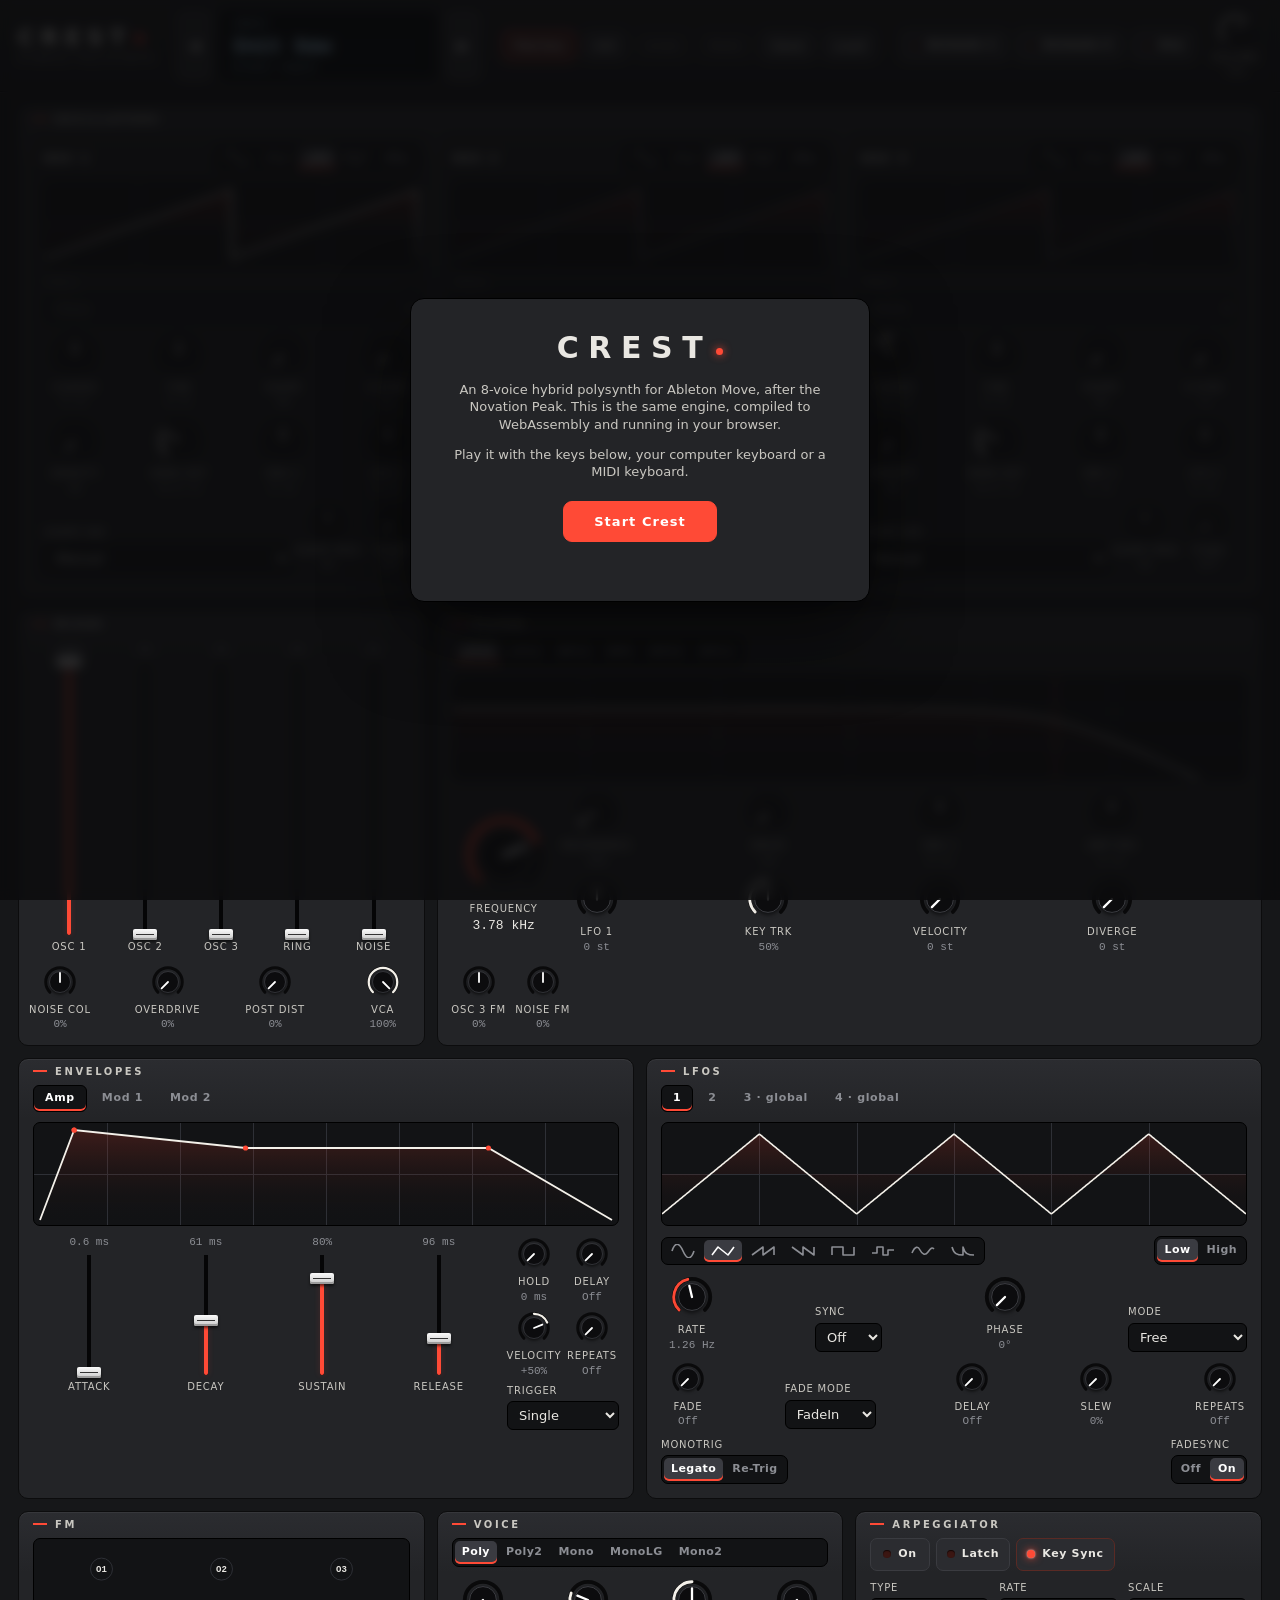
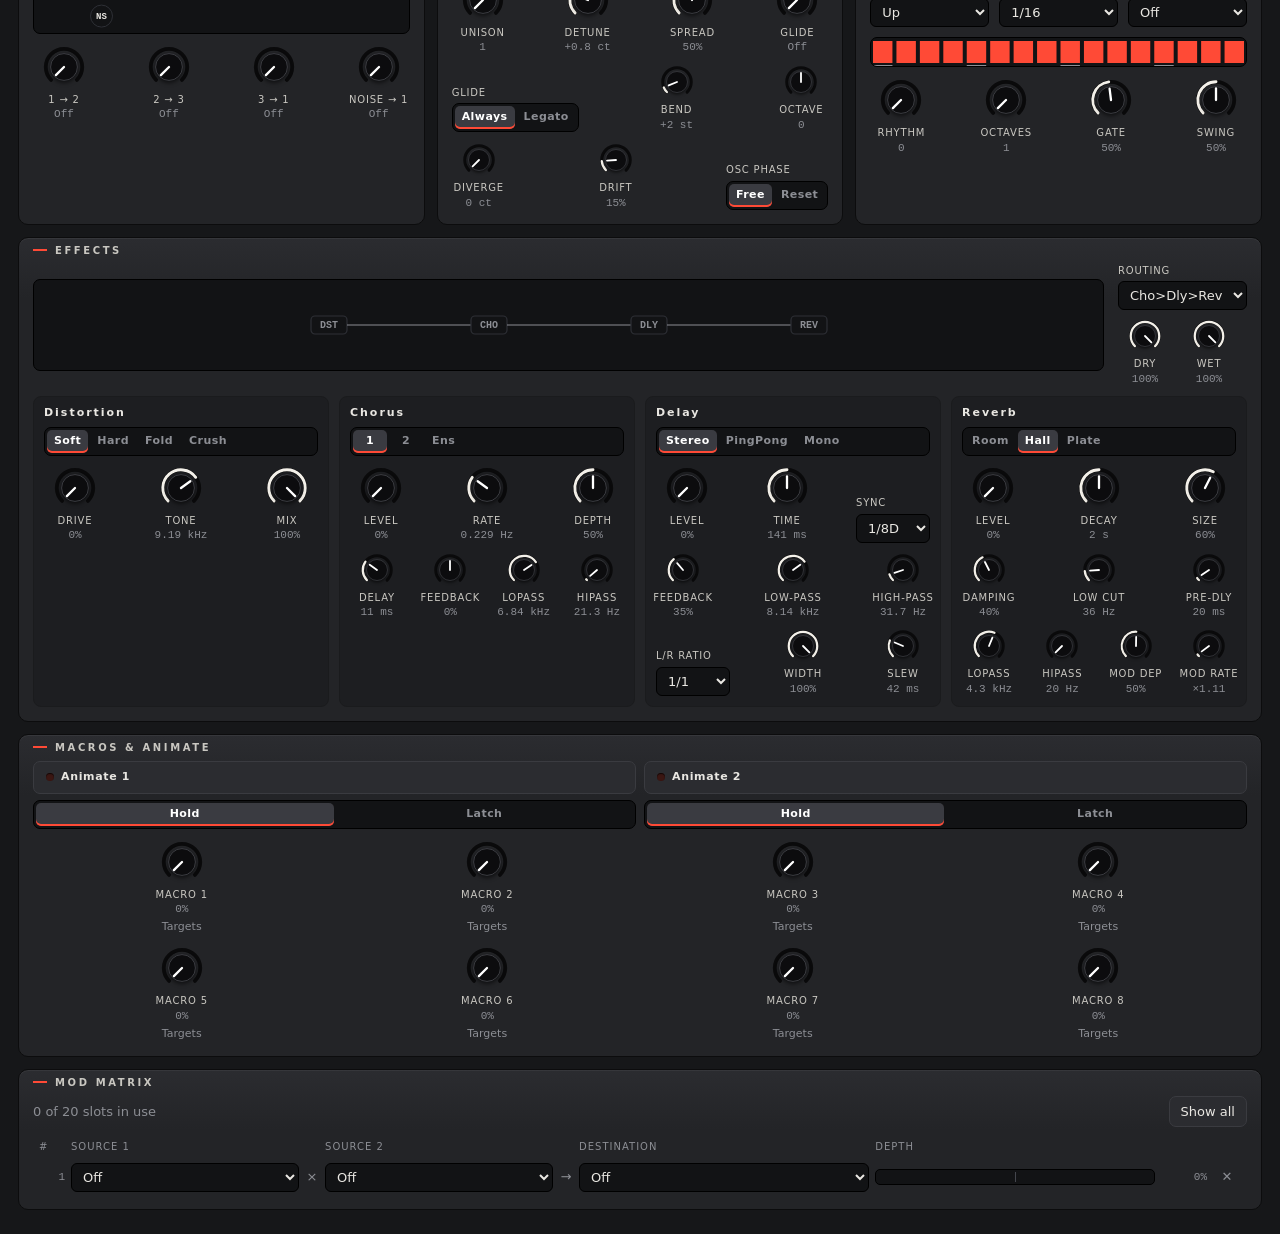
==== index.html @ 4b609513 "Crest standalone synth, built from 7bbc56b" ====
<!doctype html>
<html lang="en">
<head>
<meta charset="utf-8">
<meta name="viewport" content="width=device-width, initial-scale=1">
<title>Crest</title>
<meta name="description" content="Crest, an 8-voice hybrid polysynth for Ableton Move after the Novation Peak.">
<style>
/* Crest web UI. A dark hardware panel after the Novation Peak: charcoal sections with silkscreen
 * labels, black knobs with a lit arc, white-capped faders, red LED buttons and a blue-white OLED. */
:root {
  color-scheme: dark;
  --bg: #161719;
  --panel: #232427;
  --panel-2: #2b2c30;
  --edge: #3a3b40;
  --well: #121315;
  --grid: #2e3036;
  --text: #e9e7e2;
  --dim: #8c8e94;
  --label: #c9c7c1;
  --accent: #ff4a36;
  --on-accent: #1a0d0b;
  --accent-soft: rgba(255, 74, 54, .18);
  --trace: #f4f1ea;
  --trace-dim: #6d6f76;
  --trace-fill: rgba(255, 74, 54, .22);
  --sweep: rgba(255, 74, 54, .08);
  --screen: #05080b;
  --screen-fg: #bfe6ff;
  --knob: #0c0c0e;
  --sans: "Inter", "Helvetica Neue", system-ui, -apple-system, "Segoe UI", sans-serif;
  --mono: ui-monospace, "SF Mono", SFMono-Regular, Menlo, Consolas, monospace;
  --r: 10px;
}
* { box-sizing: border-box; }
[hidden] { display: none !important; }
html, body { margin: 0; background: var(--bg); color: var(--text); font: 13px/1.35 var(--sans); }
body { min-height: 100vh; -webkit-font-smoothing: antialiased; }
button, select, input { font: inherit; color: inherit; }
:focus-visible { outline: 2px solid var(--accent); outline-offset: 2px; }
.dim { color: var(--dim); }
.small { font-size: 11px; }
.loading { padding: 40px; color: var(--dim); }

/* ---------------------------------------------------------------- header */
.top {
  position: sticky; top: 0; z-index: 10;
  display: grid; grid-template-columns: auto minmax(280px, 1fr) auto auto; align-items: center; gap: 14px 22px;
  padding: 10px 18px; background: linear-gradient(#1d1e21, #19191b); border-bottom: 1px solid #000;
  box-shadow: 0 1px 0 #2c2d31;
}
.brand { display: flex; flex-direction: column; line-height: 1; }
.logo { font: 800 22px/1 var(--sans); letter-spacing: .32em; color: var(--text); }
.logo::after { content: ""; display: inline-block; width: 7px; height: 7px; margin-left: 4px; border-radius: 50%; background: var(--accent); box-shadow: 0 0 8px var(--accent); vertical-align: 3px; }
.tag { margin-top: 5px; font-size: 10px; letter-spacing: .24em; text-transform: uppercase; color: var(--dim); }
.nav { display: flex; align-items: stretch; gap: 8px; min-width: 0; }
.actions, .perf { display: flex; gap: 6px; align-items: center; flex-wrap: wrap; }
.perf .knob { margin-left: 6px; }

.chip {
  background: var(--panel-2); border: 1px solid var(--edge); border-radius: 7px; padding: 6px 11px; cursor: pointer;
  transition: background .12s, border-color .12s;
}
.chip:hover:not(:disabled) { background: #34353a; }
.chip:disabled { opacity: .4; cursor: default; }
.chip.primary { border-color: var(--accent); color: #fff; background: var(--accent-soft); }

/* the OLED */
.screen {
  position: relative; flex: 1; min-width: 0; min-height: 62px; overflow: hidden;
  padding: 7px 12px 6px; border-radius: 8px; background: var(--screen);
  border: 1px solid #000; box-shadow: inset 0 0 0 1px #1d2830, inset 0 6px 18px rgba(0, 0, 0, .8);
  color: var(--screen-fg); font-family: var(--mono); text-shadow: 0 0 6px rgba(150, 210, 255, .45);
}
.screen > div { position: relative; white-space: nowrap; overflow: hidden; text-overflow: ellipsis; }
.scr-top { font-size: 10px; letter-spacing: .14em; text-transform: uppercase; opacity: .75; }
.scr-big { font-size: 20px; font-weight: 600; letter-spacing: .02em; margin: 1px 0; }
.scr-sub { font-size: 10px; opacity: .6; }
.screen.param .scr-big { color: #fff; }
.screen .scope { position: absolute; inset: 0; width: 100%; height: 100%; opacity: .32; pointer-events: none; }
.meter { position: absolute; left: 0; right: 0; bottom: 0; height: 2px; background: rgba(255, 255, 255, .05); }
.meter-fill { display: block; height: 100%; width: 0; background: var(--screen-fg); transition: width .08s linear; }
.meter-fill.hot { background: var(--accent); }

/* ---------------------------------------------------------------- panel grid */
.panel {
  display: grid; gap: 12px; padding: 14px 18px 24px;
  grid-template-columns: repeat(12, minmax(0, 1fr));
  grid-template-areas:
    "osc osc osc osc osc osc osc osc osc mix mix mix"
    "flt flt flt flt env env env env lfo lfo lfo lfo"
    "fm fm fm voice voice voice arp arp arp mac mac mac"
    "fx fx fx fx fx fx fx fx fx fx fx fx"
    "mm mm mm mm mm mm mm mm mm mm mm mm";
  max-width: 1720px; margin: 0 auto;
}
.sec-osc { grid-area: osc; } .sec-mix { grid-area: mix; } .sec-flt { grid-area: flt; } .sec-env { grid-area: env; }
.sec-lfo { grid-area: lfo; } .sec-fm { grid-area: fm; } .sec-voice { grid-area: voice; } .sec-arp { grid-area: arp; }
.sec-fx { grid-area: fx; } .sec-mm { grid-area: mm; } .sec-mac { grid-area: mac; }
@media (max-width: 1380px) {
  .panel { grid-template-areas:
    "osc osc osc osc osc osc osc osc osc osc osc osc"
    "mix mix mix mix flt flt flt flt flt flt flt flt"
    "env env env env env env lfo lfo lfo lfo lfo lfo"
    "fm fm fm fm voice voice voice voice arp arp arp arp"
    "fx fx fx fx fx fx fx fx fx fx fx fx"
    "mac mac mac mac mac mac mac mac mac mac mac mac"
    "mm mm mm mm mm mm mm mm mm mm mm mm"; }
}
@media (max-width: 900px) {
  .top { grid-template-columns: 1fr; position: static; }
  .panel { grid-template-columns: 1fr; grid-template-areas: "osc" "mix" "flt" "env" "lfo" "fm" "voice" "arp" "fx" "mac" "mm"; padding: 10px; }
}

.sec {
  position: relative; min-width: 0; padding: 26px 14px 14px; border-radius: var(--r);
  background: linear-gradient(180deg, var(--panel-2), var(--panel) 60px);
  border: 1px solid #0c0c0d; box-shadow: inset 0 1px 0 rgba(255, 255, 255, .05);
  display: flex; flex-direction: column; gap: 10px;
}
.sec > h2 {
  position: absolute; top: 8px; left: 14px; margin: 0;
  font: 700 10px/1 var(--sans); letter-spacing: .26em; text-transform: uppercase; color: var(--label);
}
.sec > h2::before { content: ""; display: inline-block; width: 14px; height: 2px; background: var(--accent); margin-right: 8px; vertical-align: 3px; }
h3 { margin: 0; font: 700 11px/1 var(--sans); letter-spacing: .18em; color: var(--text); }
.row { display: flex; flex-wrap: wrap; gap: 6px 10px; align-items: flex-end; }
.grid4 { display: grid; grid-template-columns: repeat(4, minmax(0, 1fr)); gap: 8px 6px; }
.lbl { font-size: 10px; letter-spacing: .08em; text-transform: uppercase; color: var(--label); white-space: nowrap; }
.val { font: 11px/1.2 var(--mono); color: var(--dim); white-space: nowrap; }
.off { opacity: .38; }

/* ---------------------------------------------------------------- knobs */
.knob { display: flex; flex-direction: column; align-items: center; gap: 2px; width: 62px; }
.knob .dial { width: 46px; height: 46px; cursor: ns-resize; touch-action: none; border-radius: 50%; }
.knob.k-s { width: 54px; } .knob.k-s .dial { width: 36px; height: 36px; }
.knob.k-l { width: 104px; } .knob.k-l .dial { width: 88px; height: 88px; }
.knob.k-l .val { font-size: 13px; color: var(--text); }
.knob svg { width: 100%; height: 100%; overflow: visible; }
.k-track { fill: none; stroke: #0a0a0b; stroke-width: 4; stroke-linecap: round; }
.k-arc { fill: none; stroke: var(--trace); stroke-width: 3; stroke-linecap: round; }
.knob.accent .k-arc { stroke: var(--accent); }
.k-cap { fill: var(--knob); stroke: #3d3e43; stroke-width: 1; filter: drop-shadow(0 2px 2px rgba(0, 0, 0, .6)); }
.k-ptr { stroke: #fff; stroke-width: 2.4; stroke-linecap: round; }
.knob .dial:hover .k-cap, .knob .dial.active .k-cap { stroke: #66676d; }
.knob .lbl { margin-top: 1px; }

/* ---------------------------------------------------------------- faders */
.faders { display: flex; gap: 8px; justify-content: space-between; padding: 0 2px; }
.fader { display: flex; flex-direction: column; align-items: center; gap: 5px; flex: 1; min-width: 38px; }
.f-slot {
  position: relative; width: 26px; height: 120px; cursor: ns-resize; touch-action: none;
  background: linear-gradient(90deg, transparent 11px, #050506 11px, #050506 15px, transparent 15px);
}
.f-fill { position: absolute; left: 11px; width: 4px; bottom: 0; background: var(--accent); border-radius: 2px; box-shadow: 0 0 6px var(--accent-soft); }
.f-thumb {
  position: absolute; left: 1px; width: 24px; height: 11px; border-radius: 2px;
  background: linear-gradient(#fafafa, #c9c9c9); box-shadow: 0 2px 3px rgba(0, 0, 0, .6), inset 0 -2px 0 #9b9b9b;
}
.f-thumb::after { content: ""; position: absolute; left: 3px; right: 3px; top: 5px; height: 1px; background: #333; }
.fader .val { min-height: 14px; }

/* ---------------------------------------------------------------- buttons, selects */
.seg { display: inline-flex; flex-wrap: wrap; background: var(--well); border: 1px solid #000; border-radius: 7px; padding: 2px; gap: 2px; }
.seg-b {
  min-width: 34px; padding: 4px 7px; border: 0; border-radius: 5px; background: transparent; color: var(--dim); cursor: pointer;
  font-size: 11px; font-weight: 600; letter-spacing: .04em;
}
.seg-b svg { width: 24px; height: 14px; display: block; fill: none; stroke: currentColor; stroke-width: 1.6; stroke-linejoin: round; }
.seg-b:hover { color: var(--text); }
.seg-b[aria-pressed="true"] { background: #3a3b41; color: #fff; box-shadow: inset 0 -2px 0 var(--accent); }
.seg-wrap { display: flex; flex-direction: column; gap: 4px; }
.sel { display: flex; flex-direction: column; gap: 4px; min-width: 0; }
select, input[type=number], input[type=search] {
  background: var(--well); border: 1px solid #000; border-radius: 6px; padding: 5px 7px; color: var(--text); min-width: 0;
}
select { cursor: pointer; }
.led {
  display: inline-flex; align-items: center; gap: 7px; padding: 6px 10px; cursor: pointer;
  background: var(--panel-2); border: 1px solid var(--edge); border-radius: 7px; font-size: 11px; font-weight: 600; letter-spacing: .06em;
}
.led .lamp { width: 8px; height: 8px; border-radius: 50%; background: #3b1612; box-shadow: inset 0 1px 1px rgba(0, 0, 0, .7); }
.led[aria-pressed="true"] .lamp { background: var(--accent); box-shadow: 0 0 9px var(--accent), 0 0 2px #fff; }
.led[aria-pressed="true"] { border-color: #5a2a24; }
.led.big { padding: 8px 12px; }

/* ---------------------------------------------------------------- pictures */
canvas.viz { width: 100%; height: 86px; display: block; background: var(--well); border-radius: 7px; border: 1px solid #000; }
canvas.viz.wide { height: 104px; }
canvas.viz.rhythm { height: 30px; }
canvas.viz.routev { height: 92px; }
canvas.viz.fmv { height: 96px; }

/* ---------------------------------------------------------------- sections */
.oscs { display: grid; grid-template-columns: repeat(3, minmax(0, 1fr)); gap: 12px; }
@media (max-width: 1100px) { .oscs { grid-template-columns: 1fr; } }
.osc { display: flex; flex-direction: column; gap: 9px; padding: 10px; border-radius: 8px; background: rgba(0, 0, 0, .16); border: 1px solid #1a1b1d; }
.osc-head { display: flex; justify-content: space-between; align-items: center; gap: 8px; flex-wrap: wrap; }
.osc .row { justify-content: space-between; }
.osc .sel { flex: 1; }
.sec-mix .faders { padding-top: 6px; flex: 1; }
.sec-mix .fader { height: 100%; }
.sec-mix .f-slot { flex: 1; height: auto; min-height: 120px; }
.sec-mix .row { justify-content: space-between; margin-top: auto; }
.flt-main { display: flex; gap: 10px; align-items: center; }
.flt-main .grid4 { flex: 1; }
.tabs { display: flex; gap: 3px; flex-wrap: wrap; }
.tab {
  padding: 5px 11px; border-radius: 6px; border: 1px solid transparent; background: transparent; color: var(--dim);
  cursor: pointer; font-size: 11px; font-weight: 600; letter-spacing: .06em;
}
.tab[aria-selected="true"] { background: var(--well); border-color: #000; color: #fff; box-shadow: inset 0 -2px 0 var(--accent); }
.env { display: flex; gap: 12px; }
.env .faders { flex: 1; }
.env-side { display: grid; grid-template-columns: repeat(2, auto); gap: 6px 4px; align-content: start; }
.env-side .sel { grid-column: span 2; }
.lfo { display: flex; flex-direction: column; gap: 9px; }
.lfo .row { justify-content: space-between; }
.lfo-top { display: flex; flex-wrap: wrap; gap: 8px; align-items: center; justify-content: space-between; }
.sec-fm .row, .sec-voice .row, .sec-arp .row { justify-content: space-between; }
.arp-top { display: flex; gap: 6px; flex-wrap: wrap; }
.sec-arp .sel { flex: 1; }
.fx-route { display: grid; grid-template-columns: minmax(0, 1fr) auto; gap: 14px; align-items: center; }
.fx-route-ctl { display: flex; flex-direction: column; gap: 8px; }
.fxs { display: grid; grid-template-columns: repeat(4, minmax(0, 1fr)); gap: 10px; }
@media (max-width: 1100px) { .fxs { grid-template-columns: repeat(2, minmax(0, 1fr)); } }
@media (max-width: 600px) { .fxs { grid-template-columns: 1fr; } .fx-route { grid-template-columns: 1fr; } }
.fxb { display: flex; flex-direction: column; gap: 9px; padding: 10px; border-radius: 8px; background: rgba(0, 0, 0, .16); border: 1px solid #1a1b1d; }
.fxb .row { justify-content: space-between; }
.fxb .sel { width: 74px; }

/* matrix */
.mm-head { display: flex; justify-content: space-between; align-items: center; }
.mm { display: flex; flex-direction: column; gap: 3px; }
.mm-row { display: grid; grid-template-columns: 26px minmax(0, 1.1fr) 14px minmax(0, 1.1fr) 14px minmax(0, 1.4fr) minmax(140px, 1.6fr) 28px; gap: 6px; align-items: center; padding: 3px 6px; border-radius: 6px; }
.mm-row.used { background: rgba(255, 255, 255, .03); }
.mm-th { color: var(--dim); font-size: 10px; letter-spacing: .1em; text-transform: uppercase; background: none !important; }
.mm-n { font: 11px var(--mono); color: var(--dim); text-align: right; }
.mm-row.used .mm-n { color: var(--accent); }
.mm-x { color: var(--dim); text-align: center; }
.mm select { width: 100%; }
.mm-clear { border: 0; background: none; color: var(--dim); cursor: pointer; border-radius: 5px; padding: 3px; }
.mm-clear:hover { color: var(--text); background: var(--well); }
@media (max-width: 760px) {
  .mm-row { grid-template-columns: 22px 1fr 1fr; }
  .mm-x, .mm-th { display: none; }
  .mm-row > :nth-child(6), .mm-row > :nth-child(7) { grid-column: 2 / span 2; }
}
.depth-wrap { display: flex; align-items: center; gap: 8px; }
.depth { position: relative; flex: 1; height: 16px; background: var(--well); border: 1px solid #000; border-radius: 5px; cursor: ew-resize; touch-action: none; }
.d-mid { position: absolute; left: 50%; top: 2px; bottom: 2px; width: 1px; background: #44464d; }
.d-fill { position: absolute; top: 3px; bottom: 3px; background: var(--trace); border-radius: 2px; }
.depth.neg .d-fill { background: var(--accent); }
.depth-wrap .val { width: 44px; text-align: right; }

/* macros */
.anim { display: grid; grid-template-columns: 1fr 1fr; gap: 8px; }
.anim-1 { display: flex; flex-direction: column; gap: 6px; align-items: stretch; }
.anim-1 .seg { justify-content: stretch; } .anim-1 .seg-b { flex: 1; }
.macs { display: grid; grid-template-columns: repeat(4, minmax(0, 1fr)); gap: 10px 8px; }
.mac { display: flex; flex-direction: column; align-items: center; gap: 4px; min-width: 0; }
.mac-det { width: 100%; font-size: 11px; }
.mac-det summary { cursor: pointer; color: var(--dim); text-align: center; list-style: none; }
.mac-det summary::-webkit-details-marker { display: none; }
.mac-det[open] { position: relative; }
.mac-as { display: flex; flex-direction: column; gap: 3px; margin-top: 6px; }
.mac-as select { width: 100%; }

/* ---------------------------------------------------------------- patch browser */
dialog.browser {
  width: min(980px, 94vw); height: min(720px, 88vh); padding: 0; border: 1px solid #000; border-radius: 12px;
  background: var(--panel); color: var(--text); box-shadow: 0 30px 80px rgba(0, 0, 0, .7);
}
dialog.browser[open] { display: flex; flex-direction: column; }
dialog::backdrop { background: rgba(0, 0, 0, .6); backdrop-filter: blur(2px); }
.browser-head { display: flex; gap: 12px; align-items: center; padding: 14px 16px 10px; }
.browser-head h2 { margin: 0; font-size: 13px; letter-spacing: .24em; text-transform: uppercase; }
.browser-head input { flex: 1; padding: 8px 10px; }
.banks { display: flex; gap: 4px; flex-wrap: wrap; padding: 0 16px 10px; border-bottom: 1px solid #000; }
.plist { flex: 1; min-height: 0; overflow: auto; padding: 10px 16px; display: grid; grid-template-columns: repeat(auto-fill, minmax(190px, 1fr)); grid-auto-rows: 32px; gap: 4px; align-content: start; }
.pitem { display: flex; gap: 8px; align-items: baseline; text-align: left; padding: 7px 9px; border-radius: 6px; border: 1px solid transparent; background: rgba(0, 0, 0, .18); cursor: pointer; overflow: hidden; white-space: nowrap; text-overflow: ellipsis; }
.pitem:hover { border-color: var(--edge); }
.pitem[aria-selected="true"] { border-color: var(--accent); background: var(--accent-soft); }
.pnum { font: 10px var(--mono); color: var(--dim); min-width: 26px; }
.browser-foot { display: flex; gap: 12px; align-items: baseline; justify-content: space-between; padding: 8px 16px 12px; border-top: 1px solid #000; }
.browser-foot .small { margin: 0; }
.tab-wrap { display: inline-flex; align-items: center; }
.tab.user { color: var(--text); border-color: var(--edge); }
.tab-x { border: 0; background: transparent; color: var(--dim); cursor: pointer; padding: 2px 6px; font-size: 13px; }
.tab-x:hover { color: var(--accent); }
@media (max-width: 640px) { .browser-head { flex-wrap: wrap; } .browser-head input { order: 9; flex-basis: 100%; } .browser-foot { flex-direction: column; } }

/* ---------------------------------------------------------------- player (standalone) */
.player {
  position: sticky; bottom: 0; z-index: 9; display: grid; grid-template-columns: auto 1fr; grid-template-areas: "ctl ctl" "strips keys"; gap: 8px 14px; align-items: stretch;
  padding: 10px 18px 12px; background: linear-gradient(#1c1d20, #141416); border-top: 1px solid #000; box-shadow: 0 -1px 0 #2c2d31;
}
.strips { grid-area: strips; display: flex; gap: 10px; }
.strip-wrap { display: flex; flex-direction: column; align-items: center; gap: 4px; }
.strip { position: relative; width: 20px; flex: 1; min-height: 56px; background: var(--well); border: 1px solid #000; border-radius: 6px; touch-action: none; cursor: ns-resize; }
.strip i { position: absolute; left: 2px; right: 2px; height: 6px; border-radius: 2px; background: var(--trace); }
.keys { grid-area: keys; position: relative; height: 96px; user-select: none; -webkit-user-select: none; touch-action: none; min-width: 0; }
.key { position: absolute; top: 0; border: 1px solid #0008; border-radius: 0 0 6px 6px; cursor: pointer; }
.key:not(.black) { height: 100%; background: #e9ebe3; z-index: 1; }
.key.black { height: 60%; background: #22251d; z-index: 2; }
.key.down { background: var(--accent) !important; }
.key .note { position: absolute; bottom: 4px; left: 0; right: 0; text-align: center; font: 9px var(--mono); color: #555; }
.key .hint { position: absolute; top: 5px; left: 0; right: 0; text-align: center; font: 9px var(--mono); color: #9a968d; pointer-events: none; }
.key.black .hint { color: #6a6c73; }
@media (hover: none) { .key .hint, .hint-text { display: none; } }
.player-ctl { grid-area: ctl; display: flex; flex-wrap: wrap; gap: 6px 18px; align-items: center; }
.player-ctl .sel { flex-direction: row; align-items: center; gap: 6px; }
.player-ctl input[type="number"] { width: 64px; }
.player-ctl .row { align-items: center; }
.oct { font: 12px var(--mono); min-width: 28px; text-align: center; }
.chk { flex-direction: row; align-items: center; gap: 6px; }
.hint-text { margin: 0 0 0 auto; font-size: 10px; color: var(--dim); }
@media (max-width: 900px) {
  .player { grid-template-columns: 1fr; grid-template-areas: "ctl" "keys"; position: static; }
  .strips { display: none; }
}

/* ---------------------------------------------------------------- start gate, toasts */
.gate { position: fixed; inset: 0; z-index: 50; display: grid; place-items: center; background: rgba(10, 10, 12, .82); backdrop-filter: blur(6px); padding: 20px; }
.gate-card { max-width: 460px; text-align: center; display: flex; flex-direction: column; gap: 12px; align-items: center; padding: 34px 30px; border-radius: 14px; background: var(--panel); border: 1px solid #000; box-shadow: 0 30px 80px rgba(0, 0, 0, .6); }
.gate-card p { margin: 0; color: var(--label); }
.gate-card .logo { font-size: 30px; margin-bottom: 6px; }
.start { margin-top: 8px; padding: 11px 30px; border-radius: 9px; border: 1px solid var(--accent); background: var(--accent); color: #fff; font-weight: 700; letter-spacing: .08em; cursor: pointer; }
.start:disabled { opacity: .6; }
.err { color: #ff9a8a; min-height: 1em; }
.toast { position: fixed; bottom: 18px; left: 50%; transform: translateX(-50%); z-index: 60; padding: 10px 16px; border-radius: 8px; background: #3a1714; border: 1px solid var(--accent); }

/* inside the Move's Remote UI: no player, a little tighter */
.on-device .top { padding: 8px 12px; }
.on-device .panel { padding: 10px 12px 16px; }
</style>
</head>
<body>
<div id="app"><p class="loading">Loading Crest…</p></div>
<script id="crest-payload" type="application/octet-stream">H4sIAAAAAAAC/+y9S3fcSJIueGebvwIZk1UFSMFgBIKUlGQpdfRMqVOvEZWZlc3LKyEiECSSEUAkgOAj2ZzTqzu9mFXPo2cxZ5Yz21nN3ff9C/ML6peMfWbuDncAEaSUzL5z7qk6lSIC8Ke5ub3c3Oz//W/+3b/b3+9ERRGXxeYy2YwWi97PRafrDe7dDe8cdD374zhLyzybFVLi63uDQa3ANMvnUSmfh/e+vlv7fByfj7Ion0iBe1+H9QKzJD2Wj+Gd/r3ax0WUxjM1uK3trX7tc1FmeSyf7/bv1iufJL+qqttb29u1j8vkwzwuIyqQpeg7DAd3Wsos8hi/[base64]/kimcUTr8y8H+PRQxrnfDQ796iKt5hF5/RlmmdzqpEU3iI6jHverc0vkvkiy0vvwtvDAnqXUqbD89rZbFnf3arKk/gkGccvCWu63stsHM3wuLoJjV5WC0erS9vYbtXI42iSpIer61WbwKo1WiazyVtg8OqKBsGtesU4W6wBikLr3S++oNHSch/FBML7LQVRJKJlGnvTZTouE8KEaVyOj/6OcNlf5rPAu/jC86SRnFqITqOklCL43KWhjKPxUbzjddJsgx873mWwS5WSqed/mfey44AR59RL41PvaZ5nOWr2isUsKf3OZifoLbKFH3i3vc6O9/z9+7deh57zHuFUuSy4qTwul3nq5bzFfHp1+cUXhMobv/l/gqUElTgFzn1hgMDrsscf/GViQ4FgD4zreiANtAL3vWWya76W2YLeHPmdSXLSYejMCNgEHepkgz5q4EjpUXK4ujR9dEsXy9Hq0vTRLU0YtaowTYpeEQ5j2QTM9LsT5Um0MUtOYlqHziKj5cFadjGnLobaxQi4ByJS3jQbLwvqIl3OCA2WaZmgwz4VT+YxUKVvzTNKj99M6Z1PoLz/DYOuh5dFb5qkE98f8evE++a+N9ofHHh//CP9+LM836Y/4YE1s0WUpCUa40pYGf0lJSy77y3inPdaOo579MbnqoKPMmhqHSX/LKMOVBOmeWpCiMpCyqv6HgDRK+Oz8jFRgJiHsOilvTL7fkFdPo6K2DdFCVy1ooo++ARLaf0wLlX7phbBt1ZLitKrPOoJn/mQRvPY+4d/8DodXY2oA6/uy4RIfjSZ+J1FlEfzjmlX9o/8uuR/7dWT904jOZH2k7jWjoAnoVqvl/NRnPvNwXkPHngbA6c8cFbWnxZfPjThOPIeeB+/uhjt9w8uvX/9T95XF4m3oZd/cLmJT+HB5Udvx4HIsojzD2ic4fH43dO99wooTfivg+SLlIjaXnSqKjeXYZn0wCQe9I4JXb3794mUTpjHdGjgHeacNGrQLd8/pSLZac9hkkC5tvc98EbimmkZ8ECYYXYCmmbnEZFMmp4n/JxHdol/aCjFUXb6FiuDTUDCU9c7ymY0LG9wp9+3NoVeZCoiE9O7tLFDaOBoQkrx/tKoPJ7FUf6etnS2LH3e2noR1TYnQOrPXFEN5rYX9gMzaAF+lj5Mz32MuLBG6exLfOsl6Xi2nMSF3h7uiOJZEXMlt2zHWtQOQ7P1e+sng0edlZ3JDMpsSRxu0hyp85kasVep9pGBwv9aPSkOF89ukLdhVrz1Cs9/S2Kj1yvOzwLmc9QBv9k7L56eqTK0XU/ivKTZJSnzxZHCwNE5xMWa5On5lYS5I2wUu0k3kkO6gyw4y5aTNC4Kr8hmtEuigstOozHB5Fx6Dnred/GilG5JBFT9kuwJwJE8iFqTZDolIYYwttDSIsuak3gaLWdlscvt8k6cZdGk8BLItaepFI5oL8wmNCoSb0sixLSeccw13kYkysRon8TXQ+ILJNGy/CnU6/u9p+8+fPf0JyM8Mc15xKzrZADpyYgM5kNDYGiVFATo9739A7wrCRgX8q63WBZHfq/X+7u9N697RIGJr8wgxO4JNMA4XpTx3NdjE9Kxf0DIu0vdjDEjaozWWMNvRPWPaWFvbTL5V+JEdBLXuKiMwumsqHXW9XhYRZkTM0um574sIXoWeqF6pw1QZlFBEt57a02902xJxIGgLCRB8Ixa2KX1ghZxXigihQ/QBTyqPJ5lRTzpdVQnlxUQQT4JlTCNk2i2jIuGSDAxIPZE7GCWRnJHlj8ladUHPxah5EIk1kXvJJthg7+KyqNeNCpUy/vJAbGkRW8SeN94g3jjTuBNZKmSrpQl5Yhkmar0LSq2HXib/GdX7Xmz1SeGOG7euuW95+kCdITrESBR8rKNuoS5OfMfwuo9vGbsNIvIBWn6IzMNa/KLUjHfYn900FsIqtPQbP58QkVswMyjBQGFm8JkdxUnyT0fUt/PLNjRnz9T471Jb0bsqTzCi9v3vTDwTvbxev/ngwOwGX4EB3d6LDCqC286L3fUpiLp84SeB/QX5HsHNZk5X65fuGNrxsJIePUCR+ARcfWMpbVj4d0MiQ9UsoOFps6w5F/SF1rAmCRS2ioP9OsdmtPxgZHQyn1qhSfXK6WxKa1MCTngjDD+WXIWT/wtcPA93iK+hRpnWtKroUJRGlzAUIXGGtEaFNb8yNLHR1F6aG1cazdECwhnAg5e9a7gR1ekGmpaV/enKZEou7VpShjaVaNi4W8UGIoEXW0cA8dItmPCQVyraiwwVUWVFC31Gen8/pT+CZwVWi1KNfXETpYast5luq7IpuYAwsWY6jK1qEReRWTPy7io1FYaTC/K8+j80RLcpBLXFYz5DxFTW8vFaL5/99Lv9HqtthWo1kHQo8Gkvp87CLlWB+7Y/LNd7bWFd/rSOvLLag4abdQDzQO9/ci/2qbRMCXJVFylgdt4S+BOiA35NGSwcVIe45/[base64]/AqvcEla51Zxjz8Kj27f1D7cc49D1pts2jwkpYY1FRgk1rcY47KkZLthKGa/oOQY1aHQt+8uvyMWkp7A5cOdints2ALfN6J8LZWo0Sx90wyxFgqYqI6MiI9MIttuO3a2WvRbnimb2CuYP2Iebm0yXVeUyOo4rURw1uvw5Je1a91OQuDfzjiKYoeP6HBZZUb6S8dE2gcAgtTrCF3dUm0znu0zgd4TMi/jQ9fatAgcNqsls69JSwIiF3qAGJhKdln2bBkal4xNPFO72llXUpvKgTEYNHYI1PLZO4MmyFBL9pI7Z/peki2XJFsDyfMEGP/5Ib5hWHbFeRK/3pI5C6coeGI1ogze/[base64]/MbP6iAoMYHmL9EH8bg8dd//D9t+EPBlwEsVoABbUhrTCIeEBKhLRE8ozy2DCUshr7OTnh5LItKz3tjC660zt55tsyZCGJMurH0/JRPZqB25N73tIdfJqM8ys835ZQOJ2TZIua25iuF3l6HB7rzWQNlYJnBGaiJgEPMQ0hYmenGoKdjzJbCXrPb9Gxw037QGxj2FZcwSPl1m1a0ijaiInU3juJowitGZY5CFAEG6AYIP4TaCXkVBtGV/U/fFNnqMp25sqtplpXcFVCoqzaVsEXiFkTWYGnoTKmubd0i6EziswOAcr+zpI/GKqe/sDYP0dluAqfY46VWApmt0k8xtHELsi40RNlTMU1uH612VbPUpqg7k8nTkzgtYdaPSSAgvYNFExAaVtaapyiox5apXk/[base64]/7AeHhy+zUPYLUguDs2sd1ihquwHj7yFZb4AxodVUSVmjYfhPLVuIZ7VILyeTXKhT78hfomVRmv3+gTG8d/WYgbxKFfi0IaFNXWnoHjjJPBzOVeuChs+4qwYkxsMMbnM+oA40v1YJfC1qNtmmwG6d5tDAs0PPagHp9sPKIPgm2y9WwXQPd5SdAV+CrbB7XgHBt4wTBp4HGhm2LpvCOrZ6qJxlTmZQMTfVJhBxYg9YAgldeWVATmiuItwvWoMbodx1G3w6lzn/+l06FXRBXVmxTyBFpZWND779UXI03MeZmoWU6dw9A0rlLTqozzl8CGELS27d3ZQQKf8EYfIVGCWgxGuTJEpp1FWAq7ZbKyDlVZblcsVtGaruYdW85s3EsrWI/+5zhy4prM0bXG+JE3Gf6DfOdwocvv8RK0a6gP3pBR4l+obeJnrJmQv4oYU5i2YIuzUFAZRBy6VrdKWWkT2mEi8i2NFKNOZ6B/R9fduvuM/Ti9u1rLV+FI/[base64]/mUZ5+d7zHmz3P/TvsOJ73dgtekc/Cl40CvGxMVnL9Iy+yGJT0nc5ON72EMIxsTFDXYq8LOXjF/JkPqAeXZ4g6ZMKNqtNszn/KFmwuwqp8rrO04S5sDxzp80sEK447WwwqJNPqrd9uCIZHE9tVW8P7S83HVdC2jnZZ9qqdICw/eo6//1f/zf/j5o2q9kCmhe2QhR2raZ5PHn9/wu5p7/h/[base64]/PWfCyTq05b9//Dvz/99xvewe3NQz5wVWqxVdjmv5FgUsRYNMlOUwx/x9P2mp6cy2usyePpDg7O8ZoA82aEAzQcpAOoj2bZyN+XsbLRgF8EBxZ+NjBRDnI1tyDSPSfk642yybkWLSICWKQt3HhU6oSh+uYAXOCH0eXxSXZsjS7qYeQkGg36/X6dtCVwd9XQd5a97pUj59LsHytsp2IvMLgy6XcV12yx3mwbpcZe29D3ZtlhJjKUuPIG7cXK6FBKHZ2P8mTiLbLZuXKcDVb2nEYnq5TpTzz5IQZzkmTLQu2fFhIbL/yNgZDXv/7LP3aMnio88SbG8Br0Yl3/uvv/9f9ZB5SI+XjxWYDxFrTJovy8OQBX0lN8pjLJf870TQ+MumiPUdI0Bn7SZS7y25oXjxLNTJ8o4qBvJgHc3PkeFfutM2k7zNId86FMpNQI5nDmYAubgp2qVi4qnLutFcX+jidv6SXRvDSZw8mu85Ae4Dg4QHP1EqFdImyUyBcfeGKdh/nCWoGkd5xmIylT+ddRsR+y2RIu2cFN3tvBvTUWRmuXl/Dedy4toeD9itAexuXTWYzHR+cvJj7oc8fcaYFQaLxxjdnTvfbEN6P41I6YhXNDUMhsy3ECxtA8/XC4J7OpPxXe9y88OCN5fo2HorOg17HdBrUSpsWDjK94gS3xjTkfA3OkyrkcfbbeT4CzmLoKosTfypXQEttxVAarN7t3qbscS9LYj+NzJRwYr/cHPX5r7FhHxMJyXVC57wctNYhlheLRpTuAtDEvDutq3grPAC5fWUKjWZzLsR2a0LJOK9+txKkGizU3YgJczOz3G+4jWsWZ4cAFG4EVHEEbOaDy198k1Dqy2md8s4OgDYIvZpd4wjrWMebKryvSYt0Us7Zhowl8aLRRJL/ykb9h7zKTtw/fP37+4fmbl08+vNrDzZLtfp9PIWmxCGPTQ0OeGH2Tw5RwpDBn3oTJ/iIrigT3PEkyghMoiWsEhkJtNXVp1j7grF2l7cp+I30AlxKTXPxdqjMeLvoDe8cB1CKr22bBqgv95Lp21neyc4/XMdmQUI9mLi4bx50LmEos9+TAciIPuF7lLzyxm5zOorIaGdzFaXDaUb3N3RoVmu7W6MDqfh+l4H0tfcovywFbyW6oVpMJK9W5HZhXue6KEAxvIub0voNAzinaOJvPSQo0F3Jgc7O/15VLc3errky6Zu6rBwdR/NwXBLCxh82eF7TpU1IDphHMmJft535SyxyaoJ6lnOzUbafWMWGHSRA33mUVNNi9IbDqS2FGiBf1qaFZ3QQOa+/3uqu8Mc7wZzi/G2z/HfCGNa1O4yIKzdkpL8uN4X/S6qqlLNQNBH09sNM1q9/ZGHT+7RZXVld7+tl3jCx1Wm4w369fW65KKPPd/evY7OybtimbZKtb6m6rI2PMXefOyDbJFhGoYz5omzoPqyvddnXrwpaU1NK01pDIACWeVsRx8mYU9uMe8Pq7+BzrSChU5rPvIHbwL6rpnhWJ7eTXjmutQUub/8F/8frt9+//4f3Tv7x/+O7pw+CrTZoOoU3cK6OchEr6c/gaXghu5RjWCwz4idxTsy8jxyT6JNOSB2Tb5XblKMW2E+o7g+pafa4iL1wYB4ZEvO5J+KtiH+hi7iZKU3gAqzp1M4R+UCJy/Vpxlm5o5G1KouIHVUWCEGcluWtAI4snuNjEqo43iqeQVqPlJMm8ecQiQl6KJ9R1x1J1ZNtOSWRu8+6j102R0PWQzMtr21y5tNIEuaKySFXtHUbay7AunuKLNoC0fdsYR/nENqFcw0qiiy60/9vD1Lu3cZLBIbJuI2HC/3BEwgVJVeKeGE1x/QKL5XgI9jy+uZcU1e1OWczu2oge+TJNccKUpOJWWHkFuuNsHpy9nREmEG824UNwxZZwZZaddqUt9LvEYHXEGLjVRd6rF09emFemI16lLjBC+EKrzA+QK+s3lW4zBgNhW23BUqNhtK4+1cgdowpBpnJva9qBL7ynsl8a2kPL/R07ogxf3RGbn2s2VvtPtybN93iAbW2ua8oiMiaoii/1HCOyFMOf6tacTXsswuOpYXEEFth26lZvHSEFYWLy6+hUdiyh9eqe1bAMqVL/mA+CcnNBjrWiJtqL0oh2UpwHtYESn4kV6Ukc9OYPG9OEPYvrXaxxAeJ6xvInpxcw/fE5IeuzKFANQ40vS9mHFxdi1RkOl6MVP5/FvdNkwnIzX8CZJ6k/6Pe73gnu35BSa+4vDjgayx86u6pyRXrL7PBwFvudo4wvbXrfeP3e19v2/SvsqJrFurKJOD6h7u5h8WnX+dq2gTzboO+xiaRW7H3FdcbWbWOqq04mtE1l1/G/JAYmxqNdvh3Pko9W0L0R7iqB2omZBYRph/VpiH0ssxTxITCMpiLsotAemF3v5dMnXkFEDW7IoJAR7q2PEiLJUe5N4gWtSDFLqJWeR8SHaILq1pvk0SEp0iwl8JFTCq9lOR7mu53xoqioZZTjrAdD66IDpsWi9tK4cQVHXZWHOj3JlgT2DSZucFaPuS/QeuKncvSJ1t1ATCqCCRyg8zl85PH3evGOvojPuBEljAI9SV4icJRlLlpJ1+v1SEaeVDe4rTA2Zv/KIYySCNCEnONVugy8qqVV13MSt5z5tbnLCznqhAXySpMhsVBewSZR/WLUDHhZklTTeDZhiUDP24OkRh1C5bUcYp3U41UI2S1+pBWDLIVgE1SlwXOOlR9SSIt90gh6IV3ydhYPPRJSSH+TkXYyPgGischRUI9GkxymPnXDNWoN4nVcPiS4JIS1McxF0g4fkj6AYrOjalzW4EwyBfWKBevByuAHojXi/ZcagIiSkbT4seiXCq6AgdBB+tBLs0n8nuZE3aOcUbbpR9AIlWECXBUnhy1IdX1cer1HNK0sFzubm6enp73TYS/LDzfDfr+/SU3jgH09rrVAUqNb26CJwuwdRSTu877blC1teBfJPEcRzphyiczW7/UGvOmiWVJQHfH9xd40du95dBw/nPy8LHC9ipgVQjLB0gd76oXHfvbEsZWQQqSDuA39CMM+81RAquGo0XDRsAMjsWnXcd4o7DvxMbtnP6AXmXWblO0CqkSSllJgfsZhFeYpfe3bV9jK1yAvtKhLy3MBrh08KaE+8BSreJl+js7gw7fUDpPqZHk5Ea/6SZJ3mZZyUKsV7ia68SpUE2ZsOx/xlAmZv0RT/IBoXvAn4i9/JugiGI+ah3ZHSXJvU0rY+7BZ6Jbno7kHtPYAG/eBH/1+CDj1+oMgcIIGaA1GW/HbCEtnkSXwIFqlL8c94V28OfvXU2SpH/E/YvsJCuwxMjuOFp7aH2+l/8fRghomLO2pAb2YOErqKCbu/S2xExQKLJGab1yf7Xh8ZEZd/YX0gurXT7TmO6tWTgso7L+gjyxaIl+xbolz0ROlV8oM1oETok6r+YHH7IKxunVu9uQDJe2c0z4wU/GsSdJ7KXHmuPbzzXVtQUAr2NO3vDuIkUWPxlmAMUsaWLJHFCHgCivExU2AmejG5qZg7JxoOU1/I0rHR1le1JxAYhjEHJVqFdTqyK0RhVqooUlrFDNnOa9azSW0U2r4ymUfI3zW7KrCp0cxF3KwY9VmakFOJlu0SJN4VkY/eX/[base64]/3ii+hc8fPju8Ye9H58+fQt57K4csvIBcplH8BO562V/GsMBGGrctv7hjH78lrDSH591vTGtCkk3EW2XaGDLdBwJyo8YFvvjM0SaIV6h8Dz1I/3j7QsE4bjXD9AWMR5TapwVLaUOKmq+f0adnvcl7pMfoYX9M9rC5wP9amDf7IfRXBsisJ+iAfVGtbCr7mka17dE54+vvro46xsTRRhcel9dnLsvHn51keM1/dOnP9wJflPj31DjulW8OhvUm3JefFS+Kre8h16eEfs550XpedmiJNW/eXz+D505/TdTrqhpSduf5HOl9pq1qo7gsX/QVkP6Xsgd+3ZBe5QslJj9ZSVmI4QV5Oc/O/IzDYyKooseP+Mga96xCkCaPzn0O6LfkJKQxKePMmL7nT5Bb+se/X+1+ckaE+OpbmxB6+mYsY43+HuHo9poVA23uh7+G3zdJWI+3Kan4XbgtEpF17RJX2shHZjTcPFxko/ZJ9iuQN9hwKfZod/xufzNibNsOe0syly3M0PYTbcV+kpvzgZS+1z9PQvVb/o7CFVzhfEqwfS7mE8Xo+yiC6vDk2i2IjADfamFYEgiN6avCtCpzejRjPXUEV8A30HEJR3Pga1LDS/CRU/[base64]/ajfj6Ca9JKI7yU1Tf8PPqqKBOjVsZG1fYp5ssDevL1sDZUKEm2UKbbGev6c6Hgu4ccKCOj0F/HSaUkP40Lie9ZJ89QciX8mbYaJv+0AYOoY/[base64]/FSCJPhxJUF6JEdAbCyOvOIIhAbssWehYUGw5V8J4OT5ez98C4/KIwTn9iT8RuBBZcmRj4MxjYbYSrrM2dNvEi3LVEy4mcQmlBu1zZiyYwMka/SEqNWv/eRAacUPPHOT7FpCJ/GJwdY6obMSq1zJkGRLp3++YW3Cq+LWmR+oMe14vr0ID+wlQc2dKpiIfdflyoAWxjkkPtwYVVRKwOhS349fXRDx4nu3fAH348qgFa5ZoWUHJ06wCrU2Fm5ekQsiPuSY9QwCyyDZMQxVxKzA8JPDPFsu2tgJx3IgFLqCMqBIW0iMNvUZ/nZFPKmUbbmLbsdaDrSNH/SzWsjAWriWOZvQGtfkGLABzVbKHpM8W0w40jh2e8obnQbDz0hUwQe03Bh7hgYrtvBM3LI+e/9y43pXyg9mdBn+PETo2B4Oan34qEM433HOXm4TB6A5+x/0iiiQq49J4ET74+h5K5UE+xBHM32entk9LcKIgj6Pnp9NHCG+jfkJW0I7o8YzuYwZVFskS9katdNmjFLSi1wJFgqoYYHTWh0P6UJO33YECgQZrqSwcA1H9Mx4CCLN0NAnVdQBF5XtA2hNz+LZrnMPTwDpIvnsE/C70oEKxnON2im7LiC+rHJqUAytPM02BCAK2d9Mp5tv0nbMnv1GtlT3yvtiHfFFpFJD0PglUzO8s14pklbJkStiVl2JatYCmo/VUYjsiIFGP1kOVzeYRXNOCeSs1GppdQ1dvRYBdRCOMWsQOIfqI4uukdSS/EoMhTiCdlYRbYLUq4jaO2MXk3k0zjPxYllB2vibRoHfrE1NWrSpUS30qGsXQfc3Zxi5SvtpGfA8mcgas/j+iSpRTUEZIVxhy8n+jnY/F4UlvNOvLgRdU0j3TxQzgNTvW8zBMVHMbHF+2YUxAdKBeUuCvXrbEOhnMbsx+bP14rxVQ7ur+X5OYyG2vrYiwabFUy2ND9lT7c8mSsT1xX2Gdru03yJZMKZVsgVXFqPSJRw+3kknHC+TOpx5yzShXc6pHyZJgUx4cD44iZGKZR6rcJ9ZNis2D+N0U6U/WJx7/pMXe29JJJknpWRrKTM4fNl3EZFF4uP0YyBbNOEw0FAhnuy9JRk6H2/Cyxg3nXCLNy0tF99cj9IKvc/bWh1XvH7z/ikHQnmMbfP4v8W/T/gffnyKf57xP/z7W/6HHx/yP/z4qHNQ+YQZQoG4mnCd8jk3gYIz+tsnXuz9wRvwcuNfPCNaixC06SzLciqxyd82hOJaByQcDeCMtF0hPuwtQVOo0jVMDN+1kwIhbo8oLFWkgf7trzYlxIAV6l29spCjsM53cIzIDo5qCAj4fga/SXCm25Cvz9Spbuev//TPSt6mufGojfXuLEDlFqABid4jXMQJPF4s6hrZpyuCwOKEyA41avNDhukURMF0+GsayoCGwp0rt1AY/dhq2B/oAxTedt68wGilqJQZYBohMz0uUejAC9zP3Onom/vceNXZpuos1HXbGne7t1t//uu1WjefdGuqu2OqX++QSgxhJLVnJj9qQ6G69lDOqpEgcJtezBPMzS43IdJkSrq8mVr91/9bNar8Nk3JdUBBZ0vx17useV2Ol2U2nT7/lVGR8XBrq69P9BbZqR8Sawj72GKDbXoP8n/n60C21a7bVpye7MX0OCkUYpdE+HGASRAeiV/HgLuAx1J/2+6FS26qD93q/ZnUDNj/9pb3LI9j7+WzN14elcSqX2anqBL2eiEB//[base64]/h48liU0yEhxTRTU5G78YtWmc9iqGdCbEBdzxzf2rOm862obr2keB29RrYcs4v++o//c0fTaFfvNGVI0913cu0cIDKUEnzPbMmSddepSVE6DSwbrOOfGNRSCy21721HpHL1m/1tNeVnag90sjYklawlVVmXG8g2PGnWFRofXE3Dp/v9A5eM056sqIlhC9VORTtTjnE33Q/5ujFC53XMNQnVymR2XjVzBj9G5k2k4oE+mnaxfwetu6HZJu2ylpHx3sOg6smz3kx9jDOQyF5KTekyhXeb/[base64]/[base64]/u5aQZtlL9JiWV47JNkDBZ7w2GtvYwFyPjbmqpKvfm0m6/vmuVLqDOy0tQz5N8ngVECU9nhmxnSTP6ncFQ2TFGXf0IIvYOUlFyNsh2WlDXX7ny6I+DvrHSXmuTFWBpBtq3BuFMOU/7PW+83JcLv37zb942biMTnC/ap5NPPbalQT1zG5ZpkWogQWh2o/xSK6ccjBCudOlToLTggEDmRRdsKseKdfxfJFt4AIpiTkk+BUyqkkMlV/XjvJFfHiYRCRt4UbW7JxvPpY6GWt13Vlyfjg3sz49W73e6te8viU49N3Tn149hJ9iJ6JFmEzLw/Oj5c/H2Wyx+6eOCMHfxfHC+3gUzyYfSUaFy+IEIq6cgdDYSb3O5lhMBqC6iNfzkPMgxXEc0pbM4/wQYXQkV+w5v1PWiNPoHHCFycOS9btekXHrnNyFWB9cssWmgTe7nsGKPq64RaZcK0XgA/1XySR5TaV8TIVwokLsuQ4s3D/7ug92PQfd/[base64]/ekk/6qTqLZTPWhurCuoqVQ1JCvhRsHyPyApAA1Lu5GpZrFgaWkSjqF7TOiHYVL9FBAeTWQVo1K6LjEO/xF7xfcNiXlLY1PkOA5z5MTNxttTrWI62PzrBmnxpCgder6q0FfBxgVWozaj7Qx984Vx9Wd7xSSuccIJ/q0shFkNlcBYYly8aWFeXQGV8+7XX0YyOJPrZMfFNHRnQD2BVVNz9UeK3Q2bDFzIw4McbBolNEqDLcWZ0SoTo+SkvdEgE1yHHuPkl8jZMZ2+J5ceJeFcHe4yR9yPFqRMIDTmNfjKQk8tPWd6opf0I94YYW15QJt/kg87MI+E7hr+RUO76gfYriVbjZpyjVvyNNTjlYnX6VJN8nBANK+rwiWRII/TapZUJVZ7FH7JL2rERHpTCH10to1oobPxI15n9Z32PVojPcQPfWgsggrG7R7jeR4JRryQaS0ijNIfjLuFB1E+dtQ8nhqBQbgmOMoCtPMce3khKZyC2DZwD+3SKgdivVycdbZNYXNoYkqc2erKqMTEDix+r1V/axum5pWn5wEDAIh4VQBVVoT3oCnrrNpKau/nWPyNLl9202UZKLXgrNAvK2vvg1CrLmIKybm99rhHLG8S8ORSvvJAcmp31N5FRqoGhrtBn1buXqHTcR5WKt3qR6/jF4TMaXogDW+i+Hh/GZE8ixupvCGDXqZ/PaPxXvS7GfVgEtPj/kSNvUeGL02rYKlH3NiW+JoPU5rj2Vsno8pb0SLVbE8oamw4l6csEOF+FG3OOGtAWkUOUIRQysXSRgXmg8h4eFguCiEf7PNQaVtZmZC8hv+OtxDuUcWjqTh8NiHpbLVnjdOMI/tq92xXOp+Rt3xYKXKA8krhdjVYJFuDCNqADfTR4hSUhKoC1rKKrJZDZLejrmKyGwVOPEp3p7VSsmsfOumpXHCtO5oUkmxm17vTi7HlcGgrrhyawJzXHDkJoQHistk7HGbtDIaddW6sGxkNQC/F3VJkYUtyE0KXifG+YZInaqwI8E33Cu/QvjWwW/l7VozLKCo3W4bR7oK1hzdjXVk3eqhO9m21eCoqUztUNntVote/GX33wiOOk6PUPHPhZgZ+ipQ1OejhNnGmK5aWhbNMNorkcDctVWlK0f68wVojZmtCdS29/Tl08fXidcmlyDVy6RQEtLTScIOF7ufGXqOc4HHUSmttwWhkx/RrFTPMhM/bkVf8DzFztj8+Wbqt8Svs3A00ZlRNE41uCV819rx7Hg0UTjW0kPrvdDVN01/rV8yPePLpaLLcKpsrW7afuFGVCSx0QzZd1oxt6A5Xw8Vegm5uxFlmT2/uIVdLRHbN1bXLS1jZwvZ/uy10PuqdSmsXbxyUKPZEs5KAjzZBUS3K1vViGNclqeZRGU2Bis2nLEFC94eh0hiRkKpxXm5ILvmqFuNXA7Byvm4sAEC6/pK4kbKLVY4GqODzlV+V6p3y1OL7xuYmyQi+YNKywD5bHZbm1zNEBCiuNI+198OaAl9xbcDhnw7QN8yVwq4TVXtmxcrr13wWFddfrjWlQuejaSU56WAJ4ceVXFtocMrrhQFIiKNVuKr4toMWfnNEEtZ037wCe3LvrMb58Xmo2ood73tFVCpGpevNQ/+Vpys3LWK9d6y4ghez6ShfB24Kb/ziH51uirEjnH8rfxYbWM68O7O8N7QMgDFcJ7w/iiGhZH3zTfe3QMDMq1Yx2ykUB2+yiYdE3hWdahbGwHFuo0+SfE9CGwOqknnCldE+qyCTW7ZAS7p9RMxCv6WNBZvhAYqbG34317BJdRLcfj6RA4g2TH+6Z9rc/p+cTMzWi4+aT41Tve587ndMUyhOouwyPxoMV9h4EpZDNAWrq2+MnGFeNImrrBp4nqPgw3Pf/[base64]/oHj59CfjrggyYis95YHyiao0I5fcQxKh9W6UQftABzO2u8c/[base64]/+9R//p+88gL3r/T3pc3/xJIQvkyEW3Xo6HRbJDwijjTDn5SmO8yrvXw4VLFbZ3hfeLfg9WMH9PXM7o8tZHpeHR96epHT6U+G5yZ0QAf4QJ2Hx6AMCYZXzmXYrUSW+fxH0uAMT2Bt0lxMhnkbFXEoj+7lyv/[base64]/sHxDKOio/TqGy4xQHbvMqLyvLb1zSSWZ6X2eZqY1JVq/iOYqp6ijqHxTIENccU9xR6beqExsDidp6VV951Ah8iCMPDZvGeetIpc/BiAw7NhjMwhPfKFR614WDwbA4oWUbI2gPcAUdPc/cz67uS+09/OHph++e/uTpNLYi2fROBnYccd7ZFYWob2yVlcDeVyYRgjy0bGwmU/a+Ho8q5eTSeo8skcgPl2tfAwaHZIiQJAa640aCB1RFZw5JJKH5BWe1V1N30/qiRmDPgc+PTBYk+V4LtK9RpJAeJIM4vHkkkqpcLaT9hcxGinoa5JEEC2olp7QCR36wgmpZYBqPdm0wmJqu3dhOc2zP6LCakWU4/[base64]/AmFXcHx/UEoSIWP5FMOKck+5lFiNO/LMV5LPKOiImewp+WKECq83v5JgEQBDMnBxBESWkX0SHEITkjBZqFUxbvIMDBn1NkVhzc4ISp5p7cXZEro8qRwXkzJRfGp7oynyS/Po7Sk4j2yySPTt8UY3l4RoNFb3h+mp7Iw8tpJg/vjs7Lo7l6JgjFqtKahBbUkXKHhtUPptrD2fniqEDoPO8MkSRp0oKeLx6/ea3ypxbsp955NfDueo+3vI3Qu4d/BiH93gv73uCOFw69uxxvjbiiFB0MvJd3vaH3cnCXn6nEkEsU0WlVgtoY8r+6CP87GHDJxZKEP6ssvt6Tf/j3Hf1naDV/WkqNr72XW96W9/IOLpi+/NoLuZt79O+2t03/Shs0+jtc+Z4e2ySV+tWwZIw8LHsavywJC2ujq0/HrXFkRnZH/qnXUKCiPzKoO1wvx5GoVCToA+ghPd7x9mi5UPEuzWovRP9UZZurkIyhZ/F4CAAwqOz5PEblvic9apATr5HFf7P3+AMQAHlT9/GAELuEX/xIS6yeCFzqiZdKPZ+WB7qdl8/efFo7vAD6mSGsfxyphxxmA36iSeIOvnU1lP/6yUQFRuGELMiXJIS9sl2okk7MTnqHFja+ukgmiMlp2blpZ49wTe/jkfpqWTiOQm4lmbifZQBBNQLrOn0uh7t2spg1pgxdbFddIopGhVwY5kNiaK644AoCiign2SSJC8/X4SJpY+OyRiDXistopLRO0oOZk3jKsmjuY1RXCHAZTJ1mc0AhoZ0TnAmJRlf524uZ24rcq4Zx3w5FZMIyyYmPG45JAretCFx0ReAcdSBPA7aOtuSXrKF2BO/[base64]/VBs+joTJMfiRugjiBlx+Dbj3QYzV8oqEAzI7Fey4rE6aRkLjavtTCjd2jaKHxUhD0BOI3HgihC/6LW7wHTFaOA/jGklzsf5yffcj0mJTMxU2nVZ/cpP5B5NivQp/7nXEGtc1dqcfyjgMl2WURHMAt+QxvUK7yX7fKy6ScCntqnhI52mSmcfuRqTv1ftjYwzsblPWZMJycSk/ojbr14XbAoGwU9Z7E5erJLHCp36lDkqwXNhtf4I69UxCxM8LG2N0NUxwV+bgFVt6exFfv1iE7L9tKixuKnUm+fTZTeFjV1/Isrle2vGxMxDsRTngfEVa+qYhKp7tiO8lBCREZH/dC8DdUf4dBPQEEh4s25KneKX1Fp69QqLPylIV1m8La5VVA6Q72y6Bjz5tm4A1UVDC3XNgoF7aWGzbKDW3Iu6XBIZ3y7/Cipdk0S4rYKfma31R45OyADpf/QFBt1vEe81sHLSp0gCHiA+ONNQmSwya4VLYCm6zKWVF+mAgnrOq/pbfeE3m7qtuTcfThMEpSp+IPjx+24KCNIVNWJleiyHTGPFlUzjU4Mis3ykz5mzm0HJ8+QDgzJ091om0KqMJj9qvhR1JU9SPoxYGt/2LImHbyK65SxVYW3rbBzQGZCoUrsFU9WnuXPT7S8XkFu1kLlV3N9A7zZLJldVfvUOZlIW1cZCnO7+uLisIacSzyym/aqZEBVp22DtrajtyGH84XHpVd1zTIcZ0atzaNiyh2QXiDv8+P17V9Eru7zb5o2IBK4k7xCc7bDmU/t25oVGqjLd6zV2t2FWqlRQsNaNSqbyyjbNWkQ9gpOc4cw74zH/C/YedAJ7yjAnwTPbZymqi7wqjLWSlxhchfSNKbTsTyDMs9+IfdjxFBhv7g6iW/ixdK2PFFtUSkZoifBYk69k3RBEGj3B3KiVe1sYnfiEZEg3E3oOXShlMeqIrAPIZCBzud0Iv5TTbxBvohxK72m9G4F2q6+8nBVTJozBi7ZjtWHMxiCgKB6KOD/2XJdxld9iElJx9dCWccnbu4XK9QOBX2EOiSaVBL2/lHlxqw44gj4rRPe6MA4FvpjDSM9Xfafi4IsQLd1Uxn57W5zqLzq+UgqUzL/bF1D1/RKWFoDQi4ZVKs7NaS96QB0kkPnRbe04tDdjwJTIh/jWhqk2kEA8b38hg47tc1WMMKhagajMbQyp7Ewkx+ZYsMp+Em9bRGCYhkVkTAXPFtbG7czw35iu7WQbXJE7XJtWqzOIoKYZUI6FTt9GIWn/JrpCZs3/Kzry6ST97zL6eZtefTq3c8MQTe7LzDIfN1ht6//[base64]/2CcrhAElpytd4LGhNcTbUre41aWFHYa4s7b4NsmoGMa/jUakyb6wsQGduGRpM68U+ZaBBRuR7hF5EXhO36NH86X61SzVmjetVZoQ7NPwxCoeQfwqF6GA7UQzowWtDc0oCm85NOu9SrWqsgNPD++h//uWFpMb1VBUMuOGzXU/WYquJDLj5oaTcdtMjPpnBdbmYcWQk8/gpY/CAPKhewo3GefFBbpwUeJx+WaVJkrpb8vbyqK9QfONKfu5nKpWuis4sXCxBUp8KevGq0LKEK7ZLfzpJJ3RrRmNehYu4t1dz2R3JhqyqnbnCtNz6cfMjG7oTl1k/7dq4DdpVGtsZkAd12WtZ122m5YqQ1eGTF+IM4fdSVOkO8mwlRFytRi75xIO8qXNlqeweVNdxN54HAyw81zHpjX6waaULm1JjBH8NVqfmNNW+n/LGyZLuadc2eW7OIcsUG7ryH0aXOebhoLpJNTdRxVsKtUIyjmVtjj99UI6qTOe7m6FxTM/FasChazi/aN7Gu64xQytcwjJekFadXbAFUOKzP/[base64]/R55NZ5nrTUaayomUwNLWlv26JVEzLV7v+kFUO1MpnX0BIvGuwJRRscsHGa2Taua0K/NqwGzE83FuuhjloNqB8etVWrjbc+zxz+im73m++8d/y2pVOOYeaSKfVm3VCV4Wit9tdAkHfwLBo1MQQkXxGuFSuhmcInYgiqTdjm2m6FrRXF4N1J4cU6DOEOorm7bk/ohbD4VRBEtaMGiniPl+UVlUgxcI/48nhDaMoaBKmBcTH9NHogg51eTRDaSRCqz4ledmrGD+8Jv1vX67xBj1FPGdBqbLR+hM0puWqCUyoZtjgt0Hy+N8vKQh+fwDPoYXVLqMtWrnP70pDxt6uHXxUr3KcGSmhEQ6hG8KV63K2uDVThPLSz0DItV4SomCRz7eHDjv6YXsK2Y9g873sp/b19O1hpO53Pv7rQvm1BbxFN9nBJAulQOv1O0GJRzduD3MznG/A7NM5aygmxktsaI6calhPeOJ6J+GYGE7RVrpeu2fIGjqWHV7N2QtI2jLPaMFbmYO1yJoLPGVj4uw/sr//xnz9nZCTEXX9o9aas7HbwBlp0AqdeI23s6tyFNFm+O1Hljv34GL8lFTQOJT42Esk2Cphe2pIZKkt4fJik38YFB+mhjWZdjplyGGHgEI5KQqW+iD/YonMQ1FIg0gZC0H8rM2KcTqyWDe7z4vzv/0vHje+6LCQvlmuI5/yJgsds1MddnPpHXjH+qg49e6ot/NnVqrAKyamvnaya54oZqgODqTkqMLTJBPG00t24t5348hITVPf2EiiTGmkf6QDzouQ8R/e9jYE1bONmmrsJmO1sfTLl6so9N3v7vre07459uQT0qn6QA8/pNjF5aVpOWZaSO3IZVIWMq6sm2WhfeklUhnLVuH1b0BPyXbso//GrC/RwibWAMyGjMV/PoteK3spQahV11w/gf0ZSBI/T21G/otnMSichPE1fpXTuNjXcvOb6sP0V89LVFgDaqcZXk2fWVQMN1lRxnXjjZvwb6nk5iyxmvv7kSLiNR39YdnV5Duwc+x3OtSe5nsSTwPod6t9PaL8maaQ0bKXW4Zs6FS21maVBArPZcp4CEBK2wCsD52ynaIooiAhb9wLma71awDD8ey78ew7+fY/+1vk3wSA5TKuKVtVIqkaoukV/q6qeriaEoQ2o0XgjKuo84iO9/upifvlh8tVFdPmxhVXYfMCUjrh04CZ2UoFQYiXM0EOUzIrGICaxCQlULOfzSCwxoKPvOcgKO53SIqsJmRwtyOq4ZnLcZuVSoEZqz+jjK07oyq/VxMqK4jX2TMT+mFyn8P7oPUyTOUurKy3CKQtra/[base64]/vXrx/+uEVLpMNh7uyCRAsiWgt3Gb/+2FfwY1dQgrOGcePx/G529LTx8/ffHj+5uUT1Vq/z64SKgiBZLZBiIw/FV48PsoA4yO+M4Wg4HzVlCbhIXogd6gudj1/sff+zbufPrx6+BdOJNmv3/bf4xum9Zv+0G2dm9CclfA+Jye0Q3RIQih5r35Zn0fn33EQizejnwl1ewTWCNk5qrAHXEphzJpiloy5kJu4pu+KCVU97i96xxyBYdf+JN2Yb72JzT/khvBZmUcrxiGpVtKNKt0kO05Vy4K9Q1AtPF/ugnPoa3OFnXhKYMFFb7paSHb1OUrPdUSnwsn3YgE+5hZWfJ1ijP/dMl6yTGzFK+GvsHXmxZXLQthR7olouL4g3Py+T8tkdmVJDonw3Cret/tDxIn7JgK8egsqs1eqHBIHu3ZAlxUfDkVT0k1h4RSGjeKp3krjZZ5jbgirb/Ic4QeuIeIZ/RL1jBcW3BD9lyFqGlapdbx4kiBnNECmgvhIFhHOouYlZaA8BZw8oQiFTzKgjZwqkArfdJfU7dXdMgu/EWFE7rofSmSCejHdnConmxuRy6ysRC7Y8UdpUyCyJiCFHarEjBZ5CYrS/lQNGxdCFXWuE38Vj6hgO8w/CL32Lns6MouKVbMhgTOKNFoQ+EqVy6DRZWVik4CpKsGskwmAb0YSsWXynY7hjmYi2NLqvUM04JZoRzzmI5DveYQr+AinKLtbLqbmtOGzZaFq+JGw1olngofocBC6o8xOUwvirS6/cmdInTUTlYqZL9/fxxXYrKiIChjdJM8Wi3jSq3RhzBy5V2ief27bYa6abIcqIpwljRDQrCdsgetzHdVs3XdRj21UkU6JfAN91cTBCZwwQvWiVsHdejFF4TjxFzC8LdxOPRTPpT1QRhIk9bKIXjVCJ0GuANB3qZmUffDA23iRThF/5jxoidZkpQHERbtnSMvnV9N3QGfy8D5DcwivjM5P+IZtfds2e6qXAPScb+0Qs/[base64]/UaFvpRBej/XPK2EsCbFq4asi4CRNCf05aJ3ks3cJOK24BfoNIG+4nLOx8D5qQmp9FhL5KXETCyVf+Fx0R09/EtYBdSrE0MSLr9YT6hrYiR9tBBY1vxLk5LI2WfVHlFdVSOsinzaZrQZlAxMa/p7KiJWhf3u4YaOqFRJ2heXAjv7oMJB20O94KrOanm9WufDthhlIq1VMcg41gebKmqkrx6YkTMdcO19VgBdsXuXuzSfsQqHkMattiUa7qUZn/[base64]/+pMNod2pwjSamthCJj7M9LyctbIp1JrJRgjVcAyFuO4T2vUL5hYmkgDUFtXuxW4wK15+TNNeNWZchitTaA3h6xxqwCNEkMZZ2fYU5dtMYttdehPUgpQrQ1eM/1pB61EJCaGxkPJH+aV1f/XAxfu7NqljDNzamE872mMq7DzVaIaNxs6IBarKhxgJW6bGvSWARzvF/ZqTdoXRsosaFadmfq6r7VILjJP3PyLa3I1GQSe4SOfsTluzwod3fQllEnErz4gCBoLJzX+bhCBeuXrdkjtRDzJOKc0uyhFpgTHYWQ4mcA6E7TpjplFAmk7EOHQU3BMNK4Ma/aHLShh7DOPdX5Bmkun6RgmCMnvzKxNbp4oPMBqm5syAm1EnmhDi7DyRRgsvRheu5Pq7iYNuky82gZkVPOGks1kvcmRDmRLgnJK6Hd/Cydnas3ymyv89B7T/beIhwmlxvNspFWh/[base64]/nwVfGk9uJhWO0ibRVA32w6UGfP0ngP6Q2ZylGkLDoeRzPqPDmSZ7LAR9Wndh8Pt6cFItNmmpvzEeh+MNnn71x4J7XjZdlNp0+//WaZ3SylK/evH6DaBbLZGOepVmxiCDH7T3Dzc6Nd/HhcobLlK/idEbCmynR0ZEix0XBodQYAWkb0FZ8nM0JRMSmkPjON5lx9cNTyZAbYNe+zQmMeXkuqdS4EYSXnPs6bOJDWIlOInP0KpDm26DjkpTr0653FCAbhSSGV9C1ISsp5oENya/qgLN+vr3qZj1O2TE7XIbpOJ4jdsZfOcdRs/I7Ml51815cm15LgGZqTF62BBVUPoVd5VMYaF/[base64]/XjkrcSSD9RdlybyoFlbU63bLLGNEoCIrrhLWay6GXWmah9OSFlw+mrTgY4XTsgtpOPzd8mcbu05XiLFUzZnYDmC9RX9x3B2q/QQQl3l2HDO1wGIUhd/Z2EBltYmoCEmD8Y9q+Qf6JRtcSLhXslWLAzZ1qR2wFaTPmviTeJtUDiI/53dEy8gz+T5D6m64mOoByJsjFUHbdPezdPczujunv3Z3501E/Bndnbd110emcKe7U3lz6QDKD1TkzFtQE+iFN/WXYtddQrXt93oDpV94GwP6gaQmC8Ifk49qlJ1JiI0FiTLE23YlGxpEZNDKWkDZnMi9vYxTaOhUUxZT5VGTxJPjbJbl1RpyVU6RkywyYiOm3AzYM+jdcZT76t6AsZgOQyfUxqkdFOVcH/vzcdIwfJjn0bmfSg7DOjr0a/745wgqA0rp8+pbzSL5g4oAokf9gMjfpheSAoA0lr7+QSBA/IIjeay+bnhIsouv10HU+shsROWxUVtAA/r5k8/DVhacJKghJjCFtQsXgzUCoQ4Wy4iJQCgTVN+rod1PPkKa2C/7zktOZ19NyTZh8mfmiS+pZpR/m0cT8A1FFPsVUeRjuMfAmb0yW+C7jTgbGK3x266VHTCnRMqkCD4KNsVGNU1MDt3X9lwhGmW5M/3aOv2XWqnLdrqIubfRw9mp/fbvsgRbqMM7prPbTjluIuau5ctnJz6yo+/uRfMFSYAQzREPmORbeOpKaHqiP/ALwDeDkRGBpL+juQlv/CJJfWwn/vH2BT2VtMPDHt5xi9bfVRXM2QraH+yYhTuVlL60Yfu9ra91Q0atI/WdipB6P0CP3PMmvdjh7MmcR7ukh1NkTfYH/KQt39xRuFMzL8JrSprZ0PKWsuTx+GEr6PX7/W0tR3mRnVepDEE9hWtUQ2VzR4j8hYMARTbuV02rVqS8H+lJhJK11haFMNxhBZeFA5i7rYBZnOos6PSkALA4tRBY9+6KBKelwgn4wnVVpN4aaihzFR9ca6+503Kfyx7o9KBfyvfA6sfUXLCjvuCEL+Wsczm4mvbtc7x6Cc1zprMsy/3pIhA/VXCLBX2eWl1hSaX6/rR/0OVMy+Y3OBG9w26MVOuW/J6xfZ5GiIjpejjSJX0LvD/gw88ctFwStfOLKXgo6m7UK1jRwjCqCPztNi37/s8HVBg/A9ZESTLAKEfq+0i+j8x3S5zzT4A0PpUn3hbhM4EB6D4I77b6CbvxmK3FLOQyIBPcLjvYq6uB3XURt/UwLEXP6Dp12ZIkkTBwTXpVkmORHgp9hUdiW2FZBUtUGnW/iuAcdE2Y77YGVLBv98w214UX2Sku8G1h3+gaKsJzwE7tfHfAfJIwzk5TM9y2NWWskNd2oYwzSqk7Ei6lKdFB7n1DIla/P6CN6gPRcuAQtmwp/n5JXi6jGSzUY/E5LmaAGfgisrBVGfXmUVHGuUtVBLwIQk7NV7u6saULiEirWEHRtN0ydL4BJRxw+ptNhldSnu8oN1KE95nQPBfwowbCpTCSRaTzQiGmlicIO89Ra9hqQ/JBaaeh47NQkdjHoLlD+mtf0zBr4Jz1D7pO+m8e5S1vCJvwmIlKUMv5Q9XF+NvMhNYQqCG938ecwYNoWX3fX9JTCB1hTA8EjLs2Mkk074CXky8PQrTZ0Z5+LCfsuJIUrqnCj/4UzOuy9XDnGqNSg9K9qo4EWXnJGNdc2d9rG4nO5HaD0oiy+UEQkfV79p5DuL58G25xaLC3ErLrkfl7B3+eq8/P8fpA2ZxeRYdpUi4nMaHjo0CbHFUPuEKJ484po5NY3LzpmM2DuQ4SjCeivYSaaTTLDjeS4sgrjmOSeIJWA5S0/WTko3Wi8mPciYYPp01EQWCmRH3x9RfFoW9zT7fUv19bF6VPYQAeUHGRin7JS5+ZdC6UgKYZgrjnVOIX+WmxkMUsYinSrQ85KEfRrSpAIU7E1LRLuYEHq7RY1fE93PImjzxcQymURWu+a4l/z97vY8oHjggoi7bDfALzuCXj2fVGpFUc7zoFadlMwZYCj5wCmDrm21rwjirHIDGbnTb+L0FwLTDW6whMm109r88uV//[base64]/48EgKiuSxIGIbte9EqahzYhCGnPfYkZhnyF2yxE9ipKFNIsp1fViRZN5rp1GKTZhmi7/4k/HNAv6EwL8uncMmt/RbuAiQaXYr2cptfnxlRt7BgOeonX319IHMecNw42FM/tryOdtbyvEot8xEVrZK02ZdgzTXESTHWLnl7bht80qKfFPavZhmDmeRMWRv4/gwAcrDAq2ss/wEl2uYWJ0vh2pb5X+3trvwY3zU3Nk1qrb26HG+RQnvimica8ux0sYaOnEtTVhs6nrIUpQ/uqCSkOBODayMm1qdTHS4+ODgnrMTivZ1idCELBHtBfjLA8XVL3D5ET5TPPFMWZouESWHfOLmmezf6YEpf49XravoWafOccvEOZPVOhXDizwwCt9/SJgEe8OSUqE9dDd+FPEtG6if074Z7EspCW+g5vrj3lNf1gcK/HgFspyhHlsTvrL7+/izjhGTuO67UHHowq3qa/bUua2sBWHmsoc79C3M9pNqE786hSiL1KbsNH0XG5r0ztYDs61MXRQW09WTvb3YQkk7Xh/MjMPGEyXdeZ9a2TNNxgrw6LlvZqD+UwjRfsHa4x8NKIq7ME+7HAHOvYB6d4P3L15htn65xy51tnQ5kPw/zuDqLLyuhMhwAQrLbotdlTbhnpt++nvBdpV5FkpHa5B25wb9e7Vq/srzMat1N46UZOpQMbFDCX5ONH+OwFbhdsIf5SPrZkQkevd4ZW/G7iQtQ8n83hRc0NX8ZwtNyOUQfjxiqm2T4X1LofPZ3x+3Bn0F2deh7YN/ADqgsB7HIhyF/dh9EHYC6KCC++v//R/IOrFx5yDSXv/+V++uqBHXOa/1602/OUN8yT4brSyo9k0c+wLiyNjf/p8O/PiqGY2VsUXR4hlQsT1AZt4FtrZH8YAebHrGIG1ZG7K7jpGV/VZ25Sd2lttnbLR1W5ku7LcGhsUpqPOwqjRQdj7+t7X9/C4Nby7fa+3vbU93LVHRqqHY1HEwTuGaluI77QZtK/bm9hG3dLh6rG5Drbacu5H7igjGaUyaXKJkVtipEucWSbtbb3O46zwWxbcSCwN++eZLd4alezCio3DdvAjB7ZL85+B6OUqJUznciBx5vUN6mEuC05FoHrtI4hCQ4iaKSPscc3e2DSonhhTKrYcUIRlExOqH0H15ZUOr0/yjiUJEZOexadKoOEQ946/KowGjQ5VzH24CvZZF1xBIqWA3d74fDxjzXHoiGZ9loPOlVSmhDi8gFAWbkMqqy5RnFfXANS6zLOMmQvPpDKCDTQa0iL7Gy5hIRXO1nZQJdwWWEBT2YJSuqPJxFU6FHjAkmjDBCxAja86EzF3dRR5WGLpfSDipG/OrSasBAt4uiLRKq5CEzF6FtUVcBMSxxt3MEROHH5blt7dseIeUifLJUyHzuFKWWmo54gg5aMiyY4YkIDWPgI79O67B2eMYAroKlk6W+oQ44G/sd2p62UnfHkZUYTEj+yQQwuyEsAZG+B5Ky6V9iziGrC4yVtsEYWc39+2bL4Ym8LY+6ACDxx7McAcA2RVkRBmeYTFGqiLYAP3+9D+DprPWGGrvXFQv9JrTvzugcQBhQ/tWFg3yYujfNH1nv2lCw/JVRpiFTF85VFQfmSFiRRXzOIq+laxuvxov2lM0qHHg+AADmb7/bMp/Y/W4I7jDj8GhuLocnBn5Vk/vtnxGz3nxP8W2riN48IsVTlu8v3BAV+nzvf7B94330DW/WOFs3XZLIFcxXUeuG5PODNJq5daDq2M6aeIAdhutznrOu0esViyg6RFY+ytLfdzqDxY7jh3SxLaqVsq17KSaFfKlI3ej4Tj6t4GRqqt5MFWbNHBx6/L9mCO+7ENNU6d010ptY0LxBx0BtcwFtGYSH8SHebRnEZKwM3jidEEWI2aITaHhV3SkD7wD4Nujb1woHMLmcUvmgCDupIHbtE7lvufJi560MtaMLj6HDgoOzuZsVP34+dvdrSZUQfgpvE8efmTea2jPNPrd09/MK91aF+U3ntflVYhywN9EqezgZ+x6k+6TldiULWY7xj3qfI+FzhQ5Li/vQrnPxWvXT1vfe3KZ3ClAY4BLZgKNL0Hf50N7+uuNyQxCT+3gqaq6yqL6+eUpS0DW6l93SFZwNXABANJ73o4Sw7ZkweNxXmn+vKI+C0UW3ycJ5PJTPIQNhQ3lQUe6yf2RPe4VQnxuUprfwb3Q/rvjPbu+cBd6VX6tkUBXE07XLsI2uWJe6w5WErvbXC/dKU5BLHDTrR0YdmC2GEI7jWbIdt5nXSz9SkkunTKrHwbD6R6hebKE2G9f1bswyY1PkdUwr331drtd2jzcazClz/hD22uzkFl4pjVg2Z6lh/oGKtApHVD1KTKpB92eSbDXmgJFLwuMhAoVvdkNPR7cKARl6BkSg10KSkUcqEtVLLaVFODPQ07upIfrjonqFF6xq7Om+/fd1RnTj+2F7htzsAt0JwPZQFSDiHIK9YrFrOE2vuGyCGHfRRbI+F69v1iEeePCd39GinkIAH3xQK5JdIZN2/7+Uh5eb16hSqOHsJjB2wdjTvcMNBwpna5Z2tB1GJY82coy1cNYlv+aj17m/+GczfboejCezPY8fYFtzGuI34aYonehObLtvthaD7cC50vr/daGrtHyOXsRVzVE6Nu5w3H+nyjs2MNOHfovnrxZlglzZLX/OLNoEqhxa9f7zmvkVDroGmCi7reqOsdsxWOR1Df6tVhnHtx9kS72g1W3ejdF8p0IL5W+xFGJYRJvxod7F5FG13joRSU9IYPZ6QysT1iuM2E+Q5b6u2CDjWlMnAt3lpFU625aQGDgalFN4fcAnc1zf1lGU2QwWD8eJlzESoDC/+ARRy93ne3NVPQdZ0IEBfXJumXDZD5a6Az2G2/epzAkd1jH7mL2qqxUVYWKJkcXEHTlKhxnRsIKxkZrLoiHg0Grebc60gP2nZNRNUQWUs8+Pp3kg6SSZtoYKmJt7yXyUnsXHjz/FrESdxZbHdp4fI+/F/OCx3M4bdcnupwg51PukClxNjltO2mgB5abzotkXvCTpWaSM4ni8i237lBweDTLlp1P/d6Ff41YJPZfvKNK6YIa+9RXXWD6r/M7SmzVtQTLyIMNk8yhJ59EpWRT0scVFY69l8UJR5eSpJkGEJ65OVJAa/AX+M88xAQln8VcitG3THVgbE4pF3TMqAuFlGPWtaADCpWAo7Ls5zus4x3AIs9jAH85gA6NyvTenSJ9u9xQJrauqvVyYbU63pf9/ufeGOhloTCq11b8FMtkarLC/p+C8YtgyWx6MC++RIGNfHoutcbbJlwFdmVqJAb08PV53hh+znepUhKazeqfVPtoiNKemdn/6Jz3NnpZIMPksS5k9IvpCkceD/KCyrUUY8lPXIEp25n0tkJu52MGujsJcjZhZTW9O9edEr/vl3OkAia64nL8MFl1/SkQrFbXb1Xb9CXfnY766vOvp1xRpjOuxhh8js/ZKeIuNx5khwmJVI4dx5xvorOm/wQgdM7b3985e2xr0+XMzGZH884xEFJT69iqflwMklKzlbW2VuOvEfS0fMoL47Q0GyJfExIKJbk9PfbPOHKWb7A50d7XiFweEd7KMOo/56z83TeL0fxOUakUvsRVLIRTTGXxvJJweOf0E5Fsac9720SpRlP7uxNlj2N5fGn6IgffyQSiyp72bR8PItO8Mg3yDEKGjPNHBN/OE4AoEfLX39Fs48jImcFwwqd8oQfz5L5SCo+zpL02QwpYzpPBD5PliOMJkaXT4l4AGSzCGmwOs+WOVENBgJWQ5acH88ZMFGKm9MCI67whDO0dJ7H0ck5/50g9Wbn+TI95Dm/jIim5+jiJScp5azFMxkZHuf8N4UvNmaLbYK0lJ29OHrEGcc7e0fzTK343iKh6TGEypgnvLdMaQJc7FSw4/0R7QpujJ7SVJ6SCa/O++z4POO/C/z8oceLhCdw23QsyzGOZlliMHDGyPhjnOQTWil6/CmOjhycF/d6G+f31BvgvH4GzksgNo3081T+nHV2Bt3OFFtgMS5rTRf5uNm0t8dvpXl5bt9Sr2i9GB8I1E/TkwGW4RnpILXhz8uWPqiK6UOe26ewMXDnMCJUs9vnqwB280/E9101/kQ+fxZ42Ge83rSnsuWq5tMnXKbefm/Y2sOYdnSnO9zudmpdyV0Hu68f9uQNetHP15oFCZWd7qA7uNPtnDl9jDMEEnU6eaxfoZfH8ohOkrS2CMM70gn+LqlAUXaslqdCv6p2nyUGQuqxtdVBX48dD2h37LS7gDOo3a7gWfjN24Szy3IHb59yoethjyzA1zSLwl2ABafDtroiRK7185JLfEo/d/qNfqYk2U5qsKI33uusrCAmRdpApuEV3lUdpahXdRDWmXH4ezHjsMGMw78x478x4/+qmXHYYMbhTTHjsMGMwxtnxmGDGYc3yozDOjMOb4wZh3VmHP5uzDhsMOPwxplx2GTG4c0w47DOjMOrmPHdazHjsM6Mw9+NGYd1Zhz+Psw4bDDj8GaZ8bDOjIe/FzMeNpjx8G/M+G/M+L9qZjxsMOPhTTHjYYMZD2+cGQ8bzHh4o8x4WGfGwxtjxsM6Mx7+bsx42GDGwxtnxsMmMx5ezYw3BuE12PGwzo6HN6MbD+vsePi7seNhnR0Pfx92PGyw4+GNsmNEhBi4Kr4kaOeG6c2gOYPB1bsBzYausOI2G37WJkOzQxfobrPDz202zRKD66/x7LT8Wn39rKYVx0TL73BINDhzofFOvn962zxm2qYzZ9y4yLXM9cAf89fPIJXicyENP3vlARO+UevGKPdqcO0lnM6dZsOh02z4jVo3aTYcfmazw4HT7PAbhbzS7HDwmc2mVrMMYLfd15/V7iKPP2R6U7/N4w25Mu+9OYnzSZ4YaZg+vXnyWbixyIrywyQpNEN6S791L08SeANJrlzppiiffB7XM/ftFYykg/fnRt5Qj+3ygITUUBE1VEANiaehwmmoaBp2b7i7L5095lvzmhktW9nq3e0VfLU2hzzWQsE7HXlD7864DTK9wfVgoxfTAs4Ta3318+cB/pilfTSNvI/v82h8LKSkkFfvj9tGvn29xitGqoQ17xvPgbgS4H4LF0U/FReFKFjvhMXD396JEFt08kM8y8Yk7tU7+iGeXXcdZshS2+9u3Wv2E+m1fjhfINhDrZOHv13wQC82CxzW+3gzfPa5FJ+aNrKx8JJa26+L39I2Jwx2dgIhf34YV3vt2ZPk5BNXAfKmDZ8o/hBVa8ARNx6WyEmil6Bs3RT9sF02xnqFfbv1Sa31J/E4qpSHNqm7t7W9pvHQbryoNb63LEpOiiyKz7KVFN27ekNT03mt6XfxLI6KisrNrq+VyMC3u/3eHQcys/MGbGYVbPjr9TQStGS3zHEH3Kafyyu0rB4/BWu2WY0onE4qGqH70LRiLYnQ9HQt+gP+bOtwVwBXngu9AovyuhI8N0U/7ebhm1Rr/724K2lGLAVcRjzQivlyVrJNjfgHm8TecULNSoodmF1VxbG5wX1F7U8a7d/czqLmi0bz19lb15DvB2ZnVU3f8N4CdMzesuFzA7uL2rZ2V9X4De8v6qbaX1Uv19ph19hfWAWzv+x1uKkdRh1YO6zq4Rp7rH/dPRY29lh4o3ssbOyx8Cb3WNjYY+FN7bGwscfCG99jYcseC29oj4Vteyy88T0Wtuyx8Ob2WNiyx8Kb3GNh2x4Lb3KPnXzgS/9KFUDmExgINRKpx/am32a8/PgTyiFBpv68/FY9hHZHyzQpWMFGV9/[base64]/+tCo4LlcelivjvLVKiW04b6hmT07yw09VkPu1Y4ti/EEStVf9vD2qaPibt0fFSoA+y+OW/czJmz6cGAso5+ejbTZbGhT4odUA2rt7DdwaRx8OhXsxuXj80Pu2Ymb087Ms4zPHM/zlszfX8AwfrDj//n4hf5/waeQvyyjno8c/PgekGJOeni2crvOodLt+F5lTBPV4XQFADDfcJhDY7sU6nJJerLMp62iqucpv2NRwZwsHwlv3+N8Q/w7v8L/y3Me/IX8NuWQ46MEiEvKHwb3eXf7DP7jeYMjfB1x90Ofv/Jm/bveG3BG3zc317nLBzZD/3XoiP97LL/73nrzbknf3uCd5dU9eDe7wO/kxDHnw7x0YLRTmV0Cy94J+/pT9NsTh0SQ+dLqphBrp5DMFmpkj0FC7HIfHbthEP9G2nOj6lHfGrTkYhCA+DgbJC8Ygefx0OXLmCPHS7nXZv6I/37HJ9XE2nzNvlwe8dDeZUHR7l1U0Xj+vMImL/0JyeOQ2aSQv1eBvkbqcdbR4nLWQFlierYcLlX4BUODhDRvhvyU6wq/w8GbpLsC8ZQXSTAl1vAprBTzFTsEINrigM5cG3cGgLNrzrJX4DBzi8ya12gzrtDr8N6PVYZ1Wh7+dVocNWh3WaXX4N1pdp9Vhg1aHvwetDmu0OrwhWh3WaXV4o7Q6rNPq8GZodVin1eHvQKvDBq0OfyutDmu0OrwpWh02aHX4u9LqsEGrwxuj1WGDVoe/mVYP67R6+G9Gq4d1Wj38DbSa/bHYqje4AxPP81+dnmpwG/6NXtfp9bBBr4e/B70e1uj18Ibo9bBOr4c3Sq+HdXo9vBl6PazT6+HvQK+HDXo9/K30elij18ObotfDBr0e/q70etig18Mbo9fDBr0e/mZ6vVWn11v/ZvR6q06vt34ver1Vp9dbf6PXdXq99f+x9/5NchzXteBXYfiv3XC3XPk76x9HSJZkbTxzzTD1rH3reKEASVjECgQYAGiJ/vRbec65mVnVPSBIDQA/vSJnpnsGM911KzPvz3PPvdHX8X3o63jQ1/GR9HU86uv4qPo6HvV1fBx9HY/6Or4HfR1v9HX8S/V1POjr+Fj6Ot7o6/he9XW80dfx0fR1vNHX8S/V109ePPvG9SpOo0R5+onBYH/+wv2AGrt5pbkQ119uvtXba3761YOvqnrpP7V8//6V/eFFfX89/yOv0d+7Rr+/Rv+jr/GbJ1/abfz0yZevXvab+Kn7acXxJ1/63euZwJ/6n/p6Yfd6Bs3+NPzU14u714v2evGnvl7avV6y10s/9fXy7vWyvV7+qa9Xdq9X7PXKT329unu9aq9Xf9rrfbO437+2Lfj585dvWnb95Xevvhzn+fNXX/7Qgf7ls1dPv2Rb4lef/O7rp+r3e/Lik5//VmVyPts8r1dPX78m2PwXjaMN/XQdGIKGmU9U+JywCrQuvcVRoDa9IcA303PPTrJP1FHWvw96bFttVlqzchincJyfsfPHnh27beyTscJjbXAdf2sXYk+CPYl/e1wLf3ct/FgLf67FB1qLr3q/hBbjl09fv3n24snUK9F+8gPrwdv4fzx5/vz/bGYFXVXWF8ZmqPm7sPtu8BjtiRT2nZx7Mpx9N/6+HfDI/nMkIDj2QO57wPatW/uOq32XFDqb7JvW0YK+lY4en7sqDn0QrTMFLSnaWf1F0GPbftJBcO0bQ6y15wMDtm2+CZCK7+wX8c3uN/3uN/38mzOubFcg31Vgdim+Xfy4Q6AckTpNyC5e6/X97nX/FrHIuJvb46svDv/466dPv/qCl31oyDo0Uh0aoI6NS8eugRuoP99OQuhS7B7psiWuvvvl02+hSfTtdKH210+++ZatKSbZyz+19zsev+7Z9+PHF+bB4/OfAl37ZvEHm+dPm/fR9Kw/2Dx/2ryPuBYHm+dPm3favNPmfSCb5482zz+izQsHmxdOm/fR9Gw42Lxw2ryPuBYHmxdOm3favNPmfSCbF442LzyizYsHmxdPm/fR9Gw82Lx42ryPuBYHmxdPm3favNPmfSCbF482Lz6izUsHm5dOm/fR9Gw62Lx02ryPuBYHm5dOm3favNPmfSCbl442Lz2izcsHm5dPm/fR9Gw+2Lx82ryPuBYHm5dPm3favNPmfSCbl482Lz+izSsHm1dOm/fR9Gw52Lxy2ryPuBYHm1dOm3favNPmfSCbV442rzyizasHm1dPm/fR9Gw92Lx62ryPuBYHm1dPm3favNPmfSCbV482rz6izVsPNm89bd5H07Prweatp837iGtxsHnrafNOm3favA9k89ajzVsfz+a55diTvpxG72Mp2rYY/v5inFbvIyzGsSt9Oc3eafZOs/dhzF47f4e29OUR7d4NF8tJxvLxVO0NGcvJxvIxF+No9046ltPunXbvQ9m9WzqWR+RjcUc+FncSsnw8VXskZHEnI8vHXIyj3TspWU67d9q9D2X3bihZ3CNysrgjJ4s7SVk+nqo9krK4k5XlYy7G0e6dtCyn3Tvt3oeyeze0LO4ReVnckZfFncQsH0/VHolZ3MnM8jEX42j3TmqW0+6ddu9D2b0bahb3iNws7sjN4k5ylo+nao/kLO5kZ/mYi3G0eyc9y2n3Trv3oezeDT2Le0R+FnfkZ3EnQcvHU7VHghZ3MrR8zMU42r2TouW0e6fd+1B274aixT0iR4s7crS4k6Tl46naI0mLO1laPuZiHO3eSdNy2r3T7n0ou3dD0+IekafFHXla3EnU8vFU7ZGoxZ1MLR9zMY5276RqOe3eafc+lN27oWpxj8jV4o5cLe4ka/l4qvZI1uJOtpaPuRhHu3fStZx277R7H8ru3dC1uEfka/FHvhZ/8rV8NFXrj3wt/uRr+ZiLcZyofvK1nHbvtHsfyO75G74W/4h8Lb9/jTvZXvvTJ29ePfvzJ+0tTMnyaXvhZy/2L7voVdfL3/zHy+fbk/kl+Wf9ev/v77754umrt7ym42vqSv1y7zW7cT6N8oe0A/eWwu+X4jTJH20phmE+DfJpkE+D/B4N8r3T183yX2iO77z2l9vivtKr/0N7Ptvlf9A/3j/b1yYgfuP2hZ986X7/lesGHzoMznw3qKfaONXGqTYe349vJ+/J8eT9/JuX370YZ+/n37z5iX48zrW/d679ea7Pc32e6/d7rv39c+0f51yHe+c6nOf6PNfnuX6/5zrcP9fhcc51vHeu43muz3N9nuv3e67j/XMdH+Fc+2N87c/4+jzX57l+/+faH+Nr/5jxtT/G1/6Mr89zfZ7rD3Ku/f1z7R/nXId75/qMr89zfZ7r93yuw/1zHR7nXMd75/qMr89zfZ7r93yu4/1z/RjxdTjG1+GMr89zfZ7r93+uwzG+Do8ZX4djfB3O+Po81+e5/iDn2t8/1/5xznW4d67P+Po81+e5fs/nOtw/1+FxznW8d67P+Po81+e5fs/nOt4/148RX8djfB3P+Po81+e5fv/nOh7j6/iY8XU8xtfxjK/Pc32e6w9yrv39c+0f51yHe+f6jK/Pc32e6/d8rsP9cx0e51zHe+f6jK/Pc32e6/d8ruP9c/0Y8XU6xtfpjK/Pc32e6/d/rtMxvk6PGV+nY3ydzvj6PNfnuf4g59rfP9f+cc51uHeuz/j6PNfnuX7P5zrcP9fhcc51vHeuz/j6PNfnuX7P5zreP9ePEV/nY3ydz/j6PNfnuX7/5zof4+v8mPF1PsbX+Yyvz3N9nusPcq79/XPtH+dch3vn+oyvz3N9nuv3fK7D/XMdHudcx3vn+oyvz3N9nuv3fK7j/XP9GPF1OcbX5Yyvz3N9nuv3f67LMb4ujxlfl2N8Xc74+jzX57n+IOfa3z/X/nHOdbh3rs/4+jzX57l+z+c63D/X4XHOdbx3rs/4+jzX57l+z+c63j/XjxFf12N8Xc/4+jzX57l+/+e6HuPr+pjxdT3G1/WMr89zfZ7rD3Ku/f1z7R/nXId75/qMr89zfZ7r93yuw/1zHR7nXMd75/qMr89zfZ7r93yu4/1z/Rjx9e9f41b2V9dL2vP2os9e7F9y4SuWO9O0f/9HvdbPX79+9ocX3zx9YTO6tx+8OL6e4+vpCuO91/sK+/+FFMyzF0/ePHv54lQ5p8o5Vc5jq5x7x+/JN3b8qHJ+qsI5vva///n3r15+hwtvL/7r/+eTf9m+5XW1N/gX/eP+bCed7c+evNpONNfj+fd/vwny95u8+m571n5CAf9eP9F37d+2n/D+/L3+Vt/pt4dy3K7xq1ffjyv85auxK6B+8I+Hm+B2KtLuwbdfvtm97p+evhmv+7unb3av+7unb37S626q8vfP/8OUedvhL181bdmPd3txe6P7a/dDL//m+2+f3r7+b/nT9vJ6el8lf/7y39vb/ebJq6/aWXj5vD38w7ZNvz68y8sX996FP8W78OlRhp+Vu1I8/fO3f3NxaVkuftn+2y7gP/fv982zP9++3af4IUwhnv349fjy65fTehyUzF+2Fu2lp7XQa7/rOujX3VATTXP96sXrp9988fzp/l1ePXlzeBfpG5zSJ2/urkN4eB2Wny3pUvdr0N7nK+mt6Y1MldHU8/nNW6V3u1lfPf/++OLPoUTx4s+/f3cpnj/bbGG4hPbj1/s3+fcv9u8xKd/2Nr/+4qc5adhH3x620cvPnrx+bfuofXP3PCzrwyvxwIFo7/b14d1+82x6N3xz790Wlx9+N79c3O3he/79rLF2dvcvVFbbK7+h1RwvLTOK88Gn77idqEF4u/bL3t7nNd278T7y99r76On+HNadi+r+Lvjf6hEPLv9Wj3r4JR4rf1r5lT+L/FnkV/5ML6bX0jf4p0++ePJqf+l9x964NQ9u2J+F9G63/5uXX+1v/6f8AVQqnz5gJjaX9OlLOO8v/vDZS/gEn7588fKwb77db5uXf7p+Ox2Jz36sfVgesA/bW329f6vfPPvD1/N7/ebue7m3ngV/941etehmL9bf/UtTuM9eDo377OWDd25b7+0H8e+a5xmwKwL2gcdPPP6VOyPoecDvO+2i3cX86dlXXSPzYn6nn8BJ0fOf4Ka0I/P86Z/2R2b7wWxZPucv3NxVn/xbT2i4OaGvnv7HpGMO3vxfpmTaS09WWK/9Q1bYabH+5eXLb+ANPUeI9bwJv3vp18/+8/DSn/MnuEF8enOD8rtd9leKIaYXt7CC5pbPf4x+3Ban7ey/Odz7r7Z44/BGPQLBW/Hfb94pvpsgXx9e3KKZtx7N9CPtVHujb18dFqNF1l9NXsRnr+4uyBIfdiMWGOHb7frtvx+Fehdrn2r40daet/Dwdu9k7n/CLfxmc/L277TZgZ2b9+kvn97dDGl5x+3wzeSvTu8xaZZPH3Jal/AWle0uYVM8fx5v9uTVt79HIgqx8atvP/lny0pt3/xAUmr71d3rTJayvdK72sn/3t7nly//1N74v3+7e+KpUb5/2iKsf3ny4iuomubNfbV/6+l2tbe+79tPussicN9cic1o/Cw1H8F/8Qp+hn4od0M/lCey907iHS8Gns3e2aELlCf3qPlKewm+/n4W4Ovv33z9jYnw9fdvz2AGv1vOL9/M6/nlmyf/8dROwT9/+ebtycs8v9If9nf1H8dd/ccHNp9ppBYdPbzD22u//hN1p734538autSeP/zynq++/Kw+9PqbHfry6+n1/0nfQ/Xo+Y/Z3H+c3OP2ev/t6c5B/m93PWT31pd8/eWT5/P9/Vzf4xbo+dsu8XMkWD598v+1r00Pb6eobdzPvm5f/+n7r/DzFvR/xvz1p9vj9vCL599NJvr193/+/bfTzfrs6ZM/fvLZdLc+m+7WAxvQ+ZFE/5+Xv/niyYs/bn/5b1uI/gq57U2Tuv+5/cOLJ988bf/wN//Xi2dvPvn8SfONfvv1q6dP2/O2R3/35NU325u3K//8uy8++QX192fPv/vyj+2Ot2/+6emTr/SnyBD/4unzkTv+/E9PoXk/++759t0vXvHvf/Py+fPNnv721bMnL/7wnHnTV2++58tvl/UKpw1XnFPaAgOX/+fl37yrUU/dkkLh05ir07OQ1/7PxZ6ti/7ZlxD1774uLvBpWKIv9rRZOj71PtjvTi91qe1tHB7aLW6PKVwKLg4P28um9kN8zWX7U99+WpyebRfBJymX1V64luxuLiHm5PQLflm74Mmvk7jLrTw1JXu23aT2dLuhmyX4/OV3r77kYnO3brf8KbRPM2S/+/qpUtZPXnzy898iZ//8ez771Z83H+X1a9ZHfvHq6ROY1c+/e/3mCTY5ayG/ePqi7ZJ/ffr85ZesM2z7Y7YSLZv/qxf/oTfcniFRZM+9ZeMtEW85eEu/t1d48eybTc/hd+y5x4lr1SvXn42fhf4s9mepP8v9WenPql3H39qF2JNgT+Lf/g1vaasTvT5rQmdN6KwJ/fia0DfffP78ZTs+LbZ78+SL59RN//icJuJfnsLH/NeXf+KtePaHZ2+etGcyL//86g/YKJ/97tNuZNre79/8+uWrb57Qyj7lX/78q6+eveHmm2zZb568ev212TQK86yZ63989YzK8dW37Z9/8fknr59hObtC+38p2m+/+wKKbjh2v3v5xSbOK/OMX+P6v/rDU9R1fvWz7eA/efESwv35n1++/NVTPv0fT77G0989e4E/aVWNf3j+pCnMz9+84nu1a94kxwn58lm7Qb/47j//Ewv05NXL7173LQaB/+H5s2++4B/+w8tnL379/Bk8e96fX37XPOxfPW1v+atXz9o7/vr5E6z9r7979eZrXD9Wg7YdT7/HjXny4rvnT3SP8Ae/fPWy/cpvnj75j+/xuAnbHr978QfI/E9Pvvrq6StzFnjknj5/pgzcV0+/YSbu9Ru86edfbg4INOPnT5/8gofy86+/eakV//zbZ5t4uENvaLQ+/+7FJgB+7U/cHb/9+tmXf8SLbc9evOCz7Yi2v/rtyz9+/xKP37Zv//VnDF+2Z0+aP/Ill2Nz914+6zvwOTbj754+e/XVtlLb0//x9MnXbRf/6U1zUv5tC7g3k18um3Uv8VLqpbhLLu0nyV1iuGzORAgt1PMrPsrF14vPeFL0w/YLEb+5XqLHk4p/qpu7dt2+XrdvrtvPrts/XbffwCM+4/YZ+O/4LPrM+rsy/i14/i5eY3vcru+6XeZ1u9rrdtHX7dqvmwjXEvjz1ByZ5bLmy7r5FUu91HTJ+bL5ZNu5rZsbeXHx4jfB4iRYgmwBP9xclLX9jvOX7XH7ly3kzZcYLyleYmkfm3TbV3xuP7vGJk278u1qtt+/bhe6/e11e4mra0K0m7E990ECpoOQ7d/s97eXqPyT7YKv23Vft8u/NjGua3vpDOGca6Jtbh1uOd7s4mpbkFjblcZF69AE60JGCAmxw3LZgvztirYXSkjob6u+Pd22RW7ibV+vqYmZJFb7GaVrYmx/ew3LdPlZj7NYaeyBuPAuxcq13K7V8Sa13VHbDVvaD1ySePGy+cjbb4e2EJvjnFZ8F9t1bm/QLj+1r024ZFuTz0NbPp/0O+1bd8Hybm7wEG77BledeM8hVJJQSesWJMQ6bUx9H5bp9wvvUZCAqf174XoG/qhCuEjhtrVsbj0WJMf2vF28a9e33Y22LKl9PUpXsGmTFrN52jyEqa2hw19t3nMTT9fttB2DrrnJ5Mq0SIn7bnfwZvkcv8diV90y3bbtoq85ctFd5febYBIwaHMl3xbOt2R025XbTdl+GPixNKHa13lv8gP/1H6Io7r9cpM3NpG3s79QAzjdYG87KuriqoRZ9Jhvd2fQv0HIIE0UuGg4ywv/vi1k8mPHb4JRtZR2jdvt2IKgAJ2x/VaTuDZFESBK05wVH13BQHqJ6KBVXJOp3Z7Q1tZhxy/cMdiU0nztWpq8wRbATXKFaTFtYavui5ecpp8qXwMySQNvInBht/dYC8Vr4dolbxJCW2xaLkCAiIUIzqxCxfKlSX8mfOBfub3bwkHg7a/WpmCkUlYJs12Us52nnYTT5iVQOmhMO3F1Mg1a9Khdj51a+HqbANe88D3Wlj5odm/TqU3N1baZElVeaIcw4fZvT7a/amo+4UmAOnXNvsXFjuiKdS6wfljqADUbYBmC9B/Ug+edxwoUPV/HcYJe9HoeKUS76HaPYGF01KBWHJ+3491U83bttIWV32eahrI2O7Wdze33JGQ08QokpGBeduIoUsITWnZu7xULntvPF22krM216gC5YdIhYnqLuFEim5hary5enMQK1DLtZ2WFeDWbeNDmERI2kcpepAKRDsJ4mb7jmSw6jct0xsr9s2VWz7bejdhS/[base64]/O/tt28eTo4Xhk+QzsX+JrwkwSxDvI1qWYBZ8HCWGEzHl7eaJC3k2jLtmPocBTa3YYrCdeyXfTarvn+5W47E5+b9Pgffke7Y/YR6PrY1x8WxlGYIGGShKmy7FqhyFMScX2orrXrxoWW7SFvF5p0obyndpG8UKf/l/7/1U0f/dIPAnA1+qUnXHHGBZdx6ZGX7rUWcZG9aVHIJkuFMl3xRnUEBduf4SA3I7LAC2gboV2khwgZ9zxCgHHp44KD3dxsVxjxc/5C5rV4O6Uy/FQIUQERzXEwL9W3SEOOnGcA5VuY2MIonEuegzJezjW77nASugOOZcm4++N/E2F3+bcfedzQ2Q0PEAbHSzesXMyDyImBUgsCq1fAtF0/lWpGmBsQMrntNerSrEZTQ7wEKIFV2y1zHdv1Fh7Z7aMdgowd9ZaFCLYQ3NbYyIttk/aX7bVw3toNajeHKyPjXqHHgmKhJgk+symazYTkTfdtH1t0VNq+qgHeDILTQAOwCafdErD9k/6P+qnvC+Cn/dPPZ7ItFKaDEHlEg8IcWbVmwRCfBoamtUm9/XxtocEqo04lk5hYWJv1dktpsfn2V5unsgmYEJj1qy/v4+rL4eodrx63d5UEWPbSDLEc/3b5dIhLxFW3tVn9JVe4xLDArl0ubk4aIUk7TduVZujOqo0TJxV03DqHY1zMfFHLtHuxKv5xDTF6lf328rDajc7tL3zfPy01wmhzc3/XAAXk2jaube837wlKVCmAbTtd/HQxpn3idO8fPrzzAsShfpzEbd+ZFper2PwieKyRm36FAVhM+TQNsODit5OxeQzbEm1Hu31gKfJ2Q+naUowESZK5RV6Hq90w+g3j9Mb9Bop3zqu5CHFoBe+ncDHJrUtywiM91RyUkJJI1fTRyhArVFmD7Q8CFCkDB296WL5PufF6zN+pMgXHrXR/G3WDUI++0D0fqAzfpyer4ohespIIiVsqMQUDTzohUPKrbr1HGgpVQFsArzXAMthpSD+8p9LNcTB96pQ62q1Tkdvmxnoh8ZR4krF2SjQm18VgWjAhzEFmL/lJmMXc6ARJ5vUoO0HuinGQodxdhaBVkAuOuz9dflLkgKNuAa6CYhNjMQGYz7SsZkCgFLi/PCShY83N5bUmY2O9TcMetlNfCT9tJHOiq0SIDI6SJR/mbOc6EhAeJ2kWxePmIybzafqKjEILYOlp+P0+c7M0Y3ctNxvrRhB3u5W8sj5R+buePVJKbPeo3w/+YWEY5ERECUFf/aLoLSDr4BGiKWK7VVy30rxNe8ka4fIi4+pQp0hOkZ25V87WxQKe++IgiB7iQNN6y2EpfsNPPOLUiPxk08ZFmmCFT5gfEieb67dOB7zo8laK4U0MN5LrdnJM5K60Z3F0K+6Jk3DZfh+ClukD3zJn10oj2X7uGCGVh0xL6bGNc0PNwmaHkcoz3WX/[base64]/NvkPYpBV89/BuIy7RkzMpAtqUKlr2Kk6ktEqs5/rNzOdz2biFnKxlHQiuEacHiJJlKalkSQKomUdHjogQyskKUCpnGLS5owlT4+Bl7MNlKLSYSMqoh2+7rkWO21FVhQOApz8IV892d7xLlyVcLI12HrZinJKsks+Qp1itpC2b6aigmqvDWtqxn1jHg+Gz/sIXIFbH89gftWPkWv8gLdcg9wmulP9FWiZsvm0NHZbLtWluhFtAGLByC9TipAvPS8rQV4/AFkFRd9OkmlzRrwVaK1aL6FhK3R4jWbkuyPMq2WZtMm2QouRXUSptz7bFM3HaoALSvTjuPqUbLEfWsV0+UxE2qCEXfq4bSz3OiZ53KGVHrVZRiK9OOzDpjlevShIBQUX6245mLVO3bZtz2Z634wIpt+qUtVFCSWCn7AIlYNlwsKC/N6rYgq9mCoPiu0Lq2/FyLXy9lhGCsZbZzlmSCy0gleMsVW74kDJ/acsJIcXslLpwEqvwsqDHTXjHkj5d1sUiIzjclKhb9MI2PkotcI+iIVpiglYOJm9y29bKwyu2Uu1Nit8mAcs1sjOQhIRjSpxVHgyofXa5C9WDB0LowO1BRM5fBcijpbuYhYyPKYPk7Bqsdsaq6hYqkcew4N/kyPoxCfKumVZXwfTD9EuZtGaf6plUlVFB50GT5yWRV6hEUtnF4qQVRkMhIOjXFjgRUkyq2LIgCV9aYImpMXkGspyMSsWJXq3EuQzTHCAL5ZPmRVDGHP/GjCNX1X5AOVHGpx6+q5UK2IF1Y+LyZY2h3KoyAgm47XgjIC5yM7b5IYRRbnq4zqsW5Wbe+Gam2z1ZtpTD8GSb3gpW5GxJ025p+Z8jWUXwKlo2f1EVfxjKpDJlgZHosLC8q0zNBuFn0ba/[base64]/[base64]/f8jXc/BXVJl55UcLH4GVmj8KdxzTp8h96DA+8jpWlF60UHL/tXxJgZAypmgr8CV8hVUKOHNdgLo8hAW4e1+lx+YHH+ffrWx69XBJhuyKaIJxhI1ZEI1U4yObGv/vX2gw4fR6r+7/tc8LgPNpjmHxK1eKsNh0jOjhgmxfly5s/xa9x+kj2tf9Cbm5XVsmqDHxVD4CXgf7D47t8Lu/w6B9+NOPXH+VsAYi2oJukGe+CglhBQNNqBot98Fvf3LAKqAtdtXUCG81ojzAhq/IB35je4fFtn2/72/m9wgHd5YdXHiJaZTablWH9FlR41grnpQj3usJLo/8xxSk92ecffuwZnfnR/QWP9z7v/e70nj0xWbsPte0UtBABHLpmFKZX3YUVLs5VbkZP5sbpeZiQEfE9Pv6Uz3vXmIZfsSpl1KAa2/cwpcBHEmdgdcIyVRrmj/yoX3/w4/An1YwvhIQVhdU1xzyNnBnyMV7QKHPg/YBaw175yeFXON1hj3FsHqvFykujT9MsrIeLRNcvGorWm3Nep8wA/EiZZxSGkpf6z14B63blBcW82kwLwdt+JJaSyh/RAFFFeqsOOI45i+3h0gqxvCoiowKSFe0akoB8TTkHZAy9lForXidlHFGFNGjgojdWYN5xk64HkcSrXIhJYsLNA1LBrHALuFvironWlFHLZ+KV84C1hUkxuaR6dbHgFODdJkGGU4B8WbvweKETz/gFt0nxaagDd+yUO2/JWpRFmiNIkDvvCBsYYOFWoP4Y1yWGRub+GFLPsjKoMlRAwptk7f4Ui/aXYVwtYRUZlLosICTRoRlLUVVwKCoTRWttcOOOoNJBjxx56eZfOZnaqsi85VYB85SB94ZFQU4mCr7XkHMFf483b9Zd+NasgnoMw0ACbU6o2qp/lamlTkGcwFi2eTS+mUZsiDK5hwryroUL0H494ddTg3JARRdL8k94XiTQsiA69JqqyoFI1AkW6oW9S9x+ba9UA4po92bd2aCcbrvAFo012ZJJ7gaaGFaASZHmieaWpcAS5TLdHpy3KKRygu9dhNvEGzruGiDOLgiLQ9AOLstICkXb/G0bXLjfsdOZEWESWcsiS4xMgUd6ZPuXbWUAjpQTDtx3gGiCE0Ql5xGj4QjgL1rXQNatj/[base64]/Ihy/Co9c5ooQdKpLcgoRkYsRzQBXlUqA2Um2QisqUgYAa85VZq758qKxMrDf8XURTAjfLt8kY5M3W4UwImYr78GXN5RFv6ewCi2cNIHfiUVGq9CveAOof1RkWD+rVfEES8OYctGRIRzgIMcZ360AB+vRQz/9kSJ/EAVXyXS58/4i5vkocP0srDPqg9ThgUHJcqAeCkqLGr4cwWS9KhyitlE1r+xS+GYIciCXBoImrqeQLVvAVodoDYZPuI9ASuynIZYtRbiR1nDGcJ/2bpuXatLTentq3clE5CisqMkqMPg7jLLVrbYEDjAMBGmoB+4a3opnCD9kvmZs5uc8B2JI5T7ROBObsESBzNTqBP45w11QFuZuZmUxgO+d9UqHikb+iduYJNkwTys13/g9isebN3lF/qW8ditULlpCA8qTGJyYugknrGUa+9ITAB+gNtzgtvm2jpMYV1PmDfTMD00rfPj0Fl5V1+U8neNPaPPM5VMHhYjswChIPvQnxTnJv+4GJfebQjyltZsSHT0BEmOzOdTlxWxt2HFAb7fhsga4ZxF/Mm2iLkCYeVhMP3qhkzve9V6040yxl6MDHbybAm4KUIpKD7ziYpYH9RC7WGNYPjTAFgN1x26IK6/7DRrl7yxwwN0pGaKx3U7tcZOMyjDVR4jQZtg4fFC2ianLVmj446n5QeZzUMN6jAeWzZT6XSs6HMVMBp2Gs5uMr2B8NoS/VBomUymESjeVPnSMo3YIdTAyvrjWh9vbjhWYXSIRhR+4w1yFgpE25Fa3KiTMhB+mZJDcuIA0MSE91+Noau1vyzsh7f1sQNjI4ziLsb+JtsTawjTokdMEPkeFGjKfcRMvVeiNge1oTaq6YxmMx4sUyZFsnEexwAWAroY00DBdi0EGRinYV4ducFJ/UrKoLowpEv66ZMktWnzefNU0CHKINVBU8FktrrZMIIoV54GRRK0U4YJZzI9WOrSYShxXlrtuHK4myALg5w/[base64]/pIDhJSlVoBYBCps7hM88WvtR8+j4SCyOtB+jup6C2/wDt6x+hmWgXCNlvanJnajOgGrkXrLCvoMtjtjWQjA0HIwP3ql3k0d5jQtPdGhzcbQzfaIF5r5C747+uwHDFQ9MXX0WjM5CksqtkRhrp9YC2+1DG91+6Jsl6r3vcBdDD+8GjjdA5WaeL3erOnMeVCmZHIcxcde154L9VN+z/J9yP0ZiEmhShaWDn0+dHkyar0ZTgLRZU2saoUdZszY9JqFsZBwcXQwE2gg/E8ioqleulvQfco6oTDSoQE5HkQybaqmVnymkZdCZmDKEmZlJ/DzauXfdvGrXKDEGJKiod8nsYS1GI6kC7iagEQKzrC6ophzxgmXO6g5wwOaWOsdsZRvAj5QrUApT+ItepS/hJ+7Xg8OsORNQm/ysEGo2rdcPxIILEBBFiufuklIb+QWE8puuYOaK3dWSwXEXky1oExFWIiWRsIzKZGSytigyYBpeh2BLpiuiHDBY1WDeYomVb4RMuwRTh0a2bG5OITUfuZt1wkMOENuD1jHHZYpPCBWnn4WR4N5FNYkOsuJUDxmYeH4RNADJCAxhpB5L2S0lXT7lewSLoZDGeKto9l/J9pxtdy0WvGOWPkglpK8sYzMWegOBMOQLGR4yENCFrbvSzgL2Zcx2WlE0pSA+SGeAdOxcmk6Y+nOij0k1h3R4noQLQ+UuAW5xFMUJWe1S4uyoE2GNB3I/pH3B7JMmGT2atyIZzXpGVZc7pyvPJ2pcjhfCtLx+/Oquan/1IA3htAgHItB2GLbNAmUwNo9TUUmTt6rnCMkgB8MOuops75oa8+2vmQ5dwNiZ/QvgoOnqaSVrTgThu5PdWiQKK8vzrQycRQBuHaEMgYrJCC/Le3S5XImkcfzG7m0J9l7sqjZG5FKGq3XfpmOn+3Ph8Rzk4he38/ihakW5QYbjZdpNc4YFIyKCVaMnQPVgOwmwSgVbOMA/s8LlswYOHSTLr0F1E1mId1ZvAnLb1brRkInq2YdokbpUCbpDAIshYImkxYaIFRIyKNpC/p7QuV9k0bHyGdrELLGjOXYk1EGN8wO/H7swchvEdBPO1T45FhHTQSxJkFqTCA0Y05HhegRumRZFTKZ9LBX/vTEooGWZ6li9yvjg6KZUaiT1pwNQhjmOotiA5Uy9clm1ZWS/[base64]/H+z49Yxu4WupBsNkv11hxBWS6cFNV4jUkDsSbXg18LDlZXproDfLoXKxXNwNQ4dT1mVwRfAC40MXyJfN/RbyLfy4QL02MsT5pk3/Xqs+OxjtPu6ubeYQ6Qvh334Lj1foLkSqMGeIknbpdZEwXdfx/0HBEnRbHFGuTtWd2wV+16tLeKmFeZfUW2yt2mQ39S3X5vdVqEMZzTLzVoeKygg/eHXZri5j210DHZm8Y6dx01rP/z9AAHO71fy01eJNFQGlFG3HvLvIPC6ypUFdu2crSix+Os1+d4n3+Gke4qm5vUB/c3C9lWtWy08K7zxd4O4Q//CF7VXH4QKXH7qNb7nWO2dYySugXApRqlV+e0Lqh6FzU+5VbTQssR5tljezldSpcZu96m0YaTJc/gHjVacWUDnFsU7hdZ0oIaxFKLHUiJo1kyDNRSrmVFQD5C7mXUTzmGYHI0/NunlvuwJbUFJ3C9PoLwl3DFc+tOvmBxwON0Wg69Tjapg9OSDwrcRUw0TjCqmqYYwZY5nLPtqfeqYj7Ret5/3DcKGWo/c0UffMLa27Zt05KZIOMagc/R6lRWXkqj7lZQkREYmNLrZi2TDT3c2dFy0Ys16e2nbTnp/kQcGO7CPp0KubJ069cGe1Zu83SKg8Viyro010WqGYr5vNeZ8XrVrsf0htlJvduFiO2N2LUCbquV1rdb3j9x6TIeFOTB0nwcrk1mPVKRgSFsoPZ/uYBZtjrWyeb73XPz5cxBvB/J0k8bFnvE7ebr4Tjh0Fy9OnksQJ+XMKhqRoqgbc74JxN67WOOkt6Iq2G9O9JvJ3Eexey3iatmGcgjA/[base64]/g3UW8eUbVR3xTb9VpgoSsrVQvg7CGiIWobmGiiIqg4w5B4jLRrIn6yRtCFBBubzzsK98EhjbifgSS/q1Ahxr/2yrGurSMlsxIZQ0PK2FPGYO3ktnyTYO6j2nBYyUDYfOQ1xlSBJsRgQLgH0YtHgBfVW2cYbAcut7kC4lCN+hQ2Fd4DRJJ8FIkqCzp0CjUVt0Go7GO7ItwUKkZgF+d4CBQjNBy0fit8S7ZXYwEt/UjWO8k+/95nqO3ZhugeQhyws4mqaultnyaiN8omNHvLcJ9AHwZUWHH7gsNyp+JICHndhRANZu/rVQtebO3s1VgBvLgk4+DU1TLegWUqhDIxzJ8ttaZIAQAKK8TE+EeGw9o1yutuXMi1e+4fgPaVtFpEFxBQg5/MUhK4qJvm3WtCmaSUSxQtMj+A0uyRqb8E/RxIfUNEZoyOISUcvMigA+g7LauSOxFhTUCqAdgKJI6bB3PlLH6B+iuSJJnQc3DaNAP7NnxWYhN6Bz1QDNH4S7WFq1a8wwfjQRiyo9NcsQD+wM8/[base64]/xvm7dgaM6mBDvIrQzGnKhQfR+5O+VqjRKDlpggwmj4QjtRtUNira0hTDm4wj69Avc6sIiY31bkj1bkTzdF/nBT5F//giL/+kCRPzxQ5E9TkT/+UJFfFAwcTJGsuB8t8M0GQZlxQ2XKOBXDnFQr2KnDxSrh9QCQmon70gTYOOK9jgiiOIE0yvR9GP2nKVkHGvELKJ8WpinKHojoJiBix+pVQdkGVm/ODEa1T5WOXyhTD1S8kxtMBzKdOBiEOsRtBiO6O2BElSiLkqBVFNGwkNnZ1A1vK0gSjWWavcGkZ3hgnEiapm449QAv0ygXd5i6kX5guEiYshjztI1l2sfL2KN96oZWuzAtU4G+YBaejE+FUyqKCWBf42LDNjBvY/466q7TuKZJvOOopXI76OXm0cYuLSMvv3vUSpYweKB6Lh6ceOwYg9Jc0fTWiCTW5lBztMNu6lkWzZGax8P0EVHeYR8NPxerEuU9P/86dfvPn9Z8uUxDjI5j0XT+Vic6q5WPq0rJq9gKjTbHdRqnKJrSLFq+NM1F2M9G+MHy2GFKwkx9b+R/o8mmjrFmlmYxoH7IlspESqo5bqy/cm7D/VKUe9camXuHulOf7hDsulUpU8l7+eu3NjYaxlurq6BytDqrwa66UG5CXrkJKjcjlDInri19uFrvQz3ikuKUCE+HfPERMWegK5kYQ8xZn3CnNmjRsaHl+mSNqk7lFPeLFW/kioYZ73J5w/NUO+XL7hzXCb7jD8KVPYvgjXDxzvrJi41mnPygcdlh5ZiljeYnrJNMcV8LyJYv7/S4fT7Zj/IQ/JQZDxOXahjo712qP+4lTOvETBEHvdCMlcMEkRbLJHE0japUGcWb+2tVxly5XTFqQXF7sSKzW+7XoXZEuG9bQH+AlM21J+UsjPIKzi1LNmreh5/TNiDK2QUcAE20ZHLtF0t7MOxrUeWHKxvlTi0qTLvzofWTgczi5ijLKGBn4yeTD2J9m0VzJ9NqDM3kvTTqKVW03b56mB+osKneuxOsHqjNHyq05TvVQzcVr21IwzKNVzFy5nWaTlkM6B6Q+yEAobEZV+DmUE8cPJ5vrxtOhO6GLlsOwLIja/s71hB3/J3GY5zEYVwH4MACYU97NvHu9wZkh4shIeSVl9+7eYBkZKaRQe/SDRZ004VRYFTZBTS5CHuZc2Eqirbfr72lEDOzmtJxbDrULE4vQLSl6l0QvI9RCcoIDi2FyOSZ9y6aQuGGkIkii88VqvtKThQbzHhV+MIkHvIOwDKpI1RNs1D0NmZxpZVGgSUoswQBvBcxiuNVdy9HtmqahurRcUaWnMBWSqbSkRkvxn4DAdCDxJwVwajsGWRK1kZ/[base64]/[base64]/GWCi3h1GhWubhPnMelurLzgqNbOlFUypHPCDf7tRDCsKl69TMF4zeWqCExiGAC0Al1TvqXXb7uOWSe7KXyqSV26oVBqGYMSmONZNAdnQLjqoDB59G3EXFXTYxEesejUZ4EWdGnMhW/[base64]/G+BEv+7kfC2uX/hD1T7g9LmwfHxglwmqZp6kZXapef/1e//KbXnTJDi9FQFvUbjqRXsVTK9JHqvi0vT02iuY8pGINJd6zveRr3sRzauH5Ko2GeqCS1DzNq5S7sU14k7q7Wx+ytuMJ232jNvWH0MQ8obDC/sWqAZexH1oxgmLm8Z3jksf21Tp/HNtg4ZfXy4LYONsmr/fsmXBEhupKUwUZjV5tt/i4f/OW5TztJj3Cf2Wntc0zynW7sMPhP3/oZph5fdxBwEL1j5RyHdsVJtGzT2n/sB/+wC4gxeW7wPoUwNmOnBXCTiD/2003N5+u0STUsAuJFIfE0dD5NH/nHfMx/2PsicPauVvRep3LQOhE6PMKnzas3J9grcUkmRjWcH8T7yR/RoM3kGKoToM84VafPv1is+VOnur0fxFuNqzc+koT9dcCg59Y+p7l3nazv8VPkD+AAawELs+hhuqzH+gg2iVlwtN3OfK/yWehqsYxoT/2Uo11buk8z9Iq16MwY9Gz6w0idYp9RNk3I1DSlJOZptSH5Dit1RuCkis3OCM6I8zjlZp16b9ZDflbgOzX+etxlUuWQfHkMWYKFkwgAWYTVeo2ihsJPUJU4DHWok3pWaOzZ7FKtGhQJIL/6McMdpepphINNkeoix6kB2MYsxSlLq13poxU6CZJsrczI0/a2DqaWEMVhqIh3gksFFHSFP7ZhpCEMzFBv8ScQkkOPggDyifs1aNSqoF7e+nFUPiCoh6VGJ5KKeOz0EKN2n7Tkekk09SGH2GvEt5OnNhBzqWqMCI1h3xPHUvuL+djBWIeVSraJy8h+0yTB32l7wmZC+6y0UAidWy/YPCX1uTHdH5TCvGqzxTQYAEMa879sCKKofwo6HEJSJZRcWi2jsAVanchL2elMdmknxAH7p0x0hsaRecDOCBD7my66fyGKaMASjuAzMXZna6wybACPeh9jr7uYVrGFuTpxYmj+YUk2Yx4qBdlKce424rJ26ozNDBVf7PPSlEGBXSeKy5iXMvD7GZvXiMCk7Us7Zh/ibWxuuGoQkQtDpxQb0tVO3Kz4LS+X/6p/YvMbWaZlhYNc14tQ/ggQ8KLMW9/9dfw4vvOvP9ar//UjEAbzSzSp7kZiD33M8Vg0W8xomwkuS/eUybrGA8/SHLS8y6efvPk6SRlv2V8sN6dJEquxtu1jLv6wf9z9V7XyecPADr4lgy77A4/Zct/3eSf39vga5u6mfVWb8xii8Uf1Ii/[base64]/C/kCpie5KGFINVYEkhyxCX8Y8+TWssrAy4+RrqBorrAu8BLlDiT8nb41BJT1YRLxSPUX4xJFIzGzKEpjNfEk/sEKBbQzw4DMhJXSOdQPWCSwgoDybY4IXHdAQzHh2UBL0RBh5QR3CerFuCZs8Ik4AfG/[base64]/[base64]/i8YMeU2PEfZ0uaitdTVWdU8KpKROOhKzXyk9EVqr/c2y55gT8BJbzluVK6htOuIYarhQ20LV5tM6N60N50VdRpk/OKWH1ImTL+YWA7kganDw4KnNjYisVcRy4zZraWwte2OrQFbq3lHFZ0CH8qX30mdxkBf24rp86dXpmIkAGCuDAIIF9t6gQzjEQjCCqBdL13WJ7ddUy2oaXjpgpI0WQ56IuMSDelN7Q2aaPGQNKWh32i/yBgK9cWozuktMKmgg+8JCEzug9edYHyNZ2+JfToXkeJ5NAxWMVNTkHub3nAUUSu4tVvQ8DL1LVur3BHo4INfJlVX6bJyOUbOcnzlpiiaQ89BYHqD6lRSz0T1F65Jpciqm3ZRVJnrzMta1dYYXwG/YiS3U6zxVMk+zxIXRBhYGTdl9BMiyn/4RaFQM+pZs/HgW2NEB3iTiAS80VzMmqygRShkuCLoWmizcXiuHVBeAz9s4N4yyzBwHVQ/pUTfx9iYbO+fVbEqM1sBaHgXZoy4nqgQoTSgHxWt97XEkBTltyq312a9pTG0rSSd/jR3vALYLVEsrpMvATAXryrHKknE+LOIvY6lexE4CEizTxJjUB/V4ba00tpSRt7ppWnwVSZm32XHRsGlq8m1OVlugqjgv59GYrpOPkc1sCqiAXPNOKDttU/voBEfLI2Pp1j4PZrrLAUxy7JSZWLi66hHCyInPI9B0LVPuWXwgbI9CYq7lZzmipV1ejaNHQLOc+5CcinJRG+SGUq3hncNqZJmwhc5iOC80qCtjQDbnEa6cITjAHItAHpKn2uBJT6ydg0e3jgpjHnPzXBTraFiFBAdlrVKP0dmcqDTGLAHdmtH6y4Oml1Nbv/dKHfi1J6ndKBXjDgeh4+OgP7yjv4JxEC4DRCDfm/vUUulT4oBtux53saAoxmGPSo+XcBi6hAJXxtElJab1XrclJczfhz7wxiif6cJWaWY/[base64]/ixNrOG6e0sPIYhHswsELEd5Y6pS/[base64]/2tprWUwNAI/lkLlknZhExQRRHSI37JjDUW6wNbjQauN04vikfZk1e661pGM14PbJfR9YxrTqMZyBq0kgKIbN3VmUnISpOhEKoymAQ0kQh+G6VQQFoErwkiEk9dpiEPyqu5zFRJHajG2r1vOhMPtBUfRvQd0Nx0GJ3Ygry1VKEbyIKM5rvCn0hkwdIQ0NbPnTgrngQSwq8ZLFLQR6/21JVdDQWhbNEkRP/2RmM/DUUsFnUWzrMFOpfUea6Im+ZaxkyxZsBWiBgZTFgZ2bfrxWUjEEpe5X/kPK9xTH8RIddVEwDDboTmD1NYH6ZoBuQsiQ+u6leIPTfqJ2Y8pD5Xu3LwzvNso3XeOTL9FTOb0Vm5CrnaPE2oXTrnLxL84Q7sdXkb9NVIAklfTCQtBmRZfrfXxSbDWUaaxrOBPmvDlBb3N0rCFSiAArqugmNLzkC2wM3Dduex8qHP/3wn3G7sATVH5/[base64]/Ksgl1z4WdSzTPtKEoyRyhL78PfEGYqT46c73EfYHnx7iZyb12CeRehfqFo1HvzJPMAR6lLs2t81I3MNPd2pIi8l2sbaQXqyU/cun40zLcdQ8YmmRePThOniQlu15l07ErqUxkU9JeJrUmRr1/0HqQY8MLYXjVkpKmdtoOQo8SWin2AbzsmFQl5ZuJwhqwAT4A8q6SsA6xKLrDFEimtdz7GafozpjDWUf+wEi6h/kQg+DgyfkgT+3Gse0NY+0FB4QLQR2/TK1EZ5ExfGWQbzpAs38Dz8C6HeKaD4d/GUd8OY+YSuWAR0FhRixu3rP3Sw9g8EZPaURUwhNoo+LPCqFFEmiDuVaGabdg7WIBuuPqkBj8oH21IUBJRGePmfj2KKHCQ47R32pj5AJcNxxfF0GseiT/[base64]/[base64]/sA5ORwdcKQH5UMlVBW8LxucnqANScByq6Z3oemMxuZLoGxy++riTC41nHa+v8nwyaOo6yqZdLqcz5gS7UshtXKDWl6Sx013xA6FAtwqKAzdceFTOlc9mFIqNxrZYhblHcvhRlQSYg5CVyFd4sZOLqruTEyrnFusYE1wsVlLatBPYLIN30fxL4/r1eYIBBvJ+SqwosQxymcnJAYeMiWA2Z5ObmQ2SZPjhPqXCT1UtSeoRDSaWJx+vFVTj2IopjW3VVMJOLhvlsQr9p5FoURnwUKbidRywSKh6zaf2BitzmjcAcsjSvAr2ZVGrE6bjVpsQsRqZnyWuVkUC+YcjmjxFAeuddls/Ubu7adCfkROG0eZIL6IoTgYBg+FIelC/+Uw9NstuMrGdnDCrB1VV8P7hxGEweBeWGy6FuBtA4w+fIik0eMyOnLBMWVO3j9P649LHdreRg4sadvQ1A10J0iiRLnZrsIjvU0xK8vWK2BgYLdjqxH1omXv3v2XMypRCdVMGc5pakMJEDSXj1rt04sBxWpcEqwtuGuXECi5bxWwoJttURA+OXBIxjR2t0D/KreddppSZO+AWlJ/r1WljUxPy3tyKXKbOMTtn0+SmYnBipsIymCc4wDNP0ObR4J3tqw0/juvN1nOiZ806QLMnO6XS3GHHTTvNPMPd+OMyPc6d4WEa9umGl5gZ2olitkxMuvPXfPM1janOUTAa/[base64]/FQfsvrX7tMf2A7lkd8wHGZTcvKCEzV5qZaubbnmAKmyaTyiGrIJlicWvA8qmFdbaRcsT9gH6T4IJquLz55CrE5Z/5JteJ2XPhzFjI8o2FTNoHabKBvriJXND1ZqsVUHIF5BI4OG14HNOcFpH9iFPABovcb6WIIt+4rzbgCcTmeSVwuB4phaZ8GyDc61ygFoGeuivg/[base64]/[base64]/4QWT8eDtAqyyq3wcbSo2cz905YcDp37++wPBGJIW0yb8qM8vCjmG5bNFbH4r/WvV8ULaYBGc8jbHd5+iyT2pvGYgTrWr63Xt3RU+IsjB5YxB7buaOz3tzaKu6IHK30zeS4s+A92yqhNYB9aF5dVJ3aDNicRZgaqxNocJl1yvXGnL5yeUTzXt2eNpUqpYnAI04ZNHPPFY0Eb5wHxNi1BFLBDsyWpGC+Fl0/xBa5uP+YuzuiwEdlnBcHzW3HrwygULzTXRLvfBqoSAFYr5NIRcCuqsyM2r/MVSdEcLjwwPF4COw1U2Y1RwmtzYN9fDEyugP1/TyvOM7a8IGhxQcu/B1h3Uwzngd/ellGxiWHEdFH8YzhZlFxbOYAICQUcwta4cmbJ/sbxe6Q8kBkyHnwUz3ADep7Jv4mudIedFEO43Hi2JtWsOyAjDz4HlIcptVGukbtzdXGGq6IKw0jucLhY+t/67yC0568OINGRWQV1pwVgrZYaXKQxlDf+1zqx1nMsxzWSmvIeWuNtjE/y+A1Sn645TkOboFmj1diJOH0BdR8k1rJMmc3OXkRTLYwFRMsmR6qKf1i9rjOjP5vF2tWDXkMhwnz/Btz82wWgR/DdQ02HhWFVG8TzmUEQh/U5BUspqgIP1bjizK1GBfh5EOyTAbLo+a2S0uaWHt3YhYrH1xxIxhUkqLPpTKqqDSoEowyyoYjZyUNLWIEwqZ0sWC6Eu0WUO4ZyctslX4VgUlQxF5EZ+0Ytg+dkXFbD9Cyb/rp43zKfgP2lg1relyHco/LxHmmJFm0+fNWMhHvUdUhNLFIUwZ1X5Ah5DTCTLg70s88WNE624J1NdJP13STuhNrP5Z+FqtOU0/knlsfY5ia84wAMLnBfhXrKAhn2atifY+GJk8WAjdvsM//cJaHYRHfT7AEts3whPldUCwfJHbKtXTPqfVjvdx6J9T105Ct46ywOpE8likr48ZkEEMuVKYGARsQPBit89vrFFbpo/kZheuQ6bf6DpztIIcxZ7J/3Pu+16OWMZdymTLv/vbP1juv4gZJuvPG6d5aQRvxoRtVwIA2mIIsutITixEOL9hTMwhkAgJ38HTnbO7QFrvGcZ39l+s8wmLZ04Affq/M5MQdAe46fnozTpKlGpVHUnlnJ4gzJvVrHi5OZ8cu09faHYh1L9ws5UGg239VJbW/fLKva+/iINAA+G2yiLqqRq3WO7IMThJ07ZAXRamDaq82j+3qtzTvP3qhs+Me802t7fbn2f6qTqA3vt1gk8WiNSQxBeB43IxeHbpqKPstg0y6z+3qFPAdEZj2/bLv/pEfwKjm/csmI+lOE3m3+lvbNicXqCcplwUOHJTp4pg2PIOoxySyuCeMT1Ng/pd83L7gDKN0dkkcyiA20wj4mljSq/2iN7l7pWjfIH7/+aN/HN5oJGEwa73xlSLN7Zfpumee+/[base64]/WgYqjeWWbA1WYIEAYAfo0yNLqjXVPwgVbVmSiO9CWUiBlX8lrKNwRLoSv5cZ7yTeIjkPLK2bNTjZPAqtlKi8TM50lGzyNAobMYKTrPQOEWUeHkfBVxdJphsHNh9G+dpU8gMQppUe8iqSgdhogyemP1ETlqHcxZt3r1w6gjy/jcQ7q97Y/6Vq5W/YqPQrB5ytpxlnlCkDpjDg4B4tWZW9nv7i5WRA+F1kdOlMBbJF807X5VP92qYNMy54xxj4NzJ78TcECMX/sixBs9EKPupnV2QoG/V2pHQjdBadzDH0YpxbdER0OKstnwrEinYWk61rFWM0xwQlzm2q9gcWmLwMcF34ru5Kk53c8M/[base64]/[base64]/HgeFDCmY3KcRt5EDNuGGilbQptOunMXZXnyxJ2JlVaXbEtgsqUC10cGmbiZ1SqY9mQZlmWSVsy5YYHSF8yYXhTXs/a10n9FDsW3nlbRRmdEQO1XavUysBmY67olnJaDqS/S6WGBJTn81Ol/PPGS1eb+eRVC3Gmer0uqELKmhhxQ4FxUWrVHQByo44JyboiT3HtRIM8Bgul4NUKLdPrdCZKsbJivb75H3q9hMshrb58bqYzNpnBKec2b9LkY/HiAnZY/W6E0WRtiWLXDpfTc7ITri5aZ9YJ1kSO8oQ7qRYX24zWCHmjmKMPftpC5CnVqHflCE5Y4I4SERwttFWH6cCLvWozriKy8sYywdn0HEx1VDvbNa9zj4Wl6Uyv1rn4fM4brqa0sLyZmv4MSF/+cSFLdqfrCbXuPfr87mC8U8ZLDw2GvOLk+HlyYX2QcHe8MtxXzmU5ZTlvcsC+gK1AmBvJqACiF1Lk+51MYz1jMldE1W8E4mlEmJclSbfCG/DVstC7ypFSX84jvx4xXZtYQe54zeHxj4yzysRfOs8kWZQXP4bFxJDGOaBFCNp1ynXP815BoAc85piGKREKeBs9kTyboNe9uhdR6K0IHdyz3PCSpW9lkvE19dmZB7lrbM0ywgf6fhcG46PExj7ZNobGCp4Fed3kOgcw5wW9T9zqhnjMSJJmHadx5Gm2/UR/9w1GVvaXFTxta7Q7+JBWzzPCB/aNBLdz7jQbx1hFVREOI+dDZ18RDQiyyoz9L1PzS4yYtYVbirtOeI9bN4/g4h7DzA9Dib9V2nOC3TLCE/kYnEIR7IG0Offzkv3UEYk+f4sRhWaR7BNefb+6jgeexWOQypeujTPyD2cQWN2FdskNZGkA2FtOwHMe3Haz04sqr/azUG42LTH3u1pNO9zJOQ6zSAyr3jwKrjrK7jNCibwZWHeGiOD0njq4/bsp+uuh8PXE3CvoCrCikqd92I58cIyN2ZOw7+tXbS+bPeOaPHTWoDg5XicmUWjxzEnZi4K4957+VplvBdCUELQ8wjOfCWQb1ncMWbyWn3RMuHHuHjRg6H8c+2gjbyeS8eCV/6sLs4GrN3w8TiNE8sT6PW/DR2bJ7V2iuVx7Gru/Fh/jABLR9GjsU7Y8fmpu+4H4VnDG6beP9bDPZLBnL0xrac9hPkyYju7GOxBukuW5pA+3mMRVgO8w7yAZKfDtKViQTdTZ/LaEvfSZemGfLKCRsx2Bjsx3WT21LN9vVt+nbO9y6ecb5romydfBZbuG756mT55kny78LzHg/i+YnnfZ0WMPSTh4EzwXi+SGkv2xdtAZF01EexpZsp7Tl9PGt8DTPYE/zSWIqCSPa6SzbT2KeBrU11+izTysXD/PgwTRh2vWRjisWjrUAD2zoHWJ6URjBPbHY3095o5Mkli1YiI75YRrbPnptdsnxH3ac7XmcaTDg7RWRKyI0VDJbv95an8rymbATuaRJvNvBxMhfzOM3VLIY3nzoKOLBMOIA4OdN+UvnrAwY7HlT/cZjmOpkPP3mcaruxNBx6KEKxUxdsskndS3j74SZ7ny1k6PDxZYLn9N6DGfCdh+9yI+JDn0cLmccG7WdQlUtfDcAicMoyWbRsfHW33tfBQ6uTeNGCIutlOPQf9DAoHsSrD7hfD7lr9SCeWcllBrwY3SxIFAq5jVYQP6IEwc79uKrgxunSvVWpTp9pQIFLJ+AT++PM/ME5JsYPDQSPOh2qGqS8TakjA/46WvTBcWo9disb0YoN7UzGxuIxbWlFG8b2sa4g4Vw1UvNGkPQ+BEl3BKmjCa1afTnxE4OlFOSIhCWjtNC6tNB328qZFS2DnBCBIp13xu383gWRsraano2FaG2Aq1YG9VelGVuqW0Q/GbWQNsfLidJ7zeg1w7jrmDXo4wFByl8oSLkniBUns9BsXhefjcFbjxrhl8UEj05fDxbmIGJgsguw0HgjR5x4oB5HjjKOyFGOiSrAaIDb91U9ZZiNbo1/2E6NqcO3oV6kMytsT3p3MdZ3lmJ9ZyG0e4yRfFUPfjsuFU6KuvwKRzB63H+PkwHkSYErHumc/qAQ/kcK4d8uhMJoY6ZEt6yNQLABa5heJaqyQoTAiu1UIpYi6Ihr4A11wK0U5TGkKEcp3DqkaI6qHfCmblejWwuQCNVYjllihJgOXN7ruErvJsKIMtGIuzFdOMv1CGXiFLQ+RIzsRliZceLWDMzKitlh5Ilog3JWY/ZdrOPdT9M7qgZrTfwCLk99L72jyhrYe7zcUr023XXuYnV5gmaWKWxNoweyU+cKLpzimJZmTCCcq+XQA00ZK6ENGH2Q0dJaxFSQEFr3wT9Dtmp8BV1Ikbe7vjNS7xns/beWr6smY28Rn+ZZWJdaGFkxG36YZ+YVseqCBT5OY2y0LUAz4GG6snAqbe+t2PdO45wzouhofNiat2WVdc3NMRGNvgMXfdmRp3u3n5GRHCRMY7xiL866qcuqN07Luc9ukBwZNV9S/GK7yKYeVs4+jYi5Kgm0G6fzSuIgp8bJRNLLbFrEGblMsr5Pm5hqWR5PQhZ1KE1UiaHnNCAcD3EYdWg0lolgPo0JFjZ+3JSUoYtSNG5SIsyWPh48aqRnhLVra9awOJUN/Yu+RkRvrlLHBLZLivs6X4ropo1q08eLCiBqdvJLH1+rBADKliv52HuNPWDcZZz6ztIYp12M9FhpkxRtQC0JAG3MKhhEo2KpXCWRUyNy8kbUQnhBu/nscEMWh7P8WmnmApMU1M3NFJbTJHXXexm9+k/TCoHyhaAUU+mXVqKxNklra5UWySI8ThNAG8tx1SBzEeo3UgFa7uxIt+pABRI5irGqqd/8XjVcYpWKmkTJpNNnIIqUFSzQBh7U+SeDNGThhEzfpXHdvrSlLCNKjGoorpoa19nCZXw0CZuLekEixiMSJndsRdMkwmfS5HI2bjTUD2lvwWuEjoJrAMiD4RSD4oDLanAvzqOWhoRejrRjSenEYKxAbuhpvGiZGo/1GPMU6Rt3CmY9t13gguhsPdK4pMUojmBSLx2PmEsMNNWiy2gBMDZqHqxFdVB5dIKzOlJsnYzJjcwwk4UoWE48P0Fxk9GiRUXX1hZv1qnjC1Of4mNHz3FOoPkRIVimButVZaVXPjhRwCVvSahiZtpptlHtzbluGjKr97Z2/M6U00uWhouEErQ63yVoR8beJs/lv5ZJTozc6vjhNDFD1cEYDKSxKjJQDYI4Y0QuRvyQoxmUMoQhJbha13UqlS1CYeMgpcukwuOUhnHT4LDJ81iISuwNwZaBsZVIg55VEx/WwWJTLrV7BJxr0X7S4eMJvBIAjWb5oJqvkCQ1u30dihCaAZGHB1UJ7TUXwUagGa+AUMLdbQhovcDQUe4cWy0jBEliA3BKi6rrJS7duBcNlRI+hOBJmM8q4PxmhFtAsGjamyonUnvU5pDJL5bYDcRxgX111QDTMryo6AYBhGw/TDOWKDmbS64p5vDyzYm0bh0byZFKP1whdpONd9VYdr5vsAJCFb/HCieJLJ/[base64]/Fau6PfS1/2b/W6+xGpGDRC1LnqYacZzSwWV6zO/4OP/d/HrWiQf/lJk8ttTZ1AmRwRy+dv7hvBcmmSH1NjLE2UhH5HGnHGhXWG7KvfopX5ruiJ0foCN+6FEZeA6VN5JlTrjnHG9ZzkV1GlV/[base64]/uO1jKNeTqK6cZIW2PSOpZ9unhxTLSxJhqbQm382SAQy8aXnYKIH0mTKiKjeiNeslnLxbp1/Zg3tKMzYtvWco9y6obCyPjq1LDbe4Gmgt2NaHVQGRndqjFGpokxG8Xe4o19r0//[base64]/I0AeFpgWRTuEoka2HZFwipvyE/1CnkrgERFHxLp7YvkR369F47L1I6UJt46ZVe8/BW/GteCPFIxC6J1ywg5SnepnPEFBvP3jLTyvppwlkAvpiM825zeJtI69f3EAw/kMmnDhxTDRHvZvc8wMQ667kalIhwh8TBEIAx/b/YhPopI3ReZPEwDGBgixpCEY15KDCLBjsnm4HW3iN6DMyOb7inznybSQ+o7TUbZTbZrdq+MzTgNYm2O+JJtCjCyxYnuMawsPzaONA/pEkLDTY+IyJh8id7YVNnZXCa4PZT/QGYZjeMO1F4m/[base64]/mYeO4AayfWuyQHBkgheeFf6+BEapWW3vFdFdRlFXO+tNuwsbpcjbkjUnhKRA25svp2m3eqDNl3Ufg/egUC6CExiH4i1MinF4nlImlLEdnxPllwQCkXsyAg+SZZMA5O1Fn4GpiCRlnczho6ukhhD/QgMw5SxTOLQz0aJrWwIDloZGUxr8rfJRAG4Ai+G0F7EW7QKV7paUX36sXl3Hla7gGmBWQ1yPwmzimQaSfk57CIGTfEucoyncZjFhorbnAArXQRbpXRAr06DprLopZO8K5lhdfJfoQRs/Ah9wgz1Zq5YQMEtJXYVw1fM9KTIkBE1oTGgCJKRe+Ncn0jWgKJBD/D7lw7hRnnMG0l0GHN6orZaEhFIMO5ehVQ2/DTL9UuuE5ZqlKpcBxmV7IwKF7nvJMYV4hxYj2Eit5GhqDTaKtpo7w+WafaNzQQBD1r1zS2w6ML0RVCmJQidFMsgy7e4z/49Cfxn0BBmmDkcM5GL2KaYQ8s5zMdLpGq/OEIbiObCphLNSvCX2vPUiJL6iFaFAtZIYszTKEWqCp17+cIBJO+rahIxWzI5saTl1dvgjOorizeVrQAWfgXV9z1j29UgAaMYjMIJyR0C2hDqIs2l8luruEaoauxutw5/xtBhYRnZLKdCMD09+losrdJAMbiin6AZbhwLsmpIAVYO55DvbgCKoup7ZH0mX8SaAbcUpXEw/WNdUK+B5+NQEwOxdPFyiNbBQYJ6muf+olfElWpeoG9/EaKROAM2l6qNsACcwk1BhSI+a5bxchvFYq4doXg3k+1IDDJ2u6YGxkC/E8VHJ16QuExFWL0WhtM7uZqRDRIOMZcHVTt5CWPSULOMaR5koyErhcsc8usQY3ITK64yY8IC35VTtVhwU3HXJpuH3NkHgs0TXHqxgWNAprkKiMLbtlPdxZMoJXWWFzpz4jOBO6/[base64]/GzU2mEaZbxqQInlS6NtAj9gBjTyme1ZpNtBQpAUV4zZrCbnVYSTA5F1ODRNgFovtHVkWdkV42UpjAM8fNKcZeW9EBmOMNBsgwOmSVLZT43AxtFptT9/APKHAeqY50t3kGKcYZTJJi6ljpekil1tpAddfc4v7h0PNltbbQ3oimZnWMZIgwLKTozcPeX6X0eu9VyvU67/[base64]/[base64]/JajNrtlDewesCajQ/EpBMsbOK4VlHES1p27UAYHfRCrTchrVocqoUR04LglY6AXc5HBoJ1JScMkBDY2VegAvDD66MJ+8NNq81qsR8vBZ1hVTN0F4SFM/CVCUBKOjNJtRq5XSbEgIFZWT2m77msTYNuF1uW7WsaMpSh2/a0aJJCdVW06xUOYRqu7qe8t0ASVO8qgDBMU9gpynn3aS6ETPYTVeAzdneUMFNPofrg83E1WT0xeRZnWHMuClGEwZUudETv0kc+dcb+PRU0iilw1onGZpjOuE8NjOkw8PbLwx4lWZxZLnlsWobeVrGCcrAbke/8vZy/mqBlyNKuapR40ETk5Y/gh8mqG8PhpgK2NrsW8NeMhKRMgJB7EmsujM6QnTd33edBB7ESrw97aHLls6bZep08224ELpSGoxbhUumjB0CP+iCjbjbMNxIpYXrBOG/DefNoj0sxP+I9wRzQ/XAeIVkfTYraZxKrXJ81/zmgsymBvy5hsfUe01TBlToNI7pS7kwDrnXN5mdbroXJ2ndYs3FJ53Ahn7oWVsOoUVCyjt74L5yScZrpmm+pxEK4YYI7CZdub/dRlA5EM/hg3ga3mE2ZbMU/[base64]/2fvXaDrus4zsfvCg7gACQHgQ4IsnXttS6AEQOfs87yULflI1oOSZbuJ03SqaCSQBCWAIEACoERGokDFiisnceNIdKOkaUZR0mVPEs9yMpPaayWx1LTTpitp60wzk0zbWdWspnm07lSZ8UyVVcXs/9x7nwuAkh07q+ka2cS995x99tnPf//[base64]/JSGMV1RhJBycjackk/[base64]/LjWcUKokfCSy8fW++Bcbb4ApCDiKlSdMZ1PNXi7ZbqJK+oudhtpPhxERj4vD6qUNF/ksIsyD3GUeZ2FIco5FDHkGbZa2M4CTdD1RO1umCc1Z2CCeO7ZRBHQgJvT+uNLevhGvdiB2WaMlRlxAQXrupQUjv/I7E84Jg40jDjrKrENCamxQrnMBjXf4TL2Qp3f6jHepx3gORThDnOszyTXkN67+TTVEdLe/8ban2PyI8SxihssUhlawFjTfZZp5uJjJLp/+dwnHS1Je7vJn1w3tCiWpxhmmHg57su1vrIGluYBOoHibqDVRvFustKgcZOKl1zJOPaXrL4494Vt1Q9HOn8luOyYRprPyl2M1YjGT8iJj9V5mNNdYIocri+hokLL9UVdO7UPPk4qlj5rudMfllM9acIxd/8UCNdH/P6GnZof/x4rCXVlYzO2wnqHQVLWsngWmyPpUGIcgRad6LMpdf6l5S07xmtXiq9beOPXSqxlnpzeJd6YXwhmFxF4VckY7edmIhZVlO5YpOV43SbwVp+sOs/GR7JHTFBa6fQpZT3nqVKGq/bWRqbmLILHzlXue/8bTbYVOD+Z/9vTsI9IVUiBMzod3z0M96+miM/r/QucrlzCcNJfgXlaVs5Y5J3V6oauvSL3sxuJZYTPKioCaqEd14Xlf9zzbfObibOxn1JevKlNGgToXUpcItSFzybWMDQ4qFGo9lMBJcRIni0Biwaw5gJnSz3OKaE7/GrGxkfpVeAn3Qm8VJi4a3OZciB1UQZzYBI3cn8SDrutV83L1nKU7FIM2A3JLvGNPdYcMYE1512IL8RBLkgqJok9kDWahWj6ohwWfU6ngxMkoRJL+QULuezv/3xUo9G8kjikJ8aAMVpE764bCCFg4gdD7vNq/aPtnf10a7R17KQrVhyVhAsI+9IWESsU9Wd6xTSpt/yb9V5gX73mhANm38S/3nq9+mkgdNzINQEy9L5k2yTaM01HCTELPOPYm9dAf7P9zCWVh35A0dUBguctknXhuHhb6IKxe12A2TepNZyzH/ji4je1v5rNXAi81C2mx86vtKwqXrZRg+NjPV/4fSrAbIwgkiZig5+T4ThQjXSLiLWSDh0xRATvuaXZczZ3Aunr3l66zRbqv3m319bz3yZEUG63KeG13HcLu7TiKZPIyPUforzpk/BknHoaEnXc6hOZiFyxWmefIubElImuaWNJOshU0Dd3fRGGAFAQk2mG5uGWCWivsoWKz5D7/OJu5xOiJYjUUXrwkw1CkysQWLlg3JQ3Mu3g4Cj0W2Ht6LnmHx5lxj9S93nHQFClCVBm1bNYVj1d6Qrnno9g5leg42xnk/ReRkYGnOmWVFUv/[base64]/[base64]/pyvsMWhU08CtZNZFHmyPUa2F0VPsdVJ5C8IXckYAS/gZF+G4ePIy1qnISfs1bnIrq7+HrC+xKgg6E1GImA9UebM7wJ2XViTHcpyRejOSgu+3utrP6cXJI4WI5VCwR9MFD2Wky1HrG3OhR6lYqo1oov2/JR9nbnFPrFkKLd3dfnIdsh1v0fi+NoTuIxYo1vFnIGNF383ssllklq0sFrKuUR2G0+8IUgGTLBobPJx0QnFIn9xfHjM9mYe8lTGMCW/[base64]/BJSWJrScvpSDfJBTQFFLakRqIMGwVuwTvk6dAJJwUO7tI6tNUSDCpReaECTfiHE5QJdY4zzqX3qyi/QqGmiS7Z0rfmy0UgInCiTnHALaUs+IIxjRauwrlOrCVPTFkMI/A6NyoFUyIHzGsPCNvOhuhmxDAq82GEXGsJLuOEwg8kXfmdZTwSYqcTKMgCo3RJ2jenuASs/H6387X37D5EpxXCkdBiYCyGvVCydiSZRLGwe6Fmee0Fani24omuZe33uPceqqO7Fnmr0ecSS7SUCH8VMQItepkpEEcmZesJZR/EfMQOflwqOOoB3neS0g4IItAkgg2AHtEJg573KYuZL4udpkCsqqDmoVdl3h/9reMQpEsImfhjlxyx1iUrYw/bUTdkYmBmDwEE+VIQ3GVEDfRjPLNRBEnsEBQZvIPTch7Y06d6npeGIIcYQT7HVkn88QTBiru8rFq9BkuU52bU4/[base64]/OMIoCAW63TiirMhEXWw9WUUASco6TUh/lwuEosgiWSlo/[base64]/lEiejyJzjQJO9syxTVM3bO/xqWQzdrUFhwxjPZZQxsOo9uYnWXH/[base64]/v/rJr9ONfUx7n6E4de4moTen7AuQcWn++Q9jjzMjn7/7Id0h/nXurj3KFs0YzEOjmCbGozche753TOPIcvP028l9bZ5eV2cVU75eXuz+4cefm5d8ruvFuG52KH/Ny5D4EQp27SBPAi9lzX0mqvYq9j1rnDT1mdK3K0i4rLvNDt/gTWap4s+roZ79DVtM9RL/aQQvyZ9IARErX99a6ahTupJqsudNKMZj1QJEpO8kJAB6EDURDkZwvC67l62WQcmctEcdVO7jKXtpNUP4MkkFFc+lEoTn6hSeGzbQsxV7Nm5EUAGhclLbD5kQ1FtTJAry/42fQF90WeDTXfZcFmXmL5wksmX3j3Ij+BSpppPKORLynHwecu6b21JLvU4oUXl1oIHygyXkxQZaGfTdKGahovENqPPC360pHnfdnWE4/k9LzAPwnR1O9UJlSFQhYp5EqqocShdi2VNCPSr0TzU+SaTiSsJnDIJNFBFQoi3KF7SV/UcOrNoPFSb/S8bCKp65oNlI5d2sVM03CkipWaZYoFU4h3l0xcpu5fYbVfOyZwKFy/rpLAIfOCNa+WwMHscFzokux5rrWpFwUujnSZnnOSbIzMwz1KbYq2eUaw5bgnBkMxHjxKof6ZiWLPG5H7bGB+rvhEuYTuC0iM8VKoJB56U1HFZ7Fp9RQjTwLZKbV1JP72KSuFciElShs5111KHYpJsUVmV9ehQk7hSodC53PKHSIlVOzoRUUqjySjl01/[base64]/ThUNCSjwAk8KLSotl1kLplHhOk80xUykQVitvKM5cnbPLNaPLKJtEYTpRJLlDCjEJSIBgJv3NbNq+hPvG+DOEzZvahvqJ+zQkP4qd2qynamRWq/q8l4QY5JGHptVz241CEiJVIRfs6ZAJxlRuBL8uKdTrVSLXxGJqeOoq3aKjWLIoKsOHPHCiwEgSMpV5amK/WzI9xkVDy2pVH+1YWEhFBKSoaOOwtArRKGesFsuo7Sa2JC0Xr4a+oKjUQzDLvYi0nmd08cLr3+Gj5z1baIUWHi11CE9zrBaIFXEwFpctcvTLc3FeYvdotnVERoPWjA/W4yPbZC75tw2A8xJqWxIde2lisx0+jcthaPx05JlLtGok6bYmMZ7jJL1zjIMREabznDhEkV6WUsqytaKHFDAndinhDCJsfSuYhmsS0cwp4s0uWZwiL1I685LKRVYXzSkXxLPWqo2lXhV6M2fwkbNXkpcKJaQ4YtRkG4YDEE/LmEOeyEGAEspKblkk64j3rTkoEk4PosoCslawAkIAGwqLZC2JwBXhJpJoGT1Uk8RFkSQ6G4nz+40Ux0wia2Szqb0kii3MvsjVhpDQe7PyjkTyeiVOb0jkG03GIQXiYpLZhMOAGEQ/zSS6Nea4WUm0KcmlNRUI2yRkDUonEqOoaDyiEsGlBF3TmxpButMoXOGKosymVxEHKMmOHHEmX3sYKMpPVlhcuYhk/pTYibxQILeC2FqMx8jZFTwhRUBM/FJsNMmEOqzx8S9gy4qNwr2RATaJ0/irq23krJ86UalmSyLSrwFdmSf9GhZuFLdUvX5zLx8C4RagnlRDSwpKCJxToGbPSCIYyqGXkbjP0ZmcMYroVSRZkBmXwGoKQxdbJy6yQotTL/G7OAuk4kycxi53uxzRSc/[base64]/RwFIRj3tiOIoiF54Qi+8ZuRgYdiyAjkiHGLYzxt2WcsABASPO6WFMgkcmeSkl+WEqdKUnHJYRmSy2Wb/8GYqq7hDiHC8Akj0vB27PMeupaDYI20WybMQuOoHwMQoWkNktKHbdMai6yHMBm8o4FYN61BD4SCZgwRL9wIm82I86Ji2F7U68be/ElZ7ksnMcPbFpwDIvQEcTPRA7SDs40ohTEe1RKulpMLvtDYdHkAjC2rSUKBPzDJx/[base64]/7bA2qohVRMM4qEkGmriIKRawkOmcFTOTMW3y6ZAr1alNeZ5JYWPTTrKL2lbhGU9Uaz/JD2WQUQTqs4kGHHv1KvBCq1MsY16+OjRzWoc1PVrgg9MSLzYtjizI0Zz0RXGK7RMNtBXyuV+1ZpMaFTBJEiw43FIBLU6gFIdnWucSzIBQOsdLm1c29NM+Zsw5U1OjSwbTnhapGDsiikn5P1mIifmUsgKcMX2njqqOdepZIvLE/bbz/JA30Tkds4QRGC6Hqz13hwQLu1r3IhaKnuhdDq0Rwnnji5cCR8QoG1N+vyFuLO/ar501aorlrdzpsM5dOx585q1S/[base64]/NV+IKpxWoBUc3IWcj6nLlEldrUnIPQ9sf5HpG2NVAklcMSGZYhCIDkyiRvyUc/M9khGszv8meJhiGKrcKYD4+nkjUvfYSLrK876hJ4q/[base64]/[base64]/wdh47u7seie+36gNRxE8FUSfhNBtEvKBsp0ia4Voksm8nqSi7Tec8z3TToki0UjySvYf0Pw92ClWSPm+RQR5GbFNnAxAiSeh9TRMPBRRKNJ0obSdpVOp3ym6y0hFmWBms6Y4KWY9XbXhfJ90SHLGAk4Gyck9LMAbm83mcqsKZrMgZxMimCqG/CHUiYxgVdFZnbNI5QQgUFDW8SQXPR/BVVGMB9Ms0WKlcvxrditBz1KtlZ5WsZj7+VyxZhFVq1hwjJ5VpluaGMsKSkJPkknE61LearEkRJcb0TGOgn5K9Bb2KPYwYvemQuD1CxKVE/[base64]/rLJOycrA/vEMs8mFUvbpjdmqISloTO7xb6nVviuuWK5YbmxcicQZOnTo8rGmYRXe3bisqJzwV9ZqZGwWd4u+HYVOJVDpYiwqgZRisVIKC0PKYYykd01SQXk3qSScT3kjMsJH3NOQnkwEfdU3GdpoJnex/CzD2CzoEYW0WK9eZeNDJ6XYo1hY31SYMNFlMJq3BHhmLtJLOU9jw9Owg+RvkZDhpJeJei2htcv5ZRiwMyIZLKeEODGj0WhkdO7s83wAZZ7tOJEsyIYfYx+ctJotRn0zVBiLUudNo+auxCqZ40icC1jGS0T5qzBQNv0yWeyYryRVQIFMneEMJKGkRoiYz2Uk9FBcvHD/yABnIhMzH4KqPIflwWZLE0uObzKOhmosU72A+mOoNVB8aQQ/[base64]/MVJZIpCSO6uffOfjPk/W2HPPDX31k/asX/0U9vnlxu/gtupp2XZTPylaZ6qcCM+ZiQRQQvJ1pp4Cu09puF2/5mdp+laVhv25l3bTqO2kNPR12qmX8FTxLtTssE2P3dfBHTX076THrqp6vxUt9rtV0/[base64]/+AKBzKTibqO9Fd5+QhUrByJfbSzvmNNh6+hKJLfLsZLvrgLGzSH7NL93pOjZ+IWy5lzmEddc6Yjwz1Q55fhiwCqfxz8ZjGtvPdx2Ta7Ap9kZmxF5MZS3Q6Y11QZDcriXObgyPn/JjsGFuw+1/KoQMUIEAHZG82sywORyXH73J0Y/[base64]/IygxW4zVWxPC9rviBvv0MX+HHGx18XY8/QT7z+hSP+/Ia9yWig0SSL+iEnonYapdxrG+n+z7TS0B32owbPGHYXGKT/isO+E3+kYNF4YW9x3DKbVY1BTsaseyeL6MNtJSowkkrTDLgzTD1CMNFo40ZTpsSiNGKjDkFo8UUKaC7hmOMtoECRZJk5fpGgjJMsYJ8+khQf4HvaFX2bOZm0P+8QB05Kozl0yqQD5ViaEW6zowOK4l4uPVUJ9Zpz6hFUELv+3bvPYWCihUBF/jNAZTkuuqeESSSyUxc7YqH5VNsFk6sC1LZJ/vH1aJYUHDJxGA6NYZ/Pq8qT09AoViHTAjbgr5sJWx85HXOC3K1GrzAIStirj+EsILhusWL0Te/GhSa46WyOTH2Vemigxuqe9Koy/vZ65KGAyvnNuaJbIDGMs0xwmYlZMPbCdzGZPM+ROlkWqrOJ3e6yhZjPm1Oyzmmme8y1bJjZlP8JYQ11ZbxAxHHqm4DoajpC7ubGe/bJiNNV2RpRSo8Qy8uY17jwhspfQmkP9nBgXUy8vKmsOSbjLSJ/[base64]/VRfwlA0MWNdSJcFpjWy2rvUQ8NMs1lrjRCsj574qrGhLlasnYztjpHgnGcUD8pHFlMgQ+kNZW4jh9DJBxpWn6rL4pxN60GhciYRXNmUOU3DZow0ZAggRXylY4udIRhhl6MJ1A+K3BtiCmSYY/+omHkkZitVb1yQizznsRQ1pXheGTIcc7RhxM7NEYVwpGRDFZppOOYBuUN8IokFk6onRhYyyDA/Qc6/YrcQlFH2DWEjgqy2jN2RYwsPmEp4CocgGKL1YpMlSTwSwAHNb5iS7Z4Nc0KfYuu4YUgxEBPICrr8zhYSnCfK8CinSFbqDaVVEZZHPRz5wGRndMKdUwd9tgwlKec3SD2rlggzEVEgbiQ7JHB/SLEu6Rljo6vbhDY8JSXelEQO2ZNqD5pjmAU2kLKDMMn2saaKpIgePIAiQr3nYDIRfmJxdcCNwTFGzATF4ukrXlAMfcpRT6mgv7Au3oQsMDJ7il63ApMucS+xYZuOpuzjcB4F15zjhMmo4U4ii6eXSbRuj7YlNpAkKDZ+kMhpZHb4zJ/jpKWJ6PI5eaVTj/OLBG82pmACjf5KZWalL8R5qW8rOSGwW2/MYaHsEjLH3jWqfmKPHjE0FiJDqmmGsIzUww7fGHOUTi5qaiwkAcledzgzXSx+PXO88xSq34SzmhlOTB+GY4uSqOLixhs7FfQJNq8kDB9EBpA53v2CgBu5lKYMzCWnKMMbzWVMZSNSCEgmbzZfc1ycxByzDQlpjkwP5dGd6wkMEM9EIpk95/iiWrCYx+Ngh7iY9VD5eQ7oTEs0Zohx4IWcSU/4QsTpnpk2xrkEHUaZzHPM4gcePOR/a/ikYshWjTCeU62m2zKSn9ZITmTDStaIMrCyZkVzDDJNo0hzGksXCJvoauGOhLOsOYgYGcQUusjEc0BMtolCONnSxLXE/FbSUJIAY5j4xXyKctw0G2AiQj20MU9hD1H9Mx6kNHVRrYXG20WKKRSxsxe6rVgZT/S6uUZLc+7rrOAx6XHAd49QG3po1U3UTUkN1hlHdM/lokVmUEPWQ6qEqEhGUcJeVIVkL0hpj2HbGe+/Z4HaOLQmViCuWAzwqeTpIoGR89TMEdB8auxy1wBPWrucgCrSYDcjZ0+BhIpt1Gp1j1OFAZaUCPg15vD1ZNaaX/[base64]/RqLZKURTE2fKKTIzxU6GpGJmJGrd9jF3g6VkFrsSWh20yJNEjf/E95BErOREOiUUN5KYY42VJ+4pJuJUELqWWq35GKW39IwSv0iTDGO6HDxwUommVs1VLDoa1XMyGm5EkB8sjRiC/bMq3sImehcuI/[base64]/GIa3qW+Osak1XM621acZe9lsN58icg31GMiubBlhZxMpJVmP2tFcMlRdpxjXrz5Hp/41miI0UAEuMOsZOl3HYULmHVhV5OWk1rijzvB+8rF5WoZl5NmhVj2WieJapojxJhcIcp3S+Ctya9VLpVaHxCs15l0hWP9ZwCsvPQTYJdchlSrdmqKQSeKNYUD1PD+0hOWrA6DZwvF6fd4pEjGYCkpdnmlg9I/k6VcfDTHXoMlOJ/[base64]/ZTkJMK6ZXQPyT1RcopulJCoAg1lS35Ego6YSToCrG0nj30I07UEIv/iSDK7eiLUgGDSy3keOZQkiKvz7H1YrNxNsYFg6lnLQUzFMw4kD98wWeXhZXICfkpcbHDEefWkAz21D86CzMH5MZgGZFikXmg7RmrONiWHXrmaSMI8A7/PbX+jhTfwQh1c5kDaKTgLArwMTSqHDXN4RjEoOUWV5xtD4b8x5PUmXxi8fCRY8Ww8ikTTimx2BaRkxEJmCkX0ueZEBMPKSpl1AsLOpdbRDJFLEt4EPnEM6EwEqlovVMRetSE4lDH0bEsIyyQgvJkRpQrkTPhKXSMsLVizODQptwl+2aFcSbh5zaLtsC0M/AUW7HnHPZW1KumFGdmvCfWjJQU8+wibUT/KVoVTiPCyVrYEG4sG4sY0xkxs2RwYegSMkxnzgk/jhxSrymcsz9LA6JPkv8bdZjUM9ZzmDQeEoMyzLMRoxyZQqJUEnXli1kEEXQbhSlJBeGjx5KJcaxrj9SKjJCLaomc9NIJg6xEbttFGocpcVxRUUkOEqlfjdFscdtXmZcZznj/Ij/DSKHZk0mFZHpWjIlVdSwINZTHQUF4jROcUA+BWYUiYkznIgnC4dyXGuKVivNNhDSYE+qIv1nqsBEyL1lDKlK7ZRbi2VTyPmQO3IEFpcgZ1HnfR5x1lHy3jU36KUox5lmjSHLXWM0DnZ64bXJW4LMkSjtgzjjDSCzGP9PTpc2iuXgTJIy2EHt5NBR8P7Rg/7GKuX34glplKPuQY5czMdnw9JF3vREVDMUnRcKQ9oyKRhlnEe1lgg1L2iSWwwn7h0l97vn+el71hUthWlhHiP5Y4twDqXN5VAtBYGTRz+qzRSPNzGpo8a0UYJYwVsJUM/ipCNTjbCEsNs0Kj8sjbnNj2ggAwrAINdkG8TBxNSdS6JzOw4ozVEiHDMtxkuZIUafsELFZkOaZbRXs486O9NaZikCpIhF+NC1qRPhSEeNJ8UbuOUi53AtCYBCfUK29Gv7he33yYdEToFujnExUoWE9OW4j6/[base64]/VIkDG0BjXSN2YCnii6VupEjUITSqnWQwUyt7bYG4jZlYzYMck34RyARdshKG+MyMeCUUwiYULBniRs2KBqo5GwoSgrMUWQZnGeI30v0OGcWJ6CDOFznH5OXDZyz2/BOJd4juWP2Iohe8WiOuwUBOFjOWROepEsHMKvxMKvGDoNOaslkh1ZUIWomHNBG0YoSku/ekxpc/V5xNTbEfl5wKTmxLGopSlxPtzqJ645Gez4JjbnXmTzC3tajti7JYBMuajjTSJ+6uzyXpHVJHVtIgGolKhJPSEExoCSs7EDAhvTNHxYVYCpgvvM6gpj5X8iecvEt0QsbZoqaVbPlliQL0jqTEJJZGtCBoekcEBWI+aEfpmK+EWB/D0e90xC3HMJAqTimaJC8DKPhPYa8e+SmADC7pZEXISiJrj7qn3jmc+tPTqRnD+JaugtZgOTPrYpSHKFjI06nL4j9cywHHggIn7CUBIYC5cTT6iwXrmgwxE/GVswdqOg/ZKKkriBWUn5koqzByt7YoqwJx/AnE1+xpO2SbGd08qcs9Y4WiYxZRmLJDwkZZVYzM52IpOqMZA8WcQ4pUJjRF5KWWTXWhapNpn90jRpm6wgsupFDDhAx4IxVjdKKzcjJTI3UmwrBMbGHBpn25yToSzY2tAjlPLM6ZVtz/CcsMLtHNM+w/[base64]/qz7KBVlJSUUlxCLixOzMEfKGU6eoTMSWWMVCwQmnszmyidJMz+nGEuPsIzhOfCAkqUA39FIm8gnq89JYtJMicSZC3PF4QeVZT6wOeU99KeYIPSbJ2POGzKbkWUG5BBLyYBI/cLIcIrwr8XukRiSAwIxzqbLElbH+NpmN1OhN3KjZlvws3D3VmXFihU3/qKkKlJJr+hJJ9UooGYW48VGC7J4aPdWSgEg6KSXlRJ1UzMdiKpYDonWeWcqmsE0tS2BsBM47hOwai44e07rqiWCXikRv89emoqglDRNhsuS68ES9q2YDciXA1kuW1JzSLWQkjUT5bNonxPdc4opcuc9Y+GqXfK4/cMh4AQaCJ0NP5ppoo+e0DHMKUKZpeGPtiiZDLcTALzaqHgER4PFBJIgMBSlB53jpG4yH+BDZSB/2pM8ktiOuDH+4bRpiL+wjs774qeh4OYjBKPraXOYArCl4npsv+UOJ9TdWaEsJahvtviGxKbJCTOJykVk3bHaGsyhvuWej0aZvy0wXVjQDicu44kkHJD+kCiZKqjxKt5uQniNjhV8udNmJagWFepP/P2cVYFd2OexjIS6Z4vuoK1Ii7H6sEnL/6t9pB7AIHc9Kir1qgjQ2bWQCgJiQS2ssDrRZ4SVViX2BmZJxZLmTAK2jecISugkVkI5jiSuiveae3WndbFs7mnhWlQBzxqV0sBYJekmSitN+RYbNcjVMZFanj9iwopZPIg/PJraYymx0SWwAlqiMM6v6cqtj27613TCeJkAUxpHms4hc/AXBKMdihEvYF4S8NjJW3z/yyMWRhx9Glpe0fal48IXz5JIazhf4UDhPIdrhPHloh/PEmYfzCUHP4dUMf5KpPZwPcfXBrxSP0HCedK5YRYYuPzk9HaOL+3zCb41Igo92emvGb035rRFhFdJVfF1MlkZomuFWEKYWPJpyawpuTc6tybkxKdJS/CVNggntcUdiws7jBibSQMpiL3mUcYVH+Gw8Kx7r0lBqYRxzEwmAnz64KA8TtzO0g+U3M+4bNdLY4ykP40RrKZK2okSPV8lO4ZqTcN5cagy7nHCLWCVNlfiDlpGG0w2eNspwq0KdyaxHz/RNaBzL/[base64]/URJYIDUjq9rPsYcM5YJHNjvnA2oHoyd5mHxTa8rJHvPWSpjwWPW6QceuXaCDvam/[base64]/DQ2pOLwczqGlxaPbH21PzG8SeeOrf6+Pcsnl7bXDw8H9xy28jI4vkza+ubwfGVhY2N4B7qePD0SBAcX1vd2Fw/d3xzbX3m+Ob5WermYboVwPuXNubhavDBAP7e7q7RWHyQynpXzyyunoDBwRuLT8Hon5k57D8Dg3r0BNyMvItrqx9fXDiFT5xbWeHrWOk8NhZu6vh9MJiBRn3wDmmXNDvA2hbnTyxsLtwu15dOBjMn5jeDD37wg0H38bXN7mH7iH1obRUr9Fs8//jiJjy2dOLw7bZw5f6JRZivxf4i9DKo7TDVCXefXFixty8Giysbi9UGnYG+doObbvL7ftj/gXVIDRfx4+II/LntFljK5zZo2mG90EpeCM7hCn4cluC59cVgY237+j29cCHY2FyAcQyOLWxgl0+urZyAh2gXLG0EJ5dWFmlxBFhuc+l4sLBxYfU4PzSDz+jg8cDxQsCp9d8z83SwsXD6zMri9yxswl5KEvQ1CVbgx+rxC/cvrW4eCbrwd3F94fjm0pOL3eCidJArfRg30CNQ78JTC7CyP76+dnppY3Ee9sPMwzKSJxc3jz9B7QluDbpu23UPz0OnV2dm1itLg+elsz6/RmMLe53afM/6Oixx7/Ejwf2f+MTHgy5Uuj6PA3Buw5vb9UUY2FW4s7C+vnDhrnMnTy6uz7jJPTyrC3Hz/PwCDsf3y6ZeOHHiobUT51YWbYvddu/KY49UhkA3kw6s1PRRuMxbkhvdnbVdXD13+tji+sdOHl09c25z40gQamuAHsCVu59YWF1dXLl77RyO/sNwUMhtIEPHYUetrX/[base64]/gc0kuM+8NiH7l+7IpuJilTxtAPE8tXpgNkPzBVNsTgpfDmbWNzYd4QQCtwJmBB2Ax6yNHgu/dXIcezNDjF3EBYK2Pc61VErR0Qik3nya33lpp2Dsu0gpRx3YvnZjVBWg39zu2/[base64]/TMwvrC6cD+hwUr03KRVpAUm7uDCwA/cNFVrEN/[base64]/QidPfMJnTm+MIZqIf3Iq6jM7AN4cbtI466nOBLQHWhcDDHXB4utRl8YAmJ4O3w8YFgY34FVgjMNfBBZ+A3PAo3br1VdzoWPw7FgfN8YmH9buh5CfvUJ4DBHVDZ+RNFGGIdx6EO+HWcfy1BAyLvLY7/wzrD88CdQEE4GqCaOanlcPCBDwQRfMDlyltvvXXpMJeC2nWbe+3AFxfwHAzUw2duvRXZmONCSZX300LhYTkEz1ADoQfQ78MgigDXd7tfQXj+eBg8Q728I8gO990r5N5NQRbTHt/hZdRF/3Xmqq9bdK+LzM7v08boa99lk1wL4qu24KTXguJqLYD2XaUJ32or8R+VoRK3A7msboLvAVrl7QFYT24DoOAFh2932yKnov5ugMd43eM6r55mx6AQNgAW/yO3V9b+Mbfaj/FqP0kzivdm4NJNQc6LtjhMPddauHt0x+x2J6Mb1evbVpK8dbHvrVH6Haz8eF/lcfSOVXjb365y2Mf29+00Mbd+UFiKeTyg7pb9PCMk41ZdauHhWSUct/LSiEITH6629yr1HZcD37IfUJZWEQvZdLx+XDnuAOg4rICNCpl2d/tF8TVm0HW9bJw741hRlhdRaD65AE2sCOAkS4fepWMra8fhiHUX1y/[base64]/V+H4jYRYmi6owMExRaW78wf4wkV+UtXVNP6NiQeCVt0EPDaVAWUYNytZ4gT4VM15EAlSPC0KMyh3hQbqFuKF5v5+1U8jhtAOOH8wUv9Q5rlJ2J9TtiRXLHmNDjNAqzAS0IYPj8748eR93TLDQJJYjb300N0G7/u9YgS4VVO15NVA4FCO8aH22VDuD4HfE0E3/1LojKAMaQSj5ebcK3PlPIMQR38owdccfetuYBbcPvq4etvLOtyxcrXSfu+gg/TPLQifnTD4ePYI9OPxw9AjQ+5O+GvsNi2WH8mPE+Yof7URaOTswTJ35iHmWdO4GdOtJfwUXdK0K1ZoBmoK5kVlQkG9WTmI9zuQWtvH3b1kDS0MFi8AkfysN+IDCHdR8C7V70Je4VrpI6vS7fo0cqmh+4uiJVeUSDersOpwXQ/NWKEH/m+GkhsUdXN6Ns9w0/69UED9HUgYxgDjs+48wppwXVYduJX1+tcOdWaYIMznGYPah16ZHgtiA2eVbMEk9jryOra+/pzK48vET6PqAO/O3Y7dXzCC49tLD5xPzphfMzC7I+5xZgjhewevl9DH4fO+yrfU8Hd0CfDnO/Tm8n4Xw2njnl5vbWW/0jEriKwkrbu+whUuDC1jni1Yl0rnr6bjt5pR196wQF9PXFx5c2NhfXLScwY5V9Vf4BugrCPCnLv/fCxj3nRUK0wrzaNEhSh6HCMzhANgOuiYoIpM0NtHXAOJ+5gFpgX+TfWCObBsuGWBhNGisgXK6s0K/g2MLqKVh5cBvk9XPHnxBp1hfsVQkAo7t6hCVnbiX0hjWupVOmwlxe2ARBv3oNddIiosN2OUJ14Ju7fAtYcTzc4bGHn15dOL1IVOwc1nLvytrCZmyososkyK8vPf4ErNOTMLrSrw1gW7huK9lTD5EsQk1rKzvJ/zv/B1L64gKcWtScmzeClbVzJ1ZholBGJ23Sib4XoYWgexEoHf6g0x1VD7y4LnrKE9dSqmr9+G0nNs7chkvrUR7L+ePBDKkRoPswsyuogOCpOLmArOMFWRlAAdbWVjbo0cNqzMK32KZSO/230GBo/VLbzRuHj3hdDZgsbQRZAGvp5MkV1Bei+gCJxnlrx3GCFK6Lj0JTZ6z45GSfPsZlGwnzDx58/HYRvjZ2Fr2EXrHAhRRrYzfO/RgQHqpNduQGse0biysnK0wem0M8y9NOVifll0gZK8tdjwS87xhuOk7O9xPSp9GkQxwysK6qbfcZaL4NfDEZoHi3Pu0OYRx0raGfr96FpcaGOD6aLDaHqf3RDvr1TafRO7F0ghRQpGHvVrhkmVTc0dsnFo5rvOGpcOi3nqF3yPF+4TwzPbs0Avc/rtaVhfXHkQg9sYCmU6KIRCFUff5uFhW8CxeV34zDpA/2G9rHamH7No4vrFYa7/VplVjmcIfWr65xM4V2odbOGuC61Zed0betkuZyo6rD1wo+GDz8yLd6YEN7/Z5QVVatFmjV82fObTwBhx0S1yPVzetoLXbNp7e7DDIU3yDG4wyM7coSiICOeeRVQztu+ynrEXxkViuE39bwbnr+7TQUFoG8CojEPHf5cJVDgZNCh5JI5kxU2Vp4+w5aCbv0r3rovLsxofNDhcAdRNxdHus7aaytZQfh97BKv1bUvHj7SA3ITb1Wq9U/0ywea25tbdW3HqvVL8I//HzmsQZdacGNrdpjdfzelK81vorlalgM/jyzBU+0tp59FgtchDvw5+Jj9Wfg6sCWFOYv+ATd24I/jYv4Fd908bERvHsR/sMyg/CVCg9t6bfGFtZWxxc1nqGvz2Kbnnn2WfgOxZ6R11BX7Gufgd/0EqzxmYv4omF6D9VJ7/R+4LeLXH5IblBnL16sQYXYNmrus9RA7c1W/Vkoc5FezhVqiy/yH+r7s/Af/7r4WAt/wNWG/Yu1PkNDU2t+uf5r9ZGRweGh4XZ7sNZqDY6OtVq1wb379o3v2zdWa9WuGZrYU9vTGBxsDQ8M7akNTU5N7ds/1D4wvO9ge/jQtZPj101PX/+eG24MOsPtoe57h973/ptunjk8OHjL4MCtsweGh4fag0O19uCeueF2bc+BwT1DQ0Pz7XZ7osH/DdabjdtGGkP0fXB6eHBfeM3oPvhvfHxfFF2/H1ph4FeE/8Vx3G4nSZrl0dhYa6B+pj46OjBYr19qXRof3AOTVV669HqtPfTFxqFB3p+N2r5HH4Vj5vipR8+skfdAs9b2zrJaffL02pOLj55ZOQcnE9149ElTe/8gC8+1c4O8rWtPDjILUXtqkCWh2vkRJ2DXLow4cb/2gyNcln48PSTnY+2ZUV/2rF2qD/Lv2nP0DSTw2g/Vh0TKrX2Sb184X3u+PuJOtdoPUxGkNLVP0Q0h8LX/oN72DpfaC/VRn0LXPl0fVjJT+5H6HisY1n60vueaeq2st9sdnLhbbp29+OzWyKv/69Cv1Ru19ntrjQ+VtZnGmz/545+s3TNWq7VLKJvx7/FL8F+tvbcW1G5pvNG+G/b3nY+1f7Be32p8KICHXl4p6/eP1cpap96EC/C/+nL5wtdry3O12vif47NBvawvd+tcGIq22wEUzxpvn+LPl1f48wv4uZU1XoHPu/Ct43nzktx7awmu1fLmm0vt1wbqw1tw9Wt/VlvuNBsfcv/DN/zMit/ObuveMWxSK4MbUKB1D/4sa+P/ijrV34OW9KDV34MW9qB11R5g6770LfVktN7GGt9auodePuDu4+ebS2W9Myhl3lzqDtzTGQwGqKXw0TzbGcIGl1udYer6QNk6SnfevnLlytDZzh68I11qlc1l+NNYpn4ErWA4qFMvuyM0itDPe6fh0kj5e5Vf/6jy63/QX51hqKeF47HnPhiLYOiesXobX0P1NqFeV6y+3GkFQ+XWcneIhm243HpgrA7NHD9KEwN9+wZ0dDmDj6A2/sM42vvaUMnAclA/UpMi0P0WFXpziWfnDWhL0LD3XRWDY/XRBgxZMEz331jqLzAwhiN6S+PSKK8QXhA6V31z6Obur7pSXl5pa/fa/3i82QKavW/rvbS1ylcap7r199F3XcXQ4QY1DHbh89wwWGyj3PQ322/Xus0ShrqsPzAN4wvX/qjdGYBmDXIFtzSeH+UyuPybJf17YLo7VI7AZIzcP13WN2+rv3Lp9Us1WiRDVPNt9d9YgSJfhBnFyavN1r660hlqQ5cG7+/sCQbernVGoPYGr0HZgDilV67Achwtx4KhU52xchQ/9sJ9nKTOPmzl/[base64]/wmzZMu4BtGcJ248IKBj8KQzAET93PqyqYglr2SlMfhAlr+wdU9X/Q3K3lvc1GvdbEJ6HmjxJtmRwdbTPNbOJCxz9Hp7s0rZNBc6xFQzfQ90hbHhnERwb5kVF+ZHCsQY8M9T0ygpMwjJPC1++l4YJJ3wsf35SFz0MCU9jBIYMP3AbDRP2GsYF/iZQYth68WUYIrv3vcG0Cr43aa29juUHeJHIFS426K5P8kgl6CewV3EXdYVq9e+8Z2wO7Y/gUrpQa1zW8LLNFC9DOT43rxbt20kaH+3q+h5ZfX68nXK9lnUAfm7g26H3ysuXb6rXb4T3D/J66uwJzgy1uUosn7hkbtk1tuqerrWz6rYSJmISWwjjUcdwny29io76dlky4loy22lLj6HeoxnYwSpTrW+obLs6Ly+XbsMlasApw0RBxfpY4OF1NQ/1VDdFPb4iIKOJh0DgK+264fP4/[base64]/cA8CpsL65c4mK0N6ABMWx2HgO/Cx+/RXnh7pEaD0eAq4Y1c6A0u9M+J9aRCypxCs5A1RbajKaPDZ5RwfHijwQuwjn3e125/c0+rsdW42HqmtfUdmKqmTFWzf6rklPrOTlVbGsSt+MoKNe0n/uwnfxFa+5WVNjOgyKSWrU3mTd+urStTWg5vrjNrWY7iN2Q6y/HNdW7lL6xwv5sZfLUM893/7e9+5E6s4K02sNYt+vm3p0Fgoq93PAL7B27+KbLFcNLBDCCv2ygn4NvE/dNztUvE6DZ4V9zafP1vdQc/XJP/TtLIBoM9GATigoP6lz+89eb/cugf/sBP3fEq1vvbf+vXX8XHvrTSHXwFi1F77ggGgiYy342vIM+IjX/71FiNh7rb5OFpfrsTROICXqNTCijJh7+P/vu1O1/tDv38z3SH34Zltgk3gKi8+nNwNLZ+vbvn1e7wyW5jnSXtV3Akv90mBHVeA/3SOfYRt0Mdx+XrLIaobNEsA/gWgGzR2IQfr+OY4/GBJHWu9lv4U9jvugopf8Q1IEPH1K3btPJNHeSbOso38G0Qvg3eP73WqTvxo4783Ag0DTvTaVvGboTp8SiReuLt6sIB8syMlfvwxyhRfOR6YZsHYyQdQk9BbrByZz1ojP8LGiHqd6dhmT7kn9vcYmJI6DoSZJHWYcs0uLHNcoA6V/7Jj3xmD+8W6PDYZtDcgM9rnuTPgU2Ys+YGyhX3wkDiLkJCcqbD6xHZLL+1Te1bF2SAF1aYquA04UPaZG4HivvU+jU+L6joF1ZQwsZ1D+vHboSgMY0LqV42Tn/51Z+Ty2/eGeyBq6/COmtM49x8o/3rr578qy/u9g/U61vcyA908SwN6utZ4wO8j3Dyh8/yvqyXAdwAogRNJim4xU/NdKEjh3ilTtFkwcVZmAQQNNt/Ua+36CQMGjON8W6TJXYYmxewWbB68XKHThjUV8Cvqe7AqYfghQ2e95lGcA0dqpdYH8GSNV7/UFmj1SetW+60mJMk9UcTmQPofjlyL7ykrpwpSzukyuH6YX0O9r8ECNsgMgeDASznGu6qUx1qyVSHWH164wA+zkdPg+4FuO6m4CFsCchE7RY0qz1KbRv/ESKe30OaOlTvffblH/8kjC2Mxluo2OvUS/mW8S1oJQ5u+bsgV5OC4I3PwKYt/8vncCcHdXjd+I9SlX+vzooK4IeG6WSW1fLG1qudGl2/su9jtEefO7/cYYWMXwRu/OVB+nN0uvyhM1iEJNvnzj/g1fZYU2v7ypmHqLb/ZkiKVorAjTefoD/Q7Bf3LcuuKa8MLX/xruRTr73a/uMGjIEoW75WO9VtecqWZnmJhDc42QNk/xp38ckH/125Uhv/hedIqXO4OQNbDz4C2dZXrtQ/RqqV5y4h64ldbJXju1YAMtGVBv/FLl9CvherO8S1jnO3qLYHqC2v1/rq6rmm3M8PfUia8o1Lzz5ETfnMFeRSsaJWGe7yeLP80+cu8l8YrZ/+Zl0aUnCdIQ5eix+lXtZgDMNPycP09uG8OczfgBkg5qmmHGgIw1zSQUvLlcgCaULuoe3gOKOgjtS00d6EfSoPwIzxgVUjwhbU8aN1HykqBpo05Hh2NIIB/FMPBlCxWMOPJmpFl4EbaPKTLXryXnzNALL95VZJWsmj0/zSH2pYPpnYGKFgwvlj7Q2hXMzE4XnnyUy+OKLnAXDusAKYaWziPxC+W6LVpcdQmwl/5DFsbxe4F2b4ofhDrKRe5gMuaJ0qh87S43jzFLwBKoXpAsmUWlrWWEcCvVYiwyqRoHGqPP8gc47LXBZoJpUdRg289KjW/sNGs7mF1i6VFujspKGvl08tlwNHacM9trx3b61l/2u2Gi06Q4BCjbK6o8bye/lxmFmcoXLPQ9hupNYlNoHNAiWuj/O4VX/5rpFnu627ghc+H7Q+3x0obzx33xjyzPAovLn2AJC4+ilo6cD9G3AdZxQntqRlWu/g0Nk3jeCoN9vcoC62vUOCQH3HxtRdY66gkL9bY+quMfdjY5alMfV3bgyN7CNiGPmNLhqqLr01dBY/fr9Fs4LM/YMv4t/feZF//c6LfA0Fyge69ekuXa39wBh/4p9LQX26g/zG27X2CFQy/jnabH+32UQJoqGEbbyiRFYZ8DegfV/7/Nf+TfOjeLphU95+GjvJ1X+ugwoC7PGVK//P0INjSDyIxXoOy4mG/iVbtMk365tY/suDD9oqh87CZKGsVbtcNEaRN1vuNKA4PdnB+f3pr//BN57+mPSq0yIiDt8v3flit4Vt/My/+SWQ0wbKg0+Wz6FkLU/S+/7Vp3//n7U+xlvkJX4Iv+K31158CQr8y0///nOtB6eD1ueQHRvA1jXP4mN/0Vz+KheD2Rr8VToi7750NrrzMjFLrbt/7/8+mF/G2qhhH3rxc92W/rjz8mUkJkHrMsoc9HH3v/izn7jj8t2/+Iu33PniZbx2900/ex4uTP53v3vHi5dfhP8HzZdefBEnqw6HAc8GrInPNJr1Z2GynsEZ+c1uHVccr8KzXRzA168MyVi/sq+tlInMnHC5fOnP//L3G0zX9dz7+N2v9leDRApK/k6DOdJG2VwFOvXFu4JPAQ24pP9tffL517A7r0Lraz//KhAh+N+rrwYDH/6D//OPfr/2pd+689UP/9N/50+++jsf/tPXXnkVb374t/7J0Qce+/O/gBvB+9588Y2Zb8KND7/4xwv7/rj5zTtfeQXq+k2q/5lP0sfwM69hra/+fBf2x89hDa9At34ersA3Wsbtr9ebaKqv77xyg9qPdhu/ASzvP/7qr77VPCqsJtz9dOshWT9B7XO8DGCRNdr0laYPmaIXx1/GmmQ6X4IStKSb5Vs/8qPfaD7oqiMFfwPLvX6Zn+k2fowvwINUc/+SbjILp+/oNrzilSnHimDvAQmZbv/XAy3sbWOreXGX/ga1h6ljr29Ra2nBIqOPX648PFbr0xrXcHBk2lvlf/HmP/kxIi6t8uU/+of/uokq+Vb54i9dfrv5sbFGuQWnJJwQH4H9WcOVDzuhQau+A4cQ7EPiLVu8iekUgiaQdhvY3EF65Ffu+tv3KMHYugy3B9v8wMswOQ3ep2h6aiElqd19+y9+5c7LtH+C2ssvgiDX+tUuv/EyWjhhxLAVl3nquE13Spu+3BngyWrRDtbmNLfNQ4uuN2gugoGXurWX4C+wyW7rdgcv4+zA28bD//7I5bufeGH4N1+8LARnCD4/RFL15Ze6g0hRXsdZGLz80ucuE5/f4s0IV4LGS7yE8Be85DL8g2usS6DZQHvf3matUSerY+Mlfj/+xaHGxtM8fvWRMdJFQWOD2ove6oUKDqK8jDMA1KozQHUWMKN8Cc7/r3KjygMPjjHNDAZforpeDAYuyzugr4MvKnGkq6492Gd5K8wgciOXcQZB1hTa2BDRhNpOtcCe6F/S7b/faLSAZ3CL2Gej4dgkgfkLyCgK5wO1klm7cVf4wufRMIHn6hB+MKc3NEbC1l1X6L87P/n8x3HtUlWNu8aRboUvPN8dvgBfxj914a7Xa88Ew3fVvmcaj+r6Mkj1Z8f/gfLEIBsi4a+dLf+v2tHu0DQINz90aSsYOEXv9+gfsbD2lfDU0PTzll+/[base64]/GIa7YPkbSgDB5yxeM/TWP+r5HB92zrTVnCTVKnAkeNaszPyucL8nlJPt+q8+ebdS7/Mm31ksT28mW0BKLAA3/frC+P/yf0jhqalbaAP6qLRhiIXvnoWVgXvi5+lm3mMJuzrAY5xPrUcVJnEG1sZo0Z3TRwcZyEFzwJVHHRDq7Sjg4Rk+AsCREDojAuqUG+ouE6fvss0gF4n20LaRq0SXBwBAMkL0mHBkhBA91EigsvIY606awPcKx/8cHB67Yazw5sIa9j6cTrd57qDkiZgfL15jJ5sbzZXC6fQdvHQPlTTTSNDJQ/CZ974PM1+BzhomgeacvX4fXOqHzds94Zg6//AL6OLHf2wteX4Zl9MGzoZXANizNoBGarNdoUg2v4xNxA5xP4tczF+k7WSfJKwJGbREFBrk6QPECXJ8r334fSp5jOWfShS2jwJbMQcLF1unovy4RYuA2vnDzVda3oTj0wNioUgaQuGFF8K5SrjX+aZgmeGWuzjLcfFsEB3FOztXr3IMocE+UeslbP1Rrl++6j/QojsB9LNDsHgdyMBxOdA7iQDlEXDoIkB/LIjXik7iddAyxpEMk3oaZP/17rrL0c7OcXwoPQw4ng0HrnULC/C/XWulTJRBl8bKyu7YKxdFWQPHiwvOW+MTkSoLk7NZY3BHIsMGqNTZhEXFi1zrWkAkEXic1lWHKda9vcrTr2B++Njw2K0Ksbnyb8WuRISB0Gk1e2lpEeT1AFWKAdXIsuRy3YCNee6lwbHAKqVoNeAbeCzwY0nvuxiU2eV6j72vJ3f+rv/zESaVjv15YjKyAD7l8O9iMtpfl7sHtwGp6dgB7CqJOxH56FwaO6RlCPd3BsLzBXXARkOyytS0QL1UbH2m1xjkPZcmKUREhaGePUvWugBHMZM40Wae7qqiliXdP4z/IJjAWGqUBDCwTbCoxSgaYWCLcVGKcCLS0gOii/xBSVGNASX9te4hCVGNQSb2wvcT2VGNISb24vEVCJYS3BNuBKifdRiT1a4rN+CRgjHDfci5vkkwgsBS4o3LjoflMvZ1ANQsVG20wncLniNpy/l0j5Qbh6HfOitOn2y6rGXw27YGhNN2VNy4re76/og/RC0rNuPQAVkptLi5Q2UJCXOWwrutfA9d0gAuKt74P6aMMu8f2yxPd7D9fbbmPQIpxm1Ue9cx1WwmfKfiCK0DUq4q3v/bi+9wfTy8E0fJf1Pd05iAN0XXAQqQqt0FnW8kyLqgPJA1Mc3HU/vLVc3ntUCQPslvLISjAB5/[base64]/XXN5PAA3h+A73vqrcbk5MhkDe/jtB0ov/YTaL68IRg4DJ3t3AhkRRet15T9e4dr9UazdcPA4A0wAjONV5rBNTh676n8ut7++mXgVEen7c/b67XR6+wvdJq5tvLgoeqDB9tAOYfxH66V4Ho8n68v36p13lNpM3Ii2Opu8HE86vaxN8Z7kEuZwF+witjBLQg+DyM3V/vsfw7PBRPEGQZ3tV7oBsDxoyr3ejIJNeHZ1pNc+3LnBqB2B3BXQU3em/hFlaqHzpah1Nm0dVZHl1/QCA4Gw3xYHwwmHoC+8erium+8a+v70AwDYsONF7s34uKDXWLrYIpxfXlpnLS3eOf37J3yH+FXLgplgKU4MN25gXfCjWxs//dliOrtagdu7AbQ8JFL8P6RZy9+3nYFN+vfqf+7pHm8Ebt94+eJM5HHJmCHjaziWbNySp7BsxhPdBj9Q/QY7HDYd2fHJqBJuAmC64PrpjvTbjRpqJAfgBONWgf/JkavgekP9sE4BQGe8DJWh+geHLkDczVYqROwF1GwIbZ9/MeIR6XO0UKCHfP8b9JkT6OXyyT87yCTH/08Oj3+46RnOcReZ26ukOyNjQYTpK8fpS1vVxlt8tERYkbIZoYv6+yHaeTdXwZwpMMMjP8ddc0YIJcI4GuD4I7GW/g5UL7VACL7SpO/EQd2kJ/fj0sNxxjpB7oVQZFvADs+Nf4fU1unkIztDaZwSE6h99AkUvxJ9P2kgWI98QSWGuHGwDxJY5Am0mBPMMXGJbB/t/cEkzTHD47VRXPPPKSU8vhIPDCAUkNZ0VHrS5HUbfCb6cK1NIkT6IPGy6I7eXZsWMkOfn6h2Ql4uL7OrrsBb4jAk7B/uBPAyu9A87vl/0jz9d5t+4Lv/jN7t3yD9sb/5PZGZ7rz3qBzT6cLKxuqVzvW62hS+0UU+pEAbr/F6gcc3vtwMOA+/uPLnamgg/zkJLcFyPwY9nvyITp1rqVNX15CVv5S42gXqPchWj7l6x9chhE79Hab/G72o12rb8SxxKWGz7qXl55FxvdK/UHxFIDVi4eQe8Bj9fU+HYJUArq++93yJ38WB+vv/goOFpLS7sR0+S9/Aa995Vd4QwVT02XTtUc63EKJHl2gdu/11HR3v9/r/dLrqW+91+3+whXhBl6M/x6U9TZQvgGrFqdroPx6c3n8p0Re/BpchXX3RgMoIHz+aaNLUzr++eesnQOvf03u/yHchwUhS4Qt5rD/v94k9gNXLQ7Yevd95T+HcaijptP+vndssByEXTs53TnADwHRqJP4CY2Al7qV9pnX1a4LTEh5HNhBrNp7+nDztxu8Y15vdIK2CLy18lIGuxH21funl7s3MIWn7nwRK+siswNFv4Qu2OO/xPWjhE2LGOr6UgP/fqUx/p/Kvc/y6LxC17+g1t7/7ae//B/aBgr1gfuflTF6uTJGyovtJ+dYkHsnghs6U9hv+EDyU74H/x2d7uxHARmEdiBiU6gi2v/Fzk131ToByYkTKTT9pk8FwTMwQXCaXf4//ufmJTg86MuzF+9AkUye/RjuCCnyCahnCq9PIenFpuCQYClUY9MTSGfJY1+nMth/iscb+M9JHM4HRPTcX5Lt/EA5t1zuWUU+9ObgfeUf1+7tzKA6AJ+bLPdAH/[base64]/cIJWWTy1/lLYxLuPnLz1TPv+fPRO8f7r7vmWo8dKlPSQQnQZppLHZff8yjNsIUdn9cIrsWTkF14ceQIEuOHiqezNasfdLgYMoFJDt6+by/FmQdkaE7bn0W39w20oHOYLzy92DuGL2S5AR9oDmHVic/bQupnE4b6b5nKaeYz9XuzPBJL4a6w4m7iUfUSgxg0El1iviK6/DAoZFfCO+EmcdTaPTvPqmYfUhASOPtXb1iXrnxrZTC9sDSL+9ceVOeum09/sgemE/2b0ZRIODwc2wAm+C1nSR1uNL5pAq3+Sdos93buo/VdsooOEQ7mc6cYkpJvCiNzE9xN19iWjBCw069iwVxAeRXSCVpPYVh30oeF/w/[base64]/dB6X+HvKR8+W/xWeuvDIzcEB5MOWYT/[base64]/dK8n5ue6jwjzc12F+ZnchfmZ/A4zP5WqfFZPGLVLrfvefTPD71ozg/eDNIxH0lRww4PADXcONp264SBpW+8hNR0uCNLM06LlJTHlLQmcPQrsgSWBh+gEMtEUlYJnHT25zHsuOHQvrYHGMsaotVC0nyyH7yO/lHJPB4WqQ2SRGijDI7XfbgajtHQDrUWaARdwIfCPiaOwc+A4Y/19GEzKcLmeTwRjsL69jh9EWnQwuOEh4o6C91W09OXvok4LSIo3a3SWEgN1QPYStHT6qP3drA4bXB+DARljRgs+8OdV5fYpHMKpfvEdNhL18SEckkkdg6lTJG7Sr1N9u6rS70lo9B78d3Ta6/wBIDpE6mgMplHbD0UeoEDLA8GkiJAhtgX4rLImcnQT+Z3r1Qi5p6pb2QcVXt+Bk4/07lbZh0ctvAY/gOTDX11ibnm948jAhaM6JPeIycWtjkmenIPBFC0sO1x0xPkjxJYlpT1sqJrkmfQGzJ91Wr8wKkh832GBwPqaPEUrvGrrOYD/7q8MPhLaA32Dv/WAHfQDJRwKEzroXnVdoojbRL7aO1GSKZ/gTX23KAm8GP/RSQN7+r1wKl23CSdLuefsMpm2DpbXPciWoXIaWZwJ4BIx6lVZq+eA7UJp4zBumIPlIqzQbbeICr1ZXw4OAyflPymikNhfgD16qw7cFXy+We8cdgG2eM7CLLEVa/JB8l8FuXT3CkE8rbN4WifhtL5zode50Neo0B/uUuhLXOh1KvTbuxR6hQt9iQp9ZZdCn+VCr1ChL+xS6BIX+iwVenmXQmiZQZaSCr2wc6HDzfM8lmdgKCeQW59Q4cLytQNkSQpEyyn8LA6qFWRDGmOshsT5+x0/W1R4YBKDw07AcvkbXCvV9HmdEW7zY/jnCf8dh5v/Hj/+ceCkWW9AigFS8mzjc7bTnKl+miMnWYXmvNYMRlCZ2Skb60DPSM+9nzmZ6+DXvuWdmRlSPcOiq99/FkiZEB+RhFE98PdIPTBZknIchZJg/zr7EQdw5o7/svR93GoKSNCf0a7jj3H8c2iXKayxZmDYVwx0pshCU8chYEJZ1u+joZq6hw7Nch79SCbQXgU9Zv2IUypAb4hDBbIENOeGYBoWxqkHxkDYRRgKS3uBuYDBCQ4CEYTDHZgM5MsnHb+2n5VVH9lRWQXlr/fJ1/VCvg5+N/m1A8F05c5+x6/t3sxpn1+b/utoJvM+U5W7MHXYsDqb2apav0N+Cw99l7R+laquA96ybyCtcvIj/59QTtJxhfaBYOJI7SebPkdT1mGj7mFjCIpJ5N8BzGlwEOS06+CYdt4m18KSuQ5kZviyn4S4KVbZT/MKn6Ye7+ceT6CSagobPkU9vn66e/M9VvESBDdLj6/focdYotLjKerx1I49fnPb4nB3b4AG+3em3QrfpZkgXN/gmhkGN0gzD3znmwkjzG24DtkErw2HYNz9NlwnbTj03RyqSeAsXS3TbgX7AzWJ75rsW8E8n1dbwdsaOUmNnNy1kZO2LPqRIDv+Qc9l7hriau9Ud61r2j8zUPc9sJv9sQPvYPh+annvRK3eGGi2BoeG94y0R8f27hu/ZsK6KdTFTaGGgWOoQEKb4fZ7SQOjiNBmuP1eyvf2XeW5vVd5bkzvlUPL5XmM6BjWEhy7hDAb2582dbrX3ulezPdGdroX1ujenp3uRXxv+B1bNHSV/gy+49MD71iidZWxbF7l3Y1dam4G9VubtfEvSXhY04aHNeWFdfvgvuXyDD44Xm0Sf8On2KtJ/GZ/vu5W56WGdSHkCKuPkLs7ks8xuXIKPagxbAt3WYODrzB6J2jJDmvssMMqu6tJu6u50+4KPFMa612lkT/iN7JuHaIxtgLa9010bJru/r/UvQuAXVV1N35e93nunTnzyGTCDbDvIdUQiQTBPCAkOTN5AlW+mvjB/y9Iq1//fjf0K4F8ymcTZpBIpyXFceZGI011CLGkdqAjiTKWQAaMOvqP7VhjTW1axza1sUYda1ojpua/fmvtc+65d14J4ug/MPfs91577dfaa6+1No39rSzVbAbGus2LrfspyiDamgCD7CXoOAc695DwfhDZF1sKuiXBGYMwtZqd5+GcD/0uZXt7+CLdZBHucDqb7pBpJjpwV7jah4hw0RFZYcdnUdJm/[base64]/lRC0Dmbcjp9G33uDEur9vf6e0KmI/v4wIWf4dhXdRJw93LHEHrpdaal/AmRTxb0T7k/+6B9++H9oQb9NWnbWW2yNbRR3VwOFkzs4dpzqNYJuj7W+d3trvC/qKv/528/9M5W0GzWclVRHJNXRWKpPfufwU9TRBwHYqYee/slnj5/55oolVj/8nz/6sZcf6fzK088RoH23K0OUKZtYwnixNbrj9PsNQY/bZZpxrTQrnLqCVekklnMffflYlb/vHx7bURV/eDTuV1aAIRWMSV1GUH4S192Wt5fnJnQ0ocsWGxg+y5NJvaxhFTCcbw5NqNBE/2nKsqGew7r6a7kSs6LhHUR5NhSCaGC8uRAaeEBHbOSU0rlBNPHOen6CDW1JB7Epk43rio4+eyLJ2EYQC442TWOKbQ+ZMNK7brx7XZZQjFl5swLrzaLZzvJ/Cw0oFmyBnnvA1kNY4BYhySobVFjB6ADqvLsuZRqWnXQStLEkdXO893XqKyNeFbwd2h6f+L4vvnEJvYcryUT1n9zJA+2OZS4vi3WMhcZwsywU5DzazEYRVGqpdbZZU1TDcyvRcyvRc8PoeZXoeZXoeWH0VZXoqyrRV4XR11Wir6tEXxdGL69EL69ELw+jV1eiV1eiV/MmMXwLpNIk8hboskrkLfU1hr9oxVpVqltuZqr/WXbmgv45yUzCcKOiOkp1rmG6+p/FNjtChC+1dmyqrw7org3YqQOClTd7/[base64]/k8nrDpGXk33hBT7HqoLa/CbNIG2XqnMDmTv6BnBuuqlInrajJCVbUhLbliCSyoiZqVlRHco9bUQmAsTYxnwoxRUaDn8iHSrZjh4sZanDMxwZcclqDITHfus5PskYeSsEanGx4sGLPI8URCp/h9jsKFV9fcGcBVjd1jdSAWBVS8Dw/qUUXV7GZlob3ReUGFl8l68yUoOGhSp2ZqCSVqVg4KhQzbrhiXwIrAemloD2c4Ni3jBLb0Nnz12zJkxxfMGBpkRwrS8U8vktKbMtzz9Uw5Unf15aKHr6Xl4oN+M4GT90Jho8auAwhxxEDN1XkWI57YPpeVyq24HtVqTgb33m4/Kfv3FJxjtBgxUs0zVQskOPU35JjLjkO5XAvTymbS8XLNN1SvJwCiHIpKgo4+TUKKKIhiPHJQZRP8QqKOVFfKs6j7376/hpsVKClr4Hj7wzIBaWfq9h4KkIH6kiiVLwS0NB3AWyg0Pd10NeiL/S1jtF3IaCk7+tRAX2vxtyh7yIa9Nfw6cJS12z234CDBX7WF/xrMYWuW+O/kUVcDHWdPo7A/[base64]/vW97QM/bKDar6faD22S7Iei4rDgfc0Idn9N71codm0BMh/PsOFbGNaicG6FlINWDKEVVy6gww1FHqlByRFELtCRwzWRw4h8nY48WhN5FJFX6ciRmsgRRC7UkcdqIo8h8vU68nhN5HFEXq0jT9REnkDkIh05WhM5ukn9mvQomnK79yXe3Bgle25H3+iFvl4oZoctq91QY1mN1v76wGYjm8/pqDet2qtu2CuFPvcEMH+0/rk+/wZ1w57HPy22iJfRSvn5JS8sK/fQgTX1aK/ujaVUMQ6tatkdmvSkuXD7UqsPqxmb2MLedDtR3vmtKnEffRveLd/EVn85uYjwXr624MsZxxFTEaktB9DK68qiDU2z6XZXzZuk4ftjDR+dpuEnp294p3ehDd8/ruED1PD+V7XhA7fr7X3w9uh4s9uTmearK7xhpoaU731BHBzKlhj/uyBBmka02P8rWyCB/Vbs6hWl+JUYV28dV8tRXQuk1nQtl4e1LA08/K0vFJcrEekG4m6brMb+t1YOzqc2ja/95Fv1uNm01Dq9Sdz7yT2m3f3kPqvdA+Q+p90Hyd2p8w6Se4d2HyL3gHYPkfugdh8h96B2D5P7kHYfJfeQdo+Q+4h2HyP3sHYfJ/dR7T5B7pG3CoE1eLvSM5Um/[base64]/NKa7ezxJonzj5yXiXO/eS8TpwD5FwuzlPk3OqqS8k31zuqze8t936fXcmg8/4S08SX6epxw5IgenW5dyY05jknippTG9UaRbXWRs2OombXRrVEUS21UbOiqFm1Uc1RVHNtVFMU1VQVRTPznhKRKDj+QbV7SeCVfKJa1ucrdM26iKgJzeBdG5j4u6kASw5bKHsi+Jm9pbg8lkxl2XRWAuij/clfppaV8brBeyq+VA8FbGM/rZXlnh70oXazankaVsGWw+B5yWer4WopHw1ei6CtfqKqqNeoRCmWXaBPHdKWVsRCEoQXU+0fP/aut8AmSkjITUrYCbtzuFk1ep+qMAiH56qGKv885VX5r1L1Vf7rVF2Vf7nKV/lXq1yV/xblan/B+0zlBHT0drZSefR2jPZLgiMuLxx2aGeqky2s7rxN2Quscpa3Hw69syArqHFHYSlF1Gbo5gz7Jsuwb1yGMmc4MlmGI+My7OYMpyfLcHpchj2cYWSyDCPjMgxyhuHJMgyPy3CIM5ydLMPZcRmGOEP/ZBn6x2U4whkGJsswIBk6D0cZhjnD4PgMnYeRYXBcDUc5w7nJajg3LsMIZ+h0J8nQCfl0W6Vpdr1GXev9pT64L2aWxTXQZYB5iQVWX0Px+soCQHv6a3G6wQkeZOj1ZT/1iL+MTfy+XZ+0l+HQvIqplKEeH75VQyCD2h/[base64]/lu7Fp1Tcm/RszgshkAN7wR4842d8JgU6Hs1mt7TPd4T3Fs6Pe0Pyf25WCcaJf7XwkHr6LY28wHlAmTcObWyus+MHrFRqd23F/Cp+v+DfrNHLaclObA9M15besLqubnz79nQ4jqpDZxReS4Bcu3Vmi6aauUyjYTYX2zk8oVKys99drM1dnUWm3mCk0rh4EbYGZ6/X2FeleXFKuUrVVpo02sk2TBrh2siDjBdx4oBe/it0VUcmdgBh8ylbMZYHSUlLWlAD4WvnjAw0JmS1t82lUf8tbGlwnT8bZu0odwfzmu3HwCQhywmA2PmJhxYaFMdjfmWLLRrYqZwnK09VF793WU+OoiMF5n9312SLYUijj48LaSGK/atmXzC88RDuth2IeAonSQVtsbHfH7/NReZN+P7H0YrXv9tErv5cABLlMSDEqCNHuGdASo/f2sG24Hs//3s330T5nP7fVTz0c6NueNh9oeFOm2vxgyNsr15uotX/sKteLtq97JDDXvac0kTglcQ7819D8k4i9CS7+vs0c+x3WqFDzD8PjpPj+j0o8/rttw/HNRG9g/KjmixsIuXuZ5P6sST21ru/phlX0yuHxLYG+90h5Ge7Yd3vtpdHCSOd0DPBe2m9b2mKH3xRY/H8HSE60wZRb8zLipsNhyKoYRzQWW54v/7Rjoq+aulbHiaG7MnQXvk2wL73cbH7q+rC1Vg8LF+LD08n4nJBDd2yzY49P342tCGy0LrLRvce47tJ1UDZpYOsLQHG7TVtW8D4NxvdTKBUldE8p1v5IwE9trDdjhar2jVJdkgwW4fmL2i4eD72d6fAsgyox7+5o8rlPloSeCBvhqP/jCipXt7z/fsbL9/Mq564AGWO7TTe3/0w+9UPb6WB7BCjcpS6+YXAYvzmwLbtUqriytE961hg4y0dExrYzY9keVNGtzfyhRTpRRuSilmbLagaPDGKsRyHA0V1rXXGkdEOrEkpqMcrEWBifK+91G+4YeP4E+Pv/N162LAHJgF7aqo2md4z55Ca37UpvuE664jGKuV0n+lHXf31HYpVGFerJfv+JQj2/3UmxPNFjSOOK8HXYRCJ/kFekfGpMYj8LmcHDHvj4vNsWgZcs2Yqv6LEhUoQOtRNES0H7+ze3rKuzDqH25OMKxkUojY1iPonXz2Xp8mk1pkSMXb7itG27VNDyBZi+n4SCtj4YD904koBFNSCre9QyxRJ6Wj+EuEWuTmlDSdk0J5t/+7d/WMLcPXpYYKoutSD2u7ii4u+rt5Ha7I709MqZORyunV9nP7CpmpbQU9v4b9efOgu/uwgNOekvQ9fh5MbconzsLxTqOMlbqD4XUq0zRAwuZSZkMWuYx06/M1xRDIVUytApkj0VRvNMk5XkFJE8LlykNkYoGMJka7qNvw7vlm9gK41b3qQYoPfoNrJ/Y/vyShz/VIyavwGl6fklyAR2sEpCnNDB6m3r9ZjprwWP4s3qgB1AtY1aXkAXCVS0hNn7kfGplD2WSNWeXP5vcfmtZNVHBYjezRT5zRP20TCfZ1nIP5Ix71Kxe5Zb9WUKdhaTBHDVL6DJmKMwq+81CdZFTNVeRYTBIhQN6rrzU0pvki/gJIGHdo6g5TaqJA2jJYceLoIsdaW8O7Z2l25v2Ez26SSoZbw8Q4s/h9qRYTKC5TFDNoRYQbD0wPkktSFS3oIWpQGkBQSItRAsSZW5brAUtLnME0IJ0VQtSOAETgAmhKNGCRNSCXC7WBdXwJqrgZZwngHNAzFiZFYdYk76HQzufiRqKmFlQ0zSBrXwmJuiEKZvAxkl/ribMqmnCLGnCrJomsMmAacbRLJeZL5M3Qc5X3IRU1Tiqp7MI5PSiluT//9qSOrTEmmJmt6Ixl3BjwiktHzZgRZOaGnbJlDN7du3Mnl1px+zqdsx2mYk2vh0tqmXqmd0MwA+XVUsvQOF5nojP86aJ53kLWkerU0LmeZNqKfNyped5E7enqXalaoraQ/CU/RbdnqYyo3HilWqCeZ6YbJ4rvCQxC9ywXrmNmHjGzNHAx8bZHHTH7Am748LHWUulf1oucpxN2j9JrKDcHgiippDfw3kWJi7pYxHlk+0RG8nair57JoEN/lgB/F35Lgrl9OA5SkRi29GvJpZY7wodb0P8y09L/DHEj+6hE+7YP1pLrBPwDjxtLrFOW6FrFK4hm9KGjuHQcSh0DISOfaFjd+jYGTogwNo2Mn+JdcbUjlOh40ToGAkdR0LHYOjoDx19bF85OPgjiJkuZfdJSABfJcEDreR+J7t3/BNYiCyCGOw7tJLcpyxJ/77ryXNCe84sI8+I9nwbniPacxyeQe35Ejz92nMInj7teRqesvb0wdOlPT3wnBOA940twcNb4jn55cXkOalj/vyN5DmuY7quA99Tx3z7DeQZ0jGfvYY8B3XM44vIs1/H/Oz15NljCo23WuzLrvPN640/cSTsFqEKN4q13accLZfkLrHukQRlU1J0mxUxz6GVS6z7JbpTl91lSgnP63IP2vI9pL9H9PeoPnwds6W4sYeouBVLrOPa/5+QA6HiR7X/J+TvI/8pWw41P6VDzZgua4eu65z2n7HdL+o3XehwtscRGdk/iUQT0WpXiOGPOvLd44TJ+3Xyp2LJnwqTP62T90fJD+nkz8eSPx8mf0EnP6QB3Km/Zf2tJr09+YghXUsJfua7n6rPmh3J7RbbmDe3Ox2J7cmKPFTnkLHZT0YCUfpFZTpv7MwWU/h2Z4t8NNnpQOInOo6Us36WpXfKvqvc8GhJEX3Zsp9bClDT7e95oWPlHbSb8VfM1MIiB8TSiS5nFOT4JMKni4w4+VnXBdbubJG/e7LFekpXx1cUa3yP36HtXFTCSSx8m04HLsVjzhKoD1DZPxYmQPumTZsCVa+PH0bnc6vLfr2q5zg6OrGT0tIpped/zPqMPjH3skgPrK3Rx4M8Dy2xkOYxcJUyS1ABJIyuCjeDYksl1HiRT9VBj/cnLMRWTxsrV0ln5WKrTqeySDQWhMbY53xwF1vXKSi8+jU3sNcVL7VXBSbbDrxUeGkLrPm0D/vZpdZ8RKhseF5HbDa8vZ5PpVzGnC02gGsXL5enV+Sqx4dqJN4mK/mX48CRVQoft7fd+L3rbygrt8d3sTtkldtL2xleOmY1ROumigF+NbfOMmDoPfuI77a33nvN4R4eCXhBgBHolYHunmJ9LkzEduDDVoNnEI4cSkPdnvX2It/OojbAncX1GsEqoPnFR9r7P/faJXey7UTVKDdUvaq4q+giN+Xv0eh1qyEkl1uz/bryfIdbs/0imAqi/bqot1+3rIrV26+rX1nQtw2x4e/qCwYNj9fLqqMu9EGzwCZAVvXkkr3/Mn01i2ZwFml0DaRZSZytgTTLCCNMMloBaVbQGYM0y7YgSqqV4rwyn/Bnq9k9Ze5bkBkJPLzjykVhtlc1lAmFPoN6OZV9CQgMPDhERIK5pahgQJgOzZcrhcvDAmQwC6pOHkFVmd6izCdVd2BXsYHSKpmo4EpLPhqAniSpVwq51YEy6sxQnb2+gEEQ8GG83CNQsIoJXzWUFUYqtaQnRrZopvzl+Fyu6pRap/Wt8yJMMfmyMcGiIefsBVZXluZeInxmMxHARHdyQyGw7/YTC43uz4O7yQKulLPOe05fcVPUByeP6pkoSnqWYbxsDWv3EkAKMF4mMLIX7RcDUkzqOrHItJiCLPCN0Sxho3MJl4VL4yy26NEU5oGRCQCRpMAQviThkXMRBunrAaF1bMmMuSLAeq9eAAp8qOYBwt1C3aDvgS7Xjl4Z3UjF/dkTpfXnTpBazdVp3Jqu1P2rQIjGhlsgb+4KuAkNLq9uNMAUgT3Xhh1EBjyqXlUqDgfT5GNI4aNoqaOK5/KNTn5NOHjk6S3c+xnRnEljxKZkUDqQRqlUUhutK7LxgVivg7c76lBRHVeUxG4c3h3tujFlQni5o2F7psPdHpnw727Y7KfGaycqUy/GuIR2sGWDcbUv62eWkl/vrXcGHffRtixO8z6xjR+SOCYzl/G0pSNkyB4nIveqKTyhhTQfsE+n/qh+ivC4s9ja52hdgY86kUzTPoc2GbzE6fjWZn4NyuFnEZwNBV+/HwjJJ6eEF3ZPwvaWMllqgGcNP3TbB42v7AaB8wYCApwYTY+FukzSAH58hSWsHZUs4XHE/ait65OJDcxkZoqNExEl4xRdwdaRrJ9eCuIqXcGWOx5b/YItRyob1O3v1/7dpuaa/97ikPTtNis0bshQ3yZBWytUr5CMugkDutSnNVZPEFYPhlh9uoLVgxqrA1NidWQqrA5orDqC1acEL0K2xrE66OTCBxAGQ6wORlg1Q8KW318h8s2B4DSwejrr55eSX+UrWM2Nx+ohwaom64d1+w9dzDGASfca8r6G9J/oaFB1dIgdA3Y4IWGuMTCkgXpBd8oodcqRsFNeqHTKEd0pQ1N2yrGpOmVId4otnfK8oFUOBzLdQ6CGneihjeGwW4ajbjHCA4SQOyzoY67xs2zszqm87swBvKInwic15bpe9mvqxjPZ2AVL+7XXHlhZ5gQ90e0JUo1l+bFaPh/yY7Vsw11ewaWddeQLtAuWfcrR9xKR4HXnqAFn+BHXdkN9CUQ5Qs7qkLv+kkK8c2KOmEOGPkkhDQjptCWk72MU4iJkh80XcIDibNZv1FdgRLVTwA6XyHYL8h3FWfh2u8UWfLtcosnpu9MttuLb6Rbn4Ft2IYRP5amg/aaNz3ym/Xtt7/y0amJ3WTWG9F5jePdCm+kHylIhLSC2zkp7bH0leHcs2KsE74kFN1SC+2LBbiV4XyyY2tv5Z8BiJXo/sMJY7apJWK5O2B8l3FmT8BFKaFcSDjCekbDbppPch99733UyJC5Rl1Su//pWleWUwwnKHMWIQZ881kZ05FGPBhx8D8M3HPqege9I6NsI31Doewm+Q6HvUfgGQ9+fwncw9G2Fb8CrPfTheEo/69sE4jlqTvVFMB9fOVBg1cM7dE5wIJwzTRWtqnWiKlovoorC+CpebkcH6SpmM7e2qoqX24WFe6FVpEHknsJUjF0xtmj2Jg3rllhZPeVi3XiIKP2sXkTTUeO23WvLDETPhdTdirpPoG6+Pj9mi3LLORPKLUZwxhbllhMWaLHmdmN1/9oyn4gV07gqqN8SPful1GbfCsC79NYXnvFn7+JXbyyi0VLBmIfVVc2lH1Bije1/X/9FGqR8IlN1Zb8FBFkqGJFkjeQcYCfot9nlnprkqqVX1TO7FXxSqlTOGZSrn+jPrLbhbTLtiae4KQm0vi08Q+Kz4VpwX4sw5X1FgRpBq+E8VMUlKh+kLRWgisjhrC/gvv0yfrGDwinBJd4hluduVEU0pgVHcrAAuBGXUsJFVTUWuUZ+34NX3QHd1Z2He3RBs6nnYG2tt8dvFBiKE8FArpy8B62LDHIl9N/BcQW2oMDZWELKk5XpocxmuFr5teeozFYuc3BiIFumLHMuylRwzcPPVVGZ87jMQxcBJ29aKGQ+yryKqHZdtQyU/dzPBvWzWTTVFfKItRXsMbnX8fY1vzLrZ2FwHhozUm00En3uuUYNB+0+xWj0Ycg18gEhC+uf1OMt0s+NvbjYadRwpnDW4cEqSWnqEJmRXcBR0eClxKrx0V7Y6RK2UAGp+Z1As2rwsrIQvxO+z/QtRhuIYRs3OCvKKrXA2uPhQplIOc+v7/EzcJY938O32/Mbevxf6/FfA99Ojw7v9O3y/KYe/7Vw7vBweQuNDn9Wjz+/x7+yh8vs93xpqqHfP+ZHfXEsMIH2fQzQfv4dCMGqV7N7/QWqQXm9/ut6/KvoNOv2+gvVLNXc67++x7+6R8MMstPmavZ7fsuE1fRzNQNcwUH+PRRW06h+TWV6qZ3z1Wt7qW2VQvfY5QkLG+TCDnExQ/w7HBbWol6nFvQSLl6vFvZS+yuF9U1S2BEubJiLOcq/xyqQXale01spYt8kRYxwEcc483H+Ha3Ac7W6KlbE/kmKOMFFjHLmk/x7uho/lSL6JyniFBdxmjOP8e/ZChTAbaWIgUmKOMNFnMVVQD31e5Oa1dPTQ9TmRyTbORtTIx1ODdDrNKc9GDqtStfpYKlMh0tlJ8j2RlYbdPzZvapAK0GPP3spE/[base64]/wOKMZVq/bNUoQmXM7gTLRT9jagvFvbImkbwhQrTCVevKxQJSs2tWKLZ3j0Ct1TyW4tCNz/3ghi3lAzu894gX91T4dscP68KoU2tEk3+3ydZLZ8F9Pw2xRwRVbMG1MfStyfNpOVbB/Ui/[base64]//SwFxXnKccTGNaGZLFrLbwq7QKEkarb/fimt6mBUKPSmbqmVj0mnnRa5HhCYlEDOIWPcZsGSItPIivULamNRqVr1pCukPfMlTrMmybEIWzK/dKV8hQ92Il8jzwGyJ6hoclVNhpxBZbMSSvkNHbWp2Jxu6cKFNjTck0fUB9F2EMuKYKkOCIYqGtBjUHPjWnR2PCU60c0NoDlNmxmUCewc99bxkjc5uO0XdlDXq2N4SFCP48xnplBoWzrtNEz9SFPQNunszQHSa2k7poO+G+4D2C2tqrLgGc/pylcrc9my9TTb+VI1p7/Nal5IUpbxyObDSsvkyLBAvyerw3+LPDe605PFjmsVG9VkrXw6/ZkWe2ujSw1vpY/[base64]/cu37Gin0zxNRPvOAg3xj121+42AtELN9E8AKVLFF32kG8y2X3vttSvLUcb9Wb9AazYPtnnP7PJn005CZMb/89uL2so0ZYxgqSzxV2GF58NckLu3OFeOfHAuwlRfTXM5WbyGRtOlNJKuCaD9Zd5c8C8PvA3FN1A3F/EE0mV8tZdUl0YcjQ2FA34jrzUt7S1vpSbTttIibAlceOmwWeSSsAaBu3FXkU+mAhBGMKDBPqOsA5IUE9xWXo++ngYp1RB6YH0cmB9aeaevxFJRs47TqlmNPZxjVnVoCy/MWS35Pfq2NdQhc3h5Y9xTQLizrKJOZL6FGUvcOHlizGm3LEdeB/ZZ9Mydp88M6/RRXC2iwLm1DYVjZc+Uzb34ZpoX08zsxTYzWpm4tfFmuooGjXpDoXh5yA/TQgRaC0Y+/ASEOlBs0aFBBxUjo8HSowEsCyZKDKxm2Gk0X4J1HUII9JpVJFAIgiwg0DUQri3CNXUC49vnIlCUFSuKMTjJassr+1X4uU4fDR2l1KUlXgopCa+k2LwmOh0uwnp/HVxL8bNKl0CLZMlnQBony7kcOVfx7jybT4jrq3b09bzTS8wtoLbqwiPmLeGOfisI70vCE+WtIWmw0fc42KNqN6osnmftlW0HRXGKXgEIK4Jq4iHwaG9E9t9VQP2rw9Pk5XyavAa65NfQxu6V/EtVEo9oqYxKX/AulX5VdinmcnY3hNfSf2E5uJa26Y+1XWBFkukKZfYiIP1Mj29XzlvWM0WH78ydKDjsfryibtP6anDvUP/cVNhMHvA8ofsqlgOV/YFenfH/ZtkDtvyVCrBVwqJQCumROo07MZlLrKDBmiNlqrYeW3u6h5XA1FC5h/ZbQ0yQ3cTyT1pl3uyBJVAUzlbAlNxZcVSGxZYoZ4baqM8LDvUDL5NlUC5MvaSj2B6pWQyfiVbn49DqfEIrhD7GCqF73SYKC82k3OO9wPiNh3k6rDuTlEfk8ZfZpsznfavtuq4ng/P1W3w7eOk9paITKpM97ycQ5SeDB+8pBe+7RxRDU9BnfEArhFpt5sN+uq1jG7+YSv9+d2PFytdKvDofmeFc+d/ylkrfqjVEE8gYRd7zVuBZ6xh23rNRa4r2EcKjNGPnDSohMgWDxu+tit1I0Bhv0XqjKL8GLOBur9gBk7c1M49RN1jeS/K09Vo25mUhyopaoDJPsHZoKsqFRksWP8WG2p7X6o2dnR6GEheUopFBCC0mCYkhCNCiZJNqGn9TockOXkht4Leb0aR47FvxjLbhHQ51Kr2h0ChkvtLbi9r3VlUbZh/dtk0gsBCy6qHD0KPUpQ987Rs7V23zrTDt/Q9t1/2T3safeyg5oattIQaLsQWaSbATMwwlTjeujMr3xK+zuzgmt9fP7/XrKN91v/8Zvx4RZ8GdYbXTESTpo5OJAdmswyrz+F6/gQro8zN9vqvqqHvcx/vohJZXOeo7P9e3V3ERncNhEce5CD61ZR5n3VX0M9Wa2Uu5MwLKICdnbVhOvleC90fBfRwchu+Owrt1eJ+fJ7CeD7GWIVD05OB54wTP3l8KVm7g0eEEw6lY7x6ujKVUgTWf/yC9oZiEcVH0WWU0pqKuTIXdS2M8+7iilpiEAZoRj6N11My9fSrHKrynQkCH4WLE8frAmrQcKS0aEXeO8IPu2evz5OGos1EZY6cEN6ZEnIoiRnVEhtr8ZOBsDcaozUlC5nfAZiP89BUNlbzSHmQ/LX1PbWtb+PA2NgrMIskwbOx9VrfJOky1EzBmH+Zbxt1kYSnC3oM1J8KpFZzH84WBxdTDgfTNvPiYbSa5lbX5qYd9m+a3osHNzyjT5oxd9aFbC0XI/LpfMk1nWzjSO9OSSpnRRFq17TDtaASGHZpKMzr28soRpRlbSdNBUvkOpfONj0R9+Q7ekGIvqDx0WE3U5dH6a7yj4Cf6fOig27ojaVfEiFUJXtCjhL9ZKOJGRfs9Y6/7nOsQirbV0V8oae1UCW55T/B6lCY8sNFk+eU9tWFHxYZhWlAImo42mODgx2Bf+R+YwEprO5GE2k+zoUgOGMzprSAN/vo5g21ERoAWM1Qa7rGwQNJ4LOb5tvSkcb0B4rDbhH5nigg1a+t8a+AnGKB1eNgkTZF2wERUruH9EXgqH3Q+ZMEWYp4OJRmiHVwW/eTn2PnCNidPHOdE/oStYydVouHhqAjWvizmlUWgIZ3lcmWdfHMwt+H3K6YeIcvRwLRrit8FDazS601+4BKv1bTcp1o200GwGWGz1WyENd+HNz6aaTEyVfN6SD424w+8Z9WyoVBsULOe9VtV6141W38tmhdErhJZT3830bjUb5gG/OaDC0FCEzKDjcGBB60NRbz40snvKJlyDMmpemmLS6Ay6SSYVYxFNAsIngybQmhrGcd88OFe75a8CYzEeuhbxg1TlBBL+IMLTfigOUXC6pGTx8jRPTtxX15AH7qvqA/dSfrQRR8S/ch9yN8M9WFmij7MB10DCfRdnvsuH/Vd0PlMopivdFrQOR2yw3Q/uMB0U6IaEyRHGNzd66n8ZhbsbZgM0/lfdRQLZhvw9RtU45vyFp7hIJhxRmjoioOrF7eaiHDtkHi+dbcVfUuD4ZBcudfb9WBliF63au8yGzK4GZVnMPue+Fgl6epdf/uaU+7rG1b0TZAJXd7pVF4PaNQmjAOQbZ/nvjmctMwOZ1vFjrt+gmH1tfzvqyvFDLkQ4cqMgtnuFj+a4HhHwvUu8To77WubG8bGoXfk7Vgxq3+v+el133pveWW0I2nHvFXakR5Sqce1+5ohlGY87j3GrXrsI/yPUPNiFXRsXCQq8J0F9oYV0TaXDlMe7vvI6nN/9sO/+fXfumclwQULHGZoHsTwh95JvnQxCWlEGzG0M1bNfzPE+BAlYsULIDI9ERYwsGvwwCc3KT396iJCpYm6jMyqMgbgjWEABk3iTbdC8yPxxhMlJ+ChVZmLaJXOlnmVW5WZtl+J9LyAVlWQPkl/[base64]/0NW1HEwPk216aVnP8i5emquvEpUye3BSiTQCQx67KXXmfLHZ3W6s2rNOmZF0wRPLy7q0VXPXxsKvWMGRig/7ZT4nUIl/vFp/7ii430snTK3bCJs9YpDF8ZOxponFMm5aMtY0GJPVTUuJ8ZRY01LVTTPRNKsnZmUlMp4iD6mgaelY06yqpqWiplnjmpaWpqX4Ep+fZRGJcn4CwhLV85Q0OqUbDY6Ifr3CWIe600Q2PrAlsNZuwYkBPVltf1ewwVdKdsz8buY5OpA/9wSP4Of6wJQU07ssumCpTJXxXZ/1xQnG1iKrAoCTyFCzIrmIWrRqE0xvC9+FoOGTltvWxJWWs4TNxmCPDkumydEq6PN0l+FtjQOhIXxeL8RAijb9FVoUYmiEcqDOuyMw77s3P9nakcS0Sd5HX5o2/KVpQ0e5+0BV0bRJyrRJTjJtuEzpl2qVm/mWUZdiqywp2G1KxaVGi1YuKf3WuaoswB/u4dssZfVqK7wYO9Bhgd6+JCC/44ZmBqCob+VsN5K6PRzPJ7o+bBRJOcJ5ZAg2EASsRinMyN4yCjXDQnsxgstguPaUwypdUXtb5KfYutWda0JEepXCCQAasTeolB6+n/pf3wktS1ENbKUqbtppGfdsc2X6UfnzhZNqaB3Gl1erTGWO3FBmI6Ow7nxHeKNRrwG7iuXTy36mAh4l6xVzC2FP4E3oOhud4VbWs5TKhIqUQGhmVy8zZQkDYNlwpKWrgpdGnRnz7oryQbmhLE/8dNm2zUsNGwADiXgayhuyunUlfUfrDQanHdEXM9ksK4x8CT9Z1BzZHl4i2I4Ifn1K4XioUyTLbPCO4h8IM2IKcpTWJGNjrjBnh7cpiLA2g2MG14diwbVOhkxzufCgdMHOZKU2S2oLi3WC7qSumrXxmCdWnir97vHp90yVvq8qPQXsmyr1/urUkeacYvt6chv2r7blxBTZzc1+OqQ28ORXRj8L5N1UeaICis6ZtfKWhCNaupmAjiwmB/gucjpr8+F5ZBHsP5DrSmv+EnuRuNQSe764WpfYSlzeErtVXOklticuAy+/pUFGZelgleZHf0X5EzcrKe+vtG5ohuuMNEPjkZYYErMOMKeGudi0VciLJVuKYnRU5Xbxxc3PxHIhDumG1AY+Br+UkBRboixJYvfyDcoB2sxx64WxBIOWvr4XwgVQlMwq+UZ1wjQsX1r4WGDT8lEvxYJu4D9aW/1kCcsLSpIGcy/[base64]/8H3v090VD01T1penCXGDg5rTFB99Tu1s4W3rkXUNU2CLNW4S0fNDm2RvgmIKXr8kAwsfTXuKraqvKpj1xyaUjl2XRJTSfG0enl1F3Ag02mNdP5K23HZt5zKhdRcriIB+PySh9/Yvv5bL6/ARQs72DAQgileFtaiF5qOS4MM8sQ8JdSqUzSgm6DFjtHQ6xe8v2ZhNxixaGBSDDW+uVycWyOHJ7IwZT/[base64]/uKtYD5PiMPNAc472rXSo8Q3ZAhqEdWpODy1OOXVJD61YCdXaAwsLVFBsO2cpxEU0saMnQA8kkmLCxdpu8eW71g/KYldz+Tx6dZnKs2R4nTOLebnKCa8DIro8oykD1tLPQUyApsGjvTE0ZIg6fISPOhoPVogHrNB/0ynkrc5vxQNd3u3yvARZ9ZoSq9OUO5XaS81McLN8j40nasD9RsDRpJpYdUXDWqgCiYitst9EcNFaGMKVHg9XRpuVYTpZup0RRaQDJmodwM6pej5gJMJBZBiVEvDAtV4dIELQg/oe7a1J1FusE0l6an+FwiTPLiGwZeXjd7AEB2m90hDxz2t+TusHWbu05Zcw18qyLPLAorwZmoZ5OG2jWbl4X805IO90RQ3J6Sd8TPcC2yQ9Pr5NMWypOoxgW/pHpctRHhldzLWFbkZTJbCE87mnTO59lelxW6O34GR/DwzvyzyaO0xzm8jBL9JPk8b6mno6lN6cYAw+p8xncbnn7AmZZGPB3nO2b+qXdHl55JUxXIl4EQqnP89893N5C4aQKizbuoRpWXSKdfE2gDT7HjpyiIAKnvyqW4/nGTqvuLuEFDBxDVGRzitKPr+1lvOxQDgQgCn7JuVytvAuDd77M77FT+CaJZXiUIdDKUxHZ3ohGfGBXt9kYyjkpTIlDZ0VTQiUqMQzvYgEXpaWtX0cykTH8oweShmZ2RAm4qAV+qBF58JMLz/exgk6XwgPWIc5HKF8bvXZmkym/dIfLF1cbjfzt36Gyiy3d3Wll7Pjzz+x4AV28ICltMUMG5J9CDabGB5WCP3EmgMryu33v/SZG8PBjTWJKR7DeO8aooCoDM0lIuhNDb3wjBh6swZ6s1dGm1kDPcIRKtCzNLFZBb0ZQm+G0Jsh9DbjMK4YIHKy2mi94JK3kky4lVTsLMWQ/0sFPxy8OPpqQ0cMGFZaX5/[base64]/+3e1vVK9emUK1BBzPHDe+rfIkkhdaXAn1rXQFG3jszFxr1oCHNysWR5a6TJppL7NtiUMC0Sv8S+y7e4eUBgFuZiUaDZHP/7cxTMp8sacvti62N7j+ZNhHOD+Cq6UrJ5/imvLxOObaFr2sg9jbfuZWFwp3bWarRO8ayOPwChSlir5ITwBptHQKaKeYvbdRMBRJwjDm7zWSlvyhXWt6E5WrajP8ml2rbfRBIpoBOhASBLradw0IZ0ERYMo/EBC40uNdhXh7MyaE3ZMwO8wFb/7kd9gMV+aMvGNE78m0wC/jdB4rJoJXfl0q3GeGVgnDN6mzbMB03+Kv3UJo3yvubPeeR4Yfg+dPZP+2GMj7hjYuFz0Z+a5vlrjE6LDzSzUcF0/vb8IhgBe8pBQmRvLOCu0p1daC99D8DRJgbdAQoZOHaAiyPTVu+FStfpAWyle3RCt6+xXeDL4Jf9YqgffuW4K8os/lKM3/+lWUOthfdSgOs2ga4sWJcXYyLYtx4MXoddaUREETdVjE1eJHlSClf5FJ+7+cs5RiX8t5XWIqU8XdUhhX8H/jtNXma6SbNqTbjLSJlDSKd31+Qi2uNPx2j3FJgy+MMjsqysYaOsvdJef3hSjtNuz19aJbAGJb783X/iz/[base64]/PCf06ldrMNr9fTxOI9wKj2ICRHutPSaNl/aipcu/w+nU048xivYhzXkyzIf7F3HKTbb2+QrQBDDCe9YB+RSM10daxrZjQhWGvqI+VCBgb5XnRzhQP5GKuptdfv9aXMZehcZz5dZZRa6K/ZikCVzC4F4D8XpMGkGrZIqO1gYWBElwjwVK/hoY/IT4DIgEHhcbgXD1eksk8yQzBzlSJgvBaHL9IKXdlLpFpQfbuEgPnqiZVz42BHiMRtovZZit6upmVnygus9a3oJbeqKyS6IfpDuWXEMfWBqAa6XPiA2axyX1Fk/9Wmd6CG8ILZr8LBmFGNRR4gtXLKkwD/3OypoFY8/6OKat8TCobMt80tYk0gmjmxLNS5VVimyzOwCA/PsZ2oydJ7tKpMzaTuaflooPa35nyTZ6IqlTRVMk++6feQLgdzJe5qHi9AN+/LbOJtZEyv8G6RjR9373mXqFhnWDEKKms1y+Z+RrM9P5c+xaVUNCt+LkNP6vws97bF9a0VGpaFNaUUHWB+e6n/jsGWXDE0PBjYJjxSsYMLrfTxG+X2dahNUkO03IaFh6MSqJ78HP/hEmutN8l9d9VqT8ZfPSBEqjSGgAGqgDoM7nsAQZg0GwLTbwPVarvliR9nGT/REmutHebUn+3GQLQLNOmOUjfxMiNJoSfwyUvb8pEKjZvDlJbeOg1y+BsZpU4DFpWP8zeXQRFQeulqw0ENwcPlIKUbE7vKXFqM+h86etX383KC2maOTyCc8zOdKlSyHnTiH6Sb/uaggxuqBJtDZtYdTd9k9YL4SFByK5Cz4hZkpEWDYQhwcYoY+MU/47w73Gzgo5hjY4hoEME6NvSm7j8AasK/VZt+d2WdIjFHcK/ffy734p6pNMq4WJxMwv7j+IatDKgBLxuzrKbfzv5t8vyngjBO6vBGxPwBAIW9EqpdLCdFqgClC8vu0kWkHdjhlKtdtXIteLTY1Sg7rS5Kv4d42rPVqAeoTRpWJ4ZBMSwtVWZa5J9lLOc4t8R/j1uxZBqaaRaPMakY3M8qGR8lVhZlcZDLmCixQzul0G0reQ3FtlGGAQfsVM0ydVKkPldLCFBSKcGGWzpCVqJCtoKTU5iIWWO80ln+bsnbML9LOA+GA0b4jf/TrEO6QSQoqmvl3lwsriRb6vm/+XXq4aSvCsFAgqqNwriIu5a1bBmi98Aie00DWpamcidDrVvbdonmu/erOruLjaA2xbpFcu9ZKPiEnOMDghAEHCZEp3zsEjxvHN5I6qnsuetx3GZSQObn8OaR3SBqse+NPKdnzg3QyQgR3CVRBsEuAxvMLikBlYXkgus3Bsto+3Sh1XjU9v8RNuDwMz/xdhq1O8ftTG2Ov2MOB7YTps3bY+NmJuJFZZoj4LpmbgVsuvu2oKmjbiS5nUF7kPqSqiBuNzgpuAdsOdvod/XhG8zu2EWwiVTO9xXGmIr+Fk9xzLM0hk6qhlB5AWvhNYd4I4RF8eaalzMUg/60KyjcmGBxVlRSEdUS0QA5OioEgW2RIFWJXB2FCjDwa/j4NaI/GB0q9xare2GtKYGm7rhK9RnG5iXABe6MhxXRALk1kYLrxVmsYKv/+V/fs2S1ZOdksmaOlPnt774siGZ2CmZ7CkyBefP//Qz1s3QQuUxxgDSWM6JeB0Hii/[base64]/ZqiXWEzaIKVv3Az9zwAJAuaIbdoMLfxMtUcUm1vnI4YBeMz4trXoNOruqobypI/lYMrYx0AaQhLwbbQdJJpPdClKtdRGqKgMwXjxKG6XSqod9tOeMUBSUeYUe+ZfHnn00RrQMJXlHGUnyLsK/o/x7Kuk9Ge0oGrahEDZrQtjsSWAbmBy2vqlg6xbY+hie/fw7wL+DMdh2JzVFlWR5gAiKGticSWDrnAQ2ENDopESJSPHMxPCNJhi+McbNWf7tZPi6IviCkUQVrSw5RjntKf4d4d/jidj+naBzAbCd0OaQmoIfGpipyc0V43KQnlXmTX664OeIOv51Oa/R3yX0V5BlfSBRijQngm/R7Nzs/RFOIyHdH/TFE/zQGJ+gm+CdoxiaPoZzf8LbHRJXlbjuhM+xuxN+xvt4SPg4QqAl/Eu4zxJx5W8VPxA9tMMvMPK4kK5EpXPPOoKKMac4Rzhruh8beAer2nD1Ikw77xc/9X28iqwPo26QkNWMcljc5QRY9lnd8JGVe6PWjtklPs8BFIdBcWKg2JoWtMOTVUPQ+SWqSRay0Xihp2KFwjS9LnSUCz0VK/S4I4WOOPIYYvZZSE3FQJYh3EdlzNVlj8bK7q6U3cdl74+VvVuX3a3LptEXKyYO4kClmCEuZjhWzKAuZsABv54aKkiqnG7Or4yGxMgEcVJQRoo/zhTvKP+esimd4X2C3w6yCrQ6/sC42XcLMDygZGrYtNUoCuGKh2wZb1RBNLsGbB5jQ1zgsK0uUYVw/BHktgyeAZufB23U71srjw5GtwhepcgI3k6CV6ahtEJDV2zkVHHbBVGOQVoP/kxeweEOsKEUH3TchA1T5o1Nmckzh9/9s6BD+H06p0Jol7ZSItzWUXpj/b1bCEBj3RYWPIwdRNHybt3yJu/RkHm2W4/GbhmNIMa9r+mLjwxfq0Dgk/AOKVAHVyOhmNW/eclkR+IB3KLgT9+d9NmxR7JC7kgqxh1Jae5ICtyRVJw7kgLRnw5imtcEQ8RSooy/UaqzTduw3YsvWZPgKWHmpELuXCbGnbvAopg7Z/IBJVvFnbtwUDQYuHtRmZDlnItz6C60LJUDhy6nC+TbnAoTO+dWZk+Rxmaxjv7q6Y8FfNtY9xy6r1oQLBXcijHFzOhUoO7lHToFxif1PrjSQeLmvOMK8qAgY3MDGoX2zwR/1lGicZkKlhE1Kc87Nral2PQDhPuIxk7LatfYdulbWc9mUUml9IaWhBSVF5tAQ/8VTqAkuL7JK+1F+FmKH+V7+Mz382ESeDmslQjCej2pk7icqMdHy7Kx/HwDVw3GkzfhfE2KNDY4T0lwnqLyWIiXgtZLmasgAtYIXmQjMP5KRpHQ25HYYS1Hzk/pS5kEC4JQaQ+wNwsZDni38yUE2LTM0KNF5msiEZ4EA6vCoHMiBl0SbKtGfO5ilER9BADaiJDd3pZ6yPdu5UNuMQ+IG9nuQR4NzXM/EsXu0aDzPbY5AXOyMESTggWafNv923Ty9DbcRfyGnP3TbmwSv30LYV+ulxIT8jTtUI+bEQJ7NTRJMXorTcTYzTluFd/Tcqs5mYhEA9Pc4WOTIuR+Qcg9IULonKuyhTbrYZXf1nbXNqLzDWVvHsdXTAojLxq/4NklmWeXZJ7dBEzDJLMik+DZ4Xf3xInAlRSQOs2ok5TNvMW3MC2SBgsXxn6TvKDTCI3tk4c79PCPB2N4y94C0z2dkokhsXF7gV0mVWCYwPlIFXQRLD1PI+1enNKw0DBYXbbMgE4bXYKL/nAsNwYKqNrm554Uw1NMX1rgoDz1Flig+iEfl5LMytKowzqF0s5a1JdJMLGKNLL4hgDj2IrRlYS2VDVdmWQWV9QJ4GRV0YZJ8LP8agqx2IzgEavIC8aoBS5Ekvlh0Bwwt6zB4rdBo0/v29hPt/ipe/VpI8k8RVo/UMKQhd9hK+pk8BOTzE9MMj8xp5rDFYm5j7zuAO2FNkOwHQ0PydnHOffzbzf/7raiEsZkCHVyeJeUzoQKFDfBYPTrGJ2mH4O/euwyYk0ZA41PalIAyNPjblTGXc1wH6ka7kMCxgiP5OMTsKiTzPYGfjjJ8ERJwP+WKgdMkaitE2KjEcRGElSVpjW+6kCB6YGKOi6bhOBl1qi+b2Fz24ZeZu3YNSRNoU2s9mboTXvqcqx4OVDpDhauZfWhtVCvMrEkJ4L/fTOEXMIFSEvU6sthzoPEbAvJ5uu04N0b+HiVDG9+M2L3xwYDnpJn7y5pCbGLBe5WzsiF+gkulgKPfuTAt/m2h1L0F/E2HyJQ11Mq2ZZ9YJtYYrjIypJtt26LWuDbUlmy7ekPvP/rX3jpu0+Yb5EKdV2voILoTpx3VSPaFuPopeVdJbdD+LfA2vSxKQ7N/AnzxNLAopj7IdM2IeYU14uzQmEqZUCjjT/NYJFC+ssiUiTcgsBKJS9NEtP7ugSA3rDxEY1KU1QV+aURfsxj6eYSPveUhGOgbO8veE3GBWukwqUS7mcs0+kIhp54iWCCdho0xoahpaZHitZRBA1j6pdRnOAofMG7SlHAMAfcGgaYXIRJ/[base64]/NdPUutUX7OTWkp0nvayuWl1inGBv5D2BCHndQlnzSXWqe1ewe5O/Pivh81DuuIbfCMaU+nyc+BaV8X+84yaPtMgW2/GQK3k0rcoUvsJndXXtpfNpdYO/PjId2THw/pbp3/FOXv0+5+rvWchmGAfft0XJ9ZwcgeE5b383Ae18CdiIA7yNn262yH2NevfYNU2UHtHiL3oHYfIfch7R4m95B2HyX3Ea5nxCyyCdJjZtEZ38CRCRp4NM+Sg46ATQAP60JPU6HHtHuUwRvQvjGKOR7G2NTr2n2Owk9qd6dFPa/dO8h9Wru7yD0WNpPcZ0IEkPts2GRyn9PuYzCiXifuM1T+iXz4YAPt8yYUC/5SP2ZgLrZ21OnHp7kxygxN8W+/c3H43LBv9kIPvQtFmlpi1tr1QdYF9P74QX7ObKemPc2Ypnto6X0n1DyseFWGMdwe2aL48QvXR0b/UYtoj+HhOd7kafDttJZY3XXi3k3uPdrdR+59uqFlC+jerX0DEEhfxW+Z6ZB+y6/0ITmWWgM6Zv+4mH4dc3BczKCOOUL4OKTdw+Qe0hAdJYiOaPcxch/VaU5Qmj31En6Kwk/oNGPkPqnTnEWXa/cot+aY9p1k33HtO4fhoN2d1NV99XrqkvucLrfbXmJ16vp2k7tLp+mjNN3avY/c+7R7B79Ed0aX2sW+syF+2FfWKfvZt1v7TrJvv/adohKHtfs0x/Rr3xjFHNXuM+Qe0e6z5D6m3efIfVy7Ox2ePNrXxb7BsJ3sOxRCzr6D2tfNviHtK7PviPbtZt8J7dvjELZCrHDMaIgXiun0dNvJvUO7+8ndpd0D5N6p3Qc590md+xD7TmvfEPvGtG+Qfae07wj7zmjfMPvOat9R9nXrGkYcvMKnJzfHlLXvuMOv9ckYc/gdPxk/Dr/wJ33k8Nt/0kMOXmCm/tP+MS6tT/vOsG+fJ9N1jw49y6H7te8c+/o9trJghS8522tRpisZR3TSHQla2zw9hWkvP6XdZXKP6TSdCe4i7eti37D27UkIsEe1fx/HHgu7hn3Hw85h34mwe9g3OgGQR0NrGkdotO1s0NjGrGgQ4AZptpR1+BCF79HuAZkTuoJh9p0L+4d9nTrlcfbt0L6Dtrx5TfWDLEkEbAMK9rK7cIWflKXuSKPuQ5tXHPzQttJHZQT7GkoiSm6LCbQ0SPaT/LY5lcya0ongdOjPin8sIcaXIwPPbKmm5LtcFY71oIqSKgv7eUmVgfHERHBKXkxHiAnbSklFCw/[base64]/Q9dcbT+Brej8S8xvB8dNGyfuMeLwT2iYH3izzaD3cKO6uBlr/NrqngTi7g01AgFeFz3yr85FHHjLeJA9DET4tjU9b49PR+KQxhoSM1btL41Gb0E3EBDC4iU3kAmqT41Bra9RaGrWORm1yEtQmMD+qysbMClFbO/EdWFuZELUmC4p1ox2vApJNST4Jst2vws6Osz1SKhpzI62i8PS9P+d9t1Mzgooini3BvEbnzhli+Z/bbAXn4TxvrIdKnQnOvOl9JzTIyOllDlAfJnQfJnUfpnQfWpxvfN9ZKlVjrqOJXOg7viLwM7G+S+q+S+i+S+m+S8f6LlN1pkzUlI2Lh7DvktxGFs7lNrIJ/0n67ufuMX6XPCfqVMiOcdc1eQ8GJmwim9RxIRPAcD+WN1NRh+Y2+3bYocJXsETY0wwe+VMII3brzo0xDcB2wnsCwqfGtEpX+AWwEhRnFyQmYhU4YBU4IavAxlH/Dz/ER/0d4CMY842H4aV90uRF3yymWJDUkgcSoOMurDcWGO1gG0a4y+BV2pfbbhNpTU4L+ZzACA1BcWpLUltVqRP4JERCjDyvxR80zlmZUbgiNBL4YW7xJkroNvC9HN+SMsB3onVTrWWJNgLg+nXCGGNJv6pIjvbZLr3AFpw3t/gOLmGc4Kq1/PkvqNcwNCtuYig81KpM2RlNVlCLiqaWGlFLKcfNkJINJXDlyXJKRue64ARrgFB/2wKCjefQRCYdbG8ko/NMgSWnTlBCNg6els4aBwEQFmZEnigRI0cuZxiF861bg29/4yv2ujzNNJrZFOAF/3xy1x+n7lP21WZzcMa4717qGChbcOLvv/SpP09S3EJj470QeBqzZPRxq7gLgtHvwugODalSYP0O1tCtpatNonWC1rv91HyLh60MYj8txlIBNN90QDAFXmhsKnKbt8h7UDLWVYoGSlJ0BmD5Ak0Ci8v7VrhgyQTIsGiYzRbvmNZJQSIejEG2G6eSa/KOnj2XlcKtiHm3pi2yIe9i+2JmqPBZYgabFG7qmYM5POTKUHBqUh+NpRbTUdq41yKZAemSjAtKhFsiNKSyDtnoow+bgdwi8q38BbDrnGp23SFhwtndJp23c+LuIndZuzvBEIqtdVX0h1O1Sb4KzDth2AnzLmTkvSJiQ3Mpgo99KLYQYjvwevim6B/xGyba/YmqROPJIF7fw9RPVKfm/dLy/lVDg7kcGOvoqBpl+OneKAPMpNJEcALWmeJ1QyaBgylHkyAdToIUTYLqKZDk2wXe6ECHrPeTtLyxVSpYfKTpcIs8ZwpzjjKowuEOdnMqHOp9pjzUk/L+SWOVreCLRTGNnqouPM9GYWnfPxBuV943ReX4PrQSY3MsF17J9NqWS1RHRZHZrpAc1io9Ow1qGw3EhYZDk97SistyxKDAhDbnh/UpDZn4ZhH9IGxl2LA+yzjqOxxMUZjfzalkEUs1lB39PJZhI1D3Alio1WFxDi7ZUMBX5RGRp08sAkKaokuncgAlFONWRl5WZeaKIzcqWMdaRNkDMMRG64VYnVcpeewniXsKFJuVp2NANPIVExtHEVa79w2+1ajjaJutqkDnrO6QliHC56cp6ErXeWW+DaiHHUlYq/TwyfkNql7VqUTBr6NPw50F+vXuKPAqxmSDXdEAN9zvOWJy8YFoeYjTdU3kwvIA2UXfDp40o9dwas11Bn/wQKnu5jQb7Exkfs5/6XQyldGH9P1pbRlLDjmJiSGkNZmtpTrhY9v9aRrKEGMWi7scNkBhp1hxMRZ4kAJPs7ZTLHCQAsdY7wLsnLTYIeCRIzX4JuwQ36r4s15Muv6cSxyzFLJLqWqZbq9CcUepuENsFNaKLcxCb/MTZNQQK1qmLSz+ITNCjqSarjYjYOKYhwZfLTDT0Muu+z/NREe43Vu8yhl6lbOwzdEqZ4ernDNulQMpGHSAGKOeopUugZWOxjm8vNknZLOHSLR7tsXKVCxYdtuRfj6VkIgTxUoMNfMg7tkdp43xTviDjz5EOFb2m5iulEzBwB/uxHFTSEYGHBSRMkPxTDMY6a4p6NzhiQoaRfGTFzQBvW6wlUik0q8w2YESqX8KuxyfK42nn+f7tNnie1J8nvg+Jr60+D4sPogqpYLLweUgkn1nzufbaiP4o1wJLB7FKtuo4BnQrsYN5oAVzXvQtmlNeKYDfx0rIoGM/CTSnqBMA6LRGNwla98/GjezdqSJGFfUrbydvJKJGnhKntXSqFTJkp9W9vqqQNHVZPlpCFZECEwLAtEcGFyHkBnvFBkm0KNnQQnqD8c3apr3G/K4nv17Rr8dPFCCaYTwyuQkc2b0WfY0PBlRt6LdsdvUyl6Lgr8+NBQq43l7mTyATMToKSZkI/l7KfIUStFG33EDY0ppUDIMxr6DHBmdYzFesHV0MXYU2FWp98xuqbczXq+Uu1WKvWeCUu+P8j/[base64]/[base64]/[base64]/8RPyYVnMs5LtqOhf6GY0e3uXtyj6VmXiH1zB+oZrmYOEepAnjJzxTKts7xecEJlJN75/Do9l6FvXVG84CWrWQ9F90UssF8ROSFqk1WqKcr4VSANqQBYBBxP4a+AAEgpV8/5R1NZsjE5z6yw5hdOhzG5aa4KOfMyo8D7CCuB5+azvkIadg+jrL+7kOxHGp5LthpVR9/xGMC17Bdn9OlHdzGrUppDUkezYqE2iGxmoqRLPB75hez5xkm+t7k6adUmBKfup5ZkrCMrpxtXEAvhu48qxuexbnpAwuwvJaC3mPNI2HZP45fgyJJ0tr8OGP8xCS4SNC25TE64V3seVF6cKh5pXCpJges2/OQ0orW0UHpcPDa0TxpLlJ0u5KoAwvo3pt59KAR9+QxvDLq2npXoN7tIpSytK6m2Jb7SUYrglaS6CUXMWLIec1w6FhlmK99F/hQNZ6IpE02kOmaYaMaBWR3bVnfDrhC/XDyMRcrEakoRe6CiLj8zVCInPEVHSeDWDOjCavC7v5hjtLG3bXN0rXM3pchxDjplgO5bB4HjYhQKel8IIPOOujYwEmJAXIA5WhcCKWP4jo07KxjpH0qMPj/semHP/lFJoQ9UtmHydFVyZk7aJIvge8Sd55Wq8PLV94zEwmOuxtdoe1DRaJY+x5W7PnzYg1b8dZ83acNW9XWPM2z1e7mjWPoipCpLBQz5s0FCf42YBgJbVJk+vfNDYU/FTIFaa1okHY8gGe34qnSSCNIyezFAertQXQCaACE2EAJFsDT28BTshK5mcxrbavnfjMI3/71EfeQCcSGt/Bf3gLDUaAsOpp4i6iDQQFOBsKvJuO/BC7aTLY0aBPiiGaQHFCizwZLZyENzoBn7JEzJZtRie4d3x+Vs0Nyg0LpIznaCXrrngyqPiamorHUPGzsOqqMvzAVUal31nAxA12NmioxWZJOlKe69vjZyrPwrJeWqaiWfcnKKzv8Ujn4LcKnCL9eJTkN9lEPVEgn15qnbaC/ji8+2vgfcPg6rRjPbhKda7cOyGU+2YCyjErOBKHcqgGymung/LQTEB5xgoONcagHGyshvK6YFVp4q4+2DgD4HXZ4aNFS+KPjQqbaKHxxhgOKVNwJobjYKziyUJbQWX53TKiYXULTs8Egs9ZwYn4MDheMwyun24YHJsJKM8SLRv8S2N8yQkGQIwGH/9zfj12oXFjgdaaM40XuNZ025OuNcfi422kZrwtmw4dR2di2O20gxNuvNPcaig/Yk7ba+5M9JoZ7GiKgdnZVA3m70dgdq/c6+2JPU85snLvxyaE+9xMoLdsB3vicO+ugbtrWvSWm2YAzN12sC8+VvuqxioYLyAGHFoh8S508LLQ/6tAUsD/L5E/Sf7kTZAPoZibCsw+ubkw8bK6ZyY6YAdmr8vKES5v6Tv+nWokwBcauDJyg/zdOL9oktUNBq27qY3RFVSOyIFcRA50I2/RwjrQXLssWLFlIcmEIRYHIqe4otgSkYovEdArZJoJXg0En9NyfEEWARJwQRnqgm2wB3UDUbs3bAB6Q9AGLhC0XAW0yWBCTVkfr+uC+1OApnUEGZGP+WrIuMT5Vt+ZC6s/P339UWVWiW8HqLIFVu45nG0WWGmMSALQDd+wvXWoL3yfvHviKQQBBOcXNcbkDICRZkS3ZDltTN6uNMUBT4SvPHVTnEpTciA8pmoCrkS5Aear3ACwUS8EwvwFQ/iLQLFdQXEF3NQUY6NumjV1pgZEBGxiCmDrf9WATU4BrPerBmy6GtiMBrYOwJqBuRVC4bw3Jd8dmFvuDTo7ooE8uHIvUhlB7u6g872lZ/v8bBzkdAxkkNLpOMj1qr4aZCa64yAz+V33DrmdBxmewfthYYrbV3HdtkDo1ELYV4PLTBywbAwwdEE2DhjVVg0Yd1IVLjMVXGaqcJmZGJdh+bcPRcDH0HH7qncWKp4hfe6oOX/M1LCgRmRDRVlCb6Jm2UpHpckz2Y95H8K+9JgcstLiw+FKMBJfDjN6OZzweDVTq1/UU+4UUzQpYyo1btT/ak3c3BRNaBj8ZYLIUkC+G9jMQjuYipHFA6lq6n07cG0EPzNiyB5c7fG/eyah5/tTM0D17jGDo3HAh2sA7xDAO82LAPzITADeZwYn44CP1gD+oCmQv+9iID8xE5DvM4NyOs5aTFdD/pCGfMfFQL4zPQOQ95vBuTjOz9bg/P0a8ocvBvIzM4Hz/WbIM7uBiNefscSJHSNRKvVEfLTlNXy0/lg3BfvT0/DR9s1EfwxQq4IvZ6o4VDAVQdD/kRkY64hggftRs3JGE/GDgTPCJj+RiVhXk7OtjpqTsq1OZ2Kj4VSmejR8UI+GnosZDSczM4C3ETPYkY3ziLLVkHdPy2s5NxNgHjODg3EwB2rA/MC0YPZnZwDME2awLz4O+mrGwSPTgrlnJrB5xAwOxcEcrAFz57RgHpwJMIejlWq3yVSp5wT0/[base64]/NxW0jp+sMCY637wqZGSvYhuTNxee+GU2IeL1p4IvGDgGaz2dhNChLz+Om9L+T7BkIYUWiknRz5niktSdkOWfmIDlnwqOGJPxBTD/7a1+Yr41yivAdPMf2vuckNUAZpa9kQo+P0U7qAmOFq45D3Gb88aGwi+X4yEqqJrjIcK9cmVm85J7NsJjxBnL303p/9WouqdiUbYExrcTQBLJ1ldTnf/xEhuYnOhqKDXt1VSy+rpMOHsGjj6VGzMr+I4xxfWFTRPOp8nlE0BmaXBmL1isygb3gwhfToiv4G+gGRj8+wd5QgXm2gIhyvn5ERXVeWoqxEzAIZ+SNJgpRqdm3/L9Ygx/359gvE0wqIIfxrVyqvHF5RZT06Lt3yadvyLzBlKvgf89+MtlqLqCq9ya2GSYAE/Bd4GT4O//BOMswQv3qzIhozrHiPaZ/LKWJuB5cH1/6UtdBO/3jKl46L9a11xWcHoqaFO/ItDGZuoPJ94Z0jU7Q/eruTNElf/7BMP/G/sw/L+3Rw//bOFVr/VHLIxeXevTH0WtvR/[base64]/Tiqox511K+9j2KyqMkVdQshK/DSk1jIz1ezrpgFIv2OsU2oepI6v6FCuLms0oVp4QT6BVV4q1ePBlEOCKeFg2nhKNEN8BMiaJV+DObQdF35YL9ZdeBKTVaNNe5wVVtNqqoaGjvKK8SalQ/+jAn+6auKT3Rr+qqi8j9RM12i+/No2Efm22PCBGMrY8IEY4cnESb4xc0obfGhemLxRGgUw9kmlrZc0My2s4MdN8ZvG26s5rJ9berlDEm+bvLifG75TAiiZmMy5aygBTKWnxYiSH5k1lyLnYy1Jhi9cRqm7IkbZ+KCNQtdkRtrdUXOVF+D0bZ3ViuLrLhAAe792cmVRVbEb3RXVPfwf0x7tbBzxUxc32aD/jiY+2vA/M9pwdw3E2AOZIMTcTCP14D5Y3M6IUPIms8EpINTTpVv1E6VfStjU6Vv5TRTZc/KmbgUi6waLDT+EdqpwZdXxuaNhfBvYt7UY48PJYj1vDmxctp54xwoNgZHs0UbWqnjJw5MEOEKe2XVFfZk5Qp9XHs7PfmcPLQyft0XQ75mqP4mN/vv493kvcgWnz7EagG7n944+tj84cluA3+x/ZP+NGFumDDHHI+SamTS7XS8SadWVk+M0Wnn78mZGFMj2WDPkBFXZYj5GNBvVQA9HIlerOybWKthyJgBmI9ng4NVMA/UwvxP01+2zwikJ7C5fS6qKtrdTmCWZvECSKiRqGfpsSHjAre30cmn0skq5IzWIucfpkXOiRlBzslscK4K0rO1kP7ztJCemRFIT2WDM/FNbqxmkzs7LZynZ2KHO5QNdsaXnK6aJecn04K5YyaWnKFscOileL8PvlTT7z+YXrrjpZno9y43OFYF6UgtpGPTQnp0RiDdSbtNFaSnaiH93vT7zYxA2k0HrM/GIe38bA2k359eoGtGIC27UxGM/1pLMJZfNOISLzHfJCIvL85EI05jB/r4i+N2oFO156s9P5Ed6OCLF7oDjU2+A514Md7Dx1+s6eHvTK99OiPIOUvrehWkY7WQ/tv0K/uMQHqOlvaq+d1VO7+/O/3iPiOzptMNjlThdKgWp6enhfTQjOD0TDbYV4XTvlqc/nB6YcgZwekOvgeQg99RS7N4yf1ly3eCNJi5NCO3BnstbbmHbQ9R/Egs7VemSXsslvZr06Q9Hkv7d1OkrVo0Jes3zHD5DFlU4MDx48Wnl8f3r+XVXfGH029f/x97bx4YVZEEjL/35kxmkkxCOKPSM56ACJNEjBh4mSRcyhEh4C0MyUDuhMlB0ECiBARFxRAUFDUcCouwsp6ogYmKioIICsoqulFR0cUEb3RRvqrqfjNvQjjcz2//+f3QTPd73V1dXdVdXVXdr/t/4W9bHInILAyX/XbZFrSLnFZ9OyL07YgM+UYjdZ5R3hj8lOzERvz1X4hFUCNAr9EjuTv1NHPVzv8FbRfhVPVsaseZaj/OVGaYZ8yaR0PMVNtSz3CiWnDSiQoqXPpq2NwYtriH33coeGrEmlfPdFJcZjtFXRtfPWEe/qNj63aL1jWfcZUrTlql51iYpnW0o6ZVp3S+cQYNq1f/F4JtHRirYSi2dkTxuNw5fgf+J/itQa691qGH0PFLnjjE7ne50GWgdQRhxgvm7dUx7+SMazo54xq36amyeFsHqtymnNZHve1/QZ8NNjzuTe+l7ojp7YDprfF/H/HpLfUnc1P/[base64]/1OFT5wAxKfDZBPhs6ICPCfExlUMI+FAI+JghBiQ1Az4mgY+pU3w2XUeL7Uiy0fwozN17JX5dmTm4ZCzjajBtbbWi0mfBo5uteF4cHmmCZ44jN5xGbRGc4QF8eFy+g8477CPtyXYittI/s/ECoQHSx9l4lCOtVmQPlqIR4BWSHSsZJFkhiMAzrWPoPGuqYhCAx2gBIUeXnGi85CwfzW/dYIqjXdz+QO3DU6DpvsFYOg32ZsHtw9l8owCe6+0Q71qz8ZY5mU6MP5TNj8qEjnVYXD1RF/sUXkfpaWTyU0C1Q9nYefiZlKDqWulu9sgKaB2nCB6Nrp00aPRsj+fnDdJivGdHvDiJEjen7KSH4VF0WXSdtUBAgE4VQYfs0QXlUXgSFZ6si3c70II9VEwNBAi7CAJE3tEirfF45qbjCL/m22MdwQ/O5jdoODkgg4fOSZYQN9wy5bm4AM+DYTbsBuJyGI4xHWmKNxvwS9Xw9gFqM76UEQaBsvPgYtyuYoWOZxsnoACPt59F28T4B0JmLCQxO1+KxzJ4Dyv1GytAs+HJvuM0W2H7ebQ6by/gBzHjzYSYG2TJaOR6AVYfDglSaDmG2cYGgVwcDsTwXwFJDgdi/K+ApIYDMf1XQDLDgZj/HBACMTochOUMQdBBpgiEDoeOCsp2POUnsqLAFc17DD+7eqSoAzqK1WnGm49wBjDi/Ul4MgZ19Fro6LSTBUoaID8EMg8UAhPFL5OL7qtcBJVEYSUQvWkYnSXujLKJKYO6uI3y44HOfzleOkzwZm+BCUTHdYrI/xM0rH8aDX4RzV+OzJ8nRu8qOjMVZVwwdw9nzClQop745/EysqjhHK8eLAZvMgh2WF1vZ6cauiibUEpp/RHPN7VCADOOoUO7OI7Mxs9+pUliZzZmiB4EEY2qkAH/RiY4o4QQFefAwpSHa+TQbq6hQEsYim0SlQxgnAVB1GCYFWE6HQz1mZgyWIrEi9sGSxEoMBEzClB3ikxRHPziERNNEHjgdiQShEXzicBGR0HBtGsNOxKMbusSF/xssCiRtcpsMU8Y9BrTUQcdZMbEKaoj8RxYnD2z+Uc4Hlmcz0xXrniORRfQxYAHovHyBsnTHI1HE0M7iqC9TCrwHOiOmBidkfwMN2r94ZoCMUWaPd/WFLjswaf2GjFh2vnxxWZPW02BFs0qYBGOp8VUlwc81h6Yhcdw8yw2HidXM4vE/hKJSlcHrtmQa9QWCc+El59yRtHR3E+RnENE7cEbDiQ8xdpM07oxiCWf1vHiDVCA4wuYbRCdW7MXogaO6nsQtfPouxBVeHRPvLi1zezZHV/gEdH9EMW7t28dRJvyuDYT3ak2c8yh02qE+kLXbhuDPSEaOriB2XhP4LPwm/Fcn/NII3Cz2kkgY3Po5gaz5xDgGaYIRTXQhWZaPaCacJVEVxVeoIR0j2QG2oPnsotdJKhnjAD97lTtEu0hNJjZr92tprUPun459rLOWEhDz8L7m553es4ZgpzrwC3jn+fWjjDGsegULkVQzOhZYDyRLsYQXag/wlR8LJt63UkV0CjSP21NMUZ5tlyLFhJTntLuOwkzdYx0bPYGQwG/UkuYPnKnpg9Wty6mwLGd42fi9sdFyjZMBrzf4Ad0k5kiDweN1GwTaOHGSpAQFtIso/CcbmjbMRtWTVYKGuBSoWdzYYEnstLTPqTI88IPH383C2ie4LKh7WIrhxBsFwrBdomGGJSKBtsF2HLUouFeH8vVUbxeXoA+XXHsKHZON9r/GY0XechnWHiQkvon8qb9ibxHUYuHMFNrWJR0irJRvGwUNSgKD8qPbKDWRA1Sik5Zq74kXiNz5nkr/kRerTXVHjpv/79oETWlSf4Tda75M5nX/ZnMG7TMnf2cHoBIj8L0KAyJ+VHlOBNDehSmw/toTI/[base64]/JBnnDgXbOdzxFNEnqDRGu0QBub90TNGXkD3HlAKuIepLYqllMbyUTJ4EKNloiLbICv6TlY51hQGiKkNJBIv8v55GYu+x8MpwguS3wfxowAs2JM/[base64]/ILAPGB3xwnz3Cit+oP6lmgaJuEqr/[base64]/O8Cug7cLiIW0S1WG67Vpj7J54jbFKkG9B16cJ7Y9gdpPnLWFKibI7tbL69hqDbTWKa2y0dm7oXsAigw3d1j1kBZqQvsystdaArcVLrFokvszwqCyb8MoZULQPoulAexKo9YpovUHjWNAZTk5dOdR6GPSIvjloT/CLdbCFWhQR1DghE4KG4BMiqISxA0gbRHA1RzBdusyALvAzQc2sQ41bKeKSFjloqAYpaeZYXkGmix5LcxiW5lNjWT8kUqk1zlZqTWCQGGcba6MhtGl3d+42FrpM+quCUagbxNWA59FMOZlf+y6Tm4tPYgZx4Q/N2ihqYRzjTyRZU1DSgU82/CH74yzh75ZpXNP7g0rw2iA7f4P3o5qY1Edpjr7McMTA49sgflTE90J8gZHHd0K8TsQPQHyxiB+E+DIRPwzxJhH/EeLrIE4twllDRTRbTczUF5SVBpeFG8jqzQkUkSS81BeRCC9wkAr8eLICP55Q4BAVOHayAsdE044BepsEqvUxlxk2i/giiLeIeCPEt5/QhMNUwWLjSSpYfEKBI1Sg8WQFGk8o8CMVWHGyAitOKHCUCmw6WYFNJxQ4RgWeOVmBZ04oUGfGAs0nK9BsZOanuS6AWgqqTTAsjoCO+AydfxYhNBOTZ7FRe4dfVG4yFohr1aS+SlOMK5Ir5zgaIhldlawuIZVDbXBG2mlGswafbVzPcNq4ngE2YCSzNJLNjRqOWatHg7/mT8MHzTZFuShMXwda1MNU0M/Qch3dcYyrjyv+KRU4dvCLrsO0cMi8oGPmdaHMMULZMp+gbFmFRhVNdzU30i/6OfBdDPFHRrfKJiNd52hpdDlSlA34EJWirDNyvNcIlWxgilJP5cJhHQ7T2EiiGJ8+Qcezoc3ENTgmc4cWDkqzy7JEr5l3ughs44vANlwEDrOKGjJmjk0a3MgsUMdBsw7uoRDc/x7iIT3Ew38FxMN6iEf+CohH0EAyk7kSvpqKTGjALhs+/[base64]/lVi1yftT/tjKVZD4jhjKU5G0ZpjwKXHbjYbOeX2tI9KHgpXIvuhbVARw1QIOyIBbov6DVqBryiXmBKJbBeeLZRI7zdSfkawDpfZqJY54ITdbKDgEn3Ao+9IGPDaxdeljHy09+Gsi4ssoHFYvE6C1UY39gAUFsFVLPnIMfDQa8P8YeYRiywiOpj3RqwT6VDt3ti/[base64]/VDCuXYKYYSFd8QzaIasRc1eXgphBWtyw/[base64]/w/GZ9VGp5NZHKt0zy5ucURxE26vXMBlpGe7JHSSc1KU3Xgbb+8UZSeGzhRlO4auFGUbhixFacHwbFAHFW5ooM8V1MaDBtAlMMnURzlkuExp4nHDboivE/H9EN9E8YtgtAxSNis2Fs+6NND127jBxtZxTtxE09LBqJPPidi/1EbXuSTcbqZ21ZM05S9wIVRQDDf7hEN/hqAfOj3083TQF+ih8+U8FbqEPQHGvdYJ7agc+GGyO0mzNlPFh6NOPtuKis/XVbwovFm8s0VixQ5Q4br7T6ymmao5cvpqLtBVszi8fcyBgzat0RkbLlpaCPaPJ8KmbnjhXaibXHGzs2d4qW1U6uhJSl10l8siyvXiFOyjmc/ALIUvlZLaAKHf1QPwvYA/cBVosSX4JODwbTPcLcVX7NBN10IOXyMukbK4U6h53bma153vcOx8eyMd9IPLP9Gu7twPZCF1x+KKXIJtXQDyGWRVJFilmLM79w6johcN/UsTKJFLUEGzoWKGZ/8YET+8estlF/4pE7pDjio8PCLCQyJsFeF+Ee4W4XYRtiicjSix+rJYbh04+7GerJff2Yszx/jUUmfMiQuqgHIfzRVu1G4lbrSgIRbDLuBEh5ZC94Dn8/F5kcUVDc9RYjclnuJlwuuAcQNlrLiQ5GmXBanCWcFI52sEGQovoxtw+YZeNPBbcGgHBxgpNKXLnhSSWSC5jFgZSBySPa6L9fKMV+h4myyaGHZuUCaAVt9IF1cDZXuSJ9NsN/5XUGU8xw7faGWaqMwhg6s/plGZZeFl7HTttDzD2QcC4TTuThtRqWqnjWemXolmLm6KfBpNCWZDcqRoqmskv07OLNLgVSjZWkAXAVoRGvRebRukDL1A2Wnh4TYRNovwGRFuEOEaEa4QYaOFCMRteFrzXaeQiNDGGrR7t0E/[base64]/f0SMGuXwjqusmzTd/[base64]/[base64]/O5AAydpSyN3Bzkasbs24EYh1FYwX7LIl9xJPlcy2LYWlsyilwCPIhuX8goiebOdnPMwqyKfLQ2Njge4k9TG/[base64]/4Y2DlkGJHXyPHq4zK5ropBNSO69MRxJSOqhbn8MSlrCYRmcSOWotILfQkLWATENT2MJ9IT9auI/[base64]/ai4YuldLORS0D2YQjvbneRsCiXieDZoycKeUjBQtG/vjKQd20SLz+vcHXJJCs77Muufwv0ZF3MfB9rI7IIURVjl7HweBf2HncejYG6wcyn6J10qds1nIvEoukysGOUeEweOjd1Gbfu6VfJsmnd4Ho/cEYwc0SJ18yWbSQI5aDPDb52RBw7b+7Is14IUxdvZcHPaXZCRLuaWPNv241q7dGWCSx6ktD5w71zJ04LJHsmzXzpmw3Ah1j1IOSRe10HGZh7HTQWbxWuIPiOid/ICP4rHu/jjfvFIuRyP0RiF18sW0WvcP0J7Xz3PbcHvLWmniTG2HrNR4xE/[base64]/oFvJt+p9gSkV6UgVE6/x2V4Kl7DjJBV3Mc1vpJ3YsLMJetNtQOVuiSeT2eWtqqJfGvdggzyk9fg/EjwQkgVVXAUWCy41tu2zsWoUR20VUi1Ak5aaFHkj4P7GaiPUyxXQLs4WSjtrvkqFB/i8G8HLjkeI0IUC8H83Myy9xgoMFK95jSz8gEl56eZ+l6RLAb8uGhdfiXmPT8KkyjQaudPjo2bdXq4Dhoulx0WduFsqEWxxgdsS7zbZDQWAOMOoX2JCHTagtsmy2KodZQE+oncmhXC5OagUTHyZpzGTwfPrrmNwM/Whhy7AQtBVryksvIjKvw89hV+H1upv/R5Sm/x72srsp89M0eyWMm7lObVjFjExrHzLTKZVwFeXYlLVr8w9nLIc8f188/+83sJ9Qm3CKY+XbCA4EXps6F92N/PHxs4015UBb+e84pkXIuvBMGz7trv51rHEWIvP/5gjuM43CD20v08WbrR4F58CyHTm5+15lUW/PPuBYtAtOSp/bKBGZqQswZxx4QOwnuhBlibj4Z5uaTY74aUTfaNOQOPvBRHeCtZPbon5n9H2dEixb5X+KEKBlsouaeGgo9/9coKPyoauhb/7FcxT90BuXVcQ8t0xiC7GNyP4P1/z1GLtNqRt/+zkjgyOGGySXU70I9iVPq12BE/R/3JBQ1mpgFsXifwYAjV9bJeCV87Bq0sWvEsdtmvIq81zBkAY3MudvfLB44+WDw3tmUjCYt9mqTy4zxLGwt4G3OzJnay/uM4+qtQCnL5QbQK4/RsfvMgtmm/Mf5dSBHbJFk5tDZFieHgjDQ1HHSqQxBKGou34eqg6KeFoqMUMh4N4a6k4Ls8HSv8nwzp8Bl9XSvKNz6EmZXgGdW3DENE7rjXupsRqZAHyM3n4E+K8VNHQ9CZvRlFXIM4Q28IBci9YyXKBkPB1BCLDHadjjNkbVKjbFWrokKCdVNob2CpCArntkFqK+/[base64]/u/+QUPFrAfYVIhC9XBzP2w60CTIMQ+yGPYb+ARLF0FASuaaR0LrYdeZ6HWdhmGqxDMUogb3B3iYjgqzZtuZ7YCphSKlwgNibLYgIY4vKN2smikJn5sFzUcqhEH/yO/bel1/[base64]/TWURnosU4O7EVn3Bc2GkMsHNweNFFHujeIX+HgzlEi8uGrjqmPO/SBkSZZ9XKY8ogYVFrXYHFNLlOKOI4oQh2E+YI6yf02W40Xp+j9RMxKng/MYmLdU6Oz8urmjhwTgPqVEAujhT2IQeLcywmJTcEpEVdtUJEWcsqwv2Y4ur9/EptDADFgJ1Xuhj/YJtcQcglkJq4OQoC1rMSgp4VhWK9lPWodDrhde8CZ28uhOPCiuLn4N0hCx9VziAqreo0/[base64]/[base64]/C9OThcFM8h3VtH8O0R3dseBaGxxJAUUSR8hGi28EEUTYMIB9BJ8AjBsHYQRSbPERm/JAiOqlgkdSzrgqyGiYCO5rCF3BvGaKMsSQp3eHSqDYsEwww68E2XpvUxHINEbFE5Z5vSIScd78W7G8kTjn51B/TtfDUqvO8B0AIUoxotiIZNpO2LiFVEgnCncLg1GlyZOR6Ess4EJImpn+GIzCd9mdx62n5vbIVZ4bKbI2L3HOMba2I5HsQzFJsClTwNgzItUt0RFeIyikqjJipx/oZndJNpDFM4zTjUYFErHyvBM4x0rbCSS+P/KywLm7bODXFMhz0NTb7jjIQgpMZQMxQuB3nGWrrLuYIMYsjv6kpKNfkYWAzrCp2iiSw9oerhx7E0HYcaVSbUAcLcdR61xEWwzget2wXgunJB50Dhdz6LIYigO+Gelq78QUjBrk6UjnNQVik4KnUKJt9BEWqcRZCdzI5Q9V2pSp2w7arVJ/gUQ1XUUhVXiSo6wNaz/[base64]/N9IyGOJ2kBTmCU306fVgNpq0SgluPwwkJVlDowhMo5JEJyAQ5pAHcAuDUGRuvFma09Dg67PDzaoXjNDtgi8RFgrtRb7KtifhL3e7MtAqdimuHX7HojrdfH7oqs+Krtz77VeobaFpFXsWn/lOy0IG3P2fO3LAje+LE1wLklT8T17qho2udvJ54WFnQo97kIr+mKfO2m+2/Hz/+L/2FSsLtn5k+2PTphImPqavwDa0C5Ge1taYv+RWQvfCcmEN3tEwKCNewcJgTPsJlLp3GZU6UePD/ghQrRc0Kh4uSLOjm/Subt4i3Lwg88BfT7gw8++SkPg2hjCclVZPw3ofY3/JX00c+5dIArQiEDsBF996MaKMkKwY6T06sMtGmPiM00Nh5A/GgBeMpGmi0sb+YL6IQMz14WuROhhozrQxS/y+muFjv6LDEQAKrgQTWvbKi1MqzuXSS0bN+XJ4BYmqpfBW/[base64]/ls6/l47EB8FVgRz+Nax5RHs7pkvqeuclnodGN1hueRlx88bijYmM7mM2N9QLe+giSUQmeHr3IZVm6h1pfNDbjwxHHW9dYdHwGoCLzYLgK3Aq5sgjLWlcywUldWSmta7cKtAPAK67WsEqAffb16d8SDr0IvfLL6nrNfm7FTbVqVafztgeXLl/8TF3bpqDrIlzl+6L/ivnsF8n1i2HF/7vA3MN91S1yN5416F6NLJuK/L3AtC1fbpBBqzJw5qN93sT/8cd2QVYhZU+a+jQ++ldL40hDI2tRkW24yynNMxOTQ2Y06Ji9Mq+GsePQVmTMiaMjr6Y601lIW1NXWaPHFdbXXR9FGAr3DK9hrSNmQdWrOeOy2MbZgbyJWi64TyqVXjK7Gbi3yD8S+JJJaa2qcMnWnkzC0ybPKpYA+vhIdeNoAbw0Ak1GQS5xXJMqlzB2/IwneATkwkyi9D+VApv3jpcCoN1EEYKaBn2SuPm8UMmntsOkTSaRAJt+Q9DXHjwcCItPxvE0Z/17+AkB66/2+F9XPaCZI83Y/+cvttz1PkDLfHranssv4ZwOraGVyFXUbI/UrhX5WhnBFHpLlrKf/3Wk1Lkt6/wVrPcelGR5jhcvaz9D0PljTzJKeDG/jKzzxlc+7QAtO+e2P9Eu+VHF9lkGmZZQJLDUNUvXc2QFK+BISVmKsiWLQfZvQUZM5cPobS6754RLqWiDyVzY1cbIpmbKGIqEM6ZmLh/1b0PCGgVcLGio4Brabv6gEYq3KjJW/O+9poCe1u8l2mwIiUZmtdUoUi4CTcSztkqs7jtsYa4U8vEEnaVDx5ZJOGt3YDHLl0BydXAlOe57boHNlCJkhTsMaEZQbnrt/fkIpIEEMcuMpEKp1M9xqIy8PZuYPC/f+aijYysUnDu2MPb90v6yRCQGd1rDUZdAe1MZG6FAGZmjk/Q+CjLav7xvamLF+fV+1gRe64JFqeNFl186hDY0N+O2ncUlDg22krF9+Fouc/LRWAGh0LKettaY+MGNjl4WIdJkBKzFeZsBFnuCuoa/NRkOtgvJ8joBXJ3c8YYVEZ7rkWI9A+dYlI9Wy7jZ+/r6SPnDBWvpeH6YmCwYj+McRYPlpGK3hGCEqDpyN+xh6uAiOY3UIV4UwFcvK2kcxLMz0cVkJH/2bCI6ZOGuVYYYIDVngO4ADrcKIOBKG+DWhlsDdDhKhSW1coyFTzZEp0zK1UiawUcQYaHmpRZc7z2Ul+Atq0fSHF1OcpNNGRmleX8DpJGWvdUUEy0biiyy8+DVCNFHVZFqLVI+HYnX2mq6To4WC4KmyVmabjdTN3jgbwNdeg7f/4PNsl7E+C1tv8rBOWn0RbzWDVuOpU2BFAuHUBfX8uPUI3TNSVJ6PV7uTA4RFkt0eSfvuT6x/Ii6YOyMIiIZGOgl1k2dgJ3ikcDwGajsMgtSYhG0kHGB0YtVAboGIgfCrh+o0ymTzNQkYw8oMOm3MwvuItnU8RGNIOQqvIv0b0wfOrw8x6lU1hNNIjlMa4aQvC/2Jl3PS/hUjH2kKH2l1sjbUhsnynKBJTx1b9vJZDR+2kJE/j5NK4hSZkBDDzyuCv5wEvhFzGG1yQyg3alBuCEFpJhu2nFtSEj9Kd6QOyk0CyquKSShx8MfBeYPT79FaTYvE+Z7RsCGbGIzjfwXqjXy5Cahz0DBON8mCDiymbZiXMQfMbvVG/YJBDDfzUDmzjNJt5mPS6pjgfLxzcYuP9rQQKfSKhPawOb3JZdiyFkkLKBkrPEd6z3AZYTb6BTdqoCkCIkrL+0rTSgZpTZi20iWt4hM4wKq48Q5D3f6JuA/H+MuCJ56ai/rS403GD6yFGzBa+drtx7cEdmG0/XI+HzaRE9tayddgbP+RDaSa1+gvBMHZKEiuurojDyAFqNF1xyxjkFy0XwMALEOPgp0uQaNpZplxpKbH14IeH5qCjh//YFnNGHG1h1DUDXw+wse0UQ0uQzM63xRPzAyPoQIo8TNSAiU/6vhpbzYseQmMFgS4FVrEdZoMbBBujUKzDXUNXKh+86m5PLkuGalANg1aTNhuI5gelgJ0qQRWPWfbq6AjZbbmpcId+dT23lXaGmpIgod8Ku/sf3GpkftUlh187ScDEsTgaXii8ZgBG2i0cWfLMZiIzUFnFc+8lNwjQfJAGnRy/jEgDn7PM58H7gfQFn7bOADZjtDxmDmeB3oFnwkUj1zOlEKngeZ+Tk8i5RXrN8NMjmtofZVluNWz4ZjkpBPDDE+5jBmS3x1oxDndmHHP1sCljS7TEtyIJDGxCa0RD+XM6Dr+0pcaM+5d3xfm6yUucyM/ncC8ZCkzLRFfoSG69AEKTH6P3sbPAqQ9TUbbKkU21nagqeaS4oQZp/WmuuoZqNl45AqX0dOjCkwZKzNOL2SmBNohpvfzQVXo58PaQTFaFsOPt8czH4M+vgpm8G/lCSEXn7Gwgqs1IMe6V/h5FgDYvQJ0Hx7FrVqaUy8f4uTUgyTSyOijRHLocTB+cgbiOfl4NiV59ExBj14VeuJl0KryAFTvGcM9teUztgK2mjtPq5Ybx4/QCHwswmCAEfjn/HnEBOoyerfe6Qx7c7hhbz6F18F4+l2zBs+/0KsHHfSkbiPppaa/FqnQftjP0bl3FZlfnTjdzPgBElk4ltN59SyncFZhhaEdm6aVfx1cQ8hbGPSFQdP+0hoAns7P9pcBVv6vXGx/XV8wCXhmcotZqHnoEui0UZB8CreY8Ux8dmeO3CJOfpO2Zfd0yJlOip5Gce5iw0F5Kmf2X9qCMHeekUusldyd18Us1xrmGPA6stoozebaHbK5graNOhfX20IPoOcy0A/1Kz1WvVUTITqNEnzligQ1Y06B5/a6OaNo1R/[base64]/[base64]/[base64]/[base64]/[base64]/AT/qsTgL+yGD16z1mo2mClRrovAedWmPsUkHq4kOCKAKl+FU5UZ1QR3e+E/[base64]/DicjKoiBfBBPTYl2dtd7F68SP1BF+PE1J3WtARIHSU4Bb8UHoaBIIppU5rh5ATgRjZD0ATfTJW+EJ0KNZmaQ2UHwOpCuUomAKznsKn/[base64]/IgLS4GxDqyfmy5j1zYGZbKlHr+dCQpiCxfErcELI7NPvaSpr8Dx+Jkub34YYZFJsvMlzmANncl3kpGhs/iyXJaOK48ah+tCGxkwns2sWSg/[base64]/FkN8InHngC1UNbbQHlw9RJzl4MQhh8GODMKOLNRmDVnMGqiRGkCHSR+yoF6jshHHohVfm/G1E2cIw3x07wAr+PfezD6c1DqIFLoiQTyMEV4QmXs6SHpYySEfSWpZUHYweo9X2miDhgUlRIoQC1YuCfD2LR1ONkAH0FCCPZdrPKGP8Yy0RAdoGNLpc25mnYcXNJKPhrRFEFk1eLsYimRrmCFhBdmLWriml+NaM4pF/jUA16t55wCos5ERTJ6NcVxQDo5Yw6QoIR6xixmD7DBydlQUBGWoBVlBbO7hpN0HDj6BWzTxbQ4T38Z0frGWbs0Yq/CA6Vio01uhL3No4houi5DzhgUhUQ95kJ3YziFgf1jhwQKzcrpxEglQK81U6carNZlpRZnJycWXlwxhoi0kME+3B+SMhWSOhHcCjQ/trSNpJ+kIMolJYfIFHSHjhQ11Jvn9ticUBYWwpwnX1ahLd1KlKQyE6URReEKl5rASHYUgaSVSPe6prSeh41nHqw8u0JB84uvVAD8bx/0E/CH57NkkctMaoIJWjGHiiakwkRNYz2b8xZzzMNM8dCZiTadItXlqmbGPIrnktWIKdczNSvj/iXUSYsmdEesOmYjV+WEcckg8cVkib0yXwF5l8nRP73KXXCjEg0wDV0FTVFMO5wWn+ONqDUo3GuUdB2ToGArbetnA9YwzRQXXOStdpnJmguEr8DIRXiYNL9Np8NIJ5nSxS7f+THCdL8vGE/HExfLQBg6ZdnUZ+aSKO2IltFVrUV/0fHocbNUpo2jtWAp2TP2mJE87Lg3TTMTlJX3Qawg7uMNgW3FqPDpBgD5C+Yyqp2NV0tU7xP6Uci6D/xRCLgMejFBIm00STsDuU4MBtUb9KVhhHA0bXQatqkAaCnTx0BKorUGfmSG954K1oaFMAzNGFAKdh4c4VHDJ/DacfwucJvKA0Fo/XU8viWxcdUOHC579W0AXL4YA68e44cQxromEQKBFupZ/hH/MQlUpaZ7bjmMdSHXokkboj2PIO0GI0HdcnZPWZaBbFnVqh0LXVRs1SkP/dXEK4Ncl2Dvxx4E/PbgK4pKyOhAlO0gUmuNlQY8TiAAkYCZOBE5lOgyDdkv8YfHj5YlK6FAxE+Mbmvj+Cf9W22LFgOtxJx20W1zhMjSowFTXaO/b+U50Y3rqfGCSMd24IDgqU2uCR+TodiZnd5pbKB4iu1jlMoXEBSrgxlm4zdJdIPTL247i14Y/SUT5wk5ERVAWmOjmTSELgt2C9Ln6DqLhB1kxnFyehh1uBK9rCvDxF1rMNm5M7xn8ErwFhCZib9aOCKKONqpDNt5ofT5qtjldXCeqYG4oMt2TUuBRsU68/+uZYK8KNZX6rrGQ78Mz8VbTlbhm3moT3+8BXCf/R4dGV8ryHH75PHqZDeim4Ms0wjVTE3IYG/[base64]/iLkkz032OKXXrWbJdiZbv08ccAcxQv++yzDmnP1Q7ppSsc0vr1HG5MjEN6rNEhTajMyfGVl0ujiop8071FbOqsCh8r982o9JXk+KTM0mJvfgnz+f2lfmm8r7yyqIKVlFYwv6/M7yv3lVR4pxb5pLHwxssqKmZJWT5/cX55eX5pCcv1leT7cqVxZT6/twJfYLkyTK+ogPdjS1l5ZU4em5Zf5GOlfpab7/flVJT6ZwVTyvylhNlwzOGrzi+vKJcmeYsqfayitJQVef3TfWwalvRWQOWzynxUssyb42NFvmkVjHCoyodWjKuEp2ms2FeM8KEZpZV+yDW1snyWNKqkAlpXWQY4sfJZ5RW+YpbjLSoK5YI3ZaV+rz+/aBarLPFWefOLqNGjSqq8RflQyOcrlDL8peXl/Xl1rCi/pBDKe3P7l5ZAIWohBy1laq0kagBkoFlGaUkJvEQSIU0rgAVAJ59fR7qK/GJAr7SyIjzztMpyoOTI0vIKll8OyPl93pw8Qs6TmwuwyhnwDvJI6f7SQl8JK8sHIo0aME7wUyO0QBtI6eXFOqQI/oY4NKo87DHbV13BW0kUHVbty0HGFHsrREUaqYBllcXQaSSPiACpAHdiZ2nJdGnCrOKppUX5OURBeFVaRswv8Rb7QpmyIVLsLZnFSsugSVgtNVMQGDAnTHJ95Tn+/DLAD3AN8izdm9sxGUvk5OUX5Qb7G2bSCEF9L9jdQnUjgkSmotKcQn0NwW6TC/zHRDaztBKAl+bkVPqlCRVeGF18AOWUVgF7sUyWH8hcWlnOSmeW+HAkhA2bHC8MxCJ4NbyyJCc4kPKLy4p8SEI+lIoBWS+MB+jl0DTgTC4fEaNgFFbkT8sHsH7o/[base64]/cWdi1oSXTqTeGUvVvoVNBJ6VunectyYXqrq4sBZHoq87x+XKRLSC18/NKy5i3AoUZ1pPhLfNOzS/Kr8in0VMOaOfn5OPQDP9XqYyV3pc/M75g7CHfY/pW6Wb8XnrAIBtSTE/Kt8vjDAOM50h7TaukOMM5hlfkTwxWaYNJknOV72SfKVlZpLyj9DeMNn5uelQ5ajzLZDX9Q7nK1FWplsYrqYbvDAelVw2zjTul9YZZpvOUErnY4DI+YcyU/iP/[base64]/3PBzjS/fnzuptFrKLa+YXJxfLY2Bv/79GGMDrx0IsYHX9ht4LcT7D6zuN7CawatMf+lMaTT8QUsmlxf5ZmLDeZgkwkQRunlIlJzgnQnyP7+CYWQ0dGmKDM/0V0mlSZNBhEOYKEI3D7HlGHqG4Q80EkNodD5PwlBQDqkpYSgoC4NqWkVGkbdKGl81GlLK8adoNOaHn3FJ+JOIP+7RHFYOTKkjQCaDhiAN9+ZSKIgJTWUZ8FgG0yvUWQ7SCifaTIwVF0/[base64]/ifjjhp+sokqYbGGAlEueopleCLLz/D4f9jYQkZXlUlZlUbmPpfuhT/KeiSArZrF0jE6onMojo2FS8/[base64]/zuNZ83gqBAjLV4aChIIkChA2PvEAK8EnHiAVgaczfRCfMKskR0SzrhkjYpn4g5UU52JhGKcU4PikyEAtguOTv9EiOD75Gy2C45O/0SI4PvkbLYLjk7/[base64]/MHnHl4jIDxKO+A4rWYKOiBaxqheKIu7hZxpDmG0O0xgI5OgZuCDK8fbAB8BsmMAQgVDLNAmIBtXoScgl8gEbsmD2OT8AnGrBebMD0ftEBQwPEXWwHB2PLhUH0S/JBspPZ4Kiq8ECUVIRR3a3FOluGgNk7FR0GO4DOiBAW8BVyllLL9+VBBFvwk4o8bftJBmHAFyVcGMQEhkx6QmzPzcyGWDrotpkJaHjDID79jSv1lEM+fnidImZUPvBWkDMXdIl4+q3oycZ/6ZRHFRtPvhBwQ+xBe5/PmodaTh1pPHmo9eVIWMDILjUgsVD4zH23OCj8GxdWTKdQ0KZBm+IgdsggjGUX5xVMxcj3lwh+QWsVQeDrKLRFJ1CJuEQFO8xfJk7WsFALrtRL82T1ZK0jheF//bAyp45dNE2JzmpRfMk10waGonJROm4ZUSdI9wd/5lyTzEuX5t5ArANT8Kh/XnfwYA6sWRj3LpAdAbSZMSigoKCwSIQgM/[base64]/XFJk04si0GJ4VCiT6LCRhhfhL45TNE0RyHQIRpYWFYFiDZ3bS8/DSsp9xWgiXwN9insTAQ0RSdQibhGhYZsD5i7vTSXTRXeiSKIWcYvISB/YbtJwEAfSMPirmjy9GIYzFp3GI0laJFGLuEUEW0uRKh5gxTxSkg9jNxh1a7mmIxEItFdA9grAXgEXQ/QOlWB/lCZ5kQI5nMleeC6tHldaOowi13nzIDIuKRN+EvHHDT+jZ+VKky4hzRAlZi7SenJpLlQ91VeSK5FUhAkPouPhD+ROXmlRLsoZHrp5OBJ/huPPpFKgY2l+LrFP8uTAD4zAWb5c3g2qMZKoRdwiQlMo+qLGw5QAVZeXoZOCzDpgoL+YZXmpbqqYas3VNFPW73yOJe/E5f4c3okp4tYiSZOrykGtwyQRcYsIcqCQYkhkHknSIolaxC0iZKOKzFpeLauWk0I+bCZN0OKJurhbxEEVyZEyK6cS1GlTaThCkFk0fCqIKfhJTpkqJcKfG8NLLpsqJQ2CB/y75NKp0qBkeAt/l16SBFkTIRX+3BgOhAT4A4J5kWBeJJgXFG5/Nijc8JPlyZYy4A+9Dgzjed4SDN0DUvDHPQh/k/EnKRF/6cedLXl846UxifDnHg/Ij8ySxnrGShMuGEnK4+gR0qixw6Ws8opMyJgpZfnH4Y+vPwQAOJMA429yJgDBCPyMcUOedMjvgXfw5/agMpAijUnBMqAS5PhLWQq+u0wacxkQ4hL4GQg/POUyTBkkpWcNksYMogpEwiBMuFQac6l4vpTATs5NJlAiHCTCS0WYLMIkESaK0K2lcyBeAcQrgHgFEK8A4hVAvAKIVwCBEOaTZGkMhFmJydJI/EkakIwkEWgm8ykJZ4fSJBrCEHDMkwTmSQLzJIF5ksA8SWCeJDBPEpgnScPHMOh1iUNxQqdMohkColdA9AqIXgHRKyB6BUSvgAghIJkkjQEEiycnInz4SR6QJCXCnxv/ki6BBzf88FYl8dmVulsiqaGJ3HSicKAIwXDizyIEs4k/ixCMJv4sQjCZ+LMIwWDizyIEc4k/ixCMJf4sQjCV+LMIwVDi7ynEHp1IfEgUNkyi5IE/ktOCJYmCJYmCJYmCJYmCJYmCJYmCJYmCJYmCJW5kCU8ULBEQvQKiV0D0CoheAdErIHoFRAiBwoA0/D8skYYt8sYNr7PgZyT+pOPP8DHwkzQAsySSxj+spIolajpRouAXtjS/GFcUErkyhFkhp5t45xa8cwveuQXv3IJ3bsE7t+CdW/DOLXjnFrxzC965Be/cgnduwTu34J1b8M4teOcWvHML3rkF79yCd27imhsJUOKGlrj5hCp45hY8cwueuQXP3IJnbsEzt+CZW/DMjTwjDRmZ5hYcTOIPmEVwUMD3CvheAd8r4HsFfK+A7xXwIQRKI9ixbpCCwEZqQBK+gZ/kAW5gmxtGmBulXJB1bo11bsE6d5B1bq68SpfwibJ/f+liaXRyPy5gIEjiUQwSeRQDN49CcFFJZVFRHzH/X+TF+K2uacUVrsGuHFSFXRe7qiDuhhDVMoiGvPs9JZvUs2dPjJr4mwj8sYXSIyMh3RBpkeSECFsPSDfbMN2MZURJ/b9oHeQoTI+SJEWKiCbI0br0E/7ZdfEuwZ8Iu5ZoP2lJhy4eA3/GGCrp0BIdJy0Zp4vHBn8i4rRE+L8XxHr16nVSEGHpEdLp/8Xr4t2DPxHxWmL8SUt208W7Bn8iummJ8P9Ad2JS8qWDLku53JOekTls+NYfjs467P1Z7Tnw/hte/+OTwJAFT1757Yyf1DXH9ibm2T4KbHIcOXL50h/VW5/vHXmX54PAPMPmTUvf/EG99Z3iXl8//F7gsdwF9p5RP6ju577/4aGzdwea7rHd6rr5e/XILVcknF3zZkBN7nXllS99pz6a+uSSz399JfDiF3ceufbc79Qb764O7JjyQmCttNyjLj2i7po84rmHS9cHtPMDtGZsGPHg74umtKlDfjrv0bdSnlabCpTeT685rL54X0r236q2qV8eK7hmEPu3+u7BbVfa6nep/devzNnzytfqWb7Xjwwz71W/9VQbvpx/SD36aMLFK+7Zr04dOeGnA9O/Unfe+o+xa1oPqLaSUW92q3pXveX1yqb8nh8EPn5xbVHkG5+o23/eOnJE168C/Tb39Y3o+ouq4VUxr+t7m/7ZrsYs/LXo2mfb1atviNstL2lXb716dupmf7u6/oU89x3Z7WrK1MqSW1La1U8/6f3Tw+e0q12fd0f+YW5Xd/xt8GVrv2tTXclxox//pE3tv9A7xbqrTb2w76B9Hwba1NvHPTyp3zNtap/skR9bnmhT500cvGnOmjb17Stqpz3S1KZWTD58qPLRNvUO+d/l8Svb1C67Ri9f+Fib+lFT3/QvNrSpX7z29qbLnm9TFx9Zfft929rUm84f+pRhX5u68b3rlz96qE0dcfN/vq863qauGD/v44d6tqv5i9sPsMva1TvW/OdAj2vb1ckP3Zr0QE27+uHiNaueXNOupg0ruaFqd7to/6H0xnPvu+powQb1h22/Ze0K7FLfH28/joc8abey/XF7P6DXiDSer3koz3eJyHe/KsmKrEiypCjwByE8KHKHbvzE+vVDIBj6xPq+QyWpDv5aIL5+KB7+J0lpKrxX8TQavCII3mPdafAuDS/ahvdp4dDqRJn1olyLyuFgGYRJZYaGyuEtwu+nS3VbMqS6OyHeHf4+g+dX4LkhY9q0aQTjweXLVbw7HP8QPl7ODaFHkhZ7OCn44VfakY7aGZNT+NGiAbM4BXXsxOuWL1/+tXrLmj70/uthIx+6YdT3gVfVC+7qp42Dpp+D40Ha/sL3t1/8fqBu0mUXnffMb6m8ibp067WBLXv2Bdgvrfutj521hd5N0aVfO6z7zKp9geKs5/atmXouT0/TpR/tf8fGXvsC+6ZveuRg/ZfN/PolXXr1zKWTt+4NtA7tsyQ/wcjLS7r0KWe9cpd3b2Bn/eiRA/Z34e1u/SmUvm7+/IHGvYHBttu//SH9AMe/RZc+Mn/i6MffC0xpvHr+6/9gvHyTLr1u2YMfj3gv0FD32t4x153P0+t06ezTFz879G5gf7/nl59z6wU8fYoufcEnXa5f+G5A3fTOc/FvdT2z9DRdevU7//H0eTdQ9eGEi867vhtvP9OlL8t/edn2PQFj9ld5zU/2FvTRt/+JJ26cvidwZN3tSa/37i3o86Ou/X//9S7TnsC0602/b1t3AS/foktfXP7Zeat3B6INP85pK7Tz9CZd+u5nGs9P2x2o7f/jI5sHHWk+o/Q6XXrazcU9XngncEfq8if6XhMl6KNLn3Jgx8YjuwLnPTl/xfMX9BP00aUf6VtiuXBXwHFczR43oLugjy69ZVyh88a3Awl5b71034tOMS506U0PvvHLvTsDyfWP5o2bdeGZpbf+oKNP/4r5r+wI3Pv8Xe5NY3vy9BZdekvd2Dd/eCswbfHbas7YF3n/a9Klb/qsd/O5bwW+eXn4gdxF5285o/Q6XXrWjyuuH/9m4PO9Lxv/uaevGH+69N3M11S7PRDx20e1gS0a/XTprQ5l4RNvBK69coJ/8UdnmM708Ht+FfP+64Fpnz21uuCgQ/Q/PX3Wlg08/lrg8izHoxmPnHNm6a3f69q/8vMvLngtcO8NlsV3fcJE/9Sl1+0o6jdmWyC1+lLvy/buQ84ovUmXvvgcdmzGq4HB2ReOmV/9nZBvuvQjvY+OX/pKwLptRveBd58n6KtLnzJgX9/nXw7cvzq2x5q6S84sPU1f/+6aOR+0BH684dCC+/Mjh5xROtOlt37kvu9wIPB90uobsytF/5B06VI/GB9bA6kwUC5O7jvkjNJbv9P13xvuzb65OWDeOvnaa+xnC/rr0luvHFzc8GJg+/obDl16uZCPp0tv0qU3ud8f9urmQN6kAWP61HQ5s/Q6XfqUL+5898hzgQ/Lk9687AEhv6bo0plZtSQ8G7jm5te9NyhC/p0uPU2Pf8L9H3ieDvyry687P7z54jNLZ7r0utVtg3z/CESsvrfq5pp4QX99emzLwMgnA/fdM2juI9f1P7P01iO69J4zPk5/IjC67P0vbrn9rDNLb9GltyT+fG3F2kDbyu+Thx+7eMsZpTfp0/944Y5HVgfW/3HBT88rP6WeUXqdLl2qjn7o9kcDByPm1FxQ12fLGaVP0bdvnyXhhQcClz/+25Lsuy8S40tf/timdS33BlY8/t7PNef8q/mM0pk+3VHYt7U2cDDtwyj1s55bzihd0qd39u806S3tuvSFlV0ddeqhfg8vL3xDyNc6XXrdkmsnscXqu798Zr7hgKZf6cu/edH5o5apyfbrE19sEvODpEtP+2rhTZ4mdcIH393YEiuL/tGmK3/J3r9PW6Ne9PuWyvJugv91uvSWR+PXN65TZ19w/e6ls0T70/TpH79dvmODarlo/4jv83oJ+unTzS3ub/6u3nrFm+OGxkYL+f+tbnwP33PFA/9QH3okatJNidr8qEtv3bP2py1Pqx+M/eixm7eL8TdFl970wJjrv35WPefsm1LN+QL/NF16yzeR70nPq4nfPvy3u885zPunpEtPu+6mm5NeUD8csWXwjbHnCvoc1uG38e7tBS+pX+T90q9ucReBny49rVm+dkGz+t6G61/fM1zTD3XpLHLu5W9sVVuHfflkXkt/gd9hvXy//L5DAfX3yJXj3k/W5Ls+/cLb7+n+svq9pf+u6nah37T+Wzd/nTun3/qX1eTlKZn3rBX0adKl1823e/e8oq585rYdRQ8bhHzVpS/uuumY71V1of+qc9cNeJ3TJ02Xvilp7pD7tqnVz/2ePWuukO9Mn77y4BcXvqa+MTv/i0NJov2t34TSHYu2jr3mdbX6ktSL73pH05906WWVd8UdeV391Lnii7tjNf7r0rMy59298A3VlHFfmWOaZn/o0qXL//3k1u3qnou/Xp89xCLoq0//5cD117+plh5vuvai7y1C/urSW+9M/XbJW2q+c1JWhl/Il9avdfrPDdfsd+9Q13+6Yezdlwr9uEWX3npFyh27d6jPxWVft+0qwd8mXbrjyOv/Kd2pvtvv/tf8h7/j8meKLn3x3k1D/vG2eummrr/0PS7Gb5q+/FfHoyfsUgf+6JlyYdwrnD9Mly59fHDjT7vU2Hte8nV1vsXhS7r0TU8XnbX8HXXgv+xvHd6RIOh/SGe/jZmSMmO3et/Yb7t9tOKokO+69Cne6f237Va//ia12109hH5cp0s/hP1zj3rWkcdyop1i/E3RpR/dsOPGwj3qbd0e++XtBzX9U5eed33O8sAe9fktI67+9nFtftWlb44uHhb/rvrNi8Nf/[base64]/k3la2Vdj9rV/q+uf2Cb/cuk9tT7up7duNQr9p0aVPue5fW/btUw/41lj72iK3cH/K9DTNvyJJ6FeoCgy+4pHmB3+xb9lCV2n8S03NRr/Ca+p9/bq/M3HiY2r33Wumx8beJuBuT9cO4z5vGz+f+9kf7XRk986s4e/iKd71g8c+1PrBRLXjvFgSWNBr3BUPpV6a9J+/Dfm5Xb3pwP4VXabMaPbWzRz64OF2dc+0Oxy33Ly4eV5tyaGun7erXX6efun4dxelan6y3+759dy6XXc1f/Lzx30Kd7er3u1fesf+MiV1+0OVPYa90a4ufy/phoOrF6fO/eH1t4ZubVeLb5170+MPPpCq+deOtf/e0OvZe1J/GeHv17AB6lsxoGzI1qGpq/a8l3h4dbtqK1m8MNlQ0Jzw3h9PTnuoXY3eMqDv+ElLmzW/3MRvxi5qr8tq3ukuatlyZ7va7cd9L5z75n3Nrf3/9vcHb29Xn5x449efv1eXevU9j21fdku7OnLJY990Tahr1vx5QxI/mXik973N39y9KOXXgnY1MKGLumjhXamVO0r/fUNOu3rBv2OrVvzz/ua9NxrrW29oV6cMGDz0l8MPpmp+wIdT5u+4/at7m8/+5zFX1ph29e5XH8/0lN6Z+v6iqQuuGN6uzjYe3GS6pS71/gOz7xultquN69Z9/vs996dq/sPZIyu+73HzHanq40+N2+VuV7//qveyfiPqUj+u+cw3rF+7erN1hnrr5vubb8v56dN/ndeuup+IKP70l9tTNb/jb4HSXg85hzQv/ueHu2t7tKvPRNr9t192V6rNcPDxeXHt6r07di1siC9JnTRg6N+etLerzz2xaUzlmLmpmr9ydMWGz+T0+anu/aOPlcnt6pVH37vp8o/vTT3eLfcp67E21XjDPVfUrZ7f/N2jDZNf+7lNzcu6aue3VzY0a37Oe/pfnXDUsrx52n5T8d8Pt6nvDmocemjPjOZfHv0i+aOv2tSuCbue7tlzefMX67q82v/zNrV4dN+1Ix+dl6r5R+/Mv+iWKXFLms+q22Ac9mGbesPC7iPvXXttc99LfnFGvt+mJjw4avpDF9c0P7Au658/7WlTYze8MuXbnIxUza/anmu+ImLa/anXSGd/63mrTZ1lWPnhpztLUnenvvzsqtfb1IFxMeo9x5ekfvLeB0f6vtqmbnrylpd2La5K1fyxM1uz/73l7CWpUR//vvypZmjP6hlScuO9zWsvfrjqqRfa1FGrlxzY+ckdzenT3ln14XNt6uSUmC2vf1LdrPlxf77x1sPD4+Y3xzTc9Naaf0D5D37vYbp0SeqHFz47aMSTbarpoTsHPL/s1tTf33hgb9zGNjUi+6zPPs1ZnKr5f795vWfWvDeSU58fft2dF/ytTb20Jbffl4mNqSOdG7uWrm1TH61a7r3y4KLmiANVL3z6WJu6bkz7Fa8lLWrW/MZ//7rfwuoJ9c3s1Z3Jw1e3qddeO6n6411Lms93/R/2vjusqeZpdGOjY3o7SegQehcRFFARpChWRAS72Huv2HvvXbBiQykKihQV6R1CJyGF9NDB7t3oy/t7X03u9z33j/vcQnyGPTtnz+zMnDkzc3bXPdP2DI9VeC2g7Ix+iA71XBcXVDktRuHFNI7MaE08m9Y33rwn1eXgE+zStIw6nQ1YWFfErUhpjZqfZk9d6JlwU+E16RBn6siG6LR95yZ92gHrJaNm7lxgsDmtb5z62Y6jmQGKA2nrd9/1vwLrR1qmMZwoB9LyokZPl8J6RaVWZMG1U55eEU0Tl0D69LvBqQ1O29L6xreXZUZN/SY75+mU5YCSw/q05axHzdKFnvMmlAzrhPyPLkm0z445lIaljppqAeV1cfNof7HkbFrfuDjjB2XEvsjotCc5JuOoUF8rQ9fWhFSeS5OfGXu19gHMe4/oh0c9OeV5edGR2pyHCq8kSVuW/cvjnn3j6T+E2dfmvFiYdmxsMtEJ3q+xszvD9vZs8xy2iXD5Kbyfe0cy7htonU378OO0Trhy3J6x/GhKXERa3zh8WOqp7Z9MlqcNnZxbMPaVwuvhpy7jMWPOpIVMaLq5543CK/DEourl+fvTXmnkr26Heb5F8Wnrr/FrPPvG71+v0252LV/haWLCo8zPVXjNN55nPCj7YNpCQcS2RYUKrypHLu8A7ains22A7GopfJ5ep1WUvT6d1jfuX+6ouOZYeMpzRqID7katwitx5rqV+5bs88z4tmXaMvh8JV0/cbGIvSdta2dFxjL4/B10LjiziXrMs2++4HNtWcDJbafSFr04bqmhUHi9etowvfbdtLQvhIkpsZ0KL++eeyP175xKGxEmOL72E9T/2SfDu1iL0/rmGVyPzFjGVZxOCxgS4/BscKtXUeNs7eof6z3LswJPMaC/eXzpzOcvb06naTGqw99Cf5SoG+/wdOU6z775iXPfbs5y4p3w3Fr6Y/YjQ9g+TKvsJGefZ2BZqF27RatXFHXC8Pii+Z7JwiHnVti3ei2mnFlusyzKs29eozy5cC/5SHTa53cR03Sgf131+YdXxJOTadsPawTY+rV6jY/bMPyp3qm0jsN6mgcntnrd1xh5b//t9Z598yFDjb0Nb5zek3Zpbx6RNwf2fyarKmTmCc/9TvUDW5a0egUuQz0OG7HPc04SqtNoXauXwagkDaOqPWl98yh5en4eqVaH0yxjuvHjDrR6VRwaMWfQi/WePV5HhXanWr3WrL0+SZa913NvUM6XSVdavdpOV5zE9p5M65t/2bHehHvp6fG09qgTtv7xrV6ahg990t6d8LSYOVeBvGr1cpLGvTtnvc/z4qtlbtbZrV6K/WWOcQuOePbN28h5HvxXbifS8OnXnnyrh/Go6HSwx+FNnjWnbuzOErZ6HS6c45M1eIpn+5qT1m87W72YMOrbQ3D59xzKaJgkQWBCQEMAENp8YGIDIdPn0cOHPsoPgE2bdv6v+Y9oeDzNRzkf8uihlXI+RNlOOd/y1/yM91/zNcD7P3M40f+Y21HOz/TN+UT/NQ+knA96OLKPo745I20IC5Rp3UDImQXk4gAKcjoURF+4BEBz92AhHg0ABg2GaaFBFQ4Nggj/nuxN1UGDz0Q0eDoUDQ6j0eAWLE2Vx3posBMCSxsNTkP8XSwa5MO24yCtB7B+URcNULAeBOs5sI8AeE0XPF6oiQaO8FwyhBkQeBposEUfDQJhH1MhzIa4M5CX97CtFrwmH+IuwDbBSpoQpBBvAvs9C0FGQoOHkF8LeA0dltmwNFDKAdsXweNu2K8c9ncN1m/C8w2wrIA8acLruJDOJOX/34btzivlh20RWDeA9ZWwn3qoi/Ow/gbWn0DwgRAF+ayH16+GPHlASIPQDuE17OM6pLEHXneaBvul/0eH/frt1+//zfptpkDZIW4qBAd43AJhIjz+DNvaQJ4cdNQf/xy5hzxXU9FgPez7ORkN9iJQD/DcCli/+492v9/PWfC8F+R/HKw/gdddgHwOUuoN3idzWNeE4AyBAsENghcEXQhWEN7D/sYoz0Fe0bCkQ8iAOA9YMiAOoywh2EGwhuAAAQ9hHpSrAZYnILTCdmVKfiEMhsc1sNys7Ase71L2B9seIf+SYQ3UXz3kdxksOyBMxvxHpuFQhmJ4Tx1h+UHrl9wzsb/ksIO4fnn75f1/Sd6+MgHKdxKjur4cPvProZ9YDftbDIELabjDc12wPArbFWr84kHpcxfAPowYaLAI8jcOlkdhWQZl/wL59oT13bDuAsstsMyD+E6ID1Keg2ACQQvCDnh+LYQoCLMY//Y3/yfycxTiVsH+50MIhXAH2swlCMcg1EPfXwLhHYR0yNczCLEQTCH/ZAi6EDohnyJl7IGyHIP0HKEMKbBshbw3QbwVhKew3S4oExrSzIbHMfDYEh6nwuML8JgGjw/DGLITwjoIiyEMgbbxDOI/wOvLILyC8EN5DK9phn59ApT3Nowd5yHsh/1thPBFSQfSmwWvN4aycGDbCliy/lpd2G8P/fbQbw/99tBvD/320G8P/fbQbw/99tBvD/320G8P/fbQbw/99tBvD/320G8P/fbQbw/99tBvD/320G8P/fbQbw/99tBvD/320G8P/fbQbw/99tBvD/320G8P/fbQbw/99vD/kz1MhXKydfufh355++Xtl7df3n55++Xtl7df3n55++Xtl7df3n55++Xtl7df3n55++Xtl7df3n55++Xtl7df3n55++Xtl7df3n55/++XdyGsX9JHgwOwfgyWnrDtVnjsoPnrvI4OGmyG/L+E4A2vs4a6WU1DgzGE/+jr0F/7X+34az8s1l97Yw3+x55Zyv2z+vbSUu6rdRaWAiVeFw3eK/e2w/za444O6SdCOaSwfSRs9xIeUxi/riHA8jWsYxi/6Pkq9++DEIz7zz5ZsyGNIggFEE5CnZQQf62bWEv8xa8A9mcE+50OQaL7i4fw/8W9vn7fs6tPH9OgznqgXgcrz8E+YiAsV67jgDot00YDLMR/w/5qL4flgMF9u43+/Eacd/RIeL+hfgcE9uHPjf659TvE71Xuh/b37qTRf++n7g/tccDAv79093M/98JRaNCm3dc+OuOf7dt0VNMJ/g1/5fJl5d6oYD5JdfsCqHvUTzz67V97t/78sfF9+Ny3yv3h+/ATtVTzk6SvGi8i9tFR/r7/TadRhd44UN7ZKvQGvKBNq9Gblwq92XijgVCN3kRq9OarRm8z1egtS43eqv/QG+cnT35q9PZYjd7YavRWpEJv3lDe6Sr0Ngfi16jR2zAVejvmA/2bGr1x1OhtpBq9TVKjt5d/6M07S4kvUWNvXmr0dkeN3lhq9OZF/52fX9ccRlTziaKqxvNwap4jjGr80aGq+RxLU93+gZp+hzDU2C1dNX4HUTVeoKUaPxvqf8CQPvytn/ZwC9pD+h/tvX9e4677b3xRYeHPvZefYlXTj9D8A//zXKia+5um5v46oFXTH0tU3V6Dqhr/UUc1fq0a/fiR/43Xrr7989sqxN/sfNGilp/2v/AP/QT9pNWtq/p5+aGhut8rau7jcPQf/P8856On2v6Nsb8/79FeKfD+TlIjl6EauVbpqubnhxq5jDVVt3+oRq5xaNX3ZYEauQKwf/qx91CuIDVyIWrkWqpGrs9q5MKrkStWjVxeauSarkauESrkKoVy8Qh/+H/Agfhy/T46P2n79PUx7A+/Hf3L3oiqn0f0H/6cMurXR6JVy/VUyc+Af+O7ID/7/uWHM336ZIjU6cN7Z/76tu6v33I1z525zp/0v0L6u4f+u72zs/Ovc/qq/Xy3Up+afXjOT/tHj4Y5KE61PbxWxkfTPrzuz/viANtrqImnlmrswVKN3khq5J2s5HNQH/6XfjJhvxdU6LkU4pepsZ8ywp90OLA9BfsnnTaIP036HR/[base64]/U5NnKtTkz+Fq8thzFDX5mxq8tRo8Rg3+G1k13kKpH6O/4+lP/bdBuZYhf+Kjx8F3fvgeNMCjD7/41/PohwY+avJSkgr6wB8NwlXQPwXxJ1XQNxyPBvZq6GuooI8OQINAFfRvQfwOFfQdAtGAroZ+L+1POoZBaOChgv4ziF+mgr53MBroqKEvVEHfYQIaWKugnwnxYSroh0xEg096qulXq6DvHYIGiAr6pRDvp4L+nEloIFRDP0cF/ZDJUF4V9DkQ76qC/uopMC6oof9SBf05U9HgC1WF3UK8iQr60dPQ4J0a+vdV0F89HQ2kKuiDUDTAqKB/CuKfq6HvpsI+o2dAf6hCP+gwNEhUQf8WxE9RYz8GKuifmokG81XQNwxHg0sq6D+D+OFq6A9VQf/WLMiPCvoOEWhwQAX9TIg3V0P/hwr9P4tEgzEq6HvPRoP1KuiXQjxeDf1WFfQz56CBswr6IXPRYJ4K+hyIH6BuPEoF/dJ50A5V0J8zHw1CVNBvg/g2NfZTooI+ZwEa4FTQX70QDUapoA8WoUGTGvoZKui3wfYDVfn/KDSwUeX/F6NBoRr68SrogyUwnqp4vk5BPFWV/1+KBq/U0L+pgj56GXwfVEH/FsRrqvL/y9HggRr69irs33AFGqxT5f8h/qEq/78SDQLU2M90NPrvqAzAJZ+/x3m0+/DKtrf+fm+9/FNe8O/nbhUaNFL/xGdC/CctJT/g3/FiNYzjen3/P/C3cUJdZZ4D/pUneK6B7wt0FXEH4uV01XLVIir0sBbGNZrq9uOoKu7LOuiv1IxTHaOosJP1aFBGUd1+vwr+0Rvge5wa/stU8A82wudaDf+jVPDfBtufUsP/PhX8czahQZ4a/neo4L90M7zvavjPU8F/5hYY99XwP0wF/8+2wvc4NfxvV8H/rW1okKWG/w0q+D+1HcZ9NfxnqeA/egf0e2r4t1PB/+qdaBCthv/1KvifswsNUtXwv0KV/UejQZEa/lNV2f9umBep4d9clf3vQYPNavhfrsr+98I8RA3/C1XZ/z74XqmG/+eq7H8/jAtq+Geosn/YfrUa/heosv8DaBCnhv8IVfZ/EA3eqOE/TpX9H4J5I6K6PVGV/R9Gg8Vq+J+lyv6PQL+qhv9pquz/KBokq+E/RpX9H4NxUw3/+qrs/zgazFHD/1RV9n8CDS6r0/+/4hTn7/HJNvQ/41S099/XaKuIOydhPNJWHXcG4GB7jb/HRb2Vcy3ep2AerqF63JKsoxq/Zqjq99zp+D/HE+ZA+ul41eOl7zVV09+ihv5i/J/j0qshfVOc6nFyMkb1OHOvhur2vSTV94Wm9+/2Q3a7/jw34jf8Kuzen+P8c9XwL8Or5ueKclwF8zf+5zdJo6FcbaTf9Zb4k886gop5B9ieoKdazzZ6qufL9sB8aYBOH97wZ15UCunYY1Tfl57f7pfZkN0/+VmiRt5g/J/zPl8h/WvYP8b5f16zQc08neaf/P/s11lP9XzBKPzv8y8mP+Wd91u/O7wIP+kvVTNveEnvd3lRP89hfrO3F53fft53uf6f41eap9FAQvj9uYNxAeIR5fOI68Mrv0272scB4v01/zleB/4er1ug8895lsy//cCUv/gpKgwa+U+9vcL8jR/11xzgT/x+FeN722G/y1WM7+2D+DWEP+3kFMRvw/zTX/1nXLHvN4WBBtdhrvtQufcIGfpJ8q/v7uHgdXFQFgWs70T/2p9E+U2+2co8Gl7j8dd3MJ1heQv61lroLwNh/SL0yz9gORzi70J8E8SPh+ACgaj0tRC2wOtXQpgPYcZv+5Mo+XGEMuorvw8KYRCExxDuQ4iF8ALy8RzCYwhRkJ95ECIgpEK+kiDEQ7CB8nyCbbMh783KfUBgfQQs02Ado/drfVY7PM6CcAnCJ+VaIQi3IHQrr4FwDcJBKP8eCDuUa6QgZMN+wmB5C9J6COEuhKsQvkN+w6C8T6G8upD/z1D+21BnNyCEKr9xCM+vg9fNg7Y3ENKdBXF3yL/k9oKP3BgwFhrQOOAD/IAvuAqugevgBliGWolagYpCLUUtQi1GLUGtQi1HBaGCURNQIaiJqPGoQFQAaioqFDUdNQk1DTUDNRM1BTUZFYbyRfmj/FDjUB7ABYwCw8Bw4AbcwUjgCVyBMxgBbIEdsAcOYAxqNGosahlYDtaAdWAtWApWgcVgNVgBloCVIApsBlvAThANdoFNYDvYAHaArWAj2AbWg/[base64]/JBHsgBuaAYFIECUAjKQRkoAaWABapABagEdaAWVIMa0AQaQT1oAFzQDNiAA1qAAPAAH0iAGAiBCCiAHEiBDHSAdtAK2kAP6AadoAt8A1/BF/AJfAa94COwAhaACSyBNbABmmAIGAy0gC7QBjpgEBgABkJvoAHtjgBwAAuIgAJIgAwwYCiAzxzAAz1gDAyBATAB5sAUmAEGoAE6QIARoIIFYCFwAo5gNioSNQc1HzUPFY5agFqImouKQM1CrUbNBfNBJJgN5oCZYB6IALNAOFj0m7/553du+759+8+f0lcpX7sHQhik9M3KWKH0C8rc4r/xPeP/6lvEyu8XK79v/P/qN4kD/voOsfIbxMpvEyu/S6z8JvEt5buA8n3mt/txTzn2qxyfUub5ynFmCCnK9zalLn8G0n9/l/X375suhTdsxX8CzL/2uurb56pvfyvlvlTj/tqbSrmv1T/3uurb20r5U+5bpdzzSrl3lXLfK+UeWUf/Wt/5+9rdf67X/ec6XlXrdZv+WrOrXKfbt263bw3uf2e9rro1uP/8/c/k/+/I2Lf295/reZXrgJXrfJXrgJXrgZXrffvW+P6+Xrf1rzWvZ/+LNa+sf6x53fHXmlflOt//1fW5f79f/xfrjf93rt/9+VM6PVQ0jLJ9//74DYJOUiNaI1MDaHprRmv+ftrDVnvEVdvJZpus+HZG1gzmXuvrdh9sfK2/2u512Gn/1G6Qo5PzdSd7Jx8Xp2FNrnGuh93GuyPuWu7pI6Z6jvL08iwe6eXl6uXt9cj7s0+nD2p04JgtY9eM3T72nm/SuHvjHo174XfX/4T/Yf+N4/0CzAIIAYKAy4FLA4MDQdDloFlBjkF5QeOCvwa9DfIOvhMcGDwweHFwUnBQcE/Q2OAtsHYzqCaoN2hD0KAgZpBL0N1AZqBHoEvg1QAcpPRjfPj4fP83/pf95X5T/Ub4aflNH/fC97TvNN/rYz+OyR+zf0zuaIPREp8bPmxvZ+9er3teglHuoz6NvDOS5+nm2eVxzaNhhOMIufs59+rhdsMlbqfdWMMchylcL7hyXLxcvjs/cO51CneiOeU7MhwPOQQ5fLMPtc+xO2U3zu6eLd1WYnPHRsfmsHW4NdX6kJWuFd/ygSXd8gFzP3Mis8AiwsLLQt/itLmVOda8xWy1GdrsqynLdJGprul3kwaTdSYGJkSTT8YXjP2NxxhbGxcZ7TfaZ7TaiGRUZVhjmGO43nCY4UhDB8Nmg/[base64]/gKRILq0XqQXsYNcetPG0HbS7tLO067SamkD6T20HzRv+gr6fPoqKC+P3kCX0B0ZCxlzGWsYrxkdjDbGQIMQgyPw3y2DNgMbQzvDcYaXDKsN6w27DP2NDhudNIoz+mE0Gmp9vvFr4x/[base64]/07Tpg+h6NHOo3wmID9WHsplyh7KFPJOUQTIiFxJ3EoYTfxDnE7JwrgQRMQ7vgLUj6tM+EAAYIenglYtL5aFSsrhA4iW7LkGJc8V7JC5ittBHdE90UDir5VBLRkuGIIGfzq/jd/K+cnu4A3j23OBmz+aRzTs4T9gX2GfZ/[base64]/rPtRp1y+o31G/tz633qjBs2F0w8EGTsOXBlSjb+P1xpTG9EZUU2jTmqZNTSlNumwztiV7MfsVu5xdyUZz5nA2wn/PON846Gb9Zt/mk803m682lzQTuaZcOjeYe5p7nXuWm8lF8bR537gWvIW8Zbxw3h7eG14m7ymvnKfF1+J38Yj8AL4/34E/kb+bv50/j7+D/4R/l3+YH8sv4Wfz70P9ivmN/DR+Gf8zX8bPg8eDBF3wXDN/iKAblmz+QEEbP5dfDc+3wHb5sBWL/5ifyq/lv+Nf5N+Gfx/xd/GP8OP4p/jz+Sv4x/hr+WP5wfzl/El8I7417N2W/5U3mG/MH8Kv5DXyPvHqeXG857wiyOVW3m7edd4Onj9vAm8Jz4+H4ZF4Djw9XhW3jtvBLeKe417kPuUe5AZCeedzR3C/NH9tRnP5zbebY5oTm/c1e0N7CGqmNldwCjm1nNucGZyJnDCOAaeU/[base64]//60atVrwJePUztTfmQ8jgFlxL1cszLYS/vvkC9kCbLkxcmFyZlJ9UkhScVJtYkfk08mqiVyEycm/gt4WBCWoJ2YlJCUMKlhG8JyQmzEjITRiUOSnyV4JZYkngnMQq+ZCUmXUiKSkKSpcn1yanJR15sern2ZfjLgJRpqTNTg1Jnvtr3+uTrg6+T03680Usfkj4tIzOzIDMr0+lt1ru37x6/G53d+0Hw4eWHTbmh+cb5xXkZBWVF84uKC78WTy7bU7qjZFD568oRFfPLdlRyq9mVtLLDVU/rFpb3ZGeXA5DHHOf6wbrdLN9a7MC1O2qb6XjRleAqcJk6fKvHVo/HHkdHWfj4+Rz1kY3RGUcb5z/Oyb9+/NvxmePdA9cGGQcJA7uCsoPdgzODlgc3BROD5welBLGCagM7Ar4FVAbEjb/kH+U/xD9l3CFfSxiV3cd0+WzwKfKO9MKM2jUyxzPUQ2fEOvcXwye66Q/b7JrpstjZ3emJ4wDHTPv7djZ2Z2yX2Cy1HmC93Wql5VHmcGauBctc37zMbJPZTdN2kzyTvSbvje2MKcYCI0+j14YvDc8afjM4YXDJYLfBF8Y1xnPGXYYNo5beS++k76N70GfT59K/0F7ReDAiHqYF07bS9tGYtHbEkGZLq0JikUqEi5xEZsN4dwdGNiY8WgujHEBGIJNgPBNTmTB+DUJEVFtYJyEDkRBkGxKAeCHnkXzkNhKDDKCNhvHUHkYqIY1Fk9Dm01/[base64]/cQ2JS7OADCZUYtOyWB8s2SfOFJkbPYUkgWGAvcBSd4Zc3Xmw80G3DuNM1tGt1Eaqypv15/uP5S3anapbUrap/XsKHf7axeWp3HamBRqtNZgaytrErWbdZ0VgwLXz24uo7lUf2+uqw6s9qppqBGXtNWs6IWXedTN6musm5bfVJ9Qf3Ehp4Gp8aAxoLGFU33ml43ubJL2QM5GM5uDhb6Ep/me83W0Nv4Qt9K5FnxKNCrlkF/lc77zpvNj+AP4y/jZ/Ff8Pfzn/G/Qc8Zz6/gkwVfoV+s4ZOgv4znf+ADQS3/BD8GYh7zZ0F/GMNfw2fwbfiR0BdW8Di8ofwa3nbeAV4ibxP0dnTeON5g3k1uDDebu52rx9XiWnArm8ObJzYvaB7cvIuzmLOWM5Czgj2e7ct+34Q0CRvLGz0bdzS4NQxtmFt/uM6+rqPWqnZ4TW71huozrH1V3ysvVF6sWFleWRZW5l36vXhKcU7RpULvgkP5HXnPcwNyjn/ozo577/5u99vWrNhM54yj6brpOdDTVL/a/Mo/9fPLyy8Xvwx9YZM8MFk/2SLJKtE/8XqiJME44VyCd2JOgkeCbiIlqSnxRGJOkveLUS/MXhS/TEnlp3an4tM2pKem16ZvyJr6/gD89zgHKZDmL8n3Lt5QzigjlQyrHFo3ovJVvls1ACHmVc6mdvesHZxL3H+4Px3R6bVv7EDf676E8dzAO4GLAt2Cl01wCv4auDQoJMgrwMf/mV/COMrYOJ+D3niviZ557tuHdw2b5PLdscxhs72VrYv1ZKvxllEWDWZTzGJMzU2A8QejOUYjDOcbLDJwM5jIeEavpxfD7PQsrYJWR3OiFSIUmjXtDMwITyNPEFOkgeqNLEN6qNmw3I/YIjQkFTGldSI68JlaBTPb5/QnjE0GNwy0DR2NjI3nGXONGaZ0s1CzbLNu80aLZgs95iCYh/tYdjOPWL63zICZeIvFPQu2mZFphYmryUXD7/TbdCv6aQqPoEdaRNmBBWCv/EpLp4guWdXC4kZwB3CXsAsabBvY9UZ1M2uoMOr4VHuyNrJ0YHYyg/WV1VltUGNSo1PrURdXx6vj1jMabzQ2NZY09bDncQ5zpjRPhFHyNNeK183T4zfw/Ph8aJPb+Jl8D4G24DwsTQUN/Cn8VTDar+RX8YQ8F34xz5xny1vB6+A6cc24IdznzXmcK5zrnA/sW00jmkBTXcPs+id1pnWXa16ynlYVVrLKD5Xalwwoji/QzduX4/bh+TtZ5paM0HTh6wmpISkZL7OSnyVeSByUVJxw/[base64]/Y/lY/lteKRfflFabWXO/Rqv6UdVZ1ria3BrzWp36+Y1rmgay4zgnuDQeGmYrRoKBgjB+An8e1GM9r5e3gZ/IW8edBTOT2c0H2aymkCZUg6DmB8uqamTZ/sLVeXEf3mStT+OmTktJTFry/FDC5uR9yZQXW958/PAy1yeXCOV/anN2zD4/4njN4DWBhqPPDC9zsrdFmZsZ0Q2dDC7SqPB9xIb2mrqBmk7TNPhhYGZ83rwI+uNr5pfNZhg3wvzZRPKgMapuQe3gamfWstr6RhTnI2c076jAV1AJ870W/hJeMYfHrm/6UVtWbl+0Mofz5mTSxwTJi+0pK9ImVwBQYeA+YmXg5MmrQrTHZ3iNcctxINuEMO+aigwP0Z2REOpraiGSSTOl0+hT6BcZM4wmmM2z7LKeab3MnEs7MBSArW0M3vnae5W6lTdYCXUPmpY0P+HyuQ1cb2hbvoJngiL+Zi6ZHV7/rFpU4V7yJtcns+fF6finT84k5WTbcgB4jzMyr3Tl+MSObwlqDrT2u++1fNhNm+km25HXhFXYOxgabg6xiJpoMNd0FLPEKsf6h9Vm5hTTDww8+QA6ShOAy71bW2XCEc1P6g9Vo6rcKx2r3lbfrA/mOAtuifmyWYrTcl/JPv7DhrkV5/LCMqtSDJKoiZEvDNNt8tm1njIA9mvw9XsJ12hJxkbMEptHDg+dc1wHuM11axuW6Spw3uh43M7XOtVioKmH4RZaEdmP0IGp0JfrjNLKHLJ4kO0AqL9vl754f3rbg+uybddXpEqchQd52exv9X41ryvXlR0pRgq989F5N3O/57rnTy+cVuJYwa4OalzA05LQ2rd9BKB20D2tcH05dhJpKzLH4JOxp7mh5Q3rBNup9nsc3B03Oro77nGYap9ge8Pa0NLT/JPxHIOtyCSSHBuuf0+rdhAAFl9m9txtx8njRQf4tzgaje9rOax5lRPKH5fuLMkpPlKcU7yz5HHphPJ5lRzW+1qNxlucA/x4EU5+t31mj8UXAKo93SZkjqxxanfHeLt5RLqRPVd4G4wa66nvfW7M9NGRPlfG3vSTjVsyzms8P3BLoGvgy2DtkPcTr0+smsSecm/K4SnbpvmEDg7lTj87gzSzJOxamF745Fld4Y/D2bOEEasjdCMGRpZFeka+jtgaOXR2OCzHRt6JLI/ARiyOuBhxb1ZeeFt4ezh/pjRMGJYednHG/tDwUL3Qkmn3p86aqphybfK8SZ9D1oSgJ+YE+wfHBXkGisfPGH/f38WvztfDd9dYzTGPfQb7+HgXjFoz8oPnd4/jI9zdjw/PcYschnNd5hLnHOik67jM4bn9XDsH2ys2UutHVkctgWUk08HCxPy+Gc7sk8kP47PGaGNtI1PDPINQg0WM8/RAuoSmT5uCUJEC6iBqBGUYpZc8lvycdJW0glRMnED0I1oSrxHsCMMIFoSH+GD8fPxcfBfuHi4XV45bh3PCzcGtxxnh5FgTnA/uE7YEq4dzxnVhK7Bk3BicLq4D64lbjvPEWeA24OJwO3Arcem4LlwhLhOHxY/Hm+Cp+OX4O/ho/CZ8Hh4QGvFVeHPCLMJwggMhmpBEOEU4SKgkDCE2E1gEI2II0YrIIC4iniEuJc4ixhDziTeJJ4nlxI/EAmIqsZdIJUmJ1UQsyYmEIkmIxiQvkg6pg8gk+cCyDdbdSYDEg+fNYbtCeJUWqYj4iFhF5BHvEncT44jJxPVQ3vXEHUQPIo7oRhxF/EwoI3QQegkJkI97hIeE+QQ3wjRCKEGf0Iz/hv+OT8YfxMfiY/CheCZ+NN4H34PLwTXj2LhzuIW4nbjtUDsDcDQcgivDxmLfYNOw67DjsPOw87EItg2jj8VgCzCxmLeYXMwBzGzMXswxTDDGCjMZMwdjihmCccL4YoZiutEWGC+MPuYz2hmescBQMGGYXZhwzFTMVUwe5gnmKeYbxgVrgGVid2MzsUnYbKwFbjVuBe4grgPniw/Er8Dz8F6EYMIWwkfCbOIGKKUTKZaURfpKOknWpNhR1lB0qcepr6gDkXuIPW0uLZ4WRhfRGYw1DAODJAO5gY9hl+Exow9GVONS46UmsSbdJo9Mfc22muWZ7TQnWYyzOAmz5irmN+ZIS7HlZqvzVgVWq6x7rTVs7G0KbMbbBtjOs+20XWQ3zS7cjmM3zt7YHmd/xJ5r/8B+r73M3tWBZ3/PHjiMcCix32z/[base64]/xOWVIZt2xqWUJpSal22eVSXOmo0kOljqUfSkDpzFJ6aUEJvnRH6YxSRunGUnlpU+mrUsOyu2WPyq6U6ZXfKH9R/rLctaKs4lOFVuXpSteqZVWHqkisd6yB1dYwk19T86pGXLOn1q3uQN3rumn1Og2RDRcaHBpbGkc0rW/SZWewcZwgTjPnZDO3mcy9z53Euwlz9pkwPx8nWCfoEpxsKW/52LJGOEjkJYoUFYtCxUfFMWJNyUFJoiRLQpeelSZLX0v1ZVtkZ2WnZLUyD3mQ3Fu+S14jb5YXygcqJiumKNwUCxWPFXcVuxX3FUJFreKpokgxpLVDkQWPdVrbFa8VxYrPigbFLXiGpUhUrFfsUMQotiqGK0YpIhWuilZ5hxytEMivy2/[base64]/[base64]/wO3hEXjJ3GfdKcxzHjdPA7mlqa1zRiGrUaJDXhdU11pbWxFaD6g2saVWEykUVpeU3yyaWni/pKk4uCi08XyDPj81zz12Xk/NhXfaA9yPenXzrmpWR8SV9avrHtN2vs1+ZvypMCXv54AXpxfuk0MSUBPeEtmcn44fE33i64An28Z1HYY8cH3Y+uPtg24Ml90ffo9wj3KPdHXoHfcftzszbS2IvxSpi7WJnxaTF+MbejWm/dQCW72PsY77FdMWeiqXEGt2eekf3ztPbnXcW3HO8J7674j4j7suDjAf7H256PPOx0WPrp/OfeT7riR+fUJB0MImWlPXiYio+dW7Kotex6Q/fLE/ryEh715x1NkP0LjY3731rxtAPzCLvt3nPLd8BQHTz8Od7rHO57Vk5ZoFPjddT3y8BiwLsAt5O4E1+Pfnd5JDpq8KYYd9nnA9/G0GLODjLLTJ6dkRkQIRJ5LXIj7MWhe8NHxduF2YT+mR607SlU7CT6CHNE+yCbo2P8G8Ypzt2ic93rzmjznp8GX7Urc11jHO5wzb7H7ZHrKdZ2jIF5i9NC415RvWG3xkL6Vk0QNtItaeUk6eTEZIxcQixgFANI6IP3hO/H6eDmw7jRw82DkvCReA+Y4uwU3BPcPNwAbgGnA9+IL4XdxzfhU/DJ+H9CHGENYRFME4FEfWJ3wnRxGLiYeIaYgvRklQH46IRaQaMe1VER1I46TPxA5FEciUVwLhZRRQTNxGdiKuIW4koYjJBQpATVhBohPGEcYS3+GX4c/hj+MH4xzDK5+G8cUKsPm4ILhprjZ2OnYqtxBzEvMa8x4TACDUZswyjialFO2HmYvCYb+g1mDTMUcxpjBn2DIxJD7BzYbwfjA/[base64]/rF6ntoz1hJXC0qkKqhheEVFhVl5b2lUaVLa39G7J15KzpQ6lySWB0HMTyzpKs8oKy/Uq7CqsKudU1VTZsvyrL9UMq31YW1Xn0MBumNt4tInLPsvBNtty18J3kv38A4L4Fg/hKeFq0UboQUiSMskz6RcpfKJlM6CvXSmvl69SbFCMVZxUDGyVKW5Cf2rR+lFxHvrTdsUzhafCV7FFYaN4LH8or5JHyz/LOmQUeabMDXqGqbIv0vXS5dLz0lHSV5KXEr7krAQnIUoCJT/[base64]/S9Z3Ejn/g+oT8Z9bw8+Ury4OTJr5iZ19Jt0iLeHS+gvc9+KckFwNYF60fznjDynd/7EGHIqknloZ9mzZkVG74x0mzOwYjUmYdmRoV9nHowJGTChkDCuG5v2cgjI0a5rnSIsX1uNdZ8vfFxw6uMZQiHjCePIHkT6nGD8Nr4T9hFWFtcKs4Bp4cj4Svx2/Fb8fsJw4i1hFzCU+IwUipxP9GDdIakIJ4jIiRf0k7iAOI8YhRxL0EGnwuEYIrfgUvAncddx37FjMIOw87EsNFT4VPUgy5C38H4Y82wG7G1uKGETYRpxElkBnUQMpWWx/huaGB8yoRpvoDpZxlqdckmwm6l3SG7r/ZNDpftfeyS7K7YPbGOZW5gfrMYbuLBuGdwwRhDAaC1ZWnjTE52c27DwJqj1ZHVUyoXlQWVZZRFlRqXDCrdXHam7HbZ4oq4qlTWteqa2tUNzY0D2G7Nj2GmxBXECx+JD0vaJRayI9BmU+SzFM6t2q0bYHZg1HpPkS9/Kx+kmC9fJpsAo1yDVADtHC/dIbksviH+Lt4jfi0SiJaLseKVomzRNhhh80WTxcMlFpJ88TbJAek+qY1ULO2Ulcr8ZBWyKzAO9ki/Ss1kmZIPIpnQUHiev7B5HftYY1rtxKrZ5WdK3uZvzMa/1cmQph5NevZ8S7zmo8v3Nt/1u7sltv7mkZjIO7dua9y2e3D6KSXeM35kSsJbfoYipaIAgEzX/cHzg90nTpw5b65v5Mkw4xmDpyIB1t7v3bucLlnWGeEZTVR/YiTuIQ6D52BjsMfwCsJKwhLCd2IVqZLoSSSTPEjxhMv4TvxjPBv7EDMU5vFl6M1oBvY1LhD/kSCi5NKNDY1MCEx7mAG32U53MHBstjlmkWWOMa+C+rduaa31ql1fY1DRXPywBA2zv7IKaTW7oYk9nEtu0ZQkS31lXPmhVvvWVnm7fLrCSD5VqieNkk6SZItEovdiG7G1aID4ouSMBCtZL50tN5S3SqfLYmUpYmOBrNm8aTFLt8jzQ1WGIPnLo6b7a+69jrlx4/ndnGfXE7YleOcD8GzUzAj7yFuhikkjfPUcyw2/UPYRL2FFmLWEQtIR4l2CnBhPXI2jYUowl7BR2DDCMrrYbLZVu427wyY7ZwYARc2Hy3JKhlbEVJHqznPvSy7LF8sdFXzFKdkkMU4cLtkodhGdkJAVi+XbxYNb7NidxR9eYZ/OeVAWcy82JAsAU9tVIT7zrRewp08azbbNZXCITfhyQgd8j7tOWIH3wBsRfIkbiUMIC7AI2gqtgc9A7po9t1vlbOFYaL6SAMAZiUttbfHpwoll4XU+/E9SVqug9Zr8s+SI+LWYLcmGGe18iZ1YX2wnMZYaioc3G5XHvzGKq7qace10fEM5ALfw5ywi3Fijg8dfDsD7nfbycF1leYn+HftAe/Rg7MDegds1BLozcK2UeoMtpmEW/szxFodNJxn2UovwDH1DDQA4H7ntzlItQTx7U/3LmpTq+zUH6804mJYHMqRz30etr4qv6Z9ndA+QL+aeZmXnr8qUpUQlJ76wenM7d3nNHCkAmCEo3SSMDkmGjDb8aDLAYrplq1Wp9TfraOslVnnMRPNRptFGpxn7kXXk5YRd2NShxnrp2qc0zw15P4g88AAKgK3fRV89vyz/tLp3dHdTh1/bbvk5yXHhNv6q5uimt/[base64]/X3Xuo+uXwHABt6cEx003IvqnzOxdXyI76jAxyGy4KTA5SFFUwOnIJOx0zPDKmcYzNgbfifyc8TWiIg5qPnL5nXPnbfgzKL2hcsWLo5iLlmyOCtq8pIHS9OXSBbjlg5YJlzCWXx/ybClgsUPowiL/Re/WzRl4dKFgQvPze+Y+2bu1LmrZ9+OsI7YM2vTzP0zqkJ7phdNzZjcPKkm5PKETUGbAicGDPSv9s0Yu3eMi4+GF2/kdc+pI+yHa7u9dz3svMEx1AGx77X5YiW3fMdMM2ebik1qjLsMPQ3mM1bTkxEz6krKDbI+6RGBQliF18NVY5ZjJOgXQ5/qL9PH6OvoOeoSdbk6mjrh2gu1Q7Xva5loTdJapNWouUuzSBOldU1ztma+JlWrQjNZc7jWTa11Wiu0Bmvv0l6svUmboXNfJ0YnU2et7mA9Hb1heq16h/Qv6ufq7x9qiHZGL0abYtIx5RgN+NY/DReFu4ILwtfjxXgiIYvgR5wA3/[base64]/LuMfIucCP+OJW8mHyWPJlPJE8izyQSynGRAtiPzSKkkEamb9IC0jXSflECaS3IkzYR/9Ui1xO9EFCkO5sFniKeIzsReAo6oS3wE/Xg0YQNBn5CLr8Pn4yPxOLwhXgd/FReIm4rzwH3ArsVuws7EcjFHMMcxKzAd6Evoy9C3fxl6C/6LHjpw6H39OP0j+vr6yXqv9G7omeuV6tbpZutO0kXp4nQH617WmaSzXGexzmCdHG2Fdo/2Te0V2rHaKdqrtAO1T2m/1N6pvVQ7U/uzdpl2iba7zkGdNTq7dYDuPN3Zunt1SXqn9G7pVevt0UcPdRm6a6gXmoemYDZiArGDIHepuBj8CsI7ghfRnUSAugAUTWoHNRKRIyh6Dz2K8ZlBNMQY7TUiGLuaOJneMrU1CzT3s3hkYQdzA0+r01aDrHE23228bK/ZXrfbbH/Lnmtf5nDF8bZjtuNNp8nOw52HOX90PuMyycXcpcRloivX5ZgL4rrbtcVlrku1i5lrmEus8wAXT5eRzpOdYp2KnC47bnbIdBA4bLE3tFtud9Wu02aW9VtrtI2plR9TyNxh6WkxwMzIPMTihGmG0RDTBPM641sMrNkNO7IpAKL6eWWKujnN5o0Taj/[base64]/g9sOtUa1Lm7Vbz2rWKfYqGAo7skPy0/IR8izZY8hdwtl3VKOVC6NlQ6TmkuHSzskRyXRkouSaZIusVysJSkSrxavhHl/qPgHzCcsxJ2im6J78M3gpmiCKEy0XzRDpCMii/xEdFG5sFmIE0mFMcIEYYswXbgB6iJNeF4YLJwD/64Umgnd4d9xwm8taOFYIQJzfl4LSShviWlJaBG0pLYsa9ne8rQlusWhxbtlTYtPS5vgu8Cu5ZvgoSBFIBQkCeYIVgiuCZYIcAIjwSQBXZDDZ/GHCMr5O/jH+ZkQ3PlB/N38EP53HoE/gW/IL+PJedZ8FP8Fr4ZH4/fyEnh1PHO+Bj+X94kXzHflf+O58c/Dt67p/Cv8AYIv/[base64]/ZRam70jzeW356tvL58mHkw4nRj1nxhs89Xni/Eg7zvrBtvuH7+68XRUbEXvq1uMbY27o31h+LfnKhStProy8nHJRenH6JeRi/vmwC4YXKRe+n5OfJ14cfWHG+acXvC5dvFhz4dKl81eGXll5+cZVnRvnr/+4dvvmgdghsbNidtxpvm9z3/ueIk7wJPmx86Nz8UFJ+ISp8W+Tnr3CvHB/1vIyNzM6ce5NRRLM/8YeD7sdkOozIGjQNNpkj5BZoZkRxbPcZq2c+3Wh1cJNC35ECZbuXmKxmLp07TKPJRpRR6N2R61eEDU3ec7B2enhOjNWTV821SJEO6h2/HQ/[base64]/In0kTyEjKfdJEkIPWQokho0iTSVNJLYggxmriW+JbgT1hIGEOIxrfjvuBycG3YEGwAVgNrjNkIMwIG2mXofv0t+q76k/We6Cbq7tN9qWOrM00nWOe+9njtO9pV2lHaY7X52hE6rjphOoEw4njqxev16FPQx9CBGCF2Fh5LwBK7SY8p56hvkHJ6ksFTw2YjLdMesybzbgs9K471MZsIWx/7GgeG4y5HtHOwi6ZLlfN3l3JXngtwyXSxcd3lXO/o77TSqcd+ry3Xlmj3xmq2xSxmtKXAdJDhfNOJ1mmGAIxlP6+8Xv+VjdRHs+5Ux9SMqZKUMcp3lGuXnilKKTIr3l1Yme9dAArpBXb5AwqsCz8WJBa0Fe4u5hYzSzJKb5evrzCs7KzSqTGu1a7rrTdomswO4thxx/CXC6a26IgUYoXkjpQiT1asbxW2ardP6ngPvXFy5/2ugq7bXbTutO7L3dbds7pfdod1J3Y96qroGt+1vTO4c0rn046C9oPt29oL27itl1qPtDYpPslfyJ/J0XJ32WDZUFm09I3kqiRFMkpyQhwtfiYeL34sihe1iS6LtEWIaImIJroofC7UEGUKvYSRwpfCNcLWFn1hlJAuvAj9jaYwpcW6ZUzLuZaRLXGCNwKdlqcCgoAp2CggCrbzz/Jb+If5XdC/beCb8K/wSnhj+YP5p3lc3kb+ZP5X3hq+jcBa8JF/WRDdcrflSssS4U5RrqhZVC+mSHdLk6UlMitFrIKt0Gxb1l7XrtVh3rmxK6MrvSu+u6Anv2djD7m3oXd5762esh5aL9LzsmtmF7ZrUceUtrDW1Qp9ma/4kdCiBc+7yd7auK4+vzqnwqdMUFyRv/FD/rtZWYZvHqZYvOhJrI0//+h0XPf90Xe23Aq8efnGqau7Lm249OlS9oUT51rO117cdQE5j7p0+CrryqArZ27k3Xa67R1750F2PP/J14ffE/3SI5LX3Wt4DUCD970Zq0OowXlhUxYcnV81T7RYf0XGEtnCEYukC5wjh4VGT8mb4DHu08jq4RHOY62/mVQaZCPNBDzGfehVvb3amzSBVgzMlys127V5ukF6I/Ub0Bj4rn4BzyfeJReRXShVVB6yBhmDjKal0WoQf4SP6NE+UwOoyhVZpRQ7ShKlFuaZEeROsinFi5xOCiavIm8gsWBeZU5qh5khE+aGvjgiVoqZhLk6dLw+Sf+k3nedVm0b+NQEaA/QdtOZDp+sxXqyobOxGbh3hA2ULpqGwUGjp2bzLBHrNptNDr7Okc7+zr6uy4eJnIc6HnJc58ixbjC7YIGxNjAAoJnTWrm0xrTOsPJ48ebi9mJy4bm81/kphbGFrwsPl6ArBJU3WJPrtjR94ujyjraMlPjIYuT4tksd2zsfduZ1fe9+0V3QVdmF6R7QtaZD3P6yfWFbvIKgkMhfy4ZLayQdkqGSOlGOyEp8VHRamCgcLcoSNrToCW/DuGzREtRSDqOwcrXZC8EQQSeMnil8Jn8sL533hn+ST+dbCwpbnIXhQpp4qXS6rFVm2vquPamD3jm02wbGs9k9oPdw747uhR05bTKFgcSDb8MZ2JBWebvQMkfjbXaq2/Pox/kPimIIVz9cxl/xudBxhnzR+vqGa0+uut1rSTgVP/O+aQYAU8Zg5lrOQeZ8WAJWXJuXO809eNzoBMfBJmVUB7yP7iuNr5r+Oqk6sXpXsLeJV0jPyEcRPXo2UkHNRURIF+UdOYbCoYwmzyCNIgeSfYlx+Mv4E7jl6Ga9mXq7dEdrn9LC6ToOnYjxIJylFZkMZbraXHcqGRbkkmqvsN9rPx76n5fsHaXYUr/SpIL/wcdZeEXxPe5/iQ06NyY2YeluwS7sLkRRUEJRFLu7C1FBREVFDOx+2y3SXbuwObFB9+4S/ubz/QN+555zZ87cOffM3LnzPK9nzrnjX7SmrKSmqyGweSPyR/uyvaKzrWdz/9e+wz33u7ndVzq2tCa2LG35pHmr+ql6qP6q4uGr8DEqS5yFhqHeWATao9yOzlMlqFdqEtpiuiN73/eaDkzVfeupbPHFBpvnlH/88vdV2KO1N0mXwzOxWw23OnKefiaRyuccSbVdl7Dwzbhx7o122yl+5kfsqh1Lmdvh3+z5II11ENAAfxiDDqMdDthKzEto36wfsNL5Qx5vg8eEVQtJJB/xr78zi03rNkmjVBO6ggec+o50/CYUKkLDxA/jOtVzbLTyLBKk9mk50F7Zd1bv1v6jftb37CedmQcuBLwkkfihVqtCU4zWTp+W7YpYUYxpplusfwEBvH7uGMid4eHIYhiAJPgZuMsxxNKU8passWSBbW5lgQ3Bz72WAyTSfXx+jXtxYKlDgxpj9sw0DOmLe061LMCyEAqu1tS3NGh+oebyctkY/EKXbtAwzO5OaPzvv3/Xi9J7bssKSaQcWzk3zetbMB6ujWCPCgp084QFAcAmu+sWvrQ51AIa3/I/2zL6A/AhZwX/iMBKwOPp4RbWVMe5NqHmEJlEwgxFfS87P7bQVVRELuuRHJDkSZcporBA7fQOWU/4wCtd1UB8b3p7OY5KGmtLS5ECxm/wz4Ti1BqePK6DRLIhk82LrSMdkpgQNJ8zwgOdcp0zhAPCcqGL0Mz5pOAlL4MTCdcDC5jFjtPsG2wOWk2ycDFzoU4kbzN5Z0QizRg5N/TVINaJ+7/0Hu5273zfFtLyTO2Bf0CSFXNluyUDTWJxgNhMnCyOacKbjWXPFRiapf7QGtI12NdlIJHiTD5TKOahVpG2vg5q+nrWS/AdvI2j4lrwpfyVgpOClQIp34Kv4m7jvINfgutZarqvQ6RtqBXF/[base64]/QoftkaJM4n7tQq/QrnFY7R4cv2Ll6+yGSh6Tzn2SUzJ8zwiRw7+cdE1gSjsQ4RJ0ZVhxYHdfjH+33wqfRkuN9xtXFZ4FTE28215pyFxgJc1v/WTeTaf7X7bVtpTbfaavnZgmn+hDaPJqOepaSSo8n+ZC/[base64]/E38fP45fwlvOS+DN5r3nzuAu5Y7nPudM5SzlTOT8x17ITmJHsWvhHfBF+ARMhf+3eqcEWgiZQm6QO/Qe3ARmg7fAYLAHEIDeYBFwHvgBVAFbgdHANuAU4AeMsCKABURdxbIHvAEJ6y1Lx2ICJawHrDaWDfCXdZ/VyXIEKlivWCMsIYCyilksYCJgCrSxxgLrAV8AAjYBN4F4YCGQD4iBPCADaAN4YCsgA8LADWAE6AueBr+C58GjoAS0h5RgA+gPxUOBkCt0CHoFHYA2QX+gXugL9AgaglxgLVQFseGJ8AgkI8Z5PNwHlUE0GIb/QlegAqgCSoH8oKXQIkgF3gDfgQ+IO6oDlEABMBZoZDWyXrBA1gPmdWYC8zdjMsOb0UYfR3/reMVxlmOGg5GD2P6sfZldkB3N7p1tn81yGx8biTXb+qhVtJWt1SLL7xZ3LFZbPDN3Nnc0V5qNMftNK6A9pDFpL6kl1ALqLOo/Sgh1DrWT8o1Cp86l2lBHKLuoddT/qH+pCTQtrZ3GM8PNLpq/Mze36LcosLSyOmx1yfq4jdZmr+1Tu+/2Yx3UDiH0eEY/4xWTCUSDevAbFMQ+yXHndnE38QsF8U4uznnCQZczruFuL9yHPbZ5mnlt8n7k889ns+9XP7m/WcCsgP2Bh4K2Bx0JSg/eHOIRYghGQ3JCGaF3Q5JCR0J9Q7eGMEMvEHVycH/w0pC2oIxAetCmoFcBZP90f1KAyrfJ+6bPXN9Cr0iPs54yr8/up1zs3a288l3rBDYeRUH1biSSR0NoSVedp2RpY09Ne/[base64]/o294H98n77AcZA9sAo3XSdp+6UzljfpXupa9FN0NvqX+mKdUb6N7pwXbBurk4zsGwgfGD0wK9+Tn9rX3Pfgr7bRFYf3/ukp7P7Xvf+bqTLqau6836nReeMDl17aXtg+/Y2l7Z/rcmtb1o2tMxs+aF10NZoPmtGa7LV8eooNa6ap3Ijyk88HOcQLF+DRWEzsLUYgD1B89FK9BLqj4ajG9BRKIrokEDUAv2ONCN81Bj9iiCIL8pAxYgpugSdhFqiEWg6egSdgx5CRWgZeh2tQN0xDtaOOmH7sa3YRGwnVoX9wa5ghRgfd8TlmAOejK/AXfCl+FP8Or4GT8cxvArPxH/iDqoh/CuuxkNUsKoJN1bNUfmrWnFb1XLVKFUX0RqlClZpiPQxU+WkqsHbcV+VseoZ/oc4sxLfhZ/Df+PncV98HL4VDyXuSIpZ4SVYLJaApWPTsAa0ER1Cn6LB/7eCSo/sQTYjZxAv5IEyS/lUOV35VZGv+KiYr/guz5e/k0+Tv5Zly+7LgmU50mPSdClXelKySXJQYi3Z3ZzQvLfZunl/09ami02eTbniXHGpOFXcKzIWR4jbRYdEt0WtoheihaLTohbRL9FeUbFosjhQbCLeIDZuMmvqFu9s8mie1Tynuav5h2RIwpI2Sv/IQPkcuYciQHlTqVI2I0PobqwOk+J26ptqsoatjWnpbIlpPdD2u31Jx48ORadL97Nuqx7n3pV91X1QP3dgki5b90v3WP/cIDNIDDmDe4Z2Dk0Yqh7aNzx2uHhIMHxp2HZ46VDq0O2h2sEKwz1DmmG7nq97MbBoQNM3ufd8T0u3X9fojontMf+3jk9BzIrtaLfipDxU9qy5S7SqUVvvVxtZdb3CrjykxKdwT0Hb738/1F/Hffn5qfr9t7fBb5pfDT0ffnL/8fFHBQ9a85rvUu/uul19k33z4Y0l2R1XH1y9ezUrY/flZ5fdr6y/lHVxSXrMJe3FuLS3FxdeckqXpJWmm1+xutybfvrKxqsnM3dnfM5aeGP+dSAbytmZS70z8ZZ73u58/X3kru2jmhdPH7vf63hKfx+Qn3nJ9jGJNGb243jaYu7MxiWWsW9WJkcHraGt35YkTJy84ejmcynZG+Zs8kmFUwzrDyZPSe5PuB23LHbTKvZyyaJ5CyLnrp3+etKB8f2jzUO3+gf5/PVYKlzOu8b+C45ljLFfYbvPmm0xl3aU+ply3dTcZIlJrkm+cZDxNpP7pjdMyWQ9pYQWb7bC/K2lyPq3jd52ncNl+jHGc2Y/oIHuw5fYh7l0/m4+WXDC6YHzXee/[base64]/Mj5tdpZ2nLaMlUqsoftSN1DZKOeUt9SDtGK2NlmxebhFtOdNqhc0su3n2Tx1CGFdYKHCQYFUtL1Igc/rsMs891eOD5yqfx36T/bv8hUE9wV+Czwd7hq4OcwttC9aF3A2dFowG5AQCQYf96rxoPst9nT2uOKe6u/uDRH7AxQ3lafUbmprr7lfqqjxrDlaoSuJK4bL3xSsLaUUOxY2Ft//WFW4tnlRsVdxUYlP+uXxxxZ2qyNq0uhf1k0X85g8SBsG0h1EY36Aq1ixsfdH2pj2v8233vZ6A3ow+h4F9A4cHZuoC9A76y7pKna/+mu7hwNaBdQN7+yP6PvQm987sUXaFd1V25nYEt59tc22zbP1P66pFNJ3qQtVa1VzVRfwGtgE7gxlhEwmtvERkrQdINRKJ2qN3kVZkL7oKJaOr0RG0A81B/6F3sUxsCnYfi8SDcSk2Cq/B/yNUMh8PVzmoHhB6t101UVWEk1WHVeNU7wmdXKoiqzbgF/A2/BTehGmxUPwj1od2oq7YRfQFcgV5h5ggZkqRQqXgKKzlVbJa2bAUkdyXPJOIm/823Wr60URpshczxSliTOQl2iPiiVHRPpGXeFTTyqaopj3Ng5KT0hbpQXmKcjnCRM3x+ep9mo3aq63UjtGdrl0ze/L6rvcHD1D1g4a1g8sHzw2VDi8djhl6NNQ/FD84Wb9f93IA6T3Wldfxq+2nZhSWqLwvyxePqiutOl/eX2j+68i32Z9vvPvw4sVTp8fIvfTbD3NW3zS/9unK4SuUDDS9+sKriwmXt6XvT/t8uSnr3FVdRumNjLxZub05bvmKN7pHi7N/vSKR/kynxMujlUsvxM/d/H3jj/WdKcc3R62LjR1e2bDs7+xfE9siLgSddM/iDgPFjolWT6kwJZj82PihkZOpltJCVZhttH5g/9txAvMCxOAu4t3hRzl7upQJjwkvuYhdxgs1Tv8Itt3Jb+J+44Zzl7JHICe4FdoMHgKGARAcYq1hOQH7gVxW5P/ePoABtLCMwaegOwiBkwg+XAdNgsbCT+ACyAvKgTZCFUAKi8GCmC8dL9vft4uwPWQ10yLb/I3ZK+phSjiVTCunXqGlWTyyPmMb6TCJBbMteGudlG6fvG/6LvBfFDw9rDuEHHwrZGnoNX+ep5+3rX+8E4l0vbmzvLJaXptYnl8YWzRYbF30398nxc/K11ROqeY03Gjuk6HKL6oPrTs6lnSl9m4YCNANDhToDurn6Gb1J/S97T3U/adjefvGtrktmFqruqTyxy+jcWgt4f2LkJ/IF/Qq4e9fUAxrwBZiIxhdpcUn4kX4B1WM6iguwW+qTFU4ZoIfwi9ijqgEMUbzlQXyCXKh/LR0b7NRM7P5u9hFlCLaR/hfnehB0yrpE5lWvgX9ph7dEtV2uYvbT9cx9JLBZSOLh0sMqH6h7lp3SIsJniTfXb+lxOH3mC+jXrk/MMm9lfMgc2+abfq4jPGXXqZtyeY85OUZsiPekUjtszanXE9+mli5YfW6iCXCCUUB25xV9hkUgakXeQ3Z0qzNjgoWsHt4ecJ61yfCRU48JwXfibOHeB6LIHtAyxwLDBG6uYu1HfwJ9YNV4E64Hl4P6pgKxlJHd5ti83Vmx2nVFAN1jHUj/QaULhj2mhOMBB8LvBVMDVE6k0icJn1RbPG+Unbxq2KTmk2Staib9lcXReej3ztwtT+kr6Ezv4WroakzMQ/kNOKLmWNj0bPYKeI9NiV4h6Fux58Q430ClSi4Unnzk+ZFYo/GFWIrWbhSjzm09/bfNNQapIPJeqDtXFNoWdPXP/m3M/0uL8yKv3Ix3f41iVQetXhv29ptY8/zc6yOG9+gFrMWCQuFCwTB/DLOKYDJvADEQGagJbgbbgMP2LeamdIaLRY4+PJtgpzG0D1JpJZayc+ukirps1a33qEBx/4jbQ7YSaQXG8By0S24Rr0LD1SUSJ9JwsRPxCGqtbq9w3HdW6Xnfjhcf3ws4D6JpA8lxVxKzF18NDDWbnCINWRl8Yqr8wkJ+Or+Hppiy7ZqtHdl7xbedInmdtvPo7oaT6HE2D/gV3gn+he6tzBJJLo6rP5auX91lDS37ZNeNPxCZ912T75GdFIsUrq1Id2fOqahE+uLy2hVc+Q9vWoTssmt9v2lMY9Sski51EISydTKAVjgxPIk+XX5c/1HvMPcLzgVs2+xrjvS7b3tiuxuOUxijALIcATnNPcnt5HTDOuAGMYUe4nVLLN8UxJp6eCbfqfuT225GhrujLgpxsp3yv8oBpG/+BdNbGtoe017S1t8S6wqRLmlubDeuFpRblNOqlTXPmtuw4e6SSQTcofZU2s3h1lMGjSH48Cf4zToDLg8cfnPZbLLSqGNc5JgJ28Wpw86DAwxtji22m2xMbN6bZ5Km0hxMrU2JpG6hyWDX/VpA7P7BrovdDq2X2gx1RzELdA3itOyLElX013xZ9F00SKRSkRuetXcJn2l0KFv1I2tC7vs+ocNJNJpEzPqLvMyq3+2NEc54yAghwbZZdx5/MOCGCfEycYZcYpxOiyYxy/[base64]/ju9nJzX+96QThR4Me9w9ZDQ6yxjB4iNettb1k/trpvudP8PM1AjaLeInuY/jMpMDlifNTou1G7EdsojeRj9MVoiZGfkbuxNTGnRpkcMH1C7iJvonRRl5qJzNLMIyz/Wm21nmvjYPfafqdDvKMfo4Z5g3UWmA0p4TvsIxxP3j3+TIGtU6azWpjsYuG6xu2ku9R9gccOzwSv816VXl+9d/ps9DngE+L7wfeA7ypfxDfQr8T3oG+t74Bvgm+vD88X9l3v0+iNeH/17vaa7hXuNeLJ80zwmOphcLd3n+fm4lbjqnJxdtEJ84SfnUec6pwIkhT08Kv55/[base64]/rO0vPsgTesk4SBCtjpbGSWM9Y5awTrETWW5aUlcM6RRy1BcSsMpY3kAiMAkKAHEAJfAa+A/7gPjCG6F0BBkAA5A7dI/gWg3TQDrgM/g8ugiPZN9jH2OlsC85yTgRnAucVR8+p4BRxfLhJXF8uyN3EzeLO5jpzE7n7uBBXwjEjRjeNE8aZzQni5LL92d7sIYLE/0CPoFjoBqgHCoH1QBqrnnmJ6cQMZmygQ/RbjvccKu132vfb9duybX/bTLGJtE61Elg9tfxg0Wn+yny++SazT7Qs2iLaBeoAZYAiooRQfpM7yCPk4+Rx5OvkZvIl8j6yDeUkZRPlLGUJlUrj0zbTthIZ44G50GKl5R6rTqssayPbWXa43XP78Y4v6fGMKcwe1kFwPOQBt7BPcKfyPPldgjTncUI7lwrXOPdu99seM70KvN188nx8/U75P/VX+88M3Bu0JGhK0J7gvSHGIdnBt0O2ht4MaQh+HbIqVBiiD/oQPCvkYZBtYElgXNDMgLF+XP8W//m+H73oPvt9/b2q3XZ5XvJpda9wjva6HKrzIJFodRsL79X4NznWp1SdqvVpqKg5WtlSNbXmeSW9XFH+s+JtWU5JcGln6bKSN0WRxdSSpqI7hbOL3IvXFJ0vXF2UUDxSdLzoRPGnkkclx0velrLKF5bvKq+qWFHVWBVe/bZmdZ11fU69f2OH6Ic4tclGUif9KNsjpyvrke/oYcxK9Ul9XTNX+71lfhvY/qb9X0dSl233ie67PU29UX15fef7Lw7IBvQDj3Tb9en63fou/TFDisHZEG/[base64]/Di/G/+DUiJQSqXFSdOF+1SxWnEqhmqq6p9qgCVAtUWapUFV8VrtpNHOvFqarxKkvVC/wL3o1/xKPwtXgGvhwfwEi4H96DpRG9F2JnMVfMD4sj6t9oJWqKlaDJ6F70NXoA5aMh6FZ0AqpBTNCpKID+QTDEG6Wg/yESxBM1Q78hWmQccVYzYokmoLNQC3Q8kWlOoJHoIVSBlqDn0b+oB+aA1aI22GZsKUbHZmNPsAvYVGw3VoM9xVZip7Em7DE2D9uKfcT2E+2eWAIGEhzyCK1Hd6MdiBoxRa8gOqVc2aJcp/yoSFecI0Y3RD4i08omy7ZKfaRW0ijJnmbPZuPmyU0rxDRxswgQeTeKG140tNdT6j/WZdfJa41rC2r+q7GumVjNrnarzqxCK+WVllXZlWaVXpWHK4MryyrYlXcqj1RGVhZXHqm6XHW6amK1X83WmuyaM7XP6gT1u+tvNvQ1ZohY4vVNnc1vJdHSOtkBxSolB3mNbsfXqrzVlZrrLadbZ7e1tb/sPN81qvtPT2qfa39+v40uXW9jWGQ4Mvh3aHCoe6hhuHLk0cikkeqR1H/IiP3I+JH9IweGw4eMhuoHYw0PdBTd1oHTfct7FnfHdlE7klutWn5qTFVUdJWyUv5VskWc2dhYf7LGuNKiPLz0ZyH8x+1X3A/Jl4CPq9//fjfn9YfnHs8anpzNd7mvy7PJM7mD3gy+WX0DzJ53NeLqrqucjDeX5l6ecGXqpYiL19LnXX6c3p3GvfToyoTLH9J/XfHJqsgclxF27epN9XX1tZ6crXl/7hzKGc5jP/l2v+/WhHzSm+155edyCf5bM39ScmfU7bn90dkJeJzvam3iwRRgQ8M635RdqUBKzvqW5IkbFiROjaPF/ot5uSxxQfzc6pnFk3VjXMPJIUzfTLc2Zy++K/SZbuaQYItZsGhSyl+ygwlgdNiIZswwKic9Nc4wtSHTKf9o1RYBVgbrtfaX6VOZo4Fs+CaXwy8QPBAy3cjuFh4eXmXeBu8InyO+c/0++Y73/[base64]/oM5UKV0Ec4hj2JvY4dyWng3OLc5izkvuKO5Q5yErm7uE841hwOp5J9C86GpkM3QQsgn2nGpDPGOubai+1KbRXWE6zSLB9YaM1O0QJoH6gplAvkRrIlZQN5EnkFJZGaTg2geZo7WA5bLrZ2sHvr4EE3MMaAc9g9nEbeeOcVrl/[base64]/qje151s3tyuow6U9pu1nS4tmQL1U3Yevwf4j9CYW8VMqFd2KRYpThM6SFT/lc+RP5asVsQp3xQfFVeUXZa5yKuKHxqCTCTX6hjUTiuNP6GAXfgc3Vt0i9JKqmqL6TiglTuhkooqmisE3Eko5D7+O3cU6sUNYKdqIemN/CEUORW8QvTxGmpFlqAN6AalH1qNhaAHihBaj99Ax6AN0KRaIFaF+mBh7QCjpHswcf42ZYUFYJkbBeKgtoaSrEF+lRPFdcUvuKrsmnSTFm8OajosdxNcbpfX+9bV1W2ubq1Or46ujqlwrR1d+r5xS+bLiQOWfKkp1YHV9TV/dYL2mIUocLlFK18gTkN/4R/VG7Y02Sld5t0+v0UCLvsuQPLhwOOCfdkQ3fHBENdI2NMog0KsHoN7sjoHWyVoRWit1aFrfoKkcLBL9of0M+eTz5vqLa0/nPjC6o8v5ePNZ1tfL9CtxGar0Uxeq0t0zVZcPpzOyqm6BNxOumeetfmF7/8uVm8+I/DK7Yb1n7K4VJet2br2U8jQJXwck6Vew5s+Z4TJxc9A1VzrvH4thM5vabfrXBCM5k9pMVtAqzBOtzemjoFecKYJ7rpWevV5/vTt9G/2sfQO8q71yPde4nRMecWY4CXg4+wrbkh0A0cEfoBDyB+sBGkGYXEgL2sKP4WpoFeQLb4KnQWdBO8gRKgaGWYeAa8Ah1iBTRLxfBawiVgA4ARJAZ6DR7I0E90VxLnApvEbOb/ZD9it4AIhmqullDhzbNsstFpVmIxR/cjH5DeU65S/1qwXVtsR+N0MM9wjGu1xzP+S7OCgrCAwCQ1vDngau8i70VQYmCEmkbDGnNKzyTvXCUse/eCFeklTyuORQZWL9d5GVxAU5qQlu03dM7B2li9fP0ocYKgzGer/+C70OPcqOwFaW9p7aDJ+DLFOOVropDLIt8gcEB1xW/FbuQKXoN7QcCyW8+w7uqiKrD6kS8UO4iSoEb0U70O3YezQdqULuoD7oYqQTYWAKYk7pUA+8AmtCx2EtWDnaq9ygBJVSmbb5QNM28c2GmFqfmvLq7kq3CtvKUdWWNX610Y2fJHMUf9F+7bUu/768AYeh5n/Qv1FD1oOvddpOI1WLLLHxYon4y6u36mfUu6qrYObCqynpp88FZ566W5fjnmH9ikQ6Od9r24mU1PigtQejksaphM7MJMtSo+GRCCrL/hawlm/p+cpvp+9eL7rnkKuIP519Fw6GSeBMYBdUB2dAMtALXgJTwWOsGOA/YBFrAYsGzWCvZEvZhdxb3MtQLeOAg4XNeVqa6QTKHvNt1tl0T0GRd6X/sQBOaF0Yg9AfbaPnX2XhvjK/8tDqOkmC9lzXib5v+tTBrQN9nUdavTQb0Vh5mFygvKt8p9Shz1RPVNPxXHyfSo89QmoRPpaMeiKn0Lc4CS9BViL/KV2lpo0ttcdrTlfOqeitvSGNxdVtf3QmRkEjWT3NakCc9f3w/dLradl70mvP7ibm//4YYE/1InunaLNYyjwbJTfel+5fKwyHD0PFcDdoDCLQRUjNPMJUwzreM7aWfsz6Fq2G6uq4x+vO6EXeJNKT6lW/TtSIWrx1sQP7uhjaBUqajIUcULPUm1E2OoJZYyHIQUJbvMQt5dcrOfIXnbf09/rbm30eq44fvUMizfeZNXvGIvHkHe7jbJeZ+ph9BwY9vUN+B5q6BjDjLOdaRDpQuDWuRu5swR/GWUsX2hyLCY4lHG8Xjcs3bpkdiRTYPkHOFNWIghXfWl71ige290RoEMm/eu9Gg/xD68venJ5y9VDj6NKaInLteLy6/+Hgj44z9S6f3j1+8+p5FYn02eI5Q8i75HrDy8M3yveIt9BDLBzPb4eXAyLGRfoe+noGncUD3eEGtoJD5y7jPIJhsJyB2h+3bjAbMCWRzAbd+/d2wW0BGhRbgjxUtMi5CndlAyLHWlSZmhPazVpXzX3cHvkudRE31R2oflBZX7m2JqWxSTZfM7mXRHInR5izbT47GLNk0CSus2CX82iXja42bq5uX1ybXNKEuFMH/yN3CbsKHMXKouvt19o2WyVYmJi9pGw0DTImkUqHLw/O1Q/3Z/c6d9/ooLYlaf+qfLFHyqlyOynYnCoWiiY1ihq6Gi43/hadamqWfJHz0RHV5Fak809fg4FEemayiKoyX2X9xk7qWMNMA2nscC6X/1rQ5VTvvFqYJlwtrHfucnot4PLDuTR2GljDlDq+sVtlrTJfRH1mQiItGHqiA/rudM1qF7R4q1MxnbJArpDOltg0ezTdFqeKb4s9mmyaZ0sU0gK5TpmKeasFLbPa73QBfU90C4aI5x8VsPVJdMQs6tLo1TeiJi1aGV0WuzvmVbRNbFv8xzUVsXj8+XV3E+XxzUkbk9euS01MWNe/PispMmFGYmsiP35N3Jm4ZXG8Vf3RsdF7liuXrFzov+DzPOkscPrByIdT8ib8HqOOaBrVEGwUYOc36M322OGS45wvYHB/Qi7gLtZcerK9tx1qM9pKbs40jzQLoCaTXchNpqtNAo13GL82rjQaZUQy/ma83jjG+IZJuWmf6SqyMfUSjWOmMquzeGR1yPqczSO7fIfHjs10GxYIekEJcDrnAi+D/0VQ6HzL5ajrUbdlHv2e97ySvYd8Fvh98RvjfzDgeOC9QFFgIZFgZwcHBVcFB4R8Cl4e/Dj4ZzAtODFoe9DsoBWBJwNWBZgGaPzafXN8ub4a73qvFC+x51WPve409xQ3L1cHlzyhrbDJqVqQKmjnV/Ck3AyuB9eds4ztyZbC/6D50GSIBa0AqwEcEAMTgSaWNcAH8glue8GSso6wFhMc94/1kXWXoLoUIAIIBN4BjmAr0A7sApvA9+BXcDr0hHCdixAL3gkvgBfBdbAX24g9BG9n/2RfZB9hd7KDODq2kj2Fc4AzigNytnJyOYs5Ppz9nLucuRwBZz3nFMeXM8Qey1nKMbB/sY04DM5/7APsD+zS//tD70b2QTaXjcM8dgC7Gr5O9K+CT8ML4fPwbXgSbA1Pg6OJ+yiBTGEG/BE6AX2DKqAt0BhoG3QEcoJaQR7kCRWDF8HvYCG4huDcBeBSsB14CtQDDUAy4ArMBmYAzawM1gfWG9YU1jCTx4JZT5kJzLPMU0yYKWIYMU2YNxmrGGmMLMYoBpkxljGfMUyvpQOMcEYPvYHuyVjOEDAYjN2MD4x0RgbDjBnFnMBczBQxR7H8CJ3HWAuBJcBRgA9mg/dAMXgQGoYsiSvXwknsbewH7Gmc75xfHC3nIFfDbeZ2crfyCnl3eTk8Kn8if4Qn5jnzx/IbeBd473hPeBzeM+4L7mFuKSeIY8f5wlbCQlgOJUMbwYuAL3CbdZJ5kQEx9tLnO850KLN3te+3bbPZalNr/cjqseUkyw8Wd80/m201szRj0ZZQw6mm1DGUx+Qicjl5HFllOpV8kTye7EauIMdSFlL2U1KoM2j7aDiNaz7B4pnFfMtiKw+bQpss20h7sUO242n6KiadmDNysAzO4MRxF/AmCyydvzlfFG5zdXd/6j7Dw8Yr11vpHeJT4Rvkz/Fn+u8LeBLoF/g9oCNQGzQUyAoEg1qDjgTyAiwCywKl/r2+XX71/gt8S70CfHJ9V3qR3PM83/vYeLQ4r/e6HNrlQSLZ1G0szKyhN3XVTataUUtquFsTU1leFVTzrNKj3KbCslJQHljaVyovO1DqWIKXqEtNSxkldqXjyypLF5UeK9OUK8tLy/0ri6s41THVXTXv6hbWN9Sfa9wsntDU2/RZ8kyWI09WBCI8DMRb8DvqndqEFpfWD21JHWGd9Z0h3c97FvR+61X0gQPHBt4NXNId1T/V39L7GxoN3w2bDR8NwOAPQ4Ah1LDY8Es/pCvQPdKpB3r7z/dP7l/ZF9n7pWdxz5Jur67znQ6d5h2itsC2t63PW45rMc1mzW71alUVvhm/jGWgPLQJ4SCTlB2KUkWQ4qB8nnyBXClbJJsh2yJzl/2UNktdZMayr1K9NE62UhYmOy+zlTvLmfLDcoZijGK84r0iSnlOmaVkIF+QXsQEPYy6YNFYAibD9uOP8Kc4pHqmqlT9VbmqH6u/qR+oB9TJmk2aSM1JjVYj1dzX1GnctVbaAo1K46U10T7X/NQMav5qkjSpmjuaNZph9T+1qwZV71JvV2erF6pRlVxlov6kmqWKVCWrnFXv8Ne4CM/A3XEPfCFuj+djz4hccBMLw8Zjm7EQrA6Vo46YBD2AnkN/oRdQf3QCugedimqRISQYNULvIe+RbuLKVyNbkafITgRAPJF4xAcpV8qVIKJQHlZe/r+/6wYpI5VHlNOVWsU/xRglRZmv+KkwVVYpdikyFVLFS8VKxVFFteKxIkZxXoEr/iqOKD4pOEqaslRhqzyg3KwcqzyrNEX+KWuVnsgT5BlyGlEjm9Ed6CL0P3QiNg0TYqcwe9wRb8Vm4GX4H/wSjuMrVVNVRkRueqw6oBKo5hE5aqlKRqQqoeor7oKDuA+eh6nRz+hz4j4ESJ3yobJBUS9Plgvk/jJ7aZrERyJs7hSvELeJahsvNejqj9evq3OpvVTjUcOsVlTGVdpXMiuGyu6U7S7LK31dcrbkWomueGzx4uL7xVOKy4t8i0uLXxefKA4rcS2NLt1berjsV/mkimcVplUZ1dE15rUP6/Y37G+MFYU1TZIkS7fINimykVoUx7pUztrFLUtbl7Rv6zzUtaTbsxfoV/anDIzo7hgsBgMG1w7lDmcOTxgmjfwd8RuZPXxmuGz49pBwUGzIMJTrPvRr+nh9v7vhzpr2jLaX2lMqMTYW1cqXSuKazoiQOnJ1R8W/MvdiYQHr9+ifK74u+3j4Pf5O8Hry84qnd59w8k/cu5Vnnie//fDmjps3b8qyHbPeZX24lnTVPCM7My3rRublK85Xedkrs7Zmgtn+OVNvOGR35czJO3knMOdu3pfHa+/fu6V/+Of1orzyc8/vk0ip81OTJy03njd1xaeEL3GZq/5LOLth/LrueOY6q+QJCRNjdaufreJE7VjwcK7LrIOTTcYYwjKDBrwqhW38f+x0pthukk2T5XaaxnSuqd6k2+gPabKxwQQinFpIW21hQmjbNIcw5n7AEg7lkZzNXXzdHnhm+fz2bfcbE9gb1BOkDeoKjg8ZH8wPsgs6FnjS/7Gv2qfAO84zwj3CTedywzlD8I3/gfeBw2G/hgXwIzAbeAXkAe9Ynqz3LBaQydrEmkl45jPgM/AR3AZNg1ZDy2BTdjFcBt9n+3Bq2G/YcZwfnEkcI84Zzh+OJ6eSPY6zhvORvYj9ll3JdmJ/hiF2CPsc7AGfge/DRnAuZAzD8A6IDqVAh6AaMAl8C34AR4DjwG/[base64]/LkGdPIJfIP4pGq1LTWitRRI2y7HAFt+pP2b3ijpLcsoDStuLu0h0VTyr6K+qr3eovNbQ1Lmq2ltso65BRqhLth9Yp7awuQ8/UPnp/x0CBHjZo9XcMSwYfGnbrXfWIbs3Azr6NvWd6rnYt6BhsU7e2at+rD6pu43rUC1mlNCjk8nxZiixHxpcdldZLz8syZKkyb/[base64]/ubRqwGMQGKUOfhyP+WY9Qh14OMgfPDgh7vnS6tG9SGykdpH5is5r1JZS/wz8PfxK/XvbizFPl/QW3abe+5ny71nNFk2md/T1z++Xp19bfnnRzyrWPd0eef7mXdiWNyJ/ec3yS58QqokWJFza5JS1YtXDl1GWCGW8j7AOH3DfAEts/Fp60fGPDP6FJLnWM+SHri4wFnGHBDVcbH22AWdC6oN5gLPhxQKhvoneNh4+LlyCJd5mzBgoHYoBjQByLznoFjIAFoCVUAQ+zT7DXsi9x+FwB5xh7FCeJ48/eCtuwg9jmcDSkI0gXBwXgVfA4yAPciTd7DKuaIMGdjCeMSno+ncb0Y81iOQJzISE7l72Dk8g7w2/kOfI8eP5cV9gSsGeucuy1YVlGmp+nfSKPNf1BbqEamx23mGY3l2kDzeRucHnnddony9ckyCz0cwDDW+RrGXRESCIdEPeWuFZqqyeXDRQOlyRV7qyaUXNF9Fbehb5Uv2/f2zvST9eNM/wcnGLYOvChT91j2XmnpV3di4uQCnm9rFXmJtshvSY7o4hRNilfoq34G4IEdOqlWj/tIs1pjZXWR/[base64]//4uHq4qrzvRvEsT1fdAb6vHB870Iq0NKEexTZ4heyEDkCSVTH1NfV5zTFumhvG32FK8F21WWiOW6DPlJbm/whVxQ+qVG7CT6g+qpahBcVZ6oV5WJiveWfq8/G1thfJ+9zJDm+GFvrbze6P6083HmruxGdvPsYj5j638b/PGccssKcafHY+7UQNq/axdjgDrGTvgpbxzbAb0Cn4L01lPHanMV9BqIlvdBU/YzDANMvMSQGEW3iRSXzX2t1ZS2v9ucE/nSmyl4rZiDqpXL2xpUc1E5iBadJsyX3YGydQcwLtFXhX6sr0Nk1sMww97Ln+fngblkkgj/I+jVk2oGyVzzwUnOuD0RdzR7oXeaR4H+ZuZS+2e2EUz73AmOn0R7GSPYTyynWKTaD+WVc9O5M3jJDHfW5JI03qy1C8U12Qeyp+qa22fOpd0/NKcVk6SfG1epbinXtSe335RfViaWhdW/bv+iRzUfm2Nwfj1ngV3vk4tMJaSSNEWero/d5/LCc8An+s+tt5UDyuX9/wrbDp4genKkNMzGKYsEfARWsiO5uRwRtjbYQuwiUF2eG49aGZJJpF6DeT++V2DrUJNH3YWMVbGKe4pniqnoq74kCpZw9OKNFvULdgG5TRpj0hf11kdX1Vetaf2mKhCTtXe6yWRhOQAc1ubxw7tzELIg2smWOHMdZnv2uNq6XbX9bfLbmGNk4z/lDuTXQQGsq7QB+zj/j/fX3I6zNo2aMtUodhb5UI5X+rdfFI8WrSysbfBqvF5o0KU1zQgqZeHofbqxa2dneV9TQYS6YnJPKrCfKn1I7tqxwLmIVAHu3Ot+LcEzU4/nGcKdwtnCn84NzvdEljx3bk6+BBYwKx2fGS31FphPo/6xIREWjT0Qsfty+9a0u7TEq4+hNGQBnmPNFbi3Dyu6a34pPiteFyTc3OspEfaIKchh7BwtU/Lkvb8Lm7fC92iIRJpSlTA1sLojbMmLs1eLY86sehSdFvswZjM6F+rk+L7476vPry2IHFb/Jg1H+N/JXrE58R1rxGtLYstjnFcpY/ZEt27dMXS5CU7F1yZM3P2u5m7IpdMujLh6riICFqoRbAi4LrPWY80t+0uOwUfOQOwE3Sd0EiyQ67dO2vYcrbFAfMptLWUUIoV5bJpqkm7yQbT5yaRJgmmR8hbyC/JMYR6HjWbaZ5kuc06zuaCbb/9JEKLm5mJYCkMctK4joJ1zg+FFNdV7oc8L3i98v7mm+Y/J4AbWBwUGJIeMhwyKsx3lBNRtKM2hvePOjcKHTU4ij9qWdicMEqYKORncFJwfVByIBxw2v+PX6DvL29b7wCvdA/APcZtvysm3O1c6jQiOMIP5eVzRzhP2emwH/wGuga+AU4CE4BY1n/Mn8zXTGtmDkPGMGVmMJYzihgws4lRxljDFDG/MCuYh1m2gNX//t4LXAFzwCowCwqFJ8E74TCC++rZRpx3nHHcUO4Cbi93HW8uwWAIbwLfjm/K38X/yt/NX8p/zUf4Z/iL+Df4//Fn86n8Mfxp/Ereft593j2eM6+Qq+HKuFFcPYfOpXEPcXiccI435wF7OjuBHc0Ww0fgXPgmQaxVhK/poRPQGCgZ2grRoEJwmPDCx+BW8DnhihvBMeAh4upmgc5gCpgOTiW228Ab4FIwAkwDP4P7wLVE3Uqcex3sBV2hVlAMBkNJkA8EQzughwSjRkOvISV0D0qDEMgaLoNeQSRYCEugTwTHcuEKKA9SQH3QdSgBugblQmOhEdAFcobegOvBk+Bu8B/wGPgKPASEQCGrhvWO5c0qZlYxXzKFzB+MQsZDBofxhV5Mf0H3ptc5tjpKHZMcOY6THac5og5PHNQOxo5vHK44aBxgR7UD4rDQMdfxjOMtR0/6VXoWvZC+idHDsGQuYFqzHrCqWa5AN3ANLAXdIAOUBzfAvuwh9i1OAceGW8qN5q3nXeOF8x/zM/m3+KBgjYAvGORPE8QKWvkX+Y/4aXwl8YSCeTjXhBvB6WCnslfCCVA3OBu0B3TMROZjxlK6m+M5h0L7jXYRtvdtOqxvWx20pFhushhvPsnMQMuiXafWUsooLyh95G3kz+Ru8lHyfKI+QomnHKMcoabQ7tCszdaa37fgWVZZbrc2tn1te9Vul8MYui3DlgkAJKgZaob7OCreU/4lQa7zCRfQ9bfrO/ftnp887byqvVf4Rvg6+z7y0/mvIOayXYBbICmgyW/YvzsgwD/V97Jfpr+371evYJ+Xvju8eO6/PRt8PD1MhLu8Loe2epBIjnUbC0/VDIvr6tyrRtfK68/UzK0sqZpYU1O5vnxjRVplebl1mUm5sIJU3ljaURZRkVdOK19S0Vz5pzKv0qe6o2ZK7dnaGfWjG/HGPaKYphTJQikgs1A4I84oCVPhnepOzS/tqdZ17bM7RjrOdvn2yHuW997o6+5fNXBp4IBun/66/oDe2vDcsN9gbZhsOGewMMzTB+q99PG6pAHKwJf+733pvYaewz2ru+26lnf+6bjcHta2rbWxJV+7WHNNTVO3468xaywbvYukKe2UfxTDclBeInsp48hSpUukm6WO0luS9xKyVCa5KcElsdL10sXSAmmiLFN2TxYk75KHK2L/[base64]/YJuwSsX2DxWGHsF/YZSycOPc8thjrRU2wMEyHnkcz0F/oHpSK0lBfVIqsQWKQA4gLck+ZrfxPGaWsURQo5IpDCp28RU5VPJDz5Ux5mLxZFi1bLjsq85O9l/6S6qWvpdOla6VPpDukbOlsab70pHSi9JR0SNoh/SZly/KJJ3RVZil/Ji+S/5DPIPKOB5GDCpWnkS9IEZKE+hJXtwEzw4vxHrwTP6jyV09Su6pvqgM1Qg2qDtXc1yRrhtR8TZymWz1bPVY9XX1L9Q3fjc/CE7FZaCWyCVmoNFYslRfJDkiNJUHNJ5sg8dHG3AZV/aa68prO6jHVZZURFTvL0bKMUo+SrOKxxa5Fhr+v/j78KysgF8AF2wrMCy7/YRRIiFJV8PevSdGmorKikBJF6auy1PIJlXOqt9Qcqr1Tb2hcJr7a1CpJleOKIOQa5qw+rfmiNW/b0pHTea4rq+dt3/7+kf5c3VzDBcMBQ/bgh6H5Q1cG7YfShjYO9uiL9Df0nwaO9L3uRXtmdMW0D7beaYlXS1AzZKritOSsKLVhe118Fbesr1hX+Of3uu8bvj76fOr9jDdvX214efppRn7eQ8uHF/Kod1pvh9wJzHG9bn0j7mZ99pisqdm/bpzLDs86eH38LfObWdljbq3PO3zHISclb89j3v2EW18fXn4dlld+7tN9In/Mz0o+vnzqvKQV2Qnhcadiutdi6zLjubGDcRfWzF1Zu8Ri8cwFy2dsmnh0rEP4B/9i9yvCOXwe+NEBt42yvmpWTd5ATiZfNykwHjDdQZ1IqzczWLnbpztuYa6GafyfTvdcuJ5Wvt1+vwOag8eHXQ+rCOOGfwhPGWUW9jVUEjIvqNr/mF+ZzwvPGrcJrjuEhwW93L+cQ+zR0DbABrjBGseMY9QxggiFvcx4xrzDussaYW0As6FSaAL8mP2LU8/hcqfyHPhNvGreTb6l4CDfmX+N8EucN4d3ireNd5Bbwmnl/OWUs9nsCWwhexx8D5JDEogB3QT7QFsoGXQAT4FfwVBwEDgJ1oBrCN/730rZcvAVuAh6Cc2DAqEKSAC/g85A9vBs+C+0j3A7HTQDagDtoEEiLR4FMoAoIIZ1l5nDXMicx8ik36Svox937HMIcpzo+NAh2YHmuIdwrB2Oh+lrGFkMV2Y66w8wmnDhc3A1ezxHyZlA+P4Mfio/UvBIMMxfzd/Mp/APcmmcuWwXGAF+Mo8zeh2X2Rvb/rZebqU3p5gl0n5SAyn+5I/kxZQhcjjFi+Zv7mBxwPK1jdL+muMLxh0whuPJ4wmsXK66Z3oc8/zms9Nf4mfhNzvAMWi1/yqf8X7WAXVejq6QFyVISOSfpkZDCVbT2uhZ0132veJO1e3y1pLXZX0VThWnyydU7atdX7euvkckl9TJchWrsHmaxBZO2+zOIz1tvRV9tQMFelPDY/3U/8fSWUBF0f3/fxXp2t6d2l46BAFp7EARuwu7Ox679bHzsQW7C1HsQEpB6dzeqe2lU9T/fH/nf+6ZM2d3mTsf7tz7fr/ezJmlu7T7Z1di56WO7nbntrvN8U1/Gu7bPCzbTIlGhFRgmWinfo+uW3NKc13joJmsfqs+qcmmdOCzVqD/og9BN2AORB4RR6421BuXmK6ZdpmPWN5YDlo6Lf9Zp1o/WX5Y3K3bLBfM883LzM9NT4zzjLOMNw33yOXkDlJDOBINuD+RTamVAN+Px+BZmB3bhCdTyhWG/8Sf46n4Y3wMEU7876nOfOIaEUzprSP5nRhE/EPYiP+IRtydmE+YKYUVUaqagynRzyiGhqMxerY+kqr7mPYf7QstqB2pWaxRafZoWtXzNSFaudameafV6wL0CfpJ6GcsAl+EnyN6G2YZ5hjGG1eaJpl+GANN6aYc4wJD0/+e7MR3Uz166Hapjyg+1wXXjq3qV769NKTkebH0+6BvHYVnCobn6/PDChcWfimUFcX/9CptKdNXzahPVHVqrmMnjKsttTan5oD2Tx1HOl1/xf5e2PNf97nukO6l7feawIZhVh3xQrNCEVUzvMSWvyPn9Me7r149aXsY9CDz5rqrjtf06csuQ+e9rvxzo+DaoksXb717tu3OknN7qfw5e8yS5X3TqqdHLnyz7OFcYmJzasII7+jtfsVCnFfgUdNnch8nJ18nd9dJDAFICn/JF4a4RSb0j48Oi+0T2xw5LmxmyPmAa7I9QjHiDpXzujgY15mP8q7xJ0GXEE9BvqBGxJbMFpeK9op3iH8ItwsuCuIFe+FpFDdmQmvBIuAC6Aj1B1sBT+gVtS5tYC/4MEXa0VAdVAXNA5OAGOAG/x13LGcEp5N9lyVjTWHv5uRyNNx0gA0HI/8J2OIr1LrxEJeLxghXQgt5L9jrGCc8LrusdNY7rXB86/jJ9aJXAcOV+xr5LeP5nQlY3PdVxOaw/4KKQv0iLstptEWKuuKosuWVh0tGFV8qXVVtqnVQjkQ7TLH2JU2D2odTYyzsOtu5qGNdywn7GMsV41n8hS5U20rN44Vqq2a5vhK1YvNIiSnBvNv8wKKyTre6WN6Yn5uHmeYYCskcMp0Iwv3wb/hofDP2F2NR82wU3oJ7UPPvF76UiCJPEqmUj9/Dd2J5+iX6/foI3T7NTk2Y9qbGqg7Qxulb9IvRR/h8g8DYZUBMzuZQYxuuRXfp5iuXVd8uf1biVdSTX5qfV5j7rb3oSrmjAtShxCN7W3t9V3fXw18Bv2JbYGOkbn9tU2Hua6/n0KPJGSP+K74ceKcs/eK5m5k0WuD4jet+LHw0bsYQVV8/jtwhqI/ES86vlpn7meOWR6/tW+G/VPIIGMTZxnOHZsH+godim2SaqAmxIIORq2AykAt+gh6AG8FUuBkuAr/xl/K9eCbWAyqtveG3g56CFIm/1FOQy/1LH+We6qjqU+4ZBW6V/PEzhveKXkjpz5W6v4X8n71rD6qLiNBm2a/M7letvRoSTC36WlWWukXvRowwfDRPsfGszcYLFDdFEV5YJnaUmEIMwhOIbHIB8RHloN7oPS1LPVlTq7+FteEHjJ/Mk8gL6pCak6X/FXLzuD8ClUqDpqnql7KnziwrvfN+0tOIy0ePVz+h0UpmDl0UH5RK83aPCQqMMYXwxDrAxGci/SWbxPOghfzR0CFEAjXxXnC/c75yBcgDSTWY7rLIoZHP7rcniEbbVWn9QTdc7pnXEUhMUaNooqm/eYzJ26jBt6Av8SuGdPyI5rvajvIMItKk4ZVXFxRWNrVm/s2rfH8p/BaNFgXNDI2NpkV9D9oucYVXQ6nCcFmGT6OsQzgKzOSe5y4BvBCZMFlQDq7jTmF1MzdwtgG9qJW1FDKyU9xptKxWvuUC3qL/ix4gj5mdbA+sJ0yhRLZepWtGL5LLTKmmV4Srjq5Mqy9RZupO4x3YfnX/SlpRQeHtsiKcRktx13I8heN9ZgS6hWwN6Qzq8nf1+SBORyTgJV4IV885wW3n5QE3oGhkoOCQwIYshZ1ABdeFleX119XLkUZr7u7VntLUafUxdRMXMBa6Rf9Z/w2dg8eTbsZ1JqG5wrTYqCHmoUM0HfXONS6VB8vby+9UPa1v0YnNWa00mtQxxM3d+xaL4H2EBMJf4hQZ3WegL+772/ec7yuf5fJ8aYX4hnAA8hkM4B/jNDJn0ms957nTXJ85rejTrzeN9vP3uV/jumgd6a3+zbcb6LYN5hrDQOILOkcXoolT/acYVb+izqEOrvtc11ifpXTUoLrBOGScZW1rrGhTd9NojxxSnNVu471uM4rYH3mbQBuMCGlUziqVZskS5MvlCfIsWan0jIQmRoQ2eBP4kVfEvs0Y76V2S3F+5ECjTerJ6pS2PW2aaY+yDDYeIVgYpqNpV6nDVCnKXMV/ilxFijJMtUpN02I6FnaEGGyMssy0P22StmV1Tuqh0eKmha/Xzbg4et2U4rmM6U8n3p1BpE2cnTSj39z/FtSmjZpzf97uhW/m9Z7blrZ8fuxc71kfZ3XNGjD9xGTfyTMn+Y77OzpnVN/ku0OjBi5NmpWQHR0TERzeHrohMNg3VA5K/wiCoANANW8qO5wB0h29x3v8cb3mOsx1o7Oj0yonvVO74zLHi04lzm+cu53rXF+5j/eI97zl/ZuBsLazY3gqYDiEwZ+EayQ26TF5il99QGjQ1WBm3+Hhyf2mRcyK4kffiY6OeRZbH6eOI+Ly46cmlMQnx1+Ivxx/Iu5o7ORYdcyC6J6otKgjkbn9uOH9w3z6RoQsCloSODAg2W+Xz0H5StlpiUnEEfkK9yF8+H93u7ZSJMXkv+Rlci2cZg7JieUUscWcBRwXDsnex3HhNnI8uXruRV4mr5vXzP8G/AXSwKVQMnyE0p52pEzgIlwgnCwCxHGU16RKmiQtEpb0szRGxpZ5yU7L9LLzsmWyPJldtlsWLlsqWyszSHdIL0n/lRolKyWbJJMkDyh+lIl/iVJEhcICYYawTbBJsE0wU/ARSUZmICOQt/BkeBO8Fm6FbkIVFEeuhfpCq6HDUDDFgsOhlRACdYIpFCNGQnxoPXQPWgSlQA8hLZQBHaS4kQ1XQq8hLzgeboOqIR+KJ2lwPUWXA2E79AXqBQPwZ+golA/VQJuhJGgDtJvqDwXZkAB6B+4Cn4PvwWmgCJwIpoF9wFLABYTAPOACUAs0A7eAnUAhYAZuA4cBBeBEueprgAEOBenUTy4A08HV4BLwB+gCKcAqMJqqbDAUC12iyPYiVZcKcoELoPtQI+QJv4eOU+cvg1ZAgRT7joDKwe3gcXA9aAT2AHuBKcBH/[base64]/qwMX0/hrj07RtmDDkXJAp5ErorqJ+/MtAeMiiAL98XdLa/IYBGA6pXfttRaVR8qmaWy6t+1uypnFCmK19RyS8vK+ksHVz+otS3ZGLpy7Ly0saSsWXG8pvlU8u7KiqrmNXDqmW1UfWq+tWKTarHmvPaBbqtaDb+ibhO3jYWmr9ZLltX2qc0hjSVNk1usbfubqtu+9Ue2rmkM60T6tJ3ve0aS6XPtq6VXXc7j3Xu7bzdcbwdaf/adqs1teV6s2dzXmNKw1Z7kW2dtcXMNy82QcanJEmMIXxwFB2E1ulJnVq7WTtCe1lTo35BxeQ0NaFyVM9WJ6pd1EvUv9WwRqR5pdmu/aH9rX2tu66no7PQIEyO38K78R9EHplkOGmYZIw33THpTEfNkyzXLe8tg6wGq6ett22uTWVT2O5SW7C9j/2h7Y2NtF22iWxeNoHtjVVu7bG0W3ZaVOa75v/MHPNKU7hJaLph7DEUGN4aBhsekDvJXSSfPE6sJ/YTocQbKgNU4+fwvngcvh4firdgdHwqHot3YjJ8K74ED8MX4wX4R/w4RWlBhA/RiUcQF4nTxDziKtFDNBLviQZiJBlFdhM+5GZyJsklY8i95CzSi/Qnl5LxJEF0EmFkD5FBPCZ0xD1iKDGW2EMMI1DcigsIDN+NH8Nz8MN4AHX+jfhA3EBx4ACciX/GNJgvTqPyigILxN3xPKwZG4kH41ZMQNWVhovxyXgWfhmfRlVmxIupbJOFu1D9ncXf4o5EJb4ZP42X4Sep3BKCz8Y98JPYEewhNhx7g95Bs9HB6G39Af0Rvbs+TReri9FlaR21Kiq/TNE8Uh9Rn1Xz1f+oFqv2qQDVSeUFZYlyt5KpjFeeVy5TCpWrlc1Kq7JQOVBlU3mqvdWZ6n2afI1B81B7Vdep66t3Q72wTVg2dgHPIHqR0aSXwcmYalxiFJpaTHRzp2mHGbR0mq+ateYoS4EZNHtRVynVNNpoN9w0HCT/d0fciO1A63UWLU+7Wn1WuVWxpz679nP1xarLlT/KFaXfS8w/E35sKsr43uf71UJpwcP8jfnr8hblLs3Nzg3Pvf81LhfKk+b55o3L/1Ywo9BYeOv7veLsH29/2ksXVJRX+lZn1W5QsFSn1IN0CPYWl5GFxv0WzOpgn9WY1/y0ZVSrX7tT54jO8M4lXee73Si+P9P1q+to57v2+e2925+2/GokG0rs9y2Bxm1kFd5bT6rKFZV1x6rcyip/FhYnF976euFL0afp78peJb3slVX/9PbD+gfrHny543xz8M2mmwUZ/111T/+TMeLa7stTr7267p++/MrPjJzbj29A6dNvj3/UcCcy48T9JVmi2yXH8u/SaIfHvVn+evqasWkzByxanMaa9Xje/UVJaadnwDPHzXgxQTeqfIRlSK/4Cf3QkP4BzeIVYBs3n+XgNc31iMtAl27H+j4hzq2uuNt7j3WMQVwYWA23i319fQPCg5Vh5ZFr+9dEb4kbkPA+vjFucPzPuJEx96PiIwf1uxTKC+r2v+RLSjNEhECCjAf5/H94Bu4yzr/sYE415xSnhLOQp+VPBOQgBP9A5ggChHbRGMl+iVJCl9XKNskiZd9lrTJXWbJ0odRP2iBuFilF20VxwmGCBEE3QsK+8CTK33ZADtAqyiu9oGJwHvQeSobEUCHlfG8on5HD6+Am6BkUCE+nfG8elEP5ng/0FnSD2FTu6wBSwPlgLrAa0FBOdgZIA1qAkaANUAPHwC7KC5+AaVAx5ZNzoDYoBn5FOe0nqjVS7jgX5IB/[base64]/ZUoNW59WOUCpVK50vMNAwzdVlfN65rvt0ibd/b2dr5ufNMV1J3UNeOjvx2x/YfLaKmHQ0u9iWWY8Z68hAxDnPXO+h2aAdonNTO6tPq1erh6iTNY+1cXZNuCzoBn0HA5APDUlOi+YW50sKyzbEl2j7Yptgd7aNskbbhtl3WOZZG80dzgemI0duoN/Q2WIjrlMLRqdw1iFKlUXgh5o7foHQtEs/AJ1Ca50xsIKQki3xNeJIZ5CqygZCQp8kE8hqRRbhSOdiKt+PDCQWlg0l4OqWDd7FqbBzujZ/AlNh6fASuwGJwLZ5NKXQ6Hkk0U5p2Bv+N76P08RFWj4GYE5qrf6fP1+3XyrVeWoamTnVFla3qUHoo+yuLlUeU/spGpVy9nXIjprZGd0MfgRKYknhMig1XjOHmNeZAc6X5H8t5M2D612g0PCU0KKRP04KqxXVONabKxWWffuQVTf3+uqBf3sdcet7Q3C9fD+UFFJ78FlokLympqK+ur3PTnMZw8pPphH1oC9zm0V7R6fvLqftzx6aOe+2/m+Ks7qZzhJfme7Wg/MmPv7mc96GvRS/HPH52G7+1+nZO+tRLE6/Zbl5K/3Ip49apZyPvjDi3+SmN9u+Yw8tr56ZN60rzXbhyatPIM4OEMRF+AmAwc4/nMye1g8al27uFfRua4KMOfRYRHH0xPjKxOJYb9S6cGfLURyB6DisALy6bvYmzgMfhfwC2IemiU+JtktOyY/JEWaPEIuknKRU2IfnIJOQulAWuh8wQAFWDPdB1ikcXQRHwCjgWWgc2gb/A70AA0AjMBZ8DF4F68CHUD4IgAF4AyyBvsBUQAwpuD3snO5fFZc5hXGH2YT9gJ3NfA7VwmoAm2i95JR0o8RFlCUzQfe4JxlGvR+6XnQc4ljhdcB3oftOLzX2J3BOPkq8Ocgo3huoDM0L7RzyT02jjFN+L08qEVfyy7p+nK18ppmlGo1bT7KbPrUvbw7u+dC/qnNS6sWmdfaqJh6foFdrP6lGq7WqaLkPvj40ks01TLD2WhbYbdrMtwbrX0sfiY9KSHmQTocKvYgaMwH9SLupLLCHHktcJOllD9icdCW/iBFGAn8N+YJcpv52L9cEDCQPOpXw2hZiOP0LjUG80TPdTzVHT1V+VGxSrlQfUazTztAfQIaTFcNV4xGy1NJt8yLEYqh1fby8f9tP8PTK/OGdJbmXhuGJp2ZP6mbinxalR0iHtGde1q/mjDSV/1OoLVn30zj57r/6yc3rGXf+Mzef+yaTRJo7vXhM/982wxMht4kK3oN5ir3ciPNilPychN2ZLUJKQB/zi9uE6AUyRUTZWNlFSJPYWhcH+4CXoE3wUMoD+cBzcAGTyfcDx0A3wNhgE/4BY/D3sA6wYFsnM5fwLw5INkv3CTVACG3Sb36fMpYQZDr2RxvZN7r+F0p9DddnfCkpHqErwcFvfjmu/yLZcyxF8u+6YGlf/gyWYQVuhdZt1l8VmiMCrsJnEHOIpriBSDQwyH6vFAGIjPghbjNcSpViTNkrzWP1cyVfatd1kj8nRZCJzdIcqEwosXzu/wRXDtNqmqt8xbQc0X4tGvM3LcDr5+AmN1mvGnBnhSPjfmUh64pD+m5AtHCtilDSIhgt/IzrwBVADecOLgYPARUjLYzDS2QrxF+loRlnvKkZ98K5AGm1PlW9FkL3v75f2ASofzTxLg11sXIJvJS+RTVgAPoYUEQ7oWx1Dy1ez0UPmI+iHb/NybqMltBL0xu2/t2k0b0AcdChSFMkOCZG/EryH7wtcJELZLGlvUT6UxXfnXwOc4H1IAzwDbOcuZXezTJxkYBm8BnGBitnj3Gm0Z62Rlk78FHoeyyZ5ZifrBYub6Q7BoPimG5tPthlSDHH4H+0tlV7ZqZ6qH4qN0lcorOW6oi1F2somkkYb6V7D6SUc4jMqsCt4aYgpyOL/W/5CfB6BwLM8P66Cc4hr470HLkDBSJRguwBD5sK/gSquA+uZV4+rpyON1tLdp31c029rkMmBvI4h6H59kb4SXYoPJVnGLSYfc51ppZEglqFjNA4KTg2v8kK5c8Wrqg/1f3UB5tetNJrYMcDN0fsaS817CbGEjeKBMgefCN8a3wbfQ773febI30oLxeeF/ZFsUMI/wDEzp9ArPOe4/3Z54rTs///95fyvCV0OHTdaQ5ofNHBt28waQzLxHV2mi9EMV91QTK3fUseoC6j7Ufe7/[base64]/bPGT7z4azDsz9Ob5n8Z/L5yXHjjSnY6N2j3g1zH5Q6YHTinJgrEUfCR/c9FNjLlyY3STIE90BvYBPPziqka737eK/1GOGW4DbM7YvLHed/XXa4/nEhXe66rfVQeqR7sukHmddZDpwmXjGYCrsK/MQC2Rf5Ad8jAZOCi0Mm9O0Onx65MGpT/2MxY+Py4vrHX064l7gqMSyxNtE/aVDitITUhLb4jXG/YmbFbI0+EHUzIr3f3HCfvu4hlUGrA2X+fXx/yDfKkiWTRSnCUMEY+BHYDoQDr3l7uJFcDUfBhtgD2NPZP1h7WEz2OfYq9iH2Os5w7gZuHbc33xtYA/QCR0FrYSN8CKkUtAjniZpFMolcul6qluplz+TFcprPN59pvrG+/Xzf+3r4Zfqu8n3nW+ab5Fvkg1KfePqsky+Q+8snyG5Id0rDpOMkF8WrxSLxENFZ4TphiHCeIA/JRg4hVfBYeAY8DM6ERkHroH+gXtAbivJA6CN4HCSofSX4GhRC86EAyo+OQ3XQPSgdYsFz4FDYB74I6+DHcAbsioxEvJAueBpyChmNhCD7kefIAiQeOYw8RqYg/shK5F/q3V9wDJKKNMHv4DbYGbkHr4bvw2/gqbCI2pbArnA55ALz4bfQHugt9A1aCoVBi6GNEAdSgXQIht6De8AX4AdwGoiAo8EJoB3IpPgUB3YBAylS3QQwgRq+E0AHnvO38J/yP/EX8qP46/nH+Al8Pn8ufz9/IN+fv5P/jL+Vv5pfTo0vwTfwJwHXgJ3AYeAvkApGgkPAj6AX1Ar2gjZBX6Hr0C3IEx4Fg7A7PB8+Dg+FBfAseCVVZwFkhJTQdKgT/A1WUse9Bm4Cc4GHfB6/gXeNV8eN5bpxX3Js7FS2L1vBErLOMHcyRzEfMRIYKYwBjO/0g/QCupV+j36RTmesYsxl/MuIZpYy25njWJHs3+yxnCqOhvudF82v5DcDVordf0Mg4i5YJWiiZsFX0S/RaDEkeSF5IHkpiZf+Kw2W4hJAypTOkrwVXxIniMNE/YXFAl9BKXwKMoNM8BAf5k2l0kUxawLzHOMVXead5xnquddD6v7b9ZXrTNcxLrudbzi/cWY6P3Ma7ax3fuL80Vnp0uwa5HbXLcmj2DPNK8w7mMFjmVhWdjBvHNAfHARdR2qFN0T7xLXSX/J/fHr7BviDgYJAn0D34OwQJGR3sDj0aN+YUHXw5ND7ffeHjA1qD74Yui0ozt8c+DdkUoC//ETQ2f5YAI2GVK/8tq6yVvGoulc5tyq/5kDlkjK3iueV28unlj4sk1YUlm0s1ZbtrsDKk8vbKhRVaBVZVVPzp+7fekeFv2qHZo7WXzcX/YR/J56RlUa2hWc1WSvtpY0ZTZHNOS3T26ravNrlHYM7J3QKO192juuyU8lzTufuzhcdt9tHtTu0q1t3tpQ3xzerGkc1rLA/sUVaz5vvm3DjFoOd4BJr8DCsXh+p/64r1eZqFmuGa26p7SqDClZXqv5R5alGq6eox6gJ9UuNozZR66nz1p/Rt+lJ1IFiaDbhRQYbvhn6GyWmIPNzs4Ol2PLM6mYLs32z/WO/bj9jb7QvaZjWwG6Ibdja0L/hiz3LnmufZH9l22tbZdNbfaz1lkwLyzLa3G4qMPmZ5hsZRpNhsuE6OZscSRYTwYQD4ULcxeU4H4/FO7Cz2C0Mxd5j67FrWBtGYq+wFmwWPhdPxI/[base64]/0LFqLPkAnopvRPPQqOhbdjlagL9E16D3UGWtGX6MdaBo2ERNhSzDF/55hx2zYPHwa7oevxwm8Br+G6/GR1OiQOESsJwZTe2diBPEX/xc/gb/CU/F32B3sORaEbUGT0Xg0XV+hO6Fbqfug1WlOa5ZonqlLVXtVc1RPlLWKq4oTipb66HpBfVR9Tl3fumF1Z+pS61prh9b9rCuou1cXXU9TRCrGKYRKqeq4SqlSqb206dQsCNZvQfnYSewV/pc4RTaRfwx+pmOmt6YT5i2WM5YVFrtllzXCetfyxUJYfCwSc7Fpl2mksYR0IycRL7ByfZbuoTZbfVQZoeipU9WcrgqubCtXlF7/Oe/H7OJt3w8W3ipwLDia556b+fXe1085tV/8c0pzzuRMy1n09XtufN7zvA0FR75d+X63yOnnk9LI8kcVm6q31Q1QoMo6TYc+E4skvI2/zXOtW23WhnnN8paT1CoBO3p37Gv/p2NG54COd225bW/aTrb0NIobYxqY1iPGJnIakabnqWnKv3Vbql6Wbvq5sPhGwcuczM9tH4e93f0SyeK/yH+y7EHvB54PBt/ZfGPyzbe3tl+PvHYh49DNyxkHr165nnKn980R6fNvD3xUfoeRsfj+4Cy32yXHSu7SaGfHVS5XT987tv/MzIUpcwfN6JxjmTd75qZJ7yY+GF8z0jrAFp8a3RQC+dSInyNjuM50mZfCY4grzTnHRex+1N3Tk2T0cLuBf5Gz0mT//4I0oboIekx67M+4uMT7SXsTO+P/i58Up+k/IsI1fHSoMuC5j49sr/gmMgs086/wpnLKWQD7CJvFHsj24FbxzvI/A7HwJsE2YZaoWZIji5PnyQMoX73qG+l7x/eK73SfWDlNvkxWIJkv7hZNFBUITlEe547oqUQ3FVoJZYOzwB5wMeWfNvADNBL+C3VB+fBQxAL/gDch5cgEhIGcRb4hQUgZHI1MRh5TjnKT8kIv+B7kAAPwKsgFmks5cB44FbwPPgd/Ub5UDlQBAuAZ/zffHVjE96Kc7QE/mN+bf41PA17zP/OPAiDYAcDUec9Cy6BtUDTlxRFwOzSNcvS9UBn4GUwFnQA7719eFXcaR06lx74sO4PB8GP4M47TV9AnMvoyVzGlLD17L3ch7xb/J5gF30Y+C66LPCTDJTsl86XPpTclu8UsMVOUiUyA9IAr386mM3fQv3n1uGe5gq43XeTOM53OOju5proOd1vh+YI+k7mNXc9nIZ2CDtFs+UT/v/4rA1TBb/p2hxQHjQ9ND/sY1Nd3aJAkoi+Vf8rqNMXvK8vqBlfOK3laFlnpVD6iVFZxtrpXzeOamwpXrYvehvoaDlhu28Y0nGt+25bZ3t2+svN2l7JzdgfZntLepzW6aV9Do41p6TAIySd4KmrX2jS7NbPVY1XXVHvVb9Wt6rnagfqZaArWj5hluGLcaRJa1NYztjLbY/u5hvUNtfY6e4OdaS+zJliVlnvmINM/Rqaxm8wkBhJ9iZ34Hewe5ob/wNKwb9gB/Dy+Eu9D4IQrSRIbyYGGkQaaYb7hj6HSMIVSyWbDZUMb6UBpKUoGkaGUzjqSY4mpxH0injiBX8c78TO4AfuNTcObKc2bTan1ROwh+g3ti1Wh0ehKtAF9goaiR9AIjIO9R+MwZ7wX/hobgrMo/bpEnfcWkUycxe/jBlyIt1HauAaN1T/[base64]/4ckD3lybBHRx7evMW55nL90+2sjNTL32/tfCa9E3xu5VMa7fGYs8uT556ekjjbZU5h6p/Ejkgi8Cn01muqu6/7SVemh4FTKOrxZYcmRG9OPJiYGv8k9lhUcojAp1s0Bc7kjqXWrwO3hzsa4AlGUnF/hvy9730/lY9CJpO9k2RQuakEngZ/Bl3BcAiEb0IPIC5ioTg0H05HMOQN3AOdgzPhHVAOOAaaAfHAIUAW8ARYxy/iHeb/5S/hb+N3AyDUDUZBO+BO+At0GAwEO/mRXBXLleXH3E8X0B2YKexqTip/J9xHNEEslqySNkiGC43gS94Xls6zn2tflw0uVucbrh70ybxzkKNoiB8rFA7pHTg9ND7ii5xGG6DIK75b9qcKL7eVfaj9pV2BPzS2NsxpZ3ce66AuRLuoeYB1tJFPUBlafUalVT/R9Gj3YpmGQHOW5bcNbdjeUGfrsMqsxSYXQzWxmRiAu2D7sCLcifI9J/KA4aKhl2GzIcp4wjCBTCE/kCbiDv4CTyL24anYCqwPPoLKrPOomVaBclAzOgWfjZNYCd5Bzf17WDj2HU3TDVOrlD5KWf1UyvfuKFxVr9Um/Uvq6v82GSzPrammB5iTFq3PLt/wfUJ+Zu7WnMM5uYXWsj51MVrAbG9Z217fer91eNN4HKpyLeqdE/O88/rXG6vvZ2esPDcxk0ZbNF66Wji9IM7Jj81b5TLPzS7wi9gVHxC3IvK7/2dwLXMAJxw2ie7IYL9hvjvFV+BGyAfuoNLIZeQJxbc7oNXwYXgsWMxfD+wD2nl9+CjYApshL/Ad/xXHjXHB+y9rGZgn2C3eLrmAhDInuzxxLvKsYq8TjAheHLWX0p+ddZe+v6k4oQ+yRDVP6HzYUW5biu5X79bE688TvaxLG9vto8zDDM0EF/fEBESPwc24gzxORhqeE5spetlH8eEE/SJUj7sSCoyOL8T2at7V4bUzlDxtCfbFfNI2kOhfc66oJm9Pbl0xU5/edqbDauyujc3T31GfuvyERhs/pXbsEfYZp+GhxOB9fiO9fwLugTXy+4AQ2iUqhAv5q+HzCJN3hrMTyRCcZy71HA+d8hkHBDsN99L4Af40mqFGUvu2qbLrGbmm/il+oXmZLU2/F11lthuXoaexGEMMtkerx6eSAYq2qn7k68YdtdCHt2WrujZZ/[base64]/MreLs5pK8LOAkJEOCBesF9cgUuB34yf3NfOTV5eruSKO1dTu3T2pysPUzuZEPMF/0uL5Sr0LX4ikkaNxNcbfWtMFoI9ajUzVeCnGNvPJOOacit+pbvau+r/l9K40mdPR16+V9gVXNewS5CUlxlKxT7udb5Iv5bvO96jNB/kz6UXxcGII8BUH+Tg7OHE8v8Zzh3u3yyGlpn/DeNFrJ7wu/JnU5ddxpDW9+2gDb9ppJw3iiAl2vG6wZp3qiWFB/oA6pi6qrq3NRFClBTbtuEh5oXGr921jfpu+m0R44jHCucRvpdZHxkf2UtxBUwK5Ci2i75I30qkwunyCXy6/K3ki3SywiV6ECXgg+5X1kX2SM9KpxG+H8wIFGm9LzpjOg7XXTEvtgy3jjFcIH69BxtPvVI1QLlErFE4VSsUA5QrVfzdF26HywK8R442DLEvvrpoC2N51Temi0gGnh611mqka/meKcljj9/cQtM5an7ZrVOW3ObMG8x7OnzKiYlT3HOkM2tW1q0jTVxK1jbamNY5ySA4feGfxjYHr8f/1PRE7oNyBkhf8c3wT5I9EauByMBHZxwpjTGRfovzwr3X+5D/BQuJlcRe5rPCI9Fnmc9iqmH2HcZh7mLOVXAwegMsEf8RtphrzJzysoO3h96Npwn8gFUbf7O8S6xl+L9014lYgnPUiam+Q+YMqA5KTwRJfEAwlf4n7FSGN6RWdHbu0XFv60ryDkeWBcQIYf3eeldJqEFF0WnIAPQRvBq3wv3gFuJ+cF+x0rl/WdJWB9Zk6hUmwxq5XlxHHjzuCauOP4GUAU+Ac8CfcgDwW7hJ7i5RIn6UepUJ7s89THz3eQn8A/0n+2vyDgRsDcgPCAiwE5AcEBT/1z/a/7f/Nz80N9D/ru8bkqT5XXyD5Iv0vWSdrEelGX8JlwiDBZsJuiPC8kHs6AMqB9EApuBG+Br8AhoBM4B7wMTgDjwdcgE6KMFNwN2aFayAIdgLtgA/wbPof0FpiRdmSPQCd4K3glCBJuEsYJJcJ9wmzhImG0cK8wQxgv7BGECxOorL9dcEdwS+AjKEMaEQOyCPFAAhAhch0eCS+F58FG6OL/3Z8bAzlDUdAASAFmgHWgFTwDzgPvgLngBnAMeAX8Cm4DZ4NZoA68AR4FcZALKcFvoBSaDMGQG7QAOg9Nh4ZCV6BC6BC0AnoP6aAL0HroLVQF7YEmQMeha1AS5ARFQNFQKXX8U4pgI0Ej4AC2AdsAfyAJCAGy+HP5//CX8Vt4d3n5vM+8CTwGL5E3gmflfqA8HOBVcN9wvXmDeSwenbeT9533jPeVN4R/k3+Z/4E/GnhNNR2wEdRTFfaBzkBt//f9vOvgT/A5+AhMwN5IDnwKzoML4BTKJbqhcigYugf+C8aCa4Fv/GN8CX8gbz83hlvA0bCFbAVrPesys4FRwNjNKKYn08fTB9BzvXd453t3en+i2lj6D7qCLmZ0Mz4y3VknWbfZ6RyY+53bh0/ROLAUfAIVwilIM4IIOaKVIpWoRHxAckryWJIsvS8dJ3WSDpDGSDdIPohPi33E3UKNYLrgKoLAr6jR6AOM533l2NktrFjmU3qLt8D7qGdfj4/u8e5drp0ubS4WF8DlhDPX5arLKJfBLmmu290euiHu3zyWefXyrvZuZvxm1VAqPJR/AlwPbYE7BWPEfSQ/JVHy5b6vfV38ogL8g+oD9wYuDPYO7QquDtoTQuvrFNIe+DZ4XeiyoFj/pkD30AUB0fLzQWf7awNoNHH1ym/LKr8prla3lXlXFdScrzxRNrzCraq7nFa2qzyw0rmiqexKxc4q36rayqLqztqRdf/VFSn6qXvULzQu+kPYcXwd8d4gNgdYHKxe9sDGv43nm6JbsNbJbfvbMto/drzqWNBh7ljXaejgdLh3uHQ4t+e1Dm4ta9nYjDZ6No5vKLB5WpmWRPNTYw/pTo4iMGwBelcv0TvpFJrVmiGaY+pC1RdVt+qZaqoqWzVRvUa9TR2ukWnPai1aTOeFZqEx2AT8AjGORMkeQ38TbppnnmlZa22zDrY52bV2n4aIhucNgxoHNbo0xjXua0xo/NLwtCG7IbJhtz3WzrAvsh23+lj1Fokl1lxo2m76bNQYNhiiDSfJAuIfYhpRiYfiTjgdz8JisXhsDZaENaEQtolip0HYif/7fl13fBXeg4sIIXGUEJEjqfaSHGJYZJht+GBINI4z9jfuNTYabcaPxibjCFOIyWDsYxpiYpveGL8aG4xPjAONccbpRk/jecO/huuGFEMFmUPWkgeo0fhN8MliKj2MJzYSYcQ3/Afejefg8/H1+BN8Fx6ED8eP40txET4UP4dvwWPwhfh7/C6+DL+Kt+M4/hBX49GEnDDjMHX8HEJEpBA3iQNEIrGQeEEcIxKIGUQ6sYpgE35EGuFDfMGL8C6KDf93f3kJzsfTsQvYa2wupkdr0Fb0MgqgdLQvqtDP0s/Q79dH6nN1Jbo++jxdmm6n7pvusi5Zt0On0eXrjuiqdKP0w/Ui/S69G8pF/+hXoA4YgDlj2zAO7o8z8d04k+ARdnwkkUc8IRYRN4hu4gMxiphFjaCA2IGnUS0Pa0YforvRbP0H3Tids06oddecUPdXD1EFKDMVCxS76rfWCeraa6Nr59Yk1IyvqaxOql5SXVJ9vXpONVp9s6a4Bq35VFtXN74+u16vGEzNoP/ULZo9usn6PuharDdRRKSRzww80x1Tu6nb7GGNtPKsD6wDbai1P5UDh1nHWFzM20zNxgWGo8QWfB22SA9q76lHqxrr02rzq8dWoeXjS0t/HvyRXPS3UF3gWDAgb9vXzpySnOwvDz63fb7+ZcoX+MuonPqv83M7cn/nz/x29bui6OTP42XJFc2V3rVpihGq3pq++m14IHnBsNk807bJHtmwuulyS3HLqRZdK6/dp+1Li2NrcKtj89KGu/ZS2x5zMRlKnMImaXMVN+rO1Xwpf/JjXdHyb/NyIz7N+FD9rvsVPZP1/OAz2aOcu+73VPfYt5Ovh9x8cHviDfTajRsud/fc/C/90O2hj77e6UofcV+W1Xmr5FjNXRrt2jjz8o7pu8ZaZjQvaJktmkbMLJjNnvJ7DDvFMlI6YFNUa5gwGJUegaT8GM4ab5b7XPdtHqvcv7h70zXsvbxWcLb4gm9iYHPIlYglMclxWfHLkroH3En6lgAkrIub0R/[base64]/Cr8/fwnPzI3kpfC+ck9zw3i3eGt5l3kn+anAbOANUAJeoryyFHoIi5FXVM3P4aPwJmg7KAUXAQW8qdynnK9sNiuXsYjRTNd5p3qrvFfSl9Kb6OnMoexoznluD98fmgl/QBqE98VcyXrJTqlOmivZJW4TFQtFyDrwB7+Au5K1gK72Gu/5wO2OyzWXOpcuZ9wZdkv3eOa5wPsg6znvGWCDXogQ+VifVN/UwLchu4LzAh+FDAq7FBTqOz4oOCKCyj8/6iqLn1aW1y2u/FQyqTy+ak/F8PLMqsy65/WYYoyWhY8jxxq3Wq82jmue14K3wZ3OnX4d8ztmdExpe9osbbracNYaa4ownCB0aKTOXbtHk6AWqfaqjqvN6qkahm4IehurxfsYlpm+md9b5tm8Gy40nG2QNWY2ihq9Gi7bE+xWa6JlvPm+KdZ4mVQT+4kj+EZsLHYJG4Vp0clYGKVpi/FwYgR5k8wk1xoWGU8aZxlLjatNiaYsY7GRa7po/G54YCg0+BuGkQJyAPmcwHElLiHe4yCehL/E/8F74aNxDM+lNOUTnkYMITR4JFFMXCT4xATiG7GayMdrcRmRjn/HsjEMS8TGof3QWeh7vZpSs3B9jg7RLdZ56q26q7okfSyaho5BfbHhVL9TcAbRSZQQMcQaIocw4pcwEHuNBuj7a6M0a9RXlEfr79eF11XVrKpeV+1ZU1v9shqoBevDFcOV5eoC3QG0E7tJppm2m1vMs62nbLlW0DLZPMwkJMPQNdq7qt+17RUvSg0/7nw7kWf4Gv11xhenz+e/pORm510sWFjsVf61amndTY0HsdMosTQ1DGg903qg5XqrrfVUY6FZbdiEC1T6Co+SI9/VnznZ1hcOmdb7sTegW7q7nje8rnBu73nmeod7bv5TGq14zOHlx+asnQROPz7Vdfi/Ed8CJoj7swpcu9wM3imsLmCvT2g4GG2K8x2wbsC42DXh84PS5T9hP+5s9jK2lC3kXoB+ifTS9T42/8OB3/wX+sp8HGTuIhMsgc9DTPAZsBLqgvsg65BQoVgUL9wlaBV8FXgiFZAn3ABdBRuAHDAJOghOBbdDQngRxY95kBraD24HLv/vfzPw7nKDeSd5rrxJvBDgHUXph6E/8BrECvUDk4DVPIS9kZFP30L/4n2NTmcreWvAOcgiMSrlSNniTUIxrOHg3jqPD26fnBOdO90TmWHcHtBL1hqIBP3y/xvSP6JUTqOFKb4X9yp3rMEqPaqalX2IUtNXm0vr185BnUPaRC1wo8SsxY7orBqLSqC6rLmBniLkxkbL/IYBjYca4hqO2jHLaWMO+ZNg46fQ3thmvDcxjKggHxk7jGuNlcbppnnGInIRuZ/cTkjxeMq/L+N6bD9+n9hK5OBJBINcQDDwFiwEb0ET9R76PZSfarXluhNoD+qMnaVWn51YhmswHtam/a1U1V+pi67ZXMWqOV4vVDlql+J6k9py3nLTUmfqh81TXKs89fNZ/onP9Z95eWRh+c+d9c5klhVodG6Lbf9ufaKJrv6nuOPN+nvknZMPN1zffC4yk0abP75nxZ0J48M2IEJmiGcyf0rfXwO2Jo4K2ymrBCqYAzjRoqn+/gHPfDZLJwpngCzgFHxS+EfQhqwRvEWU4BqgBxTBbOgEeIsi/2B+KHcKjwE8Brygfog7PI7bQA+gv2Fe4X6CV0u/Sk+Dzt7trovcP3ovBfwDZkXupvRnd92totrqC+Tgxsutbu1djauJRNVp1SBsoWmEraaB0fDM1Ib9RJvxiWQD+cBYbqo0/MBnUcxpxXVYH+IUKSeGo6f07mhv/VrdGsxG3iEe6w6rxtXXVt+v+ab9Yg6xBZN7la9KDuY4fn5Qmm2oaNbbjqFPS2Y87nP22hMa7Xyqafgt9i1Gn+iPCTugVk+5fGjYR4GAuVLA8J0HDWQR8FXJbt5teip0XPKeS/eYz+XL/OEg92fe72S9ZDTaX+Uw5bjGqtZazKi8ZmpsGWpar87EZzbsNi5QQ9hnazreUHdWj9oG69+XKBUezfvwwV97CmfZZ1l4b5Y9p9HO8hcHGiPwiNEhj+V+QhU8R7BZfEzqLqWLQJgDxPF3AvcgDnIPngBKeLfYfHYNhwEEwCMQR0jPXuROo11uFVp+4W/QGqyBDDAbLbMsGuMTYhpmQafhe8l8g4UksUZtm2qD6rDmhl6G1ekmKl6Ww8X84ktVKw002iD3Ik6DINgnLFATPCakNKjS3yDPEO9H3MEDPIhbwtnK1fIeA4cgGJEJlgvKkVTYDhRwO5l3vTpc3RxptPZu1/bpTS62WBOTzMRC0f/0Kj2ObqGul9h40BRuJkzbjG3EdjRNAyiCa8IqX5RLKkqrKusZ+ijzp1YaTeAoc/vtdYZVyrsN9RKqxEEymxzx/exb57vG97TPSPkdaZZ4v9AHuQey+Vs4WmYKvchzqnunywOnJX3CetNopb8v/prS5dJxvzWqOatBbDtkthqmEQp0uy5FM0P1WrG6/lSdX93AOqyOpahSyjR/[base64]/AcHi0IEGVLBb7NfuaAqSEHw5B+7yIy+gfGiuJc4hmJL5MKknKS8gfMGbh5wNakrUncpOSE9XGXYpfFNEftjeD2Wx52MYQMHBCwwe+W3Fm6X2wXrkOSoABKG4J5Vzj+nA/sU6wPzF6sUSw1M5f5knWLXc+eyinlRvP1/HzgKKUMTAEsbBZdlqyVzpd5+ez05fp99qMHCAMnBJ4JXB3kFJwfdCKoOYgRPCfoQ+DLwBWBaQHL/Vn+B/0G+sI+V+R22UXpcolBPFD8R2gV/CtwEbTDIGyDHkD14CBwGtXKgN1APQCAFcAXYCyYSzFeIeUvXjAbHga7IneQFwiB3BT0E/YTThb2CNeLpolmizBRf/EvkVqUIF4h9hKXijzEkDhDNEy0RDRHVCZcKPxHmCb8LpgmWCRIEbxBRiNzkBQkF14A74N3wY7wa8gAtULHoLHQaegJNAUKhLZCt6BpUCz1+iu0G1pEcWQrlAVdhpohCayBvkBMOJZywO/UPgxWQ08hG+QA34PWQvehbGgSBFLkOQVqAV+DJrAVPAtOp3j3OjgUZIFjKVrlgnYgApwEeoGNwABwGRhIvbOKYtdF4GQwE8Sp3/ca2A76QGawiuLW0ZSr4qAfNBCygG9BG9XfcTAZXAHOA83AeeABcBrwBJ7y3/Av8b35T3mvKYbl8N5zS7ifuCO4NK4fN5RbwbnDMXPo3EpOASeYu5E7jbuS28adxZvDO8EL5T/l5/J7A5lADDieqjIOekd5eAO0DybhUrgaHoD8g/RFeiMxSCzyFh4Hj4F58CzoI3gIFIJRwAo+k3+M9y/3AWcI5y07m6VlHmOCzCjGAfo8uh99p7e3d6T3SO9GryqvCd5fvXO8/3jX0a8zmhk7mHdYr9hDOI7c2bwL/IEAE9wMPYOTEZpgiHCc6LlILAYlVZIKiUKyTJotjZXmS9SSTMkrca5oqahEOF/gjEyGV0IvAS4/hhdOscwLpp7RRk/w/ujZz/OKR5Q7283BrcHV2XWpS5vLPtcgV4nrFLcT7vnugz04Xqj3YfoKxmtWM6eKi/LWgRj8EckUjBa/lQ6SVcqG+G7zX+0/y39f4Mrg/4IeBx4PTghdHXwwcFlwYmhKUIh/UyAzdHXAUHl60Nn+ygAaTV698tu8yveK09X2Mu+qipqsyq9l5yu2Vp2uyC1bXzGxannl2YodVbdqTtccqPlQF6z8pByueqlJ1Q9GEewEITAGmbzMI63n7JsbBI2Wpo8tca3rWh+0adqr2ne0u3dc6OhqZ7T/brO2FbUubPnZPLg5t9G9QWgfY7tpKTEVGs2G0eRZ/CHWhV7Th+suaBO0ozSpaqk6Tl2gSladV/moQ9RBalKt1YzVPtN+0NHQbHQcdhi3E5/JpYabxl+mD+ZRlhnWfTYv+1y7X0PvxqTGxMYnjUFN9KbXjcWNTY17G+sa0hu2NRTZSdsGm9iWbB1u+WCeYv7HtMFoN5wzFJF6YgsxmLiFm7AX2DNsOFaAFqJ/0DL0X/QLGoiFUVS9A2NQ7DQMz8fXEE+JQiKV/[base64]/hyfhU/CQ+Df+NsfDxuBQvxexYf5yBF1D7AbiEojwvfBGegntQueUyvhtPxFfjBfg9inYO4tX4A3wC9fo5voH6HMBH4r+wPdS4XMUSsCz0BvoSHYFm6S/r7+n76zN0/+qu6Pr+P5bOAiyK7XH/i15BQBbYnJkzs710C7YStmInYOe1O/DaesXuuHYgit2tgI2idG7v5CawlIrBf76/5//Ms2dmOGfPxM687+edZ/dgumj8z/jcON1IGZoM0cYGw1HDW4PS2MH4yYAZLxmvGvcZ/zJdN31lpylmwKaaNPwb/pxwEA0sn3Znj7c3ezwJdATNUIH0ZjqKvkpdpXKoQGoCySdpwov4bl5rFpjbmXINsOGY/m8dTztbQ9bkVq+rclYeqzxfcbQ8ubxf+cWyulJu2fKynmWtpYfKFpffKjeX11ckVtmqtlY31JzVHtDN0XONpKnW/BVfRfakpUw+E23NtgWyJJPs6O1UOh852hz9nEsd/exVttm2MouTrmTZeT/OM603/NBN1uytyqtAyv8uOVZo+7KxgPvp+Ie57/e9e/zGlreDnXblXszpmRuf1yMvOa/u9fe3pncV76fnDyggvqwrzC4RVXCr8OohukrjQ/NIYgN91/rTxtjn1dbUq11/6jc16BvJhgWuHJfDdbjuuYOxt9pSmMHEfnOJsbM2vtKrvLHkw5dpH3u9n/QWznnxNOFJxOOke6Nv+twccfP31VuZfln8q8Mz15zXXqq/os50O//28qQbr7Ns56KyPR8wmYV79Vc4nKxRvxZ4pM0buSXNY9aUyU/Gb00Zlbp91LhB8/rPTPzepTZsRpBZOQnIBLE81H+xz0xvBfepv5h/Q9gMZim6BaSE0FH3u6R1z+gZEv9v4oUE9/izfXx6P+sGx7ZFTQovDLyi2C/9D10DJQpnC37zn/KW8MYJtoluilfDDjROJlDAqt6B+cHnQpJDP4ftYvVqXWiX0JQQbpBe/VI1XPlVdleiwZrQ7sATCUdGITfhXfBp5CC4DPzRzdgVSYFEIR0pg+UlspuyZPl2+ROZUJYgE8jaJCGSaMk3zIl2YR1yCnoMqMBRUAgGAC64Djqg/4ElwBudhP7vl7kAHYReA4PARXAP/EEOICakHhmI2OGxyBbkN5wPT0CuseuRSCkSCYpYZ+sOVgErchjBES3ihSyBN8HxcCK0Q5whHiaeI6oWoqJuoqfCc8Lponbiv8Szxaegk7ARnotkgV3oHvQGOh27gOlRNdoGpoLXcDy0XDxKNFFwj/fHv7P/O18jN9R3t+8k3wLfjf69+UMFRcJlkAFJQPOxQNlP+VTFWcW/ynvKWMVm2XGpt4RBvopdwnL+TL/5PsmdJnsne3p2VHle8irzKvVe4NuLzxeOFw9E3eTnFYjqYtCRMEPoqRBLeHHU7DBVYEpYl9hubP7Jr/5ccLVMV326LKoIKp1ToShfVDa1itZO17cZnhHXLU7bO8ex+oim8OYpzbqWb98etmQ2PWw83nC2Lszha+tsgalm83zTZuMX/QjdP7qZ+ov6DoYaYzc8j1BQB5ho2yP7W8fW2rj6y/Wr6yvq5a5e9V9r29WOcGbb71j3W14z8fRF0o3UEkpiGn4eH0esItYQaeRJSk7Ppecwpy2/LH8s560zbINs+VbSGmQ7ZX1gSbess+Qyr+kt9CG6hVJTEmoxq3V7yI/kGCqaKiEjqBLqGTWBukZ1o9vTm6iblJB+RvlRMmoZ1Y4aQU4ln5ITyKcERfzvV5aXiWbiEPk3q2jjyQbyORlDLiR15ALyEqtunwk+4YkXmSvNbmaHMc9oNw42rjc8NIw1RhoZw12jwRRnTjVvxuuISeRScja1hh5L36HKqG/UR7ITEYCPNHc23tf10yo1DVVXKz6X72D9dE1pl7KH5TMqulW+rWa0Dn2BUUDspsdaNlhv2A85BznbO07bc227mL+J5aZUfUz15VK3IqZg4MfGNzNft+ZNy/0npzIv/V3Wh+GfkKKrFfk1Z/Te5Dib1TGo1uA623S4gaz94jTZL5NS3bkqXlnHT2dzTjy/8WT97TtZG68Mvnbp0o/Tmy6fuPPj8l9H0/43/ujwhQsyp3Qcc2UcMWprH7fQPXILjPiKvLr6FcNlsinB5+Le9ema0LtPj15vuvQM+y13ge3inzy9/0/hEjBUelI5Idgn/H6YR2hr8IrAfxWDJJnoP+AIHAQPAXMxF/ZJopPZ5VWyN1KjdIJ0JMaASDQJDQNvEC3YiuaA8UDOMpkIDEK+sGRogbfBGUg4OM4y5jhwAPRFQmEpvB16KDoiFIvOi+aKpKxyLAU2MB1Nx3piL5AGsUqk4Wf47eGO9fXz385bITyDdJFGyWMUk5URCiWWLJ7O3+Lb12uWxy/PG9wc/9miBmlO0Pfg0qD9EcGxWjXLP5qqguUlEVUdK5OquKbT1qTaca6/Ws58f9W8qf6846FFj5fqM3WF+mLDZ9Msap9tvbO+9mb9Kld6XYBDZ+Va+lPv8Qz8PCEiD5K7abPlpHW61WpdZEu2rmfMdAX9ilrGeu9/1HyqjEynNtAQzadiqaeUjbxDGInrZBK5kVCTfahyMocoIWDyLn7NJDf1MQUbhQaVsavZFz+JPyar6UX0v+Rk4qn5H/2+avfKH+XDyxpLr1XO1T0yHSI72JS1HZzrLb5ke8P7sj6fPrx9+/pTbq/XMz5fqgw3RtGf6mzNdD1ErzK0lW98jd1Ovf795uSLR4+CexzOsNH75v9KLgj0Ei3iQeI7gY5ew/t+jq2RzRZlCKvh54ohYY5wQcBhrB45CsLQCMk2uV4eK5kMXOA6uhhUI1zUFyVgb7gRkaM7kIdQMjRCfFh4WdQZdJdI0AXivfwrfsW+pYJ3EqPqvGyp6AV3j3dop1JBU0B07GpWf3ZXFxV0qomwVzSuaurvOmidbpRre5kj7FH1qXUrHccsOPHR/JWcZF1su2d5yCQz6ygj4UM10xjtYkkhiDpMjid8yUzyi1lp2GAoNZcTC0k/ajHuqBGUPi4boA+i022nrYHGLgX3Xwrejqq2WI44W6xx1X89WHHswS0Op6FvYeI2VA3WxKliR8BNgqfB6eElcBd+f8XiwFpoGI/ERiovie/7pSA8+U1xiO960VVpBXzJd6egWp6Gsf6JBxnW2qfUh9Ippu3WyvqxllrDVWp43RTLXR2KP3DymMPVL/SfHZF0Rumgyk72e7SuYNdnLbmBiMnhvuRw9kJpoZrYqtiEiEy1XFqBTpAskm9VtlN2lAlQXzgOWgNfAD7YBTQZwcTnBQJBsdAbVrCppg3RCWZ6czhnm1R2NyoPNxDNdJTNYZ9uJywPqWlEIz6N3EUXMC7aQXw3/tFt1B0xXDOHEkbTZE1eSXBBQEFW+UqGw4n3fidkJKqAwNCy8L4Rb8Pygw3q4/INWAdkk1goyheuFNWIs+DNQIhhkpmSz9gg1AK/FjXyMrlNnp4dOJxvrZ1aJrt8nPFWiH5KdGE5njDb8c1kGh1o2WvtZrNbt1h+Utvw+QaFpltl77JXJeGlNeW6Gtjcy/a6icPBOii8fnD38T+Jz4IfknK5UkWq+YGPAgsD5wTuDEhQn1HekK+XSrALCBdaIdTwBvt99Bnn3dLxqvvc///85eTPlB9e3240dW94Uhfg3GdrYKZROL7dNM4wS5enWVtzqjqmemi1sxrV6LVhBg/zTLKrZYXDw2VoJlo5nKvt+3kUeyVyD/jfF1wUT0AK0B8SjWy+Iku5U8VTJ6h56p2qLOV8hUb2Q1KATkAuiu8LDvgncou9+nlcbc/hpPx6+T2qOde1rHa4farlGhVHeJgDjMf1abq12lpNnqZWs1abpjuuDzB6mOOIa9RUy3D7stpcV1Tzy+8pvzgcNCVmRdAkn2HmCWB6TOo/Y22pa6YJJrVNyEnLnbIxdeD4wgl3J+rGdBjxevj3YXsGBfe9llgYL+1xJnZfzMgoS0ixmlH+kM/B+sEA8hG/4f/2a/ML95/rG8rd7Ovm/9zP5beeLxfxxfOgIhAtJWU1ihMBESH+YX4RJ6LLYyd2qeqa3YPf+33vyX2kCYsSOyXuToATuyQ+j1f1Odn7Wq+kHuVdV3f5ElseXR8RHN45FAmKUa9WXpHrJGkoDxTA2WKTcIywQrCff433nTee38Sr5fkIooWHhUmiP+Lb8CHkDniF3ZDmyL7J/1Lp1F8DSgIPBfuEngoND5sfnhaRFjEpoi1idOSriNCIbhG/w6kwTejy0MKQKcEeQZMDtwbUq7YrCxUt8tWyUOlpSRP2EL0LFgIRiEb2wJfhm3AwTEIT4afwXvgkPA75hniCYSAW/[base64]/wR3h79AH6AT0E/xv+J14sHi26I+ot4iRHRQGCccLhwkNAquCmiBl7BAkCsIF24SLhYeEIaIropeidqL88Rp0C4Ih27Do1iSrkCOg2A0Hv3fePtrsDRsAvYMw9lPqSs2CovGdqAu8B5MByuQC3BvOBs6ID7ObmWVcJQghW/lpfLG+W/3G+z3w7er7wNuIVfHXcdN5Zq5k3xn+d7xveSX4e/yP87D+WLhW+EFkQRaC3dFEHAMNWLrJCHShbKl8nvy3/IqxTxlsNKpSFImK9MV1+Wr5b9kF6QjJDexL2gnMBPeAq0Q7xJ+YLfn8pf77eR+95nsw3g/87rvdcvrvWeYZ7XnHq8BXqO8nnkH+fzjI+IG+MXwGng2/jIRAX2Cy5B9mExWLTsnH6h6EVAXgAVuC74Vyg+dHbIhbFrE67B2oV7hvyPUYUiwPVQQuSZkpDor7EjX6hAOJ6hiUX5a2V3NrgpHsbCcrtSWtS9pKf1THl92oWRb2ekKZ/mY8g2VRLV/Tf+aZ9oZhiCjybgCD6e60hhzwCpycJ2FTk2dzfVvQ3XDwKY7zc+bVzUHtZS39GwZ0zy8eWAz3JTZ0LFhrctY51srdvZwrLHts2xiztJNZCwxFr9nnmb6y7jbMN6QoX+oy9Hx9VW6E7pgfXvDCMNBw1FjpWmHWY4vIGjyE7WTxplp1t42q03imO/0rU2vnVI3qv4MS/ZS1xXXDpfKFeMa5vpU71H/pG593Y3aK06x86rjjn2PjbbOty6zTGTe0tPofdR5sifpS64jivA7+Cd8Iy7BB+LX8Cx81//9P4LXRBUxnwylNlF3qNG0hFnDZDEJlt+WvtYUa6V1me2wbYutzJZoj7O32BB7il1uf2q7byuwLWW38tb6xjra+sSyw/KPpYNlHtODiWU+0l1pEa2g86lhVF9qDhVAvSPLSF+KIc+Rb0kh5UZ9JjnUNCqFCqcWUKVUEZVFkdQQuh8tpIfTN+lz9Bz6GG2hi+g99G36G11Kb6PP0Bq2Ziw9m12aS3ux/Q+h/em71AvKST2gRlGTqAP/[base64]/Rr9BP0FfoMw33Da8Mi4xDTSdMH0z7zRrwK9yC+EA/Ib6QndYOaS6+kB9HZNMpUsedhEr2KLmKJ9ig5kkwmOuGzzRWm3UYvQ4x+vc5Pu7Ems/pH1aXKmIr95QHloKx9aX5JRUnfktvFbiWXS7LY6XhpWdmc8sbyJZWR1Z1rVJpfWk9DknGcqS8+ilzCXgXtLDks/xXZGu08ZyfndUdH5wTnckeo/ZZNZptoiaNrySxCZU417NYVauiqr+VVpX4lYYWxBbs/heXnvJ/wdu4b3esBeZ9zmJzVuU05R3LMuZmve75xvpn4Pjg/+1NYwbzC+pK6stKKeTWBetRYZIomTzBOi9G63eFbN6CurXZzfYXrZH1ZrVtd+7o+jkYLxbykT+EeBlgXpYEq7hat+DqrwPw+Jm9CTtXLVU863o+/9/Ou6ubIqzHZz65tzUq8mHTZLduRueu8KOvfG4VZ1DlpduP96szCveQVDufWKO+FPmmJI1tTm2YcS/Mfaxx3eVzR0JuJjb1TumdH3FedljWjD4RiP+AX46/[base64]/[base64]//I76buc+5sG8DN913uv90frZgrmg43ATmY05JgtyqcCquKwTK24rVsg6S3eh2xCxazs/0L/F93inFa7jXTa9iT5Pn3U6071j/KfwBkALzkFIys3p0CBYyNrhTeHKUKsw/cFJY79hebP55V/224HJZXbWu7GFRU+nNSqLidoVUA4w/TAb8OXPJcbMWqR/ZKGuJahnbfL/5avOAxsj6ybX7HVLremo18dO82zha79CN1/P1Yn2egW8+jnci79MnrRPt5x3nazPquS6mfoBrs2tR/Yfad84qR63tpWUls59uI/8mLHgLvh73wC/iT4lYcj/5nhrEcCwzLYutp2xa23Wbl32r3d/exdZqtVl9rRZmPTOJOUAfZNVyHwWojaz69KLkVBEZT/2gflPPqCC6nH5FT2A1U8JoWH2YS7+jp9OPqXeUkL7OKmFHVhkbyL7kOPImm3uPENnEX+RZogWHiQxWq7JxJ76N1cJafDIhJjuQt4nA/9O1zuRa0kHOJzOIv4mVRAaexKpLtumosb/hm97HMEGfoTPq7utf63P0VsMWU2fzLXMM4WSz9n5qNT2R1f/DFEodILfhjDHRkKP7UfOncnHFwvLtpV+K64qdJWGlz0t7VGyovqsx6DJNl0mK3mBR2xc6Bzj/2PfYt9g0dCT+3tBNu7FiTdHtggv54ndQ3rjcb7mzcm/k7nv7LJ/35UnRvsov+mKzO5VjK6wLqC+speqsdcNs3sRs43DtxJKrH3zejM2Jfjjpuvx63Y0Flzuddc/KvdN4ufnImNsczs/hvRccmjxzZOvIbkPTu7xXnEf0wmhfmpsOTwx4FpHcJTG+f99TfU50eRK5NPAeWilI41cJtoo+I6cV64Mnhx0OfxsxLjwkqEjxXOqOZcEJkALZgR7DpNJf8svKd4pT8k3y/2T+km5oPzQRDQBliJLl0qVoDBqB7cEWog/AQHQyqgBTEAJxIvfgb9AJ2AT7wxYoEGkPTiKbkRlgKaiGp0LfxGJxpLCboLNwieiPaAk0FEzGxmGv0AXoKeQ/UQWvg/973+lczFfGrxAHg62SY4qJqg/yfzEeskv4lPvQ093raad53EU8AbpT/TRwb6BXBC+WVnM4iKa2oKVkZfWg6rUaB3HEecI1qLG1ObllkGuNrZb6B+9hyNYu0G80V5GhFpODqD/v6ln/szbU+bd1DnWM9cQbeCb+iDzEtLMesn615dtLbFaLp+UiE0QfZB1+MzWX+k3WUBBTR8voebQnM4LmUxh1iTKQmcQzYhh5lFiFl+KFxEHWZ/VEOKUhc4mXRD5RZ/7buMUwx9BLP0n3l8FsWoCvIwxUHpNGt+IDTNH6yqobpb1LFpdmlm2vnK3vQm20BtuzHCH2EcTB6sHF8z7Nef3iZW7ew08DS7JrMmjEVVSvtE2neuozPuU/dL9z9s6SS2+PdrjH4ahGE3NHDzgodeP1EF9Uno1dnHi15zr1ff5T/goJFfgw7HDYA3U22C1uBbvk8xVtskjZGIkUDEYeobBkDRoHAJs6cHgTdAW+gPyEPZFuACBeolf8GNEAJAHtgiYjdYJ/ueu5M8WR8k+KbPStQOvT3Uvnl6O0xsxg9edctfhrkk5V97FZ3dDbPpHoqi8xnLVsd/3j8rc/pD4TecRzqtDa19Fipah88hvVgZ5GpdJbGAmtIyiigNxFMOahxBPKTN4yl7BkcVy/xuBOrrZMJIdpFpcll4HqfeZBjuGOHZqUd4dzZhZM1X2wtDmXmm4/w/7T3eJw+nV/2Oe9eq1sbMSh8FZsL2gXuDIQAf2ga3K1Mhb+KczCSqSvxJGCf5ApGC1y8pSQL/qXeA1vItRVpoc4HCXzyZjN7HL+srgIPcN3ItZL+L9Uib2vJdKUhnewfaG1ugmGlwxN7q3+U72SdMeXlN4s2WnsqUl+/[base64]/dYXGjd+PLDaGaxMqBZfkl3UrJcqpGZk60vW3icEAHqVczdyf/rfg4aJB8kQOVVu0VeDPwfeDkwE0BXdVHlJnyVVIIO4V0hBYLK3j9/d75jPFu6njFfc5fUe04nOLfp36m/uj07VZTr4YXdaHOw7bvzBzKgu8xTTYs0n3SbGHpr2f12OqWarWG0sYauOb5ZG/LWoe3y9xMtXI4V9r39Sj06sPd439LcEY8CnmHuiSlshmKs8rNKk91V7WnerPqrHKGolTmkrxDRyFnxLcEe/z7cAu9+npcac/hpP569T2m+Y1rVe0Y+yzLHaoX4WuOMJ7Tz9Rt1n7TfNJ802zWztSd00cYfc29iDvULMsY+6raN66Y5lffU39xOOKUmBWxk6TDHBPE06HUxLFbUyumRqR9Gh+W+nESPHHRmPSx+rF7RnQdsm5wn0F/J13vpe3xpps1ZnR4/1BlsEsZJL2K9UYHQwbBVsEEQXteP78U/8s8N57df6aAI/4i7ghvR/+SPZHfV54OnByaHD4usi0mtUt11yHdsV5b+njGL4xvn4glzU3cmfA+YWfC6T4He53vObjH4q6HYmtiDFEHwmeELApKCVApY2T7JDQ6FOkEqcQjRVmCWfw1/Ey+B7+MR/D/EqYKvUW4+Cn8GGkGPSQzZBfl7sph6kmBy4OOB28IhcJvh/eN+DdyWdT4qNiox1HmKL+onpGdIg9GBIV/CZWEdg5ZGVQa4FBrVX7KFfJzsntSTPIRTULvgH+Ri/ABeBX8GZoLlUCR8B+ICxvhs8gHJAB0Q8OwLVg7SYBUIlsmI2UOea6CUQQqXcotqtmqKSqtClM/ZpdOqA6prMo05RglrByoOCZfLEflPWRbpBOkntJYyX4sHeuPHUb9UDkqRPeBbmAlOAy6gE5gMbgH1rKlHfRj64LQu6g/1oj+RDdhNdh97M7/fRssRgIk6ZJrkhRJqGSZZLdELcExgQSWXMbGYmuwZVgTehZ9gd5H41ATcGNZ81/QHcwEf4M/SC7SjHiAG8g6JAfRIweRRcgrhEGy/m+8GTHQIZ+R/z2BkQNfMA+cBlPAQLZ8BzaxS1fBe3YfB7LUeRh0Bj+QQBACcpF05AxyDFEglXADzMDLYTXLqj3hAmgHdAu6Cw2HxNAIaBYkhBrE8dB8KApSsTUfoItQNgTgBfAYeBbrunGIFIlEriJNSClShnRnfTcOIGAGSAco0CMc0MASbid20sM94OfseydB18RA/FP0SNRBtFm4RBgvvCboJ0gVjBU4+S/4HQW9BH4CRHBZIBKqWP4NFBWIOogXi0dBfnAa/AW+h8wDmaAVvEKHYiOweZgNi5KQ2DWsHHuNwdhWdCxqB3WIJ3Icrodeiq+xRJ0mRAVe/F08p3+l3w/fV77LfO9z47hzuAe4A7h9uS3ci75lvkP8Vvsf5YXz2/hbhFbREzF77MgbsB2dhlVJ+LIdsvZygUKv+KR4qOii/Ft5V9Es18hXylHZZ0mYZAS2BeTDZuiruFDYwhfzpbwEv7NcmHvQR9qp1Qvyjvde5vXdE/eq8c71/u5912eJb73vIz8hf7FwoGikWIC8QA9hGySj5T+Us1RfVUsCK4LTg92Dx4cuCueELQo5HXY7oiH0T5AhlBe5ISRFfSPsSNfKEA4npGJR/riyq5ptFbXFivJ2Vdzy0SWzy45UcMqPlF4vb63MqAytPFTdWXtG66G7bdhmXoL3JxzUXcsz62Gb3TG0zq/+UP3Iho5NiU2BTZLmji0Hml83WZrcm82NSxsY10xXXp3ZaXV4OWJsnS1Sphu9ibyHl5u7mEnjXkOAwdswUv+f7rMuWd9Vr9Q79L8N64xOY7D5Ar6e6EPep0Yygy1i6yabm6PMsdC5u/ZxXXj91Hov1yvXc9cy1ylXgWu460B933qP+pA6fu0aZ4uDtGfZbNYJ1n4WP2Y+/Y3yp4TkTWIjweDxeBg+AUfxYrMIP4Hfwx/hfQl3cjJ5ghxBxdJZdD19hzls+WmJs9aw/K+z2WyT7LS93v7O/t3e38F33LRfsb+0T7C/th2ybbb9tA61drBSlgmWy8xUZgDzgVbSTVQTdZDiUhxKSZFkBstfNFlAHiQ/kuFUBNWJSqFKKDNVQMnoM/Qt+hhNsXw+lenBrGN0TDFznHnNcC125gxzj7Ey95mRzBi2Jo55z2YKLb2fhmkuHUIbqAXULCqDSqQqyRrSg/pKLiY3ks/IvWRPMoW8RG4he5Gz2fVLbHmCdJHG/3v60oVSUdb/G48ljYKpvtQRaim7j0nUDmoc9YP0ZntrR/1HnmX39B/yL7KNkJEFxHCiPzGT6EQcwHfhN/FJOGN2mCW41rzafMBcYb5qnmDOMFPmQvP/vnE66n/fyse34B0IH6IOH0lUE0aWIoXkYXInOYItm8jP7H7uJfPJFaSdrasnFhMv8Ax8Of7F/[base64]/GD2JodQg2iJpdl6xfbLhjnCnT8ckx27HGccafa7Vp2liXlEIcQKc6FRp7tac6TqXMWyUkVR4NclBYfzn7yf/m7p29mv1+b2zF2bezKHePU752jet7xNr4m3jz8E5V/55Pb1RvHD0szy2dXDdYMNv4zrie90rIVjPWsX1rY5Jzmv1r6s++28Zt9oV9ifMG+JFLza5KvTV74ov10q/trno/r9+Lf/vXrzZMfjT49W3VXeyLhx5CZztXtmeVbXa6WXQy9szMq9YcmynhNkm+9/ySzca73C4TwcJV7ondZx5MTUl9PPpXQf5TO6YqRwQHhPpgs3Zn2gl8SE7Id+86b6HvZ3CTTCQZBamhQwKeRuxPm4bT3P9Nb12ZC4KelpvF+v3O5ju0iiaoON6gJ5HJopJoUawR/[base64]/kNlwOP4ZJaCp0jvUsH6hAPAF6BC2BNkMT4WbYAHdEzMhsAIFGZA7rW6cQEv4ED4fbQ42iiyKxiBIAQbxgnMDMr+dzhO1FS0R9xd+hxYg3+AqiMX9JEfYPloVFYTtBDVwCTRU3C6p5Bf7P/Dx8Odx5XF/fGF9/v/m8GsFK0XLoEEiWnJDmybIUT5W44oY8Rm6XvkJXwZvE8cL1LBdG+6R3+tdrh+cM748+h7jBfqWC8/Al8A6TKt2CBgQ1B8JhjyKrQpsD0sL6xiaw+Sev+lVBVpl3TXD50GKmzLv6eVVblVnXC5/CEnSEvapuiat7w7mmdS3/NGc0FjW8cW2vfW3bYtlD9yWEpkLDOINEP0iXpk8wzjM9NC8h9zN7rYH24866usJ6V/0JF6fhR/3AurjaIKe3/[base64]/AheIU50rzczMebzFfMffFYYhQRTGiIN+QDMoHcT7aSI8kuhB7Pwqeac4xexguGUXq99oS2TDtSW6q5ruXp7+n7GvxMPfBBxDfiGBXNDGKu02/oi/RXsg++21RqyNKqq7mVG8tbSm4WzSlCikHx4eIuZTmVXWuea5uNs0iSPmOZZN/vbOcMsKO2yZYCIs4g1/Aq8aKbnxI/1L8dlLfl1bYc1etZbza8m/55ZMnlipwarekpE2DztS+uvVjf3rmckVEt5u3VDV/hT2Xv7M9C7zTe+nh7xpV+57Kzvt9pvmw9knybw/EZ8Wd+6qQ9w8KSn/SLjMTQ7iKVsJ73S/RaVRbT2N3ce0Hi0HiPOHXwD9lQ5Bn/k/8rkQEboLwXREcYohdEtgudH1irsKMO6Bs0C0kAU7BF8mmqZaqvSr3ysWK/1A3bjw5A+cCGXEJ/YA+wc1impFwyFgtAx7FU+xLpiJiQheA9cgF5xhJ1ItiL2JCbiARGoJ3QRwiDekEVcAfwBbmNjAAU8hC6KWpkae4x/wpfJ0yBPsObAYldlmxDd8DBYlTA8cv0+crd5O8r6Ah9xxYpihWh8nTpHhAg+M+n3HtqpyGduvseguYo/lZHBKwMb+pcp+Zw/DWdvuwtLa35T3NKv4T5WP+48WJjWNPfDRr7KjLDVGGI0h/Rd8S/My77ltrOrskNnHrSXmVZR28gJplRfDPZhb7KqGypjiEOnc3HNtaazADqHjmaiqV+kqH0O4ZgujNrGZrB6bGUiFpJ5ZL5xEByGtWTOkrK2Ou4H2UkbrBX1k08zDzZPAMfhnvgUwgR5SSfE8uJNny5aYheqeusO6C9oD1iuITnsdeuJyNghARPf7z6T/mxYkUhUjKi6rlOgfe1dq0d6HhEeRi1lT8+P8o7liN94/Mh/Gu89i+rn1Nn+2gliJLiwS/KH6y6fyWz3bHGuxyObZT77NJ4KzTIf4QUjerca2XvzhFjoSy/XDQlbFCUKiRMUQzc4WtoubJrwD/yOagedMCqUCG2TeIj4YJdcAiYg0YAAbIcKYVzxR/EX5F5aDUcI6IFG4S9xK3IeMl5oOe19/Hxf4gYZSNk75Ecf5PnVZ+zsozoAaz+PK9OL5xpTGmQtSTV9qTuGeXGZKqx9neD0jmdvG52p95ZttkQe6E1iD5BdKZ6WBItEfR+ykGVkqeISnIN3UA2mjeY7Xgw8RNXsn/71/CpJkw3gWilo8hyva7iadHVskQire4m87Vk75uvb8mie6antWImIq/1lOh/4093PtdbEDpZsT+4JaRevkryWjlZdRrrC25Je8puIHehDLQrtgI6LhIjMNCJbII90BQkSpTNXwrvkx4UczhLLStMB+mJjmLrJWoVI7KrrAxppeZb9zGf8HRiJDOOem8cY3pFzsYztfG6PWY/g1fF8spMvaN8xpu1XzicLdCg0LexubFhEUfUfGk+OlgyRb5c2aBolXqgf8Eh0EL4COBgR9AEhC8+JvASfBS2QSK0M9aAlAmmeHM4l5rC7VzqK24j3Jjuthb7ArvTkkctIjjEIvIoXcn8on8Q7iaufr/ukuGJuRvhNC3SlJckFvQueFq+ieFweng/F9ZI+AH80JzwiIg7YY+Dv6gz5EuxH/AqsbcoRzhfVCg+Ba8EHTFfyTjJS6wnqoMfi2y8M9x6T48OHM6PVr+WWS6Rc4hVRb8n+uE3zC7zd3wvOYeOsRy3JtmarXssHvRBPN0QqxlSOaqstCSp1FnurAk0D7B9aOJwkA6YVwN3Oz9HfBDYJe/kfFWpul1gZuDLwLGBqwMi1XuVZ+SLpf7YUaQ9NE9Ywkvye+0z0ruh42X32f//+cvpn5N+cL/dbYpvyKmLdJ6w/WYWUnX4YdMsw0pdiWZ3zc3qftWTq/9UR2ic2l4GoXkpmWRZ7+C6iGa6lcPJap/oUeDVk5vhny04IR6K5KB2SYEsVXFMuVblpo5Uu6nXqo4pUxUFMrskBx2KnBBnCzL8e3ILvBI9stpzOGm/cr/HNb93pddOtM+zPKKSCKE5znhFv0C3U9umKdG0aXZqF+iu6OOMQnMS8YiaZ5loT69974przv2e9ovVn5SYFQmTIoY1TPCa3pjybUyHVHhqSOrycasmZqfuGbdgZNtI+0jV0Kn9u/c7n5Tea32XLbEjY9LDfgYo1SOUGZK+yAz4LrRH+Bf/HH+NoDN/D++pAIh3idMhC5gr/SOzKBoDDCFVYfURX2NSu1i7/t19Wi9znxnxj+KHJaYlrUucnbAuwSehvHd6z0E97nbbGjc2ZkZUTER2yJDARLVaaZVysK3svf1Q/EaYJCQFd/kNvLP8eYJZggLBZlESFAzPQF6jvtKFslb5FlVVgCpoa/C90CPhaRFo5JGoG9FZ0fujZTGjY5ZEb47qGXUp0itibdiZ0M0h24OyAvarR6lGKTJkx6RHJBZ0O2gPNiEz4RPQHVb3h0FylgDXwLtgI/yH5cCVKA+bLTkiFcqeyzgKf+VC1l2Mqkz1DfUb9fSAnIAZAYKA5IABbJ92VYlqi2qP8qFikeKnvF7Glb2XpkinS05jK7BI7G+0GjDAAMazvDgabAfdgQJcAG4oDlxgP+qB/UJh7AUWK1FLukk+SyKkHlI36QrpY+li6QDpMekD6VBpe2lnaaz0oWSCZLlkpqQKW45lYKsxB7oXzUYvoCq0DLSBjug5MJ3t9wWYzRLkTnAfLGDJNAtUgmNgPagA7ug7cBX8BCpUAx6BPwBD88F/bK0V7AFjQAY4AqJYjlSDSNb3DiMfkAokHRmAbENOI4MRBTIP2Yv0R4KRdcgVZC4yGslGqtiaHYiW5dj37Fojwmfnp5FKhGVZJBlZjaxC3JEXcCWczxLpT8gP/gNth2LYc9wXKhMfFL9kNXuxuK94t/ieeJV4nrhQzIeaxH9B2yAjVAE1Q1thBsZhN2QXQiJFiAYZBHawRxMNVrN7KgNlCMMSdARyHz4Fj4aPQt/Z3haIz4t+CwuFG4RvBT0E4QJ3wQZ+CD+Nv5bfmZ1n83kCWJAikAmLhHzRbtFWcQr0AuoHD0AAy90a8BhNxRZjRzCZZJFEJjFg7SUkFoSlo3HoQ3ACOQBz4D6QVfRE6CccIGjhVfun+uf7vfCt51ZyH3Fl3AqfQdxn3Afc79w2X47/Rv8+vBd8tfCbsFV0F0pgtyBA72NCaba0n2y9fJ5iITu5K4crTytM8q/yefIObKL4jYmxaDANXgZNFPcXTuHv4J32f+Ur5772me3j18nXe4W3xXuUN997cqdnPmafVO46v/O80fy+glbRRXgrsg2skfST6+RrFSPVtYFfAo8EgpC5YWGhH4MlYWMjHodqg76EdorcHDJNfS/sSNeyEA4nvGJR/oiyC5rNFU3FseXqqiHlN0vwsu6V5eUny6iKRdWx1bzqu5qdepXhpWGXeQO5kZpKu1tf2W87pjt31F1xSRsGNmQ2OpvuNEFN+5pcTfWNpxviG4yuvvWza9c5Lzle2LItB5gLdBFpxduztPrTeMLQ2SAzzNbf17XqjuqP6k/otxteGiea7KbhuIOgyDxqJONu9bRpbf0db5xbazl1bvUdXcNcA11PXaENJtdQV4jLz9W/vlvdldqgWi/nc3u9bbBNbH3DcJhl9DwqmSwgMohqHMV/mxW4yXzEbDIvwg/jV/AhRADL4RT5nHpJ92euMhstq61Oa7TNZLtqZ+y19omOSsdXx05HFjvf5mi1l9k/[base64]/WErdlAPacyqFCqB7WY5cASUsu+s5hcxO7pLXIVKSZDyL/JbiRBtCOHsulER3QgU/7323QilNxOLmBr09ijOUYOJ9eSH9i005/NJufJGeR3wo0MZ1tPIyYSKwkBsRtPx/fjwfhZ837zNXOy+Yvpq+m36ZFpmGmB6bnpsGmIaZ+pzfTDVGrqYs43a81fzP1xBv+L+IEvJ3xJCdlGTCMN5EdyPXmbzTPXSQUJk0Hkf0QJvg+fjZ83XzX1NDUY/YwdDEf0yfpVuk3aSK1Qu1zzvOZhjaPmXE1SzfmaPppxmskauVapO6qr03EMA4x24yLTaXMtvpfNPe0oOb2G3kVHM0b2HHdnRjHzmLP0Fuo3u02IWGReYEo33tHfYftMq1lftbliVvnOspaSKcXvizYXHSq8/dX0dXlhWuG4wkVFZHFWyaLSEeUbK3VVwTWbtO6Go0aXKZ44R1XROcxma5z9jP2EfaaD6xzpQO05tj62ZIuD2khyCLFJq8vVPK6eWFFYcq7o5teNn0d+fPo+413Ym8bcHbmnc3fkZL16kDM071ye9PWFt/99EOdf+dT5q19JcJmiwqcG0rcznjRBZAazxkJZBtlXOb86dtlnOH45VtlGMufoV1S6+Z5Or+lQk1F29+umgu2fMt5Of/XxxcXnuofCO253jt1ZdX1i1p6r+69XZjEXfmZ53vS50nKOm116Py+zcG/dFQ7nxSjZQk5a7ohzKTOmbZrQdTgY/mvo6gRO3OqoJ6HZcjU8WvxQJOFn+XuKNoJESbCiLXhTdErcu24BfWoTVyeWxy+OX9Lb1LUsOju8U/AcxT70NJwq7izYxfvNTxSdFbshdySjlT0DgoJ7hU+KEkf3jG4fcyNaFBkc1j0kJ7BA2Vs2WrIXbYNHQ3shAP+CzsKlgCNBpf/IjIo8VaR6h/pggDOgUn1PNV61XblfXiWNls6UvEczwVPwEaCgFjGAG+gl1IIKJE5JgaREckLaLB0trZBArHe2l/TD0rAYLAm9CmrBX+gU4AtOATtYB0aBOtAX/Qz2Ag80Gj0AgsFGsBtUsu72mnWyJKQVXou8RIYjIcg7BAK3kS0IB4SBA4gamYEMRZbB5ZADegs5WL96KC4Xp4iTxBzoGJsZC6Fy+CjrkPeR5eAD66DXkQesa36HisTjxcdFCqGfoJ7/kQ/4bbxW/k/BUuEUUQJkh58jN0EfLFHiJbmNfWA5YRiYDKPQGpGOn+l/iXWXAdwzPvu5pb57/Di8ZgEtfgeXAINkoJyUKxSdlG7KKtlwySc0G3kkauP18r/ge73TOa9l3ngnbadCn/[base64]/wc9XaDbb71uiXa0pF5Qg2jxrPq1YPcTw5n1W0hFUbHsFl2AcOx5FiuWsIsyayeCiy92TQaxhygH1HnKC21jConOdQmajRlIXtRldR9NuHupNzpHEpNxbMKGUKtJreSVeQysoj4Qawku5CvCH/yDrmDFJJzSBd5ifxF8Fg9zCEK8Sz8JeshbSaLKdR82+RtmmeKNMeZ+WaHGSKmEOMIBcmjSLI7OYicTPYkzpqLTMGm5Yb1uuvaEdoQDb9mac06lsATtHL9v0bSxMEjyJn0XwxFr2RuM270SuK2+a0xTpdU/bGiqsxWPK7w99f3hdbCy0XvSqsr39fc1o0yt1EzLbnW9o41zq/2K5bZ9ArilL6pcmJpeKEs/9Cbw3lhebtzeDma170+Xv28pdCtskqfa95KfrOm1eKOZOtti5aeaBhcvruIU7A796+H1L1P97Zknzs/40riXU6W6Uh/Nn+CEXfnu6XtHjJ24M4+1UE9xFMF88QbYb2sLZLuNSVB02dSL25cbuBbsFMUJZQLJ8I3FfNC0yKvRymj5REVAa+kKMpD+kEh8EXMV/FNKVGfCVAGfFCskUokP1AeOIYsQQMlCZINkjypmyxV0oy2x96hM8Bb5DWYiWaBvsAbjUHrECXyFPnJlhT8DdkIjiJmOBQpgkMhNXt/9YF+i3dBK5AHIBTMQgKQKui78CP/Al8gmCDwF+XC5egx9i7/gV5EcoQD/NN9PX09fI/7HxZvxKbJLskPKGbJDsCpvJ/c1T6zvQ2dtgkXSHnKF6rCsMLOLWoOx0sT8yWmrL+2VnfMtMGmaDzdtLuhg+uKcxl9xrhMP8VwwbgVX2yZX/uj/lt9Rv3z2iTbVMqDyMIX4GFEIl1nvWZ32Kex125HWzCjoc5QFeQwch+1hmlvecMkW7SWCiaarqCk9EJqK+lJAVpPdaAGUXrKnyokmolXrNeeJeLJ3tQ5shfxG/cmrpjbjAmmbeY8c435ELGAqiU9CNy8y9RDr6+ZVYNrPHUu/VS8kn7J1FIk0dcUWmMs0ReOL8oqPlE+Vp9NG23FtrXW3mRidcPny28DXl/KRd66FSuNW+kTlov2D5agqrWvbz5d/ajt8shj1F0O5+IozozL3d0F+/kRwVE9wnp37Vwi68GPg4aGjIrdE2aUjIB90Puyv1Un1GZ5LmiFc7ATMqNkAboCvYaOZEm/ns0NLngR3I/NEPnQHZEH1I9NBjb4FHRW+J23R5iBrpTOgK/4neAmCerBB9k56SbRd69k70sYP0rJ6o++2lk0BX/Y1LF5i3WGqYfRj8yxz3Ol1p2j95rSiVW2js6ZtjmMiE6lXlI/mFHWbszf5EvyCO1Li0k/sid1l5xA7COOEXLzPGMS7k4nklLDPM1/2uHGRuIeLTevKrtT8KiigPngiDR++lL+pvh9aeVylu0mfeCcm8pe/8+jU3rnhb1V1AZOCElTqqXLFHuV9yV+6CPJNOlS8A+sBQvRRmiw+Da8BJGIVwpTIQucKGrkz4GnSDPEHE665ZLpFO3jyLVC9BVmrw23HKJG008sPsxRQk3+Sx8kL5iGmuuJ4eaVugN6rSlLd62CV91bn1B29c2AQg5nPRQf+jT2YawiYo/aR/oW7SuZKF+gtCsape3QNkgNzYX3g1Z0H9oT4YoPsVnmjbAV8kPDMSdSKJjkzeFcboqx86kyvJ5wZ/rYWu1L7A2W99QKwp1YTp6ktYwb84fwMQn1x3TZhlfm3kSjaZXGUJJcMKjgdfl2hsPp5v1YWCbxDvAKfRSujrgSdiv4vXqzfD7WBC8Ve4ieC2eLPouPwYtBO8xTMkLyGOuCVsH3RQzvJLfW070Dh9PaymuZ64Kdw63B9GdiCH7P/M38Bz9MLqC7WE5bB9h+WA9aOtHH8c2Gnpoxlall2pKhpS3lzTXh5iG2/CYOB+4AvOq4m/nPxHsAJcmRd1IVqFsDTgc+DEwOXBIQqP5XeUz+t9Qb24/8Ec8WFvLi/XJ8hnvXd8x0n/VXZDsOp+T3mZ+Tf/h9u9+U1PC6LsZ52tbOspxqxv8zLTD8o6vRHKp5WJ1cPbvavSZO06RNMgDzKnKgZbPD30U1M63s+Wuf4PHJqxt3u/9lwWHxAOQpSkreycYo9iuXqVpVgepW1TLVfuUYxTsZKXmKDkAOiy8Ltvt3437ySvC43J7DmfQr73vX5nzX+tpJ9sWW59QgAjX3Mt7SL9cd0LprazTu2gPa5bpb+l5G1DyIeE4ttkyyr6/Nd3Vtzvs+6ReH0yklZsXgSd2HNUxomfYm5dyYVSkDp3in/BpzZvycidrRQ4YtHGZJfjrgSAIU3623qcv7qDcRmWHfA97Ih8m+Sz4jPcQK8QgxEB7hxwqBmBT1Fy9H3mP+0g8ynYoI0oe0D5dGu2KzugzvdqDn+D6tfebHxyTOS9qVuChhdwKSkNO7a097987dCmJnRidH/gxLDH6uzlT+K0+UTAbtkPfQMZFJ8FzwhmWWM/wPAoFop2iO+DRcBVTYE8kieXvVPnVMYH6wKKxX+OSIflH50VDMiJi4znc7t8aExXjH7Ix2RA6JmB4eFdYx5Fvg44BkNU/pI6+TvpNY0UmscnRG3OEYaDyb9AHkCRHQS7gV3oTUABn2Etst4cmWyQWKckWcKlX9RC0LQNg0ez/wXCA/KD4oK1AQyA38GPBRrVNtV/1QflA8kfeX35Ftk+6UxEnysTIURr1QC+gPjIgKjAUdQD2yATQAHHRAc9EJ2GzsDDZV8k3SJgmWlkuHy2JlXWWPZG2yx7KdsnKZQ7ZKBmS9ZOGy41KZNEjqLp0hoTAr9hELxZ6hBegLtDOqYWnSB70IZoFs8BmsBWPATWAGF8AeljPD0EZ2SwPQrehA1tsOoG/QTeg09D6qQfegM9Bs9D26CO2BrmHXwtFmtnVPtAacB2XABDaAJLAabAUyQCEwUIN3yG4kB/mMzEdikL+R1QiMkDCKRCJVcDbMwBzkLrwbLoWb4bvwUZiG+Ug1/BGWI+MRBSJEViDXkVXIXCQPqWdp9CRCIR3AY2QXy7cFyBy2RV+kK/ISng2vhCfCxdASaA00ESoRrxJniFeL3cQvRIyoSXRBtEFUJGovrhLpRP+PhbeAaqNruLZTobRQXOLu7glW6u7u7u4ud93d3d1L3VsKxN3dZiJIgbbU5Z/n/b+VtTZMgJOTyTnX3ntYyTD4A/gNuAE+HeFFxBFY5BukDNUOGqkJNQRdhG4HPXcdNP+u6Nno0WgNagiqFPUFyUVuQXRFuODf8kvym/J25z3Jzc79mFOWk5VzK9uQHc4+mr0tu03OqpwdOface7lL8nR5o/PnwScgXIjlyP2olWg7ujdEOgvWh/2EnYe7jJPgNFgVdgP2AOYO9Jg7UUXI5oj+8Pn5f3If56Tm9MhulvU940pGr4xl6R/[base64]/N35yfb7xpfaz5VPVp5ufeI3T6s99DNZ9qbEmXsQrYzbQEHGEcRAPswJn/Kv9N32Al+VT+ip8Kp/CnxN8HRwf8oePAxfBfVFp/G+idY23plddxcfF9e76ioY7jYrGA42WxuxPOxufNIxuaN3w7+Ozuqba3rUtag4kHsT/xqqiy8Cq/302SeS/sDwsDWtDY0IHQ+lhcpgbtoQfR1jANmABuCNKj52PHYxfSYird1cPrGHVLq/dWvutdmXdrDpcnbBuaF19bb/a7NqPNb1qllSnVlck2iTo8Zex1TFLtG20HLwNSsErwBHgJbAJEAMTgA9AFXAbSAVPgh9ANdgpGokiYpTYiZgwPjzeP34zTkkwE3/iwsSmxIRE2wQy0TXxL74zvjK+K86PX4/tiB2ICWLXo7ujp6JdoirwNeiHRpJC/WA52Av8BaDB6WA/MBPsAJ4Ad0EdZA9YA/[base64]/6e/iJfsneNh+IpdBe6PjlrnaOd7x11jknOfk6JM+oMunq6r7o1Ho6v1rfP/zGwLNQlHAzTgQ1QE+sSxca+xcDY2tjNmD72M6oDi8HLADxSEsoKfvZ/9D5y93K1cX63GS3nzE9MucYV+iadVddKN0Cr0T7QxXUF+leGS6YKc7WlwK53Lnb/8Rzy9wx5w0xgavRkfEWiNlFUMwXqkqU13WoINbMTxbG/4CXgbWi1f6y3m/utPcnyyHhGL9XoFHlVqopO5dG3y94eerv8zbHX+jdH37V6f/P9wooyxWhVhiak/2Mm27AOiqcoUB8sDu8FX8YxCTCurZ5bC1Y/iPvjVXEZ2Dr0MFDqb+0aayk1FRsIKmV5/N3ctz2eIx4eLntSRr1z8tqUGy1vN119fmHX1Um3S6+mnEu/rih7ekm/+8tVGOz9QOqc2lHT++tGVI9rNxTeG9mL1z2zuCdfxVpLG4jF5H/K6wR/nzch/xFGQ35N78zJlniLhrarLL3b8UonaftrRYfkI8VsThH1J4GAbYWYm9sjV5I3Oe9P/mw0lzCObKI9YT/[base64]/37H+fVI8sRXZF/kM0Q/SDT4b3hZ/JH5bfkD8fPhJ+Da5EPED6kKWo9pCzLkZj0N3QdagTyNGIcrgLarKxnJM5fXM2Z4/OnpCzNjc3j5vfFUFF5aPRmEfYa7hS3HHseOwcDAGlg/fKX5/rynqXgc9Qpv9My09vymBkX895l1eEnI1B4y7hvxJHkneSRMQLBBZ+L9oL1+WdywlmgG2ftKWlCdsOb1ubkZarzUtBmLCjoUQJo/5hjuQh2NdpfTg9Jf///5+fah5ZRrji1mumFnYYlBavePnhrzFJ9eea3IYbnw2f3Z96fUZ/JjRMrBVXU+KLAHtwfEDvX+a75k3xjw2CoSORqmiH6hG1zrrUhurGVp8KGkMNHRroH9fXPEmI40HwcORCeEa4PDQy1CcMRqoBD/gyZknUVm+qOV97pW5N3cPaabXIWmM1PVEavxKbHs0BXwAAsAei1HugHCRH+0cLYiPj1+IH4pmJm4nJiYfxM/[base64]/OT0uef5UgNrgpiIAqyI1kffxODxwdFdkU2hToEOnoAdZ00xpxoOa69pU/UWfW9jLyvfddFrCRwBWiTOVGurn9UcqvkZC4ZbBarcNss17VzlyErNu9GvB70pfn+rnFL5UfPa0tkp9faJnE+0r34TT68GEvfCm1xy21NjQ4X5Wexx4tGHm/[base64]/lZ+f3g1xFw5DfkfTQF0x+VjSjL/517Izs9e0DuUPhKpAK9COfFPUIvgLfP5Wb9TbudZsmaC9+MpuBjpO7kLJwM/iP7VcbN1Omp/7JvYj4QishIzgXxLyoMluQer41ZqrztAsMizepOfBn2pUtDcp06Xh967kX6vME1wKE49+OQT80/WT6+r9kf7wNQQntDhcC26K34/ZpPdcPrWtb0S3yMPQC9kQFAm2giOiJWFq9P9Ek8jhFjrWIgeBH4BrSMNoKTwV9gODou2hkcA61IPBiI1EfWQavwaZgd6QrggM0RGYAASUDP8IXQ5JAvMMvfOzAlNCLsCe8BnoG2SIfge5/SY3amOQa6Qr7BoWRgfOxYfAnQyzfNccp8WKfWNBodri/BsdGzNWNqucBuxwvd4KrqN8jXl6ta26R+XySnxlAz0StUrHx95Nmyq3eOuO/DYD0GesfViv9k9kB0Fws7/JOfpT1A3IUnURHiVCGBuCtfjm5OPUrfRJbiyzA16OY4LvEp4QhmHIqNuQB18ZboANQ7HiGvIiajytDDUJsROQgN/BR8LTKGjiODOduzkuFB7BmsMf9l5vBMf14P3EbSaHRpmr1NCLWP94MGgyW7FprwIOtr+acrwDrfsxCp+kZ913pBYnKYEP4RX/GRUIuIIoFN0alxabwutiZ2E+wHnAFHxfpE8QAR+A2oI+PDtshFcHakZ8Di/xvKA/pFNMG13lnOv24VsDQR9Dfp49pf7kHx/rFJrmZKw9vn2mexFvW5WsqFZ9D6nyDs1i6ZqyGdpBezzpAL8AzSTHICx8KswBXjT6GPIG+he2JykBPgO5ADUVL4lrxShAU5MP9XTn/kIPxhOAw2J343+CCaVHsvwY2Wx1ZXa+L3wOXR8/G66NPIUGB2dCpQGdweskfgoWNep08ZnOyttE1zSn0/zC/Kz+thsBUIOfuu5JYExdtMTca/xrTDDSROJYOkOvxv9E8EETEJuQPdhNmOkaFS4HtyW+S+yfuKSMUwsNBOyh2VCoNd/SKrQYDOcFMkJdap+k/N4pqvcTW4IpIaWQ6cjQagFdgSyAmifae89/wfQp0jP4Jr3FHTUM0gjcq6PQaDyVLL8nS4lrTm7NtcDO8s5wrzDXUVcQq2Hjkb3iL/Sd7E/Er4fuRM9G9MC1xP3AOsAGNG3s2PZB9Nr22TlASD/fqZ+3VWI7ZuUIIXNUb6h5+G/oRaRo4BC6LF8XOJXtV/EkfiWdHT4a3+Tu7R9kkWwDTE/Nf62yUO9atWf4HBEEnIlNr0NTmP4VvRAdxTYhKlgvqZdph+h96VPp1GoK4j7yNOwrfC7kT9gE/MU2eXZL5M65P6sfXFVpP/3/WXM7/G/cj+9uhL108V9bK6c9XJ8WXgz/DZ4EL/Rm/QfcL10jnYOceZ5ipx//L09BNDq4De8c21uY2xpvj/XX8pTVakSNPXZ53P3QvviHqICeDeEPqStpFnUT5TCNTPlFmUbeS+pDeEAO4hpiNqL/x87vosaboipfT/XX8p/17YpGlc/3FCzaL4W7BvhAjR/KFvpfeoJ80TdKd5jnpWeh/6OgWIob6Rt+Ci+ISa9R81jYVN5f93/aX1SNHigWM69a0b7p6wbaR8sHXE+LHW4bMGXR/[base64]/954vFjmVcpBqp3WiP6Q/ZkxnFjPTmTOZS5m3GXF6Gb2Q/pfqpPSjHCJzSY2ECYQy/[base64]//5NA/0QNQ+9E90cXofehn6OXoAejT6KfQH8tRM+AjjLRRtQP1DfUdlQpaixqKCqMPIZ8iixDdkO2QPKRcqQbcRMRhzbWG8RlxA8EB/kL0YQYi7yAXIfcjGxCtkNhUHjUDpQSdQxSH6o5+jE00ivUW9QAFAyVjfqKnIn8i/iOUCG4iOfwB/At8E/5e/JP5e/[base64]/lG7O4GbaM4dnm3Ju5b7NOwUfjuyPmoLmY1/jJuBbEgYSe5EKSHDSOZKa5CTaCPsJ3/AluE2Yu+izqCWImfnL8+bkDsxemvkxY26GJ+1C2y9tJ6ZdazugbVmaIGNYhjmDn30sd3Ber/xeyAJMMjaBzSVmUYZQtlBW0LmsEcxBjD+s/7hk9jrGcXYTby1rJvU555DcwILBhLa5yu6WY+5NtlTTDOtGh8+6wdzCdtdx3W6xbXeu9tz21Htq/fDwj7Ay8iT6JHGnemaNqY7XcLPB2NDv0/3PIz+f+9T28/jP1E+HGrIbdtXfqztcs6P6WGJ3bBI4CFgbqQi1CS4IsAMMv8w30ZfwKX1PfPf8vwPng51DpvBp4AF4A/LWjtVDa/i1N+pY9ZZ6XkN6Y7QRaNzTeK9R0whvzG3YX59T76+bW7uzpqJ6csIf+xHtGUWArkiPyJ9w1/CO0PpQReh8aGXob0gVZkRWRqYC20Bh9GVUE/sXv5WgVmfWZNSurr1eW1hnq3PVnax7UQfWratz1h6Bkv/9GkV17+qGBC5BjV+NDY2dilaBS6AMHwAGQIl6FdAfyIQyuAGohm5TwazokOiSaMvYixgsjoqfjBckJiSGJm4kkNXp1fpEXYJWHU8sS0xNLE6kJ1bH+8e7xy0xeax1rHnsWDQl+hGERe+DHcEu4AqwN/gX6gvLwZlgAaQhEAA/gKnRNdGN0fHRS9HUWFLMGk2OjYl1iv2KImLDYrSYKmqK/om+iPaDnv3MKC56C7wElkMjtQGTQQHYAOwGjkPzPAv0AqYBd6Cj7sBCoAp4ACwDbgKtwCbgNfAJ6Ae1kF8AE1wDZcAsUAguheYSg/IhC9KV0O0s0A+wRDSRRORQBB7JjIgikfD88NLwNahBtQ5TwvPCPcKwsDx8KrwnPCZ8I0yKkCN/w0Mj1ogtcjvyKzIXGA2goDEuArOBFtCZKwIckc4ReoQZOR+Oh+6HToX+BUuCsGBjYELgnv+A/5q/g/+dz+sT+FP8Oki1/oS/zr8vMCV4P+gOng5tCTvCv8K3oSxxGtgKfAEWgSVgBaAFgtDIAyMfoXkcCPULnoe6kMU311vmYXiauxXOfk6Ec4hjl/2Y/ZO90n7C3tvR1/nGyXLNczd57P/3Xtx40Bc6G84E9oGM6KLoyJg8nhPfF7vwv2t0UQo4DPgvcjG0LNDGf9c7xV3rGGdvbQuay4xnDGH9Ah1c+1MzQPtN80Hj1c7UywwYY3ez3jrHDnO+dt/0LQm0DB2PsKNjY7S4PTGmZlDNu+r0GkrNvsSSWP9oczAz/Mi/3TvefceuMI8zivVX1DjF9EpaxZn3Pd+mvp36dukb7euJb/e/71Ve8GFuFVL9WxPU/TENsS909nL39LcP/xcpBDCxd4niRKs4I/E9URozRSiRduFVPpqzo32stZveozBVIiquvsY+lTypeVx/7/uNEbeO3uFcv3CRc011e+VV2rmc62/K7l3S7/5+FQZTDGTMMY+C9Y8OHz42OCjUPa/bxk5/pAwWjLaWtANVnXsmvx45D+XFXKE84PwUMKSJ4r8dxB2/tf/dPrv0j7yd8CTnGH0NYR2qOeJs/[base64]/IhHno/5BpZkMfGIbdtg54AjXEOlY/qhGKiRiO9CAqyGHkXsRaBQm5F9kKORbJR91ELUZMg90SiZ6BcyAhyH3Ih4iB8EZwAF+WX5eHy1+QPzj+Xb4Z7EWJkFbIZWgP5+Bj0CXQXtB+5HvEB/iDfkzs3JyPnfXar7D9ZJTlnc1fmmfJpSB6aCGWHqbjfuDScHtMMsxH1EN4ib0ZOVdbyjO9pndOTIN4fzjyR8z7fjECj1+CoxOfECuIaEpY0BE/GtEfF4GU5LTO/pi9I39S2IvVIOiF7Xc7BvPFoNHETaSnZzTjGvcFaRmvP6S3pSYfBnjofa95bdrqG22aaaY5d3rU+0H8BmFe9sTZYN7ux5Mvaz/sbUxp/1/erRcbfg77I7WDEt9lX4u/u9/g3Q9jixdonptfOqb/Z8KvhdWPrTzsaij4er/1T3Te+DvwH8eNzqCW063+FAxEz4I7yE9uqJ9VU1Lb4+LOufV1j7aFaak3/RLv4+hgp+gqYDlyGuCEF/gFFUV2UEuPFJybuJDYnwol+EF2D8b3xedAuXRjFRunR4xCxssCz4D5wAGgDL0WfRFdFo9FNsUGxyqgX+tsrUQf4BqwGJ4KngfMQ4S4CCIhN9RAhFwBmYDk4FIwANPAc2AncC+wHlAAf6B3hR8ZFtOGkMBHiyrjw19DycH/oHlZEGTkNrAY+R4jALOBqZGm4TVgXuhCUB8x+t5/uX+D75GsWGB44HWgeehWeHrkeeQDcAsVgMkQRR/h9kOM/553uKXWxHO/tEkeeY7BjqqvIi/MHA4GwC/wWxcXssY+x++DQcEWgue8/p9LSxlRieKj9riZrVfr3xhGW2c4c/+PQIeBc3FjzX82kxN/YRnBzYKZzmuWDvoXy4/uW79q8071p/hZe4VS3MvS3jPZQIgchr5qcyK9ZDm7ywdxOWwv1utc1z/HPCHduXERdhz3gXXEeKoT6J69/bOb34bIu3na3xefx/[base64]/4HqieuCWwg1pAX5vzP3pj1I75DtzjuFekhwkVsS16E7wT3ZX9paU7KzhKhNuHvE4ey54n9UGKyZ+5D2hnWgf23IAH78yGlq+5la9ya+Efjtp3v7BqaCtOp3df0bF31qWb8/8RbcF3kVehpKBjcm0ms9tbPrgrWfErOjEaAOsABCsHvsWgJf3S/RPPEw3ibGhnw5DMbBa+CpqCI2NkaP/gD5USnYFCkBpGAKOB9oA8ZADvg0sjRyI3ItvC5ECZ+NGCMLIgzIq0mRvcHFAXGA4r/tCwUwUKYpAkYA7SNNfotrh+Oag+lc7R4QHBlNjn8DveFDPpX1l/asZpFhhXWuZyp4ovZudc/wGtcrw9oP8Zcb35G1/W2TfFPjzeomBIdoKeXql62vI4+a78Ng4QGXRqt5uowKHLtkUsejvBB6MeIsaTY/JsyhLYYy+AdKMdtAaYspRvfFo4kiQhv8GOx8tAsthDKwDH0K2R96XZuhRyLPQdl7IPIa8iwqGXk1L5B3AJXArESczHZkH0WkYE3ov3mFmWWZb5G55Iv4sZmd28xANOcqaDBYoeuv+Xjs9ddL9eOCtd6O0X71ivrm1Xzga3hWjFk3rW5bDB6ZDxKrR1X/iE4CR0bvRbOiE6PXov+ABdA+mxpVAxUhQ4gOHAAuh78F9QHQ/zBYCXyJCD2V1nYeeWxPrM6F1B8xTvLtieGBWaazb2wfSkLiBplp7GXcPRisn7C4XWtuFWkXXcQ6R5bg0aSJ5GocHTMHJ8afQR9CXkB3xOQix8PXI3uhpPBNeTKEDjkw/3tOd2Qf/CE4DDY3/ij4PNq69l5CHFXH1lZr4k/A9dEL8dro28h4YG50MqALHg65Ivmhc17Qpw1O9OptS51Fvu/myvIyPQy2BCFgX5FckGTz1lKb459hCnB9iOPIAVIc/w39FYFBjENuRjdgNmFEqFbwnbn/cl7kNSJaYcjYCEqROyIVBrv+pbAGC/rCPyMZsW7VzWqX1fyM68G1UHZbA1yMArGUWBsAEST6Lnof+ZWhHpG/wU3uj6bxmtEao3V3DAaTpN7NU+L+UH+xLnNzeUc5Z5lPqUuI47E1yOnwf3lleWPz38N3Iaegv2H+YrvgbmPZGD3yZn4w+3B6dZuWSTDY75/5X+c0EuqGJURRW2RI+FWoebgNxMul0fbxSxC3m1WfiOdFL4R3+3u6J9lnWWpNY8xJthbugtCgau0XGAyehEipTl+Z8wC+Ae3GPSD+I7+m1tL20K/SS+kTaSjqCvIO4hh8M+wWVBN8bJ4iuzDzeVqv1LrW51tNaslrDoOZ/5z9NeFHzrcnX7p/UtQX1l2qTo2vBv+FLweXQzkr6j7nKneOci525ro6u5t5+/tpof+A/vFttfmN8abETxjsUot2yZUp4vS1WWdyd8BLUHcxLtwzQnfSBvJkSi0FRa2lTKZsIHcnPSO4cHcxJagd8DO5a7PE6ZUp7ZIvtYDBxv7+8L24Sde46ePkmuXxCnBQhB7qEXju+897xpPribpzPWc8/3mf+3oE6KFBkQpweXxyzaaPusbipg/fx/6GwZCi053PFl0R3yioLRlcSJGZCwqLPxeEZY8LxhbdL6DLdxSoC5cWlMhHFIwqLCkokNMKfhUkQfd/kl8vMMjbyt/IRxeckNfKdspzC6bIFbKhcqOcJz8vI8r3yX/IlslqZQPkFbJesqeybPleGVa2UWaTjZTVS/vJTsoosvdSpGw8dHRACkipshfSidJ70hrpFqlAukpaJh0g/SfpKl0pRUt1kkxpR2lUckrikbSRPpDMlFyVmCSrJXLJQslJSTdJS0mJZJIkS2IWJ0vYEq/4nNgs/iK+Jp4jPiN+LV4kLhDPEG8TtxMnicXiAeLWYpPorwgltojOilSiCKSzRIdFd0QzRTLReNFykUTUQsQSdRD9ExqETcIUkVp4SvhOaBUeEU4X7hKeFU4QioXDhDOEbOE/ARH6/qtALagV/BG8FxwVPBUoBLsFkwQbBQcEwwU8QV/BGAFJ8IOPENAEdfxKfoTfwH/G38+/y3/J38Qfw1/J38Lvx6fzu/AH8JH8z7wMPooP8N7w3DyQd4+3k3cF0lW8obwFkHblEXnFvC68TF4ttxUvg+fhPuWauC7uVe4m7mnuZe5Cbj/udO58bgkXyRVxC7nJXJDzh9OSa+bc5yg5Bs4ZzmrOIc5JzgxON844zhSOmJPNYXL4nL9sH/sL+ydbyb7OfsuuZB9iL2bvZO9nj2OXsoeyR7GZ7DZsApvK/sKysmpYDay3rHOsJ6yXrJ2s2awNrK2soSwZqw9rIIvAasaCszCsGqaWGWbGmE+Yx5h3mGXMDcxJzBXMtcw+TC6zM7MHE878zkhn5jDDjA8MF8PPuMPYw7jMuMFYwRjBmM9YwujMIDOKGO0Z6YyP9CRGCsNFf0430u30y/TN9FP0C/T59H70afQ59CI6ki6ky+lJdID2m9acbqTdoyloetop2kraQdoJ2jRaF9pY2hSakJZOY9AEtN9UF/Uz9RdVQb1EfQPpQeo86nZIx1ILqIOp46gMagsqjsqifqboKAlKE+UN5RjlEeU9ZQdlIuU/[base64]/4fcS3uK/4yrxuwhb8Btwx/H3CZ3xauwqfE+iB0fAuPH7Kc3QMBjkYx5aMBihhp76twZl4dfBAYEZwf9Cq4NLA8XB1qGOwUWBNsFbwZTg2IA9MCZoDZQGLgZyg2cDyMC8gCkwI9DoLwwcgJJCpT8pMDjwx3/cb/TDA0r/LP8pv9d/yF/kn+a/6B8HNWyhf6af6Xf5fkNN+4vvmk/h++5761vqO+h759vp6+Qb69vhG+rL9DF8g3x4n8/72Yv2VXtveN94Ae9j7zLvDu9d73pvJ+9Q73Jvb2+Gl+Dt6M33ejw1nlRvyHPN88Rj89z2LPZs8JzzLPe09/TxzPR08qR64B6xJ81jd4fdf9xO90X3HbfSfck9z73CfRDSQncn91hIk9xpbrq7pdvocro+uQyu065Lrleuk67prnmuba6pLpGr0DXQJXD9dbZ0YVy/nCqnwRlzVjkPO086y5wHnOOdU51rnGOcLKfA2d1Jd351/HJkOz853juqHD7Ha8duxwHHdcd2x3DHGMdiKIWTHHRHOwfOUWf/ZG/tSNif2V/bLfZH9k327faz9v/s/eyD7TPtvexIO84usefZAVvC9s8WtN2zPbKpbbdsq2z/[base64]/omxls+uP6m3qd/rx+kn6p/oR+tp6j76Cfqpfpv+pS9UJ9M/07nV33R6fV7dBd0Kl1x3SDdXN0R3WTdFidHFKuLqptruPrvmvva3XaX9oP2pXa41qldq+2s3ay9rB2pLatlqedqKVobZofGp62XnNWU6H5rXmhmabZp1Fptmj4mlGaY5r+mm9qqmaqBqV5q25QizWgepv6pbqZ5r66n3qr2qherc5TD1SfU3dTe1QY9Xx1lvqCKqZqr/aqpqnKVFnqayq2ap0qolqk+qjsqXqiKlHdV+aqdqqSVQuVAeUElVkpUN5SFqpOK2sVy6CfTFdeUXRSflEKlSMU6UqX8pciSeFWKJUViqtV1xUVyl0KWdVyhUs5QHGpsrcCp0pTKCp4Cq/qTlXuh+GK0dpJlVNexXQwWJ5oQ+d5RQvE8wvOlHwseCGdXPC4aGRBJ1lWweXCkHyQ7L7cV7BALpL1kssLWsh/SCOyy/JjsjLpKhlazpFNlmZBPv5emia9LsXJhkkfSkqlV6S1kuESm4Qv3Sj5Lp4teSmBS46Jm0l6SO6IpeJjYoe4s9gs4omniV2ieaIK0TfRfFEb0SjRdlFL0SVhgxAlOiksFW4V3hYKhA4BBvq+SrBAUCYwQU7aRtBDMEXwiX+R7+d/52/nF/GX8HfzcXwzL4VP4D/izeKd5z3i9eI158l4PXhB7gmuluvjLuMKuJMgd2zLVXK+c1pxL3DGc/ZyTnHknCY2hSPk6Ni72S/YVezJbDJ7AHs0+wfrOSvKamTtYw1grYH8jcqKMrMhX3vJXMO8DvnZQGY2sxTysRjjOsMK+ddaRjvGLMZSRg7DQocxUhk36DPoR+kX6e3pf2gceiHdBrlROc1Im02j0UbQZtCa0V5SP1JhtGPU/tTN1ONUDjUMJT0htZyylHKfoqaMoCRTulGmUD6ST5C95H/kzWQWeRH5JBlFfk5qQy4g3yN1J50jOUhdSRailLSC5CaOJmqJONJ8YoAwmagmtiSOhnzif598qsYfJnQnMgl4vIggI5bhxbgA/gQxDz8Uk0K4RWkF8f8nMNTzNXArUhOc7icGdaF+QbVfHwgFHYHn/jkBWfB/nwKaFLgS+O2X+c/4iYED/rBP4r/ip/m3+zQ+rv+lj+mb6HvuG+hTer95u/ui3mnevV67d423mZfine7N9p72vPD88Fz3yDwDPLs8pR6DO+rGeazuGe417gfumW6YO9vd1f3Pddx13eV2HYEIWwoRl+1SOK3OFq73znHOWc7jzuHOJgfMyXXWOXY5jjo+ODZB/OQ4RjiQjmf2cvtH+z2IlyPsm+1dIU5+tKHsHoiPm233bQttGTaUrbst2XbFet/qs56xFlm7WZdYxVaDxWtJtaosUy2LLBcs4y0/za0h8n2BCHfWbDTvNJPNEvN0M8H8zKQ2/TU9MfUxTTAdhTRo/GrkmcLGJcbdxirjCmNrI8k4zphuPG14ZvgGUYtv6GfYbygylOsBPdNg1A/Rr9KX66fpo7pM/Vj9b90K3VXdN90BXRtdie6gjq47qTVrebrXWqZ2plajHax9pvmnmalNaLpqjmhaa9dpTGq25oYmVzNaXa7uq7mpDqtGqD+r26unqepVZ9RWFajcquqnnqkao8SqktV/lCrFE6VetV9JVgxQ3lXhlWOq6hVvVNcUvSvPKLqpsxWTPxxQ7NcerPzvVQ20/1NFfTqnFSWJf8n/FVMKQMlW+d1Ciry5VCUTQxS4LvkrbS6fIcVCu/mz9IBklXis5KvkhVgp2iVOkoCiNNEzKEdnivoKAaFUVCLcLsgSDhZOF7zjtxMsERzif+XN5B/jv+GxeEd5r3jV3DHccm6Ym8/dw/nISeF24rxmo6AUOpddy+rGHsM+wUKxFrG2sSqZ3ZhnmQ+ZjYxFDDUjyMAwTtO/0dMZPeiVNDLUy5bQaqn9aQto56iZ1DXUK1QNRUi5TvFTvpL7km1kLIVAnkRqQZ5G7kWaSRSRykkLicMI04hdSfsJLfA3CMWkHfjXmFmEECUTWv8NAN5zNNA5sjxY6Rse+BNcEHjpO+m/GdjnL/Xpfcf8T3wnvX+8Z31Bb8TD9j70pnhJnhEeg0fqGe3e7G5wT3Tvdz1w5bp3Qz3P5yx2PYMcv41zihNwEBwyx15HhqOvfZL9hb3YvtK21xa1Tbddtr6w5toOWXWWqKWz9Y3lqznbsthSbcaZS82XzfnmLqZZJjvkmDONx4wpprnG3YYPhg7GE4Y7+nr9CkOFXqPD6B/qGyDf6qH7rEPrfmmWagt03bQpmkuardr5mjS1SR3RHFf/VTZXj9C8UekUctVftVc5qGqVEq3xKppVJCl/aT9XPnrVBL3+34WRTn0K+aJceUXRXlmBWCO9IH8p+U9UJBkqTRL3E54SDREPE9bwvwuWCm/x5/MG8W/wYbwI5za3mjuc05edxJFy7rDuMseztrNaMlsxnjEAxij6EFo2vQ/9HvUQZS5VRW1OeUrSkedR+pJOEEpI28iLCNuxLOIAKhU6/x7gvtvuXxHeG1jprfBNDzz0HfSIvT19fz1y9yH3XM9A9yPnR+dt11UnxtHD8dPx277CdsE2yD7YprH8sjy03rDkm4eYsRaYebjxrvGAaahxl761Ic94U39bO1VXpv+lvaWu0mzQddWMV0rVSu0iVUllrdKke1SFfd1aD4NZhLmdVPJ1gu7SYQWTxVb+MNEJcZQ/iYvnP+dv5cxledgSDpspoB9lNDE01DPk8dQiWndSW/xVkpQ2EJr/PUDjGuX7Enzuq3JdcE/2St2pjlkOo9Nm11qo1kO2VZbuxpDxrBllnK69qeMYz2hvKp6rNxrkytrXXOjxb6N3CxvbrevwufitpCU/iXuE90hYK74qDgn+cVzMp4wrzG3sCg6Xc4rZgvaFVEmMkvZTmzOojK6Ux+jUDBisqaE38NLjcfx1LHCjfMX+tr4/rql2i6XEstI62t7TQbc3s+ANo7S52j762aZf5t/Gjpq0io1vM8qX6IcAMJg8/SR6Br2NEF4wuwRTuqLdr6J28ohoJ+85y0LPoq2nNqMNpVOZbdnXOGe5N7jHOUNZPlpn0k1Mu3xeRlkyDNbvu7nhQ2JY5LWP7Lplm2EZbp5kHmn5YvXYbzn/uda7611cZ3fbMhNW90GZVLm9HHh/5ENC8U1/3DkNUDXCYMxkSXrLvHXo7cS29K9smaBcfEB2vqC+cHPRtKLzhR0KhsoaxRQhjHec9ZMmJQ/Dz0Qvha/P2ZdxOfVtsr8FDEb63fH7mC8LG9bX7oofA24GNd5Wrhk2mNmrz9DeUr1TTKg6WbmmMqtqgmK+qlSrNqRYvzhX+DcCv6u1jY7vMNimpB8pQzK35W1GdcDfI1fRV7MreaeF38VWKVv+S96h4JecLbdKv4tPCyt5q9lV9HvkDvjNqG15QzJ/pGxKgsHW/kxuul2/snoN+C440Fvk3GItNk3Rt9Zy1DZlkvKdIklpU3LUrbVT9MWmLdYi50Dvu+AacGX17frkprU/YTBB8fd+Xzu5Cve2n9DlYvtVxdtLO3bsWnqo+Ea7ne1HthtVXF8ypvRsSZvi/iWL28FK7he9L35YsqR4aFGH4vSSpqKfhcqiVcX/QWdqRNGXoqyiHoV1hSuLrhd+KthemFTUpfBMAb3weCFQ0KtAVSAo3FbwXT6vQFvALbgmzy+YU2CXj5C/k2cWbJCnyOfIn8i58tcylHyc3CtbKFPJWst3yWiylbLHshKZV8qWTZbVSw9J/dJs2UVpL+lB6QfpcGlzaXfpUmlb6UvJHwlTWi5ZInkk8UlWSniSOZKDEqEkLqZAua9afEnsE/+DdJz4qPiJeIwYJR4gni+Gi+2iFDFDbBIdElWKQqI9ov6iDaJToh6Qr7QTDYPyoFr4Q5glei/cLnwi1AnXCbsLFwt3CIuFSUKhsKvwh6BCUC9oLnwq2CS4I3grWCroLJgtWCuQCJoLWIJiwWd+OT/B/8Ev42+EqPWMv4jfmT+Dv5wv5LfgM/gyfiOvghfnNfHKeFt4N3iPeYt43XgzeUt5Yl5ryLGkvC9cFbeG+5X7mLuLe5v7FMqRfbnzuCu4BdwMKFEWcn9yTJxPnF+cV5zDnEeQruMM4yyDtAMHySmAtAXHy/7Fbs6pZJ9jv2FXsrdDCXMDpL3ZNHYXdi92OrualQypmXWHpWGZWEdYC1l7WYdZI1lS1iDWCBaW9YOZD+XOEPM1080MMq8wN0K+eJk5E/LHycwZTB4zlUlncpmfGUZGLaOR8ZRxhPGA8YSxhjGKsYyxmtGJgWcUMzowkhkgvRmjFUNLv0mvomvoB+kL6LvpB+gj6DL6IPpwOo7+i4agY+kAlFL9tAjtJm077TKkC2n9oMy6kCan5dFEtALaX6qH+oP6j1pJvUh9R62i7qbOpG6j7qUOoQqo/ajDqGjqd0o+FUeNUN5Cbhyl3KJso1yl3KMspvSnzKcsp5RQ4BQ5pSMliRIgwygpFD35OllFtpKPkReSD5HPkieQi8hjyDOgtNuCTCeLyV9IWlIj6R/pLeko6RVJTdpJmkDaRjpGGkpikQaRJpOIpCYo9QpJdcR3xBriP+Jz4i7iU6KOuI04nLiFeIY4hEgmDibOhbSeQCKWEj8RXhEaCZnE94QdhHJChHCQMJxwiPCMMIVAI0wl7CXICE34QsI0QgqhEp9G6EAI4o/gATyW8BQ/Df8K/we/H1+IP4YP4mfjU/FL8Sp8L3wANwz/DM/BP8QV4+/js/HbcXT8Y/w/3GgcBq/[base64]/RqBLID1Q7vf7swI+/yH/Hb/Pf9s/2b/af8O/0i/29/Qv9Xf3N/Pn+Tv4c/wGX9iX6g/4zvju+uy+W76ZvpW+875lPpmvi2+Wr6OvmS/DJ/G19em8LihB2b3HvZe9Vd7z3kneud593plejlfuHeEVeb96YF6i95fnrUflSXgqPDs8BzwPPHs8Az2jPCs9Qz0oD8nT0YP1hN3V7tYe0H3TXeY2um+7F7lXuo+5l7iL3B3c49zF7mbuZDfV3dytdOldNS6Vax/[base64]/hq0hk2GI4bXhl2GjobBhrWGnoa/+ixDiSHZ8FJv0P/SV+qX6/fon+s36sX6XvoV+vb6el2yXgb1nZu6D1BOfaabqvtP90C3WIfXFevm6vg6p/arlqVLaA9o72uj2svaXtpZ2ovasdpmWjKk+VAP8moQWoNmnuawxqzZpiFr+mh2a0o1DnULqBt9Ue9SP1f/Vd9Qt1PPUz9Rj1N/VJHUc9VZ6jMqm4qirlD1Vm1TuVVLVd+VctU+FUV1URlVdlZZlL2Uh5Vflf8pGxQdlNeVLOVhRbVipNKikCgOKlorVyqMVXLFEwVGMaPKVTVZ8arqV+WKqnTFiKptlTlVz6rqK9tWXq+cULWhcmtFQWWrqtTKTx/eVdyq3F3R90P7igGVsIo95Q8+fKuY9OHy+6wPVyuulS97N7x8bsXL92/frHi/tWLcu/[base64]/hMcEyQEacLVArhgmmCr4Dv/OB/gNxMs56P4k/nr+N94Z3gR3i/ech6RN4W3iveDe4Ub5f7kruayuDMh/cu5x6nj/OFshDrCQs56TjLnJfsruyVnD7sTew17BzuHrWa1YGewT0JutxNyPyLL/X/[base64]/4Utxk8juHCjsX3wvYnvcM0wvQgvqQiI//FIV/eTwL9Ih9Bj/6PglTA9dDJQGUwK/w5aA+eDu0Nvg9rA5CAutDR4JYAIPgqSgzMDlYFeQU2AFJgTCAXmB0wQt5dD3F4F8bpt4JYf5+/lP+/v6n/ri/gkfr9vjG+1r8q3xPfVm+Ub4Uvx7fVe9Sa8Z7xUb6F3lVfgfe7ReFK85Z6+njGeE55BnoC7zk2HaDvfvcb92L3Q/[base64]/SJ/Qr9GHdGn6Gfom3RDdVh0IEahS+0c7SRfWSrQLtT7tMO05DaAZrlVokjVDNEaNVDNb/V7dQ3NerVKx1a/VyWqi6oBKpJ6lWqj8pLysqlI+VfRV5qkwyoaqC4otyhkKeFVN1RfF9SpKJbNqmsJe2aZiaGWgKlFxq3xGxYIqzQfFu+EfBlaVlm96jS9/[base64]/VtOaqBNpS2lHqenUddSj1EcUJuUs5TXFRu5CLifXkH9CuayGRCJTSWuJaNI00jDiCWifvCbuIzzAnyBIiFb8W9xXfC2Bjb+G3YbvRTyMc6GbE/DUdVB/3giE3H8DdGBO6Il/ZXBk2BbMDaQEO4Y4Qa1/eqB/cGGgM7Supwdu+k/6QN8mv8fn9+ZBOaOVL89b6n3lZXs7eyZ5HJ4+nlnuje5P7lnuXa5z0IrdAq3P506S64zzncPoKHQ+dFjtoL2fowpah99sk+x2aP21si2xAdaflhzrFmu95Z8Zazli+WaGmanmS+bfpt9Ghume6a/xk4FpfG78ZQjpqYZyaFWpdGi9Sh/VXdW21Rl0Zu0yzVeNRftII1Xb1Q7NTrVbeVPlU/dTjVDMUVarvisOVeYr0lWLqvp8OF25XvlfxZ23fz7MVN15V/NoiwIGo8obe2S0WyF5UXiw3bKCtZIecm5hmTRH/EOCkI0QjxUaRFvFXOEB/huBVIjjv+a+4aXxidw4W8uBcYXsHFaUlcLuy2zPaAM1gcX0ObQC+kj6ZeoJyiLqJWqA/IH0kpxJYZIiBCyUorcQ/LiHhGzSFxwDwyWoKJ9RMFgaKPdYAs5I29BHX98AKbQ60BHiBjbg8DV4unrb+Yjese697umeMe5rTqXzsGuP02X/Zn/veGj/akXZ6mwGK8wisSCsAfNnYydTZ3PYqNF3Msw3WvSrtELdJf11bVyVrKnT9lNbqp4pN2l2KuaVd6varmksz3jqUcJgKumcbm2KNgmPyM4WGsUV/BWiq+Ip/DOcTbwW/ClsBvMF6yvrOH0fFUUfR/9M1hCfkTdSZhOGYouILahbofmvAv+4q/y3wkcC6zw9vFJ/mveiM+pc6J7hTLF1szntp61/jGtNky2njaO023UlRoF2UtVs1Vr9t8rDz+VqGGwodpQkqyOl89V2S6SpfC1nHu+hMCaeIBYJati7GFPocxgTWXvY71g1dAqlLfEHvh3xB3ky5DTnSWNQ3dJhsBeNl8EJvt2uM65k7wd/cvCL3+vJc3awLbaesx12nHYudeRZ9YbzWqS2r/6gSWJpMu5Wjyr3vqp/c1VzKwyDadPLMADjrchdmFq6sP2U0tnFfPlE0Q3uQeZm2iMKnfKMgqF9pluZI9lsTmuOijWB4aD0ILhRL3OR6aRkGMz/PdbYtYYGPgswPecdctt3i81yzcqxpzkBVw+PC9oXa1zz7MPN53Qm5ZGK0+/3vWt6T6vqqMM4+kUkjTDYkOTt6WvzcjFiUjn9NickGCppJo8U/C4cUvS5MF7QWZ4nXSxawCdwjjIACorYDbsQeSUvmiVPP57SOnlDCxjsv9/fv89oUjWiPo6u3hd9EY7+fxydBVAb69vFU3clQGw37i4ElyJV6r1tb729dXd3d/f21v1WaEsVl0AS4u7JbgwIdfdv/9/sPPuuTZhk3+ec31mG4CO459oD5sOGA9qYukyJqe9Wd1fRtg6o/6P8r4GoH2XOcmi9LcFtzavf3f2KQs1rp+zcpScjvhuuGOxBjWM+53zgl4q6S2GZVP5Hnpf8Ry6Vw7Lu0lLRB/5zThyzB7UY7IZjxHfpqew8rx0KdeJ7yqdPb1zNH8KF0DvPK0d/azdTvv69BmzQqlqpypStVFoV2PBek6/vZupvfeV45ymEPoRdzZ/epHw68R2FKi74Mj69cFdOt347Cmf0Rfc5mV/Uz503L8ec+zWfk3spe2WfxDx/jidrTM6NPrpsWta07NU5wazVmXuzVmXHZdkzlJknssZkZmckZjZk/pdRlL4sIy6zSwYz3Zk+J2Nl+vW0/unq9MY0VlpFWlL6tLQHqRlpt9Og1PTUilRK2sxUdUrf1Cupb1ImpphSmKnrU94nT00pSumWsi/5Y3JmyuVkevKeZF1ySnK1nJw8NdkonyIvlX+Vz5e3kv8tPyLvLL+a9CWJJ7+T1C/pdJI6aVBSiywtaU7Sa9kxmU/WOemYLE22TXYP4b6glCMbIQtID0pN0i/S3dJU6TrpBalEGpbQpf2kXslRiVHyVrJbkiPZIDknSZK8FnMkfSVB8QWxAyHCI+Ih4l3iS+IchAjl4qHit6KHoqjot+iy6B/RadF90QhRgmigaJKorUgl/CnsKXom3CB8IKwWzhVKEE5cLgSFUUGikCU0Cc4LGgQewS7BCMEWwWFBpqCTQC4oEHzgV/JfIdx4m7+Kf5VfxJ/CF/LH8WfxE/lRXm8+yNfzLvHUPCtvF+9vhCUP8HJ4vXnpvALeN66G+5H7m/uIu5N7n/uMO5+bw53NXcJlcH9wKFwOF+I85Xg5Yc45zhLOac5FzhgOnzOSM47Tm9PE7sFJ4OjY19kNbCN7L3saexf7ALsfm8jOZw9kt2F7WK3Y7dmVrDOsclYtayNrDGsdawsrgxXPSmVls74zzcyvzF/M58yjzKfMEuYq5nDmCuZappzZkyljpjI/MQyMD4yvjGLGIcZjxnNELYYxljFWM2SMngwpIwVxUwP9I/0b/SnCpk/oL+mr6CPpK+nr6Cl0NFKZ9O80G+077Q+tlHYaqWraJto4pLbT+tAAWi6tP60tLUBtR+tCU1KvUVVUPXU/dRb1APU4dRiVSx1OHUuNp76lJFBBqovyhOKmhCgXKWsplyl3KDMo2ZRZlCUUHqUdRUBJoXwga8ifyCjKS/IxxK2V5K3kceQd5CPkgWQKeQh5PDmO3ExKJDPIXtJjEoQQ7y3SBtJdUhlpGakfaTVpLymb1JuUTxpL6kLyEXuRmCQn8Q4xQPxCvEVcRXxAVBJXEwuIm4jniAOIaOJw4mIinhgCacS+xDfgU/AbCBJrwd2gHvwKngMngLdAK7gclIBbwSfgMLAzOAU8DQrBIJADbgZ7ghUADZwPfgb+BbqCk8EAsAn4DowDjcB04A0wCVQCg4EWYAmoAtKBT8Ap0AYIgR6gC7meCeSCQ4hikApcBkmk02APYArRSx5CXEE4QE5jjQdRqOtQnX2Zb1/[base64]/yUwCf/LX+p/7W/yr/Sv9v/wn/An+cf5d/mH+vv4Sf6B/upfpevyZfgf+W77nvk8/me+hb51vlu+Db6Unx5vgW+vj6Ur4tP5uvmU3pN3h9ei/eQ94y3ynvOO9o72bvTO9VL8NK9g7wML+xp9vT0xjy3PA88Vk+RZ75nmeeMZ7lH7En2TPCkeD65f7hJnp/u5+5yd9Bd4V7v3uK+gVSWO989G6lW7vZuDlI1LqWrBakdrr2ue649rr6uQUjGGOjq4OrqErm6uJROrfOtU+Pc7TzgLEJyRn/nYOcSZ6Gzo7ObU+Ts4qx3aBxvHWrHTsc+xwPHHkeBY6BjoaO/o42jo4PvaO+ostfbY/Za+yb7Dvtt+1Z7hj3XPsueY/9u+2Oj2X/ZntpKbZDthW2ZbY3tgm2lTWhLso23SWzN1nfWRNtr6w3rPavZets61Trbesg6w4q3Uq0DrUSrzeKztLO6LIcspy2VluOWAZYRlrWWIZbWlq4WmaWDpcSsML82V5qXIZnlpnmNmWuWm6eYxWbY9NqENTeZzphumIymS6ZhpommPaYxSI6JM+WYuplKjGrjF2ONcbFxk/G+cY2RZkwyTjcKjA5DkwFrhA37kVyjM5w0ZBmGG7YZBhje6tsakg0/9Vf0T/XN+vv6EfrZ+n/1k/Wt9Vj9UH1P/UOdWtdKX6mboluje6RbpOumY+mm6QDdS61N21vXoJ2h3aat1K7W9tQKtQu1VO0LjVuD1+o00zQ7NPWa1ZpOGoFmqYakud9gawCQHDSyYUNDXcOChs9qCrLu3XBKXadGNzxRy9Wz1S/Uo9UWVSf1RPVn1SLVTdUf1XFVR1W+6pJKqLqo9CuzVEqlRLlK6VZOVtbUd1WuUH6oH1Z/sb67cnu9s05Qf7W+V/2kupd18vqzdT5FnzpFHbFujKJWMbzugqKhto/CocAo5LXPa8cr9taeqmHWOms/1byqPlAzrPavmqTqpuqqmtvV86pSqtk1r6r2VK6s2l0NVO2uuFDpqZJUjiu/XUGrIlc0le4tn1JpK+tYwi87UUEvHfZ8bklL+bkX6x5/eL6mQvG407XClyjUodziMYf7/5N5Me9l/9rcoswufUJ5YI41g5Ldu0+/LHf6+czu2caMSNrwjOWZx9J/pgrS8Rlr04ipjLSWtLWphSnSVHfqwZStycNToJSi5Ar5uuSvyT55W/kDOZCcIB+S1JJUKB+d9K9MlLQDWb+TrpXVyZqkA6QqaTdZmvSaBJCOkx6WtJGskNyVNIuni43i1pJ+YqVIJJ4gvikSio6KXog6i04JPwtxosXC1sKJiLc6BAsFdYKgIFfg4YsFgwT3+YX8i/ynfAK/nNedT+Hv54l4G3lHeL+417hvua14i7k47nTuMm6Ic4Tj5EQRB+zIGcaZwDGyt7CVbDPieD9ZfdiD2DWsVawSxO+yWB+YyYjPvWQuYRYzS5kpzDcMCTON+YyxkPGQ8YIhZ7yhSxipjOf0JfTH9BJ6Gv0DTU7PppfTVtFKaLW0PNpPah/aIJqKupWqpJoRT+qE1ETEj44iftSM+BAB8aHVlPfkm4j/dKJsISeRd5LPI35TQ8KQpeQbpFGk+yQtKZMUJfYlzSfZieuJMLEHaQXiI9uIL4iJxAcgizgXSZWDEdegExeCb4E94CuQAZ4CBoJKMAbkATiwAqwEPhJagyGwCLhFiAf/ITYAQwhbwRqSCFyOH0I6wPhDQKFaBZc5H/n3hwxQpn8j9CiYBP8biEFjg8NgAvQb6hrMgftAEagMjodToKfQHNgFxUGroJ7wUcgd4EKPoT7QyYAjMBxqCvQLbEB0e1/gnR8MbA+wA8f9L/3YQI1f6h/hv+sf59f6Gn2ZiB5P9631Nfg2+b54u/j+9nX37UZ0N4TobgKitwsRvb2K6OwXpPiItm5ENPYJoqltPWXuDHeBe487113lUru6uetcBa7BrkOu/q56p87Zy6V29nMOdR51DnDWOXSOXk6lI99R6Djk6IvoosrezVGN6GGBfY890/7EVmFra39q49tSbJsQFbxmLbJ+RdQPa2VaF1kJ1gOW85aI5bDlj7mnZYKljWWReavZYF5u9pnem3LNIdNA01RTsWmE6YlRb6SZyo2AMc141MgybjNcNfw2HDZE9J0Ncwyf9f30C/VG/d/6azqDLkX/QvdbK9Sd1yXoRmn3aX9pFyP5OaiZoK3TfGhI1jzTJGrSGnY29ND807BObVD/[base64]/K7MmLRRXiybKZ0ui8mGSDmSztKV0h/iz6IqcaLkqahBuE2kFG0Q3hAME+4SDhHs5jMQ1mXyF/La8Bn8Drxx3Ci3De8VZyDHiPShk53JrkT4U81KYhWzqllVTDHzPvMls5QhYtxFuLGULqE/oJfSq2kptGe0OpqGmktVUJ1UD2UYxUn5iPDbNKR/cJTe5DUkHEJsaaQTxIGk46RFxKfgXuJn4hPQA8DgDiIabA/8A84lngcohDSQQZoP1OKmELH0F3gUql8o6roUyAgfh13+OsgXnA6fDPwLfYdboHUBEKLBg6DOgZWBgdCRwHz/U/+8QJ3/kS/i2+V/7Ysg8/cCwg9dvUxvkZfmZXrSPeUemSfNPcCt/J/7u4a7dK58V3/nKKfBme/s6xjh0DuyHVn2QnuDXW4X2nJsNTamDWsVWp9a46y/zFjLDcs3s8v0y3TU7DTdN7qMq02PjGsMRYZxyOxK0W/[base64]/SB9JFsCPQhbiKNAS4hmtNbEM7gEOhloV/uX8HJoQfwXv8nwJf4alQN/9//o6Q2l+JfL4Ufycf4Mn1pHi5nv6uCa4Cd7JrmGOqY6BT6EizjbDl2+Ns7SxCS5IVMt83fjLizMeNPP0F/QcDTT9PQ9ZW6jZp+qoWqHdrNqtmKCbWz1fXKP6reFgzUcWseFz0Vw0KBadaB3Izxksqk+vSest2C1dJjkpLBMXcBr5IQOYomNvYl9jNdAd1PzITW1PCxF/k+5Ql4A78feI56j4sCrUiMsMzIrAudAga4W3jwwd+e4e7lrtYngTXFNsGW7rDbzUYk0yFlgLjQs0e7WrD64Y0RY7yutZaw30C1qFQKCIjmZFfXJCU/TMJFszmUQWHxTXSb5IpwsccgPmFDjAZ7D6cNDaJwaH0JOKR2TyEcp12jqYnuTFzu6FQJ9/To2L/DPd49yPvukAYehuweQPOOluF1WULOjq5go7B1kuGDtpMzWKd13jaDBrbqhsqC1+6SlxKFIRCjetRDgzlTJZtTt+XfTmHmf0o/Yv8qfgSrz8rgZ5OfUb5m6qnPWDsYX1iX+QM4rhZgxgPKDzwNYYS97Hr7vYo1OpvXT/4WnpHLdBw7xMn3f4E4ccutlX24U6x+6ZngFfhaXY9t08xD9R1Ug2pdVZOrlhRubn2csNDay584y0Kta6DpXtj/BmCijKZ1Zc/X1wvG5rcOjWU+jt1fGqXFLL8odQsOscncVYznlAaQRJ+dmJdXHZPa9cdnQa1J7dBofw/n3xb95n7oepNWsvpxkAIAw3y7nYGrDNMfP1QjV/1qf56Xes6Qt3vuofK1Ibjupemy/Zk76wgppn3bsdXFGpIu0Odn/Z4ht6OjQPHUPoyHOzW/DJha4lGmpjkSyLLfUmJSRppawlyjO9g92WMocSB27HP0E97HOo8pB0K9ej7kk8D3w6IrY+8gm57XzpZtt+mPMNvrUzTpKao/SqKukkt0/zWIsdMLNtL523vK2h9ZEBs4Nslnx59R6H0w8vnLh99vR9l6Pi/TgwO9n0/cPOQ2wPGFdD7XxiY2C+W16Pvu36sghu5/+RHCk7l7ezzMzcrPz93a05dH0cu0OdE9uOcy30SckqySrIPIHfvXaYz63j24CxZZsesoqytmVszCjK9mYoMV/qhDGxmXEZqOpw+JWNu+qW0rPRH6eq0bmlX0rqli9M2pXZNW5R2IfVzyvpUR2rP1KUp71P6pe5OeZ88P6U0pU3KiuTmZFnKtuSf8vnJj5I7JO+Uv5NLkw/Ke8vXyJ/[base64]/GZ/Cn8JfzufAuvG0KPJbytvJc8FW8OT8ybzVvJS+QFuAk8Gq+Oe5hbxzVxV3D7ILWFS+e+5zC4Yq6Nc41j58CcXZzRnD2cY5xUhCvTOfmcFnYp+xX7M/siexGiHrfZI9hU9ij2BHZ7toPVkd2T/ZJ1gFWGcOYiVh5rKWsNi876xmSxhCw38wHTxwwxjzBnMk8wzzH7MwFmIXM48w/DymjD7ITw5wFGCaOSsYjRl7GcsYbBZPyh8xhiBoRoboTeTD9LX0q/SL9GH0Xn0/+mT6J3p0dpaDqGrqJdoelpZtp22iTaPtohWg4NR+uL8OlPqo3ahtaB9oJ6jFpJraWupA6jbqBuoUqp3anp1GzqO4qG8o3ym1JE2Ut5RimlLKIMoKyirKcIKB0pckoG5TVZSf5C/[base64]/jZhKeEJIIHPwEZ+QQ1fgyhksAjlOMnEhwEOeEFfhGhNULX5fijhAJgNUGH1xIeAOWEFjwf+BvkAziCBlhLDAIjCO/AGjKVmEloS3nM1hBRKFlgsO2ntyboDWT6ekD3gwC8MyCDI0EzfBMyw+hQbnA4LA1KQruDJfDCYG7oUfA3fCTYL6QOsoJXkX1LMCd4OygPmYMDg9eCtFADMp4OdguVBPsEdwbfB28EJcFFQXNwfxAIjgwWBRcG2wRlwX3BwmAY7hWcjrxKLRyD04KtgpfgGrh70AGvgc/AEHwXHgYvgB/Bm2A6nA1vQfa+QD3goTAJVkI+iAC/hk5Dd6FGqASaCa1GcsAuSArlQxugEdDvQHeoAMJDqoA90A0KBY4GLgYsgbuB8YFZgXOBZQFKgB+YEkgNNPk/+OmB3/4H/uf+Zn+Nf7l/vf+ef5c/xZ/jX+wf6P/pa4Nkh27+Cl+d75NP79vi2+V76jviy/MN8K3yjfC19XXypfh6+2q9au9Xr8m73bvH+8x7xJvvHeBd6R3mbe3t4JV5e3irPArPe4/[base64]/[base64]/RL9fr1Bv1OP1ov0K/Rs/ROdSYfVN+hG6ZbrSnXzdR+0aN0kXRfdYe1j7W/tbS1XO0x7QdtXq9C0aDK0kGaiZqfGoVmL5CCiZpmmt2ZXw5OGrppbDdiGgQ3XGtIbbqu96rQGrVquXqDWqieoq1Q/VJPVjaoBql2q16qlKq2yh2qt6ptyiPK4sq1qg1JTn6Dcp/xVn19/vL67cnX9i7ru9Qfr39ax6rbXda6fVndE8VGxpU6v+FA7SfFBIVcMqa2unaI4WXupBqytr31VE61eUsOoTa+hVpdUb6zZWD2s6muVpvpx1fxKZlWPamflsoqCyoKq5orJ5YMr5lUGy1llaeUbK0rLqkvalq0tn1OKe/lvybgyx8sez9+9iC9tej7tifvZjZdjnm5+2P0J8GLeo+t3fEXjn++/nXtCfB+FGlu49p95wy7kXhgwaGhTv/t91hXc6d8uv03OtVxD/vQ+S7NW5iTkjs/umPlf1sfsO5mV6ZRMfpY042iaIv1aRihtberetH7pxanLU2andk47m7IheVxKNOV48hH5hGRH8nl5UdJ8uVP+MMkh25UUTTLIOsr+k7VK+irNkjqkNBniwpKu0qHSyZJScV/JVsk5cWvxDnGp2CsaLFKLvotoonPCOFGWaJHwlWAKkufKBbmChwKLoKfgLL+dgCaYyf/Im8Bfza/gjeA95el5ON5DbhyPzVvNjeMu4+7kOjmrOFZOBPFEHzuV059zid0X8cS77I7sB6wO7Dj2EhaetYS1juVh7mZ6mRHmAOYXxiDmSMTnZiM+V81gMVyIv0kZZ+lDEF+7jvhZDeJnOPp2WhriY0cQ/3qE+Fcn2goqj7qRup36lnKL8p3SirqAQqespmymtJCvkb+SW1EWkOnkdeQd5P89wf9D6kpeReKTdpJOkP4Qi4k9SRTSXmIm8V/iIyKGqAL5xH7EO+BYsAoMgDlgM6LeG0EXsBn4AtDAtQAOOAsYARLwElH53YCeMInwjVAI7CJ0JrwgUIDBhAr8HkIPgEbYiF9MIANowkD8GsICgEtg4MsIHHA7oQt+I/CdOBm4hetK6sW8B6BQI+E3jo/+seHLcPvAVvhTaH3QBuUFXSFr8Bi8K/g01BL0w4eDW0Oe4Dt4VbBP6HHQB/cLfg6uCRbDHYJXguLgargE7hsMwEJ4JhyBd8IeqBO8GWbAW6GbUAJcCZGgbOgWNBp6ETAHkqHGwJDAP4EaJNP6/G/9hYFWgXn+tX6zf4//o6/V/z89X+fb4XP7jvn+eDv6JvjQvs3e3V6395j3j6e9d6y3p3e9Z6vH4tnn+YLo5xBEPxchulmH6GYE0ctMRC/HIzr5CNFJLaKPDJfDmYXo4mlEF+85njg6OZ85cA6qY7WD5thhP2QPI/XK9s023P7VNgrRupeI5j1HNI5iU1hxVq51j5VpXWs5YHll2W2xm1+Zh1oiZrF5oPm+uY95t+maqav5rMlj/GGcaXpr5BmHGsuNuUhevmSIMx4xVOtf6WcYPPr2ern+sZ6qz9et0/3WzdBt1L7U5usuax9qPmp2ah0aTwNLU63pqPmj/qvha4OoAateo2Y1DFUzVcdVw9TTVSzlNeUi1Xwltv5G/TblzPrPitN1++sL617UrlTsrCMoJtSk1y5UaGvMVb7qnNrR1V0r/6r6Wn29srlsb8XBqvPlopIJZb8qfpSMfrbj5YjyxOdPiqY9nVZ24sHO87ceo1B9+p2csH/gw8yc/EEDGLnjM15l38jtkTUmzZhxOouePjdlRNqpdFXKVbk4hZZaIf8uK5R3SG6RzZMeldGSsqXvxF8kc6X3xbtEy8V6sUzEE7YVFYoaBB7+NYFXsIR/kjeCv5FP443jdubxeBCHztEi/XiT/ZV1mv0feyXLyJyP8OdgZhGjH3MYk8s4QWczRIxe9E203gg3/qIu+v/+ekuZgfRVG2qMPJX8ndyB8ob0D6k1OZH8gziPGE+SkXoT14My4j/EZPAk8A94B1yI9MdtAA2WIfzTA3gCiAk8/D1CJRDEr8RVErRgd8J67BZQQXuCR6EGhdLdm6DtkfdBKZQT3BsGQjnwyKAlpA8Ogt8h/JMXbIHGIPP7KDwa+heaC6ugfwOawHbodUDjj/lPBNoFmny/ff/6e/m/edv7Lvrifb+QeXoOmaf/m59HPG08ja7Xri3uNy6D0+6c57I6ixwvHMOcjx277MftQsde+1+22baO9r9tOKvU6rYSrRbzZ/[base64]/kr+V85+9nPOU7OblZf5kTWHFYKA00HGWRGO9oHyi9qK9prcpD0jdyd8gUhZwLpbxIb/EZYA3YlniVg8P2AYnAT/gfmJvCFEsOiUPGRTt6/4XbRLaFC6AXcGJoZ/BjYBXUI2qGb/pAfD3UKvPd28AH+3r4/7jaebt4fbr8Tdra4lM5T9qv2l47Vdqa1v3W5raN1r0llwloWm4r0JMNV41X9Vk26tod+p0ar/K0aqwkpCbW8ur0qZu2f0pSqifUzSuLubCxDoeKy+gxlZP2UVKfUp1NlOOFQyd/SCP8q5wMvi1/[base64]/WMpaOkUCbTXqPjyQs7VXeJdIOhcJ9z/148DWuqXvotL/ZLXEesLezb7fbHLddRzw4n9E3zrfGw3QetVD0i1WptX0rJ5aTK1A1ZPUUS3+I/BaFOt8B3SMvoSNQQPWxyvlmca+kpcmfUy6nbkg9ndI22S5jSXoIr3Nbs7JoC0iXCI2YwfHOXge6z+kyr+PedpWtUaicXyu/n/hy6uOyd8zXj5sx0SnBY/5q92/7eMs7g0PLbvipnF2/rW4yQl4HlW/UfF2uiWIv8XyFy5pa3k7/ikIJ2g3tPKZHKroJMx7YSZ5Id7Lecs8KTKIjErP0pMwuOykzS49ITKKzgrdcJ2sifSd5PNCESUWP6TG0swB5/6bvDz/dflsfS4xeh9f6rrqY9p6WmUaBfpGWr5nbwG6Y28DXLNIK9DONPS1M+1XXWt91ODFaH7v99uEn03cUquBvyTLKeP+A2PD9Y9cMfd4PLHw3dOTAcQWz+scN+tP377xHBWX9duXf7HM4T15wIFeUo+3Dz4vmhLMKc1b3WZddlvkjC5WTnvUwQ5dZnIXPLEkvz9iXGZ/[base64]/C1/Df8ufwE/mz+Hn57/hNeez6df403mneNV83L533h5vOm8ELcs9wwF8Xbyc3i7uZe5rK5QQ6Pm8fVcvb8/[base64]/kTSk9qQO5CLSPtIFaRq0nxSP9I60kYSi9SGlExKI4WJlcSPxC/EK8QNxIcIi04mphMXEZcSQeJ3UEAUEz3gC/AV+BY8D64G74FF4AQwBVwALgYJ4DdAAIpBL/ASeAN8AC4C64GHiM9OBbKA5cBqgAa0ApKBDKCRUEv4QWgF3CXsIVQS6ghLCIMJOwj7CcmEOMIgwkjCb7wT35uAIyjwl/AufBB/AD8bfxV/Dz8aL8bPx6/Ck/Hfccn4PHwLToFrg++Jf447jDPgfLgduIm4C7j7uFE4Lm4BbhOOhvuOzcKNwH3GqrE9cQycCnseG8L+wl7ALsK+xFqxK7D52KPYIuwQLB67AHsQy8Z+xAxAznXAGjBs7EhsI+Y+pis2HavFHMJ8wDCxTzDLMD4MFnsFMx6jw/TCnsD0x9Qi40FMOqYag8cexkgxSowIew4ZXZi/[base64]/uH34Z+hdLD6HBZSBVqH/aH9oSOh/ShO6GRoYmh06FlISDECE0JpYciwddBZqh16F7wSfBVUBVcHlwXfBw8FEwL5gRXBUcF/8DtghlBTLAWVsF/YA+8G94PV8MX4UHwUHg7PBXuBveC+8JUWA+ZoA5wCDoMHYOU0DVoGDQS2g1Nh3pCcVA/iAbpA6ZAewgOHAwcCSgClwOFgaGBbYFJgU6BroGcAD5Q51f5f/kd/q3+Hf4X/uP+LH8f/wr/MP833y+f2N/FX+x75mvxKXwLfUt9N3ybfCwf1zfFl+qDvGEvzvfee8b7r9fsveMd7h3t3eed5u3k7ebN8+K8FR6F54fH6FnpWed55Nnl4XrEntmeTE/[base64]/3e8FVCJOWWSwWwGq3TLastlRb1lpQFrxlpoVguWQuNXeylJqzzBPMd5Bym76bBpm/m1aZTpuaTSdNvUxS0y6T2HTbqDVSTWpjtnEmko+mGS2Gn4Yxxi+GmYYjhteGfYbPepphm4Fg2K4v1icY7up76vP0N/Wp+tM6nU6ur9GBujG6at1AJDF5tYU6vZaknaI1aYdpz2sCmtFanSZOM0Fj0/TX7GywNIzUlDV8Uvdr0DQIGiaqn6pzGs6qK1VEdZEapSaotqpw6smqJUqfcqPqmbKsXqr0KDsq/9Rtqpcoh9TL66rqNtfvq5ui+KqorXupWFdLVvxSuGu3IfmKpYjVrKjOrSmoDVcXVkmqh9YoqlCV7aryqndU7i4vrsBXYSvMpdJyQ8WyMvXLxaV/l68pyXs+5OXN0lYvXhWfeXbj5b0nPYrgx/2f7ypafjP+Pvmp75puf8kNFGre8Nhs2why3uaBs4b97Pc+51f+X/3j8o5mTetzP8+YvTPjUda8nLGZVWm7M0KZI9OlqU/SjOlnU3XJQGqXtISU3fJHyetSXsrHJ82SxyevQxw6OUmX9JcsXUqQXZL1keZKekt3SrMko8QJkg2S/uIlIqZ4q3iS6KQwT3RMtFFYK5glfCC8IfjKPyawCKx8Kb+ejxJ05S/jofgyfn/ec24ObwFvL7c1dzv3HtfIGYrkt/[base64]/+Dv4lHos34bLwI/[base64]/J/8X33jfZ398/3LfJpfFt9Pi/[base64]/QbdU7dIf1z3TZts/aurlq7VvNaU66t0ExpCDUoNP81SNQqdVnDDnVMeUZ1Xd1XtaN+iHK1qrn+kyJYJ1HOrBPWDlJo6+7VEqpX12QrblWfqBhStbZGWDmi9EL5wqpXpf89a1PSvaLt8zMPNj/xl3LuxZ86cR+F6j9w0eROg2oydudd71+c81daryxnjjL9RfKYNE7GlJR5ScuSq1IeJE2Wdk5qI58l3SZ+K3kgnSHWCruJr4iPC5MEI4T1wij/Me8pv7dgDK+AK+Wt5Xk4EXYN5ztnOfsEazr7IBvPGsqMY0lYBgaaoWOEGIfpMO04/Qp9PO05dTptPk1IPYn0XR9qF8o6pN+IlHekmaSOCDf6iH8TfyD9ZQVHgp/Az6AZGAV8B34DHsIEQkcgDniDX4CnIDTXA78bNxC/EJ+Fu4/dgavEbcXCGCc2GQdjWJiR2Bh2AWZnYleEzPIxfxIKsQPwxZjZCfPwReSTSP6fGxnmOxE63VQYfRYqjrRqKo2+DX+MrG08Fo2P3Is4omBUFWYiM39jJAdhjBGR6vDR0NPQ6vC7kCroCx4L9Qq9gr/C14K0YGu4PXwX5sOdoS7QPYgLtQ+0C9wMUALffF99Z/09/[base64]/LXKRopR3RJopaahCI+UWgQbuYt4/[base64]/8uulYdFTwUfBLmBZKCnQP/IC6BlrcSneDd55baftoG+fE25YYxhuvWdbrl9b3VfcwjK398BBXjUJ9IW5P6Vkwu2BSploS4AhYnTmn+NeEcwS5HD59DXklSU8OUGtoE6kfie/xvbErMN1wRYRLYF+wBPc57k5nFGr0p84tBeGX0BRoWPBDeF/0daR7qGvgqifTTfKIfXv9u3xmV7n1lHGCYY7ps9VkJ1nl2ivVp1++fbm+vlMAhcrtsQWwsndLOWmnM/9k6tPvJo+XXOflMZWUk0Qrkqbk4HPibrKUOop2mfaGKqNsI7YhRBOnxV3pXt8p1BaFIvxI/Tzp3YUWbOOv4IaAxtvrf//zza31rPb1D6ih/[base64]/mEG7iFYIyMpsPMwZxhvAi/i7BU+AWpLsIIfxhvMAdmoukx8kLwBu58wvjeLd0mdCpG3n/hj2uf0e+vv5reNC58FIr3tbhAx2NrkRln+mTIN3RC6pMBZyoyP7aCjhZXvO8oNC48ven6K/T7a58Lf6BQOeMky76NXdN3/xDKX7MG0fPO9ls6aGWBKGdwXqu+//UxZKbkDMoNZXnSLZlbsh9myNIC6f0yA2mKlNS0+ekjUzcnq1OsqV+TJ8p3JC9JqZaPSpomlyX/lzRV9ndSgvyubLN0hqxXUpX0vmS7lCSLSprEjyR9pHiJSPxKvFgyXrxZJBXfFd8QOYVbRR9E34VpQrcwXzRaeFmQLvxX+FLQQ3BF8EtAFWzl9xBMFxzjf+dt4Rv5Hfkred94+fwtvC/cFbwS3h/uOu4nbjJvC7cNdzX3GbcD9yAHxU3nHkZIbS+nmoPn3GVjOIWcO+wc9i22i53BtrLS2XPZBtYCloH1izWT1YE1m3WU9Yd5ldmKxWadYeYw/2VWM+XMACONOYlpYWxhOBk/GMsZNMZaxllGAkNJBxjpjBf0BfQqupc+kY6mz6Rvobehl9K60hn0/xCqK6ZpaSNpPWmTaMtpv6il1I40gHaLOpv6mKqkjqImUKdQl1FbURWUblQi9T5lOaWUoqVMpNAp8yjrECWzkfEULqWcvJusJbvJi8np5E3k/WQK+Q1JQs4iW0lXSWHSO9Ie0ljSWdJ1UhapO2ko6W/SR6KC2A7ZvkNcTywh1hKnEmUIF64jYogtIIcoIRrBG2AQbAb3gpPB8+BVMA/EgaPBCeAvwAr0BBPA58BhoAEwAsuAQmAXsB8QAp2APKAfECPUIdzYFrhF2EYoI1QRZhJyCesIGwk0AoqQRsggBPGV+K/4H/gr+E345whHTsPn4Ffj1+IpeBQ+BZ+GD+Kqcd9xP3DXcNtwJbgyhC774jbgNuFYuI64HFwfXAyrwbbBtcU9wB7C1mOV2GXYUdh92P3YZCwWOww7HPsL48MkYBOx1ZhrGA/Gi9mDmYu5gmwPxYgxczDzMImYb4lijBTjT6xK/J74M/FW4t7EmkRF4pLEkYn7Ew8npicCiWMSxyW2T2xMoCQyEk0JxQmvEz4kXEjYnFCSUJkwL2Fwwp6EgwmpCbiEMQmTEjomNMUzEgQJjvjn8V/i/8Tfjt8Tr4w3xa+LHxd/Lv5G/JB4fvwiZI8aj4rPjx8R/xVtRePiOfEG9H/[base64]/muUxacvNWHPz4dg/La9jfWOa2NYWoGV77EPseEt6y/1Y15bzLYUtqhim5VzLyBZ7jNByvGVEiwfZ39UyqMUV69aysiWrxRj7HZvSwmupjjXH+rUktBTFzDFuy6/Ymdhz5Aootil2LtYSq45Ni62LqWKXYrmxsbFrsQ0xUkyGrMfGfjZ3j/[base64]/QW4sJt4GvQnf/9ZQE0EZoOXYZWQgkQAI2DhJAuYAugocbADiTnaAIXAxmBgsD2wOjAe/8Pf3qga+Cm/6H/vb/aP94/03/LvwohS7x/op/rr/bpfL38Pt9y3xafwnfYR/dJfat9uT6rN+zl+D54d3hPeN3eq16pN9+73zvCC3k+eNK9fzwHPJc8zZ67nhTPYM9pz1hP0P3Vne9p49nvvuJ+677nlroLkaT0l9vl+ujKd/9ybXKddbW4rrqormzXMVc/l8IZdKa4mp0znTudHud+Zzsn07nJyXNecdQ5SE61I8vxj6PSMctht/+xT3S0ciy0n7Z/s5+1t7GL7MeQOmlT2Lj2WhvDNtZWaRttK7Y2WkfZwtYs60pryLrYqrCgrEut3ywDLLstvyybLCpzF8sOSytLgXmfuZNlk7nU1MG81/zVJDRtMrU3LzCdN74zbjR5jW2Mk5CtvsZ/DArDZOMdQ6mebqgztDd002/UMw3j9KN0Wt1m/XXdYW2czqALI0lriDZRh9UGGtZrRmizNW/U5xo2a0Y1NKtuqi82/KXWKC+o7qqzVIfq1ymvqjoquXXy+s3Ke3XHa+sV6fUkxYtqUq1GMbRmUyWvmlZLqHpSpqwQVf9V/ufF41JDxd6XB4tnPneXnin23Vn+cNeLDjd1+yuvo1DLhu2e2WHoqSxLwcFB5bkL05dll+T2yTybMj+9KPNB6iD5+hRRWpvkCTK2fFuyV/bw/7+XsZs0RXxIsl66VhwRJooD4jhRkaBWuFSkQxz6kIAhvMbfw1vK/8w/xDvMnc3z8A5wr3EWci3cM5wa9haOh/OI/[base64]/iJ+DLkAXAe3FZ+Cz8RdxUXBWS86i4CLYvrgB3G7sAq0U8TIz9ghmDHY0txWzFwMjSH9MTsxizBONIvJjYCtMaMzdRnHg88VTi74S6BE6iMPFkwsSE2oSGBFHCl/gpCXMT9PHH41sldE9YEi+Lvx7/LB4T70QPjZ8ZX4t4xh80EL8SLUI/QXuQdShuOfoG4iKX4jLRGxG/mBEXj56Dvhwnj/sdtxB9PC4hrg36LPpGXJc4Ebp9fGMcGHcV3Ry/Cf133N34T4na+PtxdZhdxJkYFOpsdE0gLTqiRdrcpXFU882WLbGE5okxuAXT8r3ZEPvUMq5lZuxXrLllfsvRWOsWdcvkllOxWOwcoudbYzWInndrGRfbjyi+IUaLDYoZYntjweZWiJZnxM42P2xmxhqbBzSPb9Y0H2p+3/SnaX6zuPlk06WmTs2GpqSmjKarTXObjI22xrSm1k1zGuc36htPNv6O/olObWQ1Hooejr6NPkcSMJJ+o/nRO5HbkU5RfUQWkUaORcZEShDVxEW84ZxwdvhieGq4OlQdooaDoTxkuRb6J1QZrA7SQoFgRjAreCU4IfgEfgEDQSvMg8XwKbgQvgTdgLrDlVAvCAdtgyTQ5sC+wOfAlUCL/5t/VqBH4C//dL/Fv8Zf4tP6cvx+H+CT+G758nzrvce93XxXvXbPe88iL8orQHRLh+jWZvdVN8uDZA/XJ9cm9w9XvCvXZXQVuEY79zhB1x7nEYfaMcNZ56i1t3XccPy0v7bJ7QE7297DNtkWZx+CJOxN1kzbLCvPctQywbrMQjOfNi+2LDF3Nh00rTJPMLkMS4wLTBLjQX2GYZjxlZ6ka9LhDDt12zVLtErdh///ntGhWmrDBqVdda3hl9Kg2F7/RDW8blj18dqZ9RXVBWUHKo/W5pYtLea9nFP1rWj1mQMPUKiKfszx7wumJIczS3L/TePJzMnr0kYn5Yud0jNJCrFZ4BBhJa2Ez3j/CEYKi3kOTj/eH14xh8Gew/nKibFOMp+zWOwBTDKDzdzMrKNX0YrpX+gTaMuoo2l7aO2pSZROVAG1ktyG3ECOkPeQPMRzpLtIH1aAK5E+zAL/AyYgLMoCLhIGAQMAPOEcPo+QRUhEOiwfn4EnIJ01GOkvNrYEMxk7BpuNsSSuxazATE78lHAp8VLingQwwZjgTKhEGKxnAiOhQ/xR9LT4ffFT0YE4DTo+3hGXGzcB7USvi6vozUV3ip8XN7X3ZnROwu84XO97Cf8QniP5uX/zv8GRTZFXrVsqmzbHLr460fKl2Rrr82pHCxOhj/IWVkusWRYjtVyMrWi+0Lww9q3Z1fS26f84MAvoJrK3jQdrbCYjcU+aupfS4u5eFi/ustiiRZZl0aKLLe5SfCnu7i2l7mncbSYzkVLsm+9/3pNcmblJc3rv8/ye+c/VwxXrTHWaKJaY6pjqYDvPOnbat9qTHK/sV2xnbX3tNdT+vGMda7NY31qeWqZZnZbX5mfmWRar+YHpnmmaudZ01njBONr0mtp3Oww9jecMo/Sz9FGGVXqJLlP3Q9dDV64Na4sam7WrGq427NZeaGDWD6nv3tCpfkNtTa2+7kFtbfWAmvm1/BpG1eGq+uohVS0qHlXEVQ2puFF6smxgxa9Se3FcSXJZ5y9zCmM/P/1ytXDLu+SPlUUz3vV9Jn195iPncd2Fng9ptIgeZdmLu/6TtjprYKe9bbGkQWnxbYXJB+KbE9nJ0fFnY7bHxce7o39oDkfj0XLNPnUoUqU5rBqm3Ks6quqrSJaPVQxWyGRx0j6yRJlI0lU8UtJBkiWaJ9xK/Z9WCwr4VoFf4KE4dBO/hn+Vewo9xbvO/4F2R6byHeIcLo2W7xHZzrhe+Vp5R7mmu6d7x3jiXX9S3MlzQ06pM9u1zbnTvsZ+2FFo/2i9YX1jc1irzE/NtRaL+Z7xirHC9MQ4R79Ef9swT2/QshoX68xauH5efSstv76melXNlLqG6mB5ROXCamd5TfH9EqRiSfGDd9s+/VGy73XqzeYXNFpqx479mZkP41WpR9NL4skoQVx13DzNItWLyNLIeYphsu6KFgqNZJ1opASQzKN+CUOYIpzM3YyM4E8U/YbQaP/5Lthvutb5znnKHU0OnvuwM0D9nZvtjdZfxlfG2+bDxrTGno379Ye1CTWuGrAhvXrOF0PpgOpw4YeHZe9ptF8yRYaqm6VrRNa3xP1RwsgajSjWSCXQSxpccVT6XsKTBeSXFF3lHMkKAY13givnzxC6RAtEI/kvofEMGu1SuAd+w3XQLrCfdJhdMz00z04nYX1jGm8ETB5zJ+scC2wcr51Tq6xx1MZrnY2LGtpUNn+SvTa8Mn1uYab4H+wlSYi+kTwzo11Wv6yIdkAalPghul5VImsSr6DyFSbKlriko+UdFKMVu+R66WzxMEEhyoY6sRfRb7Wi0YZ/39/0PhDEs7y3ncdsasty0zXjR+M1k8BSYEUoPt5pZ9jSzTH6jvX+ykBJc9HjT58/nfg8sry6/rl1HkGtj1gP/I42CyH5fvWS6GNx9MQ7SaeTS5NHJKcl/Z0wLq4omoi0KZ/[base64]/cB3ddOgwF78u+eQc65ttbnMsEK3QPu4flbd4tr6mss19TWLKdV/XL9Au0JXZlhtnms75Pzu2YsPCqibgO80WtcJbZdVjFH1HjBYP+Lv/u+7jerdsb+px6jOed0G9rzf5WqHmM79uhZ03Jy1p0P/TiPbP2q3MsvefnpmWsbddnjms4ya9LSMPu2y215M06aXtAXT96VeT9ua7k79N+Vo6qQ0S8qN5NMp2alEcnXSw+ScFF4yJ8mYtDK5T9JvieKkc0kbE88mTE7UJhYlfI2/nhCZqEjIiW+dsDRhTfzruFnxhfG6uLS4z3GJ8QPjLsZ2jjsY9zhWEXsztmVceuzJmLjYlbE3YlQxl2LwmOSYS9HxMYtjbke3jS6I9kd3onygc3Ru9Ieo36I+RbWKHhNl0+RE7Y1yatZrfBp11HqNULNZc08j0NyJVGiGaAoiR0Q+irRGDo0k1GMj/470qA+qw2pF5G51B/VR9XN1mlqn6qqeqq5SbVGZVa3Va1Upqh2qKyqNqk6ZocpWfVZuUTYqvypXKdsq85TnlVFKgyJTOUxZptirsCi+KTYoeioOKK4o0hSkvI9ivMIoz5cH5UzFAXmO/LL8iby/HJJPlC+Uf5O9kyFytbxAtlb2QVYtmy3LkP0p2ymTy9zSTFkvWZX0otQr/SrdI50izZfelg6QiqVTpb9LW0qrJFJptPSZZJ+kWqKXrJYMk+yXHJdkStiS4ZKxEkJcKAYlPEmBOE9cJC4TLxYPEG8X/yNOETPEA8XDxF7RRxFTzBH/J9ohKhR9ES0WDRbtFO0RpYk4oqGibBEhLBVCIlR0j6LHcmGlMFc4TvgvxZFdhDLheOEEIU1oFCiESuE7Qb7ALLAIdggWCC4LrgiyBW0Fi6kSCL7yMwWZgkb+K/53qi7yt/PfUrWAP4K/i6pMvoQ/mj+K/5Nn5in4cv4H3g2eg2fn7ePl8m7zbvEm8nrx/uSt48XyOLyBvAEUd9ZTvMnjveDmc41U7eIu4/5HVQ63J3cdVXFciDuYO4gbQnWohCvhvkdvoE7UhR5C/0Qfo0/Q2egwdCe6C+2AKtFJ6BSUhRJIKtoWbUTeIq3QCPQWcgSpQRqQrchC5AZyC5mI9EI2IXlIBiJCcpBpCBvB4QykM2KBP8IgIkCew+dgB0zAx+A/4bdwKbwKHk/NFMBj4PbwRng/9S6AZ1KzYjgMDYAnwT+hBigF7g/boJeQEG4Hl0KXoVZwFPwcOgCRkBgugDZCdgiF86HlkIFqz0K/Q3pq/jw0B7JC8fB1aD51X1/4JXUdhBfDBmg7lAXfgGH4GrQMpiPjYD1UDO9EXsEJ8ChkNDoVOQrHoWe5U9GuyAVuqiCLp0AXC98okin+rrB3Ne5zmLyF7jLnRM8b3xnvFE+tdw52xnfNe91XjXXHVvgyMDV+Gfvq242NxnFsJFaIrcJV+D6MxHbhPfAnGIgfwkfhNZgUP4pPwu3U3f/iU3AfpsJ34TlUK8bX49nUPIgvxHvhWuwHNg5Pwz9jTqwHLsEfYeVYNN4SP489xJjUXduxE5gL+4QtwtZT71exbGwydomaTcO6YJuw2RgHE1EzvTCXj/R1wGTYO1+xD8aCvtO+fJ+D6uf6/vQ9913wDfeN9B3wrfFF++J9c6lRs/eHt4tP4/viLfNyfCHvWe95r9H70bvcu8J723vM29fbz7vJO98r8Aq9I72dvDaPzRPpZXnve+55/J5az2aqXnjyPb9Rtduz3KOkKsfT0+Oh8kgMlUMeuh+4CXede7N7k/s5xW7D3cPcee7FbrFb5B7p7kjlEpNL7m7pvu665rK5ilzLqbrpOujqQtUqKqO0pqq7S+MqchY56S6Xcx9VX5wFzrHOcc6DzpVOmVPuzHF2dhodJofSSXNedFxyWBxvHfMcvzsuO/IcSY4UKsEMdvjsfnuag+MosN+xE/ZS+1L7Cvs9+z57W3uWfaX9NzthC9s62Ln227YHtiZbue0P2yrbQ9s+W6ot05Zry7Z5rKQ1y8axXbHesgatRdZZ1kXW29ZtVrU1wbrY2tvaYLFaEq0/Lf9azljsloeWYZYcy1nLUgvdwrVMsCRanpuLzHyL2bzCvMlcbD5mTjB3NG8xZ5v1JszU2dzGfMB0weSnslBf0zhTvmmhKWxkm3JMStMl41MjaCo1jjUuNL4wbjC2McqMS4ypxtuGIoPKqDVMMuQavhi2G+gGjWGtoZ2hQF+sjzU06sfqV+rL9Vv033Vy/Vp9ov6M7o0uUl+q66Wbo/uoW6YzNTJ1C3Q83V+NVxo5ujuN0sb+jTcbsxvvak3aoY0u7WDtOq1Tu1Grb0Cpd6F2SUN+g0R7teFHffuG/xo6NuTVv6O49309VJ9d/6V+WP2+upq68fUVdXDd+DpD3ci6HbW1tTPqSmp/1oyoNdX2q11Q865mQu2DmqrqdjWlNZE1WdXHq7vVbK3eU/W9Kr/aVKWrHFVFr86siqo8Vzmlan3l5Ap7xX+VTyt2lCsriApPeX7ZgPKECk55Qem0spHlsrLzJXNKfy/jl675MqpkcSn5Jb046suEkoLip0Wln+O/9P4MFw6heqcKxR93fOpfdOPjo3dLP6z7lP3+8ev6t2M+DHrz4Hnuq+tvFS8+PLz+tNOrvx6q/3t41/A0+cqXXW8u0GjrhmfMnDC4T6cFPVv3r+86PGt0pwNdXe2jMr5ndu0gb5efpm97oF12+omUP9I+p/NTjUnLUv5J7Zg8JfFFEuXtiYyE3olgUlZCeRwWfyrBH3c/9kncyPhPsQUxZyl6eRTzhOIYOPZpdFXUpWhOzJeob5pXUfJoTJOkcWg6Rkk1cyIlmumaEZFX1aMi/438Rx1UHVaXqatV/VQmFU+tUZ1QtlVNUa1SNim2K28pSynvtCoYyhTFc3k/xUzFPnms/Jr8nbxJdlDGkyfKZ8hay/6m+mXSXKlf2kLWW+qTzJQulT6UzJE0SGySNIlZPEoySXJNPE1cKq4Rx4lNouHikeLLopmiUlGFKEHkFI4UjRL9J1wirBPWCjOFXwVThVOEzwSbBS6BQzBAgAhWCpYJqvhn+K0FNMFMfjr/IH8vP8R7y4vlR/K388bxnvDu8xQ8jPsbbyjvPncb1821cbO5kdyt3I1cD/oCjeKquTvRyehb9A2ajNLQuVSVIxcQDoqga5DByEPkORKDhOA5yBKkBr4IS5A4ZBc8Fi6H7ZRjQPA+SudZcDE0Dl4PV0H7KTeYSKn+VIgOD4b3Qp2gMDQK3g5FQjT4b/gMpIbSYRflM12hi/A7ZAN15RrykFuJMOG7PJekFZU/f7gE1iHuMJbkG+AZ7VuFb8A6+yZgbyhdFmAlmB6fiv+F0XAdvgq/Tqnze3wJfg/7ip3BR+MXsBpsEZ6Ib8QuYxl4iPKFxZgfe4SJsRTsCrYcq/XZqE+Kx/b6jvpYWL2vl2+A755vqw/zEt6JvhTfEe8RL81X4e3q7eI9R2mw3qP19PTyvOs9azw6T4FH4uF7VnsGee64/3MjHpN7kLuv+7J7lVvnqnN1cbPcS1wLXCWuEy6a67tzqivRtdu5w4k5HzpFToFznbM3lYjPOOjOIkecI9ax1/Gb47r9hl3oqLYn29PsJ+zj7Ddst2wKe60t3pZmO20bbTtvvW6V20qtEmu09ah1gHWP5YQFtT6z/DJDljxLqmWB+S/zd/NJc5XJY1pgZpg7m0ab6kyLTSeMj429TOXGJoPUeMmYZhxuWGVgGLcbzuq/6GdS+uTRKfSP9Qn6VN08HVv/h+73xuuNY3Q3G09pbdqjjVbthwaRtlKLaM2UyrTRtm0gKHVJbOhTj1Pc3re+f119zZTa7Lr2tTeq+9YMqoVqplch1Sk1hVVkxbPKpqpplSPLe1acrfxQ/kfp7jJlhbu03Zd/SmaWFXxZWKQuzikxF7350LpQ+1nwceHra+9ufYp5/f3hwedP3128W3x8cwGNNqgvNDax5/S29zpkd0Uzj6Wkt33Zbm/q34lIyptUV+KvuNaJXZI08aaYvXFr4rUxrOg/Y9Ji7VEzNdej2kcnacxqtmal5rj6L9VutVGdqMpQJqkWqKoUX+VGBaI8IC+VXZV/ps7lHelG2RFZT+l5yRzpcmmS5KR4vGSyRCM+LRpFnT+N6JowRzRSlEydtLnCycLuglr+BsFSQQ7/K+80db7W89S8D7wHvCvcEdwmrourR/PQthTlKdCPSC66HJ2HoEgRUo68gefAqUh/JA0ugq7BOvgh1AsaCF+F50NVnCi4AZ4F7eX8Bf9CWsNrOcfQe8IeKI320jvYMdu7xf8da+H7G1viP45HY1os0X8IH4M9wJ7jA/BIbDSWiZdij3xlvqNYVyzFl+nz+Q77dnnzvB18Jm+t54sn16v2CjwMz03PWM9Ayuv17o3U/pzmorvzXXucG5xxrlfOc44jjt7OCscNe759tKOR2n/XbdPsjbZz1kvWGbZK6y7LUcsk6wvLXPN681DLSXM70xhTmnmhCTMojXRTovGgvlJfbKjSKylP+1s/S7dDG9TKdZXaT/WjGk5oxQ2ltZvqQvVRdVurl9Qo6hqr31Z8r2xRI6jsWoqV/VW5pLRHUUnx7DJfYcHrwR9OFVc991++/5hGW95l6WBX+7TE8rTx7e4mtY9dndA+qXNsraZdTHrsNM1PlSFymWaQap2Cq5quuihvLzshfyYfJFVJpkunS6PESaLR4u7ieOFowWLhYOEI/hHeVf7f/ONcEmXwbFwmOhfZi25BL8LfoZHIZmQb9JCzE56EfOecAYcg7fgNEI0WjX923fVNJVr7z/tWYAP8q/F1vhu+1vgEbK13ifeIL+yVeJrcoHeW5y/XGNdc903XPcc+xzVnjeOV7Zqt0q61nbKcshis9y29TTNNn8wTTKf0Xv1m4339bq2qsaX+tLak9nNdnPZd7aeKbVWfaodUXCpKKSmtFHzcc3fXG4p/2/[base64]/Cakiw+IE0QZ/CbEAF2D+AiL2453iFsP9wEWR9Bo+74+JWOw+Z7P7pDH7RtNcTnDV+yqti+0fbX95yCdQ5yDbD5jhs6qXalbbpSbGwz+uqWlJR/lH9+V3bHSaFJgkrCN+s+4+cl3U7em9kpeHV8aRShXSEuFQ/kteDXcvbxKfg/hClG0WCbuK7okmM47j5zmbGavYuS1edySRuv3I7d5e3hdYJp/ku+Ue7zzid1ia7DttL90JLmWuOM9v9x3XGmOnRaOIa1hW/Xz8jWlQ0oPlW+q+aY777CSNFpeG4Klhpt5s8SD5SdVQzQjoi/HjIwdG/sy5nj0V41PvVcZkKVLJgi38d4h0dAt4A/WPMbRiJ+t97ca3FLZgkYz/rz3Y9H3lt/mfD0c/ic4nGzAO/tWuy86SqyAeYkB1dG1s+p71F2pvVE7ru5m/V3tDP0903FbhFuPcYK5zTTayFanI+qZ34FfUD26jf9T2FmSJfPKxytzVf3V79Q+6tVfnasar/TKs2SdJT+F2/j16C/oO1DPPB0xshWNduP7tK8xodZkCzzGu9rV0vHOWmjmmi4Z8vSPdJ11KPV6pMvTXzJwTYXmd9aWjtWuGG8LvDUZE5r29cZ3Gq3TxLbLbo6q7K4Y8GrYh97HOg3o3qP3wS5vsrid7F0kHQwZK7LyO1jaHUp/[base64]/J1PJB8rvyKbIPsh8sgkylmyJ7F9ZG9kDqVTWTXZLOlv6UeqQTpYKpCul/0pB6QdJjLS39JlkjaRGQkgWS1Ik2yXnJZEU73WVjJHUiI+JCTFTsks8QnxZ/FzcW8wSTxUvF38TvRWJxIniu6L1onKRWbRI1Em0S3RSFC8KCfuLxooswrvC1iJUdFa4VPhK+IUiwXThX8KdQrnQL+gqHCjUCm4JfgjowhOUVz0TfBBMErQTrBdsEygEYX4PihYN/Mf8lgKW4Dx/Pf89/zN/Nr8Xfzv/H34Cn84fxh/Jx3jFPC5fyL/LO8Cr5Wl5a3g5vFO8c7yelN/N4s3lMXhObhIvlVfCvcUNcEPcw9w13Gfc59yp3D4UT27lxnNB7nCqSLQWFXPF3GfoedRMVR66CP0PvYGORDuha9BcVIlGoP3QPqgbqUBQFEYfImcQPdKIbEEWITeQq8hvSBdkLZKLqBE2MhDph2BwPSxC+MgL+ArsgC3wHngN/AC+C0+GB8F58BY4FZbC4+ExMA32QolwLFwOvYB+QF+hi9A+qAT6DOVCM6Fz0GloMNQBWgktg5QQQPUHQAGOkaOC5NAnzgNOkENyTnN2cz5zCjkrOTM45znnOMM4nTlrOWs4MRwuZxRnJOcX6AGTOSmcOvAdyOAwOXfBM6AZtIJ7wbXgC/A1uBAcB54Ez4KDwUxwHfg3mADywIngDJANBoCuYD/QC1QBKjARLAMeAm1AFHwAnAQ8wDfgNLCJumIHtgO/A6+o3gpgDHAT+AjMAnoDZ4DnwDigHXCIWpMNxAF7qXYIoAL+AV4AwwAF8C/whbquBs4DDmA+kAQ8BSAwD+gBmICB4H1gGiADT4DNwAFgCSjiTAK1AAZWcgLgQPARhwU7OV4wEl6C3obNnPfcfyQoxd8+1x/WTh65fxi216vDuITQH8L6+x8QAJHkR4go8jzh8O8lFpIR5EzCQpwmB5EPCAX5kswl/UQfspI8RIrISaSevEy2JX8nTeRtsif5B2kg75IDyCVkLVlAtfPJz9T1XuRU8hl5nOxAjiCvkjvJRLI7+S+5ihRTvT/JaWQbkkfOIAeSPuIbMYBMJasIA5FIcsnHxBsCIIPESeIC4SGqib+IzUQRcY+YQswgLhMHiG5ET2ILsYSQEnJiKjGECPub/J2JWKLcX+HnES2IG/7rfq+/3r/Vv8X/zn/bP9k/yX/Sv8Of5W/nX+af5gf9bP9Af3u/GTfgSj/gf4jfwwO4Ed+N78A/Uv1p+GT8BJ6Ht8PT8cX4BJyOt8J74il4HVaFcXEafhW7hFmxMmwtlovdx85hQ7CB2FZsKSbDRNhYrCfm9jl8MRiCPfY98AV9el+eb4vvre8/3xjfSN9+31ofZTK+qVQ2wb0+b7KP73vqfext9hoputvqfe+94R3p/c2735vrlVM1ydvba/fYPXFe0HvLc8tDemqotLLG89RzxtPL09uz1TPPw/IAnuGedE+Zu9ItpNjliPs4xYMv3JPd09357q3uKHece6F7iNvp8roy3Ij7huu266ur2vWHa5XrueuYq52rk2uja5Ir5Pzp7OdSuR46XzqZLpNztXOj87PzvLMjlW32OGc6vzpaOYc7o5wPHG8ckNPsWOH421HiOOto6+ju2OOY4vDZv9uHOGSOK/ZHdpajxj7Dvtz+3r7fLren2Dfah9irbA5bF3sb+y7bGVvI9szWyzbOdtO23Ba2cmyzqVR01fqGykM66yTrKmu5dZ+VY423brX2phJRvaWjlbT8btlhcVnOWUSWDpZjluGW12areaDlm/l3815zyHyREqKO5rPmoeYHJoNpsDlgyjFtMRGmI6ZvxnjqvZPpqPGTsYupzphpnGtsNK40FhtaG9cZEeMMw0mDyHjZENK3NdwydDFs0b/TDzAU62H9KH2DPkd/WKfXzdebdRLdHF1IN1d3uNHZ+KfO0Qg1zm6k6aY3/q3Vadc31mi9DdnakLavNrvhScNc7fWG6/WKhooGdsPPutz6rIap9X3rPtXtq79W91ctp85U56q9XtO/NrZOUvuB4ucptZ1rSqryqrfVDKh+Ubmz6lR116r9FcsrT1cJKnuWd6vYUllU/rrUWDaoYmQZoyS71FZ2uuTn53VfhpYeLd5YOPDz/C+yopwPOz+pPts+iN9433X9tODNy6cPX85+1/[base64]/H38Q/x7bzLPClfzl/Ky+Jdovq/uO+5mbx2vH+447nvuG+4Kq4XHccdxb2LbkK9qAMdiErRzeifqBG5i8hQProWyUYeIDcRAeKFRyGDkbvwLpiAnfAoOBk+AO+Ag1AplEX1j0IroAaoHOoOyaCN0BrIwXnHSYKioQOcJZw6TgWnJ0fByeNs5hDgF7AzpyMnH9wI+kECnAx2AK+Dt0ApSAK/gyvBRuAOkA72AvOBXOAnIARXUn5RCTQBIwAhcA9wAh2BEPsy4Kfcw8y+BUjAwYCFrQfWgLuBVsAQsDdHCf4G9ORw4NkcOyBDHgoMCI2m8g1wWnxi8pifwF74/yONxDP/XeIHuYzcSqhJWeAeaSOGk/LAZxIix5GswAdSSA4mneRNkkEmUXq+g3QSLck8Mod8TpQQQ0kNuYP4lwBJKzGcGEV8JM4RHAIi1hM5xAdKfdtSo3X+XL/J/8Kf7I/17/Uv9DfglXhnv8i/FV+PW/BXlLJG4zvxOXgFVoil4Wx8JbYQq8CuY0KMgy2n1PWe77qPi7l8I3wDfQWUlrq9Fu8Qn9K3ybvOa/U+8Iq8XO+f3iHe657LHq7X4Onq6ey55PmDSihF7k6eFp5x7vHuQvcet9lldY1zi93zXYtdFtdZF+YMORe6Yl1/ONc6A86rTtzx3bHameBc4Fjr+Pb/z7rtYftqh9oxzr7YHrQftn+ymW0L7Ux7pm2kzWRbZTthfWH9zWa0/rLEWJ9b+1onWPKo3gVLgdli3mb5bv5l6mg2U3rU17TV1MF8yLTR+Nm41VRjvGegG4uMoLFB34HqZRkI3QR9e8Nv+q+NS3Q5+sk6j3ZZ40Ld6MZ3DVO1ixrbaf+ub9swXhus59eZ62Ib9tStqplbW1EXrDlYdbc6u1ZYPaLiZuU/1RUV60ozyldV+ksffG7+oi378Tnhw6zCpV/uv+/87Mnr+k+pD/mn1tyi0Ry9Ykbe7PI2GcsY34Getjdennw0dWbCxBhP3MGEJzH1GmM0GvtN816dq5kU9Vr9Q7lCHRWpV85V3Fd2U3VQfJPFK/YrnspuSF/KEPk06UrJCultqVoyUtxDskgSFHUXKal83iDsJOSIIkWlgh4ClpAnLOeP4CMCrkDPm8+L4iv4Qe4ubnfq3PG599AZ1Hnritqo3P4nugiRI2+p85UPT4BbIP//HPE01I+iv1TIzTkAbYD+5nTnuDlajo5inuGcgZwBYCvwDVgIvqXOxxBwPjgO+MUOAp1ALnCWXQnMAFHgd3YcOI9zHVjKlkAHuNFU/m/AF3ps+J7AKPKwv5b4N+AjTxJJ5JSAl3xPsMkWgcvkIeIukUd2IbOIrsQP4iHxwH/LP5OIJKL8fP8r/1/+DfhCnO8vw8uwx9i0/z23/OW7iOVgI3xdfGbK4Td5l3glvjfUfjzpGex1U/vwlXu5h+2hArnrkFvt9jox501XisvjCDleOtOcOjthf++IdryyGW2v7Gz7futL6w2b3jrMstOyw3ragpl6mEda+pgXGWuMbcwfja/1gwxHjGqDtnGnrpWhm+58Q562k66N1lerrI/[base64]/AEXDWuX+5o909H2NHBleQstTltwxw/beMspy2Zti2WFcYfxgbzEaOpsUQXaTQ3tqrLr69o3FDbVNqz8kqdpnj/I/d7Gq0wbVjn2vilyl5R6TE/FE8l5+Xxii7iNwK/SCfCeMO4Kv4r3iQkAzYg85HhnKlgCvSVY2CXsd6DVyEji0ZTBsfgnYjUoCpA95fjZ4hb/kM+la8YO+/r7ja4bnsQd6Qdsnd1vrXVGCeZ+lhbGUvqnjfsMcRV336bVUKj1QtL4vu17ZjeEO9UrZP8IYqQfJIlKnSyCeIx/PNoJDqZ6+WNp05IBjKUsw1YDRSDa6BRlKPEg7OYDa1ptOhvx0M1xBz8OrYVzyC2kavJO/5iH9tzycV1n/PoKGK86rpoizRXGdubm63/2Ddbhfro6g9fHhenV8c4aLSPrELeaLlZExn3I/5U/PTYYk2u8pfEJbjAXYCMhLvDJCxHp3Hn8ny8T1QanIj2havAruxrjK4RLVqTLWg08Oevb2++jg6/CSQST7ALXqGnvRulmPO0x+wFsVfYDeygb6JH4GxhzTNkaE/VTq9uVa2rkWuvmbLcHYI0Wl3rw0wVJwdNF+wTz5fdUkxWLVE71J/VMepWqmWKHbLxkrAwl4+hi+DWnJfsa8wienTE/dZ/tlracmeLFzQareevFT/3/Nj0fdC3hq+ZTaNDPQLf/fsxxJvnYjouWVeadxt/6Ot17XQi3V7dOf1w4yHzYluJM99r8M8LxX6j0T633NdmIMPDWg42QFI0hQcJHgsTxZMkw6U/pLNlO2SzZT+kw6WTJInix0JIkMKTog3QctDDGsjY1+ZzSxqt3Y/FzQ/CvOAuIhq3esvdfmc/R5XtvPWWpZXlmHml+Zi5leWW5by1ytbP4XeWu63eaHwXwQs+CC9ubveDRuswqe2yPb8d7AL1/TC4fY+TWcs7b+2e1yG3rTOzqkNZxoJURdvp7XLTWMl9UuXptmRxIi15T0p54qr4yMTcJEECJ25n/P2Eo3HlMQlxGfFDYh9GEzH62KiYR1Ha6FsxkuhyjSHqXHR81I/IZs21qMGajpExmk+avyI3qqdHNkW+UteorqmzImF1loqm3qCerzqlnKKqVhUrOcr3yixVR+UWRZbylPK6opXihoKjjFZslScotiguyjnyG/KWigT5cVk7+Rb5PVmy7JUMlPeWvZb+Jjsqq5ZOkNqkCbIF0rDkL+lzaYT0kEQiHSM9L+kgeSQhJL0ljeIcyV6JTbxZ/EucLtkpThFfFFeJM8R1omHiteJG0TbRV1GUeLsoS5Qv+iJqL3IIR4vWiuzC48IIUYLoqHC48KGwXjiE4rwFwl1CmvCpIFLYQ/hAsEJQJwgKFglSBfsE1wWxAhd/sGCmwMi/xG8jkAtO8mfyX/Fr+OP5kfz1FAsK+SZeF342v4p3jvedx+H/y5vJe8r7zBvNi+H9ydvFE1I7vjtvKK+Oe4PbggfxTnD/oLiwjDuV2567nXuQG839gQ6jWNGNvkV5XAX3FroTbUDNaC46Ej2HXkW7ozJ0PvoHyqD8LAPtgJYiBch3pAV6DFmDvEcKkZlIX2QvcgBJRRBkAjIZaYYb4RgknlLRqxRHBuD98Cr4BfwSngL3pchyN5wEc+EcqpohExQHx8KfoFtQGApCh6G/offQW2gONAL6FzoAtYfU0CxoBkSHCE4WlAHVct5y6FAr6ArnX4o3qzhrOXM5Vzn5nKGczpw/ObkcJYfDyeYMpvjTCGooFn0P3gPDFIEeA3eAReA7cBE4BTxDjXqD7cAV4GJQDLLAQWAfEAMMgBqUgO+AB0CY4s4TwB7gC/ARWAbMAvKBM8BgoBuwnvJiDSAAxgLZwHc2xk4DEoBq9ic2C2gNFLDPsylCZe9kr2e/YD9mz2aPZx9nH2L3Ymeyc9nL2Eo2yh7NHsH+wcJZGexUdgPrCwtlQ+zHrBssPwtjHWftZpWzyljrWAtZd6mazBrOOsw6wurFastay1rPimUJWNNYs1gg6ztzAGsYK8g0MdNZHVk6ZhFTyophFTLvMRksPush8xyziepdYe5lupg/mSeZG5kGauYgcyWznmr3Mhcza5k/mPuYC5iNTCbrKHMR08FUsi4zV1F392S9YW6nRstZbmY+8zfWc+p7y5knWYnsDSweC2JXspnsXNZ7thdwsLlsGJRBB0AGsAQ+IhCgNJrLO9e5F2siFxIWHCe8AVGAS3YK5AXDgaSAP+AJbghWBWYEU0J1wV7B/4I5IX5oV9AYXBXqGnoRbBnaHhoXMgZFof2hOaFwUBM6GFocahWKC+0LLQkxQjGhHaEFVKsKrQ/[base64]/oTGQSK6kRRDCJwUQnwuRv9Cup/HHPX+An/EZ/nn8TlUju+HP8Y/xH/Fv8iVQe+d0/1v8D/4p38cf5i/FCnOP/ip/Ej+N6/BNFeb/jN/GjeBe8E/4XPo9KJkx8ON4er8NqMQUegedTnOLFKrFlVEp5gp3FemA9se3YIgygcssYrBNW46v3abAI7Jzvog/zlfkW+pb4nvhO+LJ8nXxbfbN9v7ytfdm+NN9HbzHFi03ef7yHqGTzyjvGO9l7w5vnlXujvSu8w70mj8fTxcv3XvLc9rTyNngWeFZ5PnnOeFKpnPOPZ6bH7/7lHumJ9dyhOFPocbqXuze5693X3O3cfdwn3L+7CVdr92R3orvA9dalcDtdC10bXTrXJVe8q7vrhGuGy+z85hzvUrpOOO85Ba465yjnYmeZc7+T7Yx17nQOdL506Bx9nDTncsdBKhfddcQ4BjhuOeY4qu3N9lkOsWOL/Zpd5Phkb2vPsRfaV9m1Nrp9tV1j32K7bYu1F9sSbRNs5bYVthJrC9s6m8S2xJpv1dieWTnW/taP1knWqxabZb612dLL8reFaT1oqTZLLBctCZY55v/M3SzPzKSpu7nCPNi81vTZNMtcbfppHGkiTBNMa43VxjWmBiNhGEmR3yjjdEOhYa3xg6FQ38lAGDIMCfqz+umGQ/oNOpq+UI/rChtH6+L13XWMxlON63V/N7bX1ms/NN7Tjm6I0LZqrGmYXK9qSNHa6ofXRdX3b9DWqWs5dQPq79YWV1fXpNTNqRlUtaKaqHFV5VXoKrdXp1QuLaNV2Csl5eYvT0tD5Xklp4pMxQdLUz8nfhAW5hXnfljzctfbGZ8+veh41/94wZulN77s+niORts/9NaUeX06tZ3YsagbM1OT3C19TbvNKXvj/076mJKbYI/pEB9M2BNbFPUoRho3KBrU3I+qi16s2auO0HzXaNW9VQfUMyPXq6TKIaoW6gFKSBFHOXe6QipXKa4oMuSdZMnyfPlA2VzpUNlD2RLpBclaab30osQtfiABpHZxF/FP8UBJW/G/ouHifeJtopDwssgssggnC5mirqIBwiLBEuEp4W1BN4FOECGMFNznZwuWCQ7z2/I/8G18mH+b15s/ib+Hl8V7w6ujHPIZtx9vHO8gdwC3mKvlyrlV6FjudO5ldBZqQT1oFhpGlqGr0Q/ILqQNykRzkEjkGHIcweEncDrlgnnwGLgQfg9HwiQ0C54KP4f2Qy3hb9BEysPOQkehb5R39YI6QCc5qzkWTv3/nptspxzMBr4HUzkazh7Km2qp/NeecqiN4HLQBLwHUkAV+A+wHNBSztQNiAJ2UY6EsavY3YB04Bx7O5tk29jj2N3ZV9mn2TC7iTWTncP+zLrDUrMl7J2sP1gmlo5yjgzWZar4rCbmUlYuy8x8w+zNymY9YB5gyiivOcicz6SxNKz1zCFMghnLWsXsRLnGQNYOqlWyTlD+MJb5F2soux/rLHMC2wL8wW7P8oMW9CuHRqP7ZV6I+BT8JyAjLwamhB4H7wT+Dl6h9H0mpfPvQytDDyi9fk8pfV2QE7ob2hhqDNJChyhd/xK0BBeGBoYKgs+CXUPyUF5wD3WnOziOquLg7WBkUBH8J7giaAvoA0OD7YL5gRMBRhAPTAuMCbwKXA5IAmBgVWByoIRS2cQAEthILie1VL8tGUXu+v9n+EQ50YlUkLuI9ZS6fiKyiDhKY5cSjf4yfydCQmzyr/rfc5wYv8y/zT/D/xF/jif62/jn4FPwYvwC3gb/iS3Ce+FnsOMYiOsoBczCrmK5WJmvxNcXg7FZlObpfPm+sPebd7mvo2+bd7eX6Sv08rwy73HvOO8pzxVPotfsifJkeB5SKnfZ/djdm1K3WHdXd6F7qfu865lrmBt3SVwdXV9c81y7nQXOQS6ds9kR6XztHOac7tjryHQ+dLyxh+3nHDKH3D7OznKsti+23bL9bv9ie2BtaXtrE9sCloFWvm2CNcayxTLRutcywHzHfMTywJxjqjC9NxebxhoNRqupxNjJUGvwGx8afunu6q2GjfoTjQt1z/RRutbaZu0S3T5tbP2gBlJ7v95a078us2FpLbvqY7W4Lo/C+L8qllSvK9ta9PpLY3m4MPPVhffviw8/GX5m0W0a7XiPecPXdFgfvzO1OGNJYovoHXHhhDfRH9Rjo5qiIyOHKXPU2yKXK4fIWymtymz5YSlf/lq+USqWLJCSUkL8RhQST5bsFu0UXhQFRAOFC6jzel2oEkzljxSsFwD8mbwB/Nl8Jm8FdxhvCo/H3Y9O5c7hJqGPkPXon+hwxAHnIyeRtbAKroE/wgXQFAiGv0NezgXOCOqcpXNw8Ch1vv4Ee4FOigRLgWNADzASTAS+sk8DG4E97MlsOuBlf2N9Zq2h6G0ZqzfrG4tgfWO+Z+6hOOwIM4fZlTWHNY7ZhilnbWGNYtYwZlAnrJHpYEgAHzSJyv/nSRS3kaKwJnQicDIYH74eWhs0B7+FLoeOBt8E80NzQ3ODS4OdQm1CnGAbaqfvDh4LbA20o/rcwFfyXGBpYD05jaQHqkgd8ZKYTaaRmYSQeE5sovbnHD9MlFD78iY+0c/1t8Zx7CyejXfA4jEDtgWb4cvxibBbvk3ejd7+vkrvUcpDF3k9nrPu2+6dnrD7mOuh64Q74NrovOE84zI4R1H76aDzgQOwT7CvcCyzn7OybF3tlPhYDlrs1vWWbia3aZ6lwCQ1/DDcNe0yrG7M19026BoZ9VcaOuq61jOrVtb8qt9bmfF5RenG6q0fDhfMogKsOfNFz64pzeq02D4Jxsin8lrVrMgL8h2SatlDuUzSLKwWj5ZMFhbzpwvPCXl8I7cvlV64XA06kzuO259SzAJkJ3IeYkIK2AWpOOfB65xFnMfAb8BYUAQuYwvZUQDO/o0VZqop9pzH/M5YzdKymhkdGBHsu2Aqi0YrCw4hmgMfwxHhqOC2YOvw4ZCX0gtm6L8gHNCSToreHMQV4j+yH7nfP8o/iTD4BbgJC+OT8BUUreRij3yXPSc8jV6v55LriUvp8bgmO045MlznHNesCbYIh8U6wJRgXmmdaDreGKfvY1I2Pq0qrY3QvSnr+VxeSKNByYosdXRnabFyh/qS5JbgL7Ff3JfP4MbwGfxRiBO6gfRGhJxI8CknkzOWfY41FCDY0cxZjGZWDjCTQaOdCOeTEcHj4YYQJ3CHnBy8Eijy9/HrCKf/mW+kT4hf9zW56l1NnicuyPa3bbhzvHWlLsPwzqKvN33yl9NoZ/lfojsm2xKroxbL1gku8uIFD0V+8TXRVP4NpBdk4QjgzUgVshp2gSPYZUwLU8PeC0SDIwAVi0nf24pGW/I93GQI3iQbiCVkY0AWSg3dDAiIbViib53Phcn8z/GRvjOu0XbINsBe45zg3uzcZ05okFR+KG9bP8VFox1lrkchSakyVxOOWh7VL9KusEo+C8TcBDiTMwDsT+UwFpQAs5HFSDskG67iOIGnrA2MKRHLW39qOboFjXbtZ/sfu76d/boh3CcoJBP9Bdhn3z5f0FeNhXAm8Yh4SBT5qzG7p51TahUbHzfuamA25GnTDH7rRu+cEI3Wo/UcxmQAgmdxswWvRbckAhku6yEH5JNlvaQfxTTRD345dx8yFOKDzaw2zB70W21yWnduld1yX4sQbQWNRtv5i/Vr8c+CH+++538b3vyy6VsoIugm7uCLfSmeVi6ao4PtueWcOWB6aYLNLvNwazd7gfO4x4+dI4+GX36j0XJa3mzdFJHKzGaPBjtBTfBuNMhN5CcJwoIdQpOQJjIJdwjDgiRBIj/I3Y02wZ2g0WA2O5XZFHGzdU5LGi3/x4hvjK9loYLANeI9zsCWedmeKlelk+lc6VA4aNRrpYPprHRWudieZV4G9h6/RhQEykKMryO+5f+g0bImt122OHtaR0kvfMCXLsVtK9vTuzxqtygloi2YWZnaP1GSsjJtZlJdXGqiLPldvCnGFLcx4Vpst+hfMbPiPNHVmjnRZ2KWRJ2IpEfJo6M0W9XlkUWaX+pdqhfq05HNqqvKDxShgaoGhU15RtVOKVMIla+VCxW/y8crQop78veyy/KOCpY8SdZSvl0+T3ZMOkdmkZVLEWmVdJCsj3SPZLD0ofSZBJV8kKRIu0pOiAdLrkneiBPFleIUyXDxC9F08X2xXjSWUv8+4uUiQrhTVC0CRfuFMaKFoivCdsJ3QrpokLBeMFt4UegVbBSwhf2FBwTJgjsCt6CLoIE/SbBfYOfv5LOo0b/8LvxHfAe/Lx/nzecf4od5+Tw5vz//Gm8Sr5zXzJvGE/C28/7jiXll3J68mbxy7m7uN66Mt4s7iHufW0VRH5O7jLuXG8H9iKZzh3LfojtQP8ribkaHoLfQT2hfFEKXodtRBlqBZKKD0SLkKPIVAdF/kCnIc6QUGYXEIJuRfxEJ4oMHITmIEb4Po4gKuQJvgOthO7wUHgSfh2/[base64]/spew77P/Y49mD2DvYW9lJ7PVlJtOZrdhN7O6sbPYOlYFS8iG2A/+99zDwdrH2sYqYr1m/c6azrpI8WU/VlfWBtZKlpolYk1gjWB9ZwaY7VnJrFpmKZPLYrLuMm8wMaaVuY+5g/mZ+Zq5iDmHeZV5hqLVvsw85npmIjOKmpnEZDJbMfsxuzCdDBMjhiljfmK8ZkQwfzCuMs4z7Aw9YydjM+MT4xVjIWM24zrjAiObMZDxDyOP0Y6RzFhGzYoZCGM8YxTjFz1M787ozLDRG+mxjCjGF/pbOsTgMB7Qb9CbqTpHP0y30R30f+ib6BX0Wvp6+hL6G3oRfTF9Cv0+/SV9Bn0E/Rr9EX08vS/9Av0BfRS9K/0sNR5J70CtfU0fS7XXqJUz6N3oT+g+ei59CL2aLmIcoWZojDGMInoe9f13GELGS/pZRh/mboaA0Z3ZkTWCeZoxnRUNlLA2M+eAtWgmRKMV4XHeo8S6UHqwgTwVnBa+GfoQfBVyhZeFn4amhHs0OcNDw6/CuU2ZTVfDtKaTTXObHOGEprtNeU1oU9+m19RMctPopo9NV5q6NU2m2htN/ZumNL1put40sGli05OmS9R4dNNN6r4eTYOazjbtoz6pa9Pepo1NcdTKP5v+aBI1SZrmUWsjqBpJrSLC/nCXprZN2nBdWENde0d9P7OpRdP18KUwFraHD4R3hyvCn8O54T/CD8IF4YnhUeFj1Gz3cPvwuvCKsDosDk8Kjwm3CjeHulFzllB9SBEWht+GHod+hMKh86GjIW2oikoSuaEnVKKYGhpDzewPdQu1o9LG4pA0hIRGhoaEwkFvMC0UF6oIfgoCodahm8GLQUdQH9wR3ECR2ePgzOCE4Kngv8Fuwczg6uDioOh/z4EGBv0BZyCZSh+FgdeBiOC3wLnAMYooKgJrKFZ7GLgW+C0wKLA3sCkQH4gMzA3kBH6RX8nugXSK4EpIQYAeuEZeJL1kI7mBXEu+IW+To8ls8iiZR8aT0eQiciL5g2gmelOcV0Z8IURka/ICcZbwEDXESmI5RYBXiQFEf+IA8SeVUMTEbGI44fa7/R0IFfHE/9TPIvz+nf7d/gb/K3+Of5L/un+fP96f5P/TP9Ufxr/hQ/yp/nd4IS7z/8D340dwN16ET8Zn4Y+ofgKejm/FZ+JB7Ac2Ek/DX2CfMCXejOVhBzA39g4bgU3C7mN7MDEWg23AxmIGn883CFNi+b77PhSz+X6niKDed92X5uvlO+v7w0d66b45vkzfPW+RN9nX5F1F5R+/94m3vXe49653nTfkgbwrvV28dzwlng7eZs8Sz25PmEpCiZ5Bnvue5R6Lu41nmSfFc8L9wp3qsbt/c69yu9yn3RHuFPd592j3I5fZleNmuue7Drlg9xOXyNXf9db1u+utM+Rc4RK7FjnPO6OpEd851FnhXOh85Ag61ju5zgmOY44Y533HV3tnx2fHWMcBe719kYO0J9hX2DmOXfanNsB+xa62D7KdsvW037KVW5NsVbauttHWe9aZtjfWcktHq8/a2zrAcs+y1PrUct+caMEsKRaZ+ah5tuWweZXpp6nSHDJ9MI4zdTIPNrGMl4z/mg4YuxmcBovxs2GqXmKINpL6hbqO+jGGCP20xp665foWukxtSuManVZrrv/aMLNxb8PUuqP1CVpe/fGaFnWv60fXrq9S1CjqOldbyssqY2tOVOwosZU9qkwqJQubi/eX9S/6+ibpY0Zx2zfwA9uz0+/33fyyq/AsjXZqyKZJqp5/pVzP5HZG01nx7ZNz02YmTIueEXcrYVjM3UhBdF3MLM0p1bHIVlFxaqfitOqTeoxylbxZEVB+kWfJ9svnKNbJJNKxMkj+m1Qq6S41SPtL2ol7SUoko8VTRBPFteJc0TFhnigkuiY0C94Ko0VeQZYAEE4XdhIc5E8RXBPs5zfznvJpApI3h6fmT+JP5DVw9/Be8z5zR3Nb8FJ5vbgV6BruOe4zdCzahEq53VA9shY9ir5GfkdaolJ0MNIM70bOIbXwLliKJCNz4Uj4BvwE/gY9hnrBQ+B90GioDjJCCRDBWQblQu85+zgwhEIzOBmcm5z/[base64]/j6SzgG5ia79+mnGJp6lDixe7uDtc3N2d4nZxdy+uF3d3h4u7OxQp1CWecU37P+/3rbMymTxnhsxKz7P3bzfDanlqjKUtyJ83uV2hH3ykHCOlCXHSAbmkXFP6Jv2RU+XnUlmZBwpOyi1lRn4ulwZ6/0e+K5cCCv5APi7bgHLvllfInMRJk+QB8lvpudRYriwflHZIuCxLE6Wh0nvpgVRHKgfUeYWkiR6xl9RGuiueFiNB3poHsu0n8bFYTywjbhAXiqzwR2gj1hVPCzsEgxgQhggdhevCEcEhRAjjhT7CU/4qX1IghBn8KP4jf4svzTv5pfxo/gP3iKsO9ucBdfzDPeBKc9HcWm4s94p9yNbmbNxkdgz7h73B2lkTu4IdwF5hLjIV2TDTnenGvGX2MYFQKDSZacCsDq0PmZlvoZKh8qEzocmhq8F7wdYhJPR3sEfwT3BX8HMgLzA9WCE4ODAtgAavBfL8Rf7tgSaB0f4V/qTAI3+eD/ef8rf0D/at9FXx3/N99BZ7z/hq+Zp4//GW9R31HvFkeP71mrwGTysP6p3k6eU+5J7geebeX8gXvgK686ugUWGCu1chWTC7IKVwdUGF/KP5hwrO5FfPu5f3Jv9WXmLuw9y8vPO5TPapnPzc5Tn/Zk3KfpVTI5vORLPWZJ/OrPtnWEZU1vc/4V8pv4dn7Ekv/8Pzs+Pvyz+6fN2XduDn3q+r37/8JH4LvPM/6flqycfMewsOD79iMAxpktZhda11ZZdWOvJXy/I5iePKvCm3L+liQqvEzCRbiQ5xAxNWlpgbNzQmIa4oblLMk6i2MXzM7ajBrptRjaNbuJIi+7seuERnhDMxcnLka4dqh51NnLfsiL3IXt7xH2BX0l7W/t7a1lrWVtsWssyzdLJ2t5aw3DQvtsy39DaHTXfNl8w7QMcZzSFTBr2X7mKqa6pGC9QReiW9iupJFYH+yiNvkUNBX7UjS5MvyMOA57YCvrOR5QmcOE+sIQ7jK/CqhJkoj5P4bfwQfgv7F+uFd8AHYXUwHI/GS2CFaC5WAXdgd9AYPB1fjr1F1xE36EzCYEgU23EzxJrKfLkMYItWil/+LsXL0Uo24BxZeiUfka9JZ6TR/6MaqbUkAiZhwaqdJw2WZondRVn8IQYBH0wEvDBYqCf8Fm6AdXqQbyPECaV5I3+Wn8PP5QZxFFilL9lL7EguibOyRcwNdhzbhWnJQOxpZnlocagtkx06H7wSXBGyhl4HfgVuBqsHf/lFf2bg78APn9Gv+dv4H3l1L+qv7dvsyfQUe0lvM/dxd4bnnvtxQdvCw+7WhXT+zfxGhVvyjbk5uQfzV+bOzTqafS03mJX4505G1+wRf2r92PErIePu90EfFn6Z8XP26+Srhx4aDBk1hjQ2VjSViC5tKPe8xOeYrPgBJe7GvHRZYvJjxrhSnE1dN12/HCl21VHbed92wkraY+1ekCt6WVtZ2wPFfG0+ZH5Pd6GHmcqZpgFGd9JvqepkDpFF7iAp4g3+hlhFIIBIM/Hr+F+YF22GT8EfoU3R4/hdMh8zGGLllkJ/6aHSRNkEtCJS+Si3lxKl2rImzQE8VksSxHFCSSFBfC/U5H0cw6/nf7IH2EtcdW4IU5sZwF5n7gTPBL2hyFA++Lz6BZsHXntR325/WV9b90P3bu8ud2w+k1/X3TL/WFbJnCr59bMMPwvTuayir4ceJb01GPYmD6vuT1wTlRs3MyHf1dDBRPZ0FdpyLZztra2bOcr01jzAnEIdJCvQWyk/Pg7niTlECJ2GXsR3EJ1Qg+GKMk7sKq1XrMoqkRZ3SA5pIv+dGyrs5o8xNRk3e4GpGTAF4kPRgbNui+epL9a9Njs+d1ahI+PAu5HfwPs7qpY6X6F8+bGJqdG0Y4wt3d4IXEFUJGTfZ55O16IHmc6aC807TXWpHPwQ9g5T8L/[base64]/Ujy/OL54d5EvbArL2lm1sjJfOiKc504yh4Kn/B+9lTwvCm8UYAWP8/n8gwUvCid4VvroIMdUFo7KbXSDQY0IQenILWw5UZd6R7c277a8sL61Hbd3dbxxuAB7uACFdHUct7+1vbDutrQ2v6PrUsuJW1g6EoLUCIMBLbLqZdQ28nzxJV+Du82khOoFawb6+y8C5fd4PwIireW76OvvrxmoF0wJ3WZqcC/5+WIbuYxq1dEig6H2kBrTenRuUKdJ04atU+sn/zW61v165aofqZhSNbV6YuWJ5UdU/Fn5cAWtzOTy05KLyiKlE8t+LpdTelRSk9LXypQvBSWeTmJLnU98X6JL4tSkMSUfJJQsWSaxXYl38fYS4RLtE7i4pAQxYUR8pbjW8UTClrjpsYviasR/[base64]/2QbZ19kLbDttLnsL+yFbL9tHm2obZHPaNtiu2uJsX6wdbVNsP607rLStqm23tZ/1rdVvHWgtYd1oPW8tac219LBOseZYzliirTWtpyzTLH8skmWKpaHluOWupa4FsUyyLLMYLB/MdS0dLK/Me80RFqdlu3mM+Y35t3mouY55l/[base64]/jnb+ILMZuYTNwEDtqD6AAqa4m/iPKgMoqgCJjoSDQnCvEsvAKRQDzB7+EooNTD+F48B0/DF+Fz8Yf4VXwQ3g8/gG/BG+H18AVA12PxKHwg3gVXAHs2wqviP7BvWBxuBn58HdOwAHDlnVg60LC52GzApxewAVg/bD+2CWuENcQWY/9gJcAYjvXEIjADYNe6WC6ag1bAYrHn6HOUxorRs+gZlAG1TWB8Q1+iM9EZ6H/oBXQgOgA9jO5AW6It0DXoQrQimoxORUejDtSO9ke7oWFEQ/5GG6EFSB5SDcx9Rj4gCWgU+hC5i1Aohl5EzoAjFOQQshvxIwFkG5KKZIFj1yCLkO9IJrIUmYF8RjKQhchk5BOSA6oTkK/guJXIJDBrRLchMxEeKYWeQ1YhTrQH+gU5grRGD6BW9D2yHXVhU9FINBrLxiKxVagJX0oMxLtiR8kOlkmAv7dw10IDhYvyUWmhyElzFK9cQi6UvcpGxSOPV6qrIWWYclsZpFZWzyk+ZY7aQ/2j0OpadYJapCSqW9S5ql2tpG5Tl6gJalV1s7pUTVKrqOvUhWqiWgFUZ6lxakl1OjgeWLiaog5RMRVRe6ldVUURlJZqU9Wt5CjVwDlpygclTo1Rnyj/KYgKqReU40pA8Sv/gmtJU74pS5VZyj3lrjJOGawcU44q3ZS/lXXKWqWuUlGZAkaCYlF6KT2VCIWX6yv1lXz5u5ygxCsvQYYwKMXyWXm/nA3GBnmx/FR+Ik+Rh8sn5GNyN5AvVssr5RpyGXmsPFq2y4jcHvAWK+VJFeXy8ifpiUTKmHxJOiq5pXxpk7RMegFqk6Rh0gnpiNRRaiqtlJZIyVKCNBJwGSqpYgupkZQjfhdLStHSffGqqIuCuEfcDGjtozhTnCheE88BemsLKqvFymJpUBkhYmKR0E5sImYJP4QyYvT/vokWigRW2CqsB5U3wgQhBVSOCa2EpkKqsFCIF6KEUUJvgedDfBOhqvCaf85HCYhwiD/AB/nf/Cx+Bv+Mv8J34jvy+/[base64]/YQExghv+Iv2zgoz/Z39+f4V/l/+Wz+Hf6G/rX+R75Ovn9vnq+ab4I/15fjjfJd8XX1rfW+8Y73Md6q3qne82+f73vPTHeG95G3gme/zyDvL88iKevx+Cd5fnXzboPeMyeCu5V7vqeg+7LhS73B3cVd+3Cg4XD3FcLLxWUKfQV1iosV3CoYGrhuYIt+a6CYEFCAZ+3NH9UwbL8Dnk5eZ/yM/K25dbPq51fNe9dzpLc1LxJuVL27ZyvuftyyOyMbFPu9WwoK5BVI+dGVnpGVmaz7F2ZG/9cyqie1T3D/Lv3n3DGj98dfj1K3/MnIb3Kj8yfWrrx5/pvm78jvwanlfu87+vW75mfp7/b/XHQ15/vmj//93Xah+nPnt569ODZy3OX3qW+PmgwnO0wfIDUmKlYs8auukOrNC67OPlV5b3lUpMOl1HLrSpVUKJ/UrnSJ0r+jneX6J84M6FOnBZfqcSluM8xI+JGxNeNPRRNxObGctHbotKj/41Jizrq+hQ1K/qn61Vkrmt6lBgJR1Kuta5ykZ2crSKvAj8+4ljvDDmvO2BHtqO+0+qYZG/h2OiYbs+0nbGH7Nm2/rZ4ez97b+Cs222vbJ+sQ61OWwtbT6vXssv60PrTMteSBLg/xWKyXLC8tYjmo+YWlgGWteYm5jSzz5xkTjdNMS8x3zHNN5nMseb+phKms6ZrJpV+Qnc29TTto8fTLC3QLWgnvQsMD/WAak43obdREykflU81peKpXdRmyk++JdtQjam95CJSIr3Aw/53/8luspgoJAaSHckrxH7CBl6NJXoTz4mrRCJhJRYR44jv+Cu8HlGK2IKvxDmQ8zrjLfEL+E6QCiPwCXhP/CX2EKuE2/E12FLMh33G2gOXuYBtx8wYgU3D+mOf0fdofSwJ243uRI2YBx2JDkPfojfQ6mgVdC+6GjWgOjIRHQT0/[base64]/8nX5SqyU14oz5ID0lepqVxXPittk4pB0h0rdZPuSpelMpJJmgvU9o/4QqwjVZB2iEvEkJgJEm998bS4U4wACXi42Em8KhwVosGrlP93/80VIVIghCXCSOExf4uvKTiEyfwYPpd/yMfyTn4rP4F/xN3nmvEufgw3hvNx9ziKM3PbuRHcWfYy24hDuQ5sTzabPc7mMxyznG3FLmI2MWXYDMbJJDOPmJnMsdC90ECGZGqGuoW40O7QnWBGcGWoXKhpcEwwMnQ2eA+o0cFg1WCdwPhAueDpwAl/rv94oETA6u/lTwyk+qf67vm2+EO+594SPt3X3mf1TvMOAnrT0XPHc8X70zPTLbh1D+lJLYx31/GUc68pqFo40J1cODq/TMGEQlNBfJ6UN6TgZd6+nH25VfK75H7NQnJe5a7NPp4RlVU6p1/mz/Tjf2Ky5vxGfwz+Nf3PyB91Pi/+9vjnwU9jXrx9a/lKPNp/tOdVg6Fuo0ltv1TLTXpb/[base64]/Y/BumPlsA5oM7QAfYDmIT+QtehEdCMgpqagT7oitRAXWgdthGBIHfQuugmxIoOwbOI4yP/95RLiETmkTlFbKq8URX2ivlI8yhv1IljXD5Wl6lR1qzJTKQ8oppkSozxQrik/5fPy/9hjjNxATpffyn7pnjRU7iSPBZ6fCcjgj3hF7A/2O4plxQ/iGfGKsFloLjpFpyDxZ4WZwkS+N28XPvH3uAvcP3w5HuWK2dfcP1wrtjUbz11lZzLLmFGsh9kduho6zDiY88FvwS+hKqHzgYKAGKwR3ObP9qPBkoEBvoc+Q8Drkz3zvb98670D3Khnk5d3TyjoWGjxwIURecn5TQvX5j3JGpjD58Vkc+mdMr5mr06v8qXm9/g/ld9vufHyscEAV2tXv0y55bHjS1YpVSZuhGtEzPvYnq5VjmeR2121HT1syY59jp/[base64]/OdC7z2jXc38MzxnXVXz9uXv8+dnvv59/bM+XnpP248098bDBPKmatUTujgnBmdF3PS0dKaa2/oMFuamJpaHJa31ANyDM1QVYmtOEGOIyT0IErjM7GKSD78CW2HpcIGw3TthlxVidW+qWtlXhqqEMoOURImSp9EC7+LaybU5P2hh6FHLBt66ov33w329cXlry245v2SzX7a9sNgeG4rKLGrjLfUsvjKkbHWY2bK2tzeyEHZK1nMdBKpEXFUF3oOXYsyEj40A0kC/tAUH41PxPYia6FjIP8PKJqpj1S3yv9KD6XncoaSpDqVIvENvwqQXB6PiBkCy30NCf4nvvt+ITiAyQ9+8SzIifw95ldMVv3A//7+82HzRmdx9LW4k/FanByDRx101LVWN/0g+xHX8A/4TGIo2ZbyU4n0C6qA3EpwWG10DeyA3BHmiP9//wlbFFXk12dprxWTPFGMEerxmZyDv8kfFNaK1aQO0gmxvPCefRkc6pML8Xwkt29Oh9yIgqnewcz//v5zS2gaOo/oQH80R9je22s6kyMvRr6MnBv5xvnSsdCuWDtYlpkuUtlEeXwtGom8g24bf0X8FXHFMMRQxWAF7x8q/lx8qLhT8ceiskWtwzV0rzpT+SGVELvyC9hrISy41F/XV8u70lPX09WT5nnrre4vDvzFXONWiOuVu7rBcDqiK+SHF6EGfBLxhDTQJU0JZtl83tLEetyaa1XA47i1ifW8RTYnmEuaDPQTchJhwBehfrgrdBp8/r2LLuoObYlikLeIjQQDn8XmMDjTPfQo2D8YH8TAo3/wUbB7CGdymCzWwDcStogGeYni0C7qvf/3+5ehNabV71iy5txGJ1pOrnO+UsXqZ2u/qmIrD1XqWPVChe+lhXKrkyuVHZdUXDqu3OpS80peSZpXelpiTkJayaFJd0usi29X4lDJDgnD4sT48iVM8QNi38VlxIux/8S8jH0QVxxzKDoz5mFsUkxOlDnmV0zf6NpRXaKpmINR210HojpGSy6DK+zaFzXANTMyxaW5Xkbyzp+RI13NI+c6+0SmRT50Ys5fzh6R7Zy7HSnONGeao6ZDcgxzjnd8sG9wMIDi/rFXdKxyHLbH2F/ZSzn+tj+yTbY/[base64]/[base64]/+Jz8Yn4ffx63gvvCO+F9+K18Ar4XPxKbgVEGhfQKNBzI3VxSvjb7EXWCSoncVOYgJWiKViq7Ev2HNsPDYGu4qdwDpg7bBt2EqsMlYRm46lYDRGYb2w1pgf9aN1sPLYO/[base64]/DGfAQuCb8B26InIJHg+v8hVREHsAoWhGrgY5ESuF+6j7g7+aig/8j7VXfKd9kVWkGfKSself9V+ujPVVLaW+1Q1qSNljzae+0/[base64]/[base64]/gsvrlQVrjI3+CjBZVfzq/nA/x7vg8/jH/CH+Ur8rX53fwsXudwfhLfnn/L/eJa8PH8Pu4cF8kHuIncQq4Q5JxGXGfuNreBI7gS3DpuEPeN9bEDuErcYfY2W5GT2YnsSlZhn7B12e7sM3YjW8zEs1vZfuxzJp8ZzJZiU5nzTAXWzXRjpjMMcwHkoQbMLbD/LVQUWsTUZXaEHoT+ZpRQz9AS4Hq3QtZQs9Cr0KzQq2BRcG2oZmhZ8FawXSgQrBf8J4iEjgV9geTgg+CA4N7A78DsoDnYPrAxUAWkJ97fOJAJstNev9u/ORAZaOrf7G8S+M//x1fHX+Af7J/j++bb4Nd9Ft8/vmr+7b4DXsL31pfsS/bu9qb4bnjPecp6FW9Tb7LnlGel975nr7uch/bW9SDu3e61nmPuEYWQ2+Ah3FcLhhWOdw8tFPIvFbwuPFlQNp/NTyjMyG+al5g/pCAiv1lu3bwN+WReUk6N3GN5XM6PLDLnQO617CGZN7Jm5LTMOvgnOTMhe33GivROf1Zkzv6d9yMifcefrz9nf6N+VEjvlnb1Y/hL8HudTz1ffXvX/cvml/3urHyc9eb5lXeprw8YDP+179TP22Bz+UDVPrWCydeT7OXGJpctTZeol7S7dEzJWXF6wqeS7eIXxuyJcyZUiHVH3Y3hY2dE73LViW4UQ0XNivS53kSlAb9+F7nJ9Qr49Gfn/Mh04M+cY5UTc0Tbkx1ngC9Ptk2xZ9u3Ah9+aqtkD1ibW8vblth6WW9atllzrM8sdS2EtYu1meWueZXlieWBuZ2ZsjS3tDH/NG03PzF/MU0xlTV3MqeYKNMtU7opTJ+iu5smm3bSHegAjZlq00FqA32YTqN2UjXo5vR8qjn1ncqlSoNct4RaQ70j95GVgVvOJTuTP8lfZDIZQa4F7viTuE40Aq6YCrwtSBQSzYkyxDFiNyHhf/[base64]/RlmuIjujztUlageYB6t1Ve6y90P4Ger0X6HeiBgNNn62JQINbaR20l+pp1anFa7vVuWoOUOjRahuQaq+rNVW7Ol9doupKutJaba8+UY4pFlBbp0xQ0kDu6gK0dL+yDyipKI9Qhilf5VtyBaWMsl2eJ3vlPKCYjeRz8jHZLmvSZHmk/E66Jf0lJ8lrpJmSX/ottZRqALXcBdTRJ46WukmXxKNiKYmQUsQBYrp4HyieDWjkdPGl8ERoL5YTZ4NMXCykAWUrJ1wWVgrv+S/8CKGGMItfBHLyb6BgFfj7QO3uc++4sXwyPxhkZRv/mlNYO3eNG8ttZs+zfTiIK8O2YQV2N3uF+cVsYiuzjZjxTDn2FnM/JIRuMM2YRqE5oZbMg9CloBR8GWoQSghOCLYNnQkuCvwI3A/ag1/9DYHuTAyU8G8CevOfvxfIj4V+xTfHawL6Usa33FMF6Eod7xR3DaAnyZ5ahU73Go9Q+CT/VcEY97oCOq9lflTh9zxf9qjcpfk3cqpmwtlrcgsyU9Jf/OGzfqXv/Bb40f6P7dup1/aPk79HPr1y/O9rBkNig8p/D6yyosSoMr0qwIkfYvonnC+5Lfada1xMRFzrqMPOu668KJ8zZL/l3BUZ40i1xTqeOvYCcr5va2nva+0K+lexNrYMN6+zfLc0N68x7TN/NQ8yPaIfm7ymVBqnNdphekUNoJrRHWkndYPcRG2mxpHxpJfMJl8Qq4hOZCOyKuDKG8R+Yg8+FXAlTlhAT+0HNLkKm4zFgn0U49E9oK/+991WEugnG8jzZ0Af7Uf2I41A/1RHaiOfkN3Ia/gjPAVpiEyEp8HRiAeOBRz1Hr4A/wR9cBDeD9+BTkCnYQkOQUeh5chI7CTI/33VvfJ8daBu1Qmtt9ZPb6UP14aCdV9O76ZVB9ySr7m0QnW9thXw0Cb1L622lqJWVV+r78H6faIMV4eDddtL4ZUgWK8Z8v++I9ouj5JpRQXrM1/aLM+RV0vDJbvMSDLw6Y3At4eL7YBPfxKfCFeEOWI9sYQQKeQKO4TJ/BS+neDjr3IPuGN8Hd7PIpzMTeci2cZsE+4IW4kZwcxi7zMVQjNC+5nHIFtOCF4MnQze9TcPHAuODDT05fumBwp8YzxtvFa/0xtX2NI92Hu7sDh3R34N94S87pnHs6vl6xln0vb8mpd19NOX25lPDYZuVebU3l2qT1TJ+Acl3FEDHd1dF6MGOK5Y/fZrjmnWi+alVsYK1Ni02/zOvJo+TBmBBhPUcHI/tYq6QTQF6fwvciVeE28CfoaTsfpYTfwPNgntjDbGfqOLkX+AzsmAP0/A28DPhYFCUBH8FV4ADYFoxILWgw2GFxqj8OohfZleCXCeVbfoT/9HboA/cfWYskFdrJZWHsuXlS1Kqf/dYSdvljHpkfhWmit9FA4KD8FnOYcfzu8XJF5gi9jB/GyuBpPCCOwNxhJcGOzKrA928Dn8nYLHfF0Lz7uP+qIKm2Vl5ZwqTPm96tWFTwbDnNLxyV9iZtimRz51/bLeNrW2brUeoWFKpJ/R14gP+DgyRAzC8tEO+FFsGFINWYJ+Qe5Bp6HOyHDEBRkMHn2/elntrbfQK6uLlA+AOAfK16RY5YhsFXcI1aQOYgOO5HR+EDcxeDvYmi0bbOhO9awLVM7P/bYq3WBIsIbiPIllSzpjmti3mTrQR01XLNutUy1PaS9RGy+LNyT6kNPIhkRNrBcyE34Ff0DOoKfQw4gE/W3kDQYDXfxfmNAHq33AKqym1tHWamfUt/JTcb1wSngq/pJeS5FiQ25jaHywU2gge42bwD7y+/J/ZboyrLk5QYPhKQqbWtrLuxYCP18evdeV7XhkPWkKkN/x1ZgRqwBS2SF8KlFMJIKUmAc+g7LoDrgU5IvAI2YZksH7pxWvKZaLnEV/9HHaL2WgHCc1FTOFCMCgQ6T68ne5CLBuBcku9GWbBEv4RrrnFzzJX1rww33Xr7MNFYMh3Xgc6YQ/JDn6u3mUdattiP2F/b19rv2j7bf1tKW1+R5dilpM5GGDUB6+BO013oiAI5YYKhv0Yl9xqNhgsBqcBtjwpXhRsV7UrmhkuItOa0eUOHmx+Idvwd1meodKB/8KrPRX99fzH/JPDOwJVmBMXFPhitRfLRM2GFIiXhrLwjOR22gAMxPRJE79oXbQ1UwnTQZzLXNr8DCYT5qqmXbQfyiciibNRAC7jc5EysIvjSkRBsPuorrhX9patbVil1mxEIB/KX4c94HtyxrYN8xt5g1jAPsf2HFcKV7mCwVWtMutlbXqL61ueHeRwVBnWI1pSe2t1d7Vr9F8Rs0BFWKrvq5xqOL10r/Kt6u0oOyyxJel55VTk0qW+J5oLj24ZOP4bSWmJnZLuBz7IH5giWNxo2Iaxx2PbxzbNpqLqRlHxHSO+hrNx+hRU1w/o35HW6JOR2qu/KgGLtFZw0VEzY3sDuisueu1847jq3NdZCVnNUdDZ65zp+OC/ZyjndPsqAN47bZjg/2p7by9tsNl729rYL9pP2YTrG+B3je07bCOsn2xpVkbWmHbeNssa67luBW3xVu3WDpbT1mfWlpaFEsX6z8WyXwS7JW2nDf3txy3pJlHmy2WPpb15jLm54DsWpuzTUvND81G8xFTU/M88wNTiqnIVMe82FTRdN/Em1qYQvRS01UTarpJtzHNNL2hl9JmUwPTVroT/Y0upgfSMfQB0J/l6HxqHL2BZqlrVB26L32PWk7B//s/3lQv6hMVogZS5anD1D2qMqWS06hUKky+JVuB6nvyMBlFVaEOk7NID1lEziQ7kffJj2QHsgy5jTxKJpIaMY6cQ4rEZ6IZYMa3xFkiCswdI1YATlSJBcQQ4gXxkehNNCAOEaeIv4hIYh6xlCCIEN6LGEDk4m/wakQt4j5+CqcIM/C1lXgB7gbkOBJ/jD/Be+DN8YNgVMMT8QX4fNyMF2ED8H6473/3LuN18FfYXSwasOZJbB8mYQy2CluAfcM+YKOxQdg17DzWBmuCbcfWY+WxkthMbCKGYRFYb6wTVojmoHWxKthL9CkajZmw0+gJVEUDaCq6Fk1H36OT0InoPfQi2g3tih5Et6A1wViGTkddaBSagvZBFURD2qH10d9IBlIFjUcfII8RG1qMHEVOIgKSg6xG1iM/kOfIRKDr95AzSHekD3IE2QgItTGYm47EI6XBXF8kAiGQHkgTpAAOwvVB7S38DS4JalfguzCCBAGRHgVk+xVeAq+DPwO2HQP8+jZ8BO4CD4APw2vhunBLsP0HuHclsO0PY7ATbFsA3w5DLUHtB5QPVQG1R9AHyAWHobPQbcgAF0I7oWOQF/[base64]/2mXj1cLnxPf6c3CNcOf9Z/6I3CjcJ/9N96/XDjcLaertcM1w9ngXMqhmuE0/X34Lzk8Bf9iW4PJ4RfgfPhsDV8Vz+l83pE+IK+W8/VGf2Avlb/pGfqG/XZ+gPwby/QU/Rz+n/6OL27/q9+Uu+jN9VX6Fv1lnpFfaq+SK+qR+oD9LF6tG7QW+s9dUj3aNX0JrpP+6zF6uX1r9pdDQIcdU87rvk0BWw3aF8BQW3QZoKZl2A7WDumXdIGaa219dourZVWRZuhLdIqaU5toJai2TRNbal10iQ1S62o1dR+q89VmxajPVLPqZJarJ5Ut6q/1Vw1VZ2tPlZfqlPVQeop9bzaS22hbgBz9dXy6jQwl6BSal91oBqhBpXGajM1V/msJKml1efKDQVRMfWUsltxKx4lVVmgvAVjkjJUuahcULoqLZStgDOqg6wxU5mu2BVU6af0Vji5UG6o1FU+yy/lBCVauSKflotlRd4qr5Wz5B/yNHm8/AhklO5yB/mI/K9cTa4oLwPcZ5EJeYTcV/ZLhVJLuY78SnoulZad8gnpmGSUWWm5tEzKlD5IQ8G4L52TGkmNpb3SGilKigF0M0piRUHsIzWX3ogfxFpSvHRMPCNaJUlcKK4QveJHsY84RHwmnhb/Agx5SFwmoiDXzPtfxhHcQk+xpnhZeCBUEUlxFWBLBHjyQGGCkC5cE/4SmgPyXCsYBZewRhgsfObd/GChunCUv8PXFCBhOr+eR4UvfAt+MP+DP8pb+ar8GX46n87p3HxQPcm94jrwZv4fbgcXy//kGnDDuALuKBfBVeSucBO5ZyzLLuRqcWvZW2xbTmU7sgtZK3ePpdnm7Dd2MfuKMYKU1IxdwTxkBrFFTFNmIVOCvc0IofpMOjONORViQv8yyUz/0PFQd+Z3CAv1DRHMBpCbsNDdUMNQn+Dl4KRQblAO9A/Gh9YEtwf0wNNgcrByYE9gXPBp4K6/ZoAKDgi09T/zHw94/K993UGy+sffGuSpV37Wd8Pbw9fNP9YX733q/eD76p3hqeRt5avtve9e7jnvXemRCt+5Se8zd2wh4u7tYQpLF5Qr3OSGC+n8SgWXC6X8t7mm/JsFj/P65zzO3ZM/IPdoVrOcznkXsjdmTMh6nHM4k02vkJGVhf5Z8aNu+oKMZT9vfCn7vX36kK+13+Z/PJa27s27ezWehd5nXHuX+mq/wfC6Xas+et3+ZX5V6lj9drkpJdylOpeTSv6IjSuxLrEorn80F/s5vkXMbNex6PKxtaMk509XTPS2yNuOUZH/uBo7z9grO+2RsY4HtkRHviPBHrLWsmfZm9jqWEfYNODP6y0nrJVtjy2sWbdMtZa0jDAPsTyzrDb/Mb01J1s003BTa/NO82xTgH5uspjD9GK6q2mjaQ0dRWfSLlM8fZWaQR+lrwA/tdD16K7AR89TH6kQ8M9u1CRqO/BGibRQjckwcYi8RhYS54nO5CByJzGcKCJwsg0RTVwkrhMa/gEfSYwmLuJr8VgilhiNt8Y/4+/xJBzC1wNvTMceYe3wpvgubBmG4SrWB2uFPcOuYy7gbCux6Vga+hpti9XCdqObUQpkwUHAq96j19FSaAl0GzoXLUQKQM5ogl5ALiKlQB6chcxFvMhrpBnSGrmKbEVIxI4sQgYiX+EMuANSDjkEn4OjEBaeDM+H8+D7cGO4A3wVXg+b4Hh4OTwI/[base64]/ZN2WrPrpfUj2nwtV+O0aVpH7Zr2WGuuxWnLtc2aWXOrPbQh2k/[base64]/rMJffHegWxf5FxzDneE78QO5dVxHPpfzsImcm5vFTWUvsos5iGOY+qydW82OBXS+n0XYtFBNphQ7m2kQOhTax2SFNgbhkJlpHPoS6BecBvQFCewLvAo+CpT0v/Fbgzn+WF+mr1kg3xfwfPH28j/2bnDv8bT2TfAUFJRzE97XhT/yBhSsdt/Lr5JjyjteYMydkZGXVT6PyLz8I+r3pqzWP66+K/vl+C/4xZ2Tta8bDLH1LC3iKo6Ja5VUqmxW/AtXn9gT8XuiPI71rqToac5sm9GZHNnQ3tWaYNftq6y4Za+1ta2shTUNsGSA/jWY2prPmWU6me5jOmJy0KOpRfR1+m/qGnmbyqRWk1YSoRKoH8RMYjA5hqwLEtxD4j6xHx+AVyGSCDP+HTuIp+IrsAFYHGBQI5aD7sFmYSvQyWgiJqI0YL/ToL92gR6qj0JoMlIJeYNsRu7BT+HhSFmkNzwSLgJMx0MIvB+w2w7oDOCzCLgp1Bsk/cuAozDoJPQPdB70wzSoO7TSuME4GloI7TbOMwpQLSQL5OeS+huV0leEU8JLAXX8E54bPq+vB+u9e3iD3ldXdGu4M2CK0/pDsJ7var3Ayj6mDdc0jdZbakZtL1jbv9T9akOthTZZraV+VdPUsPJcmaiOAeuztxKh8gqpZMqblXnKGnkU8O8i2SjnScfkefJ04LsVgA9niJ/FY9JwqbnYVIyTXoq7hMPCWrG8mMNrfEiYLSTyrfkOwn98e24J9y/v5waxp9g0Dud6MDcZA4ewSaFjITP7K3Q7MDIoh+YEYX+O/2LwqT/NU+QtEVjvzSiY5nb5RhX2yzmVV89dMufPzzt/duXmfWXu5j83GB5XdFcfXHKBs2LM+ThT5FXrfgfjfGRtap5urW2zmyfQDc3HzVE0Ry6iL9JLyMuEhXJRycRO/OP/dBXbiV3DF+M+9Ax6GRuLccgH5Ck6DjUhRqQQWYLUg5vCCch5eAa0FkqBFeiVMc/4CVoOdTUONF6HGsIPjQZD0/BTwJtHwxfD8wHhxYXrhDF9tzZTX6d313LUh9oLbRHo9SKVU3coDZVqqkndKXeWeylOZbHUQRr7v3uVAYGMldJED8/wncVFQlfwOZkEN9efecps4wLM60Bq8CHTJGjxDvd1DHKe7rnf8pd5D2dGvWv81WC4n7i07HeXav5ox52TzRso1NzBvJMsS+DUV1IAmv8Q/xvPAOniN1odjYUJuBmyBN5rvGR0wu+hTJC/E4uqAwLtEh4ZXqQ9UCUtX3uvlFZmq0nqf1JT6Y1MyZVAJv8ljhWuMSrzD7+Zkb1/+VGmgnvhz+YZIL+bm8XsSXgeZ3ZdsYynOpA7qWWmLuYGpvtkaXw/[base64]/LfJQO8jKxJXsNaoD7jhv8ZzEUHDUENx8fPiK8V3in+A9y9vaGXoZKhviDAcLLYV9ygaHe6qO7XbSif5mzhCMPD/sQeZO6GY0MPgf0E6dDV0jaG48/wu8Y5s1haFDYYqEX2M86Fd8EnkDLoPm4+3Afl6O+mi5lNPKYYy0Ax4ng/W/HZSJdoQ8/F92Bn0JLILng/1MVYBP//PRafCy/UxWl+1lzJCXi7dAhw8XvDwy/mGvIU3gEdDsO/hxwso8JLl0giwdvuqY7Tl+qnw5yKDoe7wGtPotnSV+nV/N9lXrUrZ2pViq50uvyHRU2ZxhRWlxiWkJ54vTZaMiuMT/k6cE/93zH9xFxNmx76M4mOOxn2PTnXNj5Zi5kfNj2wStSG6h2ujs7KrX1T3yHuORpEdXJOdkGO0c3DkMccA+0nHGmfQ/sim2V852ttr2wbbExyXbVet72wL7eVtjaxtbT7bCesby1vrSNtf1hGWftYC631LhMUPuK235ah5tQWy8uZO5gqWPZYdZhXwWwNLE/[base64]/7QFvYpGYU7sCLoTlVEeXQ687if6FU0BhHkH8GU7tDl6AN2FVkLLokvBnAUl0FHoQJRF/Eg7wJvfkE9IFTQJvY3cQGwogu5H9iECUN6lYPwETjkaGYPcB0zaEemMHEW2IzWQ2shaZA4ShcQhk5HBSBg2Ir2QlkgO7IYbIcnIK/gDXAqxIBfhGzCB8PBO+AAcgn/BC+FVcBr8EB4FiPUefBLuBPeBj8Mb4VpwM0CtMwG1VoBnAG6FYRvY/g37IRVqDVeGv0I5UFXYCd+D3kBRcBg6AV2HDHAetAk6CLmhd9Ac4AufoRvQCMCmd0CtIzQYOg64tg7UDhwzDUoEDDsPGgRRgHNHQW0gwUhAXQH9ZhoFY0MoHnptzDSWgzDAu2+MdsC0RwDfFhn/GDcajxo9xlfA5Tcb04w3jGOMC41PQK2XcQJQ7s3GlsZ+xgPGxcbqxrbG9cZJxkRjHeMC42CjxVgOHNHZWBzhMg4yNjMyEaixi7GmMSdCjmhhLG9Mi/BG1DGWML6JyIioYowyPon4GlHO6DDei3gbUcroNN6JeBFR2hhvfACeKxurGt9GvItoauxuLIj4EzHGuAucaTA+MNaH9hk7Gt9BF5GDsMEwVOuq1tCvhkeEn+vNwoai7PCY8K5wqaKYovPhh+EaRTWLPoW/hOsVNSvKDf8Gz62KfOE/4ZpFLYr84Z/hSkWNitzhz+GkolrgzFfhyKLkoh/he2G8KKHobfhSWA1bih6Ej4Q94Yiiy+Ft4AwmfDi8DByZGd4Snha+GX4fXhweFj4RvhueHO4CjjgTHhhuFF4KrqFdOBnUVgBHdoHa1HCpsDHcNjwobAoH9FpgVtF/6onh2uFc/alOhRPD70FukMDeLX0PyAWCfkRfob/VMwFNTdFv6K9ATuivH9av6kP1Vnqqvk9vp1fRZ+qr9Bp6FKhN0eN0g95e76dDulurpbcArvpJSwCZ4ot2W0N1h/6fdkQLajrYrtO+gySxFiSJB9obbarWXzulXdH6AgbbrO3RmmrJ2hxtqVZWs2rDtLEarUlqO62rxqh/[base64]/CNuFEmKO0FxIEVjhimAR6gpPhGXCLx4RdgjdhGP8Zz5FSBAm8Qf42kIhX5sfy0PCZV7javDv+bn8PU4GHNuMX8Td5YbzEN+EW8wl8085jW3OBbjl3FW2mL3INefGs7fZKaBakp3GVuUus+//d9cNm8LOY34yh1gXW5pZw/RmHzHPQH5C2XHMqND30BWGZsLB2aGBzGmQoxyh4lDzUEzwRHBf6GNwb6BmsFaoX9AZuBl4EvwRWOqvEegY7BzI8R32vw5c99fxIf4mAZt/lrev75h/gO+w519v2LfZe839xNPCd95zovCLe6r3nPufgkeFyz3LC4n85QXT3RUKBubS+XULV+d1zf4797/8VTn/ZdDZ7lwxs3t6mYwd2fN+L05z/fono/f3/Pevv3z+OeJ96YfPX/Cf+BvvUl/uMxh+t23TK7l2xySxwvSq90qPiTMkzihtTvBFtYl7klA1Zk1kneik2LWuB47iyLVRW5197O2cmyJRR1VbgV1zPLLVtD60nbVftPa3PLVusj2x7DF7LHusgjlkqmB5ZGls7m2aY46w7Pw/ls4CPGql8foz8dW6K8WLFy3uLsXd3aW49RaXluLuxS/u7lCsOKVAS911NT75z32/78mTZDaZMNnpzDm/s6Rd01tjmmmgWcOg0dt0y7TI+NmQZKxmshvGGXoZjxhXGXh9qiHUaDLs1s8y/Gs4pW+uZwxtDB30f3Vn9D/0ObrNup76aP1mXQudVeelb6Ir5o7pHuqyueNcP90U3S5uGAd1nrpunDt3h3uFk9wndi63jLuDfTGca8BFs33/9/e2GrKu7Gk2Ebvgd2YyO469xhxgarLB7EJmHFPCZDAtmFrMVcy8iLbQi5lJzCv6Id2Wqc3E0xtphqmgh9ADccK4Q4fSVehDdAxdSlVQU+ke9F3sSk1oD3o9tQ07WgY1kBqDnewiFUY1pI5TyygrSVDzqO7UC/I72YHyoXbjVOhBFZBTyJVkHnmPbEn2x9utpJmsScZjD8omVGIi9p67xHes1joygbhIuGHXmUZswL5yj+hAjCNeEbuJIKI1cZJYQMjQn4glBhJpUIKTiEjiGdb7PkQtTKuvYVuiKpEIb+N9JHEZ3oATsP9UwE/QiB2yH86f15T7sl1phNzQXPWo2gcNQEnqc7UnGo3S8b4lGohS1RvYD9rh44dVBlVDl9QYNV+l0TZ1jPpSzVFnqa3U4+oTtRvW6eVYt0PVCmUQ1mteSVLqYsVOxlpLqsHqSSVa+aVYlUVKN+WK8hpvA5R1ykHFTymThymzsOo+kesqbZS78nYZyWZlozxO/iz/lQfJDeWT8iW5Cob8BfIKuUz6IHWUu8t3sDa6yZ5yrDRZypAypR5SQ+mSdEFykyRxmRQt/RSfi52lVtJhcYvoIhHSWDFKTBXfiFVEL/G4GCdmC7+EqWI/8bhwSKgruoqjhZFCpfD5f3+P7LoQL3zhU/hooYewkd+B9Y0QWvE9+HL+Hl/q1Jzn+Nn8Qec15zg+mO/sHO/05j84Sxxm5xvnEme847ZjiTPIWccxwhHmfOJ4YZfsbx2jHIPtu+2zHDZ7pq2WXedYa59ou2U7bjfa06yRtob2rbZe1pvWuzZou2SpZm1um27VKjdaLlhfWNpiXXG1GiyTK7wrJ1taV84rb1VxpjKqYlBZu/LkirbldKlf2ddyqXRe8Z2S82WzSxYXwuL2pYuLMvLeFSwp/prfOvtermehNXtrGsjcn9sxLe6L/ufNvz/f3btQ9Q4A1Zt5tzPX3Ow7KbhJGOdv8jzhU+5n8xzuBjz3eNndFrkccnvmnuFCmlNcbrr2MP8yzjcHuJCmdEMv00eT1UAZoow3jayhk36h4amhOSbea/oC/UqdwAF9df03bgo3RrdQ15z7y77hPnNn2DFsay6SC2bzmLvsBfYIs4BpxVZjqzIU84o5zVyhD9IDmbpMe8yJ+fRd+gf1jVqN59ccaiHlR/+lDJQvJsMl1L/kE3I45rq+5DQSkbcwl3lithtBHiNeEANJmuxLLCJoTGUEUYd4REQTT2AhXIOpKw5eweO/CxEL4+FpogfZC+f/W+odZaQajWLQAzz++6OF6JG6WvVFHVC82kn9oSJMGrKyVb2Ot5eUNphVzmBGKMWc0UshlP3KdcwJZ+UOymBls9xDLpQdcphcIMXJO/H4XCPVk+vI3SV/7OtPpe/iJXGK1F8aKbYSFTFdTBNeCdvEieIQobsQgEdjEv+SPymMEBpibwwT3vJxzpPOg3w9/o8DODl+ndPP0c8xw/nW0d4eZ3/kEO29bVdtit1sj7Desla1q9a8ygRLTdsdS++K8ErVUqWyXdnk8q2VxvKZxaD0bLmpxD1/bKGtRMj7kH44a0mBNbX46Z+3AIyotaf+jMBytzXeZb5r3ceY27ptdF9tDjX2NetdaONKfRfjJWMLfV3dTX2O/h3nys3QzdHtZX3YPjiVbGaaM/1Zf3Y/PZ2exYQwD6jz1H46kq4gHeR3TOuNyJ5kIJVIxhDniYWkk8iAHkQO1quxMAEeI64SMTi/xqIo3Kfz0QmsJ0FqGSZJvRqnDFVj1dFKrnxb+aQckuvKBsVNSZKmSUPlLnKWuFvch8v5whXhrbhE/MTf4IuEGcJO515nJd+MD3L0dnx3vnEMtD2wrXPINmfldUumbY1lWdnz8pOWVWUeBauL3Mv35sz8cuYnAC2DI8Maen42xrqedBtmvKnzNQ41/uF2slN0EbpYJpMey2YzZ6hZ1DUa0h44B7Sl5pJ3YAX0JTcQmQCAUG25Wqi4oR5oh/JczlbKFE3qJ+3GTBgsnhBCpRjxo/Ogc45QnT9vK7T1dp6zjSmPqWho+1ySlP46C4BWpm/eJ/xf+070WG3apdvHpeoSDaOMQww63VmmLz2enogT2yi2A7OeYslonC2ekyMoP4ogd8H5gNcA0IEEbTZCSoF8Rm6rhKnxmItXyE/EU5jmjojHMEkOF3nnBfsp22h7Led0frZzjfVIacuCsXn1il5ZARhN99RPMU91C/PY6fHdvZrbZ3MT41ldNJtMf6KWUpeo9rRMn2LMrDd7lcml31IbyE5ELTgQfNcuaM9x+23BEFAXXNJS8bxZrjSXA6UosViwCqNEGo/5gfImuZHcWIoXhjs/2Bpa0srrls0p/Vt6oPyg5bYjUQIgghhMjWJacbm6KMNiY5QpzeRn1pmvmbxNnYztDD76FG4TG8nYsXdewTnHAYaBfO2YtlqL0Q5pb3H7zcFkEAvWgPHAH5zTDFpH1F9toxjlJHGpEM4XOZ7ZH9mKrf2svKUA6+pV6xbbVXug8xV/SvxX/qgCoAIBlhPp5HPqED2Vqcoms5O4fG6A7hxO7ga9j96gz8PlAbp8bhKXzFZlpzKH6Of//Q8JIUB8OSA1DrmrVZW28mTpgJguNBYO8/78ZecwZ4DT4ShyODDFDnNedvrzh/nGQrpwQJwstZWrKu44I5H4/iMnRkSLXTzDHzY53TqvXtWw5bX21MuutjeoblhZ9Rchm/xrBQdVGRLY07dvwIOgb35x3tX8GgVk+VT1munT0K+ft9MDem/zgV5O98+eDb3zPHzc33nQXhXug9zy3QlPX/fTroHuwR7D3HSuU90Gul9yXY457Yibm6tobuQquK5ziTVfcJngCl08zPVcUl02my+a7puHu/ibe5v6mbPN101WY4lpobm/6Ygx3mQyO419jE1Ml0zHjYQxyzjA1Nd437DTKBuhcZGhm/GC8a6hiUHDo3eBwal/YHA3NjDc1y83fDBU6P/RtzJsNlzX99Br+u6GJXpP/Su93tBOn6Xbpv+o5/RXdMP0e/TfdDG66vrR+uO6/jqbrpZ+rq6a7rnOrmuH/WQXLrnpkrnJuh26XO4UF6mboLvLreDMuia6bdwgLpfjdJO4+twDLo1rzXHcLu4658XlsrO4zVw5+5Ttyo3j3rBH2CrYf06xK1iVdef+YYezv9gyPL9asLfZN2xL1pfdzZ7CW4FZwMayTuYX1rcxbApzn2nEtmZvM4cZN6x3e5nVjJWRmCXMeOYbrjOc6czcYu4xrTA/7mMOMkGMkVnOrGAAU0mPZkYzOfQPuj3Tjkn63/POYcy/9HGaY2gmgd5Al9GF9EJ6Fv2V/kAPpwdgurxKt8MaeoTeQ1fHpLmWXk4baA4r7Fjagnkziu5Mp1I/qeZ0OP2EekIF0670GeocRdNOKp7aTpVR6dQizJz//b7NaGoC9Yj6l+pC9aJOUzup+lRTXGc55U0FU4vxOY3kqLFUT6qQtJLdqQjqC5lGNqICqAdkEhlAkdQp8hpJU6XkNvIwWUH+IJeSG8lf2HsnkAvIF5hh+5CjyUvkTrI52Z3cj1k2jGxCriUnkyYyhJxNRpE8YSCHYbrNIXii8/+eH8khGpAu5D3iE+FPSsRp4gHBkHnEduIcYSU+Eysx0/[base64]/wkqQRfYCKbhfRTsBcuBAKLhTlgdekErfI/fDwDf1KaqGZWgP2gOikec5q7dQleRq1ZN+4Qe4H1t7Sd6iPRaDby/g6AWon1Fl5ETeWlv0SlUhHTaY7QPpSEFXUNb0EdUjo+uQE9QBtqDZqEr6DNaj0ahY+gpWoR6owR8ZBJqhVajo5jsw9Fs3GYH5IdrrEANEIt6oukoCDnUSDQU6VGOWhN1Qbz6WfVCEShXfaySKBR9Uf9VK1UT1vv96l9VUi+o69X3OBHsxcx/V/2mrsG54DTOA3PUnupO9aI6XG2GE8N+tYsahrPCOrWhalaHqfPUAFVSuqgjVUbNVxrh9GBRvihB/3t+56GiwyzwWjmnOHDpqrJLyVJsyiFllfJB+YszwzTlrvJWmaMMVBKVG8ownBm2KUeVDkpNZZmySamDWWGSskDxVGS5nzJKUeU8OVLpouTJn+RqSgPlo3wXpwtf5bZ8QhZkqByVt8jZcrG8QY6W38tf5TnySPmW/EAeLHeSj8qJ//t9rI3yVrmq7CHPw3X0siwNw/5eKWVLHeQOcor0Vqot15IfSldxHnGRT0j7JEFySBukVTiV/JFmShOlJOmZFIUTymXprNREqi/tluIkX8lDWi7Nl2RREMdJg6W///t9gEjpmfhUrCMFSYliougqAWm9uEG0izniFHE6zi+vxG5iL/GheFasKdYTj4mbRUY0i2vEGWK+UCFMEnuKL4VPQlcxXDyJ+aimqBdjhG0CJxYKo4RZQqHwWmgh9BTeCKcED6GmcFb4RyjnSWE9PpvEZ/AT8dnj/H2+veAuLOF384FCCd8XZx0Bs2k1vgv/FbuY4AzkL/ILcOKxOtfz3fmjziTnKD6Qn+s85GzMVzjbOmdjXn3mNOJSmnOHM9Vhcl5xjnMmOv44Yp31nDMd5xz9nYIjwrHAEeJ85nDaWzlKHZsdd+3QccfR17HE/sr+j8PN0cS+wd7V8cVebuti1zu2YYKB9g/27vYhtnu2rXbNRtvm2Lrar9suW0NsyDbONtD6wXrDprfZLNHWibYr1jiLl9Vs62sNtlyz3LTmW85WdrUMsi6x1Kr8Vllm0SqPVgypjLGsrOQqPlWwloqKiThXbagcWHGp7EA5X3GuPLs0t2xkRWEZKvEvu1juViYXNystKgso/VzUsERfphUvKNSK9KXXij7n7ylMLw4p/JSblr+wqF5+l+zrubcLLuTk/E3NWprXJtPj9/f0GdnBf2Z+3fAzPT3g68gXnd+X/mDvf4xLOgxAZbfBA+dHTA5uWyO5Dh96wLd/UGroRP/2Xjd92wWc8FbdH3vd8vH1jHI77tHEq4W75gLc+3k8dy0133BNdtvhQpuPuWx33WFua7ppXudyy5RgLDIdxT5tNzQ1fTf1Nk4z7DGGmm4YivS0McZY27BIH2soNVzQ6/[base64]/hOOwVxfAibANnwDe4HAh7wHPYL1RQB7+KgtnADBfAVvA9cIBxsDF8AnLwvhdMBpngJM5C0Tj/xKMydQwK1Rpj3T+OgrQOWjLeG7Sm2iu0DVlRsHYVK/cPzIp70DDsALn4VQu0F71Ag5A3Lh9HDZFNHYhWIQP6pDbAdfKwIhtRY/QYa20B1um9WI+fY32eozZXj2Bd7qy6qEvUfaq/WqBE4aOVymOlNlbnl8oehcCqvF+ZqfxWLHjbXrmmvFbaKl5YVQ8qrkqRPAarbpb8UG6C1faanCDrFA/lH3m8nC7nyv3kCPkaVs5AmZDX4aVQ+iINkQfKN6RjUk05VF4lzZJ4qUzqKjWXXkt3JZNESLtwRv4mvsf611PaJ+7CuueG88pw0SGmiH5ikPhYPCD+FDKEdeIIcadwTOiBj/YSRgtG8YcABV/hg5Ag3OQ/81uErsJEfgPfVRB5M9+cR/x5/pYzz3mDH8QPdW5zTuJlp9UR4XTjDzs3Ob447jmbO70c0xwjne8dB+2CnXcMcXjaY+xbHT/tsTbZ5uPoY8+0zrTtt9+01bW+txrtetsEi491vq2XdWVlb8tz61zLvIrxlbJlbmXj8j4Vnpa2FddKQTmsfFP2oXhc6dXywpJehR2LybKxRc9yexc8LT6SVyvjSvbUAl1G4+/Pfx3KSkj+96LrXQDaN2nXunG1XK/nARtC5vvsc2votcJnl7uryyO3/h6PXQaYVrkkun4wQWOq6bZ5iNGmTzBGmsINbvo1BtrYSN9Pd1QPDaN0idxPXZj+OKfnaulG60R2NbuZu8SNZxEjsCYuhdnARLPL2MGMN+NkLEwafZGOZeYzM/DM82BEGlGF1AV6I72PiqO60AF0U6oxlUfdoFLIv+QmPL9WkFvJ+lQFWRXPqFTMe8lEKbGWbEEuJ44RjcgsojYmtWwijviNKWsP0YrYBl/CnkQ57Ar/gRRxBkLYFr6A0+ArQMDtsBM8DL6AeMxbOP6CEG0SikYNtEnaIzQPIdRK24/aoOdIQyOQov6D7iN3dFttjRagV+pM1aHWQAvVYEwVP9UQ9ZMyXt2gvsFc4Kk2VucotfBoTcfu/1VepKzH43OpHKaEK33kADkZO3ue9EBaKE+Xl0lDJF88RlmpTLwr7ZUSxBhxkFRNcsFeWSz+K24U4oXl2D9tPCcQ4jFhIL+EXyOwQqIz1enkx/F/HbWdo/lTTs0+wXHN+ckh21bbKxwp9iQ8OkyOC7aellpWzdbEOrpibeVla8fKK6WdyisrZ5etL/xcPL08oXB5ZtvcwOLkP89ePH0PgHuN5XXu+CW6VPFc7N3JdYCxlss01/XGHvp5xlqm9vqv3D69rD/GnWfr6YbrhuAMzuBs05lJoXVsMTMYK2ZtrKr/UOOoMbSZfkjeJxOpdhRLBpJ2MoYcTWwk+pEfiIdQgDeIGkQNOBdWJ/bA48ACHsKJcBbu/93aEdQZuWjjtJnoj7oD/Ua/1T44m3ZGTdRryjI1UY1VjEquIirP/ntyWemsWKWT0nH5H9lN+imWSf9K3iIvhEsPRYGX+CjxgnDW+c05VBjP047pjvr8U0eqdbvtjmOFbX9FauVl26OKLUUZJaMre+Rv+F7+C4D8gMiQr26l+mXmTS5b9SHcXP15/US2PUNzn9ledBIVyTygz5LryQf/PfuC9Xk2uYsg4TDYl1gGzfj+rdpGdF09h1Q0W92lHFGfqrzcRV6hDFe6SElipHxLaijI/FPxiDDUscORxS9yLK3caPF01C9PyvTPBUAxHPe0+fh66932GDS2BjuCY/VX9Xd1+9mZdEtqBNWfbsQ0YqrRW8mmxBOs/ixOOHVJd+IB+Kgdw/l9PIgAXbRy9TsehaLySe2A3quLlDTpk/hJvCKdkV/Le6RpQndnlEN0nOF/Y9WaaXeWFxaZCseVUHYAXlE1dG+Ns1yKXNu4xbqWmd8ap+n9uBDmPJVMbsYpK4pSqL20BS9b6TfUU3Ivdo2V4IM2X5uuncTtjwH7QAJoAtZp8WiG2l5pIS+SXPAyQ6Lkq3IbZYnSWBkqZ4kF/[base64]/mU/g1+H1Mp/Nh+NjVmG+CKSjUg8ZKM+ULeowVAfff6tJEdFFnWrWHBSxtWWfOq1D8qq3rtMl7L3/0ZC4qk2DfvtcCHge/MvvlleW76yAaT5mzzfe5b4bvO65h3iJ3qTnUbeXHhO9Xrpfdj3h7uZ52y3D5Zyb1T3ZtbbLZ1fRDbpuMru5hrr1ceFN01zGul40LzR9Nl938Terxi5mb5e9mNeSTJvMQaZw4yATY75kTDYUGbeZuhoXGdYbQ0z5hmqG2sZ7xnjDT/1XwzBjpGEb5jeEaa6nvsl/39iIOa5UP8IwTP9Bd1bvYvDS79BN0SfpU7BW1NKv1R/QVdWV6Trqx+oquZs6Sl9T95hbpXurs3IJXA/ddvxqPOeD68ZzTbl8rrpuDPaPu5jzGnJZ7FbuOUdyd9mx3E4uld3JNuUmc1fYWayRi+Q2sN3YXNbMjWWrsY9xKZKF7H72IevJZmCf2cNWMo+ZKHYum8wcYeqxPdgLzGrGwFZnNzNjmWKGYKcxHZi3TAbTnanKXGAeMbUYhtnKHGb0TDE9C7NjCf2R7suMYj7SN/Dsa8Nco/fTnv8960yvogUaMkvpiXQ6nUOPpnvSz+jXdEe6IX2WvkDXxKwYR2+jTbRGLaCjaTtVQA2nh9G/qU9UO7oN/Yy6S9Wkq9LnqBOUGbPmdmoL5aQqqKVUNPWXSsEqOppKoh5RPahu1BXqNBVBNaL2U/FUACbONdQiiqJYaiauU05ayMFUVyqVTCfbUQ2o5+QbsjblS10kb5CeFKT2kcdIhAl0DfbNIvIHOZtcQn4nn5DDyIl4e57sREaR/5K7yAZkG3IfuZr0J2vjutNJhvQm55CDSCtBkiPIduRfopLoRoaT74m/RGN87g7xngghIXmKuEcYyTJiO3GGEIlfxCpiN5FPvMLEuob4RlwjhhLziKfEUaILMYa4RGwhIojexEFiCRFCtCQ2YQ01YcdeREQREvTBr9oQhZAh+hPhRArm3Hb/e64kB9YlKOIa/Ar9CQs8Bp9CjvgL4+EVyMMPcCU8CvPgPUy98fAbPIPVeCV8Bndjv58Jr8I1sCkcgWvMhVVhTxgHR0N3GAlXYO4FsBa+JhJWAB98TU2YDljYDavKB+AEzSABH4B8UA1WggtYFTxgBtgP/iOGZLAR64sFPACLsdJkgPNgMtgFPmLdGwTWgkdgPegEFoCLWH8iwARwCK+hYADYAqKAC+gAloG2AGmNwDRQF5RpVcBQEADSNFfQFejAezz/mwJeu69VatVAnnZey9A8wHdtv/ZJI8BzbaP2RLNoV7XF2mUtUzuqTcbrR6x/g7Rt2iNthdZJW6VdxDococ3WDmlDtSpYFbdoXTQXrI/LMNH/RzPT8NEyrDRDNFctDfnjswi9Q3qtCVbKe0hEVbVf6BwqQm5aEqb6VARwDliPklA5SkQL0W2UjnagCegMeo9Woyi0B/PQLNQOrcPXjED1MDntRd1QAK6xDjVBOtQfHwlDgtoejUcuKF+tj/[base64]/C2rrJZ2aXUUXyURbiul0Io43FdTS6V+yiDlEL5p9wCp5Iv8jO5Kma++/K/soviriTKe2RRVuSt8mqcRvLkaHma/[base64]/CA5hDT53R/gmTBQbizuEq0JH0VWcibm0ilgqdBamCZqQJAQKHYU04YRg5QOFe8JyIYm387uF/sIh/j0/R6glzOFP8N0FlW/LL+JDhM84F3XnnfxJ/o/TH9eI5s86i5zH+I78POcd5/z/UpNzrbMj/8upOHo7XfkTzscOD2e6c6pzlSPVcdYZ7ox0HHTMdZY4LPbhjibOc44zdk8H7xjvGGL/YL/t8HEQOD8twF5/zlbfXtsRbe9m+2lLs/vbs6wrbFvt920LrD62xvaBNsly0Zpiy7EutURiYp5hLa58YCFt+Za+lQ0tcdZBlhMV+yt11huVmeUVFUstWgVb3rDiZ2XjCnPZsPIqlT3LK0rGlg2oaF12pLh16YRytYQtyiruVra82L2gRZG1ZH/h7tyQgl7FNfPbZg3JrVH4Pnth2oTMpnkP0l9+D/j9MvPG90WvLib/SvV5+DHu1SEA6G5z+39vkBhwteqA2uODNa9f/tHBVp9P7qO8ed/+nldc13ts8spzC3WJdQvxCHEtMoku/dwem0uNT81ZLidMfsYnplvmG8aJhjzjPVOh4ZW+tjHL2NwQqV9nqG48pH+gs+hXG1z0PXSz9UXYnbM4h26CPlgXy23UFehucrW4MN1i3QDuB/uCM+l4diM7i7vInWTbsH5cf24AyzPvWZll2FvMGvYC+5hZzLRmR7PLmZaMyHixLTAP3WM+MRL9hl7JxDOP6V10B6YPs44eS+sYF6Y3XY/+Sn+nfWiFOkIfonOoZGoGPYm+Sh2jWtD16RhqAcXSEk543ahU7Hyh2OcuUHspG2klV1GTqdfkW7I/1Yw6SJ4ga1AcNY9cTsrkH7IrOZD8Sl7GKaMedrO1pB1TcSx2tw84BQ4n65OnicdEBEmRq7HrGMk/xDBiMfanG9iHBmJf2koYiYbEIWISUQBN+Ewb4gUsgQMIb+IofAvrEZVwOTwL9cQ7OBRugPnwFGwMJ+P8GANdYWd4HHtLGagKV2GXeYfdYQQ+eg5kg/8+hV8PngEvmAQmghPABhJBexALPoPVIBiMA5fBCKBo7UEcaAZ+a6FgBnAHd7H+dwfl2l6s7jXAO22h9lSjwBltgHZcy9bWaA21GHxktGbSxmpHtEitBLXDqv/fJ+/[base64]/JjCxK2+RY+av0RhovR8mHcRZuLAfJk6WJODsUSXWl+tI36aZkEXnxhLRSuoFVarbUUYoW14ktJEZqJHbDPP1GLBFY8bW4QUwUXgpbxI7iEGG10EuUBFpoKujEy8IVvoB/IYwRBvG7+WWCTrA52/B1hMv8FudfZyrfm/dzLnPG8NnOow6DM4Sf6/Rx7HLccVoca+wuji7OyY4/[base64]/jL3k62ti9OVs+3ZxdxTrgt7j/nFmrgrTFumFzubrYUJ9h2Tzlykp9CDmOFMS5qi8+i/9CfqHLWankXPoPpTgTSgDRQin1IHqat4Tk2lIqnh5HjSnUr7Hw8+xfPrFvGRmIdT5xRMb1XJVMKf6ESkEhuIT1CD24hmxAb4CHbFFNcOcxiCh6AAWsG7sB+8DmSwAJJwNngI6sN7oBZYBYrAXJCrtQOnQXXw//LrH22k9kwLBDs0H22tlqp1076iztouTUXbEK311a6h7ugV4rTJiMCU8Qz5ovtqJzyy36kLVIgaoeVqLfWRmo+36cpS9SBOwtuVCLUXHp/t/+f31ZRy+Rgeu0nyAXmAEqVMkdvLhOKQgZwrXZH3yrulNdIwuZEcJgVIivRaOiteFA9Kg6SqYjPsm6niLuGW8FzsL9r4mkI38YHQnt/CPxXchYXOn87awgB+g4NzrsTjZrrdw3HDOcbB2vJsTx2UvaVlnDXB3sx6vbxrJW+Nr7hbDMuOVxYWl2efz48rXfZ36es9yQCUVN1dq73PHpPm1t6zq3mjfoBpizlZf537ql9vuM9NZqvpNug6suOZTFbPBTIb6VTmF1OLfk8JdCo9mAqjImieOkBuJGOoelQpwRO/yWiyNzGHaEu+Im7CUniBCCXC4GwYQPwD9wAr2A7zgAFTKQN7gzW4/1eDm5qENmoOLUCbh8zaTO0flKfuQn9RpjpE9US9USv1ubITE1m8UkPRqZ7qNzxnlylTFZ38UfqL2aeWxElN5VSpplhLXCblik4+VDgmPhaWO9Och4Su/Ap7fUdfvrFjseWydZnjvuVpCSyfaX1aOOunVxoAT/xWBt5x6aq7brxqUrnXDKFroavBVKN/M6eZnlQG2Yl+Tf0k3hFWnEcOwM/wNZELl4A8cBkeA5Pw/R8G47UBKEDbrAWilmpDNBU9U8xKM7W22lJ+JFVRbssjxRpimvRbfONEzpYiyUdZ+9ruO3tUrsvpkA/AH32i+xavmx6iuUx3limjvdgzXHvdUG4cM5kailPRXKot3ZyOpJ4SCTACnofziRTcuwOgO4jCtA1wIriKFfwy2qmGqwnqUPQRzUft1ST5rfRc2iGvVs5j/TsunuefOkfwJYKHNFz0cLKW3qWLi0eXVXcA0Jaqwg03XDBZzfVdlpg1o86Qwb1lSPouKRNJBEVuIcOpWxRJqzgJZpBFRCr8CkRtqlZLa6nF4fYXgtcgFRwALKiv1UI+ahVlmkzKqtRLTpEXK4oSqdJqd0WVmotVeN4ObZstXyvNliHWs/YM/rkMwBU4gMygejPb2GPcUp23fpF+n36lvpb+uK6M8+LC2CDGjWYohvQjusAd//u8rq9WRwvHOWKxdge33wMnnQcgBSem6+C/z/Pmag9QgYonklwh5Yh/hRLegx/nTHWsc0x3bHUUOzY5x/MLhJtiFfmy0h8BcANMgu7EA2I06SQ3UAZ6LV1O92T2Md8YjfFjw1g/VsPlfUxPphyfM9Ab/vubm+QDwp2YBG/g9vpoh1G52kVNVPTKctkhrZLcpdvidLGeCMUC4a9QIEBcni7eFt3xOYe0XNYriUoXtVw9jPrg+3/muSrELaxNdbLugoixzQa1tLbr18Wzx4ve0f3TBhuGe4x6Obb2xPWTr07tP+PELN2c1nNfzJPmT1ywd4E+OiL65ILs+cPnb5nnP3fN7KBZq2YMmKab4ph4Y7w0puGo48PLh/we+CKqpA/q+aLb9s6JHS61Xd5qRIv1Ta9GXGrwqm7d8MM1C6oNCnML/RO0KWCk3yqfS16vPEj3ONdqLqdMPYxNDOF6nY7Fmr6VuUXL1DJKJEeSX4nlRDBxHBNJBWaMBuCNtg7nvAeoJ85ce1S9uk7xV47KkjRC+iG2EWMwk9fml2NWTrfXt8+z7bY+t5gt/SoXVVwo18r6lK0v/VTSuuRsMSieU0QU7SsMLnxcsL6gX4FrQUl+eT6PF8+C4QWJBQUF3Qo/Fo4oyiyKLe5e4l76vfRq2ZXyKxVnKm9YMq0Ge7hjtPMi7xAaSSvlDCUSYRUHHYljZBHVmjnKWrkG+gWG50ZgruHSz3WN2wn3Mx4XPe973fDe7jPHt79fsP9n/38CmgX+CBwW9CdofPCX4BohK0K+hXiHtg2dEror9N/Q83i5HHosdGnowNCmoWTog5AlIS1DSoI3BYcHfw+aHWQPjA30CTwa4BGww9/Xf4ef7Dvbt8RnpM8j79rex72MXjM9v3v09Ljl7uke4+Z0nej6yqWJy1VzmHmrCZjWGlXDHEOpfqle0S3RAd1erhr3L/bTHGYV48pcp8fTHH2eGkZ5Um/JJWQTEmGCXEl0JYKIUngLxsP5sA+sClnseZngOZ4Dl/HPZRvYDBIw6a0Fm8A+cARr1HnwFCTjOVKIddcP1oDt4QRMmXFYTz5h9tRgKNGdmIL/3aPEG0yqKhFC9iCnkKvIY2QSmUuKpB/VjhpBzaa2UpepV1QKZaHc6Op0BN0DO/[base64]/9oR9YkAPItNhAKLYTZMhx/hQ9yj1+BJuANuhZvgMjgdToLj4UDYCZNFG9gAhsJA6A9NUMNcIYEykAHSwB/wEfftY/AI63Ai7vvjYDfYiEl8HVgKZmLKng5GgyjQD/QFHTF5NwGNQU0QAPyBHzABiPVD02xagZav5Wm/tGTtg/ZOe6xd165pV7VEbR8m8z3aJm0lpu5l2ixtHObw0VqU1knrqLXXIrTqWjWtiuahMRqtQc2G8lEuykRf0AtMKY/QJXQMHUb70Ea0FC1Cc9EY1A/1Qp1RBKqKgpE3opANq1Ce+lV9pt5Xr6lH1K3qWnW5Okntr/ZQ22Ge8VKNKlCLlB/KB+UJJphdymZlpTJR6at0VpopQQqrqHIF1vmn8m35nJwgL5PnyuPl7nJjOVwOlCm5UiqQ/kgvpKvSeemotElaLM2XpkoDpU5Se6mFVEPyk3ywWpKSIEqiIJaIuWKhWCRmimm49N+3MuWIFZi9HaIo6iQvyVsKlhrja7tjNpotxUpbpIPSHekjbqFCcsEttpIHyIvkXfIZ+ZlcILNKoBKpjFfWKgeVO0qWQuJU0UKdoK7DhHZXzcTk5oXZbShaiJPJUfQU/UYFSEK+2Fsa474dqk3SJmrTtaXaKpyK5mtLtAW47wdg72mrhWqcJuLEcwMloGjco54oB/ffOpxeCPUD7qHmSinujaGyIB2T+kqV4loxSHwqDBbS+Bk84Dc7Kecmh6djp520r7IB2yLrX0uU5UNlq8ojFfqK2PLSsl5lt0vrlu4psRePK/5Z1KnodKFX4a4CumBufmHe3Lyy3Am5RTkxOcacXdl1s1OylmZ5Zb3O3JzZJVPNeJ9xKWNTxviMARlD8TI4Y3bGwYznGcUZ9TLXZ/7ObJB1LKt69rnsOjnvcv7JbZiXnXclf2fBvMI+RV2LB5WMKB1btrr8WsXvSmBta9tm/+Iw8xOEl6KPPF55rNbSVoEkWIVcR32iDewgLlGXoncYQk19zCNc+rv2d4tyr+tR7nHXM8Yr1PuMd4TPPR8/39G+Z31LfXV+Oj93Py+/St9rvit8O/pm+0z3Qd47vYH3cK+Xno08V3jccIfuQ9y2ul5zsZrbmmeZthu/Gqoahuk36H5ykVws+4Kpw5yhGXoClU+uJJ3ETIIjbsMuMBmsBC3AF/xzcdOScfbMVjeo9dXTeFRulGm5l7QIs7LI884Uxwf7Hdsoa1rlwgq1rFXpwOK1hafzl+ZWz67IuJju92dS6vcfrb4N/ByVvOLdmaQNLwc+G/143oM2d4lbXtfbXKlx0f38uDOfE5kTfY4aDvMHLu9buydn1+qd+dsXJ5zdFrxtTPzHOGfcjPgj8cy2Ngkvt/M7xu66sidq/4qDPw+3Pl6W6DhT7UL85TY3Sm9fu29+evHVibfbktVvL35XpK/NbFcCQDV/3/BzjWIil3de13fK4MSRzyY8ndZnlmXOvfnDoisXXJg/ap7fnK4z0iZvH39x1KMhR6Jyeoqd17SNbHEoIqTeopotwt4FXfDb7FXs5u2SYNTpLWwM04r+TT4mvIjZcB24rdXVYtAyNVrZL2+VwsQ7/CKn3jHUdtPSq/J7eZOy5yWnivcWxRReK+iLXTcznys4WTC9sHPR4mL30i9lByrOWQz2lc5MYYHcCjnAVjKCsXPxhlJTV9dE99eex7wn+1bxPxDwPPBb0I/gnSFk6Fjsk09C40J7h7KhcSG/gqsGLwjaExgXsMV/r98/[base64]/gFnuCseQIcAxswn04H07AXNMc+EIE9gMD6j7D2f8S6/xZr/n6s+Lu15dp4PKZHah20mljfQzRSK8K6no6eoER0BO1CC9AgnIraoQAkqRXqX/WOuktdr87HDBqimlSnkqQcVbYo85R2iqeiyTnyVXm9PF8eLFeTZalI+iIlSjFStDROipSCJH/JVbKJ2Vh7y8R08bdoFQkJSmapmTREmoRz6X18BYP1fJl8S06XvZRJyjklRfFQJ6vn1R+qGY1Ae9At7DmB2JF64TyyCifoGdpwrJQNtRJ0ES3BXnNRbal+UbopB2Qr1v5d4lUhhWd4LyfpUG20rcLyoHJ/xcbyUWV+pRXF6UV3Cv8pmJG/OG9h7sycbdnpWTWzFmaKGTczFmZ0wLp2IkPNmJNZJ6tedtucqbkZeYcKxhe1LBlddr/C0xptN/IfxUWKQXsFt1Gh7DqdwzDMPNW1gXu5xxavh977fMb4Cr6hWImu+/bzjfWZ4T3Kq63nB/e6brdcepvPG536rboe3F9mET2Niic3ErHwO+gJVmq7UInaUa2hvJJiRReBd8y3FVd6ly8pHpLfLPtN+tbUrK+Tk5OSVj9jHwTdmnil0/lBifOOVjt4f0/BjlMJQ7a5xp+L67bNZceNXe33tTsy+tTBCyuvbXgQ+3rYx8IfaXkAvK82su3VPp9G8FOvzfu5oOX8R7NLpvQeNSDqRWe5xde6IGyTX4x7H+NLthrdnIyAO3BG/qUMkfbz0GGwJpafLdlRpBZk51fmTyu8V3y6bJdllfOS/AGEMjsMK1yPeQ72PRpABM8KiQp9HbokdFqId/DRwGv+Y3y9vSs9DrtVc6k0cgZ/XQM2kY6mepNNiRgYBt+AJWAFeAEUUA8ehS2Jq4SJ3EM2pg5Sf6n2mPP+0Lm0jmmCic6Kae8XfZDuRHvQ5fh8MwqR38kYMpSsJD4Sa4lGhAseTvfhYkybQzA95YPfmEETwVw8DyaDpoDC41/R3muH8LjfgcmmjlZD89cy0QXsyFtQV8Qgi/pJXaVGqK5qphKr1FUI5Z08RXaXy6RH0hSpJiYCs5QmfsCUEChVx1zwVArD55PlmYpNiVJfqxPQN0RpbbT1OJ+30P6iWPRevanEy6OlL0K+U7C72tIqJ5W7lhYXnSzolzchpzhrf+bmjJYZVzN2Z6KsCbn/FowvWV8x154pNtEGUmt1s80j3bt57fdx9Qv2I33neg/3HO3mMGn6adwFuia5Hc4FH9FbJU1qLdywxZYtzQd/63+jk9o8uHzlZqLXgU47X2+rHd8vQbe/0emo66efNf2D9T/y/NikuVPntZjiOmBSi51VWrp/4l4Q3bUHykDhvGV+ia1gdcHE4hmWq/J2pp5rY19T8IXQBqFy0Av/8d7D3X4ZG+oyaRM5G2aDS+AZSIAfiUfkBKoJrdC1cWJNpR/TdbCi8uRpEpIDCAORDWdBC07sH7Eacbj/Baw4ETjNu2i7MRU61MuqpoxUdHi2/pA6SrUwn/0UKemDdFTupESo81E7baAWjOeETQmVPjtr2s6WHytqk0dnf8kYkmHLSi74VjFPjKL2mo94rfE1+SZ4DjVfYruQd0EbtRH/umzO38NJlZfeHDiQELl96PG01wDEj+i4yNj/bmhrjoUneKl4QsECq0xn+TwOvRT82+uo0YUphA3BFAioDfRN/G5W0jWoXQSCb2ABYPH9i5qf1gIRaLb6W16H77i3tFwCykH0WfNFFnGCrUbxwKyOGSGFtLTNdNSX8RrLiegl3z3DfvnxlujTuP8bXe3/ZGhyp7IQWWqTHZW2pqBE/uyiCxwf3Navk9ta/UNmJP2QukkOJo7A6cQeKou5xlZjHhE1tIbqDRXnf+Iz8Rt0UtPEfkKIOFPep05E/6q9lc7yaamzuMrxqPx5/rEsPqdhpRe12vdq1RdBNO2R2fhhh3NRl9M+AnCQnWP+7NHZZ4fvc59aXj3dPhlnco+pzkR7eA8uJT0ZRvfAcM203kybWxhH6L7QgcRz1Ex5Jx2XTsk7cftziFHUOLoZ/Y5sC3PVBtIZ5xubbFlh6WftYpecpeImpRum24dqR3kP38h2uzy1uG3h3IKHhQ1Ld1qmCAC0ICZQ85lhnEm/0fDQeN7U03zUfNY83Vxkamjqamxq0Ok/cFvY3gy+bUpPNiRWwjLswq2BG3YuWQOAxi5Wob3Eyu+hrUOfsf/Ico50U1wsNOF5x3v7fdtnq491n2W4ZYLltmWotbNtmd3mOMcniEflN/j+/WBDogPZk+pOt2QC2TL2Atdfl60bqb+nR/qahqaGmgaEyyP12br+ugtcGRvItmS60z2pDvhe/HCAKsBtPlFuy3el12Ku4CEM4a84g52nHd0chOOX/b39l53A5dOOYOcV5xDeQ8gVXot3pdvyE+WzWoAAYLynVQmrtrzmyfozmq6LPNlmdSdzj4LeJ6KmDP41nB+VNzZ24qspxdNSZrSc3Xnu4Hl15g9fEBHdKFpcoIv+sODr/Ivz3sw9NSdjljJj9PT4qZGTf0x4OG7NmL8jWw8vGbJlUEr/xv0Kex/q6dr9RJftnTZ26NeudZvNrXIjA1qsaNaiKdvkVkR8o0cNlQaBDcbVt9fbWc9Y73TdNXXH1fWum1knp056nXN1VteJqTO3Tq06OeGPw2PCqfC1tf1qJ9R6VbOiRp0anar7VcsJu19lVmhGcNegBwEm/2q+jb0Heg5yr+pabvpsOKiLZNOpo0Q/kKGuktuIvPOAPcoaUelVXljyq0gsCMvvmLshG2WuzWD+Xknb/if2d/SvhNTsn11/Xkppk0Km/P5xEy+FP+qkzE75njLjpz71XOrkX31+t/oTllYtvfffhRk7Ml9l+eVMyz2fp+RPL/xYVKUktlQom1hxt9LXutVWbm/pTOCtQhcpRn6qmFEPbSbYBV8TBWQ5JdFurBcHdBW6Yv0Xw3HjQtMAc7DLN5c41yg3wv2Ie1uPIo+1nozXdq+qOE94+GzwwWrrm+RbzS/OL9uvmv9s/yf+IKBewLiAIwFvAjIDtIAaga0D2wV2DxwRODKwJy61DqwVSATmBiQHnAmYHdA6wD3gl3+Cfx9/D/+3fnOxeqf4rvb18b3vM9mH8NnhHe79wWucV6HnMk8vz1MeNTxuuvd2T3Ub5pbnutKVc93s4u1yxdzG/Mw0wFRhjDXqjScMnQx/9DP1Ov113QBdMbed68iVsHFsK9bJnGMGMkbmCx1Hd8A0+Y3aTw2lqlMq+QG76CyyL1mTFInfxCviDBFLzCDGEN2IOkQg4YNTjQ2WwDKYB1PgD5gOf8MvuJSDX2fBYihDPNEIE1GFCCfqEW2IgfjKScQiIp44SBwnbhAfiF+YTe3Yq/3JMLIpbmckOZ5cSMaR+8mj5BXyNfkZe/N/n+UQFE15UDWoulQ9quX/ninvSw2jplLTqSnUHGo5XhbidR21Bm9XUxuoWGopLsXg7Wy8zKemUSOp4XiNojpS7fASQYVRwZiVXf73vUROsoD8QX4k35EPyHPkcUzkW8ml5DxyJjmC7Eq2IVuQNUh3TNIUaSXSiR/EJ+IRcR6/g4PEJmIhMYuYjLm/PdGCiCBCCSNBExrukd/wG0yGD+F5eBIegXFwGYyGczBp98IpsD1sCIOhH/SEFLSBclCMGeMteAmegqvgODgM9oNNYClYCOaB8aA/6AN6gJYgHNQAVYHH/[base64]/yR/kZXh5jvj8tn8XrfjlB3oWXTXKsvAFvY+Tl8hpcWi2vxNs4vG6Qd8oH5X3yAfmcfP1/z6q/lr/J3+Xfcpksy+h/n5nUVRoqLZX+ygRlmrJQiVOOKaeV68p75a+Sj5nKiDNGTbWJ2ge/gylqtLpVPayeVC+pL9RvaoqaodpUgACikTcKwfkkCIWjBrgnqqI6uBSAe8QLmZCgFqm5OD3cw1fuVWPUEWortYbKqr9wO7uVmUoThVT+yOflaXI9nFieSAulBpJdvCQOE/XiK2Gh4CU85ufx3vxlZ18n79jjqO54ZB9rd9pibG62y9Z21heW/pbiyiWVQsW6ioCKc+W1ym+W9S77XTqqtKRkY4lvyfHiJsUpRXOLUOGhwq6FRQVrCsIxQe/Ib55flncjb35ezbzy3Je5u3JH5DbODcxFOak5L3Oe5dzOOZ1zJucuLr3M+Z0Dc0NzW+ROzD2e+y0X5HXI25WXlhecvzA/LT+yYEeBWrC8sKxwRFF60bxiqXhViU/p89KJZajsavnCinqV2ZWXLXHWcbYGdm+HmxPwJXyFwEjusp/SUp2N9mh3gBW2J2OpB7SZnc+91rkbFhkLTd1djrhy7jEeGZ4ROMlQfkP99wcUBLYKnhsSF3qzSlrY36qvqt2ofqjGsJrOmntr1a29q/aP2r7hvfFSI1yt/aL2wNr3awXXml8zvkZM9XnV+leVqqwKJUKWBz0O+OvH+tb09vUscfvoctU01aDTvWDWUlWIa9oEtaqcJExxNrS7W9MrLpZdKkkuSiuw5XXJvZ9dJWt3Rte/QekFfx79/vHL7Ver1Pk/C1JWpSg/Yn90/BH0I/X7ju+x39d8H/a96veg76Hfi78d/7b628hv9q9zvhq/Hv+S+5n63OlT9MdeyeL7N+/Wv81LCny95OXL59eeLns87+HY+5V3Jt/yvZF8Nfzy4n+9zr88E3Zq9YnOx+ocSToYvT9xL7Wnyq5RO1psH5RQf1uTeD6Ojf8U9zHubPyPbf8mPNz+emf4Hu99rQ7EHA44rkuseebghbFX/G5Yb695OOb5ytd73435siH175/9f6UiAB4GnKy7u8mz1nW7rx4wavjcsUOnOGeWzPkzr2xBUvT6BfPmRc85MnPA1NMTRo95MnzIIEO/mJ6uXf+PpbOAi6Lt2vjkdtONhIpgomKAiooKokgptmKhIgg8dncCotiBgUWKCip2ix2IgUg3Gyybk9/9PO/n+Z2ZnVmYGWfvc13/s8zOTg+0D/g49PfgKt/E/m19b/eJ733AJ9zH26fUe7H3Au/u3nN6rfDa1bN3D3fPT24LXTc7qe26WU9WuEk28T9gE6F88o8hUCtX4W28prV1W6t//Yn7ve3n2B8LK559v/a9V4WpouvHjF/DK8dXza4urV3a4Nh8t3VNx0K1n/anbpdxPFFFDWT3w62oFQfiNfHLhWligXSnjKOYZpFoudcqx/qszSxbJ7tmux32SvvpwP8sHb0cAx3nOUY6WjtWOeQ6hDm8th9n/8mun1287W0bns1w6zCrfyxzLF4qXsurZRJZd6mPZJJ4r+iG8K0AE0znZ/F+c/24hRx7zkYcws8DvX+AxqF90CbkGLIYCUN6Iia4Bah0DfwO/grmOrgTFiC+yDjwXDJyEXmAvEM6EXd0BBqKJqEX0DvoU7QOFWIOwDX8gPPMBV4Sj+0APvMPthE7gG3FloNIBuvHYAGYP+aOwZgB7US/ofloFnoMeFoo6o/2R8VoI1KOvEGykQ3IcuCGwxELBAPH8h0uhC/Ax+FVcDjwh+GwPWyClFAj9BLKhk5DmdAqKBr4QBDU4//7h1/sfaD7uewBNp5dxM5ih7MOgGV5bBPzEuh7IXOAWcrMZcKBhvEYilbSL4FuHaV30bPoIbQP7UB3UZ+oF9RtoJXLqPlUJNWbkgKlZskq8gX5nHxIXiDTyKMgtpKryJ1Ah7eQm8hMoNcXgAqXASVvJPWkMzWSCqbmUulgO8+oKkpKD6LH0nPoNLqILqU/0AZayoiAfvZhBjGuYG4LjuUneO4UvYy2p79SJ6ix1EdyHgmBHqjJHG4uM3U3zTdeNVD6wfopurVdt7Tlnb81WnU39VDVcOXUjoPtRW0vW00toS2ZzZ+b+jeVNg5tLGqIbnBvaKvPrz9f/7j+R31HvW/D1QaLxk2Ndk31TdnNC1qmtq5ty2i/3kEoN6oNmmStj87eAJnazTbUauY95I7ewzfwegrLxGdk+ywmWDfYHncY53zJ9Z7bS48r3cU9eV4VXjG9RvQ64/Wg55YeJzx7uG913etksiOt1PLHYg9+JFbM+pI7DH87byqrW+VN2+vOVPevqvr97eeGH0cqLn7/XX62/FT5uPLv3wq/rfqW+TX0i/XnjI/u77uXDXjV9OzqI829bcX6Gzm5gVcuXZh5tuDEgszUjEPpG1KHHrRI9Uy3yhBkXj+ZcT77yvb88jsjn8e/m/NtbAMEIT1aAs+Ep83ptvxO8ogUInH48pcLZkx/MPlHUHPA3sED+x/q49W70dvPW+Kt8lJ1v+aW4JRq3SrOwy6RZ7VfWmfWlf/5+tO3Iv27seL8L7uq7Frn5pIOoTbJWEs9gzvw7/[base64]/pOpqkBzEjQU9eRl+gh9FbqMckn+QSBaZII8eQrMvUftB4q+col7Xfa41p6WrKbLza0K/ha/3R+vr64oZLjSVNM1v2tn3pCFHHa70NlsQIxgVN5+nFIRZ1trOcm93mded7JfX64NWnh4/7Zae+1gvEs7Eo0kab0nq4LqZK8UtRoS0vK3co//F15Zf3H9eW2T3zKh1bdOXK8DMvMzmHnh0MTq3OTL6wsMD2EfMTgub5317wKMkukbvg6JTxAY/71fhE+KR4zXBbYZ2MD9a61b3+6VkR9Gtt7d2OFmMiXMR/Jvtpxdj2cdjk6OzoaX/IJt/SSu4lbuYncH3w0WgYeJUMcB08F+mOpqJ3Ua///mY5CmhmT6wAlaEfkNOA4f+BA2En+BzkDM5/HRvL1jOPmYNMF72I9qU1VAT1E5zXJ//9Le0HOYFKAWR4gXZmBEwdqPhHVDlx2GRn+KFtV0W2r2ypbKyr31H/tQFp7tk2Qh1myGBseRMs9jrf717pNbTHX6e34jTiSOuVqtSKgm+u3wI/3Xu2vNB8pvnQ6LTQM+efQ1DV7Fn/NIRd7hvrvcFDj4XX/vneWjfPiPDbrEY6bnfAbBbKCwTbsRY4HmlC/iCNaDd8G0YjeUg+MhPuAv2/GLrMRNJRNEpvIasJB8oD6FEmbctsJiP0Z1RUy+aGp/XWbYzhPM/GyaNXobOQ3FV5rnzmZ8cb2QfcL0JQdP/cqKZ5z6MeDXZTXNWuqKms0jZvMRG8b5bR9v7226z7yu8JdZxp6BD4BfQBvobG4FrcCndBCSiTnQ32fwmKhzhsLdVOSIhrRAzly/[base64]/f5RWVijbXnTBUGrkSrMkxvIdxc+FSkkcmmpVCQTyO5IHaUjJX3EWuEJQR/+E+4MDhf/jD5EvsFW8C7IFWpg37Lv2Vrw/3eBBkKDIUeoht3AtoO+YwzdjzITV8yjTF8NcXqJ7qv2aWeDJlhjUOvU4zRqjapzZFeV7rGh0uRO7qchyAeORtaih7EL+CVOJjeZ589X8fcJ+MIE4R1hvVAL8g54zBfuE6j4/vxkXib3EucCfhhbi0YjPjAElTO59F4qgZxLzDbHm9KMLwwKwxq9UXdYF6xz0klABoPHRt0avcLwwpBmjDfNNs8lEsi9VC5dzkDQUJth7jbdT3g59PcdkuJfNOrxuNWh06bIon7FjJs9Zh5nwbrFB5bGLcdW2Cd+Wbk5SZX0IHlAyuvknsl/koKTTIm7EhavUMR7LusVt2/x24WZsQvnnZjzfFbmjC0xP6YOjo6OPBM+dYp72NNJh0K/Tuw9cUHIh+Ds4Mzg+cGzgx8G9w5ZE9IckjMxJVQ86fGkW5PPhYVN4YV3hj+NmBj5KXJlVEeUdXSf6KnRodFtUSui9JHjIv0jFOGtYXsmvw/VhtgFC8ZfH9t39P2RtgF9hvn6jR/o11/Z+1yvuB4OHhdc+znV2x20trYolu4QhfMlnHaEYR3pAcRKY7tujRbR3FMWtT9sfd/Ma9rVYFOfW7uiJr56099DVe//BP55XjmmsuX3o99nf6/+veJ3+u/bvz/+hipjKvMrtZUhf57/GVh1uAr6u+8vr3pldXP16hpTzcLaP7XL6zrqYuo/[base64]/S3ZJekh6RCnC4eLq4RZYhCRZQwWzhdaCN8J1gt6Cfo4ufwZ/Lt+LW8c7woni2vkXuNu4Dbmwtx33D2c2ZwfDkwpwzPwjfh4bgLTmI1WCmWhiViM4DHKjACbUM/Ah49iaaha9CZgEiDUF/UAZWjEpRF2pFGoJa/kbfIa8C+z5BiEPdB5gDdvI3cQK4iuWDpFpgWATouBevuI6+Ql8gT8PPfQHxEviO1IP4g9YgaUSGtyL/fSEQiejDlojjYA45KURF4JEQtgavwAAtbgTkXLCvAehTlgEcYSoCfh1ATogTb6ERawPb+IH8BM78Ge3sD9lwAVDwfuYAcRg6B2IGkICuRRGQ+Eo5MQiYiAYgPII7uiDWCIzCgEBX8B/4Bl8PP4SI4D74GCHsXvBXeAC+DY+AIeBLsD3vB7rAzLIIJSAepoCroLfQCegTlQSehI1AqtAGKg2KhWVAI5Af1h7whO4gD/I9gm9nv7Ce2jC1hs9lz7Al2F5vCrmCXsFHsaNafHcy6swpWxHJYHVPHVDE/[base64]/[base64]/x97dIduhv+M1R0uno04ezmeceS77XexcD7maXNd0g9wS3N67BbiXuEs8Ij2ueUCeAzxDPZM8j3ju91zgOdrT1vOhR4DHY/eB7ivddnTLdD3iEu3c6rjBwWQ30HaMdZjleAUj3Se2Eh7ifcQbEASyorXmQsOmromato5/Wp2aPtfNrW6sPPEz9rvF17KP9959ePP1ZcuzoCdfHk67b7jbXCIpHnhrXZHNDVXBi/zSPGHekVzr3Ns5OTlfc9pyLHMP5fbPK84bmS8tMBUUFcbemFQUeLPrZuqtqbftivcVfyseU3KpJKskvmRWiW/J2eJvt/vcXnlr5M2qGzmFCwty897meF3fdjX+csCluAtnsuLPDj695mTF8cqjqiOnDm/I4B26k+aR9jN1aOrHg2NTFWnb0/qmNx2iDp/IXHVsz0nizMOs0os9rmpyrxfuvxV4L+xx6vMPrxs/xlW0/nr153ULBI104vWN8Hsxcu9EztSns/bFWi8dmJC88mRSazKcwqwcl/B3+be4gwv7zzsziz8dik4Ox8PwSXTI9eCNwc+C4ZDXIfNCbSevDuuYUhThHPUqyip6ZPTtKPdIasrGyb4TW8c5jJYFJPrZ9j/Qy9JjiVOCdbY0lO+EstQ8Y4q2RXmh1dxoWX+yZsHfR3+eVsord/6eC9y2R2Vm5Qjgsh5/1X8rq801TO33uhf11Q21jfebbjdXtxCtRJtbxw5llcpDc7xzbFebbqPBz+ROsORTOos9D+9CR+MybicvR9Bf9EgcIS2R1culFgGWflZmq1LrjTZC28XA5dzsIu2i7WbbLbcLsxPafbW9aDvJ9rvNchuJzSFrndVSK7VltOVFC9xineKL3EKeIPsj7S/9R/JFPEacJWoXRgm/CfwFp/hW/Cs8D95xrhf3C2cRR4OfxmfgHDwHi8dGYxj2CD2GbkWnou7AlfioCnjRC+Q98hC5glz/z3WygQO8AP50B3hPFfCGr8BzzIgR6UAIRAochEH4wNMUKAJ+2wYVoAawHkW1wNkqkWrgboXAwfKQI8gq4BorkClIX6QH4oagSA1cAX+CC+D98BZ4NRwF9wW+YAfroc/Qc+gulAklAB+YCjxABPRfB7Q/B+j+YTaencAGsP1YIdsMdP4Lk8fsZ7Yxq5kIpj/Ti3FlaPov/Yv+Qt+gjwAlP0CvAGoZTYcDhexGewKVlNA0xaEFtIFqpYwUA9S6EcwRWg/0mUNb0nyaC5S4D1Bkd6DBwUBf/YH6z/pPiafRM+gx9ECwZhDQbSOlpaqoHGortYwaTVHkIzKTnEoSxBViESEjTpv7mn+Ylpr+GGcY2w2LDS/0vfV5Oivd/K6H2r7ag52fNB6aw2qlqq9qj5LsmNOR2y5vP94malvZqm052uLdcqt5TnOfZn1TUdPRpktNuU35TX+bRjSfatY372wZ18ptK2t73t7Z4aQKURdoRms/dU3VS40a0yNiAzWPmQ+NRGCsCi/j7uRbCx+Ilkr+SN3lmxR//72kybqbTahtkJ2LfTcHf0dvJ8SZ6+LpKu/2p9t7t2fu8R6/PEI9L3hu9FR7jPQY7X622xKXDkeu/VxrW0Wq+DwPRuup24ZZmsOtJ+s6Kld9b/mY8UbzrPGhzb0Pt3cWYYVVeaG5T3Pac4bl1uWG5VsW7r/RUnT+1tBitnhEyc6SaSVoMXmTvJFWAOUaryy89Cnrn9O9j7tllmYg6exBm9QlaWnp7zPajq05O/IScX3tbf8nBW9Mn5/WQZCdl2+QbfSZ+REr0lOSkstWxMfNm58V4xz+JnRbSHzwvpDOSUfCyyPro05H7QjvDOkMnONH9/J22ia1QJ8ai5SVjZk1FlVVv4N+e1bu+6OrelEN1XEabjVmNTOtczqKVLs6NboVpgoyjU1FR3G3CwrET2TDLGRWedbWtm22ve2mAA7V2/a0nWdzznq/1QBLUlEjPyiTSt+IC0SJQgeBmD+IF8gN4hzBbUHf24imo3FoN/QT8gj5DCroKKijCsBrj0DtCAFzqQCX9QBEpgI1xEPrkX+/9ysHVMcgxBOxRyrhTHgzvBzuDleCOsiDFkC2YPy3sGcB6QSwnuxv5iiznYlnPJkmupJ+B0b4VPrf7wFzok0UH4zKDuoX4AwFTQDq8KBHA5roBZ5fDkZvP7DUn66mTlBJlAO1hWwhVhD3zY9N74xdhkZ9hi6ia4i2U/[base64]/4k/OU0T+ChaHjAuXTEXCzwdW9oqQRRmzGnlVDb+9/hyt5jc4tXA75nauM3WxGs4h8SQL1jrL1s9OYpdtM8aqSXFdBkl8hBQvlvsEH41tBzxeh2xGsgA1G5EPCI2MAPqVBxTvItIPuQqoNRp+DRQIgj6xQ9lcQJLTmc/0HKAGUUA/nlEo7Qv0Aqfn09tpZ/o+tZl6RI4izpkwY7kO0k5T2ysfts1q0TaVNc1vhltvdazUysxiaA/3gsRsUW9jdFju+sPd0dPkNt8+j1eg9vw+7xFToL1eWtBV3KNElbcky+PImlTDiYtPIMh5bmuyMtI4/l2kddBN2aJ669+b6oqbp6l7QDVS1Pq0zSrbk5ZFou/cds41bDlcB0dhV9Gd8ATkOnoLDgT9/[base64]/nyev2Rr5WF74/rD0+9vOc9BJ21UHuQ/WcMXT5s/qAA70tOZyQh0FkdXzmz7VxHt65T1AzuUfk1uyhnnfNehxLLXGEDrDH5aq+o7qqGaGNNEHSO+0Y8QT5D/kEs4zoy0bqQ9rUNotq82pim5aorpsVotSjW4rKVUbFAWMIu7Jxd97w86+3Rl1de4R/llQs6IAhD9fhDXogwVbxWysocFWUKrsUvxTjFNLmt7ISkWWQjHMKfyT2Mt6IJSC/YA5rHVjNnQe/xlLFkd4DzvwnqgEaCHmgB3A0+D/1hK5jDtA2VQFw2vTG06uy64jpb1NdVpcoeSnOHn7JBCav3alK0JboxRiFBURA0Ft6JPEY1mBXHm9uP58o38+8L5gs7hNNF10Q/RM0gr4mmizqE84X3BWa+K78fz5trxdFgj9GdyFgYgh4wG+lASka2m7+bPhtrDFxDkD5LZ6m72hXT5dVlBzKm62qXpS5LF6TnGmoMn43fTe1mGRlIbaQfMBAUZv2922GPth7WfX8M+jH0U8CmMV8mzAi9HSaOwmOOzmie9WduQuy3BaaFhxa/XyKIk8WtijsY92WJevHSxTmLxi78EHt3/s55X+d0n90yM3sGNn3HtHVTN0ePjRoWWRgxKuJK+LjwheHZ4S/CnSPUEX8jC6KKoh2nnYrpnB4/c/hs0dyceTGxYxc6L761ZPxSdtmR+G8rmIShK0clNSUtS1YlD0iRpjxLjk/+mvR55cXEZQnqeMvl8qWCJW8W9o/dNPfTrK7pX6ZeiNwxZcKkH8FLx9mPeTQywP/jkIODggd09rnjfbvnfc+7bpUu/k4F9o62t60OWqyRz5euEr8S9hTs4Ym57/CjWAzqj0yBl0Kr2FNMC3D/eOoO6U7uIj6be5hPmEjjaONhg0k/Wb9b97LLtmuGdktnrqZD7aQeqIpWHugobi9ra211b41sSW6+2KRqHNiY0PCg3qs+s85Qm1grqL1cM6ympfpu9YHqmOqR1ROqo6pnVK+vvl9NVw+tSa2BapNq/9TOqjPVZdS7Njxv2Nzo21TVdLx5SUvf1tbWoraD7bM7nJUdyneqs+q5Gp9Orva79nDXdF0fvU5/3RBn9DVpTKfNUwg5+YJcRMno13Qiw2WvsdGg994OOwBPikR/oXEYiqfjQs5hjjv3MteOd4znxD/KZ/lJApVgprBU6CY6LNKJxosvijmSmZILEo1knDQNdERc2RTZPtltWbPMTT5Jvkx+SP5A/lveKkcU3RT9FQMVoxSRimmKySCmghwO1vVROCkghVJeK38jvyTfK18lj5L3lHPlStkr2VFZgixM5i5TSZ9Lz0tXSv2kAmmDpEiyWjJO4ixpFeeLN4ojxE7ialGBaKdoskgmqhYWC7cIxwgVwlbBbcE6QbDATaDi3+bv4c/n9+Ubee9513hreWN49jwT9x33BDeZG8ntyTVxvnPucTI4CzljOb04OKcSf4RfxXfhc/CxeD9cjiuxCuwldg3bgyVjC7EQzAezxySYAa1E36HP0Hz0CLob3YLGo1FoCDoW9UWdUCtUjsLAz5uRBuD0L5DHgJ5vIOeRM8hpJB3ZimwCHpOMLERikQXIdGQiEgwyEBmI+ALP90ZcEGekG2KDCBEBIgZcbISNsBnWwPUgmuA/8GdAyV/gN/B9EA/hm/AV+DJ8FT4DH4LTQe6C18JrQMbDc+E5ICLgIHgsPAb2g73gnnAP2AEWw0JYANOQGmhQO/QX+gR9gN5BD6FCQBc50BkoDToA7YPW/3fd+WIoBgqGxkFjoUH/Xf3iCikgFOg3zarYmv+ugHnHPmBL2TtgDJ367zr03ewadhWbzC5kpwJCCWfHsINYX7Y/68ZasZasnEVZA6NnuphG5hfzk/nBlDEPmQfMfaaAuQjiApPJ7GX2gdzArGSSQC4EHjuTmcFMZsYwQSCGMH0B2fdjPBh7xgmEjOEyfBA03UUbaD3dSlfTdXQt/R2w0Af6Pf2YLqbvgLxKn6XP0WfoNODNO+itdBK9iF5Iz6OnAIIPBATfi3ak7QAvsZSaaqfqqQ/UA6qEyqMyqW3UemoFFUmNoAZRnpSA0pJNZDlZQp4h08h1ZAw5nOxFWpBq4jPxgLhIbCCmE6MJT4I0V5gfmM+YE83jzd5mnvmnKd+UZoozDTLxTE3Gh8a9xhjjQCPf+MWQZVhnCDUoDH/1d/R79KF6G71K91C3TTdR102n6brZtbEroqtbV722QLtTG6m10dZ1lnbu7wzrdOw0aMo0hzTzNAEahaZKXaQ+rF6uHqa2UJtVP1V5qgOqtarZqiEqF5WFClLVK78qPylfKm8qc0DeVF5X5iufKN+DddVKRmmj6q4aq1qpOqa6pfqrslOHqteob6jN6mGaZE2pRtY5t/NyJ9E5R3tPK+pK6PrbNU53WafQp+thw3JDvWGZsdk401RlSjDrzUkETZwge1D51Gi6kd7MiNhcNgYyQxnwUESDnEb9MTV2A1/EkXE/cE/wpvFFgq+Cq8IEkbfYLC6XXJAukA2SWyrqFJcs/rEMs7Kx/mJ90maprbvdB7vt9gEONQ6JjjynbCcP53RnyCXF5bUL6hrkutv1imue613Xp67XXFe5TnC1dX3lMtPF4JzhLHCOd/rhONbxsMN7e4X9HLs023ybKmsbaz+riZarLHIV7+X1MktZtHSb5Iq4RTRctF54U8ATJPAf8XBeHPcXpx9nA16FBWOZ6HvEFlkMH4COszeYF/Q1ajk5iOgyrTP+1A/THdBmafap/ukIbWtojmh8UedZM6Eq6Hfoj+By6Zc7H/55O+D18+ejnzQ9OH7Pq+TuzU2Fc/P6Xhdf6X9px/lPZ4ecNpxQH+vIlB85ljHnUL/0PmmZqSNSOw9+PKhIPZZqn/Yk7XU6ktH78Ioj8NF7xyadqDv54PS1s1OzdOdfXszMll5ZfLXhWlhORK5bnjy/Lt+/YFbBmYLSghkFT/LD81/lPcjdnrPn+qZr1JVZl22zf1/sc2Fj1oRzvmcfnJ566vhJ+cm+J/45fuC45rjh+MATK0/yTvc+c/isx3m7S8svk1e7ckNvXLnV986OB/2feb3yetv22fpnQqX336JWCLJ2dOvNDmz3V44/Hr57WuIsZr7j4qQlj5cExT1ZErvoUGzkvLLZcTMipk2PfhwpinAK3xOeFnEjMi16R8yHmXVzhsUKF59ZGh9fn9A/qSRZkpKT/DKpKfFjPBX3aOH9ud+mp0aOmnRx3PmRD4aMGdDufc7znct1+0armfJFYg/BcO4GrDeyGHrJ2NM55E5isrnOuNswSd/WNRq8Ck7qtcpz7X9bo1qeNzk3FtUfq0urTa/[base64]/g6+H7+Ct5RnwyvnbuDacb9yTnEmcQz4fTwND8UR/BtWhK3HhmM2GIR9Q8+hO9FV6BTUE7VAhagSeQNcphS5gGxHNgCHWQI8ZQLIIcBNnBA3RIIYYD1MwM3APT7CX+FHwDWygW8cBl6xGuQ8eBxwidFwL1gC3IEHq6Av0HuoDMqHDgE/2A0tg0KBDwQCD/jf++9V7GOg+7fZY+x6oPcr2UjWjx3I9mUVrIkxMFqmgnkElL2UOQ+0fD/IBKDjs4CSj2b6MAOAgtsxHEbICBgt/[base64]/Gvp73ZM69JzdT8npfCTo/+jR2fMAR+0PD06amag+GpH5Kc8rIPLLwmP7kq7POF3yzN11NzpmSl5y/rqC+QJcfmHc1p+Daict+F/OzVp49d2rUifvHA0+kn2g4iZzLuLT+2tICi7tWz+F3f7+21UNQYg/30bemHJg5ZtGFpYOW2MUunr0qZnrkhylREXOmrpvJzF+zdGdiQvL65I+Jm5dunLs48vA4r6E3va+7VFo9F3O4MuQxQ5JO5nhDS1ezJlj5pvVFU2d9bO3b6nnVOdVbagLr6hueNV9sK1dO7NyqizEOI/rS71gBEoXd4BTz5glkoidikVQv/SHLlzsqeoNam6zAFavkZtl+2U+pQTJMclz8VPROyBUuEpzg3+HJeKncBk5fTgk+F6/HZmMKrAk9jA5EJYDS3iC7kTWgYiJAldgjHggNf4Dfw+VwLqiJfwBJjYflMB/G4U/QUWg/tA0aDwnB+Nez99gt7Gp2OSAbkjEyauYeoJaDYJxHMz7MQMaXQZk/dBMY2QVgNO+j14ORzFJa6j2VQNlTKvIS6UReIEKIL2ZHc4pJYww2xhlO6826QbqRXUu1rzoFnT01q9Vc9QEVCbz6qfIb6AEjVV5qoUanGaXVdJ3XTzROMeeRBnoQ9AV5hV/jbRUWS3wUc6xG2Do5PHba5jLV9bzrYNdzzlJHf7sh1ncUdlJbUSa/noNjgbCGJkwBWs+2aTWTy3+8Srh3Km/n+e3HBhzanXo4deOhfceQc3uyL17Py/ctvJp34Oqpi81n352Ye+zhqVXZkwqrHmb8hKB9/s/nXY4bNL94Wn7Eg+g984clnkiBl9pE8ocmu84QV8CdJG48oDnd2lU/umZqtVPdx+ZBKl+dE/GXzcZW8ExCD6mt/KfcB/QFfeUnpL0ktSJf4Uw+yuNyf+LXMT52F+2JZiArkfWID1IGv4Yr4C2wFcwB1JoG2YDz3woIE2UJpp3ZxvRihjJ+TDm9mz5EJ9I/[base64]/mLLSO8iMm0bWU1DBfC+mmd1a2tXUEGefQ6fAX2VK3eNfTsiGCdLSkKuHKoAzOpZ/XDh53zYWgM/3HT3+WOD65LnbqeKcew/lXtZca9bV3G0er/ppGoJeFkNykaJN/lLQIFnFp7D26FB2KvgKdBA+eAv3v3w2g03xmGP2aOv7vtdPkaZOtfkCntYqnhNQzdc8oN+4j+QR7ofNs++nil4b6nzl3nc/eSx1x6N6VhR8hKN9+yoDgscWTb0yJD+keoO+11noDktZ5s1FR01qzrTlGu5RdK0q0yXUe0q3TebWtVJqILSUuaCeolMolnbVGCHLhnZRYKO7K54qP4xlkp2Z/s7T2zd/o2oyWvV3HoWviLbY2LiqXyfbJkl303lbh99/PMounFE4sunP/xofIRgiSYQjvntBeKlZsspxtfd5mtO1Y21ybbdY/LZ8ppskKxU0CK14M/hpZC21mmqhSEiLvEL+JeeRQKprOYiBoPpyLvEbPY93xYBzCx2H26HZ4LzuUvka0G+314drr6hHKnu1bWqNbHjQ/ap7Xcql1R3uXskkzXscYNSQETQO/b0YD8BTOKW4BL5+fKZgvlIuyRbbiePE5cSHIeLGtOFskF80XZgry+QW8U9wUTgBuRnORaTAEXWeiaS71nEg1LzZFGCMN8fosnbprVleLNlMbqw0Hmalt0c7qUndl6eL1kYYI42JTqvk5wQXHfx0cv48izeGV01rXcd3vejf14Q7YM/jOsGUBmpEjxwwdx51wLrhk4rpJQZP/TP4StmnKnCnWU9ymGMN8wkInP5/kOImaWBPiGbIoOHzCtPHvx4WNOxtkG8QLsg5Cg3oGPQvaNq7neO6E6ODnIfah5yftDNsUHh0ZGp067dP0upnQnLB5B2J3LVyzeFvcomXG5YkrOhIGrHRMqk46nWyTMiClWwqacjm5NQlLsljZmrB8xfvl3stmxU1Y7LaQE/t+7pzZyhnHYvpNvRrpE14xeWuoTcir8VeC0sckBq4ceSWgY3jvYRlDfPy+D1o/MNB3yIDh/Qf1C+m7r8/73qzPOJ98b4n39F6FXg5e63s+6AH3iO5+1POWxyd3vRvmpnL97vLC+TRwT9b+nt0c23rrOCvCYoOiThYm/[base64]/aDDUD00HD4Na0CfdQBpQPqj/6CPUQUWg2VivzAPfCF+Cv+JO3KiOTs5DzgEx4cbzd3Nfcht5Qp5g3iLeQd4V3hveTqegt+TH8SP42/lp/Ov8p/zv/P/8tV8jkAusBS4CvoLBgsGCoYJxoEYKRglGC8YI/ADawYLegucBTYCKwFfoOe385v4Ffwn/Fv8XP4J/hb+Sv4i/[base64]/3qSIC7oCr4B/wN/gVXAIXwQXwBUDQqfB+eDOcCC+H4+BZ8GQ4BJ4A+8N9YW/YC3aCZf+948JCXZAGUoFXqQL6Bn2FXkGl0F2oBMqFsqCz0GlA2Tuh7dBWaNV/n/ZfDM2EwqBJgLkDoUH/fe7/f/d/sYXE///5/y625f/v//LvfQDeARq/zd5ii9jL7Kn/7ghwgN3KbmY3AjJfxC5g57PRbAg7gR3HDmP7sL3ZXqwTIHUZK2Zh9t93YzRMPfOD+c58YV6AMVXC3GSymRPMUSaD2c6sZlIAvc9lIpgwJoQZxvRmvBh3xhLw+7+fVGqj/9A/6M/0Y7qQzqEvAg/eCmgniZ5DT6bH0wF0L9qWltMcupOqpn5Q76gS6hJ1kkqlVgOWj6FCKF/KmbKgMKqd/E6WkffI8+Q+ciO5nJxCDiW9STuSJhqJCuI5cZVIJTYTy4hJhC/hTkgIjbnC/NJ8w5xhXgPIf4q5v9najJvVpk+m26ZLpjRTginSNMbU2yQx6Yz1xo/GG8Zjxj3GFGO0McDY1+hoZA0thj+Gt4YbhtOGQ4ZthjhDtGGSYZShl8HeYGUQGoz6dn2rvk7/Tf9W/15fpn+ov6d/on+qLwXxCqx5q/+kr9F36NV6Qi83uBm8DQGG6YYkw1bDCcN9w0+DyiAyDjbOADV8yvjOqDfagKNZb8o1lZs45rHmjeZcc4O5J7GYOEP8IXqQ8eQ1UkUGUgepT5QjvYp+TcuYRcxLxolNYMvYflA61ARNgIthB2QtUoNEoo9QVywVw/F/8N/4RM5LzmDuOa4M1DDFi+V/5U8U3BM4CHcLCeF80QORq/iAuEU8RJIh6ZSMlu6WfpV6yuJk52R/ZN3k0fJN8nx5g1yo6K4IUaxSHFJkKe4pfis6FFoFZuFi0QuEn0WoRYTFJIsoi0UgZljMAtPZFhMsRloEWPSwQCyaFV8U2YrFin4KSl4gnyTvlGXK7GX7pYwkQfJYbBINFC0XbhNs5m/mredGc2zxGjQbCYEr2VWMhE4lSfNqk9EwX/+ky1dbpHFW71JyOk60ObVebB7fBIMOflGdf613jaKaqhJW9f8zqXL579xf7M+xP3f/aKwIr7j6XVseWV76Df428OuaLyWf3316+fHNh8fvd7/zflv+JvH1t5eWL2Y8O/Qk41HSgxmlw+62Fm+91auovGB63ufry65aXL54ceB54uzf03dPZh//fnRg5tHDNhnKdCrNJm1mKn2w+uDHg60HF6V2S2tI+5humZFxmJ95+uiW4/tObji96mxRFnTRObv/lZRrt3Ny83YUbLwx72bTrYDi3BLznZ93t9wbUfqzlC5tKzWVtpQuKC26N/De9buFd06XVBa7FmO3G24G3LxdVH6Df+NvYVvhxcIdhX1veBTdL9pzM+R2LNjC63tPH8ieHHsW/HJdmfmD/ZcJ5aW/9lYPq0tuKFcC/rS+58HzntSfHro+8EuQf7DzpLdhvlPKwx6FGSbXhhaE+Af/Ge88TjPWNDYzaOq45vF5IeSkaeH9oh9OD5uzNHbO4qnLbq+wWPk2SZgyN2VvsmZldQIWHxgnW/hirutM66kO4etD9ePXjJk/snn4gyEPB/n6+vVP7lvce6iP0Lvca1FPffcjnp3u6m5vXU46uTiE2M6x2qBYIfURsTycI0EVUCTdSlwwJRpSdfyu3M6FmoXqYpWjaq+ypxJS/u642pHZca2jCPhoPvBUQwfd4aJcqMxSvlVaqfaotKoI9Xf1Zo1r593OldoJXda6Cl2h/qJhlzHSNMjsTQjIL+Q1KpWezoiA6h2HguFaeA/ih75HQ4D+L8Mb8PGcu5wBwEcquf15GbzvPJw/mr+bX8R/w+/g2wh6CbyAY00ShADP6g+cy1VA8Vv4Vfz7/IP8FfxpfB++jveJd5O3jTeWZ88zc18Cl5zBHcJFuM85JzirOYEcjFOJ38f34pPxnrgQr8Syse1YHOaPCbAOtALNR7egi9BItDeKoiqkGnmIHEN2IeuQGYgf0hNxRhCkDnQzH+Hb8DH4ILwHXgFHAL8IgnvDFrAIdJr/3mXhG/QZugddgM5AJ6Ed0HJoCbQQmgz5Qb5QP+AB/3v/vQm4/gegDTfZM+xJ9ii7iV3CLmTnsuPZfkDf/70zg5HRMUrmG3Mf6HkBc4RZx/zDLGNCmQGgY3JmGLqO/kmX0VfoPfQGehk9hu5GK2ia+gbo4jS1jYqkelGWlIF8QZ4gN5OzSE9ST/wkbhJriSDCk6DMj837zXHmADNjemO6ApRtuIlrajI+MG4xTjb2N4qM5YbrhiOGfwxBBneDrQEz1ADN/ARUs0R/C6jpD30FUFdLwxBDmGG94ZGBNHgbE42fjJ5Atz+aJpjvmR2JY4Q3WUIOpMqodbQLc4dZyg6CdNBVOAWJQftiBuw7/o6Tz93Am8MPF/QStgnvig6JJ0hqJNul3rICmUS+Tt4uH6yYrzijqFWgFgKgVZFAt8IsYiziLaZbdLeALH4q1ioa5BPlZ2RnpNESoyhFmMGfy7XB8xEVq6VIM2ws7zqi2aW82FbSXNuwpG5wjfyv9M+K38Jfp3/4VOjLX3+b+DXtc9nHD+/HvB372u5F1pN9D4R3d99qLGi7XpPtf15z+vFx6ki3DFn62tQLB/UHB6cp00MP5xy9ePL42aILY658zrlegN+MKra7m3MvvpR3X3a/7p7H3RclEcUutwRFo2/43PhQOPhG3c0XJX1Ldz9CX936aCofX+naCkFWrmmDnozaMcEubHb4rsmTQg6MrwoKDLo8/v2kX9HCOb0XH1sRmuyZUrZSs3z9QuUMckrL+NKRaUNsfJf13eVz3auqu9Jd5Gq0D7aKlw7jtyCj6Iump7o9nVFqF9VU5d2OXR0lHT86vncolJeVw1VfVWXqnp2HtaaubH2qMcrcQZyjFjDNrA+8GfmBqrA3+A3OWe4E3n3eMP4jPiSQgbqaBriQI6jjl/E38y34Zbx0nhcvjzsVMN1lwHA/8OO4L/4C24KFYgb0GBqLjkANyFVkO7Ic6Yt0wOXwSzgDjgEUNRLQUxWgpffQOSgR1MF8wEL/e//xPZsFxn0GG8sOBETjzmqYp4BcrjGJzHDGB9DJF/oovZmeTgvoZ9Q5ahkloG6T20h/8gOxlPAiKswzASvkmKJMP4xJRj+j0rDd4GdwNhDA56+DcarRQ4bRhleGIONd4wLTFPMQQkF6UdvpcsYOOgvHopZ4HieFN0vAEyWIf0r8ZH3kL+UzFSqFt4WXRYjFBuCOOYpaeZ5snWSkcA73CWJLvzJkau608Rt11RZ/3H9Nq9jw7djn1vfJr8c9sb2LF1pc3n1alumXXnnwduqyw99O6i/0yBl4c+bdx6Xupavu3ireUHSpoPnGpjujHie/ba8G9d/veeihKUeCA4N8gqOj3y+SJd9Kslp4f8r5kfd9+/kUdEddX1qpeI70c12JWqGMA51JrJJSFqkvaBv19ub9FMneQu5g5zlzeYv57/nugtkCXBDKf8wL4iVxV3M+4RF4JlaGzkJt0AwEQz4D8giHm4EqvYCWAQKFoC72GOsPlMaOLWQmMv0Yik6kW6lsyo+KJwuI/sR+c7rpvjHQeNtA6i/pq/QDDacMF4zzzMHkJBqHVqNNHAfBXHGYDFOcU7hYnLBQKUJkAcIGRGEc3kZXR/z6/C3o/bwnQYXtpyelaVIHnsrNKS95XLqiZGVhwC30EwSND+BEDAtvnb19+YEZuwYtcn5jdQ07qqxv+qCO0X3S+pkP4Vv44zhynlq0XzAPS8d2cGdjB9gh8HjMHV5BQ9ARpIq5R75hVkGXyE2mJECdq/XyLrWx1LzNsJIo4/QXXxP6ypzslitiyCFtp2s3vF11eXOmzcVXBUT+vWcQdLZnckjsPPu4qNhBET7+hR4x0hRG1DVEOa9js3qoXkCtQsK5uOCyoIw/hveCk4W/wkhUiBrhLmgUGLsQGMNPAHvzGT2FU8PI+YS/+aHRzzBTT+oLTQdoA/pasF123uKNQidKha9pwivLn7/LzzvbdPxcVlrxgh8Q9Nvh1cDBE0KjFDGnItXj2wbr3C5L1lBLVW8aRfXljahSb3gDXxZyLbqspTb5FvniKRyaQcwz9Ht06w0XCQiag+/mrxNeETAcFL5hjtRGdnS2iFvNHTN1Qxghn1b42Osch9gfl+9DZ3aKqqzL5HcX56mu3s59e2fYu+4NELQWfyl4KB1maW87yuGYk8TlgkuEi5ezn2Om3WzrYsVTyXXBUU4OImb/kkPMfY2f9e767vrPermx3EQT8eD8ZyIo7sNV8/oJfguqBP0EX3hvOG5YFzSVXm6eph/ZOVF5qTW+qaz+R21Bzdwabc2yuicNTc2v2sdohuv3guNPhmuRYOwKruf48mbxEwVxwiARKr4odpGskxRKnoJcJ3GRXBSj4iBRnDBRMIvvy9NzruDBWC2SDENQGuNC3yFnEELzB2O2IUN/Qne/i9bO0dZ27ukM7xwJck9nbeccLa2933VCl6HPNnwwCs0ziDukC53GQJCzLNF2vv1Dx4puJ7tHepHe3/rO8U0bdMhvxLCT/k0B9Igdox4E2o8OHv1ptN2Y4tGDRvNHlwa2jrIclTXSdWTwiH0BAwPU/qv8e/iH+R/[base64]/O/q/72vbZ5tPaa4JXaY+Q7n88lrqL3T65HnOZ4TzQycexp4OrvY9dlO0mm/PW5VYuVkstr1kYFFMVRXJWFiN7InWRrpSUifuK94sqhF7CvYI/[base64]/oTnAnZYyWUwlIwGdeAJ7nf3NoqDDXwGdhp5BnVB3QIOr4YvAAWnYGRmPrEbOIKVILSJC+6Ih6ArglcXoB1SFWmB9sbHYfGwHdgYrwN5gzRiFCXE3PAAPw2fiifge/Bh+Di/EX+Cf8e94Pa7HGRzmiDgOHFcQXpxBnCGcwZzhnCAQgZyxnFBOCGcMmAeDZX8QIzlDOX04PiC7c+w51iBEHBYncBOuxP/iP8E2//3m0Zt4AX4BzwAsvANfjS8Ee56Kj8cH4T64J26NYziBdWH12GfsFfYYKwRHehjbj63HlmCzsChw9P2x7pgzJsEIVIO2oD/QF2gpehO9gKajO9GNaDw6HQ1Dx6N+qCfqgFoAmu5EmkHv+xl5hBQj+chZ5CCyA9mIxCMzkQhkIuKPeINR4YiIEArWwUr4L2DsV/ATuAi+AJ+Cj8C74FVwAhwHTwe0Pea/+/K6wHaAuXHYAKmhNqgS+gC9hp5Ct6BswBonoQPQRmg1lAQtgKKgMCgYGg71hnpAbpAlhAP/I9kO9i/7i/3GvmTvsEVsHnuWTWf3szvZVYDDY9lZ7CR2JDuU9WU9WWtWzgpYErB4M1P73312HwIiv8qcYA4zB5gNzApmMTOXCWNGMcMAm7sxFoyIwRgd3UBX0d/pF3QxXUBfpjPpnfQm+h8wjiLpifRouh/tStvRUkDsSqqRqgSUfI8qoq5SmdROaiOVRM2lJlPjKH/Ki7KlZBSH0pJ15G/yE/mAzCOzyZPkbnI1mUAuJMPJQHIY2Y90IsUkh6SINqKSKCfeEfeIHOIycYbYT2wCzJ9IzCUiiMn/fQupN9GTcCMsCB7BIWBCZ24D0WT+bf5qLgf52vzU/ALEffMd8wPzQ3OJ+TaYPwbL980vzW/Nb8zvzD/MNSAazToza0YIIeEEttmP8CfCiVhiGbGOyAB7LiKeE38JPYGRduQQMgIc6SYyCxz9F1JJKihfaiJguiOgtr5QOsqFHkcvpPfT90BPgwL6m8PsBx3Pb0bKjmAXsUdAn0iz3aFp0GHoFaSFPOH58HFAmAQ8BEkE46gcUYDaWosWoErUAwvHdmMvMDPmgU/DD+PP8XbcgRPB2crJ5nziwNxe3GBuIvcs9wn3N5fguvMCedG8JF4mL5/3gPeV1wl6TSm/G384P4Qfxp/NT+ZvBLGTn8k/zj/Ez+Cf5B/h7+Cv56/hL+ZP4A8AysbyvvCu8XbyJvOEvPfcDO5YbgsnA9Tfd3wurgJ8zKCJaCMyF3kNd4N3QK1gTO1jqmg/ejv1nJSRi4kCs8rkb8oEyuZhWKv/8X+UnQVQHNve7We6ewx3Ce7uEDyEhODukATi7i4nfuLuLoQgwT1AcAiQYMHdCe4w2t0zbx/erVv3++rWq3rZ1UMg0Ltn073W77/Se/ey7vKppcZFy8VHC4Pza+fj54hzPrMJM3wzodMvpwYn9Se3TFwbTxprGR340zHSMlw7FDu4b8Ckf6n3ZY96d06nc0dum3TrpebxRuvff9U31OrWHPuZVSVUebqitcyiNKfYq2ig4K/va/OV84i5cznUHMfs81nlmZaZPzPCMhbTs9Lvp29KN0hXAo2WPpU2nNaXlpt2Ic0nTTYtJ9UiNT/FKOVw8v2k5MSChGdfPeKpcbkxq7+8+SwcdfVj/Xuhd4ff9L2yePn4ueqzpifnH9s+Wv/w/IO8+wr32+/V32u6h9x/dn/Hg3UPPR5lPA54ynxW8KLtldxbn/dPPsp+zvmiE/f8q3FSTYpSenBmQvb4t+q8M9+tC9uLkBJmCVbaUWZfvrc8vbyz/G65aHlt2emyb6UDJVtLpouli52LmIU1hR6FYwUmhd8KRwudii4Uw6WrynaXl/04Un3s1+dag9+kluS23Z26feuHP/55PDY0B/hT4poyphGsl2s6Y2VvF7tmv6P8+vZ1HMebjklrp9dstq+xe293wA6xn11z23G7E8fluecNP/dgk42bt+jt1Nj78kD84c6jA8eUjnccKziaeFj+4K59gbs7tx/aErn5ZPiHkNVBBwNQv2zfLp+LwJUJPq3eDd4vvDleel42nv3uXNdW56tOjY65ay7ZelgtmR8zETKc0G3VqlFHVF8oeSlIy6nLXpSelgyVmBXLED0kIixcKnhPYA1/LW0nVYKSQjJEyqGzRF1CI/ct/gx7ij7lFLHl2JdZY8zTTDPmPCMBOOFlxmnGNuCPtxjvgSeWMOgMBVAl7WGmMqeYsqxI1ncWP9uXncCW5ZznNHCs0ExUETuPTWK78WbciPuWK8E7y6vnmRA+EVCCM/EjEYL8oEdQL2QOn4K/[base64]/N///+/kFQDdj+Xd5h0Eeh8MtF4e6DzCG125ozGN+5h7nLubG8q14q7iCnJxvBsvADr+Hj+Pb8Q9cRtcCqdjo1gzloLdxy5ge7D1mAomimFoG5qNxqCP0H2oO2qLaqEQOrySf3/iXAPKuJfjBpRSFygmkTPDngYaWs8uYVeCls1OYxcBhS1ilwEt/mdlXoytBDTVjbOD84xTAPbB5diiR9AXaC0qiYVgd7BaTA0/gqfiXHwrN59L4m3hNfBMCTcJ04SdxEaiAfQakoKvw0OwF+ALE9J10hgpmJxGppM3UKIoYxRJqh/1FfUndZjKT1sLtG477QzQtw+027TLQPOCaSK0Ouptqiz1MuUP+D0eJB1EDsA7ISNiG+8m1x5vQv0506y3THNG2fKJJYfFhfknc96zYjPxUxKTV8d7RidGMof2DWC9Ft16HdKti40P6gVrsquuVLiWGhVd/K6XB31Tya7MbM0gZ+xLN0nXSyek56ZdTdNM80glpTxN+pWwLf5uTNTnJx+13iW9evN85EnQI6cH2vcH7ynf13oQ+mjv0+4XrW+iPzZ8yfl6LmV/Jjn3/ffTRWKlWNmz8u3lFuXRZRKlgcVni8hFOoUjBc+LwkvLy8WrXOsSWpCuC/15UwTCDnl5I1cr4ppL60LWu6wl2wfZtds7OJa4bPKr2ji3Y/+BoqNPj98+yjmwbnftFtdw2aA5Px1fRZ9C74feh73y3Euc6xzzbRvMMYMWLStVPQUJ2RlJeXFvkUxBR/4H1EekHMiQUIKfQjPYN1ivmC2Ms4yLgFivAjLVYF5jNjKDWRLscvZWjjGqjRHw7/gz7jWeM2GY8Iq4CZqHIuE/8EmkDREn7Qb+NU/CSapkH9AsAPE5kJXIk6Rm0g9AbZ4kLZIgqR65ioQi1ggDToCvwNtgZbgdyoCeQ8GQGLRI7CC+I25euStsgZADroNb4BqQAuf/JDj3z4Dz3p0nzPvnTq9o7g6uNleIO4sn4Ptxb1wHH8A+YJewYIwPq0Lj0YuoKbrE6eRkAZKw5RhwpDiDgBN+ARZIB62PDXNEAD+/5sxwdNG7qBwWhYngX/A9XAVePu8C4QBxA0SAO+DfyEeSPXmanEAxol6gdlPdaReBm16l3aTp0/ZQz1G8yXeQtVATzx0/wjnGLF72WsyYG5kWn5webR2q7tXvQJpMapwrzIrW5rlkP844mr4+fSitPVU0ZSwhN8b8Y9Er8tPTDw7eW/fg+VPRt9ZfvqSszS0t0ilLLOeU5RV/LbhSyCvNrRr5/W6YQBDWq3KMWrfNztNezs1/o9SBzcd/Hjy2ZSBQzNfbR83rhXOG7T5DusqSjKI4n5A/9R30E2eztzJ3MJ4y5hk+zA2sFvYW9Dd2gxtOKCaWQZ3wDHID6J8MeS/Zm8wg1ZKSSDakWCQAEUcewBwoFToJcYhniGuJYsRPgEMJhGZwtc5yS7i3uGTuXdwPJ+PHsBk0GQ1HKzmBHHMOHyeD/ZI9zrbjnOOIo1rYGtyRG8s7RzSGPyH65O+UdKoI7SDtHe0jlUK2hHbgKUzGwtC04Bh/34tG74p9eb0ZGWmzqcqJDz5aPom+N/k05cufnKyyD+WRhdZFCy0EQpVhvMsbf3bkk70uW//2klvTYlKlOEDby9PDG1mspUxGLo4QNvMaoI8UCYoyokFypAwhZ4gREOAZ4ktQP+8lPuZC2Gf8FlcRLWZ1cwbQadZWlgkeTcB4rpAXjSpgRGmFXhKUGdaD+vV/Sv/KyPtw6AXl067k0FzrRgJBXt12/Z0whZ2KuzZHPPC94vDBIEMeFjoCXefsY/ykNzKDUCWeI+SF+JMSSNmgRtlF6gd1RiMUB6pGezB+5YCkwrhGOBlTQd8AtvXgBHNSOJloMT5ISESMqJZ8L2jnSY9wfMF7eFvTpZJjqdFRQ6+H35yK/VEw0g3ev/zoapLntnDC1orIgyHH3ZosK9UvifVDDszAeZVZgXkC/QN6CdpG3SiwLKgruJ/vKFkJCuB+Rws4EagfTiCkQp8RJ9IGJJk4iD9kP6e3LQosxix9YF7BtyEE/[base64]/0Gx2NrOaTl9au5g07zDHmRma5kytmyqaPDQZALaiyXVTnCnwtRmHuaT5tYv0pWp6NjOb/QMdAOP3WPC+hLaUrEyw/Abl06rP1ZO1/tJV039n8Mloo4mB6W/TBrMH5s/Nz5onmKeZ65m/Ngs34zMLN801OWVib1JjfMn4o3GPMdc40ETeVMBszozf4snqtVaD1hm2ffZqa33XvXXSdslzU/S84y3v9yagI4gU6hDus0k4IjnSeWvctvTtj3Zs28neabcreNeuXet2te302vljh+yO1dtdtx3YemnLkcg9Edc2f9yUuLE+XCX8athAaGSoeGh3yJeQRyGpIQMhwqEbQxtDfcMqwtzDZ8LvbZTY9GmT7eYfm/Uj7kbMRphH+kZujNwa6RyJR0RF2EfkbaZudt50ZeOn8FdhN0PPhYQGrwrqDoj33+8n59vs/dFrr6eOB8ttwLXWJcM5aUOpU8/65XWK63Y4pqxddHBxyFqjsua6Pd3utN2y7U7bHpstNt3WTtbpVppWDy2HV1utfmYxaL7KPMDsiWm5yaAx0VjbaL2ht8Fm/VN6N3Tv6DzTTtIq1Pyh0a7OUpNSM1D1VbmmnK00qCinuFMhRX5RzkkuZhVpVaRspYydTIq0nPQTKWmpl5Iikk8kVCQSxHXFs8RcxVpFw0XHRC6KCIk8F9YQLhLyFeoSPChIE/wkYChQyb+HH+F/zWfFN0S7QVMHxHCZakhtp9yhuFIgSg75BNmeDJFLSXdJESQDEhP5hcSBmsgPMUDEkAW4BlRsr+FLcCTsAlvBqjAFXoYmVp7bkwElQh+gO9Al6C/oGLQN2ghaEOQGbYBcwWYH2nrQ7KG1kDvkBTZfaBP4rm3QPugMdBm6Ct2D3gFC/AplA1b8DbVCQ9Ay9M/qKWKwOmwMr4bXw8HwVng3fBK+CT8BxxAL58LlcDXcBo/BCzAThhEJRBFRRQwRB8QFsGjIyhq5R5G/kDvIY+QZ8h5JRNKQDOQ7UoXUgtaC9CPDyBAygSwhdGQZVJ+gMxKBRCIJgEYFmxhJFLwKkSTAR37g2qJgI4NGA9+DIxjCRVjIPDKLzCHjYF89oLWA0apCKpFC0E8KkoREIy+RJ4C5byBnkROAkXcC1/dHvJH1iAViBGhZERFBaICZmfA4PAh3w/[base64]/VG16M2qDW6GtVH1UFTQWVQUVQM1PhUUAEgKIyiHCbnnz9LnDmw0cHrNGeRsww+zoJXFtiWOSiHgOKA8ymoAMqPCqLSqCKqAPalj5qDZo1uAP34okHodvQAehg9hf6NPlxZ2/crqDny0FK0Ce0DxzuN4igNE8ZkMV3MCrPHXLFwbDd2CDuL3cVeYx+xBKwQ+4X9xnqw2ZUVbARwRVwPNwY1jQceAqqbHfgJ/CJ+Gb+Fv8A/gPYFT8Nz8EywlYARLgStArTveC7YvuGJeAxoH/AH+N/4FfwUvg0PAvz4z3OkpMGe2VgfVo3lgZG+Ao7BH7MAxzWLNqOp6BU0DIwWDW3mfOac5DhwuICI77Hd2VxWLusUS4fVxLwMqtkexjmGIqOavpuOLb9atlluWtqyxFx8uqi5mLawbqF7fv/84tzVOdm52Fm92dwZz5m26eDp/qlDU/OTeycnJg5N/Bn3H68YsxmLGkX/bPxTMCI04j/8dujPoNKgx8CF/rS+5t7JHmqPTrdt1/rOwI4D7afazrXeaYluzmgqbOz4zWtQarCvP1SXXDtao1Rz4Ff1T4WfR6u7qnyqCio1Kj/9UP/xtkKg4nY5f/n5sv5Sz9K8EqES/+J3RUOFAoXqBQ7fA/O988xzlb9Rc9qzXmZuzTBI/5P6PCU0WSNpNCH+6434s3F7YrfEXPqSH8367PK5PCoyCo7K//TxU8yntE+1n8SiTka1RNl+/vF5S/R09Ikv4jE5MXaxabFGcTFxC3HK8X7xR+I3xWvEz8RFxSnHXYztjzGNCfqyNfrC51dRjz5d+fjsQ+77X+/G3tq+zXyj+6bo9ZvXCa8rXlPefHhz5K3Pu7D3+R8CPi1EpUeXxqBx2gm7kkZSTqUPZbrkdOTu/J5W2FusWuZdoVRZUnXoJ/2XaO1y7UhdUj3UoN6wteFKg0VDef2detf62DpGbWzt7trWGt+a4JqbNftrjtWY1BrXNdfF1G/5vaOpt/nv1oCO/d23e7/3JwyPjXVMHJ86vEggCIi6ypUq8akv6JQZCprcNHU317M4Y77HrN/U0lTUJNy4yDjXZNx0xlzHCraD1151inNr8L4QMB/iuGk88v62iztmd97ZpbfLfqfIjtPb9m4Ji3i5iRV+KMw/tDUkJ6QuxCfUI+xg+NmNzzeVbk6MUAOOvD6yKCJ+s/2m9+HRoa7BTQF7/[base64]/4wjvgv+Cb8NfgGf1AL0nImrABdYgQchxUA3eQt4iOUgpUo40ATeZRaYRJkIl8QFH4iNJk8SBH/GDV34ShqDAdxaRAaQb6UJqkGwkGfmKvEAugL0cQIIRW+B/6ogAMgcPwC1wPvwWvgtfBL65DnioKozAw1AjVAZFA789DEVADpAC8Ak2qDhziNHEx8SjRB+iLVGHSCWOAj8oIXwkXAA+EAw8QBzo/wzQ/gSg+9d4W3lrgd6v4rG47dwf3HTuQ+5h7mauO6hGKVwGPoyX4p+Bnl/EN+NrcCNcAceAovzGioCOXcVOYjsxZ0wfU8ZEsWW0B+jfDzQBfYbeR6+h+9AQNAD1QC1QTVQDVUaFgA6TgBLTQY1KB3o7w5ngMDg42FgcGioBtFoGNUTtUQfUHd2JngEV7300ES0Dyt+L8lAZTB1o6SbsNPY39gYrxrqwUQzDlIFmrgcecwq/A/TvDdDIIqCIeXgV/gPPwOPweOBFp/EIUN+Z4RDehRVg9zAXjB9rBw6ihzZwznJonMtslHWO1cvUYp5m1NKpdIPliKVXiwUL9fPzc4pzlrNrZgKnj0+dnIyc8B13GKOOJo34Dk8Nhg587JvoMer27QxvP9P6tflX43SDXX1WrUFNFlCo4CqzSuEf/BVi5bOln0sCiicKzQrs8i1yRXNiM8XTX6YYJuV+3Ry3PaY8OvTzuqhCoDa9n4KiHD7vj7755WlMdmx6nFm8e7xefErck1hqzN7ouKiXH2+/n39b/qb19anXYm+uvj3+XuZTcbRI/LUkk/SwnIvf8WK8vL1KvEamzrV+XUNsw1z9zzqVule1t2paf+XUnK1bql/TKNzG6HYYyB1ZniUQGqSttCwNMZM48wfmwyaixudNPlpU2Po5JXofCs2JDNtxYtfHnR7b7CImwqNCH4VYhm4Pb990K8IuMjfi1KZroaUBk94q7rEbKOs2O8jat9q8t/JafdyMbeSh/1V7Wd1FhU8xRG5A5rbU3xJVYlwROeEtgp38Xnxl1IuUm+QPpGJAdiWAhCageOgxtB9cbWaQPziDI6C/wTU2B5GB5NyAM+CfMA47IFuRw4C8apBewGTLiCQgOCK4gqTA1TSIdCDtSBZyHdDYNsQcmHwfXAU/gv1gI1gUboWeQocgT0gQ+kn8TLxEtCeyCU2EZMI+giY4/7t4L3gBPEMehVfOvcKN4Fpyl/As/Al+EDjxHNaIpWJHMGtMFSNhtegHQBznUU9UB9VGlQAfTIIzlgfoYYojAEhDDZzhe9HH6Efg/zBmiXlj57AKjIOJgnPzL3DtfMZT8DpwRj7HD+OhwJPjsbVYH+qIbuOcZV9lrWFm0rWWPy3+mYfmrGf+mjo9oTz2dYQxmNcn0B3Snt1M+X2/NvPn9iq9H2Nl0SXswvD8/mypdIekC3F3ol2jKj6didKJfh/zM+5IfGScdExFVPb7rW/uvY576/7pSVxQeup3u4qtv67XzzUo1B+rCatB6n82VneYjBMI9Wq6FstmN4x0LU5tEAgV3XF051REUCgltHzTt8jVm94HrHLfsW7Q7orVSbNn+qXqywpjMsUSDSLegmF8qZRjJHFkN/wb6KMWdARwfjVkCv+ApRE7QMdLCI20AOh7FWkc0PIBxAuZgP95hvgcdAKaJUYRw4gtBC8w/pk8fV4cN5Irxr2Hi648u1saywTKcQiowCggMGGUyREEhFeBTqC2WD1mBbjoEd4Jrm9j/DU2gz7g+LHi6BmLJnOOU7JjAkMO3Qea79ZeqlIqf1c4mr096Ve02yf7aHZcYpxk1MM3c2+X4+7kt/0691ugtu2XaQ+BUKO22k7W42lI1JaJLZVhbb65zrjVgs4GxQbJKMEMcg3Q9gQonzgJtSOToFpqQeJJn5BVsCSoXTKIQuD4F3ne3F/YFFChLWgoRx8QlRQ4P6RwZ24wfhpQljc7ctFk8vugcBtc5Zqnm2oTK/[base64]/WKXEkqxitVKfCr2fbxqOtZ8fOD4pQicQHOFz5C+0bIE44eNiopLnpRNl38m5KaQoVik9URZQsVARUHmiXKWUouim8E4uUfa8tKjkcbE44WyBL7RzZEeYQCjGbrA3MTyWwubvz8xNXh8PGt0x8m3If9B64FD/cl9N33LfoX7rAf/Bb0M7RoJGr4/PTd6fCZv3WNrEuMEuxgiEHD4zkf2iI2J6UiayTas2yyco5im3q9SpGqj7auRpoBo3NYc0UzS3a27StNZM19DRmFPPVLdSb1OrV+tW+6k2pLZZHVN/oBGgeVarQpuqe1ZvjYGi0YxxtynFwtrSw3qHbZR9vUOVY/r6uA1nXchuJ937PWS9KN6N3g995H23+t7w/eL7xjfYl+eT7OPkk+2t5h3vpeP10lPC85vHLg9Rjw73evdO93F3aY8zHjMeOz05nnle1709fTR85f3E/dn+wwE9gdVBz4PDQ1RCG0KDw2rDbMPvhqeFl4XXhGeHnw7XDm8N2xvWE+oSmh0iHrIx+EsQO9At8F5Ap7+N/wc/[base64]/[base64]/EXoRPpE84V/i+8GZhC2FR4QmhAqEXQieFfIQ0hSChEcFSwdeCZwU3C9oKSguyBPoFSgQ+CFwV2CfgLWAgICHA5R/hr+RP4X/Lf5V/F78v/xp+LX4BQMzjfE18eXyxfC/5rvHt5wvn8+Sz4lPlE+VD+BZpPbQ6WiktlfaGdo92mXaYtpHmRVtPM6Up0URpFBqTOkJtp9ZTi6hJ1I/UF9Qb1BPUPdRIqi91DdWUqkNdRaVSccoy5Q+lmVJNKaakUT5QnlLuUM5T9lIiKEEUZ4o5RYeiTBGh8MhL5ElyN/knuZCcRf5Cfkq+Sb5APkjeSPYlbyBbkNXJMmRBMk6aIvWTWkgVpHRSDOkN6TbpNGk/KZLkTbIjGZHUAWETSEvIGNIGODwHSUBeAU44AxwpHHFGrIGmr0IoCBuegbsAM+TBSfAbwBxn4P2AS5yAyuvAUjAEL0NjUAtUDKVDX6BH0F+AJ7aAmsAK0oXkISq0TBwFtF2x8tyLp4Aw9q/MXbIhahClAXUvEwYIjYRyoJRvCPdW2DuQ4EywJKj9a/3/Xt5PXj4vaYXBT/B28fx49jwjnjJPAJD4BLebW7kyh+g5oJODK8/BsANEvoorwGXhI3gbXg1Y9xPglb/xI/[base64]/2XbZbll6Hl6aXmpYylF0sXl7YtrV1SWaIuTSz+WIxevLm4e9FhUX6Ru9C1kL5wd2HfgtOC9MLcfM189Pzxedd51XnGXPnc87kDc/ZzlLnW2fjZk7O2s6TZlpn3M5EzGjPz01nTR6dNp1lT36YOT+lNTU/GToZNik7WTVydMJkYGX837jXOGosb2zhGG0sb3TwqNJr3J+IP9c+3kcgR4kj8cOAwZ+jVkN3Qn8GbgyqDJQM7BggDz/sN+2v6tvTN9F7slej91KPek9Rt3V3QZdn1rdO2M6dDt+NLu2r7yzZy24VWVsuBlu5m/+bfTc5NeY0Wjbm/LX6nNJg0FNY71pfVedX11+6rXai5XCNVE/1L91fuT4+fzdUB1Z1V26r6Kv0qq384/kis4K84Ut5eZlR2obSxRLvkWHFWEaHIt/BlQed3re+X8hvzVPKu5S582/TtV45nTl/2oWwoOzlrd5ZyVk9mcua9zF2ZjpkGmWqZQpn0jPGMvowfGZ8yrmZsy9DL+JP+OT0snZF2JU047UUqkrotpTJZK/lE0rdESuKmhJivM/Ee8Xlx6nEvY/ViO2Jux3jEWMSsifGNORnzI8Y8NiHWJK4/LjZ+/[base64]/mkYbZ2Qn3k+WzfnDvjjgOA+yZ8yc3Luyjlq4hplGkma85qCmpDGI3Vb9Vy1H2oj6p8147S36gkYyZkpW/rZljiMrd/mstNd0IvgQ/E94/vYV9vX1EfKW9XL2jPIo9a92d3Ko8djzvOy93pfxL8roCLoVEhpaHnYrfDu8Lhw5fDdYRGh5JB3QS6Bs/6P/bb7XvAp8BbyfuUV6WXhxfNsB257w1PW8ylwWTN3PTeaa7/z4w3yTonAVccczqxRt6fb1tnEWL+2SrEsW11rMWouam5gZm7qYBJoHGhkb6hvoKUvrjev063dofVbs0SjQr1fjanKp2qickg5RqlNUUZxn0K2PFPOWS5mFSrrIvtZhl/moHSVlLFUgqS85G0JssQTcRnxV2I6YtWikaILIk9E1or8Eb4ubCY8LfReyEWIIFQheEnQXJAhUCFwS8BZQExgnD+L/xy/N78eP5evhi+G7yZfJJ8Jnwgfg9ZEi6fdoZ2g+dP0aCI0lNpD/Ub9QL1LPUB1pZpQFakEah+lkpJFeUE5QdlMcafoU2iURXI/uYT8nnyDfIzsTzYiS5Mh8iCpkPSF9IB0kORKMiTJkOhIA5KNvEfOIQGIFaIMqs0W4Bsf4XOwP/ALeZgO1QGfeAEdhpyBPwhBo8Qi4At/A08wB37AAbXnV8JdwmHgAQpA/4eB9j/mneSFgBqUzJvg1gKt/wvo/Dqg8YtA3/Pxx/g+oOtmOD8+AvQ8BbuBbQU6rg8q0gG0Gk1Gb6DbUQ/[base64]/D1hPfF0nD4WMZY3Shrd+Cd/hDbiMfxiaHxQd3DjwJP+hj5GL61Xpceue22Xcad2h0a7SNtMS2dzS1N5Y9LvpIbS+tq65tq5mlU15r/W/PSv3l21sdLsB39FT9mtUtmSrKKgwpHvh/NV8pjfWnPqgDIdzBrLPAcUSSeTmFmTEZWxJ2Mx3Sn9Wtr71MMpYsl5iTsSOPGf417HDsSExWjEnImxj3WIuxNvl6CZhCUXpl5OF81Uz6rOMsg2z07Mqsrsy5hMr0/rSD2ceiuVnUpIX8p4m/0hV7ZgbUlqxUD1n9rl3x9bwtojOuW7bXtce350H+nmdi11inQGdq7pmuly78npFx2xHHsx+WyRQPgqdlLRVS0AcP6UBkvtrtoxzVm9SVNd25r1P907vDf6Svnu8JbyzHY38DD00vCtCjgUwgorDhcJDw/9GdTqH+Sb513speBV43ndM8dDwZ3r8njDr3VNDnL2DTbZVimre82NzUJNHI00DKT1FrQLNQvVUdUNKk+VRBXz5cPkJmTfyRyTdpTilyRIKIpbifmI3heZFl4rfF8IE7whCAueERAS+M4fxj/LF8W3m28VXzntJi2cJkuro76lnqRaURcpFZRPlB0URco8+Rf5HmAySfIU6StpC8mAxEPykIOIJUJGCuCDsAVMgDOh7ZAOtED8TPQjShF7AQvZgPO/EjCPGm+Sm8qN4Apz2/H3uBdOwGuwp5gTxkF/ok9RF5SINnM+cUIAc0wB1jjBXs0WYQ+x3rG2sOxYQqxq5l3mTqYZc4wRyzjLsGeM0l/TI+li9LjlDcuLS7eW8MVzi8ji8YWSeYn543Pps9UzQ9OEafpk8cSD8R1j0qNxI87Dc4MHB773kXrXd6/vFG6faOluKv4dX/+7Vq3G/6dHlcmPP2WGJasLD+dDucPZ7lnnMy0yhzMcM1zSE1P1ki0TYuPmYxxjqLFP4q2TulObMpqzPLInM9+lT6bGpGqnW2ZbFLRVSNWJtTzoPNlD7ZHsOtuZ3JXbc3cwZIZAKJHr1DqmoaD2WE/U7ry7iu9abwePRc+ogPGwo+Evg6x9870kvW57TLjUrAuyv2dVYx5hEmhQq52i7q1ipbha7pGMl5SyhLTY3yLewlJCIwJkgT38OXwY7QpNl5ZIVaAWU05RcPJRsii5kLSa9AmxQBphG/gtpA3lEmWIJ8H43+WNc125HfhOvBIzwmrQLegvoB1z7IdsmH0HENowM4jZxrjEQBju9FfLnCX5pcmFjPm/5iZmBqYyJ46M/RqpHszo8+82b09q+lxvUXOiKrHMolA693TWVIZzRlXq3oSHMTKxkUlCmaVZJen9qdez58oPtwz3POjS6lg7QiAwV00aBtlddxn3TQw6GHTdv98rwznVfsqcp2+uMa2wUSZIolKkSHCRf4ovgRZBzaBYUnTIs4gRchY2hlrB8evxfuM3sUZUDG1n/2R5sz4zgxmSdKHldYs2c4lTMWMSQ7VdxGbJGr8y7zyVjPPJTxOCEmRSz+cmlks10v4QCGHSZ/Rj7Unuz/[base64]/AmNJLTx9rPVGIQ6IRl9mLiQuUcfXpi/MjwhR6rFkLNoVL33FNpAwlb4mO+yqY25d6t/NJuOEUgdPBvlrZV1dEfMje0G3Ts3SDmesXV2iXYCVl7ymbGLFmfq66ncEFytdAzyk8iD/Nj1zNO0e3pVEYWU4wziREIUvAsyZPKopXz3eEzpaWSibAl9wDr18K1ydYhqDugWbz2zg+sOOF7Ve6lb7Pf1PKViprKFWvam3/0Ro9rLxMIW5FvVJaArKiwZJNMiPxLpduqGhq7tJx1SnQb9U7pJ+uf0m/UK9F11tmlpaFxW/WlUoh8k4ywpKwoS+AbdStCIHxE3ZjUpbHZhUnDsa/DewdO93Z3venIb1vbatRypzmg+U6zUcva1vy2Nx3dXad79w58HTYcW5gcm6UuuTE/ogRCNp+pyAHRSTErKRdZxqqn8nRFBZUw1cNqy+r2mvWaNlpzWke1t2vbaPtru2o3awVrKWn1aAZodmgka9zX2KChpOGvEaXRq+GsKaC1rNWiPazjqler72w4alRnUmmWYBFtWWfNtMXsobWq6wycYOdql6du1h4fPP94afhY+ZL90v38/H/4s/wFA+QDKAGF/lv9+f0/+gn6nfNFfU76dHv7eI94XQYKUO75zvNvz4OeJzzjPKc9zbyeeyl7f/P29Fn2+e573W+dPy1gKCAz8GCQRvBw8MMQudB3oavCLocVh82FyYZrhguFj4blhR0Lo4U9D1UOfRmyFOwRnBCEBdoFXg5o9Ffwj/RL8OXz3edT4W3gnexl7JXm6eA54nHfw9Tjj3ui+1F3E3eOW7NbvNsxN0c3Obdp11TX4672rpjLV5dgF7JLvLOVc+WGkA1dTp5OhetN179dR3f0cUxbS10b4BC1hm3vZv/Yrs/W0vauTYe1ofVDq1lLV8vE1atW37SYM99q3m8Wbvbb1Nu0wyTCpNd4hzHd6IoR2eiJoYZhpoG1QYV+iP6w3i69Od1LuhTdWzqCOm+0lbU/[base64]/C74TPCEYJiglaAE4NZegWKB9wJXVvIXQwFJAR7/H/4q/lT+d/zX/p2/CP5H/[base64]/5i/7VvIXW5IRSY0kBlhgEflnTZkywM1fV/KX08h+JGwlf9H/V/4y/e/85fV/zV9GoeaV/CX63/mL53/kL3+I7f+Rv+z7r/lLCuEN4O7/d/5ykreL5/9f85cX/5G/6HDl/iN/yfp3/rJ5JX8xwFf91/xl97/zF4l/5S8tK/lLHPocvb2Sv4QAjl+zslaLEGCeWU4vp5HzYyV/efGv/GUTx4djzzHgqHKkOAhnCfB970r+ks6OYT9j/w04/xB7M9uLvZ5txdZkS7MF2RB7gTXI6mDVsr6zkgD3v2TdYJ1mHWJtY/mx1rGsWYYseZYgC2GxmGPMDlAHlDPTmZ+Zr5n3meeZ+0E9EMRcD9hKl6nA5GNyGPOMIUYDo5iRBVjrCeMKqA92MwIYjgwLhgZDhIHT5+kD9J/0HHo8/QX9In3ff+QvS//OXy4s71j2W7ZellsmLk8tNa3kL5eWti85LqmBOmJ6sXoxbvHe4oHFDYuqi6TFoYXchacLxxY8F5QXmPMt84mgsvCZ155H56rmXs0dnLObI801zkbPHpo1m0Vnfs48mvGbkZzpn46ejpxWmR6bip3aMqUwNTD5ftJ/UnCyduLGhNXE3HjS+NZxkfGKsQtjRmNdo7dH14xO/Xn8x/bP5MiTEdORtuFLw8rDeUMhQ6zBx4Nqg3kDgQN/+o/08/qe9Cn2RfXq9eb1OPQUdzt1N3QFdP3uDOrs79jWMdC+q32p7Uwbu/VKq2jrmxaFlq/Nds1VTV5N3Y2HGjm/L/3m//2uQa3hc712fUadcV1srUrtxxrRmrO/Rn8G/cytFqs+WtVUqV158sfPCtWKw+XfyihlkaXJJaxi3+L0Iv6inYX1BesLsr5rfv+ab5NfnReax8lNyA3JRXLLv93/5vdN4tufnOKcBzmhOQY55JyG7IfZQdly2fVZx7Pks0ozfTN/ZwRkNKfbpb9IY6QGp0alDCcbJV9OqkhEEoMTsr8Kft0bPxC3P44Z+yDWJXZV7GJMV8xYjGisY+zl2NHYHXF/4o7GK3zt/vo0wStRMYmZVJR8PmVDqkBaVppb+kD6/oy6DInMsMx7mU8z/8rckWmfOZVxOUM+Iz1dI/1uGintRupSytYUevLH5PXJ7KSRpKUkarJtcmqyTwonpTq1O00uY1tmVdbBHKtcPK/5e18htxgpo1WYVW6uDv5lU2tWv+p3fqN5c26LQpt+u0DHckd+p1pXZFdK12DX967j4Heg3ZXcqd452JHQYdCR257SXtn+vv1hu2hHZYdpZ3mnQPfjnrje4T7+wYPDfH/yRqsnpGaezdbPeazkL4cl+2U05FOVw9QJmgQtW+1qbXltI618TXvN/RpEjdsazzTbtWp18vU1jZPNHlpO2FqtlXb65mLoIeGt7vvZr8B/dQDdP9D/pd8H3x0+673Pef0BLr3Xc8wz0yvee9Lnip9GQEygfPC9kOzQY2FjYerh3LCdYfdDn4dsDZ4LPBMg71/su9lHy9vIy9/zikc/cFsB93dutsBl/[base64]/hu8G3mM+IT4lum/abF0m7TjtF8QS0iTONQu6k51PfUO9T9VFeq8Ur+0kuppGRSXlCOUzZR3Cl6K/lL30r+ch3ULP5kQ7IUmUgeJBWs5C8HSC4kQ5I0aflf+cvZlfxFaSV/yYU/wmdX8he5f+Uvz1fyF53/lb9IETnAC/7JXw79R/7yZCV/MeKRQR36P/OX9pX8Zf+/8pc/K/nLTWwr5rqSvwyu5C83/5W/CKATnCZOHufZSv7ixFHi8NiT7CZ2Cqilzq/kL6or+UsrK4f1hXWftY/[base64]/6IvsTe1p6C7uauzs6Wjr53RBrWRWuVa1jaHNG1rvPD7U0NSfUxdTG10zbVfrj9FqtsrL/2QqMgp21EKl3wu2lHoWmD8XTc/NC8tVzj3L6BMP3J25CwDRVLJvpSVktmY0ZkeneaYOpJ8K0k08ePX/fHH497GQrE9MbJAfTziTsSPfN2Y2J10KUUqLTTdK0M28yVQFrnMGxmF6e/StqXuTUlK5k/+leSUHJHSkzqd3pTlljvxvbpYuuJodUBtV4Nzs3mbTseBztNdvK7nXeWdzp2NHSPtVu0/2gmdhK64br/+7mGVsccr+UuqWILipNoTzUhtGW2ORpX6Ds1QXbrRHkv5tXKu017X/dQDovz/8tX37vSM93zu1e6jEOAX/Dq0LYwdlh/qGrwvoMDX29vGs8md3z3C7ZDrBpe2De3r3Ryfrpm13WD9ZXWgeYTpWeM7hrn6XF1lHVktTY1gtYsqX5S4Cg/lNeTyZc/JbJd2lJKWFJMwEncSCxS9JzIqbCV8XYgueFWQKHhGQFiggD+cf5bvE98uPhm+Utp1WhhNhlZLfUM9sZK/lFM+UrZTFClz5J/ku2QnsgR5khQP2Et/JX85gFgiJOT7v/OXbf/KX3z/S/6S9q/85cO/85cNGIr+RJ+t5C8tgEFCAXNMswvYJ9mWbFH2EOs9ayvLfiV/ucfcxTRnjjPiGOcZDoxx+hv6FroYPXbZaXlh6dYSb/HiIv/i+YXq+VXzJ+aSZgtmGqdnpyYmiyfej98Ycx7tHjk6DA1tGrjal9DT1TXWMdAGtbo2n2q82fC5Lqlm08/vlWIVB0u/FekU6OZ/z33y7XMOPdswuzIzI90p9UVS7lfnOEqsbuzuuNSvw0k6afszQjO1MlvS/06NTO5JOp8ikfHn20jxq2r+3/Gt7zqtu8ld4+1R7Yc6pXqCB/1mCAS6nLTOB61wdUzH16rOxdPvon+O9wHPdB/HYKvwW6E+AW7e8h4mbsYuHevr1shbrze/ZDymj2rLaNxU0VCE5A7LeEmZSKiJXRXZICwsNCRAEdjLn82HAirXpiVS5alFlJMUjHyELEouIFmQPiIWyG/YBn7zX/KXXXglZozVoFvRGqAdc+xHbIR9FxDaCCCwDkBaJIYH/eUye0lxaWHh+/zFud6ZhqnMicdj3JHuwbN9412kdtnmKw2FNSOVZqXaBb9zG3JGsr6lpyediauOKf7qk/Ys0z39anJWilluWhXSFtu9rWOijX+EQNgvN2vYbbvPxcvvO6gII/xXe/9y9rP/Ye5h4K3xUcFe5rVEr8g5wR5+Hf58mjL1C+UoxYyciWghGbAZ9A4c/w5eHe6NdaJeaB37IWsTa4DpzGhfVl++sag2t3uqfGzrUEZXdpNtTWrZ6rxf6Z+TkcQNCZkpL3I1KsQan4P+Q6SP63+0x93u+Q0HtgSu8rf2euJ8b02eRZv+Z/VkBVMZYYlpkQNC/gJP+FbTnKifKasoh8gX/kv+co3zhD3KimAVMH8xDtFTlp4tSMwtTNWPBQxFdOs2u/w6UXoorypjNFk/USHxRAqcs7XsfvPXcQLht0SI9mFrTZc+X7/gFyHSQVd8Ul3uruGYl+tdUrsvLyFNE7cSCRAiCXL5eXwDtGdUFcqnlfyl6z/yF82V/GULp591gKnMINKhZXQxeaF6jjk9PX58+EqPfQu55mSpX+6ltImEffGpX1VTu3IfV35tN54iENr5w6WtVNX1e8y17LocWzfwuZ51NXHxccIdjtiMmcXrc9S1Fc5Jmgs9Xclf/NkNjNP0NXQ+RvZ/5C8eVAatjO82nwktZSV/OciqXbgx2TFE7g5tlq199AMuSf/ekHvzG+ObXr5mUWe5ek1Pc3Vv7LjOSv6SQ2UISIsKSjbIBMo/U7quqqKxTWsduNhq9Y7qx+sf1a/VK9Bdp7NNS0XjuuozpUD5BhlBSWlRhkDOv/IXdybf0sTs0qTJWNLwgYHzvf1dHzqK2pxazVseNoc2P2w2b3FqLWr70NHfdb73wEDSsMnY0uTELN+S+0r+ckPwkoSylKLMYfkLyj2q5hrPtPP1qg1yjNaY3jZnWjhYTlqF2ojafrG9bKdlb2Wvb7/F/oA9wf66nYcdx9bHNtZmg02ftZV1jNV2K32rGst7ltGWjZZjlppWxVbHrWVsJmxE7Pzsr68ZdLjl6LR+xinLOdf1h3uO5zfvEV+BAP4g/hCtMMONxM1VEW+2eGwr2i6388yuxN1v9xzaa7uve5/l/lP7k/fn7b++33r/+L5j+yr3Uvd67zm9+9SuAzuP7Ni23WIb/1ZGZHdE0uZbm65tvBR+OOxY6OuQyuDpIN2ge4HMgE0Bnf5n/ZX9S/1O+Xn4qfrN+db4lvhm+r7wveZ7xfe0b6ivna+Br7Bvu88HnwM+Wj6V3lu8uV63vJY9wz3LPWQ8fN2vueW79rmMO89vwJ3Q9cPrah2L18Y4nF0TYG9tJ207Zl1iFW95b/VOC3dzRzMLU1UTeWMdIwtDGwNv/ZN6b3W/60xo62jv0YrSHNOw13is3qe2Wu2DKlF1k0qpsrlylBJJ6ajihMJGhXJ5U/kkOSW5W6uYskdlR2Q8Zb5Lm0vHSglJXZRkSuyTaBF3Fi8XsxaLE1UU/SQiL/JYWET4jZCS0HtBTcF8AXeBFv49/FT+aD4bvi7aTZoRrYl6CbjTNOUtJZAiQ+kgPyEHk9XJs6QM0mVSCEmHxEBqkUTkOhIK9FAO8Fsr/A3+DN+Cd8M+sAOo+AVhNjQD9UAVK+uTfITurTzp5xi0/X/NP7L/H/OPPFfmH22EtoK2FzoNXQQ/dQd6A32GYqEMqByqhRqhPmge4kAE0IMyrAebgN784M3wdvgofA1+AD8HR5EFF8M/4CZ4BJ6Fl2ACIgqOUBnRR+z+uesOCUS2I/uRQ4A9byIPkMfIGyQOSUZSkW9IOVKN/ER+I91IP9KH/EHmkAWw0REc4SEYQiBRQUNIFJLQyjwkPpIwSRB89s+MJBoJAo1EIpDYCAvhIMvINDKJTCEjYF8doP2z6ks5Ugb8PAVJQOKRj8hT0Pc95CpyEjmCHES2IUGID+KBOCCmiB5QZjlEALg+AVmG/8B9cAdcAxeAd5UCf4Ifw7fhq/AJeCe8CQ5aWRHGCNaCZWEq/M9TqiegTug3VA3lQfFgzF9CN8EYHoR2gvHeANlCZpAaJAbRIAI0T+wnthHriIXEJMASr4m3iWeIh4g7iUFEJ6It0YSoQhRZWV/+n/lHTYSfhFxCHOED4dn/x/yjA7xtvDCeK8+SZ7gy/+if9ennuf3cBu4PbgE3kfuW+4R7i3uauxswSyB3PdeMq8tV4YpwCVwmPov34nX4D/w7noi/xZ/it/Gz+F58Kx6Ku+BWuDGuhUuvPFmahY1hnVjjymovidgX7C12D7uIncYOY1swf8wTc8IsMG1MFZPDBDACIKFl9A/aibai9Wgpmo2mo4noB/Qp+gi9i15ET6DH0IPAuUPRYNQf8NIa1H5lJRht0DRQeVQSlUIlQH1ARqkoBSWgKIcLGnNlthGbs8RZWLn3fZmzCD7DwN9YHAKKAOqCUX5UFBUGmxyqiqqAfRmjlqgV2Lsb6ocGoGHoLvQw6PssqEGeoM/R92gS+g0tQCvQFnQAHO8cSsAEMTFMHjPEbDFH8K4isP3YMewC9hB7j0VjqVgp1oC1YgPYEkbAybgIroob4ea4Pe6Nh+MRgElO4Zfxq2AMX+IfQYtZmX+U9T/mH5X/r/lH7/EHK0+FOgHG/J/1dexwdVwcp+BLWDvoLR17jZ0BR+GG6YH66Q9ag8aj59Eg1BzlQ9s5XzmXOd4cMU4PO4F9iK3NHmclsXayJABhXmEaMhsZZxmajEr6Zjpr+dWy/nLOkvNS1+L2xcGFXQvz84fnR+a2zA3Nhs1WzdjP5E/rT7+Yok1dnVycCJ+oHd8wnjUmP/ZwlDZ65s/gSOBI/bD9cMyQ9NDDQXQgcqC236H/Sx+vd1vvrx7VnsPd5V2yXZGdrzra26XbN7TtbL3bktFc2VTT2P57pKGvvqauuDan5u2vEz9Dq9dWyVZOVFSVJ5fdLN1Y4lhsXqRQSCqAv4vky+Sp5jp/u5CTlj2eZZ8VmymQeSYDyviUbpPemfYsbVuaTtpCanNqRWp86u3US6kXUveleqWuTbVIFU3tS8lOuZPikDKQfDNZK/lLEi3pRGJbgkSCzdfd8Q/iHsdeibnw5Ux04GeNKL5P9A817z+8e/T22Zs7r2+/ynjJemHz4sFzmedVz84/c3kW8OzOs5/PNJ7/eP7kxc6XQa9uvf7zZt277Pe7PlpH8T43femMpf8ftt48Hqr3/+M++yy2kSWRaCGptElStCtlF5WQFlkiS/u+79nKWloQSSJUKm0UKkqbSAsSyb7Ncvb7+vh9/7gfj/t+XI8zM00z5sw51/v1er7OmXNdWdLswZyReXb5ywvn3F9WZP9Io/jJk93PDF7sK8kr7X05vKytLLJ8QUV9xYjXU157v97+eubrLxVXKtZWvC4fU15c5lmW/4p4df/lvpfQy7jS66VfSl+Xfis9/NLrVc+rrDLtipLXore7KkvfLf9g+cn2S3BtVf24n8caYpt//238d6RjL8hfsPoKPdLg1rgpE39MnWMus9C08pjbO5eeu8Aas34/54jVi9nC2QLLrbOKZ+2ydJv90Wq+tdF8k0XXbIuW9zv2u5IeY9fSPjM2KPml+acElgX5b8nfsmGLTxAdEO5/wc9pI+db63PbK8TTf3Wph517i1u16yjXOBd1l1LnfOerzv7O5s4qzkVOOk6rHU85RNiLVuyz+7mUsO1aVLYgY16AtWjOI8vzFj7m46drTZ1ptn5SpGmzSdB40uj4uKlj0TGfDOMMtozy1l84UkOvf0Srztvhl7T3aIVortSYPGyEuoFEX01DdbSKg/IOpSTxV9F00Tlhk8BZ8J3YQDTj+/HJeC22F5uGcWgpegBdgU5CUfTj0PHts0jA/8/1R35IOLIdaPJNoM8vke8Ij2iho9G56Hp0N3oCaPsr9BvwLA41BC4wB3MFznAIOGwSVoA9xZ5j74GbtGNt2ACGAafhMQIfBhzo//xIgCswOfCdbuwHVot9xSqwfOwWloFdAC4XigWAvzULM8VGY0KsA/2JfgRenQS8eh+6DrinGWqAImgTUo08R1KRQ8AvvIAb6yFCRA7XwveBP8TAoUPH4k1gAdwC/OA58IL9/z/XHx0Hmr8A6L0eT3J1Q8fcY7kwoO8ruAmciFOwLUBpbgA9P8KuYxew01gDlmOamE9AU1KZE0BTAoCmTGHGMlqMgm6gv4Lkmksn0bFAGbfSa+lVtBM9mzalJ9Dj6GFAh0VAicn/6W0f1U1RFAxUmaFUaB2g1SPp6fQCehHtSAcAdToCVD6XLgPK30gjQEvHM3OBR+xjTjPXmFdMA9PBwKwR0Myl7BrgNefZaOA7/9/rj5KAlv53fmAKyzJfmPvMMcaGQZhq+iRYp8/UcUqfukoakXcVBood8vcyU1mA9Nxg4UBDf1dfc29Tz9/uz105nRc7TrVv/mfRpvtXtbXrz7Pm9N/xTcGNZg3szw8/9n8X1CfU6dduq7n2ufJjR/W3d2mV298srZC/Sipd+2LOM40n1KOxD088kN+LKtxTkJXfdtfu7kBeVV5y3oY8pzybvJ7c4Nzfd6bd0cspyra5lXzzYoZ7+oRU5Fp+ytZL0Ul4Ylr81TinuOS4OfGbEnySpJfeXcFTf94Q3FK9o5pvd3/9o7on35+/KJ1Sdqf8TMWS1xdekxWK8vnlh8qmv2JKn5fiLyUvs192lonflFWOq/74ZdV3QeP9P3w3BH0ZXjPeZWqwxac5hjZ5cy2tqiwNLGdbXrdC5usvfe74xaPFJ9gvPHD5FrctywOD/Vp9U72yV493f+wa5UI7H3Qe43zP6azjSvtgO9y2b4G99W3LdeZzp9pOqgXG6zb2keH6UbYj1XULhodqrdGYqU6o6ajsVeoV7RAuEwQQF/ES0K/foL5oN3IbuYBsQaz+d/2RN3IU1FgHggBCOgrIqRyl0LmYDxaMxQHK+waYrBdTB/XDgmr67+zWT+wL9hm7ix0BNOaDTcUU6Hf0JRoJaHYSqoZ+RmKRYMCmSshrOBU+AM+FFaAOcv5f1x+tBP1eyL/ijnHrOEtOCvw1jg1lJ7N9oKfkM9sYa8aIETIf6DRAHIdoZ3oyPYkeO3SGiKFQuo/qoSSANMYDMgim48CrXtEEYwUo5iCgG47RAn3zIJv+v+uPytl4divrzg5jrzOzmK/0PDqESiIfKs7JJbKTg239VG9l983O2HbHtp6Wx83XmpY23PmB10+offz5VXVqpXvFvVK1Z/SjuAc5hTvz7e/+yjuah+dF5Nre+ZbtcXNduu61uEsPEu7EPYiLToi7pJc66daC/OaH3HPfsoqKpgrzitdlLi8bS8xexb3Jq55YNwnk75BxibNPWefOzp71ck6x7XmPeX6KLVxAkW/C6pluxc680zHHN3aPFsRY2kw1nGA4dsUoHd1sLUJdoEKLdgv88ZFYKPpp6PqjUMD5rxAztATVxGYDOu4B+6YT4zBt/A8WDVTMDmtFQ0C26AI5ohO+Dq+Gv0D2YPvf4yfxWZwvp8lFAU6pZS4yukwRUI5woALtFAK4jaHUAeFV0J30PKA3cwEXxQ5df2TGxjJ/6GTqtAKXkf1Ut0d7W8v9psYfjV9Lq8Mqlj6b9eBAPnx3SV5lTtBNOwDUwriSS9tvLXlk/crjtWv5ntLA8ovfIch7ysp5dfMLXB74s5tzVl5ZvtHugTU/frOuxvBgyW48FX6KuWC7oBTYkGjDaxAljCNM8UfwAyQe+wXf5iDIHR7DbaGXs0u5rxRCSumJrA7VSG7izvB5QMHWcaepuJ6utkstcN3y0isPNt5feRtNXp7kmGvyPOdF+gcIMhpVb7nLIcVzoW/IuqtrvJ0HF/tbXp140KBD85qynPiMZiAZyAg0Bm1Fp2LHsHpMhDdgCzBbdBJiDh8G2+8wX8V9YR8zzwGfyilj+gD9gdZlwgBdr2XXspMZEbl+QKvjaOOGL8kVysXpeRsyL15/dm1TxpkC44rvTeAP6ELTLWxt3G18FL5vvZPdC+yuzOmepGEwRQMVN6K3oE5eASHoQlxHoCVUE2oLgvEw9OTQ9UdSzpWHoFxIaej6o71cDBNHtSv65B3yNsUzimOEvCa0ijdkWOnHzq7GYZ83vnJ84J9tkSa8Vppamv32EfQeaoWgv+J9WlsMgk1spmZZHJpzy0Z7/tt5X6w9rPbN3D8l2WTE6GUjwtV/ij4hkcwCufaAce+hboNuefe/3ncDofIEGoKCsFjhDOXhaiL1JvUj6vVq7crPhdtQM3asLLr7YevfX/61xz+ceJtdNqnU4kX781UlR16tflNaHVcb33iifYQUguahO4gU0W3lS2qbhvGaAcMTRpzQm6YfNyrHYKdhr+GI0b2GOw1zDOJGTdM/oZcwImA4r7lp2CW128opoh3EPBSCSphz5CaZ+8Dm3pQuuCOpLah135/q38FNKxvPNkga/v6SNJxtWNkY3FT9e9+foNakNrgjpWtzr/vAJtk5soSBoGiJ/ghTvTx9zbHmJq4Td5n1TjefNcPK0Pr7/HWL/9m62y23x516nO+7/lz5xgNerbkmwjNxrYHXCa8J3pe9T3i7e3t7z/XO8kK9Etcqrx3rOWPN4dWPV2V5pLh/XMm59boOuMxxOeF8w6ne0dPxj4ODwxf7TPuT9vb2M+0329+0/2Rv4JDv4OL4w/GEU7Czt4uFq4mb08q97qc9slYNrJ7t6b32rNc3b711M3wd1h/ccHnj6U2hfn6b5/v/9T8SMC4wM7AvcFJQUNCJoIAgqyDloMeB0wITA1j/[base64]/4tWikaLfwj8BWkELQeAD+DjPGzqA0ILtXsBmcCemAWhrgdnD9rB/bwmxnOKD1qnQOZUvVkrtIY/KjYrvCSNEqT5evkY+U98ieyU7K1srmywxllLRR+lVaLs2TZkqzpbekqdIMaZH0pbRCWieVSpVkurKZ4JX7ZBdlD2TNMrF8gtxVflJeIK+V4wprRYgiQfFagZIW5HoygfxMCqmZ1BYqm2qkVOkl9HH6Md1GGzDrmHjmJUMxlmwI4JuPrBrI3aHcDa6R0+Bt+Ag+h//JE5AlFAb4rhySQhPhVfB++Bb8AyYQE8QNOYbcQt4gvcgodAHqDVw1B61CW1ABNhlbjvliB7FUrBh7BwhViI8CbLwEX49vww/jcfgd/Alehn/FO3EFzuLKxChiPGFKzCSWEMuJFYQb4UtsBMtmIowIJ4LB7S5iB7EV3O8A/w4g/IkgYhOxhlhFrCacicXEfNAsCBNiLDGa0CYEBExweB/ehNeDT3iNF+F5eDZ+GT+LH8H34cH4GtwJt8Nn48b4SFwLcPN/v2JpxKqxJ0OEnAz4ei8Wga0fGvtlDmAJbUwJQ7F+9Bf6BXy7YvQmegWNR4+jYehm1Ad1QK3QqcCBdFAc7PVB5L+r9iuQF0gecgWJQyKRA4BA/hthZwXgkGmIKaBoMQIjNNwB18Of4aqh4y0Z8FU4Gj4E74Yj4I2wG2wP28Kz4PGwIawHK8MMJIN6oaahUf7LoYfQLSgNugJFQYegPdB2yA9aBblAKyBryAwygcZCmv8b/78T7Lk6/hP/kr/P5/G3+Mv8ef4UfwTs0428D7+KX8ZbDc0MYMBLeDGP8YNcC9jr37g33GPuHneHu8JFcae5I1w4t4FbO3Q8xpybzBlzWhzO8awMkPtXthpwx/2h0Uni2WPsNjaY3ci6sPPZ2UMjCSizOEszbUwt84EpZwqZNOYSE8PsZ7YwG5k1zBLGnJnEjGFUGZaW0u2A7cuGxoC5RkcBet5H+w/R/WJ6Gm049MsZmuqg/lD1VAVVROVTN6k46gR1iNpJ+VEelAtlR1lSppQxZUCpUQjFkyTZTjaQP8k68i35ArQn5F0yi7xF3iRTQDUkk0lkNHmOjCEvgNsz4D4O/DuGvEReJ6+A5Q55n3xAFpOV5FfyG/mbHCRRSkhpgk+YQy2m3Khg6jAVSV2jiqnP1G9KQenQM0BNraOP0tfpB/RnmqT1wLdbCUgtnXnO/GYk7Cx2FXuAvcPWsRQ7jlvFHeducTWcEtgHG/gY/[base64]/cXO4y2Ou7mHqwRZIonNpEPlaMVJyW/5FZypKlqNRn8O6AZGBP/6e+0X0He5t7ZvUc7q7tmtl1uPN5h7hjbXviv7I2/u/cvxtb97ZcBlmo4veLppLG0oasX/t+evyY+r3rW0Ldslp5zekvxOfzHyUfdr2vrDKpPPmmokJeZv5qe2nSi7xndU+IYv1HE4sc7x8oTM7Py2u+Y5yzNjs261/mqown6cZpj68HXtO4WpFy+3Lupbzk50loUmBidYJtwmB8eXxS/L74hPgv8WoJngk/Eg4ljkh6kXQ5OfbS7st+KUevFF59d63l+vi0nenpNyoyVG6uztp962R2/u26nLd30nPj8vbdHZefl+9U0FRgVrim8FJhZeG9wr2FnoWTCgsLRhZk5hvne93dl1eWq5IruYPkTLm9KXv1LduswzffZf7MGLwReINNX53+Ki097XbavjS/tNq0felN6YE3ojI6M/mbs26Nvb3ijnoeffdB4e0Hwx+lFhs9byx9V1b1WvLuzMfcL1W1nT9cfn/909wa3gNB3zRjRl8c/37yWYtTNvBiZlmBY5TbSY+61RvXGnpv9jbxHu6936vBU23NtVW8e61bjUuYs5lTqcNj+x32B+xP24scFjm+cprvoukW6t64ysBzj9ewdYfXH924zs/SPy8gKlA/6FDQpqD0wDMBc/33+I3deNb3q/c7z7Wr3rs5Ot+wL13Ws9hpQY61bHaYhfkMlaltkyDTwPEd47aNmWk4f5TXyB26xcBdn2lN03w57Ii6uaRa9bCKi7KG0kNROEhwasQz7BjqjyyARVAnN8jKmR6Q6u2o02QpSNGZ8snyuzIP2ThZr/QhcMQ70nvS+9LPUjXZIlmILF+mKveVZ8ghRYSiRjGBjCVVqF2gRufTz+mJINnLmG3sD9aCS+V0+P38B94cugHx0Ao4E1ZGvIBedyFL0XPoCxTDnLFTWB7Wgo3DHYCnx+Kl+C/gVSJi8tDY7y5EIBEC3CmE2E/sBPd+xBbCm7AlbAhrUCH/jQRP4g34M+By6fhJ4HmO+AJ8NE5jrVgtdh+LwvZggdhSzAATYxRai95FU8CnBqKL0CmoIcoh35BypAhJRLYB33BDzBF14BcD8Be4EL4BJ8F74DXwCngePAZGYCnUDr0DrJwGJUJ7IS/gA7bQhP+Nv1vLPwa6f4M/yQcCvXflZ/DavBLPcb+4Eu4+d5M7xQVwXpwDN4lTAXrew1YBdbrKRrKBrB1rxY5nEbaR+cg8ZRKZHcwmxpmZwBCMjG6iH9GJ9Ck6gl5BT6B1aZxuoJ5TBUAL91LeQBkXUqMpwdCo57XkS7KUfEymk/HkZaCsZ8nj5EVwf5FMJPOGxkD/TMpJTWoMZUOFUklUIfWD0qNd6D30XZqh54NPfcRoAD+5wQ6ynmCNYd6Lr+KnQsehNmgd/BYeB7xVjO5Ga9AF2AtsMn4GH8BDiVpioiBKAAnXCq8L+4VOoouip6I+0WTxCrG92A2o3TKxRPxDlC1yFn0WegqbBDaC3UQRrsDUMRGqjGjCcv45l8weYBbSfSA9R8uXyboG8wYO90/rq+o51G3dVd2xsL2sbcnfcy03ml80VTZE/tT6nlgHfdX5PFBdVRXzRly+sjT/mXqxTZFXYUHe9JyMrBkZpmk7r/1MOXXpVdKuRO+ElPgj8c3xEQkuia+TUi8dTDl8tfv6qfSmDMOs2OzOnBe5c+8+zZcX7C48Vniu0LbQpuDT3Zi8ibkTcuDs9Vl9maMzjqf/S6tLu5TWmHblhsnNvbcichzzsSK+eE/JzjfTP4XUhf0a3wFBK/Vzp/20dl3W5Wrj+cir2mu61981he7JLqjTSod59j/sbzmdc7u9yt1r6/[base64]/+Y/zuN3gH5vy4v4d9wDLplbw+lxMNfIXmLXsHNYLbaSOcX4M9ZAXbLps8C71ekP1H0qBpCEBvCtLuD/8eQ1wAInyJPkPbKebCO1qe3UW0pMh9AIE8lAbBK7nhvBF/F7IH/YGhlAKtHXWBruTowRCIXFwhmi+6JZIB/MF4vE90W9wmeCCALDx6PdUDF3jpFQm+Qdg9H9XT0qXQvaPf6WNyc0aH/X+KrzYeWb1aXGxccKO2/PyYi+VnDJODErHko4nDj/0oWrt9Pds3bkrLo7rrCkMKeAveuf65A9IvN9+rT0pemlGRp3covGlrq+z/kNQScmT7c/tsbYa80a1vWH/XH7lW6m3hv9ygJLAwTry93yFt+w8DE1NjyjIx32VsVHuBbV4xfTIsVM2TspJkuStcqfkoH0d+Yc5wNVwB+RflQVz8E78IVEPNhTBsQg/gX3wcuxcGwqdhNVRUuQk4gAOQrbwSPgG4BDIegTqNa/[base64]/AbmDmai2xF1sAWYP3f8je5C6wrW8V40UupGRRNbibF1HLmDjcI+WHBwhCxtigXU2XT+ve3VtXUFG+5VhQXlj7vXuad7mvqDyHI27jTNsTbOKDF33LdQpdn82OmtI96rAajH8muQc9BU/k9ejLkhD7H5NgXDAL+okX0418xCNWFv/NxPAQFQ0ZQKwexprQq1UGGUhA9iRbRC+h85jNvj30VZippKE0heMa2V7sp7MPC589yX1/XS6pPvJim+Sj9G8j/+hsttRxrvFI3em2oXBO6YuXsl0bcsD4Elrf2ZHRd7bk3eIS+gFwRFii7q55UKRRfISYjttwVOoGypm1YCCpFXmJB+EbsMfyZ3Ug6SPf23+5zHNgo38oewuyVNkjWDtOV8EI1Fumyrs8pj703M/PGlXUpE9M78q9UhIP+d0hYLInQCTAIMFpi+mvyyKmDU4OmnjPbPtFuvOWY3SMXadeqRYhc0Vz2oeLy4M4+3x7f7l3d8T1pffsGpfJfNASNwZSEJ5R8VLdIzqhfV78uOavqp7RM4IrkMlGyCb1P/51ufv2zqO78lx0fE6qVq/9Uj/lUXJNUn9QY9XdJzxE5BE1BVmM7iRPCg2IfZQPVZ2oz1Y8OS9OI1XTQqtEar71Ie7x2jZaDVqxmmsbRYTPVn6kZqPooHxSfEO4kVmNTEAj6yGbRZ8l98qPStIGmvoW9ld0Hu3w6QzsK2ye2f/v39N+3fxPbC9tDO3w6D3ZVdi/sbepLGzgq3Sc/S2bRH8H2C1MLGe49olTvu2GxUblJ88SlU0+bZ80qt7pnc2hh+JLVyz6sGOtU5uK+0nnVOE9vr6M+ct9FGwm//M2XA9YGXdvyNthk69pQ/bCKsMvhSyLORDyIEG6bvo2PeBhxMcIu4nY4G7Y17EVo+dYXIfXBdVsuBtkG6gbUbfb0+7Zx7wbRer91pd6LvIo8udXLVz1xN1rp71rgbOQU6/BjhfnywmVTl0Yv4RbFLzRdcHOeuc2/udfm2Fh1W5bPumqxYeYs8+kzzKZrT5NMNZtib+YxOXxS7sR2Uw3TFRPSTOTjLcefMh4wWmuUN0513OmxzBivMeWjl44uNRxvGGegY3BxlEJ/k/6fkWtHFuuN0bukK9JdP+K5zmSd2OG/tKdrx2t1aU7R3KVRPUxvmJt6jOSnmoGao+oxlQplWHmC0hpxouidsF9gIPAiYvD72B90DOqJHIeLIIafw4dw2SzJLGSO0JXUeOoQ+U5hooiXczIfWZXUXvpmcN5gycCqgfb+Hf2q/Y/7NvURfUW9e3utegd7nvQk9IT02PTo96j0UN1N3TXd37t/dNeBR2S3as9IkD429JzuudnzqUe5d0Hv1t6s3p7eqX1BfXf74H6H/tj+xn6rgaiB+oGpg7GDHYPW0iQpK10ruytTk++Uf5VPVkQqZAoPMhdQ5g6qhppIn6F7aHvmOkMzPmwRK+R8uWecJu/LF/IqkA+UAQ1Ay+ALgOT0kWDkLtKJTAH88gDtRCdgW7B07DMmwpfgu/[base64]/MxDHNgnbVAr9Aeqh6oBS1dCJVARdB8qhG4NzTudAl2ATkMnAXXug8KhUGgrtAnyhFZDqyBHaDG0EFoAzYImQ5OgidBowB3akBagbxj4B89L+Q6+nf/HN/A1/Bf+M/+Gf84/45/wBfwtPovP5FP4C3wsH82fAElkL7+b38pvGpqHehXvwK/g7fh5/EzA7NN4Y34kr8vr8Co8wB3A7/1cG9c6NBt1FfeWK+cec3e5O9wtLoWL5aK5s9wBLoLbygUCtnfm7Lml3GxA+CZDsyYJOISj2U72F/uN/cSWsveG5k2KZ0+yh9idrN/QuLKL2ensGFaXVWMZpoP5zXxlSodmTbrMnGC2MYHMWmYJM50Zz4xgEKab/k1/[base64]/Lu+RKyvGKWYqHBXhimhFpqJM0aVQJ81IN/IomUNWkxQ5FazxGaqYklOTaW86nq6lNZnlID9+ZDRZZzaObWYngW38kFPh1/Jp/ADvAF2HOqGF8HVYAdshaQiO+qL3UHVsF1aDTcTPgWTiSmQTYsE2wWeBKajAPqGzKEOEigPEL8VaSqFKH5SMlSOUy5UNVUJVClV4FWfVBNUPqupqq9UuqD1XG1Qzk6yR7JZclbyR/JH0SwTqBuom6uPUjdQngkeE+oCkWVIquSgJkiyWKEvK1U6q2alRqimqtqr9KudUtFVuKc9TLlGapXRPbC5OEyGiLcI6wQzBEeIbPhM/hD1DBagHchEugzDIjt/PZbK/mJHMCjqMukE2KVQVM+SBspvS2kF+YPbAgf6Cvqbesb1hPXe6W7qmdZ3p/Nih0bGl/f2/Mf9C2z7/XfD3Wqu8ZXPLrz9L/mQ0j2xO+S38HdLU1hjc+K3BpuHRL6tfN35iP3f/6P/u8j2jXqV+z7fXdaI6n9r7X7tqtGtcv0R/zv507+OnD73V7e8/vXtf9aby6tsNb6xeD6soLVv/avjLqpI1L74+2/IUeRL++MNDh6Kq++PuhRZ8v+uYl3zn++3F2Q+ykJt2GU/TbdIuX5dfPXllfErmJZPk1sTHCSHxJnHGF+dfsIqdH3MhGo12jyqKDIlcFglHvj+vOL88cldkcaRf1Ozo5uiMmLpYi4vr4zLi/RKdkqlLT1NE1w6mpqf/yLibdfv2nNyfd6feyyqKfnzkqX2JVdnq17srH1Xrf7GqXVJv1GDzJ731YltMLwRt0/AxMDJaMrF9hubc8QvxZV8dDdxb1iz3GbZxof+EoOvBlqGzwkdGxEWM2Ka5zSiiKSwnVHXrwy1mga83j9zU6XvHO9vzxCrxyuvOJx0Clw9f2r1ozIJNNqfmNFgmWmww15mOTLU1S55UY2ozYWB8jvFSI3QcOebv6DzDswYxo47pLxupoyfQ/aFzaLiJdqfmBQ3xsFMSA7UUlT4lZ/E74SzBYfwHuhZ5D03k09lFTCMVRo5W8LJGafFg8UBH/5h+97783rm973vW9QzvYbr/dr8Hrqnes6xnb8+7nsW9Rb1j+7L7nPt7+o8MTBzsGcyUOsrE8nr5ZcVyUkTVUQn0PEbOPGGDOSHIYBsgHjoJj0DuI1ZoNmqEZWGa+Bb8HW5BnCbKCTXBOkGy4IWgD1SFvdBHuFd4VZgjzAYeVi58CTzrDnCuq8JDwq3CTcJlQgMhIRwQVAuuCQ4J/AXWApGglXhLXCECiEUgQyrwUvwqfgRfiRviLNaEPcBOYJswe2wsNojWoaVoChqOrkaXALKgkRakBnmAXEAOIdsQD2QmYozoITDSDNfC1fAD+DIcC5+Ft8OesCvsAFvChiDVaMEw3AG1QL+h99Aj6B6UD12FzkAnoGNQGOQF/MADWgRNAT4wAXjA/80/3c7XAt3/yD/ls4He3+Bj+AP8Pn4Xv4F34u35pfx0fhSvx2vxPNfB/eUauddcIZfLZXLnuZ1cKOfHLeemcRM4fY5nW9h6tpLNZiPZI+xWdjk7kdVjcVClxUwWE81sYmwYE0aZ+Unfo1PoffRy2oBG6UYqhzpEbaBsKCFVTz4lk8iNpAWpS8oVLxXJiiP/zSWiUFFQ8ib5Q3mK/IL8iHwDUFE3oJnWciugnR7yleCZk/I0oLhf5WqK+Qp/RaqiT2FF7gb6PYOKpzqp1fR32oMpZ1awf9m9HMxf5V0gBRQHL0ZEaAkahJngcvwB4ScwFsqEBSJPsbpSjdIhZXWVuyoeqj9V7dSeqM2QnJQ8lPRIjNSnq49Qx9T/SVIl0yWv1JzUbqv+UtFSWaK8RMlQDIsaBDGEIf4U9UZqoOl8BjuOOUy9Acp0V6o2uKm/qXdPj6xra6dmR92/I23j/pItbX8eNh/4Hda0s9GlYcQvwU/2+6P6ld9U6kq/Tqzx//z4I1fd9u5qZeCb0RV7XqWU/Ho27Mm/h4n39xb45slu78vyyHBL07z257Jl8qeEZXH9sStjDKK/R3ae/3s+OPJP5Juo1zG+F2vjnyV1pzxI1ctsyjbNp4u+Pe18qV1V/OV7fVpjZCcEhej9Nts5x3/pmZWJ65o2OwT3h/lsexdxK6wl5Fng743HvYNXqbnMWl61yM1m9mwL879ToiadnXDcuGNs4+i3Buv0Ub06nfXaYRo7JZdVjoqHC6rQaqiaLaU0FM3S3wN4/43eTz1WPZXdH7oderp6rvRe75P2Lxs8L4XlaYqx1AG6h9nOVfCt0DBkEToHY7By/AIxVnBU0CFYJTwPKDBP+B5w4WnAjiuFmsJHgn0CO0E/qMh5gOlu4fNwEnuJbcXUsBr0FnAyNbQZeQUS/iJkHCJBfgDCigZ0tQo2BhQlgdugp4CWcqFT0DpQB26gBv5v/scv/B3Q71P5PbwrIJpFgGB6AbnUA1I5wIUDOhnH9bI/2KfsXnYuq8/2AWpexUxk+ugLtDUtoEuoVYAVSkBvUyWLFCcUSxWd8hzg4buBz08HPTVIvl1+S66lOKj4qdhKWlHYf2ePmG5Wl58NnYfV0WPYT9xHwAu3ix8qKan4qm5U05AUSqaqz1Qvl5hJvNRolVHK+uIugQ0+DZnGmzP/FAelfv1ne2I6r/0z+cv+Sf1t0Wj4S+vH/m87v0Z8HvHhbWVF+Z0S8ydv7vflxmXtTxuVsjBB78Kq6BmRaedVowsvGiQHXt91O/nh2VejPl78A0HwRHTFP5+8Ld8ipOGOgdO9fzhfXNxsmT9l+4Rd444afNddo90gWSi+g35kNyuyBs71LuzR6HnYc77PfdBS3kf+Yur4eYgy9hC3EEiEvoDrPwlPCdsFEQIlgQdxBO/HTmOtqBX6E0lHpiIP4fNArQyBgxdANwGd/t/x30x+De8I0lMjUJTt3DLuA+vNjmXLGV1mN61KH6KySakiSqGt2CM3A5x0Xd4rf6tYRg3SJawJNAZVI14LbyttV10m6ZI8k+xQW618STAFcWOeSUf33Pxn1HKw8cz381+dPuhXhBSPy3ufVpCgFDU+0iVueCp7j/8CQYuX2oWOD0/wmrZYOvXf2EjdjxJ/bFDu2Tu2B++vkT1lfBEx8VAQBbLKTYGAaMH0MAb5C5+A18LFkA5Y/zZ+CZ/[base64]/W3KBnRhd3z/05pMWhDezwUnsg6JXSYn5aV1ld1FWUJPoVLVThJcwfzZGUUBM3BXUSuSvnidYKPcC81MGDaXd5+uZ3tSh3MZLMFrKRp+EfdFzoO6t+x+MFlv6d8uP2i835m/vt7u56//iD5C0HFmIvoispB9VrNmOFxI+p03fXU9JR0PXUk2rYaupIcZQNRAuj5Et6JwaiFCk35YdkJmZ58puIZmQp6AATNQ9ZhC4lKQYtwn+iwqFP4TMDg+WgvUKEgqkm2cqC153Fn77/Mv9KWvj+3/5i0BLeGtU3oONq9sT9PtoSGIBt4D5KLfsNIXCwQA/[base64]/Q3bFP4xfG1EeURrhCJi3Lbp25iIRxFREcsiXoZPD38cZhLmHXpma1UIGdy/pSWoJ7A14I5/xGZHP91NTzZ4r9f2LfVZ5v1x7TZP0ZqDqxTu51cOdzvhQjqddpQ4HFwhtTu1THPp2SXixZkLrRe8mOdkQ85NnTPT6qvlxVkOFjLznBkHpztMU5n6zaxkcuakAxN9Tb0nrDZZMn6esYvRhnGbxkaMSR79xPCTweCoSaPW658eWayH6i3VPTDiuY6mjt/wLG2ZlodWgSakuVqjZJjxsP3qPyQOkodq2moHVAdV/FReK89UvqtkrBQthsSHRZTQX/gTpP8GwoWoxN3wr4ChKgE5NYD83QhHgMx8BFKGbvCz+BecK9fPngfqXcSsY2DmMkh/PdRlwBydZCbpRYrJUsUpxTKQ316BzOYrN5IPyj7Ibsp2yVxls2UjZaS0QfpJ+kKaJb0kTZJekJ6QHpWek0ZLI6Xx4LkH0qfSammHFJFpyCaDd0TIzsnuyL7JeJmh3E6+T54lfy9nQY/drLgAEhxMziI3k1fIH6QWtZQ6TJVSDDWV3kLn0v/oUYwnc4WpY1RYO/YcW85SrDm3g8vjmjhdoJGxfAmv4GdCgVAiSP84PAteD1+E38By2ABxAISYjbxHFMh41AENQePQ52jT0K+xl2J+2EEsBXuO1WPdmAgfj9vgTrgffhi/iF/HC/G3+Df8N96P44SE0CbGENMJK8KasCVciVWEB+FNbAbU6geWUGIruP3vbGIQsYHwBYs3eM1/sxEuJeYQFoQ5MZHQJ4YTGoSQIPE+vBNvxD/gFXgJfg9Px5PxC/hxPAL3x31xF7AGM/CJuB4uAvwrxVqwT0OzG93BLmFRgIV3YBswD8wBm4tNwEZhWhiG9aOt6E/0HVqM5qE30UT0BLoXMPIG1Bm1Ra1RM1Qf1UCVUAbpQH4j9UglUjx0POYKEokcRw4gYYgvsnpohtCZyGTEBNFFlBEc4eF++M/QEZkq+Bn8EC6Eb8KX4DhADMfhXXA4HAJvgN1hZ9geXgDPhKfCk+DRgK3VYRUYgeXQANQDGPsbVAN9gl4DrngEPYByoFToCnQJioFOQkehQ9AOaAsUAPlBayFnyAFaAS2ALKAZ0DRoPKQP6ULDIZX/8fcA/49v5Zv5b3w1/45/yz/n7/OF/F0+g7/MJ/Hx/Dn+CH+Q38uH8Zv5jfw6fiW/HFD5It6SN+Mn8uMBm6vzKryI57gBrgcwegP3hfvAVXLPuXvcXe42d5W7yEVzZ7j9gGaCuc3cGs4BuOxCznzoaMtITpWDOZodZFvZOvYz4Pf/ZjfNYq+zMewxdj+7jd04dLxlCTuTNWZHsVosxkqZLqaZ+cS8ZB4zd5mrgO1PMvuYQGYN48IsYWYwY4F3qzIM3UH/pmvpV3QhnU1fpc8B5o+gN9NuQzMkmQGvVAL8L6daqBrqHaiDPOo6lUxFUfuprZQ/5U3ZU/Oo2dRUypDSpNQoAaUgu8h/ZDNZQ1YBsi8jHw3NOJlLppNXyetgSRg6Y5tEXiBjwe1lsFwC/5dN3gKveUy+JMvJ9+Qvsp3sJWlSlRpFjacsKAfKlwoBVXiZygdr8I2SU8NoY3oBvYk+Sl+mHw394t6AWcAEMxeZQuYbI2Snsx4g3RSyTayIm8WFcNe4NxzNzeQD+US+khdC86BQwDatkAHsAp8DfYtArJAdSBEygJigG9FM9Dc6HHPF4rEPGAbq4DD+CO/AxxEbiUvEG4In5gi2Ci4JKgWocLpwtfCEsEjYKIRF40Vuoh2iKFGu6LOoS8SJtMTTxIvEy8WrxVvE28Th4h3ig+J94q3iAPFm8Nx8sZl4NDCzP6IK8I4zojWiqSJl0XfhdWGwcK6QFzwU7BHYCGTEDcKT0CRKgRao46VAJXg0FbUDBL0dUUVy4fnwG5AXB/lDPMxHcYZcBjuazWJmMvdoU/oONZPKI0eT1xRjFclyAngyJAuX1g86D1YOWA5c7lfuP9bX3rust7BnXM/x7vqueV1ZnVCnY0d2u7h99b/LbZ1/F/w91vqohf2z5M/u5mu/vzQpN5k1Lm7w/xX1M+XH1e959SXfiuuyatO/Xq859sXz87xP4z8OVBe+P/puZZW4svBNyGvTisqyda8EL/NL5r94+czzqax45+POh3uKlB4cvddbsDtfcHdf7r+c7beF2Uez5JmRGVNuPEyzSW2/ln518ZXWywWXopLdknQT1RP04lXjBBfNL+yKTY+pi7aNfh9lHfUwMiJyaSQW+f78j/PCSN1Iq8iMyClRKVEjolujv8Rci91/Ie8iGj8lYUsikVxyyT6l9crfa8K0rvTGjMVZFdlszvw8pKDpnnfR70fMk2kvfpcmleFvzld5Vht9aqsp/3bix7SGbc1//pL/bnUk9UNQs2S+noPhXSOXyQnmelan5n1fUr3irLPIXbZmh0/Pel2/XQHrtviGqIV+DBsdkRnRGDEauPmkiFHhumEvtzYGfwqqD8jYjG6yX//Ih1s7uLrdXeI2xpmxb7NTXTplsemCRTYpcxSWcyzSZthNI83iJ3mYupt4GbuMCxzz2FDNwEW/QG+Jbp2Ox/BurXzNUI3hw2qA215U9VAxUzZW0hJ3Cr8KGokG/DVWhjYi/XA/SEyW/CbuEJvPoIwTHUW1kj7kJ8VcxXOQwVH5ZZmDzEDWJb0vTQDOGCM9DpaH0h9SuXSCbIfskWxQtkR+Wy5UrFWUgHyeRYqpAxRE76QbQDr/wbixxew0rpAbx5/kpXwI0NbJcAxMw+7IdUSKuKIpaC2qjwVhN0DtEPgiPAQ/g9/Ff+EkLiAMQSK0JxxBjw4BPuVH+AO/2ky4EQ6gzQWupkWoEjK8Fi8D9XYV34dvxj1wS1wDZ7B27C34i5HYXswTM8dGYmKsHS1Dc9Er6AF0DboYNUe10UGkCfmE3EfikGPITsQTmQt8ZDQiQNrhn/An+DF8DfjwWXgb7Ak7wUvhafAIkDZF8CD0E3yHaugxdAP4QiJ0DNoK+UMbIEdoNvABM+AB//f7x1b+E9D9Cr6Av8on8xf4A0BLNvJevC0/[base64]/cRP4irwTthX5ADnA1vAS5g4xDs9HR2FkMwo/hMnw1UU7ME2QIFAJ3YbFQWbRUdE5UKxKJx4mXicPE+8GyRRwkXiHWEDeJCkV+IlZ4VbhA+EpgJkgjdIkIPB9jUSf0CJICvwZpXpVX5QzZOYwlPZoyJE1BYugAyvRpILs/pG9Z78Sef12xnU4dw9qz20z+Frc4/sn73ddo25D4M+/7jW+3a7NrtnwWfCx671NV9kZYsenV05Kvzz4W9z/UeYAV/srrzdHOVr6J3Fiaeu8qe3ltsnGiWbzhRevY1ujfUV+AYjScN4z0jGyInBLdF3P9QmrcmcTWS+pXz6WKM+XZO/Om3TN6vOdFS1lQZd4n5/rChhd/9Hsg6PPwLyYq5pyNwwpTjzE+nzaN3fIstDk8L6I+4lJ47NbcoOjNd9Z/WfvOXcPZYrlo8USbHsvmGV/NFpp6GKeO6RmVqlejY6DtqlEmuaC6RpkUvRE04h1oHUzym7kvjAX9naxR/JJ3yBbJ+qX50j3SU9Im6UJZusxarqaoU1wgd1IH6C2MDTuRmwS86wV0FvZBCPQ0qgNoTAv3xHNwhDAjZgMS3E1sI1YSdoAMDYkWvBS/hYfixjiJfQVeZofpYjL0PuDOhegY9C+SgRxB/JHpiBz+DlfAifBG2BGeB2vALdAXQEvXoO2gDrwg8//l/yr+Buj35/n1gGgmAZrp4kq4Au4KF8jN5ow4EfeeTWYPsWvZEewv5hnw4RWMmGmliwAzm9ICup6KpVYBktejGoHLF5E5ZCR5Grh+BfmJ5MiVVCbVQbnRbfRuhmLS2J3cfMDQX6AauBSJR49hZ/GthImgT/BS6C16JjIQ7xGfEjuJVcVPRVqiMcKJAiPiLTYJvQQLIBNOizGkZikEspsDW/vm9OR2Nv2b+HfdH/WmdT+zvz2rMf2oX6VeUVMiL357vytvRvakG25Xw5Nd40NjN0cZR7pE6kctjPkZZ3b5V+rXW4X3kJKBykm1k9sgaIfR6IUX3ZdvWhFavW12uH/Q4fV7PDrsGOsPM4pNN4w5qKejPVp9tHKuoAtdCKUy5WSL/KDsmHSn1FEWLL+j8Kf2MK5cA38QHo5aYj1YGr6ACANMvoCYSXzF7fEBLAdQdBxqg/LIeWQY8g3OB1QrhT4DVQr83++PEoHSTOaV+NucEzee62a3szBbCoinll5Jq9D3KFOqknwOSCsG3PpQ6vRr+h9zlBsN5cKn0GTcTRAnLBCdFR8QHxXpCa2IdegzXoNxVTQMNHS3/Tv65+rPJTVTq7BSrQenbh2+mhxfETXt/P2YB5dDshuenquHoAabIH/9bY2B4zy0580ztdLTVHcS/uIvk+dlDdLh8uXUVq4M7kSj8QTwvWLxv9gqbDXqgHyGT8Pfoalg/T/wRvxubjJXCOjkFj2CDqViyCAynNJk5nAX4Af4P+Fo8XaRHzEGypd3dpf/Kalpf/HjlmFC8/mEpNElEGRsMXvdl4g/oRZeKxe4m8RoxynvFOxGQ7hcxbrB7AET+UY2Ez0sEAgnEN/RGuQcqgmSjRCPRV7x+txakN8z4GZ4LhTKKgCldlI7mImsEVNLkvLDCpDlkDqhh3KqkqvgInyaOasIHgj7d7s259nb9JExkyIrrte/gaA7utemb1uy2SXGXeFydql8VpiRzzAR7DKwq13aerJtRvd5WSN/Wmio9mKYqsZyyXSlRiyGCyCXyW5Iw+VTafD9sWihl/ihKIkIgw3p94MPevo753c19u6WG0LbRe/U9w5XGnFGK09ZzqV1xdSLXu98KMwNy76UG/l4/Tu3Fgj6hO9Uei45qpUyomvkOoMmw62jidH3DM7p39A1HD5Oo041QMzhZXAzu4/Klp+U6g/uGogd2Dj4Xdood6eGs6D/ILdxQ6GR+IpSqPIZ5WalvWIP4QlcH5nDIVSS1KTvR2djm1fLjt/2jdSvC78MGlIbNZo3tR5sX9BzdtCMgqDtcAvihOXiPDFPuEV0SLxXabWyjkqRykzVaNVy1TqwRKvOVC1S0VFZrbxX6ZB4i2iekCdycSesBdkOQ9B5To/Np10pmCyRx8uOSE8OZg209dv1V/aF91n1mYAlvK+yz66/rT9r4OTgEWm8rEQOk65UPq3Hngf7b6rygWGoZqtWz4j3+taGz8YsMX4wwXbSdzPd6YtmVsxabmVrPXl+1ML2xelLFy/fZn/JUeyy3m2l+9xV69b4r9XyLvI54zt/w42NzKZ9mxv85QFw0OQtNsGikPKQ61t9QxtCXcJ+hDmFHw/PDe8NHxGhFNEf3hP+NfxMuHn4YNi1ML2wmFDd0Atbf4UYhRwNfr+lP0gzaEXg9oA9/gc2J/plbLqw8ciGE+sP+3qvs/Yx9x7jJfOsXvN89c1Vuz2c3W1WGrtRLl+cK5zuOUY6hNkHrli3fKHdlGUzlprbjlsyarHZorkLZy9YON933j6bU9ZX576dM2ClamU+O8Tyxqx3FpDF0plnzV/MgGa4TU+d1jzVbOq5Kc1mU8yOT/43afmkqxMpU3/T9xMmTDhvwo0PGv/WeLpxltEIo/3j2sauH/[base64]/yAaSQD8BS13gg/kFvMHQnAblXA53mTsOHMWDs+esh85WjeDUOZRjWQgsUtBYlgcLwqkBotLhRnPTwesWcS6cH7edO8BFcRlcEfeS+wpIDOOH8Sb8Yn4N4LQj/BX+Hl/O/[base64]/QzFtmKbsbVAbd3Bp8zH5mCzsSnYWEwfOL0EQwFxkWj30OzSX9FK9BlahBaAbJuExqLn0cNoBBqE+g3NML0ItR6aI1QX1UQFqALpQ9qRn0j10HVHhYATriAJyBlkLxKBBIOt4YwsQxYg5ogRoo9oIyKEhgfgTrgB/gC/hkvhe3AmfBXQxFl4P7wdDoF9YVd4ObwItoBNYENYF/QADpJDvVAzoO53UAX0CLo9RN4x0FFo3xBzrIFcoRWgh0yFJkBjIC1IAPyD5DvA3qvlP/Cl/H0+l785xCIn+IN82BCFu/NL+dn8DEDi+ryEF/EIP8i1co1cHfeWe8o94HK569xF7jzoXTtB/9rAeYIeZsNZclNBH9LkVDick7PtbDP7na1in7MP2btsGhvHRrEn2V1sELsRcI3D0HVI09ixrDarxgpZkulkWofmNn3JPB2anfoyk8BEMYeZ7UwoE8B4Mo6MHbMQZHHToRmqhzECkMZYupduBfz9k/[base64]/7iCXwt3nKrgGjuW0+Qmgjtfxu/lzfDpfwtfzXTwG9p4VZA9thA6BXHUTegLVQd0QA0lgU6AEdvBaOAI+Bp+HL8N58FNQc+9BH2qD2+E+mINRBEZQRAk0FIHAwsI98F/4vzPqL0EPywb9az/sB6+ErYbmSmkCdRwHcpsjNBbqBT0kmd8MesIgUIJT3EIO496wJ1hLtpe5w/gCKn1MhwICeQySlBp1l1xOtiuiFRMUj+Vu8l7ZMZmK7JrUQvpycOng54FNA+39Af09ffv62N6dvYqeIz1s97bu/q5dXb2dGzp/dazvqGtf2l7yb+G/orZxbVeGxo5hWra19P3Z+Ke62bb55W/z31ebNJtiGqHGgIafv1b/Kv856ee1Hzo/jn//W7+6/v03i28JdUjd9trar9O/JtcQNRu+PPg8/PP+Tx8/6n/c8eFTtX71uvd33kHv5lftrHz0Fno7443X64sVVeX9ZSplFq82vNxTeqLk+otnzyuevXr66cnv4h+Pqx69e/ix6NmD1PuJ92IKtxXY58++OymPyK3PKb19N/v0rTVZC25OyxRn/EqvSnuZmn798LV9Vw9d2Zqy9nLgpWPJp5LOJ95P6Px/WDoLqCi+9/9Pbhfd3aUSggoKBtiICNiF3d1dH7tbMbBBpExQFCUUJJTu7t7enZmd/d+v/9+55+y6y9mzw+W5r/frOZ6596bgpteNw9drr9le23y148rWK+2Xl1/mXS64tOeS6yWdS4JL8oudF0WXwi8dvJRyyf5y0mWbK4+vLLs65pry2o/rpTe0N9m3be6cuovdXxST+WDPo6mxvU/uPot9kf0qIf5RgiJxdcrFt1/eL/5k+Hl7Rum39B8fckb/ysjvKHT4m146reJz9YT6rEavFp0O0x5N74n+P1IImif8bjzPYrztaJfW4Rof1pihwHPButM2h46Zkzg3aOGtJQ7Rkau+rulc57pRuHnSFv+tgdv6tkHbG7flb1u37czWo1vObI7YlLaBsX7j2perr67cEb1v2YolokVZ85/M3R5pMCc/LCn08ozQaQ5TRoT4T3KfMCpo77i0gLYxbqOf+Jn4HvRReT32DB5RPuygx1R3kdt3l1PO651CHLkOzSBlP9uct15vtcJyloWDOdsMN5Ub/zFKM0w3SNK/pndS95LOZdFh4VHBXf5rXiI3hyNjW7D9WZuYnxg07o9fxFQoMHHEG8kE6+E3WCl60FdttNZc2weYtZ+eQwcB12fSBMi//90jqdWY0K60Dx1K76Fv02/oMpqlHaENAxT8pO3QcqAAaB/0CiqCYLC+NsBX4O8wATsgIcgO5CVSiHQjOmgg+L5d6G30G1qFdqEoZo/5YoFYxL+9yg5i50EiPQVJ8wr7ABIo4d+OZSngnScgf+5hZ7AT2HGQOktAns0Gn3LCzDEDDMI60Rr0L8i/h+gV9BToLmeD/vJ/JxxpkSGkFclDEpAYkJ87kbnIZJCnVgiCSOB2OB9+A3LiCrwLng/yIQAkMA4roW5w9akgD26BLFgGcmASyID/f35qpfYL4P5jwPz1gPehWi+tEeA8CeiTDebqJX2e3gq4Pof2pc1oAU1rmgGv0jRxmguAXys1ERo/jYVGBHqm/[base64]/pwG/QQmgD1A6sZqf0IaqRQM0ETS7GoHWQOgRBT1NdVOcpWBU/hLw+XRUrXSI6Kjw9tG9w+cLB/c9/s3pCeyd0juridZLuyrbY1peVB862mXY3BDe71VnXymnRApAOVgRVDZR9LT5a4/f1cvKyIVXjyd2fekl/lueY5k7POfP/1rSwj5/OftNqPqe+3vZ2d4pvUm3ApfsmrsS+Gnj6IPf3o4oMt9+ffvXGbuDn5RsK1vVePXtl7+fYl30s2l6BL+pe+X8q5/OWK+GrFdZNbE+68vlf7YH1s5rPwV7kJ11IG3u9OF2WqctDfFn9+Vnyrf9US2PlqCIKeGZg7rB5+YbR+8O5ZK+ZGLrFa9d/6yk3CrQXbZm8P2LZ0S9CmxeuPrp4fHbmEs2BW5Luw/2Ysn2I2yTHobcCS0dTILq8JI+I85K57nIMdWfZPbJZYhVm4m9UbJxqm6j/V3SvaLUjkNXOY7JVMlPECm4a6IaHwfihOq6/9Qq+l9WipBqd1aSN6Cv2QbqctQcoNaGeAGqVAX1QE6yGbkQrEAg1FrwPXEmCOYHWcwG5i18Gq+YZ9wmKxR8DhzgMHnINNA3YmBmsvB72FLkGDUGdUhqQj95GjyHREBxGDv/pjeA1gwTBYBX0H6+AMWAPmoP7bQO3vBXUfqGVpS4Dj3qWXARII6UHNe81RzSpNiIanqaIyqSfUesof1KCQqic/kG9A9u8C7rCcXEpOIceDSt5EbgBVnUTWkBLSitpEpVKtlKvmmqZf4wXsCANr651WF3xrC2QGR8Of4G54ACZhPtIP34EnwX3QXOg/bSpdrvlALSA16hiVWmElD5eeE58ZXNwf2hvebddZ1pbc8qRpSYOq9nP12Upu+dySr8XGhVj+k9yZWTXf2j8/+rj/7YyklHjF89exLx8cvfv0Zua12CvZl5Iu+lwSX3a5tv9m873XsQ9enUvuS9+Ze+9PW82iHgji2q4O6AutWmyx3mCbapvllpHrFdG588+GhU25EeQwOs/rqUe+c4VdsJWH2ZDhbt1oQSfnLvMgZoachIK0QXSHxoreSGfSm7ULIRPg96uQ4ehrtB+dBkj3CXj1PcC85RiOlaEJwIYrkTtINKKET8FTYB34BTQKzP8v7QLtIP2JPkCz6YeatRoXMAMRlDtFko8AC1YDT5sCqPCB1KMiqb/UfU0k3Uk/116DguAbcDNsCvieCR3UtmtOkmtUJvKH4nP9ou7Sts9NrnW+lYtL/Aprczd+S/64J2nMC86D3zdbrrAu9V5qven8RD/lXpa8HoK2jk5Ztn3r081x0Wdn2wed9/rmXGV109Bf8IK5H5HQBZpTdKK2DIpACtGdgOSXQbX1gd7rOuKIhMHbwPVf1ibTNZpNwIH0qV3kNkCtC6Q3laBx14ZDB2AfRAD/p1mgyhFv6HZuGl+5q7Du257EuQ8WX710edajK7kQ1O1VtyBhq+WOu6vfh9eOezD8i4OTlcb4jI4hey/8jkomUzXNUCRqhh1H4wDt76MUloozcUu0GVqh9dFCUAEwfCttC6UmQgmMXEWt1MzVHKbaydeUlTYUCcNmoGfoHsXeAbSzumlSzYo/Dt+nv1lzt+VCxGX750aFEHTR/Ljv7em6C6DlE5Zdnbdw+sUxs52zDT8y91CJ8kXSHtlktZ3WDjfk2PIb+HN5CPsJZg7NoBrVXupg4n/nJ49HP+NFDBvGO7RNu4SkFXFSW0mDpEdeT9RDaQxD7jNeOOcsOlUV0J1UuSPn+bstL78+gh4NPF/37nDejlYIqmFt0TlgkmnNcrJ3Fw+f7zXLu9IL8mz3eO1ywv6Z5VTjVB0rbjFG0OXq8/IAiXawYaBqoH6wQvxQxlV1kxBkhMmZ0VxXgZ3IWcdWBxZl83dx3BgM2JNsloUOfOxc1HyoNrLCrAQqdilMKXhZKPxTV6qqCmo81XF1wFEJQcuRDIzPnM7ewT3MXyt018nV9dTfYLDVcKzRXyM346nGbsZ/jcYabTXcYOCpn6vrrrNWeJi/gzudzWdmYMsRCHqkmUhKVe8VF2XHJXeGygbG9Bf33uy50p3VNbyrvPNjZ3nn8K6srivdN3uKe8f0lw3cGTouuSh7r5CqJpKPNBBUym4TGIvu6JTri43aTNrNMiyP29ywi3eY7lzn2u2uHLbOM9/7x8hPfsRotwB0XEVg+/jWideC/ScbTK2ftnhG5cx9s5izI8Nj5mCR86K2zT02L2l+3oLXC08t2rt43hJs6aul0cvYy48uH1q+I7ot2mXF6hUfV8hXcFaarhyzcvrKkeBZtFK5In3F/hXTVvBWJEbPjNYsf7zccXn8ssBlv5b6LX2+xH7J3cWKRRGLfix0XrhnQd589/mn5xXNNZ67MyovkhsZHhE3hwofG35ydm3YsLBtsz6HGoRumPl2Bjxj2fTP01jTFk/9McV+yt7JZSHjQ+KDGcHrJzVMnDXx3QTrCTHj9ccfC5IH7g1Ujts4rnPstrHKgO0BMv8T/kL/K2OMxySMDhj9Y1ToqA6//X6Y33XfYb45I2ePbPU56mPs88J7NKiSrV5az+uenp75I+aP6B9+frjd8JRhwcNaPPZ5MD3uuY90/+02z63H9aSrieszl5EuRc7Rzn1OB530nV46ejpmOsx16LbfYQ/b37FztXtnO9G2xmajjcL6P2sL62Qrf6sCy1WWaov/LEws3plPNa8222zGNXtqOtK00GSTCcvkofFo4zqjA0b6Ru8MFxhqDO4ZjDPo1r+s76lfrXdWz0evRve0rr9ur85tnSk6sM4H0RqRpahOeFM4XcgU5gvOCiYKMEEB/wo/jG/Ib+Ul8Lby/Hl8Xg33GXcndxrXnNvD+ca5y9nKmcAx4xDscnYC+yx7I3sa24HNYPezillvWNdYB1nLWRNZbiwTFszqYJYwfzDfMG8yTzB3M1cyZzEDmT5MB6YOE2NSjAFGPaOE8ZvxjZHMeMmIZdxmnGMcZxxm7GKs+7d3yzzGTMYURsi/nVk8GSMYrmA1WzIsGMYMEYMPBosBMUBM42pcgg/iQ3gf3oa34K14I16Jl+MVeAn+G88DIwfPwD/jX/CPeDL+Bk/E4/BY/BEYd/Gr+GX8En4WP4ofAmM3vhlfj6/DV+AL8Cg8Ap+JT8KD8HG4L+6BO+MOuAWuhwtwLo7iKkyKDWIdWC1WgZVgv7AMYM2pIFlisFvYVew0th8482aQ/nOxWSD/x2GemCvwbuN/u8BQ6BDaAvy59N+pRsloHBqDXgIWfRjdikaj84FLT0JHou6oHWqIMlENIkc6kSqkCMlBPiKvkIfIzf/bf3clEgk8PwDxQuwQfWCNEHCJZtAtF8Jf4UT4GXwPPgcfgLfCq+G58GRg216wLawHs2AadOQNUCmUB6X9u0PpBnQK2gWth5ZCYVAQNBJyhcz+7/9/2rUV2t/aTG2yNlZ7C3T5B7Qb/91dNFnrp/XQ2mp1tYhWRffTDXQRMPI0Oo6+R1+hT9G76dX0Ijoc9OHetAttBZwFohWaPk29pkiTDbz4tSbm//bf3aCJ1szTTNX4a7w0zhoTDVeDatRUD1VPlVG/qS/A2V9SD6kr1HFg7tupldRcKuzfSUkewN8tKRGF/dv5pQt4eAVZTP4AaZxCxgEDugZc/[base64]//tMpOu/[base64]/oG9Pn1Nfce+2XqPeHz2re9CeF90zuvu6TnXZd/3sjO5UdVzv8O743b64Xd52rc2p7WPrjNbOlv0tzJb7zT7NOU1hTa2N+xs5jTcaHBsy6mfUV9StrdPWXqw1qo2rCaoprp5f3Vd1skq/6mGlV+XvikUVneUHyw3LX5WNLPtdurpUXXK6xLLk899Zf+v/7Pqj9+dlsW9xcdGmIrjoSqFL4c+CBQVdv4/+tvidlO+fX5K3KY/69d8v01+pP8f9zM6NyO3K2Zojzj6Uzcu+lMXOuvzD5MeN7+zvZzK5mUe+9X1d+bUpY0ZGyhfbL7c+E+lR6d/S3NPOfKr7OO7j0w+q98HvH7/Tvp359mZqb0pwyuXkkiSHpIOJWW+wN3MTEl/L4/3iL8R1vfJ6te9l2Qu/F2efVz0b9yzhKefpmid1sQtj8x6Pevz9UdSjmofLHqIP3z4IfyCL+RDzX0xIDDtm6H7H/d/339/PBc+K+9yYqTH3YipjzB9cfCB6ePSh8uHDR/MeU49fxZ55cuBp5DO/57NfHHl5+dWrOCp+ZcLrN+rE08kuqU/f2r3v/ZDzaXO6xRezr66Zmu/lWYzcKb/G5fsW3C5i/zUqtS9/XxlVs7HucMPEZrM28w5hl1vv2oGuQXOxhwKCFvC69K4aHTWzsDnq+Mz1x7C73qNHoQGpgdkTb0/OmPZlpjisdc64qI3zPi3IXDR+ya2l1DKb6D/Rc1f0rgheOWolf+XAikcryOgJ0feWFyxLW3p/yY3F2xeZLPw2/8Q8n7npkVMjVOEPZtuEvQ1dO9N4RuK0yKk2U3pCHgSvnDRzos8E1vjBQMU4YmxvwIC/wN9ljOfoKaP2+z3zTR/[base64]/AuIYfxw/iB0AKLcIj8XB8Ij4Cd8JtcR1cg0mwXqwK+4F9wN6A7uUoyJf/7b87CnPBzEEX0wPy5DeaCjrMU+gudCE6DnVDzVAt0vzvHthHyDGQFwuQsYglwkYUcBXo8p7CV+Bt8GyQC84gE7pBHnwDWXAE5EAkyAADwP9ewP7XgPvHAPPHA94bAdZXAc4n0ZfprfRi0Bk70xxaqWnRZGleAJ4f0Sz/d++nlQbWtFPl1A/qOXUecHs9FUqNBLw2BJ1TG1lJ/vq3/[base64]/fl9rn37etN64J6w7otdGZ2KDt+O1e1n2t639raIWlyaZzUdbnzYkFpfXofUWdf61MyrPlP1qvJrRUe5WXlg2fzS/0oy/3b+wf/4Fm8vulf4EZDJ9ndI/qK8/359+lmcW5kjydbNNshi/OB818lUfS3IePsl5vOKdMO0xo+vP4S/73p7J3VmSmPSikTWm4+vQ+ILXh16Of5F57NLTzc+WRU7+bHPo9UPv4JCWh6jGyO9/+v+5/sGMXExIx40PsAerX/8LTbo6ZTnN17+iLNIECZNSp34ft2ngC+hmZqsnz/XFIz7u6j8aHVrw9G2LV3GfS+kEBStU2xh5rh4WLXf6aAFk0/P/DSnf971RduXsqLfrrBeKVlxecXZ6IRlp5asWaSebzzXL+LW7NZQ7fTJUztCLk6ymNASqBqrG6A3Zuyop74aHx/vk57U8EXDbrjXuU5yueqU7qCwm2171zrXUmBx0KzBxMs43nC6QbfeUd0gHTeRgVDDF/Cn8I5xP3L0ObfYOuxzLAdWA/Mi049JMxqALe5jLGZEMMYwDIADshlKvBr/C4zvB/4Mv4/fw0/gy/E5+AxgbTg+hDVjn7EL2DZsITYMU6NV6Bf0DDoLdUVZ6B/kBrIRmYxwkUKwHg7AY4EblQInWg8cCIIqQO3PBXWPaLOA0ywGLiPXpGluaDZqRmhUVAWVQu2lJlHOFJMqIZ+Tl8mdZDBpRYpIEpjEO+IN8Yg4RKwmVhGLiHHABoYTTgSbUKpV6l51rjpB/VR9GiS6rRpR56l2qGxVtcrdykHFekWffKr8iOyTVCJBJb1D5YOZA0f7jfre90R1F3Xadpxsk7SMaV7TmFTPqQup2VL1pcK+fGPps7/Yn4NFBQXo78V5WT/7cwayWD8sM1szdnw2TUv7AL+zSFmfmPe66xXzxd2nB2IjHu15sC1GENN0f2aM6sGlx5ue6r2ckrAv9cWnfd+cfj39217t2fJwAIIizRJGGAfZzrwzL2TZhhVfV6yNxpb+mK8fUR76eOrSSb8C+QHHRpX7bPVcMkzXbaNTh91D69EWX0weGIr1VujIBSj/PNeTI2OZs+4xDZk3GFHA5M0YdcDIS/B4YNmhwKtJ7Cmw5CCsCd2GOqNtyDZE/u8M8HLAIAh6rXXT/u/sby59WWOuqaIuU9ZUJjC7xSRO/iBSgZlFAdMaSdgT7cCa4tUb1T2q1ao2JU9ZLN8l00i44gcDwr4V3ZM6frZEN5rW3agaKHvy90qR2+8jP6VZozJjPy/74JbS93rcC+rxnQcTYm7GpD9a+7IhtetbRPHrNggKGbZ1VtbSBStyl7RFBE+9FbhnVKfnL9dcu4kWPYb2OgO8EE4YqwH8Vn6MAXwPHgK6g2NYKmqP3kZewfHg+qO08+h1mjpAvyNkK5FOnAWsygNXaqtOVqbLdaV1A4bdGS1j6kaVmxSd/bk+8/MH89djYl/EjH18JTn9LwT9dUmcPmnZxtXY8omR26fQY7/67vYc4/7VgWsZYtgi/MrNYKtY0awlTIRRg60G/UcEfgHvxvaj+fAxSKmFIDZ0ROtL/[base64]/KD2V4QxRRpMiW9oiDxB/FvtJb8pcqHwqCCtD5zPWcfN5UQabAUBDA82JjeKE2Vd0hie11aEure1ruXnwzzzJH/X125sTMpu9OOfz8nX9GVpk2t/VMk0PQLrSFMY5zlB8ruqe33FBiHGwWaWFhdcc6y+aerbndZDtzu3u2WTZ3rC2sIi2CzSTGyw3v6cWKjvLHcVoYu1AIOk9Zqn/Ij0qWDq7ue9Qt6Pzc9rqltWlt49iG1fVtdWl1bXWr68c2rG1sbXrd8rlN0Pmoe3Xf0sGjkh9yS/V5cP31zDZuEU/OPylS6R7SFxqGGh8xtTbPsaiz6rA5Y+fqYOXEcnng6uWODyscPtOzwOuQj63vGb/eUXvHKP0Dx54Y1x04YfzaCWcn/pqkArGpnCyYajBNMi1/+scZt2bODNWGZs86EMabfXe2X/jPcJ85D+YYRhyLKIjQjVwbmRxZGwlH+UYtjdoYtTvqYtTdqPNRB6L2Rm2ICo6yjMKimiNfRW6ODIrkRmZG7I4YHSEDnw6ZQ4UnhE8L75l9a/bY2aVhm8L0wt7NCp5VG3oo1DQ0fubYmQ0z9s1gz4iZPnZ69bT107RTY6cGTi2ZsmGKcErK5MmTW0MuhHiGFARvDDYO/j5p+STGpA8TV0xkTkyZsGqC0YRv4zeNdxxfG3Q6aHSQPDAxcEmgXmDJuIvjgsapxqaP3TPWfWxHQFzAugCrgFr/R/5L/Y38S8fcHjNvjGhMwegro8NGs0ZnjzozKmQU7Zfmd8BvtN+gb5zvOl8H35qR10bOHskd+dVnl4+XT4/3fe8wb673d6+tXnZedZ5XPMd5Do54MWLeCGzEu+HrhpsOzx62Y5jjsAqPIx7uHo3uF91Huje7XXcb79blesM12FXictcl2EXh/NR5mrPC6aVThBPl+MpxviPTMclhsYPQIcN+jb2B/S+7vXa2diW2p239bNtsbtpMt6GtE6yXWhtZ/7Y6YOVp1WsZaznHkmP50+KIhY9Fv3mC+WpzC/Nqs3tmc81EZsWm10xnm/JNi0xumESZ6JtUGT82XmnsYNxr9N7ooFGQEcuo3PCh4UrD4Ya0Qb7BNYNlBp4GWv18/Xv6m/TH6nP06/RS9U7qReg560F6ZbrPdQ/oRuq66Wp1KnXe6pzXWaYzRsdYRyzKEz0XnRQtFY0SGYoUwlJhovCicIswVOgq5AgHBEWC14KLgu2COQIvgYGA5NfzM/hP+Gf5G/kz+d58M76W18z7xUvh3eLt4y3jTeON4OnzKG4nt4ibyr3PPc3dzJ3DHct14epwlZxmThHnA+cB5wxnF2cJJ5gzgmPJYXIG2DXsX+xU9j32f+yd7CXsELY324bNZctYzaw/rHTWU9YV1hHWOlY4K4g1nGXKQllDzCZmPvMd8wnzKvMgcxVzDnMC04NpxMSZMkYjI4/xkfGScY1xgLGeMZ8xCTi5OTByBd6EFwMHj8Ov48fwbcC6Q3Af3A4X4CqsA6vAMrF47C52Brj2Ymw6NgZzwISYBu1DK9HvaBL6ED2L7kCXo2GoP+qA6qEI2o9UIjnIO+QhcgbZg6xCwpAxiDNihMBIL1wN/4JT4Rj4PLwPXgHPBN7tChvAWqgfqoVyoWToIXQB2gMth2ZBYyFnSBfkx4C2SpulTdE+0p7V7tRGa8O0Y7QOWj0trO2lK4CHv6Uf0KfpXfRKOpQeRTvRBrRW062p0uRqkjX3NWc1ezXRmhkaf42LRk9DU/1ULZVDJVOPqIvUHiqamk0FUi6UPoVSYrKWzCXfk0+Bk+8l15BRZBDpSpqSLFJC1BMFILmeEZeJI8QmYi5wb0/CmuAQcnUbcO0v6pfqW+pT6s3q+eqpaj+1jZqnJlXdqlLVV9Ub1X3VSdUW1RLVDJWvylolUmmUHcq/ykxlovK28phyq3KxMkQ5QmkF8lquaFQUKtIVTxQXFPsVqxWhilEKR4WuQi1vkf+Rf5Y/kZ+X75WvkE+Te8mt5Gz5oKxSliV7I7sm2ydbJQuVeclMZJisT/pH+kH6WHpaul46SzpKaiWFpe2SQslbyQ3JHskSyUSJnQSX9IqLxG/El8Q7xJFiL7GuWDFUMZQ6dBVYfviQxxBnqGfw12Ds4MHBhYN+g8LBroHcgccDuwZmDrgMwAPl/a/7T/Uv7Hfvh/qr+hL6DvaF9tn3KXqzeq/3ru717YV7i3se92zu8e1Bev52x3RHd7t1q7oyu052Te8y6KrtjOlc1unc2dcR37Gxw6tD2p7Uvrnds32oLa5tdZtTW2vrvdaIVr3WgpZjLaNbFM1vmpc2GzQXN51qGtnU3RjbGNGINL5v2NBg3pBXv69+WH1D3Zm6UXW9tXdrJ9aKa57WzK5RV7+snleNVSdUza/iVH2oXFzJqfxcsaZCUPG5fGO5cfm3sk1lVmW/S3eU2pSWlRwrcS2p+Xvxb8Dfjj+3/8z4QxW/Kl5QrFP8o2hrkX1RfeGVwsBCeUFywaoCw4Ki3+d/T/gtz0/K35zvmF+bdztvbp5O3s9fp35N/oX8Sv+592fAT1Vucu7WXJ/coZxXOetyPHK6s2Ozl2c7ZDdn3c6am2WaVfbj7I+QH6wfmd93fB/2vT/zSWZ4Jjfz57d93xy+1Xy9/nX81+6M+xmzMtRfHnyZ9oX4/Ohz4Oeu9BvpPunFaTvTLNLSPs36JP548+Owj98/LP0Af7j13ul91ruV75RvT7+1fZuVGpXakXIixSHlc/KM5P6k60keSVmJ6xMNEz+8iXiDvUlPWJHAS/j5+tzroNfy+Mz4a/Hz4q3iqbiWuM9xN+POxJ2K2xW3Jm5H3Lm4G3Gxcflx2jiH+LD4O/ED8T6vj7zueb0ioSBh9Ju8N2sSZYmnkgKS4ZS3KetTp771fSd43/te8oH9iZHGSh/1ec+XOxlfvxplHvr+/Qc7+0yOwc+9vxryTvz2KXxb5P2H/FtUuqJcVdFcVVGzt860wb7Jv6Wp9Vh7aqe4+0Qvq//gIFfiJTWX2akgqJJdInyt+9XAw3S7ZZqN1r7J+Z57wvAkL5av7+gG/03jRozPmtga3DGZNU09/cTModCtYd9nfwy/OmdfxMjI2Ehl5LyoGyC3t0WtihodVRa5KpIReTmia864Oa/CoXCv2avDUmYNhgpD/WbumZE0vXiaeurYqQenvJzcEDI85GDwp0nQpOiJmRMEE9aOrwmaHPQ8UBB4cRw+bsvYFpCynf5z/YtBulaNnjI6c9TkUdl+nn7PfR19H4zERm7z6fVe4J3mZe111VM1YvaIlOFmww8MK/Zw8bjk3uM22u2qq8xlpkuMs9QpyinZEXJc4PDN3tx+m90f29G2MTZK68XWhVZ+VvcsWZbHLKTmy8wrzeablZtONy0wmWdSb7zEuNvoiJHA6I7hMMMCg1UGav07+kH6zXqH9Rz1KnSP6jrqVuhc1AnU6RM9FUWLTEVFwgvCMKFA+EtwQRAlMBFU8R/zt/B9+WpeLu8ubyXPjUdy/3IfctdxA7j63DZOCuc0ZznHm4Nwqtnv/92h58UWsltZ71mXWZtYE1gGIGeKmM+Ye5jhTE8mk1kDcuUmYwMjEOQJgf8B/ecxfCk+EmfjHVg2dg90N9MxF4xGS0BeXESjUV+QE2IkF7mH7EYiEBdEA3LhA8iEpSAPTOB+6DvIgQMgA+wA/+sB+08B7gcC5ncC3scC1k8DnEfpSk2C5pxmtWaMRqjpp/Kph9QOwPNhFEJVAo5fI1eTAYDfSuI3EQu4vYgYQTCINvV39U31BsBpR7VaVaxKVJ1VLVJ5AS73Kr8qryu3KacrLZRiRdG/u6unK5wUtLxQ/ki+Tz5Lbi7vk2XLbsuiZcNluKxcGiNdIx0jZUrzJVclyyTOkk5xvHineJRYMpQ8tHPIa6hj8OHg4kH9we8DOwZcB2r6j/a79tf0He+z6svsXdvL7L3f49NT0r22W9J1rMuo60mnXeerDp+O9+1u7S/bXNoet/Jbj7Somlc35zV5Nz1tZDeubPhZP6L+cl1b7fjaFzVQTVh1fBW/amXl2wpexZbyn2WGZdtLK0s8S079bf8z609SMat4S1FT4eTCFwUGBZd/U/kr8mvyFuYV/wr4lfYz6OenXOfcVzmeOXHZJtm3syyzrv4gAZEkmQsz0745frvzVZIRlPHwC/RlyueT6X/TbNPmfzr5MesD84Pn+9nvzr7NSxWn6KTMSr6XVJQIJc578yPBOGHbayL+frx7/M+4+3GXAUc2xr2KY8cvjf8df/r1loSpbwITrySJUg6lMt+p3pt+skgf++XP1+vfbbPzc1V5swsj/qwuta6Eayc3XGoubZ/QE9k/bMhFAUH5/HtG1paJ9jPdF3pjoyeOezwxdErZ9LLQhNm1c4wimyNPR72Oso6KiPwvYtOc7tnzwrpDl8y8P71/6r4p2pB1wYqJXyecGu8bhAfi46iASv+fYLVWjnrn99D34cj/fKZ7m3gRI7KGbxpm59Hv9sQ10GXA6a3jOgeh/W/bxzbrrV2tMEuVeavZL9M8kxZjmRFi5Gq43uCJfrmend4p3UYdb53HIivRDSEqPCuwErziu/[base64]/OuaNzXLKxLPI7mZn/7cDXCRmcL7fT4bTTH/U+rHr3JNUo5VWSUeL1hP2vE+Kb4iLj9sVZxXfHOyREJLqnuL9L/bjsS8Z3Kvd5wdvS8Nqm5tVdvhIIum9wzhH2loxlTzkyK3bOx8grUemRQXMCwsJnjpxWE9I88fj4gMDagI9jqkbl+a714Xv9HB7i8Z9rm9NWh07b2dakRZ9Zk0mdkZ1hgr6v3i+d+6JHwruCa/xMnoAXwt3LKWMHs2+zmpizmHkMG8Y2vBVbhKWiKLoL6YHHwhfB/O/QZtGG9HmNhgqlnpEW5GWiETheCnC5dcrPCnfFGXm6TCINkm6WrBEvH1o1OGogvy+it77bvsu6Q78Nb0lqNKm/UmNetb88vWT0H2nhnd9+ec4/p+Y4ZGVnHv5q9cUx7ff7xNTspMyEkPitcVPjlyYcS1Z+FPzQFuyuXtUDQTH2hYH6s9ZEnolsDeubmjbRJ9DI/5Kv1DPUw9b5nW2PhdhkpiFb77IoSVDLs+AWslNZS5gk3oT9RfcjZjAEtdP/aYZT1iROPFGFKr0VrTIH6WzxtkFl39tuYYdhy4z6hsrUEn7R9rzu7ILMyV/0P1gk7Y2/G9+X7J25shb0/zbTxybMujO3JKo6bP7UugljxlWM2eVn653skeKE2E62iDGJM5Tq+er8JxjJO8M5zM5jKUGF6+NhaCH8GcxfsNabTqb6iBA1W+WnPK7YK/8t3S/OH+D3ze1e2ZHWQtfPqgoraSg4/8s1J/e7fcbLD05Jw+LWvopIfv/jfAMEMQ1PuhoHJE99Gv4jalaUfHbCtFvja/yODpvr2GgVYrbRWGIYbkgarDUYpR+gu1toxjvK4uIWCPAG+j5tqoWgDmgV7ALmoVUjJ44q26XnhrL7f/Xe6cF7ErsF3Tc609tsmuKqj/51/LX+a8R7bmJK3Li4xW/CPnRlHSxXd4Pr5wYY3rM2dt3ndXq0SaDexDXBuiF2we8m9IxTjBb57PXY4uhvZWYcpiPknsPboTGa2wStWqV6pypQHyOfayBoIXIE82HMYN5nIsx1eC5ipt1NiGXJA+2dOU1Xq8+UDP3m5Bp+n5FRnz6Qdje9/0tn5r7c04Vd5asbs7s/y8D8Y40sb/5qnS0GE02qzJ2sHe2KHEycEdcTbnfcgzz2egR53HE/4Ya4mjgXOTjaOVlXmU802WKwWseb38jahUHQedJGWSi5N3C1J6PDubW6sabOq6azki4/VLa2NLPkTElmydrSQ2V0eWelV01NXXWjc2tGx9WeewOFEhvleRKCRq322rF1POW4w89jgoPXJMeI4b6+Oe7BDnFun0cYur63/+SS5fHG+Yr9d2cnd2PnSvsDzhvd9J0POVQ6X3Ordi5wFLtccI92bXHmuecNi/A472494o73Me8JPtLR3eNtpo4NM4/Mnr0jhBnQ6PduZLRnmccdjwkeU1x7nbY633R2cpxmr+OwymGKXZrNE1tDOx+bv1ZvrS1sllq5W1pZXbeSWFSY/7QIssw0/2L22tzFItesyrTQbLP5dLPTpqVmSRbXLdMsd1ssNJmjX6d7ykBslGTkYuRm/Ms428jKiDJaYTzV6LnhTqMco1eGHMMyQ1sjXcODBgGGRw13G3TqPzKoNajSj9IXGkwxmKz/TW+T/jP9eD0bvR96tJ6+3nFdR71uPTf9WH1rgwv6B/Vy9GT69/Wv6q7UkevM0D2iY6FToqOvG6oD6aTqtOuY6/wRHdR5ozMkShJF6uzUeSGaJ5KJDHXmifRFr0TfRJTwo3CyaKHolnCC8LMwS6gUHBcUCQYFXwRGwmJhgvCv4I4AF9YKAsHzB2GrUCY4I4BB6owTkPwDgkOCHP5FPl+gJ9jCn8Wv5tfz/fgm/Of8N3w2v423hr+VX8X7wvPnB/Cf8A7zxLweXggP5vnwmLyb3GLuwf/tl8l9ybXimYHcOsrN5q7lJnMKOFe4iVwbrgn3GRgiLsnZyF3MLeb85ARyPbj3ORc4ak4TZyYnhJPJ+cAZxrHjXOOc4fA4XM4ezmpOB/sPm8lJZ3uww9ht7Cr2TPZU9gf2Q7YxW4e9m70RPLqzD7Jt2P/bPbeR9RMYZQgrgXWRJWLZsG6wDrEYLH3WYdZyVg9TxVzA8mKlML8wHVlCViwzmanHIph3mAnMIWYMk820Zt5kHmDiTF3mduZ0ZimjlTGJacOMZ8QxZIxSxllGDsODqWTsY5xmlDOuM0SA8QcY0xnleBc+jsFn3McTcYRRhm/Fr+N9+Cd8Gr4Gz8af4GH4YbwIP4oTmA742RS8GdNiEbgt/gmrwFxxOXYWewneKcc2Yjuw59h6zBJbiqVh+zARNhq7ChJEhVph27BRWCkqRkdhBHoNjUOb0XtoALoJ/YIeQV3QlehndBcKoWboatQD/YuQSAjKRhOQSsQabUVOI+8RLZKBzEeOIIXIU2QpchG8Wo4oYWtkBWKJ5MAqeCKCI8lwG+yBDMIP4GJYDykD3pAAV8CHYHd4H/[base64]/uIblkBeFKTiEbiAQCJq3IT8QVYpBgkEcJL+I4kUwsIQKIu8QHYgqhT2wCP3MnaHU4sYqQqn+ojQk34r36lLpRPaTepHZT71OfVrPVpSp/[base64]/ARLVDe8U8scXQtKG14u9iBzEJnoeLI4Y8h7qHJol1xF7iw2K2eOxQ8NDXofVDzwfTBqcOYUPjB+cN9g2+GuwZ4IHHBYMXBl4PzB4UDc4ZODkwYrBtwGwgdAAaTB3o6x820DpwbOBdP3cgZmBL/6peXq9/38m+nb1NPUt7y3uN+mr6Dvf39SF94/oa+6L6FvVe7x3fl9b7qUfcE9/r3OvQs7zHpPdcz9Hu7O6TPQPdDV3u3Yrued3+XRe6FnZ/7HrQiXU1dwV0jeoEIdo1u0vYdaDHvv9N7/OOcy2Tmzc1z27xaNvX/r7tWqt3m3P7mLbKlsjWSW1BrZnNo1tcWwUtm5qam8qaY5taG2Y2Dm8qaOipW1I/ueFT3f2awZoPtdXVGyqvVBpUfSr/WrK2xL3kYdGMfJtf6qyLaQGJbfFZSY0fjL7yc7/+PlKwtqCpeFdpQonfX1mpZeXD8p2lwgqfaqfKzWUulSdq+ipvlJ2qdKntqqwuDazcWjuncmzJlIrptT3lwcVzyz7X+Jfm5yX8+VJdW1iacfEXVn3la9GFX3chqCS4PLx+5Cb7SR6TfOa6FdulOR/2qHGOsM9x+uK2yuWW40qX/[base64]/U9wqjpBbwr3Jfc1J4SzlmnO9OH6cNk4ip5FNsh9z/DleoLej2ZVsJYtivWefZt9krWF1s9JZEMiqBNZJVimzhbme5czay3zKHM+SMy2YpsznIKl+MaoZYcAHoxmPGWOYLQweQ8C4wAhknMJjcGtGHe6FL8TF+EccxwX4CXwSHo/lYqNxMRaGrcDysFMYivlhT7HZ2A+0Dw3BykCCLEIr0IsoiVii+1Fr9C5SgviiFcgU5CSiQB4iCGKKbEAMkYdwPTwe6Yc3wXfhdpAPRnAofBW2heOhXmgUXADNga5AtdA+yAzaAr2DfKCPgP9ToQLtDO1Vbbv2tNZBu1X7Ruuj/UUbaKO0DfQWOpXuBnw3o9fQ12k9+pvGjo6mezQ3NR0aWhOt4WgOaj5pXDX51DDNGkDv/6gWQO4dlCv1jCql3Kl0Up8aRyWRi8k8UkMeIP3IB2QyKSR/EmPIKPILcYiQECQxlRASz4kiwv5/[base64]/+icMMPuHeop7lvVV9LH6fPpM+3f0FfX87unuXdh7vft4d3bPhJ6ZXY5dsd3Tu3U7f3QEdvf1HOg+3NHWGtnyoaW2raj9W+u75tiW360fmtHGp42yppMNmpqI2q91a6qxslmlHmXvCzgZx1LupN750vTT4c/80gUl+0tiKtZX36+YVOZflVDrWHm8ZHKlZ11c2ZffX0qu19rlu70Zlg5Bcu9XQYeHXbQpc8zyuOA6y8HRWeNpNnbvJL8J3JEvHDU2N+z/2NlZTjZbb7HK8qKZoYnWeKnxFcOtht+MjI0+6Iv02QaH9Bt1Q/Qy9d/oNYrWiPR02bpmotfCYlG0aLvAU/BGmCccCwz2qsBHkMd7y0vgj+W/5Z7l7uOZ8j5zvnMqwZr04Ag4Gk4yZx7bjY1ycsE6W8aiwQp7x8xnnmA5sWyZdsxPzCnMxcD4nJm3GIfwi7g34w8+APztEfC2AGwZ1osdwN6i9WgQ9gytQ2zQG6gaGYNcRmhkBnIYroEXI99gJTQBjocpaDR0FcLgtdB7UP/ToTtait6i/anFtFH0V5qtHU8/1TjSx+l3GkSzTZOrYWo2Uo2UvWYRlUnaUTOpU6QB+ZjMBh6xHPiDLjmCKFTvIE4Q69VVqj3qp+pPqimqelWDqlp5SOmrmqGKUCLKx6Auxyg08nLFK0WYHJVL5KXyrTIXWaA8WN4hPS3dI5spy5JESGZK/aQF4i1if0mW2G9ozlCx+JL44aDnYORQ+6Cyv7//7qDN4Jy+oN70Ppv+E73KnqHeab1dXeO7rnRv7Y7thDt7Ona03W++1ZLWVt88om5jLdqwoFqen5dx5nP7D7SopjKlZmf52BL36h0Nx//O+8YtgKATwxQjC+1n2P32fT7+yMiJ9j2WHVYK84PG9UZhxjqGf/UC9a/p39ZtELmAnmencJfAQMgXHuff4kl4L3hTudmcSK4+txD4/2Pwt9MyPzM9WbnMRMZGxieGE8MKEG4J/gerRX+hDGwRuhPZh3xAWMgIOAheD6jUAObfForS3qIz6T+0SjNNc1pzQfOMIshRlAM1gnwC6NBMVKunqG+ow9VjVMXKYBWsKlcsA/7jreiTvZYFyD/KFkgF0vXSwxLpUO/QefGFIbDiBmwH1/Vv7v3eO7xvsDu5067rZCen1bTJsDmj9lj+wq8j897Veddy8g/9haCfDnl+a32uOttY/TJ5ZNio/1WPo8sXQUKQI/[base64]/4SW6jTpOGai/FTFmgLFE+XGmufCdLHiL6jve2930YpIZy+vXb8eq9Rda/B0oU7eD35zzVzzW/YfvJwdXRw36itanZTgOe6BDXh7WMocTfMTxZQ+w93CW8lbzt3CfsEczdWCWcqB1Lv9C0aLLB9wfAlsgCJAsOh1zoc+Qf1RLFJVmM9In0rEykKFbOULOJx+oC5QmZbPBCT0dbRmNpbUX1lJqN9WNaF/eOlkOQPebO0nAPCm/oehkEG+UYvzZRmiSaVBufMso2iNObqZMjcOPdZlsyy7FCRB9O1SbSTPqz5rtGQN+gg0D9ZEIbYQkciAQjajgcDoX6aG+NG9miWqcol/qL3w7M7QvoOdDl1Bnewe6I7PDv/NxV1LOx/+QQKitT1pEQlAovQxn4I4YzK4at5vjzlvKjBROEpPCSSCny05mp46ejFF0SkaBzjxYs5fvz1JwYtjPrEYOBL0NTYQgKpR9TBLFcXaVcqWDKc6Sxkofir0P40PZB9mDewNuBvAH24PZBHJjtQ3GsJEfKlK9UVCmXqwniMRUK5m/maq8dgeNfOxr7/Rh/2/OKw6lh00d+cjOxX+m6aPgtZwM7wqnF7anjMtuNjs9dljuIbTY4ODtfsU+zKbEPcLKz/2Jzzv6TI9cetr1hf8nR1/6o7YB9jmOqfZDdTYf5Thccou3fOe5zJh3tHM87b3Cd6dLl/NCtxmOlR7vHDc9OHwdfzpjMieGh6JzOsEvTEsa/H7XaW+25ckSP+z7X/a6I62WnUocAR1tHC/svtlF26+1e2Oy1drKZZfPW6pXlMqvrVqaWnhYSC0fLDPMOszfm/eYxZpWmD8wazGJNe00STDtNP5gITH6bYKaNxuONCePhJsbGZ42CjPcY7zEiDJOMhoxsjWoNXwHOdBjHmbqbQ6Z79ZeJzonu6CboOehr9GcbvNBfoI8Y+Bis1hfqv9dv1GeDjJmhv0X/jt44vTo9Ss9eL093ud5RvVTdJbqDurDeCN1Wnf26l3S/6+zREeo66S7TMdZ5rfNNRy1KEQXqzNI5J5ooKhbViYxEhcII0RLRTWGw8I+wV2gjzBZcFJ4WtYr6RaUgt2xEySIHHRvRUsFf/j5BjGCAX8DfJDgqqOJ/4s8QzBN85D/ijxCMEtzlH+NzBVzBWn4Yv57fxp/Kd+U/5d/j07wu3gr+Av53XjJvGHDRc7x9PBmvgxfKGwsS8DEP4w1xl/Mm8Z5xr3JJbhHXhsvmruEacadwFnMWcSu5m7je3N3cqdwLnHBOD2cNdzV3O/[base64]/0f7Ukj9Dz6Jj2ZZtAh9G7anSY0o8G/cjXbAS9pTZxmtSZJ06m5rpkNDD5Hs1HjCKz9msZXM0R5ahZoKOo9JaPMNRnUbuoj1UpdoGZQ16hc6gg1h7pLvaNCKT1qJXWd8gP5HELtpMypVnIEtZhSkTeBDz0gZ5JTyExyiDxBjiQ3k/+RNmQXMZY8TAaTRqQvaU4+BW5fRgwQ54g1RDbRShwh5hGpRDGxjggibhPJRDBh/O+8aBHRrPYmJhAF6rvqXvX/Y+ktwJtYHu/v3SQbd2kq8VRoaSmUFnd3isPFi7u7u9vFrfjF3R2K01KoUovX0rjuZpNN/vv7vu+TZ6Yzu892IjPnfE5kNxjYjnv/ncCvwJxAx8COwN5AVMCO9A2MDBiRN4goIA/cQvYgViSC5CIPkVH/d9UNZAiyDjmItEYSkSPISYSONMFbkGIkBwnDYoSGHIanwLfge3AnOA5eDe+ARXDAPx6eAyN+jb8HPBTW+D/7m8EZ8Bv/JT8BJsG7/fPxFFHgH+DP8F/xP/C38rP9C/1L/[base64]/aP9qEOiqO7fZS90X7RXmlz2fbYu9qX2nbapPY/toiVZ7tsG2LbbL1gbWursZKs8dY862zrEcsTywgrbFFaBlpcljOWgqZw03+Wfyz3m4iWastI62zbSsdFx24LUF9qGlMX2/CgYWxjglnbyG0c1kg272nc0/ChYVVjY0NRPbnhfYOyIVSXVe+uH1AfUzeyTlQ/uU5VO602uW56rcA0whRb29NUZWAbfxvrDQv0F/VjDYP1D7WV2t26f7Qnam7V9NKYqrWVnyvTqpZUhMt2lu0qiyo595tSeKZg4LeR75Y+jbmP3bn3sNsb/5fqHzH58wvjis8VJxbnlEb/fVx+vGzFX00lVLnr76DK3OrlVdcr5lV9qBlS3bGSX71Z87N6aeX86ojGV92vcmV1L62m+nNFi+q+2sXVFX+PV3G0F6rGlx+rvKiZWCkrJVdYaub+vfrnXFlDdb/Spz/XFS2umlPY5V3j91GVH98V7n98GgCe9zk/fEHmY/XYtKTW1mZKlTVpevNWCWOVrxIkze6pJyvjEkyJ29X9VW8TZEl74qfGO5NSks8mjUh2p91Lf9DK1ql60NZsYc95rX+kdU+7mNwt4Vd824TzKp98lsKkuCZ7Jtki9Urr42bHzo0riiuLORedF8OKJUbTxZujX0WvikqKOhEzJW6/eBk/n9dTOEh0VLhZ6BeuEj4ROATthCsFn/gSwTDBan4xryN/Lv8YD+Kt4Z3jveGmcc9zn+Mumso5wnFzqjn9uKk8D3c8J5M9nL2K7WZ9YLVn92XfYm1kBVgwaygrkXWKtYH1k3mbmciisUYyOzLvMpcz7zOOM2yMRYw19Mv0W4yXjFf0dbj/vWEQGavo/9GP0j201zQBPUKbgzvba9o1Gp3moI6mdac9pd6nKmg02nrqKqqR+oJKpL6jOChfcGc6QglSrlJqyAXksbh7wWQzOZNCpWwnrya/[base64]/DpmJPsUZsA5aKLcD2YQLsfQgL8bDj//cJdqgoNBvPTgtC20MxIWewVygjtDGYEbwb1AX7B81odvBgkBw8gL5Hrei/6Hj0FpqPTkZVuCIvQ32Bu4F6/LY40COwO7A+gCAFiDhAC5xEbiCZgfjABARCFuEq2xFPNz0QDO4Hy+A98HYY9uv9w+CB8Hv/LT8P9vvH+3vjKnnSD/ptvt5+ln+B7x/fHh/m7YXr3w5fH19f72jvJN8u3xGvwDvPO8y73zPC88VzxwO7q9yjPG0829yz8dZDN81NcW91j3a/dH1zdXOz3Xtc91wFrmtOlqPU/sKR4GQ7FzlLna2d/R3THCWOXo7p9l32oH2+/YTti62FfbftvrXW2tm21/rdwrMOsu6x0C2bLQssT5reWrLsB2zLGy/Wzq2vNO8x92nY3OBvxBo8dV3qpzc0r0+vPVF7qi62lmncZBxgGm+Q6k7rGPppmh9Vras/VE0pf1/ctvh4gfXNxvsJjwWfsguH/2EX3y2fUVFezq24UL2q2ljRs+q5Zn2NtLKu6pJ2eE3t3z5VN7S/q86VCit0GuHfyoIbxYNrjuZPu9v/JQBIs8xdy5sLFWMSc1MexL9SDIwPJ/ZI+BzfOqlryvRWb7to+9zv3LO5TDUvvij+j6xb3CxpgzQS81e8CU9JzcVvouZEB6Ks/GX8SyJW1Ff+Wd4TnIxJvGguxKfyO+GZ5R73JG8VB2J/Y5ews1kUVja7PXs3M5M5l9WNtZvBYjgZdxgz6Kfo5YzZjNu0WbQ59Dj6C3x93aVNpqVRe1H5tHlUOiWNEkM9QZlBfkDOpUTwHKyF7pOJ5J+keEhC3g71JK0njYBekw4T84grSKXESkJvIoHUm9iMsJaQStxI2ALWgCsIr8EaYBKI/N9VJYHtgAScCuzH5/9y4EKkNrz+/65AEKaGL4fjI73D+7D48KbwVqw0tBOrwF6HwsHXoSQsNbQv2CW0ONQ7eBfdHnwbXI/WBmrQNkEsMCygwnM3GMhBsgNnA3ORBrgE8SPHYbv/DVwCX/KPwOdnP7jOd9J32j/Kf8qb4p3tO+sb6eV6Pd7V3g/uE+4Cz2rPN9cDVwB31jRXe1fQtcc5xz7ckev67ERsQVujI2SPx2fRDHsHm8c8uemATWijmE829DKXNQ6v31Kf3AjWxxhPGz/UtjSkVx+vNmrelg7LU73s+fFc4ceyXxWdqt9VESqfVvfRZVfnlN2stOpSSsUfTD9x/kvmZ15Iui6Tq6TJpemn205uz2nxSlYaM0uqk4DiSmEX8ZmoNfwDvD+CAL835z07mrecS2PNZx5gt2aPZNylD2H6GI9pI2m76VqahxKmiGix1LbkHeQHlAvk5yQGlEFuAc0kPiXeJ10lRuFaNZgoITwEhoBUwn2gP/78PweGRRDsUXhopBZ7HNqANWETQsOCA0NnQsVoYcCH9g9ODWQj6wI/AvWwxU9AWIjKv9p3xz/Yz/A+8ozw3fH+ci1zHcNX735Ho72767WTYmtpXWbfZZtpzmtMskQalabTxtT6PgZX0aWvs76n/jGVGzTjDFMr7Pm/ywHgheJyWlHqjLSctC9qc9S/Aoo4V/SQ05p9i7uW04PxL30Dszkjn3KGoqblUj6RXKSW5OUkP7iQMI+4GuyN3//XwO7w8dC/GD28P/gnwAl2DuYgGv9MJAsp827zLPS98+50jnb8cg115jQFGhdaxeaONbnFZ4vTSyYV99MBQBsxLzkxQ5Qxsnmd8mDMKuFzvobPFoj5DZxhrPGMg/Q7dBf9NH0S7STFB9EgMykBioMmkPyEWWBvQIOPrwZeR06H6djVYB1ajYqDMMpA5yCX/bN8HN9InAevee+7Y5xmm9uqtvW37bEsrY/T3im1/Kr65Sj/2QgAWxiMqE8ycsKqZuxkVlJIdVh6TPyLp2N2oSko6/FUtZLanP6AcY55nfmaYaGtpDwjsQiVkYnht5gT+xnG7z/IJfQkXAGTAA82ILgXEfl7e8d5pnuyvWW+vbAd2R7QI3l+pae1fX7jYiNJ46lwl+/5i1Z1NvjMm7wAsJlkpFJYJdwWQqK4R4wutjROKcmPq4mdFrNMrBbt5X/mWJgx9JkUM+kJoRwYF+kVPoENwiZib7F/wir88WuB/0B8fMITwlzc+a4DKZFBmDh4BmnwiTydnCttmqYDjefr4+uyanWm1Fpl3bt6rLHYkuYIuGXw5iAAFIG5xBwomvKWOpj+iSFhjWLP5fzDVfLe8dJxVduLl3T+O56S9w93LmcUW8L6xBhMf0uNpuRAucQiEADSwzmhXLQR6Qk/9nX21rpvu044/3Po7D3sRbYDtpV4KbL1sOvs/zlOOG+7at2dvY99PeFGJBfNCaXjz9+omRnLmnffmljdZmn3Lq26JLRv4c7s3fyIujD5WYuapL4qaZI/5X7CPOWyhNPN2sbfV0THf0oUqhMUSeoNCcNVf+X7VGfii5T35PGqoHqd8oxco9yt7qe8In+r7KnuoPwh/6xMVWcrWQqvcpD6onKfYobqkTpLNVSpVi+IV6oXqvrG70uYGl+ufp/QLCk7UZiobPY0uUvyimRb8/gWb1u0aGltPb+dsfPpPr2y149oNZjUs1dHZZsrrba3mJ2WkXoz+WvSxSRVUmrCDzUZ/x/pKrFyr3KTMiRnyi/L38inyHZKpbJ2MpckTfJD0iB5GAfGXY37GpcbG4y5HPsz9lGMNOZzTFOMNnpUNBodFyOMPibuFD0herxYF7VFnCu+HJUW9SNKE1UrWiWKimoW1UakE54RfRFphWuF0aJM0TghTXhL+EGICSyCj0KH8JSwTnQnekYMN6oVbxCbxm7OKeQ258/m1/L8vP/4d/ku3lfeaP5I/[base64]/R9uCqU0ofQB9Ef00/So+ix9G30OfQmmoM2lt6Fnkf7Tkujc+j/0k7RUNpf2hjaBNoH2gWanKakbcF91Uitp/amqWn/UW9TmTQbTrHbqA6qnjqXOpp6mDqeWkP5Q+FTjZQxFCWlC6UHZRrFSRlBdVFmUdZRblO6UYzk1ZSx1P7U85T1lHzKOYqYwqdMoCRSbuD+DFL+kP8hzyN/Jp8iJ5IzydvIY8hOiEaeQG5O/ghVQ2lkFDoIXYcQ6Cs0AVqJ18ehVtAIfMtKnIPb4fsmQjBJBM2GOkA1JIw0CIqGnpHKSDLI9L/zb5WSzpJakbqTduO03Je0kXSbNJCkJyJEOmkHUUBcRqSRLMSNxDNEJ/ELcQZxKXEbESPMIRwnSIhJRA9OA1uJY4gEYiJxDjGNWEzwEFoRXfjelwQ/4RlhImEL4TlhAYFHaP+/b8pWgiRCLwJAuAmW4Cr3E1wG5oKV4GGwHTgdvASOA4lgK3ApmAEaAT6YDXLAL0AY6AFC4BvADWSCKPAMsAAJoBm4ARQAf4CxABfn79/ATKA0oo2oABAoxPUrA4j8r5cKnIm0wvnbGbkRaRnJjIyNiCPVYVFkQIQcKQizI70iwfC7MCHSMeIKPwjbwzKc0g+Gf4ex8PXw5PC58Pfw4nBSOCd8INwm7MTSwmPCQPgNFsKS/vet3m+YAzuK9cc2YVewARgd64vNwzjY7xALa4GVhE6GqkLh0M3QxlApvqUyVBuah53EiNiG0MHQ2VDHEDc0M7Q1JArBwQMhW2hdyB+khhShp8FRwa3BlzjRrw6+D/4Ozgim/u/8Z9KgEW0eHBBsRJ+gxGB88Ct6CrWgtOAVdCn6Hef+veg49C76G52HdsDbV/Gaim9ZipLRkkAC2hUtC1wNwAEuejOwIVAQqArMDnQKHA/8F2gZiOB8NTZQhVxF7IgZmY577HZkGvIcvgHvRmSBD8goZAdyGuEgd2Euch55h+QhOuQmIkPscEskHrkGL4ZvwSdgBcyDN+DJQQB7/aPgf2CN/7U/Fs8Sl/yb/Dq/wT/V381/1X/Tn+wn+2f7F/pdvhJfO38Xf57vho/nj/Kf9G3w1fuafHN8g31PfI98qbjTrvAt8lm8Vd6hvqG+L957XqVP5Tvr3eMF8Nyx0Dvd6/ai3ineMV6qj+0r9Kx1J7oXuy+4j7j7uWtcmEvm6eHN8C7zzPQ0ePI8TI8VzyHtPNfdd9xyj9md4ZbjhLjU/d31xtXOHedei/OO21XmynJluB66DroanAbnFFcX1ynnMSfPZXH2cHZ1vnUedtY6ah0znO2dBxyHHSJnk6MLnlF+Os46muxO+1JHlmOVfb2d7vhrl9jl9pv2xfY7tlu2DnaOfYTtHxsd33rKVmbLcJQ5YdcT12+703y2fmRDXNNsC8/[base64]/vR9jtv7s96Kcs79k1YUPy7Z1FNkaB0X3le+cBy3V9r5YPKioruVSk1F6pXVL2s/lejqzlaral5qM3XDKk5q1mhm6J9UsPUenQPtKU1nbRt9V+1b2t6aifqX2hX16i1M/U7tFBNjWa4Pl07s3qFJll/T7OtqrKmWmet6VzZWD1M96N61t8DVce1w6roZaaKl5r4igFFGeWLal6XsvO/FeVV5RUefJfwY2Nl2bvC/bdPA0BWn43DczOHqDekfsh426y1clfivymX4p3yn+q3iRtUbeQLVZr4vUqKvELpVrdSZsrLlPnq1UqL/ILqYfwX1W3ls/jYpJ0JpIQuyfbU9NSYFpIO5/uvHELsLWyb1aI6JdjsXuKy+CLVd2VI4ZF/kjFk76RCKSSZFzcqThvrjVkfsz0mMWZUtFMcFF8Q10YdiNoWFR21UTRWNE4UFF4TXhYOFdYKvEK52BJVxC9gZ3HG8hcLUN4QXi/+In4W7yl3BW8rbwGXzH3G/cz9w1nN4XGZXAWniJ3DGc/ZiGe9r+wPbCfrESuLHctOZ1XgfjiItYiJMeYw/zCDzGOsdPZ+FsyIZyxiHGHIGCBjGmMk4yvuc2IGRs+h96Jfoe+iw7QG2mB6K/oF2gGahfaFlkqLpq2gDaY9pOZSKTQXdSq1N3UvNZM6kiKgXKUEKTcokym7KE8pjyivKPdwv/qGu5GZfIncjtyTvJLcllwK1UEx5HJoIbQJeg5tgNRQN7zuDjWQSFBnCCUdI50hPSXNI6WRFpAOkgLEUcRV/zvb+3riMGJrYhnhKe4ax4g98BZMSCH+JkwnbCXcIvQnGEEaoSPBAG4Ar4C/wAUgC+wAzgfF4HeADHYDPcAjIAgkgveB7sB8YDdAA/7D9f8fAI6sjhyLvI8Mi1SFociQCCvyIYyG20XM4WPhr2FP+Gi4dXhieFtYHv6CwZgs/BwbjW3EzmGtsPIQDWuOvQvND/0ODcRbv0L3Q9v/d0b0PaHbIUpoafBosCR4PDgwODM4P0gOfkJDaEzwPboN/YBq8Lo/ugX9F01BGwJxaCr6I7A38DbwPTA5IMYVtz2up8ORPsgQZCCyBrmEjEUgZAJiQ+4gBfBK+DV8AebAAX8OPBR+7N/nb/SX+jv6Rf5luHr+9j32xfhp/[base64]/Zq78Npz2q/NBQVlfBL8spDVWur6isGVI/SdtQMrZ6qEel3a7NqmmsL9L+17Jpm2oB+pVaNq8tP/TZNz8o2NVz95OqFZWsqf2l7/u32a1vJo5qc/K13818CgCHretdJKS3koxLPJgtUK2SJ6lvxmYoOcp76rJqp/KHCEutwJv+YebnXql4rW5MTRqsPxndReOMKJZelK2ID4i4xb2P8UT1F56NeREULJwhKRX2i/uNHcXN5nQUa3gguwNvME3MFnGIOh3uXbWRdZH9mr2BdYZJYNNYWZjVzB2sn8xp9E/0x4ygjhW6n1dBv0efQ+tIk9C+0LdQl1L60CupMSgKFSCVSMyldKQWU1hSADOCk14fcAeoLeXB+u0cqIs2BLCQvkUrajtdkopp4iZhFPEtACOOJxwlPQACnqkdgDZABXgdp4ALACvQHJwO78Pm/BrgUeR4WRo5G4PC4cGE4PjIkfBQDwoPC87BrISo2A8sPTQ5pQmiIGVofRILMkCh4Ek0PDg/OQ1noS/Qr+iqQHQBQAP2FZCIfkQIEXyRwNXIGaQa/9B+CN8Ed/bW+l/6T/tG+eB/fX+5b4B3s3eIb71vrWedO8GzywO6Qe6Jnn7uTa4pL5h7hcjlaOG1Os2OzHXDcdajtn6w59ibHP7ZX5tSmq9ZGSz/zNPPbJrq5Z31ePaVxX90kY4aJWZunW1p9qwat2luw5/Wk113zdX/jKomVbTVe7YwaR81XfYFudHVVzT6DTTOj/HZlsf5y2bgP8p8AUJBS1zomfnncGpU9cZ8iRXY05XB7boehaf2UNkmMpEPsH/GyqM8ii7BEcI1/nsfmfeaquKmc1WwGezHrN/MocwxzC54HhtNn0G0437+gbqZaKOMo2Ti3ryHn4qp2BlJBC0mpJIA0jVhNaCBoCLGEoWAXcBRY9v9fP6h55HY4L/wwXI+psRgsATsfAkKlwX+DWnQmrhE56K5AHvIAuY6IkM1wP9jgF/[base64]/zjka8w6I33jPT99qQ5EPsBV5r9V8O3ximWnvqOhQN+FdYIDUPKulUBwA9+lsrWvFO6OO1gkk8hiTNGdRNe4I/lUbgX2ANZWczpjEd0F41MwygYOZm8F6JAq0nviDUEBygDN+DP37aIMcwLx2M9QruDAXQl+jdADBAR1M/xD/Gd8+Z7nrqnugKOG/aptg8Wmbm2lqFbWmEu/vxHUJqvaWsDgFuMnKhseUnCweRlKR+b+eM/yutilEIxpzPjF/UrxUVxUAfQDzCGMUcwVzEKafspILSLsAQAIsPCU8MU/PEHgAvgfRAAD0XWYBF0OZLh3+O967nvWeZ95uPBHKQD0hr+5DU7dZa4+q56enXXvwfKlpanVT3Q55pHewHgF2kNrZbl4u0Q7Ym2xV6V3JAGpOekZyWUOF/0uqingnfcx6wH9EJKElRA+A10iAjDEzAuFo8dwNqGufj4TuAHuIxQQ3ASrhKs4FegVSQTq0QzkGzfYHcPx0DrDjOjIVA7wzTdSDGONU4wCepWNaxr4tgl7l3+1kEAsIMVxBfQPsoAmoe+melgdeJM407lZfFr+CMF5wVP8TJSUMPP4k/lTeN24jhYm5ke+gDaPsoLqIJoBwGAH24W6oeuQJ75Wb7NHp77s/O844I93xZvu2OdZh2IlzvWeFu+7YL9vOOzk+fe7GH5nvlXIP3QZiF+GAAmzsxYJug+OvFhm3+6N28VleBLu5DpSemkXpo8osXKJL3ySeLulNYJfxU/481Je9UR+VQ1NXGMaqK8n2p7/CBliWyP8qD6rmKp7K/igoqhEMsGKSzKE/JyqUY+VtlF/kx6UY4pWPK70vXyD4qA7L10tfyGgihvkh6Vv1BkyrNkP+RaxVr5GZlakarUy7nydYq5yi6KW/IOyk6qeOVphVyVpG6j+qOcqd4a/[base64]/HXV8+P5et4y/mb+B95R3hp/Jb4qlPwzLz2/Ac8IX+QcEPUgKhZggEcK4PCKGN245C5mzi7OP2447m3OPs4sVwxdw6nL+cn5yNHzEHYyzkzOW/Y59hRHBpnBrs/+yP7AZvOtrPms2ez/[base64]/PEftQc6g/[base64]/ke3hJ+FjaED4cHhDeFb4bHhPl4axnO6RUYK5wZNmE3sSaMh/P6MuwRpsF2YwOwg9grbBImwkZg27DWmC+UiU3AyNjXEIS1wCpCJ0OlISSUG5oQOhN6H5oekoaGhRbjNJ8XrA+iwRPB9GBqsE9wajA/OCrUP/QkuCx4K3g62C24J7giVBzqHPoW9ARNwebBpygU7Bf0oE/QIBobvIvOQW+jH9HJaB/0LWpAB6FVAS7aFq0InA9YA1Hoy8COwN8AFrgQWBL4FDAE1gUG4HteB0YHEgKrAocDSQE/0j8wLQAjeQgroAg8Q/YjOsSObMCzwUXkPtIdkSLrkQMIH9HCWcgApAq+DzMQOXIH3gprYQ+8BR4DP4Pz4X/gNnAu/Op/n9vuhG/CmTAIL4dv4ynC5Ev0mbxU3xzfLN8L7yhvL98Hfyp8xr/Er/fn+RHfXV+0v5n/sm+dz+DT+bJ9Sb7dvm0+xFvkTfTxfP96c71pvlTfHu947yfvC6/cG/LM8U7z/vLc9oi9XO8WzyzPX89vTxdPoue054gn4ja7J3iGed66b7vjPVLPHvdSt9Fd4u7qTndfdh92Iy6ja7C7pfuU65iL7/a7sl1dXc9dZ12ws8k53dXLdca530l1mZ1dnW2cL50ncVKsd6xwjnZec7xwrHFucaKOD87mnoBX6H3mPG19Zt5mfmKx2rLt32xiu95+w/7HVmJbZO9q32Lbb1Pa622K//[base64]/L/qV8XNM3r7n3vuj7l98on4r+jqi4Euh+E918dWy7uWp5V//fqs0VM6qfFy1pKZbzcbqMzUttT81lTUGzSxdjfaz5qt2tD5Pd0K7Q+fUK/SlWo1upmGnXqVrq883FOj76Rboo4yYfqxut767kWLoptuuH2H06Im6KfoBxjz9Da1an2Kcqxdpn+jM+ASYqknWHTSM0C2tWaVNMzzRrq9+obmiv6lBKi/UgPqVNeKKNtXJul9Vq8sGVSq0eyvuFh0s/1zDKpuazyhuqior/O/d0B+3Km3vCvdfOQ0Aut5Th3/JTFI7m4/NuNJMp8hPsCR3jR8l/6oqTqhRDpNRlNvVWxQPcD8PKC/KJ0m7yVOUI+QrpDK5Q7FT7peulHdVZimKZFJFULleuUzxQWlWR8XPU7vjWzaLJCeniNNetpnQ692gif06dchNW558JTk7CVDPUHZQDVOulU2U9pfppLfjPsVejZsXdySmJPplzPkYu7i9mB9Nil6JO2tu1MWo5qJtwtGi+aJo4Q7BTNxPVYKZ/B6CQ4J2/BzeaL6Hf5w3hVvNOyLUCjW87mw3sye7HfcT9y9HwdnPiXCmc46z89jtOR/YDhaDfYCdyp7AmsVqZJ1kFTP1zFksJWsKcyazAffAWoaR8Q+Tz+zHyGCcZUxhvKcX03sy6ulCOp9+hj6WPpMmpB2lUehT6XzGPMZaOkjbTq2m/qBmUydTv1NPU7lUKXU9tQf1OeUTJYZaSulHGU95QplD+Us2k7tTYPIc8jayiXyBLCa3IZ8jTyLrIBp5EZlPHgUNht5CJ6AQyYz7TDq0gYQQ64kIMZ40nzSHxCVFkx6R6kgppA3Eu0QvcQMRJqQR1xB5xGOEXwQZ8S2hB2EF4SMhh2AGYwnTCSTCXvAx7hj/gnFgT9wp1OATwASkgT7gG676E8DPQHPcEWxAHtAZ5/dPkS4RAa72ZZFOkavhynD7CCNSEpZGBkU0uKq/DdeFF4ZZ4cHhleEQdg6rx8ThXKwrtg97h/XEjKHW2HzMEdoVKgnRsG14Qh0R2hYqD8YFhwQbg87gyeCxYE2QGooNUUPbgkXoU1QcJAXnoj3Rx7gi2wNHAnBAiV4OTA/8DJgDUwPSwIbAyQAt8B4RB5IDJ5FByDXkBZKKNMCdkf7IO3g7bIKd8Cy4HXwJfgC3hRPg9XDEv9N33Gv3XvAFfAv8Vv8Z/w3fTJ/dZ/XF+t56W/i6+y56Z3gLcV20e/7zyLwS7wRPjOeM56JH5z7tVnhaeOa4o/HWVXepa5nL5+K5u7m+Obu45rnOOUHncqfemezs7PjueOtie9671HaVZZElwX7RMc/Ost2y5dq/25ZY31nP2LS4Xp2xrMPz8bGmW00bLGVNU8w55jZNe82hBjuevPiN0+r71qc1LKo/XjuhtnPdqFql8bnhinGn4b72q+asFtA8qJhYvr88p/jzlyvPezy++rrvD3Px3zKw/M9fdvXxmqZqcU037QHddi2kNenSDfm6j9q9erpxrZ6nM+r3Ge/qy7Uf9JeNU/QUXC+yjZt062sC2vuGeG2Lqg6a2/[base64]/w2R8NPgKS8fn/NzIk0hgWRHpEAuEH4a/hp+EW4V+YBWvE5mJCrAPWBnsSGhUaHeKG5gdHBYPBXqFLQT9qRjXoONQa8Adsgb2BMYE1gbGBMuQwcgVZgaDwV7gUvgHPxGdqFOz0UXwnfU/8+/2TfY3eQbjT9/c2eBRevSfOU+NWeurc8e4/Lofrjgt1rsNddJ7zi/O9c5Cjpe2rtZP9q72FTWOZhPuh0mIxj2vq37SksXnDhYa0huLa/SbUNNo4U2ut2V9DLc34xHtl+tS5bHINo0pbJdcLDbWaB9r7RrpxoHavbo1pomFiTR+tyXhIW1E+r2q24WPZ2g9zfgLAxxR3xgj18TiT4q9qnOy5lKrcpWwVP7lll45PMktUF2NGScjSWHGdoE/UuKgk/m0uU3CX/5l9mYVwSjinmG8Y91kTWGvpb2hjGSKGlXqK+phWRP2Jc/j//WqsG3QX+kqeCA0mNhCHQ6mkVMJuwmniDMIVQAnKCRCe2QFgCRAMGzBdeGLkLDYrtBorxUqD99CY0OPQFbRDYAT6Af2/X3KxAm0C6fBg/2xYCFu8N7y98FV/1T3M3cs725PmpDonuTu5Rti81lGOStt18ytznLW+ETXeNk2pT9MMys/7fOn37+o1WkTb33jdkKyR6ubV3q1h/+paBgDz4mc3vySVxgxNlGbkp31RzIkeFPVHOJR/ifuIM4hdxeQwezAAOkBbRb1J2Un+AmVDq0kLiSWEyYQ14FZ8/myM7ApfwtKwf0O7gw/QjujawBhkDwzAgP+d14UT1xPXEOdkx0NbS8sT88mGjrqsYtOvh5Wm+snGU6XHq/HxOSckhoS7KTnN45JTE54qZkn2R7cWTebLudvY21kO5jLmR8Yj+jhakKIjNyf/hNZBPlIUyU34CWqBIfj4jyKqSJswG2sKMoI70DZoWUAZgJDr/iG+rt4DHp5nvXuDy+C4ZPvVtLzhtGmgrrSqrjy3dESZvGqu6bgTAAYxXom2y4QJ3ORZKQOTkxNPK/tL6qKIfAF7BKOANo52n7aInsW4yTjE+EGfTFtFyYZaEseDENA3oogswl+/I4AeeAkEI9fCf0IP0D3IJX9b3xLvGG++94hvmP+6P9N/12tzYbY483PTLO3fyqflp8uc5daq9YY+TU+8AECDHLQj7D/8f6PexnSTcGRq+Tq5RC6QLZb0i30sLhQ+4+1m5zAmU09CciIVnBhJDE/FmJgEzw8tw0x8fC/wB9xAqCV4CRcIVeAVAAkbQnPQS3Cud7VrgD3DMrjxRd1hk81Qq9+h1+hdhg+mnvULzS1ti1w8P4wCAJ3AIdHJfspv2iFGa9Yztog7mDeO315gFswWPhUW4mW20CxoLxjHH8wTcZ+xW7MOMX7T/BQ6GT+OAAB+zBX0B+hIK/8S7y/3AJfF8dh+3fbNKraesgy0ZODllEVs/Wa9bntstzgGuH65l3hb+emIP4AfhwHAhJkZy2K65yQ+bdOre6ilMf5b2vLMDylEdVYyq4UyaZNycKI05W38aEX3+HFJDtVE+TvVjIQ7ygeyO0pifJGijeyl4pIqT35MGpC/VibIW0kny12K0zKtxCTLVqTJbkiOyqrkedKuEkDWV75N2kNilXLkU6XtJV+k32QtpcmSm9KTsihpluST9IWsu3So5I50v6yzdIWkWHpTNlf6XMKUVcseSLnSHFmqnC/bIv0tuyp/Jusn2yfvougjb5J1V3CUnRWgYrayp+qwcpUyqELV69Vn1L0SFid2T8xL/N1sbkpjyozUQ+lbM7Zl0Tqt7iMZOjR7xYD33Se1d2dMTy9Iq2veLnlNEjepbeKU+Ax1a/VrVRfleMVxxVBFWNZBtkc2QZYm3SqpljyX5MZR4qbH9YjrF+uOORi7K3ZljDN6XszcmDXR9Og90Xujr4g7i9+Lf4sh8d0onrghChU9EPWLGhG1TdRB9Fn0VeQX3hamiVJE44Rs4b/C88JGwQNBmlAhHCUQCU4Ijgv+8s/x4wRiwUR+PP8C/zS/lveA14yv4C/h9eK95F3lWbifuUN5I3nXuEu5jdxabgcukTuXO5H7hnOKw+JSuXM4fTjvOJ84aRwm5wTnO2cSZzxnFjeKf0ZQJMjhPWRacFqcxEhgdWL1xPkzln2WtZNFZIPs+awRrG+sN6zmuCPu/9/7Mn+ZA1ltWFeZF5kxLIA1izmRWcS8yaxnXGdQcEW6jq9HGt6bwBjLeMc4w2AzZIy7+DYm4w+dwjDQ59AX0H/[base64]/dDaVAf6DA0GxJAGdA+6BC0At9/F2oO3SGVk5rj+vcv6T+ShvSEdJIE4npcQcoidSHtJPUklRKdxM4kMukqMY9IJRURVxKPEQuJB4ndieuJP4k7iQpib+Ih4khigKAgziA2I/4mwIR2eO8yoYDAIv7CKfoCwYj3BhAWE24T5hGkhKGEg3jPA0oJI3CuvgYWgixCPrgMPA2WgAfBVLALOAun7P+AfcA54ALQCGwEb4KJ4AegDrAAm4B1wEDQDO4EzYAPSAF/A1OAzcBjYDJABtrjvicDfuL61QYwRg5FvkXQyKXI4MjmyMVIq0h5mBERR9aGxTiN7IhsiYgicZFukarwmPDWcHRkamR6ZEXkn0hd+HQ4L1waXhpOC88KHwhnhT1YRng8zul3MRPGCj/[base64]/rD/rJ8D7/NP9Hf75/mL+5f7f/iF/kt/l6+fv5K3zffOn+dP9N305fE54gFvmG+l74vuB1a99RnOHkvoC3pc+Le9sIr9Hr9s709sBJ5Ko31gt7xnjH4W4f8IzDe2M86Z4rntMewNPgnuKZ4PnpfupO/t/7LMvdde4ydy93e/dd9zF3xIW51rpnuOtd0e637s/[base64]/YVfDifrj9dyGvfVr6pbWsetf1L2rPVcbqM2p7W9KMG00lRivGlYZvhoIhoe6ebprujxtb82vmsKai9U/Kp0Vuyq+l8eVZhaf+8P+dflr93f7nj68X/tg90v404afG38t+XO2JLrsRFmrv10q31cernxTNbNmew25BtLs0S7WvtWc0kZ0n3Qu7XtdlOGVPk+3Qv/CMMAwQd/KsMloN5Tqcw1OY7YxweA19DedMI4xtDDuM30yLjeMND40vTf2M3Q25puajHMMY4x/TX+M7Q0djd9MF4wuvdD4zrTB+FIPGD+auhgT9QsMY00lhgc6qUFlmmXg6C7pfxur9b21FP18Yxf9ZE1f3U9Dug6rHqnNNozUnq3qobmi52muV7yvvqXrWW0qe1y5Raur8BTll2M13cr257cvllWTfr95N/BHbmXDu8L9V08DwLI+OcMTMiOqvqnSjOKkXYr6hFnJavVL2S1Vi4S3iufSr4rdKpJcJ9kuNyoi0nmSp7IH8lQpS9JVFiM3SQBJUPpSppcMkohkJ2VByQfJDplFtld6TbpU/hv36RS5V9FH+UThUkLxi+L/xr9KepiCNh/VStW15aDcAac7xrcYmPI4mZk4WsVRJag+yi9IvVKujCXZHMuPGxr3KuZydMeYPjGfxXDUC/FrcVbUYlFW1NAosmihUCYSiKoES3H/pAi/8BfxWwpAwTfeXt5gPpVfyL3H3cLL5IU4Ts4zbhsukTOCM4i7iZPN5nOlglb85iwPbScjgd2B3Yt1hCVhb8JzYD/c+SqZ85l2JpOVwDzOgJiZzF2MFMY53OHiGG/wNKil96K3oP9HP0jX0T7SOtOT6Rtpk2j5tFs0Is1B/YfWgraLup5aT71DRSleyiw8My6jTMP9aQ/uSNvJzSg3KHWU8dSN1HUUIfkppCLHkC9DDyE+WYP7zlzoI7QGCpE6Q4XQRShAKiNRoVLSblI+iQPtwX2lntiD5CfOwz2khniKmEDsTzxC7EIswP2jI9FIWEa4ivvGFjxnZhMOERIJj8AqECJcBLuDY8G24BlgC9AdPAwW4/ovB7+B6eB4YCXwAegBvML1vw/wDtf2vZFrkaJw+7AhfDHSIrI4/D68KTIz8iN8A29NCQexxPCQcBW2BHuA59JNuI5PwA7g9RdcvzOxvNCi0PNQdWh2KB7X7uMheuhdMBbX6VVBF5oVXB1MDSJo8yAlOAXNQD+hpOAutCt6AtdhNWoPDEUnoQ0BbWAgnmV3IFvha3AcMhapQNbjarsK19fzuL6WwqdhJkJGRsKx8HZ4DVzs/8/PgzH/aH+W/7J/q/+v75Ovq1/pX+r7x1fse+NT4Ym3l68OV8fp3nLvGm+BJ+iZ5632eN18zzFPkme5+wWee7e4a12L3G/cX13VrrVelr/M/dtmstodD1xbnE8cd52Y86djgIPrJDkL7Jvswx0ZDsT22LbS3t4esf6xHrF1tAVw/TpoTbTamoxN/1rQpofmfPPhpnxz78Z+jTRzp8ZX9V/qJzX0qX9Ya6/dXOcxOQ1M41RjV321xqW5pfFWDi5/WlZTNOtzztM/j7UfbheSS4eW9alIrj5SHazmaAfpXmmZunL9AEMr/UH9eONKo8iwztDNBJnmGCyGJyaFqa8BMgK1UlOD/[base64]/JN8On8pL5Zn5S7iXuBkcwjcM9x9nPGs4cyOrDbsR6y7zDNME3MUcwljPOMGoz1jOr09fTO9O/0KbQ0tlzaK9ol6hHqGOpxaQtlM6UERU+ZTQpSblCHk6dBzSE4+DzGgEdAtKAHaTLpAKiS1IC0j7idWEBcRqwluQgrxFSGN0JuwhOAC+4OtwE5gLfAaSAKH4uvCjM9/MTAz8jBcGe4dkUQ+h3+Hn4c54UPYa6wE64OVh9hYAnYk1Cy0PHQgVBzMCE4Nbg5Wo6PRu6gPnYYaAv3Rc+gjPHGTkGOIGXmHbEbSkHvwTHgR3Bm+7c/x7/JP9L/3bcad/Zzvm3es95r3kPc27sUzPSM8Q9w/XV/c9zzX3CucMx1hxwPnVOcRh9BRbz9o99vm2Oi289aQZboFsGxpuo974LLGiw0D63Pq/LXjTOP0F7Vx2m0Vy36ufTv1vb8wqmaJhlhN1V4wVhg66ToYDuPzIkMfNrDrANMR3SHDt9oHBpXmre6l6YR29N9t1RWGuWWHPpDyASAjOZiRFk+M3SeLUWfLFsYUSo4ou8kXxSmU3PRu7TIzXyeNkRbFuGNM0bQosZAlLBFA/GxuNhfPIJxbrPassyweq5wxhjGOcYv+H20l/nrpqA9xMv+Ll1HkZ9ALaBVkwIl5MuktkUF0EUKE6YRdYDuwDxgBFgMAcDgCRl6Fv4fXhM9hJIyD+UI9Q5dwmpMH96D90AHo7cABJBlXgaGIEs7x7/X/4x/tu+696U3xOnB2+eYe7T7oHO94gN+CtjSrx2K2wGZpA7s+vf6msXdFQf6Hb84/eu2R2g/6RdoM07/1DwwNNSsMWF1JNfSrsBwAnit2pexT7BZ3iGtKSEkbmDoknhr7STBI8EnA4t1jdWEVsCDmJloG7T+agkoja6HW5FckM0FL4BMPghZ8/oiApWF7SIWJsT7BXwEVCgf08D/+Qv8Wf9CT6c5zD3d77J2tT6ydrUjdo+qnJeXFUVVfa1c3rtCtKeuvwx8/+0TsRlVS4oPEJwlL4/uoXyg5cjTWJ5Lz7rA6Mjcwp7Mes+4xl9ErKHVQa+gU1I88ktwF6kZUgW8jq/Dx9wA9AW34QygPvRN4EZiN/sK5thlywDfcM9h9zr3N88Uz0m2wM5rIdS59P+2rmoPVg6qyKysrt2rm1i12AcAGeifhUUlE1SKJnvyk2ZZEs2qd7EvMANFC3iL2NGYHxhf6e7qeXks/TTfS3lF7UI5D9cQZhExwDkAA/r/HH46cjBSEz2KxoXnoO6QHLPPP8kl8Cl93X0ffV+95zxHXv/ZnTR3rdxjEmk2Vg/76y4srQM0C02fLNh8ApEMd6QTONEFP8b7YRClN3lxxUNFG0UK+R/pP3JvofNFV/gxOGjOK1pF8n7gT/BHZHL6D9cMGYtewPmExPr4ZeAWOJzwlvCCMJGwG2wJrw8NCXwJN/hLPWecEW1ZTr4b/alcZi/U/dUt1ZTpYX2VcUfe28bw17PziK0IBQE3oRhpBHkPtQ49jlrDmcCq5cn47gUpYLZyCp/d8vEwRVQtVwnYCOb8ST9glrDhmH/oY6ghyN5KaAAAa7EPwbuAm/MpX50lzn3QmOQy271atJcFysSm7KQsvF5sSLFrLd6vBluQ46Uxz13le+W7CdwMfghoMACbPzFjG6z4y8XqbDt1dLX/H30sbn3k9xayKS/[base64]/Jn8qDip3KycpWyRPVBvVutUa9KeJbYlPgwqSD5T3NJmjKd0PpRu9Xd7vT3DE0dIugt6fg9E225J60+5VzygGadEr/EL4n/qe6oylJ2VeoUh+SfZWHZT9llqV/SWxovhSQ94nLiWsUNjUViFsWOjp0cY40eE9MjZnh0g3hW9Mbot+Js8W5xH/GkKHbU9qjVUQ9Fi0UWUa0oQWQXzhNNFJ0QjhOWC38J2cJywXBhP+FeQbbgu+CtABL85vcRdBbs4//D/83P4/P4Wt4AfiZ/C28E7zvvw/+cLZuXwdvGncAt41Zyh3N74AS6l1vFeclpzo3mruFM5ORzHv8/ls4Cqm3ucf9pUndKoU3aUgoMBlM25szH3F3fubv7O3d3d3dnzowp25ji1JOWlrq3SfvP+/39T05yb25zTppw8zyfJ6E3ggQBzp8uGCB4yD/BpwrM/N78dvxn/Nt8ER/jteLL+Dt5K3hVvEJeB15L3hneHh7CU/[base64]/jou+kP6UJGFX0qfQX9K/[base64]/2jC6Oi6FeCHU2P3iEGE5vISYuvxEVEBVFFEvtm4jTRjCjAzfh84gXxl3ARX4mBBJ9oTXQmt7uE63CCXM7B7+B/8S34EPwY/gnfjo/G9+Ov8H14M/xM5Hj4c0gRZkSc4T+h1aFbYU9Ein+K1Ebi8YeRcZHdkVuRnhEgkh3pEqkIHyRdCA1vD08IPwx/CQ8JC8PDwgvCrPCPkDzcKlwcOhTShAKhXaERoauh96HxoZzQ5tCxUFrIGewdWhDihP4GU0LNQgXBf4Ofg4bgymCP4OHglWCbID84IbgkyA6qA02DnYI/AhcDETIZnAgsDvwOmAKLAj3JlockeYkDywKHAnUDUX//wIBAMZkSgAA3sN0/zH/Hf8Xv9232ffHRydzwx1fnf+PmLvaV+Wp8E3yAT+CLep961d5hvqE+jfent6kvw3fBu8Wr8/7xDvA28+71bvOKvFHPSO9EL+xtQHJIF99m/+agPCTw65yPbG3tvZz7XMnui+5i90b3GrfBjbnnu8e7P7lfu3Pdae7N/92DcX10IW67a6Crq+ut66FL6sKdk129XXecR5xUl9XZx9nMecG5xWl2/HV0c6Y7lzgGOgoctx0ZjnqOi47Vju/2u/b/[base64]/qIXtywyFtqe/bnHuzs4f+urvh+jXzU/jL8a/8kp6VeWWN6zfFtFatWyqg5VDaq3qc+pm6tpmp7aLtq3mm3ah7ppuqPa1rqZ+kb6yTqGvoGhTB/U7dc/NPQ3TNLTDTnGIkOxfpRhsrHMoNGfNvwxdjTWN6AGGbrQmGeIGnLRLcZuBooxD11vzDGEDHnoLCPbUG5ojHY2ftffNkhRmXG/fpMBRG2Gbvouhp/GSwaLDjLcNc43HNU90U83Ugxicu8DjT/1L7TJer+BqT+v6axbaVin06lPagP6fO236jeaf/SfNcuqzqk3686ouZVvqkW6qdWeMmaVTbOiUlhSVn5GHSjj/EJLJNUj/l4qGvgru1JQ/[base64]/rJKUuVK1JHqpsk/Sv4hrp8+XIXASD28G/pVukDOlSCU9yKBFPuJhwIWFBglm8Q7xdPEb8N351/Jr4AfHfRetE20XDRUVxK+O2xY2J+yXcQOaFS8I2Qq2gVFAomCVQCgSCAP8OfwZ/ML8TH+Af5/3DW8u7xsvjveJu5j0SnBU6eGdZdZnz2QXcEVwGpzVHzL3BucS+x/6HzIen2M/YIs4m9j2WmrWDPYq9lzWWzB39WPeYD5ls1ldmL+YE5mPmfKaTwSH9icvcyrhA+tIFhpLRjLGIIWbsoT+iMxmP6Dmk/1yjD6B/pmG0bPpvWkfacDJHjqB9pH6iRsnMYoIc0H6qjLaOhtLu0HZR50LdoOPQJqgdNJh0k+aQEawEb4FNwcZgKYhAy8AE8DHYG3pPOgRKqQ+Wkc4wm3KRkkf5AwCUTpQaYDVwB/ABZ4BsYCiwj+R2A6n/CuBlbG7seqw4Nj7GiQ2IbYhJYgVRIFY/9jw6Onogej1aN/qHkJHq3oZ4iPcgrMRWAsMziR/EN2IQmU7lxBdSsW/ib0m1n4I/JdV6YWQAmQHWkAo8JxKHw/icCBhpGWkVuULm1qvhV+EGpAIj4RbhO6FhpP5+DfUKBYO9QvNDtcGdwaKgLjiG1NkxwWVBL6mmvoAwuCfQI3A68CiQE/D7ewf6Be6Rufacf57/EqmbKf5+/pU+u7erbyKZb897+/[base64]//Yufv5n+aFD+wELZr0UlySUfy3xVD6tPVSnVZi1L91FTpFXrj+t769rppcazhvb6VFIXVMa7pOosRI8Z3Xqz4Qx61PhZX2TYhvY1DtWvNoxBrYbHOqohAZ1oMGin6t8ZC/VFmnG6KsNwXU11UKPRL9MglZbqFzpK9deS5RXnNPFlvm/0P0j1g6JLtz4+BYAtOWPaW7KYSb9Su9edraqS9VRmpgQU4xG2Yplyv1wP8+X1ktSys/AVmUHRSD4AWSVXKL8oYrIvSY6UNSn25GcZNc2fd/zUdlGjxalqZW7ymaSGsonwFbgL3FfyM8GQgCXcFR+MvxlfEH9TdDzuStzzuNfCvwKhMFeYLcjlH+WX8g/ytnMv8iQCkD+cM4G9jCPg9iJTXyKHzunO9rDS2X9ZYeZFZjXJgnJmhNGYiTK6MjIYPRkYeeUMo++kx9HH0abTTtJqqCGoE3U8bT9tJXU9NBmaD8HQU/AIuBXcBT4F74EZ4D7KHMoMShzlHvAQeANMBxhk/g+R6bF9rHesX8wRPRzdH50bLSf6Ed2IhcQyYjpZmvA9+An8X3xTZE74TLggwsAlkUnhI+GzYUdoUeha6E4ICeUHy4PPgjKSCGhBY6B/IDUwOkAP1PNX+Hj+J76w1+Jt43vkdXm2ek/7rnqjrhrnaPcSzyx3pmuaq9BV7Cx0OB31nB0cefYR9in2wbZOtYNrZ9X2tyIWhaWR5b75BTYCO4X9Mo7XFWpStDuqdv5o+TavQPK5a5lIs646rrq5jmJsrjdoNxruoD8NCv0I4zgsxfhX5zYkYXMMW7V+/RmUpS+tztemGQ+on5Q2rArqEv9eeL28CACU9Y42KVHhcES5TiWRLYL/KN4p7sN02XXloaRC+e70/s1vtByedU3eFxkvc0gaiI+J0xLWiEYL5XGN4z7zx/LmkVliOVfIucR5xBnJvsNisCeynIznjEHMM4zm9DokZZ+ltaRuo46ljaEeAf8Fe0CF4HbKFMpZSiHwjdSfpkBubFz0eHRJNJd4jK8nz/mFyLnw0sinyLjw+FBl6EtofPBWIC8oDJ7yh3wD/Jd9vbyjvE7vFs9k117XOXcL1w+70X7Rsc5WZZlq/W2NM58x3keHGa7+HfLx7ucF5bmGmbqh2rCxL9ZWX1+/E6sxrlHTtFQsSz3tm44UxvKUjpntFT2kfeVLFM+T2te1NNqZMVXyLm53wkFxIn8CN1eg42WwrjJ97FasUbSttKmMwTQu+ACsR31NcUQBII7SIfo30ofwEjfDx4LLwpfCH/0c3/BAuV/pLnSe9lhcs6wLLG3tx8yLyhJ/vCnN023X3zc8Nr3RvyrJqAYArcAna5BCTYVUucoryoyU0rRedeJTTsuYYh8vg3OG84rXW5DPN3CSmI1pXamdaHr6XsYE+gXoBPAseo/cfz9KV8rk2Bj8dGheMClUEH4W+RHWBxTenq6Hzo7u8d5yL8cdtE4w2qofVWRWlleP0BZqCTVe9buaY0x2AsAcVmeRH0aSp6d9SM/LkKdfTO2SPFu+RYqJP8f1E6zi5XJnkDluNPsr67/n2SDjPW09dSDUA1xEuso/5PVznnSKndHHxG3830ibcPR/zytz/BdJbj3sLfRsdN9ztrAj1uWmA4YXmtFVxvLnZa3Lj1RiGjb20rbfDwCdaOPZrQW3489JwshlxTFlUXJblTvZrxyV1Ex+Gr6fuCu+r1DMC7ISGGupPcE1QJ1Yu2ghcZfwECui2WT/KQY2U3hgfzAXfEupBNbF8om1EWuQ6a9133csrO1bMwErMlzSsbV8zTt1M81U7Ug9HR1rHlj7wXnGVxAm+QecTT1Mv8N8wD7JncLnCnfEaURUcUD8OKFT4uHE++TcKfFxQkBMFWtEO+K4win8k9wH7DvMw/TZ1FYgAHwkDkRmhAYE+vgmeY67vI7FdpUNt7KsPSwFNTNq+pJzQU0PC8uKW1W2xXav47hrkqePb0BgRuhA5CMBAOOnNFnI7dgz/Xjz9I6ljR+lHW7QMWdj1tMUY903DcrSG6vcdR5nDkzDlF9TNelzU34nZaS8TaOogoqqZEnqb2UbxU9loaoq6ajckXQzOZ4kslZJH5STFCdkJxQipVc+VtZMsSFppxyRfZZ7FEnyQiRbTlVkyoTIe1mZvL6MjqyQzZJrkL9wc5lK/[base64]/dm/UaNIQaVzctbHMiz9h7cN82PT61X9bc3Hhzwx71h2WOzribfrLOvdRlKQNTnqn6Jq9Q7lWmKo2K1ooFijQFQ75S9km2R7YNESBTkFZIF7hc2hKOgzOlRZJsqVDaWFKa2E6SKhmQCCZOJf/u0xNUCUcTtiS8EK8S4+KIuJ2YIb4gLhd3FdfEs8Rv41nxRtGw+Hbx/4pyRbdEX0UzRRNFV0TdRQvjusc9iTsaZxX+FA6M6x+XL9wl1AnzhYlCjnC9cLrwi+CJoJ4wTjhfMFzwRnBBwBVAgsWC3oKD/Gn8n/wv/O78dvwr/[base64]/2X+YJ5kZjHbMfcxxzBrGRBzKFPFvM14w4hjqknW3c4oZmxhCBipjIkMPmMb/[base64]/u9/yEzgFjAOOAyVkvQewjCTvWUAayd07gS4kc2SR28D/f/xdU+xcrCTGAF7EFpEcXhU7SFL41tjj2KxYVmxK7GxsYqzR/+7HTI5lx8aRfD481iIGxcTRQpJKFpI6yCXq4PfxGHEyuit6gvSEyVFxtGG0cxQjThKlBCf6hJhEbCEuEX0JFtGOGE8wifc4hahLfMM34M9xHb4d704S/B18KM7H8/DZeB2ciHTHZ+E8/FdEgjfH/xtBoDziiayOZEZmRS5EhkdUkQmRDZF6EW+4VWRkJBJ+G2aSa9/CB8LlYSJ8Pjw+vC98Itw8zAqPCq8Kx4XfhpyhWGh3KDUkCylD8tC/obgwIzw9lBYaFWob+hQMB42hnuGnodzQ9NDSkDt4KlgddAWXB7ODS8hMkBJ0BNoHB5LOcj1ABMTBC4G5gbeBksCkQOPA+sAhkrac/k6BgQG1/5YfDIgDp/3T/U/9n/3D/Jn+Vf6tfoFf62vvH+u3+Z75Mvwr/O39TfyqgCl4KPwtPCj41ENxfnc0dSd4e3nbez95mb4z3qVejbfWO82b533iLfJ29oq8c7zzvCZPgUfpVXgPeuZ6fnm+enI9CZ5lngUeg/ulW+EReda6x7k/u5+7ETfq6uTOdT90HXURLq9rtmuE663riau5qxHZMov05R1Owul1jnG2d1517nE6HH8d3Z3NnUcc/zp8Doujp0PpWEgu79pv2xs5EhzT7N3tT+y77E9sI2ynbIdsObZBtkLbetvb2mu1clugtl1twCqpfWbNsI6xhqxvrTQr1brR2sW63DLNorEcIX3oWE205k5NtfmtObPmh9lpKjY1M5eaHNgnLMP0AvuIHkdd6FJ0vrGlcZMxZKjS79Z/0Mv11dp52s3a+5qu6tvVW6v7VU2q6F9+sexayePfK35Ki7d+bvn6ff7Ne/IHk5/lFqZ+JYp//[base64]/GOsa2hidaKkR1xcbclG9gadvYcCMiwyrdUX6c0auwa6drJ9sPKlvrf2osxpsusGaON00Q5ouV91I+17fQFtTlaZh6mPqdiRdNdDtq1aV51Qh2tuVPUr4FT/Udcvb/5KXdqte9fdV0YxfvSoziysKpnzOL/cWfN955hgABPMGDlyR8z3leD1NdigjK1lYh5IpS01NOqxamdYv+b58rPKGanHSRVm54qOypSKC2OSnk2bIByFvZMmKMbLvcBvZSnkIuQFbEY1sLNINvoUUyIYh9eGpyBbZDGQkWS6Q7UXew0YEk4UQHsKQKeQLZfnIOxlVsV+OyoLyJUmDk94qfEmu5GEqX/KxFHed1xlEBrv+5RZL8pb2dHXs0HROZqOMC+lrUiXJM5QPlElJ1bIFMovMhKjgYulQ+Ig0XlKcOEryKnF0giLhdkKrBIlYLjaLt4obxL8WdSJdMl2UINopIuK+C18Kl5O5gS/UCw4KJwnHCJoIykn/O8gfwvfw//LdvAreen5/fneegHeLt463htuPi3P/cD9yjnEmcDty4zhatp9D425nj2SruW5+I16YeYC+jXGOtZItZB9jXWKVsB6werHiWY1Y2axy5nbmKeZ95kQmmylhNmc6GLsZuxiXGUMYH+kr6Qvpy+mn6N/p1+g96KNI16mmx9PX0wppAH0D6TPZpOMISH8pofJo96nDqfupr6hdST/xQg2of6BV0EvIB20l82Vv0j/Y0DHwO0iQnuGj1AdngNWUhpRxlFTwPGgEpdBtcB5lDrACqASuA8OAvcAfYCPpAwOBrUAj4Cep//8tl8Vuk7q/iiTpebFrsaGxOrHNsf2xvdGBhBmXE/8Q1cTZ6K9oavQw8YfU8y0ERDQhphJ+Ur8f4iZ8Gc7BO+Mb8fqkUnNJvX4W6RiZE7ka6RvxhLNIfXaRalxM6vLqMBDODf8btpE6nBq6FHocGhZqEpoY2hLaFdoUahW6ERwZXBhcEIwLfgnUBPyBU4G+gYmBJYGMQLH/p9/mf+Tv48/yj/JP9Tt9m3xj/UuDs0P0wE8335Xiuexb4ot42N5kn8P7ynPaM9XbylvfQ/Xc86zzrHEPcrvcT9x3Xf+60t18dz0Xz3WD1MExzgznd+cF50nHLEeS0+34Yd9i7+xo4oDsi2xWWwWpbAW1HWy/a5dZpVajtcb60TLQYrBctHSsuWTOrrGZp5uuY9kmDQajicbdxlSjXtdHe1hbo1lXNab8Z9n+ktdfBQXbHm1/NvKT/zdU1qGMXzG1mqO5phZoOLp2+pu67aQKyYxzDLi+rbEnustoMISMHpSBIkY52gabh+42HkMvY4fR5WT5B7uGdjIOQp9i51CVMQEdgjHQTYb3xibYBaNW3954Cz1smKCLN9DQT/pW2gz9aOMO3RD1OW1fwz3NpsoZ6modWhUrcVaUaBhlqu9T/jSp3lx0+xbzGQCMzmnbXptlUKxLjWW0V22UXU7ar3qhaIYslB9IeieLg1HEIK9FnkobICL5I6RCKkPS5ZNkN+Fj/7XL18g2yCPKE6rRybKUkfULWis6GluuznypxJO+KC/Lf0t3SbfCWkmdBJ3YnSBOYMe/Eu2L/yRyCy8L58SVCHsKZIIqQXfBV95d3u7/RhThpnLZvGfcRM4FdozzlXueo2ch5LW0g2VifWNxWAuY55hFzHTmcsZ+xnFGAR2ir6AnMy7QC2j3aTW0AbTD1EJqOu0MtQwyQa2pX6G6UHNoGmQA64N0kAtqKVLwMtgGvA2UxQ4BWZThwFay/y8DrsZKojNjdYGBsffESMJMJEe9RJjs6QriKP4FL8Nz8A8RGK+Lj49UhHMjMyJ3wpJw33Cn8JiQNrg5RIQ6haYE5wS3BCsCzQJjA7sDPn9TP+xfTPZZzJ/k/8eb46F4x/gs3q4ev7vas9fjcy1w9XfnuJ8405yoM9+Z5dhvH+ngO1ra5tZ2tPlray18i9JaaUk2L8MWmhqYRhqaa6m6ztoNJfKPhoJO7y//RqsvaiaradrVhnVGsUFhmIoOxk4aKwwomm7qhdoNv9FuJjGqMMhQB9bWOFu3y1CEdtHPUY/UrTK+UVPK1lQp9Ml/372+WAQAwsy1TfamzoGXKAar7soTpTlIfUU9WY70IsxU1FG8RyD56bQjjXs2P97ok2qDlC9dBO9PPC1aIXoVT0IUv4wfL6zgD+fGcZN4Q7izSHbfxT7J6srcSpL6GQaVPoXemBFHX069SO1I60C1gSpoJTQc7Ekpp6SB+4G25Pl/B8yJVREZ0fzoVWITrsHjideRV+HRkS0RR+hH8HgID40PgoFlgWeBSf6FPpvvoO+GR+92eK560l02R10X3cWwd6zdbJtgm1OzE3ObVptaqqf8yP88vXhCJWFog1bqg/rR2FfTX+Mf/VfUYupvuKnert+Pzata+81ZAgD0tL6ZctnWxN5kQsuSdJRVZb5vNKrOWGmuuKf4SdwZvph/ljefU836xWKykhmt6R3oObQtEJOk9YeUXAAACmO9o0wiiC/Hv4Zfhz6QfSLob+hP9e/xjnPXusa7utvzrYXWc6ZLFW1+pJW8MpaYd+sf6pfVGI33S8KVAPAwbkrSnNTTqrNys3QCLEjqmJZXd0HGCVVMCsYN4V7mbOWtEMwVYFwG6zltHjWXZqDnMy7RUagQ+Bi9EwWAAZRWlNyYDB8V6hlUhArDeyN54ZAf8exzbnYuc4/03vBE7RTTZPXusuelrypdutOY1DTOMEG9v+q4rrcdAPoyM4QqCSZvraKkta3Dr3MzdSzp9+1lFKlX3FbkFAj5+7j/cMayV7JOM18yftIraDqqFQIhMplQbpPHPzB2MlpKRPEEXBlJDzcKdQ5OCGzyn/Od9871OF1C5zsb1xozvSH16Jx6cJW74l1FrPKDGjFozOWO+wEA6ED7h91CcCv+ooQqe6Z4qowk/6vqrpqYrEn6KR+ArJTMFLeLE/EBTipzN20gtJISB8TH1kR7RWdEi6Ijyf5zGWhGOUx5RFlHsQGO2KbobXxBuDoA+Oyut/ZD1k3mO2gjg0p3SvNEvV5N03TTdtXjxtHmQbWfned9r8MA0Ac8RP1Jx5kiDpeH8o8LM0Sb4x+J7yUsS2RI/pGsJGeG5L//lHgk3hyfITouRPlcnoiDM3/[base64]/RZrK7pFclY54kBPwR2kUvo1Mgi9Kf8NLkBx4nfQG3ANJhOdKd8EpCC4dJ10I43CVtI90EuyHHdJZ5HoN/FuaJ82F78K3pC2kLeF8+JN0rHQUXAxj0t3Sw7AYaQX7pZmIBpGS36Mhshp5De+AVyF6JAEphn8hG2UJMgtyVPZaFkOqkPeydPl22VqSMh3ymfKl8rWKmGK74qriQ9J4pUg5QLkhuaVKqtqvCqWYUxVpUB11+ui6MzNn1FvV8Hf2i+ZD28/rcb/vul6/O+lbKZqub1hQj5tVt26gzp60cCqQukC1Nnlw8mPl0qT3im+KfxS95Z9lQdlZ2UmkDjIZqY/0gb3STrAA7iCNSYZJ2VKm5FRiKNGQWCdRm9A6MTFxWII0YUnC0IRT4nHie+I14p/xH+IHiduLV8Xnxp+KX0W63XqRRvRelCQKxo0RtRXti5sR9yPuVlxQ+FXYPq593F3hLqFZ+EXYRIgI1wmnCL8KHghgISCcIRgoyBecENAFdv5AQSvBZf42voZfyO9OsulL/jE+zkN53fnZ/Iu8XTw97w2vBS+TpNVRvC/cB1wGT8ftzU3nzuR24l7gjOCs4xziXOUg3GVchLuas4BznjOIw+Nc5izl9uGu5fTiHOGM5RSwr7D97EJ2K3I6yp7J1rLUrNaklu9jHWBZWa9ZnVkDWY9Zu1k8lpy1mTWehTGFrFus26xhrAbsBdyO/AO89uwgLRlqBi2hLWJ8YsxhvGQMJom3kIExujMTmGcZLxjxzBLGGMZCxgfGVgaHIWPMZrRgfCCptzGDoB+k59MlDA99O30PvYC+iM6lN6avpXehl9E8tFw6hX6M9ogWpj2lDaatphXR1tJCVJA2kGRkHRWi5dFYtBvU31QVrZa6l/qIGqN+ok6jrqM+pc6hRiE2tS2VQn0EYVAGVQutg65CZugS1AOaB92DFkAyqAvZ1h6ygTDUB/KCu8BXYAKEgUfAdyAV+gQuAY+CheQyHRwFHgdHgiKwB7gZ7AJSwFxwKdgCjFLagNPJTyGwLniWkgY0iL2P3QWGAHmx9JgCgChjKNspByjdKRBFRWlNMZD0/QAoJfm7MTAYWAXUBypJ/aoD/IltjN2M/SD5OzPWhyRwRexDVBMlok+is6NLohfImiFWATwHbsT6x9oAv4Gq2LhoGUEQFcQR4j0BRj8T24hCIka8IFYQjwk7cZmYQlwiP91O5BLTyGVLAsfbEtMJhLDiHYmFBJd4QFJ7PPEGX4O/wFF8N94P34s/xkfhUnw42ZaMl0cQvBcei7yL+CMgvj/SLbImcjTSMkKJ9IrMi4gjmnCDyJBIIPycpHplpDh8OxwNMyJrw83CG8I3w93C9HCv8NRwLFQY4oXrhl+E1oZ+hLyhnSQpzQ8tCfFCNcGeoVkhiPT31FDr0OfggSAa9AWXBVsHdwUvBLOCtkCX4LigNfAkgARzyTRwM9A5uD/YMrgzuD1chGtxZviNb7b7lWu357fvmn+gf5Df6UcCZ/wr/Ea/x7/A38N/2//S38Gf4J/tn+u3+T74UvzJ/kO+ab6P5JTrY/tG+Dr5znmnex9513ofeLZ5Rno93lvef7y7vRu8mGerB/MM9870rvFe8Y7xFngOeSo8Dz1KT8jdx9Pcc8m9xl3q/uxu705yL3SPdhe7nrhkbqp7qquz6y5Zz3WpXEtdI10fnbedIlfYOdnZk6wddgJOk6OPM8d53LHGgTm+O5o7pI6Fjv6ON/Y39hwH0zHI3th+2D7X/s52wca0621tbCrbv7aOto21E2sLazfWvrHesraubVS7ztrPetY60Xrdst1itlyzWGo+1CRbKmsUNYyaiTVBs990zUQxvza5sAKMa3qA/UFPoJXoJHSckWlsYXxoOK9vqm+j36brob2pWavZrQaq6VXzK1kVZaXev53+/PvT8DXpQ4OXax72vbc3//rrLp8bfN/48/CfQyUXS1PKiQpDpbSKUT1HbVZ/Uq/W3NHatWe0rXXD9Uv0FP1a/TbDIUOcYZNhrXEJyaNtjGkoBe1gnGZMRK3GVcaGaDZmRZPQjehirAO2Af1FlmZUhZaibNNHrBadgS0wIaZs7BJ2ztTS1BP7hH02DTL1xwqx5yQHS7Bd2EFTnImNncQemNJMVHL9rIlqUqMLsX0mC/aYTEVrTF+x7WgDbLTpJDYQBbFWpskYD61As039sG/G9ehfci8Ljb3Rh+TW9Y1K9AK2H7UYUONirCu62rCDzFNq42/9c0NfspWjn2Rohu41jNG90xcYXfotWol+lHGD3qJZqNthyNTlqdtqv+obap1VLTXp+mTNuMpwdV/do+ru5SOr2mqLK2eVNKsIqvuVT/qVWzqx+thfbdGuX7MquxS7ClZ9/lhOFHzfefIYAAzq2mkgmHM/pbzes+xlGZzknnX+1D2awk36oxqQplG+lz9TjlGdVOTKMMUk5Vj5eqRYDiT1kR2Bl8vWyEchDWAC0clwOCLdhKTJZsI3SN++hgjhedJfcCfkl3Sw9Djsgx9Kp0tPwO/hldL20qXwU/i69LhUDfdBjsPX4G3IUuQJnIXMlx2VGRGVjCdvIIfkVXK3QpW0LMmtbKo6rkpJbZCeVTcna1uTiR21Pa90eZPzIHNDxpH0UylrlDuUnZSf5TLZQdl02WqSC9JgHtxXMjARTfyZOCfhm3hKQvMELH5tfJ44RVwkyhPpRC9Fh+Ny4j7EHYzbKRwpxIVvhU8FewQNhQ6Bi/+LP5XMhHX5Gfzv/NX8Nbx5PAb/Bu869xQ3i3eTu4TTm3SyNtw9nPGcr5y/nB2c45z9nF/seuzZ7OtsCnsBq5QlYPdmmZknWA9ZF5k01h+OjHeFZaEOpHZhYEw3YzijHnMacwkDZtxjXGV8ph+l5zAaM5bTh9Hf0jfTf9CKaV3oIH0AbRjtOW0c7RG1mjqOJqbNp56hymnPqT4oBI2msqkLoWNQGDpCUnBL6NR/o5GRvtGEzJljwd1gKTj1v19agFdJf/hB6Q1eAO9QegLFMV8sGhsODKVUULIoc4DrgA8YCTwn9T8PuBzjxIbG9pMpND16PXo1BgIcIBvIjw2IjiEeEo1JfR9O6rogeozIJBYQ58hc+p3U8cXEL3wi/gmP4tNxOj4V34X7IxcjDJyD50WM4fGRPZHa8NlwKqnYZ8N54WvhO+Fo6EUoO9w4vCLULnQttIVU36/BaaEWoeHBfkFTcHvwaOBv4GqQH0QCL4K3I4mREX7UXd8b8Y8O9PZP9ksDD/0uX6Z/tz/mG+o74Pvra+ib453iXeyt583xnvHO974nVfOhd7t3sKfEPdEz1DPEHXLtda9zb3A1cZW7ylyo85izoUvginP+csx3dnO2c1Adlx2LHLPsre1f7TPsnW1K23NbM5va+ty6thap/WI5bmlq3W9pVCOruV1z3+zBqsjrfAN2xDjLiBpbGAq0i7XrtBOrp5evLutT0r5oxPPkR6cKln77+rek9He5umqK+puar92q0+j4+jQDYfht8Bg0Rjk6zbjHWIJ2x7ahS9Fh2BTsAZqCTTENNXXDtmFvTJtMbbDJ2BFTbxOH/OymqaGpAG2I7TU5sWGkjgwxHcKqjCtRGqk+SiOE/sYuoesMW4zTsQdGQJ9t+Bc9ZzipRfSFxkn6C+qu2jYGlfZOZX21Vzetun5pfoVPs7Ws6/eMP32ro0UFt249BYAbOfL2Y7M+KZ6lFmd8Td4s+52UqELllXCe/LHiMnJZ+gIB5K/gXPJ6LkLkMFM6lLxWbVKxNBFmIw/heXA64kc6yIbLrsg+yw1JfZJXJDdIUzRmtNO379akMAVVvFGqkurDtyXj4BVScUKW+FZCWsI+kTVOHr9BNEjoF9QjKfQDfxV/l0AqmMHL4Yn5M3gXOEM5vf97qscRcJZyPrAPsmax3rG2kOyXRdabM0D6ZUY6S8dIpT+mlzDU9DEkld2jP6eNJDmskOanPoCY1HvUH9BzsBn0F/KANPAgqIA6gWcoXUAF2AToGqsFssFfQB+y/z8AGsaKCXHsGfA9ZiAZZny0gDDgs4gIwSPq4UV4HtEY7xcJRvrg7EguyR2XyXzbL9QsfCGcEsoK9ghVh5TBCv/IYDT0JTjLX+Jb4V/ub+s/6J/lb+3b5nV5f3m/kt59nfTxw2Qe/+o+7DY7Fzo3ulq7+jv+2tnOW47VNmNtgn2urcoyyFJirbVsNp3FBpr/YBpde61Mn1v99FvS69AbQ/Hvys2aBxqFroVhhPGq8bWRTfaHvVhvzI9asFpTvKkEvY4FTUasGdlfCk0dMcDYBR1pGon2IP2kDiYzWNQNdCuMOZrssq5VLfXn/hpfDykCgB5Z45tIUjrCR5MqklchoyTdZFvkudLqxCVIXdkViU3yXr5Y8Rm+q1hUf3SL6mx5qhb+Ih0lnZ3QPh6IzxOtFq4XrBb85E/l7eWO51ZwvOyp7DrsSywbsxfzMaM1g8oopqfQe9G8VIw6gboRioekUDlJq1spmZTPwCgyv1+KtYiVRpeRRJlBmHEbvgo/HUEi3MijsDqUHcKDH4I9go8C8YFR/krfMR/Xl+4945nnOeZu5Nrg/Ne5wfHcBtje1B6wXDI1NyVjxqrU7xc/7fzdX98C26FvY4g3jzCXGbejqTWFpuWGp8ZL5o1oumaa7hVWU33m2+P/xn9RTckcqshImAxfVYyAsxLWy95nGOt3SU+VmeLtcavj3gq68t5wenKWsL8yFzBAxkK6iPYNmgDZwWuUmeT3PxQbFhURp/GmuD28KxQN7g7mBLb78r3tvc/c7Zwb7CI7XFttfFEu/92m7F9jieUKNlx/Aiu3XNcfLzmkBoAlot3K4WlbVRZkTMJc8TspN3lZ+tu67+uUJmkTHws/8I7yFvK38MPcNuwNDBfpD/Ppz+laGgYdpfhj/zd+NBuYFkXw5HBeaA+pr4Lw6uB7H92z3LXLNc3d2t3DkVyTqWtT0a50a7lX09a0z3rBkoguU1+tXKDdbgOAPoxO/F1iK5yV1FDlTFlLptKTqt1KvmIgskOiFk8RZQu78I9z63EsrC/Mt4xPZCZyUHnUbGg0uJvygTz+1rEF0YtEMe6JxEXqhluG2gWbBxL9f71TPC9cxY7jthTrYvNt1K1foJ1Ekt7aKmH1L3WJLgFbaC1wPQgCQD1aMzbBnxw/SHIHmaqYq3ydPFzVVrU0OVHZUFGCpEvbJGSLUgR1uaNZP+iHqU/AtpQMYEFMEmOS/WYfefxzgc9AEKgBdgPlsXfR7sSMSOPQRX+ZR+0str23VJiy0F96i3ab5p36qrqDZp/2mH4Aest8ohZyFfn+hgHgHzCfCjHasSZwZvIGCuLjbojE4t4J/RPlkjsSpjRdypTekcgl/RN7J4jFN0TxcQMFM3kTOO1YECOf+g8IAOeJnhEi+NZ/2nvIfdtpsw+x1VofWu7WGM0DzEFThSloGmA2mu/WPLTUWofYbPbbzkPu0963fiLYM3KeAIApU5osBDvmpu9oHtcxv/GWtPENGDm9s7ak3K27qsGG9JLkY3WGZ9akrlSOS52e7lQNSbqlap82P3m2YmLyuZThSo38hdKg0if1kU9KEidvUeyV3VVkK5/LMYSiuJt0Xx5BNsh3K1bIqMgd2Vd5DXIQTpXVkU9AcuBnyC1ZFNZIeyGZssPwaakIcSFz4DnSJ/BaBIZbSVfCOUgFefTtYTt8QaqRsOBb8HzpKwkqXQf3lB6QnJO2gtOlhyWXpClwUDJCMkaqk5ZJBkkGSD9In0iaSRpLr0ivS5pK6kqPSi9KmpPlIek1SUdJfekB8oz2l+RKr0q/[base64]/xHyoJvSh9KBku2SDiSUMKvhPuJoKRX4q8EeuK3BJ14sTgkHpeQnhAQ0xMuig3x1+Jr4x/G0+L/iFTxblFfUX3RRtEo0fO4U3GhuN9xLeLguGlx9ePWCecKdcIvwsbCeLLWU/hAcEYACDWCnoLmggOCeQI1/ze/pSBRsII/nH+Tf5Cv5KeQtNqH/4R3jUfjm3jTeZN5D3kreTVcjNuVp+Qd4u7motxn3KbcbO5O7gRuFaeC05TL5m7lbOcYOPmcRpyGnJ2cORw/28/uxOFxdrIPsX3sP+xx7Gnsl+y9bDk7h32evZFNsDQk31axlrEOsSwk4bZkdWTtZf3DsjBDzDwWxFrKXMusZWLMrcxtzFfMdUwuU8QcxFQwbzHyGWFGIeO/d4LmMzYzEEYmYxXjH1JNZYyNjN2M3oxtjJvMeWwP5zJnGvMk9BLYTRFQ59HW0u7TmtFb0DW0KG0kPZteRMNoOfQo7RjtGY1B/0qbRttFq6CdpeXRFtAKaGtoWbTJtHu0qTQZbQJtFA2mXgAPgdugd5CbJOPX4A4oh3qD+oE6lSqgNqAOooLUS9BryAIdhZpDg6DNUHsIBWkkUbvAk+B7kAJ9AjeDz0AMXAeKwfbgRrATWEOJB/uCTPAepYoiAYspyyjXKS7KA8pwymzKPkoPCpPSk7KLLP2AktKfQqM8AaxAMuUvsB0oAOzAUaAzsAS4CYwmFbstMA9Q/v/3H+lie2PvYv7Yxdjg2PbYy9i0mCjWKbYkVi+mjSbEusci0btRXZQdexxdGM2PBqOPo3OjB6JXo32igujQ6NZodrSGSIv2iwaJ+4SNkJD8sop4Q9QSawiE6EqsIFoSMbwNMYkQEJ/wCC4j3uAr8Fv4F3wanoh3wEfh0cityO+IK3Is0joyJPI1shjvQFI+n2iLL8VnEmMIU+RS+HQYDR8L9wufCJeE14U7hXeHn4fHhdPDC8NHwznhUKhreGoYDH8NIeFm4eLQ5RAYVoU/h4pCfcNrw3vDrsiCaOfYJPxoYKSX593rGxxYGnwYXBBcFUSD0eD54MZgaRALrgj2DP73rtPcIJ2sDQoaArcC9oA3sCbQMbA0sCyABMSBtYFtAcL/3M8IJAbO++f5X/k/+Xv7E/0z/Vv9aWQ+UPkh/yrfP76vPqNvnq+z76jvrK++j+Ob6Vvk83gLvGS39u33LiKp7Ke3p1fhXeJd5vV7vnnSvWne055FnmKy3tUj8yzwzPTo3M/ciEfi2eTu7T7hPuKG3RHXMHd39wPXBpfapXPNcg12XXVtdlmcn5wNXCmuvc7Zzi/OfKfKCTjHO/s48x37HDbHD0dzh5KsrXH8sR+1m+yf7Q3sDPtEe579km2V7Y/tvo1v09TWt0Vqe9eKa4fVKmpHW8MWlrXCctbCsO6wKq1NLeGahpZHNVFzX7JkWHzm5eab5t7mwaYAVt/0GnuPTkMPoAkoy3jW8MiQaLDqJukG6FZrpZrBalf1wyptxcnyRWWpJYm/M34cK0p89/zJhfuLHypf1Hl//OuSn+HfJ/8+KdWUuypmVR6qEquvqx+oV2rua7k6jXalbo/+k36FPqz3G2BjvqGOUYgmoZeMNuNhdAJaaRyHjsJ6YFdRAKvEnmJ8bAzWypRpOodRTU9MPU3zsE/YbdMSUz4Wb/KZHpnsWB9TM7OX3GK7abE52zze9My0z9zEPNxUaLpLuuVs0x/TK/Mw80xTmemLebR5Gll+Mw81jzD9MBWZu5tbm+6YbpnrmpWmC6YrZqZZjY0yzTBXmD5iY02zzfmmNZjM1NG8xzQIC2Aq8xiTCHtD8nC66Su6CftoMmFrycy137QfE6B2dIJpBlZqfISqTCA2yNgV/YqdRisN1cZZmATNMQww4uhm4wL9agMN7Wvor4vpETTPUKztr59nXK6v1ZzUPTAk6RTqLlqV4ap2bPUpzQH9Hs2bykHqGzqh+kj52apNWknV1ZKpFVma1eUbf/UvXV798G+o6Myv5ZU9ix0Fiz8XlkcLvu88/r/3H3UbqMq5mHKh3sXsZRllSmvavrozUm4p+qjMqceUy+VblYtVzxQEslTRUblBvhiZKl+vwJBWcJqstRyH90kHIH1kY+Cm0s/[base64]/FdUVycjpSBwvjhA6hUuFCcJU0vP2CpoKBgjyBC/5//DX8P/l0/i3eUW8V7x2PCM3yvVwl3Prcrtx23O/cFZzTnGOcrI4ejaFE2LvYQ9mb2MfY2ezS0mnKmetYrVm9Wd1Zv1gbmI+YVYxFzAdDAcDZr5j5DByGXcZGxj36Rq6nnmHPZzVl7YGXAal0ikMG20SLZW+gv6A1ux/PjOVFqPupKE0Ju0zlAvJIT/[base64]/6XJRuE94M5lST4bjw7FgdWgrvo64H77qH+BLCqhCfUOrg/2DhcGvwbZBUyAuGBfcHUgLdA+sDDQOvPTf9X/wb/Rn+FX+TH+xb6pvqe+mb76P4Yt5k3wl3mneid4N3ubeN56nnjLPFg/PA3rknrfuju5m7oGkVq53rXOdd3V2PXfecX5zznPaHNUOq2ObQ+iAHB77dDtqQ21ltna2u7XnSN2baH1moVo7WrdaLtccrHlV077mH/MNUw2Zbtug+4xDDS5dss6qaVa9qQIoX/9n/qfGzx7mJ7/t+rNn2dmyfypWqdtqV2uGa2v1Dw0f9NMNs9Cb6CzjO+MWrBC7gPrQrabTppnYHuyP6aXpGsYyjTM3N8OmtaYP5tnmpqaLJo95k7m56bYJqlljlpr2myzmPubvWF/TTXPEtADjmZaYz5lw9B6WbW5mmoG2wL6ZLmAPjHfQuSYq9sFQZfyIIei/+mOGHehqwyvtNj2EdtXvUC/TbjFM1UqrHqgH6Q9Xzy1NqKyr3Vo2+vuYP6OrNUVP//f+I0mzuPblmScVmtSZGbiyp6y+kqrqKz8Lz5APV7yHs6THkW6yrdLdkv/uoz6VtJBEpBy4viROco/k5kzJYolX+kn6Q7Jf+gluA7+XTkZuyizIahmWdCk5I5moM7JZoAO3jSETT3qSFE46j3SRmCQxyZyERHG7BEnCUdGkuLGipqJGwvmCecIc4Sx+LU/N387HuNu4Y3gYdwKnNYfDXctRsOuzGZzJbIAlYn1h0VkfGRLmDeYKxmD6PcYA1iPGOepY6kz6L3pvGk7NpEP0NKoSegllU/9Cj6AiKAsaT9JTOdgEnEA5SYlRRlCOARjQgbIGeEj2/97AutjrKBKbGrsSpUQnRU9HvxMZJMGcIUrwZngvvB5eHOmM6/CqCBEqDVEjD8MNQ4dC5yJjI72Cd/z9gjdDm4NDAjWBVsGwv7nf7gcCJ3wh7x+fwbfW6/N88J72Ip4L7qUexLOE9Gix+6Drq2OvY4/zp+Ob7ZztpH2arcby1mKx7rdQzLD5hfkflK7rrqPqFCXeQtary1+ginLNKA2i22BMRAcbT6BtTO+xltgcU2NzSxPXtMNcSvpYP5PD/Mfsw2imz+Zu5v/u2y0wLzM9NU5BS0xtsKv6w4Zx2H0Drv6jzTdStYfKVFWT9Bkljtc1XwDgeaakSc+U+rBJMSv5FVJfYoL7y/pITyVOkjaGb0gaSWZLm8Kb4TbIHuSp/EOdBU3GNgMzY3BVwjPpREm2qFz4RXQ6jsJfz2sjgPlSTgV7IDePU8b8xdSyzjDv0NMYBKMnfS51NG0CfT51LDgBOkf9Dt4FdlLuggSQRJ5/PQDF+hOLov1jTYixkdP4OWJP5HToYnhfJD8EBauCA0LjA8n+hoG6gefe2550H2ngrvfOf90x1wR7c1uGo9h2ytzVlGahYNGSc192f2td0c0wH32PrsC+YQdMP81DzD+wk6aJNQ9Md40w9sfcET2ogfV/sPzqmm95JQDwr+pjXa18R0K+tIVshbRp4hRJY9mMlNFZezP7KzbFtRMmxtcVviHzyFVuF3Z3+jF6S+Yv2hYwG1pORSn/9/4fWXRLpBhfTjQMfwpMDT0JvfAN98z0tfeVOSy1bx0r7Xf180ou/j1c/cN43PytZrPps7GnabEl2dCqdL0aAK7F7UnCUq2qI7K6CY1FKWIH/CX5Yp3t6aNT9yi6SNqKmgi+8pJ4fbkgZxrLxqiiN6QfoxVTH0PLwTGUPQAAzI9diG4heuDZkanhX6G0UHzwqD/qve/Ru3Pc353vbC/M8/UXq5aUj65oronD1NYftjLLdGOCGqmarxtmB4B99HLuEdE+yRnZ1aQLycdUF1SG5HXKa4pNstawKfG8eIVokfAgv5TbmvOUNYAJMr7S7lJvk9kEp+RRTpP7nxB7HqVGWxID8f6RnHA0eCfw/1g6C+i2lW0Ny8yxEwtN4TTFpHzKbcrclJmZmSFl5qbMzClzU25PGdM2nJhEduyY2U/3vru0RjNL2fIo0sz/f9tLljp73rpqOqdXb7NtsI6kMfKteZlxkH5VhbZ8RNmkshHlgyvHGGcRU6w1nLP8AMDh4aLtMX/jbsAR7KYmX6dN+JzwPaFhAhDfTZumvoZ6IK2yuWKC7K64pVDEr8E9xp7B2gdIgHfRR9GfzPmvC3QCmgHu6PTo3si4cGHQ63/t7e4+4nhrM1jEVD+8yHhPD1R+Ls8ob1huKM+q7G1gm/uQ6dZ51ZgnHACAaexv3FqCOaLTkruyC/J5sUrlOvAV9Ak+hjREd6DXmNIQPYZ8gl9B60Clcl7sBfld2WnJHFEtwTfuNDYA5IYzg799Oz0jXd0dQ+zbq6yW5XQrqhE5jviMz8X7MeUzPo5oRLailtNWy/aqIfbujpGunZ7fvsxg7v/uf+G1a5G2vklMu4eZO1Km1FU0GlRrb9KT9K1196YZEi6kzqzJS9kbvzh5axqatFD3JnF4yr6EtdpxCUeSBsQ/1fSP75DYXyfSjNFpEuZqx6hXaMO6yZquKqlmu/aquoMK1rTX1lPfwaapj2ueqJpjq1XD1LewV+gi1QL1e+wh2kSFqJdh89Hf2BkVjKnRqVim6iVahqiw19hgdBVyDx3LTOz2yDRUjL1CBEgdtAC9hSiQJPQcOhf5DuuR8WgDZC2cg0hRKbIJXot4EAs8FR6L/EGK4FFwZ+QCch3uAfdEXjDRI+EmyDpkO1wPTkV2I1fhjnASsha5DPeGazDb7zDxdZClyDV4HBO3AXkCz4PbI7nMfhvgLkz8F3gFnIHMYeL/gfPhBIYmRyId0cHoZmQkwkURdDcCoP2xG9hHdCnaFtuCFTPXbw72GEvDQMyANVLdwZ5ix1QB1RbVBdU+dVB9RP1B/S9zfoKaztqxOp/up657/OGE2YlHEmclaVMGp8amvayxpRa77qWMYY2LW7frMqrHoK6N2r1suigzt87eWj3SH6emp8xP7pF0KeFR/Kr4N7q12iLNF02Wpr76ruqbaoJqPqbEsjASFaOPkSByFyHh8zAJn4UroauQD7oPBcAvoBp6DZYpDyi9SqOyizJBOUvZSpkbNyfuRdy2OFusI3ZmXOu4qbFxsX1j68UeUqxQ/FLcUaQxjDpD0V2RL8+TixWEfIS8u/yQfLL8b8yXmBS5M2ZszMCYKzGLYipkP2T1Y8CYHbKVDL+ekMXLtLJ5smyZXlotbSWzS/tIu0kvS9dJAWlUMkBaQ3pacl7CkRZL+km6SA5I5klCYqe4jsQj3iW+I46VlIkniZeJv//3fdep4hxxL/FX0W9RmrhatFS0TWQQ3Ra1EfUTXRDNFXFFNUTrRX1FuBAULRY1E70WskTDRFuEVfyG/Gf8rgI/fyS/Pn8rv6egjnCTMEl4U/BNwBFeFjQTDBEcFvQUFPIt/HRBJX8Bfzv/I389H2VUbwZTPjAUnMw38TbyzvOMvHO8brzJvFO8CTyEl8XbzJvF68s7yIvyLvB7CTuLbaIID2FVR6QAh12L85Cj4Mq4BAfm9uemcgs5AU4mt4qTy/Czk3ObM4Azl3OJM4kj5dTmjOVoOS/YJnYKh2YfYb9kh5mykH2KXcI+wx7JXs3ezlawz7AqWc3ZLPZF1kcWm/2QNZa1nfUvazUridWMNZ5VjyVgDWBtYtVgvQWcQArrIzAbOAF8A5YAKcBo4DwwBhAB9YGxAPq/398S0ePRr1Fv9ER0aPRktCS6MZoZHRPdFW0cLYnIos2jhZHFkSsRf+RH5GjkXaQssiryT2QewymdI5Fw48jgSDT8lqHzERF7eF54Vfh0eEQ4JTwqvCXcOsxhyoQwFC4JqcNtwobQ8VBByBU6FBoU2hG6EuoZkjH8Pi0UF/oW5IdqhIqDV4NUEA05g/Zg59DvUDjsispZZIQdiPU8dN/yDvGzApMD1wO7A4sC+QEycCQwKnAwcC8wLKAJDA0sYai/1K8ONGFcaK//h5/wL/M39s/zb/XH+//6QH8N/23fRN8F3zvfQF/Ym+nr7SvzLvb+8t72LfB/9Z/2C/z3fe38n/1x/[base64]/7MKJj2c/PX1v9+yr9079TtZ/dTX5z7MOhb5MfCgtZ/bYUXiwzFu0snlO0qm1h+t6JupbDyeOVDPc/wVP+PoYlxgpFnnG4cYlpo4pvGmdqbe5g/mbRmi7nI3JHJV/rhqfhC83PzBrwx3sd81QwQswgSD+GniUXERfwxU3PICiKL/JccSO4kvhNryQbkLOIBsZTMIKcRT4ntZAdyKfGBOEb2IzcwjHqK7EEuJwqJm0z8CqKMeEz2Z+KLiR/kPGb7B+I0s18b4jZxh+xLDiEeMvFpZE3iOLGfBEkxsYJYTLoYAMwhVpBfiKO4jsggdxDD8DLcTvQiauO/cD/RivCYc/GnhAM/bu6Gr2aOsqXZbE4iWuPfTPvNJpwyjzDVMm/D15tJ4wdTZ7ypeatxs6kV3st8zrjK9NbcwTTWkGvsYf5hfKqnDE8Y5p6ndxnumw4aOJVr9SeMO/TG8hOVXsPVyidlVyvaG65UTCg9Vr5CP738bHGLsi2VROmCwk0lMyqCxXt+DynSls8oXPCjw58ZpZcK7B8P/Jhb3PmrI3/Z+zeFwf/d/yLo1Klvr0YXknJq365/u4Yp/ntKXvrDpPfalom8lDfxTTSUTpv4SxtVsbQbdPnqa9g39VBtqeo52l91T01hy1GhSq3ujOmRLKy5ahfaDdmMTsOqkN+wEg2j15BT8FlkJJqKdIaHITo0BCfCWkTP+HNNmIdcRl7BCTAfucL4awNYiFxEKhkfViMPERYyCjbD/ZEK2ASHkOXoCyYmDqMxNtYT7YX1V33BsrH1KkJ9Q91ZfVdzXleg26nLS6ibsjtVmSaqs6yZpNOnTsIW7LolqXkpQ5Kr4qdp62qLNVHVcKwHs6cS/Q5/g70wD3aCNBgGY0BY2Vy5Qfk2rjJWFjc6bmfsEsVahUexUHFC/kierjgnfx/zM6aRPC+mQKaXdY/5JRPKEmSHZA1lY6RDpXcYFzsiuSqRSk9JDGJa3EViEw8UrxCXiKeJn4pKRS3EH0TJosGif0VDRU+FKtENkVJ0X8AW6Pm5/KP8M4I9Qo0wXdBUkCfIEPRlHMfFn87fwfvCm8Uv5RHcXrxa/Pm8rtxc3hbhNyGfV5vlB5pzcrmduL8Y5xByP3L2clZxRnIaclCOj/2d/Zr9iX2PvYk9id2a7WS9ZP1mVbD2szqwOjEe0ZrFZ0UAGjgIDASmMG7QFHAy+i8D3jOKfyB6OTo5CkXZ0UDkJaPtjyJPIlMjCZFakdYRWeRl+FB4cbhbuFG4ZTgjLAwToc+h06HVoRlMhuoLykJ1Qo+C04JvQ4JoQSQQyPQu9E4L3A9uC/z23wqgweTAbn+DwNzAPr+UUePr/u++bN9731+f0TvTO8I33j/Nr/NHfF19Vk8fj9nT3nve84/noqeUyWbfuJM97T257hT3Wvdld6z7gQtya92jXC5nf9cE1w1nD+d55wnnZ8ckR4XD56jjuFutc9R2ZFd/stetblo9zP7X1sk+xr7FJratsG20zak6aXVa46uaW5da3looi4Pm0BAto4OkiMxk5r0VzzPfMZ81s0yphp/6XH1cxYWS7OKUosgP3+tGD90P17/1/rQWzir6WZxdPqeyduXQyu6Gh8Y+RtS4zJRnbmC+arplvo1HzJC5yjyAaEOsw7mEmkwgrxIq8hQZZTJjE6M78eRgwkd8YfobQASICrIVOZAIEn8YfdERBqKc5JJ6/BzxkCwmTuPDiVFkP4KDW/FaZByRa16E3yNm429N+WYd8dBsMvpM63DY3M141dQWTzad12ca+5mzjEsro3qWqY7eUAZXfjC0YJTgdVlTfefS7D8ZxeqKnn97fsn5NaT01sdH1/wPASCpMdrmd81LWnHKnhrOeJU6oHua8ErtRG3qWO0M7C0yQ1VfrUP/wnwmCxcjPeF26Hy0E+yHcMSFhKEQVIzkIz6oCxyLHkR+QbdglJmlJ5EClKseoOqEtdGY4zXxG+IP1mK3uNimW8PHyQ+0Ml1bzXK0JXIDmQm3Be8pbUpz3DqGL3vGdlAMk2+Sr5ZPjdkr+yB7K/suTZEOlDZkMvonYkBCiHXiW6ISUZ4oRcQW/RReECznR/jdhXLhJr6U/46/k6/mPeHW4If4h3m7OX72CY6W6+Ns5ag5hQw9fWHoqYL1mpXPGsMKA9VAOTAJ8DPjXwAciiZG5VFO9EQkK9KSGfOnww0YgqkRNoUWhIQhQ3BMSBCeFZoY4PoL/R2CpsAcfzO/y7/YX+2962X71/mH+Op6I54ST7YnxdPLo3ejbsDdwf3Y9dl52VnizHA2dzRxzHDsr15lX2w/Z39iu8348/IqlTXW0s3ynN5D9iFeM2PlucFZ2UXfseTep8HPI68nFyytMFaoKl4YHpmvmELG2vhoImImzL3IOtRkwoY/IIVUFpFKcCkOJSUwQkA9Irfhz/DbpIdYag6Y05lR9NW419Sc2Gu26WONMryVsX05v9JslFXM/OspHqSv9Zt4XvYBALbU7NJgX1IR2k/bLGGZagG8AVugvo7A0DVkGJYDPwZnIlpsOoxAfjSo7s3o7+fEepl3GkVrHdIqkUeMbi9VNoq9r5iqUMnzZKkyszQi+SbuzyjgC9Ea4XXBUcFowSa+maHlo7y13I2ceZwtnCo2wn7D2seqAv7/9ztx0emRFhEyHBdeGNoeWhJaERzPEJ0qsNh/0jfe19e30tvGc9l91Z3pZrtUzmJHtsNs32/ravtUtcHyhexEWolJelZBj48/vjYsu43fZDoT4CS1jzSY9xAd6RzynLkfQVF9ia3Gpeat5HrTu/Jr+jR8eumDzwv/8/1L8t70ear20G7VQNUbcAqUi11CXkE94wV1GtW6pDbG8uLMsUtkUgkkhSS3BE/49wSd+Ss5jThFHBn7EzN+GgHOcFroU2hN6KG/m6+Dv5ePdtFOl2ujQ1UVtGqqBhk/Ffh/3q5oRQ0ippkPUC3oy6ZZpqfUdtOMP2tKAEClmKRZmgQnJWs/w83jxsYuBmWq0vgXyStTYpJmaAVoinKlvK7sF+MqSnGMyCC4zt/KW8fdz7nD/sGimfMHRetFeoSnhpYHFwT6+rU+h8fKKGUd10/HGnuJxY/v1TtK1xS3KUmucJo20cer3lobkqV6qnRD6SGD2QYAGXxUujQ2ESawx5pDut3xz+I7xffWAdpl6r9YTXQB/BQMx2XG9pNPlM2SLBHtE3zjteZa2JUsLesA0Ibp/0V0StQQiY+A4ZfBzMB030bPbtdhxzX7tyqOtT29lfyDp5vXGwHDzcpHFe0qZlVMquxoQM3l5IYqwvndDwCfuMtE1TJl3AeIjV1RP9SmxlvjoYSz8Rd0dbXd1HHYUTiq7Bd7PSZZ+kp0TPCYl8L9y/7L9H4M6AnomP710dvRccwRpEfSwyXBjoFxvlaeUmff6mtVLMt4ssp8z/hTP6RyeAVdrqworuisH2CMmJtQVqvcsd7TKAgAC9hGbmfBQdF3iVWGyx/FjlH+BTVwTSSM7EedaBzmRPejYaQmooH/gmOUj2JxuVX2XXJQ1Flg5C5gA8DWsCb40DfZk+FSOjB7p6oTlnTaSP4hOMRUXIZXmWX4VJxD/CGMZDp9wtKpCrMrHRmuyZ6HPk1w6//uf2G1a562uUlcu4eZW1PG1xU26lorJ+lC+sK6K9O+JuxJHVrTm7wpfmLy1DRbYm/dicSMlDEJA5jZOj0JjV+g4cdXJ4S0V9Uh7Y14sZavrq/9olusuaDaqPmm3a32YD/Uam2cei/WQj1AM12FYDdUD9U27D7aVJWmXo7NRh3YV5UOiyD9sWTVYfQEYkWvYg3QLshaNAW7iLyBSWQomg8Hof9o+iukCH6P9EX9sAKuj7RFLyH1kADSEhUik+A+yC1kF+yDjEyrE/wCusmQnhY+CW2FHYxbbIBmw39hEloBjYffw3poGTQUfgwXQnOgTvAZ+CM0GWoAr4Z3Q0FwA/QNag+1gVLgMfAmqDnEgYfAF6Bs6Av0HhJBMVAMPAo+Dc2H2jPxL6CtUHd4A/wLugRNhS/BYtjF9PsF5sN/oaNwGdyK4ctyWIeshcfDIJKFXIKPwmORs4gS8cKHkTdIF2QkUhedjloRP/ICZWPb0dPoTOw21hEbizVU5aiSVH0Y99up7sKUjRqWtkjTTJulK9HZdPvi9QmfEzsnjUhOTr2flp4+odaZujENRM1uZD3qtqz7mA57mlc2oOpOq+Wv0SftcMqjpFWJZEIg/qTuu/ag1qX5pW6sTlVfVj3F+mMzMCGWir5DqpBDyDt4IXwBHgkfhQZDu6Ce0B6wH7iNKXeUB5UG5QklHvcoTqAsjGsVFx83Oa5G3PLY4bHXYpfHVig+KOJjbYqBiizFfsUoxTP5bblOwVMslk+UP5XvlXPl3ph+8trykzFnYhRyKqZ/zBCGaOfHCGUVkm+SptJu0qhkp6SH5LGkSHpKli27JL0uBWR3pPHSJOl8aWPpRckZCS65IEmR1JQskLSQ5IvfipWSEvFYhnHvi1eLJWJEPFHcRPyRced0sVe0Q3RSZBJdF3USZYtmicLCxcKLQp3IL1wv3CH8IdwvrClsK9wuHM+Qb3/hXmGyMEewUVAsOC9oLOgpOC6YKgAEiGC4QC24xn/JD/Jv8Hvzd/NZgm/8QfxR/JP8yXw+P5U/hSn3ed95GB/n7ec94Zl583gUV8KbyGvM+8n1cTvxRLwz3FdcEe9f7njueu477lpuPLcds27J/c3xchox1rmBc4lDcs5zenGWcG5yRnPEnE6MP2Ux9UJOMeclZxz3BP+EcKtgOEcUrRs2hd9Ex7EirA+sKywRuzubw37CcrFqs42sg6z3LID9lLWAdYohjMmsOFZH1kpWQ5YBiGW1YzmAk8AnwA+cB/oCy4EzQDcgFG0JrAAa/O/3R1+ia6Ovo1zgXnREdF30enRoVBBtFB0djYk+i9gi2ujnyJrI40hV5CBDJ6MiWyPtI0CkaWRyRBMpCEsjHSLh8N2wNzwg0iTCjhyLtADU7J9sL3A2tMA3xjvGfyzYOpQa2hLyhPJDC0OPmPpkqHdoY+hWaGgICQ0KLQ3BoU9BUahW6HVwRfBZsJJZNwsuCx4N/hP0BloFRzDrRwFhsG7wY+BwwB2Ag9sZb+4QmBrAArg/I9A1UOw/4C/2B/wH/aP9p/yX/Jn+qG+W/6a/j5/nb+3v5zf5zvpIH+Df7xvru+376BvqS/[base64]/vPMNycer7/T6W6fp963js8jfhwp+Puna2Fp0ZmSh6UNy3Tl0ytiK1Mq8yvf6dMMUf0SwxzjA+Mc41fjDVOZKcf02XTc/Njc07zHPBKfx2QobXABoST24T/x08QDogUxkRAxFDWcOE6MJweR+YSFOEquIPVEIllBviKTyPFkOhUgG5C9SSnlYSL2k4OoOtRS8i65gGpDrSKfktuokdQp0kE6KC/VlGpA5VFDqAtkmHxLLaZOkCXkC+oplUktpXj0LCb+C3mQakyNIB+RO6kaVEfyPLme0lFNyaPkWgqh0sld5FJKQMWQC8jRlIE0EL3JNgzf3iA0DPXOJnsRN4hDpI94jfOJH8Qg4jn+lbCTAvI63pRII1sR/2FlHpVFnscRogWTbZWYV+APiC94f7MSH0NMxEtNV81sQm+ub4ox78LXmYuM701d8VhzZ2MfE2neZ7pieGOcYa4ymvT1jGLzLGMmcz6HmDYZGlR+1QeMHn2fCq6+v5Grl5cHKrYaiIp9pe/Kr+hPlH8vHlN2szK2bH/h4ZLFFaKS879nFtUvX1O45ceQPzml9wt8H4/+WFDc+WtV/qL3bwuj/7v/pWWnTn2xRheTrtU+Vn9CjYJ4f8qh9PFJF7RdEr8lD4oPqX/obibU1uapampv656qr2D5ap52g+oHekx1Tb0Da4j+wq6oLqITkGL0Avabcbp9yBi0H/IEzkcQlIUUwFI0Dp3NOK4Q6Yx4od1QHlwFP4MWQDsYH74GzYAWwSfgWVAY/AUlwHOhqVAmjMDxkApKgifBt6GT0Eh4OWyBuPANxqfj4C4wI83Idvg7vB5Zx1DRDoYGFqHjUBo9gD3BHNgD1UT1Y/UOzW/tPt3o+FuJM1IKUvvUbNnofRavS1mrjHofUn+n9EnOiC/XtNAu0uixW2hf7Cv6FebAF+F/4M2gT3kOzAYNccvi4pXv4hbHpsTmx06NzVLEKM4p+ii6ybPkBvlK+byYtTHd5ZUxg2UzpT2lZZJ1kqHSHFkbWZrUJ5kvjZNqJQLJakm6pK84W/xOPEd8U/RK1FZcLWooShaNFrmEo4Q7hWbhIqFd0ES4XPhFIBX0FrwWdBHs5T/mY4K7/Kb8FfxX/Ab807xqXnv+DZ6E14g3mwfwTnD/4zDLuUncudwl3CLOQY6d84PJBVpzrnP+4Xxgb+G6+I945QAR/hJ9xs5jt2RtYB1g69gK1iiWkr2AtY3JO3ezcEAITASsQCdgO6P/84BHUWX0cNQXxaKzIvLo/OjWiDV8KmKP6MNTwksjryPZ4XbhBgDKTox2Ckj9C4NNwv+G+oZeMjlHvZAiNDmUFtoY3BEsC64L/kedxwSB4K7AJ0ap+wSe+uWBkYEv/lb+tf73/u5+3NfRP8P/wNfSd9Pn8jXwrfN+8Cp8m70q7xzvKa/Ue9JT6vnskXueu1t5ent2upu589zX3X9dq1x+l8FVxeip0FXkfOHIcZx3LncluW479zgvOuKr79pXVG+vXmPX2vPt9+w3bMNsDkYp91dlVZVUbapqZq20rLdqrXn0MFpoWUT/Sw5mlKE+WR+/bu6F68ybDW/0iYbvFTdKahU3Kfr+Pell8H7Tp68/3vhdu2hvca+ykxXTK2vp5xo6Gg8buzBztoN5ihnCj+Gb8ev4XIaslxPLiAxyHukn/MQDsoocQfYhQyRIrSNPM/rRkzpElpFmqpIiyW/kfmoHVcHk0Bx6NzWG3EzupfoxujOX3Eq1o+LIbHIWJaIeEj5CR+0iq3AXXpuMEiSeRXQgrxEn8OnECrIWMcScih8hBuMDTHXMn/G55n7GcaZ6+FJTUJ9lHGBub+xZ+UefbSrQ9y6vV8k1XqrILHlQNkR/tHTSH0Fx7Yojf8d96fdrcCn+8dG11w8BoKAR1gaptVl7Jnl9jdiEuyqG8BPkmr/oOrVCexlbjNzG3qi+MTPXhIgwKRKF7iINURfkA5/A05CDUAW4gOFqKXQAHAK/gxMgP+iAByK7oOXQVUSH9oePwQuxTNVwdBCWp1XE19A+S/yWSbfKbJFS50t8nuay5h9VC2QMnAw/A/spXXFH4vbGPldsUSQpxsl18hR515g8qUkySYpLF0mvS7IkQfFmcR0xT/xKlCUqEF4QLhWmCN8KFgmSBF/5p/gb+Z35lbydvOE8hPeAu5w7h9uEu5uDcXZw5nAbcSexHwF6II29kL2C9RlQs1qzlgAfmfHfGNgYfRkxRRpG10a2hIvCumin6KHwp+DO4NwQHpoV+sC01gW7BMnA2cCcQHzgoX+Jf5S/vr/Mt9nX3Ffi3eAd4q3tzfe08gTdv9yL3Dx3vquva7MTcx5yql3ZzvvVJXa9/Zi9zLbQ1tY2o2qCVWq9ZmlHl5InyDfEv6aBhmxDg4qSn99eQy8zv7YrK9TbK7L1l8xn8W+mLeZx5FVSj/cn1jEefpmIIQV0BdWMvEBOoV2MT20lE+jJVC4zOoS0lPqMdydYlIvwmtWEiMokWph6mjcRA812/XJjOl5tGFN+s7K7yVa+7O+IkkV6sgB/XvsjAIyupW2wO/Eb6tT+ij+JXYPfYqmqfvBGSIU+QX6DYTAeyYZHgnnQbWQhkw+tQFep3qN8zfmaqY3fZqyLF8Hf4CA8Pe69vE0sGHtPppRmyViyc+K/ogeM3v0VbBUMFQ4QrOQd4vXlh7ktOS84edxGnDqsWaxsdlPWA+b8dwHeR/LCuyO/Ip9C2cE2odchTvC6f1JgTeCK77x3gS/dJ/d0cad7hrmjjnyH1dnNYal6UdXUvs/KIzNJL7m8ovm34g9DfwcMTfHVprX4YmoL2ZPIpk7TeWQlwaFr0R0IM76EukYWm5qb+5GjzXUqZPpMfFaZ4fPJAgCISXqefkTdDXyD4qol0Ns4DuJHb4LdwUO6zzX16eu0W5VzFWxFTMwuSR9xrqi18Cn/JS/CdXI+sf+yAkz+z4+mRxqFZSF2sHWgvf+ld5rnhnu2y1Edse2wLbAs1+v+NPw9qfIu3ZsW4GGiuXUjhZla4PfoCca2fxylACCW/1BlJj5LLNXGoJG4I4qtsRkQojqhW50Yn7Q2ob5Wj/YDUxTvpAvE6aJDwoFCQhDkr+e95mjZBNCe6f9pFI0awi1DywI8P+q77J3k/evZ6m7mLLFdo3X4V/2K8srSVWVjKknTd2pB1QQb2+rAk/Xtyr6V1TN57ABQm8+Rtou9BKmwDWq/Zo92ldah0WnqqlurRmCb0VvIC/gwlA6OiGuu+CirJ9kk5PI/cgD2fcAdvRp9yly/9kB/QAJ0jQKRxqGQf7H3h6ux463tjPUvPZFqw7DSIvyM+aXpp1FviDGs1s/UCwxLjWbzIOpZVdhZ4AeAzVyvsIEsMTYPfI+MVc3QGLVvdWB8gU6pK9G0VffFUpGv4Ng4lzxXNkDSTjRWkM8bws3ktGWvZlHATOb/3xOFo6siz8PfQheCWYHjvmeeK65pDqn9uLU+XUxcNz83phislbUrLRXNKzX6vYbjpqZENl1e9cUh8i4KAsAydjV3qOCGyCaJjVEo8Ng9ShnUHx6PtEAL0IZYX6whVoC2QMcj/WEZtEeJxyoUsTE2yQ3RUEE1dxkbANaH5cHzvj6eWJet2m7DqmZanNRV8ijxBq+NfzZfN38218bf4EeJq6STmmnBquw2W3Wsq4/nvE8eXB8GgGkTG8wztbWkxjXZ2bZG5uPk9nXwBidrTk56mz67bv+0kwldU0vSNyVfis9ImVDjaNIFnSlxWcqhhKnadgkzk/jxvTQGXVkCrd2jNmjPxoc1ZapKzUhdVN1GlaW5rF2kLsbuMleVVE3BUHVzTU+VHd2o2q5+iC1BOSq2ujemQ3Ow4aon6AWEhf3CstHByHl0GuZDYpDeqBi7gnyDI8gZtAeyBr6BDEYhZAA8C+Gi/8KxcCJyHcmBf0Ml8EikBXwMOgUnIzHwUmgWXA5/gTpAzeAr8HkoDYLgVfBqSABVQwPhkRAJvodS4PrQS/AkFIFQ6Ca4AfoLOcFd4BjoJlQALgE7QXuhp+BUsCm0FroDTgYzoLnQaXAgqIbGQMfAoaAGGg4dYWoU6g/tBweBcqgLtB3sD4qZPnPBSWACs/0UOBtMgYZAeeBGsCU0D/oOXgfHQgcYdyoCd0DPoXjIAx6BPkKtoLpQKSSGF0CjIAHcAD7DxHSA58BmZus2+DncDR4LZyDTkXL4E7wCeYOMRuYg9dGlqBJNQCvQ5pgVFWLPsRjVPew2lqU6oLqo6qEeqnmhOaCRaZvofLrG8e74rER10vmkJinGtF41m9c+Ua9t42mtVZ0ndM/t8qTN+8btMmrXuVfzT9rXFFfyx6QDCSN1HG1rzWV1PfVUVUNsGXMNKCwPe4pOR3MZjo5F7sMEvA1+AuVAd6Be0GKwPXgAHAdeUA5STlUKlEPiusSdiJsQ9yr2Wmww9kmsKlYQOyw2OXa9YqbinmK+4q/8h7yRQqCYJR8gPygfJn8X8zCGJ/8U0zKmYUxOTJeYfNkTWUxMkSxb1kOWKxsk+yL9Ja0t80nnShdI/5XukUqlMulwaYr0hOSUxCa5L2kkaSbZIhksKRHrxbUldoZ0l4jfineIIXES024mfiH6JtKJzaJZopWiD6LtIqUokWk3E70TFgpTRaRwnnCN8KNwl1AjzBAuFrYQvheUCtKFNsEawWGBQXBWUF/QQbBd0FdA8NmC7gK54DTDxxzBW/4w/nz+A/4ivpAfzx/[base64]/ckbzKnY3RvsG1gb9AabhrlRc9EKiMJ0bLI7Qg/2iD6b2R25Hzka2RhpGlkM1Ovj9SONIikRu6Fl4Wfh0vD88MNwsvDl8Ldw8Jwj/DssCT8NiQM1ww/Dc0LPQv5QqdCg0N7Q/dC/UPCUJvQiFAweD/oDaKhu8E5wZvBX8HFwZbB5cE9wZSgPlAz2DNIB64HvAEseDMwM3A78CMwLVCLaW0OqAN//JpA60Cx/7i/0u/zb/Z38W/zn/M394cZvh/pr/bd9UV8qP+6b57vie+rb7hP65voW+mL9f31Jvua+t54N3m/e43e2d7G3pXe7V7EW+yp4W3mfefZ7Sn3WD3zPE08a5i2yqN3Z3raeN65d7rL3LR7rru5eyPTVrgLXDp3ivuia6HrneuTq6sr1jXKNcZV4jzrdDpdzpnOf5xbnTucQmeBo46zgfOSY5rjjiPPkeZwVHdwZDkeVOdUf65+Xd2oOmjvXN2s+px9sv2Kfbfdb/tkq2dPt2+zdbPtsS2zlVadq/JXmas6VPGq+lW1qjpiHWN9YL1g9Vv2Wy5ZhliO0VPop/Qm+hbVg8qhOlDzSZTsStqIKnwavg9vj2ebYbPHvJ5xgf2mH8aBxpeGsP505ZTyxqXSkvrFNQu7/S74+exb0w8dnk+7f+SO+UHui+cfxnx/++vWb03hh+KhpabS/DJJxccKYeWHSqd+iqGN4bzhjnGwaYopnyG7bmaHqa3ZZ1bib80JeAVuxTfgX/[base64]/kPGcJ3E1dImriI9yFWkneIETibyCQHEB7zTdxBCIlc81D8IpGH1zFHzUOIDvhZU45Zj980R4xh00a8s3mecYlJgd82vTUQxgNmxCQwdDemmjcbB+rzDS9MLOPpynhDkoljGF6h1c80Qvqkcm3lLUOgYk/ps/L9+knl64vVZUMqx5ce+fu9eFDF4pKUP/eLRpdfLdz1o/mfg6Wjf2Ofn/7sWFL4dc6zqvdgkfrZl225hwCgaSewb07D24kltQbUH1fjYPyplMfpYHIf3brEr8lD4x3qq7r9CcnaNarnmu66repD2El1kWas6gY6V7VU3Q/[base64]/aWdrS+HXJB1NmpC3JbN+2RpdJbSfVf1JDnhpMsuoeqfNUQhWKFaIeNBl9AoOwHWoHZYNe5VsloGwQp4pLizsQ61VQinJFV8Vr+Xf5e3lt+amYyzEnY2Jjzsmey27LEmSPpXppmbS/1C2BpTzpIkmSpJekneSWeKR4i3iVOCC6I8JFf0U9RXxRS1F90WXhBOEB4TphSJAvCAisggmCFMEoQX/Bd/5B/m/+G/4/fD+vOb8+/xJvGu8S7xgP5JVya/Nq8Y5xB3NPMgvI/cnRcTHuYk4NzhrOUY6Yc4ct5SRyctg12afZ39hs9iDWLRab3ZeVD4xglbGKAXt0ISvCucKJRH+ESkOnIwAwkpXMqcdhAwNC7NCWiAJIjSZFzkSyotcjkXCvyCVmnRkeGf4TzgmXh1yhHmFPaHxoZagwtCmEB/XBuiFLcDSzXAyOC/4OFASSg5bAuMCgQC5Tvvrf+gWBf/0t/LX8k/0Z/qu+U74S3xGf0sf3Zfm4vuXeKd4j3oHer57XnoDntifdg3l6ePie1e6F7tPuXu5nrluuMtdmV9BJOSWuq84kp87Z0Vnh6Olo6xjmsFWPrh5YPaq6wN7UnmFvab9vS7TBNpFtSlWR1Wz9YgWszS0iSx79jFJQFrIDWYqL8Ro4YfaZsk2djMpKXml1UYe/h74celZ4/+mzjV/3Fk4uXl6SXLFb31C/Ve80jjFfMW0ycfFPeCLeHD9L1CPHE9OIPFJHjSAnkyuoq9RnspC0UDK6FqNgTemOTCa8idpBb6T3U7eoG/RRRrfeU8/oPfQu6ilTb6FXU7ep2/QMejh1lMkOO9OJ1FhqOs2lf5OpVGP6HrWI/EMGqJmUllxPXqW41AlCTWYz2SSb2EL8JL3ESJxDjCaHEofMw/Ai4jr+yLTNjBHXzBuMO0x98OOmNMNo4yTzAuPdyraGlaZS/dTy/pUxxvMV9UuWl92otJR0/DOqeHLFsb9XvqQU9CzL+WS59v4hADRvtKB1fs2x2rvJVI3FCedVVu3UBKHmOFpT7dXcxJIQDFumohAAzkdw9DGcDF2GLyOfoBzQCZUxHC0FJ0FZ8FPwlTIRAuBD4G2lHHJCZ8BC5RBoHBM9HAxCDZHof+Y/0herh85HVqkuaV9qvms6pdVvMqz1rib5afU07VX3VcVoB4bPk6HPSiRuTeyBWLviqbwus1yNuShLkzWRGaRc6RrJNklHySJxRASKK0RJomvC/7yZ+rdgsmAzM28u87P4E/mN+Ut5Gl4fXipvGjMz+nLl3FacIHsQB+JkslnsCezPrO3AL2ACO5N9KNqEGf8fWJOAb+Ej4TrRedGGkSPhaPhbmA5dCvHCr0LVwetBPJgbLA7cCBgDGwIf/Yf9+f6B/lO+Rb6Dvlq+/7xlup+3zJPgsbjZns3ux675rpWukFPr/OAocgx29K/+af9pb29XMKNyZRVpbWgppU5TT8hUvKvpqemHIatw9vtzL76+f1SYYWhtGKRfbdpG/MCvm9cTVykW9ZngUWfpUuoYeYGqYRlByxi/62mZRANUOdXK0p7OJw9RLsa3kkgZlUM3ogYSA8lSqiOJ4VkEQMHEehNuLiN6m0WGP8axuM+wv1ypH2raVA7/7V5yXJ/1e+uLtx8B4Ea6rz4v+QO6XPMh/oEqAW7DKOZCZDIYgszIL2i68hV4C/4HQpTjwafwV+iSsh5UilrRnvA2jEh9Vh+rvyMlFW3NqPco8LoiLyZLzpX/K23KUHmO5IdokfCWMF84UIDwOzDMrOLZOCi3CZfL+cWqZsWzIdb/339ERyrD8kidSCj0IUgEY0PmwDn/Ez/pv+zL8vbybvbW8+QwpPXe9Y8zZM+3Z1f3tZ2ij1Iv6WJ8bjH+pd0XtGi++TapxJPxH9QgS32qPXmUJi3/Ur3IVvQ+Sx1KRXAZDthCbDK9wCvILqYmFesMTfBgifBLnz8AwE7cm75J0xHshTRRDYRz4rLBDogXEig/gmaNLK1b+syE7WBKzNOYFvI9Ekw4V8gXjeIf43g5i7kx7Fzm+KcBjvCmoCg0LnTKH/Ds8OLema439vbVJdXz6D3l9/44C1WGxrTfIqKeEHl0jvUy+cF0i3hMLzbM+BMpA4AmcovKnoAlqrTHkQSlKHZB7H7lRLg2dkb9Sts//nP8al2c+i/kkhvFRYIaAqkwURQnyhb053ZjjY1qmf4NwHHgXuRqMM9XxdCry1voS/Np3FJ7OlVlXFXZsOJqRSv9CGOB+TA51bK1yltVYRlLMNhRpigHTR/sALCQv076NVYJ18Ri1GXqr+pa6uaqTtg6JttzIUq0I9oXZaOpyHFokjJX0V9mEG3j53KasU5Ef0SeRZox/b8D2rHqscYA7yLTQvP9Ws9VxzTbIctYqpiI4NfxxwwXShkiXY4/Mr81/TbWNyYZHcY/ZitZv2q5c4sfAFpzJwpHSSHFfOUMuBr1qpZo5mkJbYl2sHaSBlYvxA4gW6FxysxYltwoNYolohGCMt527mTOVPYW1jMAANpFF0b2hw+G5gWTAmd8bo/GrXFG7d+qjlkWUFOILWbKeMhwUZ+iR/Xb9RsNIpMc30tus9C2U87D3pdBAFjF9nHHC/JFLGlqTA0FKy5PWQdaAG9ARqJ+dBC2EBuE+dGR6AZkAVwHylOy4mooUmNY0nzReIGPu4oNAKvDwuBRX5Yn6iyuLrRFrdmWX9RWcilxGhfgl8xbzJfMAvw0vpTYSv6isi1Ra6GtuDrqzPIc9QmDq8MAMOG/[base64]/wHnAFuU9ZQflHGgtOUzZS0Mg1crRysFIEtwL3KKUoE7AAeZj5HC3YBzyhXMH/tw+x/RJkNrgYrlA+UI8BtoE9ZptwMvgCbgalgAYhAB8AlYCI0FyoAAXCuMhpnjzulrA1uUT6L26IcCWnhHdB4SAI3hc9DuVAjuD/8HfoLrYOvwA3gtnAVjCKX4DfwCuQG0htZirREl6K10YloYywHa4/twxaofqiuqBA1qjmuydMM0m7XdY0/H38joVfS+uRDKefTpteMr1M7s7ppWlafrmDXllmOf0oyN9U+n343LSelX5IgsXMCFp+npTVHNT/VD1SNVGrVKmwtCqEIehL5DOfA++EMeAZUD+oL+cD2oAJsCVqUWUpM2UPJUY6Laxe3OK5J3LHYRbHHYnvF3lWsVMxT+OWr5G/kHRVcxWB5lny7fIi8MOZ3jDdmRkye7LVsUEyfmG+yz7K0GK9smmy07JJspqxU+l2KyIqlvaSdpYek86URSUDSSFotmckstyWL/vscmRYSQLJGvE78XrxXrBbHiyeKW4lLRaQIEj8T9RAtEH0T7RWBonjRRFEN0RXhXWGQcYpuwiHC48LRQodAKZwhbCl8KXgm8DFlkGCa4JYgR5AoaCnYIBgo8PJjBH0EGsFt/jn+ZX4PfpDXjn+EcRg7T8LvzZfzT/[base64]/[base64]/Xup77Sv35fh6+XJ9l3ztfEKmtPa99u71Wr0xvpPesd4L3nveLC/P2907wFvoOeyp9Fg8MzyZnq2eO552HtqNeJI9r9yH3ZVuk3uGu6l7uXulG3C/+e9zWza7err2MIvc9cnJd7Fd25yTnA+dt5ypTtKR4Ux27nEMcpx05DpEjqLqho5Mx43qS9UtHdmOvdWi6lrVNaov2Ocx/HDRHrI9trWwr7YL7Ntta2zdbbeqxlVtZsoH6ybrM+sxa9hyx4Jb8i2g5TVtp5/SQvo69YPaS30np5I5ZENyNEHiNL4CX202mT6ZupjqGscbIEO2Hq94WO4vu1aaU9y9cOifxb9Svsa8e/3Ucu/GvaKn8n8Lvlb+3Pd7aOGk4mUlt0r7lA+tuF8xr/KSPtsw1kAYSOMAUz3TVtN081Nzjvmj+TBegG/AX+MbiJtEH2It0YIcRBJEHPmc/EIOIJeT6VQGdZX8RE6jhlLvSTd5lJpLGcjT1EJLO+tCSwE9yqKwsqw7LIClNr2D4cWN9BSapGrTxfQ7ug29iE6yCC3z6TN0F0uCZRWdR0+w9LLcoIvotZYRlge0gd5hmWh5QpP0AcsMyxvaS1+0rLIU0ZDlnSXXYqMbWAot8y176X/pY5ZFljt0Kb2T2X8z/[base64]/zMmGdi47km0Pjd9BbHzM8M5cZLZpfxlN5pMJgExm2VAkOyCTFMr9DpZxtT9PXLdZU3DYrK/NLq8p/6N+We4vVlPyozyu4Vvim5XtG+5PfvnUVdyvcXnvgx7c+u0tcFvE+Xf6wrHvKV9Wzd+w//ff7LkUMAIO3Urm+LRvuSZtTeV399jVvxh1Nmps9KWq11JuQlj4n/pF6mO53QRTtXtU/[base64]/2nkbHqxRmiRJKo7frCFVX1Q4FkYMMMk4WwOoL3MsGWBd5dS4nLh5cQdjnyv2KaYp3slHyo/ID8lfxURlcMyAGJ9srWyXbKfMLZ0gXSLdJ4Wl2yW7JIckmOSQ+Kz4rriTuFjkFAHiraJUUUdRtuircKhwgXCXsI7wq4AQWARLBGmCYYLVgiTBM/49/kF+Jl/Ab8Wvw7/Fy+Hd5K3iFXB3cP9yf3P7ceO5o7k9uB84ZzklnPMcDQfmDOOIOZvYz9lsziB2fXYnbh/+aO66aPPw4ijMfs5aAdiZfBNhqYENgI41GtjK6P8C4GRUH1kaNTF63ySiYLygbYQKbwLespcDJ4M3/I+CX8OXwpFQ2/DisCd0LkSFjKGhoZTQ8FCT0J3gyWBl8FqwVjA9ODdYO7g60DuQE+gV+OV/5ff7v/kn+7v52/nLfKt853xFvo0+0If66vt+eWd7t3rPe+t78zyPPcWeBR7AI/Okeh65u7uHuye5cdck12zXPBflnO7c6DzilDjnOGY7VjiEjivVVDXL0ap6kn2C/bS9mT3XNt3W1ja5ars1x7rf+tPynT7BzPkvVA6JkFqSQ2DmBibEtMiQWuEuTS6d/Ff0qWb+qkenXmf9XFl8v2Rvqa3iiOGy4ZxhikmAF5g3mp/gfkbvWhI6Uks9JTNIisyn6lHryd1UD8tjSw/LeMtUyyB6AiVj9KuY1tHH6TWWJMtwuoR+aRlsWcmo9U/LFMsuOtYitB6xnKCd9AfLQMt0+jd92QJZECb+rEVriVAD6caWA/RmCqPTLKvpTtRT6hNdg6YZNV1Bv6LmkX4SoYdSseQDsoyykfOJNHISNZrMx+cTb8gTRJn5Dp7IqMtiU4r5M/7K7DTSpml4hclvmGvi4xuMDyqnG3aYHuhHlq+vbGQ8UZFdIitfpd9duufPxOJeFcv+Tv+y99f00jcfn11zPQSAGY2kbcbXmqZVJw+t0SNhv+qLdkoCW5PEcPp8zUdsGCLF+qneImehJGQcOgG+BHLg5shRSA22gjrDxeAO5VnwLNQPjFHKwQSIC76NO628D/5Rfox7rnSAiaCA4d6HkBOUKDspG0J/oAzoX2g5ch45AxchXdXHNbPVv3Qza09vNq9Fw4xlCZ1VZaoM1WiYVs4EV4ID4lYr8hQ/FUPlUVnbmP0xm2QjGNY7Lz0rWc8w3Q8xVywX6USDRfuFVwRPBGLhfMEJ/gH+S34GfzZvLG827zMX5qq4XbjfOTpOKdvAjrCHcgZzrCxf9F10LOv/WDoLsCjW/2/PNssSO7VJgwgKKiIIJmIAdrfHjmP3sT0G6lHsOAbWsbsJCxUVEBEVFESazakllu14n//veq+5np0dZ4apZ+77811k1oN9GBoL+v99aJXb4rzgSoQ8INR103HdwXb6O0OdjY6ujhy7xk7YY+1HbBdsR2zfrP2sf1pnWzMsJvMgywTLYvNNU6OpxeRo7wKywub26capbRltV9o2tC5ueQP66fXmaMMYw3bDHXonsA1OXdJ/U4eoc9XpdSVfD74/8fFYeVTDEdWcpmxVuG6Gfqputy6B+EZEEiXEc6qd8iZTiCZQt9eRPmQSFUdHUmnkH1Qv2kHWEy1kK3WPnE5MJ1dTHchcfT6hJucRH3VO/STynP68tlY3neilu6c2aq7p4jQZTQ/UtVpX07913RsXq5/WXa9UV59szPxhfHO8GII6dxJ0PxF8RrbLf3ZgmLyT5G+5RX4Cj8BskgDpT3Q0+hJfgt9FypEQ/DC2HDmDciSPsH+RqXii/Lq0g2R44P4uxu6rOq6TZ2JdQJ2s8y30cfk892ZEq0XxIkKY63EcpOpOgkn8gfwi3mluGaeYc4BTxA5lX2T9AgkUAumzo3u2q8bZ07nOEeeIdiyy97S9st6y/rRkmZeZU8wS0yfjISNiHNLKbklokTWfp74T88gDmsOVXiXrvz2t/w3OXIHmOvEnPYp06hdSx+hVZC0RRY+nTxKDiIdUJ6pRx9dXkksJD5BsfuqrNRfrtzYu1C6ttZb8+AFBt0J6RBxWbMBKZTJ5M+pE7oCacQECYY/xztgi6YzQK53OBp9ErnkniKf5lHvoBIXCvYL9nJccGW8uuyPoP7+g806dbZBjvWOjJcEks0SZr7UUGqa1LqEX1M74caX6tO4HOZKAqLN0f3ICwaHFlE4To91HrlJ/rphUA0H9xH399gfPCRqpfIJHI3vhcmQJFoqL8eG4p/Sg4nHAguAPQX38XNh2754e8/jrBRuFAz1vePjwAlk3XFtcELSbNYXV4Gq1TTG/at9r2m/JtBaZd7SyyfdNvevO1o5sWKM26Z4SzUQNcZKMojcyZfQI4rHqQt362vymdwYIYvhTvL8ibslruVgZqkxRNMimSTHJWDwBf4cXSXiyYPl7+X/yA7LlkvnoTd/Doi2Cco4eand5ujBXBdh+JItimVgiltQd5dhtWWWc3HyOOqZfp/1D00dTp7Fre+r7EYXEfYLSX9MFanPVNapmVbKGpe9G32hFrBBEcz4I1olIHwmixcZJR8srFTrlTr9bfnP8spVPFHPl5VJc0gNLQgaLR/ks8vrXs8ljpOAXbxc3lRPK9mZBUBvoOzmOrfaOtscWf/Of7afbHrW8MLyhPwOeRunOa0ao01QXmiY1bWuSqSLUDzX3dHKSoPGWA8beFtQBQVvZRu5MQbbQIlL6KMVt8CXUD58nWSsdJtPIBsnnygfJNbJhsrXSeRI//BLaBivFSh+LKFs4U2DkbmVD0C6nl/2yJc3kYVS3qA3ezCxKRWTqM3TPtArtS815zUuNQvtMm6HL1KuIWZQ3ozaoWzyMaabLFi/7LicELVrQfY0zqVv4+nhzUma3VWEDo3/HYp1SQ2ZHyKNDw88E7e4wOvJL6JDAkNCu4VnBcMDM4JbQ8CCJvzkwNsQYMNnvU8COoJX+nZRH/YcHXvX7T1HsNyFAr1QoxH7L/Lsrj8rnKS/5ZSi85DmKMmWTPF0mUUiUQ+Qi2SH5VsV72QXAd0KeKouR7pGNl3+TVksiZXrZBulxyTfpDlmANFWySeovK5A4Af9zpUslt/E8SaqUKxmFz5fYJb/[base64]/IvEg/VeIPeQEehitAb5iaxHj6M+qAjs+TOwZhf0C6oCqXUmysKU2FmQPntiI7CvaAVIq3sxBBgwF/uC/YFtwBR4PP4NswBbFuDL8dv4QskeiY8kRFIuwaRfJRzpEykFmkOaJxPK1bIh8lDFQcUJhUzJ9lvnd8FvhX9xwJvAmUH/[base64]/jhgnb+Nv4R/hf+AWD+Kfyd/HZeGm8+r5FXzzsJ8rKJ94m3gXeM9533ineG95U3kt9fwBfu8UwWvuZ2gWjXJWg3ewLnBUfGRbkNHBF3CNfFOcq5waE5rziLOLs5WZwlHA9OB5CsYc5D9je2kPOBvYx97H/fiyRjx7OnsXnsbJaVlcRuY51i5bMcrFusIawlrMusMSwj5McawbJBl6Ci//390WhoG/QQmg1h0DBoCxTy////ba17t/uZm3JfdI9273Q//N/fH/V0z3Lz3U9cKpeX+4Frpuuk67lrkovr6uta7PJ2vXEKXGkuu/Oa85NT97/vOVruPO7s7TQ7ujpHOw0gpf92WBwnHUMdWxynHQMdqGOKY4WD7Xhub7cHOmi7zj7YccexxTnLjbK+u5Ptr02b2m2mt5bH1m62hbaBti625bZ9tnibJ8jzS2xBtgDbOVu2TWTbZr1h/WZdZ+1uXWndaRVZqyyzrC+tKdZHIN/fsgy2OM1Rlj6WryDdfzRXm1ebu5vXgvdBZpUp2jzYXGY6ZPpm0oK838202rTHhJu+tvuaQkxZIDtlt2e1x7W3GXu2921/bdxqfG/8Yhxt9DFOMM40NrRdbtO1tbStausK2tq2ltZbrXWt31uHtvq2Tmwd2ZrXsqUlryW7pUNLTbOyxbtlc3NC8+bmZc0VhiOGL4aXhnBDExNi8DSsYKKYxUwKc5ZOo9fQHeh+1DuynVSR/clqwkBcJX7q5+r/1HP1wbrH2mLtDG2MJlWtVyWquE1I48aGOfU5tbE1L3/v+rX/p/a7V0lJfv/nU7MePC/I3/j51PfdP52V2VV7qv+svVyXVB/XcLRxTtOBJleTTrVUvUZdo36uUWrNmgFarm6EDgPNqeump3RR+lp9q36T/ox+InGMSCSmEx5kV/IToSH2kf+R3ckUso5kyI3kETKS6kY9IYvIedQCSk26ycvUVcqP6k59p35Qw6jpIC+2Usuo/VQnOpQ+RT2hxtGD6YfUJ+pPegL9giqjVtGT6GfUF2olGD+misB4Hv2DslGn6CX0O0pHHadX0PlUI7WXng7Wq6C206Po81Q+tZjuTm+iLlIJtJ6KohZScrqEElD9qN/UespJdqUdjIHZRMfRs5kyRkf70nlUMLWZ/EpuA7lrOfmCXAGW7kKuAel3A7mX6EKepk5R58nH5DrKg2KIcHI6dQ4sEU8VUoOpcWQGmUjdJZ8QvqSeXEQuJAqIW2QYqSR2EStJNVGuH0IMInOJi3pfQkiuIsboi/XFREeCpz+nf0Q49Dm6AeA8ntCn6Gp1HCJR36Tdo8vRN+q2a7vqlun36aTaCm2YvqvurmaTtlSXo5VojJo5uj7aXerVmnbtcw2hItSbtf6aaFUqSM5r1bOaMlUrNF9UxxubmzRqqepOQ1zTH+rpTU/rVzT+VB1p3F4X33CzyauhpEZYTzRW1flWX641NAyt/fartvp5fffqhz+3VC2sq/ml/X6xIqeG+tHh86vvh3/PKxXm7S/6+ouT9yXj9BkIihrSayzcY3/I2s7TYiI6ZgYWhq2JiAuZ4W8LuhgaF/hC+WdAUlC+3wDFXb+EgFHK/vI0ZbqfQ95XBikEygrZAqlN9k3+S3pdEirTysKlSslqKS5bL9mNP5YkSj8BzidKbkpS8SvYSzwI1GsDgY934WOxl+gcbDI2Hl2BvsJ+YHvR5SiDTcXt6ER0CvYNe4g+Ru4iKcgf8DN4JhqETUR1yCHguxokA/hwJnoNWYMogUcPI0sRCZqMPkTOIFHAp/eQy2D+KLQCaUK2omfRbmCZT6gePY0+ReOwUcCHvbAsrA4rATa8i7vAHi2VVEj6SJ9LB8qeyRbK9ytWK5uVU/1DgkaGZIeOixwdP2Bg5cCP8aMiNoZEh9gDtcreil2K3vJSSaQkR/IJb0Wvo4nYUHQvPAr2RNbBYnG77wWxp/i9z1Ofkb7ZPunee72DfDK853ot8HJ5bfZaI/pHFOj1r+hfz4ee8aKLnleBdeZ7VgjVHlLhDaFUGOex2cNXuMJjt+CzINVjgaA3P4M/Q1DL1/JC+Jn8N7xK7kNeNv8ebz4X5/sLH3iM4VZAk1j/cjZxfbiFnFLOTc52zgZOEqeeXcLWsm+x+7A7sQew2ezHrI+sGtZGkJL9WD1ZpdAcaCt0FUqFVID/flCOe7p7l/uCO8ZdBHjf7trrCnX1co10uZx5zp/O985JTrkz1hnkfOPY59jhmOyIcSQ4Wu177H86brki3Q/sY8xNJtJ6zj7OlmYdbYuwJ9nmWWutcluI9YplrfWD9awlx9zDssVy1NxiSjcXm/WmKSa9SWmONJ1r72aabprd/sk4uv3P9j8Baf8yHjSmt7Hbzradb1vbWt+ysXVza1rL4+bhLX1aTIY5BlFzs+EAY6IfMRuZLKqAnEr5UPFEqr5CH6P/oNmq/qCWq3j1ZTV7ax5V9CqKeJn38mHRvZ9p1Y9rauuuN4pVh1Tr1Wc0w7SvtEN073WR+hP6ej2bGA+IF0sGk0PJj4B3j8hicji1iJICLuRTXwHxdlH+dCT9CPBsJj0O8KqcWkiPpl9TBHWCXgW4paYO0tPoy2D+WsC/YdRqSkbfpuoBJYcx/zG5oBYcSY+mupI3yNsUj7pOIOQxaiPVmRxIHqXuUjfJC+Qg6j65FfDmFdmBrNcPImaQOcRkfYHeQMQTBbqR+i3Efj2pPaRT66t0cm2Ndqq+o66rhq89q4vUWlWQJl/L1WwGlfxbzSNVYcP4pjx136Y3df82DFYV18+u5tddaSyuOViR8HtefWXltS8Z5etrDMUf75XnQtCNHm39WJ3G+w8PTe1oC9ygKPKXB71QbpapFfP8QkBPfyr7Lp8ovYcnST1kLfhdzEfyROLAIEyMp+H/oWx0GRaMY9g5dAiWh9bBJ+A/[base64]/QI9P9R0Fb3NVetC3cPcG10vnC2OaOd00Ev3+CY5Tjn2O+otn20cKxuW5J9uHW55YQ1y5pvfmLKM3tbJoGeO9903HTfeKHtjrHK+L31RsvT1ret85rFhhHN05r/oq+SZdRaKkwXrz6p2a4qqogovPde8jWudp8qVzVU/UK7XX9Df1+/hzhMEsBJeeQiSk9do2ZTJuoYHULvovh0EcgKa8H0K7qeukf+Sy1lgpkB1HNyPkWRdcRx0kX9QWWD6hqiuOQI4PLxpC9h0b7RjSNu67pohmtj9LWazCalOl07WKWt69m4T82vz6l8Wn230f3D++2UYghaE9kW4x+yTPbR76/AT/ICPE2WLU+R8LAq/KJEgN1FdmCpuC+aCfMAQX3AFb6GfEUPou9AXeOF/yFR43wJx693hDxmcdQTfwS9i2zBesN6L4n3YZ95XvEgWVd6Bgkn8RfwzwgW8ydwx3ErubM4+axR7Fp2IGsOOP8XoAZXiPORs6/rkiPCfs9+x37KutBy1nrLWm+KaN9j+mTKbFvVQrRK2z4wu8nxNEONaDxVpv3yocLZZNMrif/0RiKf6kevAQllGh3MtFLFpJ2ax7RQOcR2sLyVnK0PJ+xkrj5Nk61NJOI1/9T3ajqubarx/nLwJwSlhwyM2KqwoIdlqfJV6Cd4Pq7A1eJR8Eb8IeYQ5+MPQ1wRXsFbsHU+Ld53vcqEfI/hAoy/hpvEGcNOAPV/oesBIONBO2V9arGZo03j23xbD7TsJo217IrRNX0JrmE0SB6PGKVBQ5wj4pnDVI5mldaD2qV+VbG5BoIS4KP+E0OEQb/k39FK8WK4Fn2BL8F7op5wKHwCW6HwD3oTkh30j+Io8lok8jgnqPW4Kzzm8S/[base64]/Mmi6nPdBVtoHqSAn2lppv6kGqaukwLUU9aDlggKJMTLjjk+cH7hXge+gy/IY2VT1KgykXKacpWRU9FrLxZullSh0WgM+Ejvu+8HaKBnpkeAsFuHsp9wJ4Azv8d1xgnbd9is1rmmV+1c439Wlc2X2YqqWAyXS/[base64]/FW9LOtltWlhcNBHbv9P6kH8iBkePDn8ctLVDz8hXoQMCFaGK8DPBRv+k4OJQWyDt9z2QH/I0APG7FLAv6KT/UOW5/[base64]/IZlWIJaBVyGdWgniD//YXmoHUg741Cj6BvQN6LQRejZ5FRwCPJ6EbQO2kkFJ2JBCEViBBNRUTIa8SAxCMQ8hCpRJSICj6MPENccAm8AbmANMNf4O3IJYSGi+BNYLoV/gUfRK4gDSBfTkSGIqNgg3g/fAUuE18Wn4VHIzzkM9wNiUP2wWNhHnIcWY+sRHKQXchvOB9ORvoi1+CTcBjSC3kBv4CHIeOR92A8GlmIaOBGeDWSjggQD+QschvpjEQhL5FvyDRkLtKGsNF/kKNIMBqDvkY+IdNB9mWhOHoHzUPHo0tQFibHstEKdDW2H4vEhmJajIvfBtl4I34BH4MfxAdK/pLESTZI4qQbpKOkd6V/y8pBDw2Teym2KLYqOEq232k/jR/hvz0wM2heMD80vcO7jv6dGrsk9VQlTUyJSVmalBHfr8utyH4dn4X5hKwOuhi4OIDw8/G7C+76S3K3rEAWJIuVfpG8lsRK5uJ+eBh+ByPRR+gHYO0HyD/gaFKRi/AWcJZS4Zvig+Jc8Txxqe9r31bfK76IL8e3py/lM8dnqs9RnyE+r7yfeRPeF71l3rD3YG+71yYwPPNa6dUmMoo6eTWJFovWiO6JFohIz2bPcFG15yzPOZ6HPOM9s4WFQqlnvXCp8C9hnvCQMFo4VVguLBBOEB4Utno2eFm987wqPYZxU9iPOMH8IIGDHy24KzgvSBb8AV5TBZ/5FD9JwBOc4WfxHaAN5s/[base64]/FZAb/4ve0P7oUq3xlXoCnLD7h8utyvWTbr+db1zmV33XTNce1xPXAtcfq4RrnUumeuNk3TCriznfOcZZ75zsdPPOda51RnqLHd4gqRe6TjgeOfQg+zSy7HMcdgR7ai1Y46ejgr7AXu+XQuSe2/7avsxe1e72hZg72evtGXY3tp+2ZbZgmyTbMttbNtLq8Mqtd22zrVesb6wDrVyQVtotVveWDBrD2uOZa7lP8tr8DreUmbhWustddZRjlznM3uEeUCboDWwzad9jemOKdEUZbpuKjOtNg0w/[base64]/[base64]/fQy2k7fZzYwxfRXugdjB2stYGYaog0zmPUMbHjEZNG36WFMIDODXkN3ZHyYOfQeuieDMrPoHXR3Rgym99GxDJsZBmocP0ZNR4CaB2I+0TDY13Y6hzZTkXQ9fZmuoVD6M70X1EMm6hHY11NUKaiHkuiV1CNQDwXTqdQ/1EjaRCmomVQ4XUjpyR4Uiz5PPSMdZD41mVoD6q2zVDAVRW4lB1N55FvCl8wnA8hw4jFxF4w9iengDJ4hUggtuYPeST0k4v7v949UFdGNWE1c1u/UofpuRKZ+q06pTyJO6mfq2PrOxCK9n+6zjkt00Rdo1+se6d/rUrSQbqh+tK5Ac0LbolNpB2kCtQd0C7WP1Bc0/rp6DazGNLe0IzTTVevUodob6lNNparzGrvqTaNMJdT0VBU1pDbN/d/nL/Mbs1RLGjfUzWpgmoY32Gq61KNN/Pq46je1Xo0LazW/NNV59QOri37uqhpZ9/DXi+9/VeyveftD8rn4+7XfS0r5ef8U/fglyPuSceoMBPUbkjjWGrsj5HDnvTGpHe8HloTNikBDkv3VQatDWwIOKpcFTAkq9OuuOO0nD/BTCuVByql++XJPWYNcq7gs6yb9LcsF3v5L4pQ+lpVI3uGDpJBsgmQDzpL+lo6QtGAJOIGNR7uiUXisxBOfjs3A7+GjsfPoTuwDdhoNQn2xwVgY+gF5hjaixchmZBF6GE1HkoBdk9BBCIK0IgIUB8YsAR6rgd/BF5FbyCf4I3wVuY6UwK+B/wrgy2KVeACyFlkHr4DPIBSw30O4P9IfOQXfhhcjs5BH8G/4FpKJtMFRiBMhgXFPIAvQNPQJ4o+60Vp0IqpCf2GPsFiMxtiSRvwIfl1ikTZKv0g3yMOVLOUM5b6AB8F/hBR0+B1zOWnoIJ/Ebp1uhEQFRwd+UFrlN+SLZX9LXuL38XfYClQEskgKkgx7wiJ4kjjdd43vNt+fPsE+QT5RPnu8f3pVeRm8Jns9E30QaUAVecfzmWe1Z2/PVcJTwhDgnxyPUOEo0WmvfZ5L+UHcibzngtEeCYIL/HDBQkEuP5a/hX+DD/MzeK94tbwRvPdciivnXeD6c5O5K7gOzmbOSc5LznBOOfBEGOcFqDbnsw+zg9jnWQ9Y1axdwASRrIksCesT9AO6D3GhTMD/eZDDPdbd2R3vJly3XRUu0rXVFeYa45rrqneucp4DFelgZzXgepTzqWOQY4kj3cF1HLW/tjfZ59i1Nszex/7EFmIbaFtrM1inWHdbS6wp1jOWKssca6HloXmI5bat3n7CuqF9UdsjY40p1Zxmqm1fbDps+gD4O6x9Qvsdo8LY2zjMeLMNbgtv69S2qbW8pb6lrqVTy87mg82bm28Z2kH98JrJpVupdsCqfuRYYhDxt/6UdopGoOmtKqsvr51S8/VH68esFzPzOnxJrPqvZkzthoYrKreqSrVP010XoPPQTdWvJAIIlx4lS8hRZEfSj7pNhVAsqokaQWdTZ6mldBaN0xzAO29mHj2J7sCMYi7Rp+iJzGLmLf2WHs1YaIxeSB9lDjAZdB7tZ5hpSGSe0clMLDOVnk73YuKZSfRsuh8TynSlY2kfhqStlA/N0C/pN1QN9QbQcxV1mkqn4+gAahjVm66mXpAtZD21iOpNbiPnUg/JccQV4ippAp4oJ74BPkvIQkCiJ/oOOrduH3FHD+le6voRsfqRWo7uH8CRFE0H7VfdTK1cHagxaftqrjfVq8walUrbsKjpizqh6Ubd8YY1Kt+GQ9XKuteNdM2litjfY0H1vfHLqvLtNYLPBffe5UKQroelX3nkUv+M0MCOuwJnKeAAPGiCcrDMqujr90R2QVImy5H/kgzFR0knymSSUZgZG4OPwmZiZ/F4fDLqjQ7F/LGTyAbkPDof9UEkSEdUjWTD5eB+/Re5DvJtKLgLA2AvcNfFIBPgFvgm4ofkwBdAdXcC2Y08RaOwAyiOfcGDJbfxp1JC4aP8S6kL48epeitjNgZ1kLMVjbIZ2HrkAPoQ+e4r8GWLw31NXje81nqv8brrWej5h8gkPOTRJJwnmiHk86t4vwRNgs78Ot5rfiT/GvcYdwjvOHcwZzbHDPITlz2cXcguZb2GEllvWPf///OPxrqTXAWuZHeMK8H51OkA+UXouOh44Vhmf25bbp9mr7AmW4NtP6z+lo6WcJvNesWUafQ3rTZ7mv4zJrSPbz/YltE6pc2zrarZZbA2d2keTa+j9tNXyACtS/1bs7dO/cXvve2T7Pc/qlaVRD1cN5Go03cnSHIdVU4Op7bQS+liag6dyqjoybQvc4cpBT3RSDeCnlcD/[base64]/xYF/Vd8JVfbdT9JHvqUwmcWckMoj5T0YafzDdqGb3acIEZDXJMBfOdnkdC1EdaTk3VHybyKIQQa25qbxHnNNvq/ZsKtZG1zpIRPyHIFTQ8olF5Av0o+UP+CWsU42gffBiy3LcAfo/dRqp9f2Cdgz6Efw9eLpH6NIvsot6evQXbeN15M7hD2bvA/m91Zzmv2L/Ydto+WD6084xio77lmL5Lbe9fP+o6k2HNE+k+ZCJzrPkZ/Z4gqQBDPPmfppd+KRWgelrBroOgEXC2/9YQcdAZeQLq8D0hno8W4YV4b7TSV+aT7XsDcyvsgX8E7w+4K3PCp7w2CEd7tAriBP/xDnOesg6B7a92D3etcvxhK7b4AN7uMy1u4zDjtesb/qvl1bPUU8i0Zl1LRPMHKoHoSZyjlhq4zYXUQk1z3a6atMYnDARpBH6+Ary3fJeSUr5WrJAdxwuRU+J5vot8z4nfI5vxJFC5q5UW5QWFRgpj+3w/eU7j32PD0HXXdFeLC4J8WVdZU1kG9zjnNWt8+4ZmA6nQzVF7qJQgxbzRphN96PmG082ZzYsNCfQy4qg2WY2ptqo+aKyEqllhgaCRnEP8R8LbXst8GTgME0r+lX6S/ScPUgxRyBQX5HWyRulDyTi8HO2DHBVX+4R6/yl6KuR7zOTnccM5x1gQtNxV5Rhgv2y1mYeb/jXWtIa1rDC8p6Ooe8RofYAuWDtHo1M/V9er/9DEa//UmfXVJMIcb57YNsq02vrYAUEr2VXcBMFuYa7om3eB7yk4Eb2PGXCb5LN0nuyNrA60ebLPUpvEgN/HEtFTcIHvN+9c0W5hgqCKu5INQUec4fZCyxZTirFra2LzYqaAGkvCBF/fQ5epTdIGg5ap7aHj62FiLFlALWYSm7u2phi3mAot4fYjTghatqD7GmNSWPiK+JakY90WhA2M1sSGdJoYsjlicPSI8P+C5nUIiLwb2jswJLRL+ONgUcCEYE1oWFCovyCoe0hTwFg/KuBnULP/ayUa8CxQ6d9bGeh/11+mYKTbFIv9quTrpQPkG5XpivVyrtKllCpeyhIUnZQT5T6yTfKZiuuyDdJK2X25l8wsGSnzlx+RHpCUS6/I+konSo5IB8kaJBxJvLRBul6yAp8qMUg+413x0ZIqyTlci5nxbZIU/[base64]/ARbAf3C4+CT8GUw3ibfBZuE1cLJ4Br4GrxJ/Fq+B0uEacKx4BT4ezxafEHeF4+LR4pzgYToIfiM+KY8A2CsD8MfBa8FOqxP3hDvBR8WlxApwK54ofgumhcB6YPxSeAL8T3xX3hGfD3nA4fBe+DgfBSvgE/A/YLgpfgm/A3eD+cDFcCpacCfaTgtfD22AXDCEZ8AHYBrfD2+HF8D2w5jN4BTIQjURPIg+QaFSAXkeS0fVYEZaERWA3sGxsFLYIc2Jy/BMG4TfxCvwqbsYfSBoluZIgabO0vyxB9lb2SB6hGKdAlX38LH47/R8GDA3KDPYMndShd8TzzndivHvPGJSTwhv4O1Ee09TJFn4g7FbIzaDCgPP+P/2eKVcoXslnyY/LDklRKSUZJVmLK3ERvg17gq5H96AIOhlcmaFIE9wDxsC51omHiaeI34kzxFHiKPgvNA/DUbfPZ8+HHtOE+0Q+3r7e/3nVeaV587x3eR32KvX628sl4noleulE80ULRadFKaICzwJPo+c1z+6eSZ5rPIM9rwpvCuuFV4X9haOFJ4U7hVOFu4V7hJTHRI+VHtkeqzzYHl4esYCLHwWdPdZ6kIJYQWfBXIGP4DD/PL+Sf4gfyO/JX8UP578GqdmP/523kLeT95K3lqfgpfDSActLuGzeFJ6El8k9x33P3coN46ZwN3OjuMUcihPMLeOs5hzj5HM2cTpyRnFWctzsg+xXbBHnC3s1+zS7nH2EncCezP6bHcEuZrWxOrJ/s9JZ91g1rCOsfqw5rI0sD9YNSAV1YtVAW6ALUDG0EQqFRoH3HaFvIH90hX65d7sfuWvce91x7jngfaj7p8vPPcVtce11XXC9c610hbrGuTa7Orh+Ob1dca5K59/Om85C50qQyRc5Dzm7O9sdA51rnCznEccjxy/HHkdfx3LHIUe0o86OOeIc5fZ0e6692r4LZPX59nl2wnbD5rLFAmdttuXaNLYM2yDbNtsZWxebyhpiS7ZVWQ9bi6wN1tXWCOtc6yprq+W85YelxIJbMsw/zL2AZ0rMRrPLfNicZj5ivm3GzJtMW0zXTdtMS0wPTW9N001Bpsngta79YPub9i/t09q92hPBkGtcZDxjPGeUGQvaHG1s499tMW2r2ra22VuzW4Pb/mhraW1t3WC8Zhpt7tHOaiGpAeQ/VDlTblhr6Ge4YXhmkBleMRTzmfFnsuif9E2aoTZR+6kR1E6ynVATGcQjPaandat1y7SXNAM1R9XDVJ2a5jYmNEyum1Sz7jf/l/8P7ZcOH+0vU3OuvGh7P+HLkPIPFbeqTNXzarPqRjdsa/[base64]/A/FDDZuYw08MQbjjIXGHiDN6GBWBvAg0WZiSzhBEZVExPZgLYiy9MIJPMEMwrhgP28zVzjrHRnZjvzHlGTyPMI2Yuc4p+Ts8DS02id9BxYG4fehXdkamlfegBNJ/5SQfSU2gO8x/9GdQ/3+kt9BVQZd2iR9ErqSfUJlpJJ1B/U2l0PWUlx1EJdCVVQ8JUCTWWmgHy7EkqjIohz4ArL6cU5GZyAUWRBDGBHEoVkc+JMFJBHSFXEM+IlWQWqIjGEYvIXGInuDpycj4Rrn+o/0b0IGD9df1RYr8+UPdJ59QH6l9qV+pu6/N1M7RRunX6lbomzWOtUG/UjtVEaPfppmovq/doWrW3NT9VhepBWr2arXKo9ms2q/eq8jT7deGaU0071YhOpx7f2ND4QaVuHFZPNySrxI2d6rCG+03+DV9qrHU1jdV1iuo7te0NI2u//6qt/lA/vrrxZ2bVH3VPfr34nl5xu6b2h+Lzq+9nfy8v9c07WlT9yyvvS8bxMxAkHxI3VtZjW8ifnTfHTO54NvBC2MyIfiGT/bVBV0NTAt8qTwaUB23336AwKrP91sqPSscrNvotUuyQ2eR2xQ/ZAOkD2XH5fekcyUfpZZlLosK9pQekFTiB9Zb8lowHjH6FJ0tuYnfQN9gsPBRbhK7DWHg9OgRNwk5hI9CryCUUxczIdKQPmokeR3yQRmCYaOQj/BDhokIkE16LZCP34UhYC8ciM2Ff+BeMIbFwvfgmrIJF8AvxZvg+/Ft8XrwYvgi/Fi8Uh8Jz4P/ES8VJ8HG4FvizJzwDviFOF4+Ct8JPxHvFy+CvwJgq8TH4E/AhB66CA5DZwLE4Mh6M3WIfpB25iswD9SEfY2GgMsQw/DD2CLPgryXTJP9Jlsny5IfkfRVT/SOC7gTND7VH3+ozZ+DL3uqo0yE1gcJAD79GGSbzlG2V7MBQbCgWi56DN8NcBIKX+04Vo8Cej3xWek71fO+VDSqUvl7HvBZ7nRcNFs0TiUTTPDt7png2CFOEE4W5wi3CIo/1wCfdPOoENoHIY63gKf8EP5c/m/+b94Pn5N3mRfN68JbwOvGyuNe4j7mTuHrgCzb3JqcvpzenP+cH+y/2JXYRew5by2phoeyXrNFgGM+ioAzoOvQcGvn/P39/7B7inupe68bcd10PwTDIRTt9XXLXBWdP5yznP87OzreOD458x2SHC/Bc6rhlHwmq0qH2n7aTts+2MttEG8fW2dbBdtGaYl1qHW7NsLSb+ZZgy1dzhnm/uad5tynFdNuUawo05bb/aL/W3m7MNL4wzjWealvelg+qq7TWPm3X24+0j2qxUjR13XCsGTI46HRmPlNCZZE0uZ3cpTdpKW2A1tJkrg+tX1SjLBv0/sLLSfm87+eqJ9RV1l1vzFev1gzQHNf+ob+mT9Z7EKPIVSRFdCdJ0k3ayGIqk55Oi0DtyjJcZO7SJP0J0K2RDmecgHfxzHLGD9CsG3Oc2WgYYdgFKLPZMMVwBfBvsSHEsIx5w5ww/AEquxrmjCHZMBtQda6hg2Esk84MNrQzfsxkJshQwlCAQi2ArCW0nKlgxjJpdAbglJl2UKPpXkwZXUYFgD1YRs+j3lNXaSFNk7Oo6fQTajFg+HMqiHITB8jTgEaXiCRyAjWZfK0fSOwk7xId9B/0EjKSWKdr0/kRbP1MbS/dBf1Y3TLNGG2errOWp+ZrtmtPq/c23VWv0GVo0pq8VPvUOxqj6pY09Ffl1k+vltfdbHxXc7lizu8F9Tcr07/8W76zRldcfE+bC0FIHNPvbOQi/5xQ/44bA78pcgKYQH8FLP2gyPVzy/ZI7stuy39I0nAU3NcheBesArfhL9BgtAnkPRm6B2lDHaA20sIJaCf0DnwKfocsAaUuGx6EmOEz4o/iZvgwPEJ8XHwdHgAng3xbAO66CLFVrESWwjvEa+F9yG04X0zBXdE7yE3kFabFj2GvsIWyc4qh8vN+2zp9T0hM+CPyltJTdlc2SrIbWQTLkFdwP/E1H7dXqcjXq8jL02uc5yfhKM9m4ROPMR73PaI82vi7+Xf5Cn4UL5S3gVfLVXO+cYTcqZy1ICV9YCvYfVnJrPms61Ad6P/B0FT3OddrV75L4+wNkk2G87rDbO/[base64]/hMR2kJf7KOGkzxQUL4TtaCfkLrsonO+omasdpNepY2pam32qBrUiP1qQ1d1XvrmypTq083LviJvGU+QVBJZEvMj+Adsgq/DwGUrBi/J+sv749noA/xX7gvOhyxojnocXgu/ByJQY6IK8Q03AfuLNaJX8Bm8W2xGu6AJMAHkGX4SFyFof5XOmd02x0WjqvEa9HtsJdXnWex1yaRHyBYZ+EKwXFuKVfAH8vVs+awx3FWsEaD8/8QOuq657jglLru263WGPsy+1HLD1OwRWXeY4xrC243tu1gMig/QxWx5ffa0hnldKMf+Zg4TqyjC5nftJKZaBAaBjMyww/DewZlIg0rDaX0EPo8s4xJpQTUU7qF6kiMJtZSb4m3mnHaOALT9m6IbNqu7Vzr+yX2JwRZgtGIIsVb9KD0ouwEOgTeB47XIA4X74PPw1pxMnwBnopylOaw3LBz0vOics9J3geFSdzX3Hl8NZtyQRDGUjozrcn2N/Y1plutUe1zjfN1Kb+Fv52q69QckF/khrnMBqbKABtSqQ3Uc2YpNVu7Rtef6qmmKzxqIegv8Rm/suBBQesUfMzi+5fvJTgNm45b0Hqx0Tvce7nvAKxaLguYGtjbP132ApnjvUooFzC8wbx93PmcchYERbnOOTbYX9gQm9Zy2HShdTC9Wfuh8Xq9riFMk0cea65q9WoNMnhQV4lschbzT7NHs408oH5ZF127sOkfAwRFeJzwvYLXyxG/FL9CBSJ7j+2C1T7TvEO9+/v8JV6A7pWMkCcodcrOSp78Hr4LZnlf91BxvdiDoL/d+8D12wD9Db10G51+9qlmd+tWZhxh1/xQyVSFqieajfqz1D+Gty01rddalS1bmT4ko01Q5zYxTUGaGcTS5kozBHlwuHydx01Rb59T4ifIPxgmGQsqxhpZlLybnJYtlF2T3pfsxXthxUgyfM3X5j3Qa69ngQdPMJC3g/MGHH+Sa7vjlc1uSTRvbH/Vxm+d1vyaiaM/khuJsfppujNaVPtVU64JBWn6vo7S/0WOoBcbPrRMNsrMDqvFAUHz2PlcXDBJuEN02Huz7wC4BhmKpeMHJFOlBmka2H6azCCdKj0gSceHYjXIAHiz72HvHaJJQlyQz53HhqBMZ187abll2m5c1ZrenMeE0lnkZmKd/roO1mVrz2iztbDuOsh9m4ksMpTOY9KbV7VuN94ykZa+9kwnBF1m+XLGczN5Jv4Ij9PCBs9Yr53ehT7e4gnwOaQKleDjJYel+TKjPFw53m+z/8WAd4GNQfZgcWhYWI8OfcMHdhwSMTiyX6fYzuFRWLQjur7L264Xuq2NSekujW2KvdVjSVyneHX82Z7DEmwJVxOH9iJ77e8d1ud5n+F9f/dd2I/ut7J/S//[base64]/wb+OTBmoCX5dfLu5LRk3+SyAacHTB8QNECVdCNpcVJ0kqH/4/5r+8f3t/TL7be5X99+rr55ff/uO6Avu29+n/Q+Q/oI+hT23t97eG/v3qW9jvYa30vS61fi+cRZiWGJuoR7CWsSEhJcPd/3PNBzXE9Fz6b4u/Hr4vvHC+PL4y7GLYlLiOPFfe9xqcfyHn17iHr8jr0Tuzl2WKwylur+qvuh7jO7x3Rndy+LuRazPiY1Rh5DdHvR7UC36d2iujm6Fnc92/XPrgld+V3LulzqsqxLYhdul9Los9HzoqOjzVF5UfuiRkVJomo6X+38Z+eunY2dcjtt65Tcid/pU+ShyDGReGRlxLmImREhEZqOtzou7ditozE8J3xr+IBwfnhxh6MdJnXw76AKuxO2OqxXGDusOPRE6IzQjqEtIS9D9oSMCfEP0Qc/C94ZPCrYL1gflBW0O2hsUFAQHfgycH/g5MDwQGNAfsDRgJkB0QF2/0L/U/7z/GP83X6f/c74LfCL9YP8SpRnlQuUsUq34rPijGKBIlYBKUrkZ+WL5PFynrxM9p9stSxZhsiapM+ke8F9Ei1lSyskdyW7JFMl3SUiUA/k4Wfx9fg4PAYX4wasFHuIHcPWYpOw3lggxsX0aCmaBZL/LnQxOhZNBLnCA21GKpDXyHUkA1mDTEH6IaGIACHhL/BD+Ci8Gh4Ld4N9YFJcIL4s3iweJ+4sZol/+t7x3eY72jfIt9knzyfDZ4pPB59m71zvnd7DvBHvX14XveZ5dfJiRI9F60WJIodnnudOz0GeAs//eybwaCEqrPA45zHTI8xDL3ggWC/oK+AJSvj/gpwdxbfwPvCO8WbzuvFYvO8gZW/gjuCGcC2cr5ybnB2c6ZyeHJTTzP7Cvsc+yF7GHsmOYWNsM+s36w3rOiuDtYY1FSSNTiyU5YA00FeQua9BR6DN0AJoDNQXioQwCIIod4U73/[base64]/LB5Z/OE5k7NbuDce4b0//tNpAE3tDJfmfvMIWYFM5rpzuCMla6h39E36IP0WnoqnUxH0mLaQtVRBdR96hS1lZpHDaViKCnlIBvID+QtMgPko9FkDAmTzUQpcY/YTywgBhB+RLv+C6int+rH6yP1Ll0ZYOlG3TCdv47RvtYe0v6hjdbaNZ80pzULNLEaSFOiPqteqO6hZqlLVGdVC1SxKkhV0nS2aWFTjyZWU2ljZuPixoRGXmNZw+WGFQ19G7waqupv1q+vH1SP1tfX3a/bUje0Tlqnqn1Uu612WK20tqnmQc2mmkE1vjW/qq9UL62Oq3b9/vj70O8Jv/1+N1XdqlpRFVdl+5X3a9ev1F9ev75WnqicVKmorK24XDG/IqKC/Png5+qf8T9tP17/2Pkj5YfXj2/l/5ZPLw8tJ8oelW0oG1AmLCv7nvl9wfeY745vBd+Of5v1Lfqb7Wvh13+/Lvga95X7tbz0aum60sGlklLtl5wv+79M+xL9xVVSWnK5ZHXJwBKsRP352ef0zxM+d/jcXpxffKx4VnGXYvunwk8nP83+FPXJXPS26EDR+CL/Ik3hvcJ1hX0K2YWFBQcLxhXICqo/Xvo492PHj8SHux9WfIj50Pb+6fv17xPeW/Of52/O75vvepf37u93A96x3+W/TX+b8tbj7ac3GW9GvoHflOWdypuS55dX//rq60Wvo1+3vMp+teVV8iuPV6Uv/335x8vwl4YXOS92vBj2QvKi8fn955uepz6XPFfnPs3dnTsxNyLXnlOacy1nc87YnM45vJz67JfZZ7M3Zk/N7pMdlM3LprJ+ZOVl3c06m7U/a2vWqqxFWbOypmVNzpoE2oysuVlLs/7KSs86lXUr63VWRVZblji7W/b47M3ZV7NLs93ZMTkLcs7nVOZIciflnsttzI0GW//0PODF+hdfX0S/PPSy7eXUV+9fxb6+9lqRdyzP982RN+jbM287vHv6bkh+df769/iHrA/TP/ILnhUsKFQW/Sw6+WlSsf9n/efckowvc0r7fw36xv1Ofa8qKyl/[base64]/369MvD9j0PTBpIbDoV2DQX4mzE/UJq4E3D/RU9rwLfFketzSOG3cRWPJ37Cbgx1fdZwEzXgNWJIARo7oVAxfyul4CFiwFBjQB+0mjrgDv5QLnfQK+qwSuUwPPGYHj+OFHgd3uALN9AlZrAUbzD8kCLtMDjwUFvQQGMwJ7RQcUAm+5gbNiga8WKCHlGeCpEuAorvw/YCcVMFM0sNIuYCQVsNE43BcvBRaaBAykB/bZhY4B3mlG8oBxpgDbkMA0q+EY4JjLwC8s8R3fUcArB4FTcoFPfnnNByZZByyyExjk/54pfw6Y4wGwRgkwhgXYohswxQZgia/AED2BHe4BM8QAK7wBRpjK6gxc8BV4YDNwQATgfyVgfzrgfjfA/B+A92sB64WuUkD5cYDwRYDu3QDZ9wGqfwVE97BdBCzPBxyvBgz/v2eVWwG7ue0HALXPAWI/A7T+3bIGcPoRYLQb8HkmYHMp4PJowOQawOO19ABA4jrqAWDwUMDfBsDe5YC7LYC5CwBvvwDWRurLAGX9dK8BXx2ArbGAqwvVkPos4GkJYCmrKRNQtAwQ1KvhJmBnPeCmtO5R7VDAy02AlVeq46s/AkY2AT7aABu9fp2oVFZeBkR8AGj4GpDwW/mMcj0goGdZJmBfAeCeHTAvDvBuHWBdDuCcq+QSIJz68x7Atvzi2cX/j4i3DGtrjda1Z3CHJLi7BgnuGgfqXurervqqU3d395ZSN4iQ4C6BhBAsuHuCOyTfWPvs75xr/[base64]/KTEvZZZt4VsJxBUllanVGbVldQMNFs2bW3+1K3cd7hno2yHuG7wwYjPOmoye0YD9/4XihBpaR0dvwijRHGMT5uDt0uFG8dzlE+MvCYwJ2R8WF6ETdYNQQewjCciXKRrQ5jfQ5TuwUc9Bw2egvd9hWzYjUgm7oy5GPoW2JoexQzOgpcWw5YqgnTLYZkN9//F5510HfdwIXez1cPHYDR3kQ/8McO4ukc6LnTY47nWIh759hx1yCHq20OqSZSr0y9V8q9lz01JolZfxTuhTh4GbwQXo0TLo0Eroz0XoTgZmFbTmEDRmKbRlSMtWK1pzm8ZR9fPQj5fQjTLoBV7xuAIf+vATupAFPZiHDiyG/P+G7MvLEiH1fEh88Rx+7tosH3LuNb14atvk4Ymz4zcg2YyRBsj08qGfkOY7kOQvsFE0Q4INBr5Cdn9Abs/0VkBi13c/g6wind4dOyCjQsgnsSUektneqNPo07C8fn/dJdFDSOJvSKEAEqgmxFdsFDwpr+Ib8Nfy3kHe7Es3ch+V5IAxUUUGhQ4F+Hy/vODcyBxydmzW6sxdGafTn0CS2sFoy9kJKUopJ1kKrB+Qm1XMzZCYMeYpljvYx41zNHUoLSHjfhY9B5NPL3xaklJmKiitzK6VNKxpVesa6hscVBvfPoMg9WqOeh/Mgxxa3A769Af+E6YdVUPkk9XhlO8DpafhdC2Ju6KeRCSHZYUUBdUGyPzCfd96G3sl4l093rpN4Dxcljj943DPjmtjbn3Rcsx8m1mZiafxB0M3g049HpyPNXY15iB6qc4wnMkR9Vuqf5SnFI8p+Mnj5dagEmD+cTB7Psz9+qzKzKKpfydujjFGtId/Dt6VfBY3wXw9+036KmCuvE6vjpdtGq2nm9tgkgfqHtX+qi6vVBNuEgj5a3hdpZu4WcWoIscC/7zwnNis3RlP01pgQsopSqz9MJlxJj7FiTOc9ihLL/9uiaUgv3Z9a22f3TiCaOstc/jHZ2dYFVEXUj1JtiS+jEgPqQmI8DXzcvYYxy11emBnaj1qzjP5aNiu14tdg1mmQ9W8pTqt6Ce/Ct7/v0iL55Rn/p1gjfwYTBQbDJj1rev27NBs7WjcV/ezWl1YzW8vzSx2KojK2ZbRwlFNOcQcYLpwnmU9KvlRO9yHINt0M+0v+cyEhZLkqD7U32RtYkrEVIhe4DLfds9s90zccydL+/XWz809TfYaUvWP6MZj5rTbNA6ruigdkz8N978ovT5XNX17wnxUYeiS+GY/q/dhN69jR+uHxhbRjuoIYVi5WdmP4v58lRxKxjBncQqXKWXmsJWy4ksiRC/7ESQMfc6q2f1z0CZCMzUgpjjakMonvAmzDxR7L/A4htvpNGc/Zatro2VFN+83YRq66p1G12ueUrukrKaoJr8H7v9YOjE3MRM/dXncbuSiRNhH69briGkdaRpoUKlXED2rvi5M4mO5dfmbs/CpPUw/emGyFfNt6uo8q/JzTdkSBGGpuepZWax2fOtR4Pc1xD2SQhwm4ckmpOKojeHqwbO+W/EnXQ7ZnbYoMTqjy9Z+qG6ssgQmn4biImREB/IzJGPLfGQEOIVfM12Te8fIQxf6fbsuttypu1L5iqdYPJ77LtMvrZPNT9Fmp3AE6StzAos28T/XNLcI+6hw/lsVOWoT2mp6/Ua3zFutW+3PObNcT3uUer72Fvuk+M76pviKfV57l3qe9mC5nnNutW+1vmXeb6SmN6HNUduqiCCvZkjjakMTfXpd/7ZaNFqIzlVRKy7yvcu2cLEllGLFYkoxtmQL17vsIp9aca7KQmTR+G+rXtdEn9oQafwV9O8vCi9/VaFVMVqZrqKttkudq+GsdU67SscVcwHL1zXW327wy3DIyM3kH9NEs1pzFUtfqw3WF2ze26bbVdl3OYw6zjvJu8jh5nCjrl1uFe5sjzf4054rvFy8571LfO75LvXD+Jf6nw/wDGwOvBaEC+YG7wxBQh+GWof9CvMNZ4cHRDAj3CM/[base64]/hO8LxgX3Bf0JWh7kF1Qe+CHwE2BloEtAe8CNgZYBbT6f/Tf5u/g3+f30++gn4/fjG+m72XfGF+sb71Pgs9eH18flE+p9zPvrd54b5lXmddLrz1egV5qXvWePzzPeC7ytPYcwxfiX+D34sPxuvhuD47HHY9NHt4eyh517j/cz7gvcrdyH3HLdXvottkN74a48Vxfuu509XZFXLm4x7gNOEfckEuKy1kXkoumS4XzU+c4ZyvnTqcvTnuc3J2GHemORx39HWcc0hzOOEQ4yDvk21+1p9lr2pfbPbRbaWdi12L7yXa3rYfthE26zSWbGBtdmwbrROv91gHWCtZ8q5dWO6y8rBCrMsuXljst/SwVLYUWHywOWoRbaFs0m/8yP20ea25q3m/GMbtutsrMwWzcNM/0gelGUzfTWZNikycmW008TOaNS4yfGm8xdjeeMyo2emy0ycjNaNawyPCJ4RZDvKHMgGfwxmCfQaiBtkGrfrL+Ff01+u76Cvr1ekl6N/W26oXqGelN6Ap1/+re0z2ou0TXW9dAdw7bii3A/sQ+xp7GbscuxAZgbbHa2BlMF6YCk4H57yfuXMIcwMRhyBgvjBlGBTOC/u+7vr6jH6CPoePQ4WgbtCK6UydP54POWZ01Ot46mjqd2qnad7W3aPtoK2lXaX3UOqAVrKWkVa75THODpp1mv8ZvjcMavhpT6hz1U+rBsDenqcWrBavNqaaqnlINUp1VSVWJVwlRkSlnK19UJiurK5crPVFap2SnJFZkKZ5XjFU0VuxRYClcVVil4KIgk6+U/wp79Wp5L3lN+V65ArkEuYtyW+QIcvZyanJilBCVgnqLuoLaj1qFikThUAYoedQg0oAUIyzYNx4iF5CDyEZkERKOeCCW/8uvFlm5LEv2R/ZOdld2RrYX9hGqzE9mK0PL5qW90kpphvSL9L70pHSTlCJ1lWKlE/N182nzr+dPz8fNB84bzI/Olc19hj195RxuDjVXNftl9sQsddZwtmsmeebsDHUGO1M//XF697TH9PgUe+r0VNgUaip38tIkcVJxMn/i8gRxQmEib/zSOAH2+Lyxy2OkMZWxktHbo4tH9UbrR96P7BzxGJkZzhu+N7xu2GV4Zog79Hro4BBxyGRodLB0MHHw/OD6weBBk8FZSaMkS5IguS7ZJ1ku+e87YbQkU+J2cZmYLU4Q3xPHi//7aSSRYjexsVhJPDzQMFA48HfgxcDFgT0DSwcCBywGFAZ6+0v7f/Xf7T/Qv7DftV+tv7svp+9V35G+BX12fXO9gt7E3pO9sb0WvcM9OT0Pejb3ePagevjdr7t3d/t3K3ZXdL3t2tPl16XQJeh83bmr07dTvrO841XH7g6/[base64]/IP8Ul8I/4AL4v3kLedF8DT4DWV/Sm7ULaszK5sorSg9HHptlKvUlQpn/uKu5PrzZWVlJQ8LIkrsSsRF9OLTxVHFCsVc4vuFi0t0i8SFb4sXFdoUdhc8K5gY4FlQUv+2/z1+Wb59Xkv8lbl6edV5j7IXZSrlVuacyOHkqOUk599MTsiG8nOyDqdFZw1m8nJPJEZkDmTwck4mRGYMZeenn4mPTxdPj0/7VpadJp2mjD1aWpcqnVqD+cX5ygnlKPE4bOfs7ey3dmzKUUpT1O2p/imKKfUsX6yLrBWsTxYqqx2ZibzNfM0cx0znGnH1GCOMZoYXAaH8Y3xhvGQcZNxmXEerguMK4zbjKeMD4y/jBxGDUPCUIGvJjJ3MG8zmcw2pg4rknWM9ZvVx3JM2Z3yO2UyJYJ9j93O9uPc5QxwYlJ/peqmnUkbSFuXLkinZRRmkDNLMpdkNWXtzUZynuX45FbmHs+zyuflny3wLpQU/iw6UOxbIs+t4n4rvVi2mUfmu5UbCzQrFIRS4XylfLVmjXGtiyiqbkP9mYb3jSVNU82OrWvaHrVXdOh0Lel+0dPVi+8/MyAUuwyeG6oe9hl9OjY8HjPJmLKYOTHLn1soRRB9+WnFPyrb1O21mnTOYQ31fxh6mSSYKVmut06wrbQfcZRzkeE63VI8Tnu6eRf7LPEr9fcOvBpUEiwLsQ3zCfePcIvUi+qPohMOEC1IGaTFYOslYGpzsHQaGNoR7LwHzPyflffRltO8wcYN1A/UzWBhARjYnlJC3k1WIL8C6+YSF4NvdxFGwLTzYFnFyCvg16vg1ovg1TPg1KMhw2DTPjBpO1i0BQzaCvbs8zsA3rziq+v7EXxZCq6UgieDwJFnwI+F4EYsngNWVPb44b4QbPgQTMgDCyKuj8F/KS5kMF8cWO8fMN5RsN1ZBzmHq2C5R2C4BLBbuk00eO0AOO0l+KzMcheY7INFBDjsNPiLA+4aB2+5mRabbAFfPTX2MC4CT82Co/CGPLCTtkEyeElRPwmMZKQn1L0PJjLQbQUHnQb/2GJnwTzfwTpxGE/wTT245hh4RhGdB4bxBrvcA7NUgVWUtJ6BT/6ASzjgkXRwSCr4IxXckQXeKAdniMEXxoosMIVM/hs4QlO+AOxAkFOVE4IV9qMiwAeD4IIE8MAmcIAl8L8F2P8WuB8HzEfLeqWZwPpNwPlJYPxp4PsosH0FcP0LML0LeI6d+QgkZ0+FA8OJwG8isDsKuE0CZi8CXu8EVt8DTnOHDgChS4HOwUDmLKDyciDylJgHLI4HDruJFcUNwN+LwF4L4O6v/v1A3G6g7YK+WeBsLDD2AfCVD2xV7H7b5d9VDkSV73wNLK0Ajqq3fwGCdgA9rVozgZuzzU+BmGVAy7nGe8BJBjCyvD4O6PgPkPGESFp7Hoh4A2j4CEiYABRkAwFrgX6I8Blwjw/M0xL8BdpNA+lIfDEwLgD4dgHYlg9ckyt9BUQrKVlXMlB8Ejh2Dxj2Evj1Dtj1Frj1Apj1IFc79waw6gJw6jQw6gTw6WTGLJBJPv1amlbaU+DRb04IkGgrey7lCRCoDujjDuR5w1zPtAXilDK+Mx78D2muMB4DYWqBLgQgSxszkvULiPI7JZLdyr4HHNFL60+rSC/K4GY2ZKFyfHNP5JXmexf+KvIrqeBeLKPwTQQoobRSqwYniqv/[base64]/SbRqhaV5Wuyw/WjRBv1abPYBmzUOrNhs9hj5pG6yBJhnp3dc11P0J/ZmF7qyF3nyHzuRBX+5BV5S07DR9NYL/+14R1RAVsnKc0nlohQwaUSBHhC7sgx4UQwfCIP/ZkH0/yP0DyHwq5P0zZJ06e3YmATKeC/nOh2yXQK5nINMHIM/Bg1n//T9N8SfIsKL4L6S3B5LbDalNhMR69uzpfgNJle/069jX/hnyad26ruUp5HKu0aYxqiGufm/dcdF5yOHj6o+QQJEQJfSs2Au5m+ET+Q95zZC2raUvIWdiyJh+kUWhZYFpvn6edq5yjixrBvI0l45K10qzSQ3lbGE/SakHc72C5JSCoc4ynkBeiMwW5i/Wn5Q2NjV1IK04oynLM7cs/09RJTeSLy/UqVlfP9ws6BjodRi8OGYN739b1HH6apYDjhyP1X7cYJ8IBmE52ZxqTztH86NtptpSXpNaCPORihGosNHg9sAW/1lff5+XXlaeqR6L3ctcHXDrnI85XrVPsG209rZ6b2Fi/tBUarzJiGewVt9Yz0B3IfYHnE0Y2lunWsteM0g9UJWifF5RCucghDM4D/M/C7N3lQbOy82dnUmZKpjIH6sbcR4uHcyGGS+D+fb2d/V96vXsedsl17m3vbN1Q0tpk01jXP0J0fWaj1UioVfF73Iiv7lsW2lRiWKxZaFZvmauLGs2Qz7dMnULu4H1hlnMOMeoY7Qxv6dEp3IzfHI/F5H4ujUTzZW9r8cQBKuv4LTMDx+xhOwOqbamtBDUIoaCm/39fWw9F7jb4447Jtp6WpmYy4z5BoZ6C7FqGB8dW81A1YuKBXJ6KATph2c/PVMw0TDCHZyA5+3pw/egOjtbeU1r6q/V1AmTyhvKikqsCnVyJzIsU5tYpQwB41cKP+NH0Vy1uBdBqHpLHPf7NUcIyEa0ImoZuYzgGuEd4hiw2KcZz3NrdylzXGZ30eq7WZjxHYMnerNYPKZQ+5OGmWqOoq58ONw/SzowFzrTPrF2NGCIL1Yc2N13qCe7c3nb6aYfdV41ZpWeAive75LagtIcYYZXqleKP7Ob4Z5ilXG/6FcNqw9BGOiN1tp4hZB8olV0QOyemIXUpwRpqGdAhhfibufi5Nhqp2q7xPqwpY95vAnVkKMr01mmOaSKKD9TYMqFwv1zpLT5nbPItM7EjxHUIKmf1X2pg9t6u/lX42S9RV1NTX0lIogs5RXIZe9K/ct8nFyY1EwP4szlDPPeNUZLECRPjaRHtLjsyPeY9KsJWR65mThLciBPE29HqYY/C9rrm+rBdn5l+9S81vAKNkfro5qf8gWFc3I2qGXIhKxbhiBGiBryQ9YoPTd/ZrZ4at146PDJAcfuXa1b68lV0KjinXmTmYfTlDmiFEX2G873dKcc1SI8/1RNagunL3gcQVYovlEr1a7U/WIUYn7VOt4e4xzhinhQPPW8N/k4++71dfbd5KPnTfFEPCJcMc7x9letQ8y/GFXqlmq/UVuhiCDfZjaPew/h+ld15baeaLwkklRlViDlKWX93Lcl1cUPi6uL35b0c1PKkPLMCknVJdGJxtzWVV24fu+hzePfoH95qBXyWQo4pW/KtqoP1GTqhzU7tGJ0/qKNsed0G/X8DR4a9hkFmlwxFZgZWqy0fGBVao3Yutottz/l8MqR4VTsXOcCf5hrn1uXe6NHGZ7l+dbrvHecj6evgp/A75n/mgCjQGHglSCf4JbgqyGOofmh68NGwy6Ea0U8iTCOfB6pG3UrCiEcINQTCMSvRDXSDlI2yRA2MjZZibKQ8ohSRdGlLqJehV1OQjWlkWn7aY9oTFoVbYimGm0RjY+OiF4QvTp6Q/[base64]/gv88f6C/zu+y32w/gJfR/7rvI19m3y+eizy8fNZ9w73fuK90JvI+8Or99ep7yoXgZenZ50z0ueyz0dPKfxXPwb/CE8CW+MH/TI83jusd+D6GHsMeRe4P7K/aA72d3UfditwO2F2z63CDddty7XFNfrrmtcnVyncYW4x7jNODfctEueyx2XlS4WLt3Ov5z/dQ50ljnlOl11ojlpOvEd7zsuddR1rHJ47LDCwcChxv6p/Sp7I3uR3Qu7ODszu2bb97ZbbR1s+21+2/xrE2Ajtc63vmW9zNrUusPql9VxqygrLas6y0TLw5bhllqWjRbfLU5a0CyMLXrNOeY3zNeau5jPmZWZvTbbZxZmpm3WbPrb9KzpQlMLU4lJmslNkzUmDibjxrnG94zXGTsbTxjlGt01WmvkYDRqmGF4w3CloY3hoEGawXWDFQa2BiP62fr39Dfq4/Xl9Kv0vujF6y3Wc9CT6lbr/tG9qbtdN0rXShcFu24uNhF7A7sfuwIbirXH6oC1uzGVmGzMb8xbzB3MGcx+zEbMEkwUxgfjgDHCqGHm0GJ0E5qHTkf/QL9AX0UfRm9AU9GeaCM0gu7UKdL5pnNTZ7cOWcdGZ167Wvun9gXtFdqO2lNahVqPtDZqOWuNaqZqntckaapplmrc0VigoaVRpn5LnaqupJ6rdlYtSG1SNVl1n6qzapfKB5UNKqYqIuVnyiuU9ZWrlZ4prVEyU2pT/Ky4T9FHUaZQrPBYYZOCB2wP5fIf5Y/Jx8jbyM/IVcr9lrspt1OOLOcgpyLXj+KhklHPUedQu1BLUMEoBxQWhaAkSANSiqQhP5DXyF3YNv5FdiBrkYVIFOKH4BArRB9RB/+Ny/pkzbJKWbEsXfZX9kn2XHYLNpKDsi2yZTKCzFtmK8PIEJlYKpLmSX9Jn0rPSXdIY6WeUj3p1Lxonj3/bP7I/OJ53LzSfOMcfe763Lo5D9hgymffzu6Z9ZtFzXJnHsysnjGfaZ9OnN457TzdN/VtaueUw1TH5PvJ9ZPGk9UTDyZiJ1Rhzzk/HjI+M8Ya+3fMa2xkNGn00Kj36MQIZ+TsCHFEc6R6+N3wP8MBwyrDtUPfhs4MLR1yHpIfahxkDz4ZPDK4YtB/0GQQGeyW8CQsyXvJbckJyXbJMkmUxFNiLcFKFCQT4m6xSMwVp4t/id+J74sviA+JN4kXi8PEOLERbFJDA3UDOQPfBu4PHB1YMxAC7wSy/ub+9P4X/Uf6F/U798v1i/p+913qW9Xn0ift5fe+6z3QG9ar1dvQ863nWA+hB93T2P21+2h3ZLdmt6jrU9fBrpAuta7qzo+dBzpDOtU7RR2JHUc6CB2Yjtb2v+3n2xe3W7UPt2W3PWjb0ubVptBW1fqp9WgrqdWgtauF2XKlZXmLTctIc1bz7eY1zfbNI03pTdealjSZNnU0/mj8tzGoUa6xsOFWw+IGvQZR/av6DfVW9e11CXXb6xzqukVfRLtETqLe2m+1e2pdagdqftbsr8HXjFYzq09Uh1SjqguqblUtqTKqaq38WnmoMrhSubJC+AbeRAKEysKaisSKYxWUCuOKAUGm4IFguyBQoC3oKGeX3y3fWh5YrlPexU/l3+fv4Afz0fwuHod3h7eZ58NT5onKvpfFl8WUmZT1lrJKL5cuLjUt7eb+5Z7kRnHVuRUlT+Hdxbqkq/hL8Z5i12JJ0e+i/[base64]/RU+kv6W/pL+gv6K/p3+mJ9Ez6Xx6K32SrsNwYdAY/zDuM9iMDgYG3plOMP/89y9drH9Yf1kzLDK8bfWkhLGfsyfYKzlpHLvUe6lI2r9pA2k70rvSd2eMZJzJ1Mz6kBWUXZt9Iscyl5t7Ms81vzs/sWBnoXvRXBGvOKHkLHdTKbXMi2fDNy7XF+hVGAvtK/2qoqu31lyu/S4S1iEN3o37mr4297S4t51sL+jQ79rbXdRj03euv2tgoYQ+aDp8ewQ1tm+8YWLFVOV0+Oy3uWApggTLE5SsVGfVW7Q46DO6PgY9RjdN9S3uW8lsVtu/cCxy7sSJ3Ro8WJ7nvL19BX5rAioC/YKvhOSFjoRpRxiBvxFCI+ErcQdYO5W8AHy9kJoOpt4Hlh6mWYCfV4OXt4KXSdGOYGQe7TFtGU2NxgYLK1MTwL8CcK+YdBSsewGMewlsez5qDjw7Ao5tB78Kw2hgVp/QH+DUJ+DTC0FTYNJOsKgIDCoAewp9V4I3d/lMeF/2NvT+Da7sBE86eHLxB8GPeeBGY48CsKKpe77bXrBhiutq1ymwoBsuD/zXDe6TOl0B6913xDo+Bts9A9O9AMt9AMP9BrvlWy8Frx0HpyWCzxotTlkYWXDAYnNgsFCzFnCXuWkaWGscjOVsnAuuGgFP2RimgaFGwE54/UrwkoNeje4N8BFKNxdMtALrAA4Sgn/ugHsWg3eMwDmN4JsX6H/BNEZgmW9gGBudanCLo3YhWGUUjKKmeQdcchM8chYcsg/8sQHcsQK8sQacsRd88RhcUQ6esJGvBEOQwQ48MMMusAIWjFAKNrgLJlgLFsCBARCkD9ifDty/[base64]/aXvNZhGrY39TXcqTdsIvbc6GfJLEcVhxrnkibzptDEGclrAYTjTe4avrcaoV9gXO/W5qnp++qAN/golCtCExUA2EXiUOupKRRD8LWHQ5djoPtmgctToUtOpiyiXycdJ54EVp7PHJPxNpwWphvqGWIevBUYDdsuQJoZzNss4beVK/L0Ehj/H7ooon7XmjhNM4Vt8LlX+erTvegd8/sX9q9t/0Fbeu00rQKtzwFHZuDfp0zTYdmORmvNbppmAp9wuvH61VDj3KhQ7PQnwPQnVnozb/QmW/QlwvQlVHoibaGkvoE9KNOuUapVVEKrTgmL4Q+8KELWFQpcg86gIP8V0L2D0DuxZB5vJQ97zp/HZIuN2sx4zRtP2U8qTYxMzYMudYcCRg+A3leAVm+BTlWlHDF9yC/iuJvkNx02BAuQWK1eok9RyCpNZDSqI5zkE+FNlLrZcjlaJNJU1DjkoYN9dvqdor21B6oOQEJ/FYpBOdSKh4KOiFz9yFvPrxTkLQeMKZViWuxe5FjoVGBSv54bgu4jwl5epxxDZJ0OvUs5xokKA/MRWT+gNyI6AmQmSww0V0GgYljkVKesm1TJWkjGf7ZJblfCnjFhDI9QWDVN9GOphPt/B6aRDxaPY0g0+pUg8dWOc4pnpsC8kN1onaSRJT9tLDotdECoHQQ5TjpCuFY5Jpwv1DN4M6Acr9mH2PvS55G+EL3/W5TcH7XnJ44vLD7ZdNpFWHJNg81SzdxNr5hOKx/Wi9Kdzn2N8YXk4E2RNvoFGmpaSqqd6nUKMkUjsqT5XbDGayB+SfC7J/A3G/MoWadpo0nZ8cmRvyHGwd7JJGSEpjvd5jtxT7t3qPd1TDRnDZya2azSdOShu11u2uPV3+rVBHeFwSUd/Piy7pgYh5FJgWjucXZiZnX00+mXmPns8hMd8Ynejb9PsOB9Yw9lBaU/baAUhZataeJ1aM8hiAeBiLntQEaUdUUMqTan3KFsCFcLZjvZ+xtiv/HbbnLU4c/NmGWIWYuxqP6Ebq/MZloWx0VzS4VRJEsVwLP7ytjzyOzxpNTIw2DEZLF4sx+zd6qzty27OZFDbtqv1c+EnTwurj4oonc95knU4tYngw23Zk1lvapwKGqvAdBwvUVneMDmqL2UV2iaTQh+TDheviqYDv/IO9Sj3JXlIvM4YrtB8tk0zCjj/pNupewEvQL7X808lQWKibKQX0RBdma+b8zwZOPRrcPYSTxA9b963qzu2Lb1zefrEfVyio9Krz5+dz6wi+5xzJvp7qmMBlV9AdM67RLBbNVWb3w98eQbcieu0PdyTtj/BYox56gxhCoofb+Rz1fuGY4iew5tlibO1YiixQzLZMmA7LuWZ0ijY2qR5QsFdbLaaMQZFj6Yb5l9ub0uwn/0fOD7H7rnpEOSptDy6EmcQOp3kEUWb294kZZXSErm556lTmdVPz3WbIg5Uk2u4zdUC5GkHK1OL2tFt8cpzws/GdCDkQeJE6T0GQukRT1Ocw4qNJHxWPQKcPmm1mLwQ1MoeZv1cVKf+SLUNeRBlkCeAsBj8Uhtsgxmb900dzv6cUTASNHxZY9K9oiG9DVU3xcSVfe6ixOmg9nMEWZfZdzL10pp7VQhb+i5lVLQp/HOIKQFc+pvdN+rrvRqMfM3lrH/pVTNu64eyr+ghfX+75Ppc99H673Ba9U/HH3bNwrJx17e+ses41Gz3XfaZ9TIysiCHvm3PjGoR3977oM2+oah0Rbq8OE18qJvDOlPtz9JbiS/SU+3DOlRN618jDh1uohUV2jYdu7rh39G4fOjbNnEKQWdVZeqnBOCaPyQdVW/ZOGq9ZfbRz6E8ZS95messFhw2YjksknU8R8jcVvy1mrKJtrtkV2iIOn42anm84/XIpwLa4jbvPuKLyc57znkFejd6HPN98rfuv8PQLmA3IDLwVFBE8Ffw1ZESoN/[base64]/ibuJdsQWwgvCMoImoTDqfFRA1Ejk98itkaaRlRG3I4gR8+H08L3htuENYY/CosPkwzihh0KdQltDnoUsDFEOyQg+Euwa3BH0KmhpkHpQbuCpQM/AvoCPAXEBegE8/2v+kf5zfiy/Q35ufv2+X3y3+9r6tvt89NniY+fT7f3Ne5+3l/e0V6bXVa9FXkZeHZ6/PeM9qZ6Gnt14Fv4afg3eFY/CV3l88zjrscID5yHvUe+e7H7Tfat7iLu++6Bbkdt7txNuS9yc3eTcRK5/XK+6rnP1dFVyrcP9xJ3DLcZZ4YZdslzuuKx1cXAZcU5zvuwc66zrXO/0zmmbk5PTgONvx4OOno4jDskOhx08HYbt/9jvt3e177f7ZrfLzsGuy/aT7TZbO9tOm0SbHTZONv3Wv60PW/tZz1nlWF23WmRlaNVq+d3yqGWEpaZlncVniyMWBAusRbt5svkl8+Xm9uZTZiVmr8z2m0WYYc26TFNMb5iuM3U3RUwrTD6a/GtCMNE16TBONr5gvMjY3HjAiG10xWiJkYVRnyHT8LxhrKGhYZvBT4PjBlEG2gZ1+on6h/TD9DX06/S+6B3Xo+gZ6fXrpus+0N2hG6KrpyvBFmETsOexG7HhWCusArYXw8cwMW8x1zFHMJsxizDhGA+MNUYPo4qRokfRvegWdC2ajy5EZ6JT0H/QX9Dv0E/Rd9CX0CfR+9Fb0MvRZLQf2h6ti0bQfTpCHY7OW52LOtt0CDrWOlLtGu3f2pe1V2u7aM9oFWk91tqg5aAl0UzWPKYZoDmtwdY4quGlMaj+TX2Luql6ldptNYLarGqS6i5VS9UalTsqJBWpMlN5v7KTcofSO6U4JWMlkeJzxTWKZoqtCokKexV8FRAFrvxz+Z3y/vJq8k1ydNiqt8qFyhnLTaFqUCmoF6gzqC0oGsoTZYJSRA0jTf/3M5d7yEXkGPIPsglZiSxASEgI4ou4I46INWIKm7cOoo4APpBZ2bhsSNYn65A1yWplAlmJLFfGkSXJvsreyh7JrstOw3by/38WYy3Tls1KO6U8KVP6WnpBul1KkTpJVaRd8znzr2BTj5m3np+YK5p7NrdjzmcOmSuZfTi7ZtZitn0mcWbHjMNM13TC9MZp0+maqftTtCm5Kc7koUmnyZaJpxMLJhQn0sYPj7uMd4y9Hlsxhh4rG70xSh5VHi0cuT4SO4IZEQ2/H94z7D+sNFw19Hno1NDiIachuaGmwbTBl4OnBzcNkgZdB/UHkcEBSZ2kWMKWfJe8ltyXXJHESw5Jdkk2SlZJFkkokghJgAQvcZRYSgwkmhI5yaS4X9wkLhdnif+I34hvio+JN4lpYrzYQDw30DyQNfBu4OxA3ID/AGagvz+3/3n/vv6ofr3+7r6Uvmt9q/rs+8Z6s3vv9K7pte8d7knvudaztMe8p6c7uftsN61bv7u161fXyS5yl25XW+efzjOdsZ2mnQMdaR23OtZ1uHUgHYL2j+1H2yntxu3itsy2+21b23zbVNrqWr+3xrfGtpq1ilvSWm62rG6xbxltzmy+0by82aK5p+lP07Gm0CaFpuLG242LG/UaaxqeN6xpMGmor39Zv7beuF5U97RuRZ1enVB0X7RIpC3i1d6uja3VquXV3K1ZXKNbU1P9snpjtV31QFVy1akqQpVWlajyU+WhyvBK7cpm4W/hOeFSob1wpoJX8bHiRMWiCocKqaBa8EtwVbBB4C9AC/rKc8tflR8pjy23K5/nV/K/8c/zV/Bd+DKekJfIO86j8ox4PWWssktli8tMy7pL/5SeKI0oVS4t4z7gruAacetLXpesKzEraSh+UbyqWK+4ouhOEbVIoSij8HihZ2F/QULBugL9Al7+5fyQ/PG8n3lb80zzhLk3cyNzp3P+5uzMscipyb6TTcqez2Jk/ZNlm9WQ+TAzJlM+MzXjcAYuoyP9VfrydK30wrSzaQFpo6k/UrenWqbWc55wFnM0OSXsq2wCW46dk3I+JSJFPiWfdZ0Vy8Kw6pgfmHuYvkx5poDxjnGIQWKYMEboXHgDukTfQifRXeho+kxyV3JVckEyJ/lP8rfkxORPyZ+TfybTkzOTy5KbkkeSVem29Ej6ZvoV+k96LV2J4QvvUx8ZTQxT5npmAnOA6c+6xmpgeaXcThlIWchmsM05tzkyzpHUwdS9acNpx9LlMh5mOGZmZ67Pksv+lr0yRyU3Mzc+LyRfvqC84GPhyaIVxQElNlydUvkyaZmMJ1+uJbCs8BcuqzxS9aaaV4OI/OuO16c3KDYtbk5sQdrWtnM6rLpud0/37Oxr6V8rrpQsHBIOrx1tGFs/IZk8Ny03e37OUYog2+SfKr1Rfa/xU/sX5oneQUOCiaL5T8tIm0I7X8cbzoW4YTcF/Jxng/dX3w3+cwEXg6aCV4W+D6sJn49Ag8ERYisxiXSIbAPWXg/GXge2dgJTZ4ClbcDQS8HOK8HMzmDl6uhX4GOt6FTaBvDwY6oDNZkSSMkkh5HTwLu/wbkvwLfnokYjt4BniREMMOxDsOshMOtCsKpr8MsgtaBTgf1gUh5YlAUG/Qz2/Ohj6/MNrJnltRB8GQ+uZIEnUfhvHsvBj8ngRn33QrCiMxjxCtiwDncWPJgFDhwG/+k5vwfz/QbrJYPx/oDtvoHpPoHlEsFwv8BuOWC2VrCapuVn8Fk7uMzevAQspmuWAv5CmX4Ec3WAtSyM2eCrfnCVgeFPAwI46hD46Su4qQ+8FAJOSgAfWYGLmOChzeAga/DPKLiHD975A865A77ZAq6xB88Idd7pbAW/1IJbnLWLwCoSzaPgk2Pgki3gEYJaEhjkDthjP5gjDqyxBoyxF2zxHEzRBJYIBUOkgB1oYIZhpOx/Pnk5BjZYACZwBwv8v8/fm4D7ucD8t8D7/z6F8QLOdwLjLwDfVaQ5QHbr+SJgOjL3EGieCCRPAIrfB4IfAnovAHK7jL8GZl8HXt8AVr8HTlcDox2Bz68GNwKZkcE6YPJr4PEhYPEi4DAeGKwJ/G0C9r4B7tKAuc3A2zhgbS5wVr8/pW8l8PUOsDUNuNoLTNXr/gU0bQWSmnamAUNlwE9K+wCQ0xeoGQ/ETANajgIpLZr/ACOLG5cAHdcAGdcCFVcAERcBDWOBhIuBghuq+4F/2lWfgHzNwvPAPF7FSaBdNZAuACj3Cgg3z/8ObJMB16jAtEvAs7+l4UCyFdwGYFhD8WqgFxXI5VmYUKBXcDl/Im8bsCoy9y9Q6g4Qai/QKRrIhMt4na6Zfg54tB1YtBg4RGBnA4EKgD4iII888z2DCMT5TN9KdwbSVANlvgJhfgJdGoEskUCVGrov8MQUSOXPamTdSVnAtuAgQI/BNPkMp8wNWV+yVXJP5ykUvC9cWWzLVSib42kLAoRHq0pqAuoyGpY2z7amddzt3t23RLx0aMPo5old0y/hBe6MUorGN8xeQzlzmo2XYz5ODt/qvc7/[base64]/z3Q/aTIPfLIPNMyHsOZH0H5DwRMn4P8r1gwmUcPaY8ihnxGz4Fed4EWWZDjjdJwiUWkN9syK6B+P0AdmAfJHYM0rqk5wzktA0yuq4jAczu2xYPuRxtNm8ObVrSuLZhTf3yukWiBbWLazZUx1clVjYJ7YQnK2rArS8hbyv5nyBpZmURpcu560pWF1OL8IV6BRN5lbl/IFF7s2IyXTI000chRcWQoAIwlxyTyPgChqoEK/0CE4VDUhIYCcw61gI2KnU4zS7za/aZvI+FFlwpL0hYVsNskLY+7F4hpoxemEaQtxqXDEk22bgm7xtBteHzBDvKJlpG9GI45bjoeWoAxY+kTRBGPAhbFKIRVOaf6Pvdu9NzNV7Oo8jtmqsV7pLzH8e/9p9sf1m3WRItiuG8Oo2XGv000NB/oLsRew3OJwvORgbnUqw1rVGpdkdlndJehUY4hxE4AzeYfwXMXktGkdrMP5z9OH1oEjeuPOo33DSIGrwCE54UHxe/g8mO9S7t+dll0pnQ7teW2mLeDHOsXyhaVBNf1Sw8XuEvkPI/80zKlnPXFHsVjuX9ydmX5ZoxnFrMLmTJMxNgMr+TI+lvGfUs+VTHzKN51twwIachvnvTKIL8Y1iLuxw0TVhPWx2zKtqPok14GqYa9Mm301PR47LrRee/9n+sIy3iTJcZaeqvx6pg4tHWOlMad1T2K6SgjsDz34Rnvz97aFJltGnwkmRK/GFgtPdHV0J7RsuixoWi01WnKmb5JmVriyfzdmXBE7G+0D8nf2Aop57KcxQ+6kaQaAORy4+gCaJ+tG9MCi2DPBfFDdsapO6n4/XZvQBn4uzhwLJJs/hrgjf8oWepq4Wlo49p+2vsVKlQcJH7DfdfLKuad5t9Nlk0en0oRjIy0NK/rI/fvbCD0EJtKK/trAoUri4fKh0vepXnk6WQFplCYZQk99HVOMvyHCoZPQjyC+Nte82rNuwd5W+s18IXsY+okqj4EMRPF2+Ki3Q8YXfNxsC60DLMItQswfiIQSV2Hu5erNKh+EEeJdcE97eWyebXz5nO+METyA/hBm72xHXmtGW3BDT3Nh5vuFqXUdMhHOAhxZdyMGn/MLcnlf1ZmLSR5Zh1vLS0fokYQURq+/ROWxQ5GuBD/LGhZyMPEXtJA6R7xOFI/7B7ge4+0e4mTrXWDNM2/WvoQo0UlZ2KDXKaKLFsq2wJvJ/A+SG/kFcIFhmV2s4/m6FMBowel5j3Rrc7NnZWM8oFJQfyi7K00w9wdNkG7Duc8+ni7NzCXp5/zcWWB30O4wjip7hR7YD2Gl2M0S2zdKuXdmZOAbhuNxt8p6eTt8Tb3Ufi7QSJt8F3uwXgzJxe2qVb3TLDGK3RPaC9Uc0PXqCKZ96N3xtK7Jd0/dsW1bStrr26UGgkaIQ01nAxXEEJhlvDNSlr5BkJCoXt1dvqopr+bZN0JfbfG3o3XjyDIBLUT3mCYqPSFRWcWr76Os1Zrcc6dphkbJQeT3+RId8o1qTA1Nf8vYW61T7rYhtzuwP2aQ4yx2DnIy5fcALXcTddDxw+2JPoRfOm+IT6uvoZ+s/5iwJ+B54Pig3GhJSH3AwNCxOHPQ4PjBBFHIxUjHocZUn4RLAjfiSakO6Q5km7yAKyF+UBRUIhUZ9Te6g+tDO0HJp8dGT06ejk6K5ogxhCzN6YBzGMmKqY4RjVWItYz9iI2NjYFbFxsetj18WuiV0WS4sNiXWLNY1VipXEVMawYp7E/BuzMMYxRhpdEZ0Q/W90RLRGdA3tLW0bzYkmpv6i7qO6UvspXyhbKGaUGvI9MoUsIzFJ/5CsSTXEW8Rw4hjhCyGOoEPIjToa5RzVFHkvkhA5GfEtYl0EOiIv/Hi4S3hT2IMwUth06M/QTaF6oUUh8SEeIR3Bz4Kjg5FgetDOINOg8sDLgQGB4oAPASsDNAKy/Y/5u/q3+73wW+yn6pfte8LXy1fs89lns4+5T733M++V3gbeNV7PvNZ6mYOrvnju9/TzRHly8U/wW/B4PIIv93jvcdiD5GHiMeRe6P7G/aj7QndHdzn3Rje222O3g26xsF0qu7W7Zrm+dj3hutwV76rp2oPLwb3CHcHF4mxxsy7lLp9cjrvQXExdBpw5zteclztbOvc5JTudcop0UnEqdbznuNRRz7HK4YnDcgddhwr7u/[base64]/5H+On0H/WG9VL0reov1TPV6dZm6l3SX6trojmELsC+w+7FErBl2AlOB+YW5jdmLWYjxwhhiZOhedCWY+je4+j76EvoE+gB6B3ojeg16BXoJeiE6Fh2DjkbT/veioingcxK8YISjg9C+aHe0A9oMjUEroid0unSEOhk6n3Xu6BzSWabjrYPREWvna7/SPqAdoa2j3aj1WWu/lo/WtGaaZrxmoOaExl+N3RrWGiL1u+pR6hNqX9XWqmmqZajuh91ZoHJBxUulU/mpMk1ZqpSktFPJXKla8Z4iTVFJMU/hogJBQUmBK39ffrW8jfygXLrcbbn1cp5yKnItKDbqMeowagnKC6WPmkVakWIkGXmL3EJOIruRONgsIhE/cJsdYoYYIGhEA1FBFBA5YKVUNg/XHFz//SqVyYBfKPgdebhgcf+fX//P183JpmRjskFZr6xdVi+rkBXLMmBLSZA9kV2R/SvbJIuV+cksZIqyPmmZ9Jf0tnSPlCy1lE7N8+Y/zB+ej5pHzzfOfZ7bP+czNzObNnt6Nnh2ZoY5c2DGeaZt+tn0gmm5aebUrimTqbLJM5PusMPfn4icGB3/NL5yXG08fezgmMNY0+iT0YWjaqMFI5dGCCPKI9zh+8Orh22Gh4Yyh+4NbR0KGsIOSQZLB38M3hk8NLh6MBK2fONBtcFZiUTSLhFJBJISSb4kS5Iu4cDmnyJhSZj/ezEkdEmy5K/kl+SbJFHyTvJcck9yVRIv2Q871WJwPk5iIEFJesRl4r/ih+LD4iViN7GauH0gdeD+wPaBwAGNgcb+n/3x/bR+g/6Ovt99J/uIfdp9ot6Pvf/0+vbKeop6HvTE9Tj0DHendV/rXtZt2S3uSu263rWqy6FrsrOo83nn7s6QTu3Otg5mx42O9R2eHUod9e1/2i+1r253bUe1V7V9bYtvW9hm1TbSmtv6sHVLK75V1lLa8qxlS4tby2RzZvOV5thmTHNN04umdU0WTS2N7xo3Nlo0Nja8bFjVoNdQUX+nnlavVJ9Td6YuqG5SRBcdFLmJBmq/1+6udantr/lZc6DGu2aqOqP6cnVstX51S9X3quNVpCrdqo5KZuW1yrWVHpWKlQ3CZOFN4VZhqNBQOFrBr/hecbViS0V4hVnFtKBakCy4K9gjIAtsBNLy2vK/5TfKN5cHlOuUd/I5/Nv8DXwPPsLn817zdvN8eLKy4rL7Zatgp2wr/VS6s9SptJf7lbuTa8dtK3lTsroEW1JWfLU4rHiy6HfR9iKzImHh9cKwwrGCrwXrC7AFhfmn8j3yO/Ke5cXkIXmM3J25prnlOZdy/HP6s99mL81WzuZk7cuyzqrKvJYZnDmY8TFjRYZqRlr6gXTr9Oq0G2khaUOpCamrUjVSszj/cpw4TexHbBobxU5JOZDilNLOes1axdJjCZkPmEuYWGYN4yVjE8OJMUbPpN+ix9Hd6HL02uS/ybeSdydTk3HJmOSZpI6kiqTcJGbSj6TEpI9JH5ISkr4lJSdlJvGSWpMmk7STXZKjk/clP0xOS+5NNqbH0i/SM+jz9FDGBQaXYcjcweQwMax9rDKWe8rTFHn2IXYnex2nnrM2tSV1T9ps2t10h4yCjD2Z2KzsrCPZHjmSnOTcs3mL8x0KFAp7CoVFOcUpJUxuamleWSVvgK8ucK9YJbxZmVeFqiHU3hO11fk1PGgcb9rQUtIa2J7cge/60+3Zm94XO1Av3jOoOPxxJGiscvzkpM102szSOYwUQR7Kjyk5qa3WvK+Tii3VLzPKM/1ssdfazC7VIdw5ETfm5oKneJF9cH5z/kmBMcHlIWFhT8NrIxSiLAgORGPwt4D8iEIEb5+hKUbHg68JMQ/B1Kpg6QWxa8HPS2NDY03Ay8yYIzEOMQKwsWb0G/DwL6ob9TP49x4ZIf9DqgbrfgXjHo1qBNd+i9CJOB7eDIb9CXaNB7NGg1VNgy6BT1cG5IBJX4BFT/oOgD/rwZ01XmvAmgc8Ec8nYMtyMKWJRyE40hH8+BjcqOSW5XrS1ROM+ApsOOuSAB4cAAdaOieD/crAfFVgvQowXj7Yjgmm+wyWeweG+wh2SwazVYDVUBavwWfN4DIXMyFYzM6UB/4yN8kFc6kafwFntYCvtA0TDPzAU+vBUZfBT0xw0xh4iQhO+gU+8sIgGCF46D44aAf4Zwm4J/p/rUME3/iCazDgGSE45hD4RQxuiQCvHNCa0TwFPtkDLolS/woW2a9aDv54Cu7YCd6ggTMI4IvV4Irb4IkWcMQS8EMbuOEWeGEBOMEOfKABnJf9jwX+MwDyP/T/j/woZA6I3wu0LwbSPwHKx8rMge+/gO2WUh5QHT3/GXieBixnAsefAcN3Ab89Ju8DuVcCtR3GHgOvL48ojdwDTmcCo7FDpUDn1UBmtUEJMLkEeJz6vyRmAIN/AX+fA3v3A3ddJYikDHi7BFibCpzVGPgJhO3oOwVs/QBcLQamDgNPLbtTgaSTQNEQIOgNoGc9kNMVqBkPxMwFWsqAlG4tmcDIGuBjC7CxsWE1UJEGRAyqowMLvwMHf9Z41WQA/1qAfbpVzMo4YF4y8M5QyKu4ApybAcbtAb7VAtsCgGu3gWl84BnCuwckSwSKfQWCvSnRLbkC5NoO1Aot/Aq8igdWxQCnTHMvAaGWAp2ssq5lDgGV0tJt0m8AjVYCiZw5j9gI+wDwZzWrAshTw9jMGAXiuNNFyTeTacCZzqScpJ/Al09JSUCWySSX5L1AFGP6Jfos/QJwJJX5DxBEnt3FFnFaU+fSHDN2ZWZneeTQcxfkKxRWFrFLUkqreBqCNcKsKmJte93DxtUtwe1eXd69xIH9g59HasY1pvfOIUid0gFNFrbY6KOFnV2I84gbyQvv9yeQF/IkXCXKnjhHekjpp8pHd0Y/jFGHrTsONu0h2K4F0GJnmivVlIKQa4lfoLeESExEU9iP0NMhMcEmQWJo6Uu/E76bfVZ6r/XaD70s9zD1OAp9jHXLhu30JbQw2uUa9K/MsdpBAL1j2n6Bxn2AtgktEIsQ80vQMTvToyZ50C2i0XFoFRcaZaq3VPcFNGkvtOg3NGgNegE0hwK9cYDOfIa+vIKuTENPRNCR/apeKlKlGsVc6MUQdOIx9IEOXfCDHigi/3UA+Z/sz0LuiyHzMZD3PZB1nXmfuZBZpxm56TJI98pxhzG1UeURm+GtkOfVkGUR5DgFMpwE+b0K2UUkDyG12yGxHZBWn964nmuQ0snO4M4bkE7X9njIJdLq2hLbvL5pY+OqBlp9UJ27yLnWqya2+ngVA5K3TcivCKtIhrzdKO+ApO3m3S/7BAl7U3K1eFtRaCG2oDOPnnsxZ1m2dZYEknQjbVWqIwdhd4C5qiE57vRbyTrJueCi5KTxpL3JJmAcPeZelgK7jjOVtjvTM2dRPr+IU6olyK2qr1vX4tdFHbg3Yj+NICs1W4ys7CRubn7VIYpRM6Real+0KpB7MKYy2olmQqklHo/SifgRGhM8GPDcb5NPnNdTvLFHA5ziaxzVJdmp2qHA7rPNByshnFkFnJea8QnDEn1TvRfYvZhfcD7RcDbjcC5NWhMaX9S8VGoUufKecvqoPXAG/2f+vbLHMHcezNxppmxy1bjaqPVw6aD6YBYwIlGyBGa7faCjz7f3avcEzNOtPRcmub5pdUNgnXNtbDWrcoswrMJW0MXfxUsofVuyowhdQM9dlj2UcS3NkdPJqmHg/j+i3gIq0bV9336wG7CxW8ru7kRBnXG6u8O9p512em+nuzucUbG7u1EEuxUTsBv+17u/31rfehYzLGUE7vs8j+O6XWs0BZv8FRqkmqKWJpG5nEMsaqxQZHS36Q39nEKQCpy4BcNtzp9D2R3KoOACz/okuo877bB7YdVt/oqcRCg3/qLvonNK87y6tsphxU1YL6wdZlbORqpWVBX1/33/blRgs1I7LztdzcuH1/t0on/0JufeQGnvli6nNiprX5M+40DdhyrlsrDC2zmcdIuUt0m4FJlMi6LlBseh/33/h2GGcjcNLA2xD5Wn3A3Y68Nzj3RutauzOmmeRLIg7DDhGDTqfNFQVvuhvEXptWIMdgdaRk5KKlDsA2ojPP934Q5BxvLC/Nz0B340d+/El/ENY+PDWwbNe3GdH1oZLCrzPsO6zrQqrhRb+DrndMZ0SlWSS3JrurDQovF/3/+xVDI1rrcN8VIOXqISwwyp74LO+Tx1zbN7ZhFDTDSRMgo2UNEX6n7XqdBy11BQ26l0Dv1FlixFEdcWfYf6Cc+/XrhL0L+SusSc3zJzi/[base64]/kijmly1draNt3G0v2brbRtu4Wl+2pJh/JT3B6xiH6hO189XVlN3Q7jLG4gjSvlQ0W8wfGfPisPqSu/rajrA3M1MZV+tLamNqiqqvVRdVx8CsdrU+lbGZeYTd15bcxerz4oyMFfOLZtuXEATOc6IPxX0lJaXLZM7JERS60Y+wzkpdyjGqxuq5uDDNPq1jOpO6x/SHDTYblRoTTO/[base64]/AwwCvAJ7/O/8Q/yW/735r/UT8Enw3+0r5pvrs8kH75Hgf9Fb1LvE66aXrVecZ7Un0bPW47eHgMeT+zN3Pfdbtq1ukm7hbqus+V1XXcpczLniXVue7zi7O407vnGhOiFOS4x5HVccKhwsO5g699k/tg+xX7ZLtDtjp2LFs/7X1txXaZNmcsrGy4Vr/sT5ibWbNs0qyOmPlaiVqVWP5zHKnpbnlikWNxVuL4xY+FuoWXPNS83fmZ83XmFuYy5mPmlWYfTe7ZXbALNCMYCZrNkGuIyeSH5KjyGvINmQl8hSJQYon3SPtJ3mRNEnTxCriB+LfxEAijjhCyCDcIIQTNAkD+N/4KLwDfsk01/SSqZvpikmWyRkTGxOu8U/j3cbaxiyjB0aBRiijLMO/DM0Mhww+GGw2UDVo1I/VD9GX0a/Uu6tH0VPQY+g+092ia6g7rpOqc0UnRAenw9FO176lvUGbqL2qxdD6qnVeK0zLRGtVk6kZp3lNc5OmlaaUZrdGmsY/Grs1HDXkNXpxqbjbuM04Mm5VvVb9jfohdUd1cXWG2hu1/WpWakuqxar3VNeoaqr2qfxUOaniqCJUrlB+oLxB2UB5XCld6bpSmJKuElcxX/GR4j5FV0VlRS62EvsdexN7ABuCtcZqYMWxU5heDANTisnC0DG/MF8xnzAf4foE935hEjCpmBxMCaYGw8R0YoYwXMwcRoARx8piMVhlrCpWDW7KWDRWCouASzgYNjw2AfMcE43ZhnHDaGCm0VXot+hjaFe0JLpB4anCBgWcAlv+kXyIvKh8ptxROR25etlLsmTZFpkYGQuZVunr0mbSLKkrUkQppuQlSaIkS+K6hJVEj/hDcR/xebHfYrvFtMRaRJ+IrhFVEW0ReSeyV8RSZAVVjXqDOoHyR+mgFpBmJBXIcw7ZjvgjlogWIo0sCkeFnUKGsEKYL8wQJgsThL+Fv+CKg7/jhXRhqjALPlMqrBY2CluFPcJhIV+4APySQjCIOqKHmCLmiB3ignjBV6QgNCQCWYtEIuvgWouEI6FIIHzGEbFADBFVRBKZFw4IG+ArfhTeAgpShCShlLBPkCV4INgjsBOICRpWX6/uWsWvjq38WTmygl8ZWH67vHZZejl36fiS3lL94sVF4iJr4doCeYE1f2WeON80d3HOdI4xGz2Ln2XOXJuxmumbfjwdML06lTJ1bIowxZn8MXl40nJykV/Cf8Tfzbfny/OHeMW8T7wY3kFeOM+VR+DhwNkIb4E7yR3njnJH4DbO5XNnuctcEZiZFHkaPEMemWcLj/XlUeDfrONt5m3jbYdrG9xbx6Px/HkuPAueLk+Bt8wd4tZxU7gvuOe5G7kOXEXu+ETJxKuJYxNeE4oTveOJ4xfHg8aVx7vGfoydGHMcQ41VjN4fXT+qMzo48mfk1IjbiMRI/fDL4T3DFsPLnArOM84ejg1HlMMc+jp0dogypDs0PVgx+Hbw78HgQf3BhYH6gW8DlwYiB8gDogNt/Yn9N/s391v0i/az+n70nesL6sP1cXpTeq/0UnqVezt7vvQc6rHomepO7T7d7dA915XSFdVl3jXa+RXOGhqdTR3/dvh3CNsz2k+0E9v72962rW9TbKttvdPq3yrWWtxyrcWnRaKlkh3LXsvWYg+yElgXWIEsNRanOaP5n+YdzfbN8s2DzHzmS+YpZgTTgqnAnGiqbfrTFNt0vCmsybpJqWm2kd2Y0fii8VzjxkbHRtXGGQaD8Ydxm7GL4cJQZAw35DY8bNjdYNsg1tBY/77+UL1t/WpdSd2dOmodtq6p9kntmlrF2vqaezX+NaiarOq/qonVfVUvqkKrRKvSKw9X6lY2VtyocKwYLX9TTi1Hyullu8qUy0pLT5ealraU3ClxKhktflVMKV4uiivaXCRblF14qFCjsLLgbIFpASs/Jt86vzfvfp5r3mju81zf3MmcdzmUnIXsr9nh2YKs31kbsySyUjJ3ZWIz8zOOZ+hlMNKvp9unj6a9T4tMk08rS72S6pq6lJKVciHFPUUspSb5WfKuZMtkkeTmpLikmKQdSe5JukmiSWP0ZnohPYn+jf6G/pT+iP6Y/gzufaMn00vobDqXLp1kkhSQdDjpSVJe0kSSbnJkcmxyVbJMCi3lWUpvimVqTGpbql3ak7SFtO3p1ekuGfQMYuaPTHJWapZ3dnP2sRy53MTcDXlS+fn55wtcCsWKmEW/im+UHCyNLPMvd6twr/SvWlt9sOZW7Z86dr0Mw6/xdlMDU5d1hs1ucWn72q7e+agL3fOoV6c/ccBnqJ0TPWIwVjZ+jKvPZ0/[base64]/[base64]/WAh+hgng/gn1/gnhLwzhA4Rxx8owoXGjzDgY8+B79oYKrALJLop+CUR+CTo+ASkmyMTBs45Ar4gyh5HczhI/4bnPEEfPEOXFENntBBNSNPwQ+W4IZR8EIBOOF/RvgNLsgCDzSCA/jAfwyw3xy47w/MX/sf7UMRT+C8KjC+Afh+GNjeB1y3A6bvAp4fAZavBY7rLV0EgpMXrgC7TeaiZ5uB2Y+B18eA1YeB04+A0UPA54PAWxxweRJ4PAo8XubKAInJ8FEKMHcbbwewlwbc1QPm1gFvNwJrS4CzihOJQNiusZNjyNh94OofYGo98HSZ8xRIygSK6gxVAD/1B+sHLgI32/pvADFZfeeBlSnAyU5g5BTwca7rJJBxRycTmJgOPHzbhm27Axy8DgyMBf4lAPs4wD17YN5L4J0CswZIF96k3MQCwm1sVGtkANlcgGoPgWiNQLMVIJli3RNg2D3g11/VvUCuDKDWDSAWFWilVHYaOOVU8goItQXopFF4Frhkkx8LRPLLfZczDyT6DRTalVkA/LmePgLkKUt1S81M8QDe7EpGJccBZ3STRulFQJRnQJc39BSgihQQ5QnQZC2QhAYUuQYEWUyrTk/[base64]/gXaRcYegV8XQKSH0KVzpkeIE9EgcW/rfFJeKaYbmYGBGQ7Al0Jcq6Iq6gqh8PXSELM2EdviIa4mpiFqKnIBGbEdkEAY04ZcwCTrQA/nXg+xTIfehkPk5yDtJ+ACSPgYpz4WEkxeYkG2rmdWpYci0Pf8T5BbhjUCOZXgkSPD/JgcXSO4LrhL32EQC5BU1pjPqNrJn+BlkVGfob0gneeAG5BLXF9x7sOd0d1TX9k6/DmK7Yptoq3iLFjuQdQ+SF8GsBbeyIG8MhjPjAeRsFVyJrUXV9IETb1TQypXL2JCoLUUahc2QJL/chexfkCD9jNG0UkhOLRhqGyTmO5goCZLyNCkyOTTleupSGj0jKUs2tzCfWRRe5leVWHerqaHlYVfagPZYyWTeAoIYKezUJJuGWP12CvCk+IkFJVFOhIZQN1A/htqHOAV3BUT65XoTPD+7EVySHQPtBTY8KwvLUvNvZnRyAulv4gB+1YRt9N7gjl6aDkm7CfbLDPdWrVdFX/mx4kHs/35KYjPsjRD2RQotJn9dhinpK64iehy1HWmEPSiB9XeFtTdHPgofCsZWcpbICxdnV6YWYJ1RPD6X9N9P9nvOPTrRPaY7unu4CdbTbKAZVvJM985OQrtoqxb7n+ZwJq1pU6MLg1GPrROpyagMLWeXbC1i5/vkxmUZZJSnViVvT/oBDXqQRE1ZSUvNysxfW5ZSx2x5P9AxiSBBmrutvD2RoGOhO6g2IR0Bud4/3OiOqzaWlj/N/pD68S1G9/Tw2vc03qkZKu/HfsJgsdswIvJNkqqi25Ef8Po3wGsfXTFbEEx94vG423gvuZ1ju4ZPDbb0nerGt2uz1zDXNzbUi9bQyjcU+eQaZdQmf6A/SkLS8/Lf1qUPIMhXHN/ioudfwWepJlRfinVAnPe0G9HpX9vTlnizh0QP/ENjNYM+7bs4jsoTpQeKZMWd2PXoftkvkomi4qg5eH4ZZFkQtrJlQXvmJ/89lzlxYuLIOG709JBO30jn8bZC9vHmlsa79X9Vs8rkiyJz6zJyUtrot+n/pl7PxzRsHkKQFCVdEy37Uu97FM8wXPhb6tOgce9HLttsl80YeCnjmwYofTk9O12sTqRWO+6XKk9xSkFG9rZknNhDEXvUSQRB7gurBMdXI5fPLszNKExiJ9aNGA/F9fN6q3tmuoVd5zsX2izY4o2fqo+VKOceTttN58QXJJxKcckdqOxtDRlHkEGZGJVXusN4O6sIR5z7cW8/v5f+f/mP+Gp4m7lHOBXYxJutM53US9NgKp9C58gUSDwQNUc9FaYITgr+CDzh/Rcga1D3USGow0ij4MSK56Lv7D0+eSx4EN39qyWi0bMmvqypcChXLfvfzP2Z2VkPczmF8eXVdersfT3Ro5qzCKIkjpORQNcp7VUv0GLqvTBC4SVJX8zqLW5YFVpfsSmwuWJTaH3Dqt7ii5kkCYV/YcTUK9Daq16nJIHGySiJI8jEEmd2iW89/prj2U/uPtAuZC8ytzRaNVyo86i9UuNZc6XGo/ZCnVXDlsZFppB9oJ3c7dn/mmM9vsTnzE4sQf9EcGIc8XTJZ9JRsp7y8uguzC/FI8ok1RG1T7hwzWWtzzq+em36hwznjS6YzJkeILCIruTnZqPmjpbRVunWIzYqdo72EQ67HY85nXA+6LLJ1c/N1B3l0eTxwXOvl4F3i/dtH2tfpu9JPyn/l/[base64]/VX9c/x2+kn4xfmG+c76vPLx8Bny/sfb2rvF64qXqVe95xlPPc9KjygPLY9y9yh3LfcKt7/d9NxqXM+6Grs2ulx2Ibu0Od92tnPud3ro5OnEdXzjSHFcdPjhsN5BwiHVfq+9in2p3Wk7U7sW27u2brZ8my82G23QNqXWF63twU+/rPZZGVn1WX6y3GNpajlukWRx3sLHQsGi3fyn+XnzEHNd8xmzarPPZhfNNpjZmSmZTZObyKnkF+Ro8g6yP5lMViQvknpJFaRE0nPSJdJeEoVkRVIlLRG7iAXEj8SrxB1EN5g3pwnVhE+EswQKQYswjs/G38KH4zXwvabfTA+akkzHTeJMDpgYmXQbvzSOMJYxLjQ6Y2Rm1G/4wjDUUMQw3eCIgYEBWz9W309/VS9N74QeSY+j+0V3l66Bbr/OV52DOhY6c9p52re112rra/O08rUeaO3SstOS0erRTNOM1dyn6aGprjmlUavxXeOaxlYNBw1FjXFcGe497iwuHIfHCdSZ6j/VL6rT1PXVp9QK1R6obVUjqs2q5qveUQ1XVVftVvmqcljFUmVGOVP5orKXsoRytdIDpUglLaV+xTjFvxU9FGUVW2C+PYulYPWw8xgG5g/mHuYwhoaxxWhjpDBz6CF0K7oeXY4uQheg89GF6DJ0DZqJ7kaPoRfQkhg1DB7jhAnBbMdEYW5gXsBUnIOpxXRixjGLMBWjwe7a8HX1sbpYTawSVhq7jBnFsDB5mM/w6N0YN4wyhoNOR19Hh6AV0UyFxwo0BWmFfPkoeSP5JrnLckS5JtnzsrqyxTL7ZaRlfklTpMel/pUyk6qTPCGpKJkqsUFiVfyLOEV8VuyDWKjYiugf0Z2iaqL1IndFAkQkRaqAL+tRBig+sOYJcgjxRnSQFWEnTNTfhPeF54X7heuEgUJXobWQKDQS6gl1hNpw04P7BKGF0EHoIQwSrhVuh0n6rPCm8InwE0zghTBb///ztyXiAdP3NuQIch65DVP7R+Q3ko4UIpUIA2EjHUgP0of0w60H7rOQOqQEyUB+IS+Rm8hJZBNM64aIGNInzBM+Ex4Regoxwi7BT+CjvWBxNXP19KrV6sjK+5U1K2Irycs7lmWXU5e2LIku/VikLHIXHixYLzTN/zWvPJ86t25ufvblrNts78zNGbMZ1vTVabPpjqnYKa+p+Un65NFJ8iSXn8K/yA/i4/jjvGLeW94F3laeN4/IU+WJ8+a5E9xBbi+3m9vD7eeOcCdh0pfkKfMMeTY8X5j0D8CjY3kfeSm8cl4Lb4S3yJPiq/D1+WS+Ld+Z78H34nvy3flOfCu+KV+DL8Nf4PXzanh03lPeKd4angVPmtfDTeXehvMBnjs7UTjxz0TkhPbEwHjc+Ilxu/Glsfyx62MBY3JjDaNPRzeP6o8OjySMnBnxGpEdYQ1/Hj4x7DGsMNzNoXOuc9ZzyBwRTstQwtDtoZ1DzkPKQ9zBysHPg5cGNw7aDCoMDg8UDrwaiBoIHtAbmOuv7n/Xf6Lfqx/b3933u+9sn3efTB+j93nv5l7t3q6edz1benA9zd0PuoO7Rbuzu6K6CF1dnU86gzoFHckdBzq0O5ra77R7tM+1xbftb9Nv62h90RrZqtza3PK8ZVOLbssQO4F9ju3HVmYPsFJZt1nbWHYseTiPFDd/aL7cvL3Zs9mgWaJ5lFnPTGW+Zl5jHmSGMR2ZukxJJreJ2ZTV9KEppulAE6XJrEm+aaKxuvFH4/XGrY12jXKNvYwUxk3GeoYxY6oht+FmA7VBuaG1/k39tnqd+o66V3XrYL6sqr1e61I7WfO9ZksNpqa4+nQ1vrq16m6VS9VY5etKSuVSxc+KDRWSFanle8oVywvKjpdpl1WXni01KWWWXC0xL2kvvl1sW9xT9E+RY9FAYWyhU+FAQWyBQ0FP/p18q/zWvCt5+Ly63L9zNXILc/blyOYkZkdmL2W9z/LNGs28n2mb2Z5xLYOQ0ZB+Lt0wvS7tXJpJWnPqjVS71JGUdylrU+RSypNjkn2SxZIrku4nrU8yTJqkF9Of04/SA+nGdHH6cGJ9Ymbit8RniXcTryZeSDyTeDbxYmJMYmzim8T4xKLEtsTZRBW6PX0z/QadTu+lKydRkm4mlSSJJ1OSnyb3Jduk3EnpT/FK/Zwqk3YmjZO2JZ2dviGjM2N/5kLm/Sxydl322Rx8blfu67wd+WYFwoLWwuyib8XPSx6UPip7Wx5fUVE5VqVWE1QbU1dRr8o42FjSRGx+wZJpudEq3f6sw6Qrp3trr3h/wsC2IbXh5pEnY+smDHjT/IKp2JlDc0ELuCXOcsfq//4Dea3kcVlp9HdFG9UPuEUtb73jhudN9hNcyFzzC1bDNo72+xyPO290NXVneezxYntb+0b5vfD/EfAl8B4YXAvsfSRkKeQ8WDuM+gV8bUJbQzv5n6evgKH9wc4d1Efg5c7QKDByNNh4N6UKPHwLHGwReAnsq+a/[base64]/SwDDASFWw0ByYqBwsVgYG6wT5qYJ7t4JFfYJxxsI0aPFYXqwyOYYFfdoNb0sArTHBKPvjkMrhEV3a/TBw4xEzqBNhjFczxAayxE4wRALZYD6Z4DJZYAUPcBzsEghmMwAg68KcF8HktmOAmWKDw/86fHkD+80D93+AXBhC+D64OoHwGEP4k0F0MyRMeBar/BKJnAs3fA8l3AMVFlyiLD4DeyvORcy+B2mYzV4HXXlN0IHUKPxgY/Rb4TAQ2jwOXe4DJy1xloPE6IPFHoPAIEFgf6OsO5HUC6srw+3lJQFsLIO1toGwhEHZw/CSw9Tpw9SkwNQF4ygaWKgzTgaIoTgLwU3moAshpA9R8BcScA1p6ASnPAiWfASHf9Wj0PAAyRnV1AxOTgYd3gIX7gYPrgIGbgH/n2UrsVOCePKsYiOcJtKsH0h0EykkwmcC3A03kpnHg2lZgWgrwbApYptzwBij2Cgh2Hei1GciFr74HzKJU/gJa7QFSaZedK20CQt0u7gU2xQKXHApuA5HweadyC4BE67LfZ40Aga5lMIA954A79qlvgTgxQJtYIE0x/RjdCAiTBXS58h9X7if+AaKo0LfQE4EkN5Mkkp8AQQZSPqeeAnJsyDiQGZtVl03IfZNHBFJ8L35Y+qq8olK95kadIqO06SXrZuvDjrxuyf4dQ7UjGyfm+Q9nbBaQFQRJldRFW6jOah0xPE4YMx+y2eO4zZXpwfI+6RcXcCdIE9odHUqjjlLX/Dd1+9PaqR7Uk6EXQnZTyMGd0F81/9++Hj4t0Fptj3Loq5nLADR1nYOKfavtF5to6/1Wey3PQS9nzDaaNUEfl6CLVqQCaOFnmEJxeLKpsYm0cR+0Llb/uN4u3UM6d7TzoGf7oGMOGu+hXWHqD6BXPSqzyuLKmkoeiuewDdCjOXQFTHHd0J7t0JxxzP9aswx9UcaEoGkKMHdBR8ahHwLoxk7RAJENqCfIsjAWZiEjmI8soAU3oR8I5Ps8JJ8B800HzDxRiDhyRPgDcv4eMi6y9GBBef7lrNlMB6Q6BRK9FdL8vyQrQ4o/QoL1YXJwhOQm8Sx5tyCxg+PLY7JjeqNeIyeGEyGhO4cqIZuvIJfe/Wcgke96HkIWgzp1Oubb2luZLRww71ZIniek7iAk7gOY9DskbT3jVsPr+pd1MbVbakyrxyBXe8q1ypogT05F/ZAkfF5hztrsEciPYToTknMj+X5SIVgp6z8T/UlUBePEJD1JHkw5kxaZcT+LmEsu+FT8plyjRoXxkPWkQ7afMdLLpywgiCRaTvswoc9ms2uX948AHOVCKI96neZLc6deDiEFXwz47dvmpeVxxnXAaYMD2zbaeq9lnPkGsx3kF6RC4icCDm9s0m/4r/5O3Tvaslo1sF9h6gWqM7BP57A0TDm6C70d9kYX+xkTijaS3ydzXPKjWIDIYyRWaAx7cAPW/wKsfTus+1Fh5ur25YcLr2Y7ppL5W3m9sMYfeQZABjqs7OC43JjnSCKsp+3gLKzk+56/urQ72ls57G0sj+YDsG4/GiMZr+tjagnVPyq0yu4UDxSY5K3Nvp7RnHo1uYieAw3C0m8kcVI2ZBjkfi3WqXnKmulb5CPIjNaiTau3KmWCGkK7EHIhoM3rgmukw3nrOPPd5DyiOn7AcLeulNY7XKGqllIopgvNxXzBGMgflwwSuS80h9ffCIxMX3240DW1hacIrzeZNzDuMbJraKH/bY9WxzDbu/ltUyTjZm1cxY1ik7wbGTeSUxKV6KMpprmSNXL9CLKg4WCt79MSYh6Gom2g0P2rvViuvQ7GNuIW1aS9hBDTYqMg/[base64]/doHpTm5d9MWE0XjL8ULkwqyn1QMtZSNIciQzE2V17ocvKWVv6Ooe4i3kt9afw3/876PvWLd3jhOW9eQd5vwdX/hipX2KiRJF4p/ElmPtArU4WyxWaAG738E+YqSFBlGmaJ+CreteixR515Puo2vG8L0vG21bZKv3VMeVXQ072b2UObvzImslNzVwqzyhjoce2/P+VGNWQQRiE1KVylcVhJTp2pF6Eka7TLdSuSRFS0KLResUqynrVOsF6wKLRUteOStxF2mkkYRelQtMfXLSlUKk9ICMQQRWUbP2U9eHV/hJPXHdy+2v2v53Ixt4jZ41EvVhdTK14bUStV51HMbsE2fm9+1LLbHdyf1r3CujttPoudElhHER2SDWICEg5S9jLWcroIMZhHbr1Sk8kbtNC5YU1G7WeeJXojBguFbYzdTJn47sY+03azJ3MXypdWktYftVbts+3EHZScrZz+XcNe1bqHurh7GnuJe7V4/vU/4WPgO+j7xc/Pv8j8bIBv4MlAv6GOQZvDDYBHKEQqDYh1yP2QwxDH0VmhjqDp1E/UllUmVobnTjtFe04ppwzTZMGKYX9jWsKiwmLBHYW/Dvob9gutH2OewV2H/hl0MOxwWGeYSph22SmujJcO0t4VGos1TC6i3qBSqLLUiNCbUNXQq5GvI+hCJkGTKVookJT54bfBC0OsgN5j8ogO1ArMC1gdM+z/wJ/tX+O3xQ/ze+Dr6Mn1O+qB9fnsHe4943fbCe1V4HvKU84z3CPeYdX/l7u4+4HbPzdqt1fWKKwEmwwsuxi71zuecDZ3rnM45GTnVO15wNHFsdLjkQHBg2V+zN7dvs7tlZ2vXYxtr62o7avPCJsBm3vq79QZraescqxNWRlZtlg8tgyxFLHMtzlk4WMybZ5hfMPc0lzRvMHtltt/MzkzCrJUcT44hbyE7kJXJU6RGUgr4K5q0ixRMsiFpk6RJs8Q+Yj0xlxhHfEW8TTxN3EuMIHoQSUQ1Ioo4RmgkZBLeEa4SdhN8CPqEVTwLH4+Pwa/H4/HzpiWmsabrTLVMe0w+mewy0TPpMH5mTDOWMM4xOmlkZMQ2vGPobDhm8NqAYrCsH6e/RV9ePw9mUkM9tu4/ut66SzrJOkd1CDoc7W/a+7WJ2nytNK3LWkFaqloDmimaNzQ3apppimq2a6RoxGoc1PDXMNRANLpwubg3uAu4TTgnnDpuTr1JPVH9X/UD6t7qWuozatVqH9ROqQWq4dRGVNNVY1TDVDVU+1XiVE6q2KssKecpX1H2UhZRLla6ruSrJKZUonhD0V9RWrEG+wAbidXCDmISMNGYYIwmhocuQb9Fn0WvRzuitdBiaJ5Cp0KdQrFClkKqQgrcMhUKFaoVWhQ4CosK8mhDtAs6En0C/S86Dl2JHkZLYUwx/pi9mOuYD5gcmIB5GAmsBtYM64YNwq7BbsJuxW7BbsCGY/2wdlh9rDR2AlOD+Y65hAnH6GJG0YnoKLQlekzho0KkgpgCXX6zPEr+q1yA3JBsjKyebJZMhMyo9FVpNek/Uj5SrZLHJSUk30nYSzSIHxaXEv8uFiA2KvpA1EG0VyRWxF1kEvUNtR2liWpD3iC7EBIyLywTvhQeh3naWCguHBbUCtIEnwQPBdcEpwVHBfsEuwQ74NoF944I/hZcEtwRPBN8EaQISgVswahAIFAU4oXuwkiYpWOEb4Wpwrr/+/nh1ggF2Y1Ew8wehxQhLQgXEUGpoggoF1QIagvqEOoM6hrqH9QT1CvUO9QHuN7Bvceou6hLqOOobahglA1KHbUMDs1AHiL7EWdEGmkWvhPuEZoIBwUfBZsEaEHRatSq7mrlyokV1ZXM5Y3LC0tPlyyXqhZ3LS4tPFwwXcidXzM/Mnd5TnUuftZ/tmcmekZjJnN687Rw6usUbWplMm5y+6TKZAM/lh/GV+X38hJ413gbebY8Jd48t5tbzc3mJnB/cL9wP3O/cf9w07nF3CbuEHeJi4Xp35e3g3eR95qXxWvlLfDU+Q78SP5f/Af8OH4pv5M/zZecxE3iJ+0mPSYDJimTIXDzn3SbtJ40nMROrvAH+BX8n/zb/N18Vz6WP8hL48XwwnmavAFuHPcE15Y7P5E1cWHCdWJlPGf84rjbuGAsf+zKmPeYxFjV6P3RyFHt0aGRxJHokaARtRHOcMbwveEdw3bDcsMDnDzOC85fnDCOGUeGMzxUPvRt6MbQniGfIYMhZKhzMGvw+WDUYMig8eDqQNPA94ELAyEDWgOj/en9V/uD+zH9rL6XfZv6cH3s3se9ob0SvXk9f/cQejq7H3R7d093femK7BLvSu3c26nSWdZxpoPQ0dF+v923famN3naozaitp/Vd67ZWvdaBll8tUS2uLdItLeyf7Gh2BJvIFmV3s3JZb1mXWbtYASxzlgpL2DzS3Nxc2Bzf/Lr5bvPZ5n3Nkc0+zVbNOs2yzfPMfmYtM435jhkD82MI05ypwBxvqmz60hTdFNFk2rTUWN34snFfo2XjIqOAcYMRyJBmVDbcavBpENSn1x+vN6nvqHtQ51s3X/ujdmOtdG1mzYEa1ZqS6qhqveqaqnNVJlWNlZcqiZXsimsV5hVt5TfKrco7ym6VWZd1lt4qtSptL7kBpxx28ZVi0+K6olNFWkVFhfsKZQsTCiIKZvKf5Tvmt+SdzVPLS8tdmzuZcz+HnFORvScbyX6T5ZjFzDyRKZ/5M8M/YyA9Bk5BxWl706TSfqdGpC6mfE4JTVlK/pm8OVkhuSQpOskxaZaeSj9H96RL05sTv8CJKDTRJFE0sT+hNCEu4WnC9YS/EvYlbE3YkLAOrs0JuxOOJUQnxCZ8TshOYCXMJqgnuiXuTXyUWJQ4l0im76d/ow/TzZPOJVUkaSafTK5Ltkh5kiJIOZ46mLo9rSdtf/ps+u0Mg8zizCNZmtmM7Ac563ON85bz2vNLCpILfxclFGeX1JeOlylX+FVeriqsRtfuryutN2N8bNRhfmwms4tbdrdJdaR0Hukm9XL70gbuDu0Zdh/VHpfkzvF6J+umq2Yr5zMXfyznrsL5QyxUylxOAtOt9EUtULNJJ9jgk3EjvpfUaP7Wyt02y17ZKdBljZurh5hXnLe572O/Ln95MLlmMIrSRIkNcQB7b6Y2Ud1or2ijNCL4OibsXdjPsO9g6Utha8HPbbQ7YOYCsHIlGPkr2HgbmHgBLHwxMBP8S/bfC+ZlgnUp3rfBt3Ke4R4vwbPWblfBsEYu58CtRk7nwapEh6vgU1u7WNsR8Oh3axnr41atYM9cMGcGWLMBjClhFk/eSlYiN4Ild4MhpUh94MZX4MUIIhmM2Ag23A0mZIEF8fhi8F8PuK8DvJdjZGx0B3xHMYjTl9M/AZbz1k0Cv33TJmmngdcGwGlm4LNYcBmikQsWc8LNgr8OgLuq1f4Ga6WDsfrBVktgKhHlGHDUDfDTA6w2NgG8xAMnrQMf8cBFWeChLHAQB/zjij4J5hlGm4JzPoBvJMA1Qf95JhwMI42tAbfoYhLBKh/BKJvlv8lxZHVlI2SugkNawR/2EofBHKNgjVgRPviiDVwxB54IAkfUgh+ugRv+Z4b94IQ74INScIEieOAoOKAO+G8N7H8M3OciqkD8LUD7f1Av/6P8YyD8NqD7MpxL9yMyyDsg+kcBRhAFJFdd2bj8FAi+BPReM38ZuN07g5vZNP0VaL0dSB0GlL4GhJ4HOif8x+V0YPISlwg0fg0kVgcK3+eXAH9xwF5/4K4/MBc7OcD/BazF8tOAsv1A2Hmg68p4NHD1CjD1PvA0EVjKGf4HKDoABA3jyHLKgZw+QM0sIKbxYBOwUmsgHSjZDIRk91KBjYSeB90zwMRU4OGZjnYgIR0o+A4I+KvFDdgXDdzrBubtAt4Jm5lAurtAOR8g3ALQ7S2QzZw50fQZiLYENLNsLACOVQLD0utN6x/WzQG5MmvUaqKAWCZVlytZQKqbQCnrslulHUCny0AmraL9wKQZ4NHZvFQgETlnT/ZrIJB8ZkDGdSCPVFpE6icgzmagjUNSKnCmOfEMEKY/4XfCNSDLxoT1CbuAKJ+BJqqJ+xKLE83oX4EglUlRyWYpwpTB1J606XSDzKNZjdmRuSt5JQV/ijJKxsv8K4uqd9eZM3SZ5uxtbWmdZr0ZA1uG9ceXeI3TyfMFMP/bSWlhPqjV67wzHiG9ssqw93fx8vjp/chPLlAnmEGxh3Z7wjS+BVr9C6ZurbA7tCKYrr9CixeDogOn/[base64]/x7Ivirk/h/I/GPI+wpk/R3kPGpVdeXJ0hKkO34WN/N1avtkGP8q5DkRstwEOX4DGb4P+bWH7FpBbnfzUyGx8xOr46tj4mPao0Ej9yChYZwKyGYW5PLCQBokkg1pfNC9tku1swMy+A7y18ImsN9A7pqb70DiFsCk5szPkDOrxgCGT4Np/XxtBiTLpIpdEVNuXdZRcqVYsyihwDE/LZeU8yZLPjMmXTLtU8rmZMckd/qZxAEw0TpIyhcwTkHiV3pVkkVKX+pM+rGs9bn5BVklgZX76tSYu9qsencMD/Cq5xFEDDOoM0hKsXfzeOWnGWwX6k7bCfTWDCuk/giZD5ryb/ap8ux3M3SJduyw87dpscw0lzRjwD6eITYBRSNNw4zHDI7r4XWCtTo0cmC/TqkNqIgoSylSMNroZNifETQbsxH2hY7eLB8hIyE5Jrod9QL2Yafgq8AN1r8Y2Yx6D+t+APkoUFlZWoifhZmPP8/[base64]/t1iwZpkLjYR606qWEvt8TOaW5M6ETwn1SYez7CutexFkr9YvW55fJK0vvIjmRRHxz/d84nLO/pPVebPNRDN8pMmi4UW9aU0ztXAle2w3ZgvWH3sKnSBbI0EVeSCUgvVbQE4gSau2i+Ez9/hZMAPr86q4CeNNw/ID17slO+Jam9hfm282bqu7VXmkxCtfkJmf4p6oEx+XiM1aV/26H0EKldXwuY5ZflHUrIimiK00t6BLXuZO7lb7iKrGJ/RDdIN1RrXfaY9rXdDUx43AGnTKV0iTJdaI7kZFIovw/JJInPCt4M8Kc9FxznBqbkJttHvoxoBy/64+1b603pSeB12jba+ai+oay67lFad9TjT74/8nlu6f5VM+wvYYQ5ABmasqj3Vb8RpWpo4tbkreVb6Lfr/8ZnzmPNtdmxxUrTtJe4wHdV6o/1EMl/8qVSiWgroi1BFEr15dlRFMwPoroeZQl0ViRPpQV5AQgcfy5vmEqTUTBziavW/aDJmjtWYVxsUy+XI567Iks+yzJ3LxRa3lQ3Wm7KM9l0e1ZhFkRKxU+q4CSemNWpNmme4hw3STrwQy2d+ca6Fr1WKlat1ipWvFtfA3J5O/EtJNDhmW6TZpvlEjKd1VKJUeEUMQtWWXudOTzeN7hs0GnHuedQS1bmYxm7IYig29dfi60Vp8XW+dYkMWg9m0mRXU+qzDucdsYM9w8/jpSZc5NeDvPpH3YkkSZVIjMpLyamgjrJ2Sh4q7miPOUlNfW1y3Xy/H4B+jMBNZfAHhMEna7K050TLOSs/mnu2Ena9DrGOtk5iLpSvNbY/7SY+/PA96rfN29lHxHfT97XfE3zCgIeBUoHJQXJBTcGGwDyWPYh3yIUQ69EhoZag+9RS1hKpAW0N7RmuiyYV5h/0d9jmsNmwmDBfuHL4+/GT4nfC34X/Cs8JLw2vDG8IZ4fXhVeEF4SnhX8MfhV8I3xnuF24UjoS3hsWHXQmjhuHCemnfaPtpxrQe6gtqCFUQGh+6KVQsNC4kLGSa8phiRakPPhQsGvw6yDqoInBLID/geoBqwA9/J/9qv61+PN8rvkq+33ycfGq8d3rPef3jZeCV5bnGc9zjloeBR777Fvclt1duzm7trhdd9VxLXA64yLskO290Rpy/O9Gc5h3fOwY6Tjq8cvBxmLB/bu9pP2r32M7NjmP70NbFdtDmgY2zzaD1A2tXa47VEysvK57lW8sQy1WLeIsdFsoWleaXzR3MJ81+mx00w5uNkP+Qo8hOZFFyPekd6RjJm6RG4hGriN+IN4n7icFES6I6UYQ4QWgjVBKyCL8J7wmPCbcJlwh/Ew4TdhE2EGgEf4ILwZJgRFAnSBMW8cP4ZnwB/if+Af4Ufj3eAa+M55mWm742PWbqbipr2mzyxmSniaFJv/EH483GSsZVRpeMrIz6DB8aehpOGLw08DXg6r/U99Ef13uu56U3rvtC11d3SuejTriOqE669hFtQ+0OredakVrKWizN15o7NYn//d6iRxp7NBw1FDSGcAW417hzuPU4B5w6bkm9U71A/Yv6HfWj6uHqduo49RW1brUCtY9qV9S2qbmoqarxVctV36pGqfqqKoNvE1XOq/ioyKjUKz9WjlRWVW5WeqwUriSvVKkYo+ihuIRNxZ7AkrHDmG8wtxpjOOjf6Ci0M1oc3aTwReGMAlWBoCCpMCxfK58u/0X+qfxd+evyV+C6IR8r/0r+l3yuPFOeKy+rQFQIVTip8EKhUGFMQQ3tgz6BfoeuQS/BNLwWcxnzE8PAzGM0sa7YzdjT2FjsJ2wyNh9bjq2CqwSbif2FfYqNhknZCYvB9mHiMacxjpg5dAJ6D1oZXaBwQEFO4bd8kHy/3Dk5ebn3shayOTJBMkzpbdIcqRNSi5LXJGUln0roS/wRdxGvEtsixhe9Kaormi2yUWQZZoEg1AzyBVmPKCCVwtvCYCFW2C74JYgWRAjIAhnB2CpjNXP12+rT1Turl1fPrv4N1+nV86vXVu+tPl/9upq6Wr7avjq5KiXQF7gI1gn+EjwQJAjqBFwBWmgpjBD+LXwuzBJ2Aj8NEX/kIPIPEo80IJOIIsoaFY46gfoX9QtViupGLaDQIsYiTiIUkc0iB0VOiVwSuSlyV+QfuG6LXBU5I3JYZJNIgIiFiIrIHIqJikfFoNahjFE8JA05izggU8Kfwi1COWE6zDzigu+rfqu9K+dXMCtflu2XS5fWLHUvHl6cXbi0ILnwYB43/2mOPJc+6zvLmNk5Mz19a1p7On1q7dTM5ItJz8lx/ht+OF+GX8G7y4vg6fD43HKY6mO4h7nruAFcV649XE5cL24odxs3inuX+5Vbwh3kSvMseOt5V3m/YeKX4Nvyd/Ef8HP5I3yVSY/JA5P3J5MnWZOzk4pT5CmfqXVT+6aipi5MXYHr4tTpqcNTW6aCpmym1KcWJ9mTSZN3JrdMmk0u88v4sfy1fBy/Hc4Rm3jqPCb3AZfCleAWTkRPOExMjyeMHx0njY+OxY0dHbMamxvNHb05GgbnhvGRnJHYkd0jTiOYkdHh0uFPw1eGtw97DusPiw1zONWcBM5jzhnOFo4nx5AjwRkeqhz6OXRraO+Q55DG0NRgxeCbwWP//R4l1sD7gb0DxIHx/rj+g/1G/Z19T/qC+lZ7E3q39yr05vQc6FHuye8+2K3cndu1v0uxK6dzf6dSZ0HH8Q6djvr2a+327RNtX9t2tGm3dba+b93TSmqdbSlqedSyt8WpBdsyzq5k/2TfY59gr2d7sklsdbYke541zOpgNbBKWVksOusH6x3rKesf1jXWWdZR1k7WWpY/[base64]/Mn3z+/K+ztPJu99rm1uec6mnInsK9nY7M9ZdlnlmRsyRzMuZmAyvqQ7ptel7U1bTX2WapVan3I0RT4lMTkyeSXpW1JEkkhSCv0AXY/envgycVOibiInISnhSkJEgmkCktARnx3/Pv5G/LH4zfEh8Z7x9vFW8RbxlvE28S7x/vFr4nfHn4m/H/8zviyeEy+XYJOwNeGfhLyEmQSzxEOJfxKnEl3p9+jddIekJ0nzSTuS65K9U3JTPFLLUyPTxtPupVtmdGY8yVybpZk9ll2W8yv3ed6/[base64]/q99V36/g3TkvQ681njfBtstg2otgWQWXjeDXeccgx1fgVU/7J2BUF9sH4FIX6ydg0RDLPxZKFpfBnQfBm1FkMfI7kheJT/wOprQES7aDId+DHf8m7AQvuhCMwYjD+EJw4XrwYDk4UMb0DdjvA5jvEljP0/AF+M5H/zmYzlf3IzjuMPgtUosNZpvVeAxOGwKfrQeXdYLHjqrbg8EKwF4uajzwli846zz46jG46jF4KgYcdQL8tBczDGdEcfQXcJKEQi3Y6K78ZfDQK3AQV56oEAXuUQXv1IBzLoNvNME1sdik/yyTCX7ZCm6JB68kglMOgE/6wSUWskEy26RPSF0Df/wRrwZz6IpuEvkAxlgPtggGU0SDJcbAEE/BDv8zwzWwQioYQQps8JcgHjxgCQ7IAv77A/sbgPsRwPxS4L0xsP4gcP5/lL8KfA8AtjOB68aoNCD6T6D5DsE34DhmxW55zdLhxUvA7k/AbQYwW3t67dQLYHUYcDoCGP0Z+BzwH5mpQOWvQGQLoHErzxY4PMr3mIwF/ioCe/cBd68Cc7cAb5eAtVuAs/f56vzXwNcHwNZo4OpRYOpR4OlNYGkOcBQ7UgoE9QR6VgE5twA1h4GYe4GWFYNHgZPvBwgDccDHp8DG7cBF5Z6DQETFrgPAQp2Oa0DBHUDAPa1zwD4n4N5PYJ4H8G6e1Q6ko7PeA+POAt/8WcZAtgag2sZmTHM+0GwFSKbW9BwYdpUx0bAG2IWtP1JXCsw6AbzCVR8BUilV7qtIB0JtBDpNAZmuA5XEi7wKzwONOoFEtrmbcy4Dgcozx4A9jul7056n1gFx1iV/S0IlHaB3AGWGgDB4oMs7IEtovEO8ORDFP35PfCyQRC5hW0IuEOQP0KOT/iRpZ7JPihsQ4156V0ZE1nh2XG5s/stCRrFtWV5FVPW6uj2MZ0w++3S7bndfX+FQyWg3d2XKaP4czP8lUvZYV1ynnjz+i/k/tlVOe903ef/x+yuwKPhTiD41guYdNh92MjwTWp0KU3cLtNmEJoAeW1PeBPGhv1d9a70NvG56LLtdcpV3+e4U5Mi1f2wHcy90NMRSyWLSbBSmWS/Sd+hkG+EdtDEMptNh/EPo4DHo3wfjy0YehlxonZ+uqE4HtG0WmvYaWvYVpsQCaNc71T7olaqyvNIi9GkYukSFHt2FDuVCfwoVTkJzGJjNMJtVQl8wWCeMMvq3vIJckMwJqacS1WK6oh9Q6xGKMBoa8XT1FHQhFXrwF3Tgb8j/P5D9fyH3FMj8Pci7ikgMKhVyvkPQCwk/vPhgPn12CnI9zi+HRB/mOsCM8RVy3Mq7DwlmTfpAdk9DbpMgs+p8dZ4kdxqSOjeqM7oLEuo5XM3ZDMncC6mUHSQMGPWv9mZDEhW7Cjuutu9o29P6CLJ3HHLXwUqExO0CkzZA0vLBmKpN6MYJSNeROs3a0uqjVYqV6ZCn6ZJrxeJF5wu68mxyL2eXZ2Iy9qTVQW5EktogMfiE9/EUSEoAGEcaLBOf2E3fluye+m/6mqxvua8L7cv+rt7CmGYbdpcMVXFd5xFEFzut98G8zGm994XADyFhtNmwPKA3C3b5T8irIEf/Wu/bHhddvzlx7d1sH1spWYySfUgWxHewiyN4Jfxrk8tGPH1f3XatOY03uC+wX+9UZVXklIYxEug6+RjYn5NoBiYJ9sUJ81s+UOaphJ7oeuSC4CnsgtT/nZ8XUJdg3W+gfgp7Vg4vZsyunSrnHQZiWMAKsyajp6ynlmBdZ8ZnYUU9h7dw9gzJDBr35/Rgu662722dYKuxE2HdGM25TNWmiYajdcXVipWbyq4Xny2wya3I3Je2JrktkZgQGu8dL5uQmLgj+Ub6z1znsh0M+e5eLoJ06HU4nQ4MoeWEd4X9CrH3v+3xy8nZFmvhQ/pI4OBfmfD1O7Ve4fLV5FRGMDXwfpowz7C/5J9KbESerUrC619EHRL5Ljy8uG7qENeMx5q0nVLjzYx6De8bMuzHdO1rxbG3s3KZvIay6nVlZwuqMtclGyT4xqck3k03KjPqRhCedpADJ3A4/P6anWGLwdp+MR5k50lblGUziYkfNtlqbGOYojurwVEZwA6j59GrmLXYT+gvshskrqCSBGfh+W+jqKgrgh+LW2a28X9zRXnSkEItLm5UdjCkp7bjc5t6K5lNYgrr0dXM0uiC/izJ1PcJJ3+rx+PS0yuwfQgSqKJIkHO2CGijDax5tuYVbSjwmWeFw3mLw3h5wyu6T7S7tOq1GFpbtZQ0q9T/UXmBpcrrSv8l/lqkAGkXZkB/AhFjxFO4d/Xfpd65pKkD3L9H7TkTA5/7Lfqt+g36j/Rd6ZnueMq+2eBYcShfI31f4qHfWr9NEhkZM6VcVsYognTJ/K1ySTcbP2057fDcrchrv+91Pz2/SB9vT0XXeXtTqy7iBqMG7Ytqj7DOcs8kC0XLkF+CPav9K7KrWaul8P5dUP4isyLaom9E1qGchR4rhxbKpo9xrw9b9v1oN2hurZOu5Bbn5cfl9GRdzHqZ7Z53sEi+Qr7ej32t559Rg1kEYYg9l/ZTqFckqdE0zXULDYTGXfiNpINm0hZ2lqOWplajlnaW0hYHzTaSuvBC40IDc12aJkmtXtFP4bk0QwxBLJYPzmVPWk00D9MHGns8OlFtBuzvzOeN8w3V9ar1rXWq9dX18w3PG78zDdioNo/Oxh76QPOw1UT25ME5C+DvvyJcMaLkPulE2Tl5Mma74lPlEtUhdRFNTW2yrqU+yVDPWM50BJ9DvE0OMF+0eG/lalNjS7UvcbB0euDc62LitsP9vkeCZ4lXvXedT4HvD7+b/hsD9AO7Ap8EeQb3Bp+nyIU8DVENvR8qQj1GbaRa0e7SumiksL/CMoDrVuH7w1/BtDYTrhHhEbEjIjriWUR8RFFEY0RPxHjETMRixDJc8xH8iKGI1oiqiLSI9/+PpLMAa+t8+3BIghNCFC8QkuDubsUpbi11Xd1W19Xbre7t6ooEp1AoUByKO0nQolEgOAnwPf9913ud9iyQcXLO73ffz7tr6yKvRe6ODIikRi6BET5GHI5wjUBHVIVfD/cJXwrLDNseRggrDt0ViglNXxO2hh9yLUQnJCc4IJgZtDtoLvByoHLgswC9gER/S/88P3e/ct8g3+bV8av7fHb6jHuf9EZ6/+Ol5vXZ09azzCPaY8T9lLuy+0c3V7c21wOuCq5fXHxdhpyvONOcq5z2OCk7ZTnGOS45fHQIdpi0f27vZc+xu2fnaDdge9PWypZp85eNkU2z9SlrPesaq8NW6lallnstiZZFFn/AzFhsvtdc3bza7KSZkVm36X1Tf9MVk3yT4ya2JjPG343PG/sb4437jdKNLhutM7IxwhoJDBsNsw1fGl4xPGy42TDCcLWhs6GVoYkh3ZBiqGuoY7gKlg6c6cFfU/57TdtQA/yGMUQbzhvwDFgGVQaZBs8NzhlsNHA1UDUQ0kvpD+ib6Eb0cVom7QjNgjZGfUONpkpTs/W36Cvp51DWU5CUL3rBekLd+7o2uu06J3U0dYpXbVslvypde602Sjtda6MWVqtU86SmpSZPI1Fjt4aZxpT6D/UbMJ8aqS+ptamlqt1S+0MtUM1EDas2o9qtWq6aqvpU9ZLqftV4VR9Vc1U1VSlVLrmZnEt+ST5P3kR2J2uQZ0j1pA+k4yR/Epn0m5hMPEJ0IC4Q8gknCbaEcfxX/CY8CV+Lu4CzwY2qvFQJU0GrfIfJ1RD7W/mV8nplLeU+zCfMQYwLRgkzoPRd6YnSCaUNSgFKDkrGSvpKenCYwLk/[base64]/zSmaW3S5VLgiXSssfy7uVHyz/Behor/ivHVj6sNAM/[base64]/ThxvFT4VbhFaC+WFI4IaQabgveCp4KHgkeCl4KsgX9AsEAgw8NUE4Q1hnpAnpIyvG3883jyuPLFm4u+JXxPykwGTVydLJsWTNqLdon9F9aJFEXUqaGrf1K2pD1Pfp2qm2qd6pvrg6IDzPHjt5tSeKf8pnalpUYXovihBpAfX9HFy2+SqyS7YRfjDdWWM7xhXH68X/iW0E/IE7wTxApygjn+D78eX5dfw7vBieKt4XO537i3uBq4NV5E7winlvONc4uzgBHIsOGTOytjYWMtY4djXsYdj58d2j0WOuY5RxxTHJkfbR3NHn40eH40cNR1FjXbC/uLkyOoRzEjr8NPhuGHScNPQjSH3ocnB94Phg0u/v/wO/z038GrAa2C4/0a/SX9938E+fF9O79re5Z6PPcE9091vukO6xewU9ha2GruZdYcVysKxOpnvmAeY7kw8k9NV3vW+63LXrq5Q2JHQu0hdcl2SzqlOfudI52Bnf2fvf6sPzgY6f8Ma+O81Vmd7Z2NnZeePzrTOt513O8927ugM6bTqJHROdtR3fO441xHeodshbP/efqndv12xva7tVptfm1Tb99aDrdTWzpYbLY4to82Pm71gL/OsybuJ3/i40b1xtOFug0NDX/31eov6zroLdQZ1jbUnanVqq38d+qX6q7hmVw22Jqd6fTWqOrFqTZWo8kmlUyW74myFVkVB+dry2bIHZaZl5aXrS0Ul10s0SlJ+uv2sK15XPFb0Z9Fy4Y1CXOGLH3o/vhZYFHzLd80v/R7wvSkvLq8v949c0bdz3+RhL2SQk5cdnD2QdTqLmJWRGZ45lfE8wytDkP5vemg6Kr0w7VSaU5oktRym3PUw7aJSuxl5jKeM04wtjCCGPcOAocFQYcgzpGHJMpQYRIYuw5zhzohk7GFcYbxllDBGGEqwo9qZ+jy1EebkgLTbae1plPTj6Y3p5hkPMpYzDmdyM/dmTWddy9bJ+Zmz7xslty/3S97p7/H5ngXWP6wKXYsiig//fFvCKtUpP1TRVOlanVljW1tet6VBtul788nW1e2qndNd/az27qbetv7h38tDGqOunL28d4K2cQVR+PSL2Y55vPjoEgLRiT4rL8Ksx/8ky2sa6xjpKxiUGPuZv7aqta12uOtMc7vjUeVV7/PFN96/P8Aj6FTw45D7a/[base64]/[base64]/gOn7gefGiP1A8oqlHmA4B/jNBHYXAbczgNmVwEbCZNREInD6KVB4GPj8FNj8BbiMASbnAY8fA4v/Bg5fBQbvBv5Sgb0fgLU9sGrgbA+wthw4OzS5FQjrP5EBbL0IXF0LTPUDnsYAS28BR0eAoTuAnyvAzq/AzShg5iTw8vioCZDyJFDyKRDyBtAxfPALcNF74AYQEd+3tvcjkDCkm8FWZd8B/r0D9nGAe7u6HIF4EqDd7/849z/KDcDvHcC2tM57nTuBaZMdX4BmQiCZYvutNkTbQeCXY8sjIJdP0+PGESDWDaCVQd0J4JTar11AKFR1aNUTIJN2xdry+0AkEdDI9ee64j+LbhQ+BwJ9A/o0AnlEQB16Tkj2aaDNFJDm33R0+ikgzF2gCxvIsoXhwFAHosgwMAwdIMkexjvGEMMB+CGf9jeQoyn9YcZBIMb17JIc3dyveWvzbX44FR35yS49XOFYbVe7tSG/2aN9tgu2+f1zQ56cjwJl0ZVZI5j/t8sfxsto0vQLjT9bVTrou1V4Jfv2BZwMvrfGJuzP8J0RmpHPYBpfhFa/g6n7MLR5R5hS6LUQVhA20NI/yHeXz22vMg+M+0HXIWjsErTVya4LeqphVWSx19zIDGE6a4wzXgutPGzo9F8fKTCdogyrDTYZlED/ONQcaJ4QWie/[base64]/oT7OFdRCTnmQ0XeQz1bIJnUsDwx+YuTJ8M2hiME5SCK+D4zcrcrGsTyY7yB5S2DY3v/yVgUOter80jHertCOaOtsedzs3TQCuTKsq4JEoaqfVGpV3C+bKnH7ebTo+Y9v+U15k5Cc01nTGS8hMXfBRJsgKTJgnD8Yw4wXqf+k1acfyryRrZcbk+9S1FPqXL2uwaed3b04dFfw7ywCsQ7vov/eSsftq+/FYKuw7RFPI5eB3gcjdoTdDFEODPS97aXiPugscXCyO21daGFoNmucYHQIdhr6htKGGw2EtBz9cV25VSc0b6oHqv2l2kRugGdFwn/HfsZsULKH5zOv3KdiAc+FrwLPREFbxgVpuuKwtF1yHZ7BQ9g/75f6ijwF970G2YaoWBpcyJkZmiSOZ8Jd1huXg/v7C+7tOpH/BE9Qw7PmWnIujOXCnbw5ND+A6wvuxrPed4k7e2Aqudf5qUOhvavFp+lafdUvdLV2xUTJ0aLcfNG3E1kv0++nbmEgGbsZ/6Y2pl/Mjs8fKN3YUNH9WYBAUPVt3c4Eb46QRJ6IuBri74t1RziesDYwSzCiGiINhbRx3VOa/mpNZEdiPnY9fJ5+FWCyspaM2coOSRz4MxH5EtWKGFoYnswU6I7Xiz5O+U1U8yw530evD+H68Kzlzm64MmbLzXpE9WTJ9/wzWTdT0Yy3qVez60q7uxGIpzpkZ/mQ29HmMR3hx4OWfMjuLxwDbHzMScaOBk9oW6lHKZOrptTvETeoXFKWxn5SOY4bxX5R7JF+jvi21AY/3xQZhNy1or+4dlp94pYwYVw8cX7yw/ghHmYEO3C75zV7D6u6i9de2JxXt7OKW4L6cSvHOK0l6WjyXBa3Ync/AlFPUjSOcXkRYBshifaM/h62P+CWh5v9fbM19BHdE9q/NHdqpmuitJo00zWOq1mR6LgfSofkMtFsKTJi/cr///PLjwjuCm05VHxvbvUUS9jIvTUaPmw5tDQYPvRiyH7o5m+NvizmwZaymuM/H+b6p/9MRifXpe7MTS6fabfhIhCtChtJ63X+Mfxm+cXB2S3aa9RnfPWp1S+8//SwckHbUy0bjNz107USyIdVdBSvy5Qg2SudS6mSNZJnkr1LryA/26QeI/9AZaEiUUZIGsJj6dTCwPTd8U+c8MHSbuuO7kZJTWP5Pz93Fl4vwBWo/0gpqixdWx3U+Gfnx/73XLMZBCIPvV1+EbMPn0ku1vh7lSLFgSZreMz4tCne3NGCY0G15Fg4WuDNT5seM5Y1dKApUv5eVayRSd6HX8Rsl89DIxAB4n9nZUSPBKEcr+FjAzM9NayFzr/br7UKm6ubVJu6G1WbqpuEzdda/25f6KxhzfQcG/AaDuU8EsiI/p0NAP5+R/pJp8mqK9xVQmC34ooJ2uQ/[base64]/[base64]/xpuMzQ1nIcp8aXBYYNgA0MDeQM+vY1eTE+hv6I/oN+kX6ZfgPUX/Qr9Fv0+/SX9Ez2d/oNeQ++gD9LH6WK6rIGKgbqBrgHNwADeTYMzNQMlgyU6l95K/w7ff5IeSTegz9MqaHdoUTQirZl6k+pBndR/ox+kP0V5TnGldOud0VPXy9YN0+XoXNLR1MletWbVqPYl7VXaBVoJWhLNN5q+mgKN5xr+GvPqDPUd6rrqfWrv1f5Qs1JbUW1S/ah6VjVO1U6VrLpA7ifXkLPJ78h3yRfJh8nbyLHkQLIb2ZKsTyaRZcizpCFSM6mA9IF0k7SfFEoyJcmS+ohZxKvEKKIOcZSQTNhPMCWM4d/h4/[base64]/h4/Cq+CbcZZw5rkXlsIq8ykuYvdOVrZXTMcaYd0pEpcuKkwrrFSrkzeQfy0lkt8r+krGSeSktLX0EPQD0qEK6I/OlnKR+IFYjmla2rMwu31+2Wu5Y+mvJamlU8l6yTWIkmRFXil+JT4nXiT3FpmItMU6sKJaHAy/WFpuI3cSR4r3i6+LP4ioxX4yXuEh2Sh5KSiUiCXUpbumfpdKl+SXL5T+W3y2zl0krYSu3ViqAny6I44gMBA9Bk9ok9UyqSUoOruNPZCKyG6mMckftR71AVaCEKCLaCb0OfQr9GJ2KLkO3owfRQvQMeg6OcfQQug39E/0ZfR29De2MVkR3ol6hNqLUUY3IC0hjZKPUQSkFqTcIS8SPldUrVct+y6VLTkBQHckdsXhxx2Ljgv3C63n0/N651lmX2Y8z2Jlz0/ypTVMdonBRw2Q4zOA7JubG746bj7cIzwkthRxBouCQwENAFkzxmfxKfj4/h5/HL+W38Dl8WYGJIFpwWZAnmBRYCA8LvwlXhMHjz8c54y4Ttyf6J2wmr012TRqJTooqRCpTcVP/wsyvMR05fW06Z7pvGj2jP+M2EzmzeeaPmb1wbJwJm3GZ0Z1BzLCnM6YvTYdOk6aZU8+nYqYwU2WiEyJDUefklUmrye6J6xPWEz3jN8ftxn8L7wu9hNOCr4JNAjVBG/8hP4avzh/gMXhneGt4erwFbhs3k/uQe4K7gevLteBqcRW4ixwep4fTxCnj5HKSOK84dzkXOYc5mzghHAeOLkeWwx2rHUscuzK2fsxyTGqscfTZ6MZRvdH+kZcjUSNyI9+Hdw0ThguGtgyhhz4N+g7+/n3+t/rvrIGQgeH+8/2q/Rl9IX2jvVd7qb3lPbt6MD3furd0Y7tL2CfYFmw+i8E6wnJhybGYzFTmDeYOpj/TjElmopjTXWNd/V3srq4uJvza3zXaNdG10CXNxDG1mcZMB+ZqZjgzAb7/IPM48yzzAvMvWOeYJ5gHmNuY0UwvpimTyJyDd+d03e3aAfOlXFdb56vO7Z0GnWMdnzo2d6h3NLVfabdvH2170ubTNt76onV1K7/lcYtry2DzzWbL5o6ms016TVWNBxqJjfkNWxrkGtLqY+qX6j7WhdRN1b6o9a7l/Lr7y/5Xd81fNbSamup91crVaVWhVYLKW5W0yuKKuAph+eVycvmXMgfY9YSXsku2lXB+HvgpKv6zeLroaNFk4YFC7o8dP/oL1hW05YfmV3/3/v4jzzEvO9c6N/2b5bfMHPucgmyf7IashCxu5rlMfGZyhl/GSPrNdPP0rrSraQ5pvNQPqZtSdVMHGYmMPxk+DBKDm1Ka8iblfMrmFN8U8xT1FNmU+WR+8mAyO7kzuQMWM7k/mZM8nSyVgk8xSHFLiUv5M+VJSn7K7xQsw4txgpHBEDGcUq+mdqRapt1Pm0/bld6XviWDm3E2UyOrNOtotkXOfE79t5TcZ3kPvj/PTy6o/bFY6FB88WdniXtZVrldZXnV9hpc7a+6ew07m4JaHNosO5y61rD+6L7TW9qPGPQe/md0kOPFfy1ETB6eGp2JmM9f9If5zVLaXEGiXEA4rCarfUgvg9ZgVGB2wEpo6+IY7mLoXu1p67PHd5e/dWBTkGfI5TVvQp+FHQ43Ao+HRv6M1AZ/J0axo5ajVKPp0SbR1GgC2LoVTL0FLF0UGQt+3hDxC8x8AqwsBCNbh/gGhwaFBwYHrPZ38jP11V1N9sF6K3kpe6p60N1d3OJdz4Fr2eDZCMdHDizw62G7YjBrAlh1AYz6AGxqYnEcPEo02wkGVTc5C+5MAG9uM1wAYwaDLdvAlPf/s+QV+P0TvRDMOA5WVP/PiLrgQi548BQ4sAL81wzuewPec6WcBeNxwHZrVl0Cz0nAcc/AbzvAbX+A1z6C00iq/WCzu2CyWLCYPhhsCOx1C8wlS8oGZ42Ar8bAVUXgqZPgKCr2DNjJDZMMXsoEJ62Aj96Di96ChyQKwWAgfbCPC5jnNFinErsLfHMXXHMWPKNK8ADDOINdSsAsTWCVw2CUdOUMcMllxfUK5vIS2RrwxxF0JMod6SS1GrFl5T74wmrpPZiiEizhCYZQFCuBG9zAC5/BCS7gAxHsGkrAA+/AAbeA/8eB/ZuA+x7AfGXgfQWwfh1wvgwYD0gEuv8EsjsD1TcC0Y2RB4HlP4DjpcDwO+Idiw4L6PkW4Pa56U1TYaLwyR0Td4HUlsJEYPQU8DmHXwJkNhFcASYfBh4/H3cGEl8DCleI4oC/kcBeNHB3MzB3I/BWaiYDSMsEypYBYa8CXa0nbgBXvYVfgagP+Rp8Bi8EOJrJPQ4E1QJ69gA5k4Cah4GYuhwesHI9cPIZMPIl8PEPYCN6yHfwPDBxGHgY0ncFSIjp2QIMtGAzgH5M5nXgHhmY1/8f7UaBdDignA8Q7iDQ7X9kOwhUMwWi5QDNZLteAcc+AcOuAL982l4AuVxbbjW3A7EOAK1kG2LqPwGlvGrvAp/oNfuATAKgUlzF5fKvZRWlLCCRCCg0CQTqB/pUAXlygDqZQJwGoA0+0y/jJlDGPu0D8CWJ4Q1keQNUMQOiCJK7k9uTWcARZAoNCPIkZTDFk5EJ3OhMvZv2B/DiXObPLMuchm/P857k1/1wLO4qSS+vqMLXPmjwbbHuCGPd6134fXfUl4+ebJlpWkQgVBWaCGjtVFqu2YxtqEul5x++DoEeIa9CD4X/iiiO3B3FilKHaRwf3Rq1LaoQ+vwr/[base64]/ai+kpgfwxmX6QPCakTgUSd5B5CRxqyswBY9I71TvGIF0uLe2QK7mGj3Vetd01+6v5kKSvZeySyeLJwoGC6u9ZuZk5jVn4zOvp9mm6qT6MV5AUIfhmNJme8jTFi2Gfei9tW0ZJVs23Z/nOxZnlirWBLZEsyW9LPgf2n/[base64]/gJXm5sM9xIxJj/iO6jar9STygpgdsGdOwgrG+7YWJtby77GD3U9NYLKz2WTxb8LcnLrsm6kU1LfpHCSx5KfpzilJmTUfXMrxta6sfz4CASD1un5NnRbFCl6JMIqRGv1OlcD+/uWqiYhBg/pdIMIGldnQb0XPtdBwlnlcvg8SJwLIVX5hXTXkqL4gQSBOICaQRsidy5GTlbwl4U9U64zVybv87W5FI7sCLk/jcXq2g9Xxmk72Mis+Vw2VNCYpZHKS36VsjnDqDiKhUBs1MO7RYZ5xOXGqkakBz73PuTaa3/Waqepo+EVmgN1l/53PZtVfDUDQr4yEiOrHKOSgfNTyVVMkH6+8kKiBf4eQu5E7UJ8Wgyczh8PEyaPL0wui/wmmXziaP2Af+/z7hr2WVZ154vWKw2UmntluwrDv3FSAxNLvqamC0vf9yIQYWSx8QPXmcDTkQsxtdE5YQ3+se43bf8yUaK+WxWnKVQfVP9bwxZcGK5BU+siZqoYKBXI8lBEqR0rnctm0J9WhJHUSwR/mSTxnWdOhY4b8tij6cDcuqFjw9oj+JHEoU0D0+wLbSdqk0qs84LT7ZJlk64xFL8dKJNuz+AgEKUKriQjnQDDzZYeDj9dKz19fZxXZ/gUe113t3Wet8VYMAxVKVc1rUghWJTCSekyKdGy3JJEnC82kOgsnYD83JQaQDJRfmg0eh6pLOW2fGNxaSZ7opF7ZojTE9U51SRXW1dxqsSrKOxHZUHBD+diz7KS6reNeZ2d/eVcd8j/K7S5/FeMFN6cTNVgavvqbaLqGJw3OmkiY0YzbzXHWLSa08xlzE6anDfSMdhE9dVjalM1zMlS+K8Yc/lXaARim7hlNl60ImjhdA8b/C7ofcce6LrUcaNtsYXdbNY81WTWzG5ebLnRdqljoOsdu6DX4Hf3cAtnRRAvapndJkYguMhEaV+5foXrGEOVfLwfqUU1VqNWy17nld68vg/9kmGecb/pnDnCasmaZ1tp/8Axwhnh+q+bocdnT6L3QZ+C1Qu+dH+fgIjAiCDvYGrIfMjPNWdCDcNqwjaH88L3RPRFhESmR8pHrYv6FMWJokavjb4ZnR3dFT0fTYwxjfGICYtZH7MrZn/M4Zg/Y47GHIrZG7M9JiEmPMY7xiaGEqMcMx89EF0ZnQjv2hXtE60RPR5VEnUvKiGKEjUa+TVye6R2ZEvElQirCFb4xXC98KKw+DBh6F+h2NAXa/TXfAkxCvkSrB/8KogYdDNQEnAgoMc/xD/fz8DvkS/Cd99qpo+vT5a3nvd9LymvI54jHgkeLe7B7pVuPm6lrj6u1S6hLh3OW5yFTuedVJw+ODo7tjjsc5Bz+Gzvaz9sd93OxK7R9k9bDdsSmz9ssDa51pusZa3TrGKtli0/[base64]/qR+guUf2EKZeod1VPQe61rpVuiE67Tt2r/[base64]/9Yfqe8u7yWvJQ8X65XDmQm1y83LictT5H3lz8s/0GeLa+usEHhi8KsQpDie8VlxY1KJUoGmDuYecxW5XplR+wHrJLKUZUuFRfcC9wMLhj/Cs/FWxEOE5IJvQR5oikxgLieuJO4m7gVpm4XojpxnPCDcJHgQhDin+Nd4Hp34aZUTqhMY/dhe5WDYGYmYo4qNSjSFc8qNME1HJUrlyXJ7pL5Lo2R3oYuQJFRx5CdUq5SXxAkxM0V5Mpfy9LLd5d0lr5JIiWz4jfiMLGMuHzxxmLkov7i4kLnQsHCp4VHCzcXrsC6CWfvF74tNCxwFxQWzRZjFi8spiz2LKqIfcXnxLniKbGV5JAkQzIlcVg6s/RzSXY5dPnxcs8yfeXASi7wMxDxAMFC6EvtlcqUWpDyRF5F1iAxqDDUPVQjCoMORF9GF6An0PrS0dJ/SSdLt0rPSpNlrGWCZDbK7JM5IXMW1gk4S5DxlTGSkZHpkU6VPintKr2IzkBvQSugU1FBqAHkYaRY6oLUMuIEgreydqV82Wj57yWuxFfySjy16L/4fIE37zp/e6531nL2ygxr2nr69hRfFCb6NkmZfDShNHFzHDP+XGgirBDsEuAFFfyL/NV8HH+UV8Fj8F7znvJe8D7y8nhtvDkehR/Dv8tv5JMF2wQ5AkXhTmGF0HD89vj0+IaJ6gmbydeTcqIjIqbIY+r9FHJ64/S3aYWZtTMfZkZnaLMbZu/Ofp/tnRXP4uZ05wxhUeaIcyuzQ7Olsy9m9846zC7NFM6cmrGcGZx+MO0+PTL1z5TlVIvoqIggypyMnBRNPJiwnegaPzdOHW8QnoHr7RU8FoQJMIJG/mP+Zr45H8Hv5GXw7vGO8OJ5XjwznjYPy0PzxNxp7jiXxx3jDnMHuf3cXi6L285t5FZzC7kZ3Pfce9wz3K1cPy6dK8VlclI4Zzi+HEVO/ditMZ+xudGvo9GjkpG3I94jfcOnh/HDX4ZchuoG1w/yfp/6LfP74YDeQHq/R39j39a+2d7bvQaw89jeI9uT2r2uW6G7iH2CbceeYxWz/mZtYNmyVFiTzE5mKTOD+Yn5mvmS+S/zLTORmc0sY7YxR5lLTCLLjOXP2so6y3rKymTVsYZZSywi24jtwg5mr2VvY+9lH2QfYu9n72KvZ4eyXdl0tiJbwKplfWSdZoWwNFhDzCSYLc2Y3K6PXQld2K6SzsOdqzp/dfzZod1R0b63XaU9p21d23Lru1bf1rGWf1osWlqbTzZrN5c27WpSbspuTGhENiY1RDQs1L+rD6yfrHtW51E3UvtPrVVt+69TvzR/FdSsq5mvflRtXl1ZtaFqovJSJb7yTYVxRWa5Y3lhmXtZYalzaU6Jecmnnxo/7xSvFB0s6itcU1jww+DHowJEwb585ne/79l5+nkPctG5J77xc7bl9GSvze7MWpvVk7kzczLjQgY+42u6d3pf2sU0elpj6tlU89RBxr+MeIY6ozflU8qhFI8UXMpIcmHy8+QTyXHJzsk6yXLJoqTepPqkoqT0pE9J/yY9TrqXdDvpn6S7SQ+Tnid9TMpIKklqS+InySUbJofAu77A/ko1JSHlc8pcSjgjm6GX+iSVlPY2zSG9K/1qhmemXFZ3VlF2Wk7at8JcVp5svm/B/R/8wnXFXT+3lyLK0yoOVDnXkGpR9YhG+Wbd1oD2852FTLnubb2/+u0Gk4bNx/K5foKu8VMi3ZmCubhFMsxvD6WnFWgq3qRIDXedWf2Lhr2maCuO7X3HFRcTD4J3/mq6f1Sgd/B8yJnQ2jBueF9EWuT6qLGo+Ois6IVok5jQmJ0xR8Dce8DaPmDsebD1rWhv8PS9KP2oL5FakVci2GDm+LC/Ql+Ckb+AjW8G7g8I8TfwQ/h2+WR63/M66pngEeTu47badY3LFufzTh/[base64]/+BDdpK14HKz0GIyHk++SYYCKK/BFw0Abwz3twjwF4p0H5A/Yo+GYG9wpvCZ6RB8fsBL+4gFsugldc8LtwJ1T2YYOUiZgG8AhFvhwMgpEuAHe4SpEQqBXpZZ2lSMkbcMV18EQXOOJ/hngEbuAumIEVehZ9wQdW4AJ78EAoOOAA8P8BsD8TuP8LGQbEDwTa6wPpW4HyQcD1/9E9QcYQuH4KmL4FeD4ALF8CjpcDw30lU0Bv1/le4Lb1NB+I/Qho/RxIjRdcBEZXAJ9fAJvneDH8Jv42IHKF8Daw2Bo4zBS9n9oI/P0A7L0D3MXNGczpzSHmSoG1S8DZQWDsP8BXgihy8gFwlTp+BogaBjTdDCTNAIp6AUHRvGkuF8jZD9RsBGK+B1r6ASlTOH7ASJ+xr0BHr5HTwMW6QS4QUW/Ao39r323goGzPOiCgHbsY2KfC6gTqvQbiJQLtRoF0/[base64]/ylVfrBKtVbSQGm92KnQXdqfOlzEZY8rzexf/N+//x9HctY5Zyhl9czRyCNvdWSgJKQmrDciIWo9TOmh0O79MI3PQasnYerWimSFrw17seZz8M3ANf4I30zvo54h7j6um50/Oso7XLdTt821jrMSQU/VzL6YuBgPQDsf0rNpeFomTK5foI+htHyaGvRwK92Y/gH690XfjfJat28VWXutZhH0zUY1mpwPPbOCjpGgX8XQrbfQq6s4I5VUZXNMGXTpEfSICR1iy88qbFSax7zHuuBe45MJAdCXCejKLtw+LBFzVqFcFiN9DElGSC9HSmTF+osfoQ/foAvdi7niDMnPpR7Yv+lD9sMg91TIfBDkfT1kfQFyLpbirvy9NLXoOn9lhi96NPFciBeo8F9DmmP4WwUVwo0TcpBgBUhv76wB5Hbf7KkZt+kWSGsnJDVMsBky6gX55EE2GyGXfpDJesij98iXIS7kcGtfWc/abjv2BlYHJC+ROcb0g8QRwaQHIWlCMOZ+5rounc6K9rVtY5Ar5abEhsD60dpTv+YgSW8rCsuyS24XhxYiCrLyTnxbl70z80s6PW0ITIRNOZ4sn1wEhrkD+ZBL/pj8KYWS6pCOzkr9FlDQ+fOPqpWGy52V/Yn//fcXXqT7ho8dc1YvhAxHrI0OidkXIwZ6a0auDUsMDvHP8A523+Ys66BuG2d10/yzyYDhQzqRdpfKo+bT4umG9FqqG6VvVbxmvFoMeSNJhySGp5WBN1Qxx9xQkIJJd0ZhAeOCSyJsJY7j92HPKGCkyYgoCWXxyoI5PIOf//[base64]/KpKCmFp9MvOKVCxVnpOaaRaECad5H7udR3QF7dhITD1em13mqebD2dUVE4brsXoZscl6SbqpDwZVOBMJb39mzOHJhrV68esS/ATzP286ztncs9hi70XP1f1H2UuT0zmkPqCbhFpR2KEqUlFVk8GUqHYrN6LPLCeLg//352ahP6CtSFmLjabfxRYFoHD31clp2KlaoM3b593zv4x77nsDuMuaT9iNNCrVHK0jF23NHU/u+yH72YlQWF3UjELXkAZNCN8fg91FtsZYxN8JQ/jOuydaBRl/03LV01JFqMWpb1Hdo/NAQqXeqXiC6qdxRlJLVQq1GMJbXLA9Cf7SlsqSipH6sDElW5o9Ml43/xTMaUx5ZPfxy+M1I8ujy6MBI6eDa3tyOmHrFsqW8k+lNSaaJG1Oqs31KddrsOAhEsgKWNLxKYCC0yLWnuBI8z3lv8in1/ul50k3Nqdmmx+ykQZ9umMYKQV95RG4vugaBXfaQhInNxD/EHZJI+PmpUsao1ehW2G+UoCalHFYeizXmeial+BnDen03uvRbLOrGKm+Ueha7F777cblQUNxbFliDbyJ0aQ5McmMg/xfQU3LhmNu4N6Qz6mraB3T/1KfQjxpuMh40EZt+Musx+2QmNh002WR81JBC/1P/gK6a9hn1N6TbuHDMlNwFNALxlxgzly46KtzCvToy9vtB3z/dvczbne/atdukWxNa9FsSWqRbtdvetd/u7GX+0/2gb+z31ZEt3KPCdBFm7i/[base64]/[base64]/TN1C1WH+ls/Uf9PfR99Vf1xSh0llfKYcpFyiLKDspmykbKFsptyjHKN8pySQamn8ChK+pb6sfrn9b/[base64]/[base64]/8gfkX87/ml+ftFw4vpC1MLtgunlksW1QWJ4gTxQvA6leSSYnf0ssl0VLA8tvl+eXwlf///+elI+SkNkvlSSkjdyDzkVjUNlQOShYdh/6EFqHdpK9K10ljZSJk7sr8kkHK2svulH0g+122W3ZRliBHl7OVc5Fzk3OUM5XTkJOS65fNk70pGylLkK2XuSBjJFMnvROm9qtoefQ1lBi5B9kiZSt1DzGy4rByZbluSWUpXHJHXLOIXHReODz/da5/Vm02aubudOMUbmqt6NPk7ETIRNK48vhpoUCwWyDkn+Hj+dm8TTwir5X7mnuUG8l141rDcuVGcA9xn3NruTK8YN5THp8XwE/mkwRXBPOCw0Kh8OC4aPzExNLElUkF0X0RaerZlNr042nlmUszkzMJs8Wz2nNH4V4qzAfNX5rPnGfOz81jFjQWdOBQXliYZ89/m785Hz2vPt8xd2fOY443+2DWbrZ15uCMzMy/05bTpVNRU8Oi4yI50ctJy8mqiS0TS+Ovxj3Hx4QPhT7CeUGm4LDATrDMr+O/4Z/kx/Kd+Lp8Jb6EN8nj8IZ5Q7wRHhfOF3hIeFWVT+Gb8u34rnwfvh/fHw4vviO8osmX5vN4dbyvvPO8MJ4mzCDvuOu5eG4pZz+HwMkeCx8bGz07qjT6fER/BHbZwxlD1kOZg1aDGb+tfmcMWA/k9Lv0l/at6WP37utF9v7b49zT2329266bw/7A3so2ZE+zKllvYMexlbWG5c6yZVmxbFhOLF9WDGsP6zJ8pYg1wJJhm7Fj2RfZyexONrLbvDu++1J3UndT93Q3qcemJ6xnV8/pnr97nva86Xnf87bnZc+9nos9e3sie2x7cD2c7sLuf7rjuld1D7DfsNex8ewq1kmWAauVeZ5JZ9Z1He4ideV2ru1c7HjZ4dLBbj/brt1e1La5Ddn2qTWwVdDyoMWppa/5WrN5c2fTxSbjprbG840Gjc0Npxv0G+rqj9ar1xfVba1D132s9ant+3Xql8qvzzWONdXVMdV9VTuruJV7K7kVOyp6yiPLK8rsyt6XYkqPl3T/9Pz5oVi6eEdRWSGl8OKPngKXguf5c9/jvufmqeedy/39Lehbdg4l5342OvtM1kzmkcypjFMZyIy76XrpuWkRaeOp91MdUwcZDxi+DElKbsqxFPsUcXJ58t3kDcnmycjkrqS0pFtJO5NWJ+knoZNGE2sT0xOfJl5M3J0YleiZaJ64KhGbiEpc/Cr6KoA18XX2KyJRJZGe6JW4JfFWYn7iZKJl0umk+iTj5AfJMinXUwiMFEZ0qlJaU9qn9FsZFzOvZf2bXZmDzA3NS/muU/Dxh0vRYPHbksNlERU+VYE1W2pv1Bc3yrdsa6vpcGOWsmN6x/sfDgaMyHKqeHeEOya9p0lznIV+mN+kZJoVD+Jmybu1MvVK6C9NPCw/2P5wvOOq5bnJJ8pvKWBb8KU1CWHT4dGRZ8Do1jGNMQGxr2OZYHE8LJm4ydjW2BTwdnisRmxPzHOw9QqY2hUsHQSG1oo8GJEOZl4GKyutkYCPvwVeCQj0l/OrWP2Xj6u3GOz7t/[base64]/D+75A7xzVvkm9r7KXdxZcA0RPGMHjikDv6SCW/jglavglGu4WBVF7BeMlRJDQU/+ruwy+GMS3KGOqANrnJacAV90gitSwROI+TagWh3YgQpm+AVWSAMjlC0mgAtegQdES2+Xw4D/GYjNQP585DZg/[base64]/[base64]/FCUV03Te2ry1vax6wYfScBfa+bDT0dZxfjHdsfi4qTjWmIvwTT+HFrtHh0YpRWZHr4SqrimN+hKgILfRR+x59/urq5kZ13HBPsiW2+bbmirkUWV2TrTQeOdRjzopzNNl+qjz4BW7oGp1RLaeBGa+ARamAVT7waqvv4jvQqdRu0GzV51VbWH5E2kS8RF6FkRoQ8apgXtSoJmyeF/QqduYZoUzRRK5JL/61EoNOiT/D7Fg5ib2Lu4GMI34j3oyzbSGuJTfKzKV0yqwl3ZI+hzUnXLpyUvFm0WAuZboQ9U6ELaQtniothv6Q3s37ZI5SNlIPcRkPluWVs5M8h6PeT8GspW6vLyHfHh+ciZeFHS+G5BFu8V5PkQNwiSfFh4YuK+6NF0wmzZXOb8/3IbM+8x1wp5PS6qmvD8358XCxmVQD4XeHqQTC++DP88JHI/hzNKGYEk/nbp39fbA/mrguxZQ+4GWBchcU3dYT1PIGlRkLJ+SNh5JqnrRYd2++dWp5ZOSBS1oajOu/ZTTX8Vt6K87FiJdPHFH7Pfz+ZScmYypTLC04YYuSmlkJRdYJzzYBnx1/Gv1MTviY1J11Lk0i5konM//Nhbtrl2d1tE79zY6mkEYpqcbPLAdT5gJtwxhhWLivsr9lWMa7Rm5EroQJCc36KnqyvFsdCWbWVksd50h9FfdF1qGuUPioX+X9SntEx4fo/0mrR71B+SLxF/AhU1icnwrByxTYolcnJAuY/yhzB3cTnEBngqsSoMhSPo+uUXi/7zdXO18+WLvksIRAHSVdoO7vt32Z3SNlJ3xFEzSeNZPGsgxmHhPdH62cz5ebizltPVE/OCGP4wj8L3hDu5n6M/Yvl7X+8HdihrN+sCu7n7WU9ETz/7AvNlx8fWziZag09tb1V5mUzx/HedHKmMYUZ58rakC4lLX+mJ1UmKaXK5B8pi2pRg///URCnQNgYR9zJGL7I3aN6T4thntc70Ij2NYq3/mLae2qz9iFwEn0se36woA5/nHq6BFKNyBP1ysX6udBGBcJe2kdshfUecPA7ZEK6fXZy3mJ4TDPO8+fs4Fr8/sveyGrojei4yP7fqNfRWyRVTcvoYO5IQiXVJ0992tyEQq2m3fYJj09ZvWtsUbuHPdd/j2Gd93izckEpt1gvVO6C3RbdJq4WsqkJWTJQfUGzGnsBvxskqeaA9l2YXNsP+/S1aQeYnskS8MPVWeFNgMaEzHTfLneaMm3MsB9/0PejN7LXo7Wand15q0at/UkUuac6zTHv3OeJDTuLRHz9YcP2qOaZN7gkhH6KvxO2IMQyT9dvu8sZyjK6rU6TeQpYhF5Gt1B6q22g8Ub+lakCswk4qeMn4IQ+sjC8VLz2F/uyW8kLikA8Q+UvFC9gZpwkm7/jYnpH64f0jjaPenEWOOcd7pL9fjbml8d/yhe9d6S+Tzn7dkPwpy7IkuLV0DIG4rdBK/GfVSYMNFor2613sPW55xXkneT318HFlOvxt/dDUnP5MB6NeiZ9TqpHdjGpbsVk6J05a/LwYI34gsYSf3yR1AJWMXicdK30ZXY80RbyVOMzLTzkLpkb+6G9h7m89Vm9QXVi2+2dsUWLh8aJfPz+Wz9R8aLrR9eeAGe/oDAKxCZ0pN6mExaFI5Wr+Wld1jlFUaOEGFkZfjfNMNpg+NN1gmmfy1djCKNxAhXaMclXHX6tcDUXC4iaVMuU2oRGId+LQOezUpHCJ6zr6ffBM/989E6z0ruaO+PaAtg+t+1s/tAa0xbc3d6R3TbD+7jnT/33QdXSJOynEToXOvYPntwF1X+aDfLZSPbYfP0BiqzVr/lj1RG8rlWbANDplKmdxy2rBJtL+mWOds8B11p3rWev9dHWwH8f/WCA3KDDk4ZpfofywhXBRBCsyPepwNCWmPCYmtj3WP44RJx0fFn8nvixeEI9ZS1trt9YdlvNay7WUtcprZ+N74n/Gv4k/F78u3j4eGz8W9zPuWdzBON84rThRbGXsy9hDsT6x5NjRmLyYGzExMXoxvOis6JPRztGLUblRh6LoUV2R1yItI9sjTkQQI1LCPcMbw9aF9YVuDu1ZE7OmJsQx5GOwUvChoKZA88CbAf3+dv43/di+Jr6nV1f7kH22e2d6SXmFe77zmHL3d3/lNuMa5spwUXY57Nzl5OOU4UhxfOqAc7hjr2z/wE7T7rOtnW21zUabWesH1pbWzVbHrDSsSiz3WBItiy32WqhZVJofNdc1bzA7Y2Zg1mp63tTItNnklImuSaXxHmOMcZpRmNG44R1DU8Mag50GSIM3dFeYGU/QyLRv1HiqWP+dfqD+NOU9JYoiRynRO6/nqSej16z7TveEbqSuja66rrTunI5Qh68zrjOvI6OrAa9F6B7VfaFbqTuja6C3Qe+xXpOeEiWIcoNSTZHR99W/pF+kP6dvTt1GfUgtpo5SFWlGNC9aFG0zbQdtOy2BFkKzg589QS2j3qFGUDHUUv1D+mT9XEoEZUjviJ5Y94Luis5pHdGqXatY2sHa+VpGWk81pTWPaYyox6vXq/mqlah6qpaRg8lM0l4SmvSe6E8UET4S1hO0CL/xafjL+A14dzwNj8fL4FdwSzgEXhZPwFPwtvhA/Gb8SfwDPANfhR/AL+BxBBrBkeBPiCKsI2yE98cQAgkOBB2CFKEbn4G/gPfHy+PLcCdxdFyDymEVZZXPWCdstXKUMhuzGTOotF1pSHGb4m+FbQrD8rvlx+VOycnKvZC1lm2SOSajK9MqfUc6UnqV9DS6Ff0DnY5moHPQ1ehhtJK0u/QZ6RJpnMxemQYZZ9lUWWO5VDlH+Wr5jQrzCk8VnZR6lK5gTJRblU9jdVRKVbbiVnBP8EaEHIIzMZdoRnpOkpBiyB/II+RVqsGqe1TPq15V/T/27vqt6f1//PgYg7GxDTYGo7u7O6URRZEQECzsOnYe+9h5bMWiWzEAQekWpHN0DtgGY6yJz+O8v//G99rlD5wLrsHr9Xjcb8/X8brwMuUQZT1FmzKtkKwQqsCWvy0vJ/8vWZL8l1wLSZ90gvhDlidjLrMVTuOfce3SC1gC1gizRioGfULygUQmqk58GklAOojtQrxcbV0hrkQuJy8JRBGiYqGR8L1AXZDKd+C38U7ytHk93BfcrVxLLoZL53Rx6jlVnBpOM2eYw+cocJ258dwn3DoukufJu8Zr4JH5O/nf+FKCOEGhQE74l7BFaCl6IuKKopfKlvSX7y9zlmNXqlfMV1/A+Xsfog3hIpYkJo08juxDeoqnimNRh1AtKEuJRxIMiQDJREm+ZDD6LZqOtpf6W6pMagWu1yFMAqYGM4ORwmpirbDOWFesA9YYS8byMC2Yj3A/[base64]/iPsEK4KFQROYrWijaJNoh8RGYinGhUmCs8JjQTDgvuCiwFf/i7+QLeTR6R94Krwn3LUee8XVRdTGCrsT8s6C3ksBzhWSF6fmHu4Zz1XB/zFtONyWP8YFxhhDB0Gav0EXo9vYCeRU+mJ9JT6Tn0H/Q6OpU+R0czNBhOjE2Mw4xbjA+MAkYjY5DBYAgYCKY4U4wpZDAZVEYFI4nxN2MjQ50xDl+/hU6g/5iNm12aeTZjMPN92m26jOZBK56ymUqfVJ68OyEa3zfePeY39n1Uf/TVCGHkxrDY8JUhiaEHg6qDnwYCB2b6H/W797Opn6jHqG5UWepM3+++b30pfQl9b/o+9OX0lfZ193H6lKhe1EPUt9Q2KqZ/Tf/F/uJ+Yb/jwJmB/IHFAcvBA4NJg72D0kPOQ7uH7g99GmoamhwSDkkNE4fJw6RhzLBoaAr+W+7Q7aGtQxZDwsGywauDHoP8gZyBuAHcQEH/1n6J/nRqELz3bXiWqerd3rvS87rHoaej+1g3sTuva2MXu/N5p3PncMfNDouO7var7WbtvW3/tFm3Dbfeb3VupbU8a/FqoTc/b/Zonvxz94/Fn5amw03YpsRGx8bfv6N/TzQcblioP1Y/V7evbrA2pPZXjWHNw+qFqk1VeZXSlTsrfpTjy7eWfS5dLVlfkvBr5qfjzxvFnUV6Rad//C7ULDxd0JZvmf/o++K3Ld/qvjp8zfqi8+VDnlZe6merz2Wfwj7Rc2/nmuS25JzLMczpy36UHZgtmV2TdStrXZZ81lBmVuaZzIBMpcyZjF8ZjzJ2ZThnEDLG04vTH6fvTfdMV0xnpTWkpaZdS9ue5pmmk4ZNW0gdTG1JrUmtgNfvVGoqO1UuzS3tWFpemihtU/qPdJOMrAzXzMHMh1kbsvVzCLnoT+TP9nmHvhR8Vfh+N59S+P3HvmK7Xwql2HK5StvqvbW59ejGU3/4LTfbDbqoPe+o+wd9RizG9aY0ZjQZNvPB7FjuEUHSEgJxQbIWN0DqVvyhvk+32whtwbNJcJx1nfZ87kP3nw76d91sCGfjp01a4WERgZGozfdBc/0otyinKK0o/uZS8Ntu8zTI7RvJikgAsadAa+3wr+B0ARh9A3wmb/TcEBWybX34Oqdg3NoW0NjenwoOK3h/AYEXQN8NrniXHlD3pcN98DYVrOWCsyfBWLLlAdBVy/w8uGpkes6k2hhnHGL0ACRFGrjqnwZBRaBnIsh5EdRMBDGVQEs6SKkMSr7WXNTcAjoGaddq+4KKFiDilK6RXhhIGAMKskBAvO5fYN84uLcK5vWBdy/[base64]//v3U5PEjkP3sdD8h9B7vuRbKH0ZfF8JUHhNqLsDlL0Fqj4IRY9Gb5f0lUCjMpAWYm9WF6Dfx4Qp/G4ugbOB/ZGFmb/HtGQIZ+nQ6Vho9BPo83Nocyx0uWOmZrabLgY1vjHfydKBCidy6rhdvBr+MyhvBVR3LRTXDGp7DEprKdjNvwk/x1uoawKUNQequgBFvcXkMy5DSUegosn0FOgnFdrpBN38AM1kQC+RTAaU8iJUMgkKGTf7bOYblLEYqnh3Yt+435j+KGFEbFhiSHUwcOAR9O8YVYb6G7r3pi8biqcEtWulroHOOUHjLAeTB3HQtk/QNSloGmZ4CmoWByW7ChWLg4JJ9AdRb0O5VqBax6BYi50unTegVGbt/7QNQaGeQZ08mu9Cl7BNjo3Rvw83HK/fWxdSa1jDrvoMBSKUfy5dXzID3dEraoDiWOYvfquF0nzIS4PG0KEv56AtgdCVdVmDUBSlzF8Z8RkyGcVQEUr6b+iHV5pU2lBqbWplah8U43jaUlpBenbGUObGbOlc+c+Hv1C+kwv3F1NK5SvjazGNghajrhdU/xGjKR2GE/u6AIH4gptV3K0rbvHKcd5zxv/ROvZG/fCAyHub9aJco3ibL8DJ3D/yTcQknMBdw/Q3dcA2b1/vGNwSaO9/3ueL14L7BtdepxcO/9rV2VhZl8G+apl3mJ41wRk/[base64]/QpVIJMO8OMOuDMOe+EhnIN6uOS6l8Aucj6x5TOIubGYR5HqWhYJLFmDfntdmJnC7eM0GFcC3M7TGhpeAGD+aVncNagDm9AjOaDPOJhtlshHMIE+xOgnn8Pl08dXfCb4wwIjEUOMAGeZNh8pRA2OL+/IHkwd0wa+RhGoh5dTBuQKL/dt8yTNZi580O0/YhmCfP5maYpMMN++oMaj5XEsrXl/xT3FBomV/39X1e2SfT3L7sKtBHOXNXxg9Q5noaJq0KNDmRVpjel4nP/euLQqFs6Z7a5ZbXVPmp9WwEokuRYkH3vL9OJ/zJZueoc5v9ImfCncPaN25f3xZ41ofl3uv01M7Ser9FhynBGGkg1LmkpQyV3aLlq0PTjdHD6y5pFqv6KCaSr5EQcMf85TTlzhBDCTuxrZLtcIeMpQZxq0SR/D9wV04QWdg68cjlVL4Fd5jjxSsUlII/XuIBkqVSmthWTDQ6A+m4JMO5x8TNnKdJzIgxtdldvAqhmchC8JaTy7rFHIbreRh2/G9G3OzPKd8x1BCbmtKnCFcueXAKrtuVQcn+lZ6FTtP25y0tTQcbDGpkym8Wm+e/zzPLrclSyCxKv5FWk3oobSDz+Bdy6XSL8RQCIW7xYd3Dzac308L7NrYEzrk/tTtsIW0s0FHWjNOa1MXpFqsmkVeIfnJnifHYNpSRFIJ0g3KMWCeexh/m5MP+BElqYqPQjksPmOdoCGY3z1yUwLnJLKIjmbGzvmOLVGVq4uDkELqf0/lvy8EGYrllvn6uYubttKNp274styAQ2w1Q/rNRkVt3RZttiPV96Cpu/9pynQlFn6HVolGpcVSzSsNMtVz+CIGI+Y0uxL6TkZLTIK3FJYmPifbwo4QIRJrEK7QaKnbpO3uEwafvmA/g2PHnuI9ZHjPtY67DD4fchi2H5Qane7927G5erj9amVTU/ulNSsYH+dSlwvc9CEQK5ahZmcemdcfClyK3hT9c3+bzzmmneZzuKVVdyl/kJTl1+WWFMsUMJSclV0qj3DqZjdgLEgfEnqyYLpstB8L+FIi1IzuQh8SerVwXfuJ8nbelV9FqJyMnPafEp0dnUPRHs/20O2OJ1LetO2rMi4/mfchEpT/IzPniWfawLYaGQOzB3iSrqI/pp5nb2e1zNnLf7anhtc3Ty33c+bi9rpWZSZOuu3op5SaxTjpXMgY5tbJ1qUpIgKcjrjB0SRbef14sVxwr0S2xIOEq8VFcSSxlOVTguHiW6UWrGLGhtnf0/[base64]/9/zNxRfQRbCVeg3icnE9hKmurB2jF6G41iDR2M8NZ1lufsMM63nRmunp6nPd6453k+8z/cKDp2tbgbeu7Qqw3ngpN2VQcVhSeFHEm0nHz6OazUatRx6M7ovVj9sd8iKmNGYlZiOHFsGLGYv7E5MXcj9kZYx+DimmKfhodFa0aPRD1Nio2Si2qf3PC5tjN6puHIxMjd0caR85FfIs4F+EVgY5oCn8SHhWuFj4clhi2I0wjrG/Tk02Bm0ShGaHhoaKNbze6bOzYsG8DP+RKCDrk5nqx9afWTQWHBheuVV57OqglUC/wZEClP94/zO+lL9VH1Sfa++WaLi85OPfd92h0x7mvc3vs2u2i6XLAucgJ57TT8ZeDisNF+wm7DXbltva2n23MbT5bO1pXWYVZ0SwvW6paFlvEWohbZJlHmIub55ntMJMzqzY9Y2pqOmTyr4mvCc843XizMdr4u9E2I6zRV8MowxWDDwZrDEb0L+qr6OfrhejRdC/rKup+1vHXGdI+qy2n/UkrWIuh+VDTTnNQ466GK5wAs9UPqlupL6k1qSWrXVXbrbZRzVvNBV5eaiFqO9Uuqr1Xq1FbVDNQ36r+Vn1IXU/jL41fGnjNrZpfNTFacVrftDDaW7RztZe1A3X+1enSkdcN0b2mm6fbo8vXldXT0jOEl4YeHk6eTbrvdffpGukO6zzUsdNp096jzdW6oLWkeVJzWiNSo0xdX/2m2qSqt+o7Fb7yRuUsJbRSvGIlRY9yV4Erv0u+l7yJ3AEnz2nSJZIqqYJ4hKhHHJPNlD0ju0HWQpYiKym7JCOUWZXByqrIWsuulz0s+1j2h+yoLIHoQtxHfE6sJDKJiiQP0g44174lfSVVkv6Q2kgtpBrSN9Ib0jnSRpIGaZKYTIwmShE/ya6TnZA5KYOQuU5AEi7gF3A7cW3S7tIZWDnsBcyU1CapcrQ1Ok1SS/KDhJ7EF5QfalT8pri9+BzyK/IqcgtyDdIWaYN0R0YgzyOzkTNIW/G74gzxGFQnKkpiSuKSpCa6Dn1WyhLDwHzCnpL2wEnje/CphOMy7rJoYiPxPilAblkuk7xBni5/SQFNuU7hUKIUPysKFe2VdipdUXoMr6tK8UoOSkLFXMUwxVnKcQpTYYvCT3mifBT5hVwDiU0kE01l3WQCCOvw63BB0j5YF4zV/35zoryEDEpaHIckiqkgTFbXrGxdvr70RUQTGgiPCCr46vx/eFzuMa6Ac5djwPmzeGXRbVFisZv9lf2SfYt9hX2N/YD9kf2LPczGLrounlj8ushb9OQ85IxxXLgvuDxuNK+MZ8R/ykcKjgnGBJHC30IvUaHIcil9SWv5zbL8yqMV7Oo/cP4+j+Ai/hKbFduFHEJuFm8RD0CVouwkMiTUJB9IrkgeRHejPaVSpTBw/q7GqGGPYsuwGOl10vekq6S50po4b9xW3DHc37hLuDO4vbh1OCOcSLpS+pK0tXQv9iQWjX2AwWLOS42i3dGPJXslFCXWoy6If0SWiHUiJlbnVhaXOUss0ez/fotjM6+a+5OTv/iV/XWhkFU53zFHZ+KZ9ox99LTZuRmfmeRp0vR9mjwteyp0SnKqfjJh8uLkEXhdmnw72TApObVhKm1KmnaBJqBdmSbPfJ6JmBWnF9KPM2yZAmbF3P35aJbhAmehnH1ncSNHjtvCvclz5A/zrwiUhGlCE1GKSG7p5FLjksJy2PI/y5nLFctNy43LJcvJyxeX1y0TlxuWzi6pLxWJ1ouowm3CIUGU4A/fg5/DU+Jd5zI4kZyKRfPFt2wC+/rCCusCC8G6O68y/3Vu4xyfmcrcwlRmjjA+MW4wdjGCGc4MS4Y5w5rhxljH2AnPCe8Y5Qwag8R0Y+5nvmBWMxeY6nP+c0fm/p37MvdnbmKOOyc2LzmPmhfOTc+1zn2euzUXMac2R2U+ZrozxxlXGBRGCt2UnjNrMPtmBjtzcppKc6MlTAkmwyc/TUhN7Bj/NaY8dna0b8RzJGOYMnx3CDV0fRA7+GrAfOB3/9F+zf5u6gvqdqoNPIWw+0b6euA11DffJ0U1pIZQ/6bmUWepxv2H+wv6xQdCB5IHeAPBg4mDvMF1Qx+H2EPew4+GqcNaIztHPo70juBGnUe3j14dfTuaN1o6Wg2vX6OfRl+PXhzdMmozihptHnk6EjZCGKkaPjmsPfx76OiQ3NC3wY2DjIGbA1oDP/o39NOol6mK1Ly+oL6J3qu9Gr0lPdt6kD1p3eu6uV0futZ2CTrTOzd3YjqLOw53aHV0tN9qd2lntL1rC2lbbs1sDW9dbklq8W0Zb77crNic/cf1T13Thqa2xg2NDb89fn9uUGm4Wj9R5133tnaxxq/mWfVwlVHVkcqvFYvltuXHyz6XMkqMS/b+Sv05XqxXvLco+we70K3wbgE13zL/9vfJbwHfcr8qfb3zZTXvbJ7g86XPUp9ffDL9VJ27M1ciNysnMkcipyD7ULZ+9kjWu6y4LM2sscy0zEOZNpmCjNKMGxnBGcSMrvTX6XHpmumjaUlp8Wm6aWOpSak7U3VSx1PSUg6m2KQsJTckv00+nhySbJ2sliyTjEkmJGskOyVvS36e3JdsmnI/RSz1Zqp6Wl3arfTYDL9M36yY7Ds5f3KNP3/Is/ja8e3f/AOFsUW7fv5TUlZGqjxbza291+DQtNhc2ZbR+bEnhVo4ODhCmgii3Z8dYbotPObQ+Nvg/ItCd+L/Is8q+2rtMnAxq7XGOC64nvNK9D0U2BHcGXIytDgsJcJh85moY9GGMe/Bc17MBEi+M0Y85lm0SnQC6P0W5P4Ian+P8ASvo8JHQOo+UDoThHbZuG/D1ZAb4HJosMraFvAY7//[base64]/QTIXUIxJdAe/voJdzeDWOZImKRm8Wid7CqS6gN+Jc5cmYadApzSQ6QuoZC/+FTyyA4vOg0N3xbeAQJck69GWII8Hrgd/XAYN3izLbQBproMyQsUd/9PFQSkXXGGCKVHkBhKZ6CazDh8k7YIxQMtLSIsTxUxWty5/ERkIK0CMY9y7YIUbOPEKjHgAPkiDDbzFh6ACj1vGe8o/BhZ4gQNaYAAW+s9FzIoNIVvES1EZEg+g957Q+mrMUaj8PWmOtDfU/RJuD3S9Epp+Enp+Xsod3Qsd/4jsRMytcJZmhb38ai50e6Fyng69Tpv1mSFNy9NCodH/FfodtDlt6gJU+fOMOPRYwLw/bwgd3shp4TpAf9OEyaKT0N1/oLm/obfroLXqS+tF24RRAg++Eo8JbX0LXb3AugNF5UNNh6GkwQwraOg66GcFtHM/dFN97jAUcwJqiZqfhk5GQiPd4Sk4hZ4NZTw57UYTTOZO7BxXHuuDEt6FCr6EAmr2v4T2saF6w9C8EOidcX9+fyh0LnEwGAr3GOr2Acq2HapWMloFPbsILWuGjlVBw45CvxgDmgMb+i9DtSagWNugVhwoVTpU6hAUyqX9PbQpvDUJqqTY7PpnQ9PGRo/fKg0Tde9q/WqGoT+L5cfKGNCdieI9RWzojWX+BJTmzpdzeRehMNVQlwgoi372uyyNrDToSVnGWijJVqjITihIfOpEyoGUZehGSLIKFEMjeXtyT/KDlFup9WkxGb5Zd3NMPpt+fZIfV3SjhFDJq3Vqqm5701M8KD/xaNZkYYmPQJTjl5V3GFRZz7lm+LYFnwhNjrgQZRAzHDMeszvmKez3283Jkd8iGuEE3r8pI9R549WQ0+uU154MeOX7as19j0euRU6qDuW2n61plnEWSPNq2NYoY6zRBwMV/Su6Q7Cfgxo5sJkbYCvfq22FffymiYHTaQhsoaFeI+zfXu1Tmnrqb1XQSvcUNpEvkfSIG2DTVGDLXGDDrsB2fYfToBTxlMwFvLv0lFSa5BeUvfgWpAfsUAzqkqQlxgN3TOY+aYP8dYpA8TFsyyzlp3wDyV0mSNoALS1usvpFVM4/xm2GnbgC+3ACdoHLfcqPFFouycPz26xYi3iGxEE0Fmb+Hsz7JZh1K+kHGA/0elQngrPUy89frJi3Z/jMyNPqYZ7RMMufZ44zHsyXs1u4VwQpIoXlcpjbBpjZKIESr2Lx+sKdeT6IvxYm9BJMZzXzMMwlav4zTOQVRs7siWnB5M5x6sidoZcDmv221B6YvDxqQT/YCvP2cWQ7TNpnmLJNI9rD3wa1Bi5RJ2CuuPA8d6jDpX2lNbFFsXlDk8fv8Tq/mr8qj5ft+bWn6G7B5LfbXy5+rsmNzNHN1syyzQzO2JK+My0+9WDK62TVZM3k3uTrqVsy7uWYf40sIla6Nr3rEZ/wWEAgppW7rFN8j4aei5qMiY95HZUU2RLet8lp4+l1ZwJernnoqurwxTrWoso0yjjR4LLuWq0c9VC1d2pHNDDaG3QN9IZ0Tmm+U7mrcJG0QVZV1hnu13cShngBPyn1FbUFOY28KOmJu0+6RnkEd6WBFCgtLf5FdIzbBffhEecp3wL8aRU/iP4L640zxj3ArEdxlgoW7RnytL8m/6YdZ5Sxrwoo/zVBpMy7vsBjroXrWcMch+2+yjg5vWP8zpBWf2/fZypv4PHwjtFcuGLfBy9T43rSOl3bk1rWN43XHa3c++tWwe0vtbn62ZaZsem7UxOSlZNvpD7MiSkybqJMIBCV1tdCR2NeRP0J99h4MuCB6xfrOtP3BkFaoWpHNdbrDum8V7lMUpa9QsISp6Ri4Od5QHqsVEeSFj/B/cV+AvtzCO2Nu4fhLDkyjkweY1wVpCwr8bjMS4zJucuM7eNa/V+oD4dzR/MHt/c4tq9vOlZ5t6A81zpzX6p68t85bk0IxFOjF0FPY4e3a8Zoh6h6tzmF2RiYiwwrdF5qfIXnvOMaVhpPVbLJebgpyd8SFzEnZQrlkHKJuFXkDmE211aAQDRKhmHeSYgtx7FX6AH0u/NXuXZCJUEIO2z24Hjz8P3h3pF1o3uH3fsluntbsxvNa8Z/Dn4eTtZ8dzBx3/eDXQjEEgVvftVTbr1YhMVm+fC8dbHe7x14Jtla2UpHycvEKeIpuSr5aYq6ElVxVuGIXAshC/MVdQ/xbXnP0qslwTICgUbuEX8lHow8sbpOFM61ZD2my0/rTY1OUmiuM3foSkxx5sPZsMmwQUzH9rqknyFfZjNb01YzGHkXS9mtKBoC4YA1Ij9UM9WvNbOy9XaacMV4fPIYcS90DXMas31hkW4UqtOuukvBS/Yl9oVErBhq5YVIUXhJkC/4IFRcYsP745E08W0SQZJXJGkS+1BLYkkr+4R7OaVzb6bNxnL7N3fta1H7nV0TUKlRvrGMV6ZS+aum+bdTW0fv0dHu2XoOAiGP0pRSxLFkkuT0KIeUT6rZaCZp/9K9oD9gQDU8aZRudNKIajhgcEH/l26Sto3mSbVDynqUJDmWjCJOU0oeBf0QDfNobJn5WDqV9mTi7mjTUOyAN/V6r06PXvfdrs1dd7v0unV6rvd6U2MHmobujj6ZoNJi6TLzNPYwb1YE+yeejV4vzSD8SzJXyFeyVcvUJOruMEg0bjebs1ywGbTPdzrpqujx0Yvks8fvXUBRUHHw+/W7NsiEvttEDN8T8TGycnN91PfomzHeW6a2nIidjQ2Jex9HjZPcqrXVbKvxVqWtK3HdcalxB+KM40Zjn8R6xE5tub/FfMufmMMx+Jis6KDo2aj7URZRHZvPb9bb3BJ5MdI8ciTiWURwhEREafjZcLvwhbBPYQfDDMPGN73bFLEJt6ks9K9QtdDajYc2EjZmblizoSNkR8j0+v3rp9bFrmsKdghOWCsKCgtKD+QFeAXc8K/1Q/m5+R73SfHuWiOxxtor1vO2xzf3YTecm7Prfpc3zs1OaKc1jpcdKu2x9hF2abbLNlE2Rdaa1vesVi1PWbItTlmsmt831zAvMAsz45i+NvU2nTf5YBJqgjYpMT5tbGVMhzsUb6Rh1Gf4zHC9oaThT4O/DLQN2vQv6Rvrt+md0VPR+6kbrcvReaCjr/[base64]/jv+B/[base64]/nnBc5oDsVmIIyVlOnSwit8i/UYihyCgWKIYqDSnFKv9WNlI5rfJVZVCFB3eCrdKlkqayW0VOJVfZSfmLkorSCcUSilDBQCFAfgt5l1w8KYroK2sigyGM4gqkb2EjMXpSbMlyiceoeHFnpLwYd3Vg5fdy2VKpqEbYI2DzlfnBvNvcdo4R5+6ikH2SvbLwZMFuYYz1jrWb5cRSZImzBPPCeQmWCny0g/WE1cjCL4QvpCyIFiLYhWyNxTuLgsVDnHFOHJfKjeEN8Lbzp/iHBTzBZSFW9FykvZS75LJcvxyxMr5yDM7fDxCqYpliDshqZKj4oPh+FBd1WQIj+a+kEvo9WkcqRUoPk4hRxT7BoqVPSY9IB+AycRL4GHwWno23JRwivCPUEiYIIoKkDFpmmUCDj14TdhDUCL/xh/BI/F2cJO6kdDfWDHsa801qEo1HG0o6S3ihPMXtkDpiWMTsSs1ywtIRkYcQL6DyMrhnOIGL6mweq3O+eC6NmcB4Q0+eLZzpnZacXkO7NzUxuX6ydiJ0gjH+ejxq3HgcP44cx4xrj68bvz3ePW43kTShNZk7GTjFmkqh7Zq2nJGYHZ2toecxPjKfzd2f/4d1aeEM+8jiTs4mrjtPhy8m6BIkCuNFqku1S3uWBcsXVzgrsasFq0iEG2I/4ibiGeIJ4hpiF8IRsbz6fXX7KmL16Yr6yrtl8vK1pRnRWlGqcFmwUZDIX+B58R5zRzl2nHuLk2w/dtaCwsItFpJ1bZ4w/3HOfW6C+Zy5gSnPHGeUMD4yHjD+gdcDxgfGD0YfA8m0ZO5kvmH2MBXnoufezY3OGc4fnM+dn5s3Ze1ivWLVsxZY5AWLBe+F9QsbFgIXHBfUF4Ss36x/WSHwDpnzgfODc/vmZpm7mF0MT0YifWU2bDZlhjXtPH2JVjmFmvKbvDnRME4YDx/7MDo3smYkYXhpaOdQ62DAYN3AhoGx/kv9+v3d1CfUaKoZFUtd6JvoG+ub7VvpU6Z6Uv+iplFpVIv+i/3t/eYDDwbYAzGDNYM2Q4lDpOErw6zhuJGGEZvRV6PC0cixT2PI8fXjT8fbx6UnXCZ2TlyfeDuRM/EdXjkTCfDRzgnXCfxE1/ir8Qi4ayVj+8eIY99GN8H3dGtEfeTLsO9wz9C+IeHg3UG1wc8DPgN9/cf6pftTqT7Uib5bfeZ9Xb1Xes17B3se9fj0CLu/dB/o1u8e6UoA3chdzZ23O9d0CjpyO7Z1yHb8at/dLt2e3RbYNtJ6vFWs9U4LvuVOs1jziT/DTX5NaY3ijVG/Mxu49W71l+tKagU1VjW7qp9X1VQuVmhWBJefLksq/VMi+mX8K+bn/eLKoqUfTj/OFZYWYAo252d/l/ge/63+q83XpC9KX57nUfLefTb9XPIp4tNC7pNcp9yxnEc5njmL2ZnZO7JVs3uynmZtzCJk/c68memVKcr4lnEgQyOjLf1qumU6Ne2fNNO01tTjqfKp+SnhKezkf5Otk9uSjicpJZUnHkpUT+z6+Oxj9Eejj8iPUx+6PrR/GPog/KD3cfvHvI/yifcSlZJ+JZ1NXpvikOqWtjX9VcZc5o5sVs6bT9vzfL/6fd9R8OoHs3hrCa3sbmVQjXY9oZHYbNYW1/muZ44aMdQ4GjTZNn2YIcf6shjGp8D59yV6hWCiYKVG0E03ZlgO2J9wTfHa7fcj6P16Uigx/GNkXdTtmKktM7Hv4tBbTcHz7rhDcSOx7rH3trSA4EHR96I6N+tu/hvUXhdRAl5/[base64]/ubUGzNoPXi3IrIJURaCUOrZEKhYtLvkdZNqBPAgmiSPegEZnVyvAIWkwyAn8MQZ7cjCPpa/gT8hsJTrLLZHfKMiAM7FgzFfwZRFskVNxUlZRKqEYKGwhx5N8ZTGEAulIDFvyMcoZyV39vVwq6hEo829zjThC0MJu4R3IIM4SziuDD42scJChkH0HTIgDD7aDBZeFz0WfluqXx+H5UxXavxG6f1niX8n36BSpRMwT7CnovAQ03hb6PgltX4au74CmI/GSuG5o+SR03Atlh8QiapaPiPCCDG7gIo9VPJfASJ7thVZPQKcZ0Ggc9HkdtDlpIneSNbVrGgU9/si8N39p4cjiJq4Ov0sQL6qFUzxnpWDVHZr7BHq7DK19Cp29trRWtCxI4q/hjUJZ/dgKC2Iswrz73HNoacn/OvoeCmrJTGBSoJyGUE1TKOYCyxJaGQid/A2NzIQ+zkIbE+lhsyxoImrq5gRh/MPompElqGDtwCj07wnVFMo3BtXzhOJZQu0eQOlsoXLzww0jr6BuYlA26Yl4KNl/PbsOheuCjpVAwzaN3hr5OtwN5VIf9Bk4CsWagFpdgVL59Hzp1utOgD7d7uRDmX5BlQLajkOP7jQf/+PXJN6Y2eBaX1JrVfOiig3lSSpd+hX9s7LI+UdpQWS+xPd6qMwzKEwp1MUx91EOJ3tndjcU5XfmmsyvUJJr6f1pJmknoB/sZMvkE0kViRqJT6AYUx86Pgg+7PioAJU4neyYujV9LpOZsz3P//vrHzEl9yp16uWaN3cuUJtHO6eRrL3w/[base64]/DHp2FHUIjE1AD6MfSx2Wc5d4ohCoZwb6kw66UULaQ//stpQuSzsjfyz2C21wh227BCTZiBysCduEQJ4Z3WPBcVAfPb47I/ah/JVOknmDhbIN/B9NeC5MuiTuNMZS0Q9YsEwT//[base64]/Prvj7LK/3klMuGSWnM/JZxOd0krSDFKrk08elHGghCSjyTvD19Psfre1yJfn1MZ8moPAuBsFCbtf8ZlBBJj1Xf6hEbEH0p0jEct8lzg2NwvV+s5x+nFZszFt6ms0Y/DVT1RrVOq2ephEFd4blDs1VHTa9PR0LzrHIWWVt2DC9D6JFpIR4jVcgW4WLRO5EJqwGIN6h/pZ3lQpV4cFe2kPOlnZE9AiH7v3PrD3YM7xk8fx5ApUj54/47R0riDCVrloMWk2drJzBwlWvohxd3iQpX4xFvl5P4fmz3uQdwPQ3nWSy1hcG58NmbE6Ih/f6xPot+m6FXo9IT2RPh47dH1AfH+3x65Lt+td9qQTZa1ySVOvyo+1r2aTG7LvNKemFKeeLoB3JifLrPd/n61lEEotc+N1J5q2+0fbjfhhq/JqfTFnNGynqn1cOV96k16/TqnFPWkcUTmomVsnHo16tvUC5yPJUYsjNSxN7BiuYhEKlS7wgSuJrllFnMeDV9l2g3IpHvNmfFZLMG5m5MGPRb9b8YzZq4PTLZR+y63WJT4/yj6FNDZnHK5IfQdIN6BKLLxHG97XaH+Esxb9fFeebYx1reNLmnv1FLX+2CynnV4+qZ6pIqz+X6sa9Q6eI2UpEyt8kYMh6/EVnCr1lcgPcnSDlLr0F/WmYv8GZPz2bMN/E2L+0R6XL204XjESP3R/4Zuz7eN/pp8ETv2Y6k5k31iaU7v1xJrn/T+K4uz7gDgXBTvGwu7XV3vVeEzOYzYTeCE73i7aKMOtRrFDKJF2TqZeqIN8kylPuKpxWfKeDk1hGQmEnxrNX2pQ8iiaVM2J8IpEh8G8pMPByhvLTC/cpapB+Yvj11fIpFOzvryHSYvz4fwXSeNh1J60poiCs59/VWFiutNONkHqfkcmvlFAKxjMmXm1Bdr/fDlGc97rDL5YibmLueG8f5kYOuzYiZmGGJVpjKKplL2I/5B7UPYbY8KLwgWOGHCMKEk6I+eH99pDIqWyJPEom+Lqkt0Y58sXpe9JyLZYnNZo+vGVzt1mjrb/yrTrqaWrFa/rjiTZVqHabJv/1Ln8pYEF2ci0DQxf+g30qHyFBJTgrblQJV6ereWgE6HN0AfVeDZgMxw2YDV4MAffhYx1uLrh6oul3JSYFKCpF5K/0HTRdHIMhL1vydi3nzeoza6feTBWPkkV+Dhf3S1MLeqh6rntVuq56qnsJe+Lj/1yB5pGDs/WTttB4jb37nojWfDOcvTTEPZJz436gEiSLJHjRXioS1kA7CxeMvEl7I5MpWE/tITDkxeZKCNsVS0U0pQHmjSpTqVrUd6vEa8ZrbtWK1I3SCdb30bPR1DGQNhYajRrXGmSZ3TPeYeZkrWtAtSizvWUVaa9iM26Ta7rLTtO+1v+/g4chwfOnk6TzufN1F27XYNdRt3O2EO8Ljlgfe84EnzuuG15LXX2uG1qz1/uat5HPOp8fHxveO74Cvmd85v0o/jP9a/7v+Nf6r/rYBuwOeBpQF0ALwgRaB6wP3B14LfBWYHfgzsD6wPZAaOBw4Cq/BwN7A1sCawB+BmYEvA68HHg4MD3QJVA9EBA4F/Ax4GXAsIChAM4DjX+f/2n+/v6O/hH+rX4LfLj8zP45vse9lXx9ftG+9zx2ftT7SPg3et739vSW8K9ZcWuOyhuf11euIl7HXpOdHzy2eFM82j/segR4ojzL3C+6O7otueW6H3Uzcpl3TXXe76rtOuqS67HExdJl1znE+6mznLHQqdfrHKdiJ7DTgmOr4l6OLo6Rju8MHh8MObg54hwH7XPvL9pvsDexFdq12aXZ/24XbmdlJ2g3bFtk+sz1qu87WxFbKdtKm2ibF5h+bXTZ+NgY2GJtZ6z/WedZPrc9Yx1h7WOtaS1nTrVqt8q1eW12yircKsDKzIlpxLXstf1l+tLxuuccy0NLEEmfJsPhjkWtx3+KgRZCFgYW4xZB5kflT80Pmvuaq5myzOrMEsyNmXmYks1HTz6Z/mwaakk0HTFJMDphYmSwaFxifMXYw5hjlGR000jMaMHxiGGAoNMg2iDHAGOTrb9PH6H/Wi9AT6ibouun265zVIevkavtpD2gd1ZLQeq6pr/lNw0ujUT1cfUAtXo2melCVqXJYhaF8QHlKaYcSVXGTYgPFk/JdwVDhtby0/HnyjFyUXA3JmvSWKEU8JkuV8ZbJIpAIZ/FDOB9cprSM9HFsD8YV80EKJbUX3ShpKflUgo+KRVWIG4jfR7LFosXKEUaIf1dFK7tWWpZdlzOWKEs3RTzhXiFVECKo5rvyv/HMeZlcA24qR5+TsWi2+O1//wpy6MII6ygLxXo1bzXfMLd7TmIulRnInGO8ZHgzWPREejhdml41e2nWfXZ1pmrm7kz4jPbMwnT19Jvpk9Mbpy2n5ab5tBFaI62YlkNLpL2hPac9gz9vaEm0XNpPWhNtlCagkaetpkPh8xPg6xamtWbCZm7PlM8szTjNnpv9NYukr6U/p4/RbRk3GFSGDfMek8b0n0ubw84fme+ad2dlsBQW/lngLOxhU9kbFmsXPTg/OLbcz1xzXjbPlJ/DtxB8EdgJi4QeoirR2qXWpajl4eW9K/MrZ1YRiFsIWbGXYprINKSF+HdxV1Q5yk/it8R6yVbJTegOdJhUm9QGTCPGH1uOdZL+LK2He4WTxp/Hz+AjCRUEY5nHMlyZKNkfsorEE8Qmoh7pHKmRpCa3X+673IqcN/kGuZaMkveQPy2fLT8kT1BwUYhXuKuQq9CsQFdAU9QpNhQfSigllrKLsp9yAP7sosRRNlF8KbYUDYoUhaHQovAJPn8XfB1BYVA+S/6kvKu8mHwF+QrZlcyRy5KLk5OR+0XaSyKSCojRRJHsa1l72WaZPTJLhIcEDULu//7l72Bcu3SkdB82GtuLicC0SQVLVaFd0HmSepIvJTASZ1HT4pHiVUhL5BsxCbHDiO5Vj9XUFfzK8eXeJfelJJGU6KCwRWAreMlf4m3jVXENufc5rMWIxZ9sLfbNBSYrnPVrXm/+wRyfuZP5h+HMSKMr0P+Z5czsnumZXjtdRrOn5UzpTb2bVJp8NiE38e84afzpmOJYwqjOaNaI7UjpcPBw39D+IdHgw0GdwaKB0AF6/81+3f5KajxVkprZt6GP1/uhN6iX15PSE9Yj2VPYfahbp5va9bQrpEu6q77zVmdgJ66zueNZR0yHTge9vaD9WvuGdvV2Zltp2+O2+DbHNnzbeGtx65PWg61+rVqtyy29LfktT1uOt4S2WLfItSw2dzYXNL9qvtC8tdm72aAZ2zz3p/1P4Z+EP1f+7P4T9MfiD/kPv6m/qbwppelW08GmkCbrJvkmXmNvY1Hjm8bzjTGNLo3Kjfzfnb+//n74+8Bvv9+av4UN7Q1ZDdcaohosGiQaeutz6i/Xh9br1LPrKuv+rdtWZ1YnrK2ufVQbXatTS6/5VnO+xqtGsuZ39cPqTdXy1T1Vr6qiq5Sr+ipfV26upFR2VvxbEVKBq6grv17uWb5UVlB2vMy8bLo0uXRrqXJpV8njknUlmJLqX1d+uf8S/fzx8/RP+5+c4u/Fp4odigVFP4suF/kWSRe1/3jzI/6HxQ9RYV3h88LdhY6F0oXDBfkFDwr2FvgUaBUgCkbzq/Oz8v/Nv5C/Nz8i3z/fOd8i3yBfO18dXpr5evlm+Q75Pvlh+Xvy/85/nv8lvzWfna9Y4FlwsOB1QWOBWKFz4cnC74W8QrcfN360/9ApOlXUVGRYfKN4qjj45/efWr8e/UKVnCtZLDlWyi49U4Yov1euWpFb4Vs5WHmhSrW6rHpvjVxtee3xOoP64fo3DdG/VRtHGjOaTvxZ00xuobWUtr5qO9Ue0eHUqd4l2T3fPdDT1Fva942a2Z808H4wYShh+N3Ix9G0sU/jhROVky1TgzTm9OoMia7PcGGGzu2bv8pKWMhnty4yOVieId9PEC+8JkpcKl8ehudvD+TfqCJJrpSFdDz+hUw1kSlHUrBUDFCOUgXjNWO1g3Vt9GXB9UyTPWaK4Hmk9bjNLrteew8wfNxZG/Q+4X7L44HnDTB7LXjd43MHpK70WwtG24LPtAALkPkVqNz+P5F7weJMcDgcDB4Cf4PA3tfgbiuYywFv0b53QNrboOwlEPYI6LoFZA0EVR3d88DTdLA0FRzNAUNLwc8BsFPS8QOoOQBiGti3gpVm4OQzMFLKthp09AMZ/4CKMSAiHTS8BBISrXrBwD3gHwPsOwjuDYF5vuBdAlg3Cs6RTVNAuALQLQ9kewKqxYBoGP0IvQSQjKzjp30UBPsGeg2AXExQawrEagCtXoNUUXLWJCkiFXw6i/fByUj3gEp70ZaSfNDoPjJazAghAoMywJ+9whCBK9+cZ8DV55gturJDF46CNA2gTCDzJfgSDra4z1aBKgsgykbQZAQkSQRBnoMgP0EPMsiRAGqEgRhOoMVakOIGKEFjps0dAR0UQAYqu3bxB+czN5uXw/8iKBJWiVqXhpfn4f7LQvstoPt+0PxN0PsN0Hon6Lw0NL6C8BjqrghlPwdV/w5FryV7QMsJ0PFcaLg69DsWur0fuu0LzWZAr3dBq7Og0xXQ6Czo815oswi6vEfmIRS5CmrcByVugwrnQYHPoiLFLZESYt1Q3ePL7ktSohZo7TaeIZcFjb25EM7Sm+dDWdOgqrtn1k7b0/SmlCblJkjjimM6o7YjwcP7hx5COelQzXgoJg9qmQKlPASVDIFCBkIdY6CM16CKpVBEfFsxtFCrtRcqGAoF7IT6bYXyzUH1rkDxyH/6oXUHoXM8aNx56Bsf2nYAutYOTbOAnl2GllVCx4TQMJ3ab1Cv31CuHqhWHxSrE2pVB6UqgEolQ6EeQ52uQJlOQ5VOQZEuQ43eQInqoELShfnQHy1oTxZ0JwKaY/C/2phBafZAZVqhMAehLs5QFjeoyikoylTx95+Pfp2Djpwpu1eeWzFYqQrtKK81gGqoQjHWNNNaXrVFdKh3zXc39X6jJg0kDL0bSRsrnGiZYk6T6C7MffMJC62LWJ6f4JqoHJ5f/kZxpeLx1USSQoDyDvVYbRv9UaM9ZiWW4za99i+dtF1PuD/w/GuNEmx1pV+N/1PY5lewyaOwxddhg1/C9jr67/K7DFt7Gzb2iNcWz0APR3cTN31XQxc752Cnv2A3B2Av/4adXAf76Ae7GAN7eAl28CPsXy7s3lPYOy+zv2HjCmDbnhjC6VE/QZesc1Trm8aAGlNlSqmB8lo+Sk6KmEXwwfVg9qL5qPtII0TL8k1RiMCcp89xZR9lNcDGsGBbqmBTNsKW/LcjP2E7EmAznGArbjBozCPzCrALPzjZvC+CKtEw/PyaSFfUeskwKX+sHm4G/1hGEWb9u1wtOVs+Hibc53+zrUH5BFPtKu9KlpErINrLPiRU4fqwbVJ5kmdRlsju1ePLUqKXfEPuT3Y4i89Mo++esacpTZLGdUaDhx8O0mEyeTCVh7pDugI7YzquwSTi2w7CDIbC/G2F2bsCc5cCM1cE8/YVZu0azJlO/ba6RzBfv2G2+mCu6mCmkmGervw6/fNU8WWYojqYoL0wPRdgctRhavbAxByEaXGDSZkqfvTrWOm98sHKvTUG9aqNa5pftal3NfUmDbwbKZxgTrswExawvGsiBIIrVU0MUI7VHjUqsey113Z94KnkU+n3NOAV3OPrcH8d/S/[base64]/3whX7VtNT1VlRUPa45PTPy0V1cH0uwLXZA9fF7cdU8bHSwUqD+jXN6l1JA4UTLkwsD4GoJsZql1hquyr5PA0YhZ/3su8RLxO3YCcD+2obOvx8bLMCY4z+N40GShaBj7opcmWz6Bunf9KcZo/MZ8PXh0k9lqkl+8B3LSNXhTuLkhKFs+xpwcO83sBOfFtnM/mPS2Nv/beazorHJZeL9haow/cyVTxYuaY5acCF+f/f3w2npxivk2tWah/rHu3zMgC9Nm3tP0Fl/le8l91OOJhYHjC8pPlJ0Yt4FHscdXT1pqiSb8TL4lrwnvDThLawv43IKIlD6FapcEy3lBv6LOoh4r7oIaeUuXHqytCz7s7me3XiFZd+ehae/x71TfBtb0FqcVK5V31oW0I/daqSjUD8QO3GiPBHSN8VKpUfqstou+rhDc8bXzZVNHe3mLcwsZy3cLdQNL9set4Yb+iqJ6P9UL1S+bvCEZIIvxvzA4VA+ItecyUWHjPWTrtNHB1hDVT1sbv/6bzcTmutaJGF+ZRtqWihtV5u/6eT3V3Vxxo4OuI2sXb6MUNi4TXXH+Y/TuwnUhl1WqJD0lLqLmYC6457jqcTPGWfEMdJNuTL8g0KJMXNSm+UqSqKaqHqdzR+aTK1VHR8dQ/o3dfPMqgx7DeaM142QZvhzQkW0pYoK74Vzbrd5ofta7vT9iEOOo4sx2Kny86eLiKXPNedbjLuBe7RHnyPx576Xt+9PNfUrAnwrvZ288nz0fS948vyDfX77Ifxj/XP9Rf6ewfcDKgNEA90Dfwr8GNgcyA/UD3IK2hb0IWgp0EZQcVBDUFdQUNBE0G0oOmgqaDRoL6glqCqoO9ByUGPgs4F7QgKCDINIgQxAxsDMwKvBW4JtAnEBA4EfAq4HBASoBYw4//d/7J/oL+sf7dfgt92P12/Kd90332+hr5TPik+O300fKjeL7w3ekt7V6+5uMZ+DdMr1SvWi+zV4HnF08GT7pHoEemB96hwP+1u6j7i9sIt2E3MrcD1oKu2a4/LQxdflyXnb84HnHWd+52eOYU4YZyqHC87ujryHfIdTjjYOLDtv9qftHewF9qV2F2zC7STteux/[base64]/IwQhiVGV40dDZcNMg22GmgaPBb/4K+iX6v3j96Fnrduhd1dXRrdPbooHVStL20+7VOaeG1kjUdNRs14jSY6n+rS6u/UNNRy1G1V/2l4qNSr7xeuVVpk1KnYoRiJyWM0qawQaFJPlC+iuxB/iFnI5dD0ie9IyoQH8hKyP4ts0jYTxjBR+L/4HxwRdJW0mlYNewTDBZzWYqHPoyekNwi2SERLFGFckV9FzcXT0NqIRPEKGL/IgiIO6vo1X9WxFeuLIstX1lCLl0TSYpuC/HCxwKK4B1fj5/Lc+BVcNdx+zh7ObzFm4uKi1lsD3bnwsEF1P/+drFr/uS8/HzBXMyc2FwGM5S5wshixDBwjDL6KboFfWY2bXb3rOEsY+bbzMWZtTPKM/Tp8ulX0yfgpGwzTZleodFonbQaWhEtj5ZNy6Rl0T7TCmlVtHbaJG2JpgCfEzZ9dvrjdOP00rT5zK6Z9zP9M2qz22czZhdnvenP6DN0b8Z7xgpjG7OaaTb3ag49f2aePr+D1c+KXOhciGD3suMWJxaPcIScm1wFXirPid/I3y7gCR4IDURlouilxaVHyyYrtSvxqwhEAsJJrFPsLyROPFXcE9WLOiaBkXwvaYuuRUdLzUidxUhiH2NVpBOlDXCZOBN8Bl6X8I5AlrklI5DZI9su60L8QESStpN+kRTkDsj9ksORI8nvyWNkXfnt8m/k2+RRCrYKWxVuKmQrNCnMKKAoyhQziislgLKBEk6JgPsbQvGjOFNMKIoUJGUaPidX4Z7CHgUPBbLCpPx3+avywfJy8j3k1+QosgK5Ve6OnKfcIimFFE5CknKJkcRV2RTZQNlZmbsyxjL//[base64]/6rfuX+AepVqRG3tO99n0NfZe73XrpfW83/E3fVbmov/+HEsBMRAQbADVFTs7u6udcfZ3HbWZ52ue3PhdtY9F3Z3d4siih2goJhg+329z/X9Hz6X173LbV4K9/16PR/3/ZNvOyI7sB0VjBiGKwPBKG6/0e7fLtfObPvcdqTNsU2qjUVPoMfQN9BN6JL0/[base64]/yrUFVllVcqHSuFFckVBysoFazy5+WB5eLluWXHyqhlPaXPSv1K10rSSqJLNEroxXeKnYtniuKLthXhi6oLLxdaF/IKPhdsKpAvqMmPyXfIn8tLzIvO08nrz32buzlXKbcjJy5nQ45SDiv7ffaebP3syazMrCtZAVmKWYOZyZlXMsMyyZnCjPqMLxkXM9ZnWGbIZ0yn09Oz0t+l30w/mr4lPSDdMd00XTddPV0pnZhOSldJ10o3SLdO90pfn34o/Xr6h/TC9IF0VIZZxvaMxxllGSsZdplnM/MzkVnhWZ+zhFmh2QnZsjmncvpyQnJLcx3ysvLs84vyAwo6C44Uooq+FfkVTxW/LQkplSgrKrtS7lUhW9ldmVx1p/qvGp9aozpSPaphuWGucbpppnmhRYyOa6O02zOiOk4wn3fmdg2z5Hs8ek/1JfRzBnSG9g7/GJlgW49eGavnqo7/PVHEx08dmC6ZUZn7R9AkpC3cWRxZ8lz5BM/feaKnJUxRw5gX0q5yQ/JXCPKk18oktbsaE1pelAe6FVS+gaSRjIk4qJ5tedqaDJq7guSyoPgT13S3Cvdyj2R4NgsHtRNA7EpfR7B63s8NlI4HoXtBZzbIXAYqnwORZfzrwGILcPgKGJwO/jLAXja4ywZzu8DbcrD2Gzh7FYxdD77SnONA1kOgqpdDGnj6HCy9Ao6eBEP/AT+vgZ0fwM0GMBNrkQJaSpkXgJOmYGQq+OgFNg6Bi4/ARHfwcBkszAIH/wEDjcC/XrDvFrinBeb9BO80aM0gHcWwDIybBN8Q+pdAtt2gmqHuDfCMTNkHkrFAMVvNbRoXQa8/IFc1qNUGYrWAVmUg1R9Q6iEIdUBmvbQn1kxKDYNBC0EkOmiUDhK9AYXugkBXQZ9rIM8TUCcBxOkEbUizLjOHQJl2EGYz6LIKshSBKt9BlDTQhAeShIMiHBAkGfRIAjlGQI1IEGN5dC9YsROceA5GrI6XT7zinwEZ1oMK20CEW4Jvwrp54YIeKPB4pRKuvx20/5sYUxwNzd8EvX+C+ST1Exsv/U7mNhTeAeqeL38Quv4emv4aer4dWj6mqAwVD4WCh0C9SVDuBKg2XjEdet0BrW6GTn+FRq/HfYU6G8juknkGVeZAkXUxzuhw1C7JI8jTEhfFL4tdFj0vcgpxeG3P6saVgGXHJdqiygJ6XgCdbYTGxkNfr00e5++aiBj34TlyLcaMRw05hmyTEZthj6GIweiBa1DPKignpWdz9ysopn7XeWilFfMtVDIGCnkD6vgZysiCKppAEV9BDZVae6GDZ6GBWtC/VmjfPeieLzRPvHkAavcKSucLlRuHwt2Eusk1NkHX3KFpX6Bns9Ay87paqNgkFAxZcw/adR+6dQWadRB6FQitopY9g0pFQ6Gci+OhTZehS5ugSQ75iVCjt1CiOKjQeyhQJtRnEMpDzqyH5lhCb7KgNVugM7rQGBL0xRrach26goKmlEFP8jPDoSQJ8IwdAgWxh3ocKfxWNFUcUlpU5lXRXXmn2qeWVL/cMN200IJrs2ecYOZ2yfec6uMM7B2eYF8ZUx0v4h+YVplrEt5Z9ITnl9MSwxhXuSuE18p3NbwoFVRJI3GzbEuyrauDrPMT1wr3ZM9w7wSfSt+PsNPxsM9s2OVzsMfXYIfVfP18dnpHe+32DPOwdse78WBf42BXvRwo9mi7edjQRdhOK8uDsJdS5v/ARp6DbcyCTVQ36YQdDIf9S4fdY8PeNcPObTU4D9u2W89QlwFbxoINu6j+R7VauY3UoliG/yP/UO6AjCdWDSOUpEuki70Rubt2deXa0pOFBGHnHGn20HQ77Msq7Mp32BMe7AgH9iMJdiMS9oI1BvdOsA9nJtdPb5u9Jaib11t6DO//qChT3FLyLPqTVLz0bVkHXL48FiZdHKZcGSY8BKY7ASY7kLAR76ogKv9VzkD2mTQH5jgcdQQJEyx6CrFnNWCZtoieH5zLm3kxdZwfMe7IhTll2wxHDF7rr+ql9Lxi6Xe1wUzGwDx+hlk0ob+CKfwJEzgP0xcNkzcAU+cLE3cTpu0eTFpw/XOYsUmYL+lqVJUQ5ioXZiq6xLkYX8SDSUqEKYqDCcqE6SFnXoS5uQkzowTzsh5mZTvMSTjMSEiuff6RwqniorLuSp/a5YaFFntGbtepvr3DV8aK+CpzdxYRiGHMFcJdjQqquBnZVta5wj3cu9LXDa5zGVzjbri+0V5hHni3EudDjhT7eZtFuJopcCXPwVVUN4mD67fOaB+NYnhef7ceg8LSuqherdyi+Ef+gIwahi7xRuTqypOFzrlD05v5Rby0sfDR5P/d4Y7Ocssn1k/fEujB8ydT/Cw6XtoBh8WLwxkPgbMdSIB6yD2T1sUcQV4W3bNKWxycezEVMW48ajN8rZ/So9/1tuNGOwvO4U84f9Fw7nybbsJZC66vrUXWoKpY5c9KnYt5BYl5cTmZWeTMaTgzWnBW7DITsu3zp4q7K5cb7Bmn+q6MqcwhEFcIFVSybYV7pW8vvGM/nzCPEmeK/aJVivk5U3UTlPE+2nl9BuWieoviARm6xNWVzrnN/LSxZHgX5RO3BAjEWbQDTlwxhBhI+Cqni7ksSlt8MWU8eq1fv+tG+6vWeXh1NxuD65E1rHLn4sS8zKxpeC12mfb53ZX2jCtj//c/30/BQuee5QHXCF+7wAuBDD8Hr0QXsn24VbyZnUmxUTbttKGf/nsdHc0OkrRcNLJu2Xj28vjV0S+cxTHa5DUhAnERRZdFErYQLytelW+RshSLW5jhU9ldvTs7M9vv0H1aXVoqm9Y3JNR0l4cVlefoZ1xPrUz9k/mi8J/a+s5MHgJBxS4SKeRNRhusB50aPVZ9tvtP+1f4zXunuhs6vbdeZ/JSL1FjmHhJLgtdLta4OrPoOp8h8BP0CdbPX1rUhP3tE42RiJfURGei/dFFktISZiIOy76CGL4KJ6xvf8fPpp3VbSVB+ahs+wyZ9I/pollmeWolP6q/tbBYSE7HDALxRdwRXSCtJh+qGKgsqX5WK46yRa9QP9cw0OhvYxWTdSYqJn8bBxrlGhbqb9GLo5zVklQPVA5VVJMvkHZEfxFHILYslQncpwfHk0bThhf6b/VEd33pcGv3oqe1PG0ebvrZNNz0tDmtxYvu1v6lI7rrVs9Cf9pw0ujguPt0mWALzP9bEXuxdvHjSGnUd7SLVDv2kMya7GOcusJPvKViDtFJKV/ZTjVZTVfjhaao9gFyPQXuQvSYVKrBccNM2pyRicku08dmmeZMi1lLjLWSjZYt2U7DHu8g5sh1rHf64XzBxd8V59bidt/dxYPn8dTT3KvOa7s3z/u4z7TPId8+32C/DD+S/z/+tf6qAfsDEgL4AQaBOwNjAwsD2YGYIGqQR9CGoANBp4OuBt0Mug3H1aAzQYeCtgT5B1kGqQaJBA0GlgS+DzwXGBGoH7gS0BjwPuBwgH2ARECD/wv/rf7a/sN+P/yi/fT9OL7ffHf7avh2+Tz3CfFB+RR5n/E28R72eu0V5oX0yvE87Knt2eZx28Peg+f+zj3UXcQ9xW23m4JbqetJV7Jrq8s1F3OXAecnzq7OfKd3TkFOy44/HTc6ohwzHf5yIDiU25+EO8NWu2t2FnZDts9tvW2FNvE2m21kbIqtT1rrW3dbPbXys1qzzLQ8Ykm1HLB4Y7HBAm/[base64]/qL9H31Yfo99J/UE9SXWmIql1eo/1wvVweo2693Q9dZd1knX26ijqVFBOUDQo1eRjZCI5T3ub9prWey0nLabmSU1pza8aDhrN6nvVhWp31JTU4lVtVMtVwlW6laOVZ5QuKiGVHpIUSe+IOsTfiuaK2QQXuJ/1xzcpRCl0ye+QH8EdxE3JnZZbkb0mi5F9LEOUeSetK52AtcYWSHlLNWI2YgbQh9BC1FUUFhUnSZZMRDogKyUiJfrFD4svi90RI4p9FbUULREJE+lDHEGsrT1cU1/7s+q0Wr+ydWV8+dKyzPL7JZOlosWwxYGFkwsSC3Hz+vN5wmBhv+CkACV4M2c2VzG7eXZq5vaM5kzWdNg0d+rmlPZU4eTWyWX+W74Lf2Di1oTxRPv4lXHaeCfvDs+Bx+d+427jKnMZYy/HNo9pjY2NZozeGF0/ajQqMTrAKeZ85dznnOLs5aznBHF8ON4cX04wZyNnP+c85yknkdPImeGojvqNnh9NHuWNGo4dHssYE+WGc79zEbytvAIeefzB+OL4wYm+iY38Nn7UJHNyx9TY1OlpyZl/Z0xnq2f3zIkKPgk8hRzhw3nrhd6Fu4vWS4NLT5ZdV/gr71dD1xCIJMROEZxokegRMTXxGvFTElrIGuRxSRIqD7UNvYp+g7GRapL6C7uAvSOtKPNBRk/2l6yh3Hc5TdxzHFL+hHy3vLvCZwUE3HMn4Ffx/oRYQhsBrxiieEMxU3FIUZpoRgwj/k28QXxJ/E5MIWYRc4jZxFRiPPE18S7xJHEz0YWoTlxSbFWMVzyv6K+oqNhL+ErYT9AnjOA/4TfhcfhyhdMKugp0+SvyBvItuLM4dVyx3G45cbnPsm6yPTLnZAgyidK+0n3YM1hZ7Fcpe5iAPZh59H20BjoF5YliSEZLLiHvI9WRiRKuEs3iO8WnxWLEFMQ+i1qIlopEiAwgjiNEEE/WNNcSV51X61Y2r4wun14WX45d0lj6vWi3WL4QttA9Hz0/K7wsRAufCdQF32ECcmbdZ2tmwmc6p3dNj04dnRJMXpwUm7zDl+U/n1Ce+DCuM/6LZ8rL4Dpyi8d8xhrguaiLs4szxj7OXhy5NiI9EjdMHk4YchiqHlw/yB44PYAeeN1v0l/et7lvpvd+r15vac/OHpGeT92e3aOsRywbVn/Xgy77rrHO150hneKdecx/mGZMfkdCx9EOy45FRgnjPmMDQ5chaK9qf9N+vN2/ndKOaO9uy2t713albW9bQJtFm2obsm2a3kdvoBfQE+mf6M/pd+iX6CfpB+m76Jvo4fRAuhfdhW5Ht6Ab0al0bboqnUjH0TF0cfpy61zreOtQa2drU2t5a3brn9b3rU9ar7Yebd3eGthq20puxbbOtnS1FLd8bbndEt3i30JtQbYMNOc1P2/+u9mjmdTMbcpveti0tcmwab6xtPFBY1SjWuNgw4+GQw0mDZP1yfVH643reXU/6vbUqdd11D6p9asVqc2s+buGXMOovl/tUj1d9bVqfRW6KqfyYKVqZX3FxQojuBu9X+5Qzi37t8yvbL70e+m6UvHS1JJdJbiSouIjxerFDUUXi4yKugvvFzoVjhe8LQguWMtPyt+Vj8+vyDuTZ5jXkxub6527mJOYszdHJac5+3a2a/Z8VnLWwSydrP7Mt5mbMkmZjIy4jA0ZKhk96Z/TD6Sbpy+lVaTFpu1MM0sTS2Ok/km9mboz1TlVLXUtZSilLiUj5UvKs5TbKZdTzqWcgeNyyp2UFyk/UvJTOlIEKUqpbqmHU9+ntqfi0sLTXqYNpVml30vnpPtnpGRoZj7LlMl6mIXP/phtmdOQ83cuPq8472S+cQG/IKPwetGGYosSQulKKa+sv7y7oreSXSWoxtbq1fnVH21419jcJNXi1/qQ3tGmxzjf0ca06HrBWu0+0NvZFzJQOegxXDrizakbXccd4B2dEJl8NmUwUzy7UTAjfLhgsFSxvBuev+3FjiO/o9uxa7LqCpaKTkp2qroaotr1lBt6VINMmonJYzOmBcZay1bDXgxEv+CCA8t5Huag+HEQPBj0rvXfD27vBLMx4PUBMPo2HIfAaFXw+T3YvAIu24PJW8HjaLB4NzgcAgabeL8GfQ+DvPYe78Dc3eAt2fUaSOvq/A6M3Qi+EhxOgqwWds/B1M3gqb71U5D0CCi6AQQNAT03gJwnQM3PICYHtPQEKTNASRcQsht0fAwyRoCKuiCiOE0AFvaAg5VgYAL4dx/[base64]/dJwBFagwODS67///e/FImqQfdrkCQo/[base64]/QqsOQqeMKu5DofzKvkObdkGX1IsvQpGcCt9Ci3ZBhwzzYqFAe6E+rtnJ0J230Jw46M1naE0FdEYs7Q8URi11CNryDHpyBo4X0BNBihuUBAcVsYKCpGQ8y3yY9TG7IQcPzeAXXC+yKFkp7S/vrRRU69UdbWhu8mvtaDvfYdG12t3ZVzlYOlI3OsATmTSY2Sh4uFCxjEAcR7Zj1RWclHQ16ilUAxMTpoWWrZjjBZf77uZex32C/Wr9+QGFgR6w0Vdhowdhm9/DJg/DFnfBBr+G7bX3EHEvha11dV6GfT1pb2EnhD19anXEcoNFiPkGsxOwmRzYygzYyG7YxgjYRHHaKOxgLuzfadi9Rdg7ssFD2DgkFae3DJt2jLwGO9asrqQWrnJR6R0xm9CkMIJbgX2yxm7EXEUlIvvFiWJhIg/X6ldklsMW4+b7YWduz3BhWwZgUxx4ylytsfWwH3thN/bDXpyHnfjOJcM2MCclZ/bMcYR3F13h+a1I9JQECfUGs4DVk9XEdctvhFm/[base64]/ED/[base64]/cRS7xzEc7iXjiDu+DsLcOZI7f6t5CaHzQm1z+pdamur/ArKyp2KqzI25ujk6WSsTNNLfV/5wSXlpLRkHO9qLeyucmiq3TEAJ6/nZRMTC64BPt5wHse9nvtVeqa6VBsHWLOMe6Gd/gO3h2SeoyspJZNIMokIh+uxc1zpxx4xfAuyON75hCIN5hueTN43eUKBJloyeOIsIXRKZ8x9sAj1iJjb9sueHXkVlJzcr1LtV+ZUyHcb2SopeanpGRcL2puKh35v//5xfgZPWvbW57rA9+FNAVX+X/2jHMqsl42baRFGrjqL1DTqR/0JHROaDYp7cP1SGqsWs1RJ+pGv3Faxhb5u4QIxDsUUs6YsIloqdiBq8X0i2jPv5owHXnQu9S5oyOAIckoav/dZtYq3uhaHV2yNdc23TR5V1J86tncmkrpDhcuAiGGTSFmazfSEqzUnKbcpXw2+/X7/fLt8HrshnG8buVh/Eg3TX1B8bPsBEpazHB112Kx0F8wOfdKoD2/eVEG9nda9KtEj+Q+tBwmA+2CeifRJjKzLC/cOik5Gth/jJnffKFGUHq0gJoTlamR8TVjLks2f7AkvMas1ac7mLMC1/+OOBJ9WDoN10hIU9qolqFZSj6tW0fNN/CibTfCGHsYY4y3G3nR8g3qqKd1S8kZmhvV0pTga3GHpZHoO+IIxOmlRUHsdOCE2VjgyPcB/14n1h2mJcOjLbf1Y4ugOb9Z0PyxJbfVo82ScYfpxPLv/T4QOAJfOxE7vSg4vYRAdIlkiD2ROCDpgVaS4mNLZGLldsjT8LOELOJZJWuVCdVP6uGay1ofyW46XbpHqav6Nw0ljWKMBSa7zarM9SwvWTVYE2yj7B7aFziMOCKd1VyMXC3dzN31PRQ9lz2ZXn+8z/o4+c77/vJb5z/v/zRAJzAx0CzoV5B68J1gXrBvyNuQsRCz0KOh8aFdocgwwzD/sN1hp8Kuhd0LewjHNfh8T1hwmEUYIWw6tDb0Q+jxUNdQbCg95FXI5hDlkI7g2OCAYJHg9KD9QUpBVYGnArUD6wNOB2gGVPkf8Vf0z/Xb4SfhF+8b5Dvp89TH2ofpfd5b3bvIa7eXhNcPT3/PcY/HHhYe7e7n3NXci932uqHdElwjXIUub1zcXdjOD5wtnJlOl510neodTzqqOJY4RDvgHLLtd9qj7ZPtNtqJ2v2yjbRdsflmE2qzaP3FOth6weqLVYjVkuV3ywhLhOUfi80WaIss8/3mJPNqs3NmNLNe06emvqYrJmkmB00oJj3GL40jjXHGTUaPjcKMFIwYtDe03TRD2pxhkeEDwy2GNMNVg2aD7waXDNYbmBlIG3D1a/X/6D/W/0d/i76Xvom+ij5KX0jlUDupDdQyag41hfqb+p36mfqB+o76Fj7eUz/C375Tf1ETqWnUbGohtZxaS22mtlNZ1AEqm8ql8qkzVAFVSF2Aj3n4bIY6Ad+vn9pBracWU1OpX6ix1MvUaGo41ZaqRl3T69XL13upd1zPT09Nb1K3SPeB7gZdLV2Ozm+dwzpGOlzKN8o2CoFSTb5AppE7tW9qm2p3aF3SImtVaO7TRGp+0XDTYKmfUpdR/6rmqNasuld1XuWeiqpKgrKzcoPSNqVx0gUShvSKqEdMV/RUbCHsIPDxl/Ay+LcKRgoF8iHyfbjjOAncSzmaXJHsOlmuTIyMkkyytL/0IPYiloRNlQqR4mHuYPQw5eg9aDH0Z3j+HpK8KaknWY08iJSGu75wiVnxOHE78S6xS2KaYiWiu0XFRb+KeIuMIG4idBBla7vW1lbfrNqu0leOrKBXPi87LtOXDi2JLr1aNF4sXVi/wJ2/NI+b/[base64]/WHGb3Zu9stclAAjLBKenbdcmFpIXDyyZLo8vZy+cmbVcQ2BKEPcFgkQlRFrEnsiHiYhi6xD3pJ0RQlQv9BbMFJSmVI7sEjpH9I+MgMyZ2Wxcq/ldHC/cUbyv+TJCnEKSPwRPB1vSXhEGCJYKl5WLFeUILoSTxG/EZuJAiKRZE7yJW0g7SEdIB0i7SftIIWTXEkGJFkSn1hL/Axf502UJ3YqvlPcpqiq2E64T3AlTOHf4/[base64]/nL008nNCcSB53H2/l7eZNc2O4OO6HMeOxvNGAUSZnH0fAvs5WYH8aMR8pGQ4fHhr6Zwg19HrQZLBsYPPAdP/dfkp/Yd+WvsXeV732vd09MT3Unqbuc9263XTWdZYNi9v1qWtTF6GrtTO2M7KT1NnL/ME8wXRlyjEHOzI7Hnbs7/Do0OoQ6RhkVDESGHGMq4zDjC2MIIYLw4JBZWgwSAx5hjQDw0CBi5IMNHwmzcAxCAwlhjqDwjBgmDCsGA4MN4YPI5ARxohibGRsZWxn7GTsho9djB3wt42MSEYww5vhyDCHO0kSfI/59uH25vbc9i/t99qPtke0W7UT2mfaGtvi22LaNraZtIm20elf6CfornQpelvr29Y9rfqt4y2JLUdbTFv4zb+b9zdrN7OanjcFNok1ZTX+3ajVSG+42WDTwKl/We9bL6z7WhdRh6j7U7uxVqI2uWZLjWRNSvWWamR1UtWmKrGq35VRlasV3ytCKoTl78t9yvllcWXOZcOl90stSjtLrpboldQXnyhWKi4o2lOELvpTGF4oLHhd4FIwmH8z3yC/Pu9onkJeRu6G3KWctzmuOQPZN7L1smuy/[base64]/sui/rAPP3xliBySVpEpkdsjPEs4qTaiGa34kd+mu6ksaCUyqzC9ZEWwf2o84qrlYuul7LHv+8XYCy+f9dUBxdRD8LegdD3L7g9T34OMUaE0IqwWnsaGvQOhY0Hk/yKwdeBpMVvTfARpPgsTnQWEJL3/Px6CvmvtecFcI5j4Ab3WdToK0OIedYKyoXaTtN7A12PoLqBoBoqIt9oOlNLOnoOhBEDQS9AwDOXeDmg9AzGbQ0gyk/ANKeoGQQtCxDGT8Dir+T8TPoGEaSFgLCg6AgDP/6ScA9/rBvFTwLhqsWwPnjoNxReAbB2zjgmvVYNpN8IystQ8kY4Fijmp7Ve+BXg0gF4akR/RU3EG4BFoVgFQSOJrcOtkY8GkQbAqRugMqiaE9UTdBI2lkuEQcKKQpthv8GQF7dq29AXXQK47Lh0CbUpAGN28lXC84A77kgC1r4ErQ5FkQZQA02QeSyHJPgiG7wI+7YMcUuPEBzHgDXoyyTeDfljhXwYi6sSegQxTIsBdUyJ5anPYDDTAgwdTCkaXp5TNw/W+LyED5ZaH6AtQWTKYUElp/Vva13G/cL/k4hSNQ9yHCZej6KWg6EXq+B1q+AzouS6qFf5MnvoN234du++NfQbHV5aNwt6DULKg0Rdobu0/qNrS5FrpMkHRC7pN4BjUWQon3QIW7oMCbV99Ce3WWo6G6M1Dcc1DbFSjtaagsBwobMn0J2kqHrmpOuI/v5sVATfOgpAKoqPlI+PA/UM8yKCelf0vfKygmtecctNKG9QkqGQuF/AF1HIQyekAVq6CIh6GGFlBCeWjf/wooDfVTh/JZQfUCoXhb/[base64]/MgJxQLJEZpYwofqRvKovMLlk9dBezUXf44/3Lz+dQHXY7/hQ///2mhB2HDY6FrZZO7AK9ngSdljC67GHmnuCq7sLE7YW55AM+wp3wlYRlmiLatjRgyaRxmFGu2kPYC/NDP7ARgphG7/DJn6GLayFDZyB7ZuAzYuFrcuHjduge1hnG4VG7oAtY8GG3VNpUMKQPBUv4QvkJXDrZJOlSdg7GDH0TUlpZJy4pthXER3Em1X0yqGl0gXc/HrBq1nWNGXqLH8AtkSWOwT7YcUpgs3Igq1Y4qjCPkSN7+VnT/nNYoRTC9Pw/mXEZJECVKaUj8xruV/yR/BDBAmYdF+YcleYcHmiquIUTLa6/C05Fkz0Pql4NB8m+Zm4EGa4C+a3D2Z3BuZ2BWaWA/P6c3IJJjWGmzcqgAn9Z6hsgNL/qpfaQ4eZjIV5HIRZrII5tIAZlIT5U4fZC4S52w0z5wjzlguz1ghzdgJmLBHm6znMlk2DEKZqSw2y+ndlSAUfJkmvpABmaBDmZwlmRy7rQ4Zteg9MzOHkfUkPYVL+NycZMCG7kwaSu1KjMiKyGXmDRcfLY2owTaLt21nyg9gx56kX8whEicyE6qr+JSs1lz/eOoFvQ/5X8uOhscHagTv8zns/9khwZTrhHCJtv1ihLZ6aRhrvpjXDlRT+96RR+98TQyxcuQ262ygdWiz1eyoY0iW8BC5Z+g7mpmSc+FeRN6uHlnDzr2YpUwPjstwJuBpZ7CXOE+5evt/s1AICIYvMlHotdwQvAefclSRPnMKry7Nk9knxJZ+J7xHZvBq9dG7+9FzI9NJEDFfA/meI0k/t+dT1g+nRcfi/uxmr/+5K0IyIdpO2t62/m/9uFNZtqfldyS/TKwkvPJp3I/tDRk/q4eSHif/bmt1JXakR2YNFMTWi7fKDzlMIxITqJas/3m9DToXFBu/we+zBdIq0RVtEGjcbCOEdzsC726DboXVP5RI+Wfqm5FcRKPTswPgEJ4v9hOs3i0BkSh3B+8LrVpffJ/VMfPPqufmQ6RjuP0PUnh/Mw/D6tsJrM2n73Sys+12pV3I070PG4eS78DoismNq5Af/738+VfGxQaLDHl/50NTwxtBdAWke+g4oi0jaNz0tnX8os5Q0nQIdB8q/mn+UU+RD0efWQgSjE5Zj5ZzSsU5+gBCBSEfpyjkRHIh1BCIuGX0TkSQIHo8Y/qu3vMu9M7AT23Wvq7dzU8fv1vk6Rllg3rs0s8SgPxOJbzLDyo62dYwiEI1SAURtbTStwBLlmOeW6yX0OeJr5rPFk+T6r72W5RQtQuehGo+QJENABYveWKEv+As5cx/ntgoEQpdFxAoCgRArlsCgPqO3w1NABoqGPC+assIVhk7hx44P/OmUbe2t/aucU/gltzHrSSY6yyvHs2C+1L1W2NrTnc4xg/O3X7wchZW2wJkS5knXVKs0CrS36XzWu6kvaoin5dCm4MDTRA1v6n/W26ZToF2lcU11nmRKsMBhpctR+8URiJdLDsLZ6fqJpjEU++KgbZ9796fOrR3n2lfpvFbvVlk4eK2r9HPtWzs+dbp32/ZdHESxm8bqJ2anHYQvlxAIkqiJuDdyM+oIJgYbK/Ne7qd8Mj5dMY2UpPxN9aX6Dc1D2kEUPd1lvWr9x4YhRpImmabbzVctXlhRbH7a6tn/6yDhtNc5zwXjFuR+yyPDk+Ul9Eb5yvph/Vf9RwLKAl8G7QzWDGkLuRKqFZYV5hVeHe4RkRqhEnk2sj5SKWprVFxUTdRsFGGd6Tr3dUHrwuDwWGe+TmXdSlRnVFLU1aigKHxUe+TTyIBIRGRSxNYIZMSv8KDw8bA7YeSwnNDQ0MGQkyHioIJG8M8gy6CCQO/AhoB1Ad3+e/zH/I75CX0v+Ur43vdR8HntTfb+7WXlVejp79nuscuD737BXcr9XzcDt1zXINc+lxMuKJe3zhbO1U47nRYcYx1pjhUOOx1W7F/ZW9vT7Y7bydkl2obY8m0e2ZjaNFufsCZYZ1ptslqx/GDpacmxeGBhZtFufsFcy7zK7LAZwSzPdI8p1jTdZJsJyiTVeJsx2jjDaLcRzqiIdpSmRWsxvGFoZzhh8MVgiwHBoFH/rr6PPlK/gnqLGkCVozL03utF61nrievRdb/pntMN1aXqiur26OTrvNW5orNHJ0DHUkdDR0pnkcKl9FBaKTWUUkoBJYeSTcmCP/MpJZQqShOlgzJAmaAsUiR1CDoUHQsdj/9+6+Ypnds6r3R+6eTp1Ov06EzorOpI66ro6uta6brq+utG6G7W3am7V3e/bjQce3V36G7UDdP10rWFV6CoK6I7ptOsk67zQucfnTAdAx0RnTbKd8opijsFS2klx5E3kknkNu1H2j7aK1pJWju15LTyNfdrymlmamzRWFP/qO6m3qd2UU1JLU01SHVE5ZIKQeWXsqtym9IBpVVSLEmXlEMMJvYrnlLEKL4nWBJq8DvwQoVHCnoKRfKb5AW4WJwJrl7ukBxWLkE2VHZW5pWMiwxb+pG0HdzfPsI6YsekXkn5SS1ifmO2Y+QxlegLaDM0B/UOFYWSRpVJXpC0lOQhvyC3IPHIWokYCTsJvvgX8Y3i0uJFYsfFKGJ00WuiZqLdIndELES6EDEIKqJu7cia3FriatDq6Mr1FbWVtGX/5Z6lY0uiS7GLWosJC3YLZfNB823wZD4o2C8Ynzs+Nzd7dnZ55vKM6MyNafT0gyncVNyk2uQXvhE/c8J9oml8+/gk7zpPmZfKDeGOjz0asxzrHr0zajc6zvnK2cUhczjsVHYMez3blC3LnhnpHqkfKRnJHykYKR9pGRkeWR1RY3uwj7A/sjvZJM5WTjxnkRM+mjSqMHZxbHxsN7eHu503wjs+Ljbx74QVv41/bpIy1Tx1bdpuZmYmafbYnKVgSVAmfDy/[base64]/kCnB+uVW6L3KBstCxf5oSMUPq89Cr2KlYce0tKSuohRgHzEq2G/owyRKVKOkpWIsORvRKHJVbFH4lri2eIBYoNil4QJYqmioSJTCKeICwRHWuX1nTW6ldPr5JXG1curtBWWMsPl12XZ5a+L21Zwi1VLl5atFrkLXxZ2LKAX6ibvz7vOD8j/CXcJSQJGwXXBXaCCeh+5BxyLnN236zibNnMMXg+qJw+Nq00XTy1bwo7lTQZPjnLf8a34DdPHJ7ATHwbdx1n8o7x0LwPXGtu3djOMcHo3VGN0RSON6eTfZgtyn4xYjhSNBw1zB2KGVIeSh0MHGQPXBvQHCjs394v0v+lz69vsvdlr0fvZM/7ntAesZ7s7mPdht0c1ndWNMuINdtV0HW3a2OXYddaZ3tnYue9zgOdAZ0mnYqda8wxZgezipnLTGR+Z35gvma+ZMbB8Zr5nvmV+YeZwSxi1jIZzGHmDFO0U75Tu9Oi07MzqnNf55nOu//9Jtb8zvpOVie3c6ET2SXfpd5F7TLtsu1y7vLo8u7y7fKBP927nLqsu4y6tOFJB9k119nfWdeZ3vmm80rn7k4P+I6r8AqSmDeZm5g05nJHTUdcx84O/Y5JRjrjLMOesdie3X6q3ayd2/albUubfFsl/TzdmN7b+rjVtZXf8rbFv0XY/Kk5qHm+6VNTQNNs45tGz0ZuQ2yDbUNv/fV6g/rGuhN1pLq82h21YrXfavxquNUPqk2qm6qOVeGqkivDKicrHlbQKmrK95WLlb8vsy+jlx4ulSx9X2JTUl+8u3i+6EGRZlFqoVdhe8FfBXP51/Nx+e/yDOBZyC23Nicypzt7b/Z41smspcyYTHTmowzFjDfp5PSfaeZpOanuqXUp61L64cloOel+klpSUqJ3YnfC6QSFhNQ/UX8Wf3/+Hfob8Tv919+/DH7xfqb+vPwz9KfuT7Gfw/EN8fnxqfGJcBTEN8Vz47E/rX9G//z8k/3T4tetX8O/gn7n/7b5k/vHN6E34UqiYVJf0vvk/SmOqcppoumz6VMZ85nobEqOf+7ZvNR8QYFn0evipZK/ypjl6ypZVQdqROs+1vs1LjQltxyl27SLdzCZqV3Pus/37u/fNBg6HMgOGA3hrhvfyT88dWnmydxXYc5C8xIH7l9MxDejYrDv5ZLxaaRvqjc0gyjLeo8NJU22m7+w+mn7r8NeZ4zbLQ+WF8oXC6K/DNIEy7PCqsNTI86C4HGgtymoHQRqr4DYQaB1AEiNjAgKvwNCD4LOGsGWQd6B6wL2+B/zuwQavwaJC0FhPghs4BbkegLkrQZ1aY47HV6BtnJ2IbaPQFmC9SarD6CrmcUFcJVgtgdERZlsA0txRkdBUTvDL+DnXbDzFrj5Hsykg5dUsPItOGkJRnLBx1JQMQtcrAITJ8BDCli4Fxz8BQZOgH/[base64]/[base64]/B3aewm6uwWa6zj/C2p7HUobCZVVnD0GfVWa3gdlnYWqHoaiMqGm1tydY3ehop1QUMORqOEYKCcbqrkdijkJtXwPpTwGlYyGQt6FOrZDGQOgimNQxESo4Uv4eA8VLIICzjDloX1R0L3X0DwW9E4eWmcLnfOFxjlB3wjQtjro2m5oWgf0jMasgZJNQsUWoWBcqFcllOsxVMu/5RP0KqDpDZTKtuE6NIpUtwPqxIUyHYMqTUKR9kGN6FAim5LdxQ+gQO1QH1y+ATx4RObszT6ZFQO1eQOlyYHK9ENh1JK8E09DWRahKulQlFSoidjPBmhIKjQEC/1g/7wF5bCBalxJ7Evan6KcNps+n0nJOZsnKHhd/FfZusoDNR/rF5qO0sU7UrvO924aDGSHcHfyL818FTbD/f9m1Hu5NNINzWU9SZMXVv86YNxYXlj/l0FXQqvDz0bG/bfdK7DXAZHIiDthg7DN3oF7/C/5vvYu9OTD/p5wqXaiOb6yl7N7ZEOw/mBpZlEFm4oyyYAdtTMkGCD15ajWeudgK/fARrb+d4/aAXvoATtYD/vn+t/uhcHWpcPGnYJte6QNd4+aH9WV1C6ptCnpkk4p1uD1FGJxWLlXMnbSY7BLF9BRKEtJPJIP+3NN1EKkDvYmbVl0yW5hq/D43OWZB1Nf+E3jyrxHY3ajZM562IwC2IqP7HiOAmyD2MS5SbsZS8G2he/LCMRGsU/IOnQl9qbsCk4bP05YD7MuCnNOVoqHCa+E6R6Byd4id0LmKvYh5jOqErkKk5wqYomohwl2XcYt8WByf8HURs4pzlbCtM7CpDJhSu+OdsJ8xgyxYTInYSqPdUez7sI0BsAkJv43g0UwfxYwe/kwd9T/bDWCaXsDk3YTpmwSJowL0/W41b9lHqbKtqER5okLszQJc0SHGXpQ1F6Ay3fL3Zsdk/kmPSe1P1kt6XTCIkxKKkzJ/yYkGqbD5s+VxP0ps+mUHEHBX2UHahaaxDvO9wayd/K/wvPze7kbmpIm/zqwvF4GVYfHRUHLo5ARgyHegZd8Cz0N3KqdXtk/svlgWWWGMjlKIxjIUc/p7oHrmA/X8DZcv51w7dLhuj3SltNUUmtTOqWop4CVs5P+jYlC4ZFFYhYiQauiS1uFl2e+8JV5dqPr2QVwJRTGxCbsZrYtIBCfkJXYFdw4YTvJHc54peKIwha5q9jPqFXxVJH6Vddl3sIvYeRc5fQsn8m7O2o4wh6Y7D3WfbcroDMRzuAM8wycOw84b2/gnE0yuG2PW+ebbBt21B6r2lduU9Je4JYbk5mTqpa0+DsVzkj0T5s/+1MoOX+VLTSd793JRyBuaP7r8DII3nfUYMglXwO3V/YfLFEmBINzuq3wDqXh3Z2iyGm2Kekp2ElHoYrEgla3Cr/w7UYLRhTG7GYQiErsOMFdqVJxixy0TsR1+ZewcprJMxyZ7L3blQivb6HTqOsmk9s237Sjdl95e0FMplpSKuzt/pS/ys73/t///FPEFdqI82TA8Yj9UX+Hvwv42/2AraTJPj0n7RSNYxoZmue1f5DdyK80D6iMKuRgOhFnhKX87DHR0YaxRr4LzE8xykzOnLCq6ENwkruN0l3zniPyXgzt6y1kbWDd6PbvfdQX3Ffa/apjoelF5dP8XWlP/7z8+fC3XJpysVjrXQ4CcV+qXHGrFsbwjsVXezNXnKeV9zvvTV433AOcu23Pme8xHCK7qhbjv0ubSN4V6V8OWugWxM5tn6MJ6EL9RQHsL0aMIUFD0dEfMYcxZHQqUkPs1Grz/MZpF27RoCrrDf1mPbkyvfh8/recXdm12fzcxsLN5afrBPTPPQ6jJ2cRCDfx06iX2NdyJ/EqpFsqier3tPAUT11F6k39RwYmhnsMTQwfGdzUV6R66uIp97QS1W+pqJBO4l/LvcSeRrmJIxCFS3eE+2f28u9zh9lnh8L6/+nhdeUxxxjn2o+1NdPf0Jvpx9rOtY8x8pi8rn96wvrPDg2z73P38vfP3BEWQn/DRT+LzyDd0Y+kOqW15fbL/8SzFbWU1qncVEvSoGtNk9G6ylSyAYWmZixjKjBrs/hlddrG3m7a/oOjp3O3y0E3vvtfnq1elj53fFv9cAHugfuDYoIfh8SG3go7Fh4SoRk5Evkedpq/7uZ63IbHGyQ2Ht5Yt1FzU/Sm75u6Nkls1t3suNl/czAcjpv1NqM3D27K2HR1k9cm0U3ZGw9sxG/M3rBhw/T6W+tJ67+so61LijKN+hOpF/kuQj7ievhs2K6whlC70E8hUiHHg5lBLkFfAzGBRwLa/B38P/pJ+h3xZfi4+MR7470ve/E8N3nWeNh7/HbXdH/uJuV2zXXF5YzLrPNx5ymn405zjmcdVx1uOEg7xNlr2SfYOdhV2260HbO5YCNr89na1rrBao/VsuUzSyPLSoudFsvmL80tzZvNDpthzX6a+plyTG6bUE2qjKONMca/jYKNpmjPaDa0LsMrhjqGtQbHDZQMivWj9RX086n7qXhqsd5RPQ29Jt0YXSvdUZ33Out15HRqKLcoXhQJSgX5LjmETCT3a//WPqcdoK2mPa1VrfVJ66LWFi1HLQ0tcS2eZrtmqWaK5mfNOM0Hmjc1r2pe0ryoeVkzRvO25mPNfzW/wv+VaLZoDmvOa0prUbQctCK1Dmvd1vqsVajVpTWvRdA21w7RPqR9R/urdrE2S1uoLUfWh/1aTz5EvkKOJX8mJ5MLyNXkFnIHuZvcS+4hd5HbyQ3kUnIG+Rv5KfkieQ/Zj2xARpOHtPO1Y7X3altpi2rXaT3VWq+lpNWh+UwzWFNCM0fjkIaqRo36KXVN9Sq1w2ryaumq61QFKs9UzFTqlaOVxZTfKlkrNZL2kdaIcUQTUG674jzhCcGAUI7fjl9SeKlgpUCXPylPkM/EbcYhcN/lQuQWZL/IhsmuySTJ7JQhyNRIX5W2l57FJmL/xtKwPKkEqWNSVlJLmBLMXUwERg3DQaehr6CD0Mpwz5uBuo6KQGmh+JJ5kncl10lqS04gs5BXkf5IHLJd4rXEVgl1iR7x1+LrxeXEq8QuipmK9Ys+EnUQHRa5L2Im0oo4gZBD/FxzX2OsHlhdWrmzgl95u0xZjl+iLf1eNFz8sUBeeDtPmL8vFBGeEozObZlrnHWbTZmhzLyYRk2fn+JP7p5k8kP51RMeE0XjLuNFPE9eLTeKOzB2Ygw19mHUabSHc51jwulhP2UHsaXZLSNvR46MeI+QRyRHpocHh7uGO4d7h3nDiBGVEaeRv0ZejDSMSLMj2B/Ys+xQTgpHZfT+qNjYlTEJ7iOuFi+LFzU+P/[base64]/SdqkZuIFojaxVHEHXPcHBHXCL7wVPk/BVaFY3lU+H2eDS5LTk3sri5O9ITMvfUCahQ3GFkqZSX3BEDF30Wuokyiu5G7JbuQGZJtEpAQdrhxLbLcYT/S0qIToCxF9kQLEOsTk2oM1o7XG1ZOrKqvlK8dWNFaalq8t2y5PLsUv7V3SXhpY/Ly4d9Fgkb+QsXB5wXdBfqFn/uf8qXnPedx8r/CP8ILQH54FRgSpgiuCQAFJMDj3Z+7UnPOcxFzt7KPZ8Fn8LH3m6UzYDHamYvrytPU0d+r9VOiUyFTi5JZJyclk/kY+gv91wm+CO35/nDZey9vPk+B95Dpw28eOwHX/CE9OzZxojgjnFduMXTOye2RlOG7YYrhx6NAQZujnYMDgxEDsgO1AX//dfuv+ob5nfd59S70pvYd6qb3snviev3sse1a7a7tfdx/u9uhW7Ray2lmZrDesa6y/WZtY/iwnljnLgKXD0mZpscgsKsuYZcNyZ4WwtrIOs66wnrHiWYUsBmuShe6mdLt0b+4+3f2sO7m7oZvbjerR6XHr2dpzpie253dPeQ+rZ6YH1avSa9zr3Bvcu7n3r96jvWd6L/Ve7b3WG9N7ufdc74ne6N6t8H9OvQa9+N7lnv6esp4vPdd6tvXY9Mj0DHand9/sjuzW6B5lJbNOsexZS125XWe7rLsmO+M7d3YSO2uZl5imzP6Oxx0uHTzGS4YHY7w9rt2lnd32sM2qrYt+ha5Dr2491CrbmtIS2SJojmu2be5oOtNEaspsXNc42xDbYNJQV7+/Xrz+fZ1dXWvtoVrx2jc15jVV1Vurp6quVylWfa+0qSyvCK/oLY8unyk7XyZadqtUqvRhiWzJw2Js8e0isaKLhXMFBwv68iPzK/Ks877l4nOv5vCy12cXZ+lnPclcyNieUZ5umP4kTZC6ObU4RS/lYfJc0rakykTzxHcJ2IQLfyZ+7/rN/BXxqwmej+jxW+I5P87+kPnx47vPd963F998vq1+zf16+av/V7Wvwi/ML2VfMr6kwFH2pfPL0hedrxu/xn3t+2r5Lfbb0rej3/nfz/3AwfPVzp/Kv/p+Jf9+9OdswuHEo0mXkl+mFKTy04wyTmfWZRnl/JuLy39eQC7KK95RKlNeUXGnKqrGsA7TMN042Mxq7W4bYQiZMixaT2jfuYGfQ70jSqPruC/He/i608dmCwTSC1uXElYQiM/i7uhO6f3ybMV1Kkka02RlKoUmY9pmcdpm2t7T+aDbX56WPq1+7oExwbGhx8I1QXP+Ohw4XrcxGgTXBbn9Qe5BUFt00wHwehqspq0zjdKLlI+YBZ8/gc0uQZjANjD5iK+LD96bBxL/BoWvuZ5xOe583Oms4w1wNwHMHQNvba33WD0DZ5fB2MPgKwdsjQZXp8DUK+CpkkE0SIqnHgVDrXTfg563QM67oOZvEHMatNwCUvJAyc8g5FXQMQZk/[base64]/9MrYI24Wb348hJ87aT9dO3NwTgkceLG4Y9lkFQH1/yB2QMJIko16jrHCVkh7QetR0Plj0PiT0HcstN0cuj6shIeiq0HNc6DkM1DxZij4DsUH0O486HY+NPst9PqAdDDWTIqIWYNGd0Of6dBmHnRZX2Qd4gH0WGX1GJTYFvzUXvoM/c2A9vZAd3Hzf6C4I1BbkuAPdLYWGkuHvlZAW99DV7dAUxF8v4n70FIJngP3CDS0Gfppxt49EgfdxAwFDMZCL637n0EpD0El/[base64]/qRAf3QgXZYQjf433FQjL5fj/4cTryUXJBqlFGX9W/u84K8YpnyO1WGddONrNYRhgwrtO/nkNLoy3Hd6QLBVrj/d0fvl1+nMk2m0Nospu0Puln6uAfGhmpG8tdJwIb/b78H/3c3voG03jRKPuL/EXMm3lC3//8fOzNjBrOv9l2WEqKFdkspCUWWKNpLy919t93tuxYVFSGULSqhUtFCiQrZss++MmbM2Jff6/78/ojveZ/[base64]/gKQzqG8h402Q70L8R6PnBucxa9EkpESnVatbQ0s9BPELUuwxZTZpN7F6/Agklw+pXayCI8mwm0JN/gJyWg8ZzRKpCWP5vyCZ/ZDK3X17eh9CGs9CEs0ghVsggXqQPknPFsgdDTJ3EvK2BbKWAzkL7jnS/XdXTKfzHykka35rHWSqA/LUAFlK+y6HFO2ogQR9PFEV/B5f+fF1VPlIadKLuSWDRY0FQsjJDGTkv3yk5E4+MczvL9xb8qG04fXdD5ga+4bu35juAm7qwIcRBCLBSGHeOm+Xz9IAk2CtTVYw7Tdhzht/rkMGLFlVtDRxcYon1v3rvALnojn1dnibDMsr5gqY5GmYohdMcNQsG2Z3AuZ2x8SE6UKbJdXgKwxnMSXoT0iq3hWdNq1vGi5qk9P2EyLVMfmSgUyRvoADk3gpfC31VPweQyDm6NTqr8atJT2gMKjD5GjiR6PzGBKyVUtL/deMx5TdxJExPuzs+mE1ue+gl0RN+Ivbz9rd97DnLOzhFtg/SU9NbzjsG74P03ukO6ZT2j6/Nbg55NeCBvm3HTVJH4Pff3w9Ujq3pLFg1VNGLvj2SX/hh9K7H+wbMN2pAwiEwnyXj0mwVfibsJ/rlqxKXIx1L3Cut8uwVJiehjscNeuFezNhzpIqDEvQVL02LRc1+4lj8kwRh/dSCE/XiFr9tSQGNZp4HtOq9WvGboI/sn7Yd1BN2M962GMG66vpPQUri+mc3xryS/4t6ePH13NLVj3tzOkvhFl0/9+//xPyXKcfPvTAhJDnoY83HPNv9o6dX2fna5ZHp1GXU9fSScZxpjSzvSZadB0CEb1AvWjs+dAmSYRIJe6QLR5FID7p2higCDnEp/h12GCdr9Pi4XHxJOd2H68nrVfU/5LzjsfjhXEqetxb0787Vp1/FVm0Li81n/t83oefjZsFCIQnypy4z6TFFj931GPjYuxS6vKDy+2WhXs7Lmx3u+2cabvK7Cf1GC4J7aNdg/Ce+jl2bMRXZafSGXk3Sp2QQX8NNfhay3XH9dqQFcjzenN1qjW8ZqvGE4fPS+fy3vREt+39ZVvX/Dm3qu3d9Up+pfx94Ue9r9IfDm23+npEtUoEAq9prEtAD2IzcCakBOo+xhyTNLMyi0NWrda/bXbbZtrutv1t02p9yKrMIs1sjsk+RgLVhJSBG8QS0Ma6eE0EQjrJGpUMGw3FSPuFqbxb7N99cT3+Xdf+2HfMab/TFt12p21Ou33HtT/+XXE9v/tusVN5/cIYqdGQZJg1KgX+XlLHat3ToSEfoZnYh4YE/FXiFDmB9ovhbHLFrNfCznqfbaF93xyks8Pc5a4b3EI8Aj0XLzRdPLbks8/ZZW4relYeWa3hd9Z/JCB8bWng9DrPoB0brgSnb8wOeRh6Pixmk9Pmoc054X4R7Ii9W6RbtkR+iqRGbY/KjfoTpRbNiHaMnh/tHG0arRvNi3oddSZqedRUZFFkcKRyy/UtxlsKIpwinoVbhd/frLN5/6bWsPlht0MlId4hyRs5wc7BxzbUBKGDNqxPXdcdaBIYu/bJGlGAQ8A+/1K/Md9FvudWN6wirIpaWbhibPnq5feXSZZ6L03xGfL2985bortkx+Ifi+YterhQe2GiF8szyLNmgeeCFx52HrnuZu5ZbmZuOfNt5he7url+mOc7r2VuzNwhl1MuWJcsZ1fnr04RTnLHi45Mx/[base64]/[base64]/Rj9a30pehX6JNoPzQZLUS9RV1HxaI8UTjUIPI7Mg95AbkduQppi0QhZXrNeuV6D/VO6cXprdZz0DPQU+i26Jbr3oMTfJCuo66ubr9Ohc5VnS06c3QmtGu0r2sHaeO1f2vd1PLVmtV8oRmtidZ8pbFJY1L9vvo89e9qkWqDiGMITcSVWf3Z6zN6M2enJ6b2TvVPBk6+m7CauDGuGgsf+zBqMnpmhK1aqspSIpTRw1UKY8W/ctbQ8qF8GVZ2dJA9EDhQJZ0rzZeYS7LE5uJ8kavoi3CTcFhwW+Ah4PDv8tfwUfxGXhpvH8+PZ8/D87R409wZrjaPyHPkreUd4T3h9fGM+fH813xDwQHBH4Gf8KPQR/RNFCKWiC9K7KUt0nMDXoOjg29kp4fWyk0Uo4rm4RfKu6pjI9tHN4wtG58/YTtpPEWcxszozCIQ4wiFmlidpdGuWa/1XvuZzgPd83q7kIEoR7Sefr/+S8wp7CoDPcMaw+NGDrhW3N94AqGA4EGsIi4hlZOsyTfIMvJqyn0Ki2JK3Uy9Qn1JbaaKqRNUdZoGbZIqpbZSy6m3qHFUZ6qKUkrZRWFQvpH3kvXJT0kLSQ3EUGIPIYrQgw/F/8T54F4YMY0uGcoNQg3eYY2x/2JY+j76mWgEOgr1AclEntTr112qm6uD0jmg3am1XOuFponmbQ1tjRPqo2oH1YYRRxBTs+dnjWYfz7jN/JiOn9aafjoVMKWczITpqE1WTOyfmDMhHS8ePzjuNa49/nsse+zwmO+YydjYaPNo8ei10Z3w9O8wihkdGmkZeT2SNnJ6ZNuI34jjiOGIStWueqN6oPpHFaZyUxmpBpS1ynTlQeVKJVkpHC4fPjMcMIwf7lSkK6IUTEWX/J58rVxL/mZo9xB9qF52VGYmaxg8OEgZfD8QM6A+kC1dJmVJTknokjfijWK56JrIRvRZGCWcEqQK3AQt/IN8HP8VL5Q3yc3irubKOekcP844u5AdxSayf7GusnxZKNav/nv90f2O/TN9zX15fWf6ovu8+yz6kH3KXnZvc29t77ve8t5SuMp6K3s/9/7s7eqV9E73GvXZ9vn0RfT93ZfSV9HX0TfZZ9y/vH9n/83+iv6+fh2WMyuM9S8rj9XIGmUx2cvZO9jX2c/ZzWwF25DjBKuI4xzn3OY84VRwvnJaOH0cAWeAM8SRc2QcMYfD+cNp4LznFHDuck5yYjkrOVYcDU4vu5x9DVbuxJ5m1bFuszaxGKz+/sz+qH5af1tfUt+Kvone4t7oXoPeqp49PZSemu593eTu6q74Lv2ul50hnRN/0v8s+cPqONNh1vGpfWs7oj2jbWFbZ+tfrbjWkha/Ft7vU78pv182+zWzm/5uwjblNC5obPgV9Uv+8/RPg58ZPxx+VDQsbfheH1Tf8T3ie29dVF3vt/BvbV8Dv9bWetUW1xjXJH2Z+Lzt849P8z6lfByrDqsuqzKo2vGh+j3hffy715W6lRvfZr2RvHZ9fbzic7lu+ZqyW69aSkmlm1+mv+h/bvE8oeRZsfKZ17PzRY2FjMI9BdX5hPy9efVP7Z/efDKeGw9PextymrJDslmPDz5GPy7KCs7SzHqXeTJzdSYtcyyjL6Mxoz6jOYOTMZthnRme+SCTn7k4KzsL//j2Y2Z2eXZEjkFuU27Gk2NPt+VtyY8tOFKYUlT7TKNkzfPcF8jSE6+my65UmL/5/vbEu0UfdKv7Pn76/KKm4Ouzunf1LT9Gfpk2b2y51dbWYdZ1pKexz4WdytUUHBZJJNsG2UNbh3mqnWPyiaPTCARWi4ZkYgn4KfIvxhUzO+tCe6TzctcQj8ULx5acXdazUsNvJKA00DPoSnB2yPkwJ7A5O0K65VPkdnA4A/xtCu4+A94OjrwOxn4Gtt6/aX6YBCztHFwDfu4GN4vAy2PgZMKqwhWrl0vAxP7eukt+gIETvYI8PRfYeZi5m7nZzHdz9Z0XM/cUmPYrWJbpuHbOabDrAJg1BqzaC0aNBZsOg0lvgUV9zDLBn4ngzmjw5l5wZhb4chpceQY86QqONAQ/UsCNvuDFNHAiBnyYAi50Bg82ggP3g/+0wH0XwXuDJgQw3or/uc4TPDcCjjsJfmsGt6nAa2JwWjn4LApcNgAeSwCHdYC/VhFOg7lmwFrXwVjzDe6Aq3aCp2LBUSfBT2/BTTjUd7DSKjBSM9goDkykAAsdAgP1g33m6NSAd36Dc16AbzZp3AfTDIJl9Gf1ZibALu/ALOFjJqNsMEr0sLGCBSY5Ohg4MFdqLjEXu4o2CW+DN9aAM/aBL7R4M1wieOIJOOI1/wDYwQfMcFHSIvUCI6yVjypeKI+NbBibP2E8hZmB5381lka91jOd83qBKD3g/SqDGkMH4HwBoYpYTroBdGdRNgPXxcD0SeD5LWB5KXB8LzC8AfjdA+x+AdwONTDGsoDXUSgmsh84fUB7uZaJprbGKLB5CrjsNhMPRFYCjSuAxMVA4d9AYJOxZmCvH3C3BZi7DXirAtb+A5wdAMauBL6eAbamA1fvAVN3A0/NZAeBpOoDy6SngKByoGeUMBW4ieOH8rKAl36cQiDlVaDkPSBkM9DRG8jIBir+x8RKoKEESOgDFKwAAi4H+vX1OwP3GoF5O4B3CrYTkO42UK4FCDcEdOMA2QqAaiuBaOVAs2kgGYOVCQxLAn5FA7soPfuAWvpdIZ3pQCuzjq3AqU5glF/LKaATG8i0oDHq12kgUgXQqANI1AsUqgUCJX3Z9nnepzHgzo4PhPevgTcSYI1u+a1XpNL0FxbPnxV7PWsEshDy64Ep8bkbckKyDwJJNLNOAkP6gB8cYMcD4AYemBGR05R77OmW/COFtc/WPEeWTpeZvznxTrf60+eCr+/qR35tbGnrONLjwtYUSCTsIZ5KPoFA0JAE/C+GnTXSOcRjbEnPypEAz6DsEKfN7IhPkX+i5kO7p6DZz8L3b5KEOAdvWB+7dp//udWFKyRL/b1/LEr08lxg5m4z33feKZevTkzH0w4D0NVe6OkwdNTHTNuUB93UYPox3kInGdBHB+hiE30dtPBfaOA7Y1/oHgF65wedq4a+7TQ+zNzIwNLzqQ6ULBKWeBo/A82abzAJnZJCn2KhS6ugR3HQoUPQnzk6Qdq+WmjN++qD0JiJqXcT4WNsVfQwa+joIDREvEnIgWbYQyvWQiMOCHxEFyVeg2vlL5Qbxozh/MbSeKYTiHqJqTH8G19FvEFmUV5C0lsh5QzKU1IP4SfukqExNhPNRObqLNfS1hhGGM3GTyshxcWQYJOxa5DdNMjtG8hsOuQVP8xUaMnrIaXqA6ckckhnCyRTDqm8ColshjSyIYmVkEIfSOBySN+/kLznkLrbkLghSFsBJK0cUsZg0fonIF37uvW70v+YdWS04VpP/WZDlk7/rGiAFH2rrU36Mu9TWRXh/ca3xytuvUp/8ay4sZCQf/PJhpyDjzWzaJn1kI7FWczsptwt+bXPkKXmb3SrC76O/GrrcGFLJDwVAkHA21mHePSs9Axy2vwpcn70VOSzcEnIhvX7/AtX+Hsnepm5+8776nTaIcY21uqWubYpB2YZAnPcCzP8l/nOuMpkBUzO0eQwE0t3oGCJM0bzDdj6ZPR3mJEC5hOkjdYcRExMhY9FDx8dNBdz+PZApwOCi5K18g1jCMQznZeYv/E3yC+BLQxKD+GSYSY6V0dbw2hWOVk8bjKGGXUccVMJYVfrZeoDclELX865ymqGXayEHVwOu/ecfRv2rQD2jMGa6N3Xnf4no+3U7wWNFQ2935K+lFVtfHvr1bNiQv6GHM2s+ozFWU25tc/M3xR8beuQSBAIO+uelU6b50c/C9+wvnBFopfvvNMOcGoz9WMYwB2+M14B94alY4nzDcjoZr1+HbTmxFT0sLnYHu5hrRyBeIm5QW6l9hAy0doaykmTMccR4XC9TC6Sc5r7KnuX9z9nD8HKJnrT/5z6XdGQ9GXj22fFG3LqM5pyzd+0dfzfv38ZxdolfHnPenHY+U27g8f9xItN58ZYoRkzxAN4DcIPUjJtitlgQjc5TtchRuvf0uCPl8gNpc2i+RKVbPUoAvFaF2VQj3ckynDrMVTtfVOZinHROQ63z7VPk7WHO084Lb4hURcp2Rl/+n4QP+qU3Sk89oT41Lw4t/LPT38+AtGJjCdsNt5jE+us7e608OOSYp8xnyJv3qKGBbddEx0Lrc+aLKGYGCWg1mghEE8mN41ZjWBUmiqZqngUPyGF/uI1pFpBuobIKaQC2an3VGezJgJROpGq7B/4yD/Rt7EjqWlvvWst7VNwle6HoA9Lqps+T3xL/5Xc/qT/vtgK8s/ReK9zDuWILTVCEu0p+vQC5pTJlNkTixFLodU/1oXW/1gLrUYsn1hMmU2ZFDD16fYUJLHUyBF7DvVeh6OBQDCmlo0dVzYPrRkYEbXyhzkhLM0+zZ7NXchO8p8LHRs7LnSQ/yA7N3dp9mj2hbCGOa38EdGageah48plYwxY/1v1Q1oOuhxkqr6vwZjRY8IqspB6lkE2eWI2x7LI2tzulsOoY5BLzjzJfGuPMM+TC1MW53jnLE1dfnJlyGpTv17/a2scAt+vWxL0cgNx466QF6HCMMxmq3DHCOstBpHiyFdR+6PpMW9iVm/9tnVBbFqsPNYj7kBcelxl3I+45rjvcRVxqXF74tzjRmILY0NiR7cmbWVszY4xibkXrRm9K6o+0iLy6JaaCEzE+vCbm79vUtvkGhYXejOkciMnWC94zoZ1QYnr76x7Fdi6VrWGuMY9YJP/cb9M39rV0lWEVUtW7lpxf/n3ZdNL5y7d4ZPjzVpisiR2cd6ioYVeCy97/fGc43luQY/HAo9U9wm3SLfa+c7z01xRrsfnDc3dPrfXZZNLq3Owc4tTqFOXY7SjcM6BOZMOFxxwDln2LvYf7YLseLZHbdG2WTZuNj+sY60nrZKtHKxqLKMsJyzuWjhbNJjvMNc2zzFbZsY2PWNqZvrFZLuJnkmx8QbjcWYW05c5zHjE8GeM0/Pp4XQM/TPtH9o82iC1kLqLOocqp1RQ/[base64]/Rl9In6CV0/bSLGgd1MtUDyqPcpPiSWGRL5IdyL9IB0hGpFLiBqKCcJvgQmjE78Nj8MW4QJzcKNnIzajL8LShjWGzwXEDW4N27CWsF3YI8xQTjaFjuvTT9KP0rfQH0W/Rl9Cb0A5odXQXqhx1B3UIFYpaiDJHoVFjSB6yBVmDfI0sQmYhU5E3kJeQp5HHkIeR+5E7kduQUcgw5HqkH9IH6Y60h/[base64]/Lz6dX8c7znPnTXBruCncRO5GrjfXlevCdeMu54Zzj3FzuG1cA14wL5M3wgvmV/[base64]/HFct9ECozuGEgNvg2QsF+OKOavfiGagd6DKkRrIdXqPdKU6i3SStNla7lpJmkKNFRo56jrqu9VaET6IF7OWs2kzpJmUaer04ynHqarJDZPSiSsTDhPN4yfGHcb7xu6NBY0ZjbWOpo/[base64]/8Wx43dzbXD+uNvcL5zzHl2PA6WLnsf9mr2FbsmdZvaxqVi4rifUPaydrCyuYtZblzwpgrWOFsray9sHJIpmVz/oEr5pi0dlL2HHsK+xSdg9bj+PG2ca5y6nhjHJsuRHcG9xPXBXXlhfBS+JV8+Q8M/56/il+Eb+Dry6wE6wXHBakCl4L2gQKAVpoLnQX+grDhHHCPcJDwr+ER4WHhfuF8cJw4Rqhl9BKiBEq4ZVlgluCXZBpgoDPf8X/l+/Lx/J/8+7yNvKMeD+4F7iLuApOLieUo8MpY29l67MrWFEsHdaz/qD+0b4HfQv7entP9jJ73/dE9Ex0p3S7djd27erS7srq9Ops+bPnj9af9I55Hd/bo9qVbZfaaG3FrUtaf7VEtQz8/ue31u8bzeTmzCbLpvxGh8aiX/a/nv40+/ngh8GPcw2q+rj6xu+e3x/XadclfPv61fzr8drfNdY1f32p+WzwOexT+sf+auPqiKqUDz/fa7x3exdfefftxzeS1/jXnhXR5efKnr6qKxW/RL20fxHwfHdJUvHzZ7+LRgsZhSsK9uen5TU8nX3i9mR/bkmOItsr+9Lj7qz5WXczpzJ2ZvQ/2vKIk56YrpdekLYxDZlW9zD5YcJD34duDx0fznu44mHswxsPvz3EpsWlfU3zSH+dvuoR99HNjIBMYtZQ1p/HzdmdOYpc8tPAvLv54oK1RR+fLStpeX7opdmrvrKCijNvEioj3kdU7fh45nNezZ+vhO8RDcU/9Zr2/e5pDe743bm5R9h3gk3mvRFEinUHKmQJCoaqZfTaxMppBOKQFgfpa/CYIKSSTeZYmtuNOubMs/Y4uTDHO3V5yOpef4fAJUHEjS9CMZsdIwzA53Rw+QLw+AFweDP4ew+4OyQ2Cax9D4xtEVkDrv4Onr4ZwgFDJ65/FagCMx/3q11NWLVrxfdlc5fmeJssyVvktfAPGHiBxwS4Nw28u33uJpdg51CnaMcDcy6AZz+CY9G2bjax1slg1gmw6g4wKhtsuh1MOg4WfQQGDQd7zqMVgjcrwJkS8KU/uLITPHkfHHkZ/JgHblSS7MCKJWDEYLAhFkzYTl0MDtQD/30H9x0B72mC8/aA7/LBdS/BcxfAcWbgt4vgtgrwWjk47TL4zJNyEUxmRNpAvA0Gw+ADcclgLhvD4+AsL+xTsFUamOotWEodXQ5+Wghu4oGXisBJl8BH+8FFYeAhd3DQDPgnF9xjrPcNrDMIxmkB2xwB0zSDZURgmCqwS8Q0eaoOrIIfez7ip+KAS+jyarCIxYAI/JEN7igBb9D5x8EYKWALVzBFOFjCAAwRDHYwBzMcEf+QLB1oGjw65K7QAxOAB8Y5k0MwfwN1hqaFtpkuHjmKqtO/hHUC1s8Dzn8h9pDayEWUaGB7BHD9OzC9EHiuTTsHJLehrCdvJW0hLiOQ8N1Abm8DLjCbgS4HWkuB1O5aQmD0bjUfhOUsaYY67Ti1YfIKENlh/B6wOB04zAIGhwN/1UfYQN5yoO5DIO55oG0CkNYLKKsEwl4Dus4AWVcCVeOAqJuAprZD54CjloN7gKAKoOdeIOcgUPNvICaN/xew0g846QuM/Bv42Ats/Ae4uBaYGAo8TAYWTrGWAAV72G7Av1FOBJDPFqgn560H3qkD61KBXmhgXBjw7S9gWzxwzQqYVgY8IwheAcl+A8V+AMFygV5bgVw6rKD+B0AsZm9ETwqQSrvLq3MPEOo70InWtqQ1quUfYFIm8KgIWPQAOBRX7/ldu+4r0Me6pga40w/M+Qm8uftWAqQ5V1ZXinoZ8Dyp+HcRo3B/fsNTtyclOV7Z3UCTnRlbHiUCRZBpycAPR2DHDeDG17TX6dxHAZlDWc3ZitzAPHHBx2ctz81eFVQAG6rOfP7zNaJBr6mn9XensI/MixRXyBiqaxNw/[base64]/Jif6oSiWmYx8F78SNgBzUiBVoT/99TENxceES8dODqkp+wd5UzC+UnTTHcUdQn7wegKoYdURBmi5kLSd0DKbShbScsI3UbeBmf1y5FSHXetHHUfBGnGcQqeLsaNxjxGUyG/bMjuQ8htAmRWCXmdgazGKTbJbYc6IKEKSOcgJJPG74ZMdkEecyGLAZDDT5DBHvZdSJ8tJK+Ivx4y5w55OwxZU0LOXkHGfkC+trJ1WA/6mL0p3dpde/58b6e1RbXcaM5vfPrzXIPn969frWvCPkVUub2TvD5XhnqZVMwobHhaktOdtTMjMR2Z5gvpwEIyAjKbswPzPj4ze5VQeeZzRENPq7AvUsyA8+djgrndyYW9/i9CX0XJYyvikrZaRLqGJa4/7vd9Wd6iBR7H54U6Zdm72UxYsE3HmeH0OdS7MMlkmGIwpZ26i/6RcQsm1wVT41GMSBi8jeFTzFuYUw3MyA/m8023RbtZo2q2bsJPVS17L+7gp8AkgvlHxEeHeuH8bqZ7CXuFUETJhT23oSwjeBuUI921fBCOUw7jHqN2I+Wwt16qa8qVw5vkHYMKyaCQxv/CsWRvgT1cAvtnC3vXJtgDu7ZL8JsHfWQxe7W74LmgJb/xXMPXr2Gf3N6dK0sqbnjanZWY7gu7EZAZmGf26sznntZIMQJhbtfr/yqqIs4iMnH992ULPEKd3GzYpuH0u+RkUjBlF/0W3BuPgsE/xRxCHYP7adGumvVTvRenwD0cHUIgLmGLKDtoywjlSB+Ew7jdyHlY6ya5QkLjW7L3se5yivh7YGW5HGbv9/b8xq9f3d4lFXdn+T4MyDR71dP6f//+GdS2uVdWOgaPbOZv/hFs4le1sNSxz7SGtMHwO+YTdiUOQT5G32KcY/yDLiLewfRpmk6+VfRKo8TXJZZDW2B+2bpd2IP4LIIZbqX+f5/dLSeJ5nEi+rP7z3MQwrfSxUNu8meDXkLT3jVNPp/7y+YVUnORuc2FR97Y/YjhIRD7kXfwFsxuq38du13rFzgvQizxXCJd5OLl5E6ea+FwyzKLmUoqN1iADNVcMoufHBrtU7GUEiVXVTiKnxiYQiBwGlKtjbp0JAFljDJFGuhKNT8i8ie/qvxkCcIo1r7O7t/CH03ffn3Bf6qtRnxs/DS/1qL+3yaLP92s3ZKbkP8SjWAdITIaU2bYh28l3aQiGQuNTU3LzIbNOyxiLW9Zxlp2WAybl5mZmi40RjJuUltJffgyw2iMEBmsU6KBQKyfKhojqzLl/oOmEnvhft4I+0t/X69/j363TVd6577O9E6bLv1u/56+3i/9I+z9PHuhqcR/MFNOVhWNrYf1C9V/aZXpPkAdw2w2dMWjSN2UPPoeYwczjsVt6wV27Q67nFQuh1xFbusXFHvNLlrq/[base64]/[base64]/gJfhzQihhOuEGsIsYQHxEPE5cYBoR0og5ZI4JFNyJPkBnKANKf6Uc5R3FAXFihpGvUytoHKo+jRXWhjtH1oq7RWYiE1T0tTp+nQCnUKn0ol0LF2LPkrjwhm7DF7xFy2IZkebpTZS06nxVEeqglJKOUBxoHDhu68lz5KKSeEkbdJzYhhxlpBL8CUM4G/h5+HbcEdh5R+MYoy0jPINAw1VBukGqwwU2EfYNdhpzHPMNniKbdO/rb9eH6ffjs5A70C7oXXQXagXqKuoBNRqlD3KEDWJFCDbkN+Q75GvkMXIQmQB/CmBjyuRX5A/[base64]/FN0ZRwn1Ag2CaQ8P/io/hPeL48JfcpN5ZrzVVy6jh5nJucM5wTnNOcG5ynnG+cYY4NN55bwlWD0/JHnjP/Kd9G8FKwQtgvPCdyEfPEWZJtUucB9cGuwUpZ5tA1+XFF4vAe5W7VvpEjo/+OXR9Pmyie/DjVOi2eQSCIavbqSzSCNOO0Dmr/q3NF95beHWQyKgl9Tv8QJhq7wsDScMaw0eghLgpPI/wiHCeakCpJa8kd5E2URsoSag51lrqedp/WQdOne9A30Q/QT9HP0k/S99PD6O50NP0PLZ22iYamVVA3U1WUyxQC5SGZQr5F0iTtJ7YTPAh38FKcN+6mUbehpeFOg2KsDOOI2aX/FM1GMVBhyNt6P3R1dVfonNH+pKWhtVLzmkaLurH6HrUqBB6xZ7Zuxm7m5vT4VMJU52TQ5K+J9RPt47HjyrGrY1ZjX0f3jJJH60ZOjXiOjKs+qC6pQlR2KjVVr/KDMlt5VXlUmaCMUAYpA5S+cPkr1ylDlFHKHcrDyjPKm8pHymJ43U9lr3JAOa1EqSgqK9Vc1ULVClWAar1qI3yvjaog+HiZygO+K0WlpZIpW5Wvlanw9YFKS+X48PfhlOGYYdvhAUWJYq/CDk4OD+Xr5Bry0qGtQ5ihN7JYGUr2YjB0cHIgY2DpAE96SWon/SHZJ8FJKsThYjVxnmidaEKYKwwSqglfCrYL6IIW/g3+Gj6G38y7z4vlOfPUeG3cYu5lbgLXn+vCpXP1uJMcOUfM4XMEHAkkZIaD5jLhqTMAXnGBm8dt4A5zGZCrv3h5vE4ehr+cf5xfxpfB+Wy74LGgT8AQhgtThW1CHLzzNdFXkZrYS3xQnC/uFRtKlkoSJRmS7xKFhCxdKN0iPSa9Jy2RfpG2SXlSuXRCihhQH1AbmJIqpSJpl7RO+kqaJv1XGiNdIqVK5ZJaSaokXjJXMiX+JL4gXiXWFn8SHRe5isTCR8JA4azgmWCzQEtQzA/hT/Ee81byRNyrXHtuPWcnR4/zhL2M3QfnJwKrpH91P6vv7z7Dvrzexb0tPTt6prtvdVt0l3et6urojO9U/TnzB/PnfodZR0G7c3tZm0fbm1aP1rIWl5b83ya/7zRrNx9uYjX6N778Rfh15GfLD8cf5xv+1NvWH/leXadd5/vt0tfPtZM1TjXRX5I+V3zq/aj20bR6cVXoh73vz7xLrnz8tvjN69dVFTXl38saXv0s/fXy54ufz3+UNBQ3PPtR9LOwqaAtvzuP91T+BPEEl2ubszw79vGlrJeZ7AxyRsijB+n8NM+0ew8nH+x8wL4fd1+eeinVPvVPyp2U8BTHFGzK9L3xexoptJSlKUdT3qcYph5OFaXuua/+4MmDiIdmaWNp/ekdj1gZU5nWj2Ozn+dgnpx4OpV3rcChqPtZWsnuF/6lnmUeFcvfRFVefP+hSu1T0JeSWlLdtXrUz7uNtr+/tu7tYHS19CT3h3Es+Cphg+TJ4Hn5dqX/qMsEGc7fv7QeoDYbokh5dAez29btDioXkVux11LvrOXfVpcFxK1r2aAZqtiUHqEZZROjCz6f2UYCk18Ci+uAwXPB3kfB3PfA2tTYghhm9NHIdxED4GmLUKeNYOj1cwNd1rj6e/[base64]/PPzngni3gnTZwjg7yNNhmge5h8EwJOCYV/OKuJgWzOEy/[base64]/+rgPyHgbqFgNxB4C2VkDaACDsRvjbA+gqA7IeBqp+B6IOAE25QNJSoGgsEHQS6HkJyImThAMzJ4CXL4GVN4CT94GRbcBHf2DjJHBRAExEAw8TgIXDXF+gIAYIKONvB/aFA/fWAfO8gHeGwLrvwLktwLgvwLcJqTqQTQRUSwOiUaW1wLIp4Ji2+DgQLFD4DNgVwn8M1LLn7gRe9QGrVvf/DZRqAUJZdK/qiu88A1wqACa9AR7lA4sON/k3En61AIFs66uBPZ9rnWqSPvcCcUI/nHn3+O3r1zXlDa+AMc8bin8UNRV058mBKsuzL2WxgSZ8IMnOB3H3LwFBwoEe4/dowA1DYIY68GIsrePRVGZsNubJVJ5DUVqJf6lHRVTlh6qgL6Q61E/b33s7WnrCOCrhk8HtSpcJBOIBCkVyMGt3ELkt9f62Om6dZmh6hE1MThwJOq6zIxfafW8bNZYZ/S4Cu8lpo+t6lzVevpEr8n3MFjd5Vri3uzrMLXPaPcff3t823vq+ZTe09aKJBHraCh2dhH6eI/4DzeRDK0nQSBq0UYhLgh4ugA6aQv8UlApqGPROHzrHhb41Qte40LMw4gA0TMso3WANlo7B6buhr0Kjvv2vS53QoyDo0HPozyXozlHozQLddO1izf3q0lmH6cUT80aZSkO5xeBuyZRQAs2w5t6ETthAH2wE50TbpJWyxOEjo8X//f4FzSu6SegVBg9xx4kd5BxqB+0AJP0PpJxA0STdwXcbyjBs1A/dT1ot6njEzemgydjxr5DjS5Dho5DfdZDNYsit1f8y6wFpPQxJHYCUlkJCJyGdOEmeKEhIF2D4zrzLkEYxJNEVUugLCZTx+wRtwq+ifHEiZO4e5E19QARJo0rjJRcgYYFCLcFjnj33CZvA+ruvpceiO77zfkdZW1nLnWb/xpYftvW+35xqej+Gfnj8tqb818uG4qYC+ZPl2ewMftrOB5dSwyEdR1NEqREPOx7FZk/lpZV4VHyoItXZ/m7pUQm3KxEIFKndYal33Lr0iJy4S8Dze9uY0dhNruu9fPN9mjzbXcuc/O3jrbvNL5psZkRSX5D+IfBhkjSYYijBjmQI02ugEel/0RSUYtIAXstoDRanfxX1H/dwMKFXMJ3Teuna+9UdpueNGsp3SyR8a+4NTgTvnKhSdgTO71d0VxgcJ+ZQD8CeEyh38DLMD90W9ZvTseOnRnphfw/D3v7HAfhXUTo0OYCTBAkx/Muwi66wgzJ+mzBfTIZ9E8GeXRAHCh/znrD/7rPohl1q8W+0rXeqCf0AbSqWP2Fn7HwQDk2JeBibnVbyocr2t0qIQLQ7xK3LictNYEa7rs/3aXf1t+8238x4QeLDPYYSDCkNkMlikpYRTv8b3NEruJv96vNGd0usIUuVMgRihUEO9Q/tDv6H7s3pUyMBsFoP1YBiciBIeBloI+Pni3n//bYu4RO2RXdZi2196IeGYnZGOKwircT29//9+2+jebuGrcaEXIloCa8LHl0d6WltH8q4bPQe5al3F1mH2YUXU34zUMZT9HxSMZapvWnqx3DlgLpkUrJ96B+Y3wXdB1gt/Ax+hdE89FMN9njQUKhQk6Pqn8Mm8u9K3OW7VLUjy5R/DeSz/7Q8rtGrcC90yDmSrcjPq6iuf8hFIKb0nuNa6XaWhx3Oz53vvtuTvnDlwjHPAI/trn85vbLdbJ5PZxOWYXX0YjXOzVybSB7NVX1W9it5qhejtIn///uzeVqBujSkCWoRKhy5R/eQ1nG19KnxkfdDTHEo50l3QNvlxgf1r77q1rz9zP18p6b+27EfV3+3ddpz1kk1RxCIvzT42suQF/ULDHJwe4iz5GDaNoajcb5Ji2mRmZP5ZnMn8yKzFtN8E0fjbYxg2ix5DzEHV2BwUX8Zkq/9lwYCcXmKOv5e9bciRBYhTRapCYq4D9nN/aF9Dr3BPU3dT7qbuoN7HHpD+5r7H7KLuGqCZFGENET2t+K9ijp++X//f8pU21lvEXoVdq3ROsJa8kraAqaFqa4F16rC9rSDj9Ooy2NXH/fWBeELWxf7+GQsk61wXr3V71xAytr7664E7Qr2DBkPzd3kHV4X4RP5JGosesHW+Nizcde2nd2eEO+VMJlQsGPlzqad/rtKdyF3r9t9YXfh7urdNbsrdz/e/c/u5bsRu4t3Be7i7Ny5k78jZEdlAjFhe3zRdtE2xjbfuD2xl7dmxDyLLo96E1mx5XlEbvjdzWc37QkLDvUMYWyc3dAfVL0+c92/gdFrvdeYBWj5i3x/ri5flbny+orjy/cs27p0s0+Id/CS0MVbFsUvPOx10TNtQblHi/uoG8Nt9fwjrvnz+ufS5oa7PHLmOTk7nXRsmmM957RDr/1i+8d2unaJtn02a22qredbF1lZWWVZGltmWJha5Jjbmj838zD7ZBpg+sdku4nS+KwxzjiH6casY0Qwhujn6VT6c9oqWi/1CBVDzaMspXSTj5LxYKFA0iAxiehEbCIcJlAJ1fgEvCH+HW4Hjoz7ZnTMyNlIYJhlGGFIM+w2yDTYbuBsMIWtxz7CHoLnOlusHlaKaca8xxRgHmJuYi5hzsF1EZOEScU8wVRgGjBczCyGifXGbsNew1ZgeViCwWqDEwZlBjIDO8MEw6eGQkN7o71GpUbjRktwF3A/cAR8BD4bL8a7EP4iVBJmCT7EM8RPxFmiF+kwqYjEIuHIy8j7yPfJ1WQOWZNiQvGkBFJiKPso/1D+pZylnKGcoByibKdspHhTbCgoiphcS35EToSvMSR3kbJI20iWJA7xETGEiCZWEw4QTAm/8MfwlvhfuL9wxrgao91GRkavDSMNNQ0LDYIMJrA52LXYCUweJhSjh3mnn6hvp89FZ6Fj0BZoMaoUdQq1FmWKGkU2IYuRN5AHkeHIlcj5SGskA0lC4uAiwUdWyHnIpchgZALyFDIVWYpsRA4iMShnMPRh1H3UBxQbpYO2RweiE9F30GXoVrQCjdG30V+iv0F/m/5B/ZP65/Uvw3VO/5j+Xv1w/eXwOW39PnQp+jTaF41Cf0OdRDmhOpEnkXRkmd4qvd+6m3U7dYJ16rQXaD/W0tHarlmtQdDYpv5CbRyxCHFi9s2MYtpmOmLq+uS7CdE4fnzJ2I7R2yOVKp4Sq/QcjlfcldcOjcscZQmDOXDutpMelHwSE8X7RY1CN2G2gCxI5hP5WTxXXiP3ENeM28FJ5cRwXDmGnDG2kM1hi9hjbBzHnbOdk8HhcFy4V7hS7iZeI289v4u/[base64]/k5xJN4liwmLCdXwbWCbCKNWw2UDHwBO7C3NfvxYtR9FQK5B79VJ0P+pItUnay7UOauZodKhj1FepnUV8ntWZDZx5OC2Z8p56MDk+ETnxddx9vGjMauzJ6JzRNyP+I1zVGXiGb1KeUXooVcMVw6eG1wybDk8oOhTvFLmK24rziuOKv+A6pjijuK54qHim+AifUygww/bD/sO7h5OGXwy3Do8PM5VLlfHKq/[base64]/jX+Gf5J/kn+P/yL/Bv8TP4L/i1/H7+FJ8h8BbEC27B1wwIjIXBwqvCGqGaaLHopKhKpCZeIb4s/iUmSrZIciQSyTzpP9KPUp2BNQO3B1oHyIObBlMH2wYNZf6ys7LXMomMNuQ7dGjo4VD1EHtITU6Xu8p95ZvlCfJE+d/y43Adle+Xb5OHyJfJHeV4+ehQ+1Dp0LWhrUPzhzSHGmUPZNEyCxlvMGcwapAy2DhwfsBjQChNkS6XyiSpEm8JX3xV7CRuEiWKjEQv4GQjFVwSWAg+8MP4Ct4VnhnvDXcdl885xjHg5LDd2d9ZEayB/hP96P4HfdZ9r3oX937rWdfT3h3R3dcV08XqjOrs/BP8p77Du+Nlu2l7UttYa2TrpxazllO//zQ7NZ9pamykNW79lfuT98PkR2jDlfrX3zl1enUO3/y+xtX+XXP1y/3P2Z/yPxZVF1Q9+fDoffK7c5UH30a/8Xs9t4JUPvmqt7T6ZeaLf59Hl3gXmzxTK+IU1OYX5SU/PfFkV254zrps38ersvwyN2TEPPorPTmt4iHnAelB8P0HqeKUFSkF96j37t1l3H1xJ+gO4s675AvJkckrkr2SvZM3Jv+T/Dx5JHnNnbI7Tnff3g25p5VSk5KaeuL+oQcnHt5P+5qum7E5syrLPbs6J/yJTl5t/t3CI8/iS3a8OF76qKyxwvBtzLuqD/Yfcz/b11Z9i6zX+1nVeOq3bxv9z1hXd+9X1lvuS8Fz8cuBN0OfhxtH+sb/+//TptqL0GuN1pIXMHUtKmx9nB67ti5oXZyxzHn1uYD763YFj4d6h/tEjkXHx17blhA/mbASXI4Ej1eDw/8Bfwfu2rkzZAcxoWg7Y9ue2IyY8qiKLbnhZzcFhzI29gdlroteaxYg8i1fdX3FnmWbfYKXbFl02CttQYs7w+2Iaz/4lwfutZ7TC9ZNtF1rM9/aysrY0tTC1tzDLMB0u8lZsGsdmJVKX0U7AkbtBpsGkpLAo1RCAhiUjDsG7owAb24HZ/7383s9bDOY8ub/HJkKfuSCG7eBFwngRJlBAthwL5jwAlgwGwxYCfb7BOYrAuvtA+Npgu1iwHRnwXLbwXAoSi24zZCcBVZ7BEY7ADazxP8FHjMyigSDTYC98sBciWCtGDDWKbBVE5gqHCzF+J+frMBNCeClRnBSEPiIjbIHE5WBhWzAQAf/Z59j4B0bcM5p8M1JcA0duUpvs26wzgJtHa1qcMs4eEUBTnk3gR/[base64]/wh8HejbAeT1B+q2AnHjgbYKpTNwNhUY2/k/vnKArLlAVScg6mmgaQaQNAkoGgYE1R7aKHsM5PQauAzMdJHcAFpuBVJGASWTgJAqoOMDIOMJoGIGEHGK7w0sHBAEAwUXAwFXAP22APn+AerdBuKlAu3OAul8gXLsITrwLeF/bNsPVHMEov3383PNoQfAsRxg2Hng13JpKpDLSZwIzJICr8L4V4BUfKCUOzuCdQLo9ArI1A5UYgGR6oFGSW2RrWYtf4BBtMbcnyY/rtRzgDtxtVe/ZH8qqn7yIfndwbd+r0nlvaWZL6JLTJ5xCoryTjwJz/F97JcZ8yg5jQMkEQNF7gFBEHcuADu8gRsjyWV33t7VAlocenA/TTejKqs6RyfvbmF8yfHSxoqYd/Yf7Wsj66safdvGur6yXgpeDnwe7htHIKD9ZF0LH6fWBRnLzgXsCvYOH4u+tm0ywX/XBWg4YvfOncQExraMmIotZzcxNmauMwsoX7VnWfCSw14t7kdcw11OOvbaJ9rOtza2tDUPMD1rXMeg0o9Qu6GlTdBQMk4A3ZyCXjZDJy9CH5nQxRPQw73QwWx8JeETsYi0D3oXA53bDn1LhK49gp5Z4mugYRPQrkT9GPQpaFX4/576lkKXMNAje+iQDfTnMnSnD3rTCZ0J1tHR2qZ+YjZiCj9eqYpXOMrspPtFZIErrwNaIWJvhz6s578S5koIMpmCNnpqEoE4rcnTNdSXGITjA0gllCO0B5B1GeS8gSok3yS24ZoN7uuvQEq1czTOIh5Oj08Ujb0ZsVKpIMW5kODrkF5/SG48pDYBEvvfk0AuJPU0pDRJAZYfejzoNdAFudwqihImQR4fQBYzIIe3IIOLIX9bIHu3B1IHz0Lm2EO+kLb9kLRSSJmFjDIohHQ5iV8ILQRXeHxI1In+V73t3azO+o6kNrOWM025P6/UO3y7+qWoOvmd3+ve0ugSTsGJJ76PYx5xHohT7t1F3FkB2Si7o5Vy6IFuRnXO3cLjpZCF2qrGsa6Xgs/DCMRaso9TxrJdwWPRkwkXYN7EhIyYs5sy15WvCl7S4h7u0ms/39rW/Kwxld5NbiKQcd0Ga7A3YY4V2ATDC7hKQhFJEyaHomSRDhBqjCawifqn4BxMgindR5WhD8J0UOhVejpaJ2bx4/EKOylZ0AGTuMJ9JSTIaHB+5+lKDAJIR2gkhg1dSG7D3deXap9FjE+8GVHBDl+H3Y2HnRXBrp5WJim0h7wGboijhCrYxSl+sHCF+B9p6qAv7Nt+2DMLmVDqJLYQ8Dkn+tu76zvMWnJ/OnwrqvZ7HV1y4knMI3EK4s4/yVopuhl3C8GUjS8FCISP067gyQTE7oyYzHXBS8Jd5lufNe4mk3FrsBWYBMNKgibc2wHCBPYUigR3dBDuRkcLP24n7YAsEWQIhMTgCM2G3oaTao9PqIavK+KVIlip9tANsQpWuEIMq4OVCaUWghP99R25P4uqo0tiHiFgIncLqxr/799fmx43v873dOizLaERu4Kvrmpxv279h7xDf432b41rWtuQ/QYbSR70UCaS4Ud+ZuCvc2Wao8weLJf8LS0byoT5Rev6Yy/i/PBbDBmoI+plYxtk5YIRdj7rG6dQaCJ7qDo0MWeqdDxFYS042OHw7fDru4X52Rsen8pzL0/7PsFBIM7oVRkdpEWZr7HTdz7hesbdaMGcBf3uK+afdHnr4GhtZJpLtcA36LfpHFJvmsZMLB39W/VCyVIOqapHbSbG4flFR6NDy1vXAGmMCkRdRH7QVWg5qV+bthtzVXRLwnmDvc0dK3+f+Vn53eTb79rB2pPfztYP/yptzeq+zvUZODmCQCzWOKT9QC8PnYKNMprEbyXdpJyi2TGuM3ON95mITIxMRSb7THKNrzPtGKdoNylbSZP4KKMUbB76gd4h7cUaCMSnqWvj20fChncMZQ1oSR4J9/NPc9vYB1nh/bf6SH2DvaS+W33h/QdZbezT3P38R0ItSdbAjqGw4e0j18Y/wfrna+zUTtf7iZ7EWuL8ibspF+gPjJ+aFVnm26TZn3eMdXFznXF7syBhoe6Shz4my++unFy93j9lTUPg0Hr1YI0QReivTffD121RRp6P1ti6J/ZLnO529/jghP9H3Jm4xbj//3/2mXtm7tmndSoSETlE1iwlIYSsKaQSkVa7g4Njb1eylMpStiwhe0gkJUuWENW0TrPv+/R7nc/vj/he9zWXNJcz9/t+P5+Px+t9XR0i4hZt9NmEAYJHbdZv3pHQkzAjMSPxTaIkEZtETDImtiTeSkxJHJJYnxCVIN4cu/lL/Lj4E5u+buRunBWXtCFrfVns/XWPYx5G34o6v/ZoZPya4NUeq0zh9SvPhMWs8F6uWfpoyd+Lp4ViF9UsOBwyZz5jXlPw2TnRs0fOssxsCCyasS1ggb/3dMY09ZQWv7rJjyfdnnhtwtXx5ePu+1aP/TKmz4fkM2R08Kgtf10Y+cWb5j1rxJHh9V48r8hhd4YSh67yfDTEccjuwe0ecz0eDBoy6LQ73f3gQOuAHQN0btvc9K67XTGuh10YLqcF7oKbzpOd65xWOPU67nCkOhY4/OVQbb/MXmy3387e7iY/iP+Ht53H5t3gzuZ2cg5wBnBesNey8ewy1jyWmnmOOZOpZBQxFjCwjPtoPDoYbaMX0SPpHnQx7T7tAMxqg2kW6nfqfeop6m5qDHUR1R9mOm/qMOpQ6nDqGOpU6jzqGupWmPXKqY1UFdWJFkTbQiul/aRx6PPox+hv6Qg6Hz2J/kI9GImMJwyEuZxZxtQzZ7HyWb2sCeyj7Ga2J2cr5yUH5S7nFnG7uMN4m3jXeb28QfyV/Ez+C76c72jnb7fO7pBdid0ju0a7P3ZiO7WdHi41fNUK33kE7/xrF2M3DdYr5j/lH+Mv5jvyf/MKeeE8O14j91/[base64]/jakdEh1NHu/CuMEu4XRgnjBUmCPcLi4RvhVahX8fhjl8dfp1lnYKugi7P7qfdK3vwvfd7k0S+fTjxd/[base64]/HbcOWw1RtLv1D/PdsD61GI2TzMfNX03DjceMnTpg/UPdMN0F7Tu2isaX02dOkZNVJerVqk4qg/KHGWE0ltJULYrahTligJFtiJNcUKRpTiruKp4qmhSyBSocpRyqXKv8pqyWUlRTVIlqC6qfqrY6jnq/epHaqV6mCZSc0pTr7HBqSBSm6F9pBVqEZ23LkS3SXdYV6i7o3upa9R90/3Steh+6Jp0b3WPdGW6LN1W3XKdr46p69I+1B7RLtY6a9s1FzVRGjfND3W2OkhtUl1XhasQVaUySokqHyjWKqiKe/[base64]/apu137VNcFZ6rr2lLdAe0m7UztUO0xK0v+BMtVczV8PXtKiL1WvVA9S/VLmquap+5R3lWiVT+USxToHC2sPkVlmRbLqsTbpXKpA+lCyRyMXHxO7ix32hsN59sLJrvVN7P/XE9Oi6j3Y7dF/pGt/1ujO080/Hhg6VcJcQIzzUjrQfb6O2HW3Ft+75o/m94ffPljkt93+5/Tr0s+fHrB8Xm83fF3wv/ib56vt155dHTdrPIz6v/pT2sfLDz0bTe7v3Ixqm1s99t7hu+dtltQvfBL0eX+PxCq1WvWh6fqfq+LO1T8c+ITz+/LDwQWyl933V3QcVu+743e6/+bL83xuzrtOvNV0pKFtf6nuZdKnlQmVJbvGOoqjziwpnFwSdm3s27EzS6az8R6ekecPztua+Ozni5Nkcfs75bN/sn1kZWYuyPLLIWebM/kxe1qSslKxnWY7ZR7ORnPM5M09ichtzb+VdOnUjv+604YzfuZMF1sLdRfSS2xfWXxpdyrhivWq7zro59nZcxa17xAebHrU9WVdleHH61aw3uLp39YWNuz/FfFn+fcnPsN+xbbs6crvvi35JiAofdbTulLH+v39/ltRIH8yNdzzrdmNwwfDo0bZxG/zO+ecFLZrbsAC3RLX8TLhmNT6qJmb8+og4n01P4vWbexIywOPEpBYweD3Y+wuYm7sxaUNZ7OOYW1FHI4NXm8LPhHkvf7RkWmjNgjnzm4KjZ1tmFs1Y4M+Y1uL3eNK1CeXjqsf2gYO3/PUF7FsP5iUOfQTOnesxZBDd3Qqm1YNlGS7ugsnOK5x2gFmrwar2dkH87WDTTjDpWrCoGgxaBPaMB3NGgjUPgDG/gy1jwJTeYMkxYMitYBIVNQi8yAEnIuBDD3DhcvBgPjiwmb0V7FcEfLsO1ssE4/mD7R6B6f7znBgMVwJ2s7d7Cl77DU5rBJ+dA5eFsC+CxeYwz4O/loK7POnnwVrlYCwl2CoJTOUNlvICQ0WDnZrATClgJV8wEhNsJKevAg8NBQd9BP8Egnu2gncWg3OawDcycE0BeOYPOKYS/DKM9BLMcg/Lw6yzXbf0gk1C9Ye0T9QGcEi2TA320II5wnsmdU/uWtN5FWxxF0wRC5Z4C4b41VHWWdD1tBsPVsCBEY7Itin2qgo0DTq6cbn5mhWDWYa7StCQxiIxtAPoceZO9lyujZdlZ7UPBMaHAd9rBBOA7GeB6vOB6MuB5q+B5JeB4jS7fB7KTWRXMymMmfTd1JsUIcmBuBR/DisBTj+1TDN/Bz4H64fp3LW+mhhgMkeVAzRuBxJnA4XPAoFlilHA3mblJKAuG4irVEcCa0cBZ4VabyBsIdD1G5C1CaiaBURl6h4Cd9qBoz+AodeBn1HATqpiFVATka0DXvpILgMpy4GSIiDkGmAh/39cdAcm7gYesoGFv/uWAgXXAgFPAP3eyuKAe1eBeS3KzUC77UC6lUA5BnzSCaDbeyBbE1CtAIg2DGi2F0hWDBTLBYKtBXqhijB5EVBLIF0iOQa0EsEnTu2N6TkKhHoNdFIBmZB2ahu+VQM8ug8smvXDDBTy/fqoacTntI8/G+3eT61fXLesNui1xyvViztVa58SHhc+8L7/oMLv9svyWdebrqwvJV2qLNlRtKgw6FzYmax8KVBkxEl+jm92BrDDDNxIAWYgwIvG3Eun6k77nbMW0kvWX2JcsV0fe/vWvU2P1lWdfoWrK2yM+bLkZ2xbbvcviY/6lBGDaaTHO94YHD16g19eUMMC1XLN6pqYiLgn8T0JEpjS6xO+xHM3lsXeigpefSbs0ZKaBU3BlpkL/Fv8rk2oHjtk9Bfvei/i0N2DhwyyDtBDYyc773Cstre3287rhI6qoZ/xaCT9APQyBjo5BvqoopbSjtFPok8YeuYE6F8R9zovE3r36H9TZQm0bTE/nDeBCxMjaw5TD+06D81SQqu8oVHR0KYUaBITWvQGPQD9iYXuuDETGIvRetp3ZDf5JeEedp2t1xSqf6KeqlBLtKLwnsldV6EVsdCIXx0FXfhenPiIbK+qQbfcjMFcJYxFDqA72Tae1T7GaTCk/[base64]/1uz7q+vrSyZFFh2Blp3oiTvtkeWTxIxsyTl075naOXMK6Mvb3p0elXhY1LfuZ2+6gxmHjH6NF5QarlNTFP4iWw39yNt6LOhNUssMxs8YPTkjdx6JBBetfJztX223lr2UWMSPp32MmtsIsnUT1zK+c6zx92rgR2bQL3IkuPnqcpYaeiYZeYsEMc2J0ERj1tN/kettf0RK2WhPdc7YiFfcD3HpE1wPl3LLKTbbUfLDgLz/yyA8qdSXcgzrMdMvhqcpTZ8HwnqZTqDG0hPFWmLkqDqFbJ30rK+9bAU3wuWio+IUUUm1UrNSfgqQ3TwnShLJIdE0/tfd2JtP9sMX8f8XlqvccrwmO/2+tLFxVK83yzeVkzT/qdY1zZ9KiwMbcbg4kerVr+JL4+4VZUzYIWvy/eQwZNdt7OK2J8hzWeRLdy/GFtkEZUCWti0jmwmt3kXpNachXYekSGwexkDwYqolwH4iFDjlKmUKoL4U4R1VvJGrjDE9LNqhNwZ2uVx8SvO3+2jPjs8crv9qJCX9gRxpXCxv/7zz8kmD2uPTh9xfrVuyKqFotm/uWrHbSFt4XCxV6y3cN4kuLRN7yTTmkuJkGDQzY7hnLbZtCelG+VkKQsZYMe9o+iYJg4J7ibWRTqQmyBPlE2tofUsUW4uWuSOFf1wzivPwIrtaXp08S0lk/v7B8H3Dh88UxJapnb/Yd1uzswGALyhk1wOjSQO/SA983RB8aqfG2+98YO9zk8UjGs0KPatcAhlrOCfp2Ujh1qLTDadCu0NzRSDVH3XT/ZRAB/WXCvicMoZoRLW0K7QsUhMaRmXKptqfGK+qw0pmdqe/Qv1rddn76+n1ePe8d4t7c+tHHvZ+n33X8sXZNkFsgfAY8hySivaf8w7NkHuS/4tfYnHQc4bxIkugx3LXCFz3cd7proskkwwPmkY639C/5Brj37H8ZrmoyCIcGfxVgsGBNHP1nzj1Ik2yOZ3jexd3N3W2deR7bwa3tM+1R4fW3PFuZ1tHVu7p7YO71vj0Qk+0c5WcPRY0zwZzFL8VdJZmQueprVzh1iv86p0OXDAOMgJ88xXv7eM0dNHTN8HG1i6+RLUyP8CYGFQUPmFM0lh6xeeDH02xL9MkJY/8ruiMerd0YOjnoaPW1deSx5w7y4vzfmbzofn7V5c8K4RHHiiST75MxkdXJgyoGUGyk1Ke9SqlKKU5JTRqe0J/+TzErOTiIkbUisSiAnBG7eEn9mU8XGl3FvNrxcfze2cN2+mLBo7yhT5Ms1B1dPX2UIL1+5Joyx4vGymKXokvuhEYsIC6+HLJ5vmVsaHDoHM/t2UPRMx8BPARn+IdM5035OKfXbNnnupMETCRN6x33yrRpbMeaaT9noa6Mq/nox8rN33wjKCK/hi7z2Drs1tMtzgGfkkEuDJR4TPY4PanWf4J43UDsgbMALNy+3064U190uSkGcoMM50rnVaY2T0DHWUeKQ6mCxP2TPsi+087J7yJ/F/87bwDNy07hu3ArOLE4LO4VNYRexxrM+MjcyCcxihh/jJ7oTdQSfrKJj6WW0BTQD9SJ1ERVDrUBiEQHylZJNWUhhU76SC8nryb5kEvkX6S4pk5RICiVNJHmQuCQSnEcNRD3RSMSQaCRn0kjSTNIa0l5SCamWpCS5kReSD5GfkvXkcZTtlMcULBIMs58Q8aEepH6jetH20b7RvOmH6X/o49EsVIT6M84wFIwg5jmmnOnPyma1sUawt7Gr2DhOIOcg5znHwPHmruGmcx9w/3AxPFfeRN4C3lpeAm8Hbw9vL28XL4UXy1vG8+cN5dF4Yu4bbiE3mevPZXCbOec5aznunFb2WfZiNpX9nJXC8mB9YR5kjma2MtIYExndMAX7o3L6eXoIHUO/[base64]/kO209YrlgbnG9NHYYujRq3RWLVXroPFUT1SFKGMV++XFshqpROIkCREf6asFo4T33ulh9GzpFnaFdf3sjO7Ud+R1TOmQC28ItwhnCYcImUKCkChkC4cJ5wv/FlYKrcIFHTc6+J3HOildOV2e3W+6k3o8ett7r4p29oWKx0pcpSwZIqcq2EpXlY86WLNBe1x3W//DQDL5mmMtp60NNuAndgPuLL6eYCJ6khdStiGnqZW0RroQlTN0TD1LwRZyGrg3eUf4y+3c7FvssxwmOf5wTHAyOG13FjsvEdwR4F2CXf51uevy3UXuYnaxuChdfro8cklzWeLCdnkl2CRABIXOQ5zLnFyd0hxVDgscLtur7Sba7eRX8Lq5PK4fJ5K9j3WWWcGoRX/Qe2k6Kp7KQBwpHuRRJD/iHMIK/Abcbmw25lr/G1u3lWr1sawxZ5vqjCTjbEO2vk3nq8vRajSrNR/Us9S1qvmqX8pkJUN5V7FGwVU0yrPl4fIRcoK8U/ZO9kB2XXZZViq7IXskq5cJZf2yAfIgebK8WP5ZTlEEKPYpqhQY5QzlMeVHpaMqWlUOk3iAOl39XT1As0FzS6PVTNTu1j7WGrQ+uo26It1HXb9umH6hfov+pP6W/o3+h75Xr9ab9Ba9EX7thd+/1t/[base64]/UudZPaS7Nf803jpd2jbdS6whmoElYapD+mf6dHDIGG3YbbhnYD0zjRuMZ4wFhifGL8bOwyao0YE9mEmCgmvMlklBpbjLXGm8ZsY7JxvnGw0WSoN5wxRBuGG+T62/pE/XB9p+6sLkSH0d3SrtJStHc0YZp+9UU4UfWojqiGqGqUkUqL4pRilKJOvlZukGXIPGSPpCHSdskWCVlyWjxM/Khvdt83UbRI0bu7l9Cb3sPrOdvt2l3SNbCruNOlM7+D2XFIaGjf0P6tbXpbWSutddOft78H/t7WUvuL9yviZ/GPtmbn5kXfD3y79fXbF0OTXdPIz9M/hXxc9iGscdn7kIaA+r/eOdRZan+9uf/6eM3KV0OqZS8qnqdU/fWs50nh44WPMA9vVq68T7hXXrH0juXWpZtzy9XXC64FXVWVlZQuvky59OLCnpJpxaSipsKygv3nos/OPzPt9KT8aadC8tbnpp18mmPMDsg+nWXJTMxUZPyT4ZbxIT0zPTI9IH1cul/6kvS96U/T0YzkDFHG1kx+1rusk9lJOVEn43L/zbt3ypi/+MzLs4EFvwqPFAWVOF3EXraUIle9rq8qv3DLeGftvZ+V0Y8sTy5VRbwcWKN987WuuuHJh+ef33/tbia3jG6NFp7r+tnrJtkgv68i6pYbr4P/r5Lmou3cdU4fBjh5+ntPHUObeGkqIXDIHHLIxVD9sv6Vj1cPjpq2jrzh743n4zcniBPtweUHwONV4PB28DchqQrMfWbTy7iX6wvXhUWbIg+uNoSvCXu8DF0Sseh6iGVu6JzbQY6BGf6caaV+cycRJnzyrRhTNrrir8/elBGLvG4NHeB5afBEj1ZwbtgALzeKqxJM2wqWlYBhWfZedrP4G3hpYNUWMOp41kZw6U/w6CpwqAH8WQHuzAZvFoIzf4EvQ8GVJJIBLEkDQ64BOypJC8GL48CJweDDg+DCb7TDYEERegb8J2dmg/mq2IHgPG/w3R+uK5guASy3CwznD3Z7A2ZjcM+D086Cz1LAZaOZaWAxf/[base64]/[base64]/XvlK9iKlqufJwkc3Kwn3lt65dFN9PehqSSnl0p4SUlFZQfTZaaennVqf+zQnINsC/HDLyARy+AE1UCAGH2gRdfLfPGP+y7O/CoNKsJeRq6vKjXd+VlqeRLzUvqlueP65u3l067kuN8l91XIjBjMXXefk5Dl1zKWpQ+ZcDO1fOTiKvOF8vDhRnVwDDWclVyVAt9eHRR9cvSYMXXI9JHSOYyBn2txJn3zLRn/2XuQ1wHOiR95ALzeloNVJ4sCyn8VP47ZAT4sZjmgZbRFVgLApvuRMaKUBGrkG2viU/JgiRLyggyI0CNpXxX7OSYfWJUDj/KFtDK47h8r+Ah3zRzH0ZugWEUmAPpGgUbcpa6FLi6BHhegzRhUzE9qzEppzGVozmDGaXo+YSI34ZZgrlhYDVRuirJEe6bvTE9aVBydCAjRiQQelK6lnZx9L5qo6rvM1YzD1hG2IEFWwj/CzHAxOdwR3IetpkPMypwUOO/l+nAqGjupBXoG/1u9jIRl9dR/UvyDJ4ZDiUkhwMqR3BiQ3XX1L81hbBHl9A1nthZyaIaNDtRjNc8jmCIUOUqmCRD6HNOZAElMhhQGQwMcKe8jeN40rpC4QElcCaaOYWiBn9ZCxTshXmKYHklUn95BtkTzqU0CaBnYxO761bfpT+6ut+dbXkZ/DGv96d/+17EXPk5uVS++or5eU7ikpK5h2en1uQLYC0uEHyeBnRZ005v8qxF5eVf6zMuJldUN387mu+yoMZp3T1DFD5vSvJG8QJ9bAfp/ZFBa9Jux6iGPg3Elloxd5TfTwcmt1YtmnccezHNFFVDYlE3ZyDeyiEDlMD2JWsdO5CbBvDC6VncbA0L/BXpFgn4KoqfRnjEzWStibwYx6pBF/xULV1kjv9OR1EGAfknpYsuNw/t2GKNhZDncEFnjmCxz8ODrqCryPxVf3SxkuL4XnO0OZrn6sXQhPNUfvpcNotih1MpiC4CmmSgJkjxW71K66QEMJPLVko1x/S9ujqpNvkSh6B3Z9a6v9detrWOP91z1Plt4pKS0rWJ+ryPBL52cZ87GXf1ZWN5zrwmCmjulfKU5kJYdFXw+ZO2mRl5cby348axE1E7IqRIKY6Vx/HpWNoSfAmlLpmUDoegQoLM3rWNDBkmEwCvYdmHL9OCvwvrpw4Fm6eiHcKUajkz2HO3yscNWVwG7e0tbJFb3f2m59vf966Z2yAgXsCPZydcP//ed3CuTjrsydEvZq9ZyIxlBB4N8+cQPGsCrxTpYHRkeLI86eGsjpg/35LBjtGM7ZgNT1U/SHFVOkhdItSpseg8FR0hjRnFecXUwDZTzmtO6y9EP3SLg3u56nUpG2x9qDn0Pqxgdb3svzW/993/nEp/zBxSklr0pX3GPXCTowmH8pdaxsh8tunwZLvb6P3Dn6rU+tzz+jaX8dG+7hSXPfIsi3K2dJqEeJtzHHLb7G17oZMC3itO46jT7UxAJ/KXA3iXTKH8RGXUB7Rp2M1JO24Rf27zDxtIvlcaK0Du3vlubtX7Qf/2mc+H7C+yONwz5xv/71M7wtsWe8/G+4/3e4dGIApZO6Ef3ARDluvH7+VXsHx2CnSc69zosEWwSLBL3Ok5yDnRwcr9r38914KOcDcyPaSQ2gpBPf4TCYcdZUU5VeoD2lGq1QS9vF2L7lvb3dlV1vOh06b3WkddzqcOh801nZ1du9vBfb1y5WS0crTqkE2ip9qmkc3H8U/hXJnboPbWaN5O2zf+fEcJ03cL/HTc9PXn3ehlGmMcpxPydW+h2cFhCgCsyeNTC4aB59wfpFtxZ3LaWscFjJjTCvalyTvnZ8dEPM/[base64]//RzZ6P12xNvh772ah4mG9ns6eU4eEjU4w+P5IK37KPekgfcG2NzmuhW6alxCXG4IGIJU5xan2U4PHIc5nnfgO2Ta0+yP21Ht0vlsfj7PjXeF68Ot4szl/GBvYBtYR1lOrBvM6cwmxgaGFT2JeqHV9JV0NS2d5kl7RV1DtSLnkMlIC2UfxZ3ylpxItidXkxJIAtJ74j9EX6KUUEaIIXgQevDl+G34ADwb34l7gsvDpeKW4ibhPHBsHB5nwKqwCngZsDgcCzcINxG3BN4/hXuK68Hx8bPwe/CVeDV+DGEb4SmBSFxILCLKiQGkfJKMFEQuJlvIKyiVFB6SinxCRlEzqTLqPNpVGpEeSX9M56Bx6DOUyVjDuMHQM6YxDzJfM/[base64]/8hcynzKMcodRQ6shgpRETIBOox6m+qD+0YrZ02iZ5Ll9FnoxdRK7oM7oXADGPeYFqZc1n5rD+sQewYdjG7mU3jTOJEc45wLnGecho5Pzh/OL84nzkvOVc5x+H7Yzk29nP2TrYX+ws8DyarmDmMeR3m43wUh66jv6DxadHUa0gfxYOygnyEdJv4haDGo3gP3DjsTMyi/nBblHW9ZZM5wZRkTDFs0W/X/[base64]/E12o+2l9kUOQY4djludLE47gE/zBaUCtcDXZaNLrssdl1cudS7VLrddclziXMa6aARXBKECpfNhZ5ZzlhPZaYtjs8NYhyP2n+3s7EL5R3iV3FYOjjOAPZEVwlzDiEe30/fR/qUeQ9IoGeQsUg4xj3AGfx53GXsL86T/na3FqraglhHmhaadxiuGFr2dfpmuUCvWTNecU9tUcTDfL1V+V0QqlPIT8hHyb7IjMn8ZTtYAltgmXS6dJh0pHSx1l3pKfaSB0gjpTvj+G6lWOlQWKSuQ/Za5y+Pk9+V4xRJFmcKiCFVeU+JVq1QPVRx1vPqN2k2zXdOoGaTdrn2rtddF68p1Gt14/Xb9Pb1U725YbNhvuGpoNMgMVONA41hjgHGucSFc84wzjL5GDyPDqDZ8NVQY0gxrDWMNOMN7/Sl9uN5F/1t3VrdMx9TVavdoR2u7NKc1wRqLuly9Rs1W16i2q0aohMozylAlXVmnOKoIVjAUX+VF8nj5FDlbLpLVyC7KDssSZGGy2TI/2VjZaJmPbLxsuixEtla2XZYjq5B9lVllQ+Ur4HlUy63yyYo9ipcKRLlEWaJUKmeo8lUyVZC6WG1WL9fc03C0ydqP2r906TqJLlh/RU8wRBoeGzjGOGOVkW1aa7ptMpsCzcfN782oJdhy0PLIIrY4WgOtG63p1hvWWutvq8Jqs1JsDBsLXhSb1Sq3tljfWK/D+5usM60Cq9xSZTluWWxxtLSYC8xhZq653vSPaYyp05hjnGoUGbINEwx/9Pv1HvrXunU6vK5EO0X7Q5OqQTWl6qnqb6rNKrzqtNJb+QL2qFu+Q06Rn5Z5yu5LA6SNkhWSdnGcWN6X2qcTbRNpe5N7xT1RPd+753Q/7PLoSu9UdSzpqBDShdHt99twbfNas/58/E377d+S8uv8z9c/upuxzfbfh34b83XClwlNPp+HfOJ9tDa2v69qyK/f+G58HebtqzcHXvvVqKovvlz4wlRV/CzgqfDxvkdODysqg++33t1SgdwpvOVzs/bG6uv6q9lX/ir7cHnLJcHFdyV/F48tUhc+Kjh8LvzsxDMDTrPyaadYeQNzp55cn1OY3Z41JutkJi7znwxmxs301elu6aq0b2mNac1p2rQh6ZvSX6WPyqjImJ2pzrybdTQ7NSf15NHcu3nqU3NO3z0z9lxdQep5n2LiBenF3suGMudri26cuam5vfZu6/3Eh4wnVc/2vAh+NeQNs47UQPlg9/mvr6HN+37d+6NqH9e1v/ezeKh8v+qPdorxvAWDeUXah47kvXOaN/CmZ5+3aczPiQenqQIHBtMX3FpMWcGNaFwzPnp+LBoHVt88P/Fh0sfkPDC5D1j8AhjcBvaOTqiOV2xUbKiN3RWDRv27pjNi9MrE5ReWNC7ShwycFzJnf1DVDJL/qqk1k6dMrBsXN9bNR/IXeHh487B+8G+GhxbMawPrhrgwBC1g2/Ng2uNg2XwwbBXY1QBmnc7cwDgJRlWDTddQz4FH3SmJYFAB6R9wZwx4cxs48wn4cBK40gCeNGBZYMhUsCMfzKjGbwMnFoEPZaRiMCEPLJgJBiSC/eLAfDfAeq+ZU8F3eHDdMfBcHTiuBvy2C9wmB68NZ1WC0W6CzY6ByRaDxZxpB8FfseCujeCtInAWSm4BW/1nqgawlA8Y6g95HrhpMXjpGDipnZYLNrKiNxlhYKF8MFAx2CcazNMI1vkMxokG2+wE0zBZw+A8iUNfgF36wCy3iWpwykxMuG29JcGUYtiu26/JVVUo2mQDpTvFfeCNoT1GMAazcwW4IgE8MQUcUS9cCXYggBnW9nzojelzlZikGjlVNUGzW9do8DbnwvwXj2si+JAPIW9pOpTOIgHtC/ijgfMdjhanXudSoHsukL0aqD7W5QrwnOVMdmoGjtvZHeG1Ar9DmPHoPtoxJIOcQzyDv4x90t9iRS0LTVcMdvpC7XSNDdj8Hbg8Qn4EiFwINB4JJPYBChcCgSOBvnFA3jKgLh6IGw+0bdRsB86WA2PvAV/3A1upwNX/[base64]/Y5qHfJnzx+cz72P4+v3583as3fjUXX5qqAp7ue1RR2XoXueNzc/X17CsfLgsu/l2sLjx8buIZGF/ypp4szB6ThctkZqwGcjQCNTYBMWYDLVJzjuaqT909U1fgUyy9aChbdENzu/U+48meF0PekBrsPoc23/szruuzeL9qihGD2Ye+c7rpaRpzcNrA4FuLuRHjo9G49M0Pk/JSfKDhtqToBMXG2lg0qjMicXnjooHz9geR/[base64]//jH0m8/n9vfj6/xqTFX7HrXe9bmZfUVwUV0IKckrzMZlrk5vhGTMzkzNUZ+qK5BeXHSj9f6eF6SG0GZwgQrOn06mMQODuRFo3MMkn1RbkmIjGpW4fOA8kn/duEbvyUNsbi1Ox+2qONOZaloLRUDqgb1UYFNxanwAiYcQ6TcYV1gVsG+5rJuMxXQlYoO9aiD9IYuQXHoYs5jdCHvDZL2g3SaG27brYD96mZ1TYR/W9piku3UYzCGExClyKBVUwzM/[base64]/xda131YW4zNmZ0oukhv/7zy8X/D1OHDx0xcxVi1cuW+jm3z/yb4GcNqk/Te+v7dDPtjWQ8piddsudXQUcxyec4dQPGB/DPeUS2b8yR9X///eretC/2TfY8xiN5NH9X7UzpbJuYcfVToFok2Ks8SHWhfKcuoXyBsPW/NuB/dRede1W+eUnF5rL+Pf/rVvcgcF0kI8zq+zmuFjdKzyDh9/xbhn5fmSW96ThfZ61g/pdqx2DeC8Y0cgaQms/xaI3PNOt0/739wEl6MYZDpq8wF/fcHuI78g5yH9/39A56gwEIRvwAzEl5kLddOVj8dRubPvEFrvmN1+SPo/55PFpwefKLyHN+N8PhAGibQoXuP/DOBJxF7kFGUxfyFjOGs8RcTfxH9o1/O/n/C86VsMr0LHUocH+od0mvog7nrOctZAxmN6C7CKTiIdxGMwuq8l02OCh+6W+rbwqr5PaS/L6ZovG9q7sedq9qnsqvP77/xLG9s4W5fXZS+qkV+W3lb/UHrrDBpNpF9z/JvwXkh/1AkpgR/Ge2DOcV7oWD/ztwR46eXj4yMTRO8ZuGR89KXCK3fQfAekzR82uDp4xv2IBMzRsSdayuyuqVz6LuLR6a6RP1I/oTet6YkM2nI/7sdG2ib6ZmNCbUJm4OYmZXJDMTdmW8irFkjIQprZRqU6pypTKlLgUasrZZKfkY0m9iRMSdyaUb/4c37dJt1EX17ehaX1F7JF1i2Psoz+vPRw5Zs3PVbsj7MJvhk1f8XFZxNLuxQmhmoU7F1jnH5hHmps2hzP7bJDHzDszpgV8mr5+Wv+UAr8pk4UTT0yYNF7mWzo2ZsxQH+WoF3/ljUz0Xjhi/PBBXnbDGENRT84Ql8HeHoGDIt0PDLw64Jsb4jbddY/LcwFRsMi52EnrON/xmgPVIcH+m12A3W2+O/8Uj8E7yiVwD3IInCNsOjuH5cy6xBzFfMoIZvxA41ATPY3uRq+gzaK1UFOoFGoxMgH5CHMZgVJEnkxuJm0l8Uj3iEuJesI5wnRCNz4TPwHficvBBeDU2CvY1Vh7bBMmG7MYY49p7b/av71/dr9Lv8722VZhO2XbY4uzhdnm22ba/OEKsi2wRdg22w7aCm1PbL9t+H7v/vD+jP6afmv/JMxuzHMMCbsIex4rw/rj8nEy3Gz8JTyWEEl4SXAnHiL2EueByXjkHeQW8jTKBQoeiUaqkQHU3dSv1BG0/bQm2iB6Ev0RHYPOQA+gVagO9WKEM44wbjI+M5QMOnMQ05c5gzmPuQiu+cyZzAlMTyaHaWS0MJ4w8hkJjAAGl9GO3kC3oBNRC/0pfTd9AszMN2jraC60L9Tj1OlUPVKOxPzv530yKcEUMqWWfJQ8l8wh/[base64]/CAvxo0SRD5LOE+8R3uC/4P5gOzG9/SJbr7XL0m5uMX03fobTdx2cuGs1depG1Tdlh0INU5o7TGkbJLnit324vpmizF5hz5SeC92s7qNd1K78zpGdHzv2dIzrMAnfCS8L04X/wHVCeFH4VmgQ+sI7nzvGdBZ1OnSd6/LqrumO63HsberNF8X0TRYLJASYcGUyuVynIKgc1WM0odptuvP6OoPB6GVeZTlprbNhMOOxm3EX8d8IFNJ4chTlOHKT+p7WQ7egVCabxYHTgYXTyX3NK+DH2Xnb99jnO/g5fnNc59TrtNb5vfNIwUFBvYDiMsFllctWl3/gSnUJdxnnQnJ5B++MEnx2jnPWOe1wUjiudnzl4OqQbP/EzsafwI/nnYaT1R84WaEsF6YXwwcdT59Im0gdj4yhjCQPI3kQ3QjOeAecPdYBI+h3t42wTrLMM0eZ9hjPG2r0Cp27bqX2jKZVPUK9X/Vb6a+8oRigKJAPkN+Q+cv+SP8Fb4skVySJkmkSe4le3Cr+IK4VvxG/F/8SK8R0yUjJcskhyWOJRjJGul36QorKVsvuymjy9fLX8sGKowoJnAUeKQeqjqlUqpXqavUwTaZGo1mufQingi26Rt1g/U79O709nALKDCLDEGOkMdf42qg0OpgmmVaYkk2HTLmm86ZLpsumEtNp0wnTTlO0aY5puIliEhofGo8bVxqHGGWG+4YdhokGo75Sn/y/nwcp0C3WIboX2m3aEdoOzTnNEpjl36oPqQPVBHWtKk21ROWmkiqrlDnKOOVMpYeSrJQpfijeKp4o7ipuwXVP8UxRr/it0CiYypFwDtmpvKz8pqSqAlR7Vc9UGPUsdZb6t9pbs0/zRTNce0jbpp2qK9RZdav1L/UehqMGiWGh8R6sYbfpj2maudjcb46wPLRwrHHW51aOLcp2y2ay+fcf6n/Tj8f4YVIwlzFNGCtmEHYmNhq7B3sSewl7B/sY+xyuJ9i72DJsPvYgdiM2BDsSS8V2YB5ijmGWYwZiRP3l/YlALJHtgm2FDbVVWROsAutbS7LFyfLCvM6MmK+b5pkkxhPGocbX8IQt+lP6Ufq3ukidQZuh9dA+0oRo2tVb1CR1vspTVakMVH5URCi65AlyjWynzCLdI7VIdkhU4o3iP30L+6pEXqKcXl3Psp673bTuyK5bneYO/46Dwhft+javtuWte/8U/37a0vSr46fsh7pZ9b3v2++vdV9uN2V/3vRp+kfmh+b3BQ0r6znv3rzdWuv65lVNzCts9ZkXfz1/+WzB05bHsY9kD7ZUmu7tvYuvOHKbfiun3OnGpWujrr4oCy3tu3To4pAL74t3FY08LyooP7fzbMgZ79N2+dRT1Dy73JEnF+ccyX6b5ZC1PbM7IzZDl56fHpzOTO9O+wgnqdY0QvqU9OPp0vSYDGXGyczgLIdsc7YmB5frmRd1qiLf8UzeWc+CxsITRRElMy5OvTy/LOlq2XVlecjtZxVT7398kPrY81nf86fVha/T3h6tz268/On1F/n3Qb8i/5S2qzpn9p4XW2SrVTXaEcY8CwbzhXQBjeIxnIsHsoeGj9wxNnqS3fT0mdXBFQvCltxd8Sxia+SP6J7Y83G2TUQwOhNs/gpMPgosHgcGP5Y0IbF8M5g7rmn9kXX20Ycjf66yC5++ImJpQujOBQfmpc05G3Rnxqfp/VOmTD4xQeYbM0Y5Km/kwhGDvBhDOUO8PSLdrw5A3Pa4EAXFTvMdqQ7fwLanwLQHwbI5YNinYFcTmHUWLQWc+hF8Opm8FUyqB4tmgkEDcFfAndngzavgTB34cg+48j9TLgBHFoIfvcGN1v7dYMXzYEQZ7hI+EkzYS7xN2gEGxIP9doP5mmhJ4LwD4LtwMIWSMQgs95/hJoDdWsBsAWC1LWC03WCzdWCy6dRycFgm+OsouKsUvGUAZx0BX4WDq3aDp3qJk8FQ9mCncWCmNLASHYxUSt8OLuKBh86Ag9TsY2Cf3WAeFlhnIhhHBLax5/4NnmkDxzwHvwykl1JZSBT5PPEN/g+2t7/X2m7+bnyvr9XWqb8p1WCPDZK34A0hOOMo+OIjuOLd/zxxEQyxB+zgAGaI62nqjekTSLRSuZygGqPZpqszeJlPwvy3GfeNMJ58HHlPs6BsFg1oX8D3Bs5/c+x1eu98EOi+6n9cHwdMHyWIc97htNrR1eGJ3QT+ae4fNsryYgC7qWMow0huBAecA8bdNskSZTpvUACjW4HP/soBigFyf9m/wORE4HErsPg9cHgkMFgj2Q70vStbD9yVKB4pjwFvhwFrH2q3AGXf6dcCXyOBrQ7A1UPA1MvA053AUorpIVBUBgQ1Aj07gZwvgJrngJiHgJZpQMoqoKQHEPLt/+j4DLjIBCZeBh7uBRZmAQe/aA4BAa26l/qjQD4HoF4xEI8DtIsC0h0CyqUA4QYB3U4C2f6jWhkQLQRo9hBIJgKKiYBgVUCvZCAXYp5nOgHEsgCtInUZwKl2YJSnKlAZoUiQ75Ttke6QbBQv7PMS6YBFkV1moJAeCFT8u+mX7Ifq+++vt5s2fWJ+KGjgvNta+6oGW/3X8wVPYx9tqdx798jtnPJL116U9V0acmFXkahg51nv09RTdrmLc94CP2Iz8oEcH4EaU4AYyozgLHM2LjfqlOMZz4ITRTMuzi8rux5ye+r91Md9zwtfH62//[base64]/d0J2J0Bt7LnSGuQ8tpUaR3+B7+9vNMGup1fINkpmiC935neM60qERezocuuJ6Yvq0UoJqm87LDOc3wnHEgtI4Bfz8//7lV8EqyPo7yPlqxyd2p7koazx9DAWSjZlkOW9Yqd2vGqDwl4kgx7WQ4UOQ37uywZDclWqNZovunV5keG1cAUk9DSl9CAk1QjpfQDIPQSqrIJFvIY2/Yb6gQgq9IYFW3VGDAySPA6k71J8CeTsJWSuDnD2EjIkgX8kWxHzCaIFUPdKQ1IHKBPke6Uaxl+hut7lD31b8W/bj99dNnwoattZiqxc83VJ55Pala32XdhXtPEs9tThne2Y+ZGMK5MKcHXXKs2DGxbLrU+/3PT9aL/+u6lytwmAYzjvGVgc/izgfx0welXosSRd3ODJiadqc/ikxYwZ5RboTBd/sDnKeMmbRCBQ9AfYTUwE7+du2GyPD9RLxSBNNhw6CfQtg7KZPp5Ips0kbYKfsyWlIKf0X8xiHBXvznL0PjSL39r/Xq+UzRfmd6bAPcT1a6TYdBnMcoXHyHQ4KUl3inJ/YoawxFAfMeQNwQ2YvUYi3SwcrVqq36ESGFfBMHxqN+hfaQ+oqeI6/FVSVt8aqczBxrIf6B8FTC8GK+qusiNmif6QJVO6ReonMHcW/f38taMBWb6m8dG1XEfXU9syPacqMqFPgzftH61WdGMyOsc8imOCxw5Fpc2LGRLp/s3vKIFACcBWwRhkOj+jQCczddDJlA6yplH4Mzuf70N5+tTy/c0+HVorB0DgHIS0oywGzX2UPeVipFhlOm4z6Q+q3cIdWHcc6CO6symrRByq9RMW/Cxq2VO4q2p6pzJhx8Wj9//3nRwmEvtY5v5flhU9Y0Th/+NSy4Y0OGIqHebN6opKn+Wh6jeeheh7BKdK5zQHHbaJWYecYv6ii5LHyJ6orBgxmBXkmepZ1njUCfUAKsHlrbZIBPcWdli5ELFFNtowiSmi1jJP0FgLG4NMT9uXrS5+Kt2WbLg26iq90fXe+A4OZTV7JwPAR5zkDCj16PPlebsMJwz8NO+O50yN/gEAwzt6Bo6RryHPxA/tPmWsMVbp07UjtGe0T3S7DPVMg+Ospbh7xMHkmsp76mZpKDUD8yBsJrZj7FrqBqe6Vvuvt7IhrPfJrffNf3yxf2r+Ivzo2R/960KrvxIhLlQ/h/oNwRwjPSEKKktpFf8zYyFKx53N38lL44+xq7Jzsx9k72dfYjbNL4e/kzeeq2BtZjxlddCVVSHlGOkIIwmEwj607zTOMrnqm1lkdpDwlZ8juSo6IM/reifxE3b3vert7/UTvRBl9R8R3JQzZKXmQ0lnN1LrqZxh3mh/D/afgO0mLqS9QL3YmT2Ef7FzoKhroPXj90NPDq0Y2j+4e2zP+16QXU/Knr57BD3oye+HcpvmBCy+ESpd4LJ8dtjx80apxa0hrX0Sti1Gvi1/[base64]/mMuZXxjLGT3QN2kNPoptoh2k82gWqD/UVshTppfxNYVPKyFPIX0jxJAKpkDie+JmwmYAQSvGB+A7cQZwH7g2cSBjY+5gIDAlzp391P73/mS3JNsT2x3rautTKtzZbCi2xFh8LzvLVfN182BxtnmkebuabcWaNqc/UaeowdZukJoOJYhaYfc2LzCnmfPNLs8w8wLLUkmlpsKDWRdYz1i7rGNu/th+2Uf3H+rv6Z2AuYojYOGwjdizuHA6P34T/gp9CKCUwiNuIf4iBpKskOjmR/IHsTTlG6aBMQjKQVsSbuoP6nIqnzaD9Q3tIk9Bc6LNhvSfpFfT39A66ho5FqSgDRVEK2k9X0dvo7+h34N0U+ny6B91Aq6OdpkXThtNU1Er470yg6pF7SDIyAumhlFAiKHaUT+R08hwymfyGdBjmVpTURCwkxhEnEKnEVsJDQh5hG2ElYQZhFMGd4EjgEbgEB/hqFCGQsIqwi1BIeE1QEgYRw4h5xC9ER1IU6RYJS15GvkWmU+IpHynjkCKERt1JFVFX0t7T/On36cPRYpTPOMawMhKZbcwFrKcsT3YGW8VezLnNoXAjuNe5Wu4k3g7eHV4Hj8kfyw/lb+Bv5+/j7+Vv5cfw5/KH8ft5Dbws3lyejVvGnc1t4yRytOxUSMRS1mOmHXMj4wHM5ZPoybQS6jtERqFRBpHHkQKJ8wmh+CW4UGwIZlb/[base64]/8/8xc99RTexhv+hD6L0jAnaUlpBkkgCi2AuCDcUu9oaKCijY2xYrRUTAioiIBRW72Ou2IE2SKQnFQpPeayjnu3257+Heu++571nrrnPuYsFHwsxkZn7P830m+4/ddavzTscDxYv2tLb81qYWoxan5qVNEY0f8Zw9pT6mrrx2Um1yjXlNWLV2dWTVwKrUygWV7MpHFVsqRBVKFXT5o/IL5SfKD5YfKD9Wfqb8Tnl6eV15v4oZFUcrPlZoV86pTKxsrZxZdbtKrzqgWlY9oeZezcDayFrluuC6irpl9WS9Z8PrBmFjUmOfpiNNTU3Lm9Oa+S2nWxpbvFpvtna3erXFtZW2cdo3tF9rz2/XV4xAxx5WXFG8UGQrChS/FVWKSkUp/pWteKlIUhxXbFC4KwYpmts/t8e2r2zntje0pbbtbHNta2t90hrYymstb0lsWdrSt0XaHNE8tVmz+XPT0SaPJr0msvFi47pG50aNxryGBw3hDX4NMxqcGgY26DUoNbTWN9TX1zfXd9frNPRrEDZMx19PNqQ2FDaYNLo37m982djZOBbHkTQNag5o/tjcryW4RdIiaI1sbWyd1/aibXD78fb69oWK9wpOR3RHZ8fqzvROoiu2S9Hl0/2y25IVzMpm2SjtVspQsmSvZaewG9giZX/lZOUfykYqo1V8VcJVUlS+qhSptKpoqBqrWqjio7SqmaqOapdKhQqp8hwdu1NljoqDSpdypvI55ZXKtsoV7GT2OvZgtlzppNJ4pUZWAmsGq707sduzu74rpsu1K69zT2e/zhcdCztaFFEKR8UX3KuOttNtnLb3rQtaa1oOtZi3JDe7NWc2LWmqbNzZqNZ4sqFvw+X6YfU36xzqbtba1F5GRYRWd1VtrKIqR1VermBVLCq/X6ZaNvv3hdIfJQNKFhSHF70sLPml9cv25+gfXt99ClbkL89bmDtNPlzWn+miaPKmNEjiltOZnZq1MdMy4++vvmkaXxI+uXz88mHO+4K3q96UvFr98tfzxc/I1KlP3j8a/vDO/aH3LqSY3Im4pZ184obe9ZikQVfvX5mSUBJ//JI4ruzC1fPrzw0/a3SmJaY0uvB0ZRQ7atipBZHnTlZETI14FT4mXBq2M0wY1hWaF5oZKg2tDrUKWxb2NMwmPDl8QkRjxLOTMZFHT0VG3T1dEk3Enj6je+78+TEX2+PS4lMSbiSmJuVdN05ecvtFCvf+3YcTn1Q8TXjh+3rMu6F/9/1s8dU2c9y3ddKztETep2Dlz8dFBr/9K6jqMfW3m6zawjtYrCK1N7oRJh6WZYPW2r5yLBHlusaOMZ0003PCzCpv9wVePmrLV6/auNZi/eaN6zfpYJ5PxiznYI5nYIaP8zfdcm1TFya3pu+nNYtWfV1usXT64vULts31n71q5qxpbh4Ok/tPsBg7eJTziCUuseJiwp3/njvXgW33aViSddzglIFMf4t+AZY/MXcVmLlLTeyN2Ua/MWlJTNlSTFgTbUJrjuZuzFUpZqqzqh+maSEm6XpMUTXWEszPYV1nMDkvYmqS6L2JmJaNmJQlmJJWmJCxmI5zMBm9MBUPYSIWd19h+WISKmMKJqkEYf7pYPYdw9z7rrkdE28/pp07ZlkGppwWJlw3pts9TDZrnS+YafWYZy2YZaWYY98wwz5ifkkwu7RUUzG1xmNOmWBa8TGpLmJKLcCEWoHplKK+EXNJGzMpQ/uRTrzuMUyiGZhC9YZ3jRZj+mzH5BFh6uzDxPHEtDmJSeNuvNko0HCOgZn+E11Xncta1ZgqE1RnKc9Smtwt6uynUG2ray5q/FVfU6tXM6EqqoJVHvZ7VKlpiWnx2KKzmBQ0pgSDCRGP6cDBZAgsZX6vKbesxDyoYdU7NiIJWm0UkXj+28yWqbiqh2vmaLP0TA10kfbnTG2R85/[base64]/ZKIJ8rCz8SiS8GNzMDKwsfVF23FkHwe5l94Zi8SzRNrtRtKlIOWSkXC+SLciJJsFUk1HtQJ5thNZlokcq0CGyZFfCcguz+4YpFa/[base64]/XQ/+2+Dru21m6T8HjIv+KMfVWbSzWG10Py7W2JaLYMTM9q7y9fFavsli/ftMc/6IA60BOgOmWro2avotWWSxdv8B/9qxpDpMtxjqPiBW78+c6fBoWN5jpH2C5yvyqqb3xbwNSr1THRHuO5jV1FTU/lUL0qBrrJbrzIjpzIrqyBB0Zi270QicWd/sqKaMDJ6hlqbui8/[base64]/NAtTfQkVnR2yXJaouhZ2s7Itqs0ClPUeVrVRexx6v1I7a6tcZpehATSU3V6KaHOrMa6jKReUXSsOLbH+uyB8uuylNzfJN+/Kh5BWZeud+xK2YpJL4q+dbYthRFRFS1IYV6iImsiT6/PmUBOPkuw99X1t8PUs/LhpTz2J5WJaIZnp6+Visn+NvHWi6RdPXYqn/bIfJziPc+Z+GMf1Xmdsbk3om2tfU/VTWK73sutgxUVHSHqtAonYrK09Qc9Xcr52h041V2661WMNdLRVrdVFlhZqT5iOdGQaLjUVYG3djM/1qjVlKqm01taxy02Ia6xBY2lAV0MxihWvqGoWZL7Oy61dhwTIz1Feo3ekyaimvTa18hDucWHmvxrMhrTmubSXuqbsitS2x5WhTHu6jEPfwY/OLts4OS1YK2xd37Tnu2HilmK4oxYLWykaHOqryQqntz+Gy1KwvH8jUiFsl8S0xFRF5ocnhJdEpCXcfWnx9XMRilYi8fOZgjlksdZjszmf62xubaPupvOyaiFot7p6gtl+7G1fmrmaCa3qks9jY09RMf5ZSTa1pcXwhqoila7QM1WKof6ervPYRztezIa6tEud5tEkJZ/iizZLli9QYrxSlqGykKm1/pmaRqSXxFRHJ4SkJFl//97+/pZWXuN+U63NUFk6au91z64hYW39TX5X1LcjtqvO1SS1spa9aIuN083sW98zHGftpx7Int+c1LKh1qvVqaG5lsbTUU3TS9K/pW+s8VfXtjGp8VTmjdEaxqDS9UtzU1bVQY7V+oNEcgxiNWEVEuS8d+uHow2c3Oq7Ov1n4OCWtuJDFeq42QXetcZt5dr+0QRnWn4fdtwmzWTFskvXsQbf6be/7y6Svgad2otpMdmAXVxHb+qb5ftP6ph9Nyi2prb/afTC/rrD7q7qrd2oM1IrRmq41RtNXXaISpnS3c3Hbo8bSmv4VR0u8f90ueJYbJwtkpjMuMmGuUwH/[base64]/ijtMaS4yMmOU/J8vSe/nHmsNn+c27MS1+Qu0jqk7r08PJRK3+s2rjm59oxvkfWp27I2Uj5vdt0ZvO8Ld1bIv11AwID3gd0BgwOJAIdA00DfwdcD5gTUOMf7F+1ZdaWpM3lm/pvGu+3cOOKDT7rPX2565TXZq4OXzVxZcPy2GWipV985i3+vnDFgu/z5s/N8B41+7ZX35mHpldNnev5eoqNe+QkxYS146mxk8Y8HcV3uznC1vWmC9/5udhT9IPYJbDkv3PcxB3IYexj7Rbb2tq0D5VYPxhydvDhQTsGBg7Y2n9Xv6NWFywfW1B9O8xtzRf2OWWWiY+c800SjZuMPIyuGiobrjZI13fST9TD53ddlu5OnRbtIO1Wrd1abK3jmiaalzQ4Gs/UPdTlahvVulWjVG1VX+GTRqXyIeV+yo/ZXuxKpSNK1kpvWUtZXd1x3aO7f3aFdNl1ZXUGdQ7o/NKxrWNIh0QRonBV1LbfaF/dPqS9qO162+a24W3qbUzrrdZDrctax7QOadVqbW4pbpG1fGvJxJekJb+lvKWzxbjVsXV6q3/r2daPrc2tDm0r2+LbfrQNbfdrT21XVyxQ3FGodSzveNXRv3N/Z1GnR9f9LsvukO7a7sWsLywnpStKhuw97HL2HOU3ynYqkfjstFj1teoAtT1qjBpfPUSdUbfRCNB4ptGlMUpzp+Z9zRJNM62xWuu0Tmjd0HqnRWuVajVotWt1aim0mrQqtPK10rQeaJ3V2qW1QEuopa31XfOu5l5ND9yhXI14jVUawzRK1ZPUV6tbq/9Si1dbqtZPLV81TnWp6hDV33i62a4yQcVIpUg5Vfmk8gZlD2WusolyN7uGXcjOY8vxXcSuZbOV+yqLlecq71a+rixT1lfxUDmuko3EXaf6QtVYbbNatppI/YK6ukaQBp6MNSWaU7U+a03Ufq89Xue9zgTdv3Un6X3Um6j/[base64]/M0sdS2NLtEuOF5sU3yiaUtRUeKtwS+GYQqtC1cL2X4pfWoVDC6cW7i98W6hXtK4os2hM8cviySV5JbtLbX8X/I4r8y13q7CsZFfVV5VVl9XU1HbWGTY4NHo0bWqObXnf2tA2VLGw42TPf3/Zwk5SzlXRVXNT99U4pflYi9Su0VHWM9TvY9DHUM+oC0/k701iTVeYDe7D9Dlkbt33ad/xFm8sCMszlvWWo632Wz20yrVqtlLtp9ZPYVVk9cbqpJW3lbbVE8t5lpUWQRZNfX375pgT5kf7kGbmZt6mR0zuG1NGDYaahhYGQ/Xt9Ti6djqDtftq6SDTqtXyVNNUUpWTcNdCWMG4ays6F3csUCxsX9a2vnVHS3jzjaa0xrqGAQ1z6iPrqNrBtcE1kmqX6qSqflUXKodWPq7wqmgqTyhfUG5e/rPsQVl4WUDZkjLvslll88vWlu0pO1/2tqymbEj5kvL48t/[base64]/2OOULym3K89SuabSpuKOlMtVHai2TO2iGqmmpe6qvlY9Qv2+eo56lbqyhpnGEA2uBoEvnoaNhqWGlkazer76G/V49d3q3uq26m1qn9Qi1earWaH/z6vOUzVQ/aiyS4Wrkq98QtlZ+Sf7OFvAppV2KQ1AZq5gsVmXkZl5XTu6TLpSOj06Czt2d5h0JCvGKRiknFL76bZhbY9bJ7VKW5bjDgU1dzUdatJoOt6o2Xi4gdUQXF9Rt7gurVZUe76ms3pR9eMq7arFldcrasuJ8k1lSb+ZUpVS+xKP4lVF2wtDfoX+DPtx5PvOgrX50/K4uWpyhkmkfSlb8ofkVM6ob8VZIZkDMx59nZiW/XnuJ+bvuR+y301+++y1/auzL1Sfb34qezL28c2Hxg923ytNmX3n3S1h8vUbg67HJQ26euOKc0J6vO8l3bjnFwLOE+c6z0hiH8VciY47nRT18tSvSLPIhSfvRBhHHAs3DE8Omx9mHlYRmhOaGVoQqhzmFhYW1hC2OVwp4kbEupOjIu1POUa5n94R/SZmwJnTZweef3dhZ5x7PCdhaKIoad71iJvyW64pt+4JHn557P/U4UXzq+y3Tz/c+/QkLS2jLNtE6kmfkEvzh/3cX/Sz1L3iYbV1/Zkm/bYjHSxWnVqebqrJfkvO4Ee2fXhTxJNHaI2NmJTl+XGm/5z0BVKfw8t/rPq59sj6nI3vNs3DPA/ELCcwx69jhldhfvfftHCjz3ruuszVE1fGLvvi833h93kZ3re9Dk2f62njrphAjX066uaImy7PxT8IS/4mLmO/2LZ96IMhhwcFDtjV74Il1dfW/[base64]/ej3nv9ZwbXDI9hAllh+izD5BmNqXMdEycc0+Y3Jk0KpkwhJswxA3v9ZF19nXlaRzTi1a6pxLGPsTZ0uXdYt7NbS5voBqqupEa3enrlrXKHskxMjOOYFk2YFFaYElqYEG8L12E2TMZcKPjtW25ZiXlQ01nn0Lip+X3rUMVJPP9tYeequKmf0iS1lfX6GOgh7WNNByPnn/Z9Y3EG+f4Q2a7Wrwiprm01zzLIwrcvYU4ix+8bNyDB7fXsdPpqdannqaYqRysFd6/[base64]/tp7ofJb+1fqT6XPbn5cPe92XeEyYOuD7rqnOB76fkF4pwk9kp0UtQv5IdxhGH4fORGJjIjDHlxI2JUpGPUjugBZwae3xnHSRAlRdx0TRE89H/a/OrphydpZdmetDR/f5F7hXW9Pj5/5Onut3xkO0WsNTbL03+O1OfHqiPr322K9O8MMA2s8U/avHAjd93Elejrebe95noqJqCbXX4Qm7iLbR8MCRxwwdLW3MDUwyhd/5hukPZxzWfq3ejVx2xrpbhuu64v6M/V7ZvRmUNaZehJ43/+L2DoxTuK/ujCxSxD9N9iVUbNBn1nhp5rQL89QK/tRZ8locfi0F9F6K1/[base64]/adKH6NCvRQr8OyysHVZy0HU5DTUoy5qsbzpXTMmMipwTEdNZ2L3dKVf7FmouYtqa1FtXFRaPqosEhW2S8VZmUZl5aGqkhVK7ZNag5qPNwbXi2ofV9WWM6WrisJ+TMtLpE/lDMyY+2nyW9XnNx/OvjPounPC8wuS2KSohScNwytQGZvDR0XuiB54npMQcVPwsPnVkzRPen+RdT2Ltd9yijjLU+pzZH2kv2lg0mbuui8+t70UE266bOI+GHLB0sA0XT9I+5n6HBVrJbuuEMXmtiGtkpazrX7t/TsXs94oM2qjNG9g3YRa8UioFBUP5Tz2deUXqqUa73WeGViZjMbapJgcM5inFce2bqfqbpUfL7bCOuwura/a1MxindLUMzpkPhp3PcjC29ReL091ReeNpuAar4oA3OGiCiRDQ9+WCe3zcU8f434ua1vWkoH7OA/30LZtTEdi9y92lOpa3LV83LFdKrRSXleyYlLr8UZRbW35qqJpeady5n5SfT77jnOCJHbhyYrQzeE7ojkJgodP0vYXsVhTxFKfSNT5Fx/FhE3cC5bp+s/UrZVCFENQq/073yiP0mzClaWo5LFfqL7XsTIJNztmEMem6o4Xvy2sr2Kx9IxG48zt9VZ0BtcE4HzdGia0W3fiPFu0cYZjOn6x1+IpaJdKXtekVlHtqqJTOarPnRMWntwczkl4kva///1llmmiae7HvCPn7/SePaXZ5fNQH6MBSkqNIyvxpFT1tnFn1wONWMM7fQwsDpnvMm7VXqLMV2Q1jqxrrJU3jEJ+vFMbpqOj/0FPoJ2tktCh0RhSubu0tnjWb9/qaS2HlUZrnzLKNP1g3K39s+tKlYtc69Ptx4eTN18LTn7wxOmrDe6/q9oEnTpD0z4nLIUDmga9GRJuvdTabYjroC39uy10+rw2mqj3SdNfdb2StDOz3a/1fbO0KaFpcPOElvpWHUUg5lcYu1FFT/2FRoHmEi2OlptmlDqhymHHdEW0D29+Xje2qvG3UvHJnx8L3uddzg3IHZOnXZDxY1tRxW/96hcNH3H+lNJ1ZX9VrjqlsV6rWHuc7l69GP2jBrMMaw1XGl03eo3vlUa1hrMMjxrE6O/VG6dbrL1ei9LgqvurXlemlFgs+675HRHtklb7lpgmy8ZX9Qfr1tdur7lTbVB9sWp+1Vh8X6wyqL5Tvb1mfe3Bulf1lo0xTfYtktYIVLQ9Pn8NtMkT/ebutF3HyeDpc2Pt73OuOFZzvB0+cAY5FnIeOHzlMNwCTpVDFucGN5djzPnGOcaVc3icHI4/V8YZz5FwlnIZzmzoxaU5yzhSzkS4AY6EgVAEd3FIDpdLcQ5AG3gYDoYnYH8YAS1gFOwDY6AJPAsN4QWoB+OgDoyHWjABasBEqAaToCq8BpXhDciGN6ESTIbdHIpzC3bB27AT3oEdMKXHu1AB78H2Htvg/R4fwNZePoQtvXwEm3v5GDb9i09g479KcRrwnfpf9Cm+6/8X+z9zfv9cTyOu7d9sgo//[base64]/moB/l6Mtv6M9c9GkW+rUAffsV/VuIPv6Afq5GX9/nxNrrczN46zg7bX9z80QDbVisH4z1V/Ocw/[base64]/ToEYvp0LNXnpCrV56QO1/cQrU+VftJbr4dv8vOhnfev+L/Z85v3+uRwfX9m9qQ49/UQt69lITTu2lBpzWS3U4vccZUK1HVTgTqkCvHmdBZTgbsqE3VIJzYHeOA+rFHnXjgPqxRx05oJ7sUVcOqC971JkD6s0edeeA+rNHHTqgHu1Rlw6oT3vUqQPq1R5164D6tUcdO6Ce7VHXDqhve9S5A+rdHnXvgPq3Rx84oB/s0RcO6A979IkD+sUOfcNB/9ihjzjoJzv0FQf9ZYc+46LfbNF3XPSfDfrQEf04DH3JQ38ORZ8K0K+D0bdi9G8/9PFI9LMR+nq6xJesyxFmn5Ecps1zrL/+YHrP/0zM/xjM/0THKs5szP/Bjr849zH/ZZj/FZj/yZj/hpj/JzD/OZj/WzH/x2Dur8D8nwm9Med9MO+nwLVwDNwMh8MgZCuB+bu713OALQyB1vAYHARDe54HwqEljIR9ez0XREPTXs8HZ6Bxz3OCETzX87xwHhr0qN/z/PAfUv8Fyf/0PDTo8Z88PweNenLdGJ7ple+mMLpXzveFkdAShvfkfSgcBI9BaxgCbXvl/m5IwCDk/HDk/WY4Bq6FU6AP9Ebuz0T+r4BjkP9bkf8c5P8J5L8h8j8Z+V+B/Jch/+87/MI6fsB6VmFd73NikP+Z/w/5TyD/1yP/F38zltxG/hd86y+Zjvy3Qf6bIv/nIP9rkP/bkP9S5H8o8v8Ncj8O+X8X3kLOX0HeP4Fn4RsYCT/B4+itTOTvoV5zgIG7YB4Mht/h1p55EACL4WZY2msubIAVvebDOljVMyeq4ZqeebEa1vZY1zM//kP7/4IO/+lqWNvjP/28Blb39HUVXNervyvghl59Xgo3w2IY0NPvW+F3GAzz4C7I9Or7QzATHkeff0K/R8I38Cx8Aq/AW+j7u+j/OPgG/R+K/pei/7eh/2vQ/3PQ/6bofxv0/3Rpf6zjSKynMdZ1umQ9+p/4v/R/Pvp/O/o/G/0fhf6/jv6f7vA3xwb9f8shnfODm88pQv8/QP9roP+j0feD0f/70Pci9P0WOA59vgp9PhUugt7oN2/000I4Ay6BnnA5nAJXQvc/UpD84xS4HHrCJXAGXAi9oTfqfhHqfypcBceh/reg/kVwH+p/MPogGvWvgfp/gPovcsjHeafj/H/hOv7G9VThuu5zolD/2aj/7aj//J76H4L6P4r656P+/VD/81H/96UjJDLUv7dUJBmYM0RihfqfhvpvRf1vQN0XoP4PoO7TUfcn4SvU+QXU+UN4Fd5Cvd1CPSXBezABPoKX4BN4Eab+0R46/PEJvAQfwQR4DybBW/AW1v0q1v8hvABfYf1PYv3T4QGsfwHqYAPWvxXrPw3rbyUdgvMW4fz74zpG4HqMcV3TJX5Yfz7W/yjWf8if9R9k80NUyg209eXIeHrco/YPOI8dKzluDh85Ix1/ck47ZHA6uHmc9w7f8Dwp43x3kHA+YH2rHKSc51i/OgcKSvE7jdcl+LsM233D9nnYLwP7/8RxPuJ4lTjuA85Rez2ujOfLCbQt5f4QDcL9/84M/No3J4yOldhk1+dsJ6dJPL6ZSN5LXSUfvg2QbJQKJSo51hI3KQ/zzEYySMqVjMT9NZZyJBNx//Sl9pCD3+3wOhd/t8F2PGxvjf2E2H8AjuOK45nguNMk28n6HJvsWEkY3Tdn4NfvuP6hNhWiQu5iWz9OB0+LO88+ldPiWMIpt8/gXHVkOPoODMzA7yV4PZUzz16L28Hz4yy2LeRWiIbi/HMZ06/9chLpKIlKdnPODdJdovnNQmJGCiWLvtlK6qS2UIjfLfC6u+QG2Zyjkh0lSaT75Zh+zcX73zYV2pACc/FTQsKNtFPYLLU7yNnGu8QP4VVwltjPsltiX8EJwe/beAc5S/H3SDsJ9ylhLiYFQpvbpizW7PIMxiHzd9rkDG7OZkqVuUztlZzIXp61K9tUkkDeoRJIU8ku/H4ie6/kMv6+meLmTM74neaQmcHMLmex+ms/MnUf4Gcj4y4nukU54r5irnAXfxs33N7B9twwvWHnhjnYhttv4+7ic4V9xTnibtFyQsb1s3Ef8Mi0vzaL9avRszz1RxRjk3MpQ+mrY1ppmiQ9JOtETgBJ0mtk9bI1MpIOIE/khGRJ0kvTHNOUvl7KsMmJYlJ/eJb/amSxzqgO0T5lwJiWWTwZ4GztYzuIE8ybT7wUxTt1Ome5mA3Pcul0jnd6KZpPBPMGcXxsna2fDCizYExPGQzRPqPKYq1rz2/cVGNb3qd4yo8vuVfo75Jj2dczxn9d9kX5s+BT+UfBJ+XPy76M/3o941j2d8kV+kvulB99im3LN9XkN65r/9/9/lfZtXZRzgf5AocRvIPEDd4MbghvnuAIT9cxlifl7+b5OcbxTvC38645JvAWowYyHRN5I/hbeWWOV3lD+IG8LmjID+Dp85J4bL4/zwo28/x5NrxrvErIh0XQBebDUZDmbeFNgN/gFJgOp8PPcBbvOu8DnAPfwgXwFVwMn8MlMBUuh4/gSvgAroH34DqYAtfD23ADTIZ+8CbcDK/DLfh5DT8D4FUYCBPhVngFBsHLMBjGw+3wEtwB4+BOeBHughfgbnge7oHn4F54Fu6DZ+B+GAsPwBh4EEbDv+BpeKjHEBjV4yl4GEbCI/AkPIqz/sdjMKLHcHgchsETMBSG9vIEDIPHYTg8BiN6PAmP9ngERsLD8BQMwXpF9XgaHurxLxgND8IYeADGwv3wDNwHz/Z4Du7tcQ88D3fDC3AXvAh3wji4A8bD7fAyDIIJqKdt8ArcChNhIEzClz++rsH/WMUkrG0A1jgJax2ANU/C2gegBpJQCwGoiSTURgBqJAm1EoCaucpbBR/BFfAJXIojP4M+8AVcCF/DefAd3tkbfoQzcSZpcCrMhO5QgjMchzNloBsswJk74QqKoSOsxhUNRTW14gotcIXK/Es8XVy5Ef8ir9NxF28o/zzvt+Menhv/LC/d8QDPhx/Nu+p4mBfKD+dtcIzgkfyDPB3HeN58wRredDxB/EWo8AQOBfxIZ7ltM2uK/[base64]/wQSYDa/ALJgIM+FVmAGTYDq8Br/C6zAN3oBf4E34uZfJ8BO8BT/C2/Bv8gJ5B37oZQp8D+/Cd/AefNvL+/ANfABf9/IhfAUfwZe9fAxfwCfw+R+pP6bCZ/ApfNrLZzAVPu/lE/gCPu7lS/gIvoIPe/kaPoBv4P1evoX34Dt4t5fvYQr8AO/Av+HtXn6Et+AnmAw/w5s93oBfekyD1+FXeA2mwySYAa/CTJgIs+AVmA0T4Dd4GebAeCiBl6AUxqFKSHjhT7X8R9X8Uz3noByegbkwFubDaFgAo+APGAl/wQhYBMNgCTwBy+AxWIF3OAyr4V+wDu6HjXA3bIU7YAfcClkUSW6BqnA91IarcKZG0AdaUFLSGw6BnpALR+OKRlASkg89YX9c6TIqh1TDle+mssli6RXyCpVJPpZeI/OpL+RG6R3SjX5FlknekO001jZHizKXv5fezpiT+5pdZbfD+TDf08GZt464w/Pl7ue5CcJ4No6RvGfInCOOZ3j+/L28t47neOP4e5BRF3iD8FygjATX5O/imcMWJLod/A2dYB4ci6TPQeJ7IPnTMAG84Hs4H5PhJSbDEkyKJ5gYK+EDTJC1mCB34AZMlGRMls1/JsxfSObTSNhDSNQoJGgIkvMUZsVhJGck3ukI3uEkjnwUR4zAkY7jCGE4wgnsGYo9Q7HHCewRjj2OYY8IbHkUPyPx22G8egp/DenZ8i/8OwZ7H8BRzuBv+7DNOWy7B3tcwLvsxLtdwp7bsedl7LkNeybirAJwdtdwhM04QjLOegPOPgVHWgsfwBU4YiquzgdX+xJHng/fQy+8QxruxhQogWNgPhTD39AWtkBzqMU/gzu+nzeYH8srdTyIlYjmvXHEXOZH8g47nuA95x/lDcNKjRL4YwXfYiWteJ4OD/g7nFfZ/VbKlkdnVEsF8jryas4d0oS5T2ZLvpBz6URytjSHbKbiyAtSknxBodukNBlNnSMrpTJyB9JdBX2xCunfB33hjekwFE6GAkyPkZgiI9AnQiqaHI8+caBOkx5wKPQiv5MDqChMjx+o4FPkImgKl5I/SUMqklyJPtKjTmKaFJJaVAQqv5BUp8JJP/SVCtxMFpNsKowMQH+xqFB0SinZiT4LIn+TCsyO7ei3NvTbTrIcHXUUnVWBqXOE3IMZ04j+20dWkQ2YOfvRh3XkIUyhGrIW/fgXftaQB/BKPbbYjy0bsMc+7NmII+zBkZpxxN04cgveYSfeqQ3vuB3vrMAZBJOhOIsSchs6vxtnGEiGk0pUEfo3glSmCslN5ElSjfpFbkBSaFA/yXXkKfTzD3I1EkSf+k6ugEZwCXmaNKMKyIVIGEsqn5xDxpADqTxyJpJnGIV5jCTiUHJyHOapiJKRrkgoN4pBv58n3SmatEaCzaEo0gx5sRo5oYwc2IkcqJDGkzHUN6ziFfIllYFVvUa2UJ/JWdIUch79gsySvCNNmXNkYo4uJZS/kUZlzM/9yP5hF+B8mu/lYMtbSbzkbeJu4Q0XXOTZ4xkklX+adwzPIFtQZW8dj6DqInklcAhUQhfo8qN4Jqj+DlT9YFR7LaqciyotQdU6oW8K0Dcj0Tcy9M1YPPtI8Ww0Ec9Q3/AMNhn9ko1+cUe/ZKFf3PFUlo2nscm8ZciN59huAY/EU9dY9Imc95Xnii1+8igegSNW8Ap5w/BO7bxGvH9fnj5fm69w7HJ05DvwJY6U43L+Ev5Jx2jHV/wnfA1HM8cYwU7BPs5bzkgxX9TH/FLl5ezuLCnznflLEinZSi+hPaWrpQ0UTSVK30vvU6coStoiDaV8qUZpXzKQmkZp4s4vp4ZT5liROZQdNZicQU6l+lH2WMGJlAnFRz2PobQpEerYjVKlnPFU5Ep1k8NRr8OpNqzfLtgE98M6vH4If68iXVB3I6kyUoz6GkWV4BksnByHOnJE/UxG3dihTqaiPoagPrxRDxaoBx/UgQHWf13Pugcj9+ulCeQJKovMlV4lr1Lp5AvpDfIr9YkMR+6r0G/ISdIn5Ar6AflBkk4OYCLI8znm1Aj5Q+mJjFW579kM8v8i392hP28z8Zm3lLuKN1WQzDNxDOB94yfi2XMr7xT/Ku88ft/Ex2cuRz/eIv5t3jvHtTxv/iPeB8elvHn8V7znjt68Nfw0PLNO4oXwc3m7HAW8V/wmHsfRkOco6M8P4cocXYkN/DMOQY55TlW8u7rTCydljs4plkXRWTm7pR10EiWXdErn0nMoT6mYVKM51GGpNymjjKnr0nXka4pNPZcGk/dwH/+WHiRvURXkJ2koeRv99k56mnyMvnkkPU9+Rh/Eof6LcR+CpclkH/odKcb1b6Hvk88kmaQNE0rG5FhRo+Qp0tCMDblh7BiHMGeZ41yHMr4b0cJ9zB0hSOOnc987zhdU8R5zQ3kbBEN5idx1/D0CC8dTXEpwWPDe4R1Xx5lxXKXhl5+aISLV5VZkac5r6gm9TzpVakQ/paZJzUghrUk5SZ+R4+nVJEe6nppEn5US0g00Pv5KAqQfZcuowoyHskZWkPk7hwYn7nBKNNMxz+6enRv3u+CCqFi4ih/[base64]/HYpZ5FUldpKn2BGynbLPGTXmPO0E3VKSuY4fWvPCsiqz8r85klGy5/+PFde29iH9Vs1S/upYVSfKf0+Dm6yecexEJSLBrs8dj0z8p2b4yi526eRCtfdLvPEZwVe3EhbvyFt/aaYBxgd07msls6yUFxo8qldV/GpZN+v2AL93Aranvyak5nNz6rJ0MrYlz4tfWt6Y3pmhnJWTPbRHLk0gr4mH1zA+jWyJKf8ZU1j44Z2N9WPWkKDHabHLRYMyB2iapvuYMPTI3aIVjp9ck5wqXV54FLuHOP0UrScOMYbwTlgu9K6YsBQS0uzXIMA7UrV+az37a5NGTVHyoOKr/0YmqegRVJZdn3Gka8Xvwz/vOSTwadpn8w+r/8y/uuljODsvyX76Iu5pj9yi4rLhtaEN5q0X+92V73POeF6WKjlqEIEipMJe/50YrLoGFHGX058EO4lpgjWETuFO4i/BBsIT2EwcVPgRzgItxF/CzYTxsKthBwqCQOJcsEWop4IJFpgKVQi/Il8IoDQgiQ0gpnQHH6B/fD9Ht+D8f0arw2Dz6E9TIVc+Ajy4X0ohClQDG9DZ5gMh8MbcAS8Bt1gEhwFE+FoeAWOxTklwHHwMhwP4+EEeAlOhHHEFmISvNjjBTi5R3d4vsdzcEqPHvBsLz3hmX9xKoz9HzgNxvwP3fovbv7/xNheTv0Xz0BPYlsvN/3xLPTo5Tk4pZfnoXuPk+GFPwbh/m7C/Q3C/fbDfQ/C/ffDOgRhPfywLkFYHz+sUxDWyw/rFoT18yPGEMFYz41Y12Cs70asczDWeyPWPRjrvxF1sB31sAF1sR31sQF1sh31sgF1s4O4R6xHHe0gHkIufALtiZ2oN1/[base64]/nMHiiheUww05+RwQBmAFNAOzJ+8Bf0hSVwNTOQKae5zApYBZfCWriYGcTU0xxmIWyC82ELnAvboDczmGmnHZhZsAN6wU44A3bD6ZDFODDTmCGMEvSEbMae8YDKcApU6VEVukM1OBmqw0k9ToQaf7RmNOGEP9r9UQuO76U2HNdLHTi2l7pwzL+oB0f/3xz6n+rDUf8nbf9Vg166/f/OYf9DR/VSn7H5f/Wf+a73L46Buv/iWKjzL46D2r0cD7V6OQFq9nIi1ICToHovJ0M16A5V4RSoAj2gMvSEbDgVKsFpkAWnwy7aBnU7DPVrgzoehnq2QV0PQ33boM6HMa1wLmyG82EjXAjr4WJYA5fCKrgClsHVsAT6wl/QDxbAAMjA7VAC98J02hZ9OxT9a8uEw2fwDEyh7ZirqMd4+AiG0/ZMGvohCP1Vgj6ciz7VlQ1gbNDvk2UWTD7lwlyT6TMLKQ9mtbyKdiRPMyF5xrRZdkn+bNUKzj7XaUIzx5HEGnEg4cI/QgwXeREt/LPEQ+EkYoEgnlgvHEucFiQSrsJRxAtBEmEudCMYwTWimxhJVMNKpDCLuE7kQT2YBfsilf+GQ+BzwpXgwAdQBG9BV5iEn2NhPJwEz0FPGA1nwkjoDcPgAngU+sAQuBwegKvgHrgO7oQbYBDedzMM/PNUcB3/HoHXrv+ZFjvgOrgHrob74XJ4CPrAo3ABrisU02UOPAm94Gk4DZ6F7pg+cTj78fAKdMPXP1fjjOmUQlzFrBlFPIZ2ePp4hak1EH7GlmaYYjlQG1f9HVOuUzCOqMHVVwgmEGxhHEEKJhGWwvPEU4EH4SaMJSIFMwg/YSQxVzCfeCI8RDTxfYkRIl/CiX+OWCdWI0wdbwj3ukoc4pXj84yzk+jjeUMZO3Ias17egE8xy5lkWTktp1YzHrJS2ppew+hDb1jKlNLbYBoMh4+Y33QCvRqz4zd9D8agUl/Rq5jj8DPcD7/B7VAGt2Ay/KBXMuthCVwFK+FSWAcXwiY4l6mg26EX7KJXoKcqaCV0ggdUhZOhBpwAteEYqAdHQUM4AppAF6aSNoNi2JdZzgihFeTD/tARDoIOcAi0g0OhDbSF1tAeDoYcOADyYD8ogJZQBM2hEzRDxw6HxnAEswz5V0WPgnpwLNSGE6AGnAxVoQdUgtNhF11Fe8F2OAc2wwWwHvrAKroad2MZ7nY1vQ53rRD6wXy4FVJwF8yEh+DfdA0dzixB/9fQZ+FteI3xYeLoWjoVnsBdz0TiBND1dAXu/ky6kTaWzWcG0q30dNlshqK66RTZZMaLMmQ2yYcy1uRi5mSeJ62dfTs/RLWAM811kdDdkUuIxYcIX/5WQkO0mrAT/EX8JfQhjguQB8LFeN4/QmjCSjznlBJLCU3iL/T5cmIAOugFOomP56ZbeJ5yw3PXP89xU/DcGI3um43uC8Uz2iL8LYTYiyenFfh5CD24CFuG4klwNvo0Gt9T8O94bOmGp7PbeBrj4SnsBbbtjx7PwrtoYM/fxEGcwXJCS/gX8QG6Cg8QxwSriUPCnYQtPnloiNYQ6/gxuBJjYrLjUeE01zmcWyq8/LysLfSbvMlMo1TExMnVmEGUF/Nd1kxfpRYze2XVdC21ghkvK6MHohssZSX0ONqX6UI+L6Q3MmXMd3oTvYWhmTx6Dx2IJy4ZfZwOYl5hnaLpHXjyktBx9G4mmcmik+j96KJ0+jb9F3OR+Uw/oI8wscjvp/g0eop5g646iSey5/R7Opo5yjymP9HnmEPMXforHY8uu0njCMxu5gotoe+g287TNP2Y2cacouX0G8afOUoX0OnMJmYX/ZOWofs20sVY77XMfLqMZslWMmNQX/1kS5j+qIeJsgVMNdVK75d5MYkUm/[base64]/VMeqBsB+acnHaU+TGmuB8TZCuYdqqWXiObx2RTnfR5mQdzgtJhWmROjDY1jLkn12UKpduZzDx7OjsrJ3+76gOOr2u40MqxXhAo/kSY8W2JraIXRBx/ICEWZRNJfDaxUtRGEPzPgkliD+Eax+WCrOEZhL9BTvHp7CTpjjxluS5ZTl2VG8hYlD9tLn/KeFMpdLnsGLOGoula2RrGnWqhHeQTmGKyP/NVrs+Q0p3MtzxrmsnKz5+merMfwT88XN11griFl8Dtx3tIXBY3iO8IL/LZPGX+byJa3CGOFpbybnM1eYzQfvhS15XC2sGHtWPqXQpCclSzsyWzZFfyxHkWMoo8K20lnzM/5M1ybVkoNZrUp9YzifJ+uatksdQTqQfpzFzI/ZEXIOeRR7P7f9smb6q0ZFvq51vut3EV+Ltkj/QaNcrNwTVPLBRocfvZl9teteNxLPhPRILhSSMnjfJ3+zx8tLCPvby/[base64]//2llCl9+paWm80b5I641+t4mmhbT/rCE7bEY7nHf8S1An/CGe4mzvcsBlmkuY80SnYJENsZhnxdliu9S6acBIy7Fmeob3tJ3V7rCsFVebxtQqVbQUc37eyTvCvJWu/rYnUz99YNqTz9SnfZ8efAr8/PzLsa+yjMTsIslJ+nKu9o8PRa/L6qtnNH5pm9Wdp6Kt8Z131+2Ek73ATRzmkiKeITwqXuIcKjYQnRPLnA6I/UWXxeFOu8W3RFfFS5x2iiWia2I3p+3iWtF18VCnYLGq+IbYCJpBZacg8RDxTXGLOEjsCKugMyyGo2G+eJt4EqThVHGy+Bv0ghlwLvwMF8IP0Ae+hcvhS7gKPoNrYSr0hY/gRvgAboL34BaYAgPgbbgVJsMg/LwBt8NrcAfOIwnugolwN7wC98IEbL0PxsP98BI8COPgX/ACPATPwxB4Dh6GZ+EReAYehbHwGIyBx2E0DIWnYRiMguHwFIzA2UX2eFIcjO8b+HcwXruBbYKxzQ3sE4x9buAYwTjGDfEJGA2Pwxh4DMbCo/AMPALPiq/j3IJxjtdxrttxztdx7ttxDddxLdtxTddxbdtxjdfFB2A83A8vw70wAXdrD+7WFbgbXoW7YBLcga9r+NoOb+CVIPHOnru6U3wLBsLbMACmYM8t2PMe3AQfwI3wEe7+ehz5CVwHn8LV8AXecSXe+TVcBt/hTHxwRn/[base64]/rnj5QWyW3LN3InyWtlNeZvcXd4tuy6vlE+Ra8uvyX/KPeUm8qtyRj5V3k+eKM+WT5Nby6/I0+TT5fbyBPkH+Qw5T35Z/lo+Uy6Cz+Bwebz8sdxLPlJ+Sf5APks+BqbA8fI4+S35bPkkeAO6w2vQU34R7+CNI1/EEb1xxIs4gjeOcAFbzMEWF/DKHHxdkJ/Hz7n4eRbOh2fgAhiLVxfBaLgYnoY+8nPyKLgUnoLL4En5PPlyGAFXwHC4EobBVTAUrsbRT8A1Pa6Fx3s8hnddB49CX3gEroeH4YZehsCN8BD0w1n+H/4FN8GDcPMfF/zxANwC90P/Xu6DAXAvDOzlHri1l7vhNtyFXTColzthcC93wO293C5fiH/H4m8Lsc1/Nwju6uU2uLuXW+GeXgbCvTAA7uulP9z/n8bgGhfiWv+7m+FBuAn+1Us/eKiXG2EI3IBVPtzL9fAI9IVHe7kOHoNr4fFeroEn4GoYClfBsB7D4coeV8AIuByehMtgJFwKT8ElMArV5gNPw8UwGl+L8BUDF8JYuACegfPhuT/V+R9VOgdegN7YMw7OgpegF7wMZ8AEOA0mQk+YBD3gdTgZ3oQT4W04HqbAMfA+dIOPcGau8Cl0gi8gAd9AR/g3tMMVpEFrmA37QxqawQJcoR78DVVwxQ2wVbZEzso9JS+TLZUb5kbKKdky+bDck/JXsuXycbkR8ouylXLf3FC5n2yNPDH3iHywbJNcLW+3/CKzX/4xb6F8E/1VXlmwR+aZY/fjt3oFT+K2z0ldMEWc4pIg5gqjxfud94qrhDfECqdA8QzRPfFdJz/xcdEj8QEnX/E9ZOBSp7XiDNEz8WSn1eJC0QuxyGmluFH0Es8DK8RK4lfivk7LxTriN2J9p6ViU0xxNacl4n5I8G4kuLX4vbhNvFhsjyRvEC8S88QfxdVIdJH4k7hcPF/sgmQvEc8TjxSniX+J5+C54av4u9hbPB5PCXlI+kniTLEMTw3uSHxKPEPsiacIqXg6sl+Cf00Vz8QEyBJ7YEsae7hjTxmOMBGzIk/8BUeZLy7AO43BO/7EO4/CGRTheWMEzqwUZ+gsXoKzeIuzWYazeo2zW4GzfImJsRJPNS/EwzCbOvEcMhDPIcpOqeK+eA7RcnosNhRvEBs7PRRriP3E/ZzuiztFm8V2TnfxlBQgdnG6Lf4u2ib2cLohThPtEK90uiq+I9orPuR0SXxEFCJ+4BQjniqKFHc6HRZXCK+JDzqvEnPwBHjXpUGkIdB1znBzc5yvGlqwM0df/rbAXx5LI5HzPOV/MzfkBbmT5R6yG/I9ue7y07Jr8vG5HvL3sqtyy9yp8iLZFXk3JkSnLEFejomgjzyXobb7o8bTkef2yPO3qH0ReiAVveCGnriL3piAHrmJXvFAciaid2aihy6hl7zRU+fQMQtQ2TGoXB9U6Cn8XIaKjEBlrsRvoejNNejRY3jVFz17BL27AR5CL2/CVgex1Rb09n70egB6fi8yYCv22o29tiETdsJgZMQOZMcOHCUYR9mJLAlCxuzG0bbiaHuQQYHIor04agCyaR+yyh9HP4Cjb8bXQfxrE97lL7yLH7Y4hC03Yo8Q7LkBRziMI63HEY/gyL54h6O93m0dXjuOv63FNsex7RrsewLHWI1jheKYq3D0MBx9JY4ajqOuxNHCcZQV2DsCey3H1iex1TK8GonfluFnJO7NUtyzU7iHS5BD/0zDJbj3UcgbH+TM6T/5kgT/yZNb2HIs7vID3GNX+BwKsOcHrIINzIKWMB/qYC2qYJtsoVw5N1b+Ew7IjZG/kS2ST849LT+JnDiAXJgoWy0vzD0sf8MEya/krZJH0m/lXwqOyTbl9P/hqtGHv9/N22mRIEC80GWn+L/RXh9gTaTr3/htgIAgKAp2sWCjKDWBBCaQCTBBjGV17bq2Xcva1l7X3nvvvffee6+IQEgyvSQUFVGxC+/3cDwuv+vsOf/fe73X//IaPxoyM88889z392FW2MWI5lHdIhLDH0Zsi+yAfX9aRIdIU0QebAB9UF2fUX/hqEMW1dUW1XUP1fUL/j6N3ftoVNMuVNFM1P8afLo84iJ2W4OwKzuD3d4w7L6PYf/3B/bw+7G3n4QusA1XmY3qXYMqXRYhYRcbgb3cO+wp/bFbdEVvcUMvaBJJRrwIfxWRFFkr4np4QOSUyLTwKeELIs2RRHhx2LCo9VG7Qo+FamJaRsfVu/X6eca3jCJmIFNgnps9lbbbbmd3t7zDb/[base64]/b20KtZiiwf2hKK10OJldbHxVtFSzeprY6zPMPqWNqv1osUPfd9s3Wapg71lhnWypYF1oe0pOkNT633bPeu3bOw/6YvWMdkJ1tf0GqvevMzqx52z1Et/zfWunBPSQzsvckqb6IgY1bmIbWHjIzyjdkb0Cp8csShyb8TF8NERBnS2wvD+EXUj70RUQ8+tGMlGNI0IjXiPjh6ITl8UERQZgN8MK0X+EekeMS48JPJ15K3w22EHIl1UmWHpbYpVazRDm/X+2tNyL706fZutbxln3mV7RA+1LMseYfOjl1o8LD/bLtq2Wn6ytLXNsO21zLIk27rZ9ln2QK1tj+UaPm9q22bJtPxkq2Zba3FY+tjK2xZYPlh+t721TrA4WWfYFOsvlurWzZiHeEtD603bA6uPJdj6zXbB+iCbsPaid1sN2T2t9ZjxVj/zCWs8t9zy/lkd/rrL0jaM9nF4nTauURNU6WHzwsZFfYmcG7Y7/EKUc6QubFVEFdWX8MzQF5F7VVyo0GZSTPlobS3//L7PR5t3sD/ZlppHWQ/SntYb2c1tabZ1luGWSTaNrZvlveUQ7hxmmWh9ZAuy1rL42TjbcIuXxYs229yy4y1D2Oq24+lz2HuuUxt2adMk+mKMp3pmxOCwn8NmhJ9CZvhHvouoEqmJ/BpRLuJEWGDY9PATUZ4xI2PmRSxptqzahM/n5epZ29Jcnnew2NmjfCqbZUnMupAZn+1Gr2d7suttzbITs4LNSdblDMtqmZ2WXlmHMg3ZV+lo3oc/ZGuaeSutJL0jm1NY07m2zyR/VdDMyHTN57hA4p22QfT2iBFt+ga7BR0IatK6fPhU1RHN+rjeRNfYMPX71m4BzWvp3Pt8m/d6hVKL+cXcJ+PCczqjmnmn5ZVtElOVPcBMpR3WVItv9iLzE/OjbKP1tS2VcWLTmA30QmvF7LWZn57Lzz9lHrQ2EbUvJn4kK+hdp3ql+9ZqEByQG9g47Kxqtna4roc+xlBi2G0IIrfHV4tbHU1G6ENONb/kP7N26+o57k8rORfv/fCg8M8XWY40aTh/lJllEy3nst+ap5kTzWpzgrmz+VfzCPNQc08zZY4xx5r7m6+ZB2T/arFZ0+lu3DQxyX4m707B8KJtX6KrDvb5tVaz+psaXQyY1DI96FzrgLCaETMjB0fdi9oUlRN5CJl8sM3r4Butmjdv2SSjQUidxJrNvTn38c4Vys//Uuf9nddr8tfZLUJ/hrTMzgxOT3pqfZT3YMr9NfdU9/rf87vf6UGNRz898XoWm5FtzrIF8s/k87nZr/zfzftUXDyukuL6wK1GmFbnHv17+CyVqyZQvSEyTWWOdlP3jJJU7aOLVVej8lRO0Z9Un6NeqbLU71WNVK9Vp9RFqlhVoWqT+p2qo+qNaoH6raq/6q1qkvqNaiQcDiep3qkGwFmwp7pQtQh2hiugCa6DRrhJVaRKhNthAtwF49SvVfugBh6EangYRsFjMAKegGHwFGwDz6jeq0LgWRgMz8NAeAG2UheoLsKW8BJsAS/D5vAKbAavwgB4DTaF11UfVE3KeAM2LuNN2Ej96oe3yuj/N95Wffxhwx++/F/46Yf+P3yB6/67jUr9XOrNUvNLbQxvlLEJvK76gufMx/[base64]/TZmW9Sy8AUxH4lewS8qzmHPZ1RgnIVk+pbFh8lle9GvrMV0IDuCHmkroB8zU+gLNoVeycyhc2wMPYxZRFems+n2zHK6If2c1jKr6VA6jQ5i1tEE/ZhuiL6TQj+kazCb6J/o+7QHs4XuSd+lnZhtdH/6Dl1Cb6cH07foz/QOejh9ky6id9Kj6Rt0Ib2LHgdf0rvpSfR1Oo/eQ0+lr9EOei/9J32VluFMKNL76Nn0FZqH8yBL76fn05dpGi6EVvoAvZi+RFvgEmiGy2AWfZBeTl+kM+EKmAFXwuf0IXoVTIer6Qv0M7gGpsG18ClcB5/Qh+H5UtfDx3ADfFTGjfAhfeSHm+hz9IMybob3y7gF3vvh0R9upc9ixv7dbfDOf/QYZvYvb5d65m/dUcZb/2uP/0d30qf/f3VHqSf+F576j94u4/b/hXfgtv/i3TJu/R+eLPUe3PI33oebf3gS6+Ik1sdfPsSxsYyPcGwo42Mc63E8wbGujE9xrMWRhmMNjmc4VuNIx7HquytxPMexAkcmjuU4snAsw2HGsRRHNo7FOKw4FuGw4ViAg8ExDweHYw4OAccsHBKOGTjsOKbhyMUxGccLHBNwFOAYg+MtjpE4PuAYhuMrjl9xlGdO0r/AyrA7rAo7Qj+YjHlqzJygtbA1DMZ71jHH6bqwM3OMroh1Poo5Sou2c/QG5hB9wnaJzmT20oNsN+kodhMtWLPoz+wE+oilERMgbLBNylgu3kL+JyD/f0X+eyH/VyH/2WhXdWfk/8/I/7PIfw/k/xvkP4v8r4X8v4zcj0D+70HuJyP/V8GuyP05yPuByPVJyPERcBQcDwfDqcjp/sjjWbA3nA+7w8XI2y5wGeyEXF0JO8DV0ATXIj9T4TrYFrm5HqbADcjHf2lELv7z/3+5HnnYFjm4DqbCtcg9E/JuNWwPVyLvOiHnlsEucDFyrhvybT5yrTdybRbyrD/ybBpybDBybDxybCRybATyayJyayByazbyqhvyaiXyikJO7UZORSKfLqnNqtrIJUb9TPUuqpa6SvRd1fmopurO0WdUP0fFqm3Ry1TrIqep3TTeqhHhD6JDdY9bd3QZxy/LaE/7Cafp85a7dCG7gc61PqZbw99tD+mnDLqk7R69CrnhsN1G7uxA7tykOzC7kDs3kDu7kTvXkDt7kTtXkTv7aCPyoCazH7lzmfaEPdD3nZkDdD9YjjmI9XaR/oK+Pwx+QF8fib7+Fo6BBejf49G3X8BJMA9OhQ705+noywqcAWU4C4pwNuTRf+dgHXJwHmThfMjABZBG/1wIbaWeQV0dQ13908XQUsYlZcxG3/vL0//XWuDiUk/8D61wEerJBhd+dwGkv8vA+ZCFcyEH50ABzoYinAll+Ce0w2kwB06BeXASfIkaHg9fl9b/qe/1f+p7/Z/6Xv+nUP8nUP+naBfYA3rCTtAXUtAfxmHcwaj7NjAW1se8dET9O2NehzNHaLvtPL0G9X8G9f8M62GI7RYdhvq3o/6LUP8nUf8NUf/TUf8v3eaE+ek2qNeEF6n4mIuqO5E69b7o9aolUR3V9aKXqIqiuqsfq+ej3nthXzVX1U/VB3UwWzUbdoDbVH3VavUs7AP7qhvDR7AqPufgN3yrEN/[base64]/pGHoU3Yp5BadAGc6DVlqDzGjFpMGNdEvmLtwJr8JD8Expp27BHIaX4W54B26CT+BKOhY505xZAAX4J8yHY/GGi+AQWB6j6g09YXtUdj0mgNHBYBhM6+gEpinjR8fTPZgmzBdbAj2ZacRk2Qz0PqYBs8OWTDuY2kxHW3u6LevJ3Lf2p324fHqF5RitF6rQ3TIaiKR7p7BrxHP1i/DTqvkxFdV1owpVnaILVULUG9UD9SdVokpWTVa7440+UVHqpuoj+A2sGXboj/Buq6onq3l8o0T1EO9YiPqMMxVVnSgf9YKYTar88BL1deJB6EC3y4JThh+9QThGayy59GBuAD3K6sXsYo30V2tjJhZvyWgLZYrxPNNsccxzxp/ebUthTjA+9A1bV2Yd40xbbIOYmcxH20vbOGYk47AV2+YxfZkMmwe9menAXLbVoc8yema7rQVtZiKZSbYougLbnEnCPOhYX+aTtSu9ly3HDLeOp4dx6bTakkZvFuy28hlGsbW7d5hMNI4+H95F9SxmlPpy5O+qZ9FL1ZqoUNW+6Fx1zahDUVEx56JvRCRGXo+dp/3SsO87g/lgVnPei/[base64]/R4eErYlbFfEE1Ufzai4arohhF0TF7k+cEzD3dVCK0W/v5t7nJuZPTgj8vmADJU5w9qXbSmcFtPEVUJXbidd2Votu4V5ovl9djubO7uK7yEWin6iwG2j32Rvz5z/fMrz+ln3bVNltiDqW0On3Co5Pm/qZjcZHDg+zKzuGScntEucmzyZak4tTjpDntUd0ByPfBuyqbmloc3vmVdOZWP5hp/nvt3wcmhOZXkkv4fZYIuzTrPEW4ZYGMtka5DNbBuAXedbdORNtD890/bc2sy60WK0dLQ8tdisS+hPbCuxlf1D3rzXae/Pfrtcfa9fp3rn/R82ndbiSeDhEL9Q5/AxEX0ib0XuiPwU8TC8dtiL1mRwYKv9zW42ntPgS+2gmi28P7sfce5Q/s2XTe97Fia86Oo4JCayEdY/s0Kfd0zLefz54cIH2+5r7ve67/Ig4qH9kc/[base64]/[base64]/XYNvXcRV1uCuFzG6fz7tUnzzBlwCb+HMRZp1mjtwAbynOaeZhys+gLPhY9xhJu70FP6JWUnHnafCDIxkEkZixuyMx8hsGOEfGCmLEY/ELIl4gqF4Egee6Fc82Qs8YT88aaHmkKYnZuADZqIzZqcERyr+7aLdrSHxHW/tDk00zq2n3awJwr0Ctes0dfE0sVhTLhhtZ+08zYuYJ5px2kma2zGsZo/2V83CmA+a19pETauYptpRsRU1w6JXajfFRcR0VC2J26g/[base64]/iNlWBGqRdKFWEmFGBWGXloLiMHs3/4lWWhpYwMZs1aRhraymiDdBmtkCmjBbI//IJ7XMS9/tLMXsJY/jILCmXMhGIZM6BUxudQLmM6VL5rZz9jzv5pGnSU8SlWQU4Zn8DcMj6GeWV8BPO/+wI+/O4D+LKM9+Gr7xawn7A2/uld+Pq7hfDOd29jFb6Bt+DbMt6E7+ANWASvw/ff/QCvffcq/Aiv4M8n/LkMP8NL8Au8CL/CC/AbvnkeFsNzsBxW/1lY/[base64]/c7o+e/R+/vjQx4hdQbhMS0o9//jmzgNceQHduQIcc1E5AdWciSKciUdGTLPzLnCXJgNjLoYWk2rUVGXUBWrdbcRrotRrrdRLotLU34G8i4xfjfbXy6AD+9h2/NRXo8QvLNxFlpOHsaki4DSTcRV7Mg4cYg2ThcfThU4K/wBewDi2AXWILvpeD77kijWJxfR7sW6XRJE4wdkB/[base64]/088V6XcEleXGeSAdD8AqSMtDqDt3pOdhtgrnBo+g/iojVY9CF24/KtUT6bgPlVuVc0L6nmC9kJJ7UNHecDcqvBrSchcqvjpXAWl9mvVBau5ArtXkyiHFzyLNSzDac6jXYmTzeaR8MZ7iAur2G57qAlsPaboenaU+0nQdOk1D7jMy/TLq+DO7CjZBuq5AXwlAH1iGum+OOl6M+m0FF6Beg1G382Ab1Oss1Gs46vRP1KsKTkG9alCvE6AOqfsH6taAuv0dHTMFqfsrOmhHpG0fdNZuqOOf0Wn7I21T0YGHcy9YHTrzFC6fDUXnXsLlsg3Q0XdyOdjLpLHXOAW/CT5nczmRPclks015mh3I8OwC/inL0u/YdsJBdo8tnpst3WO6Z92XT3gERtUlKa2H6rTmSdwATWK0k3ZFbJzGO6a21im2jWYi9lintM01F2MCtVO1jTQ5MW20XbT1NG6aSK1K66cJ0MRoG2iro/51WletB/b7Bm0Rdm4DNG21oqYc9oqdtE81H2MWanpqL2kKYraiZvZqpJjTmjGooYyYp5rZ2tGa6zEFmk3aVM1e3PWStrZmekw37Uvt/Rgi5p42ITYw5nb0xdiS2LHqGeqb8UN0Jxtdfvcq+5BliDhV6ECHMWa+PK9inNh4fjK3nenLvuPUHMusZm9ijTnjnW/[base64]/YCB7C56+YP9gX+P4WZgLbiVdx1ZgFbD3Bl8uyZbKdpUh2flZXWe/pEzVHP1i7W7VIExa3ViNH39MUaudqTsfcxRtbrmmKXlwJb2w4+vJt9Ne9mtHovB/RSVXo7Qlad605pqXmjjZJWztGjHkVu03rpJ4ewyVYNAV+9V9MyzpqOyP147vb3jO7hSHcDHoGm8ujZplb7DzexpqYAtbIn2VnMJ5cI34ju4dpwVXkZ7DXGYLL44Zil/4Tl8V1YfOYIdxtTsd+Zv7kTnMt2crsOm4fV42tyZ7kNnBFTGP2GbeEy2BC2A/cn9wBRss240dzIxkjO5Tvx9VlerHZfAq3kJ7M7hHqcUY8vywFsx8zf5OTPRaphpLPYrKjqFg57kh0p2g59ufYVtGzY/6Ii9OOVl/RzCBmx+yK0hLT9F1aLvs8yfq7pZnYSGhPP2Xy+HiuKcPiCZaze5kenJVrw3qy+9Ch3zAjWBYd7yZ+6syvZbcxw7nGvMgsZvrwAfw0+iRzQxzKVTZXlZ64/9rkquqAvkZi3/iQmMDItxHe0evjvsbXj5+nrasaFrEl6rX2jr5NYrjudJvadbpUcLw4yO7NrmM5TUfxl4W6Qi8um/mZsSLxx3HruRRORk/dhj66t7S7uXGjuM1YKUPY5cxApgt2A0uF4YIL18rWI9vbGiJNe1fgtaD++pZ9wn+POR43VNdKdzjukraaJipmWMwuzZTYrsQYnbOuV6yb2tE6MOC3WmPdO3+r9fqMXGALzVrx/PbzsCx3a3+2n2hSztvH2U/IWcIk1miTss+ay2Uft4ylH3Ku0nzlhr2P/We5gD9Nj8p2z+z/PDrDLfsra85xL7pWYZBrkffO2prG81t1COsfvZjYSc5I9kgJb/syJcbYMulpAhV7PeqX1n2aFzRI9N3mGehcv3jbe3MBl/tYPshPYWJsZkuMxWhxWF5Yw+mNTAlL8AlCkZAohokXhRz+ATeercocs02xbrKEWvpaEq0lto1sM3GPvfqL3m9GfQosf8+3Z91DDQ80SW2+tFX/4LutT4Q2CK8SMS6iZ8S18O1hFUNzQ7oGdW1ZGNCisXuDrbXf1KjqXaFKtvOm8j2/BnxweuPyUpWzU+rEdbadMI/M2PRM/TT1sfDw3YP5D3Y+IB72fvTtsW/a3vS9mVUtZrqI76t45hW+Kn7b/FP/4p0VrZW/[base64]/hhf/geZj2N56Dz3Ddc7juv0zHfc/i/n9ZQXcG43qOcZ7BeP/haYw/A+M/jefJwPOcwvNl4jlP4Xmz8Nwn8fxmwlV3AvNhxrwcx/[base64]/QTOrDh3NjhMHiHP4s97PgJm7my/GkkCYc4kN4lXBAOMu340OEJcJVfhDfXJgo3OYn8I2EwcIDfi5fX+gpPOFX8rWFDkI6v4n3FSghk9/F+wgJgpk/yFcTNIKFP857CVGCjT/DewqhAsNf4D2EYIHlr/DuQkuB52/wbkIzQeBv865CE0Hk7/KVhUaCxD/gXYQGgsw/4p2FeoLCP+GdhDowDdYS7Hw6X0nwExz8c76iUBNmwhroDll8BaE6zIbVhFzewpcXvKEVegl5vI0vJ1SFNPSEDPQQ8mEJXwWypb7gOegOeb4YI/xLAboKL+G3UkVYuYwSdBFewa+lytC5jAp0EgrK+KVUO6z0H33NO2DFUj//rTllrPDDwjJ+KjX3byz/H33zN34sNe9/Ybl/8+3f+OH/2fLCu//i+1Jz/x+sUMacUov+i0V4D3/p+C9WKqP9b3SCyv/wfanOUP4bXaDEv/thZSiW0RUKZXSDfBndIQerQLaMHpCBnpCGVYUPqKN/aoVe0AK9YTasBs38W3SCD6jHt3wNmAlrwgzoC9NhLZgG68CnsC58DOvDh7AhvA8bwzuwKbwJm8PrsBW8DEPgBRgGT8MoeBxq4EEYD3fDZLgFmuBq2A0uxHgH4LmmwdFwBOZxFua7B9yA952A93oW68wf659HXRVwX/l6Yj6/naskzBI5vibnK7SVLvJmZqCwVMngRmS7O4q85Oi45OO6SM08IivhATEh1kysjd9D6OPyCLf4DcShuDfEBd1qIj+uiJiL/l6T+ED00y0nIoiPRJJuGdEW/T4M9oaN4HBYHU6GLnAu/EYsI5bDt3ADzIc7oAQP4Do0fnocZsJz8AmxgriC+9yDt+ANYiXS/T3SdiXS8j1xmliFdCsijhKrkVrviH1QwdW3E2uIF8QbYj2xFp8W4mrria/Ea2TrBmTlK2TiJsJL9wKZt4Woq8sjBhHbiJY6B9GF2IkskwmS2Eu003FEEHGYGKxDXhKniCW6NEKJu0pcw15nb1wa4Rl/kCDiCon18ROJ8bEJuowEOi5OkxnfKLlt1FL3DdLE7BbCGmUG/4AZLvSUpvFO3EBhlTifX8b1FELE5TzLdRYKhbW8F99euCts5MP4tsJ+YSufylPCCmEH/wufKEwXdvGjkG0jhT1413phgLAP7z5e6C7s51fxOmTYAWQYgQw7iAyLQ4Yd4g/wsYJWOMwf47WCSjiCtaURwuAFGCwcRYbFIMOOIsNihADhGNZoNLLrGLIrGtl1HGtZjd38caxxNTLrBLJKhaw6gZpQIaNOoGZUyKSTqCUVsugkai1KcIc8dIUSdBFOoeYjhUrQASvAXFgO5sNijOol/AoL+AjhMyyEH0srIQIr+jRWcgRW8hl0xAh04jNYyeFYyWeQKOFIpDNIrHAk2xkkXjgS8Qz6XjgS9Cz6VDiS9iz6ThiS+Cz6ShgS+iz6RxiS+yz6RRiS/Cz6Q5hA8+fQB8IEK6wGzdAHiZ8JfeFzWAumwbrwMawPH/LneX94DzYR2mCHcZ5vBm/AlvAKDIYXYRt4FrMfAU/CaKF16duIhQdgAtwFk+EW/iLfDq6DnYUQYRnsBefBQXAqf4kfibc4Gk6FA9FJFgtBwk94q1uFQEHHX+XPCK2EAP4anym0ECrgLZfgLT/[base64]/BHFwrS9yGEGN/4pclt1S89nJQj2Vf5n5QzvBfbXqghreBTuW6CUVzGW7EblIVVfAu+k7BbWI9u2E6YJGxG5Rix69vBb+ANggGVdAQVFI65v4J30BTv4hEqoRZWvBkr11M4jZQJE5yE81ixrYVvmOlCPhAr8hpWYguswJtYeU2x4u5ipfljb/cQSVUfK+sJkqc2VlQ6VlRNIRv14oO9XAbqxA97tTRkVF3Ux2NkXgPUxX1cvTHq4A7Wf4DwCVctwtXf4C5fcLcXeK8V8L5lrAt3rDMb1qsPxvwMddEAO9M7/AnkSLRwjj+K9aQR9vKH0T3ihBVIjv6CThjP7+dnCvFCJ34ffwRdwR++xOfPuEN8J1Et6LlLfEPJT6jEugj9lHB+U/Y++6/e0TG3k/rqzmqeEW0T5hHucV66r7qxRC7srpuOHlmMjrqOuEnw6JpX8DvDccKI3j1U14/Iieunk3UP4lLiOsXfiveLtWq7GOaRq5uN/rjDGmyroLjIucxbdqw0UHzE8pwkPhTCuHb8GnGMMJxbxQ8UNcIa7jZPit7CCS6fDxRf8fe4KkItMQ3vtIXgKqJ7cHrhC97pe66XUCBM48vzE/Cu+/FV+NWCRTDwNflTwlOhKd+QNwu3hRKuJV8ev3encRF8lHhUWMHF83+K2wUV15F/Ky4StrIj+AdSL6ETc5+vZR/Cc+YJ9rHeu6PvJHnH79KUJ8Yl/Km7GSvGDYt/odPGBccNjPdO2BNbX7tALyWa2zCVbnA7s2+KJ5Su3AZmpLhKWsA9YruJj8RlXA+ut9hTnMGd5saI1cX+3Aduo5gthHNBvFncKeSw/XiNNEToxe7gK8q1hSZMfYGwV+Rvmj/YRa/PLW/Ezk46nKRJmKkdFHNI6xXflNyuV4hLmj9j7sXm6vslfzQMix7X5IKr7fVmbnw2Z5nITZM/K0+lOvwCZgvzjrssVpeDpKf8ATaU3ceVCKskk/SL0JCrx9bjpgibpQLJRwznOjHfmOrCLvmrMlLiGSl7gCVS4t4v9/H29w1sGPE6ZgXe/2r9az2jv6K/qbfrHfru+ivxi+K6R78N7d5CrFfH+2FF8/vG+eOEgdaoLD6jclY1SySzURintMrpkJuZI9glaQQfzJy0jrLsshC2r0wP4ao8y1EvNyh3nWOBPI6vSvtnz8r8kOFq/ma7L1V9FfTZ5OJaVe3Xzz+p5eHQn6LddJsMPHW+rVc7W2q9tmJyPNk7boBqTutPzb7Wf1hjZ5VrFbt8Wff24Itj9ouChXG16S1js2dlt7McsY6jp7Eb+e3iENmmZNvbO2Id2+2zlM9SXdGDf8N8sJFWV8uw7NXZOy2HbbfY12KrnN9eLSua/q2qc3ydMQ26Nc4N8G3JBEaE+LWZEToijAt7EhYbFhK6q/WO4MBAqkX5gO6N+tavU3t1DatXkftbZ778va/nPlx+I74My70iL+T30L6W3MzGzx+m5TyZ+njZI/9HoY9uPHr2uMfTXs8ynp/JKrHsZrYKijIkL6DA/Z3Hp4bFqopJlRM86ld7XDPBJzKubuofhgNEeXJZ0lzya3wHMjnxF/JhwkDyvKEzGaH/nfzV0J78Qz+KjDCkklv1f5DehhTyin4M+Z40kplQhA79WDKdpMgieBuWJ8eSF2AVeBz6kOPI/bAu/r8DNoIbYXO4BgbB5TAULoaRcD6uGw1nQy2cAXVwKtSTY8hJ0AAnwGQ4lkzBnzHkH/g7FY6EGDk5HHaEw8i25E9wCOwCf4NdydHkINgdDsBZPWE/2JscRfaFfWFvsh0+G4WftSP746rd4UDYlTSRv5IjyJ/hYNgZdxuKu3WCv8MO+DMC/zLBUTD1+yhS8I2xkILjcUYiRjURoyJxhSm4UgJGNw2jI3DlGbiDFneajVFGk93IebhzFEawEKMNJ3uQSzCi1mQvcgX5CxmIka4h+2BO+2Jue5GNMept+E59fHc3zvXDtQ7h2t6410mMxRVjvIRnKYdnvoM5LNJPwDsk8S6nkQLuatbPJd/hLjf0K8gqhmbkHv12MshQg5yqP0v2MHzW6/UWco/hsV5O8DO0SBylD0g4YOiY1D/BQxeRTLStHDnZpaZYZJ0uD3E8Eyry5eQUJVgMEa5Ki+Ve4klhgxQoTxK/[base64]//AbdYXEZ3WCJ2PyHrrCc9A+FUivD8mV0gRV+2ExyhhXL6CSJYqUyVoJOZawInX8YIFWALmUsDyuXKpVaDrqWsUT8SzdYXEZ3vM1/+Q1WKeNXURY9yvgFepbxM6xaxk/QS2ryw49l9IYffqiI1eD7MlaHRWX0ge/[base64]/CPqj+PXAg3IYuMBSuh6PhcjgZXWEenAOnoDusgCPgNnSJPugSJ9AlUtAl7qNLtEF3yEFX8EQ3qCbXkKzCe7GD7CXNF4rFi3Il6TNfTVqosOJJrp9EO14LAdbg3Fo+3eISU02G6UQAeSGpL/ksfgI5OjGa3J6whJQMQaS7fi25whBAGvWbyF4GpLZ+GxltaECu0u8kGxrqkof0e0h3Q23sB/aRX0hf8rH+APmSrEFa9IexL6hOSvqjZDbpRb7QHyfTSE/ynf4UeZ90J78gQ26QlbFPuIAMciJdyMvkWbIC9gvXyBNksd6bvEUeJj/ra5D3sG94r69NPkaGFerrI6G242qNcNVNpKIPIDlyHcnqW5J2chWZpQ8mC8hl5CN9GPkZGXldryJdDHPIE3otWdMwHftaPdnSMIFcoMcOwjCCHKr/iRxkGEAm6PuR6w2dSCckYI4hitySsI0ck1isfx7/jTyd1Fa/lDifWCf1U/QuD0JZZu0jLXJMFL9wi6REZbYYI0ySJsurxbvCMKmGvF2sKfaTzNIBMRnv+LB0XBwq/iQtlc6Is0WTNAFrYv335NovJiGxbohnRFJqK90Wr2Et6aW7SCZC0iCxniGxwpFYZiRWMJKKQVK1QEKJSKgmWKOO0rX6HGsjAmshAwkRjnefhXcfigQwo+O3QYe3oLOHoJNb0bmD0blt6NRB6Mg0OnIgOi+LTtsKHZZDR22BTsqjkzZHxxTQMZuVdsy/OuI/Op6MjtcEnU5Bp2uMDmdHR2uETuZAB/NHB8tF52qIzpWHDlUfHSofnakeOtMLdKS66Egv0ZHqoBO9QieqjQ5UgA5UC53nNTqPHzpPITqPLzrOG3Scmug079BpfNBpitBpqqPDvEeHqQY/QG90mo/oNFXRYT6jw3iiw3xBh/FAh/mGDuMOi9Fh3NBpSmBldJjyGL0LOkxFPI0TOkwlPF0l+K+8qIynLoend8MsFCPVq2BWvkJP+Fnk8JQt8XQs+nErPB2Lp2qFp2HwFIEYPY1RB2G0NowuGKOyYTTBuKsV/SwEV7Wgb7VGn8rGu2iDfpSNPvSP3YUZ/SYUfSYL/SUMfSVLTIRXxEz0j3D0jQzsgsKl/XAAdiebxOfYLUVIi+AcKVIaDzfj/z3hJajGeQ6c74TrNpNDpNMCKy6Tm0hNhUKxj1JOYjiddMJRXWxvdc9VqneLm5zazpBMtCDfJPUk18VPI48khpEDEtaS/omN8HvALjLT4Es664+Quw2eZBDqdo7BiTTor5EjDV/0XfQPyH6GQv0v+kyyu0HR/6qXyJ8NWfrf9O/Iroab+gF6V0MfwwH8Lhdg+N0wT5+kb2eYY+isb65fYjhuqKh/lVAusXxi74QJCeWTziUu0WnjU1MqUoXNIz+9oI8z0+03lJ28Xngix8vrhBpiG/mq5CwOF3lpqqQXt4pHUEFDscdbjD3dfFTMGMzuZrylfnjLR7AWO2GtXcSaSkJF3MbaicPe5gnWSCT2LFlYGyHYizDYi7TAmpBQCY1RCTlYG/WxNl5ibdTG2ihERdSARbAa/ITPPfHzr9AdluD7lXF+BVSLE/7lhPVTAWuuMtZPCdaPO775DevHA2d+RnV4Icc/oiqqYd0UYd34YLW/xer2xXopxKqthdX5CjlXByN7gdyqh5zKQ83/I39y0CMaoXfY0UuaIEdksS/W8Rb0hHFYt7NFQVyFdfsLvAxbwy/4uSDYxX5yXamj8EFsrXwRPXlSmu7wEmdZPXIv+TBx69umk2rdVrIosUC/O0EmlxvM+lX6HJIlGX1T0obfKAr1G9CX89GNaxiWkX31XchLhhBydsJbslySt76bbntSbkpJxHrnp/w36yRlkCOXd+d5WaN0EgzCavl3eaFgEYbKxdIhIVRsL5+SbggjxVh5qpQu7BBbyx0kTnggNpWDpFzhpVhHriK9EapI1eWX4iehpVRFThPLoR6c5BOiM9Z/ibRK9BBnSZ+kP8Tq4h7prWQSa4mPpZdSgNgAz2uX3grNxAiZkY4JrcVZcrpkEmLFb/I16Rj/s8gqq6Uu3DFRl7NNPGeZmTO6uo/OkjpEX5GIS6yb7JSwPD4oaU6ic3xmwrLkloZ9cQ0MLu0aaepXWS3tsF2Qx9gpwU/YKPvLq4TfxHayQaIFZ8ldfiLWR4Lfl6aKfcUD0kwpXjyENdpG8kb39JCxPxCWSm1kP/GRMEmOlU/yOUK+fZ5U2TbWMaWmI/gCkZ78izEt6RDpqffQz9NP0hcntNJ7GJKS/zR6JF+IvdHqTjX/T49li+V4diAbp4zNfZXzQPbl7zHO3Ekxxb7I8VTpKo7lvrDNhBmyxb7XXkW+wHPsNc4mRtiXOmSlgbiXlZkD/BQlMbdpbmc5mOmafcva0rH0q63GPv8pge8jWG0TvSWpSUpIaqN2Xu0+tL1uNCR1S7BozoZXbuXWsLEP76J8oV8PcJRwX6xDswOzLRaZ3sn/Jq91nM6dkqfk1s4Zr0wWD3Gzmf70JPo248bniLwyOKdq3ri8ybmhDrvkyw+iZ1lqZO/MXmBz8FtyOr9Z+G2j67UaHRscbD63zS71feKK4Wfj6NSP7azt6qTeo76Q2XGLVKbWvZt9qTfAh3c7VL7iJ79C37xGciq31xZkyTDPN7fKXm3ZZKvKXub/kFzsxpw6eT3zv+W/zlfni7kljiNKdakbf4Ix2n62uGTPMr8z/2Hxo/O4HNkpv8Wb0M9vKkRUqVGf9k9tOqC5X6u+QdEhW1ovbFPcpqjNyDajWxcH1wi63PJLM3OTn/3n1htWy6fGXK9093IudSuEfWv/ccbbZ6+MeV+UfKEJe8K60ZyTsTX9TtovT8c8qfDE/cnSJ4ufVniWn56Q6ZTdwraPnSCutL/Im1AQ/K7cJ/nb4wpHXaZWCfE+XcOp9nXf1voHHR8bN5KtKK9UM1WSOI26mnKcykxaRbVK2UXpkjdR2cat1IzkbdQu4ybqcPJOappxA/UoeRc1wLiOkpL3UCbjWqoIErAStZcKN66hqlL7qBawFmxoXE35U/upWrA5rG5cRQVDDxhGHaAqwyhYybiSioHlYSx1kCqmVlI6+IVaQenhR2igDlHvqeVUEnwHKfgWplCHqUJqGdUWvoap1BGqALaDr6illIk6Sr2E7eELagk8VmoHmE8thsfLuAiegAvLeBIugKdw3nyc/y9P47rzcP0zuM9c3O8s7jsH9z+HcczGeM5jXLMoI3UB45yB8V6iiqg/Mf7L1AdqOp7nKvWJmkolUNeor9RkiqBuUCXUREpL3aIqGMdTauou5WwcQ0VQ9yl342iqNfWY8jYOp1pSaZSvcQjVmMqgGhgHUbUpC9Xc2JfyongqzNiNqkg5qHhjB+ptciHVyZhIccnfqCFGFXUzuapxobExtTm5ufGCsRLVL7mdsWJKWnLF5LXGOSm/JhuStClH20YmhRjqtFvawV99q3JPqSrzwN4796LUSPS1ax2hcjvpjjLVPkx+Lm1Q6tmXyvXkqYqk7JFT5KHKJeW0PFTupWxXrsuz5E7KIuWBvEZOUSYrz+TdMqkMV8zyMZlQBii0fAEduofCyzdklfKTIsn35AglVbHLT+RQJVnJlZ/LrRW9ki+b5SCFUF7KNrmVolUKZE5uqaiVQlmUmyuRyhtZkZsp4co72SE3VUKVIjlXbqKEKO/lfLmxEqR8kF/KjZRA5aNcIPsrLZVP8mu5odJC+Sy/kRsozZQv8lsYAN/J9ZWmylf5vVxPaaJ8kz/AxvCjXFdppBTLn6B/qXWUhkqJ/Bk2gF/k2kp9pRzO/Je1lHpKeZxZS6kLi2U/WKHUOrDkh75KbaUizvjLWqXWhJVw5l/6lVqj1AqlOpXqW8aKik8ZnUutWcZKP6z+wxqKyw+d/s1qZaxcqs/f6PxD77/R9b9avVSvv9Ht33T5N6v+F93/L/T8L1b5ofP/Wg8833/S4/9Tp3+zCub/P+n5b1YqY83/YsUfumO9/LsVSq1aqt/fWB7W+hvLwdqluv0PS2Q3rPt/6YV6cENd/OU3WK+MX2H9Mn6BDUp1LfUzbAg/QX/4ETbCmvqXH2Bj+B42gUWwKXwHA+Bb2Ay+gS3ga7ky+oM3OkxlpRV8BYPgCxgM82BrrPVcGAodMBwqMBKKUA15GAMZGAutMB5mQRKmw2T4RHZBv6um3Icd4U3YDV7Gz/vC0/A3eAiOhtvhVLgKLsZ4ZmHcW+EIeAbP/5PsrmTivbWRPZTydnflq+StxNudlQNSLeWI/bNcUwpSZjmey7eE6UpOLiu50ZPzT/iG6K0dnxgXIP/9U7Opl8j/Z8j/G8j/WOR/[base64]/8jFph/JXalGyjThl7UKOTcym7kaIikssZI1ICqcdJLY03U14mlySuMLqmtkw+Qk5ou7Tjp1h/r6qO3nR/5XTuOjlfGK/[base64]/+iZ6kfSq1SauMyvodNSvUotQg2RZ/8l+9gQBnfylXw3B54/iqYBw/MRxXMiyfmpwrmyRPzVQXz5on5q4L9gyd2IO6YV0/Mrzv2F57oB+6Y96p48+54D1Wxc3FXIqAMo6AAoyGLvqWFNkjAbKhHvWbAJPgUtoUPYEd4C3aFl2FfeAoOhgfgWLgFzsR1lsDVcCLucwjj6YNxPsBzaDAPRZjPyng/EXYn5YxUW9lu/yQ3loKVsaj/58KfiiWXkWrRU/JXof4/Y///GxlIkdj/30ucTn1KOUqtTVpDDU3ZQX1L2kr5p2xE3eymilDvXVDfNtT1ENTzY+My1NVR6j7q9o/kk/j/PHx+Dj+fSf2cfIV6h7qMSr5LNUgZQRUnZVKDU3pSG5IKqfcpodSjRJUxLnVv8khyd0pOx726B9VDcxPp7fKZXE/ljdBY6eYolLVSC2W+vVB+LDVTGtqL5LrYz0lYBW2xj7uAuhmOetmCepmLOpmPelmPOpmA+tiL+hiG+jiBuuiPuriAuuiBeriOevgJdXAX69+E9f8I6z4F6/0pTIbPsd4NWOeZmDc91rUZxkML1jOBdWyFcdCGdfsvYzHPf1kVn7v/0Ap1MBvvIx7r0Qz1MBMaYDrWYTJ8CtvivT2E7eEd2Blex/vsAc/D/vA4/B3ugRPhOrgAzsH3t+I6w3DdS7ifEeNRML7aeJ7G9krKA7z/RfaPsloKUXo50uUXwgzlKt5/BN5/B7/6ZKuOPJVs8DWa2r5MTk8aZMwyPkzOTB5n9DTeTp5GjTeOpO4n1zX+brybbEuWjSbjrSQvqldbkdIaCGNEx7yEXjW75G6wRSupeW3l34T3SobDR04Tq9jz7G7yeMnbPtheWWakanZfu4vcRK5mt2BldoP74RzZ2z5dcZUPyV72Hoob9v5V7TGKu/wK1oUeiqe9WK6Cnb+HnZM9ZEqpYr8qe8pDFHf7ZtlLXqq42sehI59TXOyUXF3OVZzsPrKvHGAvb38s1ZEn2r8ov0pN5E/2l8o1MVqWHbeVrsJSuXfeE3mubXHeTb/6+tsdfFN2GDYmu7W9Z/yW5JycaazUdlbybkNCys0O8xPSfK/medt6yLa8ItnCj1EG5fwhx4gPlemO1jIvOtvLOz5JiZLGfsh+Q1ou/WH/zT5XeiKdtofYYyUX2dXxXrGI8fJcx1klQlwoD83pqmTytRU2r5HsaeuT/8D3TsjPCRfbdeq0pkNi23mJRQnFCdsS+7Xd3yG104p2bgndQzr6xpaszp/IHbC1Z19I93Jm5j3OaaOUF0v4P8UBitkxNCfX3kVuL3qK+6U6dtphdlS1b5HcxC5iP/md/fecp44uylixmK8iJig2nH02J02KZg/YtnFi/oGShzVqNWoUPEQ9M8E95WSH+C7Lui7o2qbLug52Y+cElToviPNfXuNP19bF3u/m5D+X6/J9mUm0P1PIThDi5Ew7k+OXNyDvUe6onHX2JfJ+MUIYxg/nY4Tj4jp5h31izrPcgXk+eZk5D+yh8lDBwdbB2YOZYP6VfCA/9l3/4guuNeudCeBDUlXX48oZbFRgqqVdZruGqXcpO7ktrrnqTMj8AEfdGtW7uX4sCfwQXNAqxyCuYZpbP5mLsxqaNdktrefps9wLsYm9Ve7z/Pcv/yiIeh3x+veCly/v5dfL9bHT4j7uEN3AGpFdz1zOXD47wnqA6S1SOR0KOn1oXG6eq756cMPpjScG1GhhbFUzaFRwj5BnIWkhXUOGBVcNim/l1mJYwMjG9RtOqrvS73efml5r3b84p1bY+K3gY8d3mQVT87s5Rkvp3HR6jiU/63RGXvqSZ7vSQtJap+1NW/msMP1KxvuslZaltMjNloY5VuTnFfz2zunTiW8DKni7HHZv5TXDZ4/f4rqf63hSVbpx7fcZDSbfTrwpIHWz6WyHcyandidM9TocNI1td8F0p/0e08V2V0xL2+805bS7Zvq1/Q6Tm+m6KaX9dlMj0w1TZPttpkjYBBpgTdgRusFesBwcBD+YtpmGwwI4DuaYtpumQBHOxPUYOA9mm3aYFsPncLnpmumpaadpNXwI15uumu7CzfCWaReudAU/2YU/V0yXTbtNe/H3BdMe0wHTJdNZeBiewqfHTBdNx037TCfx0yOm/aYzpvOmg/A8/uwr/fY5nH0QVz2Lux7CqM6YtuLs2zh7k+mo6R7OXI+rPDSdwFhOYEzHTCvw2XNcbYnptMmM7y7AuTZcazauyeGqf+KeMsYwCWPLw5jH4ple46rDcdUPpo2mX033TcWmtaY+picml/YrTJ1NGaZq7ReajLhK/fYzTVqcHdR+gikQM6ZrP8xU0/TN1LV9D9Pndt7tJ7XXm9LbBbc/2N7ftLZd9/ZF7ZV2ke0Ot5/Q4fd241IHd9jVsUZq75SdP4392Uk72q2bbGd/zl2c30upKA/PGZhbiN8bPHJ25UTZzysWR3xOb7uT/ZzDJWeCPcK+08E5Ftk721c6bjrW24fb5zoOO3bZZ9inOjY5DtmX28c6ljpO2jfbRzhmOs7b99qHOCY6LtuP2Qc6Rjlu2M/a+zmGOG7br9h7OwY47tlv2Xs6+jge2u/bu/0fTu47rIl0/x++Yi9gR8WO2HsXu6LYEAIiCaCQCGQmgAXsba2rrr33dV3b6trW3nvvXek9UzOTzCQTQECe97IuJ3vO/vZ7znNxLS+EZOae+9Pu/[base64]/dv9kCVqAHQpaqCJt/sxmsVCJHVcZTNv1mE1jlm1Vh4xL7041onqrmoBus7mBD2kQ5Y5d+1wU2cLAGrO9gTeyiKy2UWgvWc7A2rFuqSNWh+9J1HKwLaztYD9Zy0BXRqUmb/2INWN9BF9jg32wInWkL7F2iG6z+b1aDjRysChv/m02QFVVoqdSmsPK/WQk2c7AibF5qT7oCLVMt/k13WN7BlrDcv+kEPRwsS1upVsjKPy0DWztYjKxt4+BX2NbBItiu1O50IbK7/Tc7wAIHO8Iv38yHnRzMg52/2QXmojq6oErssOs3u0HlmzbY/Zs9oPWbMuwJJdjrm71RZRZU2e+aYR8owr5QgJ7f7AdNsD/k4QDIwYGoTpbKpQZBBg6GNBwCjXAozIHDSqo4t6Sas+AImAG9UdXpqO5RMA2OhilwLEyCPjAR+sLPUAU/wgB0gffoBoHwLQyCr2AwfAFD4VMYBh9BHbrFfXSNKHgHkvAGjIVX4HR4Hs5CNzmNrrIAHoNL4UG4Cu5Fl9mILrMF7oKr4SF0m0XoOr/Baeg6d9B1JsH36Doj0W1M6Dod0G2cGQ+6PLpKf6Y5/dJYmV7MuNGzjbVoC+NMp+S0pl+zRmpR9iJ6nIkyrkq9LOQ3Eka7hJQJODrWQ+UWWM6/pe881fWAVFVZv3WqFgHvVHF+W1Qv/F+rLvptU233f6XKgtPwbyfVVlWg/1uVGyb0YP/3mFEbVJ39P6n6q9aq3P0TcQ5Yrarvn6JSqVaoXPwzVRrVEsw4I84DC1RO/rwqQjUL00zCuWCaKh/TMBo/5aqKVVPwCkVVxX+qKlBlU9WFo2AL6Kmyq7r7x6ra4PUj/QlVDczOyf46ldmvov8q/yDVfb+6/jcxFZf6dfSvGeChqusX4n84IN1vkO9z/9zxlfwSx+aMPxb82cujzi9MZuo+uplpEbU3eyd9hT1AiTlz6UzmKrXcGEnPZJ5Sn4xqujvznqqOKVSRSaa6IV8o5JEP8uo18kuHfLuBbh+PPDyFfFyM/PwZeboGebsTebsNebwBebwPeb0SeX0ILkG+H0e+z4dn4Cx4Hk6HV1APsaiLG5CEt2EUfn8ff58MH8Fw+AROhM9hCHwJ1bj+G1x/AnwHx8MP0B9+wjpUWMdn6AsToQ/Wl4x1joUpcDRMQ52NwvrToTfMwPOMQL1lweEwG3XnhefMgUOhEc89BPVHwcGARh0OggwciHpksT8DIId67I+65GE/7JsJU9UTCtjHvqhPEfbBNDajTntjfy2o094l0/r3qZ1OyajXnqhXK+yB6W5FHLqjbm2Y+t1wClBQv11Rv3bUb1fUby5OCV3oBIc69kNdfkJd+qPuPqLuAuB71Nl41Nk71NUE1NdbGIS6eo360qCuXqGuguELTPVQ1Ncz1Nck1NcT1Fc4pvojqMM0f4CpHoFpfhdTXY9pfht1Z8AUv4FpHguvYopPwzS/iCk+A1P8LKb3HEzxU5jeCzC9j2FqL8H0PoRpvRJT+kdM6fWYzjswpbdhKm/ANP4R03gFpvAvmLrzMH0vYNrGYMrex1QNwTT9hOk5AtNSxHRsh+nnwlSjy2GqDWAq0i+MLeklTDE129gJ9S9RKTnIXvYx6n8f7WN6ZPwh9bPwplHCaM8Q14C5Y51VYwIb+5vHhamkgHzVY9+pqvAAq6qr3zRVrQBFFe0XozL6F6jW+UWiH5T3/9EvWHXXv6b/Qb+xqnv+Lfz3+fVRvfbv47/Kr7FK8Nf4T/Kz+bUOWOvv4nfOb2dAtn+Ub0+/Y+MPB0zzsYzTaFIDe3Vb8tU3o1EmxwVx8TmJOTXZ+8wC42UjyfRhRGMDqi5joTtRvlQ2/ZCeQMVR9+lj6Hs/UKforfQyai+1j15Bb0I9bcaO7qEuoG9OQf+8SS1B3RynHqKvhqG/PsdpVUOfw2lzBh2AOHxC//WlL1NJ1FTk/VXkeyzy/[base64]/jvEX/G75vvEvF7DIL8nP7t/cf6LfEVX9gCBVX78V/sMCvPyc/CqOXxlwzee27wtNb//1bRbZ1qXG56wx5dHdsz9QDbkiakdOKN2VPU4NMm6nf2O+ow4bL9ETmSiKNz6nmzLjKXcqiRZob0TWSD/AimdRIn2A7kntpBR6Md2ZukQV4PNCW3SwsowX3RIdoCLTim6KnajKVKLdcB5xYWjKFfO5NvOAqk3NpOsxP1I1qP10A2Y6+vVbuhHTl6pK1WSaII+qUCTTmFlhdKYEpi7zIacJlcXK9KTsKdQ80xdqXOpPputuDXxGh671mzqmIMB3wv5xNp9bgZ/HS2MG+N4P2eq3sbnefCBtJTWQX0ttzuHoi4wHVWyswDyk21C/UjbkzFDU4gd00CicAE4i87ZQexDbeOoF9RIZMxTnzUL6A1UXc7wV04WSjEuZ/szjnApURX4V/SyN4gsa5PSc63Mk5MikG2pv34CRFu+gca+DwifNC43zPdqHahRXdpVwNKtGxtms19Rethy3i7lIbTTuNs6n5tEFdAK6+0tqB3UWmdkGHXgIvgYjA/PwOWwHpsdQ+iVdjEm0kzpuXGZcQ0UxInuf7U43zm6TUTkrly/+etm12GNhj9Chj8ZZ1b3Da0d4RTwOT9RYfa8Py+u5rHWHBuerXvi633bGZKcCspdmtsvMyvTKFnO2Url0HrOSPcRq2Y9MU0ZN76JycQcv4xDjPCNrXIl+X5W5zwSyB9gNbHW2PnOdamScml0mq1smmemcjZMM/5t1Y1F4lake1zqpeosDNcMnjf7gc9D3qm+DcS9Gm4cfG9Smz7HOsa2uNkqoVaPyka+JSrYgUx0yj6TEJi7+/PbT6M8PEuonu6TNzKxhPMZUNn0VJ0s1rVZrsbW7dafkbZ5oqsBON77LjEwLT85PiMI7wj+3SxyccihjDNVE+GI7V1Sj0tua590WtZjg8aG1te2p9l87ZHVUd5rUydrRrePH9q3b1Wqzz+Nli1+bDmi0tv6BOitqDKuWU3G2U9mvm/O7KSbLC1My09J4OnN52onkjonOn8d/dPrQ9P3xd4feOb+n3nf4mPTJnBCZ3CMtKPNBzixGa1pouWVrnL+mqLjstIqvq9at0bNOq/qpbgFNdc2zVYzOI3hyQLT6eGgDTVHgI7VniKimJqSodwVnqCcGUepBwYnqQ0GcukLwJ/W7IEGdpnmvtgaZ1Xc179TV1Rb1Cc1bdXO1rN6jeaPuoraq12leq/vDpZpXam+1TT1X81Ltq1bU0zUv1BPUdrUBhqpz1ZGa52otDNc8U0ep89ShmqdqgzpfrdY8Uceqv6gnwKkwQPNYHacuUKs0j9Qz1IVqX81D9Ux1kXqc5oF6lvqr2kdzXz1bXaweq7mnnqMuoxmjuQud4G1YDt6C5TVjNTdgRXgdr6+s8dFcxfuranw1l3Hd6ho/zUV1vNpF4685p56mrqUJ1PymnqKuo1FrTmFd9TUhmuNYp5smXHNUrVM31URqfsZztNREa/apA9XtNHGaHWofdRfNfM0G9TB1X81Kzffq3uphmm2a+erWWPURTay6Fp72pkajtgfN1qRpBqpfB+3UOAfXU28PeqZRB78N6hnUJjg5eHTQrAlfgyuG3g8MG//zpMfh2qF1q282fs04zS8QUF/UOm4cb8FZoD63hvNijHQS24aLZ7oyF1gTu5nRMnvZh+xRZimzmj3OXmJ2M/PZbew95iQznV3BvmCuMQQ7h/3APGK0bCybxLxmQthINoP5zExgJ7I5TBqjYoNYhslhxrH+rIlhmdGsD2tmBMabHcXKjMQMZ4ezNsbGDGWHsrlMLjOYHcTmM1+YgewA9gtTyAxgPdlCppjpx/ZhvzJl8a9ebDHjhH/1ZMuw5dnebHfWia2I33Zjy7GV8Nsu+G1ltgfbma3AVsFfO+Gv1fDXjrA625XtgFc541Xt8arfbYdXueDVbWENvLotW5WtCdvgXTXxrtawFt7VGu+uDVuV2B46s3WgR4ntoAtbF7YssS2sUaI7rFdiTdim1BbQFVdtgas72hzWx9Wb4y7/qQfbDHdr8LfWhS1LbQob/sV60P3/sAV0LbEJdPtb68Pm/6XNYIP/waZsY9z9Txv9nzaBbv+zbvjeGP/63Sb/s/9/7uhok5IVOPrHE/8vNoRN/8MGsNl/ZQPYrNT6sPl/oStsUWpzWP8v1oPu/2Bd2PIvusIWyGBXZPB/Whu2+jf/WjGOFfWHjhX3u+2gyzedYfsS66KSW6KS/7Aa7PjNTrAq7AyrfLMy7AIrwa5YWUWssBusAHvA8rAnLAd7wbKwNywD+8KvTG10rlZsEewPC+BAmA8Hw1w4FCpwOJShNzQztdjReFIT9IEsVEEjDISZUANT4CT4GUbAtzAaPoNx8C6cD6/A7+FJuAXuhz/D9fAi7jcb932F9QYzdVgLnrc7U49txjVn8+iGrJ5zY/fT7mwK58wWUX3Zh3w2s964ldWJCbRfekPLxeZV/bfqijRXAjap/UNltXoCp04LfqoeHlRG4xl8U30zqLImWXNFXVldTbNfcwlz3VkTjzmpg/5wMeZmb/x+F2yGOXoK87QaXn9HXUWTr76mfqeupGHUN9RZ6gqaz+pbOBU4YYrfxTQuVl9UP1S7agrUB9VP1e01dvV69Sv1EI0FM/[base64]/U2zp5zEMO7zFNmFhuD2fuamcnq8RnzAzOD1bEPmEQmHrP2IZPKxCEXHjGZmM2B7GPGyExDrjzBzJ2G3HnKmJipyKWnjIWZgtx6xlihF/ucsTOx7BCYx8QgJ18wBbAf/MpEI3dfMmWQSb1gOdaAXH/FVIDdYGXYmX3NVGVJ1M5rpjpsD11YArX3hqkJW8Pa0APWxardkZmusDlsAJtCNzYKnfEd0xi6waawAWyOk4Qr+55xh3WhB6wNW8OasC0y3QVnj3bQGXaA1WAnWAVn+S7sZNTrR6YbrAB7wHKwF3atLPuJ6QOLmU+MJyyC/[base64]/bCSa0mF8C6MhTTk/NjTTTL6Dkf9iwtMme4EWwgPiu14fuwZ6kabB1TdXaQMYY9K5ZhCtNk88XmZ1XbdKHBFwM6qSeEhmhUExapqeBBGs+g79XewYM1p4IWqUWclOWgWPVljVbTFCfdrZpFmv7qHuqFmsOaceryONenaQLRKaZp+gaPU48MWqZJCG6rDp/[base64]/RJVPR7U/ZRbh5HyFeYluYEBXeIPuEIUu8QFx1aFrfEb3CEMXSWY2Ic6HEdftiONPiNsexGsPqvwAqnwbqvwoqnwDTtanUOWrUOUX2BGIt425ickyG9X9GNUdgxP1O0yiMJykMzCx/FDNFky2gajiClx7tjWqthnnwVZGlQ7lmrAZdFM2jqvLHqXbsle5yqwP3YftwtuYX6kJbAPTfaaf8TJ7QTxDF6R5W841HxGwQndRnRTAaBqErgr6dUJssCG4U1Bm0O3gKM27CcnqLiEqteeEEcF1Q10mXBrvGWabVLbfQqfIzJnZecItfpnxIF3WlM/+Sv3I9OOD2f60M/ucq8Ruo33YJdwH5gM9mx3NnWUqMtvYxtxOpjNzgs1ll6PP3mQ/sfFMHPOCvcJGMhuYRHYvq0FEjOwSdhzzgDFjR71QCfnsGNYT/c2J68R2ZRqy1bgabFumL1sX+dEMddmYe8zUZ1ayHtxupgZzle3IaZlKeFcPrh5ThhnPeXK/0EV0KteXk6iKTCrflDMYVcxWESf/9Pui1OK+qq/[base64]/UzLTERuI/VuIp6x3jyzUxWbi2zjlJRxVhBJdMePpaVqSxjdfou29W0w7SAa0mn5nxnLMcOF1zNWpPFmJRuSy/i0ssOaDSr4+WBN8YNDe0QdTi6d8w7fdKkGv5Lhhq61ml21mVEmeW2F3xbSpV9N+tt9nNjZaaYDeIp/iIvcSnsHSaDJmkD/ZnehH7YgFvJbcFub0KdFNLz6En0dXols5u9xG3lef4HfhK3ghlH9cr5/f8tMMo4lBsuhxR5VmvQ4dceY/vfHvrBO3yMt89cH+uYhyMreaUNWNirUaeilqTbkZqFFS8UVVP6CzOppIzvU5Ymvvw88XPdhLeJZMrhdN/sjnR5fr/4VAq2dbC3zR2WO9f+wTZF1plTeBemY05cRv3UoKSIhCmfd30um3gl+W56XeNuvpv1VMHn8tNdejRIbGFvMd4jqHVBm4Ht3NpvbL+3/aD2c9uNa3ur9RuPVe5Ms4LGjxuOdz1W+7XLu6rXKm52mvy1zxc3u6vcQ1zEFVJXs69nVE07lfxrYoWE+5+oj3Efoz7e+7j60/nPwxK7Js9LbZBRIduTOsVqhG5SZ8U7f1rR/rJPK1BVOOeXtZbXK99wZOMRzaq07hn8NTpX5xLaTBsWmaJ9P2mx9tPk37TPw3ZoO0w+pB0T/pP2me5H7Y7wQ9p1uj3ap+FHtFrdbq05/Kh2iG6Xtpr2qLYtbAHrwh6wHBymPaK1a3drfSGn3aMN1h7WpsMI7SHtJ+1ebaz2oPaVdp92pvZn7WPtj9oF2gPaO9r92qXan7RX8d9q/Hwef9uA15zCa7fiPcdwjd34Ooh77NfuxLt+wW+246dftcfxii3ak9oz2s3addrT2gt45yrtWe017VrtEu1F7V1ccb72Cu61QjtDewP3Xow13MVa5mNNj7G2mdoQ7Ustq52i9dN+1Nq0UVovbZrWSRei7YknqK0bp3XX5mlb6wbimavphujaaMXwVroIXWXtg/Cxuu26xPDV4St1mbp14R7hFp1hshymC8uZvCui9yTvieWIUWTlkYTLLOp8lk78YE5kCuhi0x5UdG92lumdqTp3l+1kijV5cS6ck6kzamsIl8NXMC3hIrjXPM1v4RZxt/m3/AFuM3eOv82f4A5wx/iz/AXuFHeAP8rf4K5wu/l9/D1U/1Z+K/+Ee8pt4NfxL7g33Bp+Jf+W+8St5JfwH7hkbjm/gP/MZXBL+Nl8EpfDLeLj+VSO4ebz0/h0jufm8jF8JmfmZvMkn83J3Ew+ijdyNm4GH8FTXC4Xx2t5hsvnpvNhPIuuM5WfyPPcV24KH8ybuDJ8LK/hBc4JVwniRa4cH80H8mauAm/gA3gLVwlX9Uf1VuYJ3o+Xuaq8nveF1XCXcbyVqw7H8jbOhY/kx/AKVwN3HQ1rwlG8navFT+ZHwtpwBJ/L1eF1/HA+j6uLVXnBenAYn8+58uEl1odD+S9cAzgENsSqB0M3OIgv4Brxk/iBsDEcwBfCiSU2gf1hU9iPL+Ka8aG8p4PNYV/+K9eCD+H7OOgOe/PFXEvYq8TgEj1gz1LL8K2wSz1ga9i91LJ8G9itRHWJbWFXB9vBLrwT377UIL4z7AA7lVqO7wg7ljihxE6wg4OdSyxfYnvYBVH603awq4NtS62ANQVibb87vsTusLWDPWArvmKpPaFHiQEl9nKwpYO9oTtfqdQ+yJIWDvaFzR30LLFyic0c7Mer+KYO9odNHBwAG/NVSh0IG5XoV+IgB90cHAwb8lVLHQIblOhb4lBY38Fh0LXUashNX76eg8OR7XUdHAHrOOgNa5daHTk/jq8FR/E+fE0HR8MaDo6BLqU6o5Z88N0Z38fit/9yHKwGfWHVUl3wVGPxtC7YlbHYrd8dU6I/[base64]/DG6Cj+B2eBfdaA8y5Ab8CV6CR+Bv6E4nkUnH4QV4AF3qJjJtJ3wM16FbvUcmLka3ykSmTkOXsiKDQ9GlKpv6817oUh4mT74lutJoUx8+j23JLzT14K+xbfknpo58CNud9xaa8KeZMfwgUeLa0Cf4ctIHdlXGTvlTq43B3WL26FJCvtNuilyg/[base64]/cWf5U/xJ7hJ3nN/Nn+eecAcRtavcZ24fJuNtLpvbyU/nH3ACtwXZ9ISzY5KGYZJ+xSRV828wyVahGt5jci1HjXxCji5FLiUi9t8hximI2QLEKA2xmYculImYzEZXy0bnn4muaOTaYN525WmuPe7SCRO0Iz8VnZjnuiA32yFHu2Fytsbk7IHc9cDE7IVcdkdO98FqmiPHPZHrzZDz/ZH7TVADAzABG6E2BqE23DDxBmO1DVA7Q1FD9VFLw1BT9VBjw1FrdVFzI1B7dVCD3nia2qjRkajRmqjZ0ajdGqjhMahlF9T0WNS4M2reB09bHT1gHHpBNfQGX3xVxU9++E0V/EWFV1TGK/3xjj86xGh0iJroDKNwlVq42khctTauPgJ3qYu7Dcdd6+HuXugIrugIQ7GaBnAIVtcQqxsEG2G1A7HqxugMA9AZ/pjDhZi/[base64]/9zYt5i1sMrfVtIDfyGZxtYRpfDaTy1UVR/Ch9AT+jaUjdy1joEy07hW8L7pANzO0rlaOELReYXqtdvJb7ajwWO0vus/aj+Fh2t46Hmfg4dosnHuXapvgBD5A9xSVP067RtdYNy9cDHedvFl3JmxC+ISIqZOnTJQn/[base64]/89wq/hj6PvnuPXo6I+5i9w2/iB/B6fyfej0V7nr3CGczs9yt7gT6DnHcUq/gIlwgHvI3eS38DvQgx7zG7Gq59w7fi2/hEPk+dX8DO4dZ+JX8FE4vRcgvoE4vTsjnkORH+6mOXx75NEAUxzvwnFcqCmG51gLt8IUib6fx90whfJz2XK8s+DL12br8JsET17HdOc3ihX4D9RePkTKYDtlbJI/tkoOaRHTW/s1pOzkoMh3YXmTrk9eN7l72JjwqRFa3YhJm7TvI7eHvw3pG7kg+uG4PXXu0WeylovRZpLZxKwRRJMrK7HVhGqmuexG7qZpJ3+V5biVJl+eZVvxoabGfE1Oxfcx5XLd8LmhoSmJG8et5b/icwrB/YxIneaWYCde8vu4ndwD/hJ24BT3ATu2iHvAZWEHpiPjzaikCE7hCtExgvB5oAom3mjUcT1TI34g58u74+pd8Wmli+k5545PRQNNW7l6HMOPMY3kKnNeJrUpgS1i35rCTI1gsuBjWkoP5S5aVPyTjEpSVY+1oW2nNAg/ovkU0YHYEBoWYjTk6Y96Nip2z35Fk+ZGpoVMLb6SwHIJ7E+418/4JHaPP4xPZFncQ/S+3egsl5FJJ1HR+/F56jmmx3xEOJd7hP62AF3ahi4xjjvFtzCpOA/U4yBTBtOV62dexRNZ+y1F7S57HwrhInpGbYxoHXE+snJUlfB038s9NfXG5+3LmZLqlPmKjZXOWsdaenOrjbacScxAIdKSb15mimC8qSm0nftefGWuLBq48fRTqhWbZlpm9jOrTd8xvpSK/sqVM5+ynBRrc0+Nr3P6McNEZ6sgZ5s+Zp9OPZ7RxPJD1bceN/peGFtzoh/pMy10emRMhvaF/4bBjzu0bNCholvuDT4qx5RxJ8Mp+zR1k/MRL1t+lVpIWnOmqQdH0dFUsfEMNYaZyV0xHRCfmHPNLcwzhGF8WbYt3ZTyoEbQgZjFG8WDlkOSpzTWXNfkxnTJUWWuyrifdYk5I68ss6dWcNcPfboM6u11z/viqDKjD4w8MLzhkK796vQoat/JnWkwq0bjii2K7tv6CZeo0MwhqfFJ5oQTCesSpye3S1uZ6Wccww4UJEtPW7L9Xt7b/Pz8fvn7cnspHvIW8Qz3G/UmyzvdN8UtKSnhQsKjxGYpj9Mv5HzgKsrNv/BOHarvq/elaUGbDS3iWhZ5dG5dpk18m+VterRZ1jq+VUWPoe5tmt9qUr1R/QZ03eW1bM5eVedW3O9082v6F5fcAOsls5epmFGMHbKPZcSnbUwpl/wusUzihoRFCS8TvkvckPQl+XZqYvqwLFsOSzfkF4nV5ZvK6vzJRV5lW1SQK5+uPqbmzTpl61dz+9hY0yyh/TRt9xlxhq+6Q4Rf7CgyLbIyeS26IZke5U5Wia5KavUdyaMGJ/K0vjtJGoqITH1vcqDhC1GR8CSbGvKIFkR/sqLBTvQiBpI20kaMIAaTFCkTAcRQMom0EBMJL/ItKRJRxAjyKWkiYoiR5H2SI+KI0eRtkiFmEWPJ66SRmEv4klfIbGIBoSIvkRnEQmI8eZFMJRYRapgIQ+BH/D6MvEy+JeYTEeRV8gUxhyDJm+QjYgYxjbxL3iamErPJx+QVgiAWk6/J00QY8QOZSB4ixhM7sK5txHDiKJlLLiO6EtdJF4OBqEckkJ0M3oRZ72SYaKhNXNIPNxwx3NBP0F8ztIuupd8V9TTaP6Z15LoI9bSH04LGdq6pZe4Yp0pj5DicHt6Y61giTJ6mHmZf81vTXVOWyIk1BGfhN/GM2EcYKGwUV4njhTBhjhgjksJsIUoMEucKqwW16C1+L+wQfMR+4kbhoOAldhF3CieE/[base64]/JZfIQZPwBaY4mI9rpJYqCHkwzcFc3DO9VFGww4y/UYGZJdIOmgUbzHLQ6mD23yjDnBKpvyg5aBQs/6EFUv+g2UH6bxQdZP5BwUH2HzQ5yP2DvIP8fyHnoOk/NP+HrIPCX6T/VsZB8b9WxPd/aS6R+UcpB/9+d/9+l40OSv+hyUGuxBwH5f+Qh/xfzP6LXInWEk1/a1aJLBRKtZXKOCiWmOngnzXyn1LQUmJGiUYoodb+NMdBucT0ErOhFbWaBW0OZkKlxLQSM6AdNZ4Ocx1Mw1cevlLxlY+vFPgFJsMCmAQLYSL+UgQT4Fe84jMshp9gGfELOlYyOtgXdLRkdLQCdLhkdLoC4Q2sBF/hSpXFQnTIJKEqfAarwye4cg34CNZCh70P68I7sD68iTs2Qge+CpvBi7AlPIsVtBWL0e8/C53gUdgD/gT7wZ1YmZdYRtwAfeAKqIFzoB6ScA6cANfh9QPxvmOwCa7/EveVTElCWfMX4ZwpTfAz2wQ/Ey28MVPCfr5YeGu5KlThIsSz1i2mVtnblZOY/9oZ0w2vdYeJpbEj8bmpKmmOdiV/iWpNekVXIFti7lOGAiJG3488bVCInfoh5FqDmTiv9yZnGVjigX4szgXZxEt9ABlhSCFe6UNIveE98UQfQU43PCWu6qeTyw3XiAP6JeQhwy/EXP0u8rPhB6KX/hbZKVpN3IsqZ3gVLek/Rx41eMU+iOoy+fvYrfG/BtVsUixUyelmbmP9ZJrBvRTnWDoLAr9e/MEcJmw2EWJt8wLBZFKJzzE/WwmDxX3ij8JY7OIC8ReBwLyMEH8TFmK3/[base64]/b1X/kvhb3vy3/fwP3q++W9nwt/Plv93l2SgiCdh8GT/MhtrlHGH37U6mIUr2nClTKg4mIEr2XGl382F6d9MwxXzcKVUmA9T4BeYjCsW4IpJsAgm4Mpf4WdYBiejj7As/IA7lMOJ6R2sAN/gDpVKTlAZ6BN25EuG4Ayf4I41xVzkU7pQB97Fnevj5HUDNoaXsYIWOJGdg23gCaykC/rRIdgH7oHD4AaszBf9aAkMg1NhPNTAdfi7J153Bu+vietk4T7vTZlCJ7MkxJtY4ZQ5R7jPlxVPWC4LXblI8QfrZpMK9f9LhxdaTbyrwTj5CzExxkZkRAWTvxheEuWJaPIV+Zi4iPN1T/I1Tu+h5GEii0gjh5CKvip5EZ8JPkbFkREx/Qjj5LjoQfGqidc8ykjHsuaIA23OwnfsW1EjVREa84/EcRZXIYG/[base64]/JAPq8TPsJy4UnwtqNApvkfn8Ec8v8eJ2x99fgU6TYDgIS4XTwnj0deX4wQ/XugtLhP3CoHoUEvFzcIEYbS4RFwlBAmB4mJxoaAWtHA6IhgrfidGCMHCPHER+noI7roQTxEq7BLni72EicIJcZ7YQpgk3BHnilWFcCFRnC2aTTrBLs4UX5kihEbmOPGoSS+MNk8Rp5tihFVmUmxtihMyzFrxCr9ImGbxE/O5XcJ3UlMxkC0WptpsJm1WL2VD+yGTZ8yIJ57qkg2zYu9HvYjMjT4dvTGymf54bLhhv86T3DojNzy/dYL0a/YzsYt1o2k9F2QeY1llamcaavYyHzZlmFqar4t3TKOFymZCTDJtFCxiR1Ey3RGS8CmkAmrzMXawASrkgnhfaI9JeEg8KfQXeolb8JnHRxiFnVmBJwsR48QZyOkYMRw7sViYL44TA4UtiEs/[base64]/tx7U7h8XfRhtgpHFHfBnBGiXGyfNeLAxKux62b1nvM8rllUsH96n6RGL8sOFp1yymaPZgLMRVYv2wtLW1MXlmADTbK5nExIJ8VDfFeuFf9GmGWJldwtM4UG/Eauq0kWa0vdpM7mUaZg7iTXWhhtqSn3lRqKa7l0huQ2i7nyGVtZ+RT/JWdZVhdmdW65Gnlde4+wBy2MnBpbOKWYzJ1UzvdyP77VylpDi2dbvhqbZWxIW5VhzlnBVbMstHnkns8dYR9rnW3eyKsZHfXV2I0+wyqmUEtfaxklVPG0vZF2iB35AUw4/taf5thtwlqpgjI090RukRIo9xSW0LqsRumZab9kWblHuWsruzd+0+1SH3LAncEHhxYP/TCk3aD6/W709O7MtE5rqne979y7QpmiEGWe+ANzIjs3fU5qh5RKKbaUt2mzMs/ljGfcTZx5jnW3vW2+U0HNwuGF+wqaf8nOdVIOSmahCRdOmbK+pF9NDUqxJ19IOZj2KLMhtZYvlnzzR5Y9XyWwNuPWuSXVvmOzDc0PtAh3f+qe6r7PvYK7W4vUZgFNFzXWuZVvEFNvf+1DNZZVH1qFq/C9U8PiMwWqvPLKe+mhmMl3YS9S87GLHzLi07VpP6f2SW2ZGplakEqltcw4nbk8+ydjIb2dmyxMsnxnvW13/bKgiC7jX/63SoVVO7n0r9Ws7lvXsQ1XNvquCduRCj8T94RM1b3S14w5TRyM7ESsNiwn9kZ5ESnkHKKhfiyxgIwnCL0vMYCcTuzV+xE14F38WyTiiDT9OOIDEU/Y9T7EbWImUYUYQ5wiZhNuxEjiR2Ie0Y4YTmwkFhK9iaHEMmIxMYwYSMwhlhO+hCcRQ6wmgomehJZYT0QRnYlAYhsxnWhLjCb24h3NiQHEYWIN4Yq/nCZ2EVWJpsR14jhRqK9OvCBuEqzers8iPhNv9In6YiKXOKk/p29PtiLn6Ofrp5CxZHN9c72RpMj4qPioPIPV8F3E3ohdU19MsY/2rcXyPpxRibBrzU3NnW3BtomWQZa11oPWV5ablj7WEdYaUnmpvNXZ2lfqLmXJlDxBCpCeys/laClauixfkudLC6Xj8hF5lbRW+lHeJW+Rdkpb5fXyHumgtFZeIR+UfpW+lxfKx6Rz0mJ5lnxKuiLNl6fK56Rb0mzZIF+S7kvxcqR8TXoiTZW18k3phRQjT5TvSG8kUtbI96X3kl6eID+UPksRcoD8WEqSdLKf/FRKkcJlH/m5lC6FyWPkl1KmNFEeKb+WsqUQeYT8RqKkYNlLfisxkkYeKr+XWClIHix/kHhpgjxI/ogDWaA8QP4kmaXxcj/[base64]/rSaLEnN/saqsHmpfeUqsEWJ8l+sDN0drARbItv+tKJsLdXDwQqwVam95fKl2qTWDpaDbRx0gm2RvX9atlRFaudgGdjewWJJkTog2//0K7L/[base64]/DH9Cl9qNLbUCX2oUutR1ugfvQpdagSx1Cd1qG7nQK3WkuutNldKUp6Er30Y3C0Y3eoQv5oQvloPsMQLf5gi7TEl3G1VpPLofu0d9aW06wNJSnWl3kPZZm8jVrJdnT0k72tOVK683D5G7KM6mieEi25562EPT6/Csdj4RnxVU3HNOt0o+MySPIyHT9A8NHYmKUqG9ieEN8jDLp75GfiEb6HP1aMpMYqf+kJ0mJiNQ/0AeQFcmZ+pN6b9KdXKBfq/ciR5Nz9RP1PuRSktS76vVkEjlUfyjqIDnXkBN1K3KQISP6emSvyY1ik6avn3C+aZI0hvGxzsptKkWKH2Wjbb70yrxNLrYel6ZY4uW11gfSI8skebj1g1RsUcn1rOlSG+SLFXk1HHmXhHwMQZ4+Qh7HIq8vIc/now6Oox5Woi72o142oX62o452o67Wo75+hivhL6i7Jai/U3A+PAdnwcswDl6HU+BtaID3oB7ve4j3R8AnUAufw0m4/isYCt/gfsHwHQzC/T/AQPgJdRsAE6A/6jYJ6/ODKXAc1puKdfvAdDgG9ZsBR8Ms1DGeGNO9D+ahLBlRxyMgBb1QzzSeexhk4FDsA4t6HgI5OBh1bUJdD4ICHIi6FrFfA6AZ9kd9W1Df/aAEPbGfMuq7L7TCPqhzG+q8N+rchv3uBRXYE/VuR733gLmwO+o9D/XeDeaj3rsiPl9KpNA3hqOP/GFn1H8h6r8T6r+opP5zSuq/A/pAMWyPPvD76eD3U0JZPH079IGy2I220Ekei7pMR12ORT2moR59UIepqL9xqLsU1J0v6i0Z9eaHOktCnalgIurMH/WWgPoajzr7hPoKRJ19RH1NQJ19QH2pUWfvUF8a1Nlb1FcI6uw16isU9fUK030SpvoL1Fk46uwZ6kyHKf4EUzwC0/sh6i0KU/o+pjSJ6XwH0zkGU/kmpu9UTN1rmLpxmLaXMVVnYZqexzSdh2l5GtPyO0zH45iGyzEFD2Pa/YAptx/TbBOm2A5Mq52YUhswlX7G1FmBKXMC02QupsdVZGM0suopskeDLElFNgxFtHMRxZaIlpsVUbCMkMdaM6WbFl95u/WTFG4JlWvZHkiXzHPlSsoWqbuYKj/JjbPspF/kd+uUrA2Ne04MnvyR+DF6r75tlC/Jk+P1gfpVZDGqviXxgOxFvIsqJtwNbfX+UfMM2YYzEXUj60x7EBPrdaRKDXa2aVlulq2lGGrppwy2xpmHSeG2U7Kz5ajEWiPlaEu6tN/aRz5mKScbrA3lT5bG8jBreTnf0kV2t9qkesi8ylZa6oQJYEUkh+I8moHIBOA8+wY7r8O59y468TSJkC9ghxdKsfIx+Ya0SpqOCr8sbZZmyVuxs3ulufIa+TfpsLRQXiqfRGUvxl4fly5KyxCDo9JNnMcN2OmH0mrE8Gect9cg1vtxzl6H3NiHityInNqD8/[base64]/jnvRYc03ef4Nfqj2mmGkNhFkYMiRsdUjTmmqxl5Nm4OOa2Pb/Eypralea5BfiKq5Lm2vdIwyyn5e+sUyWR5gMhNlsZJT+RrcoS0XnqIKUeid97GJ5lpUho+KQ2U56D2z6A2F6OGfsEJczVOaPtxEtqEjrUdHWQPJv5aVOphfF5Zigo7jTjPRnyvIq4xqJSH0nI5TD6AOG1GbW9BJ/wJcVmBTnQKnWIW9v8mKi8SlfMKfXI8zg0Z+JQ0RFog21A/HbCmqtZuyLJB1mbWtZYKUhdbc6uzuavE2ofLC5gXue/bTZ28ZJZb1ImJs6fsmVHZt1ztU8JqU66th62ppZW0zDpfdsITMIhlPHrdZvSSK1IousZT9NgIrOAxIq9F7b5GLQaik6XjOQbhpFAgzcOk/gnx34e+tEBaiiwOl9RYR6rcEvE4oPSRq3KHcqnWj71NEWFz2i6sGsdoHns+c+PKhsjOpmmmNHNX66+2DrZDmPOXLE3Qa0/i2bYhy85KP2LiNETPC8EUaIrzqoDVWNHlOqPvhWLXC6QLqIi3qKlbcoo8DRmUYnlpuSr5WjfZAm04FYnn+R+FebkFVXv2mTmyUuC+0KhJPYLn+nkOtXTRNOlfrXfBWrHY+DxzT+aRnDdsqnmPUuXLssIHhcqXnbkR1i7me/xFNpj9jTMI+ZYzto+5n/IDvnTL/[base64]/VdZ+RaEifHEpejb1Lbom6QQ6M2Uou038id0UvI7/os8iB0XPJYQRHlo+OI6cTEplmiCE3EnbyvkFPHiUKybOGcPISUc5wyBBM3iWqGvYY/MknRG3DdsNo8jnRyLDVMIh8QbQxbDN0J58SPQ27De7kPcLbcNBQA++baDhrsBGHiQWGxzjvrSaOGXjDbiKUEAytogcRLoQhemP0Gv1M/fcx38WsinwXOWb6w6lPRufV6mpmxd35AfnVrTrro9y4XFebwdYo97l9vS3Zdt8+1/7W5qZssHvbC21DlWh7a7ubMlFR2WvauyrTlIH2YmWo8p3S2S4rfsoPirudUUKULUoDe4YSoexWatiTlGjlJ6Wy/aMSpxxWnOxvlNnKMaVIeaEsUE4o+cpTZYlyWlGUR8py5awiKQ+UVcp5RVTuKWuUiwqv3FHWK5cVRrmtbFSuKJRyE1e/pmQrN5RtynUlE//twM8Z+N1O/C1NuYq73lJS8Nq9eE8y3rsPJsIfca0E5RJWc0f5jGsfUO4qn+DP8CM8iHu+Vy4oh755WLmvvMNajsC38Ch8A3+Br0t8oLxSzuFp/vA4fAl/hS9KfAjP4ikfKs+/+Qye/OYp+NTB0/CJg2ewJ4//zUfKb/j6q2fx/aGD5+CDv/E8vP83XoD3/saL8O4/eAne+Rsvw9v/4BV467/wKrz5D16DN0o9+//0Onbl+n/hDXjtv/Cmg1f/C2/BK4jCv3zwj96Gl/8H78BL/+F5B+//xbvw4v/gPXih1AsO3vtb78Pz/6cX4d0SH8Bz/7WXsIt3sau/e+cf/d+y8jJq7DZq7Aq89Y8+gacR2SeI8N/5FJ5ChjxFxvy91+F19IDr6AX/7g14rcTn8ESJV+HNf/MWessV9Jg/vQ0vO3gHvegSetKf3oUXS3wFjyEGrxCLPzwP/9XTXmOXf8EuvsYu/u4b7M5R7NIbPP1R7MIbPOVRPO1bPMURPM1brPYIVv0OqzqM1b3D3Q/jbu9wt0O4+ntc5RDe9R7vOoRXf8BfD+JfH/D9IDrvR3Tin9GRPyr7YSJ68j78JgXuRq9Ow192wEz07q14hRFugixeuQ49XYCr8A5ZSVKWwVz0/IXo/V9xhVnKHqWCPUWZAl3sqSUTqYE9TdEou5RWcAzsaU9X+mJ2jILucDKsAFfg7ym2XcoFvO+gba9SZE9QRtgOKbNzXyg/Wa8qRN5BpaVcz+5WsMF2nE8svNxlqi4u3in6WERnko2RyRj9SjI0+jU5jdhGHjA8I8uQW8h2hreknlxNviDTyVvkbHIWmUs2NKjJ2mRTwxpDS3INoTf0jb5K7NHXjD4Ss1jfILLKlJlxWUH3my+3mfjduYMLetjSpHK51/J+so2wXrZ/[base64]/S38Bb5SYpGLVe0v4An4DKs8pVSxP4Fn4CNlKnK9sv0BPA/vwYtKJfsdnHAuw1vwKrypTEdNVrRfhzfgVZxpbiHDLsM78CK8By/g6e8r5e3n4EP4G3wMTyszUC/l7Cfhc3hCmYlqdbIfh6/gL/[base64]/[base64]/tL+znbO9sV+3L7M1sN5aDd355q81Q22TvZBZtGWYaKK7BNV2bZC/FsK3Aq55TaOA9r0esaoYeq7a+VlshwP2R0B2TwSGRsd0yGofbziicysR8ybzAyricybQQyqwsyagwyqZ19N+o8AxW/VQlEp21m36gEK5zSyL5GCUNmuNq/R+VaEcOliGUuYroIsS1ABc1DRRQj9rOQA072MvZ4ZFxFewEyYNG3DFiKV1vxrpV49+/1vgb1zyIDNiIDjOgm23CXDNxtN+6apExAh3dHPQegjlvjaXwxU9rbn2KVv+Gzxn3FG0/V3X5DGYb66426G4T51B915YmnGmw/hC6WgMzYrXRB/o+2b1Da4xOFH1btgeyegNU1xWom2rVKfaW5PcI+Vqmh9LXH4BNNJSXIPsPuony1LbIvsmfYbLbz9lX2AzbO5pS72T7QlmVblrvDvtGaY1uQt8xeVW6jeBasU1bwTwv2dVJHvJh5kLBqfWLaT4uO7Dn54vSJ0+eMfOZ8UGwm3clfkVvBKtlu5Fa3d7CdVL6ips/a/j+2zgKqre5r8zgEdw3uTnB3dytUaUsFKDXqRlvq7u7ujrsGl+AQQpDgRIjfG53zdr75f+/[base64]/S17DG2LOMT/[base64]/LWcV7Rw4itSzbM8wo+Hoyge5GZ0XYRsQFPXdaYCzRUpVlwNUV5UXfu9lz9YiE5jnEWPsJ/KiwV0vloDpZFpzVT8KQLpDpyGPUuQxYS59J4J/[base64]/Fi0TJhFR/NHYV5bBegIhLtCNVyRUAWkGxJF4gqxK7lyuWxZXviL2ImKZgcTzm7gqeup8OMP6wCaAsnmRcjiBQJFfORsJSSkOlCnJJTU7ikOKokpiKmOqhqi0Jt1t7HyEnfUpaFySVlc7YpZK/Z0Z69uB2Z/TunKXt7ln52Yk5LdkmWVrZCTk82JUshewxcyGxh1u/s5ezQbGLWlWyxnNzsvqwt2UY597K/Z3lkx+Wgsw9lCbLu5sjk6GZ9y1LesT9n63atLKfc5B3rtr7aJrFXZldX5Fa1JNoN2n6+Of8A6yvrBjeLewGoFs9p44hAytA5zmFOGJQAxXPCOHnQEciGY8q5Cd2HlDiynA/QV4gHs+BSqBoiwvMwGuqAJmEsjIGGoCEYA49Ck1A33AxPQQtQC1wLz0MrUB1cBpMgFlQJ/4FpEA8qgb/BLEgU/O4jzIGk4J/wW1gAycJf4ZewKKwIf4KfwhKwKvwBfghLwRrgq/dgBKwNv4Zvw3KwHrjrJqwAG8DP4WuwEmwE7r4CK8Mm8BP4IviUGfwIPg+rwZbg02fBp63hB3ABrAnbgKechrVgO/gufBI8zQG+A5+AdWBH8NTjsC6Mgm/BR8HTncHTj8BI2BW+AR+C9WE3+Dp8EKzmDngANoQ9wKr7Ab3gq/A+sLo3WH0vbAz7AO4B9IUvw7vBbvzgS/Au2BT2B9wJGAB2lwt2F/hfDIIvwDtgczgYMOcvz8PZsAUcApgFGAqfg7eDU4T9h2fhbbAVHA64FTACPgNoDUcCbvkvZgJGgdNmgtNGA27+L24CjAGn3wTb/uVGwFjADMA4+BSg3V9uAIz/D0/C62F7OOFfXAeYCOf/h2tBFJP+xTWAySCqa0BU/+FqwJR/MR0wFUQ7HXb6yzTAVf/iKsA0+Ni/iPrLVMD0fzEFcDXIVgrI1j9MBlzzPzAJcC3IZhLs8peJgOv+ByYArocPA7r+X4wH3PAvxgFmAFX8N93+MhZw4//AGMBNQD0xQD3/MPpf3PwvRgFm/ocHAD3+MhJwy//ACMCtQIX/Tc+/DAfc9i+GAW7/D/f9h6FAvVn/A0MAs//DvP8wGKg8518MAtzx/3Ev0LY30PY/9Pm/GAC481/0B9wF3PLf9P1LP8Dd/6IvuPb8h7vB3X7g0/8/vQHz/sNdYNd+4BT/0P8vPQH3/4segAfATv4P3cHODv4/PATo9pe5INsBIPv/MPAvXQCP/IvOgEdBBJxBJP4hCvDYv+gEeBxEzhHwxF8G/6UDYD6gPeBJEOn/QzsQ+VOAtoCn/8Ms4OJQ4OYs4PJQ4PYsUAVCQTX43/x3tbAAPA9oDngBKMEMKOIioCngJUATwMtAMcZAOVcAjQCvAhoCXgMKMwBKuw6oD3gDKBEJFHkTUA/wNqAO4B2gXG2g4LuAWoD3gbI1gNIfAKoDPgIOUAVOeAyoAvgUOEUJOOY5oALgS+AoOeCs14AI4Li3wHHSgO+BIyWBMz8CigF+Ac4VQknwd+BoPpQM/[base64]/wdShOmgZ1ZBOvASyH4TZAITgJo6IRsYB1TaB6HgQeCGEcgD9Pk8GA/[base64]/ALTvDjxwEHjBDXjjEPCGK/DKYeAZF+CdI8BDzsBTR0E0UMBjx4DnnIDnjgMPOgJPngDedAQezQeedQDePQkue/Crk+BP7MBXToE7bcEnToNP2oAnFIAnWYMnnwFPtgYrnQUrWoGVz4IdWIKdnAM7sgC16jzYoTnY6QWwc3Ow8wug1pmBk1wEJzL9r/[base64]/4Ndg9D94H61IAKnwI1ysMM6A2YSiVhKvQFrgR3U6A/QLUMiAjet+rgRWgRTK9N8Dg0Cw3ALXAPNA3NALXXQHiIBffAX6BRSIEzAN+CBsB0PArvgXqgRA4eDgHT8DkOAZaEmiEMZw5+z0ZDsVwCzGf1QH68FvgcEwkTBB2QB+W+kOI4lLl3v1r22GZizvFdAdtltxbk/tk5vmV6C27vpV1HQj8qHKaimMV8aW4G6zx0g1sB32Xbw62cNTASVJ8tHBS8AzoPm3MM4GfQXZgLMlAHPYHHQYSx0HPgSHmYDL2Ei4BvBNArEDs58CevQE7kQA7/maDlgUZeAE0pAA0+B1FUBAp9BjSvBDzxFChOBSjsCciGKsjKI5AlNaCYhyB7GkAhD0BWNf8qYg14WipQyCqglNVAOUlAQeuAkuKBsjaCVaKB0jKB8iJALrYBJYaCVbOBQoOAUnOBcv1BrnYDRfsAhecBxXsC5R8ADnADjjgMcuoMHHPsr7/sgJtOgp8dwO9OgD07Ab8cA3c7gzMcAU9xBU87CJ7uAVbbD1b1ArvYC3blC3a3C+w2EOw+B5wmBJxuOzhtBIjCZqCzWKCv9UAJSUBP6UBH6fAPcDIu6AiFQKdMaDtcDj5LhvYCXbiBKpcPtwKdTUDXQCfRgAeh1/AY0E8H0M0c6C+1QCd00Dd+QyYcUc566C10jaPAaWM/g7ZxpTg7Wd3QMt8ODltBCn0corZgDlK3W2QY7qo8cCt1DRLP0qef4HK49WwK+xrHAnx6BDLlvII/[base64]/[base64]/[base64]/lHeVfyfHknWQjUWkykRIW0lxJGrFT4g5i84KHwsS+Yq8Qc5nMHudZd9g/WISGSGMUnoUnUvrotXS+miS9DX0Tvp6hiyzj1nE+sYuh0ZgKW4Q7xy/W6AnkiX6S4wmbiuZLrVfOl9mHyJRVl2uWi5KvlQ+mrW+hPlOqXBjxdk/qB+cwoxS68L2X6eKSkrGCsP+SBf/KLlQtKHwfvFciX1xVJFFSUBpb7FecUXJt9L9JZPFiaWmZeqlT0rmSt+WFZXGl54ssypPLhOUapb/LqeWfS77We5fcbM8pTyyorPCroJTPlWxobKt4lXF8Upy5fbK0EqNqoIq8ar5yp9VGtWvqq5URVV/qfattq0mVAfWjFZ3VufXDNUcrNlVo127s1alVqH2T6143Y/ab7VxdU/qouti6hbqnOvn6pbqztS315+pv1yv35DZYNBg2VDWwG2oaGhuSGm827iqcWsjudGuidoo2nS5Cd10vellkxk6A22N9kPXoCE0Go1Fr2m+3byp+XAzo9mmhdes0XKrpanlUcufFtvWjFaX1oTW5lZ2a08rsXVz2+223LZLbbw223apdvP2h+3o9jftDe3OHRs7/MGPrg64Y7SD25Hdea/zYOejTvEuhy7lLteul12tXd+6eru8uzO7I7t3dQ9287sJ3YievT0Pe071fOiRw6AwuphgzAdMJ6YEg8cE927vTeo93jveK9pH6tXqO9L3tO9SX2GfWr97v1l/Qv+P/t7+2v7l/uiB3IF1AxcHZgekBlkDZoOnB18N3hmsG9Qb8hmyH1o/VDo0NNQ2BA0lD+cNbx2+N0walhsRGXEauTTyYeTpSOeI2WjQqMdo9mjtKG60b1QCuxZ7CLsb+wrLxKqMIcZ8xm6PfRt7PzY8ZoeLwAXi9uNacNM4HE5pPHM8f/zw+NdxwbgWXg0fgX+M/4P/gSfgXSfiJqInTk1gJhYmZif0JnMnz04WTJZMSk0ZTCGnkqdeT5VPlU2Rp/ymU6dTpq9Mj0xTpsnTFoT9hCvgqicozpjNmM9smPkyUztTPwPPhM2unV0/e392cpY5C82i5k7M3Zq7O9c5pzVvO+84nz3/Z755vn1eYiF+YfPCtoVXC4sLvAXRRZ/Fc4sPF58tDi8aLjkveS7tX6pc6lrqX1JcTlvOXt6z/GWZuixOlCWGE68TXxA/[base64]/gjPwlRYlBPCKeBc4zzjTHCQXEuuJ/cYt5TbyO3navJSeBm8Pbw/PDIP5sny4/iX+ff4H/iLfDOBoyBIcF5QJ2gX4ARGwnXCbcIjwiohSygioiayWuSOyFORnyJ0EXtRd9Fo0ZuiraK9onOitmJbxXaKFYg1iwnFpMWR4pniT8TfiJeJC8TdJfwkUiQeS/RKjEpQJNwkd0oekLwi2SspLaUkZSG1U+qt1BepeikZaX/pMOkN0u+kR6UnpSHpAJmDMsdl7sqMySgjNBGOiMOIr4jfiHaEqmyEbKzsdtkfstOy87KictFy+XJn5J7LzcrpyOvLe8oXyBfJl8n3y+srJCikKOxRKFNYUiAryCqmKl5QvKz4QXFF0VjJTClI6ZpSlVKd0riSpfJq5XXKR5QblenKLGU1lY0qN1Ruq/xU4ajYqNqpRqs+UEWrtqjOqTqrbVLLVCtQ61LjqvHV9NVz1B+qP1IvU5fUcNZw0UjReK3RpdGtQdHw1cwB1xXNEU0JLQktC60DWi/BVa+lrO2j7a29Qfur9pD2oDakHaGTp7NX554OQUdeV07XUfeU7ifdD7odurp6IXpBetv1SvTwejg9UWQy8hjyEPI5kozU0FfR99S/ov9L/[base64]/TJSRaljRJHhaI+oApRL1ATqBDneGdP5+POE86Lzn3OWi4nXM657HT546Ltaugq7RrvWuxa6fraddE1yS3NzcftvBvZjeo26GbsftX9mvse9yp3Kw9LD4THag+0R4PHGw+GR6bnBk9fz1ueQk/Ic8jT1uuZ112vPV4tXl7eDt4y3lu8h73bvN94C70P+Gz18fF56qPqK/QZ8HH3/eX72HeXb59vvJ+rn6Tfbj+iX4/fCz9Z/yv+O/zd/T/4WwdIBHT7Bwe0BrwM2B4wEZAV6B3IDzgeKB00EHgvUCvoY9DuIJugoqCIYERwXVBi8ELw2+C0YFLwlRC/[base64]/MAmoKea97SItdi34JsvdMa3LqjNbmtse1o28e2S+2M9t/thPbaDvPOhQ7DTmZnepdh19ou2+4r3Wnd97sze6p6rvdgeh5hKJgmjGxvT69JH7c3tE+yP63fuf9kv8/AlYGcgbKBfYPVoDPSBj8NUYeGh2yHJ4bNRxRHto5ojK4dDRt9PhqLvYE9gR3CnhlrHCscU8KV49i4JVzk+Mq4Hd4YX4C3mNg8sXqiYmLD5P3Jm5O0ybtT7VPNU7bT7dPCaf70FoLIjCu4ns14zObM7pgdmN0992Lu9Zz8/Lv5gfmR+bCFsYV/vktf/qLKkv9S+FLxUuTy/uX8ZdLySeJnYhHRglRMwpOWSRlkIlmNYkx5QDFZiVpZvdK9soZ6knqTKkW7RSuiNdP86c30RTqffojBZxgwXZk/mC6sVFYua461g32Z/ZptAL0Gb14jUBo8DDNgJc4NjiLXhhvObeaG8jby8nkC3nH+fX4R313wB/SBZcFu4QKo/8YiH0QMQd1fLYoXTRPLFbsppil+Tfy1eLN4vESjxJAEX+K8JCwpL+UqVS3lJB0knSvNlM6SOSzzWsYe8RzxDTGC2CY7ACq3EqjYsvJa8uHyg/JBCrEK+QoKikcUzygWKYYr/VAqVVpWOqk8q0xSNlEpUdFTNVFdrUpWTVZLV7upZqF+Wf26erN6hkatRoMGX+OBJkuTremq1aNlp22nnastrbNFJ1PnjU6A7hPdh7qjukf0MHqdesrIX0hpfVH9CP1FfT8Dd4N8A2PDA4a5hkWGa42+GL00Wja6YzxlPGBsYtJhomWKMF1jKmEWb+ZndsvMz/yc+T7zFvNDFpUWHywEFj8tqZZjlm5WC1ZW1krWO61NbDJsQmze2qwD1e2QLdb2vl2H3Rc7FfseezEHvH2kA8LR01HF8bRjKKhgoU6lTidR71CHUGRUufOY82dncxemi4rrmMt6Vye3CDd5t3tuu9zz3f3cO9w/exR67PYQ95z3XPR87untZe5t6N3ptc97q88qH473F593vld8LX2nfWf96vyS/XT9rQKY/if8kwN2BdoEvg24GlgclBHUEtgUJBJyJ3g+SBCcGIoOEQvxCv0Yxg5VDz0YJh1hFa4XVhR+KHJVhFI4K0IQlR85FR4UVRjzOGpfxIvozrj70ZkRXrFSSZIx9NBTCdDaq4F3+csVP947F0ZW5Rbjf3WWyFUeL00q3ljuVDVc/qZsqJJVHVB1qzKiRlD7tSaxprjOskG7nl1n0ril6ULjrcab6K/NDLRBM7+F25rZ+qF1R3tiR0+7Tcdw55cuv67PXaE9UpivPZaY373b+nT63vQZDDSDaVVv8OqQ1TBz6N4wNHJ1dMuoHHbbGGUMM1aA6xtPxfvj2fjAyYrJb5M7p75PGxF0CZME3dmL4EqduzhPnmfOty4wFlctbVnyWc4kVhN7iT9JPWRzij/FeMWXep36jXqP9pnOpOsypJlarAzWRdZR9jmoGWJCRJjKceRu4WbwMvgP+b38XkEn0L+/SIiol1iO2DexYvEPYKLRlbSSUpP2lr4o/USmAPEGwUQoyJHl5OS3yJ9SWKe4X7FXkabUqjym7K+yTdVNLUTtm9qI+huNrxq6mjFgIlDVvqRdq5Ove1SXpeuCXEJOIrfqfzJINww37DXUN24y/mYcYHLHFGWmYvbdDGHxwuKgBdLytJWc9YjVFWvI5rCtty1ku89+xv6p/XYHkmOiE8dx0GmHc7VzmnOoy5Krtdsv10K3XR73PCQ9TDyZXkKvVV53vc/57vB97iPhhwzo9x/1OxTQGOQdJBZIDDob+jxENjg7NC+CHYYJoYU3RHtEMkN/RrkliEaXhUzEbV8rHdwmmK+c/WBe/LvGq+xyUVLleO2Hqj2V6+t2NGbXO9eHoR+3eDffbbZoR3SqdKA7xHueYJZ7wHjf7z+IHlgerBwhj74cJWIfjH/AH8MvTORNZxJWESZmYudNF5wW+hctiXNEeRKaLEr9Sp2nFtNxzDxWA+sdVMLx4r7g3uXfBvE/KlIglivRIpEquUc6HHET4SS7Ud5IcZWivFKCCkdVV21eLVBzQGtcq1HbVe8H8gXylb6t0SXjtcYnTCzNN1uoWqyxtLbxtm2w8bBzdVRx2u6oiYp3nXdlu7DdCrwqvLI8x72n/M/7P/DFBLwP9QoxDVwJvRpzJiIhKCfGcc3D4G3Cmqp1n3PLjzY+qyZXnm/a2TbW3Niyt7u29yDmcJ/7yB+sMbYNR5uaI/QTVua+LHuSLpJEqZuZj1l+bBmuFtg/XUReslMmC/FVVlXplGqr6lZ1Ux0UUhdpaBBtOmkebz5h+cz+kmOQwxdUoqeu1z33Vz7moRHBF32nwsvSLgT/Ee7Hjldb/tzwg1hi3BDePtWp3RHT2tLCbh/DwEMSY664h2P+Y9O48Um5ucdLbqRRUh3pNjmeWsY8xlEWVIH1I0S4oo8k18vWKx5SCVK1VO1VPaQhq+tuaG3aZLbNrNNUyhxpHeCo7+bv+d0D52rognGT8Q+MKk2qTGwPkjAfFX4hjmHfdCzXBpU1FBkW/yy7VPMCvdx5tR87UoA7hpeZeI9fHt83XjtuOdExdWPWdAlJ4dJjoFKumiBbSALrq4s8E2GIpko0SWvLQ8orGmd1gw2mjEJNrpuomaw2hoyuGl8x9bS8bodyOeV9N2hbxFK0Z8ynCHKApeu0mZwaSRjE6iUOEy6OqQ686UprDW86XS9dN1A7VMdsUGoWtN3v/tAvMnoAP0TgLTSSFGltzDloCzeYf1uwRdgr5ID1pUScRF6K7BdtEvsgYS4dJiummKiqrRWAfG2sabnH7iRKzV3opennFOAQyAo47P/N56FHuHOf7RozaaSs2mMES6jPTWI9o8qSPi6cnHk8KToO3oWHMgZi+r5g8ntauq92t3UX9PzEpPRlDcwNdYwqjn+avDFTtoAk/aBuZaG4siIEiZ+IrYos1TVaZ/SyDIUmQRZm1m9si+3THM86eaEOojxQp5ySHL/bP7bVtXazoJmsNtynF6k1o5qs+AzRI5GL/Vy3Uj5R29dQVhtVg63zbHhcR6/9Xn+74WS9df3pBpvGzQ2eDWmN+MagRtdG+6YXTcZNFmB6ykKLoNXQeDA/4dFcdFmzREtV81TznZbhlsct6JadrV9bD7V+ag1vO92W0na5zbg9vd2pfUc7t92hQ6EjumOoQ7JzqcOm83fneGdLJ6LraldJ19uuha7t3Te7T3c3dwf1ZPes73nXg8QEYTwxZzBsjF6vRu+m3r5eRi+117/ve193X1efXv/l/k/9X/qh/q0DZwYuDAwNBAxuGMwcLBzUHfIY8h+6NcQcUhnWG941jBkmDrOHo0e+jTSP9I9YjF4cfT36c1QcmwmmrqvYSaz/WNpY1lj1mA4OhQvFPcYxcPLjRuOHxnvG58d548n4r/gG/AjeceLCxPOJogm5yc2TRyZvTS5M+k2lTO2caprSnnaYjpx+PU2fRhDMCPmEHsIMmMnW/P17BNyM++z52SezZbOqc5vnDs7dmyPP+c4nzufNd8xr//Od9RY+LtAXpBatF88udi9OLUoubVr6slS9NLXku3x++dFy9bI2cTNxP/ExkUH0JcWTDpIwJC2yNTmJ/J1MJ0tS7CmXKd2USQpiZdvK55XKldmVIOp56gNqPVWftom2j/acBtN86XH0o/QhuhbDirGK8YdBY0gwUcwbzG7mBFOBtYP1mVXBWmSFg7f/+2w02wTaBOWBWU4A+cCxcD6MhbU4lpw1nFIOjSPOdePe5XZz8VwV8Kb/mVfOI/Fi+OfAXNfGtxRsEuwVvBeIC32EMcIC4YRQS8RSZINIpQhNREzUS/ShaJfouKiG2H6xz2LlYlSxBPFz4vfEu8RtJTZJ7JH4LCEt6SMZI3leckZSE7zFb5aqk6JJiUr7ST+T7pIel9aROSLzWaZMhimTijiHuIvo+6dSy+4Bb+3ycj7gnf2K3IKcpryF/Hb5JnmqvKhCsMIrhS4FnIKB4gnFT4plihzF1UrnlO4qDSm5Km9U3q38R1lZxVslGrybk1Q0Vc1Vd6i2qVJVRdTC1d6rdarh1EzUC9Q/qZeqC9Q3aJzVuKOB1fDSzNDcrVmqqaHlrRWldVeLqqWhbaa9R7tLe0VbRCdG57NOh86YjqXued2PuiW64nqZemf07uhN6PkjNyB3ISuRuvpe+pH6j/[base64]/nJEuh12Oulx1gVxSXVNdt7sOgnnT0S3I7Y+bgjvCHel+w33Rfcad7Z7r0exR69HnEen5xvOx53dPc69TXge8LnmJea/zjvfO9J7w9vSx9vHzqfLR8BX31QbvvDTfcV+67yG/br8yvy6/FP+v/nf8P/k7BVwK2BlwJkAxcFtgeOCGwOXA4CCjII+gtiDDYE6QSvCHYF5wfzAx+FzIaMj3kOaQzNDS0Auhr0IDw+6FbQw7FmYYvi/cMzwlnB+eGKESYR+Bi7CPXIyQjqyMlItqiJyMfBq1FPUkqjzqWHRrdF70nei1MR9jImN2xPjEXog1jA2ORcZti2PG6sYJ4sLi2+NocZPx5gkv41vjmxKkEvclvEz4lLiQGJp4IPFGUkeSRlJk0qHkH8kzSXrJm1LupfxKJiXHpR5PPZJSleK/ausq39RLqa5pyWmc1IRVLumh6d9XqaT5rw5YnZjWmrZxTcSaobRd6R/[base64]/ke757mnuOYDIwu5j0mpde9l4M512vbp9Q32pvZJ96/0FfWF9g/1l/f/7DfYKBo4OnAoQHewPXBA4Opg9jB7UPxQ85DZUMBw5bDysMPhnVGREfIw/tHaCNjI50jSaOdo8WjX0YdsB+wN7EXsfJjp8dyxraNLY6txYXggnHNONdx/XHD8Xfjinj2OH+8AL+A78Nj8RkTDRPfJkonfCefT16YvDepM3V4atNU3hRrKmnaezp+un/ajqBOsCX8JkjNkAkyMzdmpmbaZmZncmcrZ9/ONsxGzT2Yywdv1BagZqfNH5+XWIgB0+XqhakFi0XZRbfF2kWRpZlF1aXnS2OgblOWji+XLD9c7lheQ7xF3Ev8RPQg5ZKiSOdJGuQwsgk5k8wgG1G45ABKP4UDfiBX/qwMrnxdgVfuUH9Sz1CHqPtol2lraIW0FPoWuiP9Nt2N4ceQZOxhaDO1mKOMOCaPucL8yrRlTbPaWMdZsux29it2JHuJXQodhpShTugzqNq90E/4A8eAcx5+xCniLoJfXeUu815zD3Ne8+4LlHjj8G0BScyAvRG3sSGxoq22uHF9/bXa8XpmI7dBteFZow36V5NpUyr6VXNWs0KzfAuq1bCV0NLY2t021Par7Vj7gY4bHYc7UJ0GXeFd3l2LXR3d/G5O9yuQ+SJMGWZ1r11fbt/BPqX+iX7TAdRAy8AdkF3i4Kmh8OHbwx+H3Uc4I5Gjm0fJo7+wQqzu2IexbbgS3AAuY1wPvwt/Ha8x0TthNhk22TV5cWpsSjB1ftqPcIdQQvCbYcxEze6eZc5+nROZt5j/[base64]/mv8u/[base64]/VGaEfNN9rNG+81VzRchYdh9Zt1Wnb2BLbUtR2v92pza1tVYdJJ6ddpYPXWdlV10no/NC9tuds96/uFIwAE4o5ihHr+9An3uffV9ifNFDfLzqwdVAweHKwflBz+Puwz3DBcNtIxihrxH80H6s09hvLxaJwDbiduFLc7PhBvAV+H/7JhM3k5ITdZMLUxNSTqdkpCcJ9QgrhOaFiJnZWfnbV7N45iXn0nNy8xUL1wsmF+gXc4uEl96WDS3eXnYnkZStiFIlM+gDew0Qp3ykbKJcoZSt7qOpUF2oezY3eTsPSbBgizFOMI4xZ5hDLmYVgvWXXQhPs0+wcGMM5DRdDkdxV/AUOExrg3xFbYNNx0w03KzfWS6NNGy80BKL5zQea0c1lrQtt02032s06NbpWdTl23+hZj2nD1PRCfb/7/QZCBjcPKQz/Hm4Y6RjdjTUf8wN1t2/8Mb544sWk55TCtC2ooa9mCmZfzeXNyy4wF9RBXTywnEO8RAojT5DHKZyVn9RoWiJ9J0OHWcJsYuHZZyET2JOTwCVxb/K+8esE6UKe0EjUSaxOLEf8nsRrSRupYSkZGRUw9YXK5ssVyPPk/yjQFFeUtikbqWSpblLrUruhjtPo0XTT4msl6/[base64]/80x8wYDccNGI6PDL8FHt17DY2e0wej8Pzxmn401PO01unjkxDM9dmW2Y4swcWFhYsFo4tspfDiSeWOcRzlHcUNPnYihldhE6nCulEVgprgvGIbcM9BA+y0Fxjsc/Qt3GrRs3qoqanrZ/B25tk53LX7q7kHkKfy0DqwLOh4tFqbMBY9fj5yS1TttMdMynzWgvai93LJuQ+suRKB22FcYdJY6HhGu4q3iS/SuSamK54t8Qf6dWISUSN3CdFE+X3yr9UX2gsa+ZovdN5gPylb2fwzOiW6T4zotljy+s29rafbJ873ELhUeudf7g98yzwlPTq8y0NQAQ8CdALJYWvD5MJL4rZEG8foxfrnpqbppEgTFTORG/qtfeZ7inJqyzsqGjvahS2tPVY9AR0BmJeD2oNDvZ3DjPBXGAwZjJxfHpkKmx615z2YtDCxsVeUiXlEPnUyiumL6uSbgKZisjCX8dPtFysO9bytedY74le0qArbgrfPDFF+Ly4m/iahKZuYItzUrkfhfaSD6RXZK4pqKqZahzUPKGnavzWZMz0lLW3o7iTFOqPR5Wfpt8bv/3hfnGcSMvIG6svZBICcOy0uk0Vr7puDuR0d/SkYSMmenEz+I/[base64]/S7tGVmUfZCG65MEYyUS5E5bHmgu6KfrHhMaMqIz3jYJMmMxFrKccr7kv+LhER8XByQGpKEjaK7hfg0KenK/OLYUugDkh3sNGVaHSbam8sFiJ8IlrSX7IKWSfpt0jds0bY8rGY8Wa8/mTUVOQ0ktBFyJ7hzTyb3TCXOv9wwWcpkThHlqaVMllwtUBU4ifip9KMhgMyx2SvFdIhwqXL47rPDv+4QPOgucDrAYZ+H7zc3GYdB6zNTUWQ19SZ8tskxQVs1uaVjUvSszsnH+FujsYP9wyKDQ4OuA5KDNkP3xuJ6vnYfaq7t/tZDx5zr69yIHY4CHtv3GfKcXYr0EsuzYINcftFvkkelrVWKlZT1nZCyhk9MG23eGEtb6fg8Myx1GkNqgDliNrqZOK40z7Mtsiq1nynCdqgV/eZpqPqfQWsjIyEvTCVc5k5vBJDXJnHEJgTO3Duo5lDjH5671ZMAflzacsn6+KiSrHi9b+flDSXe5T4FxWWjpcfKrUp6Sk7UfGrrKF0pTy1cq7cpVy9MqJKp/JGhXdVdHVMFb5yc/XqmuPV5tVXanbWfqnZXlNYe6FutPZd7Xjdm3qZenyddEN9g3uDZgOqcbpxS2Nc4/omSfTtpjNNF9HWzTXoEvSf5viW5ebFZnzLgVbtVr1WRNuTtrC2uDa39vr2fe0n2zd1LHa87PjRca1Tpaujc6KzrMurG+pS7J7pzuwx6/HvUcZcxSRhdmF8e4t683uf9Wb3jfd97uvou9cvPTDUz+mvG3AC0bYCk9/aIYeh9CHt4XPDa4fPD4eO/By5OFI4snd0dLRwdGr0GVZ8bAL0y7YxB5wczg/HxK0Z9xjPHTfGn8VvwT/Cx038mLg10TxxbHJ0smqSPvlhSmJ6Ycp4um/aEUzu8QQhYe1M4MyJGdvZ87M7Zz/Pps/9mns0NzR3bn5svmlefOHXgtTiygJqEbeIWkIuZSwh/n6f1avLbsRLxAPEMmImqZD0ijRLukHGkzvJqpRKiuwKRAlYmV9xo5pRd/79P54SaI9pgfRr9OP0ZtC5ShkfGXTGYyaB2c80YqFZimwhK45NY3tDttAx6J9/[base64]/VE9VD1b+rxGic09mqMaBzX/KT5VFNS65NWv1aLlrP2oLZQm6a9UUdM11bXQPeqrqNeul6UXpneOuQZ5EHkLPKS/g/9V/oqBiWg73YY+BsSDCWN2Ia5RsrGKGMT44fGfiYbTOJMmkx2mF4yPWJKNX0IptS3ZgbmTeaT5t3m0RY0CzlLjsVhS0MrDytzq3dWsdaZ1gnWGOtjNjdsjtnwbT7aVti+t7WxG7SbtcPYpduLO6g4cO3POTg5+jqaO/5yzHDKdkp0Gne6hrqHOoaSda5wrnV+7+zhsuCy7NLjstVV003TDXa97RbmHuxu6l7jvt9jl0ecx7LHG89Hnoc8tb16vZq8XnmFeYv4ULzbvPf5OPrq+tJ8Xvpm+IX76fl1+t3wz/MP9Yf9awKeBewMsAwkB7YE3gtMDTIMpgVVBhUEJ4boh0wH/wwpCI0IRYSOhxaG7QtzDJMLnwt/Fp4a7hWhG9kScSQiKzIhihr5LPJ+1Llo3eiaqKboypjQGHw0PYYRuyuWF2Ma5xh/[base64]/24/3/6iPaNjpONPB6bjUqewc7JTtKuwy7Jbodu5G98d3+PTk9kjizmMycbcwbj1vuy939vQu6mvta+hj9p3tZ/aT+k3Gigd0BtEDiYMTg+GDkUNnQRz6u7hQ8Pfhr1GHo28HRkb2TraMIoZRWBvYolYPtZjrHJME2eD246bwwWOp4/fHVfF5+LP4evxfhP3J35PUCZyJusm8ZP6U/emlqfkpqOn66Y1CZ6EI4RlQuDM1pn3M1qzubO3Z/tng+cezNWAd9Ld8/Xzy/MOC48XiGBSWreIXtReClu6tLSyFLK8b7l4GUncTXxJnCZGkB6TOkhK5P1kNBki+1JeUFYo5is7VtpX9KjJ1AdUJjWCdorWSDOi76N/o6/QYxkvGKMMfeZhZhtTihXNestislzYh9ndbCNoE/QO4kCx8HW4FzbnHOZUcPicRO5b7jzXhneC18NT56fzP/I5/CDBWUGfwEK4W/[base64]/[base64]//Y9KbpeXNdi0iLVguzVdi2pu1CW1xHSOefDmrH+64r3XLda7r5PQOYLZhazKo+o/7KPtP+HwO7B9UHzw9KDVcN7xyeH944Ko9tGo3Alo1twCFxH3Eq+B/4A3gpoHqRqc7JbVMN08kEM0IjQW/2/eyJWeO5A/PQfP/8yYWuxdglW/BWZwG0fJboSTpFppOx5PuUkZUIqjOVRkXRn9Kv0OMZV5krzCnmF9YMOxTygqRhP85jzi3OFu4DHpk3z6vlrwiChQFCPZEo0Yeg8x0WeytOBB2vT4InGQQ6nYN0mswD0OGuIH7JLoPONieHUAgEHS1YcYvSPaXXSi+Uq1UWVdgqHFUtdX/1ePU0jTzNu5rvNf9odWjPa3O1FXXN9Xz1kvVykaf1b+l/0m8xwBrOGAoMzYzdTDxNUk0KTG+ZXQN6wJsvW0xYCC18rCKsna1TrR/bvLE9b/vZlm0nsB+xF9inOa5zsnFKdipGlTofd/7grO6q4dbpCrseBP0D6RHrMeTZ65Xr9dzL0wflW+5D9nnmd9tf0t/PXyyQHpgQeDUwJzg95GHwcPBAaHXYWKhRWHCEZaRexPaIkqh70alRH6JcYmXizsbgYyrjLya8iZONX5Okkfw+wShRP7U+NS9JLtk1/Vt6SfKdlIB1Eeu4SeiUya0vN2NsTmJ3fLH5Flz1rVK28HVRVeXeSrHSbWWy1YQq9Yp1ldia1pqhKvkafB22bl/t8zpBg0Qjpx7Z6ID2QR9quo3OajnestQs0vqxra5tdVtO+3IHorOxA9Pp0p3abdvt2pOPeYO5jXnQ2wZqK6OP1a85GDyYPpg2tG343nD5cPFI8ejcqA5WbUwS54U7its7noa/jh/Fd018mpya9JyynuZMuxMeEM7PxM5enWXOTs29nJ+cT1nwXaQtui/9Wnq4HEa8SlQk0UiPyFPkXErsyvKKJ7WN+pHmT79Bt2CIMu8wZ5lnWevYs2wfaAoqhr04dzj+XCXeNd4i7xk/RzAhCBTCwkYRF6CcdDGk+AVxsnixxCHJEclwKTXpHmlbmecyeQhr2XxZhixG7ox8j3ysgqPimKKR0julG8quKnkqPBWK6nW1BrVU9QSNWQ0VzW+av7X8tTdpS+io6z4AlWaD3hEkGQkhS/TxBuGGwYZKRuHGz40vG2eb/DFlmHaZNpgZW8RYyFvoWz6wemUVanXUWs2WYbPPZsT2uX2Y/S07Lwdfp9uOtx1eO4m59KPWOum6GLhzXB6jWtxQ3p/dup1mvGRDYft9jD1VP75sLBGtTa6YKFGuul1XXBNZPVFn17S6sbThATq5Vaq1tyWy/XdnaWdTJ9Rt15vT+7r3Y3/pIHIob2jVSBy2B+s9JjG+iD8zwZv4M3WV4DZTMbN5zmlhYeHgotLyCPEpyZ5cTTlDjacRaDsZDiwx9iO2LozjFHNjeK38q8IcEb7IITEfCaTkd0kzaZIMBrFBtlfulcI5RVmlk8qpql5qpWq2GrJaZK1M7RGdBr23SDn9cwbHjVYb/zF2NPUwV7JIs8BaMq2bbSCbs3alDqcc7zvaoU65eLnaufa5xXkyPSs9D3mb+RX5+ftpBsgFHwn+EfQ7RC4iJIIXFhTpHYuMlY6ui+1KUkjaE6eXdH61U9re+PhV4tvN1pzRSeuU+7Tnd0xdUVV2Mb88pb6n1qDqcm11E7vxV/3DprbWra3jzcfbtLuInbiOuO7LvWd6GzDq/QpDhkOPBweHX2Drsduwd3EeE1kTthPxU4MExZllgszc0YXShY8LdUtGpE3gOkxpp8rRNGgOjMOsElYbaway5GZyj3If80eFiiKWIvFiNyQqJfokxKXDEVmIY4hyOTFFNUUDxd3KDaq1qlWqZhqXtHK1UrSwOulITeSk3m0DF+Nao/VGMabmFlvNK81krfxtxWymrYbsvjtdcThp14nS8PjurOgg7hkRstNhiRFX/fz7gwq1xj2112sk0RFtF1oL2050X+id753sHxhOxKaPlY2bTyUTOmdy5vOW8oihZAlqBf0ls5Z9lyPCHxb4i+pJBEtpyDTIvlA4qZSuEquur/VH+5nulP5To1HjKdMLljo2JBsL+1DUI5dxlxx3Fx9dv0u+nwOuhj0PvxS6HKmZhEgUj65Mrt0imqqiMo+W+TxeuoDeW/etUqppa8ePVo8WRPfW/ve9t3orhhVxLdhTYylTghkWIWB2ZkmZbE2aJR9guLHXsk5ACMF2kbNCWbHP0i8QL2Tuyq1XGVF9oYLUcNdTRm7X/W6wFfTddyaZVledJByGrfxcTgQtO2QzvWpO/HFtNOp80qbXRRvKGnPE0ac+LRYRdSljTBfeSYGp2GnEK8Us5UQNE/1xIw8TtJUI6r3zfReEX0lYRbBDiHIaLaPMRWam49e94kMdu7vQLeQe2lgVbn5scKaFtEhaS1mBeMKtwsdiSgpRqleVJzVETZLN6gxdbb75VjgIWTVjNs0XKkjl2g0Hu2Wxe6bohJOESILC3GdiA/OzYFripvS89AWZZTmh6gnkFfMM2xm7+7ZEm7sOHp464XYpE6tHk3b4vtU7/r+4du+otLqwexBRwQYodkWxYFfsvWHvLYnGmJjee++9J296b6b3ZjSxF0BBREREQMUOClZEQBAF5cf3zcxaM7P2X3DOvQ+ctZ/[base64]/DeKDfMnWh4ZFvIpN97jyBHqWWQYRbopXK/BDE5Oqw/UM7W6gJ2/uyc7v7Q94xzdxQzvVp6T/mf5pLuGxja5Jj5CsvflmcsKKalRqsNlNp0wbvpIiFuRk98VAKQfpZtkvsvGCrlizxVh0a15nPtXWB33Q699QbtEBtYgmGCkRW8ER5lfMP4g/Ed42RjBtwbvs5okyEGJoPcNADoF+gWganaM5o6QGsAeilRuW3hsbxThpa+lfiIh2dqhDXTfEGkoGHq2FTh1EF17vcS7CN51eyufFsDqntTs6FmrvZ13XQtpC6s/kc9pv5i/VlsJ/Yelocl4GD4QVwUXq8ho8Gr4WFDTuPdxlONI43PCQwCmRBA5BAtm8yaLjW5kdaTNpHopAPNX5qLm23J1eQZspK8qwVICaEkUyopaa0XWh+1alEfUVuoQ9Sstv42E5on7SXNpb2w/Xj7aPt++hc6ge7XUaWeujDGGYYmM5y5mtnMTFd7ts8s484nnbROcefarqEuy+7I7m/d7uxN7BvsWfahnl89zP/5pbZX3ovsu9kH7o/t39nP7M8ZuDVQPoAcfDnYNagxtHOIN2TPSef843hzd3OfclXcE8Plw9zh1JHGEQ2eF+8RD8JP4x/nD/JXjj4ZbRx1G3s3xhmDjh8enxr3mFg1UT8RNHl08uOk7tT5KfyUcGq5oEWgPx06/XraVJgnvCwcE66beTdDm/ETfRNNiqzEZ8Sz4iDJZglJEjV7YbZ4Fi69IaVIF6RrZAyZ2Vz83Oc5G/kG+V25SL59/ud8z3z4QumCbAGluKJYVMQo9ynblUmLtxarFq2WHix1LWmpe7hf5QDIAhQDXDR2azzXmNc4CKwAjgDjNOs0gVpordtaYO0M7eNqD7AM9AzUCHIAF4GHwRCd3TqjOmjdfN1yXT+9E3rv9QD6Z/QJ+lP6aQbNBjBIEOQxxBhaAL0AHYQWwj7BKDA3w6+GM4amRoeMJEbh8HXwOjXjrhp/[base64]/+g4d5Yb6DPvHeBj4Fvlm+M7wffVX4v/W74Tfl99h/zb/cPCJgNCAw0DzwdGBt0MWhtECHoXjAt+FOwQchgiE3oZMjyUO+wXWE+YS/CzoVXhR8J54TTInQiqyJcIu2jVkYpI3dHHY7+Eh0VXRLdjJFjzmJmMTaxqbG1McGxR+Jex8ljj8e1x0vifePL49GJaYlbEsQJD5I+Jz1MdEtaSganVCStTj6aui+VknwxBZg+nEZMeZ76N2Nfxo3Uu2nlWR5ZLamh6R+X7chBpIjS5gvscy3s4WzXP7l/b+NNcfKKJ1UKbCq2r1q7NgbXh+2tpdWB8S24/+rXYzUa+vHmuC6cWSOw8Q4+piGM4EdYaHjfuJ24g7iWsER41fSxqZa4solF4qoT00+SEdmRvLcZQM5u2dJCIC9ruUf5SrGgfKR0tApad7XOtpq2+bXVUuPaVtGO0yC0B7TX6hxV2M5pH6Zrd/yke3e4MTIYio7TjP3MR8wUZguzgtXHesoy71zqRHXxOjd3JXbv6fbr/tN9h13GPsdeZHf2LPW09qT02vYl9Vn2Penb1n+vf0s/t79Y7ZtLB9CD8kGHoaXBk0MxnF2cVE4T5yb3H/cJ12iYObyk7tHCERteEg/N+8bbyr/PP8Gf5f8Z7RkljmLGFsZQ44bj/43HTeyZWDPRNXF7smLyy6TDVNeUhkA8tUdgP502HTldpXbZj4Q3hFozZTMDM8yZLJFK5CpGil+KUyQHJTslfMnD2drZsllfab8UJAPITstc5rLnUudIcwflL+SP5fD52vmR+aH5wgWQAq3wUHxT5CiPK48oZ5UvFxsWcYvRS/wlA5W+6qbKB5AHyAWwAKc03qphByQCJ9TYpWmoFaAVqFWuVaB9VvuctgboE4gMagGlg2fAxjomOk91wnULddfqcnWv6H3R+6bnpd+uL9KX6B83sIaEQyIhjZCt0CvQa1AorATWDuuArTJUGloZIYw+GiXBN8O3wqfhD4x/G/8xDjXpN5GbLJhcNnU1izWLN6OZHTa/bX7H3MoCa9GlxhZLPSt7Nf5Y5VnvUkNh/Q5RhviHSLSZslHZLNnctw1BpiKTkX3Iy3aP7O7budjT7Afse+wPOlg7ujqiHOsct6EOovagdJz+OtU6lTstV+dGkIvK+bVLumu2a7LruOsztxdu99wC3EfUYLuf8/D1RHvae7Z4nvU67rXDywxNQTegS9AbvC18DNQ9+tNnq2+eukfnfP/6vfW77hfnrxEw4U/zvxOQHegfaBrYE/gm6EzQ6iCn4OngpuB3wQdCokINQ/khdaF3wlaFuYfphA+Gvw/fG54b4Rs5GVES8S7yclRAlDhSENUdfTraLzoMg44hYA5grsdcjTWI/RXTGTsUtzyOH4uKj0p4Hm8dfzjhbWJ/QloCMVE32S7pcKJF8qmUDcn3k/alKFKLUl4lt6Y+SG9PvZYSkJ6XOZvmn1qWcTx7Mj0h9UbWn+W+GfDkbcuXFb7CGCiP1vf9KqppazhQc7YiqO4ljlhbXr2r/hcOVd9d+xG7Cn8W+6qei4tv6MAF4FANWY2ohn/47Y27CIcbnRuLCY+IDYS7BBmxsQnWJCZGk+Sk1aRs0vVmX/Ln5h/NDPLulhmyZost5TsljFJA2dU63nqxtbi1kurWRqZqtoFpu2hQ2kpafvvP9pz2H+0/6dNqt6qiazPQjOaOFYytzN3MWUYxs5f1jqXBsuy81vW38wVrsut0TwBreTOpFl5VXpNVr1mfXXehPhh3CReLc8Q/bIA1LjbgGiHEIuJn4pqmhySP5qTmuWZkS03LcMsDSnFrKvUM1bMNQ+uhmbY3tXfQd3X86ljP2MJUMONY86z5zltdPV0Pu2+zbXr293j22vf97gP1E/vLBzDqaVw4lMqhc3y5Mu7g8KaRppG7vMPqjl4z6jKmM351XDSOmyiatJi6NpUv8Jv+No0QioSkmXBRqeiGeLWEKkmadZDOSNfJ+mXVc1fU0/PQ/PIFS8VFhY5yUvl70WTp9dJlVSzgMyBAAwHsAgZrtqiT8S5tsvZ6UCZYBS7QkemM6j7Sm9K7pX/ewBVyBuIAtYTVwqCGlYalRlnw1/As43STYRNvdSrmmR0zx5qftjiv7posK2NrK0QRYhDx3abM1ge5Fxljl23faL9oz3aYcsxF/Yc64HTdedTZ0kXP1cnthNsntw/ujR56nr6eEV4b0S/QNegub01fd99434N+n/wr/Sn+0MDUoISgrKBfwaKQdjUyworC88PTw0URmVH9kQ2Rz6N1YlZjvDDJsW1x9NjrsVoJ3xKDE0jxrKQfKaeT2hK7UzUyDqakJ+/OTMsJSKUnrctdLCAHHp7uqwD9uY+92bi6Rr9aC7/Y8Kt+Tb1l43FCEf4ffifxbNM2QgWBRaptRpIekDJbzCmt5FUtba0XqYda4dQVtDmaKY1A66cf6iij7+/YwZQwlzPNWbLO413CztquK+wl9k32uh7Tvmt9qD5A/+cBo8G6gTeDwZxXnFxOJJc87DYiGO4dWc0v51/hHxudHosfR4wbT1yY7Jj8O1k8ZTK9YTp1OlX4dWZmhjPDE0VIzkuOSc7PtksNZRCZ1dxm+Vv5B/m/+fkFH0WIIlN5W62tbYtjSw6AHMAmwAWNCiAHKAdaa6VrH9S+o10G4oCBOg46mbrH9B7qVeiN6UMgKEg65CL0PewfbAiGMAqBx8MPw8uN20xYJjqm2WZbzLeYvzKfsFBYSi19rC5bP0BcRjQikLZuSBNkHrLaDm//3n7MPs9xFcoXdRIldhI5Y50NXO643nRLdyty8/Rw9Oz2QHu2eNWhN6Pr0Dt9VvkKfNJ99f2l/kf92f6/Ax8GKQM3B60I8Q89GyIIWQzrDF8MOxj+I/[base64]/bs9qftgg5H1lZWP8ujO6DnXI9t79b+1MHng6uH3nA3jpSNPOF1jZ4e7xhvn4AKnk3PTOvMxIv/SaCzGOnJuXa51/zxhT9KwWL60h8VT0NXc5fmuJY12Ennho6DXo4BBvIVsgZ2zagAToQ/Nak3O2jONWdZyqyvIZYQpkgf+xf2Fg6rULudvzp7u7x3++7xxyPOU4Ke9vntk+ObHRAS9CowL6gx9Hb43rCM8NXRcoxetDMmMeF2IjKuJt4h/WF6WML15Jv5m5eLbIO6ZH/0K/4RfzUKakdwo6TBJlyjEwnQupLyjUxpLWp3bsfQIjr2s8xZpcwnXet6LHsMe4b71gw6DW4YdOVuHgka+T6yY/TgePq4cPzL1OXpTdPewmHRc8kZyZ5Zm7kS+VP5t/mVypbF0sWRpXsaI0Aq0FarBaQCj4HzdbUMrCAakPvQaKMAuBWcYnzaLMvcz1zbstp6OyIJEWOrsDtvn29/zhHj/MR5izPW9abHV4/dHprofp8yn+0+mf4RQdWBKwI/hZSEF4c5hhlGZcRcja6K+h6HSYLHN8ZSUrwyzyUR4k2XVxb4Be+ZIVaVlPjh54gO2BP1q4kCkh5xO1FEXqCUtyynvGx7o05a9HZeB5F1vCuWeYmiicNWF+N0m1ep9eAaZTN9S4dBB7Qzp/dh34++C0N7eTS+6+j4xCehsei+KE0qmF+jmFR8VcVpfdcOBgH1PkOVsCOGK02sLZdZFVl9tv3u+Bv1CSV03YI29t6L9vI/E3o19E3wqshPCfrxz6M+JkHzN6fhjGC01NLJWg/KMvIHQnSLW8fRjuZ2H1Zh756+gV7coBvvJf8xHz0RKByYQYpuz26eRytuKThL3zWvafO00bqa0FGYh+FB4wMWOVarrb7byB3IqJ2oDpcfXiu9I9G9vmUhxmHXgl+F/41PSmBFXYz3zbuX89P2ITvj39sqX/K+lsfEj81zNCOGFwPdUUxk4QoJBDKnzZ25i/[base64]/FGQYbw1Ey85LU8GtClU2q4y+yOJc8qETGMDHdB+NlH2STtSm6K4rqpDODTjQxAI6YuFBdfdajCvfozronsz3wyQBqdna6VRMgWZRyZSBYsv6Yo1GjQjTVZQP7zMAqqiPwvho7JCs/1rXasNKYD74u3jxxjH+p4QnvTPsa81Ltt+MlkgmR2/qRKU0sBntbfakg2DUacdoR5WPu9Dn4QBgs7HfjVcwA5Aptc3D0pZ0MpI9jx9mMtZUR6wxhes9G8SZfyk45nL3GhgkdzPsBzBs5mVFtXZ7kHxCfFr8gP7lvv1ep6xEFlVQMH6vlovJP/nvk+3j98cZDUR+y91qc16DD8b+yCEDP3VpWk02sIsFxj99b5skc7usBHz4ftxXAzQzERKSaNek8BDjLi5BCnvfutJENiKdGWwCVRkhuSWcnpWTvpoLRC9nnuuxw3z1swVy5bfLTEViE1NgLfajK1lNpmYFsduO6Mbpneen2h/nqDvwajBgqDaYMGg2MGBgaX9Yf07PVSdAt08sAYkLX2uOZv4G4NFwBn6fXieqWnQmthQs6dm5YZytKkb2eNZldxmFUZxZcrd9SVVqaW51dTa9dUu1ZN1nyu06/NrblQx62vrEuos8Im4jZgLbBlOCxeF9+PW9YQ11jc8KxhppFGWEHIJNwlrm+aJ6qIaNIsqYj0i9TWfJMcQy4g721xpPBatCjQ1rrW662/Woup+W2ebXltWbRZGo22SJtpv08/SP9Iv9+BZpgyUhl+zFZmBXOGyWDt7CzofNx5uEu3e7ErrNuU/ZX9hj3ILu9J6o3tvdSb38fvG+lz6Z/vvzpwbYAy8GLQechtaN9QhDq3tXKMuf3crcN7h8uHz42AeYa8Ap4d/wv/L3+R3zCaPJY79nZs0/j4+Jw6sWlP3ph8Psmf/DzlLogQ3BAkT1OmB6Y9hOPC3TPnZ9pm/hNBxQ7iA2IvSbGEIDGebZvNlm6Vlkv3y8Qy3bn8Obj8ofyHfEH+dz5wIWOhaCFX0akQKqKVc8rji/cXOYvPlixV/qpLqjBAjTqROWn0aRQCjwFJwLOaKk1LrR1aSO132jXa+iA8KA5cCP4F3qTD01Gp3YS23jW9d3ozel/03QziDB4YpEAoEB7EHzoB3QO7BmPBbhkaGrkZHTVCw0vhFLiFcbvxCpM9JlUmB03nTGFmBWYm5i/MS8wV5uUWEZbLLF9Z5lsNWs1aRVovWF9EPEEMIF7ZONmG2J6zjUI2I3uQdnZDdrvsT9nj7C86QB1tHDc4olClKCxKw6nJKdd5vfM75+0u8y5A1xhXPbUH+ejGcfvlHuOR4HHBI8uT5znqaecl8rqJvo7GoR95o33cfdb6BPkyfCm+i77dfif8d/u/9D8VYBsICQwNtA0iBP0O6grCBe8KyQo5HLIpFB42E2oYBgqvDr8f/jP8e8SmSN/IxMiMKIPojqihKFF0BeYg5gTmccymWKNYw9jQOMP4krhPcQPxuISshOCES4mHkgSJpES3ZLeUm8nLk+kpI6nOqd0pJ9I+pePS8tKcMg5krsxoTmdmpmePZzpn3sjGLDuYvTErbdmmFRM5q7NdV0zm+S8vzl6T96qgbvnjTFyB+5briZcWf9VUfrtUeR33tzLx3/HqvfXrq+cqgLUN9Ra156rv19VgW+re1zph53DHsU/q63C5DY74A7iVDaRGSkNkg6QxnniQsNR4j9jSZNFURfQm5TXXk/aRqM088kayA3lPy3EKiNLRAmmFUL+3nmv9Rf3Yltnm0ZZBi2wX0Tpp0+1d9Ef0c/Q7HQcYwQxXhjcTwuphtjPbWd86z3Qe6zzYldiN7LbpNmaPsBvYjex/PRd7N/fu6M3rs+sH90P75/qxA98G/[base64]/rtIb0ivWX2Ww2uCiQQ5EAVFCHKGz0CJYEYwIe2KIMYo22moUCufCh+A6xr3Gl00umHwzOWvqYuZolmpmZ042J5hPmTda7LbcYnnbcqsVzBpkjbbWRZQiviBoiB82ubbJtvttM5Fy5DjS0E5k99L+pn2J/SOHKEcPxxzHYBQHRUGJUT1OV5x3Oz9wPuPi6mrg6udq79bq9sutw43gvt8jw+Ogx3ZPEy+BJ9xLH12JvoMuQRd7F/p4+WT7LPcF+lF9hb5zfl/89/jf8X8ZkB5oEOgZiAkSB/0IagniBT8LSQ3ZFnIzNDpsLFQrzCecH341/[base64]/g9uEsdp2N+4o6GkYS9BQrAh7CUAmk43UYnOTY9Jes2nSD0kL/IrsjP5JrmpxYfS3hJKWd9Kaj3RymtVUte12bfdb3tGk9OaaeHtgfQH9H30ETqjw0s9J24z9jObmdXMABasc0vn+s6+zt9dGt3a3Ze6M9iv2d/Ybj1TPRG9mb203v/6evrEfUf6PQaODTwZsB5sGTQbChvCD+3k/OMMcLZy9YaXDV8cNlA7a9GIE6+El8a/yyfz8/73CaLdY4qx/8ap44YTbyc8J3ep02PiVOuUnmClYFKwe/rr9ML0PSFkJmmmaCZQ9EvEE8WIe8WZksuSEXWanJ51kF6TOsvuynAyj7nWOW/5Wnmb/OB8+7xi/sCCpWK/4pnCVIlTGi4GLFYublsqWWpfWqOCqTPmbgBAo1JDpAECfgRu1Lyn+VYzWQui7aMdoi3Qrga1qfEAvENnj84GnRBdKz09PbHugF67/hf9M/pXDW5BYtUu3xeaDeuBnoQOwlBGuw0HYI+MTIxnjayMCoxjTNcbS4xWmNpZFJisNHpjYYM0gaSP+NSa/JFX6mJja/CVLbX6uPX1sXXWuGsNb/CG+A2NW4lcwlvCp6Y9zU7Nps0T5JuU7ZQTFDS1pO1HG6vtUPsQfZru0VHJMGH5sM6wFjvTuw91t3bH9lzpLeu17Lvejx+YG9g82Da0xAnl/uYaq7XnJG+Ot2r01FjtWPT4m4maycXJa1N8wf/8H6tN6CkKF58Xm0oOzZ6W4qWrZVVz9XLg/Lt5gEKliFWOKpOWYtTT1AtwR+MSsBF4SLNTi6itCaoE2ero6MbpLupu1U9VK0Ms5Df0NgwPu2Y4Z0SDA4xbjTGmcLMoMyPzmxYrLE9Z5lkxrZ8iqhAvbZDq6SdFDtntdEA4+jg6oSqc1jnvct7pou32Tj3nit1XeI549nlKvT56O/vAfcLUvbvdP8H/[base64]/aenqXd7r7J3tn9+4OdA9mAIx5sr5Lzjnh7ZyvPnzfBwo2/Gjo5FjWtPstWq/99UyrSJUDndJbwjyhZHiR0kjNnb0gvSPTILeYu8Ua3paxU6Sm2lxuKHpURVkioNMK5xGXgD+EjTW7tBu0W7H3RER0PXQNdJr1YfY5BusBeiCTsHuw0rN0yFY+FUuMr4gemSKcQsybzHItIy3fKulSPiNOI/RLfNbmQNkoy0sy93WHAAOe5AaTiHOsc6l7pkuB13O+OmcH/hWe5Z4ZmAHvee9RZ63/UN8/f1R/n3BNwO2hO0Msg5ZCT0S+iV0MPh0ZFDEb8jCFHvMeYYWrRZLCQ+JY4XuzfhetKRxNEEWrJ12pMUcnJ0em/mm/SdacysxWW7s3ZldC6Pys/IMcm4WGCy+UnsAfnWKv8fgmoW3qDaumK+7iT+TV1h7SLuVKMJ/hzOkoBoOk6IJsSRVM0dJDrpcItmqxMllfKdakk70vavbbg9oqORbtphy9zGgrH2slZ3Pete1d3Y/ayH2vuh17ivq197cHJgw6AZJ4brz/3JzRs5yzvFk/KejNaPNYxFjHdNAKZ0ps5PWUzHC7OEjcIC0U3xY7GW5NVsh7RHGisbmLOZR86fmbdX7FJuUv5TblmqV31R8VXfNMw1x4GGmjNaJ0FuIDQoREegu1U3WPeq/mnIKwNzg0FoilEd7CF0HZxseh3+BDZmdtT2NtSYv69+d8mr6kcNWrj1dSN4dlN6kzPxevOzVkJrcKslrbYjgaHH+MzSZZPZOLZP367BrKFtQ1VcNq+TrzkaM56ldgnPBc1CipgvcZ/NlKXN71+oWGAoaaoFQIzGSs080FVwM5itO2hgAk2HFhjuMf5g0mrCNlu0DLROsc61eWDXovadVEcvl82uvq7R7u1eWt7P0N99zgb8DpwJAAdjwndEoMOzIp1jY+NCY3bFFaQUpjYl2qbsz0EvO5G6I6N0LaoQ5rF5cMOf8JKABg3C/lpBnVOTmLSPMEisozyhFlGAVAr9N+NCRz9Dr1vKjmM/69k4sGJIPIjhNI/g1Tm/fzRkMljgJzg0/Uv0T0KWaEpd5IELaxbuKD4t1QAEADOgk3YC+BT4uc4X/Q4IGGoJ84BvMrlv8ti01GLeytLaABGGfGz/xv60A8Ep2NXRdcQ1x5OH/oCO9ub4vQ9EBl4NPB56IuJh+PdwS8zZOHnMfzGMxMnUgGRSYnfG+eWkjIcpzLy5jeREsQpfv+LnsZr1xKNYas3LBo/mceImgjV5K/V8K43ygJbEsGB0duh07mKXsH+zz/aVDKYP7RoScfX543yr0Q3jB6f+E9QJWoRccdDsqllX2ar5mQXBwkFlt6pJ45jGQ+BmEFtHCM7RMYK8NURAHxt8NXmMCIai+dewsWV5uGfNGaR3pKC28wwTJpO1s3doUI+zYvje2IcpzemnM5XSe/PShdrFMeBDUD+Ypudi+Nm41IRpftaGZLfNnozS8FB49Xt99h0JyQivCC2IGkjqTU6Mo6ZmFlasUFhebgcXE6tjKU7kTAKW0se8x4xhVLLrh3Q41pyA0UgBXvBw+tasav7eQo+iW2MMtAmsoesEExj7mEDMziIg9mN2Coc5t2XoA16V3jXBfeFnQiERGxItUn/EgZKSC8JWk9zSB8ZKjpRTmw+1/CBcJKcyNFk2DEHXTbXafRy6z1s/xRaUC+Tiz/MvFmIWVgOqwD7gaO2LUD0rG+jzMddGZtXqlvNdss5LbBTfWagQekijNUx1jHQ3Gt5CAOz/2Rt5YkOeh+wJIaXpF3QG8se3V0zWRjDbujKZiwM3pwKnbwovKya1t4Pc9Q6Y/0PesD2Ocggghz4JuBnlulKSk2ueQvcv7yHMsjy7x7uJnFVTPmKANGaBob3X6KTev8mjneXE69h8YgGjiVskqBbdFpmKT84VAq/BEFZSW5HtV9u7jqY+ATGQrLvZyzAKpJdczMzA9dVhyUG9R8alQv0ZY+Fl8TqlkV6uGQsRYHPVus8m2HVLaElqz7LW1Hu+0ZD9YwepHHwbIa7duP8Zf9uUu+jj3JTqHwgOxi5umtk+8XSY0xfZ9R/jdMcp5ic2gbNm6q98QhtuHIcsdiv17QkSqhtE4X/Ii4A6amULW6VJnNMQfB6O7cvpCmVFdh7uwXNokzB5jfaI8Xn7c16jQRMRyih+RFtQgNekHdD4u5b53NrJAu7DPv8eQO/OgaLh5+P5wnHJfdmQrGb2Ce07XZ/1ku0z+JxXNKWSnFZ0Aqm6roalpjFW/2ykyAU7ot0WpATx0HK/KdawQv8h6K4GV4mXr5YyxSmi1pn1IqDktdRiPnURBDQHxxvkGGmbOVtdshEiE+332a+1g9nesRKZFhhKdGeAtxSg2TdTT3geg4/Y2qxP9Ic0bpu1cIWwQhgzI5lpETWK+yVm0h0yxtyyee7CWaXDUqvqiIa1ZrVWBqgdjNF9rtetv2CghPRBn8A8DJ8a9hpKDXmGPw1TDLEwCCwIGglxNJjQe6rrpfMbZKt9UXNAIwDw3xJPmaj4O+8jx8m2SV1nQRItMUq0c4Yl3CF0EuoL42UXyld9Iv3dU9P/t6N4oux9VW3Zx7+fK/yqP1XklW+t2lBzvepLpWdNR+22mpZqae2m+rg6Zi2+HoyzwbbX38FV4KW4Blxhw77G1oZfDZ4EL+IHwiOCkjjddKLpWBOV9Lc5qzm/+TX5ZAuqJahlHyW2dZ5i3BpDNWijUoVUY1o37T2thcZr/0g/Sv9Ar1BnzlTGacYNZjQLycplremEdIk7vbrQ3X3dTd1abI2eHz0venp7mL2n+vb2lfR97k8biBm4PnBi0HrIdKhwKJ0zxRnj+HORw3XDtcO6I+KRO7y7vAEekb9udOPo39FnYz7jQePXx3dNACd1Jwsno6eYU31TvgL49Ofp4mmQkCc8PnNxpmemUpQqzhX/Ft+SIGZdZy/NrpNOSxXSlTL/Ofxc25yHHDT/UO0Kl+Z7FrYqDis6FL+UIYtJi58XLyzpqyxVJ1W5gAF1uszQcAOWALFAe02l5mWt+1qzWu3aK0GbQSTQR7C7TpDOC53jas+oo7dXL12frt+rH2NgD/kI+QUxgUqhx9S+ZRRGNkwzyjGqMnoNRxo7Gt8yPmgiNpGarDNNMmsyI5n5mltbvLB4ZqFlOWO512qnVacV0ToWEY74qnaWZrYGtidt9yMnkf3IdLtEe6z9b3tbB2vHR45nHYWOYtQOp0wnvFOzc5SLrcsDlzeuJm7TrpvcjrqPu9e5+3tkeGI9//PU8nJGP0GvQjPRS967fZx9Pvh0+8b7SXwP+pX6IwLq/TEBdwJnA28EQoJ2BbcF5wT3BKeEfgu1CP0U6h5+JbwvbG84NHJTZFFEYKQsKj56VdR81DDGNQaKqcKwY43iqmIOxvbGaybkxtnHixOBScx4bIJPikUKIjE8Ca/OiX2J25OTsnwyXya8SN6af23ZawS4o+tLzg/j6teVe/4kl85UJleO/U0rK6taU3Ws/F3FUjWt+m9lfdW52u215GpcjVW9aT2l9m9dE5aKxdW/xp7G38L/wl3ChzRmNT5u2Nw4TzAjniDEEeuaBptWNSFJl5u/NYc0LzRntBxpMW1htpi3xrbOUH61DlMN21qoV9uKaQO0j7TC9jP0X/TT9MCONMYZxgqGPtOSlcHyZHFZ4502XZpdlV2V3YJudvcd9vWe+p4/PZt6V/Xd7bvSF9rvNrB+YPUAdHBh0HfIZ2h4iMIBckHcSm7RMHO4d/j2yF7eJ14xbyMfM3ps9PJo8Bh8PGU8f1x/YmTCatJrcmiyfGpqSkPwT3B9un6aNX1DuHrm3sy3mUKRl3ij+IzYTwKYDZjNmQVJGVKQDCXrlX2a656TzxXLj89/n6fMX1pIU5xWvFGsVNouZi0eXPRcEi3ZqxJUAAARIAFYaDA1ngGJwEngN81dWk+16rXOaEeDdoDug3LAcJ1wnc06Trp8XYhesN6CXrX+oL6uQZvBHUgJpA/yAboRdgn2G3bMMMgo1+i8UTpcz9jFeJmxncmAybwJylRq+teMYiYzI5tfsyiyaLZ4bbnGaq/VC6tD1r4IDGIXItkGZGtkG2Frg+xFDiMhdmK7EvXEG7AnOVxzvOJY7FiEKnTKczrndNDZ38XZJcsl2VXPbc7V1s3WneNOche4Sz0qPZ961npSvO6ht6Jvoj947/AJ9Fnpc9I3zk/LD+W33N8mgO4v9PcMnA98HVgVCAruDN4ZfDGYE/IvNDA0JbQu7HH4Uhgk/FXEiUhCRFvEmagN0deibkZtxGTGJGKiMRmx8XFLMZMxmPiEhB9xV+NiE9ckJSSAEtYlP0upTMxOLEt1SW9NMk2qzHifdTRJlFC8IiQfgt46fOLXty8nK3ZUt5eQ//yscK168y/rX3flWNVY+VD5imrvmqVK2ypxTXHtYnVgzbu61HphbUjdaqwU213vhbXCf8fX4qzxAw1bG4saNBs/E5yJpwijhH1NE00rm5qbwppLmv2avzSDWk60GLRcbmFS4lpHKOtb31NhbbXUsLYDtF7aI5pJO4b+lb6TLqAbMo4yYhhExhAznmXOKmKVdBp3TXUe6brYze1u6E5nL+8p7Xna49CL6rvYt7tvvk/Wv0ytqrQB0qCDWlU/Dj3nSDgTnJPcXcOE4frh7JFI3mPeA54T33B0qxoLo9yx4PGwcdp42YTOJHTyozpP90xxpk4ICqZ/TpdNZwq9Zs7M3JhxEAHEWeI14jkxQ2I/6z3bOvtZKpFqyt7KTswR5zrnDsvT55/Of5tPWbBT7FBz1UYpUYaruSpabFqCqBxUTaoXgEGAFPBCY69aVZuBezVjtC5rvdCK1TYF5YH2gMzA42BXnWidCZ06XYUuXA+rd1+fqj+i/9BgC+QNpByyDRoKOwi7Dgs3hBrFGxUYweBcuJmxp/GwcYXJuMmSSYXpLbMas3az/8zXW9y2eGexzjLIar3VQSt/a32EHyIOAbYZstGyNbHttS1HdiJ5yD92t+y/2ZfZX3bY6HhKzdV8VKhThlOuk6ezoQvSBeWi4TrqKnKVuLLcsO6N7nj37x5PPR973vU857VfzdQ16BXeqT4hPq4+br4oP12/Wd8lP0BAj3+9PyOgP/CH2rV/C6oNPhWcEXw+5FVoWig8dGXY+XCrcEYYOmJr5FjE/Qhw1LLosqiUKE50fMx5zHx0fQwmLjm2KOZ1XGqCQTw67krCniRSwpv4Y0l1KQeS2hIup+xPn05em8hLi8kuTXkYvyW7ugAV6aBwqEZ8Hvi7og5ccaF0W+WKukPV7pXI2n9Y0/qSWiK2vKEez8Jtb1wgbiNSCPqktWQj8tfm3y2drdWtx1qXtRW0b2oPb5fR+QwD5jzjBetYV1nX364oNqR3rTr3c/s+DYAGrQevDWG4xdxWrsdIP28l/xSfNnp6HDDhNnFo0lrwTcASmAtrZ5aJLohqxGtnFbOe0rUyDflHOUsOXPioyFSeU35aTFbJVS6AZI0p4HtNmuaE1gNQOvgo+JZOsN6cno0+2mBArUSNUBrsilEWfAd8n7GnqdIUagY1Z1l8tyy1/GV1FrHKJtcm1dbVTtd+zo5nz3SsRT1DnXM677LfNdjVzM3bw9WT6fHNcwg94r3XO9jnkd8nfy1/rH9m0L7gR0ERwdCwpHDrsK9hfZEB0fcj5yJxMSlxfIxBTFdCedJo3KO4K6nIjO8JsPi/yxzyT/ruHtv5h/dlqmKqFlgW/XdLdW7d7qrfldfqerAH6mzqRnHTDZl4P/xGQmSTBRFJnCB9J3c1y5pPUVyo91pxrXBacXtC+4X2Hx1RzDlGBDO5s6Prc5e4i8/e2bui93PvFXWC1xhcOejEec/9zQUNN41g+Kv4f/nbx4bGtSbWTehNXRQUC/SmfwpRolWif6IsCWlWU1ooFct2yX/JtecfLxgq85Rqz7JUrtb/FYBejULN75oLmme1tcDLwW/A9ro/9Rb14vQJBrnQL9BR6DbDJaMc+A24rsk39al6mP00z7X8YkmxzLAG2iyz2WkzbVtip7ID29912Ij6iXqPQjubuha4hrm2ulE8dD1pHtu9rnrXeK/1Bvom+e/35/s9CzAMdgveHOQWMho2FkYPLQ1nRJVG2UV6RY/H3o0NwNyKXZn0KLE69ndCU/pSqmOcazIy/0nWR/MXbdwvGb8AtTuqeaWnyk7XetVmVrpVa2HR2OpaTL1Vw8UGGg7VsIMoJ9YSxMTO5nPkB82l5OWtMOqa1t3UXtqndpt2O/pOBobJZtCZi539Xfe6znc/7jndG9/r2ec9YDMoG+gepHCw3M/ci8Pb1bN4Bd9jFDwOmtCYYE58mfoh+C04NZ08k60+VQfxhEQ2qyUlS2/NFcl/y/fOeyvilflKk0XG0pRKA1AJOAp8rD7VNVrWoCjwMrAKjNUdU0/P9/qbIQ+h76HxMF2jKHgqnAcvNpk0FZleNsu1eGb5zNLRSmGdZBNlg7N5h5Tbjdittk92/IG6iZKgZpw3uHq73nB95m7lyfCw8sSgu72PeX/2nvAt8rf0d/d/HLgruDrofVBcaHL4yjBQmDQiKloYmRpZjNkYdyomHXMqfiKJH/8z9mryw4ympJ+xkZnyVWXR9xeVNcNfvpZr4nNrRBUO2B+E+IYo/NOmspYz5B1kIXUDvaHdmx7LyurW6yZ1P+xbN7hsMHGIN3yR/5xfNhoyWSoYElgJ/xNPzjpJj8s48+7KbUraYqjGPs2vmg7aj3Qq9Ub09htIYCA4Al5lnG++yjLDUmlFtP1rd9gu1CHa2cT1P5ddbm1el7yvoG/5XAnUCU4MvBP8ILIm6nR4atSzxJHEz9GB8WtzB7LEljXtT77VFu/DHqnnVfTVlDbWNXJxcYRp8qqWiWa91r/t6fSi9peMkq5N3a7dJr2UgVuDRYPnuXO8Or726Mg4WiAVbJpOEO2d9ZZWSz/I/yl2KfUWAQAV8KtmnlYhOEf9SV/q10C/GiHhPXCEGdgyz9LI6rzNPrvrdhH2U6gRlz8uea5bPPd7k9TaLfNHBdcEWgTVhXtG50Usj0DFuyW/jnmCic8+kZfvbcx3+FP6fbBmLQ5RdbyqBX+NkIA/33ClubZF3ny75RrtNP1Me3zHt84j3VNdTHZv/3+DGYNZHHNeCf8Lv35s9RRHsCBAzXyUmEuTpZfnxAvLlPeVnKV44H3NTs1w0Ctdup6p/kPIvKExPBM+abLWIs/yrGUMog353O6d3TPHDJdelxIXkTsPbeX9Bp3l9yMoOygtsCaUFbU3Mjc8P8Yh2Sx+MWpnqk++FENe+oc9/6O2en1zI5Ha8L5lM2OOkcdYz6YOXedWcWdH+6Z9RaWiw7LARYHqCICjVaOPg0JgPsa7rWptDtsk2a91g3id8mCgJSErIv1D1oZ5pMOW26OPjxn+c/zdhDMgixoxBETbTeYqxmWme589N59LGD4ykTnjL/og7pTjlwCAFI1I8FYIFVoHe2Maj/hqM2kz4XjJ44vnJY8536ZwWAQwODOamzOT9tRcQp/9yfr7l8gh/W6AkKLpz5izHe87qQNvuHHcRzz+FEgULkqYDVG8UekDKMBvuhugDVCUkbfFapstNv5IqnO956jHK8+3gUmR8tC3wfSERyvIUZtVW/[base64]/7G/7ekfaY5jBb1BsXeWULdOf8APLJV5gNAzrircptqn1+xXgo5YOdBnijqdTWC6GGj7mYWwcITvcG9LMwbY1HGorHKgS8OWPl5QqLwAWmKjnYh7kEh20JvphVKIf35qtOi5aOfKUjer40Laels5U9P0cWyvjaQGMTyAj3Y54P/M95h3rdh6payzU2iErHwP1r2Luo5W1hXWUsI+NvBIBAFugt63znDu8Vvt+9KnxgDquNv+oa6lYmDo3VNN5tX172712WufzIQtBsAKru8/c0rHW44VPkm+Zl7/zVutIqEA1pYZANa2aUYlVUtWcSqFaUuunFkAHoAeAAGAAI4CxGiZqGAPgAEP1OxD1ig4ApN4DBAAAS6pFlfL/xqIaSyqV+lQ01Gua6h3/FzTVrzQAKvWqQjWvkqlm1bVmVEJ1XZm6olyNedWCek35/7r+f67WVlcBq6ED0FXX1APo///wP+/pqld11HtA6t3/TyXA/9ZSqu+4oL7zvPr+c+pKMvX3+/9CplrDkFad/yutyqiLqlZVOtSO1+XUsmuc649gd9TH1nviYvBncZdwAQ3OjfcbShsiCZbED4QuQnKTMelfk6xpeTOcTGw2Iq9tMaGwWtwpu1otqSOtMdRjbUjabFse7XK7M11TnQHudaAZcHVeLWIGs+xZ91g/OmO6fLreq7NqGjua/Y9N7Mnrzegl9jL61vev6e/sHxrYPbhzcHRweugY5zhnjqPkXhq+Ogwe0eXdVXt/c7756MvRD6MuY07jX8ZLxoMn/Cf/TWInE6diBDgBVZA7nSWkCnuEW2bWitiiMdFh8W4JXyKTXJo9qXb8WrIHsutzALmR/J386TxkAbnwZ+GTwkrpqcQq/y26LoUuUZcaVYGAJEAfgK4RC1yhTqVDmtlaG7TmtYTahaC9IB3wEniXzikdM3UiPa53XQ+ljzC4avDYwB/iAX2knq0xao//zvC3YZZRKrwYXgMvNC4wqTMhmew23anOogyzk+YnLNgWgxbXLW9ajVpNWj2xfoGQImSIjzbfbTWRQGQJssbOyB5ij7VvdUA6WjhSHftRaCcHpx4noXOEi6fLmIuGW5pbkJvUzcRjlUe0h6ani9d2r2QvQ3S4eiJnedv4ZPle9c3zdffb7P/Yv9A/OOBU4MfAjYFxQQ+D/wVvCc4K+RlKCN0WujqMFM4M3xq+LYIXyYvcGHkwCoyRRa+OPo3xitWJzYy5GlsQbx0fGncn/l6id6JFwuNEZnJiMi/xebJf2rrU+8nPU2szzqQrUx6lf81+l0lOvZVZsqI6OzplIjtvXX6mLuxv89YflWVn8Mdr9cv3VkuwJ+pMqnXrcDhfLKAuG+vRYIa/iT2D72qENI7iXzd+JOoTPQlVxEskKGljUztpH9mEfPd/nhmhIChlLXJKAdWJ2tmqr2aVt5pbNu159DA6jI7uyGckMFwZUczVrGwWhpXVub5rTVde17rurezt7N3sfT17ew/3nu8923e0/0L/o/47A2cHbw9+GSwaus55wani/OTeH/4yTBmuHXnF+8vr51H4n0dxo9OjPWMl49Rx1fj4RN1kzyRsSj7VLBgVIKfBQqZwVugzYyYaEmmIo8VOkikJdDZrNkA6L7WWrZPFzWnLXeV75cvm4QuBC2cWNiiQyljlLeX+Rc+lrKWXS+dUoYA1gO+AOxqJwO3ASmCR5gqtI1okrV/aG0AXQSxQLXifzl2dER2K7mm9l3pivR79mwZfDQCQCcgzaBkUCpuHfTbEGyKMdOH/4FS4m7GlSaNJj0mwqasZ3YxvlmAeYjFkIbZYZplsNW21ZLXOOh+xiNC12W2zw9YAaYo8gTxhZ21vZ3/V/qaDh6OH4wPHl6gwpyCnN04/nVNdYlx+uNS7Fqi5VeHW7r7TI9ejwYPrecprrRfVS4q+5b3Nu9tb17fId58v19fGv9j/qP+Uv39gQ+DpQGlgSjAr+ELwYvCG0InQy6HaYSfDVeFXw/UjnkSaRV2JhEX9i/bGXIg2wnTFpMYejzGMVcXtiN8epx/vnXg7MTNBlbA7uSrZKWk8qS5VnDqY3JASmBGXsSn1RBoguylrXRo3vX5527J1qcsy9AtXr+TZE7t4v86VROOI9d/Lv1auxv6uL6werinELWGd6w7Xc/E/8a+wFNzrxguNU3hw4xHiDqIbIZC4hrSGlN9UQEon55HPN58kx1NWUN63PKFEU3Op+NY/1GjaKlpfG4mGoa+lS9v76fGMLQwIQ8xIZe1hObJAndldR7qCuyy789ln2Wlsj571vdd71/VG9u3of9B/oD9r4JDa710aXD90hvOV85hzgHt9+O/w5+GLIw95asPIe8B/PdoyShr9MPZ9nDXeNf53onySMzk62TjVIBAI5gSM6TbhvBA0MzzTK9IWm4kl4jEJfNZpFiiVSm1lATL4HFDuLo+V28/DFoIXchZ8FTbKOOU6JWbRfSl7ae9StipEzazTgHVqZu0A3gTu+19mPdM6q71RzazPoDvg/Tp3dP7qFOmeUzMLr/dL/7bBF4M2g1rIK+g/aB+0FfbdEGc4bthrVKVmlgw+adxswjbRNFWYdpvxzGDmehajFiILhKWV1ZyaWa7W7giwjZ5NgE2YrbmaWRhkqp2Lvb19un2BQ7Cjl+NKx12oZKcQp41Op5xXucS77Ha55brLLcvtmFuR+xm1al3wKPa867XZ66YXDv1enXgfejN8yn2P+b705fm1+F/wf+8/HzAUeCPwayAkWBZ8L/hXsH0oNOxp6J/QkHDXiFfhJeFZkXFRbyP/RO6I3oh5F/0j+krMldg3Me9jPsX9in8W9yCOkjCQ+F/C8YT5JKuUQ0mZSYGpu9OSUnRTbqUPZ0hT76TaZP3MTki/m7Zq2boVXunfUy+uci708tcc//wX8Ptd3Q2cf2VWhWH9NWxEDbTmOPYSDlvXU+eN124wwi3H6TRiG1MbPjWICI+IxwjDBF7TCdLLJlPSYPM2ck1zNHmgpZDS1bKJMtiaR51pvUQdbltO06G9o421L6Pb0uvowo7lDH9GN0PGzGUlsUSspc78rtVdet1g9hr2XrZDj2HverVmhfVZ9m/qf9i/fMBxcNvgp8HdQ56cHZxKzlVu0PCu4ZbhdyPRvJ1qzcLyk0e3jYpGh8ayx9er0yJoMm8yZ9JmKliwShAoCJk+IcwVAoTrZriiaNF/M5/FdbNDYhdRkzRiIVj4kdVe4/BvrLocG11XX7Mam9+QhP+JO90oIG4iuhCfkBrJF8knyMWUv9R31CoqiVZCx9Gn6UOMStYgy6ZzvquRvcRO7oH3dfTbDOwb8Bwa4URwH3MTRuZ4BfxK/toxg4kTEz0Tx6Ycp59NK6bvzYSJK8TWkm+zy2WdsvC5BvnuBdnCKkWP8uqSqeqoSgJ4BwzUfKipp10LygUXgx10u/WO6lP0QyFS6FMYD5ZlZGxcZawy3mLqZ95nbmFx0nKZtcraG3HH5hASZZdg99b+sWMqqgBV4lTtcsh1tyvWjePx2vO0J8VLz6fV57pPh29oACDwbgAjcE9IeOidEEroz4gLkRciyiIXMD0xazFXYrYm5CYaxqMSTFKt0/KT0pLPZZVnw1PwKUmrPhbsQqN4nNLnxX1YXENp9aFqBV6bMIe1w+USHUkvCJMEKBnbokneTha03m3LpuKpnPYTHbfp4I4h5sHOBlZMJ7/7cI+IfahH3Hd6ADHwbgDAucGN57ZwjXjP+Tv5M3zU+M+JOxOmk6EC/HTJdLAwU9QlZojzJZulQplUdmzu1LyOwlTxWPFw0UEVpCpVfdeI0szTbNNs0C4AHwWPg3t1j+s/1tc0kECewMpgCEMDeLkx0zjABGXWZT5rnmoRabVgbYxYi8i1tbXztztgt8chAbUcdQF12Xmv62HXO64v3V96PvF86lmCbvWp9HnpQ/TTCuwPeBrQHZQQqhl6LWQs7HGkV+SWiNkoZcyaGBRGHns38XHCh7iZxAtpgynXE9tTr+ckZLolVWVKC3uy7hvbUed/1pfBG0XY3CpkXUVjVUMBVoh/1bS1KYOQ14RoSW8Zan7R0kNNbUui0toq6cs6ntIXOr6yNnSyWfZdH9iHe4x6Eno/998YiBvYOljMecc9wL06XMOr5r/kfxxtGWdONEzgJ/sEM9Nj0/1CochAYiCZl2jJ3ObQc8Zyq4VERbbCS+m7tEW1X5UESAFe1rynuU5rI+gj+Df4mM4pPaI+Va2Bj6F82ATsg+EfuK4J2KTSpNXMy8LBgmIxZrUMEYXoR4DUMzPfTmCHcnyPOoBaQMW5tLnedNV22+Sx5PnWU9/rirefb5mPge93///D0VlGJbr9bZgGQVQM7BZbMcDubmecdLq7e85095meM93doWMjoqKIhYUiKgoGChKiNLz838VnFs/mt+9r3xeLtfYOYgMBSmSE/4zsjpiJ0EWD4wZiWmNCE3YmsRKuJhxJAadXp8BShjIU2dsz+Gm/ckEFodlX0i0WrV0FjoPJ5eXbvm2t3Fp7o5JdNp8MrZshT1QH1fGocfXDdV6NK5qO0I7T/JrNWz+1CFqI7eOMLkZ6R0oXvVvT/aBnYW+JgRpDrM3s9wMZg95DRzl3h3eNHOZe5R0efTDWNf7fRDKfOrlY8FDQIUCLsiRrxXtFuhm+olOU12VN2ljqXPWtJrBWW0utv9KYRRc0Q1oXtF/o3NFN7CnsbehvHFg7eIiD4lmNXR97PjFfsGy6eJoufix7Mtc/p1KMavp1Op0fkAC1hzvClxtdQi83DTe9iuFYPbPOsv5rm+Q04lzgPOT6yzPAO8ML4BuBPx3kiseGjIfzIkhhllGShG2JjbFDicDspKwfSf6ZVsvvFvTZfuuQ/7hSMlrPqWuuFtQym9bS+2imLSMMRCfPsEOO92lZ//WbDc4bxnDdeOvHEvnEqYeCT9NJkvUz4NnxuWzlQ/VmrbO+ENgJboDOh281sjT2MjlpegSzzPIq9q31OduPDhInivNlVwBuvVen10mfLQFj+Fb8imAh8UbEq3BE5M+404km8WEJ3hnzswGpT1Opi1oKk4L+G2cVSX4trY1q8CT715Bp/zQfoCHpCYy3nfgOXadlX0H/X9YrtvEwgevBdRq14odMXZy6JPSSJMwMz/Bm45RL1ZGaCN1i4GHwbchF2C6jp6hJ4zaTc5h6i3QrS+s7tlL7r44LnR+6eng4ed70uu6zwv99IAW/LvglYVn4WLgiQhWzK2EkXhL/PPV5Vmz6/RTcvO3LTyV903+ovvRtIymNRqDkkZIb5C3pTdsaL7Yhu492rGDUM9vYH1ntfUiOlkcfYQ5vmqgWVk12TiyRJCubpn8xnWtelZEpVc2klpMtmC56/5+Bt4NsXtdUjzBXdHfWVwPQVeuzYN+N3U3AZubWmxy9neAuxt6HApkBZ/AfIo8m4GPQscb5r5YsCnGd2lN6+S+8Sd3GaQprhfZtH/BjJ3GEExyBWLBI4q/kag5q0aCXRt5oKvq2ea7dY8cOx3G3ZX4JgRkBipBdsbnxz6J2Jx1cFDwv2X5Vd/nv25UHWuWte5sWMDj9TwcOsUkjG6d2CfcJn81cVF/RQnXzIQpUFTrfRGVZ7CB1THL6iuMFmAZeDrgfFpfwOXZbFCYzr1CYtBuoqF3z51JtUduull3Np7pespcPvh18xt0tIEjNBS19wMb15FvN2wc7eIBRh+kubQN0L2yhSb2Tg/cOT3f/B0mD806EbVF+q8dXohm7RwTcYd5xySHATWg7LB+z0dXIu8AzD1+c9iL/WcCz6TryRZJ39y/uHW7c2HpZMOgvtBGOsHzubut9yvNeyIesLbn57jKuJwlCiWOu5q0fh45GDKm65pqiG/jN5SzW1EnVJCgBmg9dhfAzf+wWRwQkh6TejJhyKtK94hxoTqHOb6GzHae/qdWgJOgBmDmKatWCY4XdTkImbyFutHdTBw1coF2ve9hSOJQpFevfQY9AeyCXjHZgr/qcjMGlL06exD/GRErgvRy6sjmmRzdUx+1oPd62kJHZtadXNqDnvRe2yZ3AUpPtdsc9TP19g7BB5/0+uIVjt8Db5KH8hQMl3Vs7B3uYQ5uFCB3d9LZLQeDq8AdR/4Y/D+xzGTft1tIEtMG93Y0M1y5L9u0JhOI5YovNF5wR/nNoZmhIoC8uz5aLwuvyJFZj8IHFPQLGpbYe3k9ewuiZsa0T45OjwiyJStatKNdcB/hCjsBXI2nGH0xEps/M/phFmEWaNqLVqCmj3/[base64]/o5/jCsWVvwo3vabW7KgwrZ079+Q8k+VN8qvlV2oPE9SVy6qZJPukjdVK0hhNSRKa83lmju1yjpCHapOVB/b8Ih6iZrXeJmma9Q2fmti0tfRd9ONW3xa61uGWna2nWr3bs9pb2H0dFzrKOkI7ArsFna5dt/suczMZ15linu5fb/[base64]/S76y/XUCr/5aAycDTeB88Fb8geCz4XLB7SFVoDqE/9BTBJ6woLCSMFfYgwjHyYkRoJCz6UnRf1LXoo7GyWK/Y4Vhx/PqEvfGEhB1J3UlFiWeTJCm5qYJkWsq59NZ0yzRYul/WiiyXjOBMVQ4oV5oZme0ybyA/[base64]/GsxEDhMEbgw8Gdw7d4Qg4ag5jWDySzV3LDePljX4erR99PPZt3GjCd0JraPxbDS127dR2AU0gEdQJ6dM+Bv/wFvtJrkhKJdek12b4M/ayaZlgNnPuxNx8ea7is4KjKFJ+UyHVSWqsxlS7XftWe1S3R0/Xw/7/Nzh/0GZQHDgUcgNCg7yC3ocJYb5wMEKOyDO6ZrTJkMIfKAGq0eCxZia5Jn6mzmZ7zb6Z3cCcNWeYoy3EFqOWIVY7rQqw/7sxqcW6yOarrczW387aHuOwyOGaw1HHg07FTnwntjPLBeua4RrvFu9+yP2d+yuPdzgmDuQJ8TL2Dvde7b3ZZ7/vQ98K3yY/lr/[base64]/TtI3iRlKTlL6Wvonu2JJooEZvy/G2e+0+7entbAa/43pHUUdMV0K3qMul+1nPI+Z8AzV0vTN9RX0zfav789hY9nI2eeDT4JFByqArBzbM4vgMnxtZz43m3uTyeOTRZ6Oy0bRxpwndeOHER/7xyTWTpEmkoF9QI3AT7piOErmJLopaxY8k5ySTkiBDe+fN5MnuzhbOpc79mpuVlyneKyyVS1W2apj6sLpc8492s5alddSz9A36GMBpYDTIG/QcxAU/hVyGAKFpMC3sf/+e/YRYbZRhVG+E/n82exrvQbuZIEwum3SZnjfbbMY3izAfNVAjy+KpZYaVp9VXK4D1Z+sL1sY2G2yN7bi2O+1o9rsN1GhxCHTqcHrpFOh814XoqnP511Xp9sh9ubvQfTVOgyvF5XpSvdZ4W3p/9Q7wrffdY6DGfX/fALqBGtrAm3icgRqbg2eDTxqo0RG6gtATepIQF1YXFhDWF/Y1IiDyjIEaDtEPozsM1LgZC4lzieXEwhMOJGyND0k4nzSe9DXxdBIydXUqL7kx5Wk6Jx2VBklPzdqVhc3AZ1rmWuaOZ4ZnR88T5ftnC3NWLly4YF3W69yUVTlLP7poOrkfr399WzGvPOZ3ZJG8/Ej5wr+dJYmVVpWHyyrLLUmWpLTKLVUu5CjyNElVnU45SDldc5xyqq68DlY3V1dDhTeco25tQNIKaerGPtpS+nfDeZLe/KkF2spp+d2qaVvVntdub3C10o6KjnOdn7osuz27p7pBzD3M28z5vcv7WvpUfSWs4n4/9nq2w4DZ4JVB+uCZoe2cCU7o8Nhww0g69zE3i+c++n4UOPZ97PQ4dGLLhDmfzd842Tp5cCpSUC8gCnuFD6ZxoieiaPGM+IIEKH0unTczNrNZBpz9Nps21zq3QY5UfFAQlFTlZhVC/VjtrakzdACg7prOVd+k3wwQAk4C/UCtoDwwC3wDQoT+hIbBpmHP4OaI24h5RhDkfqQQ+Ru107jbOB1tadJjEmb6ynCiJGAeYFSYPvMvFnKL+ZYxVtbYJdiP2BfWF2xKbDQ2YLtZO6x9nv0Why2OBxyfObY4DTl3OI87E1yXuwW4+bo9dR/0uOSxwQPhucuL7XnT86i3ha+fzwvvGV+2/3a/o77nA+T4iwFtfsuCdKFGeKKfiHA69jauRBRS3v5JWXyJtKGsqfhwRRpZURVRmUFW1ZZS/tag6gmNJxq4VDrtbXNKM59+rTWIgWT0t2d3NnczusndqN59rP9Yz1jNbKehlUMHh64Pt3E9eBm8nLHzE5MTNnzjqRjhL+GYkC6akxyR/pJek/2aS5Afl2cpd6vhmhQNQhcAaAcYA6kgIeQRtAN6Dv7daB3yP2SC8R6TANNlpmqzUAulhaNlsZXCmmozaLPTjuRw3/G5o4fzRdfNbivcmO7zPKO9rL0ueTv4Wfq3+YUECPAzQeeDeoIphH5iMHF32IvI9qjuSHnUlbj++C1xa+KvJZulMpNuJtdkvMiSpvml380LmV+X+TVDv+TqSiUxbarjl+4jpexI9b8lP4rnVY2R7aoyKq/XnK6Lo/[base64]/Jr+qgP+CIMH7g7aFHCUOE82JZuFbohqiXkd+it4WXxWPjQtMuJPSlrIo6WoKMsspyzztYsbOeVbzuOlR2YErfi4t87Dsy//y6iuvUlpl/[base64]/LG0orz4OufjmPjelq1H8o+MUhfahYUHysDEFGVGMr1aSLtYtry2tM6t40cBq0VE0jsPlss0Uzq+V0O55hxvjZgenmduu7TzO/9z1hjbJy2fMHFw/VD9kMq0bMea94w6PvxxkTx/ifJhcKbgkLpveIIJJ5Up+ZMFnRLEaul6sVG1Sd6h5NtdZCfx/wHXgOVAMuhF6GpcF3IByRG1EIY0v0iEmaWaNZMeaTRZDVJatc7F4bnF2KXY9drGOgs9opxdnMbYXHJ/fj7jOebJ8Yb7wXwj87aLm/0PtUSFrMYa9xUW3l3LfZ0os1zdW/SBtq0Y1YGpumar7a/rzDtutQz7W+EDZsUDBUM9I82ja+im8m2CK6IGmR7phFKIPVERqG7huoF/[base64]/3wd/Mj+hcGvCUsIz4mZ0UbxybETsbTUo1maFFjKpwX85e/DZ4T8P0e/VFX9V3e7yrcqg/qpqaHheePCNlnHRwaw815vT/+WfsTA5PAcz2aUO5Y9RZimTH8U/5Sdl29VrFZhdRwABmQM+QeehKxEFaN7zT5Z7LEqtPa3M3cMcta47HI/4Wnk89z3lj8fbxoaT9hDXBR5NHYo9mssLQmVuSL9WPJwzvHlDtlIY1pdwMfVf+/X15Mflm+kbKPn0NyoB5t/dB7rONMe2fOU3dF/mDU+xBiNGI3iXeUHiN5Os4U+M+8UFoqN8gYNEXQO2AXYABtBSZCuSJhZpdVSyxCLP7ZTzp8dy+2vupv4PfXMcLsXWBd9zGvfTFU17iea/LHlGn1h09qu1gH04Phgw7hCxBAfk9qqq0APwC+hR0yGrBKwm2zgbgd8Hnhf9Q0Ow8Y9j7wTZZK3amlE6LzJjcUbft+nIlsrafYt63vnBi4PtAzrJlHiLvH+Wam2CtQL/oHww5CtbmFf2zd6mPn88iYEbo2UxJRFtMWPLIAWfHH61V3+vbmkm36p5UWjtA3K3j/oNeDDS5iuF78Xl8odgXvB38HmqDWWsdgcbKGTp7eJD977Z7BX7JvoO+FzqW6F4jQoLKvO7MdlkrDZpdmSvqAziV066MPZOoaalktMZebKs4A30NNwL9Rqi3S77XZJ9ke8ThDe4ZykOygFFT/afYeonB0TvxV5oHToFjOFyxXP517CSHZ+UzRFHltlW97WDR7ZOTSP/1XDBt+FbDff5dHued4LHAcp2BpaPmlbFl6N6TvPSeG8FBJ0j0G3YPVYgQceR/V9kDyUT/I+O0wsWV1ztv/2iPPwmJAEGISWQQuxZgE/3FfN9Qw0N6HqDtN1bIp4rX4Ouge+HXnbcqVnSeSTlH1xqbi/+tOse5RZ0r0WMe8fZQ94G2Qp6AasyOqn/8PEvoxn0VL7HNm3jpkaVR2k59bkIiVYn6y/B7Qwxjt3EJYn/0l6F2RvXiM+17OJxqAxOp1GuOKvulQU3eq+vZmtvfEm9e1p9bCMebxjouNzX/iYhRyG3Ovww+8kcWnEn1Bbb0drZ7B8+ubALsbaZv+2g30N/FbtR/NFOI9Q26iwyNdBr1zXm/xR3hj7xvRvC2pt6OIN35jxgQ/Zwn2uhxCJjKAwTyfrfqhaNjK2e+BPX3M/f2SXME5pDhlAOZv6oMNgY+JWicnMU9mOuZ2KW6oajViHAoLA9ZBM2Dn4TgTIKMkoyIiBwCMWwLNhOKgYXAV6BLwLKNVj9O91J3T/6WS6m/o1gNXA06Ai8DTECRYKd0X0GszsqNECo14EHMGDHYDWgHuANfp72lXqYKWLPHr27gxRGiA5J44TrxErFc7KJcoXyjnlChVDVaAeVB/UWGkrtFt0Ngb/OwHAAweBl0H+YBp4OYQHWQNtheJhp2E1MCkMA3eBO8Dh8GHYJ9haGBL2FoqHfoe4Qa6Bp0CpoIfACQARcE7P0Lnpjmi7NOGad2oH9UtViIqhPK2MV5ooRQbr5Ckqa9ElucWFZQvKK0rPlw1VOFRmVuysLCAtI/VVOVU3kMvIm8gVNXG1HrUSSn7d3/oH9cfqB6lBjcaNkMZttM9N55tuNMnouBZds2XLidZXbUfbnrRBGI4dswy3jmudj7v2dn3sMu+xZk73BDIf9t7r224wJ6d+cza/P5L9ZuDW4OZB0qA3x2R4lJM8/[base64]/Hd44+jsfcQ5w9nIpcpW7fnT94hbrccjD7X8p9JR5PvUs8prns9/H0ifCt99P4nfNr8p/S+DuQKDBo+eChEEHgxqDL4ZuCx0PySfYho0RFxN7wn5ErIuoCV8VmRXNjvKMGo+eil0Uez5mf9yDhKb4njhwYn5yTBI28WGyS9q7FGJyZJpjpjbNKlWWcSzHO3NpGihnZt6LrJxUj/mS5dD4EKWgnPJZXxpMNikjF7dW4KqfVESUR5C2kENJD6rekzMoVPI9sm3t5rqFtRtrb9Z/oA7VO1ERjcrGrY20xnNNi+nipm2GplXZcthgQsfbPNu1bU/alYz7Hec6AjsPdcG7Ed2k7tmef5g3mLm9+/vEfeYsFkvav5n9gL1xYM/g0KDdkHhIxFk6/GL46MgubgfXnQcaFY7mjL0fuza+c6JhwpdvMSmYTJr6PvVYsF1IEoZMu4mmRFHiv+KPkm3Sv9LIGbyMLwudrZr9O7dV/lOeqIhRTigDVPUqinqz5pMmQ5uhG9d56Zv1rYBNwLfAeaCF4FGwK6QLwoJugD2HLYWvQfAQ9kZsozHketRD1BrjHegRtJUJz0RqusbsjtlWzFHzIXNTC6GF3nKV1XWrfdiL1mxrhI3cxthumd15u+P29xx6HQCOQCd758XOx50vubxx7TRMGu3u5zHPY6/HXVyRZ7PnlKedd6xPhs8Gn1e+jX51fmw/34AFgXGBCwL/4DlBpUG0oNiQ3aFBobGhNIKe+J74nbgk/G6EXYRDxHikb/S1qAtRx2IaYhUxEzFW8dsTVsYnxpckOiSXJl5L3JwynApIKUsOSadnuKf9TiVmwXLG033SR3J95mVm1KTtXpRXaBHUNob73ff1eOX8aueS83/XVzWTHpX/Lk+ojiPfrBJVba8Joywk95NLatfXgWpf1lpSv1Ff18+n/tMIpUU3zjVONG2htzXdpRe2dLSsbvFtbWlLaBe0kdpTOn51HOnI66zswnWDu9ndROZj5nXm1t4fhilbsmQsX/ZV9lP2yYH3g+Ah9yEEx2345PDn4VsjL7gKbrChq9iPHRgrGXs5/mhCPBHD95rETu2Yokx9E9wTTggzpgkijHijuEVcLrlpSHPBTIIMPbtmljlLnbsmH5CvUGQrjVTLVSMqhvqSpk+zWbtYB9Uv1gv0/QBDzwDuBa0BAyEFkDnIGPQUrB12DL4doTUQGIAUI4+hmlEXjQ+iFegsE5SpyuC4jWa3MafMZ8zTLKwtoVZ7rOqsnmGvWgutE23cbc3sttlV2322v+8w5hDjGGyY8zrnMudSl1euA65hbgnu3h5LPX570HA/PDs98V4F3mE+OT6ffdi+JL96P5z/5oC0wJjAF4EyfHvQ7yCb4LMhy0JxobdCLQxt/z8iPOx9+IEIaMSxiNgoSPSuKEEUK+ZhLCOmMPZUfHCCbzw5PiiJkbQ/0TFpNuVU6qvkrSmc9JSMh6n30pyyo7KR6XszcvKL8i6mLc2UL/2+AOFM7j77dcNPbPXVqg/F0pLvJEFVU9nzCg/yz2pI1WuSE6WzRlS9oyanzr6uiOJY94B6kLqhvpoqauxvNGospBXQ0+nvm4T0ipbSllgDt33a/dvb21CMxx1vOtZ2/Ndp0m3fLepy6znPvMc8zvzSq+4zYcFZof372VfYd9gVA4JB6JD9UBJn0/DZ4bfDjSPDXB3Xn5c3umLs+FjRWNc4c0JpmPOyyQVTh6dqp4YE7cJZYeb0BlGOeL+4XcyX0KQS6eKZnbLU2T2z7FnpHEUukq9XHFLGq3aq+Cq1ukoj0OzWntJF6bfrZ/VgYAlwEvgP6BKYANkKAUBRsF+wCdhF+E1EoNFmIzTSAvUFNYa6a/wf2ttko4mtqb3ZOzOe2QvMC3NXiw0WnpbuVs+tuFbfsB+t7WzW2RBs/e0e2A3bVdr/dMA4rnZMcSI4X3cedG52KXWFua10W+Qe63Hag+0xhKvxVBp8dpt3ms9en16fWV+634TfYv+zAfMCVwZ2BZoF9QQxggqCX4WsCE0ObQslEEeIv4jZYU3hWw1pbojYGCWJOhOVFA2P/Sd2KKYi9lc8JCEoPjRhe9KtpD2JH5NiUl1SbybbpUZlFKXvSr2Y/jA7L+tX2nSm2byBnHepFTmmy4HZb4z/UDmfmouukLEVQ0WSshPVVyqXlIGrqsk/SX8ra6ufUcA1xdXbKBV1G2svUxD1SmpLfXL964YMWlijpCG26TX9SdPDJk6zvmW2Oa7lXlthe3CbuO1Ux90ORbtRZ0lPaAer/mDpzmJ6Oa8qtjK1crTampJRQ6npr2ugFlJBDQzaU/oWum8zrfVM+6H2NEZt567uM93Le0i961jXWTv6ywcKh+4PHeWUjizkPeOdH/07Pp//jn99slgwb/rr9B1RkWTezJ+Z/2RFcwWKMsUTZZF6sZakfaYrBiwH1YGegUuga+GN8KeIUuQ24xbjR+hy0wMYBuaueZXlGWwX9ro12faWPdP+jEOt01sXlste1wb3Slw/bqVnizfLt983wa8zABzEwlsHsUMiid0ENmEy/EoUPfJ0pC4GmvA3jhfrmcRNPZP8KfFK+kAOJd02+U7evmWZiat1FaQDX26WBdXaVxmV7at+VcerAZMv121qHKYO11+nNTWP0lfS/23dxeC3f22/1UnoEXaPdN/pNe6XsJD99wfEQ7Ihb87DETZPzosffTrewlfx50++ENRNa6ZXi95IqmZ0M9tkH+fKFQDlfuVXdZkWpDuq+wUoB4HBJwxrroKDEacQlchaYzD6JLrWtAkDNj9u3mTZjQVZH7LusB2xBzjsdGA5zbhoXNa4jrobecpxuZ4Sb08/sW+oHzAwO4iHRwdZhZ4mdhK6CcER9Ki/kSciV8YmJZyPm4j9kmSdZpNckbguQ51DT1uQ/HKe27LyqFbZtrJFX0srOimiiutll8mb66Jr9pHn1Uc2bqemU4Oa3jRfo1fTHdqyGS/bkQzTLoueX93xPfA+IauKtbEfNNgx1DB0lgPgVvPaeA9HdeO/+T38z5M6wcdp9nSpSC95PTM8Q5EB5S8Uowq6EqJ5rp3QMnRw4AvQJKgbbAx7DRfAexEY1AdjgXEv2trsO0aA6TF3sirBTmIZ1l52tfbj9jSHYOdOlxGDL8d5jONYuG+eeT4gv1bf+37rAz2CKvH7g06FLiS+IiQQP0Q8jjoYKY4ci4Un+MRtjluS3JR6PWlh0vLM8zl/U+NSWgtISwtDW6ZMivO+3ay6S9GWs8t21OyoqyI/I4vrFzXaU9dRfzTRmwvobfQrbccYh9qtGPu6Mnpudqf1rO/D9b9mbe0vHERzfg6d4xRwNbwKw5rzJ8T8Ov6HyVzhxDR9ukiUK+XOtM+QZPnyYUWXol5ZoBnWMrV03WLgCKgX1ApeDhuD98LbEetQAmOmcTt6m9kMphvTYn7ASottxzZan7Yzcmiyr3H419nWlexS7PrCI8DzD+6dZ7FPmt8r35t+jMDNQZfwu4PkofeIawxr9o/sivKIlEeejgtPIMUej7NIGU0VJV5NWp+1OedBymQKcBF+SYTfqZHPv7J+AKr31xSWQyqMKA9qL5I/12RQTzVYUy80sJvq6UfpOS3H2xrarBhJXaiO5w2Lysb+2leTaqdqrGtTaX+aJfSmlrTO+B5Nd0Bv5oBmCMzZPVIw3s6HGHb4asnvGYCsfu6A+plWpuUCbkFvwIfgWmSJ6RkMCWNlJbQ9ZH/FPsA51mMbLhSX7lMeuBT/NHBX6KPIwMiN4XWxD1LvJvXGXsoMXbo66QrgO9nj+39VwMZRCoVMa9zXeq2Z3KzuiGQe7nnNtBx4wdnFcRvxGU+b3Dh5SJAgMZYVyv7MLVfztOm6YcAJKBUeiECgPpp+xxiZ+1kN2z60Z9jnORM8TuOO4A75/A5ciecE/g69G2kd+Tk8NO5GamiSe9y/WeZL18ar1cyqgu/tJNfGXAqLvI/[base64]/bNwAPx1MAXBI+ocxEPwg/GY9JMEkPijHOdl+6NsJYGl0F+fiPbNPysOUFxaUK0HGrGtrcx1tdsIDWTg+smaX3t0d3be6MGJ3ncidWCYqmD8qgmHJAK342eMuVZWDiA3MRufl5fg9PCUwhmkaY5VfneuPdDrKKLZZjWlx3Slj2dxUPzeSu5XyZGpNVykEKnuQCjoRYbt5httlvtssOF4/44EBcmCr1N2JRyuyAiNg1woW7j71u1Hp05jLbW971MrunoHR5VIJpzUbopKwGNyMVoJ/RlS3/nOtd9LlqvOwRaWGdwXlRsPixP5WTJri+OLlc1d3Z8aLvcuWewnec4envihWS9okxJ1eRBLxjr0GfMkm39XNWu19yfBMyEJRAzCdJk3wVz0UvUVmT2bxF1VRemRUbZ2/KNlkX/Mmgu0Ug3yTJgNba77WW2RoFZmSFJUabPetZUn2zaNdQwdVgUMlsDRlvOt/Oz7/XOTQpPf+P8YMS4end9Dzt4UixQSY8Bi8xsbL7aPcLFxbhnQAKqJS8o56uP9o7yt05FiZp0GNMiq4U2+e6ECL+0/cR6kLrZrlT288cvn1rX/tRp/7kdMkvJnlk7WI3zlogbKemxIA8uMJR7kLG2rbZXNzoldlLQdaeM9LYT/kVRb6Ln+3uZxYsJzMBmSdumAV8hR1kJ6kNOWt31qA9ZGRkU4unA0OwaDKWfbLzf5TPxW2UEf4xWmjfYP/U+T8gJX+Drj3Yfv1TnQ48maUsJlYcbovqMRFzoF7unvl9CewlZgWmuOlOiljl1eTCOqeh5MYCcxKuOooLshz0p/jK/jx5mNgTEQ/nAxOLBT323+iu5HPE4IAOz2Rnu89D/nE+Ui7/5daBSbMv1ZX1lOrB5Y5vnUhCfbKlekUE7gnt9nRylRpwZ4UDMzJCUKfWYocx8kw3MZsq5ipeqPZpUHQZQD1wI/mNwNzJsPZwE74J/gifC38GGoGoIGAIDm4J8gesBFH2+3kwP1xP0D/RegGFABfAL6C34CeQsNA82A9sMfwV/Ap8Hr4ZNQrsg58AA0BLAXV2NRqoKVd6RO82NyPgzcwaHnFAqlFhVsuqkqkHloD6pnlKv0wxrtmrntFd0LvpSfQFgEnAaaAF6CfICvwc7Qq5AJiFx0ItQMlQARcJsDC+E4ROqoGehkVAe5CzECvIc7Az+D4QEHQZyABmA73qs/rROqF2j7dMs03DVh9VYNUX1jypBZanaPogtxX/PLkmtDCvN/rugnF9pXbGs3L5KR9JVlVWNGTg+TGaTiymYOkotr/ZiPYX6ijpAXdp4knaS1kzzoyc1L2/+a+h3qLbwtqdtXe1MhkXHqY5Pne+6prvWdJ/sOcSkMRN6F/Sls96ynPp92HYDpwbUA/rB6aFCDpPTPUwZIXD/cL/w/hs1Gft37IzBxPkTW/lLJpMNvT1ZECC0nX427SgCi8XiI5I5SZ+0YaZA1i77Mft8LkD+SX7B0NnhqrOq5epczYhmmTZYh9NX6kMAMKAO+B8IBWaDeyD7oFzob9gPeC6iHHHJ6BLSG3UHtcJ4DRpsstUk2DTKbMgsAQMzt7AoNxhZv6XQ6gFWiP1h3WCz37bW9pzdK/t8h0cOix2PO/k773b2dVniinRLcdO4hXpMeNjgWnGmXg1eAq8X3gKfD75k391+Tf6XA+4ExAV+xG8LWh+ECr4ckh8aGtoTupVIDAOGvQjLjXCKbInYEBkabRxzPxoX4xiniyuMG4xDJyoTsYn/JsJSgKkNyYEp6HSnjI1pv9PwWWuz2Rm6jBu5ijxpVm3Wo/mnFjzMfpj1pTB8ZU3ItvEfP8s/h1VUkaz+aos2VR4gTZfdLLtPIpLjqnyqrGpOUZaRdxpsG1S/uvZq7Tbq64bF1DtUb1pBUyrtBk1IN24JbD7VXGzwbMu2HW1nGIZezljUkd+1oruvK7rbmendW8Z06hX3zbEesgD9FHb9wKEBzsD9oQecBZxqztaRLVw89xk3djR6zHjsnzHMhCl/fGIxf2ySa5heiKBCWDr9fBotui3+V3JEMiHZPLNBtkBGkcXORckD5E/lFkqMCqE6qOKrJwzTy9NW66oN0/MCPDDM7gFID9oB2QPdDWVCk+EZiEzED4Qd0hXljrqIEhur0Fr0SpMG0y6zHjMC5rn5/25+QVoetLqCvYodwmbbbLBdb1ts62Yf7xDrcMVB6ejgbO280rndRekqdg1ye+/e49HkAcKd8Cz2euvV6bXA577vSd83vj7+hwIKA/YF6AMLg0KD4oK6g+NCTUIRoZ8JnmF8YhvxVDgmsj7iTsSCKGDM6+j8aK9YRdypOEicMl6ZuCrxe0JTklFqfEpK8sPU4Az39NLUdRmXs42zptK9spPzVTnHMidyXRcO5r/PMJ9fu9o/rwu9i7rmY8Xv8OqP5cCirNL1pJ2VnNI/FTPV06QnlfUkHOVZjbS6suZx3co6u9qPdUENng2+1OsNfbQZmh9tV9ON5rpmt+aclqy2B20Wbb7t6I5tHToGrLOrK757rGu4+xnTqreZWdG7lTXF+sG63x8+UDNwe2D3IJzzkLOXkzHMHNnDncd15X0aTR/Dj6nGjk848435Hfz8KfkUf+qzwG26fZo6fVYkF3+UvJYskzbPnJGdkIXMvppbJl8qNzIkL1QVquKocjTGWrS2ROumH9OP6/8FKIBkUA1oI7gN8hj6BBoNew8/gDiIwBidQOah8lDjqIVoHxMvkyoTfzMIBoC5gwFbDFn0WWy27LeqwP7CRlv/sfnP9oqtmd01+/0Oax24Dhuc5jtHOv91jnENdMO4XXaz8kDjJjyW4aY9hV5kL1/vRp8W3we+St/X/j8CdgY0BBzH3w1KDrobtCTkSKhN6IrQEOLaMCHRPcwkIjeSHDEaIYiKjbkb/TqaHkuMXx+3OO5rQlhSUKI+4XZyWqoy+X7yibTdGWVpRmkHMqnZmzOjMy7lnMmfyKZnivLXLPyWO5dxahFozXhiocq0/MXHpJJL1StLE4t2lP8mJVS4lAVUJZHxpP5KafUBik1NCLmSMlGnqV1ee7X+ZMMAdRt1WaNXUyVtO82fzm5+3LzOwM1HbYfbFrR1ti/vWNAR3/Gx060b3+3VfaJHwET2GvcW9JWyRlkiljf74kD1AGNAN7iI85jzi9M17Mk9wL3F/cxTjOaN7Ro7PU6f8ObnGLj5fAok8DZwc5/BiyAiiDhd8lfCkbCkDrJbsgrZr1np3Db5ffklRaMyRbVbtUr9QuOkzdQSdAf1Cr0bAAnMBXWA1KBhsAf0K7QLWgLTwC8iviJuGHUh16LOo9Ybf0NHm6wwiTS9aIbFhGJMzVdbSAzJ41lGYpuxw9gyawvbD7Yltjftpu3POlx3WO9Ic1rlvNY5wuWda5Qb0c3Y/YyHNc4Ix8Gt9pJ59Xv98Y71Zfh+873g5xDwM+BEwJJALf5mUE6QdzAnZHeobag8tJ44P4xLrAv7FkGM/BRxK/JRtEPM9uilMdfiYPGecQ7xFxJnE5kJfYnXUoQph5Ovp3xIl6arUwPTp7JMs9Mzvmaey1udh8jqz7ZcEFFQk4nMXbzyxRIr11PdvZ/ffp+o+lB5s6jkL6kqt8qqrK78QvW66s+VbqTOmt4aQXVazdK6g3Ww2rw6FRXXYExNb/hCG6bBaBFNm5vfNs/R3Vt827a3Dbci2yWMsI5Ghqijqgvc/bWro/sqk8G8wfzTu5z1irWTdbc/YGDfQNbAvkEAJ4XjyZk33D2C5QK5gbyvo/zR/lHj8XMTlRN/Jvj8FVM3p65OUQVh0+um10y/EWEkYRKC5LR0esZIBpetnG2ZY88x56IV35U/[base64]/E1cIHkx0z+7dU4zl6q8o3bTvNcIdVlANjAPdA8Cht+Hz8JjkCTjXPRjNM/0H3O4RazFdasoG7LNgE2IvcbxmNNRJ6ZLrXuEB8bjH89bPgqflz52/pvwFXgcvig4k3iB+IiQHp4cXRgtiqTHbE5MTDSKJyTx0uen305enb45vyF3NnUwW7hi58Ji+8yOui+7f10iV1fPlJZVaCgXa/eQ91MuNdxqFFLvN74yrA7Tcq51lrGn07izsGszE9Qn7XVjTbKfDzYNcocOjyTyHvNejKImJvgbJ5dMvRHeEfmJjSXxM/Gz4tnqObZiWvVbvUdzTPcCcADoDLKDFMCI8GZ4uRHMeM74MLrQtApTau5iobA8ZH3chmpzzy7EMdFpmxPeReJm5GHkUY8r9u7xeeOz2O904Gc8AT8QtIhwlVhGWBIWHXU82ivqb3R8wp3ErfG8hEtpM+nxKQ9Sb+cG5h9Pv5GBKexZ9jPAnJv5M/cbjLS8prFsvOxLjUvdFzKh5i6V3jhJfdzQR59rETT/bMlgLOns6HjVSe9h9H7uPdlXyF4+eHRw3pBoWMRN4tmOXh6/[base64]/UO9QLtkJ4N8ANqQGeh92ETsDcIL9Q847fGGSbNZsbma8ynLPZi6db2NtdsrR3+dexx9HKudF3kfsed5LHWy80nzyfXFxqgDDTGM/DvQ4YIrYREYnIEO+pe1J0oViw8cUPCm/gNyXfSU9OsUnoyIvMTc8LS5udtX7kif9w8iN78yeMPhBJYLSjxr/Spu1B7u/ou5VkjtdGe+m/j95bk1tTm9a2Azt7OxA6vrn29x/pwvZw+xYDnkHLgztAVbh+vztC93Pl3Ji/zRyZrpxeI00QnxFtlTnM6GWrOUqVS/1KdVzfopcBlgC7ARag3QgilQHeiTE19UdFGy83N7cqNKJzxin1Fv6qqKQ8oAfVvaMN0bksbQ961r2dlX+1ANGf98ADvJP+fqUOCtWKP2b9zj+R8NRkwDSSBDsJXGruiOWiEBcgm02bO5pNTqftqd6n7et/7+PmBfwMXhdVHT0RIIqaShBm4JP/ErAUnlu8OxfDvFI385Ne8pVJqJmupdGqrc6sd42CPthfOyh3YMlzDpY768A8Jqqb3SwZl/8q7lHba04BPIBWkFmFrTELjzA5a/rCut8m3j3HJdP/pvs/Tz18UuDrwTPDBiL9R/0SsiqGltqZtSKhMSy9cVnDGdm078Vvl31NU3/[base64]/7VsdU14sezz13+wQE3MQvC84jro0MjXoUzU08lLYoGZbyu2DeUv/gkjHez7s/2urONmZVB1P+aaW1P6MvaMvtg/TnMS/2X+bVjf4Z2TYOFReJu4XBMx3qn+oLCrB+JWI/rAT4FYW2zUDJhj0q5WWzjeDWgNbXPWYc+bD9aJTo9FyaPF6TDm83rjK+bHHYecKtyjXc70OEa8QJwtbURUu/xl6ZPVwB/[base64]/WkEWdFu0NLTvZruM8bvFY5Wyw5rB8r/6ReYhx0bioVlkd3HtgMkKwVfoBZmbNtrF1WhIGyHkR+Y9uoAFCymSeFAxN90kJsAM2Ertqp9kwj9yw8HlyLmUt+Wk/XuAgDJ+tNOJbb7I949oX1Z1tFiKZMaHYkkvY/GnCtJ+sCEmwt7VTOU/EBOQvCNjN76w+1nB0EDWBFK8ADkASBP8OpXbtbSvp/M65MrMWcdxe4TMWbB1i63vZ7iJ0ePrf/o3td9s3sOGS9Ualzun4vURBcJQnx7IBABG2sud1WnW6DXiK8xBwl3+DKyJiCT24o5h+NYY/3F/bvYxZzPGSlMC+O3KD1FGLImq9vc32zxI5tO50ZsLwCqHHbKnsWp28aUPPotHBWQH0mgXekeu60zXb4YWFHhGik8heTrsKfgunpB0qJASGnmdZZfPKdgyLxlgbrQDkK9KlKaJ6UcnMQdUI6DHKxyLDkBM/my5zNvIqcL1CLD4tEE79I6qa+wnoQK3EXnHqcot22+RQiVkK5kk3jEx2zqfJa+8JUdOy6XSxUqKeiZ37qiCoydpYwANQBeQJzA+x1igc+RVJRh5Dco2gRiL4T9gyqA78HXQUuAfwXI/W1+kadFb6L/qzgFvARpA95Ci0HWaK8DACIh8g+5A1yEzkLiMC4hWsEnIfFAEo0/qpXytC5yQzYkm8eHoaPn1XuEl+TP5WPiInKB4rMMrHyhBVn+q6Oltjrh3WFuuu6zcAYoBmoCHQB/AmiL2Bnitgo7BV8Hq4DWIp4hziEeIx4gJiBcIJ0QzfBBfBNsFaoV7QA5Bi8DTIGZQNPAB4anhGsdZVW6h5rB5VxaneKu2VrxXRign5R/kJ+WZ53Nz+v9Xv/hQdr4QVH/5lVjpR4Vh67i+s4mdVQsWecgDJhryCpKrSk2soB2oW1wDrrtdfqXtSB2/Y2vikob3BpKmA/q1J3YQ1nBVVLa6tzu2RjOb2RIZPZ2hXf+eqLkJPMJPfc4QZ3xfMkvfdZmWxQwYgAx8GFg8RORhOFWfdSCTXicvg7h6NH/Mb440dm0jlh/Pl/MtT2YJkgZHw/nSBKF9kJ35j8L9lUv+Zn7J1s5tmY+ZI8u2KvYpcZbNqv/qYeqWGpT2uu6jbqecDLgJvAY+DFOCbkMeQ61A4/BH8LfwJAot8jfyG/ILyRH9F/0WXm4Sb/TUjmdEwGRZkC6pFr2Uh1rAE7Lj1dttO2y7bObuTDgMOfQ4wpzvO486DzlauH9zEbsNuOI8qnArHxRG8ur3BPlzvVF+RH8p/2G9RgDHeAs8O3BzkH2IX0hl8NHQ+0YVYR7gRdjzCI+Jb+NvIX9G46KtRVTGzcW5xi2IH4guSsIm6eKNktsH4NiXlp9Eyf6QFpkxmdud9zXic/C7/+rK82IVzz/7K3zGLblcGFf/4RSjVVaSXVvz1raiv2lbxsdyDFEC+SAohudcwKc9rbtZ41r2q/1PXWefXcLKxvsGoMaRpM53ZRKRHtSxpHW9Z1prSnseYaz/GyOvM6IJ2Pexa2pPKtGD+Ya7vS2G5suis3ezUgcCBkYF/hjI40RwF5+JIzv9uoefdHZ03tmjMdfzFxGL+Wj5h8uvUCsFOQbqwbHqd6KioUEyVbJVekG6f6ZLtnb01e3xuWH5E8URxQylSnVa/Vz/XaLWXdb90P/TGwNvACoOZ20EeQagQBtQH/greDh9GRCA/GZIiRWWgf6O5aLDpUrNysykzS/MtFhQLmQXO6iiWhtVgwwzth2ELtsuwf+bQ62DkuMzpp/OQs6nLTtdat1E3S/fTHr24SZy15z0vkbfI29bnky/cX+pn608OcMXPBGLxvUHxIdJgsxBZ6BriNAFKtAi/FDEWPhMebmi4zChm1IZYaVxl7NfYlwlJSTcTNibMJZemRiePJ11KP5N5KZWXUpsdnrc1TZ4iX4Ba6hO4lXv/W9bHS6XXKrz+fPwtKTtbEVSytWRJ5dGqP+XECuNqZTWY9I00UvOLEl2jq6HXXajfWBdVT2rY0ni5YVtjSdNi+vum2/SilqxWcktRa3F7MoPZ3sEo7UzoEnQKuyp74pkAJqyX0hfPMmc59tPYSQMeA4RBxlAqh8DJHGaNZHFTuSt53NH8sYVje8YFE4v46/nnJuVTywX7BA+EQNFa0WnRR7GxdIv0X2n5jM3sntkns81z7orDio+KASVefVJdrBZpog2JoegAgAzgv8BWIAa8CHIfwoK4w9bBn8HH4ASj3ci3SCkyzfgE+gtai15qes3stxkCs838kUWZhbnlCauP2Gqsg/UtmxLbeltPuzf2VIcmB7xjiRPTudXg282u424dbvHuXA8lrguX5qnyMvbp9s7xsfBz8e/ym+cfGEjEtwcuwOcE54TQgheG7CZsIpII84kPws9HfAnPiqBGfYi+GRUTDYrriFsfi4tbkIhMskvQJNBTlqU+TvqZ/F8GO+NOCjZtae5YzpWU0+l/lxwp+OIwyJj9gP3qUPGsjPYrqwhfcar81N9Lpf5V9MqMcpvKH9WHq0lVu6q3ULIoJjWfKDH1+PqsOma9S6NL49EGdaMp3Zr+ssmuGdJq0VrTEtamazdnDLXnd6g7LbqUnRu71T1YJoZ5rFfbZ8fyZt3sBwy4DMQOvB6E/M+qOcXDSK4/dz23gYcZCx07ONY3bsOP4l/iT026CJIEDwUag91kiT6K0JJgaYG0VOoki5pdNts4i5enKNYpmIoEVZ56m3pMPV+7VLdPJ9OtA6wH/gMEg/aDd0LOQjDQ87Aj8KtwZ8R9o/PI20h/1Afjm+iH6CiTMtMnZi/M0jF08w8W7ywWWg5a/cF+wa61ltpU2/6y3WkHc2h2KHb4x9Heude5zPmiS7AhMRVut90zcDO4Stwzz7XeQJ8K748+x/1M/Uv9fvs/CnTE/w6sxJcHB4R8DKaGcAixxIeEVqLx/xH1FlCJNu//Px1iYIKiIiomNiYqdq+bbnc82x1ud9ez3d27uuWuawsqYIGCoCgqdgOC2NSfZz/f3/lzHc6ZMzMwc899zTWv65ybNyHpIWeCG0NiKOsoq8JElIuRhyJdI9oje6JvRHOpbdG74r/EhcQ0xa1IZifqYtmJW9J7U7bHuqc6LD+U/AmZU37t/e4f64sX5cX+dP/DKZpfMPcPo+B+Cbw4ohBVoqENl1aWBNE/[base64]/Z+7DdyGEyDMGLwxOoAYNrxl9MLphPGNyH/0N/cwUZf7CPNc8y8LO6pNVkVURxsc6x7rMusYm1rbIttK2xW4JnomvxQ857HCs09uM0zmikFhPRLo+det0q3ez9vjjOeTJ8fTwavCWe1d6U3yVflN+JX7pAdhADfkbeX1QXAgw5GHw4dAjFBDlQNid8JJIXQQ1IodqE6OMGqSKY97FN8XOiyEm3E6+loCNoyU/T7+cdD726NxFyz0j8KonhbYfT+a+okkLJnOPFpuXc2jo0nflg6xuJpxZXLWWra19UttQZ9OAa9Dx+gUTwpDm1GaVqKc9Q3xZjO4S9+zvLep1HugaujXcPxwiHRn9JjdUpClnJjiT3lNrZlBqiTpVs09HABmC/wGfg4YhvJAnkHdRS4znmdwyeWN62OKA5SvLb5jnNs9wX3B/7PRbkfCVUOikcplx/eD6x53iRfa+5fXR52bASfKagPOBsLCesNmQUAon6ny0VeStqMykqqRF0Z/iVmY8X/DQwViY9+VzNqIEX5r952j+ITqvLL60l/aEaVUJZ95khdSy2CdrJ9lw3puGBh6VL2+622yuz8QG2+6Ik8QfOwa79dlRb33f6OCH4RfDYyMqWZ68Qo4eM9BHz75J0jRO1auGaOK0PkAdiABeDomH2yHDkTsMVhlRTTJMjqIzzTdZ7rA8b3XX+hbuDO6ybQ6+nHCHcN5RQNS4vnQ94Kb2TPT+4DXf28v/M/lVgAl5Z0gw5XzojVBeJDHGi7on8lW8e4o81jAaOvfO0gch1YrDuaMfWXk/aZCCrX+ySpLLN9N2lV6uIFV+Z65kHq/+wu6rHa49Wb+lwawhteFiY0JzaPP95rutweJV4nrxmy5y78leXe+vgbDhl8PuIyxpvLxUPkfRosyYbJvcMSWZ2aZWqS9rAICzIGvwK7AF7AUiGPkb6WpYarzYhGESZtZtcdCy3nIOFoW7jxPgVtuHE/IIPMJO50zXVtdy16MedC+Q9yuvs76OZG/y6oDzQT/CNoW1hRwOfxGdHVUakRHzLtkkcXFUWJL90qcpEcbbKo99NP6pKkUX9+buL3xQxqcPlsSUHWEdZwkZHyqnateyN9UOcH7zljdU8TCC28J1zWbNVNGZ9l3idPH6zhM9p3pP957uPz10bzhr+Lnk6miWnCf/M/ZogjGpnKyb/qzq0BNzr7YUqAZ5gachTXAcMh5pgFIYRZisMLE2RVus198ZZ4y/zVXcUZyn3XKHfMIZAsnpsovU9bSrkztdfx7t11OcQcBZ8tyANvLe0JkwXciRMJuoouj4yOfU84mLkqejDWMXLUzOQLqf6Fjz9d2XPUX0UnLelbwrNE1ZZmkArZNhXYlhzjIf1OSyj9XuYx/gnm9g8JgN/zTtatYIoS0b2zaLvcUhHVu6t/Uu7d3Qt2/wwPDJ4csjp2Xn5K/lnxW3xh9Olk+ypt7MflN3qTs0fwBVIC1oAlwL60fYIOEG3YYIk0ATS/SMmbflXEu8lZn1MtxmnKOtF/464STBzjGZWOV6xxXltsXTwvudV7/XNb8j5O8BrwLygo0o30KxoZMRkJgbVGnEvjj7FHHc2qjnaVNLw6i3NDdLHb+8zs9j1pY70tRMSt2HupWc1AZCS4PooOiw+HMvesBj4NHwPvkyZY7y2+QK9VedMyAPtAiBNrxm+NV4ocV17Cj2rM1CBzJxCdHaJYkU7s/zs/QjhCyOOhDJC22OrVqETEaj99bWfmn7tZTxkuFA+1SB4aysj+C84Jo0W7emimzan/fgBrT924Y2jf73L7CvJpJVh3QgQDkwBF6OOmhYZ+Rm7oqVYousjfB/nA8TdxP5Ho/9yP7PfJOCtlHPUFtC30d9XMBJJ9h9anL9uuCHT/k75nuaouxG7e36vZw19X+aAK1rRGZty7qb+8ED5wdJMvHYJSV/3HxWp+cfFBAAC0IdMSQZDZhewGiwAdaFdpNOr4ko4mr3z77/+h/1vUi2ilwRtSWsN+L33JYFm9yV3aE/l33dSqOwLtAf0FnVmfU8zuY6SuN70Q1RSiuoa1k/ZqBlYFASP3ZTGTnePL1ACwRcBVRBDhgcMSw3/Ir+YgW27sMesp1xzCUOOEPdDvqU+7/z1frvCBdHraOUUoLT/[base64]/skO4B4AU83twIa401c0jxuu4b57UghDbnZ0KDsVnt/u8XSpv0uSGjfqUI0x84+G3orpKujz8poNOGK6xqMePW+cQ4X5p3kM+/0ffmycgUxfqCxJxvlTUNl+uLGmQdk/qZlUrWTx/VeQD+hcaYVmPyMDl29p6dvoleb8lHU+pSh3DsxlM/zAuz63Q8m/pPwtO91MGCwUDFYnW/[base64]/v4Ox01Xjl5pdO14UldftPDQQBgB2ah+2E/iddFfBbyoqKubSs3rv5Ni4l0DPIR1+D51q/Q8ziuFNImOdbiW7+N29P2UcFBvsDLvdb44d2dMS26Jp1Q16rr0cl0Kh0CYAGwB7gA3PXmAnAAWANMAUgABPDfCwiA6svGADN9H0uAOQANQOlrAAD1X33Z6b+6uSAA7P/UaCEAnb5+XDeqk+hG9O9RnVLfR/1X21an7zuhH69fJ/7botD3+093V/f380iAIcDk/0bB/J9Z/R3R9K/2LkrfA64f+f9Xuv1/r//N8n8G+Nui/auBO6P/9om/iruyv7MZ1g39tWF9efKv9u5/yrv/6e7+T3X3P81d5F+1XUP9eMb6UdF/zVRv/yuZ6GuN9K2ov0rA8L/Ku/9P4Vf9V3N36q/a7rj+qsf01yf/a6N6+19Joa9V6lsndPt5Lvm3fmbmXyp+WzAnX1y0pFRavL7YlmZdFkaH0FeW2zAuVpyqeM4MqqxnDbA6q9bUYGsSapzZtzhrOC84W+tZ3A/cMe63Bh1fyo8VKBspwgDhHWFIyxHREVGn6GRbfjutnSRmdEx3Qrsy9RlKaG9qb3nv/P5jA7cGUIMPh0qGm4YXjYglABlO9lzmLI9TrFX0KbYrL4+/H/eayJlkTw1PHZiemTFV+aiKVFGaxdr9WqDuMuAZMB+YCKoHd0PUkOtQDNwdEYXgIdYY7EGdR1kZfjTKM64yXm4yitaZosxemIVYJFmmW3ZZnsHcxt7GOunZtxXHx22ytbAn4i3wH/BrCHsdMxz7Hb84lxIfEJ1dJv9mi+vc4zxXksxIz0h3vL/5pPsIfHr8wAGX/ZEBwYErg2iBoUE3Q4pCFSHrQ0cojhG24WfD51PvR4VT71AZMXZxyTEXYxYm1Cb6xsfF41JqUvMTTyT+m547T5jETRxfnLdc5Ws1wP4ZmZ1S/Jt2N6/6j6JkmMYvohXdoePLb9LKaGcqWhlWFXsq7rDqKi+xplm51eKa4eodNd1sDSeBw+dYcl14z7j+vDn8xQIZ/7rgUtM1YaSwS8hoqRBdFwW0gts17S3t58SxnWFdzl0NXed7Dvfu6sX3sfrzB/IHtg8ih6eHgSO5I2nSMFmyTCe7JT+uuKVIHmtU0sabx29P2EyBpu2nRdNrZhNUm1QE9XvNVe0X7VbdCKAeKAd+B/lDLKGB0EnoEfhyxFFEOJJu8ApVijpjiDAeMAaZsEzmmXqbxZuhzB/rOe6S5VyrHkwJthp719oLB7NF2TbZHrafi0/FWzswCI8crzoudzIl9hCriE9d1rp5u0PdW91/eB4jUUnWXmCfap9Mn8W+S/1tArL9bwXkBO4Iag2sCjINrQiFhKpCD4fjI5zCXSMk1LNRAdSUqIOxyliXmBWxzonHE7vjUhJcUoNTrRKHk+zmHZ6blng75ePyyIxhfGejdzbmhy8NXOr753j+WZojDVckLy4u+1KGoxXQjzJuMarLkxi7Kp9XzmcVV56sKalhVDvWPucMcDw5p+oquda8q1whb4o/V9DD92z0FF4RhgiPN28UMURXRezWl+1AsajduqO1M6rLreufbhs9PR7szelbPkAfKBvQDD7VrzxqJEnSJo2VZcjujOIVFxTPFa1j68crx/vHiZMfpgymvaZ3zYzMpqkOqPLUvtpb2iJ9gDgE5AMBoCRwMcQKmgC9BQMjliOuIVqQKajnqHoUweiOcZexmclWdKups1mGWY65s+UWy0eWs1a7sFnYFmysTQFOhrOxvWYHwfvjl+EFDvMdDzo+crRzfkXMJwqI/7jK3WbdTNx/eMSQwklJpFmvhz4n9BbvN+pf6v/d/zY5LUgTKAoUB38PDQvVhnhT7CIOhmPCz0Q+isqi2lJF0V5xLTHAGGq8LHEi/n0cLcksrS/pc8LdtIXz7VIzEs4tCFplHMWYeVMo//wu/xH9UAE/N6w4nl5ZbFG0lZZc7kQPoT0rlzKOVMyUC5gNlTWsmyx0tbDGusagZi57lLOJk8n5t96c94Mr4nIbqIJZfrDAvGmvME74rzCj5YPe63tFj9s62gXtQeL2Dpsu266LXYSexb0begW9//TfH/[base64]/SFEkOumud77PcZ9pn14/44A8fy99xNkcJAtcFXQjhBXqEHoxdJjiFZEW/j48nfoqaic1l1oe4xZ3LOZzzNyEpsT18f/EY1KaUocTXyVeTS+fh0oeSxxdzFju4xc8wPqZln2quJF2Pa/pj0spis4u4hRV0anlF2lcWn7FLMNYH+1rWNLKkyxEpbRaXdNZfbwGx8HVUTi9nLncWN5tbhzvEn+/oJv/QlDe9FHoLxwXAkRi0SlRYmtUO1Zc0/5IfKZzUZdl10BXec/t3tW9gX3QAe7Ax4Ezg8nD6JHRYc7IDek8WZAMO9ogv604oVg/hh3nj1eMZ0+snrKaRkxPTL+bXapKV0WqRzRPtXe0l3T+wA6gEFgPOgpxgtpAMbBy+GbEasRqJAqVhXqN+mCYYSw37jGWmrw0DTRzNiObD1kctdxkedSKjKVh32PLrM/goLa9OLhdnX0q3gk/x8HW8bbjGsc7TjuIQuJTotCl1M3eXeBm62FK2kRCkdZ5bfb56kP1eedb5j/hv9t/MMAhiBr0ONAj+ELoldCikO1h4+GCcB7lS8S+KMeoxsiBKETc/[base64]/X1PepnDNQN2g3dH8KPHJDESBZKnsmuy+1GHWWKseSpL5LwhiWFkb9TClmlIaXkUvcyWcVvxglmbiW8Jr42gx1Wt5rbzIPzSwV1TTuaP7ZEt6a0Azuoncwuds/9vob+xMGFw56SddJqWbu8bEymTJ3YOrV05vBsrWpKI9eBgMmgi5CrsKtwJgKDcjVCG1NNPptWmt+3yLWMwG63weBcbPn2loSHhH8ddxKrXc3dpG6GpKvel71DfX75bwgcI/8TuC10S3gcZSElPooduyr6Y9SVxLi02wl5sWvnY1aUUf6ZiCjQZZGKzRixJT2FZ8rxlXaMFRWcqv3s1prSGt/69Q1XeOW8V423mr2aHzdbtXWI2eKlHbe7qX1b+hD9RkPZIyDJN8m1UcLYs7F0JXLy2XTgzODMZbWtrl53EgAFv4Jug6HhZ5CuhnCjF0YqkxyzD+buFnutoq2TbX7Y9NoK8AoHf8Jcp50ub1y/uv50N/Za423vDfItDvAPPEkOCjob5hVeHOYXfiz6ZOyHqFfRBsm1qQvjIfGYRV+XOZBfSFJzVdnSEl8Gq9i/aG7F+UpzxrmKpdVytrqmseZFvbShlMfh6RqdW3Y1P2/e2Xakw7xjcUdPd0dfTh+wf9XQfEm65K2kdbRmbGAsUrl8MmXm1Ax/RqSu01kBNgKWg5fAvsEUMBGy1zDB6KjRMvRB805zrXmTlaHNcb3Ns/vsYEtQOrCc0l3LXNe6kj10Xru9S7we+TLJnoEA8mDQdwo43CQMHTEQYxX7ktoaA06tSVkUuy1x3lKjjDincRHp+60flfSP5deLaoqzGVzWw4p3jNiaa2x2Da12AfdHQz7vUcPdJkDL6eYFLZK2fzqCO9QdC3tEfd19z/oZQ4sllyRkaai8ecxVWan8NblmhjGTMeujGdGtAXQCssFHYTOwzXAPAyOjO0ZDRp/Q78xJFpstiJgom0qbTpvXdj0OGwnzCDbOt1yhbrmu/3qkeGd5I73VvjaBKwOp5BXB5uH4cErYq4hNscjYj9RPsfmpS1NmYxDJo8sE86/bCBoivyJ/uZS/KnMowpReZaaxdlZ8ZE7XBLJLa96wldx9DQW8rXxXIbf5ejNWdLg9qiO5o7BT1FPYN9O3aCBhmCJ5LRmSFsjpY7HKI+O+Uykz3TNQVZZGqDsBuAl0h2yBYeDmiE8GasNvRveM3Uzvm8dbmFp+wQTYtNpcwpHsmx32ECYJ35wv6me/1M3PM877ifcn799+NoE+gU3k4BD78AoKI6wk8nzs3BjTqIx4g7SPSYDY0rT4FceTViJSGaNfWvLgDCLNtfAIXc3qY3wo3125gO1TC6hxq5vX8Jg3yuUKHjcbNr8VHmi16DglJopx3bV9Q71Le5sHAVK7kZtDVLlkclLS2hBGa8/LLFYwxqt2VHnVPObWNqY3bRH6tHO7y3ou94KGB0ZNFY8UQ5MmmkXaR1ohONHgoZ6x6ehHmG7sfOwzO1NirEu/82IPsX9zwKRvSdCjaG00hmIYk5vhuOA4/meLX86VXBirsvouU1cZz30rSBWkNqW2aTo9ujt7qgZLpWWjgYq9E1mzEZqtWndQDjzX4DKqzZhjEYa9iz2M0xB6iGeJra4LfIYCQv3fBxhGgGPtIl0iCHPuLp1D4U+tK/n1XUP7UaNmpTKtOP6CdME6gaIF1Pmya003v3+XZESmGc1VWs+EqfdobgO6oPeQdQarjPLNIBgi1tDmNv6F83HiCZcNpPv+vf4Z/rjQF9EHohSUn/Hji6dTV5qP12m+ZedDqvHVoYxV1a8bSgUJ/EjhPvHKrqSud71Nw1SZQiZW7J2KVR3WJ3AEyErEOBJlyEdfszyM0WIP2DU7YvVM2+e+zhcWEOQvCLwR2ROdHsGl7puHXDzku26k8E/[base64]/FW0rHuD8ESib7ot3968ZuTjWM7tIB4KYGG+2kmLabNd4kPxzvVnk0VSjeaUOB0Qn/jjRnzYca0oTGnZuHvKUVSq/qH4CN8PZJletBNbmhA8kYz+2z34KdN7yhBIUqzrx933Wnyanpi/C+T2vJStGH41LNR8hW5GVaA0mx9bIOcvLwu+Xf3h03byisJ/TD0pKcv9wUlpKBN3NjIGVo4mjXyYuA2/DtcinppM2E/h/iDKvJn/j4KXx3Dnlnh09qJxbhY+F+S2kenJboLJb8pCHKP5Yn9EX3O8tP4AywwyaT7q9T9kftnN8Szm0Nqk3Z0Q+zjEAWrljK7wbk+/4z0p20svZJf2rZXOmfqBqrF7hrAJYSREe8h5OyUh9+jBMfm56vVE99pi9OpCR6OxEa+UVeQlSZU/lgBlvdDku0CEvOCVxEy6Ym19wWhwg59Sf4psL01rp3d2jnaAbWLCnOADkk2s7CwQNJAju1FuLUuVJqEgnpt/RgPNu7hZM1em+ySYt/2d7v+IwardTl79ZoLl7kJnDVF7H14Yj/ONdO6frTdtd4v3n+a1zphm3Tbh3PuRP8/O61s8st8jzqApc7l9BSEFC5e5t/[base64]/YLthGFgP6GR0FJIAOQZWANaAsoCqgBJgPu6bm2A9rKmRx2v/qlyU32ZDZsVzpyfiZ4xmZFNRw4f/7PosyA3oXjvH92vHwWSYotCSkFIyUlaWcn1kgr63fKtZTfKFjLamUbMrcy+yujqb1V+1Udrc9lz2FK2aX0AV1L/mvupIY9/hT9PEN1EFRKFKqGopVZUJnrbur99mXiVOKXDqGuoa7pL1v2p92jfnb47/bGDhkOkIfKweOSlhCVpkh4dDZCvlWcqLJVVyhkldiJncuXUnan86fTZsVkP1VI9iV/SVmindZeBtqAVoEdgF2gOdAwaDGcgkpBXkEKD9YbthnijTGMQej86F21l9tocYZFikWcZg3mO6cAsse6x8cPtw03bXrBn2kPxTxzcHJc6PnAMd+YQR4guLp2uB9yPu/9yv+Bp54XyivQi+VT76inEt8n/CNmRnEQ+F+QT8jG4IjgoTEohUgIpYxH51EeRDyJLoh/FTke3Rr+Jf5noGz8Yx0ieTYUn7Uq8n544f0cyIGnPkpoVgX4Wfeu++X5uLFAW3/gd9ZtZtKXEo+BRwZ/SQVp4yVTJVJmy3LZMV7aCGcTqYXQxeVUPqp9Vfa2ez4Zz0tk7OM31Z7iz9U68DXyQ4A2/UTDWdFmYKDzbfE5k2joi8mqzFD8X3xA3dXzu8uz27j7eE9lX2FfX5zggGEwZ2jlUObxN0ipBSbfLgPId8s9y47HHSq0yYfznhN/[base64]/oT3qZtT3iZsTUmdb5R+LWFxevEq6zkkw4qKoA8ff46UfM3/lKPJaygJKJqT717sQD9QWlcMoJtV9JYN04sqElibmM2MbZXPqkersqvMaqGck+x97Py6o1wTrjd3RcMU/w2/h69uPCoMEt4VPm8BttaKolrD26+K14mHxW2dmO6prrvdx3rf9d3sC+23GSQPOQ91DOWPMCRFknPSJaMZ8gVyF8XE2KByUFk9fm/y6NSpqR3TAbNGKkuVsZqnea3N1n7X7QEGgmJA88FoaBW0GToG+45YhdyJvGsw11BhCDIiG4+aXEA/RDeZ3jLHWnhaZFr6Y7IxNIy1tcCGipuPK7LNtG+w77Ff7YBz3Oi43xHkXEacIIJcPrpu0efu/7rP8TTzMvey9prwpvm+1Nsr/z1kNzKBnB7kEpId/DwYFNZHcacYUWgRP6hPI3dFXou+HTsb/St6b/yjRL94ety9ZKXeg+MTN6VH6T1YmBi9hLGC7DfSS/7m8bmhoLp47W/K7/KiyBJt/t2Cn6UlNNMSRclYWVW5gj5blsFEsQoYbcyaqu3V+6s+VaewW9ku7C0cbv1ibkM9nreCL+Qf4/MEg00rhQThyebDoj4RS+TeZiDeK94ibuh43qXrMug+0uOvX9+sPvuBykH7oZShiuFVku+SIclmmXI0Sn5ZbjB2VdmgdBn/OuE4tWmqYmreTOHs1OxalVK9QHtVq9HeBwwD7UBPQMGQc39VT0VwW2QssgF5HPXHsNFwlxHeZB56MxppWmE2bD5j/s5is9V5zFUMVc9ieJwNrgX3067Q/rP9fvxSQoZjkKORE5CoIJYTP7pkud1wT3OneiwluXs1kJq9kL6Vvhm+u/1KAzaRGwJggUeDISGJwU9DqJT3lB9hPuEW1CQqLJJGBcbKYijRc2LtEh8neMUJEp6npqQcT1iSEjN/[base64]/vsYqpeqz5rr2nfauLglIAFFAAeABSB6UB22AXUTMQW5G7jVwMew1VBuijVkmR9G30N9NN5ubWhAt0i2RmI+YfIwEm2UTiUvBXbOdq48QrfYeDuOE7Y7bHaudnhCBLtPELa6x7g/dz7sjPGUkkpeh1yfv575039u+yf7zyIvIJmRJICqkL/hi8O3QesoBijwsLOINVRuZFDkYdTP2dMzJ6LdxnxLl8XvjjiS5pvknlyW8T6udn5/6JUG1gLL6TdS26ct5vz+Y/jEqvfvH+ZemYLIkpLAq/0xJAn2oJLEEWRZaca9sXdkDxm5WKHMO07WKVd1WRaguqvXjHGf3sefXf+TiuC+5gw0ugnz+QsEZPRtmCIHNNiL/Vrnoa+vv9lLxNXFGR3pXardLt7p7uLe1j9b3uv/i4I6hpUPxw44SrUQhGZTSRm/[base64]/X6RW8EF2krGrXJYuYB1tuZP9XS1RR2J1819zFvQiGo2abZqudUG7qB0nOqs7zHo39wvHjAesZHekQaNpo95jxePX5u8OROv6lOJNVzAKpAR2BdqjjiIJBucN/zv6bllpiLzl1bPMMewQbghu0/2j/GPHUOIX4g5LkiPG6SnpHKvf/1kAbsCKsiRoRso8LDPlMRoQKxh1LyYJSmQVElsStLeZaEL5TZ362Wfpn9U0/8p/ZnXVFzEeF9RQCcwGTVuNfQqAXs1T8fdzV0o8G+eFo4Li1qdOkAdGzswPcR+i35W/85hf6mnlCArVcSNx49nThjPLFetVdWoVwH2g46BcJCv8OvIB8idKK3xe/Q3NM1sgVUxphxjaZNlV2fPs99NMCCKiEIi3+0gqZVUR0rwVQawArIDhMH3KRfCloRlUc/FNkddjIpOSku7HT8VtzDj0jJ7rwOd4V+/Zm8oRdCT89sLL1YkMP7QCytk1dtrTlR9r/3DNeUhuIv4H4XDwkPCJlG2WCxuFMd3l/R19nn0fx5qlAxLjkphijHlrJI5vnbaTIVSmajzdWSQPWgxGA1fivRFPjfYanwMHYXuNWVZvsCkYrys3ezo9vPsMx3uOIuJqUSmqwFpihRAsvV5EgAlq/zPBi2hqMPOhqIiD8TmR++gAhK+pV1LhMQ+mrdt5Vi4j5KQm/n5Q6FpWXlBQsGbsveMxLLT5Q+qbtT8qHpZ86beggfnrmoobmoVLhTKWtrby8WPxVu6IHruaOsTDHpJSv57Il++TFmpXD7+YOrirGD2gUqpzQX2AHmgdFgfQoFAGWQZWaG1JnGmBpZJGDjmBHa37VF7pP1vfJvTNyKAOOKy1LOb1OdJ8B7xtyJ/8l8S+C0sleIe+m94Y8zhGCi1JdY5bU/ygZjp1IUri5PLYc/pjp+kufiy9qL5+RG0m4yk8ldlzaztNTHVrOqAOgl3FfcS73jjT+E5oU1LadtD8TfxvU5Vz7/6+QIGQ0buSgyk60f3j71Uho3TJr/PfJvdosJqRwB04APQHqgbgo+oQFYZbjbpM5GiHS0+W01YWWBP4WR2OrtgfLdjKBFEXOAyT+/BU57rvXh+ioAG/1Xkg6F7KEdC/Shboz1jX1LfR8el3EgVxwoS9i29vviAk2vzw6zN35Sl5TRu/raifyquMR6UySseVY/WnK3OqY3nlvEceD58V2FZ89PmGyJHcXMHsLO5i9Sn6185YDUULfGVfZOlyFcqt0+oJg5NnZj9po7RPNK+AWrAFyFfobWI5Sgm6qfhjAnHTGP2yNwH84+Np02yzSH7hY6RhAMOcqKXZ7trtnO19+XQ60SiAl5c9PVSyUglu+J0hSHHlV/Fq+Dnt87rBHfie1KGp6RJsoCx5ukq1S21L/Af+Gs9bfuhJy236JlkEf6G85TzAle+t0/AiN+JwF3UlugL4T2xvxYXpOFMdrJ+f9lSOFB1mCErm6o9y7/Nu9rg0Hqg81iHYffIEED2QBqgeDpdoSpThQFi4ff1lBllIrVcgbHArrP/[base64]/6ZNpAWC9iENFnZGJZbSWy6rYFOV91fuNsTwoNEPtN+xHCw2MvR3yPaJoXt4Tskd/O/ybMwTL3sjhl6Co8b4D3hefdfFXs3dHUuWdgmUQiYYzunkyf5c0+0y6BzkPQELuNYizSrV5YpdumOpGdU5yXen7yr/fb6jcahoyNiNwQ3jpn2bKawOmR17+3ff9W1le5vmKSOVDX2pDbMLfpURu8k9b1qG/PMEdaKD8zHjfdqKrRhYBHoQgDR5NyU5x5JnYDvh2/zJ7g5hooJ8rldDo7N7OS28hoSmyh9EXIVyuNpuxASsMAdLr5lH2Cfid2k66GP5q3LnYPYqSy9Gc446HQrBkiXNATrkCPR0zcBLw1+okuMD1hx/Lc53XMMzuscZ42Xob6WXMoh1/+n67NKeHW7trRMeXniS+6cMM3aILZIduVHh+8lJ7WoeS5oUlmpqWcPz83liGasM2Hml52tY2+Vz4Zh+tSDWPQWNMG3CqPjV5IT7OQnvTs5GKLp7zbObG0cwJRc1/TbMchWdI4YGK5ptsAbvqv6aB1g9ttb7rnmsC8tNVzCLa2Ta9yNpVGCmTCtsYlnQzZ9bHlyktaR8NAY4Cxh90pn6+OO5UVlQXl69oalBPq3eAps+ee56m5Qd3wm9wfJflNhZMbAJO6dBOa14Po1+QfcIbAlPa54fd4GLgYcAdlTYqMGw7cDhtrHCtbzWuRPwN/BquQaleLeGnovzArgbgik39CGg/Igh0yRDrtioZFvTM8xm2md7UcGQ2dOANZZL/absN0dueH+il2nqh6/LXZTQ9C4DUfou1y4O4BRJN1w8e2R2PnjDYQef4pfpUOprArQ2cE9nX0ZqRi1Pis25rAa36f7Elg6ODzxkReR6tIccEQ4rzfL883h5CJ2CVZ0fSHg2iaL6UYLnTLCS4mH3JYBNrRZy4o4nO6D8xAjK5Z3DC0GbGVbRs7M1Wr/g3Mg2YimMj3yDSEOWwXmA/4rl2kkagPaxq0vwAVoLcQMOwL7DTsDtQIEgbaBlBo0VqZ5o62Q/cMeBTsDE2DFcEyYC7QFeBooL/uX80n9S81XfNblwYiQEvhH5EHDcTISngy5Ltu56zlRJT8uCR8uGyoYdJXT/FXpo/M3JgtVqnU0drzukKAPvkC5YG3QiSQKOhG6HIoEVoLWQChgx3Ah0ENwCBgFiAE0KP7rnup+62T6hIAxYBk4ADwBsgfzAWvhNRDHKHp0HlQJygLEgY5DX4OegDcBwjTTWl+qTNV6bPRM8unX05hpliT3yf/[base64]/GEuaqSUzlRub7aqPZkbWEtkVNaF1B/sr6fu69hqCGK/07g0vS6CShc39zWslxUJsK33Wk3F58Wt3akdHG6Irsf9ID6Lvep+xYMFA7GDhUMGY0c0BPpQWmVzEteIPdTnNXnrAfGJeMRk2+nfKc/Tk/NrFZJVOvUPzU2uk86HGA7UAjaCBaAidB7MAf4dXgHYoFBm0Ec6pGe9h8bq4wXoLmmGWY/zVAWtyzNrP6xYmAWWNdb29icwFna3bBj2wXiRQ4phOMEqeNrZwTRg/jeZZtbpVuj20qPYNJF0nGSuTfSN8HXzrfKrysATs4LOBFYHlwdHB/sG/qLcoNCD+sML6IuouIib0TJYx1iA6PJcZeSxhJ+xgoTw9ILUkSxXalnlhuk3EfJmYjPjF9o+t6iubnEwhA6vhRYtLP0d/n5ske0DeX1TEtmXUUEy706r6qp0rDmPXsdm1XbyAngormf6p/y2Pxy/[base64]/YEeL0gJXk98qn0jfGd8N0VcIfcEfCCnBq8IWRfcFRIIIUSPhnWTAmgEqJWRa6mLom1j7sZXRFTnzgnKTROFB8yBzhnKG460WNpyMI0+xeCQ1kV38tKt5Z05d7Lv0kD0qhFx0oiy3Vlv2kFZXuZK5hNFSVMUVVblaDyQ/Vq9l52ce0Zzlg9mvu4fhHvNv8Pfyef0BgoXCcMF440d4hMWmGtOW3XxKXiOvHhTkr3nu573eG9kj7H/iX9uoGXQ41DNsNlI4ukV6St0nOjSEWk4qkiTkkfV44vn4BO/fe7HewMa9ZHvUrdpL6kHdSZAe4AkkCvwZXguRAkbAX8ONwAUYO0QvnpyeeaEc+4z/i0yRzTG2aPzULN0ZYpVmlWY1Z8LNxGa/3F5qEty+673Tr7VQ4XCGsIGEdn5wSiEZFNlLoi3PPdTrkXeLJJa0k+Xld87vpCfNt91wSsJr8OuEAOD/YOIQe7hbhQYOF5YXSKM3WEio9MoibFDsTOi/4aQ0+0SpqNZcS7z6lOy4rrScQtBSw0tr8q2Jx19fu50sUlDbnL8+fRZKW+RdElgHJp2TvayTIyM5lZWXGG+byqtqqicmu1o94ns2vjOH/qgdzL9Va8RfxP/[base64]/ZeSWgBDyzyByyJFgTvC1MNtwY8oCyoFIbNTtyOLIzJiwOGm0PPpXwrckSdzruCepqPTzCbvity06uHSeT1/f+I+yrKmiJJpnXs4fq9IZmrgIV+xd9q7ciH6bfpfRxEQychm4Kmq1rPJX1a/aCv3ufspeXL+Ee7/+MFfXMMFfy08TfG16LHQR4ppXiWJah0UDrWixTJwt/t7B7HrevbP7YM+xvvR+Un/oQMAQYHh4SDM8Ivkt/Silyd7Ltyg2KE6PrRm3m8BPRE1aT/OnRdOA2UbVFfU9/Tl3WxcFmAM4BUwHT4FhkEioIfwbvBSuQdQYbEIdRBUZXjG2MyGZHEEnmzWadZmFWBhYXbd6YDWJYVvH6dk8F3fLTmU3a7cfn0HIIXwh+DvZEbcSlxDHXAbc8O5A9xyPXFIj6SNpv/cl3yu+ib6B/[base64]/Guk92bu5N7gvpI/[base64]/ou8nXxtfMPJMPJpQHdgdiQvODU4M+hyPANFGZYZoR5FFy/v+dGp8Q9iQmJjonvTgIl5MReSn6Q/iupJbZ3bsfy0MgF048LtnxOz0fRe/J/5q4p9qW/Lt5cZET/XP4PHURnVJQy8YxIxpVKdDWrcmHVptqj7NTatewT9bz6xXU13AHBHS6DkZRX/TuiyID2ocSjNLv8FTOc6cLSVRexG9hizlKelr9BcKIxt3lRq7zVqN2qM7f7aM+93sMDdsPgEUtJu+yq4urYHWX0pGrabNZA9V6zF/AEeAqEgA7DnZGjyK2GW0x+oFeYVpqPWEVj6Vg87pB9M97OYbejgctR152uP91/ePn4fPQW+e4PhAb/CeQHH44gUleEZ0SGJWCT9ke7xi5auCwj2WN5N/Tntm/3accrPIsfFJsy8VVVjMfMytqndQx2IUfUcL/xouBGo7moos2rLbx9XReql9Uj7C0Y3DiSMbJRYi2vHOvQM8bxqYDZf2Y3qXq074HDesJLhdkjdyJTDX4bvUDL0b9M7S1dsPux5tYXbfPxU/h/HKROy11Pur53nedp4WPgw/TO9p8NehH0PlATSqXGRY5QgqIfJUESRqlHkuYvnUyZMKmr2Z/V8zugwqgMV/SEFlbpX7mfUVF5mhNWV8A+W79Wv46vBHbCk63CtpVtn8TF3RG9uh73fqPhrJF7I++lWxX2SrzSdqJu+v7s29mb6lCAKYgA0oC/wG8hHyM3oxxMLE0NTWvNnlm9wh7FutnY25MdOvFHCZ+Ija7hrkVuUV7XfS56d/jIyduDvwXWBPHDX1PPhbtHpMZzk+xizkaHzr+6BOBfMnzrN/[base64]/sLZWpjPQlRYcat0F9lidlr+5cZPgTROh9WebfVuoeF23US+9h9H3c+jAyOKReKmhonusZ4w+vms6Y3bbbKC6SVcPlAI/gKPhc5A7kGjUd2MeehB9wIxgtRq7Dltvfd9uHC/E2xOMiE9ck1yXu10jLfX55X3AB02OCzYLmhP0hXKXOi/iYviZWGAyKG5TFHAOZlkP9bxmdSksa2dBDINIsyuqKHOs2sC6wkiuXlnXxBGyS7hBjfMaywXezQva2G2n2l50/NuT1OvUazTQOcwc+TNyTBY5FqekKgcnPsxUzNJnF2ksgXGgUFAp5BqiCpmNJBrC0emmWNPL5tcwLdhj2H4ba/w2BwE+wvGXC9TN1vWS+3rvHz4p3sW+QUGZwbGB1cFLI49RSymHIlclOiWtieqLvZaxbOEpgl3Ly2+OP7Pp/LKBoq2l+5mfWTLG7UpO7X12JmcB7yA3qvJsPizvTVlWpTNrc9Uj7opG+0ZM8+GO8h6T3vUDm2Vbx2Rjpya3acjAPOBJ6CVDG/Ra9AaLehwOz7Z3c9rnmeD9gZTjZxNeHbE6pIhKW1CbdtPqBFf3jVTQUH2keh0znv2i8UOTutGt7XyPsvdW36UR0Ng5ZcV42SwT4AoqBU8gC0xY6Ctmodbd9vF4c8Jvt43eW7ywPm0hNZFWYXMp+DmtC4NI53sf/Nr46y7LpvYUM6K6km8v/KexvMWmG9aX07thiC3foSxW5k//[base64]/NFsNNrc2yYJH4nPIdDcP3uHe/X7OIfRIw+HFoYfnds938xZ1Yr6WZ2bXrW1JoD5ooYvaGra0ygRKbs7e9t6Dw//q5ivnFRWzWwG9APFIChyj8kZ9F3TRGyOvQEe4PDNdZn3XK96r8fBaOq+sMzQ0pTXGWsCjkgC81JyVBXS6gesrzXSemRtQeH34g9154UVTTvEkxJ7pcu4RHMAlWmiRe+xk3qIPdo8M6MezV3j/WjAMn+4eIpf2NIr3NB9SA4b3zH5HIQyppt4W/Q7ZpB63fF+1UkfUuiYYd7D3/OZe5rpzeqWloHpsehx2kwm/KhJMjofm+0KIUV4mISuSt8SEauW0kzyDtWliI4I2e1zpaTxknG8loeCoV+awuz9PCGe+aSSaJu5nR47ej7/SSmNbXzT0iZc3JOmsBj/NHkOnG3MNnll0eb0g8RxN/W3SZmTHG0eUPf1d1DlYHNk80uR+5CfUq28M5uFOGtigK6xHnL75jno3hKWPxcftnZyWendwjOcloJ9rF5+XccDhRQIRp2zeRq4KTIBm9l6miYQ5E8cBpQBjpsx/O9F8Z3/lU2w3lVDhvYBQGAjZC3xXHQaeaFWzq5iUjs/z1wDFsIotrtCJ8M3WQhFQ3Rk48OJDOAe4GezawGI6CCn1ZJaFrNm7dC/AAW4FPmWWBXdScZroqqkNVfKnjKXN5ZJLsEmbTke60iNDiDUQkVY237+jAipCDQWulqQRV6WGNJ0dduc+lJB33Ay8pozy9/ZZxsOpvPrDRfsFWT2PtMKretJUt/HzmJU0Gh5cwX3gmhoLNH0kMck+T3puMWZiSWtefWlTfulRNSAc5bfYq8/1tGafZ0fpd8l0dI5ow/[base64]/VudazaQQ1Xr2wPycv6mpR3tfhRvu7PhaItpbnFicXnabllLfQu+sWKDcwZBpV5rTKk2qr6TPWdWkeOHyeX81Sfm6XyOnjv+GaNGxshTd+F5i3HW4iiwlZM+/32WDGzw64ru2tNN6/HpY/Rd6S/fcBnqG3ozvDgSJhUKc2SjY8mKFBj5WOA8QUTTpMtk6jp1TOU2dFZK/UOzUItVEcAHAHuAOHAnpBL0AswX3gg4j7yhUE8imr41qjAeLlJIjrHVGC223yuBd1SbnUesxhbZ22Ee4xbYdtmR8J/w692GCHMcWI4rXGeJu51bXFd5QbzeOQ56rmEZO7N8IH5pvni/ScD7MghZI8g/5CgEOsQctjJ8Pnh/RRKZHfU7qg7VGrM/vjbcZqYiIStKQVJzPjglDPzmtI8E56kL121Lo1u+JxZ9vF9zhP9yfvw944CAN229EehUWlVeVPZB9rScn8WjRnCuMISVxf89zRLTTanmDPArq27zqvgOfH6Go401jUublQ37WxpbTnbYta6uX2o/XO7a8emrukuTldYz6Y+RL+sb87AliHrYaPhNSM7pZ4yT9ne0f2KiLGksTPKYxNzJ/8/st46qo3v+wKdTDITwz24u7sV91KBlgpV2lKg7u7tp069UGpUKS31Fnd3d/fgGmKTZObN5/P7vvfP467JYrKSufeeOWfvfbKydnZyHnGv8nciF5B3gjuiE2gC+gt7SrgD/gYLiK+hRLgGriMnU1NpTFo3/bd4tQQmMS6ZLT0sw5BlyZbKCxRsFFHFOoacygoVsmq7moVGtIaEZr9WsM41HTldpt5eg7cGioZTRrEmBSYKprNmfywGLaQs56z6bWBbku2UnayjheOMw6BTmGuEa7lL7bIUjzceV90/eRr6cn0o3tt9BYGXA0G/ioDSVY9Xcvysl7tusgr7oOHeev3L0jc0Nz33SKprukT+s3yr7Ms5EkVjRYQCRuGT0mdlF0qOlYZUHqxqqUitNK4Nr5OvZdbKNoY0BTVKNsGtq9pOtFq3AZ0hXa/xA+1Z31fYu78PG9g2NDh4Y4g0uoeJjSYyaRMnJlUn0yalZ67OOsxWzzIWHi2G4gpch/[base64]/[base64]/Cb/YlZ6rTQIQ/9b1ZpveWa5hJvw89eVHFpjvkD6Xyshl5wfmZGZfLpgrai64U+BUcqzMuJRaKldhVRVTua0SqKHVvah9U8upZzWWNLY0LjaPtU60Am2L7YOdtC79Lk73YK9RX0CfoH9k0A/v78GRidEdzGtM2vjCxPnJxEnZaWQmHo+a6jy0+GuxYVF/[base64]/7vsk2CTkXtAqv81rCFvFPYz5bzJjkiXT8/NNM91Tj2TrFwTmrs/emz9XdKQwuCCmOLzsaWlvyb5yctXfSo/KI9WttfW1t2vP1Kc1TjSWNf7T/KEVbOO2PmhP6FTu0u562f2k1wqPWnL/48GAob1DqcNPR7cybzMLx55PHJ9MnqybejNzZ7ZktnsueeHfX+QdY/1mZ3J4nCVuDr8BkRYAwnLRGGqEiQHNBAx0JyqSBiBF8jqyNmWGaknfSzcVE4gHSl6WtJeiyuyUfSrrJqekcFHxs6Iv3p++VMlVWa7qqJ6l0aCxSjNQu0tnSCdEN1wfNWAZrDLcb6xrSjINMr1kvtpS1tLNMs76iq2mrYntN/tcR2NHMcdKZ8oyC9cul0m3fZ6mHjfclbxFvoo+C17b/VlBLf6Zvuhyekh7kKZfUejglnAPhEfMXJ68Pf1+/u0MrdTybHb++xyn7NL83KLyAouCimKDspGSwpKG8uZKUYVeZU/1m1rZ2sO10/WXGvUavzeKmve12rcOtkp1bO/06xTv0uvZ2Lum177PdWDd4LbBTUNrR8JGY0bPMw+Mr584PPF68s70xpmTM/[base64]/KHflXCQPCI1JZuv4KV4WclIVaDup3Fd87Cuj4GbwVnDStM3FpoW6yzd7TQd2+0xB+6yGQ8dN1P3Q/6Pg9q9X/tsDnu/4bnp3ODtH7LfS/Lri45my+UOlUpWFJfUlfnUWtfvq31TD7W2tXW26nbM9/zoM+y7MrAw8o4Zxawdx6Y/zj6fpS8osn9zyjhefHtRKTqJHiFshvpgMvkV9Za4UEJVskQ6T15N0UhxjIGqeWsYakDaK/UPGMgbqBunmb+xGDA3tw526HXYY2/p7O1h6rF+GcNrbdCzgCVPWtBMuP7KIOmyyqAv/X91i30LGrM2FJSWi5cPlNhV/qnLw7vvpEa3tuS2vW3sTnrf576mPrsh3uhfptbY/klkpnR229zbRQqueR5ymxEtdAbNxiCiJ0wg95Id6Xsk5CS5kvtlXyroKpKVklQ61C00aJpMHR0DKwOBgbXpdQttizqLJ7Yyjiz7SAfjZTyPg2773Nb79QV98dnmLbnmSHiSLWeS/Mf760TuumK1HIuc/hL7CrBUrexSjWP95Vq4fntLbVt769P2LT0v+5RwNIsZuc1cwQwavzh9a/b07O35l0tPOG84RbwC4Se0AF0ExkmFcDesSlUUH5CYl/CQXiEPKQoVtjFi//1FXfWTWl16uwym9a8ZuZu/t8gxv2pVa891CLWPdPrrftxj3TKy59vAjYEOXpj/3Y37Q58pezduStnx27LIq3A2i5GvV36xvKnEp8KsTlSXXtveUNba0ObV5tD5vLek733fpcHY0UrmNDNn4tFM+6zB3OLCB/YUZz1XB8kXgdgFLAQchlTIL8nnaZIS9pK/JT/L+CiEKOYptir/o75XI0cD1GnXv2aQZGBt4m0Rb7HfIsamz+GNw7z9b5d+j1vu9cucfeDlI36+XkdXApuNvV3QyhzdL6OZkiVSeRrZi0XXKpZK/UpNq3fUi9cF1IU1j7aZtY22nev+0hfct6b/w/BD5h7mp7Haqbuz12en5visp5xEji7PAI9aGhoGbCQVwJXwRco9sQGJDol3UpVyZMUBhTwlMTV7jX71Bs1NeocM6vTbDHPNsizem5dZ+thrOXrb33NUdi/x2LmM494eIBb0xkvNr2f9bNg5nVWdq7/J/KwqUC3amb2Y61jWVy5WurV8R61TfW8tqYHcSmzf3raro78H6yvoez3QOMIYo43ljbdOr5zzm8ufH1v6xD3KfcyjiTyBmxgArIfuUX3IfChFgqOwnnJmKD1P+Lsu90ylTFV8RVfdnXblLskuu36Fse2TDZMH5+jcAmS54D5mS15Gf0m/I3lNcVylSCVAg2rIMn1pEmMu6STjftA5yGUp+Pz6Sw4li9JZp39kFMbXpFag5ZcbT3Ue7lToihn8OE6elJmKWTjBe4Sr1T2EpxRd+iI9XHpeqUWFoKqi9dKoFr9ahKWYS5LbF6eOZfmrl4WdNGWORv+t/hVcOlBTXq5WWdTs3qXTOde1evj5xNxE+ZQl6yb/DrJMaEwsoirTD4oZynoo/1BZqyqjo2sSY/[base64]/8a00eSE2WqHXrfLLqrO6wIX17t6FgK9hQrfF3PDapSrjMq316Md0l0RnVn98uNbJ/dPTs11cMsQmoAITJKD6NF0RNJOCVG5q/JHo9QQMgsx6TRfcFJ073bqcTm7UnL9OxvzWZ+MFT/vFF2oKau4UvG38WznfGdsl83gr3Hi1Lmpq/MveR+FZYJTaDI1RGYekhxhlb7KMizndq4clB70Gc/laoBHiSClWMFBN0HvkZ6DHTHYOPCtymTPk4yRXHbL2ABl4M0wY/EyxgKnSGellDWl9M/oKpqNe7uv+mZdy3YqupHeVn21jzvwauDe1D7BB9CZ+JH2Wnm9XoHucYNE52crz3s1ip9vPJT2uEi603uwph9ivmaTCLPgCRiUO6ldr9er62X1IKA3eFYfHEez92bBjXoD4QOCQZW5BlEHiBJ/iqeoTeg91jUzvuD+YdUOFwIYXBme5li+qufgoOTAl/E2ngcoSVxFuaF4QXeL3ic90P5H8KaArQzt7k8Zz/IqWmYG1g4ODivNRwDjlFuY5WBChVzNhtFAgRPxkISuibIXYJY3/7e4oJo4/xfsB3tlvtsf8/5HJbN3TZF+uzL3KrgcfqPWvQx1QSlX6j2K+YNBaC54l3rOcNg7xbJw6WFZcZXCdB7whnhc+pF1pLehdsXw7ULbZh4bBb1JGKPCleemLmHcfKTIsH8MFYmcxw71B3VMd4pPxBDbNQKtc6zk1dYJd/cO1Xa2XJqLkYk3N3DcZiIt0TAd0UpobB7oFOmpllpssyrS/E5SGOe0BrTuZ3LBBY0xq81WC2rzaMbAcD2ruXVqXnzOZNCRZ75KxnNO1PK37kOfu6hDlWaZYVGhtp8oOR3Xj/Q1jgROvB45z1wx+Xyugm0ghMA6WJ72iX6HDtKOk/eQ9hN4aIxoXhgrksWsCJeIzyA1cgP5Gfk6XE8qBosBA8wZ1UWn0L1ABHic5A9fIU+Qd5FJMEb8RjiBlYhmhSai62gHUEuchX9RY+niYuM0mHKP2Ce6wbVeeDIVMjY20saSX3q9tJ99lpPHNefnItuFFPQzZk/4AE4QhaQ26BjcAnPgXvgeLAXvg76Suokg0QLcQ8gDbIFG7AX2GMvGpIEHgA1hkVAMviQeIblAk9AJuA0mkjlwCqwNb4Y2kfSJJQQP4D0qEK4VZPPdeROccvbAktvSCEsbMUP8kAPIB4SJ2AseCriCKGG/cLtoTHQUJWJxmBGQA6wgdBMiwXEwkthJ9Ca9J/FIHtA56AtUBXVDfVAzlAU9gjZDylAV6SCJSkogahHfgAwwliAC9gDtmA/2B9VDX4iURC+EBsJcwRYBRVCA95/rEHtED3HkCNK0k8ipsbllaUp/EjNt8hjZWzPrcx0KT+RfyyMW9ZTUFQcULysrrtCu6C0/XVVVc6QmvCazbqShsKGigd9Ea5VoNW11aXfs3NR5q/NC977epN6h3sL+D4OLgw5D0MjA6DLmLWbguNrkzcnOydjpLbNNs/pzjfOJi2qsoyx59hAnmpvH3cDXF/wWkIUvRfswEbYaGCD8IQaS4kk6sID8hNJL2U3zERsQ0xb/LHFfykw6UnpKplvujPwneVNFI0YFY4yxT+WUmqK6nnqKRrVWlPZ27XEdTf1M/[base64]/Mgk0j7WYMa+0SLJeslGxmbQRc4hxdHMQOlx2WXRd4bLoIuXx1tPO/ad7l897v1yvSa+QoEfBXT5OPkVr3q8vM/s8bPn9a7Jc5kyO8K/f36xsjTyPLI+sTflrC4V5vvnBxdKl14vZxVvL4Upe+cWKK9WKtVtqWDW/6p0asxrCG5nNka0yrVmtGh3xnZGdsl2beup703tj+hIGaEPwUPZQ54g/cy2TPqYycWPy7eSGqS0zlbPTsx/m3i6IsxxYc6xRdij3CteRZ4w8E1QLLgkPov2YHFAOpIIGpC0kcUgAH6Z8pIRQveg5YjNiT8RvSVKkbaXbpBtl18mflZdXYCglMQoZa5R3qPLUyOr31VM0V2gv1y7X5ugm6d/XF+h7GRFNGo2NTO6bRVlIW6yy6LdqtVllE2NjbR/qeMPhsMNd5zHXdJf1LotuXzzb3IVuR7wb/Mq9Aa+AAIUVmN8nL7dVYuEtrvs4UunLkjxTC3K702z+dGZG5Zlln86k5e0tvJ2fmOdeJFU6WLyj+FQZt8K2glueVoXWXKs5WsOpYzQ2Ngw2ODa7t6q3+raead/fGdP5rjOv+13v316kFxzoGsQGVw35jygwA5hvmXfH104+mpyfbJx+Mtsz6zansNC2qMe6zdrMVuYe4LZw3/K3CdIFasIx0Udcj0UCZuAMXm0ppCOwHeURZZ6SQbsk1i1mKy6SqJbSlT4h7S3LkD8gny5/UzGakcFgM2pVstQI6lbqMpoS2sHaMdrrdKPwWnuln2BYYjxkXGPcY2pgYWHBMle3empzzkbcZqudtGONg7zDC6ckVw1XgXPrshjPEx5v3Khe9/2afT56Ovu1BusFBns1B1VtnA94Q/UoFn4s+hmZK5+58DsjXSwvOMch816OdKFbwZY8icK0ks0lmsXHSl9W3K1ILa+rfF9TWmNdo1WX1wA2JjYcbhpp8Woltua1yXb+0xnRSev2763ozewN6784KD4kMfR6OGs0lLmdOTbGm0iY/DFpMe042z8rmj05f2bRgBXEylvK5RzgPuFCfFCQJugTLBf5YximDzwk3CMGkPbjjNBOfkT5Q1GhaYr1iPHEtknslTKQdpF+L5Mud1T+vPyoAsQoYOQyDFTC1MTVEbUojU9aW7TttD/qiPS+6+/THzRYZwyaJBorm6aZh1tUma+yVLNJs5m2vmD7yEHFUWT/zlHFNdZ10fmva42HoucPt48ejb4tvsOefj7VyxWXy3tP++1ePxKyUdW56WBy6NfKbP3sS3+KUpVyvXMPZjplhxRUFxzOIxZIlfwp0Sp+XAJVFFV8KSdXKtSM1mjU7K91bJBtvNFQ1bizxb+V2aLd9rTjcqdn5/Gu6p7c3vjesj54UDQ4OSg37DXqxnRhRoxdnrg0eWvy61TRTMls+yx3jrRIY+mwPJb8OavxTLrJu4vECzIE9cJGvNoIgDxBkWhICiRtgraSD1MeUBKpSXi1tYkNic/h1aYirSvjJBcmv10+UuGa0gfGO8YH5UZVttqI2qC6hlaAto62is4hvdf62/VDDYqNeMYJxtdMlM03WNSZ/7Q4aV1gI7RutOm1t3VUdxhyCHXJdTV36XAZdN/nqeAe757ic8Av0avBSztoa3COj4bPozUH138yuzcMfD+ZzMlozqn5K/P3ZTaUJ5UllrUs36mwJk8637yYW7KuuKjYs3y6oqJ8eUVktajGtCa/5nG9euOtBoPGiuag1oGW661gx7lO286BTreev73/9Nr1nR+YG2wdvDmUO/Lv92vamdj4vsmDk3pTnjPfZ7NmD8/9s7C4CLFyWJVse+4qLsSTQM4JnglWCNeiJdgg9gR4DoqRjEldpAF4HeUIRZ1qQH8rlikWIX5QckYKkH4vnS7rIu8vPyyPKd5hxDI0lQNUe9Wa1DarP9K01lbQfqLdq3tbf6N+hb6R0bjxC2OO8UmzYItuc1WLcqssGyUbexsVewfH1Q7LHI4717hectF16Xa77/navdJts3eq333vWk/rAGFwmd9RL6NVCxtfuKoKgrLUk8fSJwvFc45kbi5sKtteApZglWp1zJoDtQ+b6G1HWk+06XS79Il6V/[base64]/c9m8KmEmpgfcJxyFPCjPKNo0TYlaKUj6u0yLwk5GNMNa5akGQTtHK0Vnr+FX40UjedM9VvtsZq0ibAudw1w3OR10Zfh+9E1xa/LeGaa3qlvxSZ3lZ97P7wUW+VqZcnnSZR2lh4u/lV+rzastqvnZcL2V25rdermzuHd13+0+1yENZibTa2xm8u6s4dzUXAIL5r7g3uJ5CW9jkoAGYZokT7lC+UZNEE+WmpeykQlW8GWsY/xQpmpMa33XUtPpMPhoPGt0wqTa8qwNYvXRhu58z/Wm0zEXCx8/P0d3otf9NY9C2zXj2xa/JH8/l08tiMhk5WwrNS87WNxWhtQwaz/W8OslW8lt91t7Ojb0hvat7Xs3mDP6mwmNhU9azqrNJc9RWT85sVxPXqrAEcf/JmAbqZJ8lBJOpYnvkBqW6pLOkocYKxmrlA+rp+Ir+qPtYHDGmG8kNFa23GmjbC1j4+aU4Nrk9M1Z0/uTH9f9gce+EPmwGCO7/svfTn0V5bYW1GV2ZN8tuVZ2vVhYuqlGpi6hxrX+dotG28FW847hnm19Bn2igZDRDGY9M2uidkZ9bu/cvsU1+IpQLkMwiGLYbaCYeBJfkTh1n5i81JjUDWlF+Tyl9TjzVKid0MrXWq19Vd/XmGEca7zWws0m1Pq+9TrH+65OzqDznGe/35BHpDttVcO681aO470/X33xyIkp3JI1lvW+OLPsa7F76a9qvbqnNXF1aLN229rWp+3RPRv6sN69A0MjKcyXTNOJqBnJOau5gQUW+xw3nxuL3EDnMF/AnqhNjqQUU3ropZI9Uk7SV+WOKq1hvGWYqFlqlWpxtLr0yMZmxsbGz8xpNpetNaxPOBxwfeF80infY8KvwfO62+vg2vUDjlcXdFPNP1tl5RTqZOtmxRaVlyHF70uGqlTr/tZQ60KaJdrCW6Xa67rd+ji9k/1rR+7h2vnb+OD0/Kzi3I6FY+yt3ESuBCKONmFauLJJgZdTXlLW00Mly6UkpHmyRCVfxlHGM9VizUJ8Tc56r4ycjdlGQ2YfrT9bD1u9tJdx5TubOz1yf+eX56XgZh/EWX/d/Z7ofk70V+v8XVXJpfvLbjdmt69rS+lkDh0Z8x6rm7JdKuQa8RJEj/Aq4lBCJRUUM5ViGeZa04ZDhm+NftokuTxzGHZYH6S2JtzkweC+nya/uaVPKj+XHKlyb33e3tO2rvfz6NWxY+Nb5w5xerl1fDPCLvJyCkyHZI8rPVbSVjXRe2MUbKhnFuHY55xlt95NM3RPgIzYTGlFytZsWhUfr/zY+svt1W0fOvYN+o9tG8uYFCx+5MrwjguvkewoWRQlCROFSiVTRoOGkaGekaQR0drYJdKx2f6oP7zWwObz5KU/tT/EShSrCkpYFY4tBe2X2ug9kyO3x4bHDGe72a1cBh8A5mE3igWtQ9pA6baShgpb547RGsNGE3GHYBeRndDFZvXd4L3yAzVISkKGR+W78rYSWh2pfbCtvd1tYIzpOtY6wVkI5zZwzwmeEwmU7RRIfL08TsdKT9T3GQQaXTE8avnMWcWJb/fOJ3CtvvM8Ky598VtOoX+Vdunv8rmmv+3b2ya6Fob3jd0Zk5qRYP/hvuRNoL6wJuUBNVMqUfGU0nrlIm0Ho+2Ghcaf7fa47LKnOi+uSF61Wz2pBfyWkypVEV1xrmRXzco29XaXdmbfVqb/mPxE0fwsp4D7FjkD/ia7U+hifnK3le4p7VOL1t9k5Gu4YP7Jqcjppd2QZ8qarR7lqEfJq7+KlU497F5W39XpJIEAA8HHEvvUf2h3a7EsSv2dfa3l9jXv/OtfeKGjq+9e74kxa14PlgzUUJOUh7X9tXqMpjz/BuXpTQwDGY1ZKs2/+wJ71w43sXpQfYANwQo8rc9a+/TqneWC622PchLzgbSrNSd6f/XKDwhnIREAQEQl6SWNVdpPtR/aUIIiPBKoPtWsP1alb7v29En0IRMMZBYzIpiLZatWa4dojZq6+8oFMFS9uramGuXptWX2WfXuH7XmbMCcgSHydaUj2u5aTw1+ub1a/tt0aCoryyXDssGxz633yeCLBWl0GAsnFchq4tVRrnPS4eRyF+dd2Mfyj6XD40/QV0CEzCH79a6WtN+1d4vODHuIVgLSEtlWEu5PZMVbdhRo9e0UyAPBtN+mlzyiVXd3785P7WjnAYAteavBO4/[base64]/911tQBVQBGQAif98Zv91opUEpPFzmf98cMUAKgADIAAAKIb+z7sW/G/8+4wA42JL2AI2h1959j+H3f9zm13CFvGzSWwE68e6sQ6sHZvG5vFn+XjXDwJkfB5JQBZQABiACqAGqP831PB1KANK//P8/dd/l4LPTPr//Hf//3//evH+nw8uD5+T9Z/v7hQ2jjHxeYexof/GMP4/E5v4z38XwV/9f9670H/Ou/T/b6+y/7kAK+Dj/1yA//UBlsOf/b8Y/BsZ2n+rIf7Pe/f/9fpl/W/vM//z+538n9/v5H9exDP/i8kivnMAuEN5Kl4maS7TJb+PoaHapW6hfVjP2HDAmGsmsHxmY2ZPcqpwsXN75mHsneTb7i8I9Ao+vHLLaqdQi7Xi676ud9nYFx69OWMLd6vv9rMRZ3bs2Rm5KyCSH/lit19Ud5Rn9PNoQbR/TEzMxZhXMZ9i7sbsjgmIUY6pjD4UrRVdFOUbVbQ7cHdJpG7kpV1jO3123t5RF6EREbX9xbb6rdJbV2w5ufn9pt5w2XDnjbs2vFrfvE4YZhQWtfbtmoZQKDQoJHZ16SrSqtCVb1YMB5sH31g+EGQZdD1wKmB1QIq/uP95v2nfNb75Pk4+v721vOO9GF4JnlKedz3kPJ67K7g/c9N1+7rMdNlPVzfXCpdAlzrnzc5Mp91Ok44nHFGH8w6Y/[base64]/[base64]/A2OBT2gx1gfZgBi8MoNAMNQC1QCfQHSoKeQ3egM9B+KAIKgTwgG8gAUoRgiE+aIfWSakj5pN+kd6SHpGukU6Ro0npSEMmNZE5SI0mRSKQl4jCxjVhFzCJ+Jr4kPiBeJB4k7iCGEX2JtkRDogqRTkTAWXAQbAQLwL/[base64]/0E9oLjYVqQjGhUDAvGBY0CYoEaYLPeNd6U3BOcFCwVbBS4CmwFegIZAVkAYJMIJ1ILVKA/EASkcfIdeQ4shsJR1YgrogpoonIIiDC4o/xu/iV/Cz+d/5b/gP+Zf4Jfgx/Az+Q78a34mvypfkwH+FN8Lp49bxi3h/[base64]/sn+yv7ATmS/[base64]/xzrHIMQ7zJlOW+WxUa/TriOXI92Gr4dQhm6GUQcPBTwMaA4/66f3X+5DemN7enrCesm6b7o9dKl23O9kdUR297cvb09oM2163SrSeaZlpjmxub/Jtym60b/zSoNLwpF62/nYdWnuuFq05XbNQfaSaV3WyilV5qpJQebUCrLhdrlD+vEy57EOpdWl6iWNJUfHq4paitUU9hdGFkwW7C6bzj+XP50XljeXG5PbnrMwpz/bM/pYll3U1k5URlvEzXT79TFpDqmbq6b9Nf9T+bP/9/Zfwp8vPoz/Svgu+WX7b9jUhpf0L6YvZ553JLz+VJc181Pm45cOt93/ezb21ehv5JiFx8LX16xOvcl4yXl560fPc9Xl6gltC9jO3Z/3xD+Id4plxGXHP447FbYzbGXc5Lj4uMw6K3x2fH6/3LOtZZAL5ecbzFy/iXl5/9c/r7ETq24B3z95rfyxNWpvM+tyYUv7t/Y/7v/L+QGlGGeFZbTnR+dWFjiXCsubK6Bqontqk2drWfr+rsVd/cHD4CVN/smnGeX7v4nEuAKTRB2X1GA/U9fXOmzRZwvbvXbget3wHA8NXng/lhBlu3LDZdFtURPhO18iy3VVRsdFuMe9jnsWEx8jGPIj+G5WxOy/yxS7HnaURO7aPb/Xc8mKTZPiZDRXrtMNer2GEXlktWvlqhUdwW9ClwJUB6v7Dvlk+P70/eT3wvOGR4J7k9mFZimu5S49zrxMTZ126A2RPtJO0lbBBrCZxlm0z/2sWj7PrPmMvI01DusGcXpnuJ51n2te0ojTXaaxTX6u2XDVEJUb5MuOJUrrijIKOwnr5F3KLsoGyiTIkmXPSS1J7pOYkr0uqSv6QCJUgSvwRjxBXER8R+yK2T8xZTF5smp5Hf0m/Ro+i+9HN6Vp0cTqLNkLrodXRsmg/aCk4y93H2e0qzm4xOKttxVnNB2czB5zNlGlSNDpNRJ2k9lHbqOXUX9T31ATqDeoh6nbqGqo7VY8qS4Wos5RmSj7lByWOcpqykxJCcaAwKCBlltxE/kN+Qb5OjiEHki3JymQh3I3zTgocC++FQ2BnWAXmQ/1QBZQMXYf2QWshW0gG4pEGSAWk1zif7CMFk4xxHuES24mpxBfEq8SdRE+iAVGSOAfWgn/AF+BZcCPOEwYgGWTi/PAX54YjOC944JyA4XxQC3wD7uI8EA444zoXAMawMiwJx/1j2BrMBsd7AjaAFuA4fw/H+GAc35VRvqgTx/VPon9EkaIVIhuRtGhB2CnMF74SnhdGCpcLjYRU4bygTfBX8ATH6x0CD4GmgCKYRWqQr8gT5AyyAXFEtBAyMsov4//gP+Uf5YfhOKzHJ/GZvAZeOi+ed4YXyVvBM+fJ8FDuGLeS+4P7inuDu4cbwvXkmnFluALODKebU8j5xnnDecA5zYnibOGs4jhxjDnaHAUOkcNmz7OZOGJW4oiZgyPlOxwp43GEPI8j5GEcGcPYIWw/tjVbl63KFmezlvqXmpaylhKWzi3tWvJakluaYpWxnrDWsVRZo4uJiysWRQvfF0IWRubPzEvPx82JzV2bFc5EzKRPS0xHTn2e7J2QnQgc3zd2kRk/+mMkdfjr0JfBLwMJ/ef6ons39jh3S+PwPdCe1/YER6iY5uAm40aVBoV6uG4RRyRRlaCSjSORcrlOmW6pU0lY8eai8MKogtP5h/I25q7O8ctWyxrK+J1+Kc04teDPzt/[base64]/8PnvVeSx1O3d65dzoCTwF6AVy3Bqsz8gel+YzvDAb23Ov9oRWv4qS1XucqoUFRQiJMLlpWVGZOalNSQ3CbxSVxR/JuYn9gA/Rl9L92ZTqAP0JpombSntCu0C7Q9uHJ0pFnRlGgsXB3W4KrwPHULrgGVqSOUXMpLSgzFjAJQOshvyNvJ5mSQXAZfhVfD2vAwlAjthVwgASmddJUUSpIh1eH1sYdoRGTidXEF9AQxvB5eEMIJSgQm8BevAWs8/+vw3A/G834cTUIj8XwnoPmiC3ieK4vahXF4flsLZwXfBecFgQJIUIo8RSIQNaSP/5N/nu/MR3lNvDe87TxDHsBr5sZzd3G9uapcJs797zlXcaa3xRlenDPOrmdX4Cwex77CvsDey/Znm7M18Wa0bOnpUvSS5lIWaw1rYnHj4tuFwXmFecbczMzf6T1TkxOO4+eZqSNZQ88GzvZt69Hsqm5/3Hqo2bkRwzMJqoYqgXL90q3FewvD87fkhmQvZWxOK/0j+Uvw7c+Xe5+Of7B4C78+/GJzwp34HXGH4mLjNyX4v1x6gyX9/HYldXW+T1VtS24/MgMAh9QPOJgGpW84s1MS79Mu7B6MmNikG9a+MiFw3ueax31XkaOZ3bDlZVM7wwqdFRruKjWKqXKI9KBkpISVuIXYA7onnU17TztHO4rfNSKtjZpK3UuFqZmU4xQ6JZZsQm6GN8CNUDREhW6RCKQEogMxDbQCqwkxhDFgFx7/lxgDi0ft0HpRkKhSGCXEBCcFXOQZYoEk8834rbyjPDb3Dtefi3CecpbjFS/CIxnLvsbewqaz85cOLTWy6hdfLGjMw7PLp2zHC0f+DDj2VLdfbFarb64ilh8uPpcvlR2VZvSr54viB43XVxLi4xbirr8M/[base64]/Da+ah/DNIBH+QY780sJjA+s524KpwghdOTvwYUO+Ma26pM6hwzNX8ful1zxODZy+/hjcCQL6yq81x/4mwjC2FW+M27lnV5ZljPaDTopAlZg47E2OIQ9Aj6hbxFVI/pW2kmRKW9FTYETyKsgREwRvBaREA3AC3k0QkcVIsoUK0nN+wpLxQO7t69s/c+8UDHHUkXlgmbOL7sUwnNHt8avXz4n7uSXLHtYvilzsZJTWeowDAob6XzVel6PmYeln32POcbrk8dFF3DnJYZqNn7mKYqzWlTJULExcj7yLcEiby8tiLLGfWbVbVUjvnBv+TEAA2Ek/DRlT7f32BxSTEvGgR5JPEl+gSL2WROyU/6t1X2t7dWFyTVjFUerDkZAmlTLcyrzanmdflObxlmsYBgFXEp3A1dUJsTDJPJkq+W1FOWVy1UM1EI1BTUeuxVi5+KGoFappoFKqJq8opdytGyefJjElOiFVTn8KriADwS7iXb8dRZDHmvWYSJvXGp0dZw+5DrQPp/RN9+/u88WOiL72/dcB9iDU8Pao3njDpNcOYV2TZcfbyf+HrJ9JvSO+Uu6rordqjuU63zUDB1MXyi420w6zzN7cBT5Lv8YDS5W9WRoZsX+uw/uNGwabjW6u2F+x4sevB7m3RbTHWe9/um9w/fKDw4PdDJw5zDm850nBE+6j1UVP8UDlacWTXEbEjLw5zDvkcenNw7ADhgMx+231+e632KMVIR2O7ayKf7zq3c/0OxYiubalbb28J2iy9aX5j7YZn6/etCw/zX6u3RiJUKkRuNX2V2ErDFb7BYcuPBH0K7A2gBLj53/[base64]/0pbZjqQn1LgSnR5FZ4JVwBuUMFpJWkHmIUUQQmgl7gEOEOwYvABVKAaMAS4GN5OBdEYR6YAsZG+9ByNAVNQB+g/6An0cPoMfQ4egQ9gV7DldET9B2ajlai7egUSsY0cd20AjuA3cHeY4UYE4MBLcALiAHuAMlANcACFAl2hA2Ey4SPhGICkyAJWoOrwSPgczAH7AQRUBNXb5uJ54hviHnEDiKHqESyJS0nRZFukN6S0kj1pGkSCVKEzKAAaAu0H7oMPYe+Qpk4/A9C85AAosNqsAlsA3vgDLgJjoD3wWfgK/B1+B6cACfCb+FP8E/4Lz4y4Hy48L+jDB9FcDH+WIKf58EFcA6cCv/BX/MDToLfw+/gl/Aj/P134X/wax2Dj8Ax8FYcw9fCy2F32BGfyxifUx6WgmFcpy5AU9AA1AxVQSX4qlKg99BL6CF0FToDHcUxPxwKgYIgN8gSMoA0ITkIhkQkDmmS1ENqIlWT8km/SMn4Lp/ie71AOokr262kMPz+eOERMCXpkRgkOolIEhLnicPELmILsYKYRfxN/IpH6jHxDvEa8TRxL659txBDib7EZUR7oglRnahAlCJCRB64AE6C/WATWA2WglngNzAJfAM+AW+Cl3F1fBDcCW4G14HLQXfQEb8b+qAyKAuKgyDIIcwRJgh9hCZCNaGUkEX4TkgmvCPE41lyjXCBcJQQRYjA1cMqgg9hGcHhv09ZlAlyBApBBHCAeWAU6AKacX1dBKQBP4EvQCLwGIgFrgNngUN4NuwENgArAD/AA7ADjAAdQA2QAWCcPxBsFhvGerF2rBorwLKwP1gy9gqLxx5g/[base64]/cLtwvXClcK/YSOQlOhvlBNKCUkCUUCtmBM0C1oEdQI8gS/BSmCd3iXcEtwRXBasFewTbBBsErgKbATmAt0BQoCGs4qCDKNDCCdSANShKQhP5AkXAvEIteR88hBZBeyBQlD/BFXxB4xQzQReUQS7ysQ/jx/ij/Mb+PX8iv4hfxU/ld+Mv8dP55/j3+Xf51/ln+Mf4R/gL+Lv5W/hR/OD+EH81fwl/N9+B58L74n3xVXcsvwjsQZH+74+b9HAP6aYP5q/kb+Nn4EPwp//xn+BfxaT/iJ/I+4+ivA52rF52TzIUQK0UDs8FWtRXYjF5HHyHskA2lGJhAhIiewEgThuzwtSBCk4hEYF9CEhkIvPFLXhB/wDmpACIsMRD6i3aJ7op/43VgQKaPL0E3oRTQZrUYnUHHMDtuAHcezIQ/rxxBMGXAHtgDHgUfAHzzPBgA+IE8wwjMxkLCVsA/v8s4RbhPu4dl6l3CfcItwlnAIz9gwghNBm0AnTAIFQAKueb0AMtCAPcPCMCqWh2eJOponihARRQlCXeFvvHcrxLu133wT/jMewt3GLeWocfayc5eklsJYDxebFmQXAuaPzX2c7ZhBp9WmPadiJq9NJIynjrUwJ0a5IxIjRsPOQ36DWwZO9d/ue9b7u6epe6JL1Kne6dcR2X6l7XvrYItYi13z/qbvjWMN6g2R9X/rBLWetfE17Oqg6ldVhKr9lXUVZhUvy2XLz5eNlm4u7SwJLPlbbF78rUit6HohWnC6YCjfN/9vnl7e1dz2HMec59nMLMOs45lFGbx0nfSNafdSU/5m/+n4vfSL/XP6x/z3xW/dXzNTkr48+RydbPNJKmnuQ9r7E++Wv9V/M/H686trL3e/sH1OSJiLH4+rf5r1pObx7CPsIePh9gc592n3I+8txb6MdYwdvVt3twU/+u5axr6Ppd27fS/0vvsDtYcKj7Y9rntiHPc2/lBC5AuPV/aJd95CHzYlVSa/SXnxffsvl7930oVZmnlrCmVK5yrW1ZTWTzYbd3zp1u3PHT4//mrq9KwI77+0JH8zrmieNOi26HY45dbkE7+8P0R6feemb9sXd3lGM/a27ocObTkceETm6K6j0NE1R+4fPnqo5QBpv+tej5iZ3bG7Vu1At53ZAm8q33B3neNaUqjkaqOVDsExQZ0BG/yrfbf66HmzPH94XHI/6RazzMNV04XhDDqVO8TaR9ip2/619rMatNhpXmDKMDlvVG3A1zPSjdKO1/yp3qRKVXFmbFV8LD8iay9zVWocZ1UR/S7NgUqmDML5UA6pl0ghOoE3CXw8p+axW5gnhqF56FP0BnoW3Y8exXkzBS1Ex1FtHL2u4vlLAYKAa0AFwCBsJ7wijBBswTPgX5ALehOvEtOJLKID6QDpOamWRIZsoXXQRegH1ARNQFTYHPbDuWcPzkZP4GfwRzgdzoWzcOaqhCtw9srB+SsDTsaZLhFnrQvwUXg/vBn2ge1hM5gBY9AcNALVQX+gt9BT6AIUAa2CvCBjSALvEWdJbaRM0idSAukyaTdpLcmPZE6SJYGkJWIvsYj4i/iBGEs8ivPLOqI7UQ/nFSqRhfN1FZgHJoP3wUvgMXAr6As6gCagPCjCeWOYUEtIJXzC+8t/CAfwPa4luBEMCAyCOK4vBnBeKMc5IQHng0vAHmANzgPOOAeI4/jPwrG/DMf9b1gcdgnH+ygc651wnNfE65OFjqGdaBH6FX2DPsLjGoluRJejNqgajuNEdErUKqoUZYveie6KLokOizaIvET2OJ6Ii7g4TncLC4VfcHyOFR4VbhauEroJdYRiQlQwI2gSZAm+Cp4LLgqiBBsF/gJjgQze2y4ibUge8gtJRK4ge5FtyArEGlFFpBECMsZv5lfxc/gf+I/5sfwrOJJG4Ki4AcdIDxxDvfiOfAccMf343vxA/iZ+NH8fjrhxOAZn8Zv4XL4iYo6EIJeRL0gNwkdsBLsFjwSVAnFhoPC8MFdIFQWLrotqRKroTnyPY6gjdg5Lw3iYF3AeZ9A+QIngTvjXxyGW8BiP62nCXlyvEQj5wElACojFyNgptFzEw3fmI/BENPh8biXnGJu49HBRaeH8XNWM6vT+yXfjZUzuiPnw6sGY/oTe9m5yl13H1baxFo/mV40aDVl1wbVD1YlVRyudKtCysdKBkoLi+KJbhZcKQvLF87pz3mXbZSVnGKTHp1b+af+18EP4rSLl2GenT8iH6+/AN79eHX0hm1AQV/JE+Mj0Yez9w/e+xQruvrw7ezc99v09wX2TR2NP8uMlXqxJNPgwl6z1PeavefbNQr0KvYZbHRf6VzL75wFgteJHo3MOR3z+CXm3OWPX2J6eg0VHnI5aHdl0aNN+tZhju2a3BW46sG4+RGNlYtAy/xU+057f3EOWybigjn/tKbbOVhHmLiZpBuq6cZrzqgaMW/IOMkTJKboFdRhuJnHBS4TjQCI2i2vWC3hlvkCH0HCsAXMBioFIAouwF1wEbxJB0nZSBckZugsVQyQ4GD6O68d3uDqsgrPhTLzSUvDaOwTvxNWfODwDtUKfocPQCsgaAqEq0kfSLVI4SZsEkEaJacTLxAiiP1GZOAZWgj/Ba+Aa0B5UBxcJRXhd3CPsINjg9UAgtABJwF3gGOD/v88fM7G72DEsHO9mMTwDatHXuM7eiLqhEuiQqEr0TXROtFrkIGKImMJMYaLwojBIqCIEhH2CJMFJwSaBvQBF6pA/yH1kPWKCyCIsXAG84j/AczAMz0p/vi/fHmf4rTh/3+H/5Qv5y5BjSBniiHevqOCUUEL0VCSOx2UZVopZ4utSJ0TiWXYF51IZQgRwB7uEUkVmAjV+I0d+STRfOXNyspMpNbynf6g7qKO0JbGxrI5XHVwJls+W/ChaUyCX9ye7OCMidfCX1PdHn9M/yLy5+2I47uOjj/frY8vvusXqPmA8DXix9f3Z7/eyr1Vsavs5DgArDd74OW2+uefIEeSI4n7vXcabokL3Bpn5vHHf7XLTXsvKwWSrbqXqCXmSZAT1F+kw4QOWju5G29B2bARoJYyDYqQR0iFICF3GcfAH/Bt/vALrwWNQBrQJmsTVdQyuohOJW3F13AgeAG1BEphCWEFQIowB9wAbPP612BGMgY2jf9AwVIhX4iORhahV+E4YIWQL4nHtoiD4iAQgDKQb1z8B/JW4egrgX+STkAeIqmBJoCQyQVUxI8CY8BxXIZuB++gqQSJHOH970mH4XXdlS3/dqcrnJdsLmrOfpiZ8a/uQ+2LiERx7L/bU0/L32zN/dwDAFp+/+y4cGd1pGjrvI+2yaBmmOyavSl1DKEQ1sGSgBeSSzOGrOO6/gimwCZRAMiEdJn4ELcF6gjphN77+59gQaoU2iDaJ7gtbcURrRXj8nTgOncfRhyowFW3ABgF3wjd0hMOYTOmWqJ8rkcpu+aby8kps8OP32QBwwvbd5pxDnINT284GFtjS9W3V7BR7pXiUUSBCcB/Zg34gTVDT6F+otyAqqEYYAdOgNeS1sBQxBDMWvRYBwA6wDfwBzAu/8r/xghBV0TDKFZ1E1nGClhQ5mwVxhMNQIkkFo3B15qrHa4bYnR7V/6TJv6E98Lm/9f3tagC4qrLTdlXAgzCnTd4bL6++6BVsZajhKbEbaObILQoWstmSwuPEA7R0yeMyoTJXJFNoZaQ51AwJ4qZw/HhJAgAIJ2WRw6hplGZImuAsCGNfmP8+c2fm/2HpLMCi+P4uPrm97NKNGICgKCUhChZiJ4qi2IFJ2a0/W0LEwAIDA7EbEVEMQkJRkFDpjl3YnnyvvP/n+9wZ2ZUdd/becz7n7p1xsvyM6hTVgwYIcL1OsTP/EpvdU1H7vPhg1v5HWbdzUyPuPXl19eveRghK5sISubGX1Z3+ZvabHROHHBjqMfSdk/vg54PW2u6xtDdJkgqEj/AMaA51TftOla243/tfr6/irbJDfVP3hoKgiWgox5g/QfhZtFccJB4rGidYxn2IBrKzCbUyTFbVdrjxYs206qJf48oKfxz4sennmfLWyoV/8xuk7ax8hRaChiJzsM2cXbxIwQyRWC9N0k9/vcFxw21GrsYZxgITexOBSYaxq/E2o+OG6w366adJxHozRJGCXbzNnDnYUASCftIPyTO6o5p41VOFoidYXtd9vmtH58mOkvbAdnVbVZu6LbC9pP1kx47O81113cFyRc9TRbzqqOaM7iH5E3x+2aIpRpdNvS2f2lJ2GkeFc57bNq/pvgb+C8ZvCWyaMmpG4+zQeRMW8BehSwqWSVYOXx25dv86kw3HN0o3rw6fGWEU2R4ZH/UzShc1JNotuilqd5Rt1PXIighduHP4uM3mmxo2fFh/cp1N2IM181Z3r1yyonjZ4qX1oRMXPw3xX5gX7DP/eVDQXOXsg7OsZv6Zfn3avKkWU9DJPYGlEz8GVEzoHc+MsxgXPPbCmHx/gX+YX+5ok9GRo5p9F/hmjBw48oaPlc9/[base64]/fE92T0yPqXdqb1Wuq2KDIVTgr45Rtyimq5ypz9XZ1tTpQ80Aj1IZrq7T+uis6RreWyCcGkgfJZnI8dZFSUHPodJqkZzJpDMVMZM+yrawHtANkHTE8Fz4NkrwZEozEAT/ioWNQoBzoX1SK+WBrAWt+xloxKT4KUOE+/Br+BW8CKmrG8ebMBl63E9DmHc5zzmdOFaeNI+fQHDHXlGvBHcAdxnUH5cX1547h+nJHga0f1xM8MoI7nGvHteXacE24fC7CZThKThOnmlMOfDSD8xC82iXOcc4ezhbOGs5cwLSjAdlacv79Dx9KvA7/gefjGfhtPAmPA/+aDfgSPAifgLvig3ALXIhrsQ6sHvuBfcBeYPexZCwGMOsObD22EJuBBYJ344j1w8yAzpNoL9qB1qDf0Fz0A/oCvYMmoxfROPQAugOwbBi6CA1CZ6IBqA/qhg5DB6FmqD6qh2KoFlEgMqQZqUbKkFJwrt4hGchL5CFyE0lGLiOJyHHg5QeRnUg4sh4JQ5Yh85HZyEwkEBmN+AACHo7YIf2RfogpIkb4CBdhYTXcC8vhVvgvXA1XwN/gXPgj/AHOgB/D9+F78A04CT4HeO4kfBDeB1JqNLweXgOvghfDc+CZ8DR4AuwLMu0IeCg8ELaFrWFjWATzYA5MQ0pIDnVDTdBvqBIqBwn4E/QBege9gO5DacC7r0JnoQTgakegPdBOaBu0CVoFLYeWQPOgadBkKAAaDXlALpAzNAiy7FvPJ4JQ4B80q+xbndfE/mZ/[base64]/cDZtpBb6JX0yvoUHoOPYUOBNnAix5GD6HtaAtaH2QEHk1RvZSMaqV+U6VUMZVLZVJPqPvULSoJZIbj1AEqilpLraAWUlMpf8qHcqH6U8aUHoUDLmgl68hfZC6ZQT4l75DnyeMgS2whV5BB5FTSn3QmbUhjkkeqiGbiN1FCvCXuEzeIcyBXRBFhRAgRSHgRzkQ/QkRQOoWuCfj0R5AVHugu6WJ0h3U7dGt0C3VzALl56px0djpLnUiH6BitRtuurdfWaqu137VftUXaAm2O9r32k/Yz2H7Q5oNHirSl2r/aZm2bVqFFdVKdqc5e56ubBl5to+4YYMJHujxdKyAXS2IksQz8a1KIT4ScMCN9QSa5CN6NnBxALaLiqfeUlvKio+g0upUexkQwDxgFM4Y9DnqGGbQRegNhcDD8BMaReWCEiNG1aBZqge3H/[base64]/nnz+0L1pqoJlW4Vw34NKDcrs/857kdw6abvV75VlohLxhWfLmov9C489rWrILQgO79f/tk8g7y9uY1flnz58znw891PFp/iP7bn+OQkfVC/93q/LjvtXXMWkqX3dnDm6DfDMiSv6ZfNL9KfL3028Gnj4/2PRA/v35+WnpvmfffD7Rm33ty0uZF6zS3lxlWDK+mX5l6sv7DtvP8567MtZ94l/DjNPT04fmlcbeyRWMvY4piyGG7s0NjIWJO4zrgn8ZdPyxN2JLafPXg+Pun7pZ4rnin0dU3q2zs371k9/PTE8kXM67tvu98/+3Qyz7tIXMovx6pm1OQ1rm592TFWAUFH9LOsz9odceZ5kf6egcgMh3nnFyUv460OXde1cVy4JmJ7VGC0cfSqqPhInwjHzSUb9qxrWFOxMmvZr9C6kOfBt4M6ZgfMjJsmntIe2BpQO15vXMKYIf6vRq8dNdd37EixT5PXH8/sERs89NwzXce4HBn2cmizU/vgR/bLB5kMuN0PtV5kkWNqZBxocEzSLAoQXOLq4U+R1ZAtw6OGEGHaV2ofFamo7i3uUQNXrZSFyexl5jIbmbNshSxHNkR+Tm7d86lnY69Y8VFxWjlfJVX/Uj/S7NZ66gjdVyKGHAnG9wN6IdPLJLCeUAE0BS6GFwKF90JvoAZYBPYWE+OrQJ77jRtzgjgHOSmcHE4nB+dKgI95AV/z5vpwx3JHch241sD7eNxOTiWniPOCc4azi7MOJEV7jpCjxSvxp/h5/BC+Eh+ND8AleA9WiD3DbmBHsJXYdMwPG4hh2L85/K/oQ/QqegbdA1LiXHQK6olao1KUj6qRGuQnUoy8Re4gV5Ek5BgShaxDViNByBjEu2+9oxT4CoYo4Tq4Ci6DP8PP4HSQKC/Ah+G98A44DJ4HzwDpwwe2h/vBFjAf1gCf6ICqoFzAAZnQPegC8IVTwBPWAj9YBLzAC/iAE/CA/59/b2XLge7nA82/BfT+ItD6rUDn17Hz2QB2DOvD2rPGQNf5rIZpZuqYKiaXecU8ZdKZJOY48x+zh1kH0uo8Zjrjywxh7Jl+jAjkKA0t71sPmUe/p+/Tl+kLdBy9kw6jV9IL6Qm0Gz2U7k8LaA0lpxqoAuol9QAk28PUZmolNYca0Td3TpF/yBzyGXmV3E0uIaeTHqSE7CH+Eh+Jq8Q+Yj0xg3AgeIRKVwVS7QXdUd1m3VSdu85BZ6TTAg1s0FZqv2iztbnaPKCT+UA3e7Sk1kjnp1sO0tt9XYduEMjLVwgFMYE8TXaTS6h8ahh9h3ZjXjKebAEbDumBMzwX0Ue/oFuwETgHUMwR7myeI1/OvyeIEI4WKURnxaP0GvQ2SMokftJk6Q9pvbRFWiVNkjpIb0sEEjc9OzEuyhVM5idxy3AtWgtfZmfQvcQababKQrFTntHV2e7XequJrg+pbf+TUj270uSXRdmUH7u/vy8JKO4tPPd1bMHAfMs8xZfszw8+Xfw4OafsfXh2b5btW7M3Jq8VL6KeZT42fhiSPu1uv1uON8anDL5iffHwedezvxJy4yPjrsR2xGTEnIjlx787bZh487z20oqU9amV95gnBa/x99q83aUbq8bX7+4G/m8hcIn1Pzt92KKe1fc2ZkWYRsujeBF3N+SuGbA8I+REkMfMkClfAjRj+/nfHjVwZKnXqxHj3Ae53BraNDhuUEy/6Rb6xg8lzgIYXw05UXO0w1W/e417PsmsAPfuk5nKjXrCe38rxqtK1Pu0+sROspVawtxiX0N58C/kOboU4+IPcXtOJCeLIwT8OAxQ5FjuEK6WU8Z5yzkKGJHLqcWvAxbsh+uwLGw7NgUbiumA41xCj6Ah6GBAbyygtkeA0k4DOgtEPBFnQGEtfdT1CBDWHjgKng1Iqh9sBPcCYnoPaOkMIKNlUBDk+r/5xxL2PnsNUM5mQDRjAM3osZ2gn/9kHjFxzGFAJ7P7SMScUdA/6AJAGwl0BCCL2YAkYLqXqqBuU7upNdR4ikv9JF+SJ8jxJJesA56/lLAldMDbd+km6IboeLoy0B+/Ao/+rlVpx+viQc+dQ+iI6+Q0ypH2Ziaxi6AbsBl6DJPhh7iu/CzBIFGCuFOvTXII+GCjdJS0Q2+Q+LvgIbccvcyyxA/VHLms/VnTltqoastfi378LnlXOLlgWN6fzyEf697z3418c/tF4ePt6YG3/ib7XFxwVhsvjW2LGR8/P1FyqTR149Po9+oStAmC5jmbz9q+emZEYtTpjT+XzQrynHJw3LpR973c3TnOiwe5WqRJpuIMaa4y6QmWzZehPXUKRt2pq6Iest3wGZTCXDl/OHrgM/PmyjhrORDnCe6OX8MmYAIsHfUD6tYFVC0IcQeEXAefh3cB0h0EV0HZ0F1oBWQBzn8zm8wuYMcClfkNqPAosx4oSA1dBFRjIW0IFCKHmkepybfkMrKImElAxEWdvi5PW6bt1Q7UlegwcjNlwMyB7FEjDsLvJ6L17knTpO16LQIEe0EEy0uaUquJ0qLCoLwLH/dnFbx4nD40JSJxU+yT+BOXWh6ll0LQ9uk/ovCNdXN9xiV43xmqNvfDU1Q82W85X+NOp8F1mIoTxn3E6QJ9cCMWgdJICTIFSYe3gF71BagoBH1jR7KPmBiggC9pVxqlT1NnyfuEITFbl6QV6vqRwUwRouENkmilywU5hKB54Y/w3NysfvfJROfYE08haK17cEjGxtnrVsyr8Ynvh4gOQFLysTZUU6k20VaRqXAid45wi3AW7xe6BxzrAbwBU+HGuBPyh5EAvYKghUgPMhAupzsIIXGOnMu4QIdZR+qxJkb5ULlJu5ixx9q5DvybvFlcOXaAZRSRtf2/JN97dD4wMe3WxUIIEpodcXb1C58UMXVKoGwUf1im1WxhLxksT2oTtI7tGNo7ifyDTRS7GOYbVxp9kK4WMEgTOVc9TNHWu0FlRUBQI35OYCouFT3gW2IIfVnlL3Po8Gr/1vmmdyD5GvspzjZSm4aZpEn0sEfKgAbNd/2PL1+ffp7wquTD7lJVCwR9wEL5j8UX9DVGL0zfmwss4y1nWM62uG223OSy4RapQLyfr8UTkUj2IbWMuKhdo/mqzlUHaVZq63UZZBF4/+5IIGbDucq9z/Phj+Bf4q3lXsPnoPHQJppHHFSre2NkqztT2kJaHjU9bYxsVDeOaZ7ayu9Y1z2r96ban4SgQPgUko/SmB3HjxvA8+YbCX4JDghFol2ifBEhEogJsN8lEokOCH8JjATe/ACeH9eOQ2P56CkkEIagDGYr7UWhZLUuR5upyVN3qhxVB5RKxVGFl4KjUPdywP6oQqk4oHRUdary1JmaHG21DiW9qK10BgNB+/WMTCss5DYD7MyHxAwn3Rf6/Of3aNz7icFTX8ycNPfJ/I0hzaGPl01eabTmUth/6302ijdfDb8WERUZHMVEOUQPinaL5kdHR2VEGkT6RYjDP206s9FvQ8q63rWr1mSvqllBLfNbujV0/6LTCwuDOfP7BQXOSZlFzhgzPWnqwCkvJ3kFlgRcnLBpvNs48VizMUP9Xfwmj44d9ctX4hs88rOPu0+Md4/XFq9ez2DPDyPGj8j0MPaIcK9283bb4nrfRTbcdviwYSOcJwz1G2Ls1DD4tcN2e0O7OwPHDsi1de4Xa620nGLxH7Aq0miY4WT9NZIE8VPhB/4vLoMPwLyRhdBpJo/SEt66BI1MNUX5und8T7lsXbdh1++OR+2H26JaD7Zcbs5okjcGNt5rMGg4U+9W/6cupm5unVedXZ1JnXWdf11Y3Zm6b3UO9f/V/6mf1FDQML2xuHFxE9OU0uzb0tByuXVWG9P2sn13x6hORefTrr3d42SU7K38aM+kXrY3U7Ff6atqVyWrF2qE2sfahTo+8YiYRDaSxyhboD2+zDdmEVsFNLkBWgZ/hwOQbGQ4mogS6FosH7PFd+NVuAtnNyefY81dw73FbeEO523kXeP94hnwA/ib+En8fEAKeoLhgnmCKMERwRXBa8FXwU9BvUAlYASsABPqCSVCrhAXcoSQsEfQAp4pE7wXPBbcEpwR7BCsFMwV+AqsBKhAxv/Jf8o/z9/PX84fxbfh4/wm3ntwpKO81Tx/Xj8ezmvkZnGTuf9xV3JHc/txcW4zSGCpnBjOJs5UznCOOYfCq/EP+AP8DB6NL8Yn4664Ec5g3VgFcNR72BXsGBaOLcHmYGMwJ8wSk2IQ1onWoL/[base64]/gt/AbOAFn1LnwLToWvwolwAhwPH++bddkFyGDd/+Zd5sKz4JnwRHg0PBJQtAvsADxqACBpfVgPFsEYTEBaSA11QY1QHVQD/QIc8RXKByzxCnoOPQV8fQ1Khq5AidBJ6Fjf7Es0FAlthtZAoVAItACaCU2EJkBjIW9oOOQMDYEGQOaQKWQECf93taaK7WTb2Bb2L1vG/mC/s3lsNvuWfcM+Ye+yt9mb7CX2DBvPxvbNwOxkt7Gb2FXsCnYZ4PMZ7DR2MmAWL3YE4BZHtj/bj7ViDVkBy2M5LMUoQfKRAWr/y/xmKkGPzmW+MB+ZN8wT5jFI9f8/D3MBUM7RvpmYHUwkE85sYlYyi5lFzAJmJhPITGQmMCMZd8YNMJADcOZ+jBVjCAhf1DcfQ9AEIH0Z3Qqqmf5D/wJVBrz7C51Lf6bf0i/pV/QL+gHwqbv0bTqZTqIvghZPn6RP0Sfog/Qeei+9m46mN9GbQVtFL6WX0UvoefQsQFcz6In0GFB+tAc9rG/mZgBtCcqUFtE4jdEQraQ6qfa+a6pKqCLqC5VBPaTuUTeps9Rx6j9qJ7WOWgzYYQrlTTlS/SkjCqLkZBNZTr4nH5I3yARyJ7mKnA9obTBpQCJkJ1FCvCJSiVhiMzGX8CfsCIxo0X3XvdAl6rboFuv8dRY6Ulun/[base64]/UWDqTHs5cY6xBorOHbkEuIDMGIbXITtQKe43NxjX4Hc4srop7h7eCbyL4LDgoDBDB4tfiXXoTJJj0nfQ//RkGYsNPhkeMphgjJo9NVptam302W26OWKRauFk+s/S0em010HqvdaW1i81mmySbDzYNNu021Tb5Ng9sttgMtCm23mzdbTXfKsNSahlosdp8v1mc6R6T2caDjLoMLug7SbP0JolfCvUF4bw8Dg/3RiPgO2we/ZdECEetv3qGMrz3kvxVd2kn3jGxbW/LyyZRY3T9j1qfmuw/C393VZ2onFRh/aujLOfn2x9fS0u/137T/xZUElOcV2RXdLqw42vA16wC/4K0fL38mDxJ3pbcoi++X9I+93xy/BT98VXOtw8/37dmK94VZyW+XZvp+ib/9ZRXf16EPX//FH+y/FHGg7p0Is3jbsTtg6mnbuRcw1L6Xx17+cpFvaTl53PObk4cdUZxOie+Oy4wLjZWE1Mc8zumMgaJTYuNi1sWv/K0IiE3ce+5NRc6L766MivF4sbZWzPTXt+f+jjt+ZiM2Vl7P9z5ghdu+dby82+VtG5wU2frwR4I6jYs6n/DaZ87xy8vMHxm+Py00PaVYWHijdvCGyN/RaHR3VEGUdYRaZucNviG3VjVvGx1aNHCrnkec2QziqamTMoOWDl+1FhTf9/RJb4HR/bzafTq8GwZcddjlbu7W7GLZLiT80ggmmvsrw78ZHvPeqTFE5MhhgckN4XFXFssCnpDuei6VSW9eTJh18P2462xzW3Abe/Uf6ubBlzWpW5RXUHdf/UhDWMb5zdda1a2TGh73D66M6fLU/ZKPqW3QDFcdVEt1obpbhK15AB6MjOLDYZWwHOQQagaLcSOgWT3mbOOq+Cu4P3gBfJT+c38IYKtgjuCD4IaAQIcEBfCQhS431fBA8E5wUaBqwAS/OIn84P5lvw23l3eYp4Vr4V7mxvCteK2c9I5qzhDQcLIw0/gC/EROI6XYHexGGw15oWZYxjWhGb3XVH6H7oKDUKnoT5oP+BO+iiMdiCNSANSjnxE3gEff47cRFKAD50H/nMI+M9OZB2yBjjPYuA3k4DjjEaGIoNBWSICBAelgZvgWrgGuMo74CavgJucg0/DscBFNsCrYfB+YX/gG56wPWwIi2EBrIOagU/8gQqhDOAPj6EUKAb4wn/AE5YCP5gPvMAN+MBg4AE40H8SaH8F0P1ioPn3gN5fB1q/F+j8FnY5OwvoeyDrwQ4Eum7Bclk1o2C6mCqmAOj4B+Yhk8xcZs4B5Y5mIpgNQLEnA8UeB5S6P2PLWDJ8hqRJWk030RWgftIfgRq/BnqcClT4En2BPgb0dx/Q3/[base64]/y7wFL0UT5YUSP0MPhrOMn5rIjJbZn7PItvyttVea0+bWzbfgDI9t3GxWWg938rUMtp8h+kcY5WBt9RVbCD4xpmIxrG1pJs2VHlAXtY5s+1L0/z6UTUrf1+qZMq//Cwv7fnmVlJUdKVwwVfzAuN8q7y6L/s/u376nNP2/tO7q2/Hvln+yv25/[base64]/1TV7n8mSJevUFHke7MDCgYkWBReBZHy23nxfMHgRGnFBACUqAF1LlQQPBv84fyz/NMeQ9Alr/IGcz5jq/FldhNbBNmh/1Eb6Ex6FJAfFJUiHYjX5BMMJLuIEcBux1GNiHTkAAwcoYhIgRFEKQZzgGj5Bl8Fg4HdLUEUJUZoCgcboDeQc+gdOg4tAqMg9lgDPBB/9eAvv8I9Psr7A52HjudHcdasyQgl1ZAKjcAoSQwG5npoGf7MRYMQ9O0ki4FvTiTfk4ngv57kN5FLwS9NoAeSRvQKkoOaOA6tYVaRA2lqslEMpQUkReJ4USFbq2uTDtX26ZZr/mpDlFz1HeAE/[base64]/K9+jRqj/[base64]/XxAgiOB14hswDTod3QKSwSXEAVkHNHcFnP2/+euxbDLQwgtMJb0GUGYM/YziU+dII+K0JlMVpMLVedootoIfZnzZWmGxlju+TfFdP88780nyj5NL70FQsnvOwoR1Z5b/Fxhn58P5Ic9oqWz9KDPVmrA0Ooq7kZ8qOCmo4snwb0gWUPBncDi6GMtEi+Fr7ApA0BC0GE6Gl0FuTACVSiZQ05l4djzrQusT9pptqsWqs+pPWpRqh9q4o6UOpoFmzpJcXVTV3tebk8PP+91eAd7/K4MpA/8Ot/Ha6N3pfsjprrWvxB1eqrLvWtBm3l7fnayuYlleojTCWG5CGxlI+/PXwh7Ea2Vhz8+eh8osHQSN58wRDtXz0JskLMQvMjXqbhnaIW073b5JBmvsoRV8G/0W47smVQbXBUXMZ/mC+n1lRoVnc+vzBnx7+XtyFwQ1II/xObyXgnzRfr0CyS2pQJ+S7pMmSebr5YpIAYdPcDoxGWIEb2Rxpo2yoe6Sx8nXpBvVQZXR9eD928BDEGO0GJ2E7cAWYPWoKUrCZ6FORp82Ijk6Qo2rfBT3esLkh2SYTN29SOYpP9jjpZiieqiZRVjTEFQPfYRTkC3oWAzFM/DlHIJzEJDpfN4NXiWP5HH4JNjf4M3nqbgHuQRnOScDR/Gx2BY0BfkI14PP34YdzSynY6hskiYCiRQdR7dfK9Te0yzROGhwDTg+2C/R3AMpf7+Wo0vRBYLQkk3GUMvp0YwNC0Ge0mJz1jpmwCZHjkuLR4ZPvH//gNjJxdMvz7EMvh+CLklbTqzavfbNOvuNozYnhT+PaIssjpJGm0a7RXOjZ0Wtj7wUkRBusnnXRmr9/HXz1wasXrwydLnZ0p+LP4bcW7B0/sCgAXPsZnFmsFN9puyf9HAiOeHEeIdxz8cs9Z/kN3b04FFOvqtH3vOp8u7nnegl8FrtWTxi0Yg6jwCPB+7D3FPcWl2dXQ+6ZA0vHPbNuXro1yEnnLwdOxwO2DcM8hoY2/9Lv2/WRZYl5q9Mtxk7G3ZLL+s5iJ7yp3P/YEFIKbuOpogDWiN1rmJ/j6uM7Oxob2ltbGYbJzYk19E1+/4O+6Oozql6WVlVYVix8NfH8sXlgvKPZSlld8o+lDWVOZSfKRf8Ov5rQMWfipuV66omVo/57ffH5+/EmvW1cXX36n806DVNbI5sud3a1mbXMbvzcFdOt0pm2jO6d6MiTpmieqL+qvml/ab7ShSS2dQ1+hCzjh0H8eFS+BqyDJVg77FtuA3nFWc2V879D3zKp0AOOSfAhNuE3cKFopciY/Eu8Q+xjd4GvWw9jsRfsluSJemVWEgDpFull6RPpF+l7VJGiunr6Vvp2+qb6EtBYfod0l/SPOlD6QlpmHSa1F6qkuRLbkqiJT4STFKmd1VvkZ6tXof4gXiN2F7cJbovWimyFTUJbwgXCE2E1YIkwUyBnqCMf5Y/gy/lV/Ku8EJ4trwu7gvudu44rhG3lnOXs6PvSlsZ/hm/ge/Cp+GDcSHein3AbmCngFNOxdwwW4yLtaPlaB76Ar2KxqKH0S3osr51J+NRd3QI6ojaooaoHigeyiAkwiAE0ov0IGpEiXQh3WCrAHs5ogGP9CIqhAKlBQ1DMRQCTYiKwG8KwWsYohLUADVHzQDlmqLWqBXYmgPmtQGPWIC9FWoCHrHqW+VigBqDJgAlBr8NoSwCoxQ4Um/f0RqResDHf5AfyHdQBch7JAvUS+Q+chfUNUDKZ5AE5ASyD9kNHCUS0PJKZAWyEJmBTAG8PAYZgbgiwxF7QMymiAkiRmCEAX6jgFvhRrgeroSL4QI4H86Gn8NP4EfwbfgyfAE+D8f0rX/ZA0fDYYCjV/ZdWTQNngKPhb1gD9gNdoRtYEvYHJbCHBiFYVgLdUMdUBtUC5VDP6DvUB7giUzA2I+h21AqdANKguIBaZ+EDkLboa1QNLQOWgaFQougOdCkvhmYkZArNBwaCg3sm3/5t/7l/+df/q1/+Tf/8of9yX5nS9gvfbMvr9mHID3fZK+xF9hY9hR7gt3PbgNUHsmGsUvYxWwIoPNANgDwijc7nHVmnVhb1pQ1Zg1YHssyNEMwcqaFaWLqmV9MMVPI5DPZzMu+FTC3mauA25OYWOZw3/qXLcx6Zh2zmglhZjMzmWnMWMaL8WTcGAfGhrFizBgx8GOEYWkF3U63AZqvor/TJfRX+j3g+Zf0U/oOnUxfBUQfD9z6CH2I3k6H05sB1S+jF4AKoqfQ40GNoT3p4aCc6YGA720A4RvSYloPNAz4O0xDtJZSUGpQ3UDbu/tWxjRSbVQ72NZRzeCnerBvAY80Ug1g2wkeaQF/r4fqAqWitJQSbCkKosGGwmgeeF2MFoIjCGg+Le07mggwmiHYCmgJeJxDIzQOmpbqBdVF1VK/qDKqiMrqW4dzjYqh9lDR1EpqKuVNOVEmlI6sJYvJF4DqtpJLSH/SjFQRFcRz4iixhPAl9PuuSj+uW6Cz1XVq32lPaKdqDbW1mtuaVcAB5Oqn6o3qIepe1RNVmMpO1a68q1yitFTWKq4qghSGiqreS71ze417a3tu9azsGdJDyXPlsfJQuZdcKK+SPZclybbL5si8ZY4yYxnVLQfV3l3b3djd2011IzIT2QjZTNka2SlZpqxZpicfLz8i/yAn5GN7zvXU9zj3Hu3t6J2iuKMwUJ5UUsoNqnbVVjWh3quRah9pJ+vqdSeJMWQPeY1aRg9jNMw79gK0D16GjEU9sBG4C8eRO4I3k79cECU8K/oobtMTSv309xg8Mqw2MjUJMY03e2Pea+FsNd86yuZ8vze2uf1zBrwf+GbQBbtQ+4EOfx12DFYP3uxY6Wjp5O+00Gm502gntWOq42jHO4O7HOwdptj72YkHlQ441B+1XWHzxgq2tDI3NzU2xg1LpAf1fESd/ANcDL+ADIPu0wPJZ9oZ6krF6h4D2Y/Ok+2TW12b3Rtd6kfWRv/N/21dfaDSuCKvfHvZiJ92P1xKPb6P/7a/5EexWfHyotLCuYWZX/t9vVXgVnA5X523Ka8u1z53/pfLn8s/VXzMznn94fr7admVWdvf4plzMg6+yn0BPyeeVD/6++BP+vW0+XdG3xp6s/XazeTUK5mX7iXdO4+dO5rYnhB+ek38+bjHsbqY4pi2GHmMW6xp3LT4sNOfEqoSJ54/ksS5HJxMXw+61XR39QO3p9Eva95Evg/8Yv6VKEks3/IHrndrLpBBUKDJe7uDw4f5nJugnlE0/03oy1Wb1mObD0XcjLoQXR01ITI6/O9Gt3UOqycutw89uUAQZDhrwrSVk5onmI+75O8w2sw32SfIu9fz3YhfHtXuJ9xsXF8OJ5xfDhniuMs+dODTfh8sn5rOMjyhd4dfiSnYdkKg3tNj3lXeqm68XHfpb0P1g0qDij/lRNmFsvdlY8rJcouKG5Wh1S5//Gri6lobvJpTWu06krpaZF698cpP6nztZ+IDlciMgArhFeh3zIAzlXuEd4V/XBApXCQaJM4Vr9HjSU5KmiVjpVelldJeKV9/oL6Nvlb6Q/pUukVqKf0s2SaRSs7oWek9FruJr4usRbeF/YWxAqEgiW/BP8Oz4mVwp3LLOVs59pxiPBy3w7uwdGwlNhwTYX/RdPQkuhNdjPqAJGgHHIVBdAgL3Kkd6QRbDXASBQIiIEqArT4oPsiLNsCZDIEHDQSOZAh+xwZ4Eh940L91lwrgcwqkBfmJlCDfkBzkAciUt4HbHAQuswO4zCzgLhMRD8QGuIohcJV2uAGugYtAuvy3kvJS3/qXXfBakAamwZPgEXB/4BemIGnKoXaoBfrZt/rlFXQLSgC+cBx4wgrgBwuBF7hDwyAn4AEY0H8KaH85W8oWAc2/A/Q+GWj9DqDz4ewidnLfCpihrDlrwkpBKm0Del7DfGVeAx1/yFxkjvatf1nTt2pxMuPO9GesGROg1F1AqevpQvoNUOjHQJmPA2XeDxQ5BGTVubQf7UK70kNpc6CIUtD+rUPUgoTVBhS2A+hgHfUHaGsXUNl6kGc1QIllFENxaAZsxUA/+UBbjWgTsIVpLtDPDqoapN5cKpU6Rm2j5lEDKCX5nbxKziMNyWoigXAjqnSndE66F9pAbaNms6ZZHaZWqaJVNcoQZYNiqaK4d1ZvY8/mHrn8pNxX3iSLkc2QOct4svruP92abj2Zg2ylLFtmId8m18ov9fj0/u69pYhX7lCtUu/WvNB264aTyZQH85XdBPujvrgXdxQ/UpgvNpeGGVQbLTfNNzezirLJsf024OagJfbNDrjje8cxTuucOE4DHbsd5tpbD1rTf7WNwNLJtMXgsJ6ab4KLIQdyoXp7z+POGa3+jTNqb/4+WllWPuUnp3TKt/ri7UV2hY5fxxXo5d/PXfGl9VNlzpr3LVkWmVdfvX3W9Uidvu1O1Y03yZWXis8PSIw9/TbOLnZdTGjsvngqIfHclMsTb7inCZ5syCz9sv/bmKqMNggaO2D5qPUzhoW2rbsXOS6ajLi+sWp1y+LKuf2nrQ5Y668YOdrb1vOxO+za4bzb0XNgmmWgYTu/hFWpDLuGN+36e6Wyqjy/rH+5oGJx9fqawoaE1otdS3rT1BnEeUYGv8LGcFP4p4UicahenCRU+kEKgfHYJV0izZKYSNz1rMTGosFCWwHON+HN5R4H2aYf/hwbgxWgR9A1qDcYSUrk32hqAFwo7lvrIkIdwEgSA5YbAFovGHG9SAXyGLmF3ACjZh4SiIxFrBB530qxF33rX7YAqrKHLUDq74I+Q2+gZ1Bs3zdT8wAL/f/8y3c2ve9bpmh2OjuR9WUN2W6mmakCpBLTt/5lat+qLinTSGfTGXQ66MlL6EX0LHow8HBD0Lqpv4ADFKDXVgIG+LcmRkEZAMb412NFoOVRl6jdlCf1npxG1oGMtkP3QNuuIdW1qgplh6Kxt6inHTjmDZmh7E83JPOX3ZRFyW/2KHsjlMvV77WTSX1mPRyIB/NviNcahJt6WJ23TR2kdqhx9HKyd1xlf7T/d4suA6HAFTJRZ3QGNxb8PlJuXMoWzyqszf+YK/588f3lNzXPHO6b37S/tDQRj38XMz/O9HzpjfNPUj5m/4GgHu/lyySR4RGrVrNBSMC9kYoRT1yHOe60LOdHqGWNOypzysIq3Gq2tS7rRcm3sBP3gjBJb5i0W6qVdku4ehzRMIEfbwnHEJ+D3QJq1w4+Jz7aBmjdG3xS3UDbZMhzZCkyDjByJ3wO3gmvh23hYkCtadBSyACc/272OhsMSNKNrWXOM8eYDYwR85V+R1+np9H6QCMM6EpwBinKlNaA82pCy6lF1EOyi7ihy9GUqgiFrsdAzpMZyEplYT3rlOXaCQyNXROfNC22TXLwczpur295mu+kPtZYWj6zWFww/zPzBk6/cikhvicuJUWSC0FvFzHRu+dF+yxz2Wd9Wz2sQv7Lof0LQeEv9AINFktMhS95+pwGZDTyEn2CTgeqfAC9jfDh8YDvK6HdID8fgRxYjMkC3BJCH6CO08/omdQU6iP4/GW6KZo2Zao8o2tqD0aMxCuNpYNLHUL4h+qvlcR+OXIPiZmQCkGyEbcXda3hB8/2mC3y7LT+Tfx+1baFGMs7LUmQVokXCX5x93BO4tOx98hhkAykyEyUgx1He2FDqJOBwPEh2AjuYvWYHRRBPqHkdDZQ5DH0M3IbcVjnqL2lsu8Nl0XIszUx+GQTzsCGgQWGjxSPvmruGl4MSdUvgKBm0RSzWtu3dtH2DgP3WcUa3uGPgHZpNynOgB5oq/GjR2BVAgupvWG84Xz9NpGQ+xxqI86o5yqjlaVqGQFB+vgwfqzwgXAz3xSfxqq0pop73ZGdVZ3NMnvVVzIHqeWJxJv1EkVHuV/ZherozkMNlb9jKydU2da8bLFQQBCCqNBifB+X5I0S+Ai7hPNF0aKJojKhg3C8wIPP4X3k7MQ9MBqphRshfWgDqwLOcw5kiGpmKJsA3n848Dk7kJ02ABcUwucgGWvF2jIoXUgeI0brCE2hOktVqRyifKOIVdxTGCpzlZ9UuOaQ1o0QUgwNQflQAhyEGIC8uhUzxe/j7px0jiF3HfcB9y+X4nJ4FNg/AD8bctM57pz7uCm+FcsD2hOEJMD54PR7seHMfaAB3tQpso0IIop083Rd2gvaudoBWkxLaDCwnwt+7tLO0xXpgog24hTpDfTiPh3OeIF//1/9zVa8/oj9MeeXHmofG//gAN+pxTPtgngLT4aqlxmv2rt27/pTGyduHhyRGjkt6k6URbRb9IWozEhdRHf4rM1HN9as56zLXLNolfOKhqWBoQ9C5i7onbdo7q9ZKTOipvWf0htoNHHqhPXjnoyZ7K8dfXbUfN+VIw/6nPJ+5mXhddyzaoT/iB8eKzzy3T3dP7j5uh10zXaRuPgP9xhm6swO+eA0zjHdwdB+9qCZAzxszWx+WgaZfzBxMTqgf1XvkbCY9wvPRK6xyVSiLlK9VBEpP951of1jS7+mmHqmJunPhuqFlfN/HSrr/rG71Op7Twm3ZGxxQpFxUUVhVuHLwtrCCUWfi+YVS0qoEuYbv9TzR+zPnrL5v35URFUZ/378J7Smf119/bnG2c02rXVtpzvGd8GyJ/JJvTWKfSqhZp9WpltN5lISZh6bDP2EexAh5oh7cBy45jwJX8n/KDgtXCUaLC4XH9EbKamTREt5+jf1hxukGdgZ3jG0Mtpn1GA0wzjdWGU8zuScSZWJ2HSs6W7TO6bvTatNSVORmchMbGZoJjCTmZab5pimmG40HWmqZ/rT5ITJOBPI5InxXGOd0W2jiUaVhhGGEsObBkMMMvRn6ldLQ6XNkh0SWHJQT6B3RewgThN5igqFi4VNgh0CY8EDvj+/mneIN4j3gRvGteTmcSI5gzgN+BV8Nq6P/8Zu9HEmB6tAb6F70aXoKNQIVQPvK0DuI0lIHLIPCUNCkUXIHCQAuFwAMh7xRfyQSX3f2s0Ez6wCxBiBHEJikAQkGXmCZCGfkFKgwP/[base64]/PvPi7fkcK+q5L+raG5i1xFTiOnkOPgfEQiG5H1wF3mIjOQaX0e49p3NZI5Ygx4mY/QMAFr4W64HlDzH/gnnAd/hj/CGfBDOB1Og6/BZ+EE+DR8FN4N74C3w5vgFfBSeAkcBE+GJ8IBsC/sAjvDQ+EBgKmNYUOYDzMQBRF9d3ppgOqgX1AhVNA3C/MMegI9Apx9CUqCzgPWPgjth/ZCUVAYtBpaCYh7BjQNmtJ35xd3yBWyh6z6ZmDE/5t/UfTNvjSyVWwJoPB/d4F5yT5nnwIav8peZpPYOPY/9iC7HzD5ejaMXQO4fDY7s++bIm/Wk/VgHdl+rHXfXWE4LMYirIbpYjoAq/9lfjI/mG/MZyaTecO8Yu4zN5jrTDKTyJxgjjNHmF1MBBPObGSWMcHMPGYOE8j8+2/9vJmhzEBA8jaMAcNjOAzKaADPd9AtfVcc/Zt3eUc/p5/SD4BDn6fP0vH0IXoHvZWOoFfSC/rWrvy70siDHt5335h/sx4M8G153x0JvvWtU3lN3afS+tapnKCOUvupCGo1tYJaTM2gxlNjqJHUUKo/1Y+yoEQUQsEURcrIZrKJrCPLyCKymCwgs8kMMhO0R+Q98gGoVPI6eZu8A7YpYJ9G3gL1kHxGPgbtHfmZ/ETmk+VkDVlLtpAaEqZwSgxefwjlQvmCYy4Gx95MHaISqCTqFpVJFVClVA2lov7N3ZjTw+hR9Hh6Jr2CDqe30Pvo0yDNXKFv0k/6vkl+TefQn+ksOhOQYSb9kL4FnkkC5yOKDqODaE/AAAK6k/pEXaf+A9QyGDj0v1yyhBxEyohHxCrCmviti9d565q0SVp/7W/NPo2d5oN6rrpDdVxlqUpVeigLFMGKyt5Vveqe/T2s/LjcQn5TZid70h3YXdYV2tXTebrTofNNR0gHt+NB+8x2qP1d2/a2oW29rV9az7Yub/VrdWrVb1W3dLUoWpSg8Fa71jGtC1uPtGa3Klrt2za0vWsTts9rf9pu3XGoo7FjYWd1Z3DX967Qbm13rKyf/It8d49Tb0XvFUWEcrRKpO5Rt2gqtYW6X4SKlNBDmRVsOtQD+6CXMX3OIa6Kd0jQX/[base64]/LnIv6ig0Ksw+avz1w8F9gU78pvzpudtzd3/5erne582fuTlvHo/M/t81ovMzgy91zUv4p4tf+L46NZ9vXsP7sy9lXHD+tqPq7cuB1wkzvc/tyvxcYLBaW58QNy62OKY5piFsc9jF8dVxL9J2Jr437n/kjouC1K23dDerk53e/z5edqb+veCL1O+7ixlKrV/zzQM6IagGLOTjgM9Dvtdn7Jhnkfop5Vu60XhayIjotDoSVFZ4aEbG8PyV2UujQmpnOc6e+a08kCvCfSYitF+vlE+Sq+Nnk4j5nmEu/d3e+AyYvgU5zSnSw6TB62wzbJ8arJTv1KYgyeysbojii1dr1qO12f+mVi5vWxHqcG34cWCosxCpvBZEV5Cf5vzo7asoMLo9/aa0vrJzXVti7uuyX8phBoO8ZqazpbB/TE7jgFPxb8lNBfv06uXWOr3N7AxtDFSGV01HmXy22Su6UXTMlOJmY0ZZfrd9IbpVNMvJqNNnhvzjX2MNhjeNsjVL5bWSTCJmZ6F2FW0THhEcJ3/izeYt5X7lmPLuY5b4+eBZ/xGjwPtVyDFyE0kCglBgoGveSEjgbMtBLUJeNod5ClSghCIEUiA49BN6FE0EX0MvKsN7UG5mB3mCmoMNg+402zgVKuBU83u+9M04GUu4Ln+GBejUQK4UQH6Ds1Ab4JX2IlGoYtRP9QNHYIao1qkE2lGvoHEkoakIvHIVmQD8NQ5iA/iggxFzBAI0cEq4CZf4U/wB/gBfAH4Rxy8q+9b/kXwJNgN+IUTbALDMAlpoUaoBNDlF+gpdAW6AJ0FnrAe+MFy4AVefTMwFv9b/9LcN/uSDzQ/Bej9eaD1G9l17Cp2BjuS9WJdAc/yWJxlmXamHOh5MfOaudW3MuAoEwX0ex0zl/FnRjEjgGILGS4DMa30T/[base64]/Ta3pKYooTD9a3nB2XxRXtyXnE+Dc9Ds/Eyn10+elTx0uLflVsA1r8tWF24mjj/9OpaOOR17KU55uvjcqCuFN87dW/piz4c/X7eVb2mBoMd2wnHfg5xW7tz8MrojUrTx6KrZizpnXQssG/PV960XMmK+u4WrhfMuhzm2AtNHwh3sbgXceu7PsjLht8lF1YU9xTN/wJXza7yaF3XxlC06P3YANpp3XBipZ6MfYFhp5GISbKo1Rc2+mM4yXWwiM1puWKRPSxjxYFGMQM5bzDXj2OHjsUi0AzBmOOIBagVyAIy1fMQGEFkEeg/QmwlmBUhwFRhR00AtwEZjYkwHeDEfjUe3outQXxQGif8PIM49gFCXglHLQTSwHM6Hr/Tdh2xl373y7AA9/QDj4QN0EWS21dBiMAb+f/6liE0F/T6BXcv6g/7uDAimuu+edlf77ru4ivFipAyfIUBPug7c9TBw44G0Kc1Sn6kL1CkqkvICfs6lFORH8i7os89Bb70CXL+RbCdF1HzqNKCNesoL9MkDdDJdCCoBeLMxHU9lkdVEqy5VK9VsUVUokF5U7t6d0qnfkdr2uHVkK93Ca01r/dbm0JHZWd8d37ND+VHzl8yBzDla4S2DfPN7tqz9k6ESVzv3V26q4decNgxgTY+IjkOzlerWhzVHK5pLm4vvFTIFE/JGfBqSvey10aNHqbsuKxON46bEHEsovzI8XZU1qwqCxvo9WSOMjtpQEtI4KdT3iUery6jBL03Gsx0trWVoUUExUZHcnK+wZf14OXoiQzMTyIxrNthkhqFAukT0nsfjzMXM0LGIPZKIdCOD0RR0KPiERmETsCDA3zcA6c9DCZAIVgIVQ5HbcAx8AHaHf0O50Gto7f/Wv1xkJ7E+7CC2iDnAbGFCGBoox1VAOxw6HVDREkpG3iffAoq6S/[base64]/C6w8RPtJES8wy1aCa9wRJhevQUZztnF1YJ/waSoGz0el4A3YQOcy+oAXg+Gp4KrIH2k9bk8+IsdRyZhJrxBwlT+g+6fpRi5mZtJ1mcRfVuKkxV7YPT7AePTTEQSN0rzv2MuvqkJufcyFoMu+OZJrxXbOd5j9MLY00ep78p+hwdgzlSRpRicxwZDSHI2gSLdPz1NssmsUPxvvB0+kIokPbrg0m/lIQNABNw024xtzT+DOkjkkjHqvPKAp6rvVYKgjVR913ehPciRZg79Hv0AyqQM3vaepwbj3WvKDleftC+SsNBL2Ht6KGeAKnmSvka/lpAmvhXOE0oVB4XqDkD+EH8KZyAzij8dHYVHQzch9koGMgvzSzH9k37Be2hoWg/tBIaCI0GrhZFbsTZI8g5gz9gvpIfiQydS+0mZoytUi9XqVSPlc+UDYog1U8tUptoQ3XdRGnqDHg/H2DrsJrESfgykmYP16Jr+bUcqZyU7ntXCueLy8ANCteO/h5KreWs5pTifvjSVgz6oSuRa7C30D/dWFXMhfpcuBe/8fSWYBF1bxt/PQW3d0d0iUKAga22F0YgIm8dndiC3Z3YSsqKCognSLd3bF58hv3+19znXXZ477su2fmvn/3eOaZKCqNtCevKSzA710o15M3y9JlX8DRLNMDP7+XWyiuKezJNDKKMqLL6CtMJOsOPv8+bdycsIlyPOkxNqAqaMLovxMU067P6puXv9gzct4qs2i7ta/W228MjI3d9G+l0fFNdpuWxdZsMFq/e+31GIeoiyv9Ij8szVvUOD9s7vVZb6c3Tl03mT9xR7j+WIPR3qEBozYE8UamBC4ZPixglv9Zv9e+gz7bfXCfGO9qr91eGl5rPNM83Dx2ux90+2/YGlcvl6dOkON0+3W2vtaVFlvN6o0pA7muWCtDfY7KX/4KvAw2YpeSv6SWQ6v7fnRNbe9o3t8QVju2Kqb8xh9BSXrhi/zXuYrshKzVv+dnXsiwymhO/53el74qQ5D5O/P7bzZrSU5B7rr8sELXYuNSh7Il5dcrC6v16rY1lDYZt0a1Z3Tq9Izp+2/g6VC25Lfsm+ITdZmZweFwMhKBZeCevNuAAB1Es1SOqN5Wu6Z+QeOc5k6tCdoGOr06b3QX64n0v+uvMpAYHDG0MHpmZG6cYKxrcsikxsTP9Ipph6m12UKz62bZZnVmEjM1c11zzHzArNHsm9lhs/FmmmbpppGmkOltEzeTJ8bWxneNNI3WGeYYuBsc1c/XM9Rbp/tep0/bXXuX1jdNqYafxiH1bDWe2jTVhyoy0ShRopARLBF85tvwb/J0eIcJnLiEW+PPsDCsE7iTG1qLXAckqYaUwI9Axg+DTWEMboPSQV5/At2ATkJHoHjoNHQCOgfdB699BP7UAhK+ALaGx8LLwTsS4W9wPayATZBwwIJHkGdIOUIjBoAYY9B49Amah8pQQ8wTqO0u7Cr2CivAhjBV3AIfjs/HN+J78Av4S/wbnoVX4v04jUOECmFG2BI2hAvhTwQSvkQAEUIEE37g2XDCh3AAZ2wJE0KVIAiMUOBteC14Zx6ejCfhT/Cr+GF8O74JX45PxkPwANwB18YJnMV6sHIsB/uJvcVuYOewE9h24NTzsOngO3DDbDAzTB2j0UG0G61Fc9GfgHxfAZdIBOx8BN0C/GEtuhSdhk5Ax6EjUFfUHrVFjVAVlIcSKA0cpRPpUNbRzUfykJ/IR+QtaE+QG8hV5ApyVlkVZh+yFXwzUUrnn4FMA20sEoj4AwoYhoDQhpgjuogQ4QEmYOABuBfugZvgchhEMjgbToW/wJ/hV/B9+A58C74EWOEIfBjw9Hp4DRwDL/nfuqTRsD/sA1zLATaBDWF9WAXwNQtRynmYRqgOKlVS9k/gaP/qwDwCtH0WXNWT0D7oPygWsMa/yruzoOnQOCgQCoB8IWfIXLmnm9r/6r8MKndma+D+cNlcJpfOJXMvuWfKKrznuDPcKW4ft5mL4zYCIp+nrPsSzo1UkrkLZ8mZKeddcMAsHCtmO9g2tpktZ/PYHPa3siLvv3VGd9gE9hJ7HvD6TnYHYJo17DJ2CbuQncaOZcewoawv68I6sw6sKavNarHqLApYR8FImS6mgalnapliQD6/mXTmM/MKtBdKCroMyP44IJp/lV42MquZVUwkYPzJoI1nRjJegLT/1e3VZ/QYLQZjSFpBi+lWuoquoEvoX3Qy/YF+Rd+mLwJ/PwH4fR0dTS8DLB9Kj6S9aStah1ajMXqAaqSqqSIqhXoJ2P8adZTaQm2gIqnJ1EjKh3KgtCmEIskespzMJL+Rb8mb5GnyKLmTXEXOISPIcaQXaUdakYYkD/x6UjGkaFZUKaoV5YocRYYiW5GlSFN8U2SCZ+mK34pScKZK0agQKyASIzXAO/3IEHI6uY48QJ4lH5IZZD05RKpSHtQ0ahV1CBBJPtVGCWgveg4dRyeANNNOY4wDM4vZAb6ZT0wzw2Mt2BCQjo6xN9nPbA0rYwlwrfy48dxUbiG3gdvCbQJXdQe4tpHgqk7lAjlDjmab2BTwjnmsKzsIUssKxoopAoSpB1hxFlVDriEpxU5Ft3y5vFo2VnZHikqjJd/FAvH8oVeDigHfgV39WX3CvpDeQz2F3ZrdE7sudLZ1eHZsby9s82m70NrXsrilpnlOc1HT0iao6UZjYGNfw8eGnQ0hDWYN6g10fVf9YL2owbLBt2FFw/2Gmgb9xtWNWY3WTbuauppimhuaZ7XUt+xoFbVdbRvVLmm/2zGlU6urvetD9+GeDb3r+lb2Lx3YMfhsqBykn6WyfPlwMokax1DsCygKCcdCCH++r3C2yim1LxrdWsN1L+u3GLqYHDPrtHC3XmF7x77cscW5xDXF7YKHh9cdb8R3lJ+/v8z/aoDmcP/hJsNrA9YFPPS/4hfjy/OZ6jXDI9BN5hLplGD/2SbFcq+ZvvFr/SCdKxp1KiMEt/FW2Im9TjrKngwN71fp4XfibRbNxxvs6rKrL1S+LIf+zv6TV3Kp+FTR7sKDBUX5wfmX8vpzD+ba5CbkUNlHs9Wyp2Zt/P0sszjjTnrYL8WPc2mZ33JT2r90JB/5KH934Y3Zq8kvVjxNeWT2wOvuhFtZ19deLU9ccenghdZz1mdvna6M36pclXQmPv10xZlp5yovNCY8upJ/3fOO5sMVT3lJju8/fLFN+5yxOf9yGVlF1e/rhqDfRqGuD/3vhE2bNmNB6fL0qMXrtTb1bZqyyTX2/frVMatXnls6f8HGWalTuydsH6sWGhH0OHBfwHq/Ch+xt7X3gOdTjw3ub4fpuXQ7LLfVsswwbtNNURcKUuBppNFQf1dxs3ftinKvksT8ruzlvz9nFKQ3phOZzb8n5CzLdyoeX3a8UqWuuOlYO9wTM5AlqVYcYWgoApvCaxJMVrmt9kIjRksDuKu1/iyDPYbPjV4Y/2fibtppusnss1mvmb45bv7KLNQs01Tb1MLE1FjHqNZgm7623iedUO1Xmh4aeWpLVTtE54XLBd58ggcRdvh0bD9agSxAGoG2GsBdUCrQyf3QeegmdA/6BXGQGzwbvgC3wA7IYuQxAqPj0f0g45lhi7HTwF+08dF4JH4WT8ebgJcJCCfgV27At8YA/3IkrEBTJ3rwarwE/4Cfxrfi0Xg4bopjuBgrxh5hZ7B92FLMH7PCdDE5WoKmoR/RG+gudB26Gp2KeqB2qBVwnQGkHWkFbpOMvAFp8qZyfcVeZC0yC5mKTAGuYoOYIabATYaAi3TBf+HvwD0+wfdAqjkCHwSuMRv4xSSQNs2BT+jCHNSmXIeUCSUBX7gPfH4r8IO1wAuCIH+QPk3+N//SDBLob+4H0PyLQO+PA11YCBQhAmSif+uODDmY6wK63gAS6Tug50+Bku8GOv4fu4gNBwo+inVkdYFyq7JSpolpZKqBUr9hXjPPmIvMfuX6jOUgsU5hxgFFNmIMGHVGTNfSlXQB/Zq+Ql+gD9GR9Hg6mHal+XQXVUv9pm5T+6hYah41jFKhaLKJ/[base64]/K6FnRt/SgbdDptI38iQK43YgNoSfMEGN09qmP8xEbLHV9qNjmestjw/eJn6kv9lwj+FjA2766fpEe+S5XLfPtRxmrKHTqvIKD2Ol0rB+w87hzb21Nyt1/naWTC46VzA7Xz2vJkclxz77/O99GXN/JaUNphxN1nkf+urs04f3N9y6cvXKpYnnSk6/ideM742/ey4w0eXGi/uvkpZ8nZ+ZWuzfAkFqjrvGPZtvGhUX+zpuynq1lRoLLk1zHasXNDtgk2+r1x6PxGGRjjUWP3Xl/Ffkjy79WoeSETlnMrLTa34/zLcuk9Yean848FHRAU3mHVA5qcFp2+i/MDxlbGm62czAvNXMx8zANMz4uwFPb5z2DI3RqkeFgXxzwhcrQDphb/g+tA3wSi2kB5+EPZFviDv6A43G6jEX/[base64]/mK94pCRRPwfS1yK1lKWlCJVBBdSIcw+cxmtpO1Ajx1DIy1XFaP9WCyqQZFumy75Ovgi77kbkXHqLaU5vbGnAajhvb6kw11jf81z2itboe7N/ftGXor1+fGE/PVdukLLWsc53tY+/kOjw345V3u0mEZpDMN58tGdlrX3SiLLjqQb5R7OutpRmdaSfKapP77g1ffnJt6Kv50U+KsB4c+DZZB0Lww2Rr5ptUreNO2BlM+dh4ujol6M8maGpucxRnz8nNrbw7Mh0eq1GonGe4wrTQzNptoPFXPWCNW6EoIUQ58i33QFzgeeYtKsNd4D25DTCCk+Dxcgn3A/LC76HJ0Erg65wEj/4c4Ibnwe/gpUCkZoNY8KA7SA99/JxfPeQGSFHBP2dnsRNabLWNOAbZbD77hd/RNejGdRU2gRNQjUkh+AJSkTU4lRdRkOo4Zw2qCKwdzUrpEcUbS0ve6431zS4Ndw5HGiFar7p9DD9nlat6WjzzuBlR7W1s9x6M7Sssq8/Hs498VSVeu8eMFFx99haCB+b7rnMbrOuxS725/8Dv0zyR4o0mI8XN9xuCv+n0uioZxE54lcg1dLDDhPYTK4Q3Ec/Q6q4D+YqFwFw1Bumgq60jxuBXwTPqcwoGdzzXL70pX0nVMs5wjL6MLIcd+tG1m+7fms03v2FSnBX46+of6u/6Wfcg+r/4Agmz8PeYj888PbxSxjVaFzX+3D/7V+GYzw97b+KxgAa2uuMGO46WotIn8CD60nUnlHmAR/B7eSVTKpJA/[base64]/pb8ATpLQetU4+UxI4eKtvsOdcz+ve+QNLJDEkBGXA+1E7/BnB5/sIXITtwijRU9Er0W6Rrmiv8KegjS/lyQkJLsMwzAZdiCTBFnAStAiyhQhIwSk4COKBRnJV3D3gWPVsBHufqaZpSkCJSL5CKDeUjZTul3SJD4qniWeLL4sN/u0rKpXLZikqyb30cPD566AUOAGJQj2xQewhPoloJFbzKnnD+Yf5X/nV/DZwfAXPh/Mreat5jcQk4iE+CPJuFJqApMB1oP9acmFsDHOZzqfUqPnkO4WZ4orcTp4h2ykbLbORGYJjNHieIbOTX5GbKd4p5pNqgN0v0zFMGGv5b/5I96olZ5fpst8nbeSdsPHjjaatmo0vGLGEjLSJao/xWvdlQ1Js7Ka0TZ5x1nF6m15tXL8hd93qNblRMauKI5OW7l10d/7HOZtnjo84PqVyIhk+Yaz2aC6kILhq5OIRROCVgKX+5/wqfVHfaT7d3ie8JV7RXqpeVz2rPdQ8pruvcjMdluQy0vmUY5y9k22p1XCL4aaqRmV6kdpX1V+L8nm/0B2cEyWTfhqc16veybawDUzNsMrXZUtK7Ap9855nL/kdlBH3S/8n+sMiLfH77u+PvkNpL9JSfhC/NqVbZ9pmTc05kSctuFE89496eWNldc2f+o9N91rvdpztntdnMtgqPi/TJA/QA+xIeC66HI/iTRQwwtsqIWo/1PU1l2m91K7V6dTt16P1Bw2yDG8Z7TWebAKZvjfdYmZvnmo+z4KzSLDUtjpvZWx93rrXeoLNCxvKxsV2vu0p20e2d20v2561XW/rYttsc90m0OaztZf1cys1qwjLcxYl5pyZlpm16XCTUcZuRlaGZgaq+p26BTo/tJ9pHdOM1YhRX6w2QXW0ygzREuFKwW7+M145gRDB+AWsDfVHbyKGSAKsAd+EQqAW7ghgJITLYuPZSHYS6wU4iA/c4l+tUl3WHbDRbHYzexdwUwerD3rnYe4118ENg2KgW8DzHEHGfwC3w77AsT4gFDIejUd/oyJsDnYZK8DU8Fn4OeB5ND6SiCWuEXkEzvPkzeDt4j3j5fNaeTjfiR/Gj+Cv5h/gn+Nf4t/lv+Un89/zP/HT+Kn8N/wX/Jf8++DMEf5+fix/Lj+cH8R35Kvw5bxOXhHvDe8a7yRvI28qz49nyxPw2ogCIoW4Q+wlVhOziUDCiECJIbwC/4w/wBOU+0ZMwUNwZ1wD+K8Ya8B+Y8nYa+wWdhzbhW3BVmHTsXAsDPPBrDFjzABTwWhUgorRDrQS/QNaLpqKfka/oG/Qh+g99L5yz+fT4DiO7kZ3gmMLugb4+Bp0BToPnQOO6ehYdAw6Dg1WVpn5t2bKHDVV7m0kRHkoH+WQf/eN9yNtSCXyF7S8/61XeqO8C/bfuv7jyGHluv61yooyC5TrlMKRkYibsoKMGaKBqACKZuEBwNGdcB1cBOfBOfA3+DX8An4G34LPK3eR2QtvAky9Fl76v7q8o2Av5R0xlrCOsjIMAkugQeB/Tf9bj5QOfYLeQ2+gh9AVKAG6CB2DdgK+2QJFK+vAzIEmQsHQCOXO05aQGWQMqf9v/mWAa+EauTrlLtS/uDTuPfdEWfclkTsB+OAwt41by8Vwq7n53BRuIhcOkvr/rzcy5TQ5NU7EscoqL91snfJulzz2+//q7N5mLwJWP83uV+7ctZ5dxs5iZ7BT2RDWB/RVN9YScIc2q84igNzFTD9g93/VW4qYn8wn5bqiB8pqLReVdQJ2Au75Vyfg352/U/63nsiLcQTNjjFkNJT3scOMnFbQUuUeSU10g3Itz7/KLGl0Mv2F/ky/pB/RT8Bxnb4EuOkSfYI+SB8Gx1Z6I71JuRf2QnoRPZ+eQo+hx9KhtDftDJodrU+r0CIao8VUO9VC1VA5VAr1iXpJXaVOUIeordQyaio1jvKnzEFegKl+8g/5jXyj3McjhlxAjiXtSVWSUbQq0hVPFVcU+xVLFGEKD4WhQiavkmfJX8vPyjfLV8qnyN3kenK+XCz7K/sh+yR7LDsj2yvbIdsgWyibLpshmyILlQXLwmUTZeNkk2WLZWvAmT2yK7IkWYqsTEbJjOSe8lnyQ/IX8nw5JfdSrFScUfxUYIAFN5DPyEHSg4qinlASyp+OA4kEZyYAmsxmDNgF7CX2L2DBZVwCV8zpQ1NBr0mCOiB9kOMWg174FGS8QpD2/tWUHoLl4Fke/A6+AceB8yzIdjtAT/oGskw/G8O2gaz1mzak11FpJKtwUMySH5Rdk96RvBB/HfoweHcgof9M37beWT1B3R5dep1D7Y1tta1FLd+bM5pqGnsb4AbX+g11SbWDNTNr8qrHVqdXragyqSqtPF+5sTKqcnHlvMr/Kh9WllbiVTOqPlRpVa+vbqleX9NTE1ML1z2qC62vqD/RMLERanrbtL95WYtfq1ob1q7Roddp1TW9+1ZPR29Q/7eBpUOo5L30svwm+Zj+yarDe9A+fD3fSNSs+khjo/ZivUWG402czW2szGwH7B87RboK3bd4vvau8q3xPz2cDAwbOSMICp4XfDA4Org+iBnZMSI+8EfAHb+ZPtmelW53XKY6FtuiVmCAGw3oPtIMVxUIyrAj0AjaUz5VvKr/RrdTx1BLRmNGnUtNWWV8+X9lP0sjSpqKrha+LBjMt8lflTeUm5gryt2So5PzKpvJssva8Pt25uoM8tfdn7Y/PL7DqT1fPiQTH+3ebX398eXJZ+MfL36w/27ErWHXE654J1656H3+/NlpZzrja07lnwqOPxMfcXrM2bzzBpeqE4nrv25T968+aU36+GHJ1+Afe7MDSuCKVbV1nRCEmIrddUZeCH81K3Vp6uqStbNjn8VVbtqw8eK6uOjLkVMWnZmTE/F0ovXYhpAxQTXDR/n/9H3qs9J7stdRzwUeY9wSXXY7rrc1tpAbztHuFT1C9amXg2M7mxpMKueUROWN/R35i05L/37m+800+NfkTP+c9oKZfwRV3+oTWuO7Rw3ulm2hA+FDuK8gQSVNfb9Wtk6L3qBBitFwk2em9uabLQ5aHre6YL3CpsNmuu1j29e2C22rbUbYTLCmLY9bwOYBpm7Gxobq+s0617RiNJapzVWZKtzKryam43/RROQK/Ar6w3lzeex/rA2LslqsLevHbgD6ZMdt4Zq5DVAPtAhugvchAnQvSmA3MBP8IC7HtxKVhA1vG6+Ep8n34UfyE4CXPeO/4/8C3pbIP8jfyp/ON+GLeeW8B7xInhdPA/[base64]/5l0YuC+g+IHuQhI5xB7howAqTuDGcC8ii6hyf62XL2CI2m01iE9kL7El2IzuXnQl4w501ZHVYFXaAqWTKQKZ8y1wHin0eKPUyoNTzmGDGmXFibBgRo6BJoMu1QIv/3YH4AWjwM/oxfY4+QB8F+rsW6O4Sep5yDsaVtgZK20O1UX+p19QF6gi1jgqmDCmMaiCfkjvJxaQXKVZ8U1xXrAX60i/Pk9+QL5A7yFXkzbKXsuOy3bJooJEjZJNks4BmxshuyHJkfTJX+TF5tdxOcVzBJ3eTzWQkRVL7aRm9jzFl77Ha3DnOBDoBVUJe8Dk4C66Ce2EGroZPAb/NhZyhadxqNppxpF+SNorjsteSx0O3BhL6VvaYdA20t7QWNWc2cvVb67DaD9W/qmyq7ldOrZxb+bJSv+p61brqrTW7a0/WVdTPasxoCmtRazPu8O3a2xPcHzOULd1FprMn0IP876px2jGGIeYym+dOBu6/vd/6c4HLg2KDA4OxoBuBn/0uez5xabY1NfusO121A5tHa4mfdPNbW+rOVx4siy75Uvggf3ve29xrObOzR2Z9z7RO/5JmnlqTPPudz8vYx2/uRl2PT1h7/twZu/hZp56edr0Qejn01rSn6z52/1ApYBshaKXL90m8paZrmU39sVh078JdESrjhkZC/jt9hrwMPVa5TLPdZvReNEB6dh6u9M0b/evTd0maeWZeAVzV0Ko3uITeh/9VmadVpPfFqNl0msVWq5U2h21P2+baTLb+aGFgqmLYoXNBw18lhj8X/4qcgxy4XWA08tiVrBuHQoVQJayNWmHQv33CiHM8KW8BGGU5/Jv8XfzFfAH/JM+V10JsBSx4HV+Bq+JPsM3YIswea0Hz0QL0JRg/m8H4WQrGjAvqiaqjtUgJUow8AVl/BbIY8UBIQFcNgKp2AoqKBFeThfqhNugDdBDaCq2DRv5v/uUnd4E7zu3mJnCGnAbg6Tz2BiCXw4BUzAGhEGwBcxf07FPMHGYY48pYMQN0Pl0K+vFt0H9Pgv47nfagPWljuoK6R52k5lBD5HVyBfD84wpjRQnwdpnsruyQbLnMB/TMBzKhfIPcRKFJQlQt1UPbse4cwxVB12AF6HGH4HJoAzeaeUwmyH4PrevT7xK3tjeOr3tb7V21qXJn5bWq4zWv6kwax7S4dTzqcRzaR95BO1XNDTkbL/cGf1FQePDXwGzPnbb5uur4RPGxlleVV0va8lVzD2dDv1V/iD8deql1j07QOI3GN11Q3Br19loJBI0OH7/RPjZgYdzYvQGbvPguI43KKMtK/Fd12vrC+FYPOl9lov410xlWR0Ga+c+i3+C6xif+XkSD82IfsFlcJgyom1jAm8hv4D/kl/EseGeJb3g1FqP8F+C96DpwhKBNgJGzkDiEQFrhUqBSQrgXqgLk8P/zL0c4W06LkwJlcWGNWJKJZ/wA25ky3+j99AVw/PvXnwTKhgohNyrq5U7y+TJz2XvZA3mNIocKYP2gBYBI+qH9TLhsRZ9G26m60srtlS9qVja+b/ccKkDjDM+72QRRgXW2TtjPFnnJ6dz9GfHJmfcqTn888/UjBCXOsl8TFP7NqFOc+0e3YFLfWuOLzp/NvbVnqG5BPch3bI+AE5ZgdniwwJ6YCfkiT4nfKMVGwOXYKFiLgaBe5DvrQCWxOOxPz1ZkM8+5CkWatJJ0pWCJtnQSXICfoF8M5naPrV9berH5nUaXu7eTniik5cfHiovRTyHI2Ls3om/yFZcHXFG1dYlDcxQ2xeqym51Dk1YBvXTgsrgYPqgepntUYyW+kjou/8TcIvJUKNEL7BGVJP0kh6BwXoRgHjaDwsVeQ8sU4chW3jXsGrm9L6Vzd/8wNkp0W80DNe2p/BtV+KbmMlVuXOPiZr0AWl2i+UbrZUsOBG3B4vmDoii1PHULjT3qZmrjVMYJo/kdRA9+CLiZDVFNXODp8H35TTwDXgu+HqtDomE/aDXwBR0ujoOgeOAwcpA4srhE1pI5TxmT7XJTebasW7ZObqOoViwmd5HapL4iUZYsSR5qHDjQX9/n1X95QE0cJztBQVAT/AXdhZvwzvFLBNXCRyIPlZ0qh1Wmq7SJJomOCu8I7vETeUeIbfhW7Bj6GpHBC+B6MH5DAXX+q74DKSvwtAD32s1ZcA9YATuV2UYfp46ROxTR8kWyJdLtkndiQ/HLoZ1Dh4cKhuaJbSSu0g2yZvkhcgxtykIgQTXAOUgSegKbh5uAHBrLg/l7+C18X0Gs4JLgDjhiBb6CFvAazI/lFRAmxDz8BJaE5iAN8CD47WqcOevDRNBbqEdkM+D6M3JOdkBmLMuWnpGukS4BxxlpttQYvMbJzsg9FM2KR+QWKoL2YcxZNfD9vdbTsSlzpN1CAmQh2uFNkxtmhiz4vuR7ZHCUxtrp6/GNfbGecfZxNzcN3zQ1duEGzXVUzJmoyJXayw2WkAsi51bMTI9ImRI7cV547pjVYQ2jbgV1j4gKzAvY5H/Rr9xX7hPi0+59zpv1ivMy9rrvWezR4k64dwyb63re+bvjDXvaxtTKwbzR2M7AW8dPgxQt5T1BEHaEYqR4XN/hzpwWtGFNtWu5aald4YHc2VlbMnJ+nkgr+bYldVHK+6+JX0u/RqT4pV77Nj7N7ufc9N7M99nn8h4WQqXr/pZUzqglGy636HZc6DbrPzH0Q9qhUGEwKBVZhA/x5gn3qpxSO6OxSgvTidfV0d9q8MSw0IgxVjclTZvMKsw/W+y2DLMysm6wjrcJsuVsX9uNs6+3P+pg5BjvCDntcKp2MnKOcD7h/MA50Xmv8wpne+fvThOdih39HGMdbttn2/2xTba5ZB1r5WVZah5nZmD61Nja6LaBs/5TXQOdC1qWmk/VHdW+qKwWaQu/8HfwZhN+uD6miToh4XAUdI+jQSL6yvgy+XQMTdBfgKIvolwpHUqb0qJUKRMqhIqk9lFJ1ADlRq+in9MYM5u5zciYJew3Vo/bznVxswBtmcEJMAZorRSZjH5BTbHjGIdF4xm4C3GNYIgI3kueFj+K/4oPCWYJbgj+CvSEC4UXhF+FnUJz0WjRAtE20TXRS9E70XdRseiPKEf0W5Qt+iZ6JEoQnfxXjVvkI7IQAV0SvgLvWiMMEGoK+wW/BGcEkYJRAi1BNf81P56/hO/Eh/i1vDe8fby5vACeJq+RSCXuEXuImYQPYUaweDmeij/Hz+Eb8QX4FNwPN8ZFOIL3Y+VYLvYb+4w9xG4CLj6PHcD2YPuwbdgaLBrw7GpsIWjLlbtFzwZ+PB+bjs3EFijv+54BfpqLTQOvzAPnJgP2nQVeDcfGY1PAEQzaaCwI88I8MR9sGGaFWYDDCFPFhJgKhmASdAC0NrQcLVXuN52Mvkffoo/Ry+gF9Bx6GLj9BuAo/+6XmYiGo4GoM2qLWqN6gJYhlEH6kXrljEw28hl5r5yNuYScRU4j+5XrlKKRRYCc/63nD1DSszWij/ARDIERCdwKN8L1cAmcDqfB3+A38H34NnwTPg/8eB+8B44F7LAUZOEIOAweBQfBHsp9kcxgTRiFIcAUA1AzVA/VQkXQL+g7lAq9hu4rK/Kegw5B+wBzx0KR0FJoMRQBhUGjoCDIHbKGLCBTSON/8y/9XBNXz9VwhdwP7juXwiVxd7nb3A3uDGDxfdwuboOy2u5CbioXyo3iRnBunBXQOhPA5ggHcQzbxzYq9zkqYH+w39kUwOl32duAYc6wB9h97C52PbucXcouZKewIWwwG8i6shasGXBaEcsxNCNnOpgaJcFnKusFvGXuMYnKdUV7mU3MRmaNcsZlIjMWjIl/sy0WjAaDMhBD0p10DV1F/6HT6U/[base64]/FccUCxSBGqMFP0yTPlj+X75FPkVnJIXia7I4uTTZXZyHql36U3pLHSEVINaZ8kU3JJsk4yTeIqgSX14hzxK/Ep8WZxjHieOETsK/YX+4idxcPEo8STxNPFK8XHxA/EX8UNYj3JaPCu+5JOiaM0UvpMCsmmyS7LemXT5UlyVLFSUaoYTiaSMLWVaqLG0G9pF5CoaCYGXOFJ3DNOFzoKdUIh8B1YgCxFniI0MhO9ihah6mCM7QMj9RvWjA1hvVgP1o2VYPcALY/BSDQBsHE2Mhp5AGPwIugy94ktY/roDiqLfKo4Ih8j65FcEY8Z+jswu7+ud11Pe9fszj/tS9tqWmY3tzfGN7jU59WeqVlTPa7KudK3Ymn5mb9ZZcPK3v8Z9aei9Hrp/tLo0gWlW0qTSltLbf4c+QOVxZW1lm3/a1GeXD61Aq78URlXZV7dWp1Sc7B2bJ19vWkD0TjQiDa7t8xpPd7W3R7XSXdd7Ynt+29g/9Ajiar8HhnK0JwY0SeCBFtUGtXXaXfpRRkRZi8sXW0vOEAu8902eE700fJ/PLxyxMeglaOyQpJCXcKiwyaG3Qs9EeI6akuQz4gTAU9993hVujU5l9hfsmbMfIx26iZr/BT9Ilh4DnNbToiz+nK7KtvMmsvrm2qwqsjyUWXrSx8X6xeRBcYFw/IX5rXkxuciuRtyDHK+ZfOzHbLW/j6d6ZVx+ZfOz2Vp5t+ufPX+/OjjmXdhrwNf2j+78Yi4336758aNq7GJ+KW+8/fPvj6dEb88vuJU/inN09SZl+f6L6Qljro+6va3++bPTN/0fBSkfsvACp3KuqumdkCQrfk275EhFpN3zV+88t6amxuKN12Jg2Nz106PyliesuDBzPNTmsO9wrYEhQc2+z/zNffZ7l3itdsz0/3PsBbn7faoVYnxbp0K0XnETXG873nLnGqt0pTceRnb0tandn5N/mqXGpp2PP1adkJh1N99tftaDnUfGdIiu7lp+GzhW7WpWvt1/zOQGClMys2SLVZa5Vp72b6ygxxwR6ljtdMG53POm50dnKOcrB0T7MtsX1lbWK4xe2b82eCy7gmt5+olKrBwEy8At0d94WvcYnYiM49+Ry0FIw2mdKnVYDyb0Q/p+YwQKFIcNw9yh8VwPvINvQJIy55AeKm8uXySf1dgJzwkbBWOFx0V3RJ9FVWJykSvROdFO0Shon7hM2Gs0FT4XrBEYCD4yo/[base64]/8zd4g4Dvd/BLVFWfRnOmXE40HeSrWXT2TT2M3sTZNL97A52ETuaHcX6s8YswjKMhPnLpDLJTBJzltnCxDKrmHEgpdozJgxNN9LVdBFQ5kT6PH0UKPI0oMijaTtaEzQh3Qe0t5GqozKpz9RP0F4BZX0HlPffSs5X4Nl9oKv/9PYadY66CnR1O7WKWknNpJwoAaUg/5LXyChyDKlBpil2KsYoGPl1+Tg5Jk+SjZa1S+9IJ0qbJGcksyQaklTxEfF68TSxk9hWPFq8TLxd/FFsJNklqZQslhKyx7JQOSuvAFS8mgqhPRkVtpB9xMVDEbAUfojMRxvRIOwK1gX4qRy7Da7fI/Q9chdeCWWzFXQmeVrOSVyHZvZv6YnqHNs2q/lSQ33ttGqnypjymrLLf8pLT5ZuKD0HlElYRpVB5dMq8iq9q6/VjKtzaOA1iVpOte3tfN0zeeCp5BWpA/XiO1R2ae8z2md52SHGbaXP1uGpQZUh48L0ws6HHAt6FBDm1ev8xHqm0VaNImI9Yy8+2OXazNQcLTcudS4KKDiY55p7NKche1aWSeanXyfS8r6afFz/esGzsPvDb7xM9L7AnV59alj88rOLLt69euhB/Zufqcdyquoh6ILbtYirKyrX122KWT91edDMM+Ebg0/5V3rf8drhcdO5wHKRjgk6sW9Y9ePc9rR3X7HUneniwqm1q7uF5G38sFqUbr+RqXmglaktZ+/lNM55uXO0U579Cet5ZikGX7SSVCJ5Lmgm58g8pNyokeC6XqG12EROA/6J3MPGEbd4/Xx3ISqKFr0RNYiei2xF94ROwm2C23wJbyOvkLAh3uFxgAq/YJdA24pNBBS3BluKjcLGgceJgN6MwBii0B9oEvoE3Yb6o5aAxhqQu8gp5AAyBdFCIJDY0uFTgKI2A3pSgTlIAv2AToFxsBkKgVRA/xdz37iToN//xwVxIg7mxIBgTgJy+Q+QioCF2F7mDbOH+Y9ZzJgznXQd/[base64]/Jtcv5L/Ps99iPP569vpFwzjLe7tyqaytfriuEoJxJs+LOr9s5Iydos2+fe7RlNWJTszstLaW8UKdnLO6rq2N+27bZMdC5wD7N7D+t0bwijqQoch/9iOOhAqKKry/qEm0SnReeFVjxrxAPcV/8MxYG2h6gf4ZA20ywdMDKRkDFriOWCA13wkdhA5iBOkCKNgDffztIzvocyrWz21k9FmPrmBVAOVoB0wXSzVQf1QbG/wEqBbSxVDY5n1ytqJVtlK6XnBbrijvEtjKZQkHPg/ahOE5gbtBX+ame4AaP8vRSk7Klld312Z2fyW4tB7fg0INB1VY2TGKtZsHJLJ+0w8/Xn392yuctBM2dXhjdFjZTUFrjWVjdpKF6y/XsMJGhNTGM62eCoTSeiVqVKAvPxLIIW9wfOYim49fRE9BH+CBqD+8D+X0fXMHupsezW7gVdCC5m/[base64]/9YlQKQT6YMT9K1K66S91Mo1ldqnZKtUU0SljI/8RT4WUSZYQhL5p3i3edN4n3hEjBb2Cr0ZHICHgHhEDFXCUHQXbQMIjljnC/2J/MFTqSCiPnKN7JV8iXyRPlbXInRYBCLA+Xu8u+S4zF/w0KB0z6G/sO9RsMXha3yHIoCCIQDq3Hb/BcBUeEd0W7VDRVl6quUfVR/aVipjJJNFs4TuDIx3nNeBFWhHaB1LQLlkHnoUnAvQQQDPoPx8mAg73j1nMC7hBbw+gybrQbZUJS8r+yZOlTyTtx49CIoZzBS4O3B/sGDw0tFu+QlEgj5RYkTJMMBKEgJ0OoBK3DUvEzxFQey7vMNxPEC5oFNsIJwtngsBE2g5/NBJf5LG8q7wyRiteBpAihGALyF8SwNEgjItqSCiVjFa/liDxK1iiNk5pIqyUfJE/BUS0xAT83SqNkiPy1PFYRSlpSon91IhkG9B8Hg5V2u12knp9GlIwxmMREaMyLXpIUuXD1vjVV6/du3Bf7bpNn3MRN9Rvvbahbp7FGstpupebyiYt3zLeY830GPTVy0srxp8ceCysY9SWoYUTv8PCAQP/5fnN8T/gM86n2Dvf+7rXFS+jl4xnkMcvd0m2F60rn6Y61diXWuyz4pt6Gf3VGaiSKXhCLYRn1XDph4GNXcKtOA68a/hterJJvmr0iw+Ln9u/BqbO/Sj+P+swma31+/rn1y+GUqG9f0k7/epzZkr02f2JxeFlo5cLa+41NrYpOlT6nIQtZCRnDyuAJ+GS+s0iiekDjh1aNTodemsEso0LjcNPLZm/N0y3qLRusvlgn2hy1XW3nYD9oX+LwyHGxk6nzgPNbl1muctdHw0a6PXPTdN/unupe7F7mXuL+wD3U/bdbmNu5YY9cH7vcAFwIOx6zF9rF2Ny2yreAzU1NjYxNDd30fXSdtd01p6lvVD0uShFo82OJIiwCJeEkKIYLZ6cxK+n9VBrIXdcUOooX8jVyD7lCViNrlHXJhmTa8qnyk/IfcjXFJkWJwpW8QhpSFykC0Isx85hxAhS0gBNz+yBDkNSXIgNIPOqH/cFW4hx+nxjB+8Wbxe/j7xCIBZuFjHAzYMmxKh9V9FVXqL5XFalNUdur9latW01L3U49SH2+eqT6AvW56vPUx6s7qKuqy9WK1W6qbVQLV9NSK1C9oLpE1Uy1UCVeJUJFqPJJtFHkKeoQJginCrWEOYJdAn8BJEjhx/F9+Rg/i3eUF8Gz54mJz8RpYh0RRmgRffhf/AN+Bt8M6HQyPgw3xfVwHO/DWkCrxnKxbKwQPP7AfmEF4Fk2cJw6rAmrxzowBSAdFuPjhrg5bgbIdjgejAfh4fgcfCE+D1+Gb8Bj8XXAlfeCtg3fhR/GD+A78J3gcTc4sxH/D5xdii/CF+Oz8DF4CGg+uA34L5ng6jiDSUE+bAG/LQtLxz6ChHgVS8COYHFYDHCL2VgoYGJvzBa4hgDDwBhrRCvQP2gG+g59jj4GSfMYuh/djW5AFyvrxYxDfVF31BW1QNVRIcpHKaQLaUWakb/Ib+Qn8gN5jzxU7rh0ETmM7Ef2InHICpBa/61SGo2MQoIRT8RGuT5JC1A0BDh6UFldsRYugn/A3+AU+BXIuTeVa5j3wbvgHfA65Sr/ufBEeAQcAPvCjrARrA/rAMqWQ2LlLMwfqBgqgNKgN1AS9By6qazHexwQ91ooGloFzYXGA/IOg3yAZv6bgdH63/xLr3L2pZLL4VIAhX/kHnNXuUTuIqDxrcp6u8u5mVwEN4UL5jy4YZyzcuZFheMDMu9mO9hW9i+bzWayv9j37GNlZYAL7BH2ELtPuXZ6ObuEncaGsSFsEOvGWikrNKoBbocAufcq1xdVM/lMGvOd+apcWXSbuc7EM/[base64]/kDzKNzAApoZFsINtIOYmAVMij9CkLypSyBL/Nl3KnPKgRVBDlDZ75gkcb8AmMKU1AN51kE1lMvgUJ4yQZS04gHUlNsleRorgAVGGsQkVRIU+Sb5f7yWlZtixeFiaDZL+lh6Q+0l7Ja0mMRF+SLz4rDhdLh5KG4obchxoH7wyuG/QY7B34NHB2YPnAsAH+wFB/ef/H/kf9j/sf9N/of9j/o7+yv7dfZ2DywP6BNwOSgYmD1wc7BscPfR6yFZ8Uo5KTEhXpEamm7JlshPyXfKECBp/Nmcqi4mh1cM2C2TZ2H6cCPYDGwmXwXKQF2Y6S6FqsDVuNl+CuQBUGiSDeZt5rXg9Pla/LN+Nb83n8At4l3gxeN7GSKAdjfC92DX2FfIIToAiOYJOAh55R9MjCpFvFZwdf9Rf2/unO6Sxqb2ptbW5q5Oo965bWJFRJK7aVcyDnRJbOLZlXvKEopdC/MLVgQYFrgVPBsILQgqMFfQWzCn8WziviFz8rnlyiXtpUevfPvDLXv2rl5eVXKrZXRleNqTavsagNrJtcH9XwqdG9+VlLcJt+h3VXUM+ePtHgH/Fb2QdSwCbArng9v0xFrMHTNTVcaHrfMtX2k+N714sexj5z/TcFjgm6PGpnqNHomWN6xyBjv48RjnkalhZyNLh+xPWAJh+xxydXzkFh3W2WZjhe54PaTIEAu8vOUESLf/Y5duW2yhsP1blWW1W8LLtWer24rvBZwY/8nDxp7oncUbmfcmxyirO3ZD/Jevg7PfNThla6+c8xaR7ftn3dlHztw4232KtRz+sfH3nw/k7fjcqrosv9Fy3PLzprceZ9fP6pSfH7Tu8/Y3tu38X7lyOuJ97uf4i+bH/r+jn8pzDvYMm1ivI2CLKxTPFTHeMScXmxbvSq9dqxuZu6Yk+te7a6aFnAgj0zXCYtGxsZ8nSESYC/H+r73PuaV7/nAw/ZsDHOWXalFmqGlhrXiTG0/YBdq6LqdDGTJfzpnerzpT75yuddKeK0k5nz80PKztZmtlK9RrKrrBtuLNqjIdB9bPDD+JJZr0WW1QmblXaGDmccNZ3fuJgMs3fD3VPc5e5n3VOAy/[base64]/cWqsFLgKQSuhWvidvg4PAI43mJ8O/CmWPB4Ej8EPGu90gnHAScLwm1xBB/CeoDvPcEuY2ewjVg45ocNw9SxdrQcLUDfoPHoXpAmF6LD0WGoI3CXXuAqDcBVngA3uQHcZDVwkYXAReyAe5gA92gFrlEFiODfHntX4L3wMng+PAsOhE1hPVgTlkLlUBGUA72CLgA/OALFQJOVMzDWEA/ovwJo/7/Zl7dcArcD6P06bhrnw7lxDpyQ62M72SY2nX3GPmRvsfvZ1cq96YJZW6DkRkDBm4GCVwLlvg+U+wpQ7Eig2HOAUpsDpdZiBui/dDGdQd8HiXU/HUdPoT1oB9qAHqCKgXJ8os5SsVQUNQeonzZQXpasApr5g0xWqt55oKW7yM3kUaCqh8DjXaCGSeBcJdlH9pIkaUy5ULaUIxVMhVHOQFHNKAH1l3wO/vY8EiM/KrYojBV3AFnly6bLPkvdpB8k9pL94v6hbUODg4sH2wcSBoIGmvpf97/sfwEe2/unD/wYCBhsHvw+dF28XXJA+kZWJu9V2FM76DdMMcuHJsMxSCQahW3Ag4kqYhNPwnPgi/h5vAW8bYQdfgVNg1dyF+l4xWTp/cF3vdmdPWBM69QlVB0of/HHv2RDUVjhxgJ+QVgBVVBR2Fw0paSvNLas7e+1ii1VfjVadWsagprntsk6D/S1iIvIVXArH9cMMNxo+c3xocdmf5WgQ6Grx1iMzRmdGyIdgfpucuXZVBpWqH1BVyjq+gZbXer8Kr6UCooW5GvkrcydmcNk/f7dnDH7543UW8mlbw88z7zvdnPW5f/O6572ju85ffVcV0LUndKXQ5/DflfXQtBRz8FZo6NCN9rGRkZ/np86kR9iN/yBT4TXRg/U5ZhFp7o1ndw6ubj2h9kXjS+f03zz99cu6VvF0kJIV98k1WKjjY7DQuc+1143qTvndsMl2r7XYrKhjeYdwUY0jn1HXpRTsuFySHGAvE/XsiJ4O2pMbOavFHqrFKoWqg1THwfY84TaAdU9KidFq4X2IGut4d0navEo3A9XYJ+wZKwTIwG1mQPyiwVcF4dfxPfg4/EAkPMR/AN2ATsAsr4ELUV/oSfQMNQZtQSjJUm5j/sqxBkxRfSRZvgpfA2+AOjJBtaFhXApdAU6Ce2Fxv1v/+lkbj+3mVvNuXBStoutBgSzjl3JzmZN2A6mifnDXFXumx4BenQd/YdOobfQI2gXQBUp1B5qHTUB9NxsMpP8SB4g1wIOuA364C3g+UKKoPSocVQ4cP0s8jJpRS5UXAKZsEJ6RbJZfGBoz+CWgfL+5P7ifvcB98HcoWuSk7IWxVFawlrBC9E9OMTL4OH8tbxJeDx8ll4ire5926pVl1geWQIXCgu0CjWL75d2/z1bFVrX0QR1YZKr8B2NvZbZHmOD+kc3jrYa+dZ1nGENqte/rY4pOZuflLsguzJdnhr6buyDGwlVp1PPfE1Ue7o9D4JKpvE2747qm7AlgO+zwXmP+ubW5p83P/fmhfa9E300DrSZ7rzd/ZnbKPtphupCezZOPlpeRSayi9HD/N0qZ9Q81G+rJas4CvX5KcQVPBV7hunjY8HVWY3fxOfiedgJbBXWBWjZBtVGXyK+iAGigjyA3WFtmIFOQ8bg+2/hNnEo1/Nvv1dWzLQz2cx0poeuBkSnS1+ltlBe1GNyOchBmeRnsoOcRYVSq8kwRYfsr2Tc0NKBgv7YgYNDO2V36WjYFv/Ki+dVwAOSV63fy2cVHi14WZpeNb55kjhVQ8tz+RiTEScND/[base64]/2lYBP+raKGahkapxieNJvVTan0q4aIcwU1+MS+GN5P3H+8R7zfvMy+al0/04w3YV/QmcheuhuZAGhAF/v9xqJ97wtlwi9nlzGjanNIgPRWJ8rFyf/k8+Sn5c3mCfJh8ucxH+kmsOfTfgGl/eJ9LX3/f/YHR4iTZKwqC7JEQLIQw4v8SeImWqYxXbVcdATKoulqiapsKTwURNQhe8bfzxhGWuCZmgo5DEmA+fAOaDtxL9L/5FwlwsJdcJCdnY9hkppnuo+rIZMVR+TSZuZQVK4YMh6IHBwD7/howGPw4eGsoTzxC2ir7pvhGVTAQpAPbIZ6oL+aOmxIU8Zt3gG8veC9wFh4T5gjFQkQkBn8eEzoL3wvsBQf4v3nUv1WRuC/midohOuADdLOVTD6dTRWSTQpc4S/fA0b4ROkfyTaJj0RFwopVwJ/bJH8kE6UV0j0yfzmuaFIUktlUPl3JdLMQlGbY7bDUzdN36yhqfNS0BbN3L/oV+XO1cE3a+guxRzb93OQZV7dJO/bH+qS1ZjGHVr1aPmHJxwWH50TN6Jx6ZFJZeOyYrNBloypGvgwcMZwf8M7via+7b6GPm88j7zhvS+9FXls9H3kcdP857J1LvNOQ/VMbxNLXVG5gpDOo9lUQgI1hA+QzBxd3j2gNq39TOfOPZqF/Dpzp+/Prt8qvKZ9dkvFPRz8WfXz4qT751Re3VKO08F+NmWTO5MJXpeMrHGtVmnLa4ruXD6hJ15FP2b/IN2Ks8IpqgUaydojeZYO//8fUW0BF9fxx/7fvJrWEAlJKqEinIIoKip3Y3WJ3dys2dne3GCgqItKNICogJbXUxt3b//ny/M7zf87nzO49Z2v23pn3+/WZnZ2xLrLdYSd1iHWsdGK6Es4OLvauetd8t7TuL3vs6DnZfWyv/h7mnq2e1V4p3rt8+vjCfnf8LP3X+ef5c/7//F/7r/TX+fn4DfMd5WPtfdUT95jivq3HArdQF2W3BMd+9km2o61zrYIsnplFmpQpV8gdpRDZhP1FRGiM+IH35UqY1/QDwyPqjz5c/[base64]/0gPSQOkfyRZJD0kteYEcRGJkDnGSGEnYEno8DY/DV+FT8D54JxzFWawR8GcmlgfKF+wbOP6JlWDVGItJcSPcEfDmKHwy8M7j+G38OXhtPS7gUsKR6EeMIaYSK4kjxEXiBvGSSCeKiB9EFaEDvcBAiISCVJI4SZImpJwUCI6ASIqoJSpAFBCJxGviBXjVYWI7sZFYQIwgwolgwoVQEAKuw//i3/F3+DP8Ir4L+HUMPgHUwRtQsyUuYG2gtj+xJOwN9hy7hh3GdmJbsaUdv0kOx/pi7phzxz/0UYxHWbQFLUN/AiLORBPQNyAeohfRcyCOdMwb/+83yhnoFBCj0HC0Dwhv1Am179jlAu3YYUmDVCHlHavHJCGJyEfkGaDnS8gFJBbZimxE1iOLkEnI+I7VjP0QL6QXYGljRI5IEAauh2vgSrgQ/gp/gj/ATzqo+gx8AF4Pr4ZXALoeDQ+Hh8ChsHvHTtWWMAEjsAi1dvzbvxSQdkLHztR3oDOAuI9BOzt2o46BpgLu/m8EJhByg5whx/9n/KVc/CWWiGkdoy8vxVtiXMeO09vFlYDGF4uTO3aZjgBU7tKxIoCJCIuCwAA2/29X6UIhWYgXXgpPAaEfF2KFg8IGoIP/kfoYYaAQLvQR3AU7wUawEgjBwOv4NsDsBXwun9mxYuxD/i5/lj/I7+d386v5+fxcQPCj+AF8fz6sYwUXR75Lxz+LIJ7v2BnjL1fG5XBfQXzinnG3QVzv+G31v3nsa7iFIOZx47koEBGcH6B9V86JM+VwDuV49r/VBX6xheyXjrVx77Kn2N3sdnYtO5MdyUaxYawra8EaswjbwBQzOSATuM/EAZ7axsxjRjGDmGDGnpEzCKOlS+nv9Cf6BX2e3k/vpNfS0+kR9FC6P92LdgBhTUtpiMZohNYZWg20gTVoDFoDTEuAOsvpLnQPuicdQA8Hr5pHr6GP0bfoJ/RnupymaISxYgKZkcwUZgVguDvMM1CHcqadoRictWXdQP3c2RCQcfixnqC4g9riLM/UMV+Z28xRJga8VsZU08/pZbQ3zRneGeYbrA0/qD1UVypNv0HfWf9QF6lr0O7UyrVXNKGa7PZx7bVtu9us2q62BrT+atnQomh53jy/2aI5Ub1JHaVWqUub3jTdbzrbtKfpYNPtpsSm4iapeoz6nLpcHdb8qtm15XyLU+uX1iltbW2X26dqVNqv2gO6aXoXqpZ6ZzhHL2I8WYyr4V7z64XBYleoAboJL0IC0Tb0AjYSlxNPif5kGblNgkpXS+uk02QvZWqZm3yaPEY+QR4m7yT/Khsk+yTtKh0niSaHEm54FjoQeQLBoj1vzkJ0uf641qn9fcsodWqDV93TmrCqzxURZZpfyT/PF+8qul3A5s3Krc1+lvUqMztDnnEsfWh653Qs3TP9UHpD+uQMMeNr5ras3tm2OSa5TbmJeY/z7xTsKBxeFPjDo1hW8rek4idTSvy2+7O6jCrf8bdnVfeahf8+1Q9q8m5Z0P5eF05356PhU3i79IrRapV/J61tseMbl1E9X3oSfnZBb0Nqw/LCRw10iJw8yHPwxsHsoMLIAREuAwb2Sw8Vg1L9Wjwf9Rjh/NE+ufMN1SPldzIB/s4O1Bu11TZK/qVXCmXRv5Qlq4uGFfTJ25ozKftg1s3M8ozYjEkZeele6blpE9KGpRpSkr+NSXZNuvop8OOx9z3ebHpp+ezco833om7FXxt1ecv5yrjRp8JOqI86xmYf6RO7KXbp0b4n9Kf7nAu9tPvG7fvnnuLxBz9lp13LNS/uWwtBY7pGhbhFbR1fM/vvEquVI1atWlW+/Nui2bNXTfEb12+Yf4R3v2GhWUGbAh75u/k3Azdc4OXYK8W1wqGy0yhjE8zWMKzpbIVnkV2G69duH6Xvlr+58FaTwHzO+j4wd99PdeWmJkL/V7hO7Fe+VGV0emdL2/9xCnDGXJPcnvbY5+7mUemZ7D3fN9ZvkT/r/9v/j19fX2vv7h4Leni5JDhW276zum1WpgyX/sB00EeeAtlcgT5Bh+tOay9oLXWJuo36jdQXgzEzhv3CzRT04lpYhRZh2wlCckkaLn+v4JVBxktMZpoam90z81AtB344WtVTlW7mZXbalDEJNBlpvN7ohbJIUS03kU+RnZNmSrpJrpHm5C7CisjFd+DuwDHasVLsA/YZqwBHBqwLcJOtwP++4TjRi+hPLCVuAjf6RpQTKCkDPoWRKpIg64g/IEv/RJwithAriCHg3Vi8Af+Cx3bkkME4ibdglVgidhLbjq3DJmDewHXsgOv8RYvRIvQjehk9A2I7OhOdhE5G+4PspQsIDK1BypDfwE1uIheRs8gWZCoyFhmJ+CIqRIZgSB38vWOH6ovwZngVvAQeCXsCf3CEUbga+g39gN5BF6CT0BHgBaOADwwAHvB/xl9+iR+B7j8Dmr9GXCbOFweJPQBP24q8UA70PU94LpwWjgp7QU763+7SwUIngeP1vJrP4p/zj/lb/B5+ET+PnwYUuxvvxNvwHFcF4jeXyN3h7nLXuJ3cYhBzuAFcT647Zw+UuBIocQ57nz3E7mSXgYzKjjVlaZBh/Ze7rmb6MpYMztTT8fRxeg+9lA6nnemudCeaMagNnAGh9Qbe4EiHAMWdRp+iE+kCmqVDgP7tBopdxUhYI9aB7ccOZF3AEcIWMjsYL/Bu2+gmw0zDb8qPWqi/rWvV2mp7aka0H2x73prWQrQsac5VB6iLmp4CvTvRlN80Ud2mvtZ8uiW1FW2P1HzSztUz1E66J6vmDgsy6BrcF32CteF9yf2S/dL+sgbZfPkSOSuLkPWSLiGl+ABELvZgP+md2qeoB9XZVkWU5f48X1ScV5v9JbNrRrd0PP1s+uqMC5mh2Xa5JXmbCkYXhRVzJemlXf+QFYOq/P8Nb9rYPoO2hxnpPpWqyyaXD56+QURf5cD5g04MpiJ/9/8ZWumX12OR/StVNdnKPmu1++dQ3rukPP98zrMss8yS9HHp+9J8v7/6mvMp4/3nl5kPj966cjnkjOPxo7EvYuuP2p+yubz7QUn8m+QnvyEowf/0ZGTJipWK5UFzH439MrAp5EzgNz/Ep979oaNo9JdaVZGQUf6h35tfCcNSo36ObcoX2pSnOpXYuzvbdR/r/s1zlu9b/4f+rr5uHutc3tgeMxsg9YUzmU96qS5fG6dbSFkwGi5HRNH9RJo0TtHdeLFprtlQ1UBVodk7U3OTGKMKhY98ndRa4kD6EzNwHVaH/cbyMXP8CF6GGxHziGxAhI0ET1iRrcR1Yh0xhVAStwDVDQV98wa2CVuMeWF1aD6ai15H56LRIFzRBuQXUgx6yRxkNDIYMUFyAEU9B/QU2LETUjl0HfSDvdCQ/42/xIubQbufITqK/+16lAYIZiQgF2+hlX/LP+Uvg5bdnXfmLfmf3AMQl7gZnBfnwXXictkz7D52OmhjrwEpTGU09G36ED2DNqHrDShtAdzeh75It9NOzBqmifFgu7GdWDl7ncmgKwy11CF9ttZBE9fW1DKo2V39oel1k5f6THNxa4wmUL+R5jlvSIk24uckMTIPOSULl/rhWcJH/Up1VNWhnyV5PzPHpw9Ov5oZkvu4oPJHYalbxdJ/xu0e8GPVG5dXgc4DPw92HBDhd9TeXgK3jS+zKhCyQjIWp5on900Y9yj1ovb48aPCqSW3I9IhqMv4fev6z6kaUBpQ5Kt0XEatzpj4Nv872ZSvvOzwxi3W84l/gq+tyxwzf9if2qGNoARuNrpNqjSuNDupWm06zihKPlmiwSsxChuMX8XHE+akK/maWER4EkfwFGwFNh5rQmPQkSDUyHJkGNIb+Q5Hwl079qr5P+Mv/+1p80d4D5QlhX/Fn+BV/HPuORfHmXMP2eNsb3YNk0efBYT109BkeEjPYt4yUqAYSuYO9Ub7qC22eVmTnVrTukt/hUPQBMkOeYYkQ7isrv4ZkTkmfXVuVPGcco92WuURdG9QrN9JiaasZ6ZLWpcPiZc2Hax6AEHp47PnVbrn1AzJePJvSef1gWu8LM0yDP9069CeJi/NHIyeScbhLzBvYhv5jkDxSdgIbAu6DAkHqusDO4D6V4jZQhb/iT/J7+FeAKrkmUH0LkMOPYJ9xIyiKtqGq4taDnGdZf5kg/pIzsHU07VjOsX7eVvbFfhcCACff99qmLN5tzeW3/AKJo69RhAWg+0Cuzw3K8EmsBRDogqjbhYq88vyQqiR3srsgbvIrhkZKQrRXCZSf9MAQdPI91Iv3J1r18xsq9JtEXbjFoS7OEerbvzdoG2jOSl+H3NjR6rTKt/+ZRpm0jGYAx7CRNU3/XpVOqEOgo5jmZIYhb+xxLTMNNW0xeSQ8S+lneKQbJB0sURD5pONZGdJoMRFkkd6AQ7zwVHsJ5IPw/BKkEH8n/yhHOQKouAhuPI8mw3y3lyDp6GUSqP+URYGD4PScIZ6p1+nq9Q4t69rNW0JanZqNjRntMZp/KgVLAQNQw5iD4lbkkWyNrmvsodRoZGHcW9jAWSmX5QFig/yg7KBUgP5nNiIR2OjwZl/DneG70ITIZf/Z/ylVLwnThL/gX57kn/KPWD3MyNpieGDfr1uoLaXpm/[base64]/2WX1pVcgq05VzlgXHzF5oN69s5o6pryeWjds1avowNOpvxKH+5/ru7PM2JD94RNCewKaALgHb/Sf4d/Xf7pfs6+07zOejV6lHufucHnaui7vut7ezoS3Wm5TLGrHVwm9qWVtrQ//qtD8Zxab5OzPXfnf/uuST1YfN79LffI3vG78j/u6bZe/uJOxM7JxknzIrXZbTo3Dtz7dl1tWP611aJmlX0NuFCPQy+Ub+0HiAarZlWGedTbTdCAcLp4yuEc6rXWJdn7u96X60R0zPRe7Tevl6dPH09Arx7unTw3eI3wT/0AD7QGVQUdCM4LzgwN6zevfuXR+8OTg56FXgqgBj/7m+c717e9LuW3t8cm3sZu5ka8/Y/O70wyLN7Inxc0WV1IVcianhB+I+fj17i7YyPNXP0A3VbtZktnu1p7VdaTvUtqPtGshKhrc/aHfVpGuWa5W6JN0Z/[base64]/gU/EeeDuWib3FLmObsSXYUmw+Ngmbjq3EtmI7sTPYO+CO1RiO+wISXYlfwLNxCrckBhAbiRtEEqEmHMnB5FzyMPme/[base64]/on/Q32hOxy4Wb9GH6Hn0NHoS3YOuQpcCr5mKDkEHAmr2RR1RG7QTKkX1SCvSDNg5E0lBviKvkBvIJeQ8chBZj6wCnjQDGQEoIQIJQJwRe6QLokQ4mIK1cA1cCOfAmfDHjn/334bPwHs7dqxeDk+HJ8MT4MFwEOwHe8NOsCmshGUwCzVC/zpmwSRDX6BE6Al0BRD3WWg/tB5aA62AZkGjoeGAOnpDPSBXqCuk+p9+qsU/4k/xh5gCSOSl+FS8Kh4Xj4gHxY3iIkDjs8UxYn+xrxjaMfOls2gh4qJe0AgtQpmQI2QKqcJb4b5wR7ghnOjYTXqzsFiY0rFCwADBD1CMu2AjKASpgAkavor/y//i0/kEQDYv+OvAa4/yB/n1/AJ+Lj+dH8b34XvzfoDhzXgTXsZTXB3I38u5LEDyH7h47hbw5FPcUW4Lt4xbwi3gxnODO3bO8Oa6cV0B1xtzKAiRbWWr2RrA+AVsKpsOyn87FT0H5Tp7lr3Anuug/j3sLnYNu5hdysawU9kx7Dh2NBvOBrCBrA/ryFqw5oDdWUBNDcxfJpNJYN4wD5lTgOQ3As4fxfQGRO/AIEwD/YdOp+/Tx+iddAwdRfei7WiSrjJ8N7wxXDNsAbw/2hBi6GQQqDaqjEqk7lFXqGPUGmo2NZ0aR/UFuUAgKK5UN8qT8qe8qABqCDWJmkYtoQ5TN6hnVCrVQpkYnA2RhrWGS4a3hnKDig6jp9P76Y90Ay1lfJj5IGO5z2QxLGPLerCDwDfazu5mj7E3AAlcYE+xp9m97Bx2MOsHvs8P5hazAdS9gb5GT6UJ+ooh1FBBraY0+s16mX6/TqNdoK3WjNI8bjdv39v2rzW09UqLsmV5c6raW/2gybppTyPaeKaha8OT+jH1xvVpdXvrptWNqYus61s3oS62LrkOqp9a/[base64]/pX3zTLme0vO75vvf1OS0++nxGT8yi7K+ZeflVOVm5d3MP1sQV7iqKOrHyOLVJbE/E0r9fzf+eVH+4K+8Oqn2Sv3HpvGtUdo5hgRuJ3ycuCsvNRlrWWsz2PGwy4+eeq+r/n+D//XZHj554MnISYN3RH2J6hMVMHhvZP2A0/0KQw8Hbfdt6eXvFuiUaGNicdKomyQWtmAddQdbyIbK6o0VZ35XllwucixwyRuQ8yorJzM0c2fGn/T76TvTq9LM07akvvjukTI4eXvSws/rPtq/5+NvvNz21Onh0Ls7bjpdrbxw5ez305dPtBz9Fjs3NvsIe8T92OSTXeM+nft5pfn2z4eTXnh9qE6Bs78XplVD0AjnrWGpw1wnjZ9/dvmuVY6rrqyYv+TL3F5T48b5Dz8bMbnv3hBd0NOA4f6833A/K59nHpE9/nRtth5rUoj1M3xrePBHyMv6HvFp5rtX8dnxUe8WJqpSRuWM/YlV27Y8p53RG/IQ1cbOgXaIU1/nr64Xuk/uObHXSE87b2vfcf4jAt8HJQVP723e+0HQ3IDZvrM95/Yo62Zjj3R+ZnZL4UKaIsv4c/RT/VLtq/bEtsNtn9sC2rtoVmordCMpnaGUec/tFTZAl5FX2GPii0QrQ5TFRvdMVplpVV0snCxxq8NWj63uWu2wIq3CLOdY7DSPUTmbNZmkGx8z6qe0UKjkUhkj6SxZSMYTGLEL98bLsMNA/5diy7AY7AT2E7MAHhKHC/gY4gRRR4wiz5PppAL4027JSclzSYnkD3CvZFCedKxWMURiLSkmH5Kx5DhSSZYTn4mDxCDCniCJn/h1fA++Dh+DO+Mq3BjXYrlYCnCiV8B/jgP/2YMtwOYA34kGXuOHBWKOGIKxKItWol+Au7xGL3SsULYAjUKd0c6oCtUhucg35BNyDdmCrERiQE7z35pinREGLoGz4TT4AXwQ3gFvhqfCIbAv3As2hpuhWugvlATyzgvQaeAF4zpmwLj+b/zlZ8fsl0dA85cAvZ8hhon2orVoJrYJIG0Tvgm3hL3CDmG9EC0ECj6Cm0AI/zrW6nrFx/HH+D38TD6cD+G9eDmv5v5xv7g33PmO1bXmc0OBQvfl7DgchMCWs2lsJtDjB0CHL7Pn2S1ArVYA/R0GVLc368Uq2DZGzfxinjCHmC3MDMaVoem/9Dt6Pd2PdqQ1hkeG1Ybxhu4gd43vWFFjDFDPUFC6Um7USGoZtRXoq5YKMCwwPDN0opfTT2gEqHUC08i4ssvZOPYk0MML7FrWic1htjEcPYQ+Z/hHERSlU2sbNZ/bV7YFtJq3/FLHNW1vvNyQVE/X7aibVDe2bm0dW1dWX9WgaDqqntjSvU1oV+j6UmPpYewc/oC4GY5EXXA5+VziIDsmr1KkK/sZrTXqbzRMeUo+WrqQOIm08KWGqZpRaqG2psLp16WiK7lXMi+lRX9v+nbjW1hK5PcXqY/SazMrs5/n3su/Uzj/R5+SL6XCn7S/+2u/NU3X/uJGEtUmnM1jl2de6uBz4W8ifaKGRV2LTOjnG4R4RDuFWHwm3dnHLWY1XX+/LxqVV5/1MgPNeJk+Ok3+fXPync+L3me8iHlYcLPvxQunZh8rj90Wu+j4w/M/7wS93P3lRSkEXQnaP/3RsoCV+2O6TL8zrCzsWNDGgGrfaR43unY3baCW/LnzHX+/Nz4wMTDnUPVyepN8YefVTgdcA3tGeG72tQq8FWzc+22Al2dyN7hzs+IvvJNepoXaT7VJNNU6L/oYNw96j+klJYqzJpxqjOUcq3NWplZHLSJU5SYXjEIV1VKlJIm4g7/HpgACe461Y4fxmQROridR0McyJR9AJAJ2ZMhb5DxSSywmOhON+FlAdkqcxItB3zmMncVWgX7jifljJPbfTOWnoLf0Qi1ROZqF7EWWIbMBVZUDivoC6Kk/7AO7wPXQPeg8FAuNgIxA+28XX4irxQXiRNFKLBWyhURAMH0BuTgKv/grIKvezPvyOq6BKwAtenTHrFqazWDzQDs+yi4CrWkx252lGQ2ghEWMBfOPPkMr6IuGqQbCcJjqTw0E4QfaJk8dNLCGa/RaxogdCejjNhvJTmbCaA1lq0/WzG9zbEloWtXQUrew7nLdk3qsaVGLm0ZGRbIXxZVoLmErMyiWGkFGJ+XbCXvBTCPWhv7KzR2c1vZtakp96t7MhNy0wg0lsX/O1e7TniDW2aR5pYVvjmIjJgeddrKUFDdP/30zzzZzf9rK705fJr+sur7xdPrRcSc2Xp/9HYK+TDyzznqats9L/6Feu03af797N/2TrLq7fIwT6W7suyj4ccAs52OKMTTavkdTaugHIVLOBLHcZHXdwtu0Xa4lE/ErQC/X413J3pJDgOTPgEz9NSEnEnAv/CLIGM5jQ7Bs9BF6De2OnkUWIaOREng07Al3gi9DtuD8V4tzxDohT3gKlOUpf5ZfxBdzM7lxnA8Xzy4ANDOPzWUiGB09lPY0LAbUtI5Kof4YDjJx7Gy2P6MwGGlzmmc07KsT6rEWQf9ZdCG3KHjlE2Kl5mrp2LSzKW2ZdMGTP8Vavc2NfoMijbpubXmdMzxdkVR7Y/HBvnch6OdE/axedjYl1jl9hZte90NMHX7xZu2RYo1pptVtkx9kEqbHX5EHJRaSKcQbkA9dwErR94DZfZEwOAjUP1VMErIAy0byLtx8wFtR7G26kVpPDTPImDC2h2FKi1+dTfN7qFnpjLSUT0ielvMFrvWqcS34K7viCj7/[base64]/AwDEdbYXN4C+Tyv/XDSsU9YpNgIrBcEruLmUrHGJKohdR4wLk3qQ/UOaoT1UtfovXQTGo72WLTHKR2UuPNmpaa9rd6L1D/pUgGJicdpZD8Csh5DUYPjWUmnUyKjUcZHzSKVS5QOMnTpUskKjIVj8N2oieRNLg7/ByaCrlBiv+Nv2jFEvGWOFIsBv60jN/OxbBBjNpwmgrQl2nPa1a3r2971tq9ta5F3zK+VQJYdLYG0pXrdQZ/9hQPQYFwDHIB/YT9xKuJMvKb5Ix0lKxVtlZeJu+hmKBYAEoPRZl8rbxVNkp2RvpNUkZWA0f/hF1AY5BAUIE0IY6fz4Wzrowt7WQIoRbrn+lMdIe1Ttofmvua86D80DhpD2tNdM90i/UhlJPBlnZlwtn5XByfJkDQbtuBvUb63Q95HZk6KnKC6TRobt4izRKX5fErfVYfXWW3smF5y9Lli3fNJ+cEzdg1OXf8n9HIiMSoHxFl/Xv3W9HHLuR18MWgiYELA5wCWv2n+Gf6HfBD/HJ9Rnt/94zv9a3HRNeXXVfZj7X+bC4x/iWRIzK2p9ZTDRpH2YqS0PzAzNSU4KThieXvh7z9Go/HV76+Fj/3bdn7wo/bvrR/+5muy1ldNOfX0r8T/g1VT9b40XeEvygreaosMX1kMbTzFltn+92OCV2vOFu5LnR7072kx9ueZ93P9DrgMcmzv9c07w0+m33P+pX7dwkMCBoTvLP34ZCxoVCfK33oPro+7/tM7HMldG2IvPfKoG0BTn6x3sUepT2PunVzfuPobLfA+rmlreqAsVq+TTIS74tEiMc4D4ajmnW9tN/[base64]/pILwDCPEWS5AnCm8jG5+GmeCF2ChuG2WAQVoG+Rx+gT9DH6B30JVqAqlEIc8GmY7GADNWYP74av4s34qHETuIDgZLR5CWyiOwsWSC5IymWqKTR0kPSp9I/UpUsSDZCtlR2SnZP9lSWKCuU/ZTlyfLBba7sveyJ7L7stGy1bBp4jpeMlNVLC8CrdkinSwdKbaWNku9AsXdLxkg8JeYSNZlIXib3krPIALIziZM1RCJxhzhLbCGmEIOJMMKtY34LjdfheXgqDrAAv4ffxG/jl/Aj+GH8OH4Q3wJiN74NXwXqvhkQbwy+BF+DL8fn4HPB8Tx8EogZQOWG4FH4CEDXAcDJA3B33AbvhHcGns5iehB1WBGWg2Vjn7CH2C3sBnYS24qtw1Zjs7ERWCTWH/PGbDFzzBScwUa0Ci1Hs8F5fAF8/wp6CN2NbkeXo1PQcehoNBz1QN0AM1ugCMohDNKAlCD5gJ2/IE+RB8hd5ByyD9mF7AAMPQOZjExEopAgoLjeiBNiiigRGcLCDXAtXPV/58E8hi/BZ+E4wBFr4BXwUngaPAweDEfA/nA32B62hRUwC1GQFqqC8qFsKAN6D92HbkM3oBPQDmgLtAFaCE2AxkIjoTCoF9QdqKcFhAH94sRGoKDFYoGYJD4XH4v3xXPiAaCoO8Tl4nRxijhBjBT9RR/RQ+wiKkSpiItaoVr4K/wWMoQE4a3wSrgpnBKOC0cAt8QIi4S5wtj/O++li2AtWAq4oOc1fAtfxufwWXwq/4a/x98BjnWM38Fv4zfxC/lJfDQ/[base64]/QX9Dv0M/Wt9Lb6Wndbm6F7qbuljdEt0E3RhdpM5L56rz0HmCW3ddf91o3UTdUt0p8JxUnVrXFbxqnf6BXq3vTk2mzlP/qJ6GuYYHBt4wkN5OJ9MWzCRQ9wxGBbKc1ewNtpSFOBXXixvOTebGcmO4aHAeHcAZrGFfsUtZd7YFfHsfJgdkL7RhKchO5lPZekf9Jl2ptpt2suZce3mbaZtP68yWc82f1D+bsKa+jUsbTtfn1XWrW/nvQ61z7YMaz5q31fOr/asl1TVVDVXm1RHVO6v/Va+uQWuv1M78N7DOrd6swa4xomm+em/zpxajthHtezV52p76FdRdQwvdj93IXed/CtZQOByNbEEfYp/xZKKE1Eq00nLZT3mh4pFyoVF340rjGJN0EwfTGabTTB1Ns0zGmOwzXmUUoiyQm8kwST6+Ek2AvvDPmV2USruhtbppZP35ml9/o8p+l64qdinsnrc6uyxjV9qx77pvh5Nnf72XFJkkTyKTZidBXx9/XZu8/duTlPTvVamO6Ysy9mYeyLqZnZhzN3dD3uL8RQWDC92Kon6cK64vmV0a8Xtr2a+KPVWva8c1uDWPbscpe24ynEncUbw2u9/plN3lbrE95F6u/ka9d4W593eKuDRoZpTdEDaqT1T8IMeIl+Hf+wQFp/km9zruauIos84zK5LrMR3vTBla+zU+rjlaMfz3vZKQoiH5wblPs72yhIwNGX4Zt9NN0svSzqXdS533fWhKZfLxpJRPTh97vO8fLzzv+sTrwbbbqdfoS9vOn4gzPWl5vPLoqtjsI0OOlh5XnvI8A11qufH+XtDToe8mJD/P+JC/tQqCTFyHhZeNtJlautBz5f1Vl1asX/pxwY/pG8fHD38bqe77u/e8oE6BT/3P+pX6/vXe1svddax9sMV9STVjpZ5UbpR/LyU48c7bX693x2e9z/3yIn1S0cy/cWoTOg29pWyxmGy7zDHO+Y7bmx673Xd6bPKa5LPXr1Pg/uBlIS2huj6NfXaGssGbAxK8P/W0cO5q99tyqfEKSRjyhqukHLRH2wpbUprjmgNbwlu3tzlonHS9qG70EPYRT0CDkdfYVFIjnaeoN9puWqwqsXhpNb/zPetFNlU2DrY1Nj42w60Hd9ZaTbB8b+6u2m76ztja6JEiVJ4hPSU5T94h3uMy/DzI2TLRm8D5UtBS1AE7jYnYTLwGP0hYkAdJleSxpKt0vbRE2le2VXZG9k72F0QicLNLshiZnaxa+kYaI5VLvwI6DZH8Js+Ti0lnspC4QewlxnbMd2nDC/AH+FXgT3H4RhD78a34fHwROPrv94FofDY+BvfHvYH/2OM8pgHxA3sK3OYycJux2EAsFHj0fyP9pehb9Bi6E92ETkZ9URfUAYXR30gekok8QQ4B99iCTEdCEB/EAzFB1HANXAEyzasdO1OvgkfCg+Bw2BEWIT3UCuVAj4EfXIG2QlOgMdBQqAckAfpvEH+Ir8Un4m1xtzgb6P1Y0Vs0EWUiLJYLn4R3wnPhaMcu07NAVuog2AgqoZXP57P5b/wNfg9Q8HX8GN6P9+S78SJXwZVyWdwdbh+3nVvJDeZcOkbFa9hk9gP7GCjyHKDIo9kerBIEyv4F2psDtOkJc4V50DG+vZ85y1xgdjMbwdF+Jgbo6ywmmunFGHfMh3lMb6an0+70L8MZwwJDN8M3QPh9KJ0+Th+lt9VX6uJ0c4Fi9tfZgxikW6zbrfuic9Mf1P/Rj6XU1HpDo2E9bcNcY2B2CVvBuoBMejg3jfPj8kCepwcqPpleYFhK+euTteM0tW2DWnc2FzZFNt6vV9S9rX1Zk11tU11R1aX6bPXEmgu1w+vcGro37Wy2aruoUepvGYayb3lGHIfEY7+JAkmZrEKx0+iTcZpJjGlvU3eTVUYVcjtJFJrEH6dOtXar//[base64]/Ku8iFNU9mxbIFKdveer3Z/cW5aJM6GntoMcAxzo127+M1y29L8Lg+L/r8Dn7tvdT5ruU4STy3VHujZWvzgNZ5GkHvx8ogDZYiLTIqUzVYbbXOt1HbbLdOt3pgfsh0kJG5fK/kBeGLS7AzgDsjsJ8g++lK+ksESZb0iKxE9lF2TbZZBsmipO8lwyUvSJS8SMwjTIkX+DnAfEfwaYDoduILcR+8JyA4BH/bsUrgKIxH/[base64]/6/3Dqxtd/K46f+yEPVDkXuIf7VoZeCZzmzErl2aPMCzVv2PPbYiLIKtXW3PmA+xeiPpBbbjM7AnIgm8o2Ukv2SvZfekxSR6SDTOIi/BMUNd8B74e8xFVaEvkMD0avIBmQR0gLPhQfA7vA9yA6c/0pxolgofBQuCabCWf4AP4tP4wZxPTk1G8kWMBVMCeCt4aD4MAF0T8NEKlLvrJPqovTmhjL6OruXs2a7UrfbNjQW1iRXSevGti1gB2PnFa9NdXKculo6N8X267f0ngWqck/uVnfHKOvedZhzsZh+MSX2/ttDo29BUJ8pB6b2M/6dHVRKWj3p+9OHlHVpqzAkGRfZRFgsknRHZxH+spGy/RIlWYbLOwLHkpFlyDBkLNwP1P+z+Fh4xZ/kQ3mW1TH/hROjMWyknusydFfpYu4sldDQszqs1YGsMqJ1rlljPtN1qc7dvD+3brj5FXz+S8VOi+hOaRbXTPordLI/CneTeWa/TK8bzZaNAn6SIImRVyhq5EkSGX4J2YNMxy4Sm0hzohE5Lj793/7To5EVkAXfRO8zzKNvsFv4ubyeCaNs/ptdpY2g3Olnhiu6GW3OzRfVhS1dNXJdomZmS2DDg3/bG4ZrIEiOv5cmKPNMis2SVU9Un8wCTacYr1A+lw+VjZfmSh5Ivkq0EnMpLL0haSd1xBd8NdYTlSBO8C7I7X/jLyXiNrFMMPBFXCzbl5HTRobplKhvAjlwHyqa8qIe6l/rRmqPt99uTWsOV49pCm3qrvZsiWiP1OsYCDqM4Phs8oR0vzxYecXoKeC6bJM/JudN5CYhxr5GguKBvL+sQLKINCaysEfoc6QcDoTfQbOAeykgBHy+IGqBg10VB4lpgqMwkh/H+bJt9FlDLypRF61FNFlt31p1LQtaurb4gDx9dOvstu/tG7XL9VcMLLOWh6BI+CCSgtKYAxFEhkm8pHJZtmydHFYsV3xSNCsEUD6BY1ixTp4tk8u8pGGSINKBoLEU9CASCUPQe2E935sj2Qo61ZBE5ep1Oh/dIa2oOaEJ15hpEFDCwbGoOaT10el0ufokKtVQQZNsb249/x5cv9ouqz1TAmaEpUSpxh2c7D6zYf6CJdDyYyvWrPJZ/XrlguVzl95cPHN+6qy0aXGT4sZ9HvlrqPfg3gM/9YsOGxPq0XtP0NfA/oEbA6r8C/xv+5f6/fZt9znkHeg5y31c97POJQ77bXiLX8aNknvwagbXBDcerVrwe29RRvbT1P1fVZ88EkLfbo+///rg68Xx699GJ3xL5JMsUx9lrS+483NQBV27Vt2gWcxchCKJa/Jkk0UWCzoLtmMdPLqucl7s2rf71x5VPWvd6V7NHs8893gd9b7gc8L3gR8SMD3wSpAmeGlIDmA8SV+rfpX9BoevDl8ZLg2371cZNr/PphBZ8PCAqb5GXpPdN7od7LbQwcQ2weqgapKxs7wbuRpViwe5TXShfoW2b/[base64]/xELwIW4oh2FN0AxqGQoDU8pFk5CXyHilF9IgC7Y1uQz+iOrQ/dhPjsKH4Y9yB2E9UEcPJFNILsKRWMl+aKu0sWyMrlrnJ58sfyxm5n2KK4pAiUVGmaFIgyi7KbkprZWdwb6xsVfxSZCoeKbYqJipCFEpFgfyWfKt8sJyQ58nuyJbKuss00u/So9Jh0s7SVkmCZJtklKSXRCTTyJvkAXI26UdakThZRyQTz4g7xEliPRFDLCamE0OISGIYKEFEbyKCGECEEP2IEcRIIooYRcwkZhNTibnEGmItsZxYR+wGsZnYQRwmDhBbwf0BYhd4ZA2xkVgBnjsVvNsYoi8RDKIHYU4oCBlB45V4CV6If8Hv41fw8/g+QMSz8al4FO6FOwMaVuAarB6rwnKxt4CIH2DnsJ3YBmwNNhsbBrg4HPPCbDELzAyc5Wa0Dq1Fizt2tf6APkYvomfQOHQfuhpd3vHvpOFoFDoYDUZdAQ84oSpAzhzCIk3gWhQhheC6vAAM/Qi5BDh6L7IbWY3MRKYgk5AoJADxBjxth8gRAkERDWDqX3AJ/B1+BT+FHwGOOADvhnfAy+Fp8ER4HPAyb+Bm3WErGIdhmIeaoNKOlWC+QE+hB9BdKK5jHd4tUAw0CRoPjYb6QR4dM2D+//GX/2a/5IufxafiQ/GuGNcx+rJFjBEnidHiaLFvx6ovLqK5iIqiwAr1QrFQKOQAz3wk3BNuCieEHcJWYQPglnHCaGGYECy4Cc6A1ZUCzzO8jq8EvJ7Dp/Nv+Lv8bf4aH8tv5TcDbp/LjwPsPgI4lzvfE1COOQ8SEUDxaq4M8M5P7jv3lnvDvez4h9EJLpbbxMUAXpnHjeUGduwU3Z2z5jpxZpzANrONbDWby34CnP+KvcIeYQ+w29mFbDSg/cGsF9uFtQLEr2X+Mr+YXOYNcwsQ/ylmE7OAmc1MYPoy7owbY8eQjJ7W0k30D/o7iC/0E/oGfYu+Rh+n99NH6MP0NnoDvYPeDW7Xgvu99FYQh+gT4JEj9CXwzCvguc/oN/Rz+gX9mf5Gf6QT6BQ6lX5PvwIlHrzbGTqOPkgvoyfTo+hQuhPNGuoNmYYrhg2GaYZAA2wooJ5Ru6gIyoT6p3+lX6UP1iv1xbpTusk6Tx2jfavdrZ2q7aXVaL5p7ml2a8Zp/DTOGhNNW3tV+7/22vbf4F5oN9c4afpr1mluazI1hHas9oK2RNtdd0T3TxekvwA8cQ2VS/U2vDR0oTfSFfRY5jWDsdPYRFbODeB2cSmclpOBaxHJDwfXxQNkVRCfxB3gRoOzfIrtyX5jBjD3aDN6qyGTQqkw/RbdFe19zfv23LbM1lctd5qvq/c1TW0c0BBc71gH/2NrjGpsqrtXTat88Vf+d0UFUvG5/ED57PKV5U/LmfJJFc0Vz/9uq5xctaD6Yk1erbJuRX1Lw9ymIvWsFrF1fzusPaZzoa4ZSGY7y3PThPsiCS9F4tFmrDdxgsyQaKRe8jWKOODaL4yTTK6ZRpthqguqehUFygOVQtXZTG9y0viL8rjcXbqPWI+qoFjut+GX9m7r+qaIutaqc+Xrf+0vvlPQnnMr82WaPmVf8oUkuy9/P1GJxxJjE98m2n2q/2T4LE/y/noqWZky+/uNVCEtOmN55vysVdlbckblmuWR+dYFXQr7FH35cabkaGn+78flSNX52rMNoS0zte/peeIZ3FJx2Izs/M5+sstB93E+DYFon5DwBwMPDjoTtX7IhCE7o5IH5Q9U99sYOjrQ33tzj/NdV9l+N2cVsfhEwYJybkUbNla7lS8qffTjakFa7rpso6xumS4ZU9J7pXdJ35+WmNondcv3/G9Pvj74Ev4pJSHnjfOrfs9iHsbcCbwRdOXa+Wlxl06ePz70aPaRI7Erj0Enzp+yPF94df1t9cPe8de/9E6LzbWuhKB2t8ED7cb2mDE35sWqG6vKl3VbrJrjMWneyL+DHoXDoX2DZIEXA2b53/ad6W1wn+o82SbB2BXJbV9QFVNkm1aVaP329OuM+B4JZUkXs7ifubU5mqNQs3yARY2tU9dnrld75LjXeCR7bfA54zch0KP301Bd2J9+D8Ib+uWFrQvZEdDqudBtnkOjVaixBdko3qXHaWe2/lPvaGpunNj0UD2/ZXDbDo2RPs5AM/v5SZALWoHnSGBFV2OVGWGht9pjfdQ2wu6B/XKH/Q6BDqftF9t9tq23RjtXWh41n2A22mSIUX/FFhkqvUj2B7neakBM3dFCJB3JRf4ivmgyOgH7h93BjxKzSFuJWpIj3S8zl9+VhyguKTIUnMJd2UPJKooUrxQLFaz8inyU/K9ssqxZelbqKr0vGSqRSJ6TI0kzso34CFxnAYixhB8RQAwHzhUGbpcAd5pLrCJiiUPA17YQR4htxAxiEjGN6E90JqQESvzFn+OX8BP4YjwId8Kt8FbsM/YI+PJ2bAzWv2P8pR24SyWo6ZWO+ZVr0FHoIDQCdUMxlEUMwEXigXvcQw4ic5HJyHjEDzFGcESEy+C38BP4HrwPngUyzlGwByyFIZB1FkMvgR/cBF4wDfjAcKjn/8ZfisSXQPdvAs2fBvR+uNgdZKKQSAn5wjOQjV4VNgkThTHCYMFJgAWWb+Mz+Yf8Hf4Sv56fCBR8CFALCVBujivhErh33DPuSMf8xNlcKGcHFNqoY/wlkX3C7gQ6M47tx5qw9UwZk8qcYZYzc5mRjD3D0xT9j06kb9J36ev0LnoNvQfo5Dp6NX0UKOsJ+jT9kk4CKvqSTqcz6cf0eRA76AG0Md1seG4YaTBQr6kJ1E/9Ir2Z/o7OXvdMO1uLa89phml6anDNj/bCdkzjr5kLdHOStkm7UeetV1HV1FXDKnoy05m9z4ZyWZw978UHACcq5nqDPCKLSaTnGXj9HpCtxLc9bbmvXtVoV8/XWtX0qzrzd0lFWvnG8hPl0RUJf1dVbamR1TENavWfVlHjTTkwpdxdcSNC4jFku3SH4q3RBZPxZvdUZuY7gCJdM34kn0RYQI2G5FaLuovl54pNcnekHUr2/GL5KTqx6yf5l9Ff87/dT12ccSArNMcmz7tgVtGokrLfNlUfG8y0q0RvhVdnzGWej1OfHwP9o5YMqR3UJbw6IK7HeVsv5U8+ovVO9a1SScG17CmZV9PnpelTv3wXv45LtH978Vn+HfWl33GOJ6bHjoi9dPrHtcpHbxOMiiGosI9q3tOVf5bazd4/2jj8bWDPgGa/Pe6idQ08pjox9ceb6/Gnvz76eV6TL9/YZaHrTfcXXmb+zcE5YVfDQ/oODBjkVmO1klxOD2jd1nS/ybtlvuaMIYfXIm8lrsaDLMZbe9utc1jp0Meu2LrB8rCZnVGM7A45B7+EfkN+I9NRD+w8vpw0l86UXZQ/UNgrMWW6YoMiUf5BVi0Nki6UHCGlZA6xk/AkPEDfmQt6VQxxhTgBqG4MMYGwIT7jZ/AduA+ei93F4rBRGAd6yy/0KhqNDkT7gl7yAXmAXEdmIVaAoij4JbwIjoYHwyicAN2HLkLRkDFo/23iA3GeOEGMEHnhrfBAOCsMF6SAXOr5q/wMPpofCFr2F+4D94CbxTmDFo1xz9gYdhKgimxmB7OY6cfU0PcBK9yil9Ozgb+/BC32Op1P59HbaW+aMqwxnKNS9bb6gbr+2gOaAA3X/rc9WjNPe03XpD9hWMDksze4bnwIP5e7zEw2xOkq29aqLeu713z9e6z8UHnO34c17xp+tg6mFLw3spi8oMgxmaDapfpofII4ZrCpe1f8Ie3b51mJ3l/MUprTR+RMKzhXsr/SQ7tAMc5lSeiMqB6D+wc+sbER4JotBWYZRWmDU9sSNz6pvNz15Oij6gvuSRB0c3rq6p2jngeIvi5dnlVFvOn1tUHL24a4//H72jc/TOs6mUTahjQ5aDL5cVK1ua7LFoeJNn5mgbKNuA8qRWNwP6lenqm4qaiVe8qsJPXEU6B85oDTk4k9RBa+E6hbFoZh+eC6TEffI1fB9VAhS+DRcCT89H/jX6PF98JT4bSgBud7FiCPG+A8e3Ac68ueYbYzvswWwErPAJedpkfTVnQ9laez1k4D7CPTZurjGIrL5vYzabpM9b3qPeXySlXjI70fUqGIVwlGdwyKEo8vfT53zfhWgFZZygtCEwaPsi2thDNHpm1/GnRk2nUIuj9tezQGB6ZnNUz0WDxwj8N8fVDbM+nrLnrrjfJwZAauUvRRnpDmEPeJeEKLr8K74EqsDDn33x5bcBiof5J4STjCL+SdeA1bxRxlFMwQegK48sv1X9vVmuvMJ36/VlYztHKUPtXognRL+ZmEe3m+Fmn+nLDz/oQbENRbfkg1wCrOcpAq0ThLqVXOMr5sst0k3WiAwk7WR/pCmiAbKI+TfZBsIfKxCVgtFo//wouxWqQI2gXUGgKKvg3qKVrz3VlnZghjDdTMg91DD6RidB+0EboR+q/6St1HTUDbzpY5LVdbFe2+7f1b3zXF1H+sW9eUooWgIbivbIHRTdMkVYL5TfMHKiMzaxMr8OmZsnRpmNRS6i2dK90rXSk1ko6XDCOlxANsDOqEeMEHQQ7xf8ZffojrxVyhjH/CRbMU/crwkGrXH9Nv1l/S5+gb9En6AL0fqEF9W21Luzq6aVpjRGNY07Tm821ZungG1B8ZiCeSUpmVokw5zni1SZDpNdOnpotMC01o42qj68pQRZIsXJpCTiakeClagOjhQXASNB9yh5T/G3/RiIXiBTFMfCfIhF68C0cxd+jehk/6MF2yZka7bRvZ6t5ytnl088zm1ObYlketTu31GkrX3/CBieYhKBq+j+jQQHwpcZK8LbkpPSgbL8cVZxUy5XTlceV1UKYrZcqzClwxXn5QdlN6W3KSXEoE4jr0PhINg/oLE3g5l8acopcZplDT9Ot1D7WsZpFG336jfUX7DFButOvbF2lYzUPtet00/RRqmeEUncbIuQn8AwGCltj/8N4QPC68y/A7E4yn75pDLO623GUluspndffVWSuuL/2xeOqCmNkDp1VPXDtu4sgTQxoirw/o2i+oz7oQx95Xgw4Hjgz0DDwdwPi/8Dfy3+d72Hup51n3q25CV2P7mZ0fmK2Ru2FrOHdteSNfFfn7QuGurHnf4STvj4vfMfEnXzOvDr9e92bi+38fZyVVfNdkDS5U/hpV+f8R9RbAbSvv97ctW5YZE4eZG+akDUPTpilzb5mZmZnxlpkx5aZtmoaapGFmZnTMKMuW/ep7/7+ZN89orBmNpYm1e87n7GhXz0bSpN803wzTwcm0brYnv8uyxnaC404XM3ezMUWe/3g/8znru8Rvnn98ADlQEugQvCzk31Bx2OWxPhGvIz2i82LGxIXHmyXUJrglShLmJeyOZ8aRYq5H1o69EVoa+N13j+eoK93R2ibOfBFvLfMlJRTU4vr1/lq9ykJxQDpD/Fm4fHS24MvIsZGrI39HEgUWo1QhQeQuPippk7rKzygoqqPqDs1EbS0yVZ+GehkLcHOARsIW0AsaIF+hTqMHMhnsGs4L3iXTJWZMi0zLTdawzTS7m/aVDnWOt52inaudXV3CXbxdaC6fnc2d1zqlOuY6vLA/ZDfXlmvzzmqCpcL8ohmX/8ZkHg/HfciexfJgGugVtF/UIkoDuQeiQrNJT0EBRmithBWEEeASMB3gA80Ycf3E/8AcphxPAMKBDUA64EA4TRgg/EMcIW4FReAhkj30A4omN5IPUFjUa1Rb2jdaEP0Jncu4wBAxQplnmO1Mc1Ykaw3rJisVq8+sDNZH1iXWDtZSVihLzyxlPmGuYPKZdYx7jGkMDf09fQPdip5D20bzo3VTz1AjqThqOmU1xYUiJ6eRN5PHkk3IfVAqdAraDKVAThAdIkJSUgOpnFRDKiH9JmVje1X/rfkySlKSVCQQsoM8IV8oFloIrYU2QAehm9Bj6An0EcqHSqC/UBXUhVUT1AYNQN1QLVQNNUJlUDr0Batn0HnoKPaNddBkKAYKx64GQmqSCDv3T9Jr0kPSKdJq0hzMu4NJ5hj34kgCsBLMBX+BL8Dz4GFwH7ganAzGgzGgD8bAbJAJGojDxF5iD7GWmEPMwOo98e5/6++fJe4ibiNuJ64iziROxdw+juhH9PpvdhKdSMZK+x8t9xBqCTmEDEI64Q3hJuEK4RLhEGEddq+WYfQcQQj5b1YSgwBhdCAHOoFmoB7IAz5iFP0CuA4cBvYCu4AVwNT/3pMUBNgDlhg7gIAML8SP4Jvw+fhs/G/8W/wt/DX8ZfxBjCdWYow9FR+BD8UH4R3xLDwND+HVuD5cJ64NV4L7gfuK+4h7gDuPO407jtuKcff/RmDicf7/PQHD/7/xF8F/T79UGbP+G315brxqPGzcb9xtXGmcYZxiTDaGGl2MjkYbI9WoNagMMkOnodxQYigwfMHY/AHGKycN2w1bDOsNcw2JhjhDpMHDYGYwMbAwVseAFe3GeP1/7zX6gj5EL6Bn0ePoJnQhRu4z0CiMdt0x32JihKPVK/6baVSqL8AI/rH+of62/oR+h36bfoN+nn6Cfrw+FvNku/+IHtLDOlin/G+GUb2uGmP7z7ovug+6+7rLuiu6C7q9/71/YA3G+uOxisX8yE5nqzPXATo5IkVGkFokF8lCviH3kDPIcWQ3shBJwigqAOEjOESjHdaWYQz1TntPe0C7QjtfO1HrqeVpqVod3AEXwbnwN/g2fBI+Cu+GF2PkPxWeAAfDY2A/2Ae2h61gF9gDdsDKHx4Hh8KR8Ax4KbwM3oB94yZ8B34B58A1cAPcg/0DNC1da/rfWjD+2iBtnDZRG6r1xfY8tWytHlZiV0uD/4UPwLNhG1ioKdT8q0nRMDVt6nvqCWqcOl+1T2WvqlZeUcYqBxQ3FbMUFMVn+Wq5t1wgeyhbKguREWUl0ifSS9Id0hnS8dJp0tlYbZDeleZLh6XOsn2yEhlPvksuli9VlCsmK3uVW1Qy1Sn1GM0fTTLcDZ/Q8pCriJnupc5Kvx+7MxPQm2gRiqJBGJ0mGyZiaczdIEA/oTtQM/Sh3lX/UcfXLUFStWrYDvbUhKuTVIFKQNEkey9dIcGJ3wjnjYpHdg4zhtIH5vSLe9/2nOhe2BXTObvjTvtw27Q2VWtda1Fra6tf25+2de3eHQGdG7o+d5N7r/clDMgHnw7vECwU+ooVkgrZZ8U2lZWmHr6GjNG/QyOM9bgU4AvBB/xJciIfpWio++itDBfWUXYzB+WqeUMmv03H8bfyj/Cn8lNNH5lM433knGIN0YnUKpI1ATKWIP+o78ieC7OH+nuVHaYt5+onVYeUbyz2+bspD8mRZ53PfPOb87slw+f3yO+izMasqJym3Pl5tfnb/3KLNhc/Lukq5ZTD5VkVbyqfVu2tXlzzsja8fqRhpOlia3qHb4/DQMOIveSb8hMyGT+ZnMJazP9so3BO92QE2Ic9jrSIe5N4fsKuZNKkzcmkibfGV8UZI++HHQ5Y7ZnhRLB2MKmnXSQ06y4q54ieDMq6gfZlTevqrlfvqtxfLi+dUkoq3VhSU/yleFfxsqKuv+cLivM6cpZk8n9t+f7m84VU69eZz24+fHFnzM0l/wZeabpYeRG91Hq5/Spy8/AD2dMFb/q+vs8+Wzim8kY3Dof3PJ/0cs725SabY3f+u527qWn1k8WUWf7Jk+P9o8rD40MVIb9DioKm+6/3euDsaJFAm6FfKWS1z68Y/NPxa+n3Nd/jMgrz/laIWq+OMGFXsIBdY3nPUeL2wfOWz1s/m4DmwHkhAeHUCF60U9zsBGJiQgIlriJyR+gz3yHXGTZRvBsUNW6FViePEy8d7R7ZPhIioApniXOkexVH1du1gXpb41zgFlhKjqez2CW8RLPPljqbdPtfjoHOHi5TXG47L3LKd3hop7WOtLxmVmgyzElmAYwGajYZD70CNxJTCCcBa6AG/xhTzmigBthKmEncDd4gPYWqyHxqEM2OTsOI9wGTgLncV1YB6y5rEyua1cGcyqxgzGNk0yH6BtoIdQr1BcWOkkVOJldhPjMbsobaSUWkOszBMknVJAOJB1lAEdB2zIUuQe+gOsyjKjB3EkDt0C/oA1YXoLnYcW8IBxWQnpOukpaSnEkgSQWWgNfBA+A2MOV/TA9SMFf/37pkP4kPiHuIWzCnmUMMII4hehKZxBFCN6ETc5U7mJucI6wlxBCCCD4EGqEXaASqgPfACWAPsBWYDLgAFgAXkOCL8VkYD1zHb8KvwC/Ch+N5eCqWOrtxGZgfvMO8YBnmA9MxD/h/4y91xk+Y7j/GNH8OpvfjjfZYElUbRIYiw3PDQ8N1wyasv8cbwgwcgxgdQtvQb+hV9Bx6CJ2F+qNjUFtUpa/Vl+tz9Xf0ezDFXosptaPeXm+ml+sadI26St07TJWv6c7pVuom/rfOFl+nQRRIH5KGXEFOIZuQUISG6LTt2ifardpFWNbCaevgAvgtvAueiVUS7AzzMYUNxLTVG54D78CU9zJ2fAgWwYDWT5uAaaa3NlzrrO2HUzFd9od/aOI1PeqF6q8qM9VNpVYRp3iDpY4vMifZH+l16RpphHQKpoyodKWMLlfJexTlSoHKX7ME3qg9j3zQXdX7on/QSMMyg6+hHz2Ipulv6BYgRjhO46kyyH9IzcVjR7cM5w9AfSu6Izuft69r+9ra1FrRltQxoQvsnTbwezhUKJNgiUezHnmL9uIqCJdJRyln6bGs9xw1r9T0Mt+e/8QkmwMyHpKoxo3qPOHHXouWxdWXigPzNFmZv/UZqb87skS56vzKwjcl7uV9FXOr1tfMrOc0r+7wHYiQtCJyaCuf5zIuYGxkduLd5CfJTuMto14HyJwe8D4SMpWdgyvbbtV9qgwvSyxhlGQVBxVW/fmWWfVdk7r0qcdd8b+bL+VcEF67/PCft7vTMfnE5cW8Weu/g7Dx0aItKRci00ISQ94HODr3U+2E0yr3/7L7fi/vfdsvzQX2IceJXov93gbahd+M5iRYJ/yJ5PrxbLZRFmmfi1+OmAtmiCsV47RE423wCv0m745llv0eZ2uXCU4v7PZb3jIJZXVSw6Ao4g6gHa/CvwASiE9JejKFhtLfMc+x7mH9T8SUM27Sl9CWYGnLibwL8oEGSa9IhSRXrPeshJ5CEqzSoVcYE86AOkgPSLtJFqTX4C5wOdZ7iolfid+Ih4jBRFeshITHhPOEY4QoghCoAwqBI4APRlEUIB+/C78cPwvPxPLbF9wz3IL/y/[base64]/+Is5z0hW1qFdcFZ3X/1vye0NuT+Hc8mdVP+tOdOySJJFnOa+O7Ek+Pf6zfw/PWtXZNqvid0lKya68a9+WP0OvV12cdzsqB4ebvmzq9tFJ+4Ld/JcxXCoj08paE7k+Xi0BpOiziULft+Tp4tmjNxSJhq30z1ZuzrccT1p6s+tItXiMTcEz5C30SpY5eytjgHqfwiH/Q1pC+gM5khdD06FijPhPgAHgIxAPDhKUhJ3EP4SXwFeAQQgDPPEz8E/wmbgCIw4XgUswLjV8NDQYilGFfgr6Dxqtv6ijY5xnRJYjlcghRA+HwZ/[base64]/1sjuFpr1DRpjmtHYTOluXSXoksXgG6VvOr82teP9zexUZ/605zdhMsItqMTPzc9xuEYtD28t2apZnKTW5wprGLmBdY+9kX2GtZOxlXabupsag5VQ91IZVFmQYNgCBgBHgQXgAeJOMJafCKuE/v9HHG/jXcMOPSk7hVyEilAShFL5D0sU99QUVSxqlTVedVW5UX5XelOyRnJLmmY7Kt0vZg5Ont47vA5oUKJw10B06mOrHPcApNS0y+m70wQrohdxeyjz6dNpP6gXKS8oXRSAKqQcpLyh5wKzSMNEQ8TooBo/FXMP/7f+/PqjFuNfwx56HG9he6NdjYcrTmoNlEbVI7qeeqd6mT1T9VrpY3CX8aTkERzRqcKQgQRo3tEndIJqm0IDlcBnAOdyBeo3+nXmdbsZI459zT3FjeF+4lTyn7Nmslso0+lZVA8yR9Ik0A6UQOwgbn4ctwGnA+O+X/jL3JjrfGmMcj41iBFKahS9x2ZqW3QjFd/UbooPsjmS0Mk08VpovWi/aJh0Q9xv2STbJJil6pDswcJRHG4NfgywJ14AMwlqSA+xYHKpY3QntHHMb4z6MxY5kxsozO/M8YxntFHaFyaA5VPUUG5pAOgO7EMWIPH4e4agtFm3SkkRkuDBeoulVhpplys+CufJFfKcmQfsE0pmyT/K1+sMFOKlV0qgZoGx2hPIc26YPSuAYfrsrcNgiKsE8KnSRaMXbZh9fONk7e93l6wPWDHou1OWxw3PFlzegV18cF5gpk7pm5NHk1Mi9NGm0bWjM0JZ4abhK0KXR86K/RYyKbgzUHlAXi/M15Z7ibOY2wvmX1ie1DycZbwe0nA0JnOlEakcmqxWx4za+Wv5h9B37vTLH/sS3//G8k5+je/bEXt1ZYFPbEjw9LDsCkuCvrIeMGLtfC1jXHMcxl1P+i5wLvHZ6rfNv+gAHlAf2B90NvgzyHcsMvh6Nj7EUejFscQ457FJyY+GL8ryZCUMMGQREy6mPgh3itWERk3Njok2/+711Y3G8c71t38WM4Q7QvpPn5Ynw0rlPtk58QRwkWChuG6oeVDSUNrhoaGqob7RsDRRUKZ6JyEJXsnX6M0VT/TjNPKkDt6R0Ou8Tg+iiAgfiW9Jj+knqJfZP5m93NhEyuzORZ7rbbaLLWb5sBwOu887OLj5ufe477Go9Sjz+ONR4JHnjvqJnMtdbnh7ON000Ftt9D2jXWTJdditdlnUzFvPDefHcPKYMymW9D6KKnkW1AqqQBsJ5oR9xG6gASgFL8b74pvwL3C0vQt3BWMogQ4b/wWfA1+NtAKLCBoCF+Iq0EuRoWp0F5yEAVHbaU+pc2g0xkVjN1MkHWL5cl+ycZzFnOyODiuC3cSdwf3KHcbdxV3EXccF88t5zzizOcY2R/YK9kQ+w4riNXO3MFEGFcYAYy/9Mn0ftoFmgvtO3UulUr9SplBASml5FPkcDJA7oA+Qvug+dAkKBAygagQB2JAAPbpiDloADQB2gAdh65gFNoEySEi2Zk8hbyOvI98m5xNbiB3k2GyOcWN4kkZh51zHmUmZT5lLWUlZTa2N4+SQgnGjrhTTChq8gC5nZxPfkI+Tz5EXkoeS3Yi88hKqBL6gTny/56kmQRFQg4QShohdZD+R7n/ks6TdpDmkCaSEkj+JDMSk0Qn6cABsBPsAmvALPAX+Bv8BD4A74EPwX/Bo+Bh8Di4B1wNrgTXggvBSeAEbIsGvUEP0BO0BWkghBVM7Cd2YVVFzCCmYY7/lHiBeJJ4nLj1vzdgTyVGYN5vS7QkkokywghhgFBLyCSkET4THhLOEI4QDhLWEWYSUggTCCEEe4IlgU8gEiTACDAI1AM5wC/gB/ACuAqcB84Au4FlwEJgPjABCAJ8AS/AEiABeMCAF+Fb8PXYHc/Bp+Jf4Z/jr+EP4fdhTLECPxU/CZ+ED8Y74K3x5ngSXo4T4UZwTbh8XDbG3K//W4X3Am4vbiVuCe4f3ARcEM4P54kz/7/xl2Fjg7HaWG5MN740PjU+MJ417vpv5d35GItjodDoYTQz8oxMI2IYNvQbugxlhl+G74YvGJtfMJwxnDBsMSwyLDDMNsRixOplcDPwDIDBiCLoIFqP1qDlaDr6Gn2BPkbPo/vQ3ehWdCGajCahsagXaomldw6q1wv0g/pufak+XZ+m/6C/rT+pP6bfp1+hn6ZP0SfoffRWGM2z9LBuUNeLEVCB7st/b3++qjusO6jbpVuC0VCKbrzOX+eAlbWOrNMiWkSF9CINSBNSh/xBviPp2PYCuYM8QO4h55DDyHHkKLIZWYGsRlYi05FEJAmJR3wRB8QRsUJARKmVa0e0VdpM7U/tO+0l7W7t5v+SgZPWTEvQdsH58Pf/nlpZACfDATAdFmk6NIWaJ5oTmt2apZpIjbPGSkPVCNXN6gZ1mTpN/Ub9QZ2qfqC+o36N7b1Rf1T/[base64]/qFiidFXh1OXqs5rZsLdWrL2HTNVR9K/0rmgq6mu4Zqgz8LHkts243rjSuMDoaWw1nDeEGDJRB/SMfkTnrItAZmvXw7M1NuohZapivDxXGinJEHGF0wT3hsWDHgPz+l70ULs3dNa2b2wLaWW1EJqjmjIb5zXaNIY03m20a6puqm02b93dpmj/3Pmk+2rv2f53gwPD5FFrUaJkp+yAYoVqvmaKlq/L0x82xOA68WsJLPAvaTF5lHKXNochY+5hs7jPeToTG76/mYX5XfNf5o/Mvc09zZ6bFvD2cM4wGbQ4yJywyjBVa6HMEduPrO3r67jaPKkurvJPSfZfRl599szMnRn6dCA98yeQfiF95a/fGYsz9VnPco7+WZVP+Lu9UFw0rWRuqVeZdTmzorziSuWXKruaV7Un602bolpzO2p6cgYXCmfI8+BR43HInJXDf2W71fWhd2TQ0bGkmFkJZ5IGJ9pPKk92n/hgvDyuJfJLKMk/zWOfQ6X5LPYgFGlsUk+X7Bhu7BG2xTftqzNWBVX8W3a99EjJ++JbxfeLhUXywthC37+jeVBuSpZpxtXvlz7z3598rX66/8HSO503Oq4+v1R5MeLS/EvfLi+6fvNu4SPOy6JP/b+1+b1lDl04nMbrQXLv/Kmr/Lba7MrZdnG9bvnwfGDqmcSn0Q3jvodZhvJDw0KOB0zyGnAKNB8hD2mYQ82N/OK+zMwf878nptfnvC/TtXBGFsKeEGBCsH3hsskzxDfJvymgOMgQsib8RMSsmJH43eOHktRJFYmUWO+xP/0/uO229uZ8INmjtco94gUCaNh9qHGoZ+SycIPkntxEvU67X//FGE3oJB2lHmYOcBPMFlrNtGM5MV1N3Rd4DHis8+h1y3bxdzK3v2wNWaSZruG6sSbRhyg/oFSQQewHhrCE9QB3H1eEM8UX47sBLnEKWEY6TLagnqcRGIeYH1mX2XM4EHc5dx3mfvHcXk485xWbxZ7IWsQ8y6ikwzQ2bTr1N8WcspWsh35iDmaLZQk+ZAVZQHHQBSgL6oRsyTvIr8l/yAqyP2UiJRFzrC2UZZRwiivFjiInfyKfJm8g+5J7oK/QdSw/MqEBUhXpIWkZaTwpgmROGgHbwA4wD/OeW1g+OQOuApdhvjMd8xs3cAzIBIeIHcQ24m/iVcxdDhHnEz3/m/EqIfwhfCW8I5wizCMkE+IJtgQlMAT0AFnADeAccAJYCoRhSdMdIAId+Dp8Bf4t/hh+L34bPgXvgrfCm+Al2C+SjfuBu4pbi/nAXMwDKJj+azDtf4vp/h2MopMxvQ83coxCw4ChzZBmuGI4azhimGsINHgbnAx6tBlLpcXoE/QQugfdiMajdqgFSkd79Vn6H/o3+gP6Ofop+mg9R/+/2aANutdYUj2s26pL1LnonHQWOjnSiLRgevwJ0+HHyH1kH5av1mMaHIU4IS6IGTKsLdBmaB9rV2j9tVZaOZZfN8FTYDu4RnNTs18zXcPU9Khb1UXqx+prmJr+Vv9UV6kZmmjNfM0lTa/GEY6Hd8HZ8BA8AAtgPdyLqedEmAhf1QyrE9WfVFIlWRmg2Ct/LvsplUkWSLLEtuIsTAFvix6JtKJ34u2SGdITMlS+WzmkOq4J1n5FxDp7NMwwagg3rsKUTW6wMFijCt1sJBm2UH9XtEjvilIE2sHtfcNdVe1xrbbNtxutGl81jjbJW2TtH7pf9GcOW4mOy46qHLV/9FNxpwm3SULKasZN9naeHX+MebO51uyV6TmOD60bmKmtE5/vm9k8sbLuryY7MIOabpF+/pdZ5vucQ/l3C4GSsDKPil+VpdXX6xe2oj2G0Qb4BSThg66zgrxifie9Tk6YaBMvCHX3kJtbkM00FUNW7d/rDlcUlwiKB4snFXkWLMndl2H4bP4KfLjzZuzlvvPVV77cs3218julDoc7GV+1Abdz27rWeV1J7uNOhWQGf/f+ZnZCc7VxIEuWdi6nvMVZ+4631sXcd1/gp5DpEQ3xWyacTiSMfeL2jNOlnynGD0cMTxPul6/RUnEvSMuZ482e2zW7xHps8gBd++2k5pu55+knIS1Bhm/EyPUH3oZoJI1SFPRM1mlOMHcKV8apYduyDjDI9L1UMVkKHYLcIDkpFKqGoshHyCPkRZRtlLEUGwpEeUKmkN9BmyA9aS8pmuRLkmB95yr4GNyO9RsHrOcIiXew3rKd6E6sIHwkPCbMIqBAP9AMXANiAE/AHmjBn8coeh3eDl+Ny8J9wC3FcbH2LzY+Mc40xhv9jD2G25hz7cYIphttQHPRLag7ao0S0Pf6ZfoZ+kB9s+4y1qLX6kx0LUgX1o4vI8uQrVgb5iA12j/as1qi9jo8B9ZgBKBV96kL1VfUz9VmmmOaPI0fXAIztS3wCZgNczVnVbDilLxX6ithib+KykT7xQlShsJUjdf26ZIN641jjCwDpD8I71b8K2IPWXfrWq435jS6ty7qzhh+JFuoVRvvkk4zPvMKzIxmHzgOhMXipc3o3/0Z1356Zn7Kn15ypny4+k7rHGE7Kch1TwxrklXcVo9D5MnDk2oTSg+UNBc4pLu+vnILd9H/xsFMHK5g2ZqtjyceDdJ6uOve5kzOOqvOdC8OqghPHx8bOZP7c3TG0CWVE66LtsKO5fXY5RW/ir6NxMZ9Mz6HeKxD7JvsX5zxrDjKIVI0+TtZQPoJpVJnUUOhNNJkcjC0j1hDbCB1gJsJMsIdMIBYiz8LUIn7gNm4ifhHQBOuE8ufjngP43L0pyHVeAZV6/aiPoZK3VqEpf9X74R4an11Z3Rl8DdNirYEfq+arZoI87WTNH80J7TZ6gxpkniD5IREJF0ET8ZJjVe0/ooFI8taZXUPux2UHcYd1I/mE00+iHLyJvwKLAwrS2jaS/kWNzemmQg1Hi1b9uPulYhHOJx02fUJe4fjq9xM36QE+1JVA6LP3FS3P+ZJxL/AJ/ptjj3zGzmXtIpcSQklvwDDsQRRS0SBdEAI/Pu/5Uewv80GE3QC1k58dI5IEbIQKdEEqO9rYrSTNd2ydeLpinHoL1300OzmaSIrrppaVj3vW4sgy++s2aafbOz6C2gck3Pmuea2/K/cSPYhFo+tYJtz+OxY5hK6O62JakILoaVRd1IaoE2kV+AR8Ab4D3iC6EB4jj/zf/q9z7jI0KU/pHuJbESOIQuQ61pP+KI6RVWqFCo9VM3Kp4ocmUAyLGZIRJIT0nzJFFHvSMzQniHJ6CslDlcDhtIaWat4Gabl/K/8x6ZtvO+cI6yDjG5aPtWDaqBYYfdzL3U5VUXxoJDIz0kO4GvCPGAK/hbO9//GX2ow8vtqeIPO13chi7SIpklNUz9SnVW9Vw2oAHWTKlJlrzwpPyadJHYRLhNMGQkaGS+4LxwjLVH6Ilj/A8rAE2QKbRIjhtXGNuNKuMt523kuvGPca5ylbD1zJ6OB5kO9SNaTzoMRRCuCO7AGU5KtmHv9/+Mv1carWK+5a2hGB/[base64]/io5Zzi1TSpy4YSbHBIs/bM119i4tut204GWaqHREE/8SSpjdZji6buR/fA++oDdMutv1MnE8fREJg3cCUabK1xW2Gh4Xxy9wgb9p5nlcC/4Thw/[base64]/ZIEj/bzpkTnjjjvQ2XJqB/UhN8SawgdJs2lXPOpCX1mLNfNVY7j7vN4FcnxinSZaHrAe51JhP5cei09hutr8Y1KjnyR+NOookA77jyT0Tq+PqpX1dIy8bsku5/beJe1lN+LcDVTeTvufJhsxNquCLsPO3TMqi7Mvv7G6W/fCM/9OQ3b9vfYmwxc7hcUV7XfJJuo122pamnRE84H1A5zdXl86Yagd8iGLYJEcHF1c55O74q9FtVnJkT/0+pNSW5lfw8LsY9nhFZf7vuotQXuJXa22+uXQNpW13FM+X5eCypRXJLmC7S3y4tX1MyQ/RMyKY3mvBY2WXfY7oIVqbzkGeq2yHlPdG1ob4wknzALPP0CK1fCHDpcRvv2T/UO4hN0MjRm0q2opPJ+zM6e0niixG1UVSVOJH9vSj6bd/NRX8ExwCNnbF5TRd7fyYsqN65+8a1MH7ncxy2dliTJO5FErTKpbCtdlSf6OdhVojuKtiDJSCzjZsFf9SHyrfW3uzw//pPWX/du9Y6R55OjwrNE4acJIcPXhzB1lQfIE6KehUvVdIxpM+y177V0zQi/ll0hm1OytP9Z1pRcZHYfOw43IL0oW4jIYtqSZ6otSoWY2JdZ6qXULsE3KhT75+oa+cIhx6UnpXf4wRRq8LvpCvNrmhXyh3A/aaijt2dTtoI0n/iDY2tAnXJpS5ME1tfARJez1FhHHaF31jkOriwXVf4AfY3o9n9m7uKr8bns0m9bSnXnHLXz40cwDFDIlHsIh0e1mWea/CpsO6u6S2KR/rE7GtIwfYz1LdF9gAD+zInGjyGPaV7aZ4mhVf/Uq7WuX+SHznBN1wvp9VdMVt1x6YsdHrnZbw1tHbzEtcL3n1eL42+5hyKXZ4fOKx4bYQdbbHOKtfnCvmlc4im1IpgddwielLFo/Mc7Pzb8+3NFrkYXBLSc5I9ncPoJ0yu78uAbHdKl0JJPn6udp+Vp0uuZG+aRmdxkO+kocq7LSC61ue/aYrtE9Qn8wpjI3gP9Qlpm4s00NQQp/9RG90HjPOE89bvBvj6kikmRLGCt17b/Qs6J9QzN/QGikmPZZfjYvMv3Et3C6E7Yw2t+lHP0sEmh6dF8HigsdM6IKz3VNU53V/OiZXCjJPdA8XtvGeMAh0gS4wzBdNVfTZ6yij+PFQQdkN4XF+Ntmi7gjqtdNpvmfsyvr8ehargV+hsCotjCvsnOkh4NfTQHrjVTY8IXSymiHn47GQkl+G3znGCZUzP0TUW5Tgr6/9++++2mFuQJDr0/urZ/SzkL2fTtf5gPgECfC82+I2vMXLwYBB6Lqhv4G5OGLVhVxfg9+zPnhV/tetBGxUjN7txdxsgcbmPpVzF7IYODp5ghTaoh5YHlK9yaxVmWr9heUdDzrmya7O9xdzip41fC4dWH+z59nqmcPM7pfdqwizwx0NJ9TfvbNgr8Rgy2CQn2Zv9cs3lgjV2xnmeI33cXtF3Wq9f3QR4Es/ogmsS+ye7v+gOeamAYXLcCGlrm89L5q8Z0z30Xnw2Iv7GzLXvwj/Vd92b8jCxRo/dDXjfmp+Bu+9533apJbBINl1pPndi6d7zy11u/zSD675Vijd3Px6L+yPy2exfsahjqt8sFXy/9U04oTbiSvDg5zM/XaFl+5VL/6wfhRm8fm+YH8eH+/E7wgRqwjNU48a/H4FZYvNXpcjzPVR0S6VDea19CGM+SSuLJVrZz+LRTYYZkZjfAC6KdOJDohh4B/aceV1ytsircPDSL7xdBQPUKAtojuVIANt+E26juCK7HU6mbAQv8VDnss853Lg0NjaxOWj387oSxxcxjLLcG2x8HNixf6fNwu33LeBWMMMYNlB+qliQYPX8fkF64XRk90iIG99kF0766EssS2DMkscWQXriWtq2xQJnxo/GQ11XE3ENR+oz3COJdPYX2EesytfUzGLDL5Qc5m7ORX2TS4JfpvCjod4h85Nnpj4GZXX69f0d/GtwddtfzENJht82oIj/F7y/mkwaHr7PDxN2fUT/swkRqXP1YXHOwvcKqjD8PPFFrVXKmo90BXkyQFfEC5q5so9ybEjSlKYcxoCT9uuQyC9K4jYfULm+cbpriyvE9a7uRkWLrZD5sf5BPs2HbbmM9xJkaimtRZXf9FlEvpJwpEmYNeg/SK6W9DU91bcoADJLH6ihRQjJFtG3xQ4/PT5cOtv+eF+XpA9VMmVYoHospcyv8RWKnMWpeXCAYbmX68a4Ragg5sFuwtlTT/ZR72dOHsGE7rSTJ0OM9KPDEHTFniNFcqqTZp+ge5YGE0aZPbtscPN+rVitRq+Bvr46mf5DJRs1xwAf4FN/RkFSurMhSu9CXkFvy/NJ7pUmYOKKN1mc23XmYvGCPzWe5Msgl3CXc7z0yX0zQE1hX2M+SBptdky5iLVhzgqeEneNI4FnnCnhSQGBxoOZUTHrh/wazZ251Xqphif3q5T2nwBHsHVr5tTdS7uNk2x5WPhK91PYTLBHtaEu8q4VvPynpb4RFKOf04YQO9z3Gr2yuTCLI1b4Z9k8VHujNX7hLhPc7+I/cq5zLbFAgQt/Rd7Clut21e1G2n9qK2cQTshdTbqoJK53d7XjFKiMoosgMUT+JR3wKfxGsGqSpP4/SRpsKnuQcbA3vm1x0uz+iKkk8Z3ds1IugywIi892z9zOaA3ltSIvEW1CvWtGM+6iyyaekPLZB10JHRQWPhpPLqrhlVPakvP5U0jfSdzDp7X5O6t3ZFW1xh1C9lgbzloNDB+IP6TDe3bvEPaf6hEaPatDugIqPTVHdHndfcXLVmMFAVNrSg7Y0whehEcFTTdWW0a0w/sqnJ0cCC5CPJp8dyHHqM3kOHRlOhNsfv/k5h8/32s/1HPnae1pEdET8fl7E8OjPKxJalED0u7qxEidV+Vq5Swnt0kKIzCkYOyE+wtewuZZUq0v5TWK79VNo95/0T88YzPf61WGYZZnnZMSPiasqtseVOMzyPjiv2imd2UHbxrcnhvd8a/yrWsuM4Jynm9HHMtZAP4QhxMRouuSjG6+q11gPObcfFx6kuFs8dnnjucPEjMDtW1Hxurek83tLYfkUiBY6Qc/DpyEkUJM+jkuFxHVENT4csjRsp1fRirh9PQ/qLiiGGaSjxYL37+0lvW3Iu1F5uT5XMY3t7LHM10HNEQHVUel1aYvmjwYBBccPP9nL9NvKVkXmlrxpWKdPUp7r3Nnm1/awck91YZ08cx+jtQvNkAktP+2g7n4ljpgY/d08lWqmyyYiNymaCZaFDrr0dsLIhI8uiOKYnQiqTv0JjLbXekabcjrqcS432srDO4IzMv7GE0NDLcTUxW5IWxJ8dc84y3n392IGAHVYIdRQ1jgR3vhulEHqoROgPuZXsqoY6F3aGK9q18uGv3a0aM4tPLsGOfI8NUbOTI6M6x3xzS/J7OKaOdU83h/Tc9qzdB7BdmitRCD3anRsniS9RrchxCp5yAmud46AVdof4HDduoDwsaWxD0BGvDA+Ju8o2h3OPf9q/Ofl2SmwYaplgnCY+K7wpm6COJe3wWBSXMuaAPLbNQR/v9MXpIC/V7IcdnqIYWNefiH7Shddfznhdu0QfSaQOBhS5//3Uvll5XXmnM6/qd+cinZK4TeskF6nna2n6k7wnwWtCyLQlA8OieZAMHdsw9/fm/Kvd54aM3W/6EuAS2lzWC7qOe9zhkWe7m5HvRhShd6FIHsLpJLkATxhxzr9C+eENzqsZbxhJrvSQUOdjxG9ILrgXHJR9H6k27rQ6anuTE8x2sq5xkFoF8FSE/UOmdS4Dsxg83tyBpN+7Sg5pD7DP4aeKM4dKOh9WcSsDuk9LP0q2D+X0PxnqE//UdREd0eYR2w5RM7E6Py8mx7bg3R+H388KL/ZfUvuPVjV+rBvfHSj4MHy6J7L72eg63RdjLfqbnRPaHU+yTlJ8Jlz0afaAdfXyeNvFAU8hSke/6AWWKefrx6tOAFryY8Y9R32I0U9g1+QYE9QevsU/xHU+742mfJRvUHAXMh2NcfoP2uqRjYMQqcX1g8WeUZcam/ZY+QLcS9JRvLV04+ArpRmNzdvCiDfcbbf7OZp1FFnrfpReWZGewW2mipeOrB70EwYOeDScapjbSx1cJPLhZIYW+92jlgIh9mkucs28sk91doat/GxosDesSF8zAYwIN0tcGXjZ46BbP3u9ePdILYHHeqEp7pYMliBraKMOryMr4kleTSa/ectNfYlPheSBxaKZSBXkxRuw+OI0Nzgh4o77LZOnzq/j7cNCgRsD0QDLebtFjmGUGGCrsQzQzuhe1b1vAOrN79jUqe8OHLwugTRLdQehh5ao1UV0V8ubGrBV1r1GU8FYam1h72/+nHqAcIT6zPK8a6cr3qHTag/vCpCvzNH3mCqdHpsfIHppv8oYQ7z+TRIfjeXo95aOlhVDnyQSWYTaVSFte54zMWNR+dqOvB6HXv++V7364b+4iTYnXYbMRcxNHB3nE1SCzjI8ItrTt1pIPeeHXPNptAQoHJwYLUNPo6PoTfSEJll0WjhGb0tdiYOHb/c8EcZIuL1r29cOVA94t0b172cu8rpuNRVZIJ+tmYX9GmUEnj85ZDzngQKRLdZMNqBmlNDP/stIk4cI8gz6UquXLosCFf4RFqeJtZT9/BBWJ0wYBrtZ7R/6onQS5lnISnhKXGPsYVI4ltx+S6b9ID+H4k52ZdZSs7SKIUWPyZBadFFU2yuqSyv/UtfSv1z7jNFq2cAXEbv0s1gjHhM9cRwzJFZ7w1AFV8q81Oaw6dBQ/[base64]/HK2WMJc1GexS/BGm9/7YPNOObNS3XOv8Z+CyqVA8aQ8nWLCsTMf+0GcTP5poxr5E/AiP6VM0EhU4yLLISXRH5Sbpk21W/tPsNOwgLyUP0IvY33ibTMtMsk5ncXOY86lmwDpetL9BOgE/BAPM9XUfVkn+Q4oif8FzjIT0JydJ8VyGK+/JHMoqsQ2ou+y57Kx9VrFeZa3rhn8gpfYShzOiCjwF4hPuEBkIBYTOhBeACrngnnLnRzOCLbtL36K7rLunqdev1KeheQ5/xJH4ywQfkQ0pyGnU8/R7jCXMy6w7rAEvB5IM7iUUENmEGcBlfiEONgcaNhjeoQB+kP6MbQKYixdpp2hH4OjwVtoXxsEYDwHbwdPgmLIRnacu1sxABclEXrpfqP6LbDWONBFwF7gZ+HsAnlBP2Ea3AL2AY6TPJDNoEfYF6ISNEIRugHugTtAEygd6TgkjvQbfBa0qKYGVHm2Q3z4a/crT8z/VcQmN4h6qhsCVXNNkwhP9L3Mwax7egH0Rq4RI63t7ZBsf4Ap1jcTk+5PkUgvUq96W29iZujidClvp6mLZxnvvKxh8OxZusAwvMDAFbwt85ynA10l/ITdIXXd6wUDHBriPc02ZKv2tFlfCKdaXffI979lvtVpqbkSfhEMpzjoRQI6mTr6GAHCfDJtkZ6Jy3e6RnwGq3PLcHDrfpubhlZiVx4IJTk99GNCWBC45Hf9asK87sNTND+XjRGXFb4IP1d6dcpp+Bb5kWu22yHjX/5j0jyn6cNOx5jHeoF31Px6W6ZRJP5h5uK5omeC8TMkFnvLUd6KizIeTT1pG2SU/W3Mi5V/NKF8JuQ5+JP0PH3Mut3srIwksWSXGlkfGO4zmbaMsoCZwnNlpzPJRGQdw8w8xslfBWlSsneozWb4KX2nHAErB577zdVkkON9qzlthtNV2mvyiaLng2uLfvaX9Dd0rDnbo1va3DuKZ3Jb3d1uR6LhlYYVjG22w/wu3DRwMpYLf6XuePco8s5aszt72fx/5ZXbe4trXliQ6xplmMaOvEHOiZ5WlKpARRbqNdBbhtf0pWDywnSaFMeFB2TqCrN88vLhqsuViWWVDf6CjXy743nMg+mL2nwrU/Ew2CTsp3Niyo1Q4+U5bJOUonNMWwQ2UnXTv6pIVcvK82XBQrfFg+I/+x8IX1aft7RBPFPCk4uLp5RvdE3QQGiVnGnGH6mrcHDFMR+tBC08+KTM7oHIYbcVxfYsX1v6Sco7n0pidSoUBbmJP64KPHL7c0x08NBd6jZ3X2/at+Jd+pvJh+i/[base64]/GmCde8/0M3oN36NuGnIo8Kl/j7bxKvTc4+nkUB733JPPpzDr+R5sxFqXscXQT2hQyTRfcMSdz9o+2+pfaqSAT9LZ6GSNPPGzpInQfWQj8pY5Fw5BA6nGGkyyt+ndtExzm1BmY4+AFF9duqepTKJxzYuwiH7lt566kinmhLhM94xwL7aqC/Wfi5lwdu8G+13qTw3fL/Rw7s3FOHx22WO72KE1RLypO7gqQBukiGb6ulvfc7iYrksPtf5ICHGZFRbqWKJeIlfxOvx0WqMi2/lX1vfZW5RjKAWKJvBAOtkgY88P0ku4beoD5kH2DnE47bmrKsTUmKHqUOJ3QwDFkKvD9Tj2t8lKiJX6sZKgvu3t+25rmUwMyQzr3uMVkCyk/0Kzf6fvYgdhvrmsNa8RfYYL+9YBpsXmWdcnO7vlKVGXT7VSwOpveVKl1YNVw/KgncL1wq/KiKhL9l/qF40DKls4TUoCz5i4meZp9zZPzbXKh5oW4vSbnAe1oliaX32zjTLeFSvjZlmqoSa+H1tBnwKuEz8n3/RG/NbgpVW15jyrOlj76QPgXvWdR3CeSD3z8MzM9rPsbF3QgM83xepaVJxSW4C3hfdX+6V9ed+GvPPf+3+TCuF+JqY5fqVWLRHm6EfXnHqBoRfaKRrluA/MuZS7wCw0TulRF5m4v29AVJPym2Kq6JXjUoe3tkSGCg1Vj/85p+NSyKS/iZ2O1ZLisi9luRRL45Zumlb55k1PYMlg6ck6X539u1tvwB1zU3mtKxQye+2YaZH0peJv/DL5UG9Pn3f5WHeFmGvXeqdVIIvxrv96dajrILHCCvPvoglZp5o8fsozvZa+HUmVXGtZ8n1/4glgWkO/aqC5ofDIQbItbcGvFPTdVg/fXOfnuzXObVrZ4jU6UNrWmlS1oXt71MG/wZXruB8rOOMHE6SGB7n5eN+OEi6euXJZw0UZlQQvujGvx2cmV0gscpsXkzPiU+McqWCvGoU47fYbIEQ1L86e3HzN6k6fJ0lpXDBIYeU45ptuNa4yd5DCCUjuFEMT4pZ5STSobGPmtD5YODM/RV0H1osKKz/VNmlXUTYQmADH38tvjH+UUYIU6mgV2R19KnDfhWPLs8eNDWS5p1gEOVK99oXci5vgpec+M68GjnF9ghWSHfp83mlTsVDc8rs0XN9ZmErWui1xR3XZAHC5kduxu6uq6OZws7jFYWa5wfEcEu5hd+/Bys/msI1ChRbXvzjHHuHNJXXQns27bfe7j/CsDA0KWR7XHpgV3uc7xdIuuHf82yNviIH0s38sreVxBgK2JrVavT7LtiR2Y4T9zwuQFiW8j3EIc/GDHIsYyvR+8VvtOdr7X0JEl2kHIIbvpSqWuuA7XccmB0wZDr5mfINXofwnMGqY0s4wPPG4E9Nm5ml6zmeOUbXXNDLENsV/MMQJPDYUKTseZxsVSkHaWeEt0Y+jxkEOl6TuT9/tbluAfEZKUUyVN8kOy6KHdta0/lqfaF6iF4YZzKopsv3LfYEJ5fEXl6F31jdZDxfcG5jM1vHmgHLwBbRo9WTq7pZrV5fWEWzoS3fsK7XHakDhpHn8qw61G4VFX3iRBrljFmDepvDtxgiLDdPW4+g2/ItK4mQEVE9tWCncgj5CE3tyikUoHxTraAegsHk8XmupZxeR+lonVRZujdlL3N97jXWbaxbmOutgwZivOwJasBtY/ujztWr5yzDXrpwSdIZu4xpiru8LJ8AsJuGjmw/rpt3UuZwbOIUyeInSl2/vaB1fatjOSbMdGl8Wvtv2iPCuU6d+TisBZtDLucuK8vjv1zgJriE6vI3JY3S4vPKJMv0IIN97hg6U5/R2b7NLp5WDXw25j7+AkAh9Gvbu/dTW1f2hq6/yh+kIr5WqZ1SQ3RUWF/E3wi/2FdbJVpM3geuJZaLuxbbSsP1R5wrBh5EHxq/yYlszekrpn5f92xyivis53awQPjd/1d/t6alc1rumVyO4Q6GCB8Ec7UbvXycSqp+faH/82jmZN/+jf7nJD9/eqxakrPk1sTumPzbp+3/2Daf32duuihRnb/wqaiwVtqIDcp8FXXU8L+lsi6FG97Ggtq+200zWr6M3CqveD+5RzBs600IXfiGkEibpDv4NpYP9DDTY7G3pj8qfk1eGz7WlGxwGbkYWknw5Gn/ogP98bnK8jUztuIi+dcEEH3AwmRew8s5ucyeLVRaYV6wmw73eXR8BlJJIEGKQjm+TZzBnMAMU+Fd++O/SgnZIS7bR2Qsr4VneOhZvlZasdLp+i26eQIte47vCqHKvzusiJYF4xP0de3l/ZqlRdYTozn5IPMEzYdpSPxF/ETB1XFCfiI7tgbZ+kNUI8gTLLfMSR7PPbNYrwt2NhXUz7wc7fTZZto+IVBCG5ELcCvqD7BjFov+E5naeaJgiu4W5S/tDzuCu5SeAqPZX8gb+N5NNY9P7MW/BPe/3LzmVSWzbZ44irPUMoaq36/aPxy4GSWwMbB80au9rbUT41VjCt5FVdljxevayntnmo7VmlOGt/XSPgTrvaaZo/ZvTImOqoWN9yz6vBg256woiiCmywcMaSUb0NbM3B/a1vzGQVWfWGKFJUF9EHFk99s8znd53P+dVgLt/fPft3cUE5vj3kW5w8OjvxUNzQmDeWVm6isK0BBOtc2hNDnSCxy0z0hniMtg0kkQagGDi+52T3OeUqnalgbPditaV5hMtcB577pii3SYuiWjxyXJf5bfP8xvbWc0j11jut84BkyRzJG+GyNq+GNhGONpZSqOxXKdl4JxcrHLuGf8VtWuDu8MJxxuBdnrvdtrj/srfjzeH/8kdSiqfkhK2yeoz3kZmKOiUblF+IDm4volvcP8ij27kGlWuEewafanHWnkS9MLi5PxUd1R9p0GZQaym6VuDIwL2ilX/J7f2KeSpq98rqk517dL/BeQhPEQDvR2brj/EehLwIe8R4NtQscaDwcQ+bB3JOF53pixxZ3WPoZWnm0HrZ11mWpu8ccJ56t5tmYcRadB253ITDc4aSgIuMJscHQdeCkx2Haa/pr13kwcecnUFEtxM6RDosyxruMCqs/7G/z3Vhb7UiOEyyOsktAPIHPtWU9G9iRHI9+mrTPxQNayyYNw3Jwr9DG7uP12ysCuv5KuuVcod39VcNuorZuteEWqRl8HFrT1NS9eT8KTm0gsV5bzO/FBX12StfDc9p4Nb96Do24j8c1HO164ZgCPmNW41r4UWOlSYstpoh24xv8CpwX6zzULjbLwimUh91DAmJJkaTbchlRSxeD92hX3MAQnh+T+wCnC1Dl0ZsDeC6DZiqkHGiuehx7h3WDNx5XbXm/LBgIA10d3O2gkSLa6a0PZE1GY+Ch3C90oLhmeoK6jCHy2Abgc4n6a45sbo698v03vJf6fsaJ4vfCE4PjgiO9SMN0Y17elb2PxHe5CwNM/g1UJJxNtbfHLJVUNmS+tlGnZkzpblPUXSkFgD9w8YlWAVaePxwteM4SesFUQQC8ya8uG/fcBgygXrEYXPkwniK10bTVF4/zxywG13Sf0w0X+dJKeQ9tHjphA/5EhHkPtNkn0tA4p3wY4S4QSd8ksNDswjcO7KNg9DqiTahh9KDH7DpWdpxszOp59VgkvSPBtIvIcus3tukG7e0OzRMbfft8df8YQ7YfLEXmvVRvxFX04otIGd/55d2NtbbTRIINJUvmsY/5Gxh7kBANExZ6OCY3jxhoEouMG071BY1/EhiKXuiBGVzW1/kHPtNrtjQru8CetJ7pT3rhhvw9XZi19VmK+genGiT0xQ3dJb+/2O4LBuaUBgwuu5ORm0jR3enqGC32HHt7u6r1+7uFlsMBBSR7oYRo2EbDNbd8b7/4Pl0nnNIYAI61WlJwK6YrtB+1xUoD+AKu92aaZXbPthHDJukAkm91YY6BvAc7+CPyqTyrKHmXsWIZGROd4FAgIMH0hjOBn/VD6O//MJIFPhUaFvUTCJBK1H7GRfbX9PHog+FrYJCR7mqEqyr6wLvlAjfiDvO6ZBfCDntFvGvuU5EGEzseyL8ZNmCf4Pcq/hXyQb44eeRski7GHPc/9LOoq4jknD3UJOM70bsQ5ixl/JD0oPDedzXDbltFkGOaRpO+n/KOEFjrIPYu37awA7SIvMr4y473qRXXdMXGRNEO9tZQ2+BL/Ftdpi6FoCl7CWEgL3gS6g88jWYAPXJc3FwAi1c+3Y8XqPX8xRrTGdB81GRhPOUn/QTDABjDnUhLg5KsPK025VIebmkTHR6eFfPto6NHX2946IH+mBIM/YJqZi8hbydHEJ5TNGQ0DhPmMT6TktQXJOmSwelF2X/yYeUj3Wvrcchrah32CeYuci/sGfwMQyEutwVwcxzFuJLgA1asXRAMqjc/H+ff/x/gsfg6kg26iT6RBqP5I29Cv1oTdV4i8P47n0neK+7nnbHDYBHlsqO6h87zHA1Dkkx0D7T02kk8mGcCUECp9hkhl0auLJLppLOlQnlV1RM3VZTpD0WHIgox2QT3pA3U7nUDspJEgT/[base64]/m9RYna4f1kW2dPcIBBrQDXgG3g8LAcvBLyBSoALoTJoFlwr/CdXBfRDpiDmIywgehgX+Gz4eLYFthA9DTom16pjR6kK8ap7o6LZYml/0qMbWLexLbaT1/5Tdtmx15IAz+GS0Cc8YcYnLHurM0bjvxGWgLCUE5hT6ItTHN/[base64]/4Ex3uaFCKC4yz2ZoUvCet0hydBOch2cyya5ohBU+y+di7BMmynxBRyEIfVnB6/3feVxyuelG8dK5rIKSbQDCb/ZdmthSJlWPKfjf+hsH5w5mdsI6hPxaUXj7lqqXgz+R86jTwC/tReTNLBDR177DngVy1pn7QPV7/6Rl9d7d8TKhmNLa16zpTDC6OFOdpppHZGfBR2jO8O8yvkoPS3QUdj+r2SxohXyFXzC2KKHir52BVXPqmrg+TX41ld1dmlF1WufnokNFvxqrhZ327UiG3shr5k4crdb8pyHq4Y6lDpsuT+ksbe3GV+9sAUryxd4NIRU/5ZfdOawHwCeKzXKT8Efnk4FTFgA+AteIjiD6E9dCSJrcgfgy6+dDfxaMs1ATAOyhOfUJFUeKnpTu7J6vzhMrKi9/Sv567Hddzofs6ooSyStrq/Dir4f3mq6kP3z480fbE+E1PrbtQcmOAu9yXOtt7uqqbwWC8vUD/+qK7J7AEdA9ANd4SHlu1Ivr8fvlR+TP6gaKYLFsvlQ26jUKFacIdzUW/8mtB2h+Iw44YjSz1K8El//u/CRstaCHabvl/9RLGi8PVAqfjR/Xb7RN1f9RqxwHcO9REDNCtcOsIrz3XMFsgtYb0PjOCEqCn/+ykI5509ZnzaqKehAfl3zA7ay2UnkZpDIXD6ztgag9gOGQha6TJkVOXe9xFO3hO3lyTdhxGMhYaX021lSZUn8c8CSoKWSW18ZAbuxQUBxtMT7fme4xz/Uo2ROfgt2I9LbGDVz+syWnqjXHoAbbwVbn6lT7pAKnEfFL0Vn7TSjGfNT0HeGBIinMrZ/bJxizWClhQOaI9mzL+ubj2gyvKyn6xB7fncQJiFHiHc9Rv1fsVqY+8vucd/MXxn9n17ltYrs7BxEeUrM9s7w5rA9Bu2d9XBk/41WUMnZFmme41TnEd9e0kOnLWfFwvUf6hC4/qgmrWe78Muyb0xJ5X6em3W+43LgfnQqJVqbqFtL6OReoeZY623Q8mixBx+B+0gikaMBCzQnNNlOfba/VpHw7fGjoqXoi2GgPlL8WCAdTetbwLCOjtskEjJOa4edURP/jpUy8PWk6B+vgKM6afK2PR/bXxpV4NWwfnq9Zrt020F36+8+FjhXmwwQUaQ6SDphheqN9p9ljjkAQCAqIXkGXzgRdYMBoeabF3RfLX5Tu7BWB39KIkHzZWeN8aoXL/5sOqaJvZCyH3jOHwAZRJYYomRMKHPEi/B5oV+uBCkozrGFK9tqbhx/drI1QkcYnl7v8vjVcSDnjMYg97tiAM/kvi3sTzKG4mA4LL3D9Kl8Ue1QwK5fk73yX9iW3HikLsJUZZg5friooEnVyLXtwm9FD0HMAhnSgYUVRZ93xgZ7xGapfWqBkV386/6j6hCy57UAVoCOHt6v0dx6n9db42cF/er6CVwZPIFtq6t/H1JwUfRqLM/8KkyyIiwsnuXismHNqAd4vCFPo8k+ET8gjGsWaIBjuuqws8XiVsIZ91VpmP+4i8EgjKNBOHnr/S8j0LnEBOT+x8E79yxGBgtOJ+bWrtg4eFo32C9Az2icKc5m9yw9uQAc0d6f/LCgL74rlfek5J5bK7b17mtf3jgw6lVVmQUq2we0p0VOnxST7zQj8MkGx/Mg/sDQ/t1Uu66Nfp20PWkj8gEllH0/eNUc/Kdyt1zwEwHgKg+0oSFdveUefE/[base64]/5fwkrNv/MqETrEX30QEsH7+QMJ+I7qislKxJbrGZvrv9ryar0/dE5tL9UcsogoCOxO1RebSXZpOV4vYjNWH+94X0uT1TPiVnRtuDjew6HA4AtKFsRA2bv63vrOQksBP+1Ryl0FozPC9lJM/qjPqP9hD6zrZGCu5M4TU7nIM2x97wxjFusnJ8itxznZTu29gHKcehHPtGFa4vkxemWYnxhSTJDo9xxtObhR9tn1u7pY6HgCMqm+yDul3FGFvJ/Tfv7Ic7ZRtlFQ4n/TylXYMVLWnc3ZQpCzQyei9XxwjbsbWUOHgoYjISI71eV9otJswPDqVEStr4Fmunx3+Tg5YumKf2P2k403Gdd9ny3e2ri924dKhL0g5oMjq6gorLC4ZLjjVX90tkB6wvrAX83KrmxpPqV6hLsAjgQUwb7SvRhiZQDrq3uN927/[base64]/im4GtooswxDBd5S1DV/fcV+WlZ9R7IG8Bu8HdUGw1oExJ8EiTavt7Pixus6qwL6lwtT2moYDw6v0GsWnYZhkPeCyfZqQ3bq0/Tl/mcYHvBJ0Qby7z80kZxOdCgcqi6bxJJqi4eqK443JfLcW7ke3r628n0Jz4fPHW7JrO272g2ou/zFWtnVZxk5bwXCZZmvdlx+XqzjSHC2xd2edeIBjwelmdIFadKM5msWCR12bJCzoTEiNocaeRrxOfof517kh4cqc4WmRsdeZfnYz//GoBXKG5RG4MEwXVESKE/f33jMt8Q6PEfv10T6QD7uEUj7LXarC60uA1JCp3nHANMMqkNSiG1+lHsKcRW9TuetkTGiMj/tZRCs7I6Nl8ivORadxhtH1NKcpbdrcRykcvzdBpPjQIBi1l1TtbEN8GvUanGh8jOGhvsNVOARJjpoEM0DA5kaxSOJuAhsq+b961DIb/CA91et2KI0zA3x+YHfHaL/nQE/H5O5keT94FbLEIdMdNK2AN6APm04NyrupMndQCfI75g/pMvEEWGXmINY71SOMXTu+VH2YUDarq3eIrRrGD3Ge+0zGusq/N7Nzv2RfrDop/Dia1onst9rb0TZxXM2lVquyXjeNn9Lzpe9yU/ZfJ+5hoBHh3x9avlHS63c0eW/o+qCOKKbvJPBbdS5oP9WFFkr+wDA7jdrc2oV/9JUgwTJ9nWG3Te60OmyXa+lwUnF3u7umn3++sLp8IuB4dE8aPEU/8faEmQG1zsPeS2N0YY9db2JWOXIk64ceyVfB/DHVYC8wH3bInC1s4Et1ENsUyZ/Bei2eXu61nQX03ZEMnXEiuYJT5H0idF7gC2KttRYqdg5nfHG8konkS6VXe3za18sOozejVuubDb9ILz2XOJtwZTQq51YEOH5ZUkLMCn+S95jvfY87FDxNEZYwmzF3UhzXxRUSpf0kw8v3qFHgz14ViXN9+erp/SxAnz8yyMf5mPNGNgMdKNonpNvj7N2dW/[base64]/V30fgtH3CTy5Z/hdrfM5MvVHHXBmK9QPbJCttq8AvSPMVtg6arqvNYyVL6iWF/uVj61qKVGz7+hMoxUc7e1MQcrxr6KBoZ6Bg6OrzR3AJlgb/pAIi492zlVgXZAA174FppPa/w9TsfewyQN9EpmkZzI241/VTKHCnYGfYhlinQOmct85e0Wj0g5GWH1ve+0114sv2rFkESE28AaM08XJlo9shx61Peb6xf5o9a9PQblDMd0yFZHjipJwjCeRGUTvmHGHScGowv2lGCtk/yeYMbqn+XVtN+Vg6UfRm+MVwq6OqFdl4be8rslIBI2LjoMisyy1dAPuW3W/Khz7ngCeMJ4iuoS/q5Bcn9BaDFzJzaHP+GMeC8n6lQZ0lcgAeaOyXmUIX5uYiAx7LCkkTR0IJL2iDyHJHScH/8ieCfbYX2M2kSZy3jg+TPaO6neF0tZ4dOe7pPQDzGPGhyZ7tnUFuBLTISX3JVqnsjPHz4j9B4y9BUP3BtmimCqs8Z862zkYre9TDDozmAT78/A7mGjvhx/ijmP/Zrug7ZCl2L4TqvYK9iR7qtcj1IhkMW6LNstOtb7Mj0HmKdfo8wc8RpSjrtqqsWX+iL7fcavKOKVUnWF/B3vbXFdYWHj6l7XAe5gHD9kuEmkAZ312MZpov5EDhGyaIfQx62x5l1AJRJA/+1/[base64]//OBKyhOzyTDVPs/EVGv1O0xrRSpuy+BW4AlcvO2t6jVwPQVA2AImIyKoJ0kusHH0Ei9i8Gtali5DnKe+bVim5lhQkGB0GsFE1tL0TsNOJ6gncAjoakutZpYiSDZL8kC0fBjT87P9XLtb7w1Rjv46hI17RFpC5pIcpGgKh8olC3BvYFbrXu2oPFuaJ10vq5KFyPWKtdqbFi1YhUrCpWJfIW/CGPA1GC7ljetn5naXrQQ0CKXbKRuT7lAvtdY4FkIOI6/jxCQh1Uiro6aQDmK6IDrLXfXF8bfDb3qJvJSulO6+/ndCu9RTP8PxG16J05OBdC79Im0reRi3AXkU/NgWbnykISurZJVSvOyOPFJVrXUyiW0mkAn+BHOLcJu8jtpHVVCySTPw7uhrMGdQmv2IhWXeZF6KH8WiMTzkcvgnSBfQaPewbjdJ9N+1jeqZqnjlY8VORZ5ik/KoSqC+rt2u32LcY95jXWTHA64Cy0EfwPGQ/ZDlEC14CngdKBMYDHDYu23NVpVlpkVp5psDLPWWUivS/[base64]/EuaPx2M5xIjvPKCLrAOU0wsUbjA7whBgueFrJiijxcyRCgmIyLUFjXIsjtaFF/MExAK2xHxfV03a2sczTmIv6Llo/aF55aIID9n9k52k/MgSgdOx64gOYFyZCWqLsQa4hYgx2BGif17oqcHLfJa4fHd6RlktY1Fy03GzNs1qTly74SjCyrj1iq/F8f1JpOX0W7KDihoUb1bpsyYjHitPUTm+qxwYdOrAnDJoqQtSU8mPolZgaEP4jrYimbsU8pl0BllsHEV9Y/vRpcboBqTN/gzxhl11NDbefsvqC5F9wDrbz0p7YN945Q6H1BFqge9STMT0kSeKvIhjDcsE/eTtZzpjQyAXfKSxsawQy2vdGrcRm+3gA2c+R5xrhz3fZ7zGXeBjWYZIdqrgb7dIpMcF0EHb3Z978nt39l1sXOT4P1ofKuxbObAerSe/gLCt7Moa1l2XIR5rbnTEa9J642sff374GvanbvPaX+fN0U0DnFfa4l0Ij3bPCYtd1BIlyBY6SN5HCjPMp+3pXrWsD94C3yu8YPiyPgJ3s5aewO3Q9RSW8/ve6sb0HR1dhXtLbI17h4BAGrQQtOPvqUdp0cG1FO0oUYE8CDgun6RqlMK7UFUZTR9GKONv6t3rhxT3mBVMLfYlZIV0gHBSHtDX4GljbAW9wrRibmISwXXK317Qv7mfhj9fVz0B8ay8vqSa5vKRv/WlOl7WdoT4s6KBZ/Gvrb/3pjjl/2rYrm0wXZ15GV+852mK5bHC/LNbUihn3BOx6oyTsHx8iTukQ73qqjfVWU3+zO0ybZzjh+AAhtPFylj8YFNQbma9305aY17hAcUX2Sk0bmCF6NnhuX1i/501+/U/IcccDSpVip4w5eLMr9ktB1By2h5Mu+apXXQAdPIwrE2daOFaTyozXf041hYmHWGqt5CoWb72llb4PWWNWRGdHhSfXBvJCnz4YaS2d+izDELE0LdLutECigAZXLqd+7ylu907IeMuUSlTUv/x30SbInn/snsyEXw1QYX2/bxdRUBNRMcoSGqsJk+zSEuSZGhO2j5hA73cp+PzPm0GNIl/E3UHNuMwZyC+d9ON73RnQINgGqdJanWib202+Pg0X1mAuCLPsfIgN+A8aXzuX86XxmkboeDnV23q1hNS5pZuhue6cn1iQzOcoIdWoznsXdwTKx+Jj4SO8t/Li0e7Vnsvo59ktGIs5D9vLr8on1cw8PnbF5VNvN6bGASKGNDVL9Lkc+kaTun/8uqhHd4rZv0LuilDWw0uO0M59N/yyu6/+22jIisfCwIckx2VjWd/I/vYuqQhW/zJTyj7sP3EYx0BnkVcKMGpi4x/LUWmrFy38HywWXqLGCeFSdbLrAPULtX8g6NNlq/YE/RXjnvZ8x1eu49K2VLhtnvj0OnWGeeYb0+Ml53qXxp8z5+svqV+mXf9mLBLxlXbx4lppPWIt44/pi2ad+qjhm+QxfjPoM9FVzJPdA9Z7BTtWViT3V5XDlq8D1c5/QVel2x1NRKvsXgYFLQfgwb/TEowpgOSUV6G4jy1+iTkSsjRyA5XL+qly1PGm3Zf27IH7Lqc7WrpZoKxW+gQEBz8vqJrbflY9r9y+OdQ9dRjhmDhN+4ZRUJRbfKBOXzc1e/ZrwPqfku/WB/bxQOYavoxXu6cixHcAuwz5DHwUbJvrp/CsPr/u1fISqR6zV7JCn9F4bdNRylf0dF9dv2d13rSkLyTrWmiBMGH/OYwE8BDwmcauX7qtqQsWOiTmN22PyFZbHlxOme2fNmZjr7GzHbXKhh+YEjtEX2KEEmlyQGuiPjDO54U5LZlYZ0C0fXI+azqjl26DZu5a8D+Y/+7qk/JgDK6zt5BbkN7ujauH0BB3TprW38aeyhVac3fwsW9p/Io5YFd3K6UX2d48dkUf0buc8Gdg1dLn2dlV6MgK5LOjRlXuwi/82B+akdS4+uPJ9S7Droyo1ZnyYL8CaswPxkXU+0z4yY9Nv9kbUFgPNYFhKFFfFWVvzTXw2agu5UrendLmmkvPcNJz01LDMegIwCrpnI0BLCJUtq5/LWeEU+wKzRSp86riCz5f5NBm6Ufh1yDGRz9JAU/t/CpvhWu7KZUUG6RO+MxzP+m/VvRllkDmsW4yezLiAz9ktySvh0Ctehhq+gIuFxshPGBr/5E2+4jfMndUaZA2mesMThoRZbX6XktWgmj9meMHRQGqeaavtMu+5xAOk1ske4GLbTBU5gwH+5nImYGHAQFwo0o144hbL7/bzC9oUfjTKn3s/4GM/1PeknTqJkxEX60nLhq0l3Aw4lp8QeYCRYddZml10pd+dnLmYuvD6jLvV8dF3QGKsXrwI7g4YBV7Q5w6U9geM7HIOwUPNF2U3TUeb3SYEz3kUspryEXLJ7y62dIbxHgIbQe8m3A0Ldijwn+ovZEsaIe65HEZ2NeG8Tym09E3pC9HXYYvCgdOt4jfh4S/En7ZegnjX2DbYz8vvSw+owNWB8frtn3pV36pJB2QbgN/0NxRHNB9GJpu/[base64]/nHVY+bg15M/gyJHQ3lfeg19eZ13erlaAL6NUopiOHpkufVL3854PlxCkP0DKgSuBTiA+40/R6YPb1FTbC/HDzbE1E0aJI7+bVc2bOQ/Mx5W9/OpknjgMQB0ZEpzWFsvv0/7BXTe4T/G6YsxzWQNUTb3Nv+J7rirlA3cLvdsuiG40pL6kZv9T7fHyNfCT49Lvt7vKh3Q19QXnqv62EkRUS0OSKHiRuXnb7rqx7K9mkyevAY6GGGJ0Z7qdGpJE/HVicM3On6L70DlkGxjCyCRkk6j4h1us1N/zKdPV0X/dY+zfR/SCP4DJzEZfq+C3geayLXihT0XjL6+d+KPB3Y45dM2MjU0oqKwIrzW6vAK7vIqcVRq0u35Jsv4HPUo6hriiqJIW8p0jy50BcBnsmjpMyZv5Jjo7xkH3YsD3NL75i9IIweOBU+P2xz006mEznY7iKSNFwpyzZdQy+A5sOMEZwoPo4LHQsOM68cOiJ2MR3Qnh0/[base64]/AC+m94QhlCKIfAwHRAC3QNuuMseiRtYY/9qvSqEEPjZY60Wsfc8B7V7Jyxqvk577ZXk9CU4Iek3bajkKFTiXULdZhyW45XJrdTeSOSY3oD2iSkWe6R5nm9S9DgP1Be8XpirgfD0+5GBvpd9Fjie8tLyatnMoJfzb36vzWuCmuRbAthqlyb+ky5XQgxeN33A9vF83GgRkge7B7eJUb2HW+RyKmU3REeMH+yJHO4//Ja/E0djjmCY/VjFU+7clXgw3BgopW7MBXyw74LKu7TmuW/[base64]/aSkeshX6fMYN1a37a2obke2SNo55jdn7p/1X7xmDTEEyyn1QRtyfMD9FtDifbnNTKxXWDHXpgpkswZmTkUu1j7maIOGpp2slwJw7c+xlRoGmWWYHf0a/MjrE2ic3Ig99iqRI3puECv9EukN8Qrtm6RAp+k+yWjY0hUwGMS557Yl4kLfMtJ8/2vTalIXEm7K/otz3O5RX5KJhLOOTrcLtpnivYwbcJ3Acv9kkHxodfiJpVC027bTNR7e4L2bshY/zvfdOH84f/6NsJEWwrO5O+Hb0EvgIrp193X+me7frW9Q6tGfJB52E/4fTWW08LBazWfVJsFAIHtKOjykdiygB00FV8WDFDwVT9Ix3ofF/sW3S0aXIPq+/WwI/htUN+Ik/ICm+gP4vSD7tNCGGcx9ZaLIZcRwniC5Xg3xxXH5XOnovdB57lSLOUmTQ2ILDAeFx8ShxoF2C+AU6NXxj5pIyQX+k/00MR+Yzu7HrMr8TPCvhCZivvyj9a/NRPRmXAlJDlUSuJGJ1ByzfttA/QXkVbQ4PAcYJNKhM+z+21FyCiIuqkWwF4AUxKz6U12WeLrH3P+l6PPrAeIMTj/uhbtc2ASrw7tZ2cTjvnvJ4WhdmN3I2joIi6d0PjAxwxTckU/zeQyj3WcKvFmb/G/BtPcemkHYDWmXNR/Zw7oW00oTndwLI/Mk1X/2PwM18TbeMeHQwETsdetKSoLoHKKefwH8BEJJpKIr6AOjAE76ogEj3YoBb7q+OMUB3ClgWlYeYS1pD9aOudSpy+Uj/iOiBvzR/UTPlkaZt4qyhy+GW3hnufO78nTNSq10EO4e6TZKRI0iVSIqXw/7SrxgfCcbZE7W95izRYppHB5J0ym9xJs8O8BkxC9+LkWANyDewqrB39nKJyXcIKdrUQloCm6ywykJyiXWL7AXCG4lBSHJpcR31Lm059SixGUyHRliGVcIw87NH7tKujs4d3pH+y8Km0Sme074Pfw/HJaLqN3kKrI8/G9yDFYIvtmLFaw1LmyO5J66Qpcp5yi7bE+MSWD6qA78XsJ5wmr6KOUFHUQdJD/EW0K7wBRHFssrIsOy00wg3cc8xcVD5cAJEBx+0qC8N0WO+p9VM/UB5WtMs/yHXyHEWXcr6ariXo/YwzzZusG+xRgEogCmwG34A0QLIhyZCz4JugXcBIgMqeb3ts/[base64]/weWg63Z5dDm8NLdtqONwS3mPSKm3GE1x9hjcAfoWzE2z2cTDrmTlMv9SGORTzsedC0l7aB85T0Nz2R8oC1mK0BEfGbYfpw3xmtqT6Ow2gu1jfA52ixxhHnZMUrwz+yM5js2Sk/qf7MC4TU7QYfc2jfGIb2ckxW8V+6wH03UtRgsl4ctIdOBlqb/qAuIOMQKcYe7FHPPbEvHK/7PHVmY7eTLgkmU39VhizsxjKedDDUn7576J3ihVFbC6vIhg2qDMqCiNsm2BTldA/1PPJc3yqXX2pf32H0vaktKTkjCZF3MQYxkc7LDLn2Brqc7QL5o/FoFTqR/ZJQCIMfmDA7HumHmWiu5jhQOVZSp/TLJlgWQTrJ4T6rxUdVN3L1A37/2kBq8NVBT2H8hfzBoPnsccVBLko0dmnNRjo/Wvrghb5iH1neJjYatda9zrPC7QbtrWGceJ3T5UhsiMlmhGBnrIrRkdoL6HPE+eVnBghNI0r1jYF4otc0bDOI6LlOWsXgxI76zvtSaqdnZPr87Pv/Ey+taLp60F0IY1dU9b2pVdZBuVYemX1Fi2YNuAc8QsSYTNZGjv9KwiDW4GsuE042756NjGHkFDR7O+q437sjlk6KZhRLu/C1q8oyi9yWc0EZiOE9uyhmydecIxlZNul5kDfgv0MwDVT2WJPaoKe33g6HIRu55UlazJ8VjGRFrQY2HiH3xr22CP0VJMuodLh0YhitBo0D/yeR1d+QlvE39dHGGDSwwrujHVM0qn/YVVvB5A6CeIP5UzPj39Flpg//Hiy/sKoAzpWDj6KW/8VtOVnmfxBRnc7YK+kSrehIrB373l1zpOdPEqX+ffL/3WZ1K/szTbVti/mb+qi8b391+vsXwLfPclp7JxZCRX5aLwG5k/BBM8HcisGysANIxolqFmAOYoU6XqwUfFS75+a1OhzDSF9FfF7aqD/aki06hC7mwmmWfqjzim4YvwvvbbqiTbIYYmIN+DiUQALPQTsbtTciO+xv+7xLpROudBVGTUxFiR6wu9Vb7IBjNk9j7josSvbH8h+1zgqZET3Z0LAQuZ7yc/[base64]/zP7Y8LHCfLp/bGNrhk+tGk/pr9nLUK0+uRk/AjbB5pkq2VPjYDTmQpe38IBJ8k04D5CKfi++IaMRGjy9qLirBYbkbjEKYL8gTyHEUF5BDqiOaQ0665axEat+HQfeJCmljvmmQclRAFqgNe1mGcbfWWRo/opy1w6nGVON3yaJ2ybVhGwD9CsnGvZZz09sr8BW13adlngpGpS/unpKxzOjWu7b9lMPkvaCPd3hJtDtWcVi7VI8H+YBaA0+WUJH5TrwnI22pJ6URWSij7+a/Qml/Xw/1QJ5hhSEt0fcxK7z/kY7avjsy4VdB7+r94iz8CSomOiF8MZnbrqyW1Tmwu/Im4sfVjdsMM4rCisaik4JwxkVHqfx9r/v/OL/4TEt2FvKO2GPkEvd0FFSaGk5HZZcA7p+YtXeyoWSFMAT0z7hi5UHiqG8W5a/sWtwN/HvoS1S0ar0wvO1B7oKxBipRyNWILuLx6q11jUE3m+tentVzqnFD/N7W/Vi6UDvzs32Zs5tdi4SvqHHfXisfjRFYbXYSULJ8fOIF7x8lwYvTgqoAnr5PI22NM/il4ECBGcaYoUGJ2mRG9wXabbq9tEaKe1Qw9A97rv90kEZTafyBvIxxbPrI8eBkkPdjX/DWp5i3uUBAnO005pmj5s8qCsLdx2NTyG3/1rfalzh3fPsX7XcZ3k5MCjLgQfPKwrOZF1vOgU6GV8dsbmuNMBFwNzUh4tnrWMnzjbdb/[base64]/ept5qbaC88yBjjoytEQGQmW4bCcOwatcLUbkBEzGr7WrkLsY+j2f+9LD8MHrU2rT8aSuTFnOOc5KS4jIsEf9SnKEZhIkBEakJCatc5TaV9YCzS7JuvveyDUuOz0FPLIw+E1jLtBGIiH/hWoi7PnnYxsseTbJ1Qz+YyiRm3X6XTxPMUzPDUKRH4CMOsBLKY/J2A39FekzWhN1mu/oigzO8I1x63IleMS4yFMuWIO3pntq3zDQDPw98VLpV/K+0qvX9Z1P29Z5SK9C8SuIimay+rdaNZ3YU5+7Pii5eKWeD5xjK5HL17LHcZkjrF+UTS1zfkcqw4R+YO7S5aCpWi1kn+1D3uWcu+VTYI/pUOVl43nKT9Xvy1JUbluyI+M+R1RPXM2TN9Aj2HHQ4j/QoZkGT7JFDhfWOmpX1R9qjBamqbgAAWCDYUbGx3l2lQByDHAEcxNY4radaSf5uvd632Vddp3ks9JvIwfj+9bvEno1Yp/vPthm/DltnswDOu/wIdDCHERzAESDcMQT4TtkXIPd9iYMjpnJiZ7pmbKVeFa0bBWHiQoXhnYxHyPeu91PvZZjZs3Up0gwgiZCChWICiD5w/tiUjpMChuM/5ASkmS4JQYcl0/nQc6QdXsfd2KifaB07K2C7Cxd1GLePIgTFCtq5x7qR/aGd9d2LtY0EOXUfQmjWi2/WKd48f8L9e0gcBvjlCLOb7VnaJfw1gztUM63F/z+e+sbLfIFoYodL40YBwOKr8xD6SFxAl0H1I3MbRc3Ogv36INBZ6/uRnt75ptvuJ4n8rs+/NK0Ymap3ehm3ySAEtWZ9+C/b1H1/ZHXhr8f+3//thgwZa5lFrtW7O/AjN039oKmSrSWXsw/UeimY6t0dmdXswSTLAs2HjrCWOyKIGjC4gQsU42GPoC9NBtBaui/jPfEn22kyYtHs6Y+iBtwSrZMHPIcNQIEb3zvXLyMgg/[base64]/yFFp2ILwdpVhh3v7sud+1FZk9WWPVKiX4i9whD53sf/JM5vffK9551bC5IeIXnau798NfI5/IO2qVDT4y6q0GcJl/csHljV5/p3YdtIeBnHr2VwukRzglCfhIvihW6O3eX8DjihUlnH0TGwS+iZhIiHA9LWt4/fNcoswxhZni7LtpodG/esFEt0tUrYt0ZHGWMV3S8esn6NCJ0KTiKl3U/wDiS5RnpKIsVCR2xIcAPhY1s0fUbmiHmN9AD3WL5A5Dg9ppUhtvAoYkb0dWKmqpfzx3O7+yWtPsnhmTfImn6uef0ITgrPI7nZ/aDGNQdIaoWKt7JukhCdpXSc9hbFhBk0A602a3euJUyHmFS3Gjx0ZmdCUKokz+fYwy3w++pTS91DXh/ss8MncGF/uehHZYlbJ3cRe8t2O+cyT0WbPTM2dwUeQ1RGnY56xX7vN9NyNvTz2rxDoIALrulcX2pqv6UPt2QJDTUgVr5uslhmEwv/aGvobLcsQq20J+v3WyfaZtgNkcZxf6lxaimK53hM/G24XRDdP6zgh08lL+GVDIE0bkkjbxUh0DfFQcDZwrjJ2QQ7aPNEo5wIaEfEHNB1Ldvf2/+NXxBiFpSOvej6OOuQ9BZ4GCMCKkWzloREkwMR+6IOjKfFUxkx3FiOZUG63D5oa7gnKsNvxHb3Xv2WX3lM7wbK0p0b4ItnIcJee+0H4UifX+omPCYjC95JB4zUHTlPdF9e2ot2vlVl5ori2vKiirXRCfciwSeIytKYF1Mrt9xPdHPUcmtGPFEWaEiB45EL3J2mnpgQy/oo7TCRfL+9lpsnaiz7rUrxI9wZvj9/EqXFIbZUMbvsE8UFS3H+HWwLfupdxvqZyJzVFGf0OuBNhOHW7GUksIc+GsE1XVWnCSOETSCiHyEpXu7bd451VuNnfASm2o5o3SoOFiwTietDlwL/8z38zyutsCf6FmKpayA96a5jCKNeMvhgN4BfwcnjnBnoGfMRK0rn4H2Gp8GHDQlwSZYHcVPutcz04wK0TCxFtrItqp0G+RC6Y4Bd+1dfVS0CU63YqZgJ3oEotROlb2VzjGRiR9SVxeAIxcDV9P3kAR7FgR335Rlmtvej/9fLJ6ZhnQqxH8ojPfvJszrppl5Lb4ZfHNtlk9APEVOhkqtyfzaRYdgnDBLsEiAFyn8tgGp8zlqUON8fYl6E3sRZ4QuC7RluHwEIg/4heTwR6fveA0H+h6xE7cVLaHZcwF4KL0rWI/hbq0L21H2RM8VlEu2fXasTyLYLC3jrBVflWcd6geoglWa+YI49W9Iyb2j8WPyye3MzohvYk9XsOXx48Oroe+g/na8AiUg84jTDkkotHWp7oBm0n4JMpK/[base64]/un+WZFjZNTbW52jb2LCxmTJcZj5F8HfppH2Egs1WxGHOtXC7U6jlol5nGzEdUXcY5OY/osE29uA4AIopNnGVJ8G+VCheCnZHDVGu492h3jiu94Gg8/Rm4zvJPZXYyDPAHEvhGOxqQjlpLrWB/tRJQOXhnkGGTIdVA9JZktniBBFqOKzbm/uw7Xh346hCvwbagbtDOkK6TMSTJlKW0gqovwmFcA8bUHtJrpV+ll2UT5cflOllv1XxphpQFPoM/i1uLioMZoQmozdRJroR2RbX28QvoJu66/IgRbtuk/0DUAL9jJqNDyZnU+fQKigqghU1BbzVzFJFjR0cetDj2bW+cxeP1N8viJGu0z23B8DX4RrINLqfkws9mFKBX4haDVljrzPqNUHK57L/8046IjughGvXGqfadoEuw6dgFhF2kZdSFVQfKpk8jreic+AXwFrHeluo9Zy1nzAZn4htQ9ERLCgE1GMvtJQaAfqrmqOqLsVnOVDeKfOTa+R+yj+qB5ovOoHB27zCesC+HAAELQTPgUghHCgUegVSCS4BXQEmAPj227Z11vWW9+Y4s6d5u5lh8bFetU12pAJ3gguhFMQ/qMuYEzhvwk7iDNJ30j2SmdgLZUEXQ86BP4HqgEKA1UFxhPyflXutLy09ZpZ5n4lnnGXsMuwz+Bjk+gZ9qb5Rr9BzDAcNvYZ5xn7jYZO3ecj83nLEutAWbXd1QABSQCswB3QVvAriAx2CXoFx4D/gfogriB4ECRmJTEFGIIlIHuIiwhuRDfeEn4dRpdlWH83Skd/GQPdu9xuKv+URpYdamdytTexeqppmcegrLWVYCf0i5qF5szkZ9y/rI+s1fTX9iTvU/TttmcumoO8RWo9+ylsmLzjfMwZdhCWHGqf2JZ9hkYlZzrgg9/A+d6n9q/y52QO1D7BJesDw1EMc+4JWN2jhnrLdClgSbeZ8YH/2POvmwFIQFkIwGQaYK7msjELUERnQB7ZenMG3PKTZd5Q13fUD7p3lnimfwoqnTo2PtwRMik+dNScicEyYW90mxmVRw+WnlYei2Vu/TN0HnqikE0u8A5zdqY/9SpOgE/akadOdYm9jpENFnd3yjVgEvQ2ONpxyPHcdCyhw/uqYZAwB52An4DY4evvm/TlcipW/RU0008Uy6CjnLiNR5WX6HRG9JD6j2FtNy8KeBqHQ/l6Xfa6iQ0GfWZVxhV4/bD26gxgt87wXwuspO99tD5PmcYM8w9Su05Le+e1xXmp2Fs8W7usMqTvXHNHT2d3VfVEYJiys2/1nQ68T/o/bFfhuh4GSybqHuqa6qvphYipOdk2q/JJ7+XnsjSuPN/2aULuu2rexRrqVwKNctpSIrxr2IxT2g2M7RX0GoDapo6Yip++KgwvrNnjLpo7t6rve0tOW2CPpzON+Fzw2WXVuvKjiTUV3mkZHL4NkhFBQl7CA1ycQKLU6rnULdAzUaMhT75If6Kktv1l7XnBu5Hadc/VvndFL7L7PMCYQiPYO61raeXH/L50G3E/gdHANohzQIglp8ftx6dXBvIOCmQ6G5mNHfsX34teFiyuPDeONQPGOst6PK7/fLrj2A//lXsV32RKAnygrd+RG0xXRy1l/H3Cr+Z9Ee/rSqm78Tq4A8151X6s05maWlPXeV+lNNovActCwQEEYPcWrKjv3eUrW0Zw5TTtFTtoXynChd3/k4KXe1zV7CzgNa7Sp6FLAb7lyTNZfUHL8O4u7CoWgu0mppdfLhvoej50faRTPNHpaJxjjHH/x50hbAEOqKjvb/VjoFS8l6iKk3xWVwJ0gix1O9VlxYHPAvBNRE8KBUQ9cqw0g+UkzX3u4W9KcPZJvQUJNzrlJspQH1D4z0WVg8sS4CCRAz7OFSmaX7ii9bn0V/jj6k/+EmIPpM6P4tHxyl68x1OhzxVXldI3ihu13ZA33/br9YVW1l2qxYxNgiXPChJoJlaTs0cP8GyqYdrbCrn8KLrMzxtI743sz9Ab6Rk4JlTfOr5nQfFYP8jiZsC3xNQeCwwAxaJx7rPcFppFJD588pWD61TiHdxdrKdvDqQ69jxDlDY3YG9GRAFuA/Mdlri55Zzpn7qXEerca75Gp5ultLA1Cxomebou6A+8BdXuHRbrTrijchg4Izis10BDyUfBZ0fLxtxhPLxkl2UqzI0kpLsH0N7RC55XUMfA1TYucrp1mtuo/iHK6YwYaVS72asMTcQkf3n+hcz7vkmi9GYRgktmu01xvM276Hp70bObHoFhg3v/r57l1/4hTU03dys6fwiFFnzyf51Hw9ceWljQrhFpLWg77YP9mVmkmysCqaMAd1BhggSxZEgkedV3pOgOQ3je34tf/Rb8fD3SPQT7Q+FvOECooQRgBvt1FSLlrtaoZgJ/QNp1GAcEXxQTHapBZvMFacDup9fy3adf/PrjQtMb6SPOypuiP5+hDl6u+mViKGYk849+VNC1ijMIynBMg2ofKg/74FYeUir6dfNT65HCJUiIDPjfbB80VQ8Wvedstl3DniE1EA/KrJKQS+auuZmmvbDh0fKZ6s7S9Tzx4WmvRXe19UTfMXdnhUgTKTWn7LXk48Lv9rKXSuwHlX576IaTx2/iIsFF3PywqszimmcD3Ll6UtPSfwB+4Imd84Abfy/QZYD/B+trx3ufk5RGfGdtUy5VLUEkENkAG3Ofq8Ey22+soP2f+elDiU98wIBgP5ulL+rgbSO8mFIaKNc71nwbLvI5u8N/1Prp5dOmfTyU6bngvZDBzLFM8MIjv+zDyfHhRyaKsd3+bHT9ieOm34ksCPwY+S07IlC8ixfNcvFna+IEJrzlXsPno08zM2LdTzqfhPbYBsgHDzNWhGBKs/3jlzYH9sCrcdrV3n5Pquhs6MALXLN+hPO2YZncxEeF/KTqAvO8YL1YXAY0xnlXNBJ9Ev1E8avLhrtJOQswF1VgNaLS3MowbcN293vm+z5c4+ZSNcxHz26bIwhpdjlIR7qcDZsdBJmyI/EJBA+pQuYzTiAVitPaTNzX5Ni2t72vLcU0y7gCwjR/[base64]/wx4T2cG66N7me8x9xHsTesG8ff8vYMFFhFhAEQUXpMkin35D7/gv+m74FZNuoRYxfGcWqL2iTe0rkwN+n1yr8jcgPEbBiTLVU7xgCt29r+VR+3dfUtrbg4SMFcp1/HluINOLY8vy6o9yUlMeIQw6goE/4xz2d2Tj6/euIKUuwoeF+/R+8j25BXhu9L8A8RWl0CjwJ+Fz5sq25xbo3sCh4laVLB68DpwtByWt0KJRCxAkwBgHG9jG30ZpqXx4gf1XOPSwMzz3eNn8oPHTDKPA3z0691nMcfxvy0fwPvdVsSNIXNQz0ETAAI7PWgfuoRP4rXVPQSKNt73VTgRArxmiBIqEW/DsWGm+lABMbVeQJo6jzPSzovqQh0n4wmZGCuE0IQevGlDuCwk/UmQvw/is7yKwrEbcPT3U0NDN3dII1gYKGuImK7xrp2u+rase7a3d2NoqJ0dzczTHcxne/v/XD/Ac+5z7nPdX16UHPd3sZ0xzjosdAi0l2/s8w1yEFkh1dECNL1P8Rl7GWqFxjDiekIGHAfe9AnGOidLCO50UGwPwx8UVHTn48ablz5/kU0Zr9sH7PWW2+oG8eXjK1W77GyJW2dN7rgwi5JZ19+227+STvAtE+QKEOByyF3hKkte9qW8gJMj4HzzA7uqZEt5p/uIqxv78LSA+3TJfWD6sr/OnYID3Y5n0e9vTVMFqLL62+9/Hh6pGgC1XKqorzBt1fKNRivA84LJ7/nv8a31Ku/qpd1P6lLY0+zrtTW9k7vlIlcNPdHXbumSC7A5sAeWzKh5a7x7msoj/zCp18qOjsjPFbjHm79NOI3Phew3X2392m/zqCXNLDc3p9icA2xZnpGB3is8QAE2twVqoqq3lqWjRo67nPC5iOfp+frENII7SUYGbRNJp9c6ekb+9jlLdjuvjc7NEcY8Ivm6lLO6oleVHBg8cz87dGvoq4lCMIqvbZ553ofRS1TNiiwABjsh/MUhEO+z0AQb6HrobE6H95c0YjeS/t13Dlklt8Fn6M0BAYmPQs9AKZO7BndzdOPHu+g95hke6Bc1DTbPcVWbQpsLs5i3czDck8bFsELUX9hnpI+4PbakYZ/EVHMcgJ4/NG7Oy//rD/PniN+MUnELw5EB1Rhy5V+HeXvwI9vlPdw9or6+q+PNYI+EvcqztRuaKbIEnVLBTh2HjujfaC8vYttuwzcPniqJkb+MaBkyr7Yluhf8Qd9ewGrlWmmD7CDCD7sOvow+opB2FVallWNFxoBUQCq/QFtaoI0cEKS9EvQddEglf5TuaKSbE2OW5YtT9FMOZj2MDTRrZKFil4QeYc5D88DPlVG8D9OBmBW44Id6817wAZgnPov6Q3LAVChCj9+SHWGHOKz0GO1z4407Sx1GtOvyHsscmpEBWXQ0QPZTUnA5enR4s2KebLagU+dAzICdi2u0Trd8Zrx0+8F/Qj6PK0/aHPsSMr7rFUpr/yd7ix/fuBBF3fqk+j+hZJFsJSpHocxfzgeqXSiZtle+1p3UkyA99XJHg4WDk9MnfLZr9jzN99vuOmSU/wjznugNSOi8sQOtm6rzcnd13SgHja0RsM3lQrn9JwcU1p/Qx5zbDDiHB+cL+3byAEp1qxLLi7aNtMqIgSVJdb1bh9O0bhqsnhy9l+aTCSY4e0hYa7wDgo8Fzjd9ThkgT0IA3R3YaxHCEEx2Gnuif4z/E7ToFAQotZ7X1yfHw0xBpyDj0HfU6XzXQEjPurAxfQxfCwj32MOYzU+2947Ftfiw+Nil+FoQ7vebK64rmaAZWo9VyGyi3KGX/RNCtyM2wwaqScPxfsmxZogDj81YIjSge75q6ut7kLFh5qHdVU111rjOTKxaPRke2oncyxfqBeUs7ePlgoumM5CZ2GyvStz+6ctYuSKbQaJb6PPTdM7nTIwIDucWsiZLz6BeYN5qLkl22rdBB6F17v/FdUdks/cEzw1x5FHSsCHvGYlo0Yneeb9hNnUdmiSKVb1jHueFwO5HChlpelWdV8Y+KHcY48HtFl36K5NUhy7kGcxa9B1oKP88xW9tT8d1cFtmNuNh9+RO06orqjdRVDB9ImqoXtDf4zVjyZJtpHnp+ijpsF+6EKQUfhzsktN/w3IIO6eN/Cx4sKW4d5f4OKYtIz2KJO/t08oydUUqLkIoCE1tkLVVdVNowv0lOfq1MJMSqg7YznZjtluCuDPm/BVkgE78WdocxibfIhJr9PW+bPIy4IWzlyTsR25VgKybaQE4llwp8vt8AVe96z3BQD+EJczenWkgP2A+018atLdinTuxVC8t/lVIiOl0QKBcA433hBElvlu8XlDQ2Dmoy7hh6jrGd30xS7pHlbGGViRIcb5t6ve/y2Va9umdVcu5RYObeLg5YnSbRMObpx8tipXEaEIFum7X1d4V7l3jgw0DvSOnOU8Ga8WfIddDdkdtpXwDCDH/2DCSWkWxqTCGgBrIN0N3JtanJLq/5hAhC0FzDaP/g/5H4NfmOeLteKvTiheBpBILogbJlcp8MO4oRLxOuG8vsUTtYSDwdex08RvZADnM0Ov6ABgIGwwdgsx0JBr7LaecYBo8+K3RX4BUDga9R7SEc9Rn2/RpYmNXkzwYzDKZb/7CnCd8Mkwekwqfmh/TFxJljpemS8BdxCyGUHUr6RsGpjmivsT9Qr3N3KPBj5ycfSk/Jtmvyhm5Ef33Nbgdjs70DqfmOE2QONAI8wBcFzg89hZbkeslfoGe7zltXa2qdIqF+V3V40/BLxEDRiXq49CLlD342IgKeiPFD32MqQE/8CfFQZmnLH8Ljern5gHLD7AICQRt4XgQtpECabvYbjSUPjVEJw5Tn1Kli+tkSBFo5xvgzO6/+m6MbhSSDD2QRPwF0gA0gDhH+J0CpBeR/tBXIiIt9dM/qZ0VcQoA1WXlCTFuDxXrTX6gorQcYQN+A8oO7QIehcVRrnh0cfq9YglQcEj+jDVRvU740nnO1ATbD66DF9IPk/VUeMoKYQw1GbQJfN89X5RFxs2fL9f2ecceDS6mdcks+oyHeOwCFwp2Zu+iLGBfp2SQRhEjUM6HB7mQF2K+owiQh4tP6HAqu9OAkxqmz9oNtwVE08oJs+nWqi51OnkdMJOTCFiDmQCsNUx1/7W/p4IJfCwRei/EMuh7qBmxzHrKtMhvVJbrUarehQshUE+RxGg3Kxy0ZAmc/Q3jVbzXNtJx0lABugJ+DVkFvQ0dCV0HIKEaEEvgFmAbscme5DNxVpg6TN/N0MtZZYu6zQ73RkG3AMWQEsQzSgy1hs/[base64]/D3fxxyy3eI2c9gIpsM54z95DkJbdmLY5X+qPgt009EdPM079e378X4Uh8pgzWq+C8bxvI6AQbFZ7zRd7mLmBwbmD1leVZ/ztp8fOJ9DI3LHWhSumOTGc9RTy0HwX94acMSXJmO/cZIcCRuG+EreC5n13f/[base64]/EyteOqxp6XNcuHL9l3wx4aObIaUcP4p95p/QOjG4dzBs+JWq1RRuhQVUX5r+COHpEM/Jj8EbZJ0jDsweOp5IZlznp4IuSE6dTkOpVomFs9rYHL+cbLbT7UuM4UHjCd+XnyDfuSYCYH38HpP2oboWlwMjvJcR261hknAbVceM26Z//8x0SmNV1p7jpfvfDX7HJsw3N+umVUsq0K9+ryx6IfRz6KXvfVHlX+BIaIDZ+L/tt47sETWWVIbzr3i+QE513jnW/m2t5ht9H/6m58XlRhGI5Rx5lolmlmF924bDZ3V4+5PON57aO3nwI6oiTvDHO0hTzj0PyRvYM+DQu+32w16LwxKUAfxb8C80hmdejn3p6vSBNtsez8z0e/to4GS334Z4WbDYsdSy16hzehhNoOytauA4i84XEz/Fsx+Ugua+MUQI5/Gi3v6PJdGzCFrnFj4VOjmO4oM0lxzPhGWzqQ2Ro38cVcCJ3nqkhmpr4nvNKto5XlVqUEowr0WY5sub6C9svdmh47mtgdCk2JmtGaAKSnU8+E5sVXBDd77nMPp/+JywLSeKllRU8ba2qV9+14p8kFm5mcsZUwRfCZ0/K/xVohczd8BB6x3BW4DnLGrumvUyZ8Q0m9gnn1uzrmGy1eL5OEKV8DX2AWOf5A9Lrl+lxijnhWRv7IKc7XJf4e0M4KYGXTaaituMt+lQlrkrsyXi5Yt+LQPPcstxlZC90z3jNxfgXT2DO6vP5BqoNPzkpPNmAqEJogTiyKSlP/4qElxYZhlJkaCl7LRwj0iDDva5RdtjiHkRTKnOr2ysXV/S9aDrR0MlARpLWabLrZfGX/P2MXNZE2ln6N5BLXd3Rp39HBDLG7mQMJJ7a4v/Pwct0QqJx6dc6fETDQT22xvdN2RuDSCenY8D93ea0UyJv77379+q6q3W67STOSkqDejlTrr0mT9Lwi0b4bsca5VY6UnQADmdeYNaDzY4paZeMSWSblhhcDPaoPt93HIUmemAUkHw86ea45Xt1t/wkO1OM1DYTEJEPSU8y5kYhWRn9cT8sH1/8eXX/WeRVw26hoZvy0iaDM5CAClmaywTyCo9KrYsnUzYZ5vB29X2omvj35iamUvo2+GnXtdvlD2SfwN+sb9ufap5WHhgqsh3Bl5DDaNuwj2b1q7Je5jcuHPdlThXs0aEXzaCx7vj7enMze0/qhp6g37mftZ2H3Q/nm8f7uv0xF3pfgc6q4L+Z03Jfe58Xo8qJSFgrjYwiMAHSReMmqsPP4ZFda0HTfOroVOp2XXbuydwRrj3hKW6jAyybAYUiGJdQR5RrDglne1is++H47X53bsnG0RuQ/9LDWMZBLu5ZbFOM9CWn0HN/hf3p99PYvyR2ypb+mVFq7/x7t4jwRlYv/mjBxnkj+5EIrXzzx/GmwzYi9knsgpSfsfKjvlOxCfmFzfKxbNWtRanLmA388pgD9nlketzg3O/Ojz2HQLcAJ5qvIq5Rd7PX1a9ibETcI3dqq0RxdmHdM+CTaVRot77BxbEITE9FOE4NrOJdHz5ruwC9YaLoZ0MOYTLVbh7b7z8lbcBsQa/VHPGR1RBHDSzzzGfXelxOOT7tSiFkQMI0ZaWXkk/XuXiGnkrSZ0+PqKUGAfIzaLQc5Ln6niffhJz8mdQ/y2wSqAaTYMchrGEhgR4h62PmdF9phEzMnVxjOWG4RXnt/JXJVCkUFbgHLi1gC0zCfJG0JXQ3PND2Ck91gfujQb5GDEfoYj1zWXE1WThDVf0tKQF5ETBthtfMOemHwo+w/My97PwUqbKvo7OT58xuWp698sOhGHj/+YFCwxzIyhJhJ7sTeMK/jLOpbMbHXdBV81uQUxSpPkX4kN+fAQ2WY34AngCG6v4ajBnPA9lR04ZV0fXB6ODx+Y+iwxzXmoP9TbxPBZj0pvDIg5swBHCEtA5XLyuQl6p5e6rtHH66NJJofae/xrSKRZv9koLxhYEbpigf1P86qeLBvJhdFh2ZQcrc7oPeo7qDzzdi+GsNYMXovYwT/NwlKBKrwLaIRMbXtfzQ4oHkgkJkHPa7mrl45svxd6nHELc6M0ZWOZQHrQq7BL0m36maiFkGuStyGc4b+GJg9vEtC1NdBRVCAILra1vhUZYEFgl44j+GGXbe6lLsmB2jDDvl6udrdm/yKghtDo0PtHhcgCOMy4AX8FvQb52lYoWdr2G5vNgYP1Dl+OTogDlpQQLvne/gB0FWWNmdm2mrMXrZ1og/dFSmInKBOhWW6FWR6Tf/Xd0DvLb8NSaDLSQcwPfgpyFwFqv/0uMp0DH4HU8pcnbA//jljJ4RMeu1/yPMCoge+wXNP8CaGO+w/zHPaEvDo6Plmce+ysew+l/6iySeUFMZq8C9NHb+4ccHD2deOf5XxN1gLrRvMv5vWyCNG1oyUqO5aPKUbe8b7hiVW2b3+n23lgkQAzooW/S4DQ2Dwe6LZTUEtLTy7mQQ06ws5q0ZumB+7wlHrOmM/Uls2C+739VVc6wwWZ3U3PM9/u3fkuxBfvvT2q8/cMSV3Z2tJ1YdGZ3crZ5YhyvFp4lTpwpfwtqvaWarijqDaM+xi604Npvdp5zpxrHrmsKz9HzEJjoT/tD6F+zBneobTbwYFzx5cunrGmugON7olZCho5KKjwfUVU+6FCgQzmuQr+uB6WNiLXEVskeeE175QT6/96m2VNdVYy7dgP59GC1V8SD1XGyaN1EZATjrmSs5Mgj2borvow0C42/vMmOz1AZPUl4zffDbEc+aQi4NnPI+TRJfES8OMvi6BfF84erGmaNIIOgm+ZC0E36EaXJPIZ7EYGEP7B6dc8F63TL18TDH0RW4ALiFnBhNSPcNPg2O509mfBJ9H17VBupJkKNhqNNh6R8pT1UMj8CobXpAu8LRkIfejFmGOkc5iU62ZuueIGK+75B0c/vsVr2Y29nBTZG9073CqAIf/KJagiunwfXv0/pRvd9giUc6AbSwS0kY+rNxfg2y0ij9MPhPCJzZx1rVzyy90BVvbHYJ+a80t+Rv/[base64]/A99jJAnet8/5O0AFQJLTd4X2xK6vycB6kUv26XbD9ESLTbE8qT6MTFS5eUpLzwuITPBO1WtwrWSX63+ruERCC9pJNzuDeRz1NNWT1BEFa6H5AQK/3MRwEyIDPGun6+bA+YvG35kzu72a2heLBKrTPXidf0bhqj2uajvju/mKqdMUCCo5Dsn3o7l+8epf/D+pbcixHKs0Y8ODn67ZNaXhxbr7qF0LjwvS6xfvf2CjgcqHS9Aomzh2FVHn+4lCPwYDg23XWMtdYLRgaC78EqWPg4sL8A8S/4MPEwJkTlwgsBvPCLDrnG+Ij3pWPdC+nrcO+tZSP3mrq4Gmw4dmX/vZdrf15Qipx4xUaOq7hA6hh9P7BD9MXkauLK+Fw37pAk2bjW5q9I6AO18rpo3X31tgpJDbfesz6vvYjdLvg01NP6uuPf0YOCHYID7J8jW/lKowj2Bj/F/1P+yPRF9CYBVPend4D3oDFCnxbSODWfMXXCWzQDFY8KUW2UNJvpoO2wKW7yiOLgHx640K95hukeiZYQvu9l3IBeburAD9KK4bONHXL3CSSvAlwX+N5nlUHR/bnfpmi1vXPstfyjbzTMB8CQStQwqgd8WiipaqyvdNJD2jGvGnLfxLYZVMu160W7eCc5mJHW4S2jNcPF4gnyeIo5Khm6Q/MMXIcsE29r+jD4NwzIWk68JrncWtO3BPwhqjItOMrfX8paSdpqIUy2Ou/CExzj2u8avuESuJVZl7I6YySkihFFVqBK9dO5NzkblVuAUcREegc91OdJkiTtrd87Ul6wvQCc5YHeJD1nuUF4iKEgR5lZ0ZtZiTa4CChYyR0YyRl5xw7jbZOc1rnaxM5r2Nc+BwOuY/KUFglN2sK16hdQKvzRvtG0mRgh+iPhBkVJ8aKsoW/0CHTdDm80NDp3uu0KGKe4WOXqJYr1E9Z+5NhJiZd0G2+2YKditipb7iPbwSd2wSoZNZldVf0P+k4M0zicMW+BG6Ii3C1iMS7bvg9/[base64]/[base64]/yavwOcjjwK+mC6pB4Sz2vaHZ/S/6fg2UjLJ422S3dWz7URgfe5SMp69j3KPLKW8IhehiaI7zoHmTbrn6HwVJbpElK0pVGZMPjddsvUAofBBtx4eRo6giaj51A/kYgY/RIpjQEeB/zpMOqWM36Tvhb9wIegxxBxoD+uGYbUWZYPrftGT1dCVUUSD3kR+Tr1NUK4+or2j5ut+MA+bptpuOj4DDID0YBn0DlUB/QiOg//9RsB44DVDjmGbXWDssevN283zzffMiywEr1C520IEHwUjYfUQI+gL2B/4CEUg2kzdRFlDekPNgh6AvII3gMZAMqAfYnGAn1uFmj7LNse63fDJbTfNNlcYMY7/hiGGqwdtAM/gY8g3HDEOGHGOtcbEJYP5m/tvymzXR5mOnOtBOCMAOmAQKQB3g95Dj0AIYFP4anoGoRAQjDyK/I8eRUuQYsgx5ABmALEekIp7BAfBM9QEgzzQpdXck+nz3vqZlNShqbnTa2lUtBWNu+g1mlKbckIdx0Odgxi1nrGdxFz33sLjuZz0D/Yt945hffcvjchLzfP+mQDyeBT5xw0GHUMfClfm/Mo74B9FnuakCwKGH3drsbspaSzs6Apyh6jGn+iTFO4lrxq8MJcOvRx9OSAwAsup9Szw5hBzMCsoicp39sKRDFQe/QJQhSiHHSRk+qf7zvcRudyjhYLT2g34tSR39b6oo9KNXWuTRnEXBTI7zTW7LQySW8q8qVauIW/s7IYfsoMlHsIE+E3QW6a2fa4o5889cZd7R+AUYGt9nOFK1A9PKyMMechyCb/dpC7cx/rOJDK7gWbh0Egbxjb/jx/HvE0IkfJ1ppvg95GrAb/SzGgOAnUFd5Zi20H+Jy3rcNgcCfslfHvoTW2dPdjueGBFwDLDHMBPZybC4ST0ueiYxX3nO9vwHc0zdot5GAYf/5r7GrBHzJt613/sZWtcyIBjjjrcK/+G+rOsqvT30L0nkvRVFBjCoBM+V0Dfi3eIpk/kyWW94TeBn4d3488qbztJddVE1PxvU/H8Rj4nPbDESmfKZfdy0VXCWMy7Hyff3+NWChu5a5dDHRg/ZhIjC9RhWD+/mwNnQ8TB5oOO1CTiCre6rpHZtkiRBBVQ/9C8ld8yLN0MVaAKAbMgd0D3mUt2wesnorZp99SD2I+66lk0tS60rA3vcI9Xxo1Kekb253donti1mvMfRLLWmMBDU4S/yaqC8SL97qDSAk2KskPzZAa4u+9X6c1HzM/ET2yypV/W5N7JS4K9zn+1v39X3qjzAg5L8Lx3nfS8IX82v1/T9zV0n/0/wqvXij7kN38bvsH0bkkvJlf4jsao7hummVoNRPSLOYh/q6C+b8vTTY23pgq47smvmjbpY3veBxYNr+70bXMq3tY/ov2I+ACHyNq5m+GCduexnXwMin+Ypq/ixvFw3ukS+mzfKrdc9B7y1fXG4Er7QI6DISRJo1D8rERNQjBNimf4xaWtyejPPzChecXtd6dzcGM9gj9Bx1xOWe/J3ujq1tV/YtH2sx7gXqmHsj78SH4e+p4QS32Z/Sp1AcXQ/HELFrMqt5ZXmA7GPkrrDpk8BzxpOPEpLowVFZiXvCcvyXuiZ4bIG/wy0WHD62+4n36pa5AprqX2C4ZEuTL2F3c//[base64]/2xXtXfa79IckKfixXWEdn4yQHJcmW8iwUTtevkpWDZ7PRHslQDvZ/g3vW3ep4xkrvMswO02F9hmYClw5ehHlvcd3gr+hWXHWeg9Yo7up9SZFJCUlU/HH2PqO4qHb/bGlhgvzb7n1ciFaa1n7tMqT0g+efUGbMZmG95CLgeNp/bFvKVY9j0foD6vb8p3781Yl4d3jyxmXd39nyzZAjbYkDrw+oGbjSIEVj9tCxbs+J/jKn1aBvyxsWjXMGrPygJoY5aexJeydhlIbl1fZ8an3QC/j1z9fmnoZyhC2Z/cVvdSDAHGrGn3d2R0sp/M42vsRisJ/Yn3w+QHGxd5LosLgBAdD4evpVUy/iIjm36nsb7sAnxKiJj2VhAu97W+BeF2JJZj+p8eIvr2m94PsR1p9d6t6OFUYPQJsnjv2xKUy72nsO+3S+u1jAQHd66O35085oEmpOVYV1dMx/jfvuqhMZOENCRco8fxNVX8+X/nLy7I6Yl1WV/L7sKwQc5KpYF+BOqrD5bC3X2pH2kmfONRFFMTjThQtIzZtg+8FyFHALPcXEY9p/VxJo9dEMgpGujw5f7zfaPcLjpiDHBWsEHtZjlg5JjNiNqMXdlpQPhFo4yFZdpQxGh6FnaXRdOp6OrTfYdeA681gSLLHgkiviCJPHFXuoYjxzr9Q2DP/[base64]/iSuOkk4VMuikB1YR513vAXaYIR8UZioT3pVmYefGgTIkAb1IN8B50FeDeHT9kA/kXLrmN3HOk/Cnkc8SJ8KXMc96BAWc83tJPmzN5V8eyONbwS/IrUC17IiSrS0bqP1YUpowds7ooxqfQIlY2vk6iSJ7OPcr4qH1xzP1K8R7c6P8kWau7HAfc2DCcB64mx1fmz02B1XBaCL2UF6SitUDrffHHtAssTvdfXWponTzcbft2U9WKFY0piOwH/jbxlOcY4F7wrej3ZTxxoeYbfBEVT8XxgOyj41vVaw3xiIKEfuEQ9ULm5aoyqGjgCnOJzh/t15XNHNlyHik3pfEKHRp8o4J/is8PDTJbQco2FQCjsQTUe8AecjfvWBhld43cEeAz+wPHJWwE/QfPuddm8B7nWiP42nNCenw4NHTnNXotxGrw33IhZDPLuXpudP6fP8wvJSnwma5LqUWY57gSCg/9bsB0ShPnwqD4JawPif9SnjDuAguIH7xv++5H34G6u1xNZBJ2wwOQwfQD4PPDKc31PRcHkf3r+qLmSTSvjNuAwoVBdzBxvJHt64t+NLMhZl9zFSjv/62+K/BZcN1Sp7ZJJ01sHpkufKX8uLg+Y4KkRlU6CiU+MlFkEjkbElnY1Kzk4+07QB0aLeOJ48qzXX0RuhYG/0DtCmae6ZnS6Wy+4J0aq/45ZX3RWMUsfjny3vVZfETCwUFHZra0BZkzx72mK7eenLM+uHZyz8723WzlVfasmq/cf6zCtWHemd2n5V8USkHge17xWvgV+BWmxDZ5XWPtcHlbKjfvJclMdNiIwQu3uZ7A/ShLttvDLXLTDcfv18MFyW3l6ZrDPsvb1l8jdcFn/GIPd57NL2VM6vJprDAHSwf8wW+QYZRS6UXtHeACkuFaP9kiwc0soCqcE5jUNNWZAz6naWcoyN87yfOmZdWTJl5KKEz+knMx9DpgR2hV/yz0K26DWYOdBywyegEdtEeuOspwfhgWIH64HgXv2XSqVSP8oYN8njATeKD4D+mrAw/CA7kE3mfxWvGbrcGdkJlu2C30P1mN/EnhT/0Jd5p3yHKkBjsFtRS1Bh6ggjEEMy/tCcRq1loWidv7ucdb8ta9MImJczAx2725/ndwI6oLnWWvT187/PXDDZA0jE4i30M+gcVrobXujVs+981L8V83k6uqOPnr8vd/5gd1vX9xPqziqu+ScnH4qSxxXEBLItjXFaqXmO12zfbHwFsgF0aaxfoW2fVXMkYYg9MbsNTbiZ9jmxWqyv+6Dpi/qHR1qVWrjDmRSdmLkpwS+hL0oUcd13lERE6M8zAbCN8Ah/[base64]/7M8cU2ItoCmGI5CvwCOuF4S/onZdPUo54vTFMch6kl+DDtN26T8KM5xrBeUMzuUpbCE91GfH73OcQC+RUFjLqegATYx7FungzXXoQf+DBmK32f+2FXMW4EAIM2e0bHhPrtR0ZBp5IPYQNVn7gpgIP+i0NjXVzx/+vO9S0VhI20nBne1TSVdx97A/2zF/LS/adO/sB2S/JqXCHOUvzkjAy/kPxnAVvWKLbwdBPnJHcMA5Yr0v3dWc3aLnXP5ibf6pq6L00ezUVdS9hzedsGdrWu7VSPrhE8E7hxHCM83iGjO+ILaVpQ7bSJae+oGt5MjY75n2e+0a7fFnotv8OVwrsi/A5fC2comkTZppeAPoiCAQ37GlDifjB01jTbjFcJ5SHRAc9IviYv03tcG70KcdMwLi3m5PHCwOMBZ32HTB97Vf2limibvz3LPGmYZbkPmo+wIgCodkiBxFm3oLkVkBO8C5PcGP/[base64]/meCAzFT2r3qSYVFD7YYKVcDnjv40qdgonEriFWk5oJTfgaSqv7M9cIxB7jasAnN6n/HvJac62KqsiaeNt3ePi06J40R7hePEVVo6qR3ZBs4K7pdK+urP/QU95/oTdmeC8HOJ4gKEB+jzwe0YkeNd/C3ffJpDWaMpR6Ix0sxR3zc50SlR4b/JD8DnEYuNmI0lEcK2BSy7iQKd4AbCSwgFGyavlDY6zi/YBy8IX0meh+L2sigQgM3A67z8mTvAGJrASp0HE5eEb0KKHc6G6hO0odUyjqGHi40z48BtAcpuR5vWQdjWxIYvksAF0CzHH5zJqCYIkOD/WO58pHHNmkPMYEPMq5GHSZ0ODaRWXh6gk1lMd4D3Qx7jiCrpzRXzQyqMLoTgpMg+M9lPY/2njjYbY/SRtcrVQ32AcjEPzKj5kQ5LnYtld3wM6wXpm8Y35iT5bUdMezYYC1cE8dRP0X7CG1DXMfEoI9S0agcsDLiFz/H8E+jHWO78pU9WbrSuAF6BPMR7weDyHUEicpU+jfqRO4X+ArRi/lfolKvE3yn+jFRPxQXDe5K3pwt/C18QJsB36AOIdQhmvDXyUfp3swIsnTkQfsXyavKVlKq8pd06ualE+VNSrO6j8DUtEk4g4CFT0fOggWIlSkGI9Q77+ZI6RH4CEDU/NwUmmVA6sgSxEzME68mHSYsoySRXLHURFnAEhTimpc+IKdPuw+cKr/4iBu7AbvqeyU7ozdBI3HNpCKaZ30KPpHykvCMXQZtMqJs0D0WjVeeVA+Q/[base64]/pkjDY2GLYbEgxkA/x/STLsMrQY4o1fjQUmvemdea9ljjXG5mknOVBOCMABMAAloD7wV8i/0N9gBHgZvADRjkhCnkM2IRVI8//SgDyDjEM2I6YhPsHR8FtaJVhpdVMKAfP90n0LdY+avOtbOk+0LW3hjrcbnpoilXm6InQpHYkhW8Ntf+NeMv9kRXjO8jkSxAx4zoIG5ScNJ+3xRVNy3ZS+3vQeYCKSFrY+rz8DH2RymepW6zstcJ1Lph2jlFgOY85CVGqmlezjHrsC7z1uHmVijsYtSmj2S/Ia9BV4epHScUPUEPJjG1v8THUdlkCsQU1HBFCWePV54d3NjDWEdHuBon/SQDgfPidul98e123B19LC/DaO4l55N7bCjKS96tmTslja6pyMRdZ4KQhTxFpJW0wI9NEkXsqETd2ZZ4hFY2jC1aPXVG3oEhch/jfQIfRe/2cRVXSgdb4BCt6Iw1CWY7wk28r5X8/y6NB/jR9FDvAKfw5VoNFDfk3tWLt+uqd/uuvt/zH7BGR6wNWIN7jTViLDI0EaoAfKDGfhnZR4+nJXBpPCXOK5y6MBkSTfoFRTHkQo3B2m52LsREkLuex5pevAZo50okDsyh2uUX2KH6JQqH7N6DUANsXu8QS0me/Jd1Ffl4T3qqrXfp649/WC5VZ16aza0apvdfkT6yDV+Fz7F3GZ1Nc0pM/gbx77S5Qhjui5X/t44KV5BfSpcYnUKVouOMm+yqbxH/BqeK3qYwB/i210ca2yGtCDkJ2E+TOu4XE6O8eX91m52nwfEo15D1tv4epnaDvG5te+qvMeOzfxT2tR+zzHtaClbq/lFYNZ3EfsjjZ630z7oMtmXLZh92SN47GNLkiruf5k6R3gF+54/GS6gNe6q8q1YlrFw7YncrSzUtpejX6f8e155fUvpA+nGv00ByEnZLe+5l4cuxz0sbzly0At11V1Tfq088TP5013uB68740jpe2VC0ZilTD9IcMcXZ9iSBA/eqrl0+ekxw+fxJcd7UEoD9mOG6i8g31L+wp7WQ2jP6d3VhhmYv1BQimGIxn61lj389nAAPwGlS9VfWN+3z12VtnMDWczJ00gh2OPg0TAuv4Hb58sB3cGH0hpD1Dgj5IWBdvSmnOO5Npnx66sWVsyZ0vUCj+9/z0XkC1UPqIZV2b2n2n4MKTW34eep6OisVHfoZfFj9BPMh9PuY7epot1nlI9q2z5vsb0PXZDcnf4v+l9c0RJENoUekNMSlpk5DffKO+5bksIaMhtUe/3K49fVfRIUyxFtmZ62JRLSQ2ob7zqcQw/cmIzv0/30k7TTk6AxgMEP3X/Yp67DSOB7PDaI927zFSPluhrCW/8Y5F80zVQNbXEw+gq8igJqU06O+VpbHCgkaVjJlLQsFPIOb7b0w7mnsn7fb64WDgHlPt4DqnYnD3KPM/yzDmXh/LMQlWGMub2p8+iL6NQIzfEfCBitGXycv0QqJBy1HUZ6AD7zpjwf9bdRHK1/+sYIp/1jvI+zFzlcYleD3+jq5NqlW8NBzTy8T09mHGuZodputpD3M7LGs3tQ4w4pcOGCEc25pa7ljngYg7wzp8/72DkBfBF/VvnSrufqLl/8XAFf7rURyGQEPpKvhjeANufOB4xZpFugQLsd23Oyd9F+0WpxrfgQttb2S+ZHfyMeYj1Ek7gljRt7TyvD3YP9F2Mw1n3OIzInegi9BJaGrMEZ9Uuk+WY/3Yu0/npDpADkvYnHyHu533vuTcKHr5d1n0Zcve/gTBkPuBo974aoqKEtSW4Db1JtwYECzibJo3Np5zUb+e/HnhUD/jB/BVcFfeOdmnOhXll7nJveLyjllPU8Kzut7GZ1vvYQLrGY5T8WP620ly6pHntsO/I+4mz6mLV7fGj7KvGGMAZMaKntO9ur+XX/LJX/edUIva6rjfaAy7/AkSVfe9m939W/Ms9p7GE3Z8bHU3G7QngL15aBAg7RKim13rp3CZpQWhXgbF8RkM+8C//ZLxBMHtirSHSglBeMPhSXrp80Cgqv3/4+EveVNK+a6iUnzpW0vGIC/aQTJuMS9F+qW0YHQ5w2xC9fSQ9wEhvbKle1+M+ESU8KyoV7haWyaGT7wQ91dGvHldMMx4MTk33Tz4XpgvqiH+T/z8ICdvISPfRpKxO3eS1BDGAXOx2MKw32S/F2+8hbCOA4fo0/AMjXri+ZYQLw2wj/6YTsn+3tgV5Rb6F3Zu4yN9m9LOMmHqRHS4VyNlSvrDOGYR573SYXZBc7BJtQ7e+N0I7CI0G1hk5zm7GSHh45ALPHiLZJS+yauo/[base64]/mouEunwl+9JnU8o099oXsYvogXG3PLYaBsSXTdEuczKFy50r2VlniPXiGxwKYEnwqahZ+Icaq9mEO4sa1P0nq5dfFn7lbtBUmh+ifqEmRYdq3jcRVIcgF5xdjjrcNrcE98WsMxGNMX/4gWkvqc2emOCoyJDQnYzfADPNS6EduI+I90AoZj8rIxTpM5+gAy62HXO8R+AZBV6FVJ5zj+1vhmtifpQbaHSQwdaizobzQtYQVoACGKFpG/Ld/YDGKMUofI1HO30KZjdWhIJOzh/KHenX6iEb8ABfUCow6QPjHegkocq/yvN3WBZ41LXUv4NcA2hBPqE/BScNKmvudTeyu/vf9GIn/6Inu/TZJeI+9vwmnyeia/6lLzgPDTpDlU6o6eW39i0eClUGmjtlkSMSjlB7WHNseHVXteQ79Brwlowvb4YuQgNkcxrzm2KEVEe/84nq/ChhLMciopwGFrZY3unr9eM7u1BVOX1G+Yx+5JuJj8nsPyVVFfqHA+Vn+D9Fft3HGp+2UXr8xjdNLjEXD21+a3zZ0wMzzlF0tCypFU1UWxepJ3u1PW+liarzA/S2teIyOAuR6PDDHPTR+Dx1+yuCueDAMmAeJNRKDzOR+2H/03URNYH6lprqvc9lg2pVr//k6fCd07oTQr0z/DNjun13auOreqtcDQ/9aj0PGnETm0UNimcyjRbjXGAME26avOSeHdZMAjjOUvcnX5iS7+tD3kL75juQXFm4odg+c2HSl2h55L6Q2yHHo6YG/oVOM+1xNiISHPmTrwAQxkzmO1oTIR92VHl+VMQTae8pDo8OjiQodjmG8ICQxrSn4dvB7sIB4WcZbbyjZWZHl5QH60a/MF0XHJOdgPgSCM5BSaaiFfgBk4ZahU4n7kIJDKmatYgr3nsYIaLyryc/+HTQZQu1JUZXrMq30XcB9ql6smvmu4N3Q/9HEQzpkuH7nEEYmn5Oc7E2rF4mmDr5Wlop/Iv/e9f1yms9SmO4WdHn37hfeci7J6EwbnqcMsbORDmGpBjFC/0D010TyHrZilA97vb8vql6hqwVcxPJte0hQZLRsWd076rau1ytf+gPN8GqbuppkanpGbEj0S/iQSHtLlWuVwJZIWXMhcQrkNDJldJcSxORi3caDco1zmRUuuOuLgmwDQHX/zteKk3GyZhd9DF3t+TPM5Epm5l+7mNh+REttBTgenArWgxYKt3GoyruyHYM+HQekamw40Qf0GvofY/dfnZSF6yGMhFYHvUzCZgjSOnylBJ3s1zCEj0ukUQR0xfvXDKWOOyOpNqRDm0z95fgdyOLeM/X5DJFbxYW4iaymDOgkY+86X41xCzFGaE3sASO5+XURHXOVfsZx7jS9h0tfkNZ6p22DKVpkMa+Y2tHJ4NqrdngZIjVgSBpk9PyvL29bDjgXLqIuMMYLt2u8HRoTRzhEfZbRQfssHu3f4rfNS++d6x/s+tuiIv9X1yeV62rHJECNqMfUxj0W5QW1BfHJnC/x4KoBb5EVC8MTT2I81MVcGcCCgMOhXW5HMGVkkEMJOU2+oNpyVBB0w/ebCwUxehZ/6K7fLGs2BwolI5WShLU+/nQ8THZOpvCKlLaee0TGRKgIc8MFVd1HGsEdjf3IVpn1t5uONPq1v5H7xJ2Pye6z6XVq2vu2EzBkOAbJ210AY9gnIusoC4I7Z0uzodTXLmXlfvcTO7f/+dGz8LWTF/gweXDhUHQ6xCoLEBYbkhzxoPv0JjBJD+AmyJUMB1UkJRwMORw0DfaNst840VsNcMPJdQrxbfZx3m3QEb/tX6zrLv7gwY2K65b71rRpiJTr10OeQRHwP2RTVCinNI80TYA3BrExDQ1Br5xbf2haTYskXRMvOB8Yiexfxt9OsgWfSSXJxVE1IOOyXxMTEcI36vVb2wd0tWHTnmsUHSJh1aCroQUJEaH/[base64]/dw9naIzjPV4gOIT6HK2KyEPuNJRjn/l5MrxMQDncsA/4A7PB50bqrIxXISKKBEkEXTNUawMdH+EPrDuFEHE2aCcxCciSB6u+mZcqIANrhrzk98QjvZsnEoiR/h9BnmNF4hOQZ46/ZS6OBYGzIhcSnpueWvOdnQ4cGRwdEvrAFjqWosmmTvGien0L/ydp1EcIdDjcXRQ+91DPRJuHojiZysPOBaSdrsswSNAX0B+EUrdR6jV0OXaAnECYiwbhhPCb8k29SSO1mrV6Lr9oENP3vONbW914la2C9MAlneoHQxn7ASqfRwllXr0282SJ/Y41UVdieeKIld7r4bO/OO9Dl2vR6o3wZdQadCPEhn1H4sH/AQWT/vKXB3Lo6wGBapJ6g60MUgvPxs0jHMT/wAURTpJn0tKoN3DFYLWhQFEu/ld8VRIo3se1DTV27+o6NTgiZJhGYCX4FGIyfjP2A85A2k3fx3hLfoZ8YR+a1CmFSnfNHO0HtZ/ip7RKvl2nd8LQ+cQagjdaBoGCBXA06aY7j7WVqSKJwfuNs7Xb9EEOL3AllIC8h5HjN5PekqeRIcQ+jAB23llkFCj5QgiHPSweWPu/Bn6OEflDsp26OPuf0NMYDOkFNZFeQ9tDeUr4jKbA0gD3LLf0RzUXlFL5bfkDBUcVMbnAiLeRgFjYO9RrXC2xlnyREki5Twol0LA/kAdhNWAOkAY8AiSS84g2XAYmENkCzQG9cfhYq42PdGzNadVHxVr5a9lxmUrGkc9U+qhnab/qphonzH/a+h1g4ARoJWQf1BdWDAuEnYPehBSDJcD5gFKHj/2z9aDlshlmZpsCzFwz1vrIds0xDFgMdkA/[base64]/Ndo7ia0tzbs5h00Txt9k3ZpNqD/[base64]/WUDK0OcWvmqQ3/23o/X7cO3HzLDxAwMCP6Dr7ALKF8iXscuBa81NgC7SZsJ/XT7rkrPVCed93AUJUIJf+TmhZ1zOO6aZk4gYNtPPXRr3xDv5mr5bdJnk+gqrEfOwdvUrMDvLFlgGcUmbvYGcNpYhvkItHWnvfVTz6P3k+8BLtzojSg5kRlac39sSwAB8u1J4lPCB9p+7V4XuEwk7uNz+t2q8vr/2Lshzw3Xpd4iF+LVfwU/mdRivhvyQY9B3TPahx/XA+rk/Y+lPfCf3dFUIrNDH4Az0N535IB/x0nhxdZ8cYfk9lsbN1YbfbIHs67tryuqcDWYJFLsGR63w3ObHZkW3TvB/tCt3DcFm2IcrE124rklVS4P9x/+8iXu2NRqirO4mZp5f6K+kp550P1FmCM7EDN6Y9XymfVPCzz/7SieZd2HBqjUJR9v3Tl+sYyn679QzBeq+au6n7v3gpny2HhXeGs5gNfTlcdH4lTbJ78rOvVfJYOcIOHLjZceB//8MLTfd/f921Xr3XeMxm42f/Hp13+NcEw8MJfdzeje3SngGArKBZ2YXdfdndgXHZz2YmdYNAtHQM22MaSdff23M95fT7nj/jFi2/nio7sDr+64j/+HY/NPOw9UL0slytgG5suV17uk8JklFcjvt+53+zcMo2P4MjALu1E6DRgmgtFWOGlRl41rIJWRX/JusQ6QPSjX42uHh0zPnryltmYFSMr4fl3Y576tfgvZRx0/pAj1GbFme6YGk03zlAHjaHdiTodkQ04LxgLuz/6RlY+Bmp44w7XustDfqDM5sTYUe0xHTnPZhnST1EzGCtTEsdI4mNDMcGF3jOIW6GDMr+fnx7f/zUgPWMB2D/RMkdlJ+vgFkEjt2QIPmDmxRue2wVKX56R1yCdbjiPwNE/Qm8NeFXBu07ZAj0XxWxLehm8Fx5hKnGXkjYwwz1UXm9ZkxODUo/En2ehAwa8P5JgEAr8bWBTDjJXNKVm1osFzOn/TFgzy7pEPF7v0+F7NmfV+FCf+6gXUctm/jdmr1cUMyThfTyEANMnaMkOKhLnUedlBcK50j6eY5mHgLjRWeqaQikNehY84ofw8WHAkeHGa7K5yjPGn+pRnF/tuYMo3U3ToHKfZINwBietewpnseKHkW1rRR73uuL7yaMi9Oek+FmwuDkQh6kH8NqpkwT0A3lS2UrFUsUqaWLX7y/Ukkd/97qfe9iIecCXjnynr6FYtE2YZcgFNtry5AxFGsTmow/wRuULbzTFdb20+fipg63458577kfwSIQFtYTR7APCtKuNUpdppdOuf2fsofim/U7XkLdJDvUKhtZywT/f3Pz8H2hgD/Y+JK/nZe1dNSoQHRGBvq1jAvYHp2W5EofJZCNENLHPo/5S2cLfPyoWvjv777KLUV/nK9iIne7p/Df1IfVjhvLssdghRoc/gR6k/PpH/WVp07r+0L7VQ1TNCc3JoddDXy0fwLHK/J6vPeVdnD9epRfZIO1j3oe2WjWOinV+LG/52NKXpYYKRmlmR87KZ8eAsc9D2+bfmt8SaSKcot33aqSfp5VjgeKZPyrLAfbf/ifRkwTbOK/Un3VAaY3OmyihnlHifv/3YXfF7b+yVkdv9PDEobIug6TQj5Q3OqVOi6/y5FxgrVwfv2PTmHaHvplU/aBz7TBPekjyQaSX3tR9NudL0qtNJZLynYbbwYSM/Wkbop6xniasHPs6O5sFpzsDf4+ypc3yPgbzQr71KAy7lkRL7Qv+iJgF4NOfRP1mXpdJ/14XtmOHKB7GvXyL614UPQ4LWcGt4lUb6i3dlneo6Z6vMGQ1WrEMvBmXBdI63KiruLX6+12m7ktaM6QF4G/6bd9IKYzKiJvheweXTnkYuXT86VlLZ48e9yJkMs6Imk7fGfJv0q7RPxJWkY8DBPjzfn2oTPFVeRsjPxIJ3di+qCFAfMzubx4rcwieCncJx/XLmzB/fwgldr4Da9mLeOBL8yA4pdYi2qegcoITct8XM+pZGMidoZ4KHuvZErwivCWimHUuKncsbXbXeFwo3yc34Wv24qgtyBWmaLBHMHHstvFzw1bBI5ybCUdi101lFp5f83Lxzkk58WD/9bRN1I/ekUGPme/cIv6izk8DN7Ql7q3mcOHO4VLQ0fAdye99n4EfOx9DWu2/+X0DQ9CScd8Li/IhyTuTRJlNCWt9d3o2hS6IwHicsVUMXe0FyqejDdTngAUKqo5vPsL1K+38uYuXYgiSLuKEi67pEKb12rShlLKCxyt/DukyMPftIYpcbY5q7ACCe8/+EYoaflvDHUhH5Hk8of7jYaCS9KvbiHwSY05Shc8vy7YRqZlHix7NWkZcaRqPpvUr/ggUgL6Im4lh5DDjH8dU4hPsbtsEwwlTiGpEvNxIdxCwLOxGWXA1qrFGNQY8wbXKJcL99rzt/SzoQ8LHZEGwiQwiNXuJwkRxrMgP1HTXZtsi+GbcbPhHUBXuYsDeiBmBONJqEMa+xvUf6haD50UnuOy7rRby+7j6cIvjYvcL7lHUuqgVYc+xWwB3afczLk1cEXzD/EO5H7nfL4vpjZmCKUMLjdb+J32N6rfgdsLTkBlZY9O/[base64]/T3hEv0izyPhEwlkRyuJn1yR/j3gJ3EWdX0wJjOm4PoiydSoUffiE6PHhKui05PNYd/R7+0noe/Rl+3B6rnuFA+T73rGWtIqWKniUb9TANaNVuA5zZzdym8OD9yyiKBsWfRaMF56b+STqm4Q1LSt5f5IPhyBOWimDxfIxOBigh8gQ5GtfQhdi/NFSVH3CQpEmeGHejyiJlDIPDkSWnbr84WOVLXA+NUyHbMl8G0gCbtVO7OT927//[base64]/YM6Nivc3YK77+0ek+54hnomfNP7rwQcoOr2p6P3aMYQpfNrzW6Itd4KuhiY15srcEx/iYfO+EbYGQ4CeketVOSQlQidCKnDWGNolqvZEynNJe/PdsH1jzxenQ5AyMDPEd5zH7wLlOMPQXdJt7BXFeOm5SedANNxcc4LGV8sPxSOtlOA/6YJ8rfTl0XiGD1no3hOFC3/vW+eGDvzPXQtDOTPwO/62eEOQM8HZ0L/E78RvuLexfRzdQ4Lk35nDgC9RuRBvtID5QLeEvBoSynkVvYo5g3UQndSUpGRVvjmIHNcQKXZjtiB3tLS/O/Pwlo5u+CsIHroxE6FOlMXyiKtvV41ynOSt8zjdIVxm/m/8Rwf7W1BI7nvQ+atlZu7NhUSu941DvwqEFg7qOn0397R+5CSKMeB7/EKdO8NB0ElXHWBYjzFVPXEoaw+PKgYxCZoTptnkgOjFvwPedeJ/oNqgRqJOeEiYZ2523gPmU1NAtAY89FkUdyINPq0/OjmiJaGT+cZwx/YP55nEOHW90ibmDlcMoEDEkJ6TKOYq9speldNnoti5ThXUeMBWug1GheYgqWKeK1bKpfRj0gFWHntfgUXKh6b7OZZk94uCV8qCCLfxczs3e/yR3yW9SzVEXgBelK3RTLUL+7r9LhgZQoUHbqa/[base64]/hfCFH8Zf9nzu+QzZZ7kDjPLqCH5LAJp2Ks8pDDxa59buS8P35FL5XdVf3UtN1chp8dxBXOukWmzLJfannm0dF/py+GMHl4veo98mzo/9DcPruZi3oU6PveYqGdPAdRehZvh7ZGzICYiKpAWgH4J+G/dqM1xg5FwHRiyTeIMDSDOBBOVVbav9lHJ+D6fvpvKGjNr9i59CXBqkdxX3bZYsha0C6hR5TlrIzOg2/DVrjHMPYMTFI9Jj88PH2Q9xdmlhtAS/oz7qyBlpN4J2A9c5ZYyQEAA2Urqk7wI/SxMEWEN67MUh8CEU8FjCIy8xFYv8hFKQmggn0C+xk+De8ksd9IF3+gpTpvBXb1pPRjus5fngbCeBzGYcp0TDVpheuxIDWKkTA6Y79+mznQGOfoOv/Zk7Wr6v6wpvtbsf/FBD1sxDeFPLUFrIX1wX8Re0C2gkMUJ8Qu/T14GuaaXqlU4swoTk47UEOH4H9iLOi7SAWkGZgbOD8kx7FQ5JlLRUViHNG67qX9jZ385lZ0lOWoLhk/APCMG4EMwN7BzSejqbEUEBo3qcTv109St1lu64/qJ2rjJx5Id8kT7Z3Yo6TCQTY9DHIXEgESyECPC647/MB0yOgnhZjurHmFcCZkH+wCqRekwf3kzkkuJJNfiL6G/QG67Xpkv/ewdLeYcGvrDHsdP6Nw2eEWIVyw1DjmHIAHoG0UR5SJtDy6I8JgjR22ClgBh7vImqI6vnKJWKbqVJHaKPMTfbPwD+hTJREByeiCNLyLfJo0hAQizWFxUF/[base64]/R1pNsLbTes/ZZYy20z3fzaNMfkYTIYpUajkWmaZ3pr8jQ/MCdZeJZ71rW2MfZQB82JccHdEAAQ6ADqQHxwLaQYuh4WAm+Dr0HIEAXIV0gJEoNioNAoMfIFciZShFiOaIL7wdeavyLswPOG1TBCWEeIwJzaGtlU2j6qqb9xlWCcLdVcLb2sXokcpM1Dn7MfcObgTnoZ/RYFzgx/FuMdSWKh4u6Pzs9YHyQmHaeHeBuwm+0i6O+w62PHZv8XleIrYtJ8/vGzUZIcIaox9jJsJHyL4adzQUBBDBIFGaQIH1GfpS9PPhUw1aco6KLfcoqLeJhxm/SPTSI5o54OnUEYjxuPD6SPZdZT88gCEg9+WRsmnK5RYlcErwopoA1iT/hExZ9hnu7Oenaz0ht4m7BHd8U4Pb5wETQVYKoRpyLWeIeTn2GqvCGJ4OxlEz6MnxI3Gz13JId/RbMUlcAUUKTIMWRnRH0shuo0TzN2gvbjltDrKDRd3J+iT5O5sUCbsUn8L6gosJRUqWvCHJ1h3rhkSnbwZ89u3CLLVUAWKzdxISHSXET8mDDMqoNIzW5wCeYMlkzuZm7xXuKz1yMDaBtWyl5Rx8aXe0+yLJFWDm2qMZUc+J7a0yHKkZ6XX+Fbyz0/[base64]/G9np6froFcVtkMVIkNYDNa5/Nyf1cU19wa/VXM2yt9x9tR7Vtwvt1d+76owNIIFcm615MvL8oe1+8uYX7ub5XoWnKQmlG2+sev+lj/Q3pKBB8PFhloDvi+0cqTl8ciSkcPN5m+OSn/ONgVYR9SfV3MkKbz7PTOr15XMfHjmxalfBWyofgKo3hY9fK3d1vqrraHOu/JA133LZBwCrJY6+meyK1oh9aIBMdRJ/jAS+W3fV8EgUd/Cz2O71YfhV8BAVwd+iU84Zo/[base64]/13EcH0+n0R96XggeFx0S3xCznfXDf5OXjeAAXoM8CZg97mH+nKmRMwvnFk4jTAwrKF3mnPDGp9Q7JeufMQqvXhQk+u3Mu+My/e/4XksqjIvGBRv+GgtBgfgt3iU+F4GQgQ89GksMrYFQ7ZS5DlB2hhSzRgKm+yxjhKFqjC+lVvlJQ4LK1XelTT24UMcxfJAHSOaJmjgl3XquXllmuGMeD6d7dfqO8SCH7p9EnWWLxUAPWCxAmxMi43HNorHqTyq2PE7C7XR9iS3p/5sHWMjcTnS5Uxww1wpDpLCav1krd82xhstLFGsgah9r4HpMv3hFy1p2pftp4OjQFcQswG/AaGgPZDeKxLT7nEPyFb3ifkOB/ad+tllF3Zg6PZ1Jeyx/P7B/OIIfUf717p4nfYNFxB7Eqf79jdN0E4MCI9aj9Joe58nAqMydiePIFYZh0YyBuMaRnwv/AKq2v8/9t6VI8blNsQX1DpAsKG4c33SWv8B+FzOBmRNs9OAoj/6p/Opq5vY/7T3JbVP3apt4CTyZ1QMO0CH6Y9gruvdXvPvJ6y/WlfHPtXkotxKKraMqHn/9xDVq2HwvdUy4X545sg29LPT9vIa5jMh0IpoaxVhN5lGDCYmSoq/osgHDS68fcOcghp0k2yOfI4hUq7Bq4hOZs2zbR3V1Wzugw9UDEpTwz/TvV84KnD5VkHJEG1TJHahmbV7Xvy123A7QvA5E7fwusLhZXioBiN7Iz1k2OhJk+bXPPvArG7Sz/EalhqZWRApC5DHLM2+mAQJXUKcGsdNHkhUedyGTED/p3UHVMesTvUMeodIBG6hekTu9opTGtrviTXgEzWZcPnwE1Bu7O24t8F7fEm6O7qRZZFmL3uu1Cm/XL9KKYUcJvyFC928MDX/ToOrZ3uutRUHWAv4zfDP34FdGfI5T+4xGJ+GPseLHnpkZPqsnhxF4B0VHRFN3Bz1KkGbeif9GKgYICCX+Weg3ohaZJ9UdcgRwpvVYffpwn6nEkC8HScrFw8N8Nr0p+O8Ycb0L555l/gwd7ZPiuRkod/YxCoM3E/ZB9vi2p2exxjp2K3qAQM/i4PlhJWE1waJwaQ5ltmn8UHCIFzS2J1MeLoGd0y8FaAM8xujHUyMSkJOdeuypyIwp5GXktalLhicGx/Z4q8j91JP+08PO+3wA/hSM6szpP6he5Yo0jxrO5h1xvglixI3xvATY7rgHXeraL9zDfQlbM2HtqqFZsLSElMrR95KKfJnMx6Ffo9Z5etskXAz7iqoZ102jAuoVIMN2WyXv6u8pFVsEX3QWIa6/[base64]/+9TBget+6yZrnsrfci1tdb0Jymbzd+WU4QiF1e5t/jt4rtulZKChiHma66p98H34ayp7HbGeJw0C/ee6KRvX5zfktLlxgVZF7be3F6uMbOFfU+XyfoW2qj/p44zvM4YXKUKqL7z6ULNJXq3IZae2+XW+65QP/NS8MlxrX/7i+hvMwFH7FflIfVbNDWGiY5N6bs/X3kjldtWcbkHTKekEhA/yA2AbYRHLk/XT93ciYIFjaV9OUrCSXGg63rmh86W5l/AEXYDy9vqPmaAb6dyuPRAzNw+WfjHIM2JeGjzssuFT5aOKmboIP7zXPMP+/rrB47J5yl69y1qgKRz+R9/rMSn0HjbVJsC/i5+SUusXRLCRXwSfyLpX8HqhcOrUDEWcLfwy62VcVnpQRCs6yL0ZvQHnsmTLUS5P5ij/Ho9G8lZYjDy8b5MgV+sjx3BCB1VKuD0JkxFRll0cPQs8buS6iqvtG+ptjGx5NfIEzsRsNhl42yQZYDEhCtipWmpcgFThBchpqCZ8HvyHbpMKgzgdZPWiqgr+HPv+T89B/TGrn20l+px/ZMALzEpdQnfhh0f3gZ8vDB5XsLm3h1cgbR4/DfNqITUJw2D9sOqjol0q6QLUePZ0Gb7qd3WPNJ/TWLy3xs9OXJt0NHYRM9lBkWHEu0cCVHFqg9qk2TKyvyvw14Lqrep1lBJ8r8MbH5YOSyc7Bmq8OvNdXY6Q9ulVybqEiOvpZ6KGwqpinrJojCwqwH9eyLB3LGks7K4pUc13EakbCUTDGulLxzF8LbzJDoGkYRKtvCEPaSoq0HMl+S59V5Jq0otkqIcf/UC4KOoYvQW0EHQbKjQ/HI7hr1WuVWxlR7QPy71x78hLYIdQHn5RQRPxO8AaEjx0e/S95OEx+9JzmBJkgfe9aJ7PdMLjyBnz9i8oS/ruGc08RnxqDOdtFlzSg5H1HiXkNyaOvI2UMWnizKtJXYHHgqaQD2qeSuNBC1F02YKGnI7Pyi79o2Fk18K2pf0GtcXF1Wu5nvwopy/2NaTb9RYWDpe4iwikNOgkSQgYfBv2iPmZZgaGWbtsfNhOF34klvdMboS890mLXMPa5DPN53DgXGYeBOb8jU8JqPcEIBeBm1CDuARMGeI86KAtA/DQgxqVE+CFtiNzGVMIM9Vc/kbAUVZmzA9mOJZB+EW+SPiK6DDu7f2vwSw8jWmELWlLe4n8tU5q0z0bGux7JM8wxSpeC3doGIA/bopulYjDV0pHDBNNGcPKxm81Lzs0fbXtOQ0jTd87/u1x9/8cyuVktzuavDr3DG4QnRdPF7C4VwT5ppvo/Z5dcbi8gAknCW2D62V5lOP0MuMhy+EYxlSbf6U0U4QCANwRkozhLv1Wh93dSJQEbvR10sdGhU31m/Y56Wj4v1GHfHDuAWMSehGzDvOfYano+OBs4U5gWdDzkBTA1n46m6ncZXtq+WVMtv+FrEZGwzzAi+HP4OXa6o693QJwQehU9JlG8Nvipqf6bPs5+Rkei/9KaB1+xYH2vpZMJhuTvSJnAsSiQcVTHYBX2Krlh2Gqg87SBrS/e7cPrgZigyfGlbOm+ZgYGOJ1yAzHe0cV4Ca4CkR30Ix2RxQjOt6eWB28gxFGmARslecMruM/1DbBomhpdB3J5R2VtDl1is9LnI61K7cq+wIhWDvJyHLLATK8LJo+SuPPcD9Xj1e4hhUD+YM40V8pSm2y3gL8Az5GEAUzI/6jqQB69x1rsnSU6RXtWlhaQDFRge4jjCXTsfMgVaDvmIfMDs8xqHvWGBDVqyfIE7/NcEZxRBHBL+jY0qnkz1EoVIPar4bJ2hMj+aIfHFMLpCGrY+NAeK+i/W2fm98wWCcqw0CT42LDIf3qAXRq2GlPlalVMlc3wTUewfERp5fnYKMj6CkYFhhhLNQUuJJQNKdORJfKwTdJq4HJKl+D3ClSRvRU9Wer/460da8SQIisgDH2+z0tYj8EHXJTdd6xMbA9wht/2VbmegJEuI8SHkbZQ63WTA5Xe5LW4HvD60n4hlR+EBQosG9giEIT8GZpRV/O8ApdLWAMaacPg/oQvgY8gk/xfk/[base64]/AClC/2Jn4KsZsoIyzEhaH2QR47maYtqlESBv8sx9B3o2/fwKGhGaIDim2G6448CBa9igCj1FGfUxvImwka9HdYArDZLjK16OrUFuUu5WjVKM04faD5un06AApdh0zAhhP8SWByG+kh8RneH7sSVQO/BQ2C3AZjIVvJD4iT8Icxc5FS6FTQYxfcftW8ynBFG6+epQQrJstD5Dfl1xQ4lUEdpysxTDc7rfcdVHc+MBVcAeFCT8HKYIdh/VA25DwYBloCeO2COU/Zs22TrO8sRyw1liPWd7Y8xxTXXUAEWAB9jihEm7BTCBNJvWQpZSN1IfUDZeH/xb+QnMGOHPu6/6d/Yf0f/zJiefp/8S8q0AD4D+Tm/9O/sP+Pf6HB+dY+1ACEY1YgaOEFoX+snR03W7Cdvk33mp4IUY6PplviO8rxCAStGdVnD3NxsXqml9+XIEnk57h3UWvCrQm7chZkfA50EcdQ+xnjkVst0ZB5obuza7NM0SH+icypTIrXDlKt/azquJ2Am4qYa0K6F/kHRU6A3x6ES1s9IBnixDy/Fq9vgWP9qNR/yPkeNuIxq1DSoL4NuYZ/j59LCmR007CEb7jb+P/AyYrJPJkqETPW74DPQ9xZeDwjO0JKAXXef0qtWOgKxr/Tc0xesao5rvgH+huiTJiOOYb4EHWX+SoWn5U2/vTYm9G1qGZFlHCO9iDSkymkLcI+orVHrY2dR/5gAhtLQBm4U4zNjJemnxWij8r+ye61xm5xN/CEP4ewUT+LEFLA26Sb5B8k8HyJ+9d0yKULvZo0QMg0UnCUuOssDOysJQV0EvEAkYivYFzxmuVNol93nuHFSO9Qr8ff8KZZ3kj/DL2pevJK9OVaj1RaLj+oFPJry0d92NlXSceGZ+OnAw+Q2zwe2WL6rrPvSE6KHnSur+74Fv4MdufWo9/fvKsyy10Vnb3jLBXIIHeQdNHQcelRZQv/Y3cv22tQ1RlcH9w92lAMtpo10gTZgHqWJlJVpNZqlxrfuabDi13mYe+/UU2h/es0OFSjN9ezA0ySpwgfKOOdaEwQCYya43xq1f1v/y7Vb6mxsU8MvWu/yR6BXYtg0dKGWW1nB/uHWv9iu0670r2jsZfl94RaQ53Fm5dWWvtg4QO/0nUcvDStb0Wdb+XZSlmNjj1oAcJaFOZa39INNTca/f7If3Bb9xvzEUwt7PfGO/88RtWlcycMXhYeNgutbG5RzZIOqWq8alLrnNKYmhiuSd6peam9qNwmYg5+7LJW7Hr95eHV1wUVqwdeGSFQtaN2+ErblBZJK6thds2s3ufWw7hV4E3SrL5pbEwXsKV4cADSS3KNJH/z+hrLO2gU88u6m1VnkF+g7c41+CHfENwe0xrEh8RXYy6yBsmRvqgke9Y/Yx9ONc33KSxbfG/ykvD5tNc0BnUz4IY8fsQhe9ldVZnaNqDhQMtI6wNn+n4yWnvf2tenhWZlYR/qbwF6DcqqU98rDKcTLqZDYzvGEudw0v+SJ3ksytg3MT/5VHjy/8a+iKSAg9T4iulP0T9ForPGa5ZGcmGSJCoZdFEQzN3EPti2emClXm3eIv7FrZA80IzojwEWYg865/RkVJ1j1zg20LChy2LmBfDBE7VkWwqmkdxAATPRAZzQ7xFFkR2hFr83TA+8y+0JivEfGg+a9WZaUT551vvcrxPKCkIKPScCfWZ6JqSXZy30HEFVRg3PuDt+dfD6oJSU3TGpmELjYttGRDVlnL+nnz/wUl9gV6axnXQU7+/ydK+l3AvVhxcGxfrkMbzRB0w0qWLko96gmMMmtjmGenVz9VyZv+Sm+Bv3dY976Ktaob9lKIXkez7zPcqQBE+aKJgxOfYVFG5Dgqe6Foyo+FjFE0OI9o58odinK+nbsrc/WmjA98xPhJ+uHvtPV5MhaPj6kEz11AGz5P8vHychB3wOBu3GPZL9andy3kCuhrhCT5PKQJ1AHugisBe5xLPCBwGfOuIv0ujWW1/qYdYPNGBKQJqIrlcn8mZI4kXgGvl/eS/tgtHURgx9iNNCMwKCX4ZfRF5Sv7OH+S8ZlZWwnnTLQJJUceXNHn8iKpA15z4ev9JS9PnzcWUXmgvcPZz419LiL9xt56MneZJZa7waVKHlJ7+ntTYM/OgJ41Srp+q3CPz5wfZJqA6Tz6B//6UebhWm/DZ3gSF6GNJePVKLXmO6UplXJuW36EiCHNWlUPSkO2FHUTdCts0Rzu4MzybOIV8nj+B0lEzSW2nv521fqeqVdDM4hzOva/JwtXAcVyUvQQ1hY8TC0uzP2IYDPQ+6rvZM5C8X3udh9Z+CD0+tStmoJVV6craxfNbgtzjHseFB7Hf1xd1cKU81QfpeeEm11AUBzpKTGjK+3qpZq+5g/k0ISD4dURL0KaIxGRK/3/sU2S8oKS0rYSrtK2gZvIhq8T0XFhs7GLwQEwCoIuHDS70FmhNdQmkdgUMzmG6LBqH5CdFxva59PRf6wZr1JqxVj0717iRyLSWmRNRkEg3+EzQGV4gXGD/3revjaxhgCGC2XqtPQUtZR+JYPoPwSBQwKDX74HTp9GdZCb4yWBq0n0QO8Ii7NYoT2078DigmzgrYi94nWinNIS7293PMb9lQ38Lbp9ulu6hMkXvJPg/j2M5G6V+y9AowDPjLZASd8pJ5FUNbgb+Z54OleCVY5tOZtijklRU7shqwhqkP+htKDj0d0BD6ZbR5ZsT4jKAQj1GROekA1lKIUfPSucYvL/vk+LjIdtRm5zK0Fyt+Qufi1DUnF6+esC9qBXMi0UqtCvoRJfG/A1YNf+hc1PdOGeNEmr8IbnAPWa745EY8pl11zrPvgXEB+yUHhwrgQRP/W6OeEzkqNPV79svk8b7/MCwhhTGzvZus/3JgfRk6E3EZ/bR7pxJmcjmmCb9Xbaj9IdykHSeYw54pPKSHWaYbo0QHKmTPU/7sN6bji53ZikPa71p/gWN4FmAP8oQkrqFjQAEdYVxlAL1nM4JNZ7oPim4xqhI4vhud01Qy03Xi39RxC88sXz1Z6b3KqJGcBIVE3UwVesx1xIEiqd7kg9D90AfIJU6Jer3zF2A8cQ6RpCyqe9HcpaoAsO1PnHdwMz0TfT+GdafNTV8XPBk/A+WmMljLE4rCb+LTbW0ONSoauwlyFnKMvCJwI+tWwE9KJPi7ZbTLhv3FyKRugT42jOhPoi4ElnrF6r+3+XAmIG+FUQOH4W8craTNKXPHXgsCWVepx2HGBLu9t6GvIWWYBvvuIX7vsREaUEZaEH4y+2Z6Px0O+IzdG+zwwYCLHDPJw75bMGDrDmgqQwM2dJz4qW/bICzqj+mi6X8zKz2ERjdnsO998/Y3R+5t+PxogKSxaDarILLh/jOt9b00Za7ZriqTmLQbAQ7rAf4c9hLNHqwJpdCVqkMQUcRHGl792frbIzgI0eUhWcf+xdtiH0KnGfk1T97hqv72eP9F1VzkXjU84IZ9nfyzUxSkWlXX/g7b5K++oAZyOrvu9rR1nR4oVT/QfWnxfa5+mzZU7vSWX66vq10lPujIVTf3Tu4vU61VkbonN8NlyxEbkYPABJI2bEEY039i8osFG5b4ZaX73yZ+NPp0nuqINlFxbbASyCPGW+Zf/YkusQYTk5vnSoMEP4yMHzUxvMl4pfpbZaVG7fXHA6uHsTMGBJLjqiOGN+YxyquCr3ok41XgAOq4hYOxRaUn7PZZhdtAWh3sNVo4+/p8Tt6tjDux00JXhTxOmJf5NeIXeh/IRuAQ7pvqJK2OYiY0gMvkUlbCrLKx7PGCZs20kWMc6dB91W5rGups+I7ssqhEcIniic7DOJW/rOlKi2uEAwdjzhqnDulEF0E6QgSoSLvf2oqJJZ5G3kQ24R5DzZo1ylJ4XdAtn3JtcnXKr6r+GjPVedm+ADXBd4IfA3NQf6WX+4lcvPIzdAitCuddFm1BiZn7TJPrr9T8r1v1mVq5eo58de+oek92kT5fi+qJaOvQpnmKojnx/yRqox7T19pfSMOH94vWy6wj6hF/xX/SmJ6+P2tq/2g/0KeR+I4UbGBa26g6t6n+epfAvRPwrftiTa8GwcpI2RpWGXQ+4ldICy2OVOo1I1DhlUMywrZY2FofYDZtGWGN7oNonb2SmIqZ7a6GtmHn2n34uRIGooUhJDykpMT/Gn8yQUedQMGzFkeupR8H/wUeA33WK3glPJkyTPmyr6hjh0KNjaFMRtzHvPPjBSRiq4CfiWuCnRHkRHrO+1QqnQNtZO6KpvuO4NLCY+ZMm5ec8IwZ7tVM8TYfHlrJ12rVEAplIuGc+aaqmLJzctTszJTSwLOBL8lzdB4jr0F30BsV0/96dTUqdunOCmf33u98M+ClSQA0m2y8l4IjzuPYSuhsQCJiG2I+4CSenoKauIc1HhaELPW8wXDBjgAWAy2oACBI4c3Hya3gcF9nVERYq9dpz5P+/3kEQjBOCOFIwB/PIcQiMBTVii6F9YFOuS5ZPrh86DHhd/3WoPPRqz36CD/UqYK9gOmsmJjnzPEYLG468V9cKPyhoaC3pZEoHkEzoYbWmldrfm+ThGr8uL59SsUM6wTNcqlBNwi8CRzSXxXvFCTK7hggxn38uw17aro6n3PWdr9ptrQU9WwY4Aye5tX3Z7TJmmVdL4ZsokWSx8M5g5WCANNuzA/vswnJufvGnsQNcBdK/iFsp2w37rAejNHmXQkkyBeLrjhnORpESwUvdKH2ja4A/Cg/Ly867Upkc17cVGNCetjr6Bf+ucA5Rg7yMbMFm24IE94fzBQNAcwBp0OugvDcKX1TlRDbQnOHocRBQixDL4aGABfD1iAqDX97lX1NkKvBH1HLmy3vljU3Gw46bYpjPBv/iqRBfIAL6oVLf5BuJP4OC3S/H26RLFXeGuS0twtzsENBk+khhqkDY/kiQJK/JZIdXOU5jraQoIAVu8AOD3cL5DTstWvYsMuOpzVE0+P2B7LpVLzaNSiDDI4TfNOp4SLad9oSIsNLF/80acBzGfZnaOpk3OjDRKp+tMFuo7iSiBVxqlGz/FvcVN02lVP4g1MzpBK/GKnQrLa/BGZA+gl3g5ERRYzV0EzoXid85IjpJ21hGNo/kHAFXULcRQagxwBOu3jIQo9iz6+ozbavoGLPtYErsQy9SP5dUcdP7GB0lPNylThdvPGziaK7PHJQ+HDgZOvSZl7Py8EQNqIjv99z+MfQEfG/2NvJ62KKgTZFKYoV/szrlClL3KGpdligVC9ranLO7OgOOgNbDD5gOK3e4UpDs52x4mvSJ5B60k5gkbrUZHcfUl3o8eOQtDkKYu/64duEK77V5jFdZ8SfkY9gazUD9lV+XaxM3HV7FuA3KNRtwr0MTw5utezibNF9ppl9FjN5oW3JJUFXAbts/9FxYT5E+MjD/vGih4ZlQD6xxVfEiEa9Bi/Fr/SOp/aAd0P2EKYSD6EPYbqgbumdtghOu/m91T3s7nX16btXtz0cOuNykLbSFpLgsL3G87Yn3oEp6KACl1nn6xzv3Gf647gFbFW+7wUOd7imAtqVnzXdyAHyAgQB2os/h18DXA5oIZsDMwLG0mJgbEOEZqk7BteN3Ug6S7yNPYTSoUpxNSQyeQw2ELTOeEO+VjJV+nfk14hEdJNL7BnbJe3nSe9at8Gv4HpxRehMpBm1j7CH9pyxnLIAle16b7inKdPKDBNMZfoVKoNs78hXbYsTjJpAxBH5qEvgU4DvkHYc24Pty/LeTzoHuW/NMRHtbyAHYBsRf1A+2AD8esJdwg58K+YtYhS40vHeeF7FlcQJgIMvBhYPRHD1vA3iMOVzwzzHG7AfagqeQyqhfKVQyWBCF1oCewLc7nhnLtG/0rSr0lQ81SdNkT7ZvNWudW+BFCOyMHQ8gCglthHbCR54CeY4KguxFBYK/[base64]/gByAjoFZYcXweMQHBBO5CfkS+RfZh2xGPkduQNKRJYhoxB24ATbKIcDchIPts9H4iPbQU/YxPez2/C5I0+zmenGpM8F0SvhLngjPoE5EBTn+ug5hd3pM83UEL4p5lRATUxxZk5w2dnUGPNCf6E2uorRBbhkvgIjBhzMXZmbEugKKPD7RZHQMYbFdrKqwF+KWIUMsEwDr/ZhhTyGhQ/[base64]/NtyYSAnFeh3Ecw3HHy9DG5ALian0d6kZ0LisHHmA9CfgXogWfQNfTyj1nezVSPG1juCfFRdTh+C3eYrNZWjYEqNz3fMsnRQ9bTlXPVccJbpTP/wDsL2bQI0II14FtpDhGnCWgZ2d3luhfobPzbk3dj4yXvPttT7N/HKw6Xn69YmH3JUMF/Jc7R5rIkQ77yNfxGzvLuuYPfO5SNwi7Purg4EhLrXRAVqCvNZp0c/S3TWA7FrwAiQIcEh9oW9vC4UzWodBxvkt8vyIOqITCo8qNrlRcHVmFmuQS245bpoguN1JqQ9kThjidEzknka8jcigPeLiWeu503qaWsV0ql9L7P8wuaS4PoHth1g1mf+++zy2e8JPE4QjV3QtraVWLqz/WmzkNDi/EO6WlPuC3vmFBy83Kol/lHWbTaiRczy5PexD+cmKL//Av3i5Ruq3CtUpQV/+i26yza1Xtt35OrIsbPCb/qJ6peSUPGqZzhjp+/bnzkvxoz1tj9czBaEsx3OYqEN5rfdfs1bq7cXk9rP+J7QPuD1gjudE7mR3A/tSZzOeA/xAnyXO+VX3ZzG8yO/hTOp8r96J/w584gfhp/ijCBnMVMjCFMS6XNUCpCPiVkpSVPCY1377wxtKK+bcmPApdQpxC3EhuAz6XE6WlUlc3pLL37w41F+okrPZZ7tGiGdv50+SffCHzNvaUHgp8bHpf8+F7uf5kvCCtNWb2uGdztqVzSfc8pmUdnnwppSNCEr7bH0hGIc9q66ueP/tV9kYYZzhgziVNjn8fdtRdJCBxx3f3NkH6GPpMk8dwL8dTvsrQoi91fEM8tQZ0vauS9bOdOIooIC3yX79wEEm930xGFhFuk/YyPvtU+98J3hWWFprjB/DIx3q4KtzNvnMnps/R5uOm2qb5Ty6cMGFOUWHKxCXecI/C5PRRQx4O1PEo/xmXJywIc7FqU59FLUJdMH1xReD8mLKg3f6lgCj2l/bv2gf4ybi9rinuAspXVkRUbTDRJ50Bw0SYz0vkMpmuWl7Vc7PVwZuqF2l9pX6SWsnNwXu9Wv4Kbai+VJsP+pe537eB3hgUNOHX9IcxObAjdizkrqtY3iDq1VZa9+uXyC+LFnYt/n703YXW/[base64]/orD7h7s/6H+YHAPgwUzHdOxa+1AgW2gpDegNrsqlgcwXRLuab8gLYDP0/dVlf2Riv41TBZsVRKDWeNWh+Qge4Onzg6Y+SBsIvEbMQX/[base64]/FlCRr5Iksauchzq5PXylYuN8dbdGJV3AOW486d9PtZOnoHcCv2Ef4n3Ms/lTBh4rokDPXXTdQs07bDzIflxG7yfQwqh331XZBZNq5z2YNRhzzXgw6DHhGbft9Er0xJijIRWwCySNuADeooII7mJBXqZzWl/C+qPDM5ULdS8V6eoF8pPD0/oFTY+bGmRpUHCwdGmeYBh5imfu8jj0HNeH4PX4teAl/vwUq8ExZsrJUh3l8f0oIKQu0HbfDuD7mdKZ6wfVxKQS/uP1ZecHmwGHlVR7C7va1le47OjFmL+dSoR0sCFY94uXLt6YJF9nDacSa/A0Wl9ofI4ZvAGKFEU0HWMbZHDHRJTkgAzUKavZtQGZ5B+2vJsk+GjwAUj6/[base64]/MMstemcR5hgGCV4CvU+9EFgWggjgUI+D35ijXbvwzxgniCsBOdoVWjDsrZeG+kZV3lI88BhxNlTs6w9V2qSEx4nKbFPgd+sUzWHs2NArvlh0FqIQe93VwM/vDZdy3DXkjoignKXpefR493PM/aBFPibgQdsPwmJvC/KNCQphMuzggXZYGbA9SRzF+bcrR7/F857Haf3Hvt3spS1V78KKvb8c609WTVS/UpwQp7PDWxp6bYp2U4zGIN9rfg755kAL3f0PdWX4KuwyY5umEdFIuq4ra7DXZyj40LPOUuGt3gmCAbsIcUQrqD75/lpleVdhM6TuCs/DXMBT/iCUJ0t71PsbOz+Htj3XJejODCX3KfoE3ayBatUbja1J8TTiQ9ywwP12JK0+o95bWuWIVEf3lXGSNEtUbV2vmo/JDiK+Ih2gIfKOiHPha/+3PxMXqhZdT9/[base64]/plGvvqP1RwBtn2/QCVYzHSx3u3z0X0aUNnX/rX7f9Vfd49dFi9TLBFshld6xlo8W9k1H7mZ+n36Z26n8ravmlNoP7ZOpj6Zs+4TpT+PuNUxO64CwlHItDUx7Yx0o28XzyV0Chmic9KpOKW3k2VC+q1+jZmC0XuWIsOSz2emQceabJ3LwdKwPj+D3Vn1dBgXOL5YKHv6VBl0A3qZPwrxlY/kNdM0n14lG2BYTR4GX02oV3jPZxqE5O3Ez6ANsNn4Zc58wSnxRTYDdoJXDPRP+bzmLOxEPIlYnmwJHw6PQYyEfiv+4d6/mAcb6WKp+zo53TaFVXYVxQv1GNcpv9j/3Q0C3CKMBD4LOxlXOFoVzKBAgYtZcyIzvW9gVWFsmZnzmmLfeSB81HSj1u4g2t5azU44HMcGrvYEqedS7s/xVHQkfow8H4AhMIw7Jd7gxswt9SUdl63Qh6mXSXa1f+tR8YZo1kKvGHlDgcJW518bCOsAvjsf9+/BnAel5TEnGAMW4K8jK7xWsasQR+A34AP4N6BOUo3/+AIEvzA93WMOGy8p4Dx1Ff/v5QRnRMJtQFfPf8gFoEnI8WIE8Bs5yfbD1Oas4yyORTl+xZ9FbPzf4+dqbkkOAXwZwXE3GRuQHtigPgSzBvoYX18r7LJR1KAPgK+1Jr55tOfk+Jdyh/9a9mhqmxHmEEuLzBeAM8DXzN+kkCH98imGtr1f4fm1Y+q0XZlDA2yFa289th+JO+MYBJ/bt+41qa/xT0NvGPiAKlImDekEZiMU7Ec37CkdVN02Q8wOs4qUQvmFDHKuMh2IKY5jx6cozwgSrPXWXcLi/jntWqr1nEH88vLxJhEkUXszJuWlxcPZn2NeR20Ecw2XEWImfW4Pj1o+Mugp3gGYJL/2pAOyMWhLf0Hlbetfia9nuSKRo/B3oBMca+H+iAfmG9yIgZfQCWBPqiglq4PjL8i4wP3PNVBXqWgYGS3bNygu2epNI40O/5QKMh1ne8QLJCO5aZ2XZRMxdmCgIwC0/tB7fAGwAXvIRY5cK7HJ/InfAiyHbDEftxpgnqhfICfDBAbmnIxYnlUvv94Oh73yQGRNnKpw7/1UOQ1ehaNi5/[base64]/XPiAFytZhAtJeRWd5M4aeY7ERnzzDjRVCJepZ9vrwNs8AlM+ZN+K3s5QYQkQi/6b6pIrDvOva6MYLZsFtZCOATs0yVYNkKCW9Wzg/tU9Uo5lLxcm/H8Ml4VXEw4bhdfdG2PEqNGd0t2CYne3/uzu7u5WxG7FQlSU7o7RDDZYd/e+7zzn+QPec+6597wEZ/p2NaQzixuJxiI9lFGmE3SL1zrsZfMHYBM403YEy/S54fFV937IoBylhrqk0JK8cqMOePoCnA0sqp+/nIQW7R4M5VVrlcCTRHv3E84PMBLwIO4K/RdlEfA4cBJ+E3EdehjtBPXmm9t4Q+0GZxNhfFkfaGhrX0dH3qizrZvkbxdHFELpmuf6qU5TJr3w7LK2KSmWLssU3VnLEZCfbFf/7PHL1iLrI7GDYg+KQQ6G20PjCItxC21fbWTKH4+frgfshPAd2lXyqQAD4Sr+CPkrkYlBIoORaOwWoh/pA+YXEK/JF+XxTvC3idpE+TwG62Hv+x6noSaBr/Ec3BMnxKai2uFvkEfwbLu1tIWU7aidVqpmhqJJmaB9qutRW6VGAVSIUPhabiDxRAXhHcoeXGZ7C36CfUtrd1njTCd9giwyPtRxzK9gu+C+SC+0M/[base64]/q8Rr3uqmG/nmebbzwI1gCQQEewHrht2ACaFcyC0wFrQS8MkKt5w0xRuTDU/1m/Uf9MsNZ410M9m6EDAGugKdggCgL2OH8UziKvIuipkio+RRXGGLoBcgn8BNIBZQBjDbUDYHa7Al17zZ9Ng4aPAxnNKrdXt1BN0/7Untcu1s7QrtaW2Flqw7oDPozuuDDGOG58ZdpunmKIu7lWiDALQAHrATVAK+DlkB9YL1ww7AMYizCDkiFXkQWYh8h3yM3I9MRkoQpxBwxG54F2yftRMXjoJYH2MtAdm+0ZYz/cruYz3CRnBLB3+2rVRzma0VhML2U+qRG80bbJ5YBO28S6TP17AzUQ9D/wRvjuVmbE1Y4TGVQCKyCNcBY0oAcMLjfRwoYXvYP08JLYusIFdg9cYUmcX0EbcGNWrYATzhGuXtCfrEWii74n4liREe4AxzDPQocV1JDaZ2OLYTynUjvFR5BjgSN5OEodkcdhPWQSNhh5C/TZlsan+BGID8R23GzwDUmXZiVrrsQs1u3fE862+iYQdGoUk2QANb81/5hclWca6BllN/YEdhfylb/TfGkdOPJ9/0K0MuVNwXVCj74TKHQsc6Mtd5Utj3kFBClnqveg2oAfvBMcbVz7a79lPxBWaFaZ5awN0LKKOvxL5Ws6nihde2TM3CeEQ7z8XFq54YV/qoohuILxRP4ZMCob5rEV8NPGsL4JANhOBS9I7LnR6RmrSMAcX4YbvgiFx6qS5J8JO1vnzvc2pxSu8zaYrSUXGAva58d/GZgW0OdoEAYi8wkPSCOqyJ79rXaWW/5czp/lv77Lff+4tFo68//+qrqi0PqwB2wRUD0ALAIn5E/0lWHx8xZuzoaP/Zt63nadOL7mjFLtAifSH/gPClVm88pVNqEaZVgCh4HnoVkMf/0nWwYwuLrDagz7h981iCLVOcm1gtuWPLI8y1a0WH2GhmkDGJt6+5uHZJL4Yl7WliATDlAdtJHiOYZsJw+Si4bU/3NNs9FwfM8YngoQjZbS1zeNkP2cMpRTP+lg+2jzV3LqsBVjvVzm9qGj0JoKNOSUcb1RXprbKOiRpgxdGe5fptqBH1mareonsfA3oq+Pac6dxu8yrwb+5gU2Nft/aEZmf337+ZDT4skqhQipaNCJSjQQOMjkdlPa82PY0rXlfvMHbT6IiSAFjjX1p9mha0/mjKb7o3dMs0hqNA9vNAzMw+2JBb/0eOEPSNcEU0uWTT90dsi4HE1rVfE8/AfkTuszzBvffoJc7U49B7Y3dlon1b7AK8C+L2JcJTy6bxF7st0c/+mY7weoLxx3QR3cAlIiT3DK+AObXiepOzdBg6G//E4TfZS1zbClMCI4wJMuwm1WbgAv2Suv6fTcqrYUmxD0LaMqLmouL0RLGDf8rGvPIYXNDJwJse28hOKIVqWa301Y7fxzlC5XbtCGFOyDsvsfkC2zaU0bmhrpzZpixUi1jmwTypTfdN5W7Ig1g0yE7n6sBhlrWVKHOJ8Rt1OQswiMEaKmw39gQBZH/aSeNU63ra+7X3DdcN9g/QeeYTln0uZTmT5/tM/ziZnFecRchqnCNdPj27yrmfWhY+Er2ThkPnBK2fti/bJWhBUGqcMOAW4p2uD/SCHOe6wrfSYx5gkLmqbbH0GsYd22LdY0unVPplhzj5qOl+tHFMpw7K0/L9lc+EaT2MNtlYmeqkfDfXlcflb2Kd6GvmmJT/KQEyEGDYYYarg/1vBi7zZQEwpB3GNUOgXGu3eLdgoa7I+lXjLWodv929p/Tm57ntl0BTnWbg15g9TATAJU3s2NnBeOFG/W3NTRFQVgZ5Td/ulU1qlup7j040YyGBK/[base64]/Z13SsCW7HVq4TeJOcUKOuKhEkaQ+x34iLPXalzGcQEW5e6TNOFOz1nUIMJGDRt2ExZA/qZtH7Yu6HxeP3sGZzYO+ulty+GX19XfyJZ5BZsCrWwM8HJV/bfVn7+1t6hKwNAr5ojcXZv2fKuegshbzi0lCPT9cK1vp9WcNEPvthi7XXV3pPnStwGpeqIpGXkJmyyNZ/f4saLcK7hOsBK8KT/a67DTHO+ysZ8WQCoYURMGlj4E18uK0YepAopRros33Xe13Fq23d2CRvmluNzm2QIckhr6FV638I3DET0S9DScZX7TN7+kWL1HMMGswDlzlUGfASYC7hrt02NBhBIkrwOfqBEdzwNvkcYJ5NKJeKn4DyPN3CfjrfAXYAnjl9jvuSX5L/O0ZvjwdwbadxRfTlgXnRhUGeBC7ARjrL4KGdJ6onHFA8KkDt05xcP3VokXC+tFQBUx2WLOacYbY0Tm/bKSqHkaGvNIOWWQ54t7VYFDLVpc9LhuOBxujG6GGPPvX1iT+WHIdvDKlniscxZ5DH4/iJaV/Tw9xvkMO87kfc8nhn8xcX6oudlAk/M1KDO7FfLXdhPNcvSc/nF62OXVSUftrXSF6AiaA2+IuivH294d7cS91fe+cIpcY67Z+xor5wWQL5pBsaB9dPMRARh6BYSSLnFuJEzt//Hi/yS5bGHkl7EFPpssbut9eBcI5buIE60DuANvTar6Qds36RVhl+ArnC7BZ5m4GPlSUPe/WMcw6p1QaowSiE1Ud/KKwE6uuIR2x3xAMKiqaV/0P4HNKOkYkcWuKH/oBTaVrHCdcoR3tD3cCooJr2PmyfWwWQqHTSHsMkhD+bPb70WV695xILUKIC1wZdjv/nagD5wXfTJuzP4SPsYE6L0fP17RArREhRU17JlzV9bXOQbbe+NZjM3rjbjjluLUF/kzQJxz3bUO7gg3iFl1Pked9m5BMt0kbBjaB/AP1hj+2/M1y8jrjLqL3gD1pXK4twlabH3jYhpEZpCZBB3YdfKmQ1+wwiENe9hpyPgjIMNLwprChpGWON0VPxDhfoR3T/iNLDurHJQBunmimdKLbepcQE/Un1i6uhrrW+RDczaugSwBl9Mk7t+AS+Tf0GZLWHQtrb75XiOoS80mFp9wYVzXmPQ5biEtO919Am+lJcVPd9S/828TuJSegx/qVnuLmhd1S8WDtTYZSVmj8iptv2c88O16vZxM2E77p+xRrkLMo29fnGdQ3NkkdwuGUvu4P5h5NmJsDUEnnVomK3ypbOD00T9ds5Rw0i9vGyN1UHhTsUG1vulYJ6wNqf6nH2ymHKMJ/ZMjAg6ZAua6h7nv/VyBUCM4S8uicN5QKoBSc7OkBgPVbMkl7vhrfoBLcRFiQWsseOHfg+4AXDPZa18PjCqOgeh0zsRvWKzuH2zSototfibwwk1TrWaZ/1cGQJwZH50tgRrz0hT5MeBFL0mPrS6kGJmLrD7oV8V9fr7oHxj/JfmsWqizzyWLD6E0Xh/A86W5MIj/f6GBDk6I0+iRd6RqdcmfljtnyyR6JX8EG3JR4F0U7p1YGP0O8RWU5r7EKVM8bOGG84HWTUOQ9Rp8J+8W4xzWMsWQt/0bAvhyO7pj0Hi/eTJlMCDSBfRZDR0QQYX9I8te2+KAPRhx5VJQz5cfKAcCIEcl9LByaSz5CHEekIBeYy6IvkmMgDnuj1wP2KPrNFU1PNLrWVguOtGxFEp7/OaPRpjXFw/8/yIvr3cRZbfmA8WrAc89D5p4HTdLcWPDZf9UAj0EDkqKGE1s5Bf0W/mN4bw4xQu1Gn+TJCi8OD/G6QeIZRXvtw7NDrUQ/OwzFfTubEgn529aRGpLaBHmqvNn9Gxkd7JL+C/Wqd3tsGCoWHj/xqmCz19oCF9binOX1jRDI2UU5hmihf6B5Oy0lJiB7TX202dDsthzBV9mrUziC320uZgEKQVYRpto2c5gkfyD5KKsYBHxrYnvwlKI5gwF1inPSLte+E1AGqzRLRxOBvVr/0ilQ86NxzWHIP62rXj75CqHHf5TYf+cS6Dr/CY6PP4pDyxKVRocT5ViI1JPiQ60zMX6/YGRmzzgS/pQ248h37Dekje1hy6SLLQaQO6W14pzLZl+R9mzsr7jzjj/sCSrWmWXwBLMQ+Vr7rvtJLE4ll0dztw+/6qSNr5AdBSeZH3EsTjtZ4XB3cGQxHd6ICgY+wGyKiM5cFzMCMYKvods4zCQzccexVEh1WKGOyVQJPENYtM+yuf6vDYuogfQqNCbaznCEgGR+dihALwbcRbrDLZpEOpzOou027SK2eF+hKdB12lxObuFvOZl//f0lTQ844PkCloloxo6g0yH9KYq+t2YVfhzIAQ9qef5CXP5/gCbf2/e6dKUPbhnS5sns6PygEGqmr4V/mlAog6vfKyBGvOmANgPllzG8I2vW8+/XwlnEE1zam753b+rQ1tW94DMxj8WncyaPOnGYNDTfu/n3Sy9zzSa0oytAZzkzkX5xQHW/aH/I6/5z3XNm9CYt+oW4Sp3r0gLxGf9YUjtrgoLG7TMoNcM3flVcSOuj9PfSczw7oMvUCuJfTD/whlWCsZUTKbbR9dM3z1sCkY6cG30nCDWq1q2qtzROHxfeBT1uOQ1qQ84w+Y5HsA7ACj2vIjrb7X+tbFNoXwBeyvaNHOXoxRAxiWZhf+R+JQaHzvaTmG6zVIzc4lsG9TD9hHp7k9Ym2Xi8cO8LV2YiOOs9tbkj7NCIZn4nmgSqMADMBfgq7E3xa/UzvRjrgO+iX6FpKpWCvG9O414eHOL/UWFQ8rcFuM+46rTV4f+hsewvqkBc2kxOfRv6onamMUbXpC8mo6COJwW5uwLvag0omN3rkEHuD0EkqVxGtz8GfoIeIZC+hv4vzFywe/wayTgLSDVOVvgMuK7ASVBSZSXaBv9e/1t6BEOyTnC6hVaYv4BrHcrco1G35T6GrRMDWd9xruzZClrF0y0xrjJdVL4Va9r3+y+33Ow+xPoyb+uM79w0GTOwd6+O54N9Hq4N45me8IgQv4LdLjWYOByDVGoqBEuqqqMiU/mCkwy/[base64]/GyPulw60Bgl2T0te0DSUX2IbRBa9TdWorD8ahorzzbGyXKMt9K1edYF4K3yz0H709MsSIte0T7FCT0ThIRRofeJSRj11qwttmUq+4z6X8pV5FG3QN5GLCIPIl4mjJEpGNewo/At6H9CXlEV8xc4C81TBTKK+Fjxd3iQv6jUUo/pDdl+K3wo7EQ/hsLx0KRO2EbEVdxM+0CaLMo51CvrHs1VkWr6qhOqmdrrskAwruC5fLzZl/kIKGbsAf1AmSxvgEdwpy376F/cKoidkKIJq6+0HoBsQIxiDyNdsLm4Rpws3BlGClSDhUAXExi9V8pUpA4/me0Y+TNSMHoa84+/nopRsMzHQdtQCRivxIKSVpSLTEJX4hOhO8CvbD4GPI005Sr5U9lGPl1BUk9X+dvSrXNAfvA96DssTxcP16NL8Db4fZj/qLoyA44Aj4Emw3nkTyJLJwfhor8C40HvbF6mup0H9VyRZGsU3JFzBJViWLEkyQfpVfl9coETY9urxFt2Wt7CTwJBkLJsK+wUdgjmBIqhtwHE0FrAJ+tCMsJU6wx3vBQv0ZfpJ9h2G2Emw2WRMA/0HooA9GJWox9i39KDCGnUOoofyjOFDAsHboHUgj+C+oFCgFmG87mYY23LDCfMP0w6gxZhpd6B/1jXaxOoP2kvag9pr2kLdaKtAm6pzq6/p0+32AxlBnPmZab0yx+VqoNAlACRoA1oJfgQ5DJUCTsF2wBnAdfgahD2COnI3cijyB3IAuQdshqxBIEBz4b/g32EPCO8BHDBrTgWYE/fbutL4Z4vS+ZnY1vW6qEI4AszcfRTH4MtIJcgPxsBgBaMe+prfQlvtKIqdH6sIpQffyRrP0JNe6n8W54X+xpc578tK3TzRRdGnc//D/vWTQgwYdwHX3PeEsWZdbjlqFPmW6AXrnsYFTYQkerlf5eZcmDocmOv2k73Xe7Wqnb7U85ZRGk2kHePvkL0DXsJfI3x2HHo9idgGTQSxhe/2L4T4+D6AR8BkmHeGso0Fph62j3oL7N/Gf6P4PaMLRVu8jo4k/LKfBylyxhDwLSKHiMOxRCOu/zO4ac9iwx2ScVuV/lJt6gsoMPOCx0rqJ2uDaFrwj5ifNRxagzQTewH52WedDBb+pdio93OxsHVEpuj83kVIuO18gcSEsXbiVnUtyXOofiPiq69O4++NhokkH2FKLyq/Q5gkwyLrJMsiSa3kCcyLGO+xzPE56q/Hu3cLbZ7YrwpF/SHRd8Z038vVs08PFq71RFlqZBWcFOLL9WDBuMdYQFdRCpoKvEALsXqt3tRW39o83s993ddRvKlB/RL5rf4f6EVMMqOsur2t9KkJB+wB7+LObswQ/c96PJ7dSWaKYXM61lQ3erTAS8oN/PJ4vaDGLbiGmVMc12EhqE9sJ+BEWIKpj/dY+P1WmGMS3ubK92Yq/amztZ8g2QQeqmPsdgAAmWzSYnQV5rVt1jZvcIv9eTsxTXE1BCqB5kNC4bChi73vam+6MtwfUuupid3ndWfE1TO3T7G/nhu6eZ5dsG+SNtbduq2dXVdWMt28dJEDhmuuxL872aZZ0Le9ANU6pd+34btqALtdTayS/qv/4dpEtnTzB402xt8GFhY2vt4EkjWz/EbCoPaCKOvhbelXRLvPmDI/P7DrTd+u31svLp4NevTeWcYfNeTANo+URnS3FDUQu3mdSKZR0w4/GrIUjese7Uvj+sKSNILhj0Hd8pmlXi/L2MY2f2Yf9rPSOi4M+gp1nScQbGFXKoYTKmOL4yq9XnK3WjX1VCTQI3OWRG2dI/ixbOMKZc9HBA5MCnEJZD6kQO4yu4j5hF5esbesTD0HIsyW4O7ivvSONZCSx0c0IabraqA2g26OoBpWzFi9CimA0hGZllc1/HuhJjHWWpqVM4sfHBuOBnjCGyCzpB21/v9Sbo92r2F8VOzQn86UCm+x7jebZkaE1bWNXt7vNKOxVnKGBwjmKz6b7qi4YMOKJEtp+qnsnqt73B+zkt9E6jG6x64WtlAvgk6hTukd1h2kZqjGMpg+4tceHamZDXjctN0XTS5EmLps7YkLMge0lGZWbu3LwV/2WHOFdTMkLeRjrau6JxQaUFc3N+hJ4Iexef7j8O+6NvhI3QaJ7FAVaGyXa/J6QlQPQGCcO42Ips4ZQq/7ywpb59dBrtJ3ab/jQXy9+huCLo7vrW2sf2VUfK2OMuPKMgZnRJ/9WJY+qfijXiNkuoQ4DrdupPD2jGo6nrgufDE6xyaLDNJNGJH5mzwR06uZA63tp98teDYvuOBPAdpw+4AlOb8QOAp5k9+qIfy9+l3an+JvouY0Iy6eNeWEqEYnhgtwBNuhiM8C+0O4msgWwyF+kZiAkXhks0IJezf7RUEqreqXpmqaH5RIij6pw/mY6IqxU+8tBO2qftP+Kl010v2p8Q1Q+8Mqu9F/tFwmtFnZp/jlsnKUPsCX7qfOF/43O6MTVOtdcaE34yb7VedPy2QfYET4ayuXHdyP4wUY1pAglz+RdCYBQoRBVTy/J68keiunf3PZdl67jcN5xjVg1JDk4UbGRV9C9ojGwATxAMbrxpnRvHybaXkphaU918Sa/uE1sk2uQmTdjmJoNt95wxDTRlmc9M4lecHbwEtIGksP8uDv8sfrOMhUaWGdq6UxsDus527m5z4nQDO0F1Q/ySgNK07jDOn8FtPTmsCpGfIhrkF2iZsjk6SjFaUTl0yadr2a61/tmnqUIet43WXyhP01UKmJxN2mTcaayj4k7790pDs5Tfi/7r8yw0xPeNS7Rbr+ca+m7cTtxLRkVkit9OzBWLAHIX/4t0h/bRM8ILS2TZzqH3eka4G4wRI3TZdgrd4aHhiQiFh8etCR3QKVvGO4WCdaq9hs3YFNctNF+YNzSc7G6/B7sXtZwUQlhtSB4rH0mUnwRorI2yd4Iiq5eHKhTj/M662/zPnh4jnVw12Rh1n8Iy/2c5gbniFOqfF0UPXIw3A56R7T0dMYrxC+M1MCQpVu7eFFA/aeAWd4v4reqN9qwsktPRU9JoaINJ/JATMC/NAVOv/Wl3GHEthuNq9jqA2wRaQ3eJTnS/rzzEOWyuorky7jKAbt8cZrj+jJUVQNLrXE0EkfuxULzbAYtMkK096rAyfn5GdEgMvsuyFEJ1jor/Mnd81eOF89JivK0EPGoq9XbQr1hsQDMimKfqljDr+GOG19qcsZlMllCLPeqEQe3QLNC3IZ7DX8jM435In9zXmzKWQlIr4mamn4g95WIk+3hJIi54iPSyvk+DUeYbjkM0mDVLdswkAuskpR1LulVClUQ48KarmKNSDxj/GT9ICE2fPkVWBxl0pCWAcjFM+VzLF/VJXsGW4CwSYevGoRKQ0p7knOhOcdpljB4WifppX0Or3GrAnao/Gk9USAh05pslH/INPmTgItljCCFYlrDXAw/bh7Q4uDpGUU44uzJGidnmVIQB9pD6jDpD6dvi0hErW2p5pX9vVmCTHRvcvofAUgOT7D1LEQ22nRiF57bIBz6OcJWaBLiAT0NvB4hhZx0GGTcZFje1vQ+kVEOwxpIO0G6jgDqN8IO40DKBn4rM4to1fRvYCf/K0DlYbR91i7HbQ7YkdHpgTGpFA97mf9hjJqoSmoprADtxU5jNnJuWZXaXg/PTtLEZ1JeWYhSEEUWX215rOeg3tJXQ6crFQI49HtLRlvTTqeO8IJKV3XNNVeo828FddqlrsOdIh+S70/MNP9b1lQs9xMsFw2PZXYVNjb11YqnmP2W76jfwNKYZ2MxXsZhaOdlIkhmYSiOy2S5aO62pvSFXlom8aJ4+Sma6Tzw3LwJfFyKrfL8UV8jbQU3FjSHcJtOKCUm5fd1LsUUZ1+7193n/JIObzoG7ZIw6Ota7e8AkxkrGaz8/m/X9lnAQPCq4W6dqnCbKsCiklYO5Y1plnnRu97KWtcJPiBQUEWqhpgaXB3Z77orbush3gSViNTUN3aNCd9q3+yhvwd4ZsjQB+E5HP70fc4NsMMgvnxeb4V0fmpDyOcjT8K7hTc0xsRtlJ/m0bHbHvY7tnM+KfO1Cxfj4stE1ajdyu8NS8KDqCcTfPcA3hPYcGYAr9vyVIp/Bn4mZvCIRGFRAP+IGjW3ITAu6hL6MJrodt/eQTx/ZY4A6+3u+ozfYZ8A+clt6Bsa2yRz4lcPvxg/IYzRdkCe+n5MLAkZAiaqPlglL2kRP88s2tmgXogrtqGobGB77BiARxyAa/VtIHPUR5RLiBZyCcQEGiQuFg7CdXiDGL9OBDnjjQe5GcBtsn+003NnB0ekyaq8WNlL4y/Z0x/f80SjlIa5QmItdR48zXW0h180f/X+r677ow5XhI/COi8N4eY3wUS+iv0BTQU7xYgWzwrTeMYQowwnejEFh782hQ6zMYfPId07XQFyduQmuL3Tb5WA2oxHzJn1IGUCu77jTFwiZgfJkv2tykmxw9QjOd2FScW6X3WeQx5AORDunKY5bSb2IDRaYIRq+1yGRMCyZNgLQs+0LaCrEGZQHyQ94ZNxxYgZoF8kBdQaz0g+XaPa/jj2O2eke5uthvxk6BeBgLOBf7p/MypVNkhmHpjCNkm3Yy3bHsKtJ2R6zXS/BAyxzcEa3fK/AoIiE7ojtuAHjCBkb/MHVBf2asXzayhkLAv/aX3Mvp7uYPg9fH7kg6TVchsDgEwa49oJDTf68+TXxOxhctw+UxTqcVAW24I5o7Pv8+6cKy6Q27uTRA0OTWOfkF8F11gTBBHeF9RquBLEOMhcjQV8G/sJ8D1uc8SuQgScSfrj8oL+jHKD4kWnUTYipimecrYLJwN1uzeGpAetpOrK38yf7L2BHSzUhl/HS6SRiIVgMPwDu0jGVt1RTVYeNkwlTPFydIzAS3AbnJaQ2eRjnEaDBBx2yz5GJPIT4jvJFCkGrFAompJUkSEGdAnS3Gj+6VLaO7+anMu16t8m/A1eZDiurDMWwh7ByfaOANK4V/FXdUnwaAtY2VoN7UeNTWIaenF7daBF/qeAT+w1zd8uWtrb+cfYR3g1BIi9xLIvzQjOA62aExIhykhIoyNTBf2NAmD3mnRpv3hdyOl/oM1vxbWJQi9aA2dDRvbK3ulAjF55EdSALCZ/92/JeTY4KqfB6E5blvwIuUYXCVjjdI3ipRkY5Iz95uTYflxBvGyJ8/PIQU9KuZ6pmKd8BdIQqAgPMNL0A70QpzMcmcNxMeJMb+v+pyvu+pVWuuwnmyHeMRo3vl22X/mQZmWBBONE9eCqDb3o7DBmAsmoHHvW9FCcR/L1mO6w2Wsal/LO2v9Qkdwm9lyLF7cflYbmQQONVozOihvAJukA9U5dPuOh12DuDHkH1xlzQ3xxfMnx//K0GhR6gLbAjYqXUsUBScLzdGHK7p3P6hjgKZaF+s+KhbKH2L+VIbFzSS9cyYLF+sfoLjz9SwUGKv8v+0xTYrkEWwhqIXZ6D/vX0K8QnZBDCKE3SiamVvj10R0whSkwGUaZBvTQ2pQfIbEdyUqBfm30gSx1Puv5C/CcLEBZItnIGO7a2XhrmyW4aU6wu5iT1Z2EK+1UfsuNYzxHOPl73wMxOyJA7N5u9l9+LD4zJCvpu9Jl4BS8J/Oq6UWMa+yx+rf9qO0MpjfiTbB9y3+EgngMBqiZJqq0WLN82wOULHsCmkR8AQ1XdlttQV/nt3i4WTBshPzAQyt2NP0fLkPa3NE0AcJex8zQ2gxftq9sgepF1PqQceshWg7rp8Z7+VEMcNqsi7P86T6fMc9sW7uq51HZPu9cuOnA2VSoGDVcIy4xAcB/[base64]/FzRKOAMY+MDClb+7IUVGw6Tt8LjYE0wf3hSbC32MbKQr7KZRCFNPao3mmrFF/0/sb2VoXOVQYIqiSqU2ViDeEUkIWKhqUZf0GXIfeQ51wtjhuIqog/0zuxizAXFQG8hSKjXbAcrFwXCZ2P/oO4g2kx7bQeFXNlN4ShE4A2ZNHI0ZrxoTjmwRWaZzmq0kPfAzPwRTj3xG9SAFENu40eg28FxRpZRrQWorKTTFZfkduVExTr9chTVJrN2gv7BnSDyPBjuOo+Ae4B9gcTD/qFPIwgg/vh89ElJFshH84PAaMLIZGgd5aA029umo1RlklM0hKxRixSrRevFbCkpbLNcq1GovuoTHIcstWDnwAtoN6wipgIthLmAGqhBSC7UDrAV+sCMtx0yRjjOG2frH+jj7DsNqoNI1a3ACFoEyoCf4KFYLdj99KNJOwlFuUixQpWQANhK6EXAF/AbUCuQCzjWTzt2ZbNphvm1qNROMqQ50+Xl+lW6oj6vq0P7TvtCXafi1Zt0JXp0vRN+vXG+yN3cZHpm3mqZZwq6MNApACmMBS0G3wBkg4VAZ9CIuF18ATEUUIGcIXORk5G5mL9EFKEI8RsYhyeCT8DuwVaDMJh38MZhNLgjz9lgAKWaUDZb2/G3NbH4lngXrVnJFX3DwIkTyEUJivAA5ilts50ff74ScBYzMiPoSvSoLlnEwIdq/FZWAfId/ouyTO1j6XdVFHYr9FQHwr7dmY85iDyEQjV/afOQlfgLG3vAT30Dvc9lvejcK0D31HUopCNtCO2Fe7xbjesH9NC3WuxHtr+3gf5ViQBlNKSaR/dnqP+mXaY5WDL6vj+893KgT2MHvcNlCBiqqoAxaTNAC7xlXPSn/fUluRNt1/pim+99L93f1Fq8dibfGkg6g94PX4Ok+XaNfUgXioVzPimOacFKNeCKt1ALs8dLjvMSWSHDIdS1EaVd6gpdinziu9xmGVjbc+X+m8oF+uMnLjbFMd41H1mn5nygqnbbx0H7dTzhhchNxJx/amxxWRlktrgA0+x30uoKqM46Z6Q4huD3AV8bjDQ4cruMfymd3WsVV2PyNA9FX//4W+sLaXDT4ueT/UO6Dy069SQznk8nfFRwcNjpKgu6SZICOhinxG0dEibG4ZMYxZu4frnf89LF7x+s7HxWXHq9Mr9pYXtu4QTgEtAV7l3+2a0/[base64]/cSm6Yynzch23eXvdkAGpagcnTn62/9frXTyg7QbWPJ+R9BMIxbdI7HU9GkFZHs29/eaW5WT6aLnwsfic+zh0aesDktrwoPfec8mzJj77WHC7G9ht3BTIyYWnOr1c0I1tL21ePzbHE479AHnFJXYl92ZxETg7fG1iFI4sXlbR+6xi3s8axi5rPCasIk7F+FhE22ivCDmLci21PBOTc9LlifybQMdkhoTPp6szDy9ct5E9dnBTkVg9+DOrH3YT2iFLYkyd4TNO/eXWPRCPQREwpIRS5i7O+NkkQFCSIv4pLUoWCLpgON3qWQhS1IZiY+JBvmcnz8mILCMcdC9NBBfq4BSGnQ154plGomE36qKaCt8Jfc8bOyo+ro3G9fsEudP059uDQ22b/f6c7c5SPFLb+VQNJ6u/W46r/lBhzgMy1lV+9Yqwe8BB72b6Q8dPpoAUvWCc/AfgOL8RkU+7ZMYhCCtb9ntdUlx2UzQipfq4B7DwvD7B03cyUrOZ077S9mRVzn604kf3UqZ6kDngY1mYXjO4LJBYE5HpGHoiCJn7yzYZWGC6jBuhlvgPBAV5FtjXdlCY6nw3ToTbYGm3ulJKA6Ihbfn/pCNpxHMKA5YbwauRn+bs7J7d+51xWqyRLOXQeQGQaDR1I4Wk0WIVQUGK6SIO5dtlVuCPSC6cwgwbhx20dsO02O1mB/CmwBN5rKBOu4UB6Tv6+/aWtgwMediLgsoxHjBnARO0BVn+vYeKmeqmqS7RMLoNwnad7/7M7oioaTpQ4ULWhL/2vUK+j30D3GsWaQrjOVUX3tvqNkVhe4gfKVSqkba2DOUwVmeaSZIuVy9T7VSHMlV83/3quWOLR5pgtWzOitF700fsehj0RotUtNEWkKnglHq7OEm3l3mb2196vS27Wlfbdbr0o/mqV1RIwMBFvIZM6NFsybMpHDrqQwileZOWuysq/[base64]/tEsarrWTuAfUd41jGFHXLc6hqDOIkV292hr8B2YIvImwm7jOc6SUbS8zPbM+lN6mdtupLnVh65zGjMV6BGU11FJubyceRGriN0GnOkO6rYDzXdlxAf/QhwBmEwp8szD1I0v59wFr8I+Evs00uon9RnZD4QnNe7G/Qoch9FT1Hi//bR0N/op4o062rCRKvY4QHmE3+Hu6o3F6YEK5/xJn1x3y4+MFZgyaNc8ZngM0eH2Fc68aHDB4rRNLsdxTS6Xgl7RV5taeSj1OnturDXdI/QSQWlJAW2njUYzZ4esQi2kp0I9vXAs+DpqeuiSxK6gZSh//uyeUOZk3pj+gnZg1K37L1eCKKEmwMzKbbpTyC9IF+VLbgmyMvfQlsblDWkX4ukZy+MmuxSS7ntOiXLzfKXv6T08FG8LoRc4XLd0yfwtUNi4XN9zr48pnhB/6kvqPMZZrflhWm1OketaUF9KavKNjpQIIE8covTQs6Q98uuIAbxK9qr9/tBf4Ct7d/ppD4FTtekCa0QiptWGIN2LoYc1yzQceEbgqWmHFr+bAg14BHmoSIXOC05JInoBkR/QO5ySnd/RDjMG/e1pCMB59DAinpZME6oGW/d2zpXNN3/SLTOXYcUOGe5nwyLT5yQXM/7A7pqvIM2Mqsgf3mchC1R4oILwAZVoewlf6ATwdPY46ial7YB0qEHW4+S1tIXwp0oY/4Dwh0GG/A+8kL2sIXuACxO6R9rfs/hrS9CwoHlxuR7vTL+UA4Q/gYMMC/Ie5C1uEsyFX9FTPXbS7EbtDulNq4ltsJOY65GZHu+crVaW+ilyLzUFnCt3AzTYO0CGW5U/fDpookejD3pKVDPpkQ4Uyef2592azpaf619CSjb3MgTvhP28LyxD+5bGxt5P4lOaXar9uuOwMII/BCJKZTfrJ+zW2RHMdaqzqHB7gQ7XHNH4Xd6PoprTR5b07OaCLPWAebygStGX7Aq/tiWNa5tb+CZLGS+senHjT+kuNa/zUCVhJMO80eArCJzQstv6PAe8xYtFp6tfPM0ogUm/QY8IptRFN7eKj1qYUs3Qek6yOk3q0v2tpUNYiziKQsG20q6E1AVpvErjjYuG54lCnclzkRmqko4FbVL5VMgnzQN5PmbY8YDhNVMnPRLkkj8a+9wbFV6VWhrsa5zUdKk2WrSTeIG4Szq17UOrI/ulsk+7TbaQ/YP1UP2M2E11BG5XuoOy6R2eOdQIxBhmv2d06rwZoTPCcp8kCgNyHL+7vIybn/Mr6Ai6APfM87RDgHTH4A79ducOz5Mu72lxsE8TuJ7SMYRsM48xQueiFVJVKBjjuyv5hn81KF4DB14F7OJmtRjbfMXPEJ/RS5Tb+4tGPQFOxK/QCBMOYefwyi4NgYOnof/ZfgnrBXdgb7zmeVZYj/UIWlBCNawS+QbwDpZof9bBHrVUZ2K9/xPyvOb7p9G9qrX8c2JvXIDLW7Nf29m6n6xLqpuGhaYsddrol65wFkDWyLfv+zm4WHuIONPjTRA1rN/TgD2vD+Ap+1q6PvcBh9z7AYPR7PihPQ0fWmSGWYwnTlDLftiRKJ80PsbQ1dq/[base64]/[base64]/6HUnNjYHG7cZvnsAM8oEXUFuUfeb94asyY/3S1C1TXSqmUrW6FTWMekDLU//DTqJvJgwD+/ifzxvLLcm6KvntXB2YBzyqIoMfei0ndihHGEZRvbyW63FznbeCtQi7sVhgHSHvkZ5XTEGfENeRdoDijN2gsjojbbXgt8CKGKu6wWEvJP/A9fG0W+CkpWbRznjo4oa+epRPbNA8IcQGLjAXWJkDvb2vBt43P9mACrzIqZ6qR0mmyW8VJGL7Qb5M/2MUxnpG4aPjcU3wx4ZQg105Ci5DR6qJmov4f55ZDOWO321S0M/0BrYAcMFE5e1JvR2BzmlCr3EDh1QFxBD7kBsZ6SlgmKHKGrDTbm/GKJut+uLFyV5uc4EfTH6ak/yr7O047cliYoe7WHAdqgNRiLd9mzxX+yaZGexj0Dvl+/Rmag3fIecx1BzUPcpgZTb4FrFMVmDTU3hOU7HzLbcgVgd5rhMg0+VvhAcksg55R2zWm4NFcv9LDZAlYWr/iW8Plbee6Qjq28Gz0v4fHB957khNA/HIQrOEl7GFAU+0texS2GHgp64UTXFo1tF63UtlkSSR3hu8owQT8dJhEzoZeVx8ZC1G3cWgOMVCCPg+8ivgHlqky0X/kjO7VWOntatUZwcRPBc8GupK0T8pusTU/Gv8H3azYYXdgkuDHSE7S70DeyO7SjS3W2l03t1yvBO9Xx7ovNBEt7FJUzNANk2adopgUFC+zbJr+H/[base64]/Uq3suRwub+AGyVabliP2EQgIV1Qa8Y2kELEVtswM4z3J0JpKgq81TTANAPMYZ5YuOw9Cwp7FTsWmYTNQ0+FZwi7XIEKuWSB2FDtxoTvHY2zF/jgt3jvCibK3mmGkncBC2FP0HV0lYQrxNOI/bgr4IjwCXWQ8Zq7Ttqi6FUE5XLFZeUO/VCY1PrHNBHdB+RBbaijFi03ByrC+WhlGh+EgP5F9EIyILeYs0SCjCadFyxAtoKOi9NcrE1fWrfZQcGV3KFkeL3cR3xLclWJlE7q66qmHoy41TLF9s/cDPYB9oBKwVpoV9ggFgOsgzMA30H+CrFWk5boo0Rhqu6ufoL+qjDbONI6YGCxRwFOQB7YEfRoGx+fgUYjNpmLyGspRSRW6HUqHTIEfBL0F1QA7AbKPawq0zLfvNb0zjxgDjUQNXv1jP1Z3URets2hFt1/8F6mJ1Z3RC3XK9UH/KEGoUGj+bjpoXWGKtdBsEIAS0Aj+AToPnQpyhPdCjMEf4M7gj4iCiAQH8/81B/9eGqEPsQ1ARhXAq/AAMAChLz11onXo2MzdfNF2UfysnKD+vwC4/Lbc4r2XK2rz8XI+8r/lVk+1yL02uzWNMLsvR5Komn8qdnrMoN3gyP2cguzJnR25ezoJsn5x/[base64]/yOJK4rriGuNmxGHiIuKC4srid0Sez/2RqxTbE+MNUYbczQmIWZlzPyYiein0fXRf6JzoxHRgdGu0R8nbZ50bdLxSaRJ3VHaqImoPVFxUQuicqOGIp9E/ot8H5kSCYv0jMRHvojYGHE2YkcEMqIzXBLODN8cHhM+IzwuvCvsUdiP/xsdBg5zCgOGPQxdH3okdHUoMLQ1ZDykPmR1SGRIbkhgSGPwveAPwVeDg4NtQaRgVdCNoFVBe4LmBukDGwMHA38HLgoMCUwJdA2sCLgV8DzgRIB3gNEfGcDzP++/1H+zf56/zK/Gr9Pvk99MP3+/aD+y30/fK74PfXf70n01PgDfAZ9jPgt8Vvsk+XC9/3k3ej/zzvP29A72hnt/8jrndcPrPy+Kl8xT59nmuddzlucizwjPYUYpo4Jxh5HGcGF4MUweLz1OeJz3WOqB9uC7y9yr3Le6T3Wf6e7j3u321e2n2wW3WDeam7Ob3PWR6yHXY66zXEGubBeuy0+XtS7ZLpNdnF2a6O/pn+hH6aF0Ip1CH3e+5bzbea9zrrPBadBp2OmD0xKnFKc0J6JTlePL/7PL0ccR/X/6HS46bHXY4pDkIKf10LppT2mzaXG0WBqM9su+0P6R/QZ7F3uIPci+jXqCup66lhpB5du12jXZ3bHLt4uwC7UzUYopdyk3KcsodhQL2UCuJu8nryAvIfuSWaQ6UiXpEimdFEjyISmIr4nXiBeJs4lYopYgJ5QSthEWEmYTXAhM/[base64]/Bd8GzwPbg+FgE6gMdBC0EbQU5A4aBXYAq4GngJnASUA/oBDwFvAAcAkwFYADAABK2xfbDttq25z/d0+vtdH623rAmmANsbpZWZYiy03LSUu6BWoxmAXm1+YN5iXmqWaMuc1UZfpi2mqKMPmY7E09xrvGi8YDxlij2aAwjBoeGZYb5hgyDSBDrf63/o1+jd5f76bH6Rt1V3SndDt0ITq1Vqjt1d7QztMWaBO0Ok2Z5pumSLNI465x0EA15erT6sPqDWpPtUjFUbWqzqkKVDmqCJVE+U35QXlXOV3poCQpzYrvikOKPYrlCkcFWz4kr5UflmfLU+X+crbsneyF7IosW0aQoWQq6TvpTukW6TwpXtov6ZaUSXZIkiSxEndJn/ip+LH4tDhBDBeDxSLRE9FG0TpRgQgqahe2CL8J1wujhOFCmrBFcE9wR3BIECaw8s18Nv82fyV/OT+Lb+TV8Wp573hLeIG8AB6BV8m9xr3K3cn14WomNBP9ExcmFvyfxAnZ+N/x8vGn4zPHGeNe4/DxEs5ZznnOfxxnjpgtY7ezj7Kns2exo9jjYz/GSsfujeWMOY65jFlH348eGT0xunKUMDrO4rPqWLtYOawprEBW/8iHkS8jV0cSR4gjtBHNcNHw7uFDwwuGocODQ+yhv0Prh5KHsocYQy2DzwffD54dDBtEDhIHxQO3BjYN7BmYPmDo7+wf6v/ev7h/Un9qv2N/Zd+Dvpd9R/q8+wB96D5O7/neVb3benN6JcwGJpP5gTmdGcyMZxKZ33uu9xT17O5x6NF1w3oGug91L+r+rzu5e6yrvKuj63lXZpdX16QuRNebznOdDzs3dWI7pR3Azs6OrR0zO9Z2TOrobi9pb25/0B7T7twe3m5re9B2rO1O26o2W+tEq6W1oXVl6+T/G9Ra2/Kxpb7leot/C7kluEXXfKl5b/PN5oXNiqahJmNTedOsptSmZU2eTSWNLxtrG881OjWiGgMbpQ2HG7Y0XG+Y0TBW312vry+pz6iPqV9S71T/qu5RXXXd0TpUHaguoG6idlPtmtprtbm1bTVNNfqajzXhNSE1S2vINTerb1bXVu+p1lUZqoKqh6rmVy2uulmVUvW7srLSVPmi0rnSp3JlJarycMWFiqaKzRWscnl5REVXeUr57PIH5dHlRf9K/0HKH/4D/nP5t+kf4N/yvyf+9v5d/beijF+W+rehzK0sv+xdWXDZ4T/Ff+zLbvwZ+k39c+KP7nfM7wO/5b8X/r75i/Vrye/yX9LSjF+tvzx/ZZe+KU35dbb00U9c6bdSyU9FyY6fAaXTf6aW9Je8/Pm95NKPpBLvn7SSzu/Pf3wqOfAD+x39I71k+Hvctx3fRT8Sv0/5OvLt24973yK+FHz7+0P09fvnrq//ldh9tftY8nXvL1BxyfP0PwDAp3TTgm1TJRmFecDpVXlLs/mTa6ZMn7w1uyP3fR48dzTrVY42tz4bl7U7e3POpSzHzPQsW9asTEoGLvNxplMGML0/PSeDk8ZLfZamT3ufWpeyKfV96s6UZ8nR/1/rxOSDSYBk12RY0ozExsShxLYEn4QbCQ8S7sYb4xbHL4xfHtcc6x3nHOcf+yhGHjMco4reHF0a/SS6bFLi/1d25aTTUZio/CifqILIwQi7SFEELeJN+Ej45/CxsN1hr8N2hb0LzQjdFhoXujOEGBIXAgj5H8dmAZVI+7Zx1kYxsRUFaRABpdvY7u7u7u7u7u7dd7vDNehGRUQUEcXuxtbdb77/uc88w3CAZ5jnnuv6XecAP6GM5JqgInmQ3sbnxF+IzyPuIt4iTiPeJaQCzhhBWIb3x+Px5TgizobtxL7COjGvMBmYjZhs9Db0CTQNfRrFR01CDSKnIMHIMKQsLiLOjHAgziKq4I/hb+FT4O9j18dujw2P3RnDiOHFlMMEsBEwd9jraK9oQ1Re1Kao/MjbkXciGZH3IpZFLI0YDl8eHh9OCFeGkcJ6Q52hF0N7QmQhWSEzQ8TBF4NPBUcHn4HOhk6GVgdNC4oLigh6HxgV2BJQGbAjoNr/l/87f57/B79jfjsAd9kNuIrA1wARQcIgnpAbPmCfSm+j9wJvE/g9+B4YBX7gtdtruVez50rPZM94z+8eCR4Qj273A+69bhY3sVuam9T1qesZV4jrOZf1LlNdzCOmAz4QOeIBKBrQ/+p/K/7VArr/4W/830/DN4d3DTuH9gwtHhIOZQ4mDxIGwYMnBnwGnP2m/gn95j5x3/2+4L6HvWd7V/SW9qzqmdGT0POim9Id093r3ODs72roknTRumSAUp8FFPpCx6GO6R2K9pntY9uj2y+0xbRB22paZ7TWtZS1fGyJbvnS/KZ5T3N1076m7U3JTe8aUxsFjd6N2xsgDeCGgnpuvaXOXPewzrXuce2j2lW1upo1NWtryDXXqqnVtOq+qrlVg5X/KmWViEpFha7ifEW946LjpmOG43P5rPKl5bDy3WXwsviyOrvA3lDaW/q51L30q01u22szlBwouVSSUnLdOtI6zwqxziv2K0YXFxYhioosHZZHljpA5bIKVxd+NK8znzNTzTsKkgpmFQyYOKbh/DiTPB+UrzK2GS8YVXmX8zLzZuadz52Tey43NndKTlzO7Jx6Q4ihSY82fNFbdd91Tt0+3UNAmeTaVO0SzWjNNY2vBqkOUC9XW1TVyhIlTfVY+VLxXOGhXKNYKd8ot8qpcpSMIfsoG5BWSEDSE1I5oCha8ULJBfGM7OvZbGD0ylqYFZENy/qdgc38l1mTsexP55/mjPd/RqRnpdf+2Z5+7de5353prN/eP+f+gqf3/5zxnfzzyu9PP7hfw388/c3//u/j0u/QjMtf3F9OBe7/a6mL582a+Ct1wjjS5K1jnWmLxvwZpx1lTA0YtWb02DTvlE+p+9IKkl1EY5L/JC8VWvllAqiwg/eQu423n3eMM5PtwWlmQ1nuzHvMFcyX9M80Et1BYybNSpQkLk3UUgbI0ylV5PkJ90m1pDWkFiKHuIfYRjiML8b54HfhgrA7MY8w/9AvUIEoCuoskhn3HqBJKEIbOyp2VuyjmPkwR3R9NCG6NXJv5P7InxFHwoPCfcNTwqCh70KehOQGv4SmQpOg84NYgbYAZUC9v85vu98cv12+CyE+kEYfV5828DPwQfAVr2MARfl7xngEu+e7PXN77/raZa0LzYU9gg30v/qf+q9h+Pbw3OEZQ4sGyYPNA5X9HX2qvkN9W3qP9yzqCewZdoY6u7ued53r/K/[base64]/Tv7r5iUfSpjamZP1q+MO7/b0ymZzPRRP579gmRc/lnw+fuPsZlvvz59uQlY/7mpmLlx4yclvxx9bLwxDSkal/og7Y/wFu+yoFhg4KxhSdi72Q303qQm2kgamLqKDKUQyfHxMgKXGEuYjA3CLMXA0Nvj5iNOI+Lgt2GPoj9EE6Myw+1hpjBmqAMaCe0NGhno7j/TD+Y3E0LwvgxOAa/ynOyudlvttttlB3D9L/w7O3x3kD34ZeBeX3bP1h5L97uuqo53HYPtGa3glloggWsbEuqR9Wl1hdXTq5ZVra0sK99b9rLsor2q5LG11fqluKJQaRYUmgsKjS1594y9uRn6ED3YEKY7qxKp7qhpSpx0q3SdfJRkRcbPTLuYknHo+/zfX7PLvpe8eg18/5qUT7MyRp3mzUqJTrvEvcGAs0ezHlGTE86Sr5MKsZPQDrQIGRYTGU2OjoxYGKwJOhAE9n/pvRqs9nJxbwXOP+jf3wF2792e+d297SdaWC3Pm2pr86tqqxoqJKXwkq8lxOKNpt1Gcf6y3HS1Q7VBu01RnfE2a698ZPrUN1FZINBYdG+yfsqHqYSxTr6SDk+qpH1h8lhQeiI5CD8CbUCuRslRKCQpFhS5KSQXSCeioO2B6X7TvC+7d48YCcyf8c/n79aBj92jOy62SlqsLYkt1xpBtQWO0lK+7a6NVvqvpNWSa2zRKdSTNTF6h4Grg8gsP6d/pH8CZ/8qAYEoUFd0Ks1F9H00b3ztuPmjTyVv5SCTjsaTsSeRZxH98HmI4LhLcalxdjgvZn9kbUhrgB8k03OyW/uIe6BgYP7mf6v+Bfz9MpjW19kV1BbZeLJGUYEsz7JvszfbX5V5Aiq8vzS/+HCB3XBZuS/75e/IH4rvE37/FWfph0uMzSDQezAMGh69FuUgTkt8yvzGPSDoE5JEJGEgv4/tw9hJXRnvg72NoEf7hY0OGvAVeMd6PnWTumwd8QhEBnkA8w/8y/+37N/lv8LhxYMVfbJuj870ls56fdXasu7i+wXnc7u1Xqo2GYCoYi/JCelExWLNxxy4+batvqqqeUYPCGR1ewWe79cSNCVsX9SS2P44LiYW/4j4hTSDfIzCAhiDRT1GmUH+QnpEjMVzMf1xS2L3RU0Jawma7/cKbHUDgbCD83pedkBbPtefqn7i8LQrrRWWZebJpvfGQ3ma3PO5mtxDee+Nk03LzBUWpdXT/sRxqvpzPbTlZce8HuwgCERIOjXqu5DIEQt3pt1Nhgp9Uv5L06XEJaNS69MOpYpSpKkBI+tS61Ii0mJHwtPGpI5MCx/JSjuQOi1txEhG2mWAvmxpiLTzqfFpb9KGU3ekuqZtSjOkTkrNTSWkXU2NSr2cWg4claeMSb2U6pp6P2UghZn6NWVyyqsUW8r8lOHkiSn7U/4lv0xuSw5LeZw8Nvli8qdkTnK9CJucllwgOi7KFhWJ1oiiRNNEq0QDws/CKqFTeE6YItwqPCwME+YLhgVewmeCRYLTgssCoqCB7y8IFnzlb+Xf4t/hM/l9vEh+JD+Dd5D3EOA+Pg/Ei+FF8rK4x7iPuHe4fK4rF8YN4WZwjnHuca5yWBwQJ4wD4XxjH2BfY59kJ7D7WBD2X9Z/rO2sk6xdLDirmTnMbGHeYa5k7mQuZ/ozSxlNDCvjJGM6YyljImOArqVb6FL6ZrqQPo5Oo1fRvtGyaa9ps2hYGpUWQdMm3Ut6nnQuiZvkmxSSNJj4PvFw4qnEDYmwxHZqL9VGvUhdSl1NHU8dpuRTLJR0ygZKMmUkBUexkT+Tv5NvkceSY8lxZFfyr4SLCZcTtiSgEwZJwyQ76RppLWkdaSzpb7wFqB/x6+NTgILHFxE/ET8SzxNTiJHECGIP4QPhFOEEYSkhnNCBb8Pr8cfxC/Bz8XR8C06Nk+Me4WbjqDgSzgsnwd7H3sZuxRKwblgQtgRzHbMJsxaTghlCF6Hz0W/RK9AiNAcdhDag/kM9Q+1D0QH/9EZVIh8g9yK3Icci3ZCOOGvc57j1cWPiRHFhcSbEZ8RrxCEEGxGG8ENUw5/AD8F3wsfBPeHVsbbYz7EbY8fHJseGxhbEfIl5HXMghh0THuMbUwl7DDsE2w4bDXODVUVbo99Hr4seGy2IDozOi/oY9TxqVxQtKjjKK8oWeRfw542Rwsi/EWURpogXAP2mRjAivCLU4a/D74dvCCeGQ8L/hRnDLodtCVseRgvrCjWHqkPvhM4OZYUSQwdDMkIehFwKWRwSGwIK6QyWBR8LXhE8MxgdXANVQ39Dz0DHQgnQaGhT0PugS0GHgiYF+QV1BFYEfgncGjg9MC0QGmgO+BnwOmBnACMgIgAcUOx/13+//3p/jv+gn90vx++B30I/oR/Zb9hX7PvU96rvYl+4r6tvJ0QCOQZZAZkBiYNU+Sh9fvgc90nzwfiE+lR7v/Q+7b3LO83b3bsOXAR+CV4JHg1mgt3BSq/XXre8VnqhvDy8ejwVnsc9V3jO8ER6VnpIPb56HPUQesR4+HuUu9933+O+3p3n3uOW76Z0u+s22Q3tBnNzuj533eq6xXWKa7PLc5csF4mLbQQIhP4rGk4dXjgcPPx56MrQ5aGFQ5ChqkHb4JfB1YNcgEe8BxUDNwfODKwcQAx09Ff2S/sP90/qF/bH9Nv73vc96DvYx+vz7hvoLe2937uud24vt3ewR9uT3nO/Z34PvieiZ7A7s/tc997u+d3R3Y3OEmem86BzvJPrhDnLut53Peg61CXq8usa7nR0Pu3c3Lm4M7nTtTO/Q9rxvGNFR1IHssO9Q9V+s/1k++p2XHtvW12bru1829y2cW3xbS2tma0fWi+3Tm6NbfVv7Wz52nKsZVvLjJaQlupmS/MvgOzHNLObo5ptTe+aHjQdahI0+TWBmioanzZua1zROLLRvbGwQdPwpmFNA7shvsG3wVD/sP5K/dZ6Sv2IemddYd2NupV1c+vYdX21utosIAEsqE2ojat1qZXWXAf4anUNuqavurnaUH2uemH1NCATtFXJqn5V3aqaUYWtglUNVaZXXqw8Vrm0Mqayq6K+Ql1xomJuxeQKUkWjQ+z44bjumOJAO6Id/eU/y8+XHytfUh5d3lnWUKYuO1Y2t2xKWUJZg11i/22/aZ9ix9rh9qHSX6WXSk+XriiNKe0B+E1vO2VbZJtjo9laS1QlkpIHJbNKyCX4EreSbOtt6zXrRivGCrIOFVuKLxevLV5ZLCruKyooyit6U7SsiF/ELoIW6S2vLS8sBy10S6DF31Jf+LjwQOG+wumF3oV15lpztnmneZp5qhlvdhRkA3WzYHwBASiXgl+mW6bbpk0mpMnV5G6y5V/J35q/PX9s/rCxzFhh/GVcZ5xgnGJEG4vzMvLEeTfyRucR8sh5rnk/cu/mPs7dnovOBecG5Fbl3MjZl3M0Z0aOe06TocugNOwyLDSsMjANdfo8vVX/Vj9Xn6KfqIfpDbqfOqnuqk6oI+iYOg/[base64]/FNeI7Yrw4RXxQTBJnZluzw8Wq7KnZ27N/ZS/NbsgKzJ6fPSL7ZNa3LNfsl1norHlZX7ImZWkzPbJWZg1nbsv8nYnI+pqJyNyaWZO5OdOSkZj5NZOWeS1jOONCpmvm7Axzxs7M8gx0xu+MrZm6jH9/PmacyNRk1P/JyPid6cio+FOXEZEVkdn+R5gpyTqWGZ5RmlmWzciak9Gd1SJZnX0+I1lSqJwg2ZduMYBAh+jnxhJTRvM8UzJGHUtViXSp40dFp41NGZ/WMDIpzZgyLm3TyOHUkhSXtOK0G6kPUs6nktK8UkkpzpTNqctSHiaPTHme8jrZKTqRrEu2i5ii76I6kbtovbBIOChECq8JOgB/Zgk+8V0EfoKRfDkPwvfjj+flcQN4YN4EbiHHjwvijuYUsj05nWwB28gaYlWwKCwV4LI5TDgznWFj/GT4MF7TlfQHdCftOu0D7TCtJOlA0rWkJUnZicsSdySKEh9TR1JnUGHUwxQsJYnSR15A9iD7k00JzIQqUiPpLSmQJI6Xxx+NbyTeJd4nziJKCFuBIhBu4cfgR+GHcetwMbhIXB6Wj+3ENGMeY/wxKnQ2ejPagbqDuoQSoD4j1yIXISHIw3HsuPg4K2IiwgsxAH8Jj4IXxapjt8bWxbyIuR7Di/kG2wpbDPOAHYrmR+MBlxoLuFNX5J3IoMgCYEGWRpSGPww/FY4LfxG2KmxSWHvohlByaGjozxBaSG+wPfhg8AA0G/ocmgKVBp0MWhvkGXQqcHwgOdAQMD4gMMDpf8U/wN/i99tvhp/Z957vAd8w39uQhRABxOoz1yfWB+Rz3zvK2wGWgheAbV6PvY56RXvd9VzgKfC0ecz0CPbod7/nDnGXu312m+P223WO62LXeFd3FxBocNg89HTov6ExQ/8NThnkDzoHVg14DjT3v+tH98v6XvSt7qvuPdy7tBfd+6JH2APvqele2Q3qrnC+dmKdMiCVru1q6DzRuaozvvN9x5gOQkd7+5Z2SHtb2482Wlt+64/Wfa39Lbdb9rcIW7KbFzanNHs0H29CNoGbDI3jGhsb8htuNAQ0fK2/V7+gvrhuX93yOlTd49rUWlJta82aGl9AYX8BylpUJa86VjVQ+bTycuXESkXFxooFFREVlx1sB95RUz6/3KO8r+xbGbbMbFfbj9qdpc9Kb5dOKZXZttnW2OC2qyUpJZySDutSa7DVzyovphbXFlUW3SpyLfpj+W1ZZ7EUXgZKVPjWvNK82hxqPlzAL0guaDPNMoWaYCZtfkJ+h3HA+MLoZczJs+YdzavKfZ+bkbs0V5JzIedRTkrOE8MmwwkDxnBUP12/UQ/Rr9BxdXN13dpxWrR2tNahSQKUiaMxqmPVbmqKWqbyU/Uriap0JUjZqSAqvyt65e1yquKHvFPmlPHlGbJO6V/pVJkG0Bd/6SapXeIuwUtuSgbFEeIJYq0YKWZkH8iGiOdmL8zKyFqe/SjraiYkqyCrL7MAUIUVWRsycRl/MzBZrpnX/vzMoGTlZIT9+ZHxK6s640c6I5MjPpQ5Mr0/K11emLXr5zEdCFTEXDyBklbM/[base64]/GnYjdCo0NaQ+BBk8HvofujPoE+B3ECPQEEA21/ld9lP4SuBTIKEQMb6pHnng++ADV4yz3GeIZ6TPejur90uuNW7pgH9nzkcPrRjcO6gfuBLf1Pfzz5BH613TQ+5J7P7l7Op6ytAJ7zOrR2cDnW7rG2gVdk6tXVcy8nmGc32JnNjUGNNw4aGxfXP6vbWDdW21NBq/GuuVB+o0la+qURX+lUscYxyZJc/Lxu019rn2Tmld2znbP0lhVaONcn6sHh7kcNSYRlpCSk8Z75h7izIMHFMk0wv8lcbO/ICjIvywnM/5ZTkwHOM+p36z/pG3RXtKO01rUQzV41Un1Q/V8UrA5QXlLcVEHmA/IP8iWxIggccSiH5m71cvFriKw7Pys0iiM9nTQDcYVP2vMwH6bKMjOyvGaW/pmbiZMaMp9/wGhAIyfk8iTySIehNfTc6M4UnHEgWpe4V/uM9FNQK/uO+Y3/hbOEcY+bTdzPsdHTSayokMYn6PGEc6RBpd7wbQYsrwr3DTkUnoGCogrhL8EOxM2I7YFlR4sjDkV4RlaGdIU9CwoKHA8MDfwfE+fv7UiBqH4J3oBfW0+Ax2v0NcP1nD6cP0PqtfW29lm6209jV0VnWPqatvtW1taFpSaNfY0xDX+3RmuSa1Gr/yveOY45t5SR7lc1k+1QysxhfxCwaKjxbcMz007QwPyfXmTM312ZA6s5qybpDmivKycqZqjmKSOly6Qj5aYkk0yNbIUnLmvkbnKmT5v+Z8sWuBIFYvLzJA6kBvEXJyalpPF8WirOJ/SvpKeUg9RP5DiEUl4azoFGIEbHZMTVR+8IehHiF1AT+59vhQ/Pp8pznCgK9GvLtMzj9nXM6o1r7AK48VR9VnVLxz1FaRijJLGosWlM41Xg8d3HeWMM1VamyS50pF2c+y26Xe2RSP2vkIFBWnJI/b8LUSY9HJwoITBttOcPBWsV+yVhPLSG64F5hWjFB2JPoSkQw7FN4U0hT8PdgG3RV4CLf316v3SwAvxP+zh0c0/us814runkC8IKQxql1zZUxZftLWouDrPOsf4sw5pu587X3VHD1Qy1ab9HkSpf+/vTl1TeuLNUOAh0JykBeTUQKWkbmjfUZxx5NTnFwhXQEGUG4g7mKsiD/Io+hClFHUGSkGJ4Mc4bTg7f4+/hM99zuttrFHZh/8O/d4YuDH/q6nVfa9U2QOnFlcnl+6REb0XbI5lJKKN1sW2MtLyw3SnVwRX6W+nf3D+pP6B+7dHPOyNIjLSDQPfBQUEsUF/WTyE58yizhmgUXRJ7JM0TnBGouhdWchCcHEQpRD2IvRRpCtgXe8BV67/Xkux93ZbmMHnEdBAJt/Jf+VzN8cEg+cLpP2r2h81IrrXFbzQoH0dZaWGQMNhjVbMUu6Xtxf/YOcbwUo1isUeeMMytt0Gq3llU9IFCYO8I7yL8cui/cGt0O/4VC4uKJelIf+TO1JfF9UnPS+6SWxM/UPrKeFE9E4n6h2uHW6H3h5dAgf4R3mDsI1DBQ3t3ajmg+VYetCigfa7MXmc10k5dxSi40Z4Yh2DDDAM2ZkutlpJvMZnvRWFtAObbqVB2iubW9vLthAATahmEyfJI4lAZaI+sycwbDxork0jhr2LHc17xu7jzuC56Gn8T/wfvDfyKACT7zTwuShXrBegFCmCGcKOwRXBMGiz4KFwlrhTNEXcL/hHDRYVGcqFQ4SnRHJBQNCeeLnonGiyCipaLHwN5PNF90BXjeTTROtEeEE7UJyaLZIrAoX+gjShBVCN8JHcK/wm/CQ8KPQo3woHCccJfwvDBF6C9kAY9HCI2CboGrMFNwXvBB8FuwTZAsWCpYK0AKnPxAQaggn/+Mn8WX8PfzJ/JX8lfx4/hOnjcfzFfx7vLe897yVvM4vAm80Tx3XjG3gVvJfcLdwT3O3c9lc325UdxArpHzgvOZ85KzgsPmpHGYnF62gV3I1rBPsxeyV7JnsUPZzawuVhXrOWsv6zBrEyuB5c4Cs3qZv5mXmNeYh5kiZhgzgunOVDEeMR4zzjEmMJAMFMOPYaS/BuoqfRqdQMfTg+hm2nvaW9o12gxaPI1AC6QVAKv8July0tQkQhImCZKUm/g68XnimcRxiajEmETXRBX1MfUu9SBVRI2gQqk9lHTKdcp5yiYKleJDcaXUkN+Qj5P3A9QJJw8kdCSYEm4lbElYnTA6wSehhmQjZZAOk+aRppDIpK74XIBDn8Wvik+OZ8QHx1uJ34j/EU8RxxPRxAhiLyGTcJtwjrCGEE/wJAzii/AP8Lvx6/Cj8RB8Hc6K+4Hbh5uFG4ND4RqwCuxP7FXsLGwiFon9i1EAzHoFsx5DwUAww+gi9EP0XvRadCraC12NMqM+onagpqCEqAhUOTID+RZ5HDkWiUYGI1vivsVdjjsUNysuOq4fUYcQI04iliGmIHCIVrgeng6/Ap8FT4Ij4H2x2bH3Y8/ELo7FxLrEtseoYi7GrI2ZFUOK6YIZYVmw67B5MAYMCeuPlkQ/iD4bvTgaHe0S3RqliDoXtTpqehQ+qg1w7d+RFyNnRFIjoyM7In5H3Iw4EjEzIiqiL7wq/Hf44fAF4aPCo8Irw8Rhb8IOhaWFIcIgYY7QV6HHQzeFpoR6hdaE5IU8D1kXMiqEEuIWog9+HXw1eGUwMdgruBOqhJ6HroFOg6KhTUGaoC9BJ4LGBWGDAoKqAt8EngzcFJgc6BlYFWAIeBywMiA5gBAw5C/zf+R/yn+uf4z/gF+V3w+/fX4z/QR+AX6Fvp997/iu9yX7gn07IQrIGcgyyHgIDOLwSfd55rPTh+nj79Pnrfe+4L3ce4J3rHc5+Af4MXgbmAJ2B7d5ybwOe0314noFeGk973ie8Jzr6edZ7KHyeOQxwcPP4597ift+d7I7zt3H/YJbhFuCW5KbHfA/5HDOoGmwbnDHYPdA8UD+wMkBzMCIgc7+7/3L+jn9uP7Ovtd9B/rW9DH72nuVvZ96j/YKegN7B3uMPZd6lvaM70H0VHR/737YvaOb3u3V3eHUOs87FzlHO+HOqq4fXY+69nTxuvy6ejvzO292rumc0knsbO+QdbzrONUxvgPW4dFR2f66fV/7snZBu1u7pU3cdr9tKUDusLb+VnHrtdb9rbNbYa3tLdaWny0HWia3sFpCWmzNH5vvNO9s5jb7Nfc1FTbdb9rcNLeJ3jTUaGz803ircWEjtTGqsa8hu+Faw8GGeQ3wBmd9eX1m/bH62fXJ9TH1NXV/6l7UHa0bUwer86qrqX1Xe6R2fe2YWv/a6pq8mvc122vGACQVWFNU/aH6bvWual51UPXfKlvV06rdVSuqRFWeVfZKXeWryo2VqZWUSt/Kgoq3FbcrtldwKgIq/jpKHE8dexwrHSkOL0d5eU752/It5aPL6eVB5cVln8sele0vSy6LKPMsq7a/tR+zb7VPtEPtzaW20l+lB0tnlY4sRZTW2aS2z7YLtmm2eFu0ra8kq+R2yemS5SX4EtcSp9VovWndAmQJntXFai/OLX5bvLl4XDGvOKy4tOh30duiU0Xji7BFEUVOS7rlluWsZYUFb3G39BeaC+8U7ipcW5hWCC6sM9vMP8z7zHPME81Yc3OBrkBccK9gEZA7Egt8C/JNn02vTEdNI01oU5SpOz89/27+lfx1QA7xz/fIdwBJ5KTxoHG2Mco4nNedl5d3LW9n3sa80XneeS25dbmS3OO5q4F0wskdzqnMKc35mbMnZ2HO3JzEHKehxGAxfDJsNcwGXIlkaNNb9Gb9e/0m/Sz9DH28vlVXpLPoPuo2A+llro6i69SWau3a79pd2qXaZVqOdlBTp2nQSDRHNZs02zRjNGBNr3pQbVJfUx9Vn1YvVMPUvupgdaPqreq+6rlqr4qlIqpoKrBKq8xUqpUPlPOVU5QLlBRlm6JG0aVQK04qDiouKJYoYhRhCpxiUJ4u/y5Xye/KZ8lnyFfLOfJeWY8MIi+T3ZPdl32TnZSJZKmyRTKyrFHaJoXI7NLb0sdSsfSSdIx0unSnNE06LPGRUqT/JD8lGkmHJFuyU3IOeHxcwpJMkxyTTJS4SOCSmZJYiUncLSZLesVvxPniQEmx+Iz4p3hILBVvEb8Ud4p/iJeKH4udwH4RcOwmkYrXiP+IUZIy8VGxQzxH4it5L46UPAM+s1m8SeIt/SYZKSmX3JTSpWLJXukUWZV0iXSUbLw8R8aSLZC/Uvgo5sorFHdUBmWtAq1+r92qCVWH6VV53Qat9pIVBIIQENxNTBaNz17D/87lc6p4ccI2fjvviwAnIglXCj4Jf4vsQpowSdQroojuC1eLBkUpogzhMlGBCCV6LUwUnQZ8ez3g23DREWGAcLvwmdBDeF/QLggQ7hEECeYKNglK+Lv43/jZ/Hi+gQfij+Bv4wXzRDw27wN3KncXdw3XzjnBeca5xHHnfGCr2B/YaHYe4LJKloDVwOxjWphTmcMML2YFYyHDhxHEqKOvpEPpYfQG2mpaKC2MVpu0MikkKSipLHFRon+id2IBdQbVg/qXoqSMovSTW8nfyHRyfUJpwqMERIIZyH+nSGBSdvyH+PXxbcQXxGvESUQT4QxhByGB8A2/Fj8dcLtrgMtRcfXYTVg0FoKVYcZgQJga9F00HF2MykRtRvUiPyGvIVOR+rgTcaviQuMeIWYjWIg6+GY4Hu4F/xkrjO2LKYo5EeMbo4a9gE2BWaOvR2+Ojox+EbUoihNVHbkxEhfpEvkugh7RHq4N3xY+FPYz7HIYM0wauj90euhAyIkQYUhoSGbwqGBQcBH0INQDKgm6FcQNUgQeCpwe2BdwJIAd4BfwzZ/j3+mn9lvv1+H72veAL9z3BWQuJAFi8pnu4+5j8z7iPQx+Az4KxoEfeqV4wbzUngmeco9XHnM9Hrl7uXu7O9w4QH5QDcEHewb6BpYNvO6f18/vN/Wx+6p6s3uX9xb3HO6Z3ePac6Qb3T3o/OBMcJq6Xnct6HJ0nuic2+nfebOD3eHXoWqf2N7Zpm470ubV9qH1WCuvVdmyrkXUMtB8vBnfDGr+05TW1NgobTzQ6NH4oeFkg7BBW7+1fly9W/2lOmZdQJ2+dmbt35rimus10TWq6mfVC6prq65WbazCVn2uXFDJruyqOFCBr/CqkDrGOfrKi8qvlkeUa8relC0ra7Tfsx+w0+1ZpZtKp5aCS6/a0mw4m6NkdUlUCajkt1VgdRbbiq8VhxfnAcq4CVDED5bblokWU+GFwj2FCYVfzZvMC8yB5psF0wtSCnpN+4D8G28qz1+Wj8oPz9cbJxqDjJ7GP3ncPJe8gdz3uaTcnpyOnGc5cTmthibDfUOkoUHfqL+rD9M36Fp093URulZtt/a5Nlbbp3HVftIQNF6aMI1MzQWUiaq2qaarOMA2qNymXKQ8oEQq7yjOKT4ppivUcom8WX5J/[base64]/HGC3QIhfzuvidfBU3LduAu4aVwEZx37DXsveyHrA7OYeZN5mFFIb6M/oJ8H7s3OpKtJJxKrqNXU3dRNFCNZRZ5MHpvwmfSAFE2KiD9GXE0sJ5Tjx+Gx+Du4e1gvbDlmLGYSOht1GdWF7I/bEMeMu4V4BA+CF8cmxfJivsB2wHTR5qjxUeCo+ZGrIuzhd8JrwzpD14UiQjeG7Alug76AtgT1Bm4MhAeuDtjk7/C75lfsWwIZCenzEfnQvK+Ax4HveK3xvO2x1aPG/QfQ/+OHogYu96/tv9O3pvdnz5YeQ7fE6eXM6MJ04To3dcA7rrXfbXO0Xm8Ft0JbFjQHNp9put5Y3nCrwa8hsn5NHbLuXu3Lmt7qH9Xx1YyqC5WTKxUVOQ6co7V8Wfm6Mq39ht3T7lu61ZZi+1ryy4qw9hWvKl5TZLX8tCAsiMK75kPmuoJq0wrTFNOv/C9GjpFivJZ3Njc6F5Z7IGezwQ/osZ36FbpAHVF3VLteg9NM1zxXn1bNVt1SlSszFS8UQwquwl8eIr8ol8rOSn9KZ8n2S5OA7tgkPSCBiQ3iXkmleEn2GTFTWitGZeMlBbJhycfsPBlUM11RII4xgUAVVK+RicKXnF7htVSM6DufINqe/EKg5mEF+wVO7gIOntvDucsiMO8xA5l5tP1J75JqE9Mpe8h7yacT1sWziCFEEKENq8OcxcxFT0Uy4soQt+G3Y47DwmHZUYqIH+Gc8PzQ4mAdNA2aF2j0/+NH8fsNuec9H9zgdcVzmRsI9GhwS19Y78ueVd1juowdozoo7dTWzGZGM66J3KCqG1/Hq02prq88WLm2Ym15XJnO/qn0dcluK8MaWAyyNJk15lsFe/NPG88YR+dF5sw0nDRQ9W2aVRqLZrXaW1mkeKGEKE5KrVK2fIH0YrZFPEFWIt6UCZbMV+ZK+v7E5oJAJfThMTKRk1MtbEtexetk/eAQOHPpNxJhSQeo7qTbhF0ENq4fKUXQENdidkQuDD8T9jz4TMA6v4O+Z73XAvn79sDu7uOdtzr2tC1s2lP/vO5CzaYKQ5mwzLNUXXQO4K1B04ncKsOGnNc6i3K80k99Tx6YHS2BKAVi118YHcDf8M3sV6Mvjrs40sLvYnoy1jJfsEkcCzM5aWTCZwIfL8LT8ZnY9ajhWF1UW/jTMHgYI9QJZQQ88Yn2TAH6N3uoum+JU9cGadY1OOoX1wfWMapdHTdtacV6i8Qit0wpzMgXGwiaAuUC1W1Nv9ZXQ5Bt/7P9x7zfV1X2chDoWyA37jKlnPs51TH69ZiLoyanGHiVjOnU7/Fz8NOxezFbMUpML+YeZhE6BlkVWxo1K+x9EMOP7V3qEefWPAIECv5bNojqV3frOma0vK1HVcMclaXPSlZZwVau9bL1tPVD8X+WCQUfcmO0NPmXrO3pc3/Bf0/JRCi25intE1tBoF3gn0Hno5RIFjGLymBe5H4TvBStSnZJviLE89vYnoz7VFN8MdYUVwejRZiDSwNm+07w/u15073AdbFLHDB/2d+nw6Sh9QNj+r53v+lEtcU3GWojKhPsuOKEgpW5/dpAVZFsi+Rv9r3s+eKJ0u0KnSY1V2Pmlu6sHtdyrgcEmuB+zvuT/4fgPRFuMaPiaBgFvjn+FbmR+j3pL01J92Qo6X9p35Maqa/IzfEKPA0zKs4tZk/Eh+BP/ue8JwDr/31gV/fU9ulNZ2qHKv7YDVaeJbhgnjE0d4LBRc/V9Wu5Ohf9BENo7jxjcAHPYrD+sQ9VnKmd3jS1fVf39wEQyBB9Gf8L9wv7g4gh5yccTPhMeZ+4PTElUZmEpvfQTLReOohZyPjFeMLcxhrLIrFaWHfZW9mz2P3sM5wlnFGcfM54LpIL5h7jNnJl3P+4UN4GXhqPwDvDs/A+8K7z6nhEvgu/jpfI38hP4+OB8Ql/N38+/w5fxb/PP8L/xS/jfweOdPxmvpT/km/it/OV/P/4+fxGvpj/jK/m2/lf+Df4P/ka/gP+If5D/nvgXcv4B/nn+Av5Qv4c/lI+nR/KJ/[base64]/Sd9IX0xPoELobvZmWSbtHu0LbQxtDw9Ciaa40U9LnpJdJF5LmJ7GTEpKCk6oSJYk/Eu8lrk0cnchJjE1spRqoYupz6jbqZGoKFUN1UkwUBeU1ZRdlOiWNgqX0kAvICvIr8k7yNHIqGUXuSjAmSBKeJmxJmJjAS4AlNJO0pN+kO6TVpFRSIimIVBGfFf8+/kL8vHhGPCreLd5E/Eh8QNxPHEtEE6HEDoKY8IBwlrCaQCcEEv7iS/Fv8Kfw2/CT8TB8P64GJ8NdwW3AzcHRcS64cqwO+wq7AzsFy8WGYWswUsw7zGnMDAwVE4XpQSvQT9Dn0CvRiWg/dB+qAPUEdQC1EiVC+aIakCbkB+Q+5EykABmOrImTxr2NOx43JS4+LjiuFZGBuIU4hJiDQCNAiHq4FH4JvhY+FWDentj82PTYq7GLYtmx8Nj+GGXMk5jTMYtjiDEeMS0wJewqbANsOowA64nOj/4VfTl6fjQ9Ojq6K0ocdTfqcNSsqLioocjKyPTIE5GLItMioyJrIyQRLyMORIyOQER4RJSGvw4/Gr4qnBfuGe4IU4bdD1sVJgxDhvWHykMfhh4NnQV4f39IWci3kIMhM0PYIX4hxcGfg28Erw1ODPYOboXKoBegy6GjoFHQ6qCMoEdB2wCSDgxyBmoCrwSuChwbCAusDvgT8DBgSwAzABLQ6i/zP+O/wF/gH+Rv8Xvrd8FvsR/Sr9u3yPet70ZfAUDZXZDvkOOQlRAWpNdH4fPKZ68P3QfkU+n9w3uTN8M73LsR/AS8HDwSHA5We53wWuXF9ir3vOa503OsZ5nHQY+VHjyP1+5Qd1/3LreZgH6/G/Id7BpoGZg7oOi/33+8P67/V9/5vk19iD51773eA73s3vqejJ6HPUt6Qnvqu3Xd17rHd8d0g7r1ztPOeU6eE+zUdN3vOtg1ocsXIHNZ5/XOWZ34Tp9Oe8fTjh0dszoIHa3tsvYX7XvaBe1B7c42bduVtuVto9qi26paf7Xea93SymqFtLa1KFsutSxrGdkS3VLT/Kf5YfOOZkFzUHNPU27T7aYNTVOacE2djerGd43HGyc2xjV6Agz0tuFww/IGfoNng71eWn+vfmU9tx5e31+nqLtXd7hubh2qbqC2vDa99kTt/FpRbWRtTU1mzbOaAzWja2Jq3GrKqt9WH61eXZ1c7VtdXaWvelm1tWpsFbnKu8pS+aHyRuXmSm4ltHKgorDiacXeiiUV3ArPCodD7Xjm2OwY7SA7vB1F5Z/Kb5dvKxeWh5eDym1l/5UdK1tXNrIsqKzZbrZ/th+0z7IL7VH2+lJZ6bvSU6XTSxNKw0q7bBLbfdsJ2xIbyeZl6yzJLblfsqtkSQmvxLukxppnfW/da51pFVqjrA3FyuLPxReK5xUzihHFf4v0Rf8V3SjaUiQoiiryLKqyfLFcsuyzzLagLC6WtkJ94d3C3YUrCpML/QtbzDbzL/NJ8wrzNHOCeaigtEBX8KpgR8GMgtSC2IJWU64py3TXtMY0xsQ0BZuq8hX53/Kv5C/OF+VT8n3zS41Zxo/G88Z5Rp6RZPQ2WvMy8z7kncubm8fLS8iD5JXkZud+yb2UuzA3OZeWG5RbkaPKSc+5nbMqZ3yOKAeW02wwGdSGl4YdhvmGKYYEw7C+Wl+i/60/o9+iX6VP0wfrh3ROnUn3VHded1y3VEfRReqguk6tVPte+0p7QjtDK9RytOHaek2hxqj5pDmk2aBZoxkNZBl3jYumQv1F/UT9SH1QPVHNV/PUUepmlR2oTNVF1WHVEdViFUWFVGFU7iqLUqfMVX5QHlbuUO5VzlUSlAglVumpLFbkK4oVv4H0c0JxQbFRIVBwFGkKtKJX7pSDFBXyb/IvcrH8iXw7UMflK+RMOVs+Xh4P5CM3ebi8X2aQFcgaZXrZY9l/MqnsuWyX7LjskeyIbIZsueyYbIWMJRsn2yCbLEPK2LJFsmRZqIwsmyPjygJkCbL5MqEsWMaQrZFNkMXJxgLvWinjAEcvZWdlS2TXZUWyTGDMlUXI/8oKgXGjfLqcIN8jt8gz5TfkLfI5wNmGKg4pehV2xQ8FWflH+US5R+mpequ6rFqtgqoL1L/Ul9RLNGO1RC1IC9Yl6L31Nh3XkJ1zMWdGzpS84/nk/BLjePPY4rFFWy20KhCoDb6MTEtoip9PjaAfow0nLWZsYQ0wHzJp7GscHMfKduP+497lTuWyeF28y7xxPBf+VX4Cv4l3hN/Kv8Afx1fwIwS/+Dv5Nn60IB1wdgN/iH+XP5v/CHDzRfwo/iz+Jr43sFB9PHf+U95i3mneeR6WV811443gPeTO5W7nrgVSnIRj5ig4izlRHDwnmPORvQ5w2bnsLtYnwF1vssisJmYTU8tcxoQxI5lOxiXGWEYKI4Lxlb6BvpzOoOfRztEO0iYBae8pkPYWJ/Ulfk18krg+0TUxi/oGcEdvqoLygbKDAqGoyB/I28jeZHnCm4QNCa4JWaQnpKWk/viv8Tfip8c3Ep8TjxOTicWEq4TNhHiCHL8fPwcPxb/FLccJcL3YS9hRWATWitmMwWJAmF/oiWh3tB11DYVDOZC/kOuRI5DpcZfikuOKEJcQyxAhiLfwpXAavCZ2Xyw11jX2e8yYmH8wI+wwLBjIkPeix0SXRl2LWhrlH/UscnYkJtIUsTIiMqI+/Ho4Otwa9ipsalhl6M3QZaGQ0Achk0IiQ+TB04Jdg3Ohu6Bu0G9BB4PQQV8CFwXiAvMC5ga4Bhj8t/v3+z3xW+vn73fVN8l3EPIUEg355XPEB+Nzyxvt3Qa+Be7y2uDF8ar2DPSc4pHk0ereBOh/yFDQQE7/5/62vug+Ve+NXt/edT2BPbbudd0lziPOsc7qrsVd7l05nZs7Ozpudyzp8Oy42E5rH2573UZtK2591jq51dZyvGViy1DzuebE5uGmj038ptrGr40rGp0NjxrWN8Q0fKqfV4+tt9VtrAuvq629X5tQW1LzpmZRTUf14+pN1ajq31WrqhhVzZVHKymVIyp/V0yoGHbkOU45ohyG8sfls8qbyh6VbSvDl4nt2+yj7f9Kb5aOLYWXFts22ZC2wZJvJWNLQCVW61Ur1lpe/Kd4WzG4WFb0sGhWUYvlP8tJC99iLrxauLkQVyg2HzQvNIeaPxRsKJhU4Fnw2LTElGoazr+RPzufn99jvGScDiRgZ96FvOmA0vUACjc7NzV3OOdmzpKcSTleOU8Nmw2LgUT8VX9cv0tP1et0D3U3dJN0ddps7S/tNi1EW6up0jzSMDUhQOWr1wMKNVXtq34NKNMt1TRVs7JIWaN8quQp45Ui5ZDituKi4rViueKffEgerbDKd8r3yp/KF8sHZV6A4vTIrsneympkzwDFWCZ7I1stc5PRAJUYLauWomXnAe2ok/JkP2U7ZEGAioTITbLNsr+yn/Ktcl+5Rv5JsVoxAkjnWFWxcpPSoFqu8dBcUT/VuhoO6et0L3NDCgz5j4yBQP66hE6ntyeRE0cwyzkKdjVrHnc8fxbvJTeRP0OwkZ/Ls/MvCt7zg/lmPk+wkK/lTeef5r/lRfD2887yPnCjuUsAbdjJqWEHchrZ/uzDrNushaxjzC7GAOMzw0wfRRfS62kQ2sGkdUleSfGJD6lHqFAqk/If+RgZQqYkPCVtJ3XHR8SfI84g5hG68CvwOPwDnARLwbZiFmKOoDtQb1BQFB35Mm5uXDbCAZ8M/xu7OPYwQHV3Yd3RIdFHo/BRxyIfR4AjPoS7hseEnQzFhO4NuRzcCb0CdQS1B04IrA9gBHD9z/lh/Lb7LoPc82H5nPZOBjO9WjwneL4D8v/Mwe990D5tr7hnb7fGucr5qOtiZ0nHrg5lu64tvO17a0ArvGVLs1/z1qbTjSUN+xsq64frptf11i6tPVRTVH24uqnKp2o1QApHK546XBxfyuHlKWWv7fPt+tIW22ybv+1IyXNrkNVYLCpeUVRseWDxtVAL35t3mesKfAoumhabjPlO4yHjHKM2ryX3SO7yXHNOn+GW4bjBqQ/XS3V/dPG6KVoPra/2kOa5eq36qLpDFapqU0apzis/KZ4oqhXTFbvlJ+V18lnyvbIPMqb8uUwhjZc1A260XYqUJcqvy95Lc2XzFW/lP2SvFNFqngqh/KfJzwkwjNZtKwGB7hPG8xazCxgm7hIhn/+TO8yfLlzI9+eN4X/m67nXOBwujJvMDmItZjUzQxgttAHaeNruxOlUKnUW5UTCMlI0KSZ+IiEBr8d9wVagpajRqFDkSAQafjt2eszh6HlRWZFrIy6GLQ79ETIzeGUQInBrANi/EjLX54/3IvBHIL9OG3jWM6r7tTOmq7f9clt56/2Wd03jG582bK+/XZta86r6aNWHirUOW3lGWWNpuk1oiy2ZXEwvMlm+FVYWVJsemQ7kv83Ly/2Qezbnh95DD9U3aYM1T9WtarGqSqFSbFLSFVNkv2UdwHX5IHGVjVPIZU8kCQqS9qnqh3xlIQjUTF6fksafx4YIRov8eXPZNUDyu8JA0rbRXJMQ5IL4XfFrCTcxM1EXkJGIkTDXqM4IThgfqgy45y+HxHiCQJV9/K5V7dw2ebOq3q92uDqjsrZsR+k723rr7cJzBaSCcuOw4ZLert+i3aGMUr5WdcjTxU7pK1Wm7GZWsBEEugqD0R0p10bFpIL4LNYvhisLwnnG+caS0GZRIKQrxEVEMlGP12B+xv2OyY0SRu6P2Bs+NzQ/SOA3CXwK6N99g197ZB3kltcNp+tO1kprEqvHVIyzs6x0S775mXmL2Wl6myfST1QvUjqVw+qxWo0aJK/M3JQOz6rSba4EgQoD7sHnJ8xno5JvjSwftXPkiJRx/AgWIqkxQUXMxTtwX3F2XBeQ7NZi56Dnx92OGR35KyQx0AmJAyvc1S4gEHuYN1DWA+nKbR3bmF6ztuKl/b+S28VbinyLkEWTiuBFiRaOOTS/3FCn/in7l3X+DyJ93Z/S7Jeql/mryoltIFAqeHrQv8gI5G5CD2U3o4aTJJgvWpI8MZkmihfM5OYxJUkTyQ8IJrQ/Ynt0SLhn8JwAX1+M9yPP1e7bXT+OAPrn78WhuwPL+kq6uzr/a+tvaqq7WNVRllCyovCbUWSgat4pzFKD+Fv2k+yX4hxplPKs1jvvbGFd6YiaDy1ZPSDQHvcq76SA+SGTI0fErkbuwqKIqxNY1MtJa+iZjHPMPOY5ZiZjDf1yEou6OgFF3IVdjRwROzlyfkhSQJX3HqB/zwzAunPaXjZ+qfnnuFt6rrjUfDdfk7vVcEeXpt2loWp2adK0d3RbDZrcu/ml5nPFd0v/Ob7UvGzMaYN1nxkAgc6F5MeugF+GDyMHMNOwt7EX8NOIV4g6Io60LuFOgjrBRNZSmiiB1Hrqx0R1Yk3inSQebSJtJW2Ydpp+nf6Kjmc8Zrxi/GBgmReZV5j3mSDWXNYc4G5NZ3myXdle7NnsB+yb7DvscnYUB8oJ4kznnOEc5OznfOdUcSwcE8eTS+EiAB0fz93MXcydwz3Gfca9wj3D/cjVcX9xP3CN3HqumasBxmFuHbeE28sF8zq51dy/XF9eN7cWeNab18Gt4HZzQbxabiHwmjZglHMLuFZuFvcdNx0Yn3Ivce9xH3APc9dzd3J3AbOkcScAM8Zzw7kx3CjuMKeO08yp52g5Xzk/OV84Vzn7gHPcyZnJEXCEHCYnlPOX/ZftZBewM9h/2J/YF9k72NvYq9hpbCIbx45i97HKWCUsA+sN6zLrHGs/azaLz2KysCxXVj2zgpnPfM+8yjzL3MOczmQxyQBD9jJKGSaGmHGPcYixnbGEwWHAGEGMv/Riegb9E/0efTt91v/[base64]/En8dvx0/Fo/Eu+EacBncftwe3GMfHBeBasGbsF+wJ7BLsaCwK24spwKRjbmHWYkb+/[base64]/gfOhz6FHoDGg0tCVIF/QwaEUQPSjwf7+b2Rs4MxAb2BzwJ+BmwOoAQkCvf77/M/8V/mR/sH+J312/ZX48Px8/re9l3zW+TN8OyHfIBcg8SAAkz+eVz3YflE+Z9zfvQ9447xLwR/BucAj4j9dFr+leds/1njzPvx5zPN67H3XnuO8E+Pv8kGrg8MCMgf/6XfoVfTf7kH0ferf3jupt6jnbM60H01Pcfax7Yndcd6nzonOek+ps73rVtaNrQpd/l7bzTufWTmZnd4ei41HH6g5MR297fvuD9kXt5HZw+/9xdBZgbWt9GO+M4e5WClSoa5IWtjHXO3d335jd+caYb3fG3N3tzt1pI3WnhdIWd7fB7Dvfff5PTkiTPo2c876/F5pgrT9Xv6x+UH1ovb3uQd2+/77HUl+rqr1YO68Wqg2pLal5WJNZM6OGV/O9WlV9r3pr9aDq6OrvVaqq01VLq4ZUxVWVV36ovFC5qjK1MrCyvkJecaxiYcXAipiK8vKP5RfL15anl4eXt5apy86VrSobXUYvaylVlT4o3VU6ppRR6lnqLnlcsrdkUUmfEr+S0mK0+HLxiuKBxbTiP0XaottF+4vmANr3KqoulBeeLFxeOLKQUfjdbXA/dx92z3BD7ih3syvHdcm1wzXVxXL1cFU4vzlPOFc4xzhZzp8FuQXvC04VLCroW0AtIBUYHY8c2Y7ljt6OKMfvfHv+g/x9+cvzB+dH5bfm5ee9yjuQtyBvWB4tr8Nusb+3n7EvtQ+2c+xedoftre2qbattlI1tC7E15ObkXsvdn7sgF8kNz/1tzbf+az1s/ds61kqz9rDWWpSWy5ZtloWWAZZIS7vZbf5kPm5eY55mlpr9zXUmm+mV6R/TMtMEk9jkZao0mo3PjfuNS4zjjSKjp7HKYDG8MBw0LAdJAzb4Gur1+fr3+mP6tfrZ+nR9uL5DV6ZDdZd0WbqVupE6qs5L1661aR9rT2h3audqZVqy1l9br0E1DzUXNdtAjk/VsDS+mhK1Sv1BfUn9t3qGeqSar/ZUN6iKVHLVJdVe1UbVNJVIFacKVDUr/3//0H3lYeVC5RjlQCVD2VVZRxQTKHGVOEzsJBYSfQkukUx4EcW4AcfxR/h+fAOegY/HeTgZj8R/YXaMwHKwe9gebD22GpuEiTEaloh5YqWoDbWgH9Dz6BH0ELoWHYMOQgeiHNQX7QqqSkEoviq+KR4o/lHsUuxVZChGKYYpRipgRaQiVBGl6KYolRfJK+Rm+Uv5C/kH+V35Qfk/8lPyLPl8+UL5GvkseX/5YPkE0NLlHHkvOUseJI8CbbScJPeRk+UB8racbmDJR96c01UeK/[base64]/ZPKSKtPVad2TSOnFYPlytSfoD2V+gZ4c1bqxNQ1wIkFqd1To1LDUvWyq7J/[base64]/Gb/[base64]/dv8dvpJ/Wy+/Xw/AVcI8Jnt/dVrnZe3V6Jnr54tHpkevQG/f/uR1eHbkfPd2d7WdqitT9vV1kag9P1aPjUzmrGm7U3eTVmNiY2OhtUNjfUn60fX19StqYuoM9f+Xfun5nbN/BqvmjPVfar/VN2ugqsKK69XDq90VRyoGFHRXn64XFr+s+xeWXpZbemz0jmlHSV3SlaUxJW8Ll5YzCl2Fm0qSilqLLxZ2Kew0f3OvcLt7f7g2utKddmch5yTnL7OBwWzC9gFRY4sB+zo4fiQPz0/JL8w71yeLK/J/s2+2R5rt9ru2Gbbuto+5h7LHZpbY71n3WqFrXmWs5aVlhSLxnzIPM9MNstNe0wzTNGmz8adxunGaOMXw27DbEO8QaE/pF+iZ+j1urO6jWC0uLX3tYe0I7Rtmm+a25pFmiCNW42q96vF6h7qWtUT1QwVXxWrcgElmweULFypIC4TR4kJRA+iELfil/CROBen4XXYVWw3tgMbhv1CS0E9QRcAZZqIJqF2hVJhVlxXTFOMUcxW8BXV8nL5T7kOqM4R+X15JtCYIfJlQG+6yyNAGycvzPmdIwaqY8vpApaT5HU5yfK18klAj5bL1UBDDgD9mqgYAPTjiCIWDUQbFDtQLpaCBWNq7BZ+H7+MHyfugwT/Qemt3qu5oXmjuaPLNXQxQsZzlmz7RXtEXnoZifQg3sX25MjZMkGh+KX4rLgK0iOZyFhEKW2Q7ZMNkw1P7ZZ2MDUd8PWiNHfqoVTftOFp71NnAjY3pEr/u3/QN3WFrKssWeYtWyBtQ7pJrQgHeQu/BLyrhMZCfaE2yQAJLn4gHi++Akbjd+FpoVMwXcASfOH34GfxBvNMgDWPAsY0sUPYB1h9WV+Yv1JWpySlXGBY6UPoLbRFtCtUf+qL5MTkyUnyxIWJWkoXytKEngnLyOfjSfFn477HJsXujomMWRt9Lqo1cndkfkRn+MhwexgrLD30QEhgyIzguUHnA2MD5wUM95/nV+ib4KvwPuDl45Xm2Q/kp0+d8vbWtg1tqa3uZnLzpaaXjZcaSuoX1l+uu1HbULOh5ku1pYpe9azSo5JasbXcp3xR2eHSipKtJQXFnsWLi0hFCwtPuTtcp11/nELn+YK0grsOZ/6I/Ka8OXnn7L72NzambUFugfWotZs13fLZvMFcCzL5c+Nq4Mkcw1t9pv6HLl1n0d7UJmqXajxBj5ujfqiaoEJU4KopPxOPCYjYjw/HB+MmjAl6lDd2AW1TOBS/FScULfL/37+GyXnAY67LB8pf5rTkrJMnyM/l+Mi/yNfLf+W8lL9SbFIEKiD0MZaF8bFwYrFquIqsQrVppu9GimlCIYk0LHmnOFdUI3wEi1OTZIukJ1N/p31LbZFFp11I6586T9Yha5P9I72IWJFtSDfYC+oKLZOUi4qED4Tlgin8Ebx6bk/uKvY0lpuZn5LGINP/oa2kKpIuJ7ZRchICyI44SpwjJjxaH9k98nE4HjojZFdwTFC5f5xfuu8X78seJNLcjvTWL83FTVGNpXXbam/UINVjK3+W88urSpNLXEXJRY3uXi5v59yCVMfxvL/[base64]/h01AsJ8tCIkXEVPNZvff2W5OuSQ1EfkH9EabMJBsmbZRECGN5NzjDOH/[base64]/ZHlsvWiQWsaWPpcX80xRthHUrVX7YyW+3PjW/576v/XD660iiyRRRGNhAInl4OYImRg9K3JfSztss6ZQu64X28es7pO/+9MLeK9JGSC9JdgkSOKcZ3ZJ3kpkxfhFIyPOAbb4nveo8MrtDXUkk5a+sH8Edy9t2Nf/VgNc0V1hLtrt/5S/NdRu3aecpX6AncshfN35+86n5k+zLqW8e6F6ll36T9V3B/dLkus42EulyD67P9cDasK4xFvKU5N2MYeybvP3CerEZEiI9pCOkPaRCxAzVi/cLb/KGsXczpiRbyF1jasOuB3J9LoPzP7fT2DKzPqTqdwnLfSd/a+4r03T9Rk2Qik1osR/oC/QHqsXYRJBqo2a6/pVpa+6dfJb7d0lI1cx6Y8vcThIpPnBW5KeoS9Fn4sQJbQmXKbOTfibvo3rShtHXMwoZQ1P6M9msXSwb6yZ7Lucep5FzkZvKW897zhvE1/L/[base64]/2l3aXViA0xIRjyGDmPnET2IyuRKcDJBiJMJAzxR0hICayDUfg1fAHeA2+Fl8OjYCnMhePhLnAV5II00BPoLHQI2gxNhwZACESFekJ1kkKJRvJYckqyD/DleIlMwpZESNrFBWKt+C1wy+3ileLJYkQcJ/YTt4ksoneie6Js0SrReFF/EUvkJaoV5gtzhNeEu4VrhFOEkDBa6CGsFSgFjwTnBJnABfsImIJAQQ1fx3/Hv8Lfwp/BH8Jn8z35VTwz7w3vBO9v3ixeP14c7ze3gqvi3uLu5WZwx3LZXD9uK8fGecY5ztnMmc6RcMI4v9hO9hv2GfZ29iy2lB3J/sNysd6wzrC2sWayIFYY6wczn/mcmc3cwJzI5DJ9mY0phpS7KXtTlqUMS6Gk/GYUM74yzjL+ZkxhwAx/RjVdR39I30WfRe9PT6C30Yy0l7TjtMW0ATQarRvNRn1BPU1dSx1CTaL2oBYmv0rOTl6TPBI49K8kZ9LbpCNJi5OGJiUntScaEp8lHkqcnShNjAYUjFGuUnZQplI4lB6U0oRPCdkJSxKGJFASmskq8n3yLvIEMpvsQy6OfxH/T/yS+L7xwfGVcVjc5biVcQMBI3fEErFXYrfGjo1NjG2PMcfcj9kU81cMM+ZPtDb6evS26HHRCdEtUbqom1GrowZEkaOaIz9HHo9cHpke6RNZEPE64mDEhAhqxO9wQ/iF8GXh/cPDwp1hj8L2hE0Miw+rCc0JPRk6LZQe+itEE3IiZGaIKKRrCBp8LHh+sDC4JehD0LGgGUFxQUWBLwOzAnsHdgk0BlwKmBQQEVDu/8R/oX+Sf4Pfa78lfhS/Gt+nvjN8/XytPmd8Un2KvO94z/f+4XXSazzg7oOeXp7feq7o+c7jR4+7PcQ9ZgP9vPpT3Tm5s0fnoI4T33t/b29fDzj8Ydvyth5tF1untMa3KlqWtDBbmptvNI9qDm12NZ1pGtoU2FTQeL5xdGNUY2XDvYZ5DdyGP/Xf6jPrh9fH1xfX3ahbVTegzrdOW3uxdlWtrPZ3jabmes2KGlFNtxp79a3q5dW9qkOri6ruV22pGleVWFVd+bHyVOWCSl5l18r8igcV6yuGViRVtJZ/KT9ZvrK8b7lfeWHZh7KjZdPLBGW+Ze7SR6W7SmeWCku7lFpLnpfsK5lYwi7xKnEWPy7eXTynGC7uCdj+fdHxorlF0qKIorrCz4VnCv8uHFEYV9jqNrsfuLe5J7olbj+3y/XGdcaV4erninH9cJqct507nLOdUkD+ZQVYwdWCdQUjC3gFXgUOx2vHWccax2BHoqMboKtn+UfyM/KH5ZPzf+QV5L3JO5y3NG9EHiPvlz3P/sF+1r7SPtzOtXvb3baPtmu2bbbxNoEtzNaUS+Teyf0nd3Fun9y43K65Lusr6ynrZutkK88aYG2xGC33LQcsGZa/LFRLD0u1WWm+bt5lXmIeYqaYu5grTJjpmmmnaYlpiCnR1M1UbVQZbxr3GlcaRxoZRh9js8FseGzINmw2TDNIDJGGroZi/Sf9Nf0/+hX6IXq2Plz/XWfWvdHd0O3RzdEN0gl0oboGrVX7FZBflnaRdpwW0oZoOzVlGqXmjuaIZqtmlqaXhqoJ0bSrLeqP6ofqY+oM9ST1IDVL7a1uVhWrcNVd1XHVTtVi1WCVUJWk8lJVKs1KVPkQ5JNNymXKsUqRkqwMVnYQ+QROfCBuEnuJdcRiYjQhIihEOPEHL8KNOIY/xU/iu/[base64]/AR+FbfhUQSX6E1sIxREAdFIIMr9ypsgP/mpFqj2qm6qfqvmgDz4QB2sydI81tg0f2k12i46oe6d7i/9Qb1CP98QYJxkvGycbmKYt5nN5o+W11Zy7sHcV7bv9k153fOvOuY6vV1q15KieaX9yq6VF9WTSImh4+PtZEXC5OQMOo9hYbiYz9gczg2OD280/zr/O7+n8LuQDxylv/iPOEkyRvJTcgy6BaHQGBiHDXA5PBV5C0qBUKVrpEukK4BHdkqrgWMyZdOAR6fJ1srOAofNkF2UvZadAb57T/YezLOAN98F/rtAtgW042QQ2La/LFTWLP0lbZXKpVelN6VnpfOlvYG7sqWtiAbBkeeAEkYhg0C6a4QV8BvgojNhHkyG/0BfoKPQVmgKFAmVSnSSe5KFEqEkStIgfiheL54m5okrRc9EJ0ULRfGiMiEqPCUcIQwWNgg+CtYKEEGIwMU/wZ/I5/M7eA95K3mDeH68z9wd3AncGK6a8w9nFicJJMNs9jw2jW1mZbPmshJZOuY/zKnMKKYiZUfKyBSflFeMVYxURjv9Gn0qPZnuou2j9ab1pH2hLqLGU0uTLyX3T/6e9ClpXVJkkjoxO3FgYiXlAmUmJYjyPGF+Ai3BRt5IppPL48/GQ/ElcdfjxsTVxZ6LnRTbPfZyzJCYbjH/Rg+Orou6GzU2qjzyUOSAyOqI7RHkCEv45nCv8NthU8N+he4LJYfqQ1aHtAbvC5YEG4NGBtkCdwbGBB4K8Al44t/f/6ZfkN+/vjLf7T4q71neDi+3p7Pn/J5vPcZ2J5Ee/xjccfF74veE9uS2a62S1p0taPOY5vqm6U0fgcK3NqxrKK3fXs+of1bHrVPVbqr1qT1aw68prN5U3a36dtXUqvbKvZWsysKKnRVhFR/K15VHlT8um1wWXPa2dEzpr5I3JXNLfhbfK15UHFz8b9HMotgiZeHiwqhCu3u/m+HOc110/eWqd153LnBGON8XZBSICyochxz9HJ6Oj/nz8mPyi/LO5aXnddi/2TfZKXaH7bZtls3Lpsg9ljsst9X6zLrDmmott9y2/G0RWJzmy+YMM9ucZ7pkygApt8B4zfi3UWwsNTww7DD0NTTr3+mP68fre+r1uvu6FTqKrlaLaw9r+2sDtXWaF5plGpkmWlOkPq9erh6pjlAbVLdUB1XjVYGqcqVWeV45SSlQxigriDvEbmI1kU50IQpxA34dKNcQPBUPAAn5HfYUjOy/MAQTYT6YGSjUN/Qiuhidjs5G01AftBvqh9YADXqvUCoeAeXZo7gA2slAYzIVSxQDgdJsAfOhivmKbKBOixWHFXKw7S2QnCLRMNQDaNsJ9Ax6BGhfKjYY1G0sCufhCP4vLiOmEauI7sp/lQXKLqqPqmNqvdpT06Hx1M3UPdG16mcYTcaRJoqFlWvIzbbdzU910d0PC53VIP9EraU20eT0WtZCXi1vEf+acKf4qbhePAM6CO+DL8HnkJlSmVQoLZUukDFkPrKDMpvsABjbz2T5YFz3lW0C1B0jM0mbAaGvkVLAaPWTHkHECA/5A2+CI+BusByCIR1g2HkSvXiuWCJ2iQaJTMKLwl7CKwKaoIy/nZ/Pm8kL593i/uZs5bA5L9ie7J0sNusR81fKmpSwlGOMfPoIeiVtJu0mNZB6Jzk8eXLS58TRiW8prQmTEorIg8hb4q1x0+PexpbHyGLeRgdGi6O2RrZGDIyYFn4qzCNsROjIkNXBtqCQoMaAGv9B/iv8fvic9M7z0noeB/lpZaewnda2vLVHy4mmd42hjQENtXWMuqO1z2peVHdWLau6Vfm+wqdid7m6rKF0cClaElUyuPhmEbNoT+E7d7z7nsvHNdj5pKBvwV1HVf6U/[base64]/[base64]/aMNmYVEginaduhnpAsORf6YS0KbKu0vnAjzrhgdBsaLJkp/Affg1PxqWyWkEffEadmlhMXh5fHOMX2SUsNUQceMaLRFrSpq5X1Pypai6PKzlZGOe+XTAyj2rzyc03o4ZQ/d+67Zq7yqvEe8IDzwLc8Ru9o3iQMwYllD8ADy3MI5E+R9ayr0p3977Ta7zsKFwLSRFfmUZ2W+qEjohK+Jt5PXl3uWs4P5jH6L+S/Clx5KK4m7HnogdEnAsu9T3pQSIt74hpXlT7oWJR6fTi+KJid5Ozm2OVrYfliHGyoUO/Vx+rW6NOJKaiIkWLAsNCiNX4Q8WUb1u/zkZDTH3LSSSvAHHcu5RfovOpGenn+mX0W5fev9c26XPJVOEH3ncOiXOdfYK9gx3BjmRNSsFpG5L2kBNjdoRrgph+9z2HAf949WNiu7VJVLej0lmyxX3AgdjvWSvMlaYdphWmmSaSydM4QH9b85dyF/rx26HP2R8Xfcz+vFDeTT3Iqi5qbyCRvnlODjobNYWygWHkjhE7kZVp33tvT+/R92L6+D4Deu2TSeHNokU8MusTbXqif3x5VGMYFPzaf63PPM/tPV53JZGG/trZean9cMvQRmVtQFVUWVPhzYJ+9kLzOf1eNYZvUnz49vDL/M8/Pu387Pn1eE4i9q+KaziQe8e5uOxuXe920P96LPP5Fbgw/EzM7gQKdW5Kb859/mVRMNQVWSTtI9sn6yNbJO2KBEOXRff5vTlzUyjU3QlnYhaG/wpc5vMR6Ef/zlMt3erPVy4p2epy5V22fjNO1M1V1xG/sXPoV8UmxVfFOfQ3VkfMVU/UfTNetrrytrqWlJyv7FZ/qqV/J4kU7vsyeGPo+7BxkVeiL8fsiI2MzyYPT+hISE5MS9InTU8eSmXQrtMi6fn0k4xOxqyUHszrzA7mGJabtZj9gk3ibOe0cmDuFm4VdxzvMI/gsfkH+R/5TfzhgisCteCHYITwjPCzsFIoFK0XnRN9FnUR9xHPEGeK34ubxf4SNlDlU5JHEkzSKaFDadA4KAu6D32A9FAnlADoqi+8CD4An4JvAdorgxvg33AcIkX6IiOQJUgWsg/JRh4gXwH9qZES5DvSiZCkYVKalC5lAXL7SzpCOko6GzDhUuky6WbpHmkWqKOA645Ls6UXAeFdkp4H7X3pdell6R3pAzC/JL0hvQ3WnZZeAG229KD0CKid0k3SrdIt0pWACBdK50knSIeDGixFpBzgN3RphNRH6iXtJm1GypBiJB9RIh+QN8gT5PJ/34fJQlYis5ApgB1TERaSjEQhPZAWuAZ2wyr4HfwUvgkfgbfCa+EF8Cg4DRbCSbAv3AHVQU4Ig55Dd6AzUCa0FJoJ/QWJITIUDJGgcolBkiN5KjkjyZKskcySDJRwJfESH0CcdjEhfiE+J84SrxJPF6eL6eJwMUlcIlKJ3opuiPaKVoimigaIaCI/UaewSCgX3heeFmYKZwsHCQXCKGGnwCVQCp4Kjgs2COYIhggYAl9BG9/B/8C/yj/Az+CP5Av5MXwS38X7yrvPO8pbwRvFg3mxvE6ug5vDvcPdw13I/YvL5/pz6zkWzhvOKc56znROb0405wfbzf7GvszeDjh2IDuBTWKXsBSsa6wdrPmsASwy6zeziPmNeZG5mTmT2YsZwWxNsaW8TslOWZkyJoWX4pVSxsAZtxmZjGmMXowYRjNdR39KP0JfSO9HT6T/oeXSntFO0DJog2gUWhdaAfU59Qh1BXUolUztSLYlP08+kDw3uW9ybHJjkjLpbtLOpElJvCS/pPLE94knElclDk2MS2ylGCj3Kdso4ykCihclP+FZwpGEBQlwgl9CBfkzOZu8kNyXHEGuiP8YfyZ+RXyv+KD46rgvccfi5sWlxQXFuWOfxf4TOyuWE/snxhpzP2YD4GZyTFP0p+gj0fOj4eiu0Yao21Ebo/pFBUaVRr6MzIwcEUmOrI94HbErYmJEckR1+MvwfeETwqPDi8Oeh+0IGxDmE5YXeit0USg7tDNEHrI7ZHBISIgj+FzwlODk4OqgW0Fzg1hBDYG3A2cH0gMrAy4EjA4IDTD57/Dn+zf6PfQb69fp+8p3ha+X712fmT7+Phe9Wd52r0yvVs/Fnl6el3u6PEI8Lvb4053djUQy/+zyY35nbQelY+739vaz7T7tWW30Nkvr/Namlustk1vam080D2v2aH7cNL4poEnfuKOR01jT8KRhQUNEg73+av3U+sB6S93luml1YXWO2ju1i2qTa2tr3tZsrUmr8agxV5+rnlZNq26t+lC1o+qvqriqssoHlZsqh1eGVToq7ldsqxhaEVRRWP6iPKt8eHlMeUPZp7L9ZVPLeGW/S4nSi6VrSvuV+pcWAo4/UDKxhFnSpcRUfK347+KRxQnF9UXyoktFq4rSi8KK6gtzCk8ULinsXxhZWOn+7D7vznD3dUe6m12E64JrjWuki+pqd+qcD527nBOdPKePs7jgdcGxghUFAwuiCpodBsc9x3bHZAfkCHCU5H/Ov5y/If+vfEZ+z/zCvNd5J/LW5P2Vl5T3x+6yv7Nn21fYR9pT7F3sTtsn23nbGtsom8DmZyvNzcm9lZuVOzUXyY3ObbcarP9aj1szrEOtDKuPtdKSY7lu2WuZb+ltibd0tRSaP5gvmneYZ5lTzbFmktlteg9yw07TXFNvU4Kph6nM+M1403jQuMw4xMgyBhmbDHrDc8N5wxbDFEMvQ7LBw1CiJ/RP9Sf0q/UT9X30FD1JX6rT6p7psnUbdLN1A3TJOm9di9amfaO9oj2gXakdpYW0FK2Htlyj07zTXAUZfqlmoiZNE6/x0DSr89Qf1LfVJ9Sb1TPUg9USdayapK5S2VVfQO4/pspULVKNUMEqOkgjrcoipVH5XnlNeUSZqVyiHKXspeQpo5QkZR1RSKiJ58R14jSRRSwhphB/EVIikQgmehIteAGuxeX4U/wCfhjfja/Bp+Oj8EG4BE/AQ3Ff/[base64]/hnkNDcuAfBJwYQE4lM4hEhJ+yEh1KqHKdcprykNCublH6qgaos1Q3VV9UfVV/1IvVBtVYdoemrWQIyYQ+tGBD6S62/rr9uvc6sg/Vr9Y/04YY9BsLgY9xpJAGqP2tKMP9r7mmZaflhuWb1yF2eS7VV2GbabfbXeTfz+Q65w1HQ0/XSleGuKNxRPLdkTumj8oFV+6uH11Y1k0g5AcMil0QXx5DJTRT/JM/kZuoT+moGLSWL+Yk1nG1hOzl6birvNm8THxEcBP5wUJgsmie6LRKLn4kLxeGSw5IWSQSUDt2AOqBA4Ni7YAK2wXWwGFmBrEN2Ih+RalBNSBLwy3RpP+DFe4GbrgcOew848THpXelL6RXpCekt4L/ZwJ8PA79dJZ0mnSud+d9fNujSeGkH4gSuqkVuI/uBm65CBv7not2RXPg5IIND8HRYAifDnrAFegSdhTZBA6AoqAvkktyVbJHMlqRKukpM4lfiI+Jx4kRxV7FNdEG0GGTAKFGe8JYwSzhGGCTMEzwX7BSkC3oKnPwH/EV8Dr8rX83byxvOi+eVca9w53CF3A7OE85qTjqnB+cdezN7MNub/ZG1hTWY5cl6x1zPTGf+Sfk3ZWmKMKX+vyfZxzHs9L30XvSu9A+0RbQ4mot6htqX2pr8Knl5cmgymrQnSZrkSjyaOCLxN+U6ZTTFh/IhYUaCV8I38ipyIPlNfEZ8bPybuJlxIXEfYyfFdsY8jBkXUxl9IBqJLojKiPKOeh05JbIsYmsELUIePjzcEZYVFhN2ITQ5VBEyJcQQPBq4xMag4sAJgeUBywPk/on+9/woflN8j/t4+Szxnu7V1/NMz9ceaYCf5T+Gdiz5/rn9ZtuZ1vaWlS13ml1Nk5qcjWmNJxuiGh7Ux9XvB8r+pJZXe6cmtcZRvaC6tCqzKrnqZWVaZV7F7oroijvlQ8vbyrLLksrw0g2lEaWPSsaXeJTcK+5fXFt0vWhIUUlhduGQwgb3MXdvd7vrhmuAq9X5xDnT2dX5omB1AaUAc2xxyBw1+Sfzh+X75H/OW5JHySu2n7MPsP+25dg22+i24v+eGh6Uq7Weto6xdrF+sRy0DLJ8N7817zH3N7eZ3pr2mgaZfhi/GI8aRxt7GrWGK4Y5hmhDkf6lfrNerP+tM+nO6SboEnUd2i/a7dq/tDRtveZfTaZmmoamKVe/U59VL1Az1L9VTtUj1RrVMBVH9VupUF5V7lFOVlKUf4hy4gOxj1hMjCNYxHfcgavwm/g6MMr/wlPwn/8p13vsGFCCjdhUTAiUKhHriRUBzfj/b4mvo5fRW+gxoEZrgbpkAP2Zhq5A56DD0cnoKqA6k4A6HQSKtRlozif0C9CzAtQfCwPVH9uOHcJOgPQdjDNwGN8G1KQB70nMIL4QlYSvcq2ySklWjVSpVVPVl9QO9XoNRbtei2v36abqFXq+IdHIMr009TNnWvKsR3NH2/zyvuc3Ofydhe64kjOlr8p7gfyzMnQA+SZFlpRAz2BuYS1iH+Nm8LsKTgr+CCHxHrFTXCB5AhmhrvBbeCgyDJmBuJF0MCYTpdulb6X/SNdJn0o1gKkXSw+Bsdxf6i+Nk/pJXyBrwSgdhVTDVwHbzoAboAvQFqg3hEuWSfpIWsUbxSFih2i/qJvojHCi8LtgBcjxT/hD+a95vXk13G3cEs4Cjg/nJLuVtYrlzzrGrEqZldLGWMVQ0IX0bzSItotalbw22ZWUnLQrsUfiUsqdhF/kDWRTvEf82Lic2IjYXjFboouj2FF9I5dH4OHdw0lhgaHTQ/YETwpCApcHrPev8Z3ps9A72utfkJ/GdJa1nW+93hLafBD0eLz+Xt2W2ps1DdWk6p+VSOXJis/l5rK4sj2lOSWVxb2KHxd1FnIKD7i7uae4Tjt/FGwrcDgojsP54fnb8pT23natLdV2LNc795o13LrK0mQ+ZvYxLze1Gi8YY427DKGGb/qh+te60ToP3Qmtp/Y+0Phf6o3qZHWtar/KR/VVeUqJKL8Re4gFRCBxA3jkbDwMfwp61mFsBNaMFqNN6EfQZ9ahZ4FXidBR6CH0b3QwuhN1gr72BU3AbmCvsNfYYPw3ziVGE0nKRNUWlVLVRbNc+1ubrVtlOGfaY862uG2oY7rzg/t4NYnUO/pfelvKRFYOb6BILRohXgl5I41wJ0yRuqTLpUzpV2knyDomxFtahQQgGfAcmAR3hfpKfouXikeK1gh7CIcIgvlxvEPch5yZ7DGsq8xrKamMMPpgGot6N2lB4hZKv4QL8YI4Rqw6uiayX0Rw+N5QdnBjwE7/7b4Pe5JI47/vbN7eGNBgrt1cXVf5qSK0XFxqK9YVLSj85NrjvFAw2WHJe2uvtilyZ1lnW/41XzeNN64zFOvrdG+0PzRHNM/[base64]/RHNAotXIneH84P2Ws5JpML3uAqKDTUAv8SXpJZpQeh+XilcIowRngRf48E/tZyljakqTxlDLy7vjVsXFRU0NH+88B5+/K9yeNt6uLy44Wby2Mdj90nnE8to+0ckxNepNuia5ce1yTplqJc9F5in6oL76UkBATML5iluKxUm/NqCSR6P77YlbQRwgI5EuvoemP0mf0cacppIehm6LRgie8z9wJXAk3lPuA84Edz/rIuEDVUbbGqSPLQir9q7yagH/4/whvi2iMrhGX7y4SOBfk9c8tMg8wTTDWGFSGB4a+htH6J9rp6rVEKpqQc+PLuM+vP6d/g7EX2hO2TSX2RhJps6cqUBM5LWEs/RTHR3QdHpHatXdOnxPp29OP9ynpdSD1IgJJ1gkyOOkpf5I/[base64]/Iv8oqIn9gfPVGVqOw3lltS8Gmd9MVz5pm5eC7OTRIr0WuI/KvBLUPdQn3BGBCPyYlRbtDLmeOy9uKfx08mkhMKE15RBiYbEI0n9kj8mS6i51DW0AtpguoU+nfGeEZlyOsWfOZf5kkljZbMcLDr7ELuWzees4+g4NO487jVuC7c/bzPvKe8XbxB/A/[base64]/qRW0NWCqB2uLkVKkBGxvRXIRC3i3AtRX5DXyBHmM3EeuIKeRk8gRZBeyCfkbyUDmIpORccgIpDciQrgIFYlAfABF/oBrYBdgVi38CX4C9vwSIMrt8N/wEngSPATuDQvhBDgQ7gG3Q6WQGcLBMd+BTkEHoM3QQmg8NBiCoUQoEOoKNUkcEkLyTnJPckKSKVklmSkZLBFJkiRBkg5xidgk/iK+Kz4hzhKvFE8Q9xFzxJHiP6IKkVX0VXRHdEy0VbRINEIkFlFE3qIGYa4wR/hQeEy4QThXOFzIE4YJScIKgUrwVHABcOoCwXCBWBAj+MUv4qv4T/knwJWdxR/Ip/G9+U28XN4b3gXeTt4i3mAekxfIa+Gaua+4F7k7uLO4fbk0rhe3gkNwHnOyORmc0RwxJ5zTwjaz37DPsTewJ7Jl7Gh2O8vKess6x1rPGs+CWeGsJqae+YyZzVzOHMZkMb2ZpSnfUq6nZKVMS4FTIlJaGTrGA8ZBxiJGOiOW8YOeS39C/4e+hD6QHkdvp1loT2n7aXNpfWjRtEaqknqHmkWdROVRfamlye+TTySvTB6cHJvcnKRNupO0JWlsEjupe1Ju4qPEfYkzEwWJHokuykvKPsp0ipjiTclP+Ddhb8K0BHbCb7KFfJ+8iTycTCG3xufEn4xfGp8W7x2f99//1f4rLjauIfZr7KHYqbGc2F8xWMzJmIUxkpjf0UT0+ejF0fzozigi6nTU9ChqVHPkp8hdkcMiIyILI25GLImQRPwK/xSeBZg6ONwQdjxsahg5LD/0fOjs0KRQR8jZkGkhsSHG4IPBw4O9gt8HZQRxgsoDTwUOCPwd8DJgRkCPgPf+K/z9/B/5zfTz8rviK/Yt8Nnh4+Hzj3eK92cvjtdpz0TP6z3zPXp4ZPR41r26K4kU9mvkj+zOHx3Ujpnfne1L201tfdtyW/9u7WzZ0ZLUom6e09zedL1pXFNz44nGgY0/Gm40DG/o2vChfll9VL2pLrtuYF177cva9bXc2pKaWzWLa5JrCqqvVi+splYXVt2uWlnFq6qrfFmZWdmvslulquJMxfQKckVl+avybeX9yv3K88tuli0tg8s8yvSlZ0sXlsKlXUtVJedLlpdIS7qVmIpvF68r7lMcWFxS9Py//9NMK2orlBeeLlxe2KvQp9Dlfune557oZrm7us2uW67NrjEuqqvNqXbedG5yDndSnJ0FuoLrBZsKxhWkFPx0mB2PHXscUxxCh5+jJP9t/vH8FfkD82PyW/IMeffyMvOm5EF5AXll9q/2y/aN9lF2lt3LXmx7bztj+9s22pZi62Eryf2Sey53fe6EXEGuT26llbDesmZaZ1p7W2OsbRaL5ZXlpCXDMtLCt/hbqsyE+aH5oHmRebCZafYyl5lQ033TAdMi0xAT2+RrqjKqjU+M2cYM41gjbIw0thvyDJ8N1ww7DPMNwwxsg6+hQW/Vv9Wf02/XL9AP0afo/fVtujzde9013QHdCt0onUQXr+umK9WqQUK/AHLFAu0orUQbqSVpqzUGzUvNZeDyqzTjNb00KZpATZvapVarX6jPqXerV6mnqPuomepIdRd1hcoEsv8D1XFVpmqFarIqHaSPWFVPVb2yQKlRvlVeVx5TZilXKCcpBylhZbLSH7BOA+EkCOIt8ZA4T+wlNhDLiCnEIAIh2EQM4UX8ACnBjWvxb/gb/B5+Bv8H3wnSyjx8Mj4a74cLQZag4KF4D5BcWrFKLB8zYhrsG/YCe4TdxS5j2dg/2D5sG7YGW44txeZgE7Gx2GhsKNYHSwUlxlhYCsbEkrFYLAaLwyKxIFChYPLBfEHrj3mBeTAW+N9SJBYBckw0lgS2TwTvEmMQqN7YMOwvbBQ2BVuILcNWYpuxA9hRkHOuYc+wd9gXTIcVYdVYM9Ydj8KTcQ7eF+z5/+/82YtfwR/h73ATXof/wf0IBjjmKcRSYj9xl/hIGIhGIkzJVvZTLlAeUt5WflKWKgNUbNVg1WrVFdUnlUPlrU5Tz1LvUD9XV6gDNGLNMs0tjU7zXSPWrtNe1+q0QbqJ4Mq+03XTj9Lv1X/U+xpmGS6BXiEwHjLqjSGmdSa7KdmcYc4zD7dctjRZllorrANzb+aybG9tSfYj9pQ8VV7//E/5axy8gncFQ51kF8l90z2qcFLRymKoxLt0fpmt3FbRWvmzOr3uaf2Zxoo2EmmW786QmrA3EXeie8ediM8hHwdZjJXsS51OO04fyuhg/E5pYGax/NmF7JucSO4hroyXx5Pyz/KZgieCn4LhQkwIi/4WvRKRxdvE/4pLxb0lRyQvJW4JG8qADkP/Qg0QHe4FTwY57AOsgp2wD8JHpMCJlyH7kYPAg58gKJIDXLMAeGoJUog0I7+A31YCl+0A/loAXitGtMhn4KofkBtINnDTPcgSZOx/LkpGPJCfcBWMww+Aa+6H58H9gVtGw02QDnoPXYHWQaMhBIqCaiRyyX3JfslkCQ+4Ya34vfiIOEM8GKTAEtE30VnRHJFA5CtyCW8L1wpHCOOERYJHgl2CsYIwgZP/jJ/JT+d78G28G7w5PBqvjfuJu4Xbi+vDNXD+4YzgRHDy/3t2TCzbyTrJGsOKZOUyDzEHM32YRMqWFDHIjc8YcxmRDDv9OD2d3kJ7RltCC6Oh1J1UmOpOPpo8NPlH0rWkkUk9kl4mTk7smviaMp/SnfIgYUZCz4Sb5MHktvhL8XC8NS4rjhr3PnZi7O+YyzHcGDlwke7RR6PIUZ8jJ0bmRcwDrnE03Cf8H+AW90KjQ4+FxIRcCv4TtCCoLHB64P2ADv+l/lq/Dt9E3y0+X7xveK31vNTziEcA4OfGH2s65n0/3D6jLb11T4uzuWezsOl0Y8/GiQ0366PrL9R1qZtXW1qzqqasehJQ9L+rWitXAyW/VEGruF/et7ywbHXZT6DcaaXGkrklXUvuFw8szi/KLGIWEYXzCr0L37qnuztcN1wTXD+dF51Dnb8L7hYML/jheOaY5ejheJ2/Oj8hn8jbnifLq7afsY+0+9q/2Fba6LaK3Mu5I0GOVVv3WGFrq+WtZZ0lxVJh/te83JxoLjH9/xkuVFOl8YXxbyPP2GrIMewx9DN4G/L0V/Qz9Ax9p+6LLks3Upeoq9Y+1m7TjtPGa4s1LzSHNVM1FE2LWqe+ol6s7q2OBcn3rSpbtUY1UBUCFM+gvKvcqJyoTFOGKssJnHhCHCLmEAMJAeFPlAFF+4hfwjcCJZuAI3g43h3vxAr/U67H2BlsC1CsDGwGNgAoVV9MCLQpFuhOJNYTKFME0KNumB9GBq+FgldTsV6YDKjaSmw9thE7BVQHw/RADRNxCT4A5O67eA5uxwOJMcRaIpswEwnK4co1ym/KGNUY1S5VoWqY+h81oZYCje+uHa21ahfrMB1Nj+rXGSoM041kU5Mp0xxo6Wrtmfs6d6Xtpr0lz5KPOlY6e7lXFH4rmlI6pCK0anvNtWYS6VUgNTogjk42JnZSF9BvMb4xr7IzOeO4X3hdBNmCBCFN5CmeK/4m3ilJgiZCJyAy4OvbsAJmAYZei2wFY7cBsYMR+gMJkJYDAi4CdR/JAqN0DcJB2v97btNGGIJj4GroKCD3GMgp2QSotF58R4yI7aILoiEivXCJMEGYIxggMPN38mP5J3mxvK/csdxvnP4cF3sRW8cawspnTmO+S2GmvGKwGbvoVbQVtHwqg7on+U/SvKTbid8piyhfE9rJaeSr8fVxYXFDY6/FFEY3RQVFTY7cG7E5fBMYFZ9CdgYPD5oS2C/gul+Tz0dvgdddkJ8md+ra+rf6t8xs+tRwp/5l3fbafjWTqvdV7a3cXHG3vL7Mv4xcOqvkdXF1UVDR7EK528vdx3XO6emcWnDJ0cWxJd+WR807YQ+3b7OZc4flWq2DrLcsVMsbs8B8zkQxfTT2Nj429DGU6JfrS3TbdWzdB20vrVtzRsPXvFEvUNPVuGqKKkhVoNynTFSWAhdZTYQRpbgS3//fc4S8cBN2BPSsTOCC8aDEWBTWiPYAvYsOelQvbDd2GHiXBUvFpwJ/KsRXEPeJAmK7srfqsuq7Kk/t1mRo/2jT9Y8MWcbZpt6WabkXbB553AK7u7Eov3RYPYk0Pnxn4kOqlh7HvsR7yX8ksIgOSUokA6CN8ESkD9IX5Js+0gLkIuICWjwA0cNKeA/8GaJAxZLFkm3i96JRojvC84I3fCp/Io/JZXBWszNZQmZQCsxIpD+jLktemSROPJ0QT+6IOx77OLoy8khESdi6kJ5BwwI6fct7kkhR3z2aXzV01B2qia1aUxFRPrZ0ZXHPoiL3Upe64LjjVP7IPKeNyK23ai1Z5qMmm9FquK/P1w3RLdRO0TxVD1TvUp1VxildRF9iCw7hfPwDGF0UbD5ov6Ix2GfsK3Yf249/IGKV65Qs9TjtcN08fbFJaBuft73gYSXwv7jVbH/ebn6n2AdRwtfhWOkz6VxkHrwProLaxItE74XTBRVcN/si627KU1pi8oRELdkjdlekT/i24EAfEqmhZVdta+W28s5ioftBgTN/lH2ydb45wRRpuKkdqDmn9laFE5uAalzGRqIl6Eywj62Yh2qrrkl/1HStiEQ6GvqWOkxQBf2BSyGTxBPKhIdLh8vs0ggkR/JJtFf4R3BMsJ+/m3ubtYFxmjoPHFzvhMj4d9H2sKwAP08Sqbk9s4FeNai0ovCbS+q85FiadyB3qnmrYaNulbaLdrOmn7qXshKjoy8VL9Es/DvBUcYQXfBw4pV2cN7qahJphF9FlJD6iNsDCk9t7mXrTe09Os0qZcNPxHeEAsFIvpv3nHeAR+H1435l72UephcmXSQXRGNhGwM9ffaB8bOp83vL/nppVVLpfDfZsda22dLH9Mng0m/Q/6VP0D/T6cB1Gq0y40z0SU7+V8ZXv29V8h/EOIM2L7LsRROJxPdMDfwVMYGcSBvGfiUYB4XKGtMqe//pI0u/02di72lpKulHaKhoL+8f1nJ6apIn2RmtCJcHO/z9fMb0vNWNRJr289/vzS3JjWm1qZWJpd/dCsdJ29/mzfrX6v6EBL2Vc//rlC/[base64]/13Bf4VvC5kR6gpLCiiMUIeqYz6Fr05hhnbJU4btzS+C/kNeVFCfcJaSnDig8SkpLNJ1OSHyRHUHdTf1A20XBpEv0MPYyxjfGOkpBxKyU9hMvcxi5hM1hoWzophz2BfYdexUzkbOC84vzj9Ab8857ZxYd5S3mWegxfJHwzy+1N+BT9E0Efwt+CuQC/oEDCFU4WZwptCo/C3MEHUX7RCdFr0UmQR/RIlivuIp4uzxDfEH8U2cac4WiKUDJcsBXx1SfJCYpDUSP5IQiEeNBiaAi2DdkMXoPuAxv5/71ML1A2OhFkwDA+AJ8GL4bXwdvgofAW+Cz+Dv8I62Aq74Br4O/wH9kCCkViEgtARIZIKSK8/4L1xyERkCjIHWYQsRpYiq5G/Qa1HtiCZyDZQWchuMO1AdoH5DmQ7mHaAdRuQjWBajaxAloP3zEdmIjP+uydpODIUGYikIRJEgLCRJCQaCUcCkR6AJtvhBrgUzofNsBr+Ar+EH8O34LPwYaB6W+AV8BxAsn/BfWABzIBjYT/4DzimCsgGEdAn6Cl0FToGjnc9tACaAA2BpBAdCoc8oQ5JmcQsQSWvJNclxyQ7JKsk0yT/Y+ks4JvI2i4eoO7uTZvG3UZSaCm2LO7ui/uiiyzu7m6Lu/uyWEshMxN3T9vUXWmpAN+l38v8MgGadDJzn+f8z7mZTAbAMpgJR8A/oGrIAX2BnkCXoYPQGkDaEVAGRIdCoe/SMqlO+kZ6S3pMul46C+hsujRV6i9tkrgluZL7ktOSLZI5kqESVJIi8ZJUio3it+Ir4t3iP8XjxN3FqWI/cY1IL3opuiTaIZonGiwSi2JFrWC0PwlvgX5eLBwphIUxwm8ClyBbcEWwXTBPMEjAAa62hq/lP+Yf4a/kj+VL+ZH8rzwz7znvOG81byxPwgvnNXB/XRX4AHcJdwiXxfXmFnM+cS5x/uZM4sg4kZwatop9l72DPZ2dyY5nN7JUrLusXazpLBkrmlXHxJhXmBuZ45kCpg+zgPEf4yjwwn0ZSYx6Oka/Sl9PH06n07/TTLTbtE20cTQeYLuBeo+6hTqKyqB2pOnSrqatShuURk6roXygnADERyg+FHvq/dT1qQNTk1KrU96k7EmZmMJO+UrOIR8j/0HmkVuS5cknkqcmM5Obk3KS9iaNSkpJqkh8nLgmsU9iUKI24VTC9ARmQkX8g/jV8RnxHXHv43bEDYjzifsSuy92SKxfbG7Mrpj+MT+j/41eF41EV0VdjZoeFR+liNwUiUbWRFyIGBRBingWPiXcK/xF2Owwn7DboWNCO0JOhQhDjMGrg72CjwUJgj4H9gvMDhgRYPXv6X/JL95vt+8bH5e3wHui142uQL++32rXt1Hb+reu+1baMrMlp5nV/Phr1te3TT2a9I1LGzsa9jfwGnT1C+u96u/XTahrq71QO7i2o+Z6zdAaUs3L6tnVEdV41bYquKq08krltMqoSqJid8XvFV0q3pSvL88o/1b2vOyvsu5lbaWvSzeU9in1Ks0t2V8yuiSmxFZ8pXhhsai4qeh90d6iEUUxRQWFDwvXFPYsDCi0ea55FnvSPf4eY8E/BUsLehYEFljyb+Wvze+fH5lflPcqb1femDxGXpubcJ91L3b3dke4Pa6XrgOuaS6hy8tldz50bnGOdfKBRzI67jq2OSY4uI5uDof9iX2XfZpdZg+1F9neAc//p+03W4qtzaq33rFut063yqxh1koLZrliWW8ZZ5Fagi2l5k/mK+YN5nFmqTnCXG3CTDdNO00zTZmmRFO70Wp8bjxuXNV5pdsQY61Bbbhn2G9YYhhi4BgCDdV6lf6e/qB+mX6EXqSPAEnBrHupO6vbCJJ1lo6q89NVaBXaR9oTgFcTtZlamtZXW67RaF5ozmo2aGZqBmkEmgjNN3W++ov6rvqoep16urqfmqeOVneoClS46pnqvGqLaoFqjCpDlaYKUrUo85Vy5RPlReUu5VLlRGV/pVAZp+ymrFc4FLmKx8CV7VWsVMxQDFd0V9BB4uiqqCFsBEa8Jm4QR4gtxDJiGjGI6E7wiATCl/iGV+A2XI6/xu/h5/F9+AZ8GT4DH473wVGchcfhQXgXvBErwqyYBsvGnoHU8A92HNuJ/Y2txOZjk7FR2GCsFwZhPIyOJWJhwE16Ye3yOnmFvETukhvlGrlCniv/T/5K/qLzs0bX5FflF+Sn5Cfkx+WHga/cA2475VvAsg3cNsg3gvVmcL9Zvh0sW8HP9sn3g+UweM4Z+Vn5P+B33JU/AHnoHUhFn+VquU2eJy+S18jb5F0wPywKo2AcTIxlYcOwCdgf2HJsG3YQO4Pdwd5iOGbCyrDvWBD+6zNAv+Hj8Dlgf0/it/B/cR1ehXcBiUxIDCFmgXx2inhBqIkSwkfBUvRVTFVsVlxXZCvcim5KrnKwcqHyuPIdGIeuKoFqimqr6qbKrPJVi9QT1PvV2epqdZxmuGav5l9NmYamnak9pcW1AbqhID++03XTD9Hv1X/WRxj+MFwzFBtkxkNGs5FsWmcym+jmVWaLuaflpKXSMtFKWNm2vbau9i32cvsYh8Mx3+lyjnXVuA66w/PO5g3I/5l/qkDi+ekxF+4q6lmMlGSUhpbVlvErtlQeqHpWvbF2fX1Lg60ppZVE+uj/JjQjQhhlj+kR/[base64]/gJ9DxT/JH8sP4Ft5Z3iheCM/APQZSY1duLmcrB+JUse+x57Bj2ARrN6snq4p5iTmBGcR8xZjLSGao6X/R0+gm2g4ai6albqXyqKq05YAyXyizKN0o91NHpJan7EjhpODkqeQmQBNh8rukYYAiWxJ9E48CeryKR+P/BdTQxv4e+wHQ4ku0KPp8VFzUwcjSiD4RT8LjwieHXQxtCxkUsiB4W1B2YFVAtv9Wvx2+Q30MwL/yO561bvi2uSWrOeprVtOmxtMNL+t96mfV3agtqxle8746vnplVVnlnEptRXeg6L3L/y0Tlb0u/b0ULxkIFPzP4taiLUC5nxb2LdQBxQ7yXCtAC8z5G/Jj8x8Dhf7uvujuDpT5sEvqMjo3O0VOq2MDUGK3fZ9dYi+0nbMNtDVZb1tnWqOsOZZ1FsRSYT5vHmuOMitNm00Zph/G18alRr6xwfDQMM/ANtTpH+kX6YX6b7o3urVAQQN0au1h7QQtQ1uteQwUc4gmWuNQ31FvUA9Qh4Kc+1K1QzUMKGObUqE8rVyiHKhMVFYCJbyiWKMYqKApvEHyfQKUbyUxjKADxavGFfgNfC++Eh+Ni4DCeeFlGAaU7Rq2F1sMFG0YJsPIQMl8sSa5u1PBPgC9uSW/KT8HdGgvSMM75euAQu0E6rQe3A6D5SBQpvvyJ/Jn8i/gOWVA//wwJshhfbGZ2G6QzB5jZqwbnoLL8LlAZd/jeXgMMZrYRNwiygihYpbihCJfIVUuU95XeqvmqB6omlST1Qp1imalpkqzRKvTwroc3US9Wt/PUGm4aGSaXpg2mEdYmi1XrCdsp+wzHJBztuuu+3bey/zBnq5FI4s/lzDKdZW51f3rejWTSC+Cq6JT4/cl/iR3TXtI5dIzmfFsCSede5vXyH8pWCHcIloubhNvlQwGznsy9B80GjbDEcgoJBehoH2Ah36DtqLdZJHA0S4DPTtbtlN2UrYe/G21bIVsgIwBujNUZkFvga5cgfLRBkQHXOoIJABxwv/A/eAG6F9oGRQIPZIulMaCJN9H0iA+IU4U3xeNElUI5wlrBPsEcYL9fH/+eR6Zt5vbztnO6WBPYn9i9WI9YnZhTmNo6VL6OhpGFVB3pL2htKaOSj2b8o5cnixKnpu0InEH6A5zXHbsw5jP0Z+i1kZyIqLDXaGMkPFBlQFU/70gP61pczVHf73TaK+n1lXWmKv3VGVW9qgYVZ5VxikdWLKh+FDRuUKtJ9bTt2Be/sM837z+7g0uvVPm3O1Q2UX2q7af1pHWj5ZMy02zl3mjydu0zugxzDG06Ffry3R/6SJ0Z7Ux2oeaMZpi9WJ1iPq9aqKqXHlKOVL5VXFE8bsiRPGW+IOgEc34Y0BWIR6CG7BDoNImYmysHlSLXf5afghU1ln5Lvki+d+AjmflRwAtq+Xf5b5Yf8Cu91geloE/xGtwDvGA+E1xA1DohXKzykd9WL1Fc0g7SBesn2CQG9Um4GOsJvso5w9Xl4K/ivJLoioGg/zrHxlC1lG20V6wJLz3/FjhQHGCVCvdCH2Cs5FWJB3o6sLOue5jskeyETIfMJrF6CjUjFxDeiFbYBu0CiqQtkq4krNih0gptArIAoRP4hVxunIaWEeY/Rnp9HbqzDR36qUUNrln0owEW1xI7K6oqnBPaN/gH74kUtdv7xrIdVE16ysbypill4tzCi0FM/PT8i65vJ1y+xvbMmuI5YcpyUQyEnqPjqWDtHTNPLVJ5atKUR5QMBVbiI/4VJyDPwQOox5w/rF8pHxp55zoKXkYJsd88Sw8k9iuEClLlK/U5do+erVhsGWTQ+huKGipIpHa4xksPZcquCYpgychL5DBMnL6KNldtBDkrQr4KFQlfS7ZJTojGMCfzz3D6sYIo22mPE/+Ec+NHRC5PZBE2tj0uspU1rVkiGeru87x3Tbfcsb4Wj9ft14zRBWl/FMRQ+zEkrFx2EO558sL+WD8Jh5HTFW5dAKj3eJdQiK9iTiQdoi/QNobDoVfQSPhMuSdrCA9O32l7BjiguTSPlKDpEAcKlrKX8Q5xRxM307VU46mpCQlxm4KO+tHIs1r2VZbXFZQ+Ge+wL3R+cK+0HrSdExfr0lR81XvlelKqmIpflCe9SXlS195HP6IGKioJz4Qp5Ur9Ktc/atJpA1BU+LCqWzeBOlG2bUe7RnWjH96vE0/g+6GCelWyRNxP3G4uEC0XnRb2FvA5A1nv6Nvo7xIWhXrCPcJCvIhkZpa2xrpNQfKBhducve1PzHbDB90E7S7NCmaWvVb9XD1ZhWiXEfMx/p9+SOX9cn709Tc7fLbSouh1nm9dEcjiVTiey+UHzuMXEfr4EwStUEama5HR+aoLFvWuaxrPbtlKrtHyiqhBeIr/OvsHfRhlNBkTdzJqNlhWUFUvzAvEqmu3dWS3XihdlGluLTe89S9wT7FPF1/Wh2tqJZDn7/[base64]/HoEFnkvamv0XzEzYpPidHGX4mcmeCdeTRyV9D1pf3IM+Sl5QAqW0i9VAzwaTklPe5Umop6l/qQup+XTsugX6T6MRYxPjHjmOqaZyWStYWlYDPYy9ht2EGcK5wqnmCPhbuC+5bZz+/B28z7xfvB68bfwX/Fr+TzBfMEFgUbgL+wlXCa8LDQLA0SoaLbolEguqhMliAeK14gvinPFdeJESZZkluSA5LnEJGmRJIMK/UO6VXpDKpcWSbtAaVAfaCq0FjoNvYDUUCnkBafACDwUng9vhU/B9+Bc2AnXwl2RBESI9AYcmY9sQPYj55FHSDaiQdxIHUJCg9EElIOmo/2AR5yGLkb/QregB9Gz6BX0LvoSzQY+T4PaQYeWo7XAN5JkXjJ/WThwj4myFBldxpXxZSIZLEsHXjJD1kvWt3PpD2j0e+d6ILj/[base64]/4mvifeKl4pHi3uIKWJvcblIK3ohOivaKJop+l3EEQWLGsCIvxaeE24WzhT2FdKFfsJK4PDvCw4LlgtGCsSCSEET38B/yj/BX8UfxRfzI/j1PA3vAe8gbzFvAI/O8+IVct9zz3PXccdxxdxgbiVHDuptA2ciB+aEcMrYuex/[base64]/h9853gu9vnpnex149uf3Qlkf753rUjsX1S27rW29/8vq1qUTXzm+985X690hTfdLMRaXzX8FuDq35tfUD9pbqedQW1G2rjaz/UzK8JrHlYPanar/pJ1aSqgKp3lQsr4yqVFdsqoIri8ovl48uDyrPLNpTJyupL75TOLaWXFpRcKJlSklziKD5TPLmYXOwuulQ0s4hVVFF4v3BFYXrhD0+OZ69nlCfe4y64XbCioHtBlwJl/pn8mfnc/Ja83LzDeZPymHnN7k/uQ+6pbr673YW5zrgWutJdvi6r857zb+cgZ7KzzpHtOOaY6+juCAYe/5l9r32KXWj3sjtsj2zbbZNsYpuvzWl9Zt0PHP+vmZZyS7bltGWZZbCFamk3m8yPzXvNf5gzzHHmBpPCdMu0wzTdlG6KNjUaNca7xt3GOcY+xmRjh8FheG04YVhpGG0QG0INNXqN/qH+gH6xfpierw/SV+s0uke6w7rlujE6WBet+6Z1aN9pL2m3audqB2g52hBto8YMEvglzXbNPM1gjUgTq2lX56k/qx+oj6nXqKeqf1Nz1eHqb6oCFaZ6qDql2qKaB3IEqqKo/FX1Sofys/IhyBNbQaIY13keS6yyC8gVFpAsHinOKnYpViqmKwYpZAqGIlLxk6gmnAROvCRuECeJ7cQyYgYxgsgi+ASZCCV+AueWh+vwbPwJfg0/he/G1+IL8Wn4CLw3DgNfkwQ8YTf8G1YFfJ4RI7AP2FPsNnYZOwkSyRZsLbYUmwVyyRhsMNYb694510IFfiMWZBQ/rBv2Q/5NXi+vkpfLC+Uu4CatcoNcLVfICZBFcuTZ8o/y9/I3YPlP/q/8FfCab8D9r/W7zuWjPBc8Tg4erwXPM8kd8gJ5MUgwtfIWeYecBLYQDraUjDEwMchFWdgg4HOmY/OwleCV7cNOYFdBtnkLPJgZK8EaMRIehqfhYuDHRuJz8NX4DvwM8K0fwL6X4D/wcOCCM4ixxEJiM3GGeEYQRAHRQcQrJIrBigWKPYprivcKt+KnIgl4msnKzcp/lO+VhUp/FVc1RLVKdVGVrSpWhakz1LPUe9Wv1CXqME26ZqHmggbXNGs42hnaI9qP2hatWDdbd0Zn1IXrB+q36D/quxoyDesM7w3exn7GHUa1MRHU23VTk6m/+YjZbhZb9lpsFo51t7XUmmk7aWuzzbJn21Mdhx1dnPOcWudAl9yFuu+6xXlv82T5r/OHFVQUrPZ0K3xYOK2ovehS8cwSYWlR6eWyfeWbK8ZWyqqmVB+ruVj7oW5cQ1TTnq8jWj4B/r/xfRckC4XDr0UaosfEPo0bmWBMbEzqQu6ZMj91GIWdxqYm0my0I/S5DBFTy1zMorBV7HEcJ2ctN4i3jdfM28j/wZ8lwAQ9hQ+FPqKpos8ihniF+L04XrJU8ljSIOkt3S/9JO2Q9oa2QU8hD0SGx8Gb4FuwAw5EeMgw5G/g5N8jdkBdCqDXEMCy3egpkNc+omY0H60EdA2TRcuSAFURsKQDkv565+LXejBYZwJ69gC0/UXNJFmw7CegZQ3qQHFAySfoOXQnoOMcdDAqRdPQILQWMQIa3kR2IfMABaVIGFID6PccPgQvANRjwT8hK6DdUWgO1B2KgWqkH6RHQS7MkgZLXYBqOyQjJMmAZh/Eu8UjAcVqRM+AL/1dFC4yCs8AarGFZYK7gFawoIH/mL+aD/NrefcAnTi8fO5Z7nhuOPczZz2gURX7AnsY24f9hjWXFcXCgVNKYyoBdTgMDX01oI2CtogWTHtJnUxtTjsB6GKl/EnxpdxM7Z2qT5mT8oN8gpxCvgsook4amWRK/COxImF2Qh6gRmHc6LhPsT1jn8fExKyNLo0aEXUlsj5iRMSt8IKwmLAZoZdCngS/DSoK/PbrKrx+43x/eh/vRiIt6ejSdvfbgZasZr+vSU39Goc3zKy/XFdRm1I7seZxdWj19KrHlfGVeyoqyoeU55Rllj0oTS69UEIpuVAcU/[base64]/gTKCJL0UVhBUp4mlhBDAEKGEHU4SqgfGfx9fgkoHg8PBxvwtyYCnuBnQcK9zc2FxsOlA3F6FgE0JsuWKO8qFPJtPLPQME+AZV6AZTrXecs8jugVQRYTOAxlfI6oFDRWCrGwXqBPL0QWwc08zlQ0DygRAy8D0iNO/GnuBH/itOJicQ24i7hIciKYYpNig8KL2WmcrXygzJENUJ1TFWq6qM+pLare2iuado0o7Q5Wpnuoq6rfrs+wLDJ0GTYY6SZ7pqk5jzzCYvIqrWesy2zMx3FDovT4nrqPpOXk/+zILiQV/SoeFjp/TJ+xdQqRQ1W17exP8gfgwJXRORGT467mLiRPCa1jdKN5qKnMIewPrAjuT+4bl4Tv1FwRThIlCr2iGdJCiS7pAnQGsgIjQausQvSB7mC1CNxwHnuRN+iKtSDhsqEwMcKgc8dC/oTAt2JAC/bArrSht5BN4Fu7IN6oyrkFrIa9H8Z/AL+C6bAOugY9DtUArSil7RcslESK/koniYuEa0SRYiuC9OE1wWI4B1fwL8OuukGN4C7klPNnsx+ygphrWc6GGmMpaBrkmmjqAdAt8RRZKmTU06Q3yd/SsITyxO+xVviXsQ+jTkX3SvKGXE9fEjY1pDTQS0BHX6TQX660ebV4v91QePm+ue1U2po1R8r51YMKx9cxi71K4ktRosyC/t4FhfcyMfyykBFr3I9dBaCSj5md9votl3WBsswyw1zpPmgqdk4GVTsFINe31dP6Kbo3Nop2hrNAU2C5qq6l7pctV0Vq/oIxjRB+a9iqUKoyCP2EYOJOMKI78cn4lK8HXsPKm4bNh5jgkrzx6pAHX2WK0FN3QNE1AH+6QBJyZgU6weq8gNWhoXi0/H3+E88i3hA8BR7FSWK9coUQCKyOl/9UjNdG6wL0qcZuhqrjb3Nzy0FVqr9u8PHfT9ve8GsohulGRWHql82kUj9wzIS/iCvoRyh+7NrOad4RsF7UY74iSQQYsE34GSkHNmOXkU/oVzZXKC2iSCnMGU56Dwwii3IdMQAr4VbIQm0VlolyZAMEP8BcjouuMU/yrvDPc/px25luhjn6N1oK9MSKMdT/km+nfgt3j9uXvS1iBFhc4M7fEkkr2/nGh7XTq0+W9ECjviEoj88S/JL3Add3x1z7VSbr/WteY5pvPFPw0Q9CnL9P5rX6lxVlGqPUq3wVewBHXwF98ffY2exnpgN+IRi0JHnQP9lYtOwjVgsXohPJqzEV8VwVU91Hw1Pt9AQbmoxL7Pvdf9TkFv8ppZE6hY7nEaw1NypIq3UBT2C56FrZGkyNUqR1aCvkJPwd6hK2iFmiwwCL/4Yzn/Mm3QvqiRlSCI5zhOpCySRhE3kKk/p8yJ1fodzkv03631Th56vs2i81FHKbopFxEA8AsuTSzC3fK/8LDaSoCpEymsaiRGxPHF8LyORwsNvp6Rw0kSXJLB0u3QDhCJJsjnpx9MfydJRLZwHzYZapWTpWnGQUMpbyA5iJtN7U/NSRyaz4oaGB/qTSF+bn9VYSx95KHkfnIX2Jusps8rQpN2j9ih9lRcUFIWIkGMj5Uu+nP9SJMfxHYqNSoVypsqtKTBNyK+tIZFeB5bEBFE+swnRd/iP9LQeW3tYum9Nt6Mi5D10HYzqLslICVnyRtwouiy8wi/mzGdKqOPJNXFRkSVBW31IpM2tCY1VVRGldwrUzjNW4F/0M7TBmv5qj+qRaj0YqSnKPgotzsA2f2F/3pzrzv3nSzcC0fQwN7kTygeA+rvomxw6PWZQcg71MZskvCLdjd7t7pV5uuecrNVZ+p57Mm/16Jk+HUmU7hDe4Z5jzqZGpjxK6B2jDp8UXOK3wotEOtSe0HKzQVLzoXxkcXX+Bedc63jjBm2x8gqe82Vi7tocQfb+j+c/LsjuyBn3eR02XUnSjTD3dL70XCkvrJsF9M/Pp0uQK/xAbNdkYZo/czv3qJAj7YfYZJ7ukzIyMvdkZmROyvB0t8n6IRzpUeF2rj9TmNY1+UCsK7xLkB/Y/2+tPxupNavKfnh0rhbrRuOfWrPyLc6Ukz/f/JSbszYnN+fmJ/Jnpvwtblb+qd1obLHqXD88q8qoNT8bv7WSSD5eep/Vfkb/qYGfg5zBeSFtoT7hReGvIi5Gro2Cosuj78XMiw2Muxs3Jr41fn9CfOKTxH5J8qTfk7XJ48gqcp+UDykykDjDKdspjZQJaf+l0aj7qeXU32g3aT70KfSn9GDGHMZLhg9zEvMB8xuzL+sYK49FZy9iv2D/YPfibOV84QRwB3B3cr9wfXi9eOt5r3iNPDZ/Ov8sX8f3FqCCpYJrAoOgqxARzhOeFGYLG4SposGi1aKrIrWoWUQWDwRu77T4nbhYHCQRgsy/VnJB8k7ilnSR0jpnZrZJrwEf5ZS2S+MhCBoOLYb2QFegN5AZqoN8YTIsg0fAc+G/4ePwXfg9rIfL4O9wKEJBEGQgMglZhGxEDiP/IA+Bb9MiLqQSaUcC0FiUikrQLHQQOhadif6JrkW3oYf+Nz/zHH2PfkaVwD260SK0Am1AW9EfaDdZgCxUFimLlSXLKDIa0DAuYJRIJgF6hsp+/ekhywC3X+tf9+lgkQFyScEjxIBnbPAMuiwVeMx44EZDwW/zkXWRtaNNaC3Yhgc4ThOqRr+Abb9CH6M30YvoSfQguh1dhy4DWjkFHYkOQDNRMcpAE9EwtBvQziokH9Ejn5HXyH3kItjHbcgqZA4yDhmAdEfYSDwSiLTDFbAdJuA38G34NLwLXg3PAscqC+bDCbAv/BV4aTU4jregE9BmaCE0DuoD8aBYqCtULTVLP0rvSU9KN0rnSkdIu0spUn9pg8QhyZHckRyVrJNMl/wm4UuiJK3iPPFn8X3xEfFq8WRxLzFV7CuuEulEz0WnRX+Lpot6iagiH1G5kBDeEx4SLhOOEIqFEcJGUA9PBccFqwSjBGJBuKCOr+bf5+/[base64]/hIwKKQieFVwYtDCoOnBGoCbg94B//SP95/nJfZN8B/rM9T7jdasbpSuJlPd9Ysf89nNtr1qLvqV/O9tS3fx7879fxV8vN0U2nWpMbrzYkNLwsL53vapucl1j7aFaau2bmok17dVnqpFqR9W2KnoVXrmqMrUSq1hekVqhLd9Yzil3lh0p613WUHq7dHppZClWsrWkR0lD8d3iucVpxa6i00Vji6KKdIWHCocVhhVqPIc8Iz3RHnPB6YIpBZSC4vzb+X/mI/ntedl5e/NG5cXn5YOEudrd0+3j1rsuuea7pK6fTpXzrHOOU+rs6tQ6LjqWODIdQQ67/Z59o32oPdlea8uxHbfNtslsQcDnP7HutE62CqxdrRbLQ8t2y3iLwOJtcZifdM61pJtDzWWmHNM50wrTYBPD9NNoNT41HjLON/Yxko1tBpPhseGAYaGhvyHN8FPv0r/Rn9av1o/RS/Rh+lqdRvdQd0C3RDdMx9cF62q0Gu1jkLRXaMdqEW2stk3j0nzUXNHs1CzQDNEINVGaVrVL/VF9Q71fvUw9Rt1DTVH7qqtUBtV/qiuq3ao/VeNVPVV0VYiqRZmn/KJ8rDyn3K5cpByr7KXkKCOVPxTlCqPiveKu4pRiq2KxYqKiv0KiICsCFa1ECWEgsonHxEViP7GeWEBMIPoTCMEgYghv4iteilvwL/hr/C5+Hj+Ab8KX47PwMfgAvAcuwFPxKOBhvmN1WDFmxzTYJ+w19gi7DjzNEWw3cDErsUXYLGwSNgIbiPXBumMSjAvSCBmLwcKxIMwb+ylvkzcDb1gpLwW5I1/ukNvkFuAXNXK1XAVcJCb/9eezPBcsnzvvP4P/w+Q48EtqkGN0wC/Z5E55nrxQXi6vBr+pWf5d3hXzxULANpKwNJBgIKwH2PaQ/82vrMA2YXuwo9gl7B72EsvG1JgLK8eaMW88GqfiIpCjRuF/gH3cjp/Eb+KvcALPw+vxbsDtCog+xDhiCbGTOAeOFQYSTysRpuCA4zhdsVZxQvFEoVSUKryVNJDbpio3dc6yOJU/lWmqvqrZqj2qhyqdqkmVqO6rXgAS0Su1Rx2gkWimafZrXmjyNSHaLO0i7Vktof2h5eum6o7pcF27Tqifp7+it+iDDQMNuwwfDW2G7sa/ja+Nzcbups2mj6au5sHmk2aHmWJZanln8bOOtt60tlkH2c7bGm3D7NftbfZJjv8csc7VTqfzN9dtV7B7o7vWPSkPy+ud/z5fWnC3QOT515Ne+LZweFFp0epi35L7JeNKv5aeLRtbHluhrNhTOatqYHVSTVuNTx2lntbQo/FaE695f4ugta2dROL4zAzIDnoZUh1WG7E8yhA9JVYZ1xgfkJiZNCN5JBlNkabSKLWUp2l7qGNoXel36TMZkcw7zAyWi7WG3cb+m+PHPcLtxlvNq+ct4Gv4UsEVQaBwjvCdMEW0UaQUJYiXi3PF/pJhkvOSIglFOk16VeqRxkJDAIU/QjVQIiDKVsAXDdwBM5DfkfmARM8QNXD9ASgLEGs0uhTdjZ5GbwOy6VAnWgZo6isLAQyk/O99DhTwsjugZUbndw6Kwf/wO88njZYFy0iyBkBHN8iFbwEVr6D70TWAhmPQDJQGKNiGuJFPgH7HkJXImM7vIGyDrYB25+BV8HBYAAfABdBrQLclUG8oGlDtk/S4dA6gWZDUJrkFKDZAEiFxAXqtFfcU+4h1onOiqSIKoNVD4VKhUNgkeClYIRACOj3iz+NT+Hm8s7zhPC/ee+5qLpNrBRTqw6llXwT0+cG6xRoBqHOHOZTZwDjP6MMooG8FlJHT/qB1ALqgVEXajLRWyhEKmXIf0ESTMjbFSZ5Prk/+M7k6aXlSQ+K8RHvC2ARlPBx/MS44bm2sIYYXcyi6IkoatTYSj4iI6B2+KOxaqC7EFmwNqgysDLjnP9ovyfeB96huJNLDjtFtRd8etIxtjv4a3cRqZDYI66fWnaz9UFNTjVbvqVJVxlSuqDCW88v3lDWWzipVlEAl94oZxWeLQooOF0YWHvWEes4U0Aru5Yvzs/PG5Hncy9y+7ssu2IUDhfZy/uNIB8q82Z5if2+bYwuxPbOOB0r82DLR0tXyxDzLHG5+D5SXZbIZ9wPF7TA8McwzUAx5+rP6kUBhdbpDukG6IJ1Oe0w7CihqnuaaZi5Q0jZ1jnoPUFCqukb1GijnRBVT1QQU87xyiTITKGWl4oPiOFDIAYoURTOhJ54QB4i5QBFZhA/x67vX7uMH8aVAATPxNNwHr8OcWC52HyjeXmw1UJgRIONKge7EAAUiYY1A2X6dr2cAWqXp/C62XKBnX8Aa/9+8cB54RIO8Ve6LxWE0TAiUagK2AFuHHcMeADW1AmWKxSX4UKBIZ/B/cTvuRYiBPm8GClRMRCh6AeV5DpSdrJymvAp0P0k1R/VU1aLKUB9Wl6ghzXZNgaav9rz2q3a6TqUTA/6EGvYbvhuWGb8Zd5p8AMWollzLeGu19ZJtnP2H/b5jrXOYK9ztdKvy8PxHBZc9nwqbi4JLoNLrZfyKw5Xh1ZG1g+qzGi99NQP/P8H/dGhZxPHoG3GzEkcnR6VEUsrTBtKO0f2Zs1lL2As4e7kneDP4NIGP0CJcLQoRfxTPlrgko6X50unA/UXAm+F8OBWZgTxBviFp6GB0F/oCVaAFqA9IsXTgWzNkvwEn+6tX6TI/WTXoRjl6Hl0BulCAfkXeg+6bhsSBHH8Ongh7w89At6VA76UzQJc9kfSTWEF3hYpPipJEj4TpwicCjuARn8s/wfvJ/YtbyMnknAbdM4V1nVkFuuYQPZv2FXTL0rS9lOup6pQqcnlyUVJ9Ym3Cp/ijcX/FDohxR82NDI04E/ZvyOugyoBPfjRvEsnZltkS/XVA4+/[base64]/F8PJXYStQQ/RVXFKnKB0qq6oKql7pBvV/D1rZpnbrL+sWGNcbTpuPmC5YW61L7K0esq9pdlf/[base64]/bRaY8g1GfanOov2sqVPL1NNV28CRnKp4RYQQV/HReAG2BHgSBlYpfyx/B/qwVv5VPgxTYgng6DKJQMULxRLlbVWcJku7Q7fDoDa9sOTbRrlGFTwo8isPaPh1/aOS1Db6YTZPoBRPlZ6H1iG5qA2kqYGygbJZ6FqkEfaCh0pPibNEGwXl3KHsWOYM2o7UZUkVcaOjugSRSD8bH1TGlB4p3JB32VFufWaONW7XZWsWqp8pO4hgYg9+EXslfyXnYkwsA9uNz1FcU0Jqo2652ceekPfr+jvHQgOSvzPi+UmiGeLe4Jivgv9E3bIx6XrZO/QSYoLnwT5wFpQt2SnS82O4t1jHGQdpXmljyN7xjeFz/Emk883BNe0l9ws6XCsdS2wTLRVGgf5vTZYqW9FGnCW4xEy8LyaQ3/+SJj+KHSCWKD+oLquLNKX6brZmz9I6EqlL4N5odspO5gzBeSmCjkpndSd156a3oc+QffAVyAu6I10NcnSBhCYpELUIRvAKWU9o8pTuCYyoO8ElPmD8Wsc32Cu/FKfnD3ckWx4b/HUpGqcqRfVeuV85XtkBfNVfxFDcBzN9IX2xfn74hcDmKC/r/rZa8tdU/Gwikcb7Hg85Ez006XzaYtZ9/lBJH2R7un+GIbOwZ2ZWec/6zBkZfbvfQa9AMvEm/lb2EHpl6rwkRWxi5LSQM/4qLxJJ2j6/+Wp9cRVcdrYwOu+5fbN5mx5TT1eMx959vvwpNCc2+9PH5Gx+TsunjV/e489UY/QnLHNczwrnVyypv/ONRIrwiQlqD38eK01emDaEqeJ6hFulV5Du6f17fMy4kVmfeSPzY0b/Ht3TryBbpR6hijuEuTBNmvw8tj08JigC7H9Na0Wjd82QMpXnlOu5VWokazcrp+NfvrzJ7fVpck5ozuScXp/e5H75Mh3frCRrpcbn1lMulWdImXdNRWMN0F9yt3neBT4Mvy3+HwPkge+CPga/DDkQOiFMEN4R/jxiTiQ5She1Mjos5nnMmNji2JVxvvGn4xMTLiZQE28lpiadTopM3p/cnryQ7CQPTnmWkpC6I7UqdSjlPiU0bVmaIo1G3UJ1UEW0HTQHTUTfQtfQUxnLGP8xvJmjmJeYRUwOayXrDes7K4u9HaRhH04/zk5OLofE7cFdy33OreLSeNN4p3lKXhe+jL+Uf5mv5/sI0gULBGcEuKBVwBSOFm4TPhbahd4isWiKaIfogcgs+imiiweLV4rPit+JC8Q+Eq5kqORPybHO82WaJDFSRDpGukJ6TPpYqpKWS30gKtQTmgCtgg5Dt6FsyAE1QUEwFe4Bj4YXwJvgk/A9+CNshMvhH3AYQkVQZBAyGVmMbEaOIJeRx0g2okPykRrkB/LrrBkmCqN90eHoJODzVqGb0L3oCfQf9A5Qr7dAsdSd7+mVobVoM/oD9ZYFdp41QwZ+kQn4JOl8f6+nrI+sn+x32SDZUNkwoHWjZGM6l7GyceD2/8to2Ujwk+GyIf87l6Z357uAaOdVZTgyhiy103+Gyfw7z59pBtsrBdu1oVoUQz+irzs/03QB6Oce8ApXoQvR6cDnDkR7omKUDvYhBCWhjUgpYkeUgI+PkWvICWQn8hfwxhM6P9XEBrz0RVrgUtgEf4KfwlfgQ/AGeCE8Ae4HizuvA9z8v7mZG+CY/g3NhUZA6RANCoFaALVx6TPpOek26SLpaOBl06T+0nqJRfJOcl2yD4zSWEkPSarES1IuVoufik+J14mninuLqWJvcZlIIbovOiRaJholkogiRE1Co/C58LhwJagBiTBMWCtQC+4J9grmCfoJKILvfDv/Ff8Yfwl/IJ/O/8mz8Z7zDvPm83rzEnlNXCX3OncjdyyXx+3KtXOecHZzpnCkHD+Oi/2EvYs9mS1gd2GbWLdZ61lDWGRWHTObeZQ5kylldmXqGFdA/WYyAhk2+i36SnoWPYhupV2lLaHJaN1oCuoJ6jQqk1qd9jxtQ1rfNL80FeUEZSIliZKXei11XiortSzlXsriFG5KOfkOcNB0ckHypeTJydHJmqR9Sf2S2hOfJi5MpCSaE/YmZCU0xl+PHxPvE/8qbnZceNyH2CWxMbHvYxbERMS8jJ4UTYq+HtUvyhO5PTIt8r+I0RHV4bvC48Jvh/UIU4aODXWGzA2pDl4UXBw0OygvcGjgqwBGwGH/Ej/Y76Cv3cfbJ817iNe4buVdSKTYH3c7nre729pbGa0rvylaElqWN9u/Dvz6rInSdKExsfFkQ2TDuXpa/b06qO5z7YTaspr1NZE1D6p/AzDfWEWuels5pZJUebNiUEVN+enyPuUVZcfLepfVll4oHVjaBpLglJLgkuziNcWc4ryiU0XDiryL3hb+VSgurPTc8Mz0pHgcBWcKxhfEFpjyT+SPzY/Lt+adzZuaR8krct9yL3ZL3d9c71w7XENckS6b86pzsRN2fndgjuOOaQ6Wo8mebT9on2hn2r/aPtmO2KbbhLYfVpX1kvVPa5Y1zOqxPLfsskywcC0/[base64]/j78b3wxPhUfAfwdhDPweDwYJ+ENWAnmwDRYDvYK5IIr2CnsALYNWwv8y+zOzwoNwHphMkwEnEIqFo+FYwGd56+0yOs680e+3C43d16pBe985/fD/85ZeS5/ApzPI/kD+b3/LXfB7X7n8hD85Kn8mfwleORb+XvwrF/vD6uBv7SBPOPpPJPlq7xd3hVsKxxkl1/vFUuAm+qHDcPGY39gi7E14BUeALnoJvYEe4cpMFvnmSxd8Qg8FRfiWWAPZ+DL8K34CfwG/hLHcRdeh3clYgke0YsYSywithGniQfEZ8JFNBFBCroiSzEBHNMDituKHIVL0aaIVUqVI5RLlYeU95WEskIZ1Hk+y1IwSs9UJlWbKkXdVz1PfVD9Qu1Qd9FwNKM1GzTXNRpNu4ahHaHdBGrApvXVobr5utM6ua5NJ9DP0B/TY/qfesiwwHDV4DREGYcY9xg/G0mmDNPfpremNlO6eaM529zN0t9y0GK2JFlnWh9a262/gfrNt4ntW+xaO92xwaF10J1bnE4n7DriqneNcT9zR+VtyCvJG5r/Ip9WcKrA27PaU+1ZUJhfOLHIVTSruLh4QUlrycHSxLL7ZUPK68oPVggrPZXnq4ZUe9Xoa27XrqobVN+roW9jelOvr1ua7S0prWfbPB0k0levXX4fAi4H3QjZFPYtfGwkHsWKGRG7IO5Y/MOEa4mHk/YkryEPTIlMLU99RVmSlkK1UQ/SBHSCvpQRzLzAZLD+ZfVnf2b34nzi9OY+5VJ4p3i+/MV8DV8muCj4JhgpfCQMEE0W3RX9EI0QnxHniTmSlZJnkgYJIv1L+khaKqVCU6BD0AdAXQY8CnDkHmyBO2AKoOwy5DDyENC1HgkEXOqDTgWpbTeg6Qv0M/DHv2ZivADjyIB4YpDwegMWDgHEHC0b30nIX8wcJhsA6NgLcJUH0l+SLFTWRdaMlqNWwOLX6C30GLoR0G8cmonSAPW+IjbkLaDdbmQe8jugXABSAucAum2Cx8NCQLUi6F/wSudCGVAwlAcotlM6SpoK6PVBslcyGlCrUvwEpMXeYj8xIToIKBUtMgiPATpFCFWC3YBKP/kvwZGh8528Q7xegEK3uGO4XbhPONM5vpzHgDpe7FusQYA2J5gSpgZQJoRxk54J6LKM1oV2jMqgvk7rk6YANClMnZNakrIopYY8j+wG9DAk9Ul6BKhxOKE+fmT8y7jYuIWxb2LCY2ZGX41yRaZGTonYFn41TBFaHlIW7AxyBaoCdvjT/ew+k7wju5FI1R032xitjpYNzdKv1CZaY1xDbD1cN612U8316vwqatW0yksVteX9y0+VlZcOKn1UElqyHCj5yKL3hfzCG540z9mCiIKT+Qn55/OS8265Yfd71wCX3bnU+dNxBCj0J/skewOobLFNbV0MFPmlZaKlAyjxCHOr6QpQ4J/G+8aJQHk/GlYYaEBxT+gH6bvo3+rW6aS6GtBdS7V8bSVQ1pUaRPMNKOoe9XB1tDpf9UC1RtUbKGi+8qHyb6CcFGWjIhco5grF74okoJQ64g7o/elETyKBaAbK+C9+Fl8HFLEfzgSJtwFzYp+wu0ABt2NLsYlA+bpjLCwWqNBPeb28CGReI9Cpj0DhXgP9+qVkv9TtDlg/BXr3CmgfJtcANfQAbezonHXhYj1APv4DWweS9DXsPdDZr1goUKhR+HL8CFCmPNyLYANF2kE8JOxAiXqDV3odKFC8cqRyH1CeENVQ1UGVWUVRz1c/VnfVjNPc0DRrRmofaf10s3SYTgyOTKt+oSHPMMz4wZhp+mjqYX5j/t1it8y2NlqP2RC73r7SwXQWOI+7Brpj86rzXuXvLVjrWV44tWhU8dKS06WPy6zlaOW9Kr+abbWT62c09v66viWwnUTCfLOCN4QxIoNibsfdTFidtJDcI/UxJZi6i1ZC92XGs3qzx3MyuDG8bnwP/4xggNBX9EY0WGwRL5eQgIvOl06CFFAa/BdshnnAFd9B6hAhcL/b0OeoG/0KMjsbdGZ/0JvjZFOAZ+0HuhGWxQNXWg7c8HV0LToW5aINyGvQdcMQH+Q96DYULoD2QT2gEulWaZL0g2SypEy8SuwrPiEKFx0C3XRY0MGfD7poAO8atwN0z79sEvs31nGmjRHAQOl/0i5Sn6V9pnhSm1LKyOZkfdLHxD0J/eNj4vQxE6LVkZMi5GHmkOwgdcBWvwqQ32LaN7dIvmY1curTa29WS6puVwjKK0rflKwt7lUkKOR44gqC8sl5PdxDXbOcRx24vdnGtC2x/mchWX43XzF5maYaX4PKPaP30i8HFbtCW6tZrGlVH1DHqW+ACi1SblYmKD8r/lKkKHBQkX2INvwpqMQBeAhuwu5he7ApgHixgLSlcgWouLeAmNcBQV/J34AqswA6BmJp2BBsEyCgDgvDxwPSGXEOsY9wE7DipiIVkIukOqxiA0L117RqXmvn68j67/oKQ67xjumDudTSak2wr3c0Oke4P+edKthfOKl4QmlTub1qR212gwzkT98gYdSVOGZSSOoaqplew+zHmcAz8DnCxyJfoNK49DN0EU5FTiE89CpqQNvQnrK5IH3AIGvEyj6hi8Do6ZC+yBMYga9BDmmodLLkoHivaAsYpe38Hrxqzmv2HJaCQaNfoNZQClLeJr9P3BX/[base64]/lpUfBCJVNo4tXJpyQnPGPcC+zlLf9NtPUe7Sp2s2qb4gUvwHCwIWy6/Ju8BfEwLtp7YqiSr07TlhpPWS06KR1MN9j/kUQKNNpTzgX9G2Cq6KLkJvUFGyPzS8wCxhqIPkBFIG/w7XCV1iAcJz/GSOaXMV3QvqjDldfxfEff9SaQxzfuqB5To8jucA+3x1kLTXMNLLV0dpfyX8CEe46PxZ5hDTpF/+/JY3h+fpJil8tXM1/bWPzM5HSOLc+tJpAkBv0XNS15MT+ZNFtPhY6helpr+SUaSRaNSZAPcAT2CtkLDoXpphtRHwhOd4ks5XRn+lCmJUdGjQ7LA+GV/e1BfVXG9qMX9w6YyLdQbNW2qXGWo8olis2Kkwkuxg1DhlRgJy5TnfxHIl2IO4oa60HDCftbzX+XtryRSlG9IiC1qcuIWCsScw/MS+8B/yEJ7BGVO6tnas6Znn54dGYweKtl3OFvCFHbn+jLPprUlS+IHRw0JzQigeJNIeW25X5/XvahUl/h45rlarV+MNm2WqhshldtzvT69z47I9s2+md2UU5/7j7yN6FCfNyitW9w3ipiVDfVVoP4TfOhBERGG2InJp9M2M314qaJcaRmyM/1Ej7DMr5l9en7NDMs80WNnehmSK00V+fA2M0+nTUw2xEZE0IMSfEikklZHY001v+yWZ4Frq7XNkK/JUMbhf39ZnFuXE5jzPjswpy5nce7fX+LwDGW+ps2w1brAdcvDL6updjSWtJJIK7qO9rrhrfL54ZvkHxbQElAU+CXoaPCYkKRQd+ihsO7h5eEnIiSRysgFUd2ij0WTYx7GdI99F9szLieuT/zbeGnCgwR64qlE76S/kkqShie/SqaQ95GrycNSnqZEpS5PVaVyKbspeRQ47VBacZqMuo/qogppm2hKWiJ9Pv0Z/Tt9AOMow8ogM+cw7zFrmGLWKtYrVjMLYf/FfsFuYAs4izi3OAWcBOBVDnJzuW1cCUjRF3hanjc/nb+Qf4Gv5v/kCwRTBQcFbwXlghhhX+Ey4XnhZ2GdMFHUV7RYdFL0TlQkChCLxRPEG8RXxF/[base64]/SVbJ9sg2yzbJtsh29V59cL9YDkgO/i/5QD41z7ZXtlu2U7wmF/XoFkvWyNbJVsmWyybJ5vV+R1MY2TDAQv7yjKAJxWCraWCrUbI/EG//fqUU0nnZ5yIzuvO3EMvoyfRvUCLVqJzAVGHor1RKcpA49FA9DtS03n2TA7yDLmOnEB2ICuRWchopDciQlKQYKQdLgcuOhd+Al+E98Fr4JnwMLg7TIfD4HaoBNJCb6BrnVebmQ4NgMRQPNQFKpNqpa+ll4CnXQxcrUyaLO0mLZOoJE/AGK2XTJP0ltAlfpIKsVL8SHxUvFI8RgyLY8QtIrPolei06C/RWBEkihTVCzXCB8L9wnnCfkKK8LvAJnguOCJY9H/EnYV3E3nUv0Opu7ukSdukcZ+kyuKLuy1WHBZdZLHFbXFbHIot7rY41czEPU2bpE3d3ZXfhfc977/wOzmc06ZJZuY79z7P55Y0wxjJwDN66Ab6M/ph+kKoGx96FS2Ddom2ljaCFk5roaLUa9QN1JHUUGoDJYtygbKCkkDxoBTFv4jfEz8lnhDfQs4knyEvJDPIvSQJ6SJpMYlJ6ovD4s7GzY0jxbXEfozdHzsu1j/WHHM7ZmUMK6ad+IG4mziM6EiUEI4TJhK8CeroM9FTor2jlfgT+HF4Z3x21J6opKj2yGeRKyKjI00RJyNGRvSFvwhfHB4ULgvbEUYNs4QeD00IrQg5FzIkpDr4bHBicFnQ30H0IG3glsDAwLcBMwLa/U/7x/vn+M33a/E96Bvq+8RH5JPrPcXb4rXQq8RzmWelx0IPg/sE9yw3qtsZ126XuS7Pnfucxjudd8xwKLK3t/cY/[base64]/Py7+Wvzhfn2+RrTddNKE2JyMGnzbuaty0vN88wrND4z7oGkH21sNYgNlwyrDCkGX0OF/qP+lH6JXqT31JfpPunO6lbohuiCdY1aVHtTu007RUvVOmptmo+afzTrNeM0JM1gTZH6s/qyerN6qpqt9lLXq+Sqx6qjqpWqX2Eid1HVKGXKJzCjr1NOVvKUgcouhVnxTXFbcUixSjFRwVUEK/rlpXIMJoXzMCssko+Ws+TB8u+ySplK9l526+cnssyTjZSxZKEyB1mT1CwVS19Jb0j/lm6RLoakkQTJPUjqIG2VFEvUkm+Sp5LrkhOSnZLVkrmS8ZKUn+9g8ZUMlrRjlVgBpsC+Ya8hrV3BToDz/8R+xxZi039+Dovg598Ghf78yyAc1ok2oJWoDTWhGpg1ctAvkPlewqTx49pD19HL6Hn0NHoc/Rs99POzV3ahO9Bt6J/oFnQzugnd+L+3TfDd5p+fILkd3QmP2YseQA+jR9GT6Fn0AuShdPRfyJLP0beQK7N+/m+xCS2CrTaiXeggmHb8sEiMhLGxJJiApkBuWoVtgYnoFHYNZqP3WC7kqFKsBRsk8ZFES9iSoZAmlkq2SI5IrkieSTIkOkmlpE/iLY2RJkgnSZdJd0jPSR9JM6UmabPUVUaQJcqmy9bLjsKckyGzyLpk/nK2fKJ8Ncw7D+USeaXcSUFS/Arn6BhMc2pFqyJQmaBcoDygfKBUKTuU4aphqt9V51VfVOUqb3Wieqn6tPqLukYdpBmu2ai5o9FqBmk52iXaC1A3vVqWbonukk6pc9Qn6TfCTFmhjzLMNvxj0Bo8jWONR41So2ver3nH81R5vqbppqumEhM5f13++/zBBeMLLhWUF/DM+8waM9GyxYJZwqx/WGXW6MJthYZCbtGporqiCbZXNr/iLcVFxb+WvCwJLT1a2lu6qsxcNrVcUT684mtFSmVW5bAqcdWU6pLqtTX9NRdreXXKutX1QQ3ihj8aCU1lTU+a17UktIa3ubQ3tZd12HVxu3/redp7sh+Hc7D3APOXun50X+tp9mL6nPS1+OECggIFQWOCh4QwQglhnuFl4a8jjkTOiPLFS/AHo5MIpYRDREaMJmZ5bE/s6Tgi6RGJQX5HToh/E0+l3KNEUo9Tu6graHqakH4F7JzG+MTwZ65jYsxQ1iqwsQd7JjsdLMwBA78D+yZwN3NfgHXjeL/xToFtu3gk/nT+Af4rvpk/WEATTAOzXgGrFgsGBOFg01nIeuQIWPQjTHDFYE8XcBgJrDkS5rs5YMv1Pz+VbR8Y8m/w4QnhSTDjDyseEP4FP1kvXCmcL5wKFkwBA0aBd+2EjYgFrPcfGO8I8gfyGzIEiQXLNQk0gldgt81gdyZYrYafzb8GNpsEJusBi/0L+WAU2KuG+x/3AFgrCoz1Amw1jOPEkYOlpoOhjGCnmSxflpJ5lDkSjPQabERg6OkHwUI1tIu04WCfG2Ceeso/lCRKYfxusE02eQG5ByzDIaFxv8U1xx4Es9wEq3wGo6BgE1305GgFfiwejUqMegL2OBvRG54WLg1jhR0LLQ1JDbkYXBJECdoc+Dmg1T/Of57fCd9HPhneZq96z1IPpXum223XaS6NTv84ujrk2+FwpP6Ont+7fbqedMxvT23jtEa0+DXHNg1pnNGwsf5OXUGtR+3wmmPVxqrIqpWVmRURFZvL1WWCsvRSh9K1QPBpxbk2ke1tEbfoeSG98KVVZP1iGQ6kXgiU3lHgVfBvvihfCWR2NN3KSwYi7zUSjDmG3w1+ho/6RUDgz7qVukAdqt2hpWkLgbjjgbYf1VvUHHWD6iEQlgJ0fQxk5Sm7FV+AqJOApsVA0p3yX+WB8krZB+jv34CcjjKz9AUQc4k0WRoIpNQAIY4BISfAlOYNZDRjGdi/2ElsK9DwVyBhDOaDDQCHioF+WUC+p+ht9CIQ7yi6H0j2g3Sb0D+AcFvgq61Ath+fNHUaiHYP5uOPQLJ8oFgn6opFwfQ8Esi1FTuNPQBilWF2kigg1TKg1BOYlPslsdIJ0p3Sx9J8qTMQaYPsX1kBkGiS/JhcDAQaA/RRAnnSlA+VrcphqguqCpVQfUZdpx6hSQfCLNNiWhqQxVm/SV+in2MwGMYZxcYxedq8GSaraX2+Y8HlAqZZa95uibDmWHcUIkUNRY9sW4vHl4SXtpQWlmnLMyreVUqrqqtxtTF1f9RrGmKbzjaPbI0ACrR29fbicIcdp7qt9fTwwfyGBw4PDgt1CFdFTI76jBcQrhIVMU2xUaQUSONEShjVAVL3OfoCRhSk6yUsN/ZDNgvqXQS5LYZ3lNfJmwepeIA/TXBLUCgIRmYipyDlFkJ3MiBvzhCu+/mZvIehG09Bb26ELpwtTBSGQ/cVI2+Qg9B1VKRB8By6jS+o4l/mT+R/h5Q4HLrrKDec+5QzlKNlT2VrWTNYesj4LxjRjOOQ4obQrlPbKCLKDugaOzKTNCPuYOyjmA/ELII22gQp617kmYh14ZQwc8g/wclBbwJC/I/5FnoXev7nfsdV5PzcHoeb3It2zmv/[base64]/JJYK6ZynblNVWiulh9S7MGTNSrK9dbDVJjVl6xybuAa15qkVqHFz23sUt6S8vLP1d+rhbWtTacbX7atg3mv1WuKp+hgUUhTyPco08TVbEs8nRKL3UnPYh5hHWTnc55zb3PmwaTzg0BC+ioQajCNTBX7ACuHoYJxUdoQy4jROSugCt4yu/iiXhHuJkcCVvM0jHFjP10Dq2FciG+kzQy7kFMGUGCPxW5Otw7NDqoya/EW+RxGeb35V1oS2Sjd11RVVP5+dINxUhRuHWW+WO+i2mV0dOg1P2lTdDQ1QkqRJmq2CpHZc6yqTDRz5VYseUYHmuEdLEN+vQg5JRzqAFlQieqsUWQCp5IZ8vGy9MUC5VbVdXqA1oH/WODOo9dsN7SVji1JLriazW74QLM/794c8PsopfG4ikujHWsRZxzvHGCIOQusliYC1NXLXIeqRKc5fvyvnK82fcYDrTz8Y/jnhNGRoaGGv0j3XG4klZKbUX5x+LJ1un5q429ujmaJuVQRYNsrTRYshoLwM6iiZCn5mLV2BvJGtkNxRlVp8ZmuFowUKgo+9aIw7l4nA0+E/2Z9De1iP6KeZut49oJviJvhVZwVTGyCiEgJoFI0M/z4aazeul/UMPjM+NKieVRo0LNvjYXHA7fEVv/oTzMFmFJzS8zntQ7aNNUjfLBMlRClhRiF6DKjqJEdCw6FBuQ0OXzlRPU0do/9cNN6wrXVna24HCfXEL90LDtRDvKECabW8E/gCQLxwubkLlIBmw3Hya4zT9+/8NLhj0Yxn7PmEeNJxEIM8NLAso9j8H529wV1hxZ87C00JpnuqMfrfmibJRny/[base64]/suh4ubV2XQsd6h/[base64]/799+vv7X/GMC7gXEBv4bSAy6GuQbfDT4e/D6kKKQiaFfQ8lhZ8J6whaFi8PjI45HNEaMj3wc6RK1LCojKhj/B16Kj4reFI1FhxPWEL4QPInziY+JXcQRMWdiCmKIsatj38b2xv4SdzhOHudFmkw6TzKSAskzyBfIBrJv/IT44/FYvB1klD8pLyhVFDx1FvUUNYfaTWXSlkCOkdD6aEyYrU/TM+nNdDxjAuMvxmOGiWHPZDPnMY8wXzEtTCcWkzWLtYf1kKVidbAi2MPYK9gn2K/YRnYPO4IzhLOYc4Bzj4NyqjjOXDJ3NHc59xD3LjeLa+P2c0N4At4U3lre37y7vG88E6+F5w4pLBly4o/fx1zjv+ZL+TZ+O99NgAd//CqYJ9ggOCi4JHgk+CJQQXJsEQxG/JEYhIcMR6YhiyHl7QE/XUMeQerLBapZkWqkHcEJ3YRBP99ZzRemCkcD3+YIFwl/F/4BxNsLefKU8B/hVeEt4X3hE+FL4TvhR+FXYZZQLJQIZUKlUCPUCQ1Co9AkhJFUWPC/tx9f/7g2k16oFaqFCqFUiAlzhBnCz8IPwjfC58JHwn+F6cLLP6/TdFi4R7gNtrYKtjoHtj4a9kLw8/3cIUIvob2wG2lASpE8RIZ8Q14h94C8x5BdkIYXIVOREYgAISFBiDPSJagS5AlQwTvBXcFZwV7BOsFcWBFEECPwFvTxq/h6/jf+I/4//D38Vfxp/BQ++ecVmkp4Mt4r3hXePt5K3iRY7QjeYF41V8l9zb3E/Yubxh3Bjee6cxs5Ws5bzkXOVs4cThIngtPPLmR/ZV9n/8Wey05kh7A7WQbWa9Zp1hrWGFYcy45lZX5gnmeuZY5mEph9DAPjGeMQYwFDwPBklNM/08/SV9BT6P7g8c+0M7SlNCHNjVZIfUndR51KjaV2UMSQipdS+JTBFE18evyaeFG8Q7yWfIO8kswlD5Aw0hnSbBKBVBv3Km5rXGqcY5ws9lTstNjgWHPMjZi0GGJMGfEucSkxllhKuEVYQIgg5Eef/3ml0Vz8LjyCb4y6FzU3yi8Ki9wZyYwsjfgnYmRER/i98Bnhg8Ofh80Ncw57FTon1D70ScjkkI7gq8GpwbagPUHRQRmBcwM7A84F0ANy/Gf7N/rt9/Pzu+3L9v3qM8pH6T0dkvYcL5PnDE+tx0iP9+5U9ytuOLc011wXossm529Obk4THXc63LDPHCy3Oz4Ih9s0wOtP7VvUe6DnZXd71y9dxzutHYkd6e249mVthtbRrR9bGC2PmsnN95pimx43cho/NAxtUNXPr6+v+6vOp+5+bVKtrmZNjUvN3eoh1UVVe6rwVZmVSytdK59XTKvoK79XPqG8q+xu2eSy/tJHpXNKXUs/lvxeElGiKT5QLCyut921zbH52CRF+4oSf16VdHUhqbDUesu6wBphNVuuWuZawi1Wc7p5kTnWXFXwpGBDAb+gJz8z/0j+hPyA/ELTfdM6k9BkZ1LkXcxblMfI6zWixnPGNCPT2G+QGa5C0k8wuBrM+qf6XfqJeoK+XYfprurW6YZDbqrTZmkvaddqh2vDtC0aqeaWZrtmioaqsdcUqt+rz6pXq0epieoBVYHqneqcar1qvIqqclFVKnOVd5X7lYuVQ5UE5WBlqSJHcU9xRLFSMVbBUPgo2uR58k/ydPl++Qr5eDlHHiTvl5XKpLIXsouyXbJlsgkyvizy59WFTNIsSAkXpHukv0tnSH+R0iCj2UubJBaJRPKf5K7kjGS3ZC0kjTESkSReEixxlnSBxfMxKfYJe4rdgMS/[base64]/[base64]/Qb9A71NH2yYZPjbkGMYAARvMr4yNhipeavyHuXV5FFMq03PTc0mXv62/G/5DgVjC84XWAvizOvMn8zOlumW25YWyzDrOWuZVVh4vLC4UFB0sqiqaIjtiq3TNr34dbFPyaaSvJKE0huljmXrykxlQ8tflkdXnK4YVLmlsqFyaZW16rdqc/WcGkvNktqG2j/rBtdfrKc3ZDf81tjfeKdpdHNz872WtNaQtvy2h+37OmZ1JnSJukf3TOvd0+c1gMONHVzqgDqtd4lye+nu4Tnd65Z3oU+vr4c/IYAWSAjyDB4ILg/5EnoiLC2cEdEQ8SByaVQEXoLfEB1GyCTMI3YQT8fExb6JTY2TxU0jGUjTyHry5Hg0PhEsTaCepHZRF9PkNAb9FFh5Mhh5MNj4DdORNZP1gNXFGsY+DvaN4izi/AvWpYBx74Btw8C0R3hfea28GPDDQf4bMKsrWHWB4IDgIdi0VeCPcMGiG5GTyEMk53//nz0aTDUaZrrfYTY4Aja7JXwqfCv8AnZUgBn1YMX/saEJbKgVyoWoMFP4XvgM7HcVZondYL3FYLxUsF0omK4eLJcBhjsKdpsOZgsCq5kEb8Fn6wRjBURBL1jsMRhsKtirhyflXQZrIWAsBdhqEZiqASy1nZPI6QM77QIzdYCV1oKRLGCjX8FET8FCXozP9OV0P/pXMI8r7QV1OrWdcp7Co2jjV8fbx98g88koaRapJm57nEPcSbDKzRhCzB1iDPEOIZxwDiyyBwwyB+zBiTwf0RY+Pfx1mFPYrNDHIT3BKcG7wBJ9AbSAGf77/B74fvaRehd42TxVHq/cL7utcw13eeM0yfGr/V07HG5u/9DeF93juso6zrQvb5vQym7BN8c1CRqHN8yq31X3qFZfY18zpHpfVValY+X0igfl3WXjyx6XupeuLlECwe8BvfcAudcUllnnWS2WeZZC80Ig9R8FvfmH8gPzH5hEJhmQuc943sgwyg2rDW6Gx/pJ+g6g8FBdvfYy0LcZyDsVqPsfEDdGXaA6C6R1VeUq9wFh7ZW5ikNAVl9FnvwGEJULNJUASZfLBDJHmUn6FOg5HcjpILVK3gIx10rGwtzhLKkGSj4GQm4BOg4BMvoBFSuAiJnAo+vApr0wsy0FAk5BR6OpqAjlAfXigXD/QzwyEJAJLExAh8HkMhXIthqodhCIdh9oJgWS/c/7EpKwmdgf2AkglwKo5QHEminZKbkFpOqQ4KXjgFBPpBaph2yobCtQqVyGl88DGhmBRL8pbiiKFRTlJqCPs2qW6qGqRzUOiNOvnq55DqTZoNVqebrrOmf9H/pC/SRDrkFkfG6k5T3Jo5qemPhgwHEFBQXrza6WO5ZUa7n1VCFSVFp01Tar2LdEW5JeurFsWHlYhV1lS2Vhlb66sKa11qGe0LCg8XFTa/PE1uK20x2iroiet3043AGHby6v3JO8VD50//hAXHBRyK0wakR6ZAh+T/Q3QgMxJnZM3BTSBPLE+OGQulupUtpF+kTGd8Zr5nxI0UcgOT/mkLnp3FDeCUjFkyEJe0H6vQeJV4hsgA4qRLwgzc6ABHsZUusn6Lwf+dQINw2k0CfCK8L9wjRhEiTMZuQrTPjTkDAkT3BKMEaAEzziT4buugFpUApd1QqprxuSXi9rNSsfuugVw4OxhP6F5k2bSj0DXeMWzyVPI22L+yf2RswN4m3Ctei/8NOj2JHfIU1NDu0KPhHUETDW/55vibfeM919g2uT02Z7HO5Yr3fXqfa0VlpzZOOc+re1rjUbq5wrn5dPLhtUqip+bNtftKRwvnWRZZH594LD+U8gabRDJa8zPNU36YbprmlbNROgcknq8yoH1X6lk/KIwkNxQy6QS2WLoEKfg9lx0neSDWDwcqiTrdhQzAurRHPQdPQvdBl4cwhUGgVuP/zKQ0fAPcvBno/AmM0oAar3FIaBDeeAAZsl46XPwXQbZRWyNDDadLDYVjDXbdV49SDNS81KrUDnASb6bHhpfJX3zPQu31Lga/nFuqewsiit2FCyoCy6AleVV62rZTfkNE1o/aVjZw8O5+si82L464KOhBVEbos2EFPjNpJTKMXUM/RQ5izWdvZ9zlvuEd4Ivrvgg4ALE4uHcDnQ9SWcvwo4l3dgLhknrEN2IyFI+s93alzjmbn1nEZ2D6uO+Zgxi+5Ju08ZHD+SdC72E/F09C9R/eG7Q/8MIvtXeHt4rIT5/WJXa0too6n276q95YNLv9nWF46wrCn4aOo3zja06B5op2v81Y4qH6WfIla+RPbjXR1pkkpsL+aPvYGcMQ/WLBRWbyJ06GW0FV0CnThK0ib5JN0qGyufrTikfKCqUK/TRumzDCfyMvOplsOFccVby+hV2lp+UwPM/+c984NNkXuIo8iTaK7MX9l3uaf4DwR/IvOF9TA17ROOEL5Hjgvi+EYuk6Njsuh3KOmkU8TvkYdDW/z93XG4ulbP2m3lg4o3WNJM8wxqLV2tUVDkBdJNktHYJ3QXJCY/9Db6NzZLskE6V/6fskP9Qvchb4+FXEyqXN2Mw3W7PQ9MjVoauyM+kbaBcY/1nTOWT0PmCVUwnc0XegsLkTtgnw4+hadnJzLv07iUZ6Q7MTvw/4WS/Jxc4fnt+XW/lh8smmeeYlIYZuty1TSlUeYqrcbmAaGaYNvjUDZ6B9Vjb6WDFHNUpzS5uoPGqwWZtsnVTm04HM3FyXd06PNoT/IY+lz2JN5QwVxEhajBrVzEKrgu2CSYIaAK9Px4/mBeCucjcxGNSg4gMiPOBS72ksP543Vdb1pTrSmptRjybuhGqrMU/bI8ILJB8khyXLJYQpQogJEsjI3dxb5KXsjuKt9pW/ImF74v767Xw/pfdAzz2Op3NWRjVFOMHeUa4xUnUcAQHUockjw7RZvyNKU++VLSm4RfhQv439k8hhNlf+wb/N2weYF13nPcXjngcBN67rX5N96pnls2ruivgm6DXDNIeUv6Hzoud0W2X9bUTEbm/cyMrO05WnGuZIJiiWbA4G0+YVtacaSuvGVlNw4X65jgzvHtCzoeoSVkk6bQNrIieCORKlFP4rbkhbD9hSnbknsSq0QjkQjeRtYUWjZJSzge0RfE8U1wj3XE4czd4lZlvX3VphKGNdn0THdCVSr7iAWLHXMOZ93MnJp5M/NwlmNOsPgjVio7oXqmSzYxrJtK7KuU9eJWM2z/9KBCu6rB+fZSh+eOu51GOLu7yF12u9LdzG4H3eM8sj0WenZ7HvcK937iLfLJ9BnpK/ed6Kf0G+OP+g8NeB9AD7wdGBh0MKgtaFGwKlgUcivENXRDqCFUGHYtbCBsXvin8NCIPyO0EdTIg5GFkfyoY1HFUXz8EXwBnhb9V7QCUtwqwn+EwcQJxMvEMiI9ZlPMlxj72DEwx+pjg+N+i7seVxQXTUoj3SLZSFHkeeQr5DyyX/yE+L/jc+IH4gWUdZT7lCJKAHUsdS/1P2otNYo2lXaI9p5WQwunj6fvoj+lW+nujETGCsYFRg6jiREOk/gm5g0mxmxhhrNGwJx+gfWVVc5yY3PYs4Dtt9kou47txeFyZnC2ca5yvnCKODgunvvLz8/4Ted+5Vq5vdxgMMJU3jreMd59XjavkNfN8+PTgT0L+dv4Z/mP+Fn8fH4z31kQKeCBRxYKNguOCm4IXgvEggJBvQCH+CGxCIL8isxBViE7kOPIVeQx8hGRIiakArLkYOi6CCFFiAiHCSf8/B+9DZApDwlPg6vugLHeCr9CqlQCAX9cnbNW2CLsEvYLB4tcRJ4iX1GQKEwUJSKI4kTxIqqILmKJOCKuiCfiiwT/d+PD91wRW8SEn1NEZFGMKFoUIQoVBYh8RO4iJ5GdqE/Y8fMqoCVCC2RXhTBH+Bl48Fh4Gyx6SngQ9mf9z6tQTIR9/PHXvZFCX6GDsBOpRiyIEvn286/tzyD7wMBpyGRkCMJAIhA3pFtQIdALMgXPBFcEhwR/gKdHC7iwSs4/r52dy3/Gv8jfzV/Bn8hH+JF8B34tT8P7j3edt4+3nDeOx+L587q4ZjgHt7j7uUu5o7hkrgu3hiPlPOL8zVnJGc0hcRw4pexM9g32dvZMNpftxa5h5bJusrazprEYLCeWjfmeeYa5kjmEGcish3q4zFjLGMYIZtTRM+jnIAuL6G50K+0ZbTdtIi2K1kj9Sj1O/Y0aT+2gZFNOUeZSSJSW+C/xh+MnxYfEl5Afkf8gi8jfSWLSMdIkUgApP+5a3IK46LjS2LuxS2NjY8tj7sSkxUTFWKG2pxG9iTLCAUIyoSP6WfTS6LBoDf4wPgHfEHUramqUfdSbyCWRfpGZEWsiQiPE4evDQ8KzwlaFeYe9C/0t9Dt01dCQ0uD9wfjgL0Gzg9oCjwcSAz8FTAoo9d/k7+j/jx/B74kv4pvhM9wH9R7jLfMa5ZXpmeD5yoPoccb9u9sqN4Ur3fW4S4WzwHmPk9TR3THRYaH9gcHn7JYPwuEuD6zp39l3sze3p61b0L2nS9oZ2rmpQ9fObb/QNqhtXau1ZUKLuDm1+UMTv+ldo6jxc8OQBkn9tPrCut/remqP10bUvqgZUWOt3lTtXn2/aliVrfKvyojKrxULKgZV/Fs+pryp7EJZSlll6enShNKKknMlqSX1xdeKxxX32Z7aFth8beKibUXMovLCq4VTCl0Ls607rXxrk+WJZbmFaCk2p5vnmcPM5oKrBXMLIgqK8m/lL8kn5deaXpg2mxJMg0xo3sm8GXmReZXGF8ZtxmFGT2O+4a5hgyHZ4GrI0/+r36QfqvfRF+te6vbqpuiIunYtCpl/jXaI1l9bpfmiOatZrknS+Glq1Bnqi+p16tFqvLpbpVU9UR1SLVQlqgJVzUqF8qHykHKRMlUZoexV5CveKy4q/lTMUAgUgYpOyEEf5Fflf8kXyIfKY+XO8jqZWvZGdlm2S7ZY9quMKQuQ9UpLpBLpS+kl6V7pSukUaeLPazh3SUokCsl7yFUnJdslyyRTJKkSmiRU4iRpx0oxLZaBPcfSIX3twtb9/ESCXzAOFoMFYS5YL9qAlvz8C/Ev6MufV944DbPBDnQDJLf56HTw7XA0CaYHGhqDRv688qkrao8OiLvFbeJGca24QlwqLhJbxCaxUawTa8QqsUIsF8vE0v+7yeB7hVgpVsPPDeI8cYG4UFwsLhdXixvELeJOcb94MOqMeqIBP6+wSkE5MKkMhUllGuShZeh6dDvsz6mf/1v8CvZRghrRUrQJ7YeZJRQjYwJsJDYdW4ptwg5iF7B72H+YBDNj9RhO4ieJkyRIxksWSbZIjkluSt5J5LBKXRIvKUmaAkl2rfSw9Kb0g1QnrZc6yQiyZNls2WbZGdlTmVRWJXOQE+EcpP38bNxvcpscp4hWDFMsVRxWPFIoFM0Kf6VIOV+5X/lAqVS2K8NUQ1WrVOdUn1RlKk+1UL1IfVz9Xl2m9oZ6WKW5pMnVtGmI2qnafdrX2jJtoG60brvuqa5YF6D/Vb9b/1Zfq482zDacMUgNdsYk45/GV8Z6Y3zesrw7ecV5eNMCU7qpyBSdvzj/3/yqfFrBhoJ3BX0Fw8zHzTpzONT2K0u/5VfrBZicuIX7C/WFcUVbi2RFUbbNNpmNULyj2FDMKPm7pKJkROmdUruyJWVYGbX8VHlH+YIKtIJdeaPSvWpHVU3V/Gpd9eiarzWi2ne1nLqXdbz6j/WpDWjDtMayxk1NTs03m5NbClp2tMa26dr2tvM62jo+de7tmtwt6CH1BvcR+tcP4HCf7DrsXzgmOYtdRG4H3L94dHoSvYU+w3wn+E30/yWAEugf1BWkDE4PWR+aFNYf9iF8SwQDTP43WNyK/ys6FOw9iVhK3BgzOPYMGPsa2Po2mPoyWPpYfH/8WkohZTz1HTUSrFxHG09/AjZexchmhDE3MiVg4NWsLyx3MO9tsC4PjPsZbDuUu4f7BSyLgGHvgV39waxbwaoFYFQe2PQYmDQfLBqHjAZ/HkeeIBLw5mBwkAB8uUy4E0x5GyyJgiFLhc3CAaEzeDFMRATT0cGG/P+zIFtEg/[base64]/+uR4S71Qz+cex91XuiGuxc5bnTwct9lvssPhjvcf7m3tPtIV1Slpv9i2qXVyi6hZ0JTUOLRhYv3vdSdrX9bkV3tUj6jaVfkJiD6u/[base64]/s/6imBdyaxFUjXIO4S26FeaATQTQRkmw9UOwBEe4VKgb39aCiGYNOAYBew91gBkIsE1NoMxJIDreKAVEeAUnVSgmwO0EkCZBom3yP/CkQaDjSSA4nmA4XalMNU54E+iPqEulydrLkAxJkGtPEH0pToxuhf6wmGs4bBxs1AluVAlflAlCVAk3UF/QUnzBGWF0CQCuv+QiKQ40+ghrb4aMmo0sFlOWWny9MqOJXOVXVVxupvNS9rX9V9qccarI0uzcNadraibQkdOZ2Tul17R/TjcK/tNzonuj32CPGe4zvBHx/YGvQ0JCHsVTg18lyUGe9PmEDcEXMq9lLcLVI6+e/4VZSx1BhI1w/pKxl4SNGrIDnfY3M5Hzm/cLO4At5dSMI7If2yIfFaBbHICki21UgEzOg7hPcgtRZDNwZAx1Gh+0SQQimQPP0gbdqg6/6Fx4yDbquD9LgOuqwaUuJISIZXoLNUkAB7IfU5co9ynDnb2ZXQRZ8hxf3OyKB70SfS/qZmUzoglfHIk0lL4pbGzouZThxGCIuuinobuTkiJPxZ6PAQNIgYuNL/ha/J+6vnTneR6wOnFHscLqt3VhfafqB1aDO5cVL9xVprtajqc8WU8srSYyVji4Nt5YVfrI8td8xXC65BRcshabgakw1/6l/qmiFF/APJYbj6sSpEdUjZBRXbA0nAQX5ZxpZJpMvA8h/B7EESDXYGDO6PFaNvwIy/QSXiwcj1YGEjmBaFyjNANdZCxUWBSefAY96AMYPAkpfAjESwoUpCkh4A680F06WA3UaC0eaAxS6ohGqb+qJmJhjKonurv2D405iWt8C0In9DwUHzK0udNbZojc1QPKFUXDa1wqPKVv2q9l59ZeP0lty2E53je3G4Vid/z7m+AwFXQgrDT0cNImyMeR13lTyXEkn7So9gLmDdZks5X398Lgp/CEwvC5FKZDZMIQVCP5EQGEoEstYBLUcIa5CdQMUUwSW+Beg3wHHkdLD+Y6YxPOhXqU3xZHJa3OaYBIIxamOEPvRt0Fh/i7fJHYH5XdJFbo1pfFs7topWfqKEYhNbj5nT80153sal+lZtuuZXtauqR2GncJHHyFZIs6DTD2CB2CfoaH+0AXpVKsbE9eI4SB730RDsJhYnyZAcli6VDZULFPOVt1Sl6qHaEt1dw9K88fknzN+t622E0mUVdjV36+uaPbpwOIIHGlgS/jX6VNxryhs6wvrEMfD4gl+QiUI3sIOTqFy4WbgWiRYYeTxuGSuZcZG6hTw55mqUJbTXH+eOw+HaHGpjypfanpuP5q3UZ2vCVXI5RVYkOYsdQ8OANHpxu/gl+g2TSaiyEQqJapx2vGFD/tDCyFJRdWELDufshguIjxhBPE96RhHRnzIZnAu86wI74XtwFwYeOyKcJyxG8gUUfi1nLusbnUHdQx4d2473CJvnF+2KwxW136lrLXMrel+wJ0+r/0V7VxWgMEpJkijsDroVuCUEho1GB9DFklUyrWKqGtVOMaw2fbLkleBqu9pwuIfO7j7VwS74X+K2Ue8xNRxP/m7BeOQu8gw5i6xGxsGcSkQGBI8EdgIbD89NZ42mu8VXEqsj4oMUXoOdcbj+Tm5TXlVQSYil3fhem6ayyfGyAckMiZ3ECrnuDXYeW4tNweZir7G9khYpUzFHfVj/Lb+zKKiyrWFmJw63wPGJe56vKvhAZBWxlryPfpOdxB8vVCS8S3JI+S9FmTImhZG8K3GIaLuAz93GnETNjSuOfhU+NCjdx+DW7IDDefVQ29IavlZNKI0qTMx/oT+slskPSTLE+3K0We8yOZm/ZvZmjsnm5r5Gc6QLlbu0AXnBlp3F7Mr4+mmtt7pxOLLjL+6Jvi7BVyPKCSbSStoJlpC3BHFMCE26nLwXtr835XJyaJJjwhJEyDvBWkkzkcoJVyNcghN9f3EnO+Jwpu5vrbn1nZVLS8KsZNNF3UYVJruG9eRWZC/P2g3b3525PKsiuyf3GobJNqou6simMOvSks7K3PpvrSbY/qhBaXbjB5PsB+zlDkcdhzp1OT10nuzS5nLRVeCmdFvs3uX+t0eg503PeK+XXjzvt958nzc+TN8HvtF+l/w8/Hf7t/gvCtAEJAc+CgwI2hVUHjQ++HVwYMi2EEtIcui10N7Q2WHvwnzCV4eLw6Mi/oxQRMREbotUROKjNkblRgXil+Hf4e2jp0SnR9dGI4R9BDkhgDifeI9YT+TFbI/JiLGPHR17PFYV6xM3Je58nD7OjzSVdIakIrmTfyUfImeS+8hI/B/xj+PL4iMo0ynHYU7uprCoS6lXqEqqHU1AW0m7SlPSvtNY9DT6GXomvYkexRjP2MF4wDAy7JgM5hzmIeZLppnp8PO9MXtZD1kaVjcLzx7JXsM+x37PtrLtYKofy1nLOct5y8njdHPCuEncedxd3Bs/fxfTxw3jJfBm8TbzzvFe8OS8Kp49H89P5M/gr+cf49/lf+Xn8ZsgN+IFQsEkwTLBX4LzUMvfBAZBjeC7wA8hIYnIBCQN2YQcRi6Dq358hnwh0oh8R7wgT9KFScKxwtk/r+a3DxLhNeEDyIYZQrkwD5JinbBDiBO5gr/CRbGQLAWiZNFw0TjRVNFs0QLRUtHvovWizaLtol2ifaJDoqOiE6LTorOif0QXRZdEV0RXRdf+73YVvr8E9/8DPz8NjzsKj98Hz9sOz18Pr7MUXm82vO44eP1k2A4dthcO23UV4UQdsB8lsD9y2K83sH/Xfr6/dDPs82zY9yQ4hkihl/A7HNP/fA7iYzjOw3C8aXDciXD8fsh3WAsDrMkjWJu/YI0mwVrhBc6CJli7r7CGx2AtZ8Ca4vn2/CpY4xew1pthzRN4Ybw+OAdf4VzsgnOSxA3jdsM5egvnai2cMxLHjmOFc3gOzuVINp7dDef2IZzjWXCuHVhmOO+H4PwzmHZMI9TDDqiLKEYT1MgZqBUW/TvUzVWoHwHNjqaEelpKZVG7ob6OQ51FUMqg5v6IR+L7oAYPQS26k1VQl1NJfiQ91OmUOJ84FdTt6Fj72AyoY15MPdT0fGIAUQ41jhBqod6nRNtHv4P6D8TnQi/goxTQFzGRCuiRKMjSq8N9wt+FzQ7rhR5KDrVAPwWGvA4eH1wOPRYQ9CgwOVATsCigBfrPw/+SX7TfA1+m7xsfvs9bb573S694r5uegZ5/e3S5L3ZXugncLrq2uUx2eejc5TTU6aij3GHAnmQ/fnCa3ahBONyHgfT+1335vXa9vJ4t3V+7nLtmdj7vcO9Y2S5t47Rdb3Vu/bOlpnlhc17TxCZ549hGWcO4Bk39rPqiuhV1rbV7az1rb9Qwa7KrZ1TXVu2rCqt6XTm+sqbicEVMRXb5knKH8vtlY8oaS89DZi+GiZJbYik+XMwtttlO2BJtNUVXisYU9RU+K0wrDCiUWHdZedZay23LHIufRW4+ZB5i7it4X7CpgF3QmP8sf3U+Lb/e9NS0zsQ2teX9l7c9LzXPPk9iPGmcbgw3lhoeGzYZkg1OBrX+qn6ZnqMf0El1F3VLdRzdIJ1am65dB4nfW1usea05qJmloWgG1Fr1PfV29UR1rLpXpVE9UO1WzVQxVU4qm/Kj8pxyjXK0kqgcUOQr3irOKtYqxiriFU6KcnmO/I58n3wRTAVEub28XCaWPZAdk62RTZLxZMGyPqlNmit9JD0t3SydKx0qjZd6S7skNgkmeSG5ItkvWQ1u+kVClQRKBknqsXwsF3uFpWPHsW3Ycshb//O5jz7YIKwZcr4OzUHfQq64jB77+f7kJegsmCOGoDw0HiYJf9QVxaEdkD7KxGaYHKTibPFn8RvxU/F98S3xVfE/4tPiY+JD4n3iXeLt4i3ijeL14rXi38UrxSvEy8RLxUv+77YUvl8B9/8OP18Pj9sCj98FzzsEzz8Nr3MVXu8+vO4beP1s2I4OtlcG2+0Q42Af/GFf4mGfhsC+zYJ93AD7+uOKmfdh33PgGErQZnQQHBPh57UbpsNxboPjTYfjzoXjr8cGwVpQYU1mwNrshzV6AWtlgznGG9ZuKKzhZljLR7CmNmmfNBjWeBKs9TFYc7GsXGb/83cui+B83IHzUi53gnM0Fs7VWThn+YoBBRHO4Ro4lx+VNqUTnNuZcI5/vMelVxUL5307nH+tekBNgXo4CHVRrPGGGlkHtaLWDoK6WQr1I9UN6DhQT1f1ar0T1NcmqLNSQzjU3EmjxGgPNbgdarEtjw11+dRUb6JBnT7Lb8xnQ92+L+grGAJ1LDf7QU3fttRaeFDjEmsA1Puzwr7CMVD/NUWJ0As2Gxf6wlLMhR4pLoH5trSxdEzZ/TIH6KHs8hjop5qK8ZWvK8Ogx2qrZlRnVzNrbtR4Qv+11q6oK6qbVa+pH9cgaxjbKG+c2JTXtLC5pvnPFufW662cNmnbynb3jucdMzudu752benm9dj15ve+7kvv/zCAw42xS7BXOCQ6/evc58J3W+h+xONfzxder7xf+zzxveT3F9h9CJi9LOhV8A4wek/ou7C1YHJ5xLZIAhh8Kdj7JphbRphPbCRujxkM1PONOxfnCzT0ADL2kTfEl8dPp2RRmNSrYOQVNAWNDYRtpI9nPAQDz2G+YDoCkR+AdUcBqa1sEmcdELybkwRM/wp+TeBtAeJX8fDggGP8L2DTaMFE8MQjcMZ3AQksshmM8hns8h2JBN/MBvecAg9lgJPqwI9+4Co+eGuqaCGYbDNY7TAY7izY7n8c+MN9F+H7E3D/Lvj57/C4qfB4PjzPD/[base64]/cy+3J7fqt075D1nazdWvLb82TmiY0jm+YVr+ibj/QPQPIHl41ofIgEN2xfEzZWSA5r+RwcSEQ/CrQeyGQm2+9bfGxHDL3Q9U35K/Jb4BuaIXOsM87ZQwzPjakGDT6pUDkSzquTgUd5qN9rZkJBL6nnqTugY6cBdT9AJ1KVOYrzkAHOylyoKeHAl/FsqPQ8cEyGzBgs3QY0LRI8hI4MQOYMUiSDxQ5BkQZDnQZhJUAb+4DezYAh4YAk/yBj/XAKhlw66n4JpDsGFBtGxBuLdDufxj4g30r4fuNcP8++Pk/8Lin8HgZPK8e+OYPrzMEXm8DvO59eP0SYBkBtrcctvsK+DUI9mMG7M9LSREQaxjs4yMgVTDs81EglD0cwz4gkxMc0xkgEhGO8QOQaBYcc49qEhz/gHomkMcH1kSl5cL6DOiW6jX6FKBMmPEU8GV7XmveOlODCdY0f1NBf8Ehsw+QhA8UWQgEuQr0KLQdLuYBNc4CMRyBFgcrJlSGAyUyqm/U7Ac6TKsf3zChcVLTb81bW262ytrsO37rzO3i9oh73/XjcG72aU4DLlPdr3tmeT/23eKfHNgQtD2kPXR1uC4iOioNnx6tITQQcZDAg6Cju8ll8WLKFeoySNSt9IeMmZCcn0DnmtlrOX2cXdwe7mZeLW8G/zMfL9gNnRELSe8rdGYCdM8j6KQBYaxoFKTJjZAwz0Pn/bidh683wn2joOMG4DGP4LEJ0GVf4bmxiAFeBy/4DF1VC6mvB7qpD9KdGbroCaS4mdA9rZDWltGuUMWQyrqhW4JIPnG42AaihpAenYaPjtJFrA5vD90e0hCUHLjF/7Fvlvd1z6nuAy5pTm72OFx7b3qXXcfT1sXNKY3T64/WZlf7Vh2qcCs/X0ovKbKlF6UVMq2+Fpy5Mb8aKtopL9yYYFimvwKJwkM7U/MQksM0qNxY5VmFvWKf3FF+TBYgeyQdLrVJ9kJlmMF0Q6EyxVA9M6CS7FCz+APY9AQYdjVU3o/[base64]/94k9iZ7jvEzocK8b2S0TQfR5yR0WwcpbqpdpLe0yXYvDJqzXVFgisz4qYJbVl0VV3axMa01r7u3C4Urd2/7CwCHxnDCd+PY3JLGBH8zL4jkiiEC/aAse2RYQXJQodkQx+NK+AzWSup3HiO2Mi8GFh7f6lbjhcRJtbbXlZaZGLWWk8rdOo45RFsiHSHiwXtYmPwr4dFdvEuWgPNkRaJItTatSndUqji7m0qLzMrTaiDYfjuO71Gxc2M1ofK4z3pH1kpLEruT6CB8hVoaOIIIqBf46iq8IHiI+gkpvG/sjwpAnj9bEzo8eF7fXjuOJwyvbddW/KHhbSCjBji26kJl0ZIm+UzMKWoj3iQrEF/vWIl6KzsEZJiDxdOVLTosOMtIKHhW/Kdtcp22H7ziTvh0GHIq/EyOO9GavYNdyHfIlgHZL585NKf9xs8PU6RCJ4yK/hrmJ7M+TxV2IORT4MInlznGH7nfmNM6u2Fy8z84xNmgvKQPlMKSI5g6VieCz45w0PX5/BEMlMaaD8grJJwzMuM28vnlmV36js/PH5/yPch/r6Bt+LaCZUkLbRbrDG8bYiYQmspBfJl1LKUy6lvEhmJYUlbEXG8W6wttEqSM2EexG+wUN9R7hTHHE4Y/en1q/1DZVzSrysoabDukWqN7IjWHmuOntS1orMsMwVmZOy1NnluUewN7JFqsO6UJOXdU5JQ+XX+k+tPz5//P/39lfg1DjBoOuDBtuttFPa8QZfHjwweLE9Zk93OOPQ4TDH8Zsj0emwU63TROdXzoEu21wsLkNc77g6uq1wk7nR3U+7t7hP83jnEeS5zbPAM8nruteA13zvb95RPrt9inxSfdN9B3zn+X32C/Pf7m/yFwScD2gJmBj4NNA1aFlQdlBU8I7gvGBuyMmQ6pDhoemh3aFTw56GOYYvCH8f7hOxMiIzIiRyfSQWGRm1OUoWFY3/Ey/HR0dviZZGRxL+IOQSgom/E78QvWIWxryKsYudGnsntjV2aNyZOFscg7STJCUFkZeQX0AGHB1/Lr4wnkz5g/KJYk8dT/2HaqXG0lbTXtG6aSn0A3SM7sGYzDjPyGOEMucybzCLmHjWQtZNVhErkj2PfZVtYgdwJnNOciQce24qdxv3FbeWG8ObyzvPk/EG8RH+Gv5tvpHvKkgRbBDcAes4IgiyHLmIiJF2hCicLNwFTjEK7UR00UzRXtEjkU7UKyIk/JqwPuFCwqcEW4J9IjlxbOKaxFOJLxI1ic2JPkmspAlJq5OOJt1LykoqTOpO8kumJ49MXpD8Z/Kp5H+TPydrkiuSe5O9Uggp/JRRKbNSVqZsS/kbauV+ytuUrBRVijmlIqU5pTfFIdUzNSg1MjUulZbKSRWmJqf+kjo8dVTqmNRxqeP/9zYWvhsF9w5JTUpF4FHU1NjUiNTAVI9U+9SelCaowfwURUpGyuuUf1MupBxO2ZqyPGVGyogUTgo+xT2lK7ksWZX8IflO8vHkTclzk4clU5K9kzuSzEnfku4kHUpamTQ2iZbkkdSQqEh8mngscWXiqMSYRFyiJeG/hLMJqxNGJEQmdIiUonuinZB7yaJ+oVZ4T7hNOA6SbhOShZxFFiMcZBCiFtwQrBaIBA4CDf86fwWfw+/jiXmneDN5UbxK7lPuJm4C9zsnh/M3ZzzHm6NjX2DPYoeyzayrrLmsMJaZeYU5ixnI1DFOQ9p1YeTS99AT6e2055B4CbQC6lnqGKod9QNlHSWWYo4/Ez8yvof8jLyIHEiWkHaQ6KQiqKqhca1QYVMhA7+KSYvxjvlKXE0MJaKETQQ8QRG9LTomWo3fgY/Fq6O2RxGjFJFbIqMisYj1EcERGeHLwz3D34bNDbMLexA6IbQt5HJIakhp8JFgerAmaHNQcNDnwAWBdoH/BowOqPE/4c/0V/v94efv99Z3hm+nzyUfoU++9zbvEO8PXrO9uj0veQo98zy2eAR4vHGf6t7sdtqN4SZ3/d3VxfW+ywiXEuc9zpHOn5xmO3U4nndkOyodfndwdrhnP8zeNnjn4JDB7+ym2jUNOjGIMkiMW4zD4a5/T/huHNg44D3wtH9Mf2XfgT5835feOb1dPf/0cHpU3au7Xbvvd43oKunc0xnZ+aljdkdn+z/tvHZt2/o2r7anreNaa1uOtsS3YM0rmp2a7zeNaqpsPNxIasQaVjS4NDyqH1tfV3eyjlWnqd1YG1j7vua3moHqW9XDq6uqjlUxq3SVWysjKjMrlle4V7wqn1U+UHa3bGxZS+nl0iGlVSWnS4QlxcVHi7nFVtshG8tmLjpYxCqyFB4u5BbarMetImuF5bxlqKXJnG6eANn/acG8Ao+Cr/[base64]/NjcnF5VpyPuRczNmcMzWHm+Ob05qtz36bfTF7e/a87F+yY7Nds5uyjFlfsu5mHc/alDUva1QWOys8yzmrLdOWqcz8lPko83Lmkcxtmasyf8scnzkkk5tJAvZ7Zzpm9mW0ZtRklGaYMwwZygxJRk5GRsbnjA8Z7zLeZrz+39sb+O4D3PstIzsDg0fpMwoySjKqM1oyejMcMr0yQzNjM9mZKZljM2eDT/7MPJx5MfNB5odMWWZhZnOmQ1ZoFjNreNZvWRuy/[base64]/[base64]/KkxbN1fauuld92qa2nbV57RntMx+GOmo4JnS87A7q2dVm7fum+1+3as65H1yPsvd5r17e8T97H6b/Y39+/eED6/1g66+imsrcLp+7ukjZt6po2adPYLc4MDO42uDsMxaE4lMFdBwYpMvjADN57I02bpmmbelN3d7dvD99v5R9kwZt7zt7Pc05oF0Os4evDNJqKdkdrrTYb1pfrXoDvmXD9W8PdsLw+DH8edneA2e/A6u4w+h+wuQtMfhkWN4bB98LetU5/wNv6cPZa+FrutgOmTmHEwNFSz/Ww81uvGfDyBTg52XcFbHwJJv4cMAkO3gD/HoV7L8O7d+Hce/DtLbj2LDy7G45dCL9y4VZjeDUrkgujdnKnwaXa8OgzOPRn+LOE7wdzvoY1WTDmY9jSBqbcCUumw5CesONamDEeViyAEfVgQx84TgTfTfif/cbDfFxYjw7j9cF2SpjuKiw3G4YzJSrgtt/[base64]/sMDECj8Ye3g/zVoP78/ivgvXHv2J5YcL4bjN8CvteD7WvA9WowfQ143gCWbwfHh8Dw0+A3vXo1yD0Eat8AsaPK4ko1IPUxUJpd9Dv4PErzB8i8CFT2yDsGHk8Hi72zL4DCm0DgaaCvIOMduPsEzH0I3j4Ba9+BszIwthR81VVcB1kTQdVhEJUATU+ApLmgaDgIehn0pEk/gptsMPM9eDkSrMwGJ38DI13Bx1Sw8SS4OAlMdAEP28HCLHAwAcT7fwJ+APnEoF4+iNefYAHWEeDcTjDuI/imB7YtANc+gWme4NllsMwCHLsEhjHAr3/Artng1pBsNohlAlolgVTnQKlfQagI0MkOZBpI2QYmrQSPloBFy8ChDWDQPvDnMtjzDtzJzdoI4twGbTJyN4MzL8CY1oIroEtZYRy4Ulx8GkSpLr0GlvSVv6hYCoYoq46BHl01b2o3gBqV9Q8aloIWpU1/Ni8HJWpb/2rbAjr0dSR0ngAV7ECEx72bwQLtAeXANTAgDP2/rcVB8+fr1xvsNtI3OWfqgK67W921dkHHjdHvWqcZLv+6OqHVKQw3z3XMt17t3iHo8SX/zwGFgT1BZuguA721Q2fr2QrOnxFb0dRO7rOoOWjoVbTzNZr5GK3ciUZ6oo3xaKIeWij60cDx6B4dvVOic7PRt4/oWhd6ZiY8jYZtQLv8eLvRKy0uL3JNxDm0SYImFaBFajToFdqzOWCcv51fMTqz1MuZqURXmO5ytETb5YZTsOMXdCMNvchDJ3LQhxR04bNBmP5jXSedM1o02vahaiRfhdR/[base64]/t9E50zsWf1hfttvrOMPFyS2FsY7Z7r3C73NAT5BzqFuYLjuZszWykzsH+/la8Fi4E/sYjz0UYv+42Lur2LeFouPYsQ18Px6FnTrHkYQXsNQhr4I2B9j7PfB2Zu5lyOnaLkGOP9nNtp5nMcN0rFGYvpMOjVY9oOr93PWiPb7lWeO/dZnVQxVRZceKqzSL8utyLmRNU2N1VULlVkViEiHPxXrukOzBSnZgFfXJJKyfBGs3D+t2Cms2Fev1VGaClYpUDKSUpValGarHZt3OMcu/quEUV5e+qDhWvaFuaePylq3tJ7oe9aYO0Ghz9S+a/mG9x9HJbQNzhV9PkFuYgtPJvcKPF3riCSfh6cyI48L1fIp7jpPPehVk74czPz3Icbb1DNMw3L9VvS/anzVmVvPKqjR1OdPUPqqtCkJ+RbpH3I53+A7vroicJ14vNZFHKMpSDdW3cy5rqkuPVy9t3NT+BPfvqfq/m963jnV0dVvPXOrXFUTH/G7uNcz3IHRwS/tv/knhBj7JPYv5LzHfhZlED3acZT3dlIX5ab0v2583qqu5ZZWYPx3ztymi5Zelu37M/zthMKEY89dKjTC/PNVY/UfOFU1FaWz14sbf2l//9/UX+vtML1jHODq7bWFu8NMK9g5Tcbq4l/l/CukELfrn6B7s7UnhZr6Me4lTxHqD+Y5MKd3fcbr1VNNQzE/vfd3+sjGnWlBWg/lT1J6qjQq+/ALmd5CG5D8JNLKc/FW8QWosD1MUpA5nXM45r6kqjave3Hi0/SPmE/rrTfdYL3Acps9lzvXrDPIIU3O0oh7x/xGGE3bRC6L1om2JODz/N+5JTgbrYZCxnznzC93TcbL1JNMQzM/ofdf+trGoekxZm6YrZ6E6RLVLMQrPHyNuIPsTHiXUJ6SSP4sXSIcTgxXFqSbqJzlPNFplj6qPN15ppzA/Un+h6QrraMdCOpsZ5pcS1Mt6wSnhnuTfEzIJM8w3i2YS94Qn+SXcF5xeVkpQmB+bWUiPdlxhvdA0EvOTex+2324kq5llSo0qh6M2UM1QMOS7pEvEhXDNI5y+C8kl4l1ShnyGwkDFUatylBpmGVl9u/FhezLm76DV0BZoKbWitd9oM3Wu6Ojr7tSt0Z2nl6zH13+u72Jw2qDPYJ1hnuHPRv8a+RhfMdYx2WZSbDLJ9LOpn9kVM23zTTidjbN4a0G3PGnZbvmrldwq3PqWta7NRptsG8L2sa253Q47jd0o+6f25g6/OeQ5iBz/dNRzWuuU4hTqfMG53Xmmy3sXe9cY1yzXCPpleht9qtsLN2P31e5id3fGHkYmI9TjpEeZB9/zkmed5yjmdWYzc6zXTa9mr9He17zrvEU+53xKfcJ9j/iqfZl+2/xIPwv/hf5P/bv8RwWcCcgNYAZuDPwQOBw4PuhcUHYQPXh58NPgpuDwkJiQTyGDIdGhh0KpUB3WaNYRFsXSCosO2x/2KawrLDx8U/jT8PJwOns2+xw7kT3MjuRs5Dzg5HLMIkZFxEQ8jdBEmEeOwKnwz8iMSG1uGHcJ9yz3C7eWaxc1Mmpj1PUoKqohyo5H8FbxzvLe8zQ8bb4ffxJ/G86LH/ka/[base64]/x7/Bj+FP4//0PZzm8l7yjvPm8UJ4O779/8dgfNSWKEdXKpbgXuEu5odzBSEXk9cgVkazIgYjEiAsRCyK8Iho57zn7OGM4xpw09lX2AjaDXREeH74+PDi8JexN2PYwdlgH62/WdlY4qzX0VeiG0IDQqpAHIYtDnEOyg88HTwzWC/4WtCuIFVQbeD9wXqBlYGLAgQBOQJ3/Pf9Z/sb+3/22+/n6Ffie8x3l2+kT7zPfx9Tnm/dmb4Z3utdhL7ZXOfMSczSzzfNPz2meNM+XHos8TDw+MlYz7Bhi9y3udPdkt51uXm5p9P10f3qW6yHXYNc8l6MuLJcC5+POYc4apxNO4U4axxOOYY4FDscdWA759kftQ+xz7Q7ZBdpl2R6w9bNNt9lj42WjtI6xdreWW221crYSW26wtLP8ZrHawsLiX/Ol5sbmb80WmOmY/WU6y3TQ5LHJZJMu4z+Mxxu3GF03GmlUa3jBkG9YZhBnwDYo0D+iH6SfqbdPz0tPqbtDl64r1dmkY6/zTXuVtoX2P1qLtQy0XtPm4vz9ZHjqcO/Q/aGfh1oHbw6OGqwbuDggGCjvP93P7tf0He0L6svs3d/[base64]/uLHpQNL2IVvSq8NdC88Kvmo0aukZZcKAgtKAk/0L+qPyOvMd58/JM8r7lbs31zs3LOZMzMqcr+3n2kmz77JSsw1m8rJbM+MzFmQ6ZaeqT6lHq/oz3GVsyAjKq0u+nL0p3Ts9Ou5w2Lc0iLVV1RvWLylSlTD2TOiXVMlWtvKKcp3RVlqQ8SlmXwkrpUnxRHFVMVNgoNMmPkjcn85J1k9OSbietSYpI0klKl/8h34xzmYW8JPFN4pEf/xo2KEuXPZbtk02X+f/43/[base64]/kY+Tb5PblKPiQPSfoVN52EpLYkr+Q5yXHJ35Lbk/0UixSXFMkKrRReytaUZynlKXTlHOVFZarSOHVc6pFUMnU4lVDtV31VDaqItINpZJpO+rj0uPTUdOuMORl3MsozAtRb1R/VWpkTMi9lFmb6ZW3P+pZlnD0n+2F2a3Z0ztmcwpzg3P25qbnueVvzxHn2+Wvzv+ZbFawq+FxgpVmj+aaxL9xYKCt0K9pVlF4UVHy8uLRYVHKjpKtkRunrUvOyDWWKssDyuPK68okVf1WYVW6uTK/kVF2r6q/6tVpc7Vvze01bzZzab7Vedafr2urm11P1AQ2XGgYaVjamNkY1/dlk1ryrubx5cssn3LAutg61rm/LbRvb/q7do+Nsx2DH+s78zp+6/uny7b7ard+zo6eyZ1avrDeyL77Psf9Uf1//+oHCgSmD5CB76NGQ4/Bp3L9qaKlab7Qv6+yE8/nwfZ9BnuG/RleMt8HxfmZasPtbi5OWi2B1XRj9se0OuNwcHv/TcS0M3u783iUG5m6jv3BbDWNnMk7C1XWe12HpZq9r8HOpzxGYmfRbCCefgY8/wMXZQcth4RgY+BDsewTm3Q/rboJxZ8O2kTCtGSyriRgBv2rDrV/g1Y1wqh18+h4unQSPauDQ5fBnqYAO45wTSuFMf/jyGFyZB08y4ciV8OPdH1/FXAYr6sGIbrBhyP9MGAYDesN+FjBfC6wng/EuwXazYTpLohaOuwS/ceC2ZHhtDpyWD5/NgMsoeMwPDjsKf+XAXQzcD5fCWdfhq0S4qhGeMuZchaHiYac3MNPfsNIrGOkBbHQeJtoFC82DgTgB9+Ce7fDOKN94GGczbMP2ugTPTINjTDxWwy50953wij/9EIzCcjkOl4Q7nYBFWA5H4Y9AuwMwh5dNDJzhbLUBtrCwWApP6JjNMn0MP4w3vg4z8A3j4IRA/X2wAV13Ezxgob0YBsD5f/g+yD9q8CKYz+4/2pcF1seA8w7da0B44875YPsguP4HmD6q5TJoHtUUB46HNhwGwf3q9oHd3jW7QW2vqj3gtW/FQZCaVXYKjEbuQefpILN54UYwObTgAmg8DyT2zj0DBi8Bf3lZ8SDvSVB3C4i7CLSdBtL+AspOAWHnga7rQNajoOojEDUNNNVJ+gMcLQFD/RPTQU9/kDMO1OwAMdeAllUgzCZQkiZOAR83go0O4GIKmBgHHk4HC73AwWEwsBL8ywT7/p96GSBeGWjXn2ACzv33levLwLdbYFshuOYLpu0Fz3LAMgE49hQMcwe/[base64]/[base64]/py0Du+hPckLgDSJsWkvYEKduKhC1CutYhWTeRqvrEe8iTF7KUrHiWclF5BAk6mBaXfifjo7ow0xiZ2Z8rzrMqWK2RFQYhJeZIiBnS4YtkzK8faPizaXLLcOu79vWdvt1VPfF96wfYQzTaJR1XgyvGWuaLrOJt8xzanNvoWYzrTJEP6ccMXB58KHR/2Gy2GfbVLmo17yr/[base64]/CzlSOrBtDsZhZnROeK8NZrAYvMy80rfmnn1D5qGW9d3VvRsHKDRHA10zeNtW50zGYQPMzA2dDb7QeQq3gPBPNERPKF39GVipeiaIIQXFvkk/EEIJ2Cz92pGqEuO3QbLbuN9ejTa0T6jzsvN/nXpFTeKL+SnZC1Kn6tUJWXI1kpuURvw/soS9pPx1CLJTdmipGcpsWmFmVReULFF5bz6gdaaHhrN0mDI7Iltt3MOQ+TjEXggdBbmr+E9wvzDhGu0V/QlYpXohiCUx4p8HP4n5m/xXsNgueRifqfxXsw/1meC+chpxfXi85j/a/p8ZVpSumy15Ca1kdQkVCQcwPwFkuuY/zzlcFpxpjjPv9iocm69dlvLf///lUGT2Q3bRucsxmifwMC40EXsx5GrefcFM0X7CUfcDi9gb28IwnkRkX+FPw6JxPOvYgS5ZNqtsWw33oP5x/vMOq83B9VlVtzE8ydnzU+fqVQkpWL+bWozWYzz4xHyL2qx5IZsftKDlJi0rMyveYHFNpWr663bejH/o/6vZvk2Ls5mjHvekoD1oXFsB64Rf6HQjHCKPhL9S/QuwkLkILgedSsiMHxaiGPAae+/GX+4zLGvtJxp8grzp/X91eHS/LR2acUvxTvya7JepWcpVyavSayVtFInyb8T9idUJ7STD8Xd0lp5TMqVNGHWkvz24spKn4Y/28b30mgc/XmmS6x5jtn0AKavHxXUxLrPyeDu4V8U2hJDxC/RQ4QtcVG4h5/Bvc9pYlFBvn4BzGw6z3GJ9TxTjj6NltIb336vMbE6oCxbk5dDqK1VixUh8uPSTeIGUhvztckGcpP4uDREvlhhrSLUeTnZmoCyxOp7jfHtKZh/iKatdUhLSztWe0h7v06/zm7dbt0dem16m/Ub9NcaVBksMywynG+UZTTNOMV4nAlpIjD92zTELN6MYX7d3NLipMWwRYxlg+Vyq1yrydaUNdfmuY2b7QVbXbsYuxq7efbJ9nyHpw6OuHd2Oi5zUjkJnZ8427gccKlxmeb6yZVJj6O30ue6fXNjup90b3CfwnjLsPWI8cj24Hpe9ez0nMF8wzT3Wucl9WJ47/HO9A72Oeaj8WH7nvIt8mX7nfDL9wv2P+if5u8RsDUgIcA8cGHg08DOwJFBv+OExwheG/wmuDd4RMjxEEWIZejM0OuhBaF01q+sP1jFLPewX8Nuh+WF2YdP//F1LTpsETuG/ZJdxaZzZnJOcb5z2jm+OEmdiUiIaI3wjJwReSTybWRJpDlXyF3LvcIluQ1ch6iRUeuiLkV9iaqIMuGF8+byDvAe8BJ5DTwLfjh/Fn8n/zr/Iz+f38t3EkQJZgt+E1wQvBQoBNUCbSFdyBVOE64XHhXeFv4tVAjLhL1CC5GXiCeaLFom2iE6KboleoETYJqoRNQiohEWhBsRRPCJ8cQMYgmxnthJHCJOE1dwuownXsFp3wgpoSDSiWwinygCGyuJaqKWqCcafrzqiTqihqgiyokSnDNziAwiBc77TvxLvCaeEH/g7zlNxBI7iLXEQmIKMZJgE16EHaFLdIjK8A6+iZ6LromOiDbhdDtKFCiyEfULy4VJwlfCK8I9wl+FI4VeQn1hjSBJ8ExwSrBGMF7gLdAWFPM/w8Bb+RP5XvxBXhbvxY/PW1g8PV5e1Iuo2KgZUd5RXdxE7nXuam4kV4+bEXkvckNkVKRupCriRsTyiKCITs5XzlHORI41J5d9h72M7cOuC38ZviWcHd4R9iEsJowb1s36wNrBYv/v8xb/0MqQ+yELQxxC0oN/Dx4bPBz0b9CWIP+gksDrgVMC9QO/BmwP8A8o8r/k/5P/oN8bv5V+Tn5K31hftm+Vz3WfiT6D3q+8l3hbe4u9fvPy9spmHmdymdWe1zzHe3Z7PPaY7aHn8Z6xgmHDoNy3ujPcVW773YLc8umn6Fx6letl19GurS5/uEx2GXB+5jzX2cD5vdNyJyunBMdNjq6OCofdDr4O2fZH7dn2ZXbn7aLtmmzv2E607bN5ajPXxtDmH+tV1nbWUqvfrLysMi2PWLItyy0uWYy2aDd/aD7TXNf8vdlKM3uzRNNdpn6meSZxJkKTRuO7xlONtYzfGa0wsjeSG+42DDQsNDhnMNKgXf+x/lx9Y/2vepv1PPQydU/o8nQbdO7qTNPR1flHe622q7ZK67BWhFY17SZtEs7f74ZXDTsNK4YODIUNVQxeG/x5cGDg1cCyAduBxP7d/UH9xX0X+kb3dfU+6Z3fa9b7vWdrD7Mnq/tEd1R3Xdftrkldw52vO5d12nRKOmI6fDty20+289rr2m61TWwbaP2rdWGrWevXlo0t9BZl8/7moGZN0+9Ngqb6xpuNPzf2NDxpmNOg3/C+fnm9dT1Zt6XOrU5Zu682oDav5kRNRE1F9cXqEdXNVXeqJlb1Vj6pnF2pW/m2YmmFRcXX8g3lzuVJZTvLfMoyS4+UhpWWlJwrIUoai28XTyzuL3pWNL/IqOhj4dpCp8IkzR5NgKag4PcCUUFT/r38afk6+e/z1uQ55ylzY3PZudU5t3Km5Ojk/Ju9MdszOyfrTNborL7MN5lrMhmZOerz6p/UWurPGb9lhGbUpj9MX5zukp7zv89jlKrTqgkqI1VSalzqhFTTVKXyvHK60l6Zn3I3ZXmKX0qT4r1in2K0wkSRmXwneXVyWPJAkjzpctKSpJCkfnmy/IZ8jZwnN5YXJL5IjE2ckeib2C9L+/F5zAxZoExHppG+l57DyX6s1EM6JCmQfJRcl+yUzJZwJY6SPrFG/F38p/i4eL14mpgrpov1xI1UFvUNp5CL1H5qLTWLGkWxKDfKlBog60kNqSS/k2/Ih+Q18jQZS+4g15NLybnkVPInciTOghwyhPTHvYRB0kln0pG0J+1I2x8vO9KBdCJdcCPxJH3IADKUjCAF5CicFaeR83BDWY+/6yB5irxC3iNfkB9JGZlJlpGtJI2ypBh4ByOpGdRKahd1mrpLvaUSKQ3VShmI3cQR4l/EK8T7xFfEr8RJOGkOiZ0kEZLpks2S3yXPJHJJtcRA6iMdL10jPSV9Lk2VtkptZTzZItlh2RNZqqxT5po4JnFj4tXE74m1ibbyaPl6+TW5RN4mZyRNTtqf9CKpKMkieUTy9uRHyXnJZoqRip2KvxTlCueU6SlxKeKUwR9fJ/[base64]/dIubY/u+NTB6XzVGdj1uMuz+263c8+1HtveC73mfaf7jPpP9OsNHBnQHowdHB48ODQ0dBD3Ly24f0i7X6dbt02vQb/KoMgwy0hhnGDyt2m82XXzk7D7cpidC6vrwuhJ9k8dTsDkQli8xuWTaxzszYS53zJi4OxOzzfMdXB1pvcxWLrI9wT8nOa/FWZ+CitnB62Fj4/Dxdfh4T/g4Nvw71m4NwbenQnn+sK3rREzYFpzWJaEYdfBriYw6wNYNRxG/QibRsGkL2FROgx6BPYsgzl5sOZJGDMNtrSAKcfDkjthtbuw4zeYMRtWrIQR/7NhHUxYAgumwICvYb/TMN9CWM8LxiuD7a7BdKNguXIYbg/sZiBMgtfGw2mf4TMvfhZMxoLFYmGwRNhLj3sP3lLBWZ3wlTXnDkz1Epb6AEN9gJ1ewUz3YaXfYaQtsNGUwC/w0CU4aCX8w/a9DvMsgXW8vY7DN+M9H8M0K2AZhvt++IVLvwyzTHZ5Bqcsh09cHXfDJGz783DIRNunsMcqmMPL6gicMdriIWyxEqbwMz0NR0yFH+yNdsMMIw0ewwmb4QOe7l2YYC0sEKF1E/xfBfaHDV0D9ZeB+EH9F8D6+eA8s+cECD+p6zXYvgNc57XfAtEXgub0lv3guKDpJgg+B/S2rt8CbgfUngCxR1TfAatng9MWFRtAaJ+yI2AzUXIbVJ4PIjsV7gGLRQX3QOE1IDA79xbYuxHcHZP1BsQ9D9r+BtIuBmWngbATQNcJIOt0UHU5iLoPNL0DkspB0X4QlAd6xoKcaaBmIIh5DrQcAil3gpK9IORx0JEOMn4DFdeCiG6goQYkfAgK7gABp4J+HJCPAerZ/[base64]/rvss8fb2qkZrVjAY7vloy2QXA+cEtIRt34R+rLL2sipHL1aa+Zk2og+7DUcaGOtnogVrtSO0aDQFsr9sIKi/C5k/0T2py6YzF0lf2Epv0SDhcxqs65VI9ojqXmR6Q7lPWQmyPL/IqbAAGV6Tx87VyclBcs8jtYvTp6VNUE1Ina5cnrIPKZUjoTx5LLIZKDuHVO5EIo8jjd+QRDdKgwzuQP44yN5/yXNB5kYhb6eQtVaShZQlImH7ka7pSNZ4pGoREnUVaWqVv0jajhQ5I0F1ytLUclVLmgFSMweJUWd7Iisl+VM0SYWTiwtLYsockY3d1dzagbqkhjtNu1rmtUV3BHa59Jj36Q7QsP99OtUGpMkJC65Nsr3QOY7+lvGGecwn2P9pYG8wnWUfXsU+G2GOfX3A+8h/KTiC3UwTjcc+ZmMPS7B/C7F3o0R7sGtb+SxeInbrGOdF+AfW/ZAtQX4BSt8l3tWeKxj59MkuCY5s+6c2XlYPzf1M3xmNNMjUXatNo10bDOr/3jOpK7d9YaumaU6DsnZE9dsKn7LbxU6F9/LZublZ59WL0yeoZij3KuRJPHka1nKn5DhW0Y16iPVjYO0CsG4fsWaJ1H6s1nis1NXENvm2ZGesT7nKIGNOpjp7b94UzeTimDJJZWRtUsPulugOpx79ARqt3CDOItn+FP0NM8S/N9gu/GzE+qiP/CPCNNEfuDe9JsrxbFv4idxjnA+sLUFK32rPAvp3x6c2D83fGWXq0mhB/ZO6FrbOaRhZ7V3mVMjOPa+eoNqr4MnPS7HX1FScn5bine0Xj5deSdyWXK80yMjInqLZWRZZG9NC76HRCgyOWqTYn6P/zQz27w62Df8d8z/zj2H+HXTkFVZ3r3AbX849ynnP2hyUgvkaOun4zOaB+RsjNeYH90/pWtQ6uyG62gvzObkX1BNV+xRR8rPSY2I3ahqytRzz94rHYv5vyQ1Kowx19i+arWWc2n0t3pifYbDD4ov9MfpbJttfK8Q9/ErE5qhP/MNChegGPPkXUSLajfkK7inOJ9ZvQSrMz6N/dXxsc8/8tVEG5of0T+1a0jq/YXS1L+aH5f6uHqfaqYjA/BNiBjUTXF1NRlAHxOOkFxLXJ5cqh9OV2ZM1e8vG1J5uCcH8cIMJ5mF2qS6mntm+LsEpYZqIkbxuQY9ofHRFdFa0R3SGqE3wO+9l5HL2p9Bvgft8hzynuO12OmIbYzHXOFSPRkvve9IZ17K//kTVm1LtwqO5ozLHpd1JmZ70m8xcEkIVJwQmuCZ8TDCkjCTfZV7JnNTKjIDcjsLwClXdh9ZUzGfpTzOdYe3vSNFtmGZ+D4OUrAOcF9wZ/LXCepGa8IhWE/WitcIZ/BfcAxwl62GQmZ8Nk6L7O86wnva/rz961f6iMaeaKGvUtOcsVLNVhxUz5C+k18R2VDBZnBBM2lHXxC+kM+SHFWzVQnV7TqOGKMupftH4qj2tl0Y7R6NrPdOK1BZrT9Ep0Fml26a7X89Q/5I+3SDeIMzwk+FooxSjWcaFxitNGky2m/aZxprpm/9ubmVxxcLJ8o4lw+qBlbf1Y2tfmyc2frbxtj52D+087e/auzhcdbBy/N1Rz+mgU7fTJudK54Uu6S7jXD+5BtPv0a3cDru1uS1zT3MnGM8ZDh5HPBo95ngmePoxzzG7mAu8EryY3se9a7wn+DzzMfJd4yvz9fQ74Jfnx/Y/41/pLwq4FFAbQAReDKwM5AadDMoN8guOCZYEW4UsCnkS0hYiDD0amhJqzZrLusMqY3mHrQ57GlYXFhC+Njw+vDLcg72IfZ2tZptyxnL2c/7m1HEYEbMiTkV8iWiO8IicHnkYp79SuESEE+DVH5+z2EdFR62JOh/1b1RxlB4vkDeV9xvvOu8zr5A3zPPgj+Qv4x/i3+N/5xfy+/gOArZgimCd4JjgD8FHQYagXqAjdBGGC38WLhbuEMYJ/xC+EyYKC4RNQprIWuQlihCNE80WrRLtEB0VXRTdF70UfRbJRZmiElGDqFukTZgS9oQ74UeEETxiBPETMZmYRSzA2XIlsY7YRGwjYojdxF5iP3GQiCUO/XjF4scHiH349Z3EdmIzsZ5YRSzFn5mFPzueiCa4RAjhTbgQVoQ+0S9qFpWLskVJmPqX6I7orOiAaKNooWiCKErkLbISDQprhGrhV2G88Lxwl3CJcLwwRGgr7BUUCSjBY5xJ1wsmCUIE5oImvpL/Fz+Ov5o/hs/gD/CyeW94cbzlPAHPhlcXlRB1NWo91tAmqpr7kXuau5AbzB2MVEbeilwXyY3UjUyPuP2/7yeScs5yZnPcOJXsv9jb2Fz2QHhC+NHw8eFG4YqwM2GTw8zDUllnWZNYJqyk0BOhY0JpoV9CdoWwQ5qCnwQvC3YNzgo6GzQuaCjwfeDGQGZgfsD5gHEB/f6v/Vf6O/un+h32i/Cr9b3tO8VXy/[base64]/tGC4zsjFINTxqOMhw0+Mdgq0GQQbX+n/qL9B311Xrn9Cbo6etRuvtx2u7UeaOzSSdAp0r7T+3F2i7auVqXtaZpmWkl007QRuP49XV493DkcPvQq6ENQ35DlYP3B38ddB7MHrg4MGXABCfyI/1Ef1/fh76tfcF9Nb0Pen/tderN7DnX83OPTs+37l3d4d31XY+6Fnc5dqV3xnWO7uzv+LtjQ4dXh6b9UvvEdu32j21b2nzbClsvtU5oHW5537K+hdGShbtjdHN705OmhU2WTeLGnY0BjUUNFxpGN3TVP61fUG9W/71uax2zLrP2WC23tqbmRs3PNX3Vz6sXVJtUf67aUOVapajcWxlYWVARV8GvqC2/Uf5TeXdZfNnsMr2y96UrSm1KxSXbSjxK0otji1nFxUXniqKLmgrvFk4uHNa80izWWGoSCrYWeBao84/lR+bX5N3M+yVvOPdN7opch1xFzoGc8Jyq7FvZU7P1sj9lbcnyySrMvJQ5MVM785N6mzpQXZFxN2NuhnWGMv1k+ph0WvqXtN1p3LRO1TvVNlW4qi31ber21IjUbuVH5T7lCKWuMinlbMrMFJeUMsUzxTaF4H/fr7QiOTR5ICkp6WrSyiR2kk6SWv5QvkM+Xu4kb0wkE68krksckWif2CiTyu7IYmRTZAEyXVmJ9Iv0hjRGOlPKllpL2yQZkneSKzjXzZcQEk+JgaRBnCH+KL4nPineIp4nHi0OFjuKdcTNVAElpz5QD6lL1GFqG7WcmkmNpbhUAEWnrCg9qo9sJivJAjKDTCJJnGPeks/JR+Qf5E3yCnmBPIMT4QnyKHmYPETGkgd/vGLx4yPkMfx6HHmWvEheJW/hjvIIf+4t+S+ZQCaSKjKXLCXryA5yiDSibCkGFURFYep0ajG1idpHnaZuUs+oT5SC0lBNFE1sLfYW88STxEvFMeLT4vvif8Sp4krxoNhOEiIZL1kq2Su5KnkjUUpqJfpSpnSkdIn0oPSu9Lu0WKolY8rGytbIfpe9lmXJ+mUeiT8lbkm8jjWs+/G5zDrcfsQ4s7onTU46kPQyqTjJKnlM8s7k58klyfaKXxRHFJ8VHYrglDUpD1KKU1yU85TXlNlK+9Q5qTdSC1LdVMtVT1RNKk7avjRJmnn63PQH6c3pwoy4jNwMP/[base64]/2e898GZANJg8OHuofGjrMI3mqsWF+VfB+pf04w0+GaYYFRo3mPSZ6sPxTvC7N9zuB697wulW8Hm3U6Vzussn13v0wzA4AXs3eiR4noO1mTD2M581cHWe3xlYujbgAvycGxQDMz+BlVNC57JKWavh4rXw8CI4eCz8y4B7myOmw7oWPz5zsYdr/4Vnp8KxhfDrMri1EF6dAqd+hE9d4NId8GgiHGoNf86GOy/Cm3I4s1tkCluGwZSTYbyVMGQM7HjwhxcPwok74cNV+J3J8GAIHKhPNMN+n2G+A7BeFIxXA9udh+lCYDkKhpsEuylhtjGw2hsYzYaXAJfZRH2ExQZhMO7/vs/oLKz1F4yVAFspYKpUWCoJhvoCOz2Bmc7CShthpHEBr+Giw/DQFDjI0Wcv7DPC6z68swzO8fCIhW1E7rfhmXlwjINrDOwS4XwZXpkFpzg67IVNRto9gkc2wyEi64ewRwzMMRHWYJqfhy82whW/wBOhxveNbI1Owg5bYYZFsMIEGIGn+wYu+BMeuAwHnAD/d4P9G8D9X8H8KeA90f8BpH8Ayp8D4Xd1N4Dt6eD632D6JfB8C1g+ofU9KB4Hgi8EvQMaL4DbC8BsZt0x0Prnmufg9AYwOrAyDnT+qTweXF4BJnuUxILG0UV3weHFYLBnwTHQ95e8N+DuATB3Knjrk3UJpN0Gys4FYceArty0d+DqWzD1I3iaBJaWgaP//31JSaCnTtJDcLMRzBwBXt4BK3VlX0BJNgj5DnQkQMYMUHELiOgIGspBwsOg4FgQ0Ar0qwT5SJDrEYh3AbQ7Crr9R7lDIFwc6HYLv/[base64]/ZiBpsAL370jt1bqX9D8ZFhr3mVpZMKx8bXzsXBz00PJProfdCEajxzkmE732RKdrA7ho85OQlNBSVl1YZbia/TfnFLr73ycva9DZ6+jrPXT1GHr6MzraJIxAO1+imaZo5WQ0MuZHG/ehhwvQQRf07zO6F4XenUfnKPRNia69Rs9wC0bDuJFrIs6iWQloVSoa9QVtOhu0MXBcgLN/LRq013uElxaTRG9E7v1oTIxLhHMnmrLXfqSdsW02+hFjOdGCaT6EVnxFI04abjVYpD9Bj6cboOOibaZFo7Uj+9nI/Qdk/hzyvrhrdKdXh3Z7ITIe17ywKaCxC8k+VvtzjUm1Ann+qVyvTIwcRxcNI8HH8n/Jc8itQm4vIbNzM8akc9PCVRGpI5QzU7YhoUlI53j5FeRyKjLJlr5DGjOQREexHBkci/xVInuPkLujPxIXh7S9RdI6SAYydhr5ska2/kGu9iJTS5CnNcjS9R+fwrxM2on8BCM79sgNB5mJy0hSOyArRTmz8wrzt2pskI8DpePKXSr7qypr8uvyGkqamlv025md47o39t7oTx6k0VbqfjbsM3W38rHTd/rkSjDOMZ/5nPGPDHoSUsaqDP+bMz2S5OphXx2wp39gP19iLydjHw9hD6OxfwewdyHCSYIxfBveRy438iwnITyV9SUEJ/GAWt+93trMWEY/Pcal03GvvbHtQ6uJFkOmX41PGi7S5+m6aNNolYOJ/Q96d3WP7tRuf9+ysKmr/litSXVchV5ZbPGQ5li+Q+6nrG3qMenhqhHKbYokrGYjVvIdVtFRfBjrR2LtDmLd3mLNpmO9lmKtaiXF0n5ZNFboF4WL0k01Nz1ZvT17dt5WDVU8rryvKr+utEm/fWz3rX4a7V9DTyt9JxHjmU9UUCnrHYfkevDrBRw8ZQyesFlUi2ez4XEjE8K/howN2Osdy4hx2WP/0GrI9KQhT5dGS+zf1a3dvrDpeG1cRWzxsfzPWaPTQamkRtk7iYPYirqA99ZBplB2eE/R8kkKd5VcPTtPXNxXVdT0UzeN9trQ1crQaTTjhQ83qJj1hpOA+Y0CLubvgL+asLqTBba8KMz//L/5O132Yf6g6Yn/zd/drYP5R2tP/W/+WMyXJzXI3kocxdbURfI05idRNpg/Qj5F4aFKUs/I+1rcU1XRNBXz4w3NrHocoxjPfYRBdayvHDnXm98gYIsMiS24Y9aLqvD8djxBpCScDPk5YD/m/+ayy/6eVZ/pMcMozJf37+3Wb1/SdLL2d8w/kv9PVnS6UClNqsfzO4vtqKvkebKHVFK2kgJplHy0wl4lUc/KkxcbVrc3zcP8xwYhFvvst9F7mN3+C0KtOVZRUwQy0c7o5SMujDAZoSGsRV/49dxXHKcwXjDdX+21ilHqMtHhmbWO+VyjF5g/o/9J12Dr7Mb3Ne4VN4uDC8qzEzOqU6cp7ORjpE2UF9n5ffP3O99PJfCpN5LmxCbFozSjbEPN2bKjtRkt83toNH/90abR1uaOf9IbPEt9twddY43hbOHa8H2F8aKzhIY4S8SLfIU2/C3cMZxrrO1Bpb4Nnn/SzR2jrUeb+uvTaDm9X9vJxrbqX8tsC91zz6jXqr4ozssbpXniedQ20ovcRs6j8sSN0vPyL4q1qjNq91zbwl/L2qrJxq/tOb002h0aTytTa5O2kc4DHZFutu5mPUP9+/o8g3SDtYY0o2tGIcYS4/kmzSZHTR3N/jIbYa42X2nRbXHS0snqqRXPWm4926bCZqvtoO0pO1v7u/a+Dq8dohy/O451UjhNdc50nuOS5zLfNd91Pj2PPttN7TbFPdl9DOMLg+Px3MPD86qnMXM/s5m5xCvNK9r7L28nn2M+zT7zfElff79zfh1+c/0/+9MDDgQUBggDbwZ2BU4Leh6kG7ww+F2wUcivIW9CdENnhT4K7QwdzTrP0rB8wraEfQyj4QR0Jjw93JY9h32dnct2xI3+EkfFMYkYG3Eg4kNEU4RX5LzIs5FkZEekD3c29zj3PbecaxklwrnvUtTXqMooc14EbwHvEO8xL5nXyLPkh/Nn8LfzL/Hf8tP4TXxjga9glGCRYKfgguAZzmj5glaBodBNyBb+JFwo3CI8IrwifCL8KEwWFgjrhX1CY5GjyEfEEY0UTRbNF60SbRPtF53AifGW6BFY9kH0TSQTpYqyRAWiMlGNqFHUhlPkgIhG6BIGhDFhRlgQVoQNYUvYEfY/XnZ42RDWhCVhTpgSRoQeoU0MifpEnaIWUb2oUlQsyhWli5JFYpjtreip6J7oquh30WHRTtEG0RLRTNFPIoEoWMTAWVNH1C6sEGYKxcK3wnvCs8J9wrXCWcKRwmCho1Bb2CDIFnwTxAvOCWIECwWjBX4CM0EbP5v/kX+bf4C/mD+C78HX4pfwvvFu8/bw5vDYPHNebZQk6k7UzqgpUb5RQ9ws7nNuLHcW1587EKmKvB+5PXJMpG1kRcS7iEMRUyJcI2o57zmxnIkcO04x+wl7CzuKPRwuDT8dPjXcLjwv7E7YkjBmWCXrMWs1y5dVHfo4dGUoM7Q05G7IghCHEHXw2eCfg3WCvwbFBIUG1QTeC5wbaBEoC9gfwA6o9f/Df6a/kf9Xv61+3n55vr/[base64]/N15l7mReb3TSbZWZlpjQ9ZTrOVMc0wWS/icCk1/gf4x3GHON2o3dG24zCjdoM3xluN+QYdhn8Y7DLgG8woP9d/5D+GH0D/WS9M3pT9Wz1cnVv6y7R9dKt0Xmhs1UnUqdfO0H7mPYEbQvtTK2bWou1vLTqaK9oO2h8nL9lw6eHpw3bD2uG7g+tGgoaah38MLh3cMSg3mDywLmBGQOOA5r+e/0r+v36G/pe923vi+zr7f3Se7B3ZK9ur6znZM/PPcY9Kd1nuid1m3endp3tmtRl1pXSebrz506DTmnHkY4RHYPtn9p3trPbm9uet61q82jTtF5tndpq3Cpp2d8S2dLUHN+8uNmhObXpWJOwqb3xaePiRrvG5IaDDZyG2vo79dPq9eo/1m2oY9Spa4/VRtXW1dyumVxDq3lTvazatlpataPKpyqn8kQlt7K64lrF+Iru8vjyOeX65R/KVpbZlUlKt5cySzNKDpWElZQUny+OLm4uuls0uWio8OWP71b6ptmkcdeoCmILwgrK8i/nj83vznuatyDPPI/M/S3XN7cg51zO6Jzu7L+yl2Y7ZCuzjmTxs1ozn2QuyXTMTFfHqUerBzP+ydiWEZxRm/4ofVm6e3ph2q20+WlOaXmqG6r5KhdVYeq91OWpvqn1ytfKHUqBUkspTzmfMjfFI6Ve8V4Rq5iocFBUJL9JPpg8Kdk1uSHpS9KZpMVJYUm6STny5/JY+Sx5oFxbnpf4JvFU4vJEYaJDYptMKXsqOy5bIRslY8iGcSZLkN6XHpaukI6XBkjNpe2SXMlXyUNJnGSrZJ5klCRAYisZEteI1eLv4ufia+Kj4m3iJeLJYpE4SOwqNhMPUs1UCaWmpNS/1F/UPeoydYo6QP1GraOWUHOoyTgliqhIKpTyozwoF8qOsqRMKH1Kmxoi+8luuL2NbCGbyEayHq+6H696sgE/byZbyXayi+wlB0gapUsZUeaUDeVIuVHeVCAVTvGpUdQEnDIXUCtxm9lNHaHOUjepx9Rb6juVQuVTNVQXpS+2E3uLI8XjxXPF68X7xefFD8X/ipXiMnGP2ELig9PsbMlmySnJA8k3SZ6kS2ItZUknSzdKz0hfSFOlLVIbWaRsvuyg7JFMIWuTuSSOTtyIe5A4sSWRLp8o3yN/Js+XmyZFJ21Lik/SJFknT0g+nPw5uTM5TLFR8UxRo/BLWZPyNKUhJVS5XflRSUsdn3o+NT/VS7VF9VVlkrYg7XnaQNqU9D/[base64]/1vCakcS42cQRnl8Jxz+1kltX2Aza2sLrUY7jYPQ5sPl8mHwKLM6BwY1h7zSvv7yPwdr+MPZn/wNwdVfg86CFcPSbkFmw83mY+WPYeDh5Dnw8Gy4eCw97wcEdkbNhX0uY9yusuwDGbeSFw7Vv4VlfOPYC/NoqcINZt8CqH2HUPqEjXDoZHt0Phz6CP2VwZxm82Q1nGsCXVnDl/3vSGoY0gh37YMZKWDEZRnwKGx6GCWfCggwYsAL2uwfzzYL1tIVZ8F0MXGcmyIblFsNwJbDbHJhNAqv5RmXBZ/5cFUxmG/kODquFv+w4T2AuKayVB2NVwlbVMFUpLKWGob7CTvdgpv2w0kwYydvvd7hoDjzk5h0LA41i/gn3LIN3GIyDMI7Q7RZcMw+ecXLZDcMInO7CLSvglWD7yzDKctgk0uY+PLIXDpkHfwgtXsMcN2GNU6bapvthix0wxTZYYjsMsQt2OAQznIEVbsMIL2CDBJggExaogwFotNNg/31w/wOYnwzea8D6BnC+F4zX7T0Jup8B2c+C6qdB9CMdQ2B5MziuAcMl4Hc82H0M3F4MZnMa7oDWG0DqqNrbYPQy8Nmn6gTIPL4iHkxeCR4zSw+BxNHFd8HgX8Ffd00syDs2/ymY+xt4OzrnL5D2CCi7BIQdrf4HbH0Ert4CU2+Ap/fA0tfgqBwMrQc/HRRvQM4GUDMMxIwFLfNASiEo+RSEZMiKwcYV4GI7mBgHHgaChWpw8CgYKAL/BsE+Kbh3GcxbB96NBev8wDlLMG4IfGsD2/6faw0gWjtoRgPJbECxQBBsAui1CeS6CWqlgFj6oNV4kOo8KFUGQhGg0wOQyRpUOgMi2YBGj0Ci0aBQS+JE8McU7NEkTQB1wkAcP9AmFKQZD8psAWGegy7d6Q/BFWMw5TB4YgqWxOfuBUVYIEiXprgwpehL8ZuSZ6WPyx6XP614XfmpSl6dV9NQqwNCRIEOu5pvtSS01rRZgQhru651J/b09AaAAhcG5UM02ibtHF2ewTWjZpMR5ict5daDtn4OY51mu8ynT3HneBij3cd8/NFrITpthD6fZ30MSw/PZas4HyLOor+W6O4C9HY7OrsIfXVDVz+ipxx09CL6mYVu0tDL/1ppjT72oYvJ6OFhdJCB/t1D97SF8WhdNhpXgrZJ0LRYtMw2ckpELNolRbMq0apSNOor2rQ/YKa/t18bOhTrNYqp7UmiOUK3PnRmt7PAieYoR1OW20bamFnXoh+v0Y1T6EWM8Taj7Ya7DA6hC7fRgwR0oA75tx8OGhoxOGNgRf/[base64]/RcHabQs3etGI8wTrX0d5rhMcTdmHvP57P88aFbox7A89oeI2dyvUU28Jj4l2CLsF67CfjaKzLCTRkQl9nAm9m8W9i4b+ybBntlGxnKk4ZWs0pCvQfsDvP0+e49ikgyh20cXgZPcfrmtmXWyxU2z/SbbjHYZnNF7oZOpRaMFDc0Y2N53suds15GOVW2RLe2Nd+qjaqVV4yskpdHF3zRj8wtyjmSNVrunu6gEylhFA9ZSmMiQBUjnSZ5j/f7C2rlg3eqwZjZYr5uUHlaKwCpZY4WeySck+6aMT32eNks9NntvXpfmTcnTirwaXmNC65quwH4a7YpRsvUcFyPmZ//ZobATt4knFvQJP+ApjYinonI8XQkvlhvLqWR9DfL2G8UUugmcltkmW+w32W3wlw6NNnPgRM+RjsiWu/XSKknpNw0IpnZRxSpi5QzZPAldPAfvrZ2cgB0USaxlz+R+Kc/SxmZ3a55WRDau76LRzhhJrOe5WDC/+c8KzWbP5DZg/oDwX8w3JJ6IyjC/lHeIe4hTwfoS5PVjvtBpBebvM9n5v/mneo5i/u16yY/5mpwxalfVQcVBuTvmu4nnUj2Y/xOli/m2sr/kASnP00Zlt2riK4SN2zH/qNF76wkueswv/gtCS9mLuR08maBf+LfIiNAhHoqKhQ/x/Ie5Rzm1LDLI328M5vOdltjKLHab7DB4jvmzBk73nOjgt9yrl2H+Fw1OOmoH1T7FATz/QomHeCE1CIr+gl3hS0xl9+XuKY/SxmT3az5UTGzch/n2hkaWHx303NO8aUEHw4SRfnyRKCY6a8SSkR4jvUbsJaL+j4ezjo7yirf2xN3dJzbxmWQmGZcYQUqxBi8QrFCkRVvcrUVbpFCgBCieYkVDZFzi7jJxnbjrt2/vXd+af2jI4ve+5+z9POeslYb7IyuC/hc1nfw8cAfJ00vhtt3J0S7b8qLpMsNAXQKhZPzp8O5+Wndr+9VmVn1t9ZXyJcVR+euyM1W/yZWS06Kq9Nq0xLSg9F+FEnGZTKo6nkMoCq0YV89sHe5uHyYQiPqhpt7WbQ573D54PfQjB88N7ac5M5JZGZxZPDL/IJ/Mn8XL4CSznBn9tLmh5OCHfh+89ri1OXhbh5oS9QkE9Whef7XGofVC/ZzqVWUFhe9yzbKalXFyuvSTuEB0WlQg+iSmS+PkzUqzrHe5BYWryuZUX6h3aK3W5PWrRwmEF4QlWtNaT7UX6ozq3Nedrdejd1Ofb9BkcN4wzKjE6KCxh4nE5DtTI7Mks6/Nu80vW1Ascy23W5laP7OOs6mzOWzrYPfGbrZ9nf0+B3PHvx2ZTllOq517nI+5WLrecw12++wW657rvsxD7bGZ2EXc5Tnkud9rzOug95j3zz4DPj/6tvuuJ1WQFvrJ/dj+Sf7uAZcCJgO2BJYERgU9D7IJPhBcGxwT8jjEkLyZrCD7UI5TqigRoRdDG0PZYZfC6sJo1JPUAqoHbRvtI00rfHb4lfCScJeI1RGJEXURnvQ19Dv0MroNYy7jNCOF0cfwY65gXmSmMbuYbqy5rH2sv1m5rFGW53+/B/c6O5ldwyZwvOCB9ZzjnHucVE45Z4BjwfXnRnGXwylnuXe4b7gybhm3gzvJNed58Cg8Pm8ubwVvE28P7xjvPE5293nPee94KTwpL4tXyKvgqeGaDl43bwCnw3HeFE8LmdbjY3nRrf/9GOC/9PBVLf40b4I3yhvi9eH7O3jNOFNW48xYgH9JwRPyknn/8pJw3ryLKZd4p3H63MPbylvHW4azaCyPjWfx5TnzzHnavGFuO7eGm8+Vcj9yn3Fvcy9yj3B/5CZwF+I9wrhErgV3itPJqeAoOe85DziXOQc5mziLODyOP8eaM8FuYuewP7D/Yp9hb2fHs9lsD7Yeu42VzXrDusb6mbWcxWG5siaZ1cwU5m3mAeZSZgTTitnFUDH+ZhxlLGdQGSaMBnoy/Tf6JjqPbk1viUiOuBSREEGN0I0oDn8Uvic8Jtw6vJaWRNtPm0GzpFVSH1F/oDKo02EK7Gd8mHNYbejfoZtDg0O7KG8ouynhlEHye/IeMo3cF/I6ZHtIYEhL8MPg1cFOwUVBl4JmBWkFJQfuCgwMrAu4GTA/QC/gi/9Of9J/v8Mlxm+Y9IK0mmRFkvr+5OvvW+FzwYfv0+2d6L3QW9v7rdd6LxsvieduT2/PQuJJIo1Y7/G7R5RHr3ui+wL3abdXbmvczN3SXH9wdXPNdjnsQnapcb7kLHDudkp0Wuik7fTOcaOjg6PK4aBDiIPa/qp9nP2o3T92a+3s7DJsj9qG27bZ3LNZbGNqI7bebx1m3WZ132q5lbVVpuVpS4HlqMU7ix8tgixazB+arzF3Na8wu2m2xMzOrMj0quk3pjamhSbXTJaYOJiUG98xXmPsZdxk9MzoByOq0bBhquEJw1mGFoYlBncNNhgEG/Trp+if0v9a315frfdMb7ceT89Qr0D3ru5mXZrutE6Gzg2ddToUnXFthfY17bXaZO1xLaXWda11WhStSUIG4SZhI4GK80fO9O3pzdP0aZ3p/Km/prZOMaf0pgom701um2RN6k3mT/w1sWWCPqE1kT1+c3z9OHl8ZEwydnFs6RhxrH3039FDo7GjZqNFI3dG1o8EjvQOfxo+MhwzbDScM/T70NIhl6GawfuDGwb9BtsGng9sGwgZ0PT/07+9P7i/o+953+Y+Ul9j7/3eVb1OvcU9v/XM7THoEXUf7I7o7up60rWmy6ErV3NWw9cMdL7oXNvp0JnVcbyD3tHRfq/9m3aD9uS27W3EtsLW062M1raW2y1zW6aaXzUnNFs1i5p2NXk1FTSebKQ1NjT83hDd0Fd/v35hvVb967qEOou6dPUPand1du3h2pDa6pqLNbwaTfXd6nnVU1WvqhKqrKrElXsqSZVlFb9WcCu6yx+ULy43Kk/973fHVJReLp1ROl7ypmRziUdJSfGl4rji6aJPRbuKgotaCh8Urip0KiwpuFqwoMC8IDv/Qv5X+Sb5WXkX8+bnWecV5d7M/TbXM7c5JylnVw4rRytHlf179sps3+yerC9ZZ7PiszyzujJTMy9krswMypzIyMlIzNiVEZfhlNGlkqhuqX5UxancVIPKHOUT5XHlt0qG0lrZrchUPFOcUWxUxCq8FTqKRrlM/kT+i3ybfL6cJneQj8vqZHJZkuyq7IBsnWyOjCpzkenKuqRlUon0pfSW9LR0p3S19CspU0qS2kq1pb0StSRXki55JUmU/CY5Idkt2ShZKpkt4UooEi+JvcRIMiXuEzeLK8X5Yrk4BXeOp+K/xNfFF3ADOSjehfvLetxH4sVfi+PEkWKWOFxMxl3GG3cVZ7Gd2EpsLjYWG4h1xVriadGkaFw0htvMyP99RvFf4/jqtEhbrIcbjim+3w4nK6KYJA7Bv8QVx4rnipeI12DKXvExzLwlfix+JxbjWerwVDoSO4m/hCOZL9kg2Y8T2BO8R5mkV2Iq9ZPGSNdKj0rv4gZWIyXIvGRxsq3//d7fWpmBPEz+rfyc/J28QW6tiFbsVjxWlCvMlbHKg8p3So3SX7VBdV9Vq/LISMh4kNGUEZi5I/Nj5nTm7KxrWXVZ5OzD2dnZHthPeY5r7u7czFyfvKN5VXms/Jv5I/krClILPAvPFGoKlxSlFwUW3yjWKdlVUl8SXyovZZe9KiOV3y23r/itwrTyl0r9qtNV+tVnq41rLtVY196sJaqfqsPqUupm1hfVr23oaTjWaNn0oCm8Wdn8bUtfy7lWj7aPbfPb29pPdnh0Jncu1QxornaFded37+yx6v23N75vuO/Pft5A3cDpwcCh3KG9wy4j4pHNo5ZjH8fWjBtMvJpYNqk19Xxq8TTOT3D/qM5sWL/JIAy+l5gYwfSXLXItTWH4w7Zv7OrszeH11XD6PdfPbrnuao8u4pDnmNeY94BPu28FSe6X5H8J1o6CsWuDH4dshqmrKBfh6Lqwk7DzR9pseHk1nLwGPp4LF/vBw13MuTDwKGs23FvD9oJ178G4FrDUDphWBsuaw2pzYddjcN5zWDULRm2CHYdhUh1483/9qQd3TsCb3XBmNXypgCv/92c5D8OQy2BHCs8JXmyHEz/Ch0fgwih4cAoOfA//[base64]/8YK//DGYogBWmYQSKjgIuGIcHKFoZMACBcBvszwf39abugfj5oL3WxE1wXgLGt4PvZqN3QPZPoHoOiF4DmreB5BpQvAMEbwS9i0FuEaj9BMQ+C1qvBanpHffA6O3gM6P1NsicACp7NZ0Ej6Mb7oPECaCwu/ow+MuruQvyJoC6pMpfwdvFYK1v2WVQdjMIG1f8CWx9AK5eBVMvgKcXwdKb4GgSGKoCP3vATs+sVFBzAsSMAy1vgZSDoOS3IGQm6BgLMspAxfkgYh1oeAAkdAEFJSDgTtCPBPKpQYtEEG8jaEcB6abELeBKCvh2HWz7358ZjAPRyKCZM8hkDIpNg1f/y68xcEsbzLICr0hgVSw4tQWMugU+5YNNduDSBjApHTzyA4vugkNeYNBH8OdbsMca3ClXxII4/qCNB0gTCMrMBmEOgy7ynN3gSlXeTRDFEzRJL7pRvAsUYYMg9qCHPshhDGoQQYyZoMWxxgdNyua+Fg8Q4mRHcueAJgxc+Ld3uI8HHuQOuYAEH8cMwIAXUwTCE+05ek0GB4yNzK5YmFofsq2zZzodc/nspvZAx73bfeV+lwKigmqDN5OrKGz0+SOtJLwuooyewrjI/Ar9vY7u3kNvd6Cz5ujrMXQ1Cz0dQUf/p59a/CE0swCtvItGLkMbtXn56GECOliB/[base64]/nI20lkLQ45c0bGpv/[base64]/aPTTcM2gpr+xV9R9VkPvKGxNaG5oSKirrkmo6i6/XBpX7FRoku+ZuzI7NTMuYxDrKMMaush2YvU2SiaxbuuxZsbiUayWM1bqHVapV1IjNcDq+KsCMw9n++Z5Fu4qcagwrplZr2w+1bGj59TgpzECYZ/[base64]/jef7HDA2s3c0/jk/80/PFo72NB7RlPw3/ye8pnFpvkrs2MzMhR1sl3STZJnOD8Ni5wwv19iLA9UHc52L7SumFF/[base64]/38HEZsm+07jF3MFlq8ATzl088G2kbsOx11Ri3VTX+oY6t6i59Vngy91pmvyJZqiVWp+9Ik6Z2p06mjQjrJV8UB7JsCnaWHap1aiF1HxsmEGz1HU2nrZId2G67vBb7lQZpKBdo/9BnsuI5Odx/edO4d+dw4zkzWf/QL9A0lNKgxX67vNhuyQ7TVo6mtvoEQudoa79WV1yrvP5S9YuygCKbvD1Z36g+y5OkVMnXOOl+LaZKkqSf5d+o9mTZ5AUUvSi7VC2vj2vV6mrt7xwlEJIJu7WCtBu0/9RZqGuol663Vz/QQG1wzXC20aTRa+P1JvamStP9ZoHmFea/WjAtmy2vWUVad1r/YRNt22F71Y5jX29/1iHYMc9xt5Ot83vneJd+lyuuIW5Kt3XuY+6/e/gTU4kLPRs893jpel/1Jvok+dB9031nkrJJi/yK/Zb6l/ovCSgKWBCYERgTlBwUGvwo2DHkl5DRkE3kIrKA8pRiGfpzaGWoICwxTIu6hppCdaDtpKloxPC94apwl4ituN8b0r+h/0VvppMZuxmfGGMMLvMgM5k5zKSytuF8V8WyYsex97OfsyvYRhwGTnmXOB85ao4BN5i7kLuHewNnslLuENcGXviKt5F3BGe9f3hiXimvA6c8S77n//9p5s383fwj/HP83/h/8u/zn/Jf8v/lf+Kn8NP5Yr6UL+PL//vI+BK+CF9Lwd+947/iP+c/4t/j3+L/zj/PP8U/xN/D38pfx1/OX8CP43Pxb/vxXfmWOEOO8jS8Ol4xT4lz5ivefd413hnefpwfV/Hm8SJ5YTxvni1PjzfIbeaWcBV45ifcP7hnuD9xN3IXc2O5NK4X15I7zdFwKjkqvN8jzu+cY5ztnBWcOA6N48Ex4QyzG9g57GT2I/[base64]/BIQEzDh/85/m7+Pf5XfVb/ZftOk96StJCKp2PcXX55vr88jn2U+Jj5p3ju8vbyLvM54Mb3aPG97zvWcJL4kriZaENM9dngQPfLcj7uHude5/eYW5dbn+sB1kau2678u611sXKTOe51JzqVO55xYTu2Odxzn/fdTLhsdHBwy7A/bh9k32t20+9pOy+6D7VZbT9tSm4s2sTbj1m+tt1h7WVdYXbWaa6VvJbQ8YBlh2WuRZPG9ha9FvXmi+WqcmSvN/jRbYeZsVml6x3S1KdG0weSxyfcmISa9xh+MDxlHGRsa5xhdN1pl5GukMfxgeMxwtqGNYY3BM4M9BpEGpgbl+o/1d+tH6VvoV+sl6R3Um6PnrNeum6x7Xvdb3RCcLfJ0Hujs0Zmp46TTqZ2u/[base64]/g/4N/b79zX2P+77r88VZ50FvQq97b2XPHz3xPRY9md1nuiO7x7redW3vInXVaG5o5mn0NCmduzsDOms7rnfM6Zhu/7d9c7tre27byTZ6W1vr7f9+MuZty4YW+xZF877mgOaKpvNN3CZN493GrxunGl42rG4wb0iv/7Heoz637mhdaJ1afUUdpe6tfVC7qFan9l3NxhqHGmX1gerg6pqqK1XRVYOVTytXVlpUSip+rgiqUJdfL/+qXKv8Y9n2Mp+yqtJrpXNLdUtTS34uCSvpKH5cvLbYrbi86EbRN0VWRXmFlwvnFZoX5hRcLlhYYFNQkn8rf1W+Z35zXlLerjxmHiFPmXsld3mud64m51POyZwFOa45bdkfs89kL872yR7Mkmf9kfV9FjfLIqseZ/ELmWszGZnmmU0ZqRnXM37ImJnhmTGuKlG9VV1SbVHNVPmqdFR1SqEyUXlUmaCMUnopdZTNCqXiheKSYpdiiYKjICr0FB3yfPlH+V/y0/Jt8ng5V+4jN5MPymplStlb2R3ZGdlO2UpZnIwqc5MZyQalddJsabL0sfSq9Jj0B+lK6WwpQ+ortZFqSXskNZJsSYrkheS25FfJAcn3kuW4t7AkgRJniYlkXNwprhbnioXit+KHuL+cFR8QbxOvES/EvYQpDhJ7iG3EBjByj6hRVC7KFUlFyaLXoieiv0TXRRdEp0SHRHtFP4g2idaKVoqWiBaK5opmiWJFUSKBiCfiiNj/fTgiroiPr8Xi774WLRItE60RfSf6UbRPdEJ0UXTz//8fA7WYoi22EweI+eJvcCc6Ib4tfo9zrkZsLAnAM2+RXJC8khRJRiVEvN8u3IxU0mEpSbZEdlaWLOuW+eB+dE2eIzdSxClOK6QKfeUs5UVlgdJZtU71j2pEFYfdaMpgZJ7PVGcysi5ntWXFZt/Pns5OyBHl+Ob+ktuTuyxPlBeMvTco+LmgtWBlYV5hXFFqEb34dXFwyfOSgNJnpUFlL8to5Z/LoyoyKuIr1ZXbqyaqLlS71byqiaktq/1BrV/3Vx2zvrB+R4NZY1LjV02dTRebQ1uKWva3urfJ2ra323WkdXzfaasRarZ1OXcru3/qIfWW9J7tY/a3998dWDCoM/RxaNswcaRk5Pxo1NjI2Kvx7ybcJosnL07FTRNg/wbtRbppeoEG1w0njdabKE0DYfpmy0g4vsOWA7vnOdrC61dclW5j7v6w+R6vq95JPum+2aRiv1L/ooCMwOSgR8G/wNkC+LoyNDFsDTytou2FoZMjvoGbd8PLB+HkbbBNHFxsBA9/hIMXwr+lcO9X8O4/cO4UzxO2XQnTnoNln8KwKbCr7D+vivDnd/DpPbj0FDy6Dg7lwp+WcGcdvPkKztwPX0bClXq8ZljyCQy5EXb0ghkrMe93GDEONhyGCR/BgvNgwH7Y7xrMR4H1ZDDeYtiuBqZLgOUqYbh5sNtnmM0lQgWnuYdLYTMT2gt4rBEOswl7AnspYa5aWEsDY/UF74KrtsBTK+ComIB3sNNVmGkrrMTzfQQf7YCLmF63YaHVMBDR4zjcE+X2ANZZD+OQnM/BNfPgGQeHwzDM17CLp+1FeGULnDIXPomwTIJJEmGRP2GQO7DHY5jjA6yRA2NoYAsbw2fwRDkcYaGfBDu0wwwhunlwgpNOOmxgpv0OHtDTegkDEAjPwP5xcH8umP8neN8C1oeC83vB+A/gey/Y7jcqBNU1ILrN8EOwPB0cLwTD1eB3M9jdCG5XgtmZ4PU7sPoGOL0bjJ7T8S/[base64]/4JQW7/gK3DoFZa8GruWCS4D9OcUCoWNBpGci0D1R6BCLVgkYBINEJUEgjDgB/[base64]/RtT3omQltNvUQ+qVEtzToVTc6lYs+XfXbSuL5mvgUoUOriUSPOnRnvQvJuR2dOWz/tZ2n7TiaIkRLEtGQO2jHBzRDY2hrGGmwG31oRxf2oAdm2qvQAAJh0fRDJD9q8gIybz8eP3YRWe9EzqlDcwZXDGzo/[base64]/dga3DUWPukwRCqt5GkxZLtn28iz8xyafU/1GwVagDLTlijFHFWs+5wT2CvT33374+B5dJfCX2shn7WIk9fIT9C2UtZiYw5tFdImTYsSehteS+4IbAd/5bSSY+tz2JHg9cSc5vHb62G7cWWiaa3zH9YKzBTiTpheima3+rRSD8PRU1WYh1F47YDM8Z3NCf0BvZraf5t31ea0XT6ga1emPNYOX18rmlbsXmhZ75y3M/ZnOymrCOiVjDPKzfSqydr/Q2Vu0hVqwCPVvy3zrtwxqdwPrclfrI9ZVxGW1Z3bkrCwNK4yvLapMa5W1O3bcHYsYIhLUmPHt/Yom/ZeiXiErWDa4nPxVvSuKv4n3HjeP04+3m0aW0J6F9we/8TXyIHiTnr+2ElndMuwyT9NK1CYSoyfgx6+EN/ZHd/7ZXNKnVg5VzS80Ll+dys96qXijM5MnSP/FkFXiqGDzRFomvfEZGT25gaVmtpO3eAIGw3IRhH0is8rcJTY4oZ13jEjE/ie+P+Ru5Mzh9mD+fLqc9xfx//Y3/mz/PTmR511Rj+OL/fn/x4jGb4fX9gu63/80fqvwa85flsrPeYL65/AvW5qG4TBSP+WrRNomfPC5Dk+tTWlKranuC+QtM/O1diAX+VqHCiEbWPa4/X8h/wfflL+clcKM43axv8P5y2vPQoeBP/uY+Xpj/lV2q5S3TdsNneqmYHzO5dMx+eFN/TPd7zK9R91XOKjUuXIL5b1X/KKzk6dJEyRNxpWixKFJUJlorcZVHZnTnkkubasvaXmN+k+E9K11njWdEQCpla0Qgu4v3MnJLtH/MQHRt1KRgM4/LvkH/nTqf3Byww1fb8x/Xo45HbV9b2pg9MFqi76NDIFRNPB9dPaTpW9B9vON4yzcNUzVXKpxL3uT/kL1FJZXdFOsIPdNMU8tSbqQuSrcWl8iuZ8TkZZbY1Ew0re1yGSYQ9PTHTQqtjjn0ubp7DZK2Be2jWND86SlMCZvNdeVt5rny2FwJO4XpT7eg7aNsCxokuXv1uR5zKLQaN9HTJxDGR/UGQrqOtZo31FeblF8rOpfXm1WmilXwZHJJo/imuFEsl/BksYoyVW/WubxrRSbl9dXmDcdaQ7r0BsZHCQQV4TetZdoeOk06L3R36tH1x/XTDU4azjQyNs4yvmSywNTKLN/sivl8CzPLDMuzVjHWU9afbHbaBtip7W7Yz3UgOP7ruNHJ3lnmvMfF0zXbdZ+bl3uG+04PB+IX4mrPac97XnzvSu+ffax8n/lGkkpI3/tN+F3wdwl4FhAemBY4Myg7aFFwcfDSkNKQxeR88lcUKYUT+jrUO+x6mC51F7WGOov2huYQfii8NjwyIjFiMmI5/V+6CWMt4z3DkLmc+ZQ5yIxk/coqYDmyV7HvsdVsImcV5xankGPCjeb+zH3Breaa8bi872GANF4Lz5xP4y/l78fZLplfxh/kWwoCBTGCFYIdgtOCm4IXghRBpqBC0CLoF0wLjCKtIp0iiZGkyKBIcmRYJC0yHB8a/kTBV/wivSJdI+0jLSINIqcEg4IOgVpQLFAJUgWvBQ8F1wVnBD8LNguWCWYJGAKSwFagI+jh1/Az+Z/4f/Ov8A/xN/Pj+QJ+IN+OP81r5xXh6Z7yfucd5G3kzeMxeJ48Y14/t5Ir5f4Dwx3hbuLO5zK5RK4Rt5dTDgw/h8EOcNZx5nCoHGeONqedXcBOZj9g/8rexV7OjmIHsC3ZI6xaloL1knWddYi1njWHFcZyZE0zm5iZzLfMm8wjzA3M2UwK05Y5yqhhSBhPGRcYOxjxDAbDhTFFr6NL6I/p5+jf07+iB9NN6ZqI7IikiAs4h86O8IvQi2gIF4bfCd8XHh9OCTcOb6Sl0f6g7aDNpnnSRqi51MfUg9SFVBJ1LCwn7H7YnrC4MMewttDPob+ELgv1Cx2iSChXKKsoAZQBcjr5F/I3ZFdyY0hSyJ4QTohWiDz4QvCCYNvg0qA/g1YFuQepAxMD1wYSA2sD/gr4NsA5oNT/mv8CfxN/hd9xP67fEOkVaTPJk1Tu+5vvLN9pnw8+23y8fcq8L3nHeA97JXkleNl6KT0PelI864nXiTOJYx5JHqs9LD3E7nvcSe6lbr+4sd06Xe+6zncluL51We9i6yJ33ucc4FzpdNFJ4NTr+NBxiaOh4xeHHxw8HYrsz9lz7Xvs/rZbbmduJ7HdZ0u2bbS5bbPIxshGaL3POtS6zeqB1bdW9lZ5luct4yy1LNMsDlgwLAbN/zXfaR5q3m32ymyHWahZn+k7059MWaaTJiKT0yZzTCxNSozvGK83DjLuN0oxOm00z8jRqMHwpeEBwzicpNUGLw0OGcwxcDJo0/+s/4v+Cv0g/Um9XL0Henv1Zum56vXoynRv6f6oG6vrrNujo9D5S2evzlwdH50J7SLtf7TPaK/WZmpbabdrSbX+0tqntUgrWEtfq47whXCDsIPwFcEX54/K6ffTV6a3TM+Y9pgemyqaejl1bmrdFHfKfqp7Ujn5YPLA5DeTwZO6k1UT7ybOT6ybYE1YTjSPp4z/Nr5pnDNuOd449mns/NjqsbAxnbHi0cejP4/OHHUYbRn5MHJqZNEIEaf25OEzw4uG3YZbh94OHRyKHTIbKh68O7hhMHCwZ+DDwMEBwYDOgKL/1/65/eb9eX1X+hb2WfXl9V7u/brXpFfVc6Ynume6O7l7b3dod3vX312ruxy68jTnNJGa4c6XnRs7XTsLOs518Dr62p+0f9tu2S5t29cW3Fbb+nvrjNaRluctq1osWkTNu5t9m0ubzjWxmzob7zbOayQ0vmlY32DbIK//uT6gvqLuQh2/rkf9QB2v1ld/rt1a616bX3O6hlnTWZ1YHV9tVJ1atavKv6q68lrlnEqtyk8VP1b4VdSW3yxfWG5cLi07WsYqGyx9XbqtNKC0ueTvknUlniXq4nvFCcXE4vqih0XfFQUUdRa+LtxTyC6cLpAVXCiIL3AtaMz/J//n/Kh80/zSvId5O/J4ecZ55blPc3/OnZnrkNuak5xzIWdNDjVHP6ci+1X26ewV2WHZhtm1WR+zrmR9nxWd5Zo1lJmfmZR5LnNDZmSmW+Z4RnnGR9w79mTEZ9AybDIGVEWq96o/VPtUK1Q8lYdKW9WkVCmTlFeUe5TLlDycAg2UnYp8xUfFHcUJxWbFPEWEwkWhpWiV58o/yO/KT8m3yhfJWXJPuaG8R1YqS5c9kV2S/SRbLYuTkWX2silpszRH+kH6l/QMTo9LpAKpn9RCOixRS5SSN5JbkhO4XXwj4Up8JWaSIXGtWCV+K74tPi3+QbxMHC0OFtuLtcQdohKRSJQkuik6Jdoh+lY0SxQh8hJZiiaFncIKoUr4SfhUeFP4i/CAcKtwlXCBMEbIEAYJiUI7oYlQWzia3pvent6YXpNenl6cnp+em56dnoVPNv5UgK9UpKvTW9K704fTtYRmQichSRghjBUuFm4WHhReET4WpgpLhD1CE5G/KA53pLOiZ6JsUZ/ICU+3TfyHWCruF3tLFkt+kaRJBiUh0k3Sh1K1lChbK3soa5WR5T/JhXITxTLFE8WI4ivlPeWg8mvVE5VORkKGMMMz81RmW+b8rE9ZXtmXsieyt+ZU5yzIleVy897nUfJf5AcUPCsIKnxZSCv6XBRdnFW8tKSpZE+pbtkfZYHlwvKlFd0Vv1T6Vomr1lZr1TyomVHbVntZTa+rqTtXT2uobbjQyGlqb7rd/HULofVd65Y2Yntp++WOWZ3amlTN/i56d3/3m54dvZS+7r7X/bsGwgeHBj8PHR6OGtEbzRi9PLZ43GWibuLp5I9TjGkC4YqWB8xPh/VnGmUZLzDNN5tvkWEZA8sHwPAE2F3m7AmvZ7g7wOj3vCq9rWDy72HxZwFpgdlBxcGlIflkKeV16PWwXfC1A1ydCE+bwNHL4edf4eZ78PItOPln+JgLF7fwaLBwMgwcCPuehnkzYd1pgRV8GwTD/o9nKXCsK/w6BbcWw6sP4dTN8CkJLq2BR6/AoQL4sx3u/[base64]/CBlbYUJgiGBW7AAATCe7DfY7oI1OeC+A9Ae93Jf8F5y4kUEN5y/BPYrjP2GFRvAdGJI8lgeSs4bjZ0FwT/AHorQO48UDsPxFaB1skg9d+g9DkQeiPozOt4Ai7vA5NntD4HjXeDxGzcXwmN68HfgPoLIG88qOteexq8jQdr/auugbI/[base64]/CwYKokYzRxeN1EzumCAR3HYb+TKP5pvMtYqwD7KYdZM773ByI97ysfLf4PQvIDioNkVKuh82i1YYvp79nDDId0WUT9PgaOpyM/p5Gd6cFxP9OyH7oawe6egY91RF8QkPt+GnopjHvH7SyF42koo270MSXaGETGmjLfIruSdC7bHROiL7dRNcWUu+jZX6hqyi/oF1yNEuNVpWiUa/Qpm0+Md62XvXo0B53thvBVY7mLHH0dOhBY26jLd9axVkyLELNQ81YpnNM1hufRjPUaMUK/QfoQ6zuX2jCarQgWOsG8r8F2edOPUDq1yHxluOrkfUW5HzR8EEk/[base64]/PKQarZ8gECL0F5rGWE877HNL9PreLztISplNW04fZBI51Vwa9jcTe0uLNI9MxZ5+4tvyN2Ive7GPu7CHTdg/JuMr+uwISvgI9swv9BeyIlgdWOr/irTdx9YryYPtJnde4thjd9vmWyvsidkck9NGauxED3ZhtXawFoFQhLUHbcYfjxJHDg59GMjrU/X83bWx07L9eQu7SV4fr+6svlq5sDyglFjMKvw5vxxraZidj1V8r1Ji/VwUi+SXsG4W0m8kt8WdWK1PWKk+rJI6PQLrky3yxsqgR6qPWdw8WtEfZQnV5+q1WlM1r/ozcf+dZ6rtmOiVFTSLNsSs5gbibS0iZwps+f9waZyXLFvmV3RK+P2wX8jqwFckWy+22xLH2zYMizkmaoMe3dXaBMKDSctx4siHAVXPxs7nLfL6zuqF5cTin/PX5ORnvld14umy8WSdos/YO3V6idBbYqz4lBVelFA91fK2n0CIM51weOBVEPQVbZBZyfUXeGD+bIE9/yU3jJPEssH80PAHYb+SawNfkmz+m3/Hhon5tQbd/zffatwT85U9G/6br6leVO5Z/FP+6pw8zNco4uW50kWSdtFHzK9LLxP6SkwU77PIRaurdVuTMZ9nqnG46qUMmk0bZzZxaQK/SBvMt+E/44ZwnrEsmbPw/g/DLpAbA/8lOXhxMf+WTbhFnEmVgUZ3FeY/nLQZ9xlJHsjq2YT50vq26q/LXYv35K/C+39S9SiWygulSyUazNf8T3aFLhI9xccsZtH2aptWCebHGC2ztnDhe6cGbg0LYrRxbgiCop/FOMWeizGJ/iL4wHVhmUY8D7UL3uaX4TXTvd+pys7Y+pg52yTUcLneQ8xfNflkLG9YPnCsd0jj027W/LmOXn2trKNwSe5ARpN8jmSGcDB1X0rLl6UpxalbhA7SYuX1nJhicVVv41NN6hCB0K9XZpJoxXX4y/WL5ylSV2AX+SD1fIQD04l9nrOV+4G7lXue48R2YJ6POEjtIncFniJ98fzLleuQaFVm0q9HIJiN+Q8kdElb1zXMqDlUbl1snX86e29Gm6JFtld6XTJHcl2yV9oia1PszTidbZ1vXXyofEbNugZpa0KX/4DZGIFQRnildVp7pU6orp5ehd5L/RMGiw39jcZwFrtr8oMp38zMvNL8mcVPltFWZtZl1vdtttiG2Y3Ypdofd5jhaOCkcDrrPMNF2zXNdb8b1b3N/Z5HPNHA87Pn916O3jLvHT7OvmLf70lmfq/9Fvn3+l8OCAqUBa4K6g86F+wc8iKETZaTF1IqKGtDm0M3h7WFbaY2URNoZbT54dJwesSTCDv6cXonPZ6RzHBnHmOqmXzWLVY/6yt2InuAPYNzjVPPCeH+xE3j6vDieGd5Cp4uTmT7+a/5zXxnwVeCg4LnghIBITIgckHk3sibkcmRFZEjkXZRlKjZUQlRP0Wdj/or6lVUelR2VEVUc1RP1GgUIVo/2iTaPBovi49FtGm0YbRO9GTUUFRXVBO+KzdKEvUh6knUrahfovZFbYqKj4qKIkc5RelGdUWWRYoin0X+FrkvcnXkjMhAtGhAUCZIESQKTgq+A7sCBaYCDT8XT3eFv5O/kE/lW/N7efm8N7wrvB28+Twyz5yn4WZxX3B/5X7PncX14+pzmzkyzt+ck5z1nGiOJ0eLU8cW4t2PsRPYkWwim8CuY4lYD1gnWOtZsSxflj6rhalkPmOeZ25jzmNSmFbMfkYx4wPjJuMA41sGn0FkaDOa6Ar6M/p5+nb6fHoY3YY+GFEa8Sniz4hDEasi+BHECK2I+nBJ+MPwU+EbwmPDfcJ1cf6U0B7QjtPW0Pg0V9ootZT6jvobdTt1NtWXSqBWhn0IuxK2JSw2zC1sKDQn9HHo4dD40MBQQmgJ5QXlGCWe4kcZI2eT75F3kqPJ1uT6kLchx0Pmh7iFtAd/DD4ZPD/YObgp6FXQvqCoIOOg/MBbgWsCSYEdAa8D9gawAib9hf4n/GP99fzlfmf9Zvrp+8lIp0jRpGnfFN/9vhG+vT5JPpt8PH0qva97z/M28BZ67fMK9Wr1vOe5xNPUU0LcT6QQGz3+9JjvoevxyX27u6d7sdsvbjy3XtdHrstcTV3TXXa7kFwqnC86RzoPOD1xWulk7iR23OsY4Fjt8JvDDIcx+5f26+0d7bPtTtgx7TS2f9uusLW0VdgctaHbdFk/tl5j7Widb/Wr1Qyractky72WYZYai+cWmyx8LOrN75snmHuY15rdM0sw8zJrNH1susU0xLTX5IPJQZMoEwOTHOPrxquMScbdRp+NThrNM3IyajJ8Y3jEcK6hs2GrwSeDswZLDfwNxvQz9f/S36Efq++o36kn0ruht00vWs8J5wiF7j3dfboLdAN1dXSrdT7p/K6zXWe2jq+Olk61drL2De092gu1Kdpm2h1aKq2nWme0NmrFavlo6WjVE8SE+4TjhLWESAIR5w/1tHD63vTR6TXT/Gn36cmpqqmUqdtTB6aWTTGm7Kb6J/MnX01emNwyGTfpPTk9UTnxceLqxA8Tsya8JybHS8Zfj58bXzvOwrmlZSxt7NrYljHBmO1Y62jK6JXRdaMRo/qjZSPPRvaPzBpxHGkefjd8Ynj+sMtwy9DbocNDM4eshioGHw5uHaQOjg6kD5wemDNgMVDYf6N/Rb9rf01fYt/aPs++ut7E3jW97r1VPbd6lvTY9OR2n++O69bq/tL1Uxelq1VzX7NCY63J6Dzeyers6Xjc8W2HTYey/Ug7rb217W7bojb9ti+tP7Z6t5a2nG/ht/Q1P2pe3mzaLGza3URqqmi82BjVONDwtGFlg0WDpP7n+qD62rqrdbPqJtRv1N+pXdX5tWdrebUDNc9r1tY41uRVn6uOrB6telu1tcq3qrbyVmV8pUVlZsXZitgKrYq08kPlnPKxss9l+8vYZeOlKaVHSiNLdUoVJedLFpTYlVQU3y/eVEwpHipKLzpXtLDIpai58E3h4cLZhfaFDQVvCo4WzCtwL+jKT8u/nL82n5avn1+el5R3LG9xXmAeIa8kNyn3ZO6KXGqucW5DTkrOjZwdOXNyfHMIOZXZH7OvZv+YPTc7INsguzFLnHU/62jW6iwe7h8TmVWZKZl3Mg9lrsrkZbpnTmeoM8QZDzNOZXyXMSsjIMMkQ6PKVb1RXVXtVS1VsVQuqimlWilW/q08o9ysnKMMUpopuxX5ireKa4q9iqUKpsJJMSavlKfI78qPyFfLBXIPOUGulgllibJjsgRZpMxDNi2tlaZJ70oPS7+VcqTO0jFJueST5A/JT5LFknCJjaRPXCB+I74i3iGeL6aILcRdohzRK9Fl3GIWiMJENqIBnJo+Cf8UHhYmCGOF/kJTnBxK0r+kP0g/l/5j+tJ0Qbp/unX6RFpLWkFaelpS2q20c2k/[base64]/6zELJfsm9kOOTdznHPv5ZLyXuWx8+X5iwuaC/YVmhU9LOIUFxfvLLEofVm6oKy/7I9yfkVzxZVKTlVr1R/VM2tGa5Jq16od6nLqztZHN0w1fGnc38RqHm3+0nK0NabNsD23/UbHmk5/Tb8mrevX7qU9vr39veK+3/vXD4QP6g+VDb0YPjKyaJQ0Nj6WN/5o4uDkwin/aQLsv1JHD95fbDhmdNeEb1Zp/pOlGTwfBsfPcFQ4zXBJc6XC6wZwuszbGTZ/49frHwSLnwt+ESInV1CaQ9vCmqhlNGn4k4jjsLU7TH0Llh5gX4Of07hxMLMA3nOGkUsEAXBxMjxMgYPPw7/ZcO9olD6s+z/GNYRtu2BaCSz7CwwbBbt2way/waqBMGoKbDoLJs2FRRfCoPmw53yYMwvWnAVjymDLaJhSCEtGwpAi2DEWZlTCivNgxGLY8FuYsAkW3A4DDsJ+h2A+rQgJnBcL30ngOj489w6O84XfrsBtQ/BaPJz2Aj4bg8ui4bHjcNhH+KsJ7jIOugVrvYaxhLCVHKaSwVIpMFQS7HQdZtoHKy2BkSjEP+Gi7fAQz+0RDLQb9ol0fgLv7IVzZji8hG1OwDQrYBm6zWP45Ve4ZS+8sglOSYBPEuCSLfDIQTjkOvzxGe5ogjecDT/[base64]/[base64]/hw6LiYovS+SBGcwUHrBitWavOqYsGIVigQ0xbbvuazn7Nr92+4MH6AX2QYNHo+NijiYVTBMIKnVf6Y0Y8s58s79uk2iuc0lwTPb73cvZ97RcUeC5YTm4ObaJKw4/T3dHpAXYI2ixAk0sEe9HhBPS3Gd21Qm+70Nlf0NcudDUwMgUtzUVD89HOLDRThlYK0UgR2qhEE4vRwiY0cBDt04o4hd4dR+e2o2+xYY/[base64]/I3dvkbkU5E2IrKUhZ5+QsTfI1ytk6xNyVYJMWaenI008JGkEKRpLdUZ+EpGd88hNs1AkShYXSkyRlXrFURU30yXbOZedv6+wuHhBWXPFH9UJ6ugGVnNM25rOX7slffpDC0cfTxAI/+gLzO7bKJzuebj4BgXKyU3UE/RbrBCugF8iGIl8hd01ipZgX3/DnuZiP7Owl0LsoxJ72Ij904rQDR/FvoGQlHrs161Aob+MlOSzz4tCLHbb7WLu9NJ+ha2jtcai1qwX+3HEcAw7sUDXV8dMW0eLQJjE2ldi3beM6Y+eGK4YtBjw7LPpadU87ljU1td8sTGoPr/2XHV8Jac8snRT8ZtC94IkrKRvjkH2BFbQJMNVFaRkKgTySBlHGi6hiMNEscIfsU68tGGs0EKsTiBWplCySX5E5ZLNzi8ubqpYq2Y1r+kU9X0zSiBwzTKcXHxl5ON0MrdE8DLKKDo6KkWQz5NxRKwixgDerirsG8r8YKF/kg+ZuNsFhLauNSMZj+kv0DXF/X9g8vW4/mjFoGdfq2ZR28XGgtr4ysjSN4X/5PnkTGSaZgQrBXKOlCKOFabhiRalBQoLJEdVnPymCnqztI9ACDeTOrn6ZpJP0UO4RYJ/ogwwP01QiPlCVuH/zV9MWRCc7v8C83e5vLJ3slZj/qj+/P+b/2bcAPOJfS2ahW2XMH9xZVTp68IX/zc/RBmJ+SHiaMwfTf0mLVhYKDmkishvrOA2Z2F+kNl7J3NfEfkEncqtEXyMsoieEZUqyOWJOCmsXEZvhHZ4JeYvCpb6v/ahEvfi/e2tq8y8jIf05+maYP7g5Ntx49GaQZ++drz/+cac2gWV3NKXmO+bM5VpkRGmjJULpGHiGOGXtN7U2WlewhzJEZUgv6/iq+ZizL9tpG2j57rHhxQ8SJUxj/Bsog7HpMXWxQ7F2EWvFLRxGhk7aO/IhQFdPj7Eiy5cB4HNHYslpt8ZSfRX6/pgftXkg3He6J9Dz/[base64]/7B4qvxjjbjBpu1O14IBzzECoYWQrfVW+w+dQ7oJejH6JAMjww7DbKOXxpdMfjD92izI3Mii2UJsedfqZ+sFNv6207Ylds/tjzgsdPRy6nMSOV9yWenq69bl9sH9kEcUUddT7nnaK9ab4PPFZ49vEElNuuY3w3/Q/2HAvMCRwMSguOD24PMhQWQVeQNlknItNCAsJexraiV1E62Xtj98Kvx4hDb9GH2C/hOji7GeWcKMY71nebJ/Zfeyl3A+c5y4P3MLuMG8k7xSXgB/P1/[base64]/xL/LX8Rl8U76a9573C28VL4ynz6vgvuSe4C7hBnGnOUWcp5zDnIUcEmecncd+zD7IXsj2Y0+yClnPWMdYS1ghLD1WFfMd8wJzA5PLtGN2MRSMRMYBxjeMEIYho56eSr9J302fTw+k69PrI9Iibkfsi4iPCIuwiOgMzwh/En46fH14VLhH+BStivaFdou2j7aUFkGzpfVTC6hvqFeoP1LnUYOpJtT2MFXYk7AzYRvCosOIYVOhVaHJoX+E7g1dFEoJNQltpUgpiZRDlKUUKsWM0koWk++Q95Lnk/3IBHJZyOuQsyGrQ8JDTELUwe+Dfw1eE0wN1g8uD3oRdDhofhAxqCdQGHglcE1gSOB4gCrgRsC6AHLAmL/U/7L/cn8v/w6/f/0O+kX7Gfnlkq6TVpDcSfW+j32/9w327fJ57bPTh+rT5/3We6d3qHe31z9eW7z8vZo873uu8nTyLCJeJs4h6hLTPPZ5hHm0uz90/9bd1j3L7ZQbx63f9bnrWldH11yX0y5clz7np86rnW2dM52OOzGcNI4PHZc7WjjKHA46hDm02P9lH29vYi+222cXatdi+5ftEltzW7nNURuGTY/1M+v11m7WpVa/W821MrSSWB615FqOWHyw2G0RZtFj/sr8B3OyeZfZK7OdZlSzQdNPpgdNBaY6pkqTSybxJi4m9cbPjHcZc4x1jXOMbhltMAo1mjBUGd4w3GBIM9Q2LDB4YLDbYIaBg0G7fqr+b/ob9dn6FvpNeil6V/W24ETtojegm637RPeE7ipdpq6tbo9Ots5znXM6G3Vidbx0tHXqtEXa97WPa6/TjtH20dbXbtXK0ErSuqS1Uytei6HlrDVFqCPICE8JFwg7CPEEJsEV54/GaeV00vSV6T3Ty6Y50x7T2tPNU6qppKnLU7um4qfoU45TY5NVk6mTf00enVwzKZj0mJyaqJlImbg9sW9iyQRtwnKic1w5/nD8yPjycdq46XjTWNrYjbHtY7FjLmO9o/LR26M/jsaM2o+2jXwZuTiyeoQ8MjWcPXxneMswY1h3OG/oztCmIerQxKBs8NLg0kH3waaBpIFdA8yByX5R/+n+Wf0m/Tl9l/sW9ln3FfT+3ruw17I3t+diz5wewx5p9/FuXvdI17uuH7oCuho0dzVLNZYaVefxTnZnX8fzjnUdTh157efa+e2DbUlt69qc2nJbT7dyWntbnrSsarFpUTUfbY5o7mx60LSsybxJ2niwMayxteFew5IGswZZ/aH68PrOur/rVtXZ1+Wqz6mj1RO1H2r/H0t3GdUGtrZhOAGCS3CHAMHdtbhDp+7UXabt1GXq7u7eQqlTQZMgQRMkeBLc3d2T7/lmnTVrZvXHWd2Tvd/3ukN/nPmnwaqho/5D/fp67Xp+3eO6JXWKdSW1d2r/qpWv5dTcqVlYo1RTUf2kenW1XnVz1ceq3VX2VRP8NP4l/ny+Kr+eF8v7h+fFE+eVcV9zd3FduSRueeW7yv2VvpXkysaKXxUXKpZVmFZMl3PK35UfKY8op5SPlRWWvS87XrawzKyMUFZV+qv0RumWUu9SjdKREk7J55KLJRtKvEo0SsaKS4t/FN8o3lkcXEwtFilu5KRxXnJOcFZxXDlqnLGiiqLfRfeK9hctKLIpkivqLSwo/Fx4tXB7YVAhtVCksKkgveBVwcmCVQUuBSoFQ/nF+d/yr+ZvzffP18ufZnPZv9i32DvYAWw99iSrnPWddZm1geXOUmL15GXnvcw7lBeZR82byS3P/ZJ7NndFrnWuaG5VTlzOpZzVOXY5pJzq7LjsC9krs62yidmVWV+yTmctzjLJms4szvyQeTQzIpOSOcpkM18zDzJDmbrM4QxWxuuMQxkRGYYZU+kl6Z/Sz6WvTndMl8XPM8y0V2nH05alOaSR0wZSOak/Uu+k7k9dkuqSqpUqZLQxChnxjFeMK4wDjHWMSIYHw4KhzZBjEBnj9F56C72WzqOX0UvoHHoxvZReQa+iN9I76SN0AV0W/zsrhg9jKWM34wLjNYPG4DOmGNqpPqnbUm+npqS2paqkBeG77/e01jTd9FXpT/[base64]/cmB08ZjjuOrExET1ZOrU2+mLMztn/5pzFGgKCaj/[base64]/3A+UUopqLUMyPqOUcSrkclYxHIVXd8tBGa3TxKZoo7pKGGtqjhLGooL5TLfq3Au0rQ/f+QvPY6J0/[base64]/gF4Pw3rz8B5AYw/Bt97YfsquJ4G07Wnc6G52hQdjgtguCv83g67b8PtbzCbCa85sLoMThfD6Gz4HA+bX8HlczB5Ezz27v4GiS9B4bUQ2Ln9Pew9CXeXw1yn5mhoexXS/gNl10PYJdD1L8i6EKquhqi7oeklSBoLRcsgKIn7DnY2wk3TCg7EpJQXwkozOHkDRo7Axw2wsRQuBsPENHjoCgt/w0EbGPgZ/[base64]/ZHFY6pw4O30zllHAYHwRNRU4oe0pfwrRYLqIo3b2ol6uQZ06gPTvyy6rbbYMuyHHEWw2Qnuyz3LvMyxzzt9l2KTmf7B2OHRAAq21xyby8XWOmFjF2Nbffw+Yk83YUdlvddiO4XYzI/YyuXYSFW3E9jFBdhDe+dYbOAzbN9dbN5lbN1hbNwKbJupzRXsmYPVKWzYDLZrldlJ7NVH7NRv7NM77NIx/TV6nroaOsPYnw/YnaVqdqryKoPYmCxsSxw2JRlb0owNsZPaIvkBm+Eh/gA7sRb7EIhdCMAeLMUO7Mf838Xsf8Pcp2LmGZj3D5j1vzHnalNrJ19ivmcx226joSOLhhcNhQ/OGzDvJ/cNY46/YYbXdji3y7d1YnJjMLX/NKyvX1L3V+3CmtXVu6suYUbLMJ++lRcwmZTy45hJ79LPmMYbmMQTmML9mMDtmL5VmDz//F+YucuYt8i8L5i01ZgyYvbirA+YrlDma8zVasyUQ9oPTFMhJskCU8TDBDViepZicnwwNd/SnqTHZPCYNpiUiFwlloCtUBjIeVmiVv678m9+UI1HfXjTgda4DkLP5v7KocVjVZM7ZwkEYwlreYLqbe1cg4em3VYMexGXBPcyrzU+S/2Y/t/wvuZ4W6eAxf4+fhK+yXhPId5yubuqWzPeMBbvdxdvd9huha2ZTSNebAav9cjkJ/W74R1KlJ6GToHmSXU71UGlLHKcfLJsM97jg4SHOL7F4hXy8QIEgr7QReAz5zgrO5OLGy8Z1xvDXQ/NGyD3lXRf6nRu72yJbvqnYUndwprdVbE8EvdCBaWcj3u8gTvcX7S9cFUBvqOwe3Brq3OI2R8yQ5lTuKkfuCULBg/3sxR38y0tJsMmKyJXwA7kqJXv4XvUH2gl9JQP1fz/f/9G/p72Q1O6fYJ7lA/TXx+fdom/hO/aeR89VN3SnJ85XrZfYdtoNWP+yOS74Rq9fE071SxykqydlId4kSibSCC4Chxnc6dKxsNG5g2UdLu0xzQtqdtdReJSyj+XnOBsL/TP78lbnfMhcyr9e6oFo4nukxqdEZEbxNnD39fKGyIQDOVvaD82zbBPxvnp/rqBlThfync9zldxS3V+ivNX2jZZzZo/NPlmuPq/87PJyTjfXbzwf+c7zebh/NARr//O/9i0tG5PlRhXv/wTzt9RGJDfi/PfZU7gfEtGC90P54fm+nJ28Q+31uN8TflT2ldMk/D5N/qw/M0C6wKW+0v6rpn33oPsluL8yPECPn+zldD8qckvw/V6hTg/k5wgayXlIp4vysL5bgKX2fypivGIEW+c79T+rmlB3Y4qIlcPn/8UZ3dhSP5g3rqcmMzJ9C+pRgw+3S31DT5/GOc4/0JrB87vlnqt3KZzx/hv69VOzh6d3pv93wfGBp0O8gqc8avxFvF86pJjH291w3Sf4RldvsZNlS9kNzln6RcSa0k7RGNx/irB09kP01snC8ZYw8sHDvWYdZxrvld3mB9Z7snZwRZkGzNJadn087RVtHX0V6kazIKcjwUPyv6p1m7Z1Ks2TiCwSRdkDBQfqZVqsyn7jGnmr6zJ9jJOF12OuTW60zxEPGkeje7H3C66yDiR7V9Z08z3GbMppdqP1AwUL8iwSbj/6VOjDf27u2xbXRvuVQdzN5cNcsYK/mVfzaPkBucIsoNzKLlX8/5ljxUMcjaXBXPvVbs22Lbu7mroPzXqOk0gjBN6iA0i5aK5Yimkr+KvJO5InpXaL71BZoHsPDkLeXUFUXI/ma/IVPqsfFfliOoaNW91igZRs0kzXeul9lGdRboWekR9rv5nykmDCEMto3ajX9QTxn4m4qZs0+tmYebiFkyLE5b2Vm1WT6xDbcZs3tmG2w3ZPbZ3c+A7HHYkO3128nEuc97iMuxy2lXS7Y6bivtjd1WP+x6ynhc9pzz3eNV6hc2Ln6fjfc671TvI573PnM9y32++Qt+Ffm/8uv0c/U/4p/kTAnwC/g1IDOgPMApcHng5MD6wMVAqyC5oWdDRoCdBCUGlQd1BIsHqwRbBHsFhwcuDNwbvDN4ffDj4WPBx/H0Yv94VvCl4ZfD8YN9g+2CDYIXg2aCOoJKglKC3QZeCdgZFBtkEyQf1BRYEfgq8GLg+0C1QMbArID3gUcCuAO8ApYBW/0T/K/4r/U39J/xy/B74bfSz8Zv2zfW977vW18x32CfV54rPQh8tnxbvb96Hvb29xb2L5z2Zt2Ge2bwhrxSv817hXspetZ4xnns9XT0JnvkeDzzWeph6DLsz3K+4L3bXc+92S3Q777bATcetyzXJ9ZLrEldD1yGXDJe7Lhtd7F1EXCqcY/CtMtxZ13nIKdvpqdPfTv5O6k59jln4drnfMcRRz3HcgeMQ63DGYaWDg4OsQ5t9hv1z+8P2C+0t7SXsm+3S7F7YHbVbYmdnJ2fXbZtnG217znadrZetpu2ETYXNb5u7Nn/[base64]/9P7Rs9Xr0/2iu12Xqtuo81JnpY6yTrH2de0gbaEWTeuQlo1Wp+Z7zShNVc1ijasa/hoz6vHqe9VN1RvVnqktUZNVy1E9o+qmOqzyTWWbCkWlWvmh8gJlKeVspbNKnkoTin8U9ylaKnaSY8ibyQbkBoVXClEKOgo18i/[base64]/c0vmXOY05qZmq2fpsy9mT86umfWY1Zgdn6mY+TVza2bXTNAMZWZmunL6x/SV6Q3TbtMK0+1TjKn7U9unPKcUplomEyavTK6atJicmcifeD6xY8JlQmyidPzV+M5xp3HhGHvs/tiaMepY7+if0ROjvqPiowUjd0eWjmiM1Ay/Ht4wbDjcMhQ9tHXIeKh1MHpw86DBYMPAq4E1AxoDlf33+uf3S/Xn9J3t8+qb6P3Vu6fXpLex53nP0h75Hlb3uW7P7tGu713buyhdVZ33OyM7SZ1pHcc67Dt62qPb17VrtJe13WwLbiO20VuPtNq39rV8atnSQmmpbX7WvLxZubm06U7T/CbZpvzG641hjdKN+Q03GiIb5BtK6h/UL6/XrK+re1+3vc6qbrg2ufZMbXCtfC235k3NjhqHmtnqvOr71WurLarHq7Kr7lVtqLKpmuMX8V/x9/J9+Ir8Fl4C7yovimfLE+PxuT+4F7iruHZccW59ZULlrcqtld6V6pWDFfkV0RWnK1ZWOFbIV3SV55S/K/+3fFW5c7lieX9ZQdmnsktlm8p8ynTLpkv5pQmlD0r3l/5ValUqVdpRkl3yvuRMSVSJe4layUhxSfH34mvFW4v9i/WKpziVnJ+cG5xtHF+ONme0iFP0qehc0aoihyLpoubClMK7+IY4r1C5sKsgreBBwY4CrwKFgpb8RPyksibfKl/ALma/Ye9n+7IV2PWs76yTrDCWOqs171fe6bzwPLW85twfucdzA3Plc6tyPuT8neOSQ8hhZ9/PXpNNze7LSsw6nRWSpZDFz3ybuTPTPnOamcm8wVzK1GW2Z/zMOJ4RkCGfwU//kL433SNdPL0s7U3a32meaVJpVamfUo+nhqfqpPYzMhmPGbsZfgx1xgCdRX9H/5e+ku5MV6YP08po8bQntJO0DbQQmh1NkyZGG0ppSClOyUj5k/Ip5XXK45S7KTdSrqZcwd838OsnKW9SvqQkpeSmcFO6UgQpajRbWgRtJ+0a7SuthDZBo9Aj6SfoX+h1dCVGOOMig8kgpPqnXk4tSlVL25j2M42YvjT9S7poxroMeoYO8wyzlRmZmZRJzXqYJZH9b/Zo9t6cnpxdub25/+RN5p1nybNfsm3ymfkrCgYLbhSaFbGKdnEUihOL15fIlCaX7izTLi8uv1zhUzldmcQ9wnPlT/PTqy5XL6jRqm2vTai7VL+iwaJR2Mhtimu+1rKl1a9Nv13Y3tiR2RnTdb17f8+KXp8+s36lgbmBrkHuUNbwr5G3o3fHzo7/M7F5ctlUyLTHjPWswZyqQFpIQP3LRVNIryTOSm2QmSenrtBPZirdVVmjRtFo0nypvUiXiLZHGLYbnTAWR9HFUfM2q1B0fMjODQX/7FTmPOwiiW6rotlTnrVe8fPOodRzPt/Q6G6/E6jzvyjzclRZCkV+ghqLoMRhqPB+1PcY/rkJ5bVHdTtQ3EuorXxQATrrhsY+Ql9b0VZT/xxUdRpFNfNNRUtb0FFx76coaArqWYtyEjwfoJkM9LIbrdRxS0Ilh1BIe9TxGMqYjSqqO2Whh3qOHJTQARV8jgJK2KehfXboXjSap2lbgdpFoHRMVM4ZhYtF3dStitA1FzTtBXo2jZYtRsei0bAB9MsR7dqHbn1Aszjo1TBaJW/0DJX6gkLFo05JKNMfVOkLivQSNbqOEh1ChaJQIH+NeLTnGbpzBs3Zht4sQGs8lf6gMjEozCvU5QXK8hZV+YaiZKAmtSgJUfoJGpKPfpAkY1GOIVQjEMV4i1qQSHR0wgqNiEEfTNCG7+iCO5pQgB5sQAum0IFHaIA9/C+G/bvhvoSwAuLvhvZCSH8bymvMVcP3NbC9Aq4HwfQf8FxhmgHJFaYSYPgM/HaB3Tvh9n2Y/QdeF8DqGjjdAqNb4XMDbK6Eyzkw+Rc8fg6Lz8Hh7TA4Ev7ad0RD3ptQ9wjE3QJtl0Pa+VA2DMJGQtflkHU7VD0DUd9A0zxIOg5FbaqK4KciPwFyivF+wExxbgK0VK/Mh5OOMPIdfFQsL4CMPlAxASJaQcP3kFCtpAQG+sO/n7BPm8OBeg4Q7y6064J0XlDuKoQrhm4K7O9wrRWmqeX9gGZVkIyQcx+GJcIvfuYOyHUDav2EWHxoJZ7+Bk5VwSid1EzopM5gwSVnmBQPj0Jg0RAc+gOD7sKeq/jnG7jDhTm28OYrrImEM0owhgBf1GDLUrhCzzgDUajQZDS7J6c3dzJPHoKsgB6sIgW4kVyqDTGmK4/wpvmXq7WgxIoGYWNc85ZWfcgQ07W/x6dPCR5kDb8dPTu+eTJk2npWVUAglIm+ltggo67AVFqj1qS5SPczpd1I3FTcos3qna2bw2enYRcVd1nPGq9z3gKfhdjnf7HLUthjEezw/2/wJuxuB/ZWPugiNtY74Ap2dRp7utDnsPcT7GctdtPUY7H7eezkEPbxGHZR3Wk/ttDB4Tn27yh2bx32LgI752wdi207j02LsIjFjkWY3cd2SZu4G2+knjN6jo2Kxzb9wSa9xBYd0orS9NcwVZdVG8beZGNnYrAvL7Ar37AntdgRW6lt2I4hbMZbbMVBbMRWbMMBbMIjojUxDxtAILzC7Jdj7oWYeY25F5j2W5j0DZhyhalVk88x3UJMtu/o0pENw1uHNg+uGZjf79Vn0ivfM4oJTsP03sTkbmlZ3jy/KawxsmF5/ba6M5jTPMyoTdVeTKcYbxXmUr3yNCZyFabRpywBc/[base64]/Mx8D3uneBE8l7gnudq7ZOMNHRwk7Lvxdky823nLCItZvJe0yUbqM8N4yh+9lzqHtPw1ZNWqlf8ovlJ4K5chQ5TeJjmEtzggtlX0AN4gD/fvLtwtuI17vz0DW6aeTwhx1xuGNw/O7zfpHe1K67jZtqVlflNkw/a6NzXjuE8xXgJuclW5T5lVqVrJFG7vbqFXQTFu7XsuISck6waTj5vKxC2dxA1dxe3swM1cThXNoGb15q4sWF8yValVG9cc09U5uGWSQFBVWKorYRHrVOt10v9J0FF8Wp8AM98UryXuDi77HcXtK20+WUVY3DfdRI2nvNTx16hWfqWQIbNN8i1p6//+/4NfzG6Yfj7hO7p50KQ3rWNLS2TD6xq8e+XKcsvSac7dQg77ey6cSGcyTtKu4aUupVKzVhVMVX5r7hkkEOQV/tKVtPjuVO91wv9R0OHgizjfwpeO8+1c9uL8CpwfafHAdCP1D+WFjh/Of63AlNmO87eIPsT5ewQvcf6zCZ/RTTg/vWNry/yGNzV/8+NxvhXOv19YgvODsrg4/1/ajZTdtMuphllLCiYrfzcP43ySgq/utPkHfP4z/m+CzgbfCPIPMPdN9lrgbuWy21HUvswm1mq+xSPTrdRkyhudQJz/UiFVZrPkK9Km/53/enbz9KuJgNEtOJ/RsbEltOFFzW7+n8pV5Talc5xHhRXsX7mhWbz0NMZh2tmUjbRz+PxrC8S5Gc0zON9B2kIlTvemyT2bx87HPY18LwY8CdoUPBS0JjDNb563iIebs6zdVwsf40H9Ri1LtQ5FA/kGaYpkNUkoekzEGueXC67OEWdNphsnDMYahjT7K7sobeRGZvWyytFiVr4gJ4vpnxZDV6C9xs3/y6hLv5K9K39f6aGqRc3cHs4YgfCTtEiGR3ZUW6ntQSmiksx5Vl525o5PnS+4trnR3UU86O5tbhdcnzqbO3rZ8axI5kVUD8pKbUc1HnmRzE8SgbBwOm7UfKCo61NrboNjzQzXvDy7mFe4I/8USzsvKFeQE5SrnXeKtSOfV5hdbF4+w3WsyW341FrUZT4QN7pwGvdPlBSREZUTUyApiitJKEkqSSlJk2XkZWXlJOXFFIQKU+RhxW6lRmWuSoFqmtpP9XcadzVPa+3SXqbjo2uiJ6c/pF9BSTB4aPiP0XyqibHAuNzko+kxsxBzFYsGi1jLvVYO1iPWf2z221rYNds9tY9wmHH47LjMac4p2jnEpdPlsquhG81toXur+yEPEc9bnqpez710572cp+n9wFva57TPoM8633xfR79nfrN+Uf40f5WAPQHMAOXATYE/AicDfYIuBGWjBN7BR4O/BzcFK4X4huwOeRhCD2kIIYTqhXqGLg3dHXo29EHo+9CfofTQ7NCC0OLQMvxVjF/lhDJCf4fGhD4JvRJ6KHRDaHioY6hmqCCkKSQr5H3IuZC1Ie4hSiE9wZnBT4J34wxycFPQz6DTQRFB6kHNgd8CDwd6B5ICCwLuBSwP0Aqo83/rv8mf6t/mF+O31c/Yr9X3ve9GXz3fWp9nPit8lH1KvG95h+FbY+a80/M85o17/fHa52Xp1ekZ7bnRU8+zxuOpx3IPFY8y97vuC9zl3YvcbrnNd5Nz47jecV3kquzKdXnmEuVCcWlz/uK8z9nZecYp0+m602InbadWx++Oxxz9HeUdqx0+Ohx08HWQd6iz/2b/r32kva59v12G3X27rXZudrJ2jbYJttdt19u62MrattjQbO7b7LIJsNGxGbMutv5sfcF6nbW7tcr//lTlgtUGKy8rTatxy3LLn5a3LXdbhlmaWpIsmy0yLF5b/Gux2sLNQs1ixLzUPM78pvku8xBzqjnRvN6MbvbE7JDZQjMrMwmzFtM006emB03nm5qaEk2rTf6Y3DDZYuJpomzSbZxh/MT4b2N/Y3XjXmoG9QF1O9WdKkutN4ozOmu00IhiNGiYbnjLcI2hueG4QZbBHYM1BiYGQxQ65RLlL4o6pUE/[base64]/pbwlVCR6BRPFb8vvkPcW1xVvI+UQ3pNOkpaRLIkiZOaxdLEnosdFVsm5iimJDYkWiL6U/Se6AHRJaLOouqi0yJ1IkyRGJFrIntFloi4ieiJiIl0E0uJycQ3xCvEvcTlRB+iKZFMnCQ0EfIJfwivCJcJ+wmrCAEEa4Ia+tctLBemCmOFd4UnhJuF84UuQn2hpHBQUCVgCr4I7guOCzYKQgW2AjXB7FzzHGvu+9z9uaNza+Z85ozmxOe6Zgtmv8/ent03u3DWblZhtn+maObrzLWZbTP+M3oz08h+3PS16U3TntPK0z1TmVNPp/ZOBUxpTPVOZkw+mNw66TopOVk18Xni+ETohNpE6/jv8dPjEeNq401j38aOjPmOSY2Vjj4b3ThqNjowkjBycsR3hDTCHr41vGhYZZg79GxozZDuUP3gm8ENg5TBxoG3A+sH9Afq+1/2r+nX7Of3Pe5b2qfYV9x7sze8V6I3u+dcj3fPTHdy95Fux+7Bru9du7pMu1o733eu79TtrOl41rGiQ7WjvP1++6J2cntx2522BW0KbcWtd1sXtSq1VrQ8alnZotVS1/yueWuzeXNf0++mY03zmsTwk8K9xlWNBo1dDb8bTjYENSg0VNfH1P9TP69eup5XF1N3sM6vjlzXWPuz9mztolrD2tGavJpnNX/X+Nao1HRVp1U/qN5Z7VutVt1XlVP1supw1fwqkyohv4r/h3+Lv4Pvz9flT/EqeD95N3k7eUE8Q56QW8tN4T7mHuIu4tpy5bjdlazKj5UXKzdV+lbqVc5UVFUkVTyqOFCxsMK6Qrqiozy7/G35qf/9SU1vWV7Z+7JTZSvK7MtkylpLU0sfl+4tDS7VLR0tyS95V3KkJKKEUoJyFb8o3lvsW6xU3MKJ51zkLOUYcYaLMopuFa0uMikaLkwrvFq4pFCnsK3gR8GRAu8CUkFB/[base64]/OSPySfSV6XPC9ZP1kkuSOpKCkx6W3SzaTjSTuT1iT9lRSY5JnknGSfZIO/7PErr6SgpIVJ65L+Tjqb9CjpW1JOUnMSIdkgOSh5T/Kj5Izk/mT9lCUp13CGIMWLdorGpEnSF9Nf0/voPoyHjF5GcGp0qlja9rSiNJf09+nkjPMZ4xl/MzuYWzJbMrdl9WQdzBZk38zRyf2ZG5xXn3eCpcFOYUflixZ8LVhRSCpKKNrB0SvmFt8tmV8qV8Ypu1++qsKgsrcyhXuVt5pvXSVSXV39p+ZO7Z66iHqrBoXGkcbqJmbz15bHrefb9rev71jY6d/l3G3RQ+lV65PvlxggDs4OTg6NDg+PDI72j/WP90/0Tw5MDU2PzIzNTs7N4OcvSRF5MZRfUklaQVZSXqgwrNioXKD6U/2u5i5tH11Z1P2h4XzqnPFH0xDzBou9ViPW+22b7SJQ8TmnEPSb5tbqLoJu66LZ0uh1vu8zlFoFld6EQl9AnY+izL6ockOIHnp8Fi2mo77/3+Ac9PcJ2huO7jahuWvR20y0lhz8E5VtRmFJgffQ1rfoagya+h49feaj4nMLHT2Nhu5DPzeincvRzQVo5nz0chFaGYVO7kMjr6OP39HGanRR3uEbitiPGrqhhNdRwRYUMAD1+4zyqVgXoHle6N1PtM4UnXuNxqlZlKJuISgbHVWzQtGeomZE0z/omLIJEwVTN85Au2SpcajWIIplbpiFVg2hU+qUWBQqC3XioUztqFI/ijSEGg2iRD2oUAsKVIX6FKE8mahOIorzDbWJQWneoTJvUZgY1CUOZclAVfgoygRqoi+dgI50oyGmkmzUQ0UiFd1QFc9BMSxRi+cohZJYCRqxBH2oQxv2ogtiIqUowl7UgExsQgcuowHW8L8c9p+A+/ownwnvN8L6WTh/H8YbwffvsN0Orn+F6XozldDcE5I/heK9ENwVeh+H3L+hdhPElhp7BqsT4DQbRnPhcz1sboTL9TCZD4+LYXE2HE6Gwd/h73vY+wzu3oe5d+DtXVj7CM6+g7G/4Ws+bO2CqwoNMRCVB03JdT/h6CgM9YWfD6p9IOdLqCmEmDugZQWkDIKSKRDSFjp+hIx6lVUwcSE8zIaFznDwPQyUKUuFfrql+XCPUsKCeErF8bBuGM6ZFKVBuDboRiq4B9eiYVocPPsDy37BsS8w7A38uge7zsOtg8xeiNUMrWogVS2UaodQM9BJj54AlwZhkjc8+gCL9OFQIgzaCX88/7PHGeqsgzjfoI0BpMmAMtcgzCno8hqy9DKiU7dDFDI06WC2ZPZkCbJ1IMgJVgpbFHIkFOnBDDl4YQArVvNFocSeOquG0UZm8+PW/e0LO527Kb3y/URoMDQCCSYGpoZnJucIBDkxZUkFWaFCo/JP9V3asvoPDQXGIeZ7rfbbRjjMOV12bXVX9dL0HvR55qeCjT6Pn1B9sclLscX//136N7ZXM/Q99nY3drYZ+6oVQPU39tPzVfER9x7HftZgN4uwl1zs5Az20d/xIDaxH1t4HRsYYPMZu3cBe7cbO7ca+xaCXbMye4ot22KSgf3ajt0axF6tMbiEjcrCNrVjk4awRT3YoCpsTyY25xu25h02JgbbkoFNmcCW/CV1BfuhIrEDm2FJeo6duId9iMEulGIPyMQ/2AACIRazP4i5txWwMPFdmPZ+THolpvwpJtx18jhmuwlzbTbqO7JoeM3QhsH1A2v6l/aF93r3OHabdul2qnaQ2xXalFq1Wsyb5zWtajyJSeVhShfVPsN8+la/xGTuwFQG8VIwjx8xi48wh6cwgyswf7qlRzB5SsVLObcwcW2YNu18C7YDyzHPJtc4RyNbOmsak9WMqarFRM1gmhbSHmGO1mGGbmJ+/r9Z6zA3BpiZaymnaa/pvYztaWRMSU+WTu4JlmhBQtHdkvvlKVyR6j11o42PWxd2UnqJg0MjfRMjMwSCoiSB/FNdVn/OeK9VhMNlV1WvQR+VgPNBvnjjAryvZqhSyM8gUiDVX9+X5N3pWebOcW1z1nY66NCPFwywUbEex8uV4tWemW42UTeOMzI3vETJ0mvXGdLq0ahSy1T5pvSOHCOfITuBF2HjNSxJSmLqom4ie/ECBMJ84X3cfBduvRI37jr5e1xqzHdkzdD6gaV93j2mXaodCm1aLfOaTjbwcKNd1a+qtvODeLZcvUrpil7c35ESpeJbRW24NQeWTa5G9gyzKb02dQa31I8b+gu38y0pI/k0rZdBzujJOsFKKLpfLlo92riwkzA4MEEgzCko6O+1uuQ66HMhaGnor1DlEFKgnm+HJ8dV26nfLsBm3LLU/KmpujFk1xvSqlL7rhQjPyHNlrAiqYvuxc//9wVdsxXTrpNSY2uGlvSZdim0zWvi1XVV7+DbcqUrUkuVitsKHFia2c3pM/S+5AX4tzlFI2ecZN0vH2oUHSQQxhSk9PdbXXcdwfmLQ+NCFXE+xbfLs9hVy6nPzh/nl5k/N9XA+Zl6g1p8nP9RfhLnW5LU/nd+92wlzpccW43zzbrIbd44v7N6G98G56eVKhe3F9iz1LMbcf5A8qKkHzhfLuMI6275RKMMzu9TmNHbZHXOdcjnalBUKC1UM0QqUN+33TPfVc2py87HZhSf/[base64]/[base64]/+q+wGPQ45anmVe619J5bfMOeQu9r/rI+d7xlfe77ifqf9y/139NQF6AfeCTwOnA1UFJQeTg7cG0YJmQlfi21h1iE7ov9HtoZyglbFnY1bCksJYw2XDH8BXhR8Mfh/8KZ4c3hA+Hi0SQI7QjqBHmEdYRNhFWEWYRhhGaEfIRhIjB8Prw/PD48Bfh58K3hAeHG4eLhNeHJYfdDdsW5hEmF1aP3/tkaEioUmhtSHTIrhC7kNHgxOBjwW7BE0GJQQeDbIO6A6MD1wWqBXICLgV4Bgz5f/Rf7S/vz/Q75Gfix/e97uvp2+vz0me+z5z3d++13rLejHm752nPK/A64WXhVe153dPDs9vjhUekx5z7D/cN7kru2W5H3Szc6lzvuQa7zrj8dNnmouNS7nzDOcB51inBaZ+ThVOb4zvHtY5ajnyHxw7LHVQduPZP7FfZ69g32H2w22FnbTdqS7M9bxtuq2xbZ/PJ5qCNj42MDd/6o/Vh60B0rtUqweqK1SorKyuCVYXlZ8vTlkstLSyJlnyLnxbXLDZaeFqoWgyYs82jzc+arzF3NVcxHzLjmH01u2a2zSzIzMiMaNZomm762vSUaZSpl6m26YxJtQnN5LnJcZNVJu4mGiaTxjzjROPHxoeNlxo7GisaD1I51G/U69Qd1CCqIVVoVGuUbPTQaJ9RhJGJEcGoxjDB8LbhdkNfQ03DIQOWwRuDIwaRBoYGk5QiyjvKYUoYRYcyoM/Uf6C/Rd9Zn6RfqRejd0jPX4+sV6/7VfeYbqAuWbdWJ1bnHx1PHZJOsfYT7Q3aZtqDWklap7WCtGS0SjWfaEZpGmi2a3zV2KfhqDGuTlM/pe6rLqqeo3ZVLVxNVo2jeld1saqyaqXKY5UVKpoq1covlNcq6yk3KL1T2qREVWpTjFXcoWih2EuOI/9DdiSPK6Qo/KvgoyCqkCd/Q36BvIp8ldxruS1yFnKDskmyp2WDZeVkuTKv8T3ZXmZGOkf6rnSUtKn0qFSG1G2pKCkLqSlJluRTyR2S7pIykrUScRLnJZZLWEgIxSvEv4ifFV8hbiMuLt5ASibdJ+0hhZAMSQKxarEksYdiB8QWidmJKYgN/PdnL/dFD4kuF3UX1REliLaKsES+i9wXOSayTiRQxFJESWSK2ERkE38RnxMvEPcQl+H7tjlRmThH6CCUERiEWMJ9winCDsISgjfBnKAKv3qEPGGm8LvwqfCCcK9wlTBQaCPUFIoK+wQ8fB//KngoOCXYJlggcBXoCyQE/XOVc4y593NX5/bOLZlzm9OZI8y1zubNfpm9Obv3vz+DUZwdmimZiZu5PbNnJmzGZEZkpn46Zfrh9N7p0GmD6empsqnPU2enlk9ZTRGnuJNfJk9PLpqkTo5N5E08ndgx4TYhMcEdjx4/MO47LjteNRY9tn/Mc4w0Vjz6bHTTqMXoyAht5PxI2Ah5hDv8cnjTsOlw79CvocND7kNzg8zBi4Mhg9KDRQN3BhYNqAxw+5/2r+rX7q/te923vs+gr7n3Q+/[base64]/WN6l3V4dXm1ZLVnVV5VbFVV6q2VQVXmVSRqtr42fxo/gX+Jr4fn8IX8up4dN5z3lHeMp4DT4HXy2VzY7hnuVFcV64it6cyp/JN5dHKhZVmlcIKbsW3ivMVKyqsKggVFeWx5cfLI8p18L2QUXajbHWZWdlYKbP0VunKUqPSvpLEktMlwSWyJeXFT4vXFhsUt3JiOTs5Fpyeoi9Fu4rMitoLPxSuL9Qu5BbcK4goECtIzT+cb53fyn7OXsgmsWmsfSwjFjfvWp5XXn/u29zFuaK58Tlbc9RycrOPZJtkc7MuZzlntWU+ygzMHGV+YC5hijL/ZGzJUMnIST+SbpZenXYzzSdtOPVj6upUhdQcxkmGA6Ob/p4eRVejl9Ju0cJpUjRWytWU8BTZlJLkx8lRydTk/qSUpEtJS5IMk0YScxOfJ+5PDE00TBQk1CTQEl4mnEnYmhCZ4JJgmEBOICQMx3fE18fz4yviy+LL43nxtfFt8YPxgnj5BIME14QFCbsSriV8TihKGE3QTQxLPJb4NbExUQO/972ksiQ1fBf+lDyWHJzyLGUwJYz2kSZO30kvprszYhgqqVdS51KPpA2n/ZM+kn4sg8i8ydTO/Jbpl8XPOphNzvmVsyx3Jjc6bxGLwP7N3pavV8AveFS4rEidU8uJLt5b4lkqU1Zb9qv8SsWGSi+uJm+KV8NPr/pYfbvmeO3WuiX1AQ0ujeZN+s1qLQqt0m3i7aIdIp2iXWLdEj2yvYp9Gv36A2aD9kNewyEjS0Y3jP09fnLi+uSzqc/TKTP5szVzfQICgSoSIrZd/JLkW+kU2WL5JvKA0pTKnNqcxrhWtw5Pj0F5YXiA6mcigaoft6Si51F2Xfa7HZud/nKJcyWh37c8073a5gm95dBsUfQ6L+AJSk1GpVei0PtQ52Uosyyq/BhFHg4no8XW6LAhGjyI/r5Ae43R3btobj16qxQajdImorKJKGw06noJZV2Nqpr4XUdP5/[base64]/V5jPK8QHXeoTixqE0cSpOCyuShMFWoyyDKIif7Gk3JQU9G0RILKRYqIiMZh34I0Y4V6EYymmFIqkYtFqEUJajEchSiFXU4hjIoiTShCRfQA3O0oAwdOIUGmMN/Huy/[base64]/ZsNAVDr6BgUL4twL2xcK9XphnVsaEdn2QTva//[base64]/X4/8kkIyN3odtlg1/hD2mYoflI/KxvfXY3JPY2kRsbDS2dbW/iV8vtnTPPAuvbmznUbdgVx2XWewkH/vYgF1UtvWxOYwdJFgtxfapWpzF3m3HzkVh31Zh15Ziz4Koydiw29iuSIN32Ctn/UPYqFpsk5l2kFaU5j6NU9igu9ieF9icWGxNCjamCtsiJ2svEyV9GzsiI7lc4gt2Yw/2YhF2Yjn24Rh24Rf2YA47sATz/x2zLyr8iqnvx8TrzH3BrMdhzh9ixpdjvscw2wcw18WYafKI6bD7UMjgooFV/ev7tvbu6tnffazrAiY3GlPLx8RSW5Y138SkKjaux4wq1B/AdIZiMh1qvmEmYzGP0ZjFZ5jDs5jBhZXfMH0R5Tcwd32YOYNiC45ZkXahWEErpuxa3uJctRxu1sPMJUyVjGrM1ElGFD2cFp4SlXwJU2SY+BLzM4zZqcXc7MbMfE28l/QpeTBlJ10VU0Jk+mX9ylnE0itQ53iWXqmY4t2uCWxQaxHtkOzRHwgZOTlBmyEQLko2k+c0GBQJsxybZqcFHkLvXn9y8L5QWbyxFd63Hm+bGBwduNq/12f3vG6Po266Lm2OXPtRvGEC3k/VYggvV41X4+DFbhtGGgzgpWrxSlGap9Tvqr5QjlVMUaiSk5ONkmbhPcTFq8WK8Q5KIsuIsbj/Vbj7fty7/azJzDTu220iemwE9xwyuKp/a+/+7gud0e38VmrLzSbFxnjcZ2itQ415tUkVha/A68H9RZQzS2VLLDjahS3sa3lqOY8yVTI+puKeUrBriS4JFbib0YR7SYMpKqlE5q8cvQLP0ileYINoh97AvxMEQgM5nZJj85dHr//+0GH06GRoTGCPT7eHrgvX3ttmieWQWY0Jh3rbcEC/VidK865qrGKV3Brp5RLVYq34BATCV4HOnMnMl8mYMdPhVf37u6PbqS2KjQfqHGqMqxR43ysySy04LWy1HNWMNfRLSS4J8gl3k1RSf+d4lvo1GAwQCHxyCiXPZolHv/++0MFwVvgJnN/n04vzK+3n/e/8Yuodw379Gp01mndwfrVc1H/nt/zvfN3/zo8eM8H5/3THtBu3KDX+U2f/v/OzSi1xvkqOMs6/nOQGb+4lKaV+z3EvDWkww/nF5G+UFJtwfP5DoVPhZeHnQj/h/C4PTZdSew+bhZb9ZtUmJdR7hsP6DTrrNe/hfL7cKunFEjyxJpGlOP+bQH/OfObHZOyYGc7f1/2u3aBFvnFfnV2NSZUS72dFbqktp4OtjvNX0s8k2SRIJNzE50/MCSld2mCP8z9Jk1Wn9MzMdtrddT0+T8rfIWgoOCJkcTAlsNr3sxfDNcjhuNUNky8UMe001UkyW9Zbap24odhZkc3EOEIQ5ocuXCR8JTg7Vz/zfipz3HVEcsC/e7Z1ecPhqivl9KJA1oosk/RG+o+UhGSFFA5tIvVK5n7Wk2I+T6JpsHvlGIFwlNQobUNeqhqsNaG3xminqarlChtT+9OOy52/uBx1Zbgedf3istz5tKOp/QobVcudpmuMJvSCtZaq2pAbpY+SCIRr05SxsoFv3bQ2qaaY2if8norPpVWc84Vf8pezr7ECWddYy9lf8s8XVnE+l/ZUPOHH1Eo10dq+dZcNUMauTRMIBkQ/kQ2ip8VekmjiPIkRSQVpC5kg2XVyR+XvKHwkMxRLlFqVx1Uk1dTVTTQcNb21QrUX6azUXau3QX8jZaPBOsPVRkuoEca+Jo6mVDNlc6F5l0WJZYLVU+ujNstsbe0k7Ovs4xzOOEY6qTnXOb9z2eRKcat1e+ge5jHj8cVzmZfA68O8IO9W77M+Gr7ffX38OH6r/Jv8twa0B2wJrA9cFsQOcg/+GEwOORJSFeIW+jC0L9Q/7GFYS5hN+BFANBvuEXE44ltEU4RSpG/krsj7kYmR/MjxSMX55vO95y+cv2H+nvmH5/87/8z8s/NPzz8x/+D8HfOj5s+f7znfdD55/kRkTWRq5KvIE5HLIm0iSZHV+J1ORUREaES0hH8NPxjuFj4Tlhp2OswrbCo0IXRfqFloQ8ijkPAQQfDP4I3BSsHMoH1BOkGswEOBeoGsgH8CtAKY/jv8FfwT/Nb4EfyifcN8+3zu+jj58LxPeOt6Z8zbPE983mevSK8Bz/uezp58j389KB7Z7jvd5dx/u610E7hGu0a4jrg8dwlw6XV+5Ozj3O302Mnfqd/xpWO445TDJ4dVDtIODPt99ob2XLubdv52k7Y/bXfaGtrW2jyxWWJDtuFY37KOtJa15ljdtVpipW5Va/[base64]/5D+In1rfWn9Nj2m3ku9o3qL9Cz1xPTqdBN0b+tu1fXSVdbt0knXeaSzS8dbR0mnXTtF+4b2Om1bbaJ2mdZ7rQNa/lqKWo2aPzT/1QzTVNds0fip8a9GiIayRr36J/WD6vPUxdVL1J6pbVKzUBtWpameVw1XVVTlq7xR2aZirTKqTFM+qxysLKdcrvRMaR2+BXcr/[base64]/MFv4UvhReFR4UrhdGCF2EBkJZ4YSgWVAkSBK8E9wQHBasE4QK7AWaAqKga650LnnuzdzluT1zi+fc5nTnRObaZ/Nnv8/enT04u2zWdVZjdmqmaiZl5unM0ZllM44z5Jm+6fzpmOlz02umXaYVprummFPPp/6ZCpvSnxqbLJh8O3l4MmxSZ3JwInPi4cS2CdcJyQn++Kfxo+PB46rjLWO/xk6PRYypj7WMxo2eGA0aVRitHoke+XvEdYQwwhq+N7xq2GC4a+jn0LEhnyHxoaLBB4OrBymD7QPfBg4MuA0I+rP7r/cv7FfDN//3fdv7rPtGemm9Z3uDe2V7y3ue92zsMesZ6E7sPt0d3C3fze163bW9y65rujOr81bnyk7Dzr6OlI6LHQs7dDu62pPaL7Yvbqe0D7Sltd1uW9dm0yZsLW1933q4NaRVq7W/JbPlccvuFr8W9Za+5uzmF80HmiOajZpnmyqb4pquNW1p8mnSbhpvLG+Ma7zZuKsxpNG4UayxpSGz4V3DuYaNDehxg0hDS312/cf6K/U76yPqrfENbqiuoi6x7lndybp1dX51RnXidV21BbU/au/WHqxdVutaq1k7XVNbk1rzuuZMzYYa3xpKjbC6oTqt+mX1ieqV1c7VStX9VflVH6vOVq2pcqqSr2rnp/Ef8ffw/fnq/F5eBu8BbxvPjSfFq+J+5h7jBnOVuQ2VXyuPVPpWSlWWVjytWF9Bregq/16+v9yhfLQsvuxgmUPZYOn30p2l1NL6kiclC0skS9KKDxVbFNdz7nECOeNFsUUriySKEgu3FCoVphXsKlArYObvzlfJT2VvY8uxE1hRLBHWp7y/8kZyn+R65TbmXMwxyynI3putmB2ftSJrOvNVpm9mC/My05xZmLE/QzkjKT0qnZAekxaRNpT6NNUntZ1xh+HGaKbfpLvRW2n3aD60/pQ3KQtTRFISk3cnGyTz8VNLRJJEUnbi+cSARFIiK+FWwrIE3YTO+IT4C/FL403iZ/6U/fn65/KfzX8C/hj/kfoz+Lvqd87vP7+jfz/9fev35d/nf5/9fe73xd83fj/8/fb3z9+Zv3m/B35L/zH7E/5n75/HfzL+9P/Rx+90Iz43XiwhOOF6QlmCbuKexLRE5aQ9Sawk0+TryYPJq1PyUlxpX2mG9Jd0LcYLhn5qbKpDGjNtSXpn+tkMHSaduTZTJOtr1vJsUk5Szp5cal5j3mvWerZRfnd+fMG5wkVFRpwpTmnx15JrpTvKIsrtKtQridw+bi2viJ9RlVD9veZj7fu6N/VvGt42fmj61BzXktya2VbUXt3R1TnZJd2j02vXF9i/euCfwWtD74fpI9zRoTG5CfPJ4Kkt0+dn3s6mzzUICARfkdNiNPERSQuZdXJ3FOiKrcqSaiYa3lqLdNbqbaSsM1xC9TWhmgnNSyyfWi+zlUDNI53qnDe51rqFoeACryC0+7svx6/Jvz2gPpAd9DH4CErdF/oQjaahz9/Q5l3o8nikOYq8BzU+ixLvQIVNUeBU1NcG5T2F6n5DcVNR2wSU9hEquxGF1Qk6hLZqBexAVQl+Yb53UVNd783o6AAa+i/6Kee+0i0a3QxweYRi+ju9RCtXoZOG9jdRyJ2o4xKUMRJVXIIi7kANr6OENFRwAgX0Rf0eonzDqN5qFK8AtfNH6TJQuQAUjo26LUbZ6lC17SjaEGp2HCUToGJnULBZ1OsQytWGai1CsRJQK2XddHRKSScFhSJqv0ebGtEldc2fKFI9aiSu/gwdoqFBfPRnFO2RU36G6vxEcVioTSNKM43KqMvHoi9stGUIXdGVSUBRelATMyk2OkKWTEJBZCSS0A518XxUwwXF+IpamKIUX1EJFxSChTpsRBmEqMJ7FCEMNRhFCd6hAgtRAHz/h/1X4b4LzG+G9zdgvT2cL4Xxe+C7yFw+ZF8G1asg+jJong/JXaD4cwg+Br3DIPdDqM2H2Krjv2B1C5xWGI2G0Czo3AWZxYcewORv8DgbFtfC4REYLNv7HPomQl4u1J2GuIadKbC2C85S2tMgrBC6hkDWx1C1D6JGQNM4SKrdVA5DQ+BnJuz0g5vZMDMCXlbAynVwsgtGHoSP07DxDFwUwsQT8LAfFq6Bg2kwUJ2fAf2keJ/[base64]/h9lbx1V1Ra+/8611g66Q7qlpVMUEBEUELAD49jd3d3dnXhsBKUFAekUESnplO7NjrXW/L3ne79j3HHHuPePO84wDuy9X/ecz/N8npcz8EBKpFd//AP50PCy6VPL97aaDmGnbo9/3/aBF0MVI/Jj00QnJOkMQoc5I1JL5b8qS2l4ay/RX2rsMx5b3rPlOwQ7r3Cb7sl6HfMu8W33y/ffE9AbCGsauDkenLwJXLweHJwK7j0c9B58Gwee/Wca9GHwKvK95q03+a2Xy8QscOcwOHOKswg8ecl+vd3sCcG2s23WWV8AD46B/26B9xaB76aA5/zAb7PAa2vBZ/vBY0fBX7vAW+HgK1W9DeAoQmeK9iFwUj24yEpjhvoatWPgnWjwTSN4RlPBXT5C7gw4pRtcsgkcIstfA95w5b4HV7wHR+SBGzA4YTq44Dk4AKFo0L4cTgDVE+xT0HsBaL0adF4AGn8A+p4uvAXKVhcEjR4AReeBmnmDhgPu/WF9a3uPgX7jQbti0G1YxylQLAa13gGlBjV/Ao1eAn0eB22eBV3eB01GgR5TQYvfQIf/ggY3gf6kK6dV7AHdfQTNfQS97foxtYRf/A1UJp//JtcrpxC01QK6Qmn3Ut1TWkFNGxODEvzi58adBAX5gXrugnJugWpmgGJyYsviVEEpbsnaKY7fjqWTmQnZT/JiC0Ul68qIivTqF3UvmzLahJ3+fS+G5MZOShAakkpV9tZeaowtpRxWuLFeJb75/r2BnkHxwZsgpVPhdlOn3w7Q9V835br3W68sj2HXKc4pDuvsgm3XWSdb+lgMw92lw73VwZ2xcF/tcFfrdQmdQ1r1cENr1O6r5CmJ4V7OyHbDjcjyC+Au3sM9YLiD53D+y+DsCdadmUvPlbiKR+G01QUHRvKGeIPu/Wt7H3RXdBr/PdWOW++2BDVrN3EayQbFepM6t1qfPy418tXpcHr3ymPL7pVOLflWKJ/vlTM/c2v6vdTW5I2JfvEnY/2+3IOzmQHnoprgluz4jcx8kicsISpe1GW0+fUpjCGUrLzcWMqB8cr3nxi0KSQlOHW6nv817yyPKc7r7dZZ+1gUmuWbDBrRBvF6hE6d5hq1PCV3+W5pWf57Th45nUAo4b8/u2RUqC7IG3Lvf9Bt8he3zmjmNCrWu9W61KRX3iu/W/qt0CtnW3pLsl/81C+3PmfHuiVTmcKSZ3XT+hD6orzYWNqBnFTk7xm0IeRrcArMv+GdA/PX2a2x9ob5BSZDRoxBnB763/ke8j0w/x0nlwyE+YmsBzMP5qsJcv93PmoLaqYaFepdYX5G5YPyezDfM2cLzJ8a7//lzuecWOdk9vtYyau6EJj/XnmmMW0v8irw9w7aGZIVnDnd0P+693ePyc6r7FZae1nkw/sfNsIGSXocnSbNdTDfVb5Tms9/zckhA2B+EuvJLJSIhJqCAph/r9vgL90a0Ew0ysP7d6vJqnxc/qj0e+HknK3pjcmT4r2+XP6cEeuazM/k/PhcNxfmV8isV99nkGOh6xDi7jj5y5Q0/zkB+wN8p+X7ufrETdzvmmAfabXfdI3+o3FTVPcpzJfp5nlyvMluYFcVrsQIWf7P79RxBpMjURe9HT03+K1nVceDprN/In5P/3E2PyirIM0tJS3pbOKHRN/kkNSSjC+5rSWeleca73ZZjSI0n/tcplSxWi1Ka6r+VePT43Wtgmxl7ec4GjlvdnF13e/q6rrZxch5jqOsfZCtrtXp8VeNp+pHaVWrlSo+l5nPReiteNmo/YB596z2lKbtdQerW3/HlY3++FDcUHizoCD/bH5B/s2ChsIPxaM/4spafx+s3l6X0jSr3bzbfmDZ6FsxQhOIxeRZ6gunnivNd5ZaIn1G5pNshRwjb6wYoLRR+bLKJ9Ufan3qcpoW4/y0IrR36pzXfawXrZ9u8MOw1qjduN9k1FRkJhkvMRdaDFv2WDVb/7bJsY2d8MzunP0Wh3BHBydF507ndJfbrmvcnN2xe67HRc/giTJe2V6HJtlPbpp8xdvdp97nuK/RlNQpc/26/A5Olfa/6a817dE0nYC7AYqBpwJHAldML5zuMOPmjKEZIUGRQcKgwODbwfXBpiGrQyJDGkI0Zs6YeWDm65k/Z47N1A71CJ0buiX0ZOjt0MjQ6NCk0G+h6fBPSmhc6PvQp6FXQw+Hrg0NDXUJ1Qwdm1k+89PMszOXzLSfScwsDXkUsibENmQY6LIv2C14NCg6aEOQUVDljIszJs/on/5kevB0YeDLwJDA0YBHAb4B7dPOT7OeVuS/yV/O/93UgKmtfsf8dPzip4RN6fQ94avt+9lnhk+T9z5vRe9XkydO/jlp3STW65aXlVf6xHkTez1Pemp7xngEejS673NXdn/n5udW57rXVcX1o8t0l3bnk85GzulOy52Q03PHKY5tDuccbB3K7PfZG9jn2m2107LLmrB1gu6EfNt9tha2VTYXbCbZDFi/sl5srWJdYHXSapKV0DLWcrulnWW/xSeLbRZOFgLzr+bHzAPMFcwrxj8bv2G863hyfKnZE7PNZpPMFMwaTb+YnjFdbGoPbbPOJA765hoTHxNtE4FxmXGU8UXj9cYBxuONecbtRrlGb4zOG200CjGyN1IzGjP8Ax000vC84RbD2YYehgaGXMNug58GiQZPDE4bbDKYZeBhYGjAN+jTL9f/qv9C/5z+Fv25+hP1jfT5+j16ZXoJeo/0jkNbna5nq6esN6JbqZus+0j3iO5yXV9dY11St0Xnu84LnWM6y3Qm6ejoCLV/a8doX9Zep+2nra8t1Pqp9V7rpFaElpOWrFbzuMRxV8atGucxTmFcs2a85gXNJZp2mqTmL41XGns0AjQ0NTrUE9TPqM9VN1UfUstQu6IWoWapJlDNVL2mGqFqoTqikq5yUWW+irFKr3Ki8knlmcrjlFuUopT2KfkpyStVKb6APuyuSCoWK9xTWKkwQUEknyV/VX6xvLn8sFya3EW5BXKm0JC/yV6SXSRrISuQyZa5JbNSxkmGkvklHSm9W3qa9DjpLqlUqWtSK6XcpGSlGvlx/Iv8f/hufAV+Oy+Vd4e3hRfIM+LR3ApuDPcydz3Xn2vMRdx6TgrnIecAZxHHk6PDoal6Kp16QZ2m1lHBlD2lRonIejKLfEdeI/eSS0l/0oZUIxmijSghEojnxAViF7GUCCScCD1Cihj+//n1F3ksZFvYYjaRfcFeYvewy9jprCOrw1JsD1POfGVeMOeZbcw8xosxZvhMD11Kx9L36IP0UtqHNqY5dJskR/Kv5IxktWSqxFiCJPXir+K74p3iULGVmCNuECWKbog2iPxE2qIhYb7wqXC3MEhoKBwdyx97PLZtzG9MY+yvIFlwURAhsBUwo8Wjj0c3jU4clRmtGvl3ZNfIFGj3tcNvhncP+w7LD1cPvRraPuQ1xB8qG3w8uG7QaZAdyBu4ObB0wGJguD+1/1z/rH69/r99n/sO9wX2qfbV977t3d3r0yvXW9UT2bOtZ1KPTE9ld2T3jm7vboXu2q73XQe6pndpdXV2JnVe6FzcadvJ/v359+XfPX9n/NX/O9SR2/[base64]/Qv4Y/hmqyay5WbOixr6GrS6ovlO9vNqqeqgqqepYlX+VTFVx5bXK8Erlyp8VVyuCK6QqMn8f/u36u6/8VfnicqXyzF97fln8qio7V+ZW1vrz+k+vnx2l10s9Spt+nPsx4cevkn0lOiXfipcVo+JnRT5FDYWHC7ULEwpmF/Tln883yU/Nm5fXn3su1zA3MSc0pz37cLZq9rssn6yKzE2ZZOa973bfszMWZwymn0s3SI9Pm5nW/u3IN81v0akzUttSjqXopiR9nfd1JPlWsnPy76S9SdpJaYmrEmUTvyQsSZBKiI1fEa8c/z1ud5xlXEPsndiwWNnY/C/nYKuR//Lr84PPqz7bf8YxpTEvY/bHhMfYxEjHdEYXRsdE348+Gb09+p/oudFB0VOjfeCfKdEB0WHREdEbow9H34h+H50b3R4tHWMXszDmTEx8TFeM0eeIzw8/1342/rLxS+IXqdiI2C+xCnGb437EucQ/iZdLOJQwmLA+sS1xVVJH0ubkseTTXzVS3qf4pTakHv1mnJaXtiPdIKM049T3iZmCzNis3dkeOURuUe6DvI35PgWahYOFP4o+Fd8o2fdjeWnwT88y61/65Wq/5SukKrlV3Gp+jewf5VrtOtN6hwafxrCmlc17Wy63Rraltld1jPxV6XLoDu/Z2Xu7L6m/foAashoOHzkw+lJQNDYmNBaHSPbTr5gyFqHF5BeONH+JdJQsIx+gdFnlh5qcpp/WTp3HeukGtUb9JkB382HLZusc22d2WxwcnDqdb7s6A8eDJ2Z72QO/632MgNwHp970fzTtbsApoLUDkDoSKF0fvBr4PAPYPDbTA6h8G4j8H4/jgMSHgcKaoeXAX3tg7xrg7j5g7gbg7eQZT4C0IYGPgLHW0zYBXVuBrGFTTgBTm4CnEyevm3QLONoLDA302Af0rANyTnc5CcxETlMczwErDey3AiV1J+wDPk6yeQVkPAlU3A5E3AY0PAYkfAYULAUCKph9AfbxTOOAetomZcC7AGBdLnAuBBj3B/[base64]/+9Rd53AJ5fwmy3hFyvhwyfhvkO58phWRfCqneBom+GtK8HpI8FFI8ERJcW5QP2W0ozIfU1hhLhrxmIKsnQk7vgox+A/lcDdnMH3oMqZwHiTwMaazX/xlyuB4yWK43EtK3EpJXofs9ZG4n5K1t509IWv2/[base64]/subMMiaG5Az0pAx8ZAvDyFbEr9EQKr8iHsSfwjSZBUkyemv71MaUo0hP0ozJkJyeOQU5W7M14S8uFGyvNSzTL9cvoJbxa9RrjWt92lc2Xy5NbV95K9D987epH5qaNbIS8GYMETyioH9j7NUmpG/rCKnuVMn3aDfRGLebP3MzsHptmuuR7bXFW+jKQenPpp2MtABPF0f3BDyGrx8G3wcBx7WDD0L7h0OHgHfPpkeEtgOfm0Fr372UfReNyl9orbnPvc68GY6+LIMPKk7oQrceNJqu+U2i2PgwVLw32LwnrbJRXDdeXBcJLjtJziNb/ACPFYG/hoBb5G6x8BV68BRTlpXwEt2mnvARUPgoAjVi+CdFvCNu+JKhavgl0HwykrwSRd45CL4I5AXA854CK54AY7IAjcw4IRAcMH//fUXeZwIqqfYF6D3UtB6G+i8HjSeCPreDdrWGIsQPAZNK474Dm8HLeeBjvX6A/t2g34rQbvTuy6AavX/7gC92rXfA6UeA5WeAIU+BHVmgzJFoEq7xlzQYw9oUQw6bAcNvgL92dcsrz4GursKmltcbvELSFo64cc3UFlCgUn+udx20Na974OgquhU3ZRbydpJX0BJlnFysfJf7D/vB/WcBOVMAdXkRi8EvRiDVn7EHU5YlXT6a0PqjvSJmR45G/N/FC0v1S/nVinX+jRebh35u7OXGnohCJEgFCF9RWWnTp9Js7WjU67HFe+DU08FRgY1hHjAHR+G+x0OrpwRHLjJP2yKonf6xH3u0138HLfaVdmctNpm8Wy8glkc3N15uLefcGcT9VfrHdE9rrNOG3IP7mgI7idRWV5ppUKanIVspLSbVDvcxkO4iSy4hcD//fpLIpy8F7OUXi0JFUOewFlXwTk/HhyGE47sUei+0Kn/txhO9WjrCTjPbDhLu8aIhr31u+uCaofg9K5VHv5t8et6aWpxQsG5XJ+swfTo1FvJsQmWcfJf9sechLPJjQZOxx5KOP11R7pHTkmRfrlK7eXWHb2RAoQuqQyaODpd9j4V2BjyDd5v5YzN/gre+9z9HKtttlkomF0yjjTkGazWO67jrLVHI0JVQSlN7qV0O+8hJ+t/v/7hxayWaIuWCHyHh/ojey50FrUfbX3YLIY/4666oZprlea/UovP5Q6l30y2jNsfMyXa8POhhJ3pJUWKtbt6ETqt0m3i5HTD+0xgQ0hK6OmZFTBfyfsAzK+y2Wohb3bR+JWhlMEavWM6Tlq7NRbD/HS5yP+Zn/m/8yf9z/wIgQ/Mf9VzsbO4/Vjrg2Zh4+KG3XXDNdcrLWD+mdwBmG8VdzBmKpzFgYQt6cVF6rUHYf5hlQaT8U4X4P23hmSHXp1ZN2Obv6L3Xndvx3KbTRYyZufh/UsZrNM7peOmtV9jiaq8Uqrcc+lm3j1Oxv9+/cWbWSfRFy0T+A0P97/sOduZ336o9R7MhzuqE9TcqrT5lVF8Pncw/VqySdz2mInRuvD+96TXFBnVnoT5tEyMer2Bn+Vbh3r31Mk2fjrTzgbsD+BNC/bb4f3W09RF167QYr2xte4UjSoleTkJ/[base64]/tlRMr64qVCvsLZAr7CpcHxxR4nxz5+/eio21cyoP9A83P6u++bAi9FCMUITiV3kR6qdo8+by78k9V1aKGMjt1z+pkK2okBpvMpc1ZNqn9RrNKhx1lrh2nt07usm69XojxmoGtkY+5ksNN1kdmj8RfO7Fs8sX1t9sI6y+Wj7dsJLuwf2VxyOOm52WuDs42LmynNrc0t3v+exyXPyRDmvCq/Hk5ZPNvSu877jE+RL+76D9ibxezJ1kn+V/7ZpVMDNAIPAN4E20z9Mt5zxYoZm0Lmg0aBlwVnB40NOhtSFOM08PbN8pn7o6tA3oR2hxmGLwq6EfQvrClMNdw9fGL43/Hr4m/Cv4YXhleEN4W3hHfCjKbw6vDg8Lfxj+P3w4+FrwgPDzcM54XVhsWHnwhaGmYcNh6aEngwNCJUKzYPX9p4pDIkKWRGiFpIVvCNYPzgvaFuQZlDKjGUz0Ixn072n1wbuDVQOfBcwJaB62pZp5LQ7/hb+SVNnTK32W+c3NuXUFOUpj30tfeN8fHwKvOd4109eN3lo0sFJ3ElXvDS9nk+0mhjrOdkzz2OWR637WvdhtyNuMm53XU1dP7v4uPxwXurc73TMSdkp0tHNsdBhuYPA/pK9qX2q3Ty7wQmXJlhOyLFdbcu1fWUTYNNtfdXa2fqP1Qkra6vflsctbS3/WFyw8LToNn9iPsucb546ftd42/EdZi/[base64]/1J+oT0PGkraVaqTOq11CGpWVIWUiy/nP+ef5K/iO/Il+W38lJ5d3nbeUG88TyCV8dN4t7h7uSGcSdw5bhdnHzOW855znrOdI41R47TR5VSn6nb1H4qgvKlzCgZqp8sJ5PJZ+RZcjM5h/QiTUhZcpioJbKIj8Qd4hixnphNTCLMCWWCRu3oJ0pB/0JeHfr/+P6jU5Bni/BUbIe1MQf3s9VsJvuRvcseYzews1kv1pSVZ0eZOiaL+cDcZPYzy5lpjA2jzAjoP3QaHUmfpTfSM2l7WoUekfyWJEjuSvZK5kvcJBqSEXGZOFp8WbxBHCA2EWNRjShOdFW0XuQn0hWNCkuE/woPC+cKbYSksGosauzU2MKxCWPkWIXgneCIIFxgKhCM5o8+HN086j2qNNo08nnk5MjsEdORkeGs4VvDq4adhqnhX0MvoOf7DCkNNQxGDR4eDB7UHeweSB44P7BwwGJA2J/bf7d/bb9bP7+/qu9N3/6+GX06fb2933qv9a7sdemV6v3TE9Vzomdej1UP7i7vftt9tHtut0031V3T9bnrQtfKLq8u9a7+zvzOyM6jnYs73TpVOwf+lvz98PfC3/V/A/9a/JX629lR0PGh40rHto7ZHa4d2h1se0t7XvvH9pvt+9uXtwe0T2jXaGfb2ttK2hLanrddaNvVtrQtsM2xTQ/[base64]/Ufsz+tNc9rltZo1fyqvlTtVy2qiqpaUaVelVO5p9Ks8lfF0Qrrit+/j/w2+11Uvr1cvTzp1+JfkrKHZZ5llT93/VT8+a7Ur7T2x64fMj+elbiU5BdHFPcXHStSLnpR6FCYXjCzoDZ/fb4g70SefN79XNPcqBz3nO/ZwdkVWcuyOjN3ZEq+n/6u8P1ehnHGh3TX9PS0oLTKbyu/9aceSpVOvZdinhL/NeBrVfKGZDbpRpJ50rfEeYn9CecTTBMy4pfHo/jncVPjOmOvxbrHNn+58sXrS8/nJ59nfZb6nBFzMMY9RhidFH04emq0fHT1p9ef9n0K/mTyiY6qjkqMehB1NGpt1Owo3yinKPMogyidKC34YRRlGeUS5R+1IGpr1Pmo11F5Ub1RGp+mfNrx6d9P9Z+0ohdEP4xujraB1y6OMfl8+HPNZ68vz7/Ixu6L7YxdGlcZNye+PH5BQlPC5kQm8VqSRXJm8oqv3JT3KfNSOd/ivm1IM0lvTH+WsfK7VeZI5vesW9nrcnxydfLEeX/y0wveFN4sOl68o2TNjyWl83/OLpv1a075wt/LK9ZX7q46VX2r5vWf1Nryut566cbxTdOa17ZcaP3U9rud6RjfGd51uPt9T02vTP/Egc2Dz4bKh6VGJwt2jb0XNou0JbPpS0w2i9Ausp0zl/9d2kbupoJAaa7qJ3VqXLj2fd0afVUjP5NNZhfNn1l+sP5o+9LuisNmJx8XHrB8k6ccUNwQCE77zgV2V/[base64]/0gFUfgVOuwKhE4JMjsOkVcElZIwuINF69HFhkAxw6AgwqBP6oqsQDeURAHQ8gzl6gTSyQZgAoYytfDHyRk/sIZBkAqrgBUU4ATcqAJBZS5cAQR+DHXWAHwUsCakwAYrwFWlgDKT4DJXyBEOVAh81ABlmyFphwDHhgDiz4CRz4f37/0SJIfQ6uhrw/BllvCjmfBRm/HPJdANl+FnJdhf4NiT4f0rwMkjwAUjwOElxXVALZbQO5fQoyuwLy2lSQD0mtNPoZMnoE8tkJsnk75HIUZHI35LHFQC4kMb//DWRwL+SvC2TvCcjdcshcG8jbC5C1/ZCziyFjSyBfAyFbCyBXZ0OmtkCe7ocs1WhvhxS9AAnqCOlZD8l5CVLTCxKzG9LyPiSlP6RkLyTkVUhHa0jGb5CKgZCIuZCGnpCETyAFRyABPSH9tkLy3YTUi4TEew5pdwmSbgWknFnlUcg3s9/[base64]/uGr/MLMJ0s8k18J+c0QpwnodBInjuN/hNVe8rOE1dNws8ZqxTAu7S1k4CX7WDp4Tgp17wUhb46Dh4yEx1G7hHBM7ZC64ZAMdsArcMgFNOgEsspE6CP4LAGxO4b8EVn8ER5eAGWfIj+IAGD/xf33+0CJT/EVQ/Coq3YdJA679B52Wg8TjQ92HQ9oSxI6BqpdHZI7dAzUpDwYPnQcX8/hl910C9Vj1HQbdeXZGg2Aug1iug1I+g0nZQqCOo8xIosxtU6Q+KvApq/AZKzAUVPgEFetZvA+1Fgu4uVa+oMqv8DWqTgNJqQWXHitILBKCu4Owdmfcy0tP6QVEbkr8lmiY8j3OP7QENJYF+TD49AOX8p5qtoJh/Pz2MLo7x+tIZWx7PJK74yvnWmD6S6ZObXrCjZHbZ8opbNb31a1uYjvc9mwcnCXQkCGVIz1O9r7vR7KOtj4ucF+1LBWgGOc1cGHYd7hhSOsx7Zl5QbeBtf+Up6ybHesq4HXMytefaWls9MV9mttkkB27Pw2CK/na4NXXdnTrFcFuztXaM26MZoTFevQLuRwR3MwD3MgB3YiHVCrfxFm6iHG5hNvEvnP8iOPtROPeZ9HxJgFhXVAVnrTR6a1hp6PwAv/9ar1VPDZzsBTjVj3CiTm2X4Sz9W67CKebCCXrW36x9XrOi6vdvSVntj2NFgrzg7HsZ/akbk00T3GMzYqrhdHT+c9On4pjOWCaR820kM71gdtntmrUt73q8BQjNVt1i5uMi8dUMWhTWFj4+LC/ojv+6ycAVexurpWbZRh4G2/XUdYvhXe3RHK++TWWv4ia5E9KtvLeccngHoB/Whpkv0RUdEdwaPj9wrRcS7O/Hdqe2bvgz5jZOrH9RU/679ocg717GhmT32JpPOnBHnbHcb+kFN2o+9iAUorrObIoLmqIF81vCzcJyYf6GyXIw39pqyf/M36GnoVsC83drmqlvhfmb5U7C/DecX+QsmB/F2jILYP5hwU2Yf733T9dFmO/Y1tVy5X/mv6z5DfNH8u7AfI/YP5/0YH5HLPr2reBezReY768aYebiIvQdF7Q0rCd8QlhJ0H3/9ZOl3Qztza0WmX03cjPYBvNLtedp7de0VN8O8zfKHZNu4v3LKfvf+ROYRRID0THBbZh/tbey6+zfd+32MP9ac37j5Pp/a6p/N/4Yy7ubsTbZMbbsk1rUi09/Y6W+FRZE1nyF+eNkO9VtDJ9bKjr6e+h47/ELmHYpYGbAS//3U65PPu2R5nTAdnD8UkOJllD1hEKydBL3MjkRJbNipoEJZOUxQsMokTAieeQ0IhvvZALE0wRHBqV6uO0vGhSrz5T5Fh3M2ZoxN3VJ8ufEXYlJSRdS2tK/5gwWL6sob9Ds+juCkAp3nAxXsUR19bh03XLDu6bIgm/90vaH3WmHDMejTmlOR50yHE87/LB7acu3RhZ3TcsN03VXjytR5SqOk1HhItQn/jsqGXDsedjh02LTsP4PqhKVLylzKD1Y4l18vMi36HiRd/HBEofSJWWiclS1/o9Ng0/Lww7HHsnA39E+MUL7NjjuvOm2WyPNTMO+Sc9PaZGWueEpdXP5RNUv4yyU3WXXKs1Q26hQLz1BYZ7ySblaqRtyLorjZJWl5snelmekN/MjZELktEAPV6R9ZSOktvFapFbIpPLleGFSr6Sd+bHcn3xSOpW3hruCv0tqDs+Qi/gC/hi3ifOGd4b/kvuGs4BnxJ/P3clR4uXwlLl+nBLuTl4ZR4NznTued5fTSy3gNnL/4eRQptyn3Amc59QwZyUXU0epHI4V9xe1lHrIGeW8pbypHZxMzgnKmArm3OJEUDzKgrOO40H1kFzOZI4mVUa2UeqcMdhWs6l+qop8Qb6mCqmv5CXyAvWaekLuIbdQZ6iT5D/kHGo1tZ4MJj2paVQo6UEaURaUGzmelKZkKQNSlRwk+0kpkiBrYPcdJPqJLDKJ/[base64]/IRu7oAlIgviALaGUYPUdaaDsaQFeRDFqFGuFjErwAOttG2NWD0He0ENVib/QFnl2MHeGVXNA3bIZuIRMUhbXQaaSMnmI5tAdhfA38sQb14mN4GM9Hf/B23I4DUB7+B1djNxSPw3ERNkcvsS9Ow5roGnbAnzEfHcZG+BUew+uxEr4Lz5iHEb6Af+MpuJ89hLOwLa5nt+AveBwuYpfj55jCyWw4zOpj37B++DCuYu+wzngjzmBPsmZ4Pn7HbmPV8VR8k41gudgeH2AD2VFWB//DOrGtLA8HsHrsL3aAtWX5bAZbzSqzA8wn9js7wlQxj9h3bAWTxpxnr7EJzCtmN7uHvcNcYJazi9idzBZmBjuJDWXCGCdWn7VgHBgdlmUwrcSQbC1TTvfQHQw8i86lC5lrzE76Cf2BWcN40Tth9/FgCNqPXs/wmXSJEj2V+Unvl1RKtJnbtKXknqSXnkX/EIdLvtJ8er2YkJykYyTDon/FU+kQyXrRRLFEUiXOEqaIXkmCxeIxY5GP5ImIEfwjzBSnC2NGV4+Zie+NdQzLCWaJ+kcnDcqOmAlnDqf3/DvgL5jWZ9Pi1HlhqLK+NXk4DSF5H11/S6M98sUa5brJyl+lFyn6qH6W+8Mflc1UUJaJ4o1Ia8mtk/rDfSgVKuPDn8R9yqekV/DSOfU8nlQsdzFnKs+Lb8HlcrK5d3lfOCnUIq48L5RzmMKcu1wR5U994jhwoyhVah2nkrORaictOWc5dlQKOUD5cETkXTKVwlQuuYu8TGVRD8g55Ir/vsOKdCE9qMXUdFKLVKNsKFOSJQZIgiLJNuIHWUU2gxuiyRgyk4gnbpCXyX+JZ8QecgN5gbhILCank9uIvYQvaUXOI1YRFqQcORl8pUT2w+7hTYiIX4QSYUu0EEmEGOnCKz0l2pAskUicIUqRBEWCr1JQN7pGzCPeoj/oMDznNipCGwgL4iT4aAGhQmxDn9A0gkHL0DPkTPxFIegGMiZ+IS90CikT35A1qB8R75A2Wg8+uouk0WLUgE4iEZ6JfqBtqBP7ojS0BFVjZ3ilGSgfXPAUXJiEtcF1ZugtlkfHkCp6AP7Zhgh0AY/gf1A/Pog78CxUhzfhP3gKKsRLcAl2gmeF4Axsil7jyTgOq6PbsEu9wVx0EhviR1gArlPCV+GZyzABm1YVPHqI3YPz8ETcwm7ASdgS/[base64]/BkXeiG9lLFglOmJ9DRGmumW6NATmE76u0QiUWNy6XuSKomYjqQ3SWIl9fQRepLkiiSDnk/LSlZLXtC2dIXYU3KcJujHYnnJMrpM8o+4VuxJP5UYit+IVen1khrRVnGXZILksshRnCrpF3uKBkSXJW/FDcI3ogWSJeIDwgUiA4m0WEaIRI3iD6JLY0+ED8R+IlZgJwwWFwkXC6LHRkR+wiejemPXRJFjaSM7BLqiDsGX4cjRm0JKsHHo3Uj/2N+RwoEtw6Zjh4ff9ZUNGgtuD8Z33+/PG6nqC+kI7KkeOtRV3fBve2q/QXPXD9+ai52b80ounbuNUJFv67RuoyL5PZoX9ZRVRqSLFD+rNstxpILllBWtZQp5HjJhcjul+rllUrtlJvOncwv5OtLzeNkcgq8s9ZS7kLME/C/DZakK7mXeZc4nahVXxDXmbKAI7gFuNnj3HUeWu4MaJSM4bzkW1HdSgxPOaSdvkZUUwXlLricfUYngd19yDbWL8iJ1SGfKlZIlhQSXkpB1RAVRRWaRn8HnUeQ14Ohd4gy5jPyHOEAsI+3IicQSwpMkSU3Cl9AgK4gRNJ4YATKWAR/LiJNENLSzGGIxcQ1Vo+uEM/g2A20n5Ikw9AbNApo6oGvIifgOTtuH1IlHaAQvRwK0F1XgQFSFZqEE7ICSkC26D1x7iKTQAUygQ6gZPPAXL0Ep2AuX4kngN12cgPXQZixhn2AaSFPDnsI1WBsnsOtxPHDpJjsT3wAebWEdwLvX2QBWDR61lDUADmljC3aYKWd72X4mm/kMTomGPfAye47dyEQwq//721gYQ8YDdF5A19LSbC6zjr5GlzO7mFGJG32HUWU2S4olocxjOkscDDqVobuBE9fo6ZJsYa6IS3uI1ceOC6dKrgv9R5YLVMWbR+f0pQ2mjbV0H/wdXoXQJ/PTVnpqvlK+Ch+Ub8r0cp9Jf5Xdyk/hHOV3S+VyJZQHbyI/gbMNcl2dJ4BeFcvx4q6kYkgnzk1OL2RuPiXLuUTakNuoe5QHOUaYwv0NErlEI9kEPeghEUneJvcRO4nNZBjpR8wkJpLKpCo0HXmyimiH3G0iXkDe9qAk6EK3IB1vQN5uQZ/RZsjZGZCd0+FR4+HUx8OjOGgF4hI3UQueDk1nI8rE9igLTYUGMQ69QvroFMb4DBLi1ZB2a9EvHIB/wCOjsAVOxFboPJbBz6CZrMLd7DncC2lZzG6DR2jhKHYBjsbD7FXWG3pEEbuVNcfb8Cs4e3kchg+zEyDfJuA5rBxbw8phK7aLSWM7gfQ5zEs2m/3JPGfOsE/Z58wBZj3k1jZmFvSCmawXZIoVa8JyGQktBTtmAV1EtzFZzCX6AZ0GfSCQXkXfZeYzWGJJb2K0mU+SLslkSK35kkiJLHOFHhXPk5RDJp0RY/Edul7CFz8Sh9M7JTtFVmKSFgD/X4peQ9r0j2HhRMk7UZvARZgg/i68ODphTFl8eSx6OHfURfR7tH8gdpge0x+e2eM8ICfo793dfOGv85B6vW6S8zeEflrctz6mtl0qWkFJ5aMMj9ch3SO7kZ/DieIzUlFcITWP58q/zFlJreXS3FSqn/[base64]/oB+YkcWEfaUPfUCcieWvEo6QJbMJGXJMjSGBMQD4ijQ/DXhSjihi2gZUYP68CJoFqfRB2yDapEzJAOLH6M24PJPSJh7QNZXwOsgHMfug35Lg2Zm4Nf4A+sOfF2LF7ICpps1wQiSIAkU95xZzZxkL7Ge8F6ms65sLp0EOVDB+NGz6e/MWuatpFaynWml+8UhEmX4KEd8X/wYdFIgfCeSomeJqbFZQk/JbaHaiJZALJo9OtAbNnh17Fj32nK7SoSOamVo68lpcQOk62X6uScoR14nr4B6SUZzejm3SBkygXpFpRA3CBr6lir0plVkJ3EK/UL1hAfBQUfQP9COzmNb1IGGsAKk3gYUgC+xJ3EjPsOKGGPIyDvMFCaK/Yf1Ai2rsCI6TuQn5jNmIt7A+gGE7iqKFf/wRGQqN4jHp/qIbOiBT4lZxDfIlixUj/jkAcIQdpBdRBK6g8ejIaSAtPAvvBdtxE/ZE5C3udAzbPEhrMk+Yn5BjoYyHGYLO5VdTE+nBcwmRlUSJlnCuNKaohLREVpZbDyaJOgQtwx7tx1vR8hAKUgpkzdC1sO+GUXmE1HULEqRkCO2kJGEAO9A24gAhHAT3o2qYSPwxW64kF5Jr2RP0SsE7ChCpMwT6UPUY+Ix5ULlgw7kSHPiIjaA/peEr7FXsAyKgAYzwg6yUdDp3dhZTI3IWCzHTBLF9Tf1I+TMWy2zT/a1dAhvPLUbfHOBPEldpa6TugQF+9UqZEmsJfJgN9rKygITVsP+M8IO0ZfEpGiNSCJBiMt5wGN5u7gKlBzhBZTaR4wS14F07vg+W8k+gn7IgH+2Mtvpw/Qe0NFFtob+IlooODfycLRIhJAX6c2p4NbyfPl8/lSePjB7I3B1EXTTZNwDbTMPds8QwoR4jkpxHvsetpk6yT7JRehI+sw+FqFzRDPs1rs55zgmnMXUXNKdsEfLcB37BTqgO47CamgaMkf/[base64]/GiE3w+yDJBDDz4/DR63Bx7/Hp7XAvO1NzjuHHTbp7HBzNg+UD9ISU5rsuGQurP8dtVf454oT5e1UNqt1qUwIj0mf0lZRn5MaoXcXsW3so5SdrKt8vdkbvMny7yXy5BW5R+UjpZVkX7Nq5VqlzktFcJbKOUnoyJF8Hr536WT+Fnce/zV0of4t7kRfFfp9fwD3On8ddJx/[base64]/I24QON0pQ8RzhBQ1EnD8FGmETwyR2EHrRGBjY/DeI5QZKXiQnQWA4RfagArSEeEVwiHy0mbhOISEehxAViDPg1Bbzajd4hF+gtDegJuOQf6J03kDYxm8hBZ5A84U8kogMIIzfiPdoMuWVJPEHLgYA60EfngO7lYZ8MgAks2o08UQpsimuQDYpCTWgeKOsZdCEvRKI7sDlGIA3YC7ORLzSgYygO2aNRSKZ/kRFqh4S4B/21Cs8HVXJQAfSdQ0iAU/BEmNmBP0IyL4PPPoVECoc98ypWRlNgYzwKhHVCb/BWPAwkuguabMGqsDFOx2XwmU3YEadDQwqCzfEtLsQi9hkkeihi8RlcgCl0FftDX+qEndAMP8S/cTho/hz+DrvgKBA6Grhdz67AT4AHeWwovoSFsOVNxAdwM3sPmtVaIPgRVgXPxjHsClbCTsa3YUdshs/shkacyyrgMEja1+AZQzaZOQo+/8UsYKawl1nEtEvWMRV4O7qJbWEqzV5jK1gd/[base64]/toQ/YvnSI+LlnGTJJMH9svFEmuCT52bvmrzAyrL9RBij+5EVLfZb2kAjh1XFMpDd5xKoqziTfKIakRagV3Iudf8OI7Tjy1lFSgjDihlAk4K5aiyQHiELmIiiezCD9SHhz6kFAi82Ej2wPd/CIpT84m4qDF1RAOxEVClXwF+9NSopRYQ7QhK2IbtLhP0AY2gyas0D1Sm4OoncQ34g1pSzoTx8GljZCdCwk5MpoYQh7/vSJRjfQhsTfC3sUlnhChxEfUh05Ae7oPW9o6Qp84A0oPI6SIXSgGucOzVoC7jIlaFAbtSha8NRm2tRH0CVmj1egPuo004TNf0XbgnCv4jUQx+DBaTvAJFzQfPBUH7vBBJegWqHcCSoAm0Qu72ku0HlqnPLqOFgBlWXwcnPgN94Oy3NAnoP0/yAI9h5YxG2mB1rLxVCQD20UCTKAhvd9iC3iVdXBj2qgBL8JXsCzQMQgfgzaShifCPXbhSGyEN8ArZ2EHvBzc9Q4b4FnQZx+Ap6biHHwRbtkVJ+HDsHdY4g+wb7RB+3uGV+BKcMBNPBfnswT4LRB/BWUfAG99ZNvZLdB3nwJZV8CrX2cL2XlYHZ9kv0F/lMZ72BjWByO8kX3FusEuuop9wLpiFXwKnFMGemKZZWwX7KIUO4dtYa9AOwuAVzrFdsN2WczuY2thW0lnN7JFjA7Qewn7lZFl/4U95h0jYe6zPux9ppu5yDqAi/4wR4Cre5gCZhurxq5mkpmVrBQ7j3nHzGcZJpB5yASzQsaXucpMYwk2mLnIhEFnb2VSmWVMBN0nqaNfMgLag24Az1GMJ/[base64]/5PzAk2HpMcHQrj7pITmBxuDF7qr+hJEVfbYdV3uKhhS6vjeMtMf1JzbV/7hTc65TMa/kUvtthJ76dkwzMv4jv0Dzgd48FXWZb4olqm7yHlKhcp6K12W0+OEy5+T6pZbypKTTZar5vVw7qePS5vxybib/lRTJl+UrSX/[base64]/ao9+w+ekhddjni5AuuO1fFAleG8TnISsbcTXeBLmZDVQKhX3/DX4Fm78JugTUkUcE7FdrcCvsHjPAHZfwLfwPuE0DFWJncFwRuFQBmwONduBOFuGd0MDSQfcBeBy+CYzQxE1sBLufbWIfwj7pBD8rszrMGqaHrQIqvmIj2Z9AEGc2gF3HWrFVTCPDZyuZHaDku8xhpp/+QPMYJcaBvgZb/D66Vhwk2iLeIhkW/O0/NLgFX5K/pFDFlSF+URnc0+QIbiCOUl6EM/6JZpH/oKPQn48TT3EUY4eLUBZ7nDZi5dBBxltsSwtYC/GuwV1DN9AphXFK8tI3ODe4cTxT7jmqktrG+UENkGJyDqVMnSTXk8/JK6QlKSIMSQuygrgHnaaI2EPYERHEYuLlf9/nSjwg28h+YjVRTAjgZwPiLBEJP3ei2dB5/[base64]/xptEO4dTRnIGY4dyx/yLFnykD36LveNc1v/poNNdRpJf3zDaHzFq+sm9UuSZ1Q8FJxl53KK5eeKuctNZWbzs+QvsV/[base64]/kOiBNwp3SJm6D/jcS7Wwe3cn+wJfFyoKjkse8JbI7+bOpN9RDji+lQSaTBNVJbCKMSB2yHzruDkKBLIb9oBwaejd06V3QFI6jQmQGKWOLjqBMyBRp9Bb064oyQbcvUDc+DR13LXqFg7EQOsBSYOIveKe2uJ19h0twB7TTk/g+jgTtLIEetpKdzfoBrbuZJkbMtsLOG8NUsm/Y+cwuJh74KKJ9mHR2FruKDqGzmCPMH4kpUMWRmSqJk9xjGunbYkvJS8aV2SXOFi0WbwJS+AhTxBljKcM2ghRR3khW75HBXWP63YvL91YiNFGrXfuJnDfXS/qmbAB/HCeCG8nVomaRkziXOBdJHrkUNuG1cK/vYK/lQveyIfOJ3fCuXkFjghuC7fctSsCGcAJ6KBjnY190ABpFDBbjHnYb6wgpV8D8ZsLg/fz3dwWuY+/T74UlIlkihcujvGH/zEBieqp4lHXkzeWvpe4R//2dhk0oGlmTruRf6E3XCDWCh0JhWzmD0rAb6KMFu+BG2DPm4yL2BTi6AHr3Uugzbmw5Mwx9/[base64]/9V6lo9jP0pzRmEXOdOQv63U9sJf+FtvyBmEmEEf/9l34f4NsNzAEnPMbOKBg9A0U5Qp64MvNYe/yDTaW3iGwE10byR0dFCCmTfdRG7lpeGe8jT5rH5RZRZ8nlxD5g3lNwXx8OBhLWo0Zwrjk6jFOgvW1ldBkdZjujyf73/0/kEp3EVUj3VvI6yRBTYaesBm4ZYmNI3VisAg7/B7L4HH7G7mecaYl4TDRbNEF0X3RbrEL3MwiSYRdkRCLpQT2lOihFjjpHTGVQG2Ev2Ee2E0HgKiWYK2LPgsu7mGzocKUMhl73nJXHJ0E/h9EwWgZ7OkHaw+4+kdQgy4n90L5PogFIijhWG/oih7lNe9M8ulsyKNGi/6Fz6UDw1iVwGYI/my9sxUfRI5QIdOkCAqkSpoQjNI2pxHSYPx1+nQT/bgofR0QXPCYRHnsUnuMLz0VwTmnQmo/jVdCU/w9T5xwfR/e28YOZRdw0RWq7T/3Utm3btm0jtW3bxq9+aqZmGie7O3PwXulf72c/m1nM7Oycc9/X9b2S6fQfnRb8+0e9hTtcU+fVKbjDKSyv4flb9Qfunxbr1MG6U7HNJVQxIU37FR9+pvSItGtzhxd1Z6kWUiq8ULb9afIErkh9Nn3TVKX8q4c0D1sR9NLtDuqSal/AI1efgMrB5f29zuz+6wMD/dI437k7Blx1j3f+zz3Z/7brsoO6N/hldzV09HF9dK9yxpjfnVXc2Z2bzTHOk65zjnZmOmclVzdHJvOa46UzveO7MdGx1BlvnjZAb47W5kDjqbnDUcisZWwwezpsI6vR18zruGfYvIz5x9xsvORu87Q5GinurTHLbGIs5fuNVmZeoyVvYWQ12xiv+A2jlJnTWMwXGKlNf2MEH2gIQ/[base64]/0Dn99Jx9DsJpevgBe+Jky6Ajz0hNhlPG9BbcK++tBw9RyJJM5riBDehBfHQqgx0MS1Lj6CuOiJZ7iCvSW0aQNeTh+RffNcIcgvkEw+WuYY9/CZrsF0qGg3GeUtCaCbk3NX0OWmlr6tdui+x9Bj9XfckJonQsXAWoVcj51UhP/VS/QYKfA/9cF3H6y16ADp/vW6sa+rSuo+6L//Rj+h11pJmIrtIA7oF2bEfvnFn+G0dJNd/yQVdjKxCjt2ns5LxyLEbdCrSnXwHR7mhvC/BSPlIdTIGGW+jZmQSaHYn9jMAmr5Bv9etoDRL9W1d6e/f94/o3DpWDYefufVb1TXlnAF1U9WH9+1U21Q/vU5HqzOg35S/429UxfANlyMDZgJXDYC3ueAd1VVTENkDlV6VUZ/gez9lTvDyNOTB4ioL0mYgqPexPCTfiqzyuxwsp4pYcFOw5GKbmCXnilZ2aVFM3rJbWavso2KJtdO7yPpk5/c6k9p7M1sFYld/mRGV3Vk3Q3Ka2q57xnj3WPcU1GMVRzlHJr6J3TR2Gq3BsV/[base64]/mDqfP74UzizHMbOccYjbifY29ZlnjIbvD9xqj+TjWkUsexyqxED6ZL2Xh7CPLxZuyIiwVT2AT6SfygNZkk5DP3tF06NMs9Db9AfUMoIfQlYHUSyLQn7/JFzIB5H8HfdDt73ljZ9AXobQnWYk+aUePkxOkHPhwJqg/F/WAnRaiH96gFlPOD7tKypDBcMW9JAeq9CNZQYJIOySGaUTpbsSDrHdBv8TI5yNHQI0DSDjZoGPgo5zM1B91S/RLX/1QVwdX1tSnwWNbwGMrdWrSWR9XbZET9qkKsqj6j5Rgq/ENz5EjSCLdsZfO2E8FfIOSmLnc+AbpyGWkvD5IGHt1COlPbNR2OPbuIKt0W1KB7iUF0H1bQXCxKheyYaiOUeV0b1T6V1VRDwTVvlJldX/NQDDF4AmJ6Is86ItP6JO06N5baqj6phpgvc/YLoV6D6rs+M431SoVqsvi285Upi4MbhyhfCqHXoG6iFbhepZqBS5OrSeoOuifXHqZKquW4DNzqCC1WZ1V2RVVq+FMYUgwC9Q+Zap3cpLapBLkbTlQLVWR8oBsjaxzS85Exw1QG2WYXCOr49F2xfQF5VT+YJC9KkZ+kqvx2hd5D1yzG8tLco46p5Lh0UuQjPKpu/KI6q3PKQeOaxCUtqk+YT30bPHWtRuI3PZka5e9VFywf1vn7B0i3g6wz9g7BRch9l57g6DCsJfbC0SS/ccaYQ8V7+y7Vnk7r9htf7T2Izm9svdaLezB4rA9zspl1xNz7TqWx8onutiprduWKUrar3yrrI+2aa/zdbfO2k+t9r5C1nJ7j1XEZ1p17CBrsHe6L9z+4cvnrej7Ym30XfX89O60avrqeeZ4u1iR3svJ4d5UVl9v1uTVnmO+SE/3JJ1cxVfGMzXx3+SZ3krJ2xJyJv/2JiT1iI9MdHlvJF6JXZ1Q1NMyYXO0Jy5f8oC4A78vxNxNPBRd6/uAqNfxLX49jbz77WKM5+P3h71eL/hZ+/[base64]/0EvG9II+h94NiPy03nSErzVi56CuySQFTQj7UbKon+m6CW6EelHduqRINhOcJxi2iTFyB+k5346iNahx8g6sh9bKXTaZHTeOV0C693TEVDYxmS2zqQPaUp6IOOvR0dXhJKO0VfgU4fgPHP1UyTHlnqPvqMaqCA9HAmSqyeqjm6iDsqlqqAuqnrIANVQeUQtsUwWU/1FRfs/cVqmt21vJfui+JBcM+ZGfD72Mih3UA3HI/bK2Ge25r9pLJvOG7EhGLMJ7AktQ3vQYdC6rdCqUHzjIfD3A2QAKUfqkyYkO/HoBOh/INJipD4MPb8Jv20OfViiG8IjU+lOUIpFar26rQqrGdKDnjoqJ4oQmUbtES2tvHZRed73Ji5f3EtZPvBcSDZ3NX7VMJ0/jDrsH37NiOAP6SB2lrv5MczVevaIPiODaTN2mJ4mhanE6C9ERj1OS9PWZB8YvBBSwxnSlMaQytCwrPQayQTdSwLrat0Uej0WavpC94f6bdX3dU1QyFS9CzRwAcrUE9/4tIpXK8kjUPJDbeuHUOOtSC/zocwr9VE9hEwBv9wCP3yFjgTqC7quXgse3qdrYPS/qmXg4v7qGPzsX/jaF+T41Lo3tKqd9qja4ITq+p0qqBaqyvo+dOof9Q4z+EbmU/fVYHBBgNqvaqlV8qfsp17LOjKbKoO5vYQxe6DmqsPyqzwOxfsmfcjNnfUxkEqS+Omr71tmh8qb9hLrvh0s/9g7rGN2nHhuj7B6gxsu2NOtRfYlMdEOsAraU0Uhe63vgVVN3LfCfH0tl+hr9fAe8/W3D/lWeQr4Qmzii0ju5V1opfVWSurqeek7n1wtISy5v2990u/Y4ESn90p8jajFsSHJi/4M+vTjx7/xx99lOLPiIiEr860teCFspGtskDv0uZ/peOuuFpDk9BnbnDXc5R2VjWaO3ni2hg80qzsqGiX5XWOa6eHNeITxybgIL25lljIiyWP9ixp8DrL4ZxrBVtFqtBNbA//1Id81ZllQfTvgyG/gYsPpUrqBjCP9kBUXkqakOFh3HckP/ypIJiDxdQT//YCLzCcF6SASrRvCfd/o3ZojT7VEH27UO3RGeFQp1GoyXOQ5PGqdqqpKq2YqXkaL5oLKJnKNNTW5q+ey3uqa7bb5MbKEBRt/kJaLgMNvkfZ6FllPiyBPE1KIPtY91Di9g5TVB+RjvJJaxdlDZENtirHJnTxVyCbXZHdv8zDT7AAP5UHsIL1DL0FNMoC46lM/eoDcBad/Je1JN/DEPuRFqduQ3GQNZjoUSfiZGqm/k/SUg6xakRnkGVQCnAWaeqAOoftHq5Vqlu6uB6O+BoBec6r2qiGO8IiMkU69W/WWW+VF1Vf1l5lVaz1GCZFWFSHZ9V04EBfVRBa7v31QuMUkq5R9T1yzL/iWW72F017jPei7Yt9AJXT0Om1/78WEXMm2r0CS58/suPme6r97Pe339/cvlzN0DchjFncX9p/mOMnTOwo5uxnf2RkkMG5k51v5GXac3CER7BgrRlMhv/iQH7aSfcghHUHtg9DX0/VoXYiEkutQw7NQkxx6uX6sTZBBSbCkwnHkUbbdxffNVuya4wL3JxdJE3aQ3MNol6TN9GFZTSfp6qKij8kMxmaHabymqRhjXtBpB2qTImQgeQ/FqoWOr4CaeKrngoMKgiz66m3gjpaqE/jFqW7LGPVQNZT9ZWnwfm3ZSUQKaXe3atvhcqP91PvDV09M8j1JfJD82tqUUOXv71/uBg8MaeHMwc+Y2xzXeSUWwFeyRLhFObhLDTjSP9QkeXUlzHFlzNAM5AMmiHhDahl+LAz6GUWS5Vk7tyaG4oF0AlkKDyoFKn4FV/gP3X4eW92UX1SA7icTkRMqiI6+2tZ7sd+7PKZULPrP3ODO6Z/Lb5xzmFGCNaLr6RDG+Vsmke5+I/kovY2kAbdWwIynV3PlbtldDdYDiR/NSk8g/9eHtySr5Xop2UDbsNHsB43EPLj0bzA6Ix1IGlJYc5VLSrFE9gA33ZeL7Fnet0nvErsn97MICWbRfLg52UGcyY6BjulmWyOcf6dfUL/H9SLs/5MuDNZcSuaSFsSnZ+lgvUf1UW2RhyJVTxz/OpKdTqK7kFBa0zj0tZPsRzUMRiJ7orNg/8NIA/RvJh2uvotd9kRruc/PR3xTfQutUBEnCSphJM3OzrFKfDdP5NmMQka48Z2v4cX5KVaYraWMDiDvdQcdBYZsqHKCGrOqGmoylLcgqoygMp6REnQqPU8/0ihozDHoSRjdDjZfoZXqpZ7IuvKB6C3CxXf7qf3BDhBtxFVRU0aCGath+3zwwtFkA7kCjzFoDloRqbwvsvYcugzHtBb3ZXg8Dq+1TPnrDzUwNlew/uj/d/20uejeyjhGod6rayDaVWqWGqMGYZx64T4Ij2fhtX14770SyJqVsf5cbPcS+y/dr/jwp6VHpp2SO0PRXFlqhGQKL5ztdpr8gRNSn0s/OFU5/8IhLcOOBX10Jwf2SHU/4IOrfUCN4O7+aV3Z/XcF1vMb7szn1zWgt/u3o4O7jf9+12jHUdcEv2BXmCO764p7jvOCud2Z3R3qHGyWdka49jkKmM8dGVyNHVHGZMd+pzSPG8Uc9ZzHzCnGbzPeMdhsgrS1xVHMzG0MNts4fIbgZc0wx3XjOXeYz80VxlH+wlhv9jKW8n1GL7OCMZRPM0qaYUZz3sFwmDG8NC9tvDbu8Uw8jXHY2Mc55nSuMZ//Ys95D2Mgf8JO86pGU36Brcdc/8t3s6mcGpn5ctaHf+YGn8Ka8Jv8DxvIyvB9/AVrz3LwZfwqq4e+HMsPsrLMy7rxdSw/+8Ia8Hlgxf9YaT6WBbDLyIH9mKaHWCjvyBLoJsaQC3/QJSyR1WGRdDr7yaqzl3Q0+4TlUzoYywbsBe3HokGU38Aq4fhW6dh89owPNobw2rSh/qIykTpQ+OpkOulEG9PFmPduUP59ZAfpTPuj/3aSNqiMU9DDxrQ7cuM6UpO2pwfBmeVoM7oL3FmE1qYbQR85aXm6Ark8HS1C58Lt/EGpk0gXokhaOgy9FU/cyJ91yFciSFtSnrwEtTWA8t1FwqyMar5AnoBAw8hhcoPkRJdtJafQ2z4dQfaAWH/r2di3R7/VY8kC8gOE1I9MQm1eRA4dTG7rg/DRzuS03gAlawKuXYDcWYVE6HHo0aJkmu6jA0lWMhgsJXQQ/LGK/o1HNXUB1OhPXQQ0dAPJP5221BFom1Qf1Dp9AB51DYq4Ul9HChugJ+ltSG1NocSTVDsofx3dUv2jwnR+DfWXscqhY+VleQs9cEiOkSvVIdVZZpUd1GhliQMiFGw9TISIo/KJPGjns/PJBnKotdlXV/QXHk+j5AlWL6t9zJpvS+P6+un0eVNPcdY1M7svuA4Zd3mC+ceM4P58irHASGDL2HZ+gs9i5VkIz85Lwa+2wruS6TXakHVkV+hK6mJpWQQdTB/Qt3QQssYGugc/C9OhdAJ+poKrt6QhyP35aDGaRCKJC8/ektvkN2bpBjlKHkFzDqIWTsLtVkMZN5DNqJBRZBbIdRCy+hDc2mGc22Ema5FKpCapRkqQQhjpQhjlDCDbtMQf3O2Cfni1B973Cynhm/4IZ3uE+33M2zmM81n43U7oxE4w+RLM3TI9BjM2T0/UXaAgozFrtZDru+tmGplBN9LlkdXT6DI6l45VXmR1f/1QvVRuPNsHUopBxpihFuPncdVadcfPZSqXKo7E3V/9kl6wa2W1TR6TFZUfPLSTdCI/R4pYcUOOk/VFBzFIBsoR9hQ7CTOS2gq0SommdnXP5+RT1hTvqyj6fVXS4KDe4TtC1pozzKNutyuCn+JdHIvN4+wle2k0MwqzRiyWL+KPaDRtzh18Lt1OP7ItrCntR+ewpiwHLUursBBmkRBqstf0Bbz1P7oPeeEe2UmngToOkcm0I50GiuxAK9B+ZAKpSLPQ5qQnyUY5rYTk5aA/SQF0zx/ymKSDPj8n54iBPrmMjo3XBjLbUvIRuWc1uuMRvG0WOvGy/k+PwFwdxoh3RwduAbc1I2XIUrhfNXzGNFR4CZKejNCzdS7MWk89VqdBmmit+2snOq8ukpJPv8PoN9FR+qEurKvr90h7WXUpUNBxpL586J5d2gC3ntbrkCiC9H546y/F9GY9DckiSUVgNh+rn2qeHqBvIF1M0d30GfUYOaStPqhuIpc00zvUOThuA71BHQHv1NWr1G7kk/o6Qm1R7cHG65BTuuuh+ojaqiYi4SSr0+qLzgT2PqOWiKV2QTESCaW6/I5MmQFpJVSulPnVcZlFLpWF1AUs5yLRXJDp5ESZXZ2WAXKITI9eVaKrDERlRIumkqqV8q2oIhPlbHlH/CO/yVHyuMgkX8iecqNwyVuymZwtEsVJWUkOEu/FDplfthS3xXKZWpYTh8UUKURmsVoMlJ+FtieLNvJ/4oPdQ1SXh8Qlu44oLJeL9XYBkVaOFKPh1VK0FE3s3/YXUVLkse/Yd0QqYVnb7QMiyr5nTbIXi+v2WqulPVistXtY+e1GYoBdwLKsAqKCHeW7ZRng4N2+pdYb+6HV2dfKOmwvtYJ8aawpdkPrpPehr4HNrRbeqb4w+4jvG3LUc6ulr7/njnepFe2NTO7grW6N8VZOjvRE+eI8M5Iaeeb6Wnh2J25PTuNbk7wp4WXSQu/JpLbxkYm/PBsSz8fuSMjmKZGwPtovPmtyw7h9v5/E3ExcGl3z+4yoF/Flfj2J/PLtfMzbj98eTnk9/2eh2w8W3Ikg5ETVb7WMHA8Cu6dbkrlwqM99Pvhcahbo76ockDW4kd8zRxH4+xqXMO+55vn1drYx7zhLuqc5XhjU+Y/rgTnQ6Obo5KxgpjEizWOOq8YdPsTM5WhvzOapzD0mNRrwi0Yl8yhPz0caH40B/CcraSw0CvNLzOLVjES2mt3gil9mI1kEv8KXsJasH5/De8Bnq/MWvCLLxrLx3Dw98weTWsxLBf3DnrL31Ee/sJPsPihdsF14foox4x3LRbroN2QB3U36kfZ0PtLgItKfjqJr0HU9aAc6HVrZklam/dG51Wg22hTdV5hSWgo6mZZ+IuFQSkWuEqGLkm9g7/c6nNwnk8lFkOwxsOQGeNFqdOY4dNlEkpq0RKd2QQcWRqKqij4meoTOhr59oBprCWaMULnhWtlSzqdUe/VLJeQZdNREtVAOVP+CiqMFUx9VPRllt5FdVbT90Oe1e8gdniWx6xJX8sdBgYHrzIK8kTnTLMCbsJF8Oa8BgljBNsBFZlIn46wPrUm3wlFy0mD4fXUaRT5AvRQ5T05Ae66TZWQhnHopjrMXGYp8WAteXp2UhoOHwwOCoP/x0P7vUI876NgrUPyNerFei+MZDFUZrgfpCvDg+rqGZlDxbDpMX1AHVRwUop/qBD1YraT0yfFQ7u5yALr3vBwo5ovD8rkYbx21nomeVkJ8kbh+oqf/kOD2rvXMBd4LNTbR3SzMOMmyUkVDuUz5vRgdzqbTeaQ2NVg+2ooE0MP0A5T0DeZvO+HkCHL6YPJBLyCEViGXdH/QSBqyGVSxj/zR03UxeN9t+FE6uN923RCppRqZqkvgyHKQzjoDXM0glXAM5/BKFijfLn1XazhRhD6kP6iLoIgIfQUuNRretl2tR8LpreepCDUMKjtS7VArdRs9ArO5mbzVOaWy68ocqq00kCxLYP4ywatyqELQGEO5lANZJ0n+kG/EB/FBXpP7xQVxS66XY8RKsQ+aVhn+NV9WkUyUF32gchdth6gqn4jh9j07nVwhstrz7R+ikbhqVbOPQ6VaWzHWWLHDfutbYpUWleyGvuzWb/u6tdW70bfcLm7959He/PYk373k0t7d1hrvqKSSHsPq7dmU8DipoO9o0sfYKwlJHhVfM6pGrDP5yZ8hnzb8KB4v3mU4U/8i8ku+TQV/hg1zNQ/KHprZ3+VY4nYHfHT+z+jkzOMu4JA80NHfGWL25XnMSo7aRjIbZ3Q1D/A1LJGfMIrz+mwOL2TcYy5WlF/gI9lD+ot154XYVnqZ5efxNIJyPpOfpDnAK3PhkSNJOF1KX6HfKO0NPi2CKi1BRxCNlClQm/8DN14DXS7SBcAy9+Eyn3RdsgBeMk9zUlXPVen1Ef1ZfUcH1dCt1Vlo/xKky31eX/IE0dQc7N7i6Add6MAr82nUIj76D3PTKej2FfQwqv4ayUN7kf90R/R1djID+WcCiUSdbAOPrtWvVUV0QhM9ABUxBT75H+bVAZq8IraLEnCezr6lyYesGdzpbul8y4ZAg2rxPfQ8qjecZaaNyQ8yml4iUo9COh5BToFtT4G7xkADhoGUK8LH/yVX4MMdNcUx3VcF4M9t9RqlUY95kdO/q/lg29GqGfy7nhoP9+mvgtQL+F0n9VRugCsVU/NldfFIeGVJ+dQeI04gW9aHT/WWzcUma5btJ8/YV32vrVUi1orwJvi4eO57nbzV+6+d1etJGJLs9X1OjPxzIG6RJ93vrk+XvyCkZPidDCMDsptut8evhWM5J440zsrGJTbPKGRm4iXYJm7xruw59SHfUPaR7mCCtiUNyRxk3lZg+MzgVAIa2QwK2vj376Nn9D/oOKdO+Z2jlnH2LaugqmpMdVTk5Uh1eo3VonP0THKSdiGJiqDTN6ccqx5DzqqK8oK6qa+Jyb5L9jNa1gw26N/fxfugxv+R2n//vtWNrAN9OrBPN+rgst6rJyPfHkvhG9VeZsUe3wqnLKA2SYfoKu7LL+KpNcquKq/Yv73EGij2+9xJnuRIa35C6a/3vhGyLLh3SF9nNOtvTnGM4BdpG+TBXCwLdCiO1idfdC6ah46DctQEO5+RjUUf9ZwWwbj8IWNIK3yLvXoO0sl9+VgUUKvpEV6bPYXKKOjRa/UW+e2EDobuf1JvpbZ3i2pqgZiScu6HXOVdEzMolpDUjkp+g/wfuNc7JvFTdDPdzk7wGB7KF9OSZJc2yWsyiJam+ckVdUIulj3VfZ2H/qRxdBh9SJph/wd1Mb1IBat06rUqQdbRoaw+q0xf6Dug6zza1m3JPT0UTpNKgKFlF1VXTRM9fMWTlyVeTfrjI+QT3cADzfSOA47bjqGOC+YNYw+fwybTbYRBX8fpGVDInzon2LYXbk1IYfDsB31bX4ZjfET/ZIWbVIEnZoNrPkFWWIvbEXRROtIUvTUrJWGi3qeqMbK1KG9Xtxb7yvia+374EqzuIgvm/xTpTQPZNlTXAv6a+xmZjFTGT76LN+IfWS/UW2v6gNQjj6HHQfouCHOOmgfevK/8kBV3Y/9twNTJ0JDO8PkxtBstRePJGujKSV1c71FZ1VpkvKOirUgnYuwvdrKdR4wQb0VHmSDXqLrYvgjphMR6mnxGIi5GW9ARdAndTc/Te/QFfU8/4v4Cj8/jtSV4rwXW8aefsf4CbFcE4/9Yb4Xr19GZdZJ6qParBWqIaqNqqJIqPzwhK+758bgGXhuC9/ZjnSSVGeuPwHaPsf86/YoPv1p6eNrFudMVDclSJSR/eP5sR9PkDJyd+kT6VqmK+ZcKaRC2OuiZ2wpsk+pgwANXu4B/g6v4W850/isCM/iVcCa6mwTMcud3znV38N/tWui47xrvZ7iyOkq5LrrHOq+ax5yZ3Mw51KzuXOJa58hvfnCkd1V1/DTmOY45veYRo6ZjgvOXOdVYbHZ3UDPcGGE2cLwzonhZ09+xyzjPhXHTHGLM4xeM6WYZowUfb1QxFU/NCxs+4yw/zE7x7UZjvpIGMx+vap40I83mZi0jixGF9y3k4MXGBeMWH8ubGfONDbwBz2F0McbxfNzHyxntuR9/zjMY1XksO839jXr8OxvMZ/P/sU2sE5/Pb7CFrAYfxo+y0Swfb83Xsy7Mn5fjM1kdFsUy84GsELsDAmzOHCwCXFiUHaQJtDu2DuETeV68P5Q5eDKyXR32CimwIivCzrHL2CoTKm4/6DKQLQZNpWeMTcInZGGUjWAH2BBWhWVmW2hR5PFgloBem4NEmEDHgrq89BcqbSJ68D0dQkfSV/QR7Uv709v0CqqvCz0GcmlHG9JZWLcXXYv1btIUBr2Ed/pji0NIlMNw20730un4/[base64]/F3cSYZEQ4Vzka803ca5Yyz7J03DA7GC3ZGdbFuMn9kQt+Yt6f0RpsCTf4GVqBtefLWV66g35l3VkBuh7kX5ylwljPZybzkIG0W8rVgEgrrHmc3iBVaHq2kO4nBaCYnelikooehV+BgmlXdpOmnHctMYdrSBh9Q5vQmcRJr/09P16RwzQrHUhsso0G0r6glQ2U0OEkO90Duj5L3tJabBQ5pmrrdaQ5GQ6GvgG9m6td5A4+fb4OAWmUIbOwPJtyVR8dAP5JS4ZCzzdBM7ppoeeCQkqj/++Qf8ho0OlGvN4Ver2Y/ELWTtTTyUtdS8fqceDailiOJGexvlePJoeQ9NOC6w9g9s6QhnSePitzqVrwqNYqUi1ECukOolilE1RHZerl+qNqgqSfcn53ReWD0x5WuVWU6q3nK/73PPxy8Mor6qx260YqRg3VW+Amz1ULPVz9kJdREQ3UdblX5dC51Ua5XLm1LUeC+GPUA1lX9sCaG2RG2R6fNFDuENdlbSXEEHEelbEHmjtfJiF3b7Zry31yuy2sn6KWvGu5rK7iiOjr6++dZh+2Nyd/TTzlq+M7FfXmc++43QHHM3wL/ek4bq5xt3GVNQwju2OomZsX5fPweA47yNYiEWZFz3uhDs9oKJuBvt1Ev9DC7H/oum+UsjZQ6NJ0PM1LY7FsTL3IETlpbnqf3CBBVJOd5BCxyFsyjawDs52DR80hL+Aa5chwcgtZKUZXJh/hvOPISvKKRJBKZDp5SiaRXCm/08Q6YWQqiGQI8SNLiEknEDfSYcr/[base64]/ZZ+4CV3apnXbKcIk72U0dEB7uuaCJr4f0n9h/BxGVrpr1f3LYnWtXtUWKJXc4y7BqirZ3ku2WFiZz2cd8C67utrQ2+odZkO601w3vO19h2WQ29o3zp7Eu+H55svhdWT98QzwXvYkt5vyQ39FayZnurJd/1fPQJz8ykEp7hvjae7Ymjk194xyUfTghIvu/9ljQg/meiw3s58X+xOxOKe5ol7I52xBdM7hN3/PfdmIeJe6Prfx8b9S6+0a8XkS++XY6J/fjz4dDXC39Wuv1gwekIQnZX/VIrKMfdwKbp5mYuERrv3hl8MDUJlM5cAY7gkn4HHWn9xgbccwU6zrrm+E11djGPOAu4VzoijR+OLK7v5iKjh6Oq0zBP8lHmCMdWYxrXxhOzFJLZKOMf8w6/zAbxd3w4Mtob84R5g9fnZw3bGMI1a2gsN/7hdxg3GhhOvo5t4Ff4StaJDeNLeT9WilXmLXkxZrAAHsLv08X0IevFd7M2zMcoL8rSsIfsPtzSR4+xHewr5ewBW8L60RJ4lA/JqC34OYB1RO/9oVG0Lq3092/WJfE8ER1Sn5an9+lnrFWO3gD97aRtsFZGvoXXYB10CblFjoVf5YRiHdIZSSct1H4QfysdoyaBMdvrMuDPlzqH9kHlNkDf/gcfbA8KXg5fzKgLq8Lqmqql2snbcp5aKhuKrNKhQoWfdcH+JbJ6vsQMSPxuOFJVCZpgDuE7HHMcOfhstsWYalRnQewon8uf0wc0iB9gJWhPuhv0oEkZ2g655xZx03TwlTnkArmEbPuElMLx9KHTiJf8j1akHUGR52hOWoN4SCBGI0ofB3//iwyQjuwGJ2/RachWkonMgU/MJdG6E/R/KwmF/nuRf77g+W/dmdzRbUDc9ZGFd+kG0JqVKkG69Xn9TtWED2/T1+DBLvj2ahWg7qrCuj/0ojocvYH6KT2qLHLQTnlbUX1ItpHrQMrNZbworgqo0aKRiJcX5GS7sz1WvhdjfO19S8QM63KcFR1ur/DPFPLRlZZXN5LNaG7Rj+wYH8xG0TJsJzuLY3uC21fo3ECwyw7o3r/wx+6kLxzzPRyuDLlNdiAbTIPD7kUabEEMupV81U0xQu+gp7NJZ9TLdnJedhZfRVjKb45xVOXVTbVLZVYl1A11AnQToI6oe3/PpbiqTqkwlRrPt6lEKeQu6NxLKeV9tVINkcXxKCPSXkPkcy1LyGLyd8pZ8ch9u3HMa0UxORSfGSsShZAP5T5xRdyVK+VgsUhslf1kZWhMT+kTx21pl5b/iYH2MZvKJcK0a9knRHlR38ptPbUXipxiGZJ3afGfNc9+IO7ahS1qTxKd7AW+eVY9IaxL3vW+YXa49cmT3pfd7ud7ntzYu9ma7B2TVMuT4CvpmZ3wK6mZ716SFfs2gXtJQrOodrFByff/jP506Eep+Ph3mc60uUhI53zrC8aE9XFVDAoNDfSPNme7cwXYzvNGHWcJd1VHHP9mVnBeMwz+0Qh2XOQm+8RvmbuMqjyn8cdYz1exLSBrgT4N4vfAx7vpXFabj2NJ9AOrx/Oy+XQFy8g/U0Zf0nFsEXzxAm3MOtFL5CIdyQbTVeQszQROHk+aaX/9SeXT0VrptGDAp7oQyayXqan6m94GElCqv54na4gv8o6Ks6olb/AGse3uMu5FRjcwu4+fB09lYn3YS2Sk6fQETTn3Jj+dQQdQF/1C0tLKNCO9QNqS1IT/zYy5iE9/R/2HEyd5+zdLSv0HFV9df1VX1C+VSXvVCjVBvVAp56DUh0/uV/nUajhVOVVDOuElG+Uw+3Zyh+R42d150R1slsb+z/NRLIIwUF9HmoFMRnb+TFKOJDf9hTwbCvfOQpPAYjP1cvlF1FJ99VI1X1ZTVfVWdURWR38NU7NkPqVQlV/FADlSvYJjZZP+ePWMGC3bqB6ypIhHXRnyoN1Z9JU9RGr7nX0JPlPWyiJsWU3E+bLaQlS0r3szWMHiku9+8mlvDdv0vk0YmxxqJSRG/7kWt9qT6nePp1teEFIo/FKG3gFhpsvN/Vs7pvFX5nXHOd6YbTAumNt4B7aLZzL6QyG/sb68LLRnGpvOOtA04JwkdOUwmovVppXBcgt1ATJGX1J/VGsoYjoZZK+xq5Bj5n5HUX6MPKIGX0LDSHrMfhX6Sncn2WhqEorxjyZ/9Ae1QecllzECP1SUHgKCKwolfSRa+Bpal3VvI974ybLSPSQ1rQrte66Hk5H0Cjmj3spFUFp/lUH9VtvVRDlJNlC35CqRQbZTEfKL3VZslx1Fdau7fUTWFBV8ea1JYo9PJnqTo6w1CVW/Pv1GyJHgDiE1nZ9YDbOQYyJvwDbybVyC70chgf0D5yhCj+unarSOU59AFw1YPvM6+6a/kF5sP7mmCKlIW+i1MpPOQCrIl9Zx2YVl4cF0LilEG5DHUJH/QD/zwKdcdRTdxHE5XTz1nbeyyHPe7TGNYwnxmqn8KvkfgKcu56+R8/ewHfwLL8U5s8lycgWK/4bYSFxX5VUZo96ToyyCF+I36T+ktK6E8bsKgv8PDP005X+/kDl0KlqJVWJ1qElya4+qrAdqU0t5V2QS7UVrWUPlUQNFP1/z5KuJMUkui5AHdAz/YPw25znOOCY4Ppvc9PEP7An9SYrBN0bqAXqxfqSzgzrPkXgSSjPRVKjgB8gR/eEsBC4Robvq4ujeGPVFRasg5LqFOlIXJUPJCjKf1CcPdTp4Yjb0jLQyWzN8tX2jfGmsbPYcuAIBCbelPjqPuflQfpkn8kDD34jmZ/ggnorvRKI+AY++SprBrVbrlsiKTq3gPjl1Az1VX8LxV0WXHSfv4IAMHf+W7CN90GcHMTY30bWPZDsZAx2tLULBfQl2gKgiFguPGAXl3qWappx/QgaSbeQ5yLk07U4X0CP0PxCCA5k8NyuM/RfGMj3yfTReP4L3u2M9F32ObQZiW+QnJJyOugDU4o7aoEaoxuofOImV8vt3+QSu8ATLH+DVULzeGO9vwHpeVQDbLIfqENKoX/HhF0qPTLsyd3jRgCw1QoqHF8p2OE3+wGWpz6Rvlaqsf7WQZmFrgz64/YO6pjoW8N41OKBqcF3/MFcp/22BRfyGOiv4dQho4P7hGOJu7r/UNdJxwzXKL8GZylHSddbd33nGPOkMdyc5Bph1nAtdCx15zO+OVK5ijh/GEsdW53vzkFHVUcW53BxvWOY3RyOzvnHGjHCEmFmMSWZ9x3Mjidc2HY4txgMeZt4yBxt7+RdjgVnVmMNPG63MtEYfvsjIYf7hdXlvIwGJuRCvZtwwtmLushrrjMk8mUk+zOjE37H3vIFRmd9gl3g+IzvYZis34Sqr2GxU+082lQ3g1/kDNoA14zv4cXBeOT4HflKD5eAD+AxWjPnzJnwAklYi+5e3Yv4skmXiVZhF/8cMXoD9oCdYFEvLXtAt7Cm48CZdxC6wP/[base64]/6dXIiVu1Af0ZNKZjNeLdG9SjbTQ/UBuOUl+XU0XIVonq9Q6iLzQZ9Ub9VPvhsKuVOf1EJ1aVVKzdD4dIW/KKvqWihRp5XukuxN2tF1bVZDNfL19WeRuq2nslKhwK19QkzTzA5eaPnOLSzlCjR7GZzPE7Mm38o1GejBAAf6WT+RH2XPWFvM/lq1EQr7MGrBu7ACbwvKw0mwonpksFPqUDTMWj+xs0Yf0Gdj7JT1Fz9G7uG+l2+gBupkuxG0pnZ3yL33oGIxhX8xRV9oBvt4c/F4Ht6r0X1oKo1gUxJuLFqDZoEyp4fIhGEFOgyilMSSREJpA3pOvJIF8IQ+RslPG8zI08xXuR8l5ch/3bXDky7ivBA0fx30OMvdu3Mf/Pbcl5ZyWiX//36Ju0LRZf6/91BOj3oPUJe3IYNKGVCSNSHfSAIpZHc+qkNzg0YakJMlACkGf8mP+skMrM4MA0pKCJBXxaH+SjThIFPo/DLT6QSdpNyj1mf4F+vmMWY3U8foF9O0p6OeePoa88UZfxsxd0A/B9Bv0UX0Nz5bqnfqUXq9n6XV/r0E1Dlq98e//ozT977kyKefIzNT9wfP98awTNLMTKqOZroJ7R11Dl8C9kS6t8+JeBRqWQefXxXQmHYgUkwM/iQ7QqbRW8UqC52PV15SrVKoP6rl6q94h2d8C//9PXVKncTuhDoCqt6tNap1apRarOWq2mqnGqsFqOG5dVHPVUXVCgiiFe12QVJgqqIoph4qWQSq9+gB3i5a2PC4XyzvytZwim8uNeFZFukDMs6Hhu0QBZPrpIpd4Lgz5w+5mdxLrRCwcZT2qlfk6e5zWYGtk/OFfL+O+m1NSHwpuY35iaxwHHdfZGRpq1Dduo29/sey8LL1MyrH+7CXm8Cry4RJSg/SjS2gbkg6cVovmJ/H6D/GjlDzWF1Ex7zDiK8l+clGv0cPITKSoqbo5amEWxvJfzPhA+FJG9GorjCEn/qSyLqyjMH8p4/lcv9ZptEtf1dc1hR8f1Af1H4zjenzWa/VUzcP83FLX1Rg9VB9Xx1RvzNBWZI5Wur5ejDxZC1lzopqu/tV5kLOGqzw6TLdR3VVazXQtjKkTs1JCVVce9V5lV8XVD+SXIJVDvVRnlQ3PuaP2gJ0pnq1Sz2Ss3KtmqCsyErlsmDogH8j5mJnV8rwcrxqqGXKv7K/KqUFyNXglr2orZ8r6yEDV5TAwr5aFZGeZX/2SYbK+TK+eSyH+Ra69DI7NLpOw7f9EgPwkV8jDIkk8lBPkCvFenJc95BhxU+yWDWR7cVCsQHaqIFaIyTKdzCTGgl+FsDGTzWWkeGlXFeXlFeSiHCKn3CoW2Vz4yamip/3RjhGdRHn7ov1UlBOBIMtTIrV4bw2zV4tf9l6rjj1GXLJHWJnsVmIpODjKKi4625bvjOUvCtgnfNOsT3as1d9X2zphH7Uy+BzWTHugddl7ydfUzmF18g7xpbcf+mI84b7X1nDfcM9p7wrL3/c9uZ63thXhrZV8zxPjC/TOSyrvme8b7DmQuCQ5ve948vaE60mLvY+TOsbfTYzynEq8FLs0IYenYcKm6KS4bMm94g7+vhhzK3FvdO3vg6JexDf59TTywbfzMYkfvz/s93r+z+q3Hyw4GkHIxKrfalXIcS8wf7qlmXuGJrmnBp9PXSbQdPGArMEz/O47EtzdAh644s1Frvl+65wNzLnOUu4TjjvGFUcRF3V0NLI5OjkHmcxYZx5zJBrHeQEzl2O+MZjfMfaYxYzifLhRyfzILZbP+GCs4bfZZ77AaMvXgjKrGFn4IDaQ2/wHq8XK8HP8FHTZyafyOUzQl8hvHeGcB1g6XoKdptPZdxbAVtP27Az7Dk0uyRaya7QdDWY92BZagf6i5dlkmoXepGHIdwQ6Hk0r0U9kEr2NV6+B8rZBl7eTknQSTbkWdhCU/BLpCmUuTjfC8c4SfzoBajiffISGftetyAno6XEdTmak/HtOMGh98gxeNVQ7yVp9AUp0ED0SrtKpvODzSNBtVvVG3vNOSXT63hvhgeX8LSOZZTa3m63w/WfybMYB9j96nXXkddg02oh9YoQ1oDbI8xbNCt+phWPzktk0CKn0OWkPv69HT5JSIIj8dA24dwn1o5PgIoPg8j3gIY3pY7DtOVIMa5UgW5Aw15OM8Aobx2bAIz6RfmDWtnCZZnDeauQIKU+uIAmuhS+nXJ1mOgkgK6D/A0iinqhTrrDyTveC3lcmN3RjfVHnB8OWRh4NJSt1Fmi7wFomVPyr7qF/qc76vq6nH6qa+oQuoo+AJ9dDGZapQD0Nbj8EHN5bvwD/3lX19EnowQ6ssVTFy7Fg5z7qrKypPqqyapQ01XFFVBZ5VE5Sp+U2UUH+q5rLD/Z4cV/uFR2sz5afdNg3E7/H57B9jin+JZ25U/4Gz7PzQvQV+Um/g22aIZdVp72Qpxcj3xZEaihK5uHZBOTrBqD/+novZnG3zoo0EQV3SoKqXdfd9AOVUW/SVZGu41XKNf+nQbs6QCU7gswr6k/[base64]/SsZff5fhzPSLhCzPt6Hg1bChrlFBmUMT/RyOo24WcNJ5y5jkzOSWyGIF0d8fjB68qlnYEWbEsOVGfXMUX8zcxlrUd0W2iruNeSyRluKLeEF2lH5gufhzOoIuZzfYbNBRQzaYVUQ/+oOdE8hNco8+pnvBNYvAwO1JbdRxGWogYQbSL+irdfoamUZMHaRT5lNIJZ+gjoZZ2rtQhTlau/qZN9gz1o8/Y2FIRdVA2sfoPrqXzqUDaHtaAzxWnIYjHyYQSSLBUmfBV3vBUbPJRjIae2sLgqoNny1EapL05AfqP+XnOdT9T30G9LILP+eiNsbCF1uBT2qBWbJrDhbx19/VA9TzedTyCjVatVIt4VlaXkS6ipIF5UpRUJaXK609nijfcEqdi8z8tDBhzGApehGPvpykK+qepBfJpBOUSYS+rY6oM3qHHg8vHI29FVElVTns6RPcjOhraqk8Jm+BYMrLgXKBKqDeimyyEVx0mLgrAtA7HruvuCb9ZC/bYw+V88QJa6CdSkbZT3yXrPWooq3eZz6n4NaX5GnesnY9r0polGz5ApI+/5kXt9hT6Xf3pwNfEOIKv5thQ0A685XL9hvjmMzvmRmdnYwNrKlRwizOCfSKGD3ZVLqDZeO3wLZuZKSqdAsZiSRyC6T5GPpZh4wEQw4DmZxED4OqWCmTmgNYIJV0D5tBZ2Cdt0gpWchp0o4uI9d0a8xQUdIP47+SPMIx79EVySC9U9XRn0AWuTDSE/QE1VpylaBWSG3dtSz5kHbk9Vhnskhng0qfRv8WAZWW1cXVfOjRJaznkbFQlQ+ivZys1kkitgmiHoj71iG7u9xqf/WWtKaKOT4zKa/np9U9odRX7zdCbgR3DfnHGcVWm30defhJOplf4/PpB9Ka1WQtUq7thYzVQ52R3YibF+Cp2HjU62tyBrcuqFACb9isa+OWB/M5U8XI50j3G3Vttp469XKl9X59Tu6R2fRIVVFMFfXUa7HK18cKk/95N8WUjyXkmHnGndb/tZs5LR6NGk6gUWwML87LMifNTm7rH7oU6UOGgRVPkao0jg5lg9hDeg9e1FwPw/4XkQPQvJK6mFoGdg0GDdcFjy/Sq/VdnR45IFL71C35QMwRYTIQtRuqHEJ58yT/Sqyd3NAihLNXvJ3Z2xGN2zDHMnOoUYJrZJYC5BA+Z7v26UEkinSgB5GRXtIjdDDc9C6ZiuyRkwQSQhL0O2SAyboUFHOpagyyzqeagcPhBnDKDvjeTclzzDBV98Vie5C1yBeK2xrfTiuvkDLl+rml6A1aF2k5K+/Pt/DL/BY/zVfwjjwtv8K6wyXXoqufk0mkOLj4MrLHXKSL+cgZZzD7BBVYGyw8EglpNDJQFWSdB/CgAvqu6gVn2SAry1+ogwGijigrqojOIkJ8FNXlKVkevZxy/d4K2C7l+hzZaAs6gx6mr6igGVkpVpe1YV2w/y5Y1sXzjGCSV3h/BtbLRn9hm9HYlpDr+D6NdVr9Qe1XE1QTcKuhvsq72MNuuVluwH03Ht+VX+EBefH+BKz34e+/758LFyKkXL/iwx+VHp52Su60RTNnqRKSITxvtktpcgaOSX00ffdUxf3zhNQN2xH03B0V2DLV+YD/XI0CSgQ38Xe4UvkvDyzp18WZxq9eQGP3M0ctdyX/Za7OjjWuzn5xTq9puLa4ezs3mNOd0hXjaGCmcg50zXBwc58j2pnLcclo7JjgfGBONSwzjXOyWdvYb55y/GsGG93NLo544yXPbAY7jhhb+Uvjmjnc6MeXG2PNUkYhXscoYibwSPaHfzR28l6sE59k5OKCVKD7+DlzkKOOY6I53uhkhJqhZjbjNd9iPDC+8qW8nbHKOIlZzWn0NhbyEjyJlzf6pvxtjac26vBYtptH8/z8CZvF7/IAfob14nt5HNvM6vB5/AWbywryAfwSG85CeGO+m3ViyawEX8bqsXcsnE9Ctr/BCO/HcrOD7AdmLIytYv+xOlDfaaisciyZDmJ72T/sJ/hxHcvLImk9tgTLV7QCW4zZfQee3MEGMptWYvn4Ae5llehhPUoPICXgJikVUppmprvJBVKYZgdznCWZaXosDxM3ddMDSPAJJBnJfQV58/eKFNPIFZDXdKTzHeQQPKcdcvsy0glprScZjt4pgFzeDHwZjIxeGB4Up6O1SSQo8zxydySIZbrehrQ9GZmut14JF0o5+7gvfHGhuq1KgEqCVGsVBwrpJi8hTT2VPUWkyKE0qKGP3VOOsdt6Sng9dkHPj59lvjez76QpmDkhZKFjm2tnQEf3R6OKI87ldqYxcpllnC/NVXysUcIRblbmpjHdXG4Idphzs4hxG3S+2fjAN4DOmxqb+RgWyFOhFtphjN/wCrwyu8MO8DCejx0C4cazNGw164Y5NNgsVoOfZkl0FMvPN7NftB9LzeeD3LoxzcZitDuxWNaPvaWd2RfWmX2ivTGPbVksHY9lGxbEtmAP3TG7sczNZ7Kn7BDvyWNYpDHKOcWMVZusKSKYZCZDlVT7SW+SD6qQwvTDQaeJZDFZo/3h/8tAsNkJQb4+qwsTBc+4rEvCh2eSq7oMSYJiXMEymoxAsi5NvoGXz+L996QzqD/lepAtsH1BcpfUITt1HsxnBbJRZyUnSRESAZ7cR7KT+ToV2URSkSnajb1R7J/gW0TrnjpJDycvdQtwdWdyTleGUtUky0Cgt7FlTf1ZpVxBMjs4mJBaqMWUqxdmpueQOsqgegZhi9zYX034aVrk/nxkIY5nHQklE/H5C4nWg7RHTyExuquO0SOh8C1Buv3JYxD5R90NilQZqb8dHLKUfqabkf1/r3fYAJ+WQ9/[base64]/Zt0V1mE13s5SDqx7a0mghDDrQnWrZ9RXy37vtmg53yWbe9b63ftscb7Lnsy2pvS26X0NEz3BcY8+xT6V8Hjdvp06d95nIb9527XHOMdWw1kizl72l2vo4XYj1pVbYRyTOY7qHxSJr3SRk6nMaTVX//BcJxVNMachk+WZ10RKW1QrXkJzXAPBysG4q+/4Ex/oaRe6gP6kv6OTx0Iej3gt6K2R2nd4JFm+r2eilSV2nM56S/V1vKjZ+dtB/ctCPc36M8qgnSzQ/1GYmmvo5UT1R13QbVdUeluIu/vq9W6HmkCbmqXLK5eCmuIm8tl+2RV3Kqu3KovI588koOwRxlx7In8ks69Z9sJZdJP3VTVpeTMOqn5T+yLwh3N2axmXwjV0oCzr0jp8nvIie2HCTvCz/MXxt5RMSKhbKqXCGeidEyvxwlTosuMli2EmtFbZkoSolxojDmNFS0QV2cFn/sEthilbhh+4v7YrhYY7+zt4l6oq+90x4sMoridmc7j/hgR1vR1lZ7pj3dOu1b5qtptRTXlaHfimn2VrFWthNZ7dQiuwwUj63T9lNx154NDl4pFtoVrXx2J9HYjvN9tvKJIHuzb4MVZ//PqutrYZ2xp1q/vQ5rsl3cmuE94quKdBXqbemT1oT/Y+kswKO4/i58ZWZ3YwSCu1sCNLi7uxUo7u5avBQvBHd3KFDc3d0tuLvFs7szc+U74f+1T5gd37nzu+e8J5uday3yxSJHpbG4b4K/u73C39krfB471L8hubdvgzXIdz7puDfC2uc9nPg9eb3/ZvLAhNgk27c36Vbc/sRivlqJO2PSJYR728cf+f4s9nbSmpgmn2f+eJlQ/dvT158+nY19//bbnUnP5nyNvHo76vISQiZV/1inTJ6rIYUyzs7ePuxnwPjQA2nDQ/xuKygsdGjgSdf7gGbBRz0vzDGe4YGT3JHmQHfGgCWurcYqV4DnmVnCiDGLuauZN/kf5nDXSWMgv25cN2sbwbyokcG8w/9mX9kEPoz3MYq4DFccb8gvGOHmfDhrbeOQUYfvYzG8vWHy8Ww7DzVusCZsEL/Jl7K8rAKfx3sySYP5H7wse07fswI8hJ2iZ5mffabb6L/sHrtGt4LvD7PzNBQ54Q7rQobpr+Qs3Q02LEf30KWYRtI5dDBxkXS0J61KXug4Up66oKgXiYempPAFSBDDoCwtyQISqFcgGdUgY1SiXK2f6KXyjbBUcf3SWWYflBekL/lV7HLfGk+dsPBU41zpzUHuEPcMw21UM3OYp/k4XsUoDJbIzbfwhdzH3rAqPIIfhzcl4fUsMMRZto31QB5dwyayOiC7OZgrwXqy1fCgCLYI280G9Y/jqczixjqyS8bKD3o59HUT1HQ33NrWQ6HH9Ug68PhG0oBkJn3h9TUx3wG6X4Z4SCMyBERq6QqkPUlNPsE3ahIv+ngaqPhDvU/7NSWr9N/[base64]/0P/dnmZFxx//2d3Xx5MndUBgZdaI9TXzGneIm+YCkxUiPUgIm0FPa0f3pl4yWO+CS88lv+nBOuU3b35VCe1r6ysqtc4HT16lfigbyjdc3VUvdT/dHMTzMuVTA5VRz0XaKo6MGS+rqAayjWynyqrfoD1tVWZoXDVZE5XzTGSX+dU1+a9IEhw5cKi4LF7KfrKUWCj2y9Iy3mkjpkpHbHHCRFN5XDR0TjihcoiItis7h0RqIayH1nJnrpgiMsq/ZHHxzX7gJIkTThm7DPykljPH+tcuJc7a9/1h9m2ngO3z9bTaOf2tr95F/rv2JP+c5Bm+fHY9397E7N5a1rzkmDh3kscfndD4x9S4tN4tP0e+e/KlXML1l1mPTTpNSHShlRF/puvr2Z8qTdi6QK/5KeBHUGv3TmO72/HMNm/wBq5i7sZGCK9vvjHT8xe0mHHC7G8s47uNK0ZBfo1lNXIZ81HLe/kKnpWFsQ68ED9CH9Cc/C7rjD5Yjn9ljI5F7i5La5GVZB6l9BWqowNdQFqhWlLTRP2Pmqw3k8+gx6nqg37lrPGOtAKMmUE/AqSxnycbx42mPIyvgRIcBE0nsO2sP1vAZrJaOO9K1hAcnYk/4cPZXX1OXdF7kIxd+FlNmqCu+6BHhEMHWpIKROlQ0K4XtJEA7+usy4FnrpINYOBUSKqB5AH8kJHLqI+XcMT5yLCP9X7dQ6/XNn6a6/KkKo0kc2Qh8UU8lYdkL9TuSTlaDpZLUAup4FiNcNe7ixixT9RxgpwmgjvpvKOTfM5sV/eAPEY2Mp5Snpl20BPJnzSExKHOdqIeN6tNOg/RaqjqBf6+praq6VqpjPKqaK42qEj5VhRV9dUTsVnEIMf1Fs3EerjmG+ejU1Y+FeWdFqCJJU5t+76TT30XuewjdqI44Nz3H7ZKi5G26Wvjb+Xs8KdLyuINtLsmx/5sEr/M98/3Xg/DHxOiM13IsiTYZZ7zvAls6fqdbzRvuK7wMNbfEGYCr8gG8NZGytNgt7DevBxrg2zakB0gZ/Qbso+2JZa6rr+Ttjq7GOrU1KeMIW7HzMFLsup8Jx/CZtG+7E9+hWWk5UkVUoxkBeuuhz7d1b+RtqDblO9/HEEO2abvgXif6y46CgR9X5/XV/RXVV7+I5bJUWq+bCXOiFvynTDt+f6azikyz3jPt5H0ugx6+DbdFMmkOmmsD6FttqurcoVoL1OeOLvDWSwuyVTCsJc4MbK8KG11sv8Tu6xcyVV9tt0/sfJH+pmQeaHNUtd1H2dus5BrO2/NZvEjPBtrT4/TdrQXea9T64LqkebGJ3M4L0qbsJY8A/2igskUmotsgX62p2/0BJWkM9FvalfK0wvUHJHFlk4EeUrjkBFW6q2qjtqiPsj6YpTYIduIJ5Zl15HH/Htjh8YRstfcE0CCDgTcdd3kKeO4tGeTeaAxmifR/[base64]/WZf86f3qroH3RuYL8sZDkpv/S/Gwx3K8GH8838UP8IF8PN63L3fwUG8Aywt8H01z0CVlOupOyJOOv3/rEoq/6cP4AsGyaX78J+opUsUb30YX0G7VAVVFf5WL0SEscE9NEF9FINBQdxVRxGm0zABz5h3qtBmH/2uQfZKxg2oBOoydpLM3B6iIZzgBb72HHoDbHMF2L+X5YnoPFpoxsjG2D6Q3sVxtnPaH/RM5JUofVOFVLpVHv5DEw6hjZDf5VF+evi2k3zC/F8ncyDbYZh22TVGnsdyLl849+JYavLTsyw8H8mSJ/Zq+ZulnmiFwL0hcM2ZP2WKayacoFdUndIt24VK8CCqXqkmZx8AvPnOBqoeFBYZ4WQZtCUgcOcrcN7BRcLOCTa25Aq6DhnuGuD56xgY/doa7fPecDWriPmU/d+QPe4L4Ocm/w/[base64]/bB9KDWgbmVw9KvwlzD0jun6BVRxKKmMNHUOvfOz6gTO/KInqRDdlszVSm5VGUg23VRmU2f1X6qZaCEb6Llyp83EYnXXKecraJWVB7w5vq7/Gk7cmcKyzk+V6Doc4Avq45lqZnMP9AxyXYcinXP1NH83Iszz5ilD8R1GOrOOcYrXNxYbP/hMLnmksZm356f5G96Xl+L/wEHLwkfb8e64X4lo6Uj+gT1mwZzxs6j0r3i9lm1mV9kuNg4kupWNZ81Bq2NZdqhOHfTPjOiPs9HuG9gYLJ/MRrG2rD3ry/5g1Vl9aENVVpSVx7+FWTYWjtfpWTBeZWUMHB/Kglg8jaOcCfqOvqc++hOU8IT+oK9xV2/Tt/Q+PUYv0seY201P0TtQ4C306K9vZG3Amgt0B92HPaPpQJqPNqX/0GG0Ee1DZ9H+tDF+ptEetD7tRyf9+hymDx1HW9KqtBf9E1tVxHQ4rU3LYToES8vQvlCU8pgOxnzK39CkjNBZklajM+hYWgrHW0dTPjvqgbOvx9Hm0zB2h3aEOpxg1eCFpfgJ87nxXK93pLNbLdOH1EoVpe/q6lDhB/qrHq+naa9O1qv1Xh2EvL1X39SZQR+n9Fv4PCFXoF3hmN5G/y+BaTTqpjymr3RO8Dojn3UppGaTJOtmYNcgkMk4MhW6VxT1dwYZfgTpRRvSvqQF5UYXIz/JD++/Kbqrs7I2FGaTKq5i5BB1UnVR5dVqlfIZTld1QN1U0/HqrLqlUkZXTfnblfnQyet4tUAtw/Qc5leCdU9g/Up1SR1U/2B6Tu1S09TyX587TVJL1REccZxaguMtUaOw/KCaq/5U+9QLtUiFqxyqqWqtKqu6qrNK+bZNPdUe7ldc1VQtVEVVWFXCmmIqpyqBudwqnSqkiqq0KkBlx56GkjK1ClXJMl5ypeDmH2SS/C4fyGi8eizPySt4fU7ukkfkGfmvXCa3yG1ylpyY8iR62Vl2QrqoKb9C34+Dv9/L6Vi+R06V7bB8mmwpy8kOUOLCMiO2qiYV6LywzCbvijsiRCaLNWIruO0a6O1PcVMsE7mQMraIDuKuw8VokU4McI44NcVx54fd2mGiplPFfmT/56yyq1pZwOULkdo/+Mfby30BSQ28IdaQ+JgP1udo3SXDuwyNA66xp66rnkhjAFW8lTmMHSa7wct/02rkA93HPpBvuh1lbBg4KJFMoplAhBtJZnpbV9WdyAUyT6dHLhlLWusYFa/LkTz6ujqvhY5X29RSfU6fUVNVPz1Vz8Zdrqir6MZod6KfqFhp4o7ullPEW3kfx12tt6nDOjv5poaoIfqI3qAaqJp6rB6E+5ZLN9C1VIiiOo/OqRLkR4UbIJ/IG7ivL9DaKePynpRb5Qq1Vq2Wc+TfqIUJcoTsp7qpTrK9bKlqqyrw/oqqoMohC8p8uKcS7RoMF34q4kUC0vN2tHSMvCP3ikviDhLgNLT4ISScTmKmWIW7V070FX/LyjKNqC96yyzyi1NINJI+cdoxRaR8IBY5b520cpfo6Zx0ksV0UdpZ4kTD07kzALmppLhjVwfxucVyO50zVDx3utof7SZir1MEPBwhohzDnm+HirVOO/uq3cbZbBF/F6s8lmbzl7VCnLvWLd9P/yP7b6uzb6F/kZ3Leu4t6K9r7/ZX8f7ni7cK+6cnZ/PNseb4diYN82ax7ns3Jm5LXuiPS+6YsDspxheddDZueGI+34DE9TFP4vN4p8Xv/r4+9mrStZi6n5v/eJow+Nuj13s/nYpN++7LnUbPZn/tdvV21OIlhFyv/qFOTO7bISMzRmXPGGYF3Ao9lPZbcJCnWXD60NKBj13VAlsHT/IQ1yvPhMCm7h7mG3fBgCGuZKOQO78n2nxlfHfVc480avB+ZmdXY6MVzw3fjuX5+XWjjbmUx7ExxlejNj/JihrTDJvNYl94uHEQqr2NR/Nh0Oi+fDIvwsiv7xsFsJeUgbpu0v30JrvAFkEFl7FJrB00tSt0PTctQgtDvz+QZPKVHqLryHaykHaj1YlPzyMvSATNy+aw/nQIyUc/pXzmDr2KosvJRj2KlKfZST6dm7wiE/RodUT3JXNUb5lNH9LnxW9OvCykNnqPx931vw9YFNYy5IW5yEzreeQqbIwx3pnEHMY/8cdGmGHwqbyEMY4fYhX4KR7KRzEHZHycVWFnWVpcj592ZPvZEDaQfWBPWUmWjq1i65nJfoIPRrBX9C79nTVmJ+kRWp5FgB820txgjalQ+GCwxhDwt6Cf4fD/wIemUxetQ6/RuTSQ1qBn4SyKVIIrjaAJpAIcqT/9QirDl/rS96QxnOlPxIlxtCLbSxlayc9b8txkJ5SrMjh9AvrnFWTK60iWP/R7/R3K74BhCdjVhPKnR1JIh5RaBlm1PBlPpoDrL5BsrBV7rXcJj3gsFfT0kpymMiMt54D6ZtfLoLMXVCa9BJp6WaXSUVDai4qBMqqp08qrhqmy6riykSEKQ6Fnq8xQ2IlQhGCVBHcYj17+WnZC/30EXa0PLj0g/5ORyAdR6N9plSO7yJ7yh7yF3pxNLpLzZRO5SXrUXPlTVJPnZR25TphQ33hRU1wWDdGbbzvjhRAxTmEni5griJPDnuE8diKsn76Bdj57V8LAn9m9ke46oZ0CnoAG7hlVeEPygaxgw+kyXZ/MpFOgbK/1i5QRRdUsKF8fPQJ6lqyJzgIVmo/rHC5fykcqnx6qA5BA16pBqo3uqhuqjCpIZ9OGeiwfgurPyXVyCzL0JNlXjlEDVWVZSjZRpZQllMirfL++j0TUQzkRKv9AzpXhoi2SUSMZ7WQSo6RLjnMeOLXkCZHRmeGklv3Eduj7c5FGFLFf2zuRqzdYS+3TYrZzFCkmjxNuP/c98Qc5862n3lz+1fY+/5TkPD5iT/LtSDybXNi6kfw9bm9isi9DYsMfJePc3q8/R7yb/aVEQtirbMfKnEZ+KLQyYnm6kZ61qdKH3QgMdT0J8AYtdT83NruzBKRyNTCqum668hu5eEnzshnFz7O/jddGIuvFYnguYyALRT6fAMB9SD38O5sPClrOOoB7y6Kuz9P95BHpTE+ATkfQ0aw1DSbnyVTakNQC5x4lN9VruUJn0u+tXr5lqlVAqeBgdzt+0nhufuQL2UXewnjC8rJK0IcIdhT8XZoXY6/pQXaSnQIVjQb3jUbNN2CFwNudaWn0PRs56gP4OuWJeS/pVnqZEFDeYXqWZKBz2A2Wh/bVflVXpzwPPxP5pE+j/muQLCDjlPEejmGvZeSVKi2Hy2+qmm4AMiC6gm6n8v56ml0tlQ25yaU96obcAD96Ig/Lf0Ayy+RM2QWEUQv3MLe6L2+IgrIeqnqiuCheykJyt1NJDJJZRX67lrNVJPlvJu709qUrPdldX0hvkpuVovX0YX2SHNLjVRWdpHeomTIKDlsbDhmhm+gqaKdrqMDNso8cB+9ML/2iCOxxilgs4tEz3jhhYqUMkbmdv5wqcoSoYN+y38B/SlnnrMNOgvXJ28Gf3+nnD0wq5I23Sid//9ktfravz/deD2s/BvNlupvlcrDH3OXJHHTGNYj3Mq+68hpVcH9N088m0m/sKc/CbpMw9oVF0As6Ix3FitF5ejASywD902kqetIurvJuaaTjn1gz8H1nJJ+J0L0MbD19iDq4BYJtAXaeAUVOTc+BNGrQcLJEr9T30f7FSC/SHwR6GldUVcWhxceA4XaD90riuouAIb9BBybLF3DsGLFXZJE/4LhX/OutVWofT2ssJkPUAj2U3Fez5FdVmTxSmWSMLKE/yYIig5ysPNKxw8R5+dIpZ620F4rq1ueklj6/XSEx8mOez4QEpu6eOsb1jm0xiWssG09n85J8CGlC+rAFNA80KiOraE43brHR8CE3u0df0ZTRaudDufuT//39yRLdCXclZUTHPOo3ZclJqIeScqxzyf4qU0HzB6vlcr+er2+JkWKqmi6J3d7OIcOsNbHeX+NP9w4cG7Q5oIJLsfK//l6sEa/PM7GWxFYPFCE/6W4+0ShgBPLXyAdt4AsVWU42jm4g+v/bj5LOepp6Ky/Jwmo7+Dq38opnzmSnhUD9kqJwkV36izwiDoqUv6e6opi8bHXwTk9a8Wv86aIsj7HL3OkKdN90uVzP4W2Z2Xtkhal6nH6m/yE90cPC+Fr+gl/iXdH/GatKF8ErrsNV7uL8kXCKMuSHHqjP4Q5WgSpXFPlEN7DsYblK/akLkGnwE0ay68/Q6PyObZWyvP5WVkv7lfNAkpSn15Oh9A2txdagwvLx5nwQEvlY3o834QV4MnLhJDi/QiKbABcMok/JLjIdqaQu0kgGONc3JJ5jSDpjdUtdUCfDeaagLzKo8CRwdpB8JvaLpaC1aWKh2CNeiEyyuzwpc6l5ytR/4/[base64]/wPHBFmrddVT3TXT5jmsvnbue6ZXR3Ffd8cB0w9hl/mBONx9wwH5ubkeLfGEdR9yv5PmOa2dEYyScZTcziRlPe1MhomkYhnt14azzlin1G7v8XBDSD9zXu8NI8jg83ovhb9h+vbvTgx9hEnt6oxpez1vwHz8XHIvVfRt5PGQN3E//CarEY7BnNirGHmPpZCdabHWAF2UXaid1hxdk+Wp0dRb0vp7nYSvS/8eCjMewHsvAj2gqZuDxUvijbA0LqnTJeGd0KX/mLfsdWJVg5kFBTup1adCZNh/XXkb6/kOLI1nXoaSLJSFqQpoxAVJ+6kWXnkuz0O6lMmhOLfAEJxYAA6pG1ermuSkqTDroElJkTqndDbc7qGUrIEN1Xv0A+aKzi1R1R2wmTpdRte49vsH1WLEka8MX3fSX/mPlNlg0hS1ylAzcEj/KUNlu68wUcdE00tDnOfc70GKXNsa585gG+07huHjCG87pGPbODUYs7/L2RwyjJn/KZxnK+ljXnkcZffAUrwhPBdX8xxo+hd3QDY05Cq9Vie1ltfoXlZ1OYZlGMolKXsCJon4e0OSh5D+1irDNzGEuxf1ajG/b7xA7wbLwGetdoHsvC2TrWhN+CYs9kRfl+tPNI9PnVTNL+TLC5INSZLJZFspFU0pRnIC+hJlsLfl2Adp7DsrIZNJ6OYwG4Ox9pb+YDxz6hLVL+2gX0Whb3sjk9QP1o/YI0NbsOKh6LnjYIft2b3sN2b0D3l3Gf78AlztCS7BxtRE+AYA/TBvDyPGw39r+G6R76N5Y2h0r2wt07jHt7hVTEHk3oQ1IP+lCPPiaN6NGUMcbBw/vBIA8w3UmL0ruYbqQ56HWsn01joSBDaTLtQ71kOL1Ja4Onx9ErtBL1k1mYrwDF3IwrqExz0js0jtanjWl2lpt1xzHvsKVsK3XzRLOZeVtncc47z9QM3Ur9Bb++oD+rQjqEvND59ShdHFRRV2/SdchP3R4puSUqqjcIvB2WD9AfdRtyQ7dG/9+B6tqus0JNMpGtOpysIGFkF2puC0lLjuuOoJJM5I6eRZ6TfCRRP0Eurwye+hvXNYYUoFWMT0YJstcOsS3RTvWTxUGaa+Cb7+UBdUSlVsXVWzB6IdUBHH4ZDDpKefRF5PNp4PUTmJ+jAvVyFQQ1bKnT6JHqoCqj36lO4PtI/UC1wrSovqaaYBquz6p6WF9YH4W+HlVF9H5VXV1S5fU+5HgON7+i9sjH8i/VXL2SZdUe1QLTWuow1j6WtbFnVXVLVoezF1dnZAW1BWq5W/6mViiPWghVnI61ZWScfKpWYklj7F9JXcNx1qqc2K4QckOAWiGzqqkg6GkyVI1RH8FphhoM0uomHdlfpTz7lSNn3JVp5GiZIIeljHuHJT3ADbOlhfzwQIyW3+DN+0VXGY2tZoqa8rT8IBqDKtbKteKj81D0k++Q3Nc7zVVXvUcVwbt9KPtDubUcIamcIJ/L8mDzZvAQj5wE0lsLh6kLsv9b7hIh4qHoLf8Wd509opvsI0Y7BcUt8c7J7pjipNjsHLWPOXNEY6eM3cppLF7Y060btt+pak8Duk52GlkvvLv8N+xZvs6JN5L7W50Tcn3M+qmXCEi3OGP/oGp8gdncU8K8SWPYCaM4D0WfCuD52DKSSAw2hlYjg0kLqonUweQ22YzqOqf7kG7kqN6ow8hLcLZb70GNptfv1TC9TFuoj5TRl56ixbiuoY+rruoO0txKVQb35IcardyqjdqH1HdV3kY7p1d/q3q6nR6nTKz34i4/kO1AE8XVThmhNql0aga2mgr+6SXfyD7gkXryjGyq7qAmN8pK6qlsLFfgSB45RhSR92U4pmFoxUyyo0gZ+12JCuKOmC7fiHRih+gjz4rvzmRRV64WZ5zfRU5w7RwntbghiotlzhhRR/4hWjuZBQPl5XTeO0+E43y19zn7xB1nvz3JmS02OePspk4vMdapZ+dyaooOTmFb2IXFZOdfLG/sZLPu+NZYJZ2tVoB/nBXgjLXO+UpYd+2iVmtftD/KvuW/7+3nr2K395fxfvd9sB76xie39o22SvrWJq3xvvW3925PLOC94j+d3CshINn0r0y6HHclsYSvaOKWmEIJRby14vd/[base64]/khOG0evhpK79A1LJrZ9D/Q/S4Q+3jodg82G1oaTwNZFnqSrKS12Ts6lG6AJrekaaG2f1ATyvqV/[base64]/OuhV2l3eoN0gBP2ontJO/DJSHqATIcPHkCrVGKN0eqf9D8yXubXY/QQvRm0twJ9kpBnaKP3Oid5qtdjrgspSN7q7KQ9KQCarIpE2IB0IPPJDCh+KPuTZSFLkfkvykjdWE2TY1VjPVu9kVtVM/RUR25WpfUaVQ75dKDeipz6RnXQq1RW9VS10UuQX1+qUUhWpuqstqkQ9OS/1G2VSh2Ro9RFlSxXy55IDCdkG7jGZ1UCr7pBdz/LKFkfentGDpAl1XC1RnaQJdQfqh765gWZXhWVd8Vm+Uk6Yq3ojj59TDQUO8Us9N/usoB+pOLEFpFehau5oo44Cp39TXxwBsnF8q4zzAE2Ca+9216HfcPsdZYpYpw6/m6+p3ZHO2PC/R87ksu4mqY6GBDNHiP35OE56BEyDLzWk2QnHdFGbnL61zdr+yEdp9MZdaR21L9wo59ql6qFq5yncuAqeqla+pPywiXOqpFqtbwmpyJNtgSB/65cqMXu0oQr9BCvxFPZUBYR68UOGSofO63FKHlNDHJ+OinfZ2nnMFFC1hbX7CWOF2pUxy7rXBHznKNWoh0rxjmn/JEWdT5Zz30eS9rNrMfeZv559iD/+ORmvu9WYd/cRG9yXetYshP3NVH54hJa/ugTF+Q9/XP0u9NfSiW8f5n9WO/ThKwutCziQLphnjGpXL/GPzobEBR8zf3OmOrOHVDT1d5I79qJPO7mjrHDjAIBljceGkXA0Wd4gLGMFWZ10Re+gXynguGmoYKfoULr0uHotxPoWfIZlbuQ5CCNyEN9Fd4/RW8Vv/vb2U2NocH3A/caDfg385OZla9iQ4yaRiTLhv7WlNdAzW/lEcZ6VoY15JW5Q5OoZIfZUBpFd7AhLGVsia7oVy1SnonJUrMwnG8gqHwfeU/eo49tITHkGZ1MV5JQ9IvjdA3JRk+zF8xN22sFshimv+jCoJrZqP+RpDh5rDOBv+8Shj0tlU/WkB9Ud10HdR6veumJqoAKA0N1U9lVdt1Up1OL5BwVkzJ6nxwCnjgj18mUZ9TPl63lCFRAA8llMGr+gjgkrssu8pHTTixBLtyHevwg78pTznynp/wostgZ7MOimVMseV7iPmer+Z+7HZ9A/KQcLUIO6nd6ELwxs66mp6hQcNIx9K4C6D3jVFc5Xo5TGdROcUw8ln2lz6kO33ooijhXnN7wqda26VjipdPK+m5tcU5Zr73j/Tmcsv7kxGq/xj+yf86In+tr/L3vwx6PCYnLdD3LtmBqXvMUDTrs6ssHmHtdX5DBbZ7W/MgG0q9sJ19NfyeJNJEROlVzsPN51dlpLYfzie7brs5GPV6fh/CFbCJ7wNIiU/VjJv7Pzj4j6ZynqdgzkHJROpIOoBw56TANY+1pLjJYz9BP0f4FyRiygLzRW1SMbABfl2oxiOABnL+ASpBVQAWZ1XvwlSOXwqt/iqJyshwkE8URcVRscEpYk/1zxA62wahCc2Hf8YToEBmi/tM9VCuRUS5SWeVP2yU+y0yimbXYXiYaWA+Syvq03TaxzMfUnwnpGtoz9Tr3CxZtxJh1eG+kuiS2hjLSCES5nZ431mNpfzqZbUVauUtOov460UbkH9qc9STnFBSTrtJ75J/qoN6oWoM3I/Vp2U5MlEvUcdHFruK0Ub3IQaJ0dxUsd8oVWBpmhzv5ZFf/qth1cYS8M+MCcgWtDJjlGseX0gg4Qx1Wlg2nf0NxjpPi7BF/aOw2pnA/fQomr09Ls2NsIBtEa5ApesKvv3efkKJJqMm6Kd96Ue11Qe1RE0QLp4gTIe7IOtD6v/QcsOzxlG+vqX5qmhhl9fK+SUrtzWGnjD/9g3c3f3ftdY12nTf3GkN4cZaLpvwFWQYyjZSnaZDVlnBqZDVeoacvZSfpV1IGyWAijro/5fkl5G8ymdQh16GGtZAAdoo84Fjt9AfTxsorapz+9uuvx96AxOaj2qvYM61m1n/WGjvdr/GnpxIXeqqXdkEWDOGN+US+lu/me/gGPp135r9xL/L3KOTyWLqLDqIlqSQ3yXrUTBtSjmSFY33UV/V21FIXXUpzfUstVC1VGnUbWltPBsp7YoMYKzqL5qCAbmKyOCASwdzrZaCaiEQyHu+/GVlHfqLPTaKX4KXVcK4tSP7xLJjn5BE4fwSmwTwey7ZgXTVU9iVsW47+xH7NcP69uqtOC22bpCrCD8+mPOsHxBkqk8Rb8Ujcw89bkSRCsaw91p1FHVfEtldVWuy3F+f/q1+J4VFlR2S4mD995NPs1VJ3zJw/19j0eUOOp92TKXuaEkF9UtdO1znV44BiqZqlGRn8wDM/uGioJ8jt+T0oKuR7QFf3H4E1gs2AaNc/AaWD6nq6ul54WgVuddtmPc/SgKzuDeZVd7xng6u5+Ye7q6eMK8BMcr1zR5tXjZWuwe6/zCijvivAHWm2MrS50/XZyGOcMFu5NhuJfLzpcvUyLvMa5imziLGaB5ljzGQ+gj8xypvneBP+ryGN+TycjzMuGl25mzc15hil+CdWwGhnePglcF8h4xXa7An384NsOvL+NR7FerN5fBXvzuqzAXwwr4gM34DX5OlYCCvEM/LvNJa6+Hd2gd6lH9kZtoLupRfYIlT7fLqB9WTVUAF/wRNSRqhpzwz2kuSnZZDbtxABVllKe5M75CNtDXVZQ47QVPS27k6m0uOkH/imPm1Jfqgr0K/buqZqrbeTjLqJPKiKEUsecf6TA/Ujp5V/vPNOxiZ1+rowlnm2ZDmYsXJQT3eNoOlBv7vTuVp5+nl+mt1N2/XNVciMM8Jd1LXVWG2sMruY9Yz2RqT51dC8gPHciDIucosvNaobi/h93sGgRl++F9x7g9fi87lEC+RFSz4CWbp4O76PN8I11+AprXmfRfChPJCfZBnQ22LYNsZ4BZDlIhYLUj7OJrGXLJBvYoPZTejUHNaJnWSv2WjWhP3HroOYq7LV7AhrziLZXLR9NZaX/YV9i7H0bBj7m+VgAdhmKEvFBG3DujINl26IreNBl1VZDfYe7l2SlWLRaP+CrAC7RlOeqZaJnQJzpwGn7kPmczNFt9IdVNIE0OtGmkg/0QV0Jf2GfWfQRfQtvUMn0jn0Cb1IR2HJXXqcDkYPv0b30b70LzjCv7QH2OAUGLcrpkexb1f0qMN0KQj3H0wXg/[base64]/AFZ1JTvIICfgP6OktZONmONpl7SL1iUH+9/mP0EegkBVIIvQgSZck3/S/OkZHgMo3gFPykSfg9nc6G3hloX6h05MrepaO1qmw9xR9V7tTPrfRN3CkXXqkvqQtkP5AfVYn6tW6tz6hf+hF0MbD+hNopy0U+w32aql36+fYq7HeqR/rEbouFPQBeKMmzpzypPOqmL+ru+lKeheWd9IV9SF4dUddBcf/[base64]/wmamHtPHhBMRkthojTIr08KJqKrcIWc0WEiBIvRU/BU55bLEqLx04zsUxoZ7NTTAwUZ5x+jltUEiOc/M4zh4qMzl17i3PUWW/3tHs47RxtRVupnSd2BssFT01rL/Xt9P2w/vOPTTqdtMp/IanRl/YflW9Q6o0Z0gTlYFONne4IYxH5ndU33Oy+bkT3s6+kjd5BTtESRKryJB3dpY+o93opqaPHqzW6BElQ9UHDb/QO5LriqMV+Kl4a4OHi6rp8rvJqIbfIlNG1rqO9FiLxrJKdwcUL1UBZWTZTvVV1mRXtX1mll7ZIo9Krr+KJSJQ/5ClxWDySl+QCsVgckWtkTzFUrJAjZFnRWIyVjaRHFBLtZR75BDmoovSLrbj+LPKmGO7sA9+uE5WcaU5Ka3LnD2e/qCqu2IWcKBEkZtjJdg/x0Klpn7YriJWObU21Q0QHZ6dV237lZAYXU3snWtHnP2KNcP62F/h7WeWccDuHP9jy2detdb5//Xvszlaor5y/s/3R38971Oey2/l3JufzrbOO+W4k/ekNtxzv6cR/k9f503tHJPyXZPn8SQ/ihiQW9c1O3BtzP76wd0P8ie/LY28nvY9p/rnOj5cJ0789f73p09nYgu++36n0LOrriKu3o/5eQkin6h/rtMlzOcTIGJV9XNiXgD9CD6ZtEBLvfhiUNnR+4AHX6YCWwY88d82WntGBa9x5zfruHAH7XcuNMa60Hr+Z17hnVnF3Ns/wmuZc1yujF79uWOYgIwPvbIw2g42b8GGXeYDPYFv4eqMbr8Va8JpYy+ArP/ltdpYeYKv4P2w87cEaY20p0LmGwn8gx+g+doDOIL/TTqwrTUeeEQ7+H6tLk8Vg0yhVRktyTJ8S4TJRf5Q1vA0T94gmQWvTPA4e7DphvnOPdGc0ZxtXzOfmSCOWXzFMM8iYwcONscZJXpGf5BmM8VyyPvwKr8OvsfygvYx8NfvBmvKfbCRcLSe/AmdaCJfbDDcbwG6zKSyMNWA7wQFeGsFmgSFe0FCsKcYuIh82g8ftpi/AA4quAMvlYF/odPCDmz1E9lgDtzpPeyM/voKHdYBD3aLb6R90BD0DN+tCh8F3jsBvpsOXcrPZrBn7QZrozFDld/CKL3oI+URGk1TkT/KajIeSDycP8Tod6UeuwCdCoPLHSFfC4Q07yO/wozopIyFCycvBZcrAB8LhEwXJbaj4wF/j1qeCbnrIPqh2U+LXG3WCrka+Qqk/oL89hUJHQ/evQ5mv6gzkhO6pj0Nv/9OtocdSr4Neb4C+L9Ll9VLo+z+6iJ4Dyp6qc+N1gp6ps+j5cJ7tOoe+rD+T/SSd3itHyteyphoLPa4P/Z2r1kMxq6so9a9qo0pCXTerxiqPGqFWQIVTqe7IYEWgp82wRyb1DszaG/p6XeZTLdR3uRf5tpK6LxfLeCw5IkfJRyDqVbKVPCxj5ARZIuW3LbIDlHEQdLO8fAv9my3Tyn0iHTT0K4j8uSgrj4vyYrngcqr45tQSl0QtMd2JdsaIZMexyztpxGwnv13eHul8tWf7c/hr2wuswondYvYnNeeHgk8HZGUhJJrV5HUJ19fJCPqXHqBu6OnIf1IWQKusUxvlf2qMhiPIuipbSlHjvd1UJ+UBsVpOVX9CbxrLaqqETAudVvKbOOXsFiflWtHFaS/GyMbCtpkoJZOcmfYG55tY6LjtMs5KkccZZp2yq4sN9nn/b/ZLx2P/9M2w+jhNrHfeI/6Xdnf/zORdvkg7wrcrsYa3sTUk+WdckaRQ/+GERj/+jcvknfZzxDvxpULC9pdZj208TUj/Qssi3qbr56mZKjAsMMgyhwe8Cbrg3m8Ud3/3UNdzfsvM6n5uVOS3jWjTNI4xw3hmtON1WWvuMW6gB+xj9Xl9NphS9IibNJYUoNtoDVqeHEXtTSWL1Ts7q52G/PBUDc7vOczrGL1cTc0k1pInGw2NyUjsZYw9vBgbz47wyvwrLc/+4O/RjzjyzzI2lj6iN9nvrBHdQ5exLCwvnUf7s49UkTG0ATtK35KR4MalKc87pNfZBnoUPHGBnAAXVSMKafWbrkeS8C7u6Ur//73ucPBZebIMVZ3y+dIY1P+MX59PfdN9wTVVUPf/+570Rf0bGa+D9VFs2V4z8Iyb1NaVdStSj3RWZUAXBeBD5+RslVPXU4flDMV0VrVEDlUv1SfZVzZXB9V/8OUINV31RRaTsoXKLv8VV2RGdUHUF1Ph783FdaeonCgPOUHOLhEs99krreNOA/Hcdy4xnS9WfzRzmAPoePTBenhvp1Vb9Uyl0aXUKKnlAlT9EdEU1V9a+p0d4pjcKgo4wqkrHThJCeeSyO989Je08wttpffd8TdxKvtzJc3xum1vkvfnqfilvpzf+z5c8piQ3zJfztIt2DJiPN8D87iq8NumcL3lRVgFQxsjWGWak2/iOakH+aY9m6MMMV6PMe+7s7tKGFf5GT6Ql+Am34t7v5VNhD4arDpLx9aBmS1oYG3aj9r0MU0i7UkvMhaa05dMB8fmJmWharnIe7R/dvIGtHdNvwY3jtXLoEXT9Uq9BW1fWLnUUnUCudYNluuqfsgzUqAPTZbt0OObSUfcFotEdVFO3HbeW8X8M+ypRPDhdAtUwa/fqo5IvhdUlKTOZeehzCkMq4R9Xryy0ieH+dzO2sQKH+99IqRw6hqp17ii2TPTb5ZgA+hc3omtVmH6J+/l6mcsZZl5NZ6a7aGtWVZWAQnhJXXA0yVJPNh9Gt7/OLJTh+pb4GVT5wVdXlYf5Q7c/zh5VnwW/eRSZ6WVVsSQHnSjHCYWq9vSYxeww2V363Ts41hCRphdA6ID7wRkdyu+iA4nc0kXWg+ZKj3Piuzflk/lo3gq3oFtpAVpGG2MJDqfRtAJ5IEep5fg/P3JNOSJKfpRyl8VqwMqRj0FlW6WCWKWGC+2gfk+iu8itzwq16th0OmBion3/uLe8OR13iibkBd0Nv9o3DHLu/K7tpqPjdf8Awtmw3C2YnQ8UtZilovPQEZczCP5Anad+uEna9BTcoPW//f8sFPwpPOkO/zCo8uowfKuGAC2HCPeiAGSq6nqPt7RXJUks8ncorDTzn5uXbGK21mdkSKfIsg5leg9pOknrBZfw9/zdMZvRlkj3AgyXvB1vA2S/T7WFriwi3aiGWg0WUeGISWVRKpJ8//jt8bqt2j//Xqu7qrD9Te1UbVUSm6TTaUltouuIh8UPdq55txzfjjZRXcwbiEQ42/qouqC9/87Epef1EVyfA7P7sCWsCssAem3BLigJc7fEtMSPANPwPIlWJ+DPce2ddEO27AvgSu2xXUfQzLID5/aLPvDb1JBzW+L42IXzr8L09sg8FRY3h/r38n82PaY8mC//3D+1P1KDLfKDsnQIn/ayFo5yqf+milPrvfpM4fUSrsz09Q0+YNiQ6ulu5jqcsD+kAZpngSf8aQJzh/aLyjWfT9wSkjDwDru+wHlgnsEHHGRgMJBmzxVXM08dQOJ56F51D0jYIR7lFnK/[base64]/r8mQ1zUuHQhFK0Wvknnqr9kI7YuRFaetjerr44TyHRpyzbN8CqEHnuPsfH8UlBa/OeTDL/uC1nvwhd0OEJ8E1I6Bb4Fx3Btcr9yHPKddM851rtzvSlccs4/K7LpsPjKPmUNdwc5HRynS7ipkdDZe5z0xCJV40+prnDJcx24gwlxhveXsj2RhgnOWRxiWjnrGRpzwFrQC48jMfYXiMgaDJZsZ33prvxBZ3oRzzeZhxBP14NPeimjPxbvwF/4e7eGN+kY/gyWiLXbwL/8gK8uW8CY9mGdHfK/GrzM2HYq8TzGKdoQN7waVNeDDfwt6wqlyxVewRi+TxbBG7yfJi7yh2ERX7jE1np1kQvwdSPcYoqHYyO8L87Dybyo6ipk+zf8C1P9kptphdxhHPsn/R62LZNVS2F9u9YJKF8yBOeWcexUvxpry8McJYwisaa9xtAnYZ+0QXa50oSy7ooiqtPk4akwh9Xv+Aoi/[base64]/eYVrkiSw4ikl26zSgaS+8yI0+/hk6K0HU0SDbBF2WXNRj9CddkOzVfVOerkpWgItvakom6Gr6pP6qO+gCeoe+oYtrA4y8SSepaDVK99aLwLQNtFA3ZZy01Xm5wd4P/W1idjarMBdNzUoxgx4G0QykK8gsEk6DaUe8G0HukNKkNa53M8i9Fq5vCtF4/ztIb/JdFyDLSDMQexZwTCVyDVw/Gq17XHP4QmZok6U7kUCyDhrZgjh4N590XfDOTP1SVyZv9Xj9EE72UA/D+y9MruI9XtS5yCndEdeRkezXLfUhHUq26QZ6N1piDa5vm9Y4Slm9XvvB+sXg1PF6Eq53sf6u/9TZ9Tz9UQ/S6fUs5PVeOgRe/lx30i49WT/RbbRWf+lHupn2q4k4c0OdqCZgWkfHYD5a14B2T8b21fRnNRNJpLr+pBYhZ9TSX9Rm5I9GOladxR3roB31U/chY3U6XYU8IgdwhJ/kAa2M6+/K17ua8pbOdm93/yWnv4hyrjj7xE0xQmwQWiSLaPB+PumRgVDjsjKNLCT/kNVkOllBDpA1kRBqyT9lDeh3PTleVsF29cFnZaUWdZEqfpPJooYcKwtA3SvJETKrfAk+HyhD4XgRsqdk8pzIJduD9vYjZzSTH3FOt6wtH4l5whLl5EX48Vfk1f2ij3gqssr1oqW4IoJklKgkDghb/AmnWiu+wLECxUz4dn0R4wwRZ0WkuOu0EjtEerHXKQ+N8ztRTmb46zMn5cl/ncRRp6Jz16kmFoMjtzg5RX/nEVKL7VR1ltmV4HrBTlPbtjc5923L2mkPdObY86x6dlGngu2xrluv7LtWC38Oa7Rd02roy+P/[base64]/8Zm/zB9hDnWirpH+HFeGMtPb5qluvbbeV03fTP8uO8o/x1vMXsYn/WPJe33mro+9xEvHVt1Z7ryYW8x73H0qekFAsOY1/adLzuNjE6r5CiYdjmiRU8FaKP/s9TdzzpPExrT6f/PE5Ifu3V68zfr4Se/Ltzzu7n83/6r56OypuCSF3q7+v8zb3+ZBhGadlJ2FvAs6F/pv2WvBHd8VgFhoQuNGVO7BScF3PcfOAp0Og2+02t7gdT1rXKOO+65u7ienwgq5U7u3GXL7UbOXKYhThmc0j5gp+l+0wws3cfDSrZew09rDc7CMvaVRil+ksfo5fBsf+Br+pSb3kHrxkOxlM+rFG7C0cNZaupUfAsXXpUjJBNBR5SbgalvQsrpOMDP2S7mVIB/dz9+YAtyfRbOvK667lqm0uNGPNduZDI5VZ3LxoTDL+M3YYfxiVjY5GLcPE/1mNeH6eR/N38LrZ/D++lw/nHfhMOF01uEwfvE7Lw3gjXo5/Z8msFFzyKrwoF3fYdnhTGv6OzWUnWAC/zUazwyyQn2V94GFZ4Y5dsF0jfp31Y2Vw/EC+jW0zjrmeGY/0BfFR5iVDyGHo0kY4SBnSjZyDB/Qk88kVMOdouMt5aOcEUNxRqO145MEd+HcUWYutB5BBZDGZSdrBS2aSEch8beBEnaHDDUg/Uh/5pRL5g5Qgwf//HFGvzkYiidCvdCDmnusL2qsFtHMzVPCZngqdvQTWqwwl26i76CPIcb31YnVU3BPIX7weHwDFL0Drg346kZPkAjynInxpPCkA5+tAGhIDGl4ZbvgFx82DubtQx8D/f25pkr6t/4Vuv9ZH9FJ9GL6zAaq7Hck1So/Wa/RW/DtAL4RC99LdoMtT4Vbt8e8oXQ8EOgUeVgUKPRPvq7weoldB+6vqtfo6tu6E3tuAzIdXZGWVeQQp4NS12jptpVeEi+tiqSwjD4p8cj0U7qOoKZdDR72igZwpS0ifqC2HyRwyVpSVbaQp32C7cvILdDhIppdXxUERI36KzWI5lpyFKo7G6zmimfhdjIQm5sDxq4hQ9PeU/046m5wLzr9Oa+d3Z5JTybljJ9hFnK12GnuQfcI+ab30b7NCbMvXwZvfv9mfNyHT97txG1mB0LlB0fSlPsSn8H6g855o3W4qjaoLtz8ol8oFcKMIKHqgPqX24z6sUhVUVTFKVFAX5S0nq3gtm8tWOPdM+VpE262dSNlb1Lc/2w/FJ2en1c8eJto4Cf6nlin22xn8xaxZzk/L9LX3W7bl35zc2FfHPua7mPg6uZPlS1ZxlxKz+ssm/vGjalwuL4kZ927ulyoJOV9lPxZ5Gve/0NKIdOnbe1SIK6xU0FMzb8DToI/uScYD1xtPZtci3tEMcn8xHrM6ximTG7+Bsw8atfgUOoBd54vYQdKSPmUPaX+48Fx6gGx3WvvPiM2u7iF5grXrklHZFeBuYcbxE0aUGQWaF/y04TbS8cm8FOj1NivCb/HmfDmocAIP5UPZBVaFv2Dd2H4Wys+AG58xwd6ydfwfoyR/oEPVXP07vUmO6DakLb1HUp4+V4MeBWcNJXnoEvBVFyLRey7r+iSaVCGbdVGyE3Q2Xoegx13UdXXKN6vb6QR1AFXqVmslId2YRTuDJVPRrSTlW9rH0LdmwvWnItm10g9AkueR6o7oCmSx5uCOXKS/fqXmgUvq6dMq5Ql8v+ltajvOWEr/p4aReFqU3BJ/Ol1FTmnAq8fL6jIePrEWvn9eVJbzMDdFpJV95B5RUjwUJWQncdOZKH4Iy6nhGGK+GOGMsGs7qcVu2+e/YFV0qPUqcU1CB6s63+FuYzTWw9QksoQUUQXlLtVID5RlxGI5QZ0UjeBL96R0atrHncIyk5Ps32QPFJ+tXL6i1iQnq79g0ktvQftmkv2TJWzx/fjW7+G9x4RMynwyiwr6avwWcCNwg5mRa/OUK4I/pa2NmUZlOpQEIy2Nl0ed3rSkp05Af9cZ45mxxrChptG8HS/Ie/KS0L1zLAKqWYF9gc4H8LMg8nLkObLyIPDvf9CQjiTq/0g6CzCpkQUItySZmXXc3TlcDnd353A5XA/Xw93d4dDD9XB3d3eHxRZYn0nS8mp53367mSTdnUzSXfXX7CSBhoWSQqQm+aB36Gh9Rb9Tu5G/m9LMtDSJIC1A6cf0PRz5bXoIqHWTbg7+W4hMnQtle5LK2i8yiLTyEkbyQ1FJtpY3xSpwzGaM1szCEl3c3G4Vd4l9LPGmf4WqbUxmY0FC8/R5NcLd7uZRD0U1mzpfREenZMLdxDQui6/+cXwkIdnDa0TM8Yxh/QzXLM0V9OsQTW9ktVpZnYwdLCW/yw3+O7vP3rN4MlC3JyPpLDJMFyLXyBS9Avvfg44mv2O/Z5KhepraqOeREJ1JFpTXpBCFcVZbyHXuVvuNHenWVSUJI1eE6SxyJ8nBgeM/X0UTktdqFzQyeIUvwazFWFJfo2X5G2Osmd4sYfSGFxXmreBSa9hJ+hUu2ZHMItt+ZYa9SAGrkd+7grwb/2LpP/RQ9OoFOrWuprrIG2IrdOWzWIreFelMdLK6l8QjVZEofVQGOz0Sp8VvSnhiE7KMhvAqRjZznXnanGmmMkcbT3h1JMFlbBby2VuWjTdFakx6QnBfdp5atB7ZpovrBBWn8oLACdLPE2SoYHoT5/egdlQFtVgmPV3yH7FbvMYYaCWHyl4yvzwh8oop7jdnmFPF6eS8dk678aIXjt8ZMpoWYHdYF/6G1zQWGZeMV8ZL47yx0GiIXrYC7/8sa8Le079/XT8wCY6QBUcxBr76PenaUBKM3JQKSUzpt3CfMTrp+/OTVSa1R1aSd0UP9Iz/3P5uBTeHm90t6/Zzj7lZxRpRRD6QU1Rl1G9DDpBg2pn+Rwmrjfd8hSmoUjM+iE/jS7D9JZgOwnwB5N4rWF+bEfYfygcjZ7YhhGzW9XE01qqGiqgjeK+lweEPxC4xF4TcB9vvg+lczD8QDOuGyiOSoOxalYCxuxnbX9C72OARpQamvpsrrMiZTGUjuqVLm7V9qvShp1KsTutG5AruGVEgZemwy758YUWT1Qk57Z0W4g1/HPTTUzO4c+gBX01PjaCIkCvew9Ygnwji3grWaW/KoLae+2ZubwPfVWuIuc6z1lvLymLm85je++Zd45Q1ytPTnGG0sxzLMGsaxPrbWmVYxmWzotXHeMT/Mq+bKYzVPKfZ0zyH0f3KCDaH4CysNPYaubnNWhktjSfQ6TSGy6cj+T/k//ASrBlbwMvxJzQ1qwf2G0zvU81aMUmm023sGu1PCtGaLC09oE+TazQX2aXykCx0lyKyHJT5vjvQ7iaXye8xEz9nTNgf0SmLkaZN0Blf+7CJIZs83Ps8aLFvupXN87svk/eNOd8q5S3h6WfmsaZ5FlipzQcm96S27hoLzJXWQXO50cqsbnU3exp5TGHmMCsaAr71xUhvPDSmmocNm/9ntIQTveALjd/M7sY5PtQwzRrGTt7OiDQKGavQB58YFY0dPMyoZiwAIdq8hbGGl+WfeFVjHi/IH/KCxlielZ/naYx+IMf/ODc6cA/fwKN5Yy7YYv4a4yeOTeW3USuKjQJ7luCf2V/8CC/GI1kP1Pidf2Gd+T6MqnjWkR/jnXkw78rv87W8Ah/GUxqljRN8G9dGpHXIMnkvlUIO0OtpNhqvl5AndB5dRL6S7/QofUjCaTy9BorOThPoXeqhv9E4eo+GIwf9oLdpckw/0as0GS2Y9K1FGkrz0ieo56E5sHYPJTQDvUg3oX5yeowuh8J4sHQmfUYCZAMdSc+SV2Q+bUeHYZQPoO/[base64]//CDydmQPSYCLtcc++Mlq0ovcxztdTzaTfnQWLUe8oNUy4OLN+p3uTPKRE1rCqXKTs9pC2WzkjPahzfTkpPbivSV9vmOhrRByQHOopUF2Y/w3BbdvQ736JB6u5/z6fOQfHdDVSKReqf26Mnmtl2F5JfJML0e96uSxXqszQ3ue68t6I87URT1ULVJtdEdtq4Io21X7dB201VkH6ybw0baYbwpyaQZ+aYQ262qp6upFugp0qxqIvJSOUuXAbwX0e1UU3ptVP1G5dA+dEkk6DVzF0qeVieyQqPaoHyq//qBWqmuK6+u/nnZ8WG1Qv6u1sqXMr0JJF/SBMbqa9pA0pA5aOKKfol1HLQBBpdWRajjem0c/Ul30LO1XV1RTPUp/UcdVdd1HPwcP/I4jegst5seenlXLVGZdVR9Qs1RyXQKUNU5ZOrdeqQYrG3s2S/VQX5ShR6tW6r6KVN1UdezZOGj/fDUD72uTGqCyI01MUx2UF/[base64]/s4m+wpB7RYToIGyxQUi3IVLMIvHFrSDeiInivvubuC8GilNuOnFJdBE7XA/SzV/ipBvrthDn3Lzwvm7inpve3eQ2F8dd15nlVhQr3YdOfzcnqHO70xA16rijnN/cSDcNONJwz7kvHcN56ix3VyLrbHV6uvWc7vZfTmH3qy0DBZyvzl/2SOSQRc6NwFX/ADur895/LfF1YITdNzFXgvS3C4yN2xhTOXFzgvi87k2Dnx+CxqZJEdaLrWLzrIJGnL5ICG9G36qnuhl9jiNaBePgszom76mFmPtDjkA/2yqpLKjmqCLyoPgq86qLeE+75A35p/hNDJEjpJl0BGReuR0pzSOficZud/eumC0SnOzuKhzF5c4Lp6v47pZ0Fjj5xRL3nF3Gcdxu7mSbgJSFY9mb7OHucmdqoKpd2C3ouP7HgbfOUbuzv1NgtlPK3p/4zF/Q+TcQlVDFf96WfiNhbmIdu7Q/Ou54wrFA/cS1scfikwXyJQSiR8ZV8R+Ou/3jcUyZxCsxD74t//k83vzZ9VPVqMjYjV8/v14Veeln5Xextws/m/dl+pVbs/9aQsiDKq9rPs92IXRgmqGZEpJ99J0In53iaEiUp0jI87B433YrIsgbUtB70VztTRv0yUphTvVs8X41JxrbrIme9CYxvphzrVHGXt7ZPGne5zX4LcNvlOMfWQ3jd2MDm8pO8L5c0GwsDx/HStBddBCrQFNB/bpSor/[base64]/Cr/PQ7PUC/wS0e03X0OTHgX1PpRbBoP/jOZ9KZmmw+vQJ/ukr70d3wg+20MV1KPpIFtAT9Gz4wkqZG7juCkvGkDLS9Jr0AJR5EstHmJKe+qJfTcmwi/HQCbUtvk28ol50uIzdJXarJENQrRT+QtmQryUdvIdOsAc+cIiXJcpKDHib5yV4yCK70Te+HUidDHvWSHiQzOQV16ANa/Q/62JV4yOZf/GmD423dEKWX6HhdlbzTK6D/ZZFu3+kGKM31XNVYP4Kmv1Q9kU+q6rfQz2O6mH6sWul/dUZ9VdXWszXVh1Rx3QvpdK1KpYvqf6GFD9VYdVH2VOXIC7JTv0Z+Nkh5fUx1hXeE6LWot15/hYoX1ZOh9n+pDLq33qtaQu+b6kVQwC+qtB6gXLlWpYUOLwLzl9OjoJ8CDtFJ5YPqptL1oX+PoIcVFFU3oLSlVYK8DEWsqWLkXez5bOVVwXowGUBOqS7iqHPHaSJqy3/EI3eU6CojBRHDMY0Vwu0uWslPItJtIGrK2+KCW0QUhd6tcMOhizNFTzfBTSt7iyB3qLsaXH/NaedOEZfcoU42t5UY7Pqcx05m4XXH2sOdB+4w52TAbw9wV9hz/SXsJw4NFEg46t9ui9jA1zbRo+n4kKfe9DRap2KErlZR6huS4lzZDO9ggnwqXktDLYZqj5Id5DX3uJtBXhQ+t5h7HOpdzVnrNBZT3UF2GoeISGds4A97rJvaae0fFfjupLM/J3T1l3Pu+wNx0Qkt7ZDEXDF34lIGasUNiaoenSEx+Mesd/M+l4/N9Srb0QKnCKmQd/lvOmVtLw/zJU8ZvM/M4nsRfMhTwbhgvfXeM/PyimYqzyKjKgsxjpuDeVH6iq02KrE5ugwdyL0ki3PGacMXBB8JCfZVsTJba6ySVkszykhhFjAvGtWNusYKo49xF3Qaw6P4QN6Q7+YnwKUePhKvCvGnbAT4No9xgRWmI8gDshj0OJAWRdo6T8fQnLQpRtefNAbUM5COpmVoOdqTVqHRGE+/Y/ycIad+Xa0/hdRAfl9D0tHF4ECGcRuHEfoQxHaCaHIM7LOSKIzN1hgDWQhFT89AKhAveYT+n58E9Hn9UaciGgnund6i82qmu4MTaqJHV0ei+w28EKobawXf76s+oe/v0Mf16F9X1FbVldF/r6G/RoBSlquL6rKaoubBpcP1P6oTiOKFmoRMOlndxtJCqF9AT9d3VXn51N3hThd55D3RVEyDn17C2W4q/hPzREoRDoctDKfo4R5yT7jl3AfOdycl/PG63cV+Z5+2ExJrx/0Vv1lUNt+aAT1PXFaDyVnZ1c0ub6s5ooYT756S/dxvgXPOE1HIyeIvb5936wZyxr9NbORExfu/y5gjfvqt54PzjwnZnm5P+rPBb4y6vlVB5UybhVutrW5sNK1mVOJJ10z7jKe+D97ppjD2mS+N57wkzucMnonv5Lu4wSvyb5xwC4ngGE3OCtJPZCHOmE0EmQUO30Q2EforpwqyB+zfgMwnJekLnINiZBwy80oc/+7I0hP0LRz7nCC6AVCsJ+AkQyflWq3a6XbgrqGY92C891fp9H31Q9ZU/cB0RKYS54QQzURz8R5jeIl73c0lcriNwA0jnIz+PIl+N+leBmdBIFPUKrnFjrE98qLTLeFQYla3UnyTjy0jCakUYUUUsQ6ydeZC44keSKpbo735zChWwNhjRPDeLBmvxWaT0yQzO0nrkIFkIi1Aa0B/m9P2pBX2fyvZqHdCx47rB9C6eeDMauqdrAKOPSp/iqUyWjRxH7gp5WNniv+EPU/nJf3dTk49ecd2fp79SUhxq2ZQePATb3bzLZ1GutM93DGTeaZbj4xEdgN+WZU9YndYGIsl6YhfTycdkYOOwjMMMkAnXT8zGcdUQEtrgTvXqxEg/k86TMfKIjK/[base64]/Ts4xMon5weQV1CNuna+geSQnWV9AzO7uDAGHFWrAQzdxUtsf2WmI7C/FkRI/Ji/XaZIKuj/A/0mU3YflyvYoOTl+6RumCu0CLNM+eKOJ42ddZvqZyQ0BQr005J5gbtDc+b8mTYAl/[base64]/aNE3qkNzB58MOhB73Jfd5gt8GbfF6vLV9/XwBTztPWe8E70jPG2u856knlWeclWi19py3ilozrFhrrPXDLGqttqpYB81PZjMrxJpsbjVTWi/MVuZA84W5zyxqVjF3mLPMcDONOdbsaUYbMUZLs475yLhjFDMLmqeN/UZyM7W501hpJKAvrTWmGC+MWGOpMcS4bHzBtLdxCNMNRg9jB3jxrDHI2G5kMn3mMuOEMdU8Z1qmNtJ5mvoee3qxC/K9tMlQ1o9eIo/pbhbEBtK07AyrwY7SYuw868Se0/KY782+04rsCOvHEsBsuzHvpyXZRtYV84XYUtaOxdBcbAZryr7RDGw0q8Xe0wjWl5Vjz6jB2rNC7C4N0AYsK7tEo2gFlpwdp69oAcbYHnqXpmexdCM9Ry32hi6h/9EYeoNOg8Y+oYfocDqbHqeraDew6mI6gjaizX7dfbYozUx/kqS7Da8kneFPH4hpZDGX8KxsAiuD8fSZlmAXsH9XaQj2qwxLarULS8/W0Re0Jra7gF6jhfGuJqH1DOwFtrOb+qBGfeh66tCTtBNdSr/RPbTlr+9zbwTxToRvL6PV6Eh6KemTCbj1cTqeFqe96T46DIrZhW6hfWku2p6uxeus8IZl2NOMaGE+bU4zYDqLNsR8Gzqd1qM5kA5mYFoSDLAA76kLPY2tDaOZoBMDmNBtQYMD4BwntND/QhUcXYwcIBNBurXJYUzTk6Tvv4wlmX5dXzQSGtGC7CaDsLwZ9DqJgBuT9aQLiSD1yQq4UxAIeiFpQjipQmaQWtDTsmQCqUiSrgYaAc35pguQ/iQvea9zkaQr0Z/qTKiVjNzWKUkj1Lqgg6E/8fqIZuR3lNqu/ToP1q7Q31DiANj2hXaQKrrpq/oOmCG/3gpfy6oY9E/RN/DJVuQRWKYIKUVWkcHQsZzkb+xbFKikBymK7flIS2z3mla6NvT2pE7Q5YnU+3SULgpO36zfY3tJd114jj17ohfqB6h5E6SRdMXTOT1OXwJ3H9XD9Wkt9R7dH/SeiFo99AEdrdfojnqvTqL/VnqXjtRzwd47oK3Tfl2f9F5P/PX9l0g9FgngiP6JaX34tUUm6bZotTpcfL7+TP6lBpkvP4j3cib8u4pao3aB5yep6+qgGq5Wq5eYjlCb1Qf1H/x8u/qodqoBmH5Q/6peaot6gxqd1Ub1XC1WrfH6gZqpGqml6qYar2qAnS6iVlkkhZMoXQhOe0C1//V9+e3YWirVW61T1ZSlOqolcDy/bKpmqJzqo6yhxiAd3JW/Y1+UPCZzgski5RoZrhqqy3K4jJel1GpZHmk+rWokL4tx8o3sI946rptRp6ZrSXeddEfaZPod+C3pDsS71D41HRQ3W61S3bBfQ7CduiovWh2J7Sa12kdlVY6siL0Lw5YKY++UfCCzo+wPeV6mxHt4I/dLryqs7smNUsjcyEeLZbTMpI7KKfKjTKV2Y7+eYw83yd7yngzG/rWX16VPLZVN5UXML5K15TmZAvOV5QWZS62TFeQtWUsdx/xnOU8lolw+VTbp+1bSozOx8myZzBfYnfgpQF3HqeiMcqq7vVy/895p6c51K7lBbgt3hdvBTePWdZe6vTEt487GNMzN6Y52O7vKCXa7u83dr84Pp4Fbxb3v3HKKuPndw852J9yNcJc7E50vTowz1GnhnHZuO42cnM48Zyv+RtmtnL+deHuXnc6p55y2u9q37eTORDvMHo5XFewtgSB7gv0tkCcwPpDVnhYY57/k3xTwBhYlHkm0/a39WRLs+B+JNRLrx1aIeRb/NW7355uvP3wda65LrSOC+B4da3Q37+i3sjn0bLh6J5bpJWS9LCDGqTmayRXuPnlDjRWp3WBZXPnEKme02CtXuTkcv1teFnG32aPcO+Ki85utnZ6ipfNvYKLDxFs7VUDbK90u9jD/ELuQ+yxwMfFl4LhTOeAklAxUdBb6IxKG+Q/YlxPtuGWJqe1HCVtiZyd0DOyOV9FV4if5S8Xd/7E09q/EajFPvjWONhNG/+j+KS7Kikv19evrGp+e/9z5Nu72/Wcrvvy4fGt26FJCyld5VrNn9iOhN1P3yDQy+XWfN3xwipKhFzy9gw+G9QwabJXw3Q9e4R1lbvTc9dXx7DO6W7W81SxutDCV1d3swBsb9811xn/sd77ReMUj6XVaBFx+GGx6ltygz+XFxM8JGejkiGSpq4Sf81Tz7giuHTTe+tcq4lvivW0+NOM9qz3NzMZmAU+0FWdEG/9Y/a1/ja1Gccu0uhkDjbfmXrOwUcfYaPYyDaO4MQou/In/bgw0g83XfKix1/SYmYwX5ivPYnMT0aoHyOEeLU0ns+Q8Gq50hJk8Chx7in2HX+6hB0Czl+hmuoH9x3bBBeawhWwhnGYIG8QGwy9as8asMa1Ly7ICLCd8LBWj7A25RV7SszQnmaXT0w+sGv/MDrGezKahrA8rwbbTK7Qai2Bj4Iu54Lbt4EfB7DGSYm8aD+/4Df7ymm6n6WgNHJ9lNIj+To/9uh9lAbqDjsU0D2pOpulpCTjcTXjrVarA9aWg/3GkK7mlW5MYMox81G3JJ/hIpG5BnsJ/Xut65BqU+b6uTI7CAS6g/BZSGIqfkywiacg6qPAY4uqZmsNtHut+UM9KZI2upO/p7/oVVIwgT2SnKUghchYlzupkqJcPJaQeRkwo7DfdiXxBvRe6PrmrW0PPy0P9a+kzuiDZrn8HB2eD/uaBTqcnc3U6/S+S7UwdjhRbjKzWoSh/lbQnTJeCRhWHOt5QkepvqNVTRfRE1QIqm3S/zZpIsInQ1ZLqOPJtS5UNqvoQGh4C/T2t8oFsx6pNULfnshMUPVqelKVR6oZcIuOkRy2XdWVaeVJklJFqKHmhK6kcqpjOqrX8Jt8h/z6Ql+QhtVftlVvkUjVHzZWz5Rhkuf5ysOylmqmGsoNsA10sIuvLJiqXSiGrIrekVK6oLfuqCPVD/C2vQPOD5QpFaTvd18keyOm8d22nsTPLzSYSoDbX3HTitjPVuekKd5nT3jns3nUbO1mcee4q17Vv2q3ctu5C+087wg11I+wHgb3OLqdrICTwm1PU6eO/k9jWHm8fSWgRf9JfMXA6+ueXv39+VGmDyvlysRKqkt5K6mgh7oiSKr3KLtq710RD2ckt6OxNegKbw+wdjnRP2kf9K+1G7uFA4cT2galOD3/[base64]/QyDWevwHfT6DPakc4g90kxJtg8RpD80rL74M4n4M4ZdApeLQWxdQOL9qYF6R/gtVo0LTjwG61JiyB7tkcebQ52mUCGkvJgqQEgpAzI+01JdhBSGpIfZc6BXz7oNhhfhFwlm8FnwaCtdOSR/gJeeQXauKU/gm7m66P6gp4Ffjmgd+oBeqNOR+7oY/D7IeqzOgqe2Kbuo4/2gRvvBAM0VKPBGiXQ1xuqguqzDEiiBkoD7lgQ7LNe5YZLLwE1xMgyqrx6Ia+g9/rlVrlTvgIbzPz1nNqZyK230GZ54dgFne3ua1c4Uc4yOOFFuFse973TwKnv9HIce6U926Z27cCogOtvF58/Zk/CDrLb8rDZbg2xRf8rZ9irnV1ykjvQ/zVQStS0W8QPS5zrHExI/mNczAP/9m8DHhR7TMj9dHPSdwu+bNT3pQrqaqxnV80/jZEYh5+tkiEtfe3NJ2ZKz3wzrfHVWIxcUxUJZzMfQIvQV6wQ30+b0LFsA/TyOTlCvWwtTaCbwPHhWJ6XHabHSRoo5CbaL0mbyCjyVdfCtByULS24dr/OgeP/kjQg0/VnnLeLujyOd2oyFdOTepFup+LkF1VD11FP5B4VA5ppB/rojGxfW+XSe1UHORHLG6h7Iru8o+arNqKBewqc0NdJ7X52BzhRgbzORmd74vW4tHYN9Kx/3FJOR7na/ZZwILGMuyp+8MeCkYScDysV0cMjicVGm6+sJ9ZSa5PZ25D8OF/EZoGNe7KLNDd63yR2ir4mTZE+TkInK5E7xCA1sf/HQOtFdNKSarqa2q2y6apqjMyrnqlyUKasoMZ+sobgYqnbzult57Wz21McR3K9InD1Z4UYQrKZG73bfP28aay0xl+8jHHMfG5dt/qb7fhUup38JO/oJcb4CDaNnkPPjiZj6EEc3f5kItS1FrZ/FA4xlizUe1Q9aGMEemlFKOr0pPvZycwqmW6pR6lNYqFT0s5l13QuuwvEZ/eLvcj/R2J7/2uHED+9ypuZY6xSnjGeVp6nVnqrlNnAGMYvIWcG6FMkshhkr1QsmH2iW2kLapM1OGPJQf0f4SGEpMDoSkZ+6P26i/boHaqVSge9/ib9IMicKo/yggvLypliv3vVibTz2FsDkwJXA5PsXU4p4YP/fCE30Wd68TRIxFnNoeYW8whS9yizsHkD6nGXV+N7WRa2mKag60glEoMEsAiJYBL+7tP///y0EekHlxuLv7VJOM5NJ/0dhPxWNoYnFBbb3RLuXShzK6e209qZ5bxxWrhf3GWiHZgsza/7n50mGZHtbtIsyMT7WRwrwDvwaXwLP8Vv8Lv4PYXX07CsAI/D+r7Ym5son5GeRl0Cj62iPyArFMcWF8sGMlQ+EBvESNFaVBUlsP0SmLbG/AbxQIRi/WL5FlueidxR5df919b3Lja4R6keqS/n+lF4ZaYcEbXTvcySLVVCyJwUNdNuj4gLyhFxJMWt0Cm+W6FrIi4G9/OmDGkUViJoludw0JiQ797r1jKfHfTIk8P6x7vF99yaaZ70DPD+MAPGZ6uyRxvdjRQWsRx+nf9mzjROstQ81JjO4khO1oF9V8PlFNJGlYpdEOVTq9Ldzh6R+mLQ1tBqyaND33hrB/cP+zP4pyd50KwQHtTMU8fXJjiT7411wDs+aJh3ilXJ+9QX7ylrvfY09832CHOuJ9JbynPJrOOZ5Y22VpihnkpJ38oxn1nUO9Nqau617nv6WuXMedYRz59WIXO0dcIz1ippjrOCva7Vx7xunfalC4q03rPN5CH5h6UyLvBDYLcaRhUjC8/M6xldjco8O69m9DRq84y8pNHRqMaT8ZxGI6MUiDOZUdbIwxOYwJJU/CP7xIMNwu+zezyGf2Fn2Qn+kN9mu9i//BDfx5axOXwxn8P+ZoOSvgHNWrMmPA/nLDPLysex3SSM/uAbzIVGe/SAqsYoLtlmtJP0fOzp/Dx32WE2kK/nz6B97fgUfgZOVYf349vZOFaa/[base64]/g2HS1Dn8NhPTQfxsM6GoXjcJxOwMjbTFZB33fAdT/RM7QabU/[base64]/y7kLsqmIO3IFTIaNNCcnEEZBqU7THoQW1cnu8GxP3VZsok0I291LjIPW3PB35tIHXB5abKMJH1DpRBaKwlSTrrr+G/kis5M/ibZyGmddMeAtOSwDid9SBhJupqnC/j6////dPUanXTFVKxeomN0HfL519X8VUD3k/U7tPzw153QC5PrehC4PenbNb30FXD2Yd0O/G2SPXqgfq6zkF2YvwSC36ib6hPYwgpdB6qs9DxdGfSSoKfo0noTNHu0LowtfkBrefRSkH1PnRllHuiOOrWerm/AMcL0BHBPfW2h7EldTSs1VB/SZbVfDdB7dFEdrfqB+PPpr6o/pjkxnYr6+ZK+naTqQH33qIygqy9goizIDG/[base64]/NJ3lDjlLzwG3nZNLnLvfkUTlATVXX5T75FxT9CjhuhFqv7stdcpcqqlur1jILkkmUKPDrKdzJZEF5Wf4nk8vc8qo8IINkRnlB7pZaRCDR/[base64]/XHBXo4EfZQ/+FAWedqIL1/UMBwhgR2JmYLXLJDAnkSz/pH2zP94xPq+7Pa7xM3xx9O3BWQCUPjfiQkC/wTvzDmSHxWf0Tsye+tYsslRH8p+rJbpJ/+leJq6GY6Ws9gKegG+UKG6hEyzv0qqslh7kOnpLAEcb7bK13qngmktb1ucme+v1pgmJPLbp34p/+lnT/gSeiFd5LCPymuTsLQwI2EfTFRcYv85eK7/CwWOzqxWGztqJc/QxNa/jz2aXBUcNzrrzneHIl8+bP7u+R3yjxb8WXFlVuzOy4hpEyVdzXbZZ8auiN1r0yNknf2XQ0blOJzSGqPFbwn7Ievr7nKezb4hSeaH7K2+LJatdkL47OnkrFbV2YprcPkW+I1vzanpSiRKlX4laCTQX8ETw9q7Xvh/ej94B3tfe7Z6vnpeekp6nll1fH08Ry3Glv3rOyeQdY3c5qV0TPA2msutcp703nXmjFIY5fZJbjmfj4UHukxXvKxfB7/yO/wHvxPfpTv5zV5UT6dz4GTOawx78Kj2T6waSG+gxksiF1l+3k5I60xAW5dF65Ym3+Dx9XkWflFdo+l54pthv8msHdsNpvLHrHrbAQbwk6wU2wQHG8XvO4C/DgVW0fHgjtzs1jw5h2amn2nG+hpSpEPF8FzvtLrcKTF8J+DtN+v+4f9Q1vRznQ5nUQr0qK0Ln4600Mg9wW0Cu1FN9FBND+tD99pS1PTknDCmpTT7LQ1/CaWhGMuK30PPypOk8FJYkgOGkzfkkQiyV4yHL9RIPy/4X8v4AAD4Rk3yD+/rko6TubACUb+umqpGumJNb1JcdKKTMVvdlIDNFqJpIYTjSCViQf5sxNcJ1En3WEsPfwiAp7kIw+g/wWIH1obDT2P/HV3riAsXYf8aeszUONDcIKzYN3j+pXeqkfh9yY0u6deDl1OupJomt6lB+sav640+lOXwJp5UP+cGGuTdU2dUjfWM/DLdZDOohPUS+huPv1T3YTeZtJvoIIxKgx6vAX6KjG3UF1XX6GFo9QB9UjNVe2geqfVXyqrqqvWqkP4ua3OqTGqJ+a2qj9/[base64]/wV/b7uxM9/+EBhpp3Lm2q8Chey9dg17SeBwILt9O5AjkCzQKpArMMWf0Z/Bn9O/JXFEwrb4agmlE75F3/g6Moo6v3tT+eroKPuMbErOumkDOd0j8g30oa4dIXIGKsV38y92kic2iXHivwbSxs2NKhWzNnHf92XvWnwZFbvpZeajl08R0jrfwN+Wp/[base64]/f87CmnuA9ac+8UvWchOMMJ+LfR4nVcvA/m00l49Vh8FIUSrwRgbCWoVuKKzvgsPDtEV9GZwwjck3eFw9uPqqioBLnBUsK6kQtBjr8PP38qk+x29lsdk0n9O3sGNw9Ve+Vokl1/lYXkZXnVKTpJjxBIxUVaQyv3gxqNnRYp8coekMlTMEJ3lFjHfLQd3+EOkd6sJAVe+ZL+G/2ywHwd62RHOi8AV/9VAYdvnj0tY6x+fuCS65c96ts2HsNJOuF1P9nDbJNRMjHFeJE79kS0m4O8ZNe/BlkeEPElXMv27oOXGXe8bz3XQbLaguWE7fHVNj+eJd6d13phiVjc/4jzWMzYYE9hdOoMXMh6xfmwCH8QzsnCk1ResFa1Ku7NaLBUIPojdpk9JFujlAjqDPCb7aTlaCTxcC1wcqzuSEDoYpFiUPACfDsTxnwe+LKBv62Zkjo5X63UYKauPgvfO6ouqgcqnh+u/MJ7fqjy6qEqUn3Ckj8qV8hTGf04k3Rj5Qc7FyFyEMXzPHS4Kq3GyA/x/h8wgTzijnQpuczuv3w4cclokDop5nfBVldRZA4X9Pd3MCdc/5o0khEYcDKtgLGMTfP8GL7Em8JRmUXMwe0bjeH4jKztFffwf9pYIUhfLRoLOLyKdXNeNSRH6B2mM/d9Ltuk7aq8uSWyc99JQxNzqkDSgd39Kv6iq3shHbqjIrebI206UM070sdvGj0vsJc+79WL0T0L+M5p4iwRVCeK+Kp6D5lmjA/JmKmM3EuZiHNGKrA0yXAl2jTak8fAASX6jxamDfp4Bx+3/zz/6DXo+GKx8Uz1UHNobov9Tv6sbcrXcDFI8KvvKD6IpGOi0u8Gt5NZzTgdk4umEOwl7/A1dQnqz9cZw67pnuneXt5Z3kKeZlcJ8we8wi82iHTAO/6MGa8TGIFk2ZvHIc0hIJA4+MEMv/nU390qkL3yqFQkla8DvGBHo2RPQm/dBIxtCwzeoocqRRWRO8d3ZZc8NHPU384/wlwzMsDu6SyUhfhJJr7IVvLHx1ehqHje/m8L8ZO4zO5gxxgDjNa/Bt7BgJMwfZCgJR5KZqrvoP3QHPUyvRlYgyFRdyUyygWwja5DKqpAYPUsnx34kyNbyuMiGURPubnAaOekcw0nh1HBWO6ndvW4PqHh65UP9zuQsyUpHw8/zsKHsJFNI0L2RzQ/yG/w5f43fG3i9GMtKgyBOokwedh/ls9KzqEvIWl0JTjYFHvQUzFwN7nFFLBV9RT1RQuTC9nNhWg/zS0HPDOtnyaeyIMq/UZX0Wmz/ca9ig2lpkvpozseF4zLVDY9OsztLiVTLgp8ls9N0jfjsjQutlCI8dLL1MehFeLWgR/yTJzS0rGe13snTBY2g1WJmxfKg7lmNHHfSfk3Gk79I/meyVeH+sHdhx8PKhLULfRdSIrRqaOOQtcEFQhaGrAg+HTQkOE9IweAcQUZwwZDSwbd8BYNzh6ULO+3zmNt5RvNfK8GaDUpbZrnWG6uv1cm6YT2xmliZrTnWf1ZO66FZwxpvRZkTzJ9mNWurGWIONOPMsuY7fobXN/N54j0zPNut/FYDa67V1HpuPjF/s9Jbm8355mec2TFmW/OgedVsjzE2y9xr1jUjzD7mTrOpqY3OpmkFWTXMysZ8PpOHGkONukYsDzN6GC2MAHd5I6OOEcXf8+JGSeMZv8JTGhmNC3wr/8mJsR2keIw/49PAeqlxphL4WOMfo4hxFmcvl0GMjXwX96PubPDkY36dj+LD+Ul+BCW78i1ooxNvgTO8HkTZEHyZRJozeBG+k/3FzsCnFNjwMkvJJdsLVjR4HNsG7oxjH9katp69Zg/YfPxcZWfZBDYK67aw/hgrzaCZE1GqOP/EpqDke6wfzCazi2wnRvRgtLWatcKrtWwOa4hX81G7JkbaJDYS0wb4O5YNYKNZR/YT/PmGlmJp2R36jRZiKaHCkTQHRsV1+hJ8quk59F4veDXpac0B+p7uokfx9xZdi5q76Vy4qk2rMw/bTS9Rk32g68Cn0aizGDz7Bs46C0vuo85EuoxeoXvo33Q+PUU301F0HkpuAskexLQxlVC98bQL6LUS1rXHtDwUojnNCKfuCa9ORQtiaSUaQnOidDHKaHpaGSMlEaqfkUZBv8rSmbQlNWkm/C1B/SQZHD0n/[base64]/Jdb80AZ0PIg8047ORhy4YaxOg6UX9TcdTj6AtT9qD3kOGn+jKbmv9+rXWkP99ul4nZac0V31BH1Cb9Qj9Up9DiQ+VK/Qp6DP/fUSfRh62F3P1XtQph3caTPWNtHjoJ7ddTW8nq2rQrd7od5m3Rucsw6tNNFDULuXTroqaGbSNVbQ3Ing+iJ4PVrXARclXetaWWdFAhiiy+rMuodeCBJ6qX6qbGD9rypUF9Sm/oBpfi3UC+WBL8UlPc9PZ9Sf1RUVUCn0C9DST2jwDbVdvVcu/[base64]/lUpGiP/EGtERbrRDrBOtRGuxGr5UW1QDYU4VJUU+5JUhIpPwiWaivSDiuZtLVBJ33D/diW4wSn4Vb8RIkVvURKppifXJ0EZ58cGNcktj6XX3pptJpBSH3X2uKbxih7vCjXXDxCF3lhvnDhMDxBn3uJNou/Zah7q7nebOEifaOeQ0doY6t52NTimnnvOvMwkundYZ4LRxIu2Hdl4nl7PbHmTvtx/ZLe3hgZDA48ABp7LILC45oc48J95p5Zy0kznjnJTOePu4/Zvzwm5oD7bf2XvsvHYJe5292M5qm3YvJKshdrDd1v7gtBS2UyXxU8yzmPvxxRKvxN+PE/EvE+7HP42bHV8loUd8/7gHcZ3j98adir0RmzluU+zlmBoxmWN8Md2i//mR87v8nvpHkU/ixcrXMmFo6Mmw6epTQnPRlVwKxMWmC+QXJxNyRmdI+NuOiT0bFRqb1r/6p+dz7h+94m98bfom4vOh6NB3+e7Uek6+6su3ZudbSsj7qutqlsiaPjQqzbiMNcKbeNeED0v23TPDyB28zDdEbLKfBc3N8DrdvfBdoTcj2oWPCX4a/C50QEjmoM9B5UKqBR8O+h58OSid9S+vZm30vrfijR5WgmeI9cCwzbKeWLOHEW88MiebN8xOnnWeC+Y7o7z1yupizjNum6OtnOYfxlJzlNXWLATWWgU/nc/nGLeM07wX72KsM2bxkrwIiDQnP85i+X7D4eN4BqO+MYb/Dt9NZdTiqfhd/pXn5On5F36Hb2DVWQa46Ppf/3eozCfBBR2Wiv/JSrHz+CnGOrFiPD/yXnH2mUWzoiw9u8TusIygzd14lYcx1o2VZf/Ai9qhrVV0K/JgITYFflSIpWAdQaQWcuImOFw2Jmh/Oo362Hvagg6B792kVbBEwwOT0Qi6BG7GaAZ43F/Ii+F0EhznGVGkO81HDxMDTvcnvUtiSV942PGku+zS3HQnUkkNeNYe8ojkoNdIC7IKjnMT0/lwppOkBnT/O7ymIDzgOvylGVlMIskizA8hd5Ez08NJzpO/iA+p8iKmP3TSHcsKkadQ9UHwiKvwgy4khByCmjeEeyyC/vcjacl/[base64]/[base64]/EwIFC3MuBTxOAXe2HRxYYYe4mez2/pN2W/HJLpOQIr5Owsn4i3FpE94lzI/LHJsnflL8pujiP5vFForOFjnoQ+6EdtZs3ivxWfxwN0Vg5o8u0Xv8x6MnvE/5OTL2xutORzOdJGRSvi35ayWf50kMdUNi6Q9aLyJ/2r0R8d52wTIsLri81/[base64]/wGCG0lu6fxJV+yR1RgH84nS/39+MCMD0O+7kse6lX6ki5FpOlRvQ4me+ouajH7fUSeq2fpl0qcEahQyZ4yaoIogB15VPX99v2Ad+lhe3Ub/DS82dUXdEj6+X71Ulnoo14EdzsudcgvI4rycJ0eo+Wqp7C8rwO2DZLhMAy+/IM6L7zIRPeaFeCm3yPFin7goa8hz8LWqMlGMRC94I1aIrpgvJweKy84gN6MsIWy7gHPYtZ2C9j27gvvBzhEgzhRxwlnvfxM441Z2rieKxAv+0Hgesyk+xN/456NPB38mBz2YcUGxAwNHv7d+OOYRId3S+dIe9nQx8oRPSvEpOKOV21vC19CczVdbxFscmawHMnF9PpkNNVwjM1/IiCF5PvaE1kd2iaXPaDL+mLWHto1H5shC69M2LBF69oW8pCPpUOjZKVqGFibTSRPk1be6J87PXLJbF8QZS0v+wPHfBh0qAvVoSgbh+C7XWUglvUeN0Hf1ZXBTAdDjNJVDpYFeBKnN8kDS/TfleLkd1JVP/hS58X5WiwMir3osOYigv3wnTPj93/KAqOGsgNfedEigqz1E/OfcSHzm/2Cnix8T9TR6jVsn4P+0KpKQ2qGJEYtCyniLee5aY83NxhGjldGPF+T9uJfXYlXZXJadjaQLk56Yip6lST16H/z9N7kANT6N/a9CjuvyejL4t6A+qCh6yUJwXX81Tb2Sg+QpeVQGxCJxH79b3dpuG3eiU9i+Fbjs7xcX9PNILCEZPEVDIsKuhyz2pbfOwc/28+1GanOx0Y0XYBPpalqMHf/lXM3oGtKbHCcV4TlN4BTRIOKF2H5/pI0I0hzHbKQ6p2ropWDlXSpJxWpAy7pCPR/IVaKv+9Vp6TaAXlUUkXbfxJJx0TG34z4GCDnGfjerePZ5B/rG+b57X3r+tpSxkHdm0+BiDimGPUjHprJr7D7yYn42j75FojigO+gqoPkN2H4HJJbTZAOpTy7qLHqgegSeLCh/l6PkJ2z9lrLgAiPVWtlfMHcy+mgK/4TEeYmN/KcD15yaksDXbPqBneAjjbTmUvOHmc0qZKW2XpiTzHBzqvGD1+eb4co96BPSlsQiHfRATyinayJzzEM+IdibgchCx+B3x5HKOpEw8i/ywQqlZBv0geRilBvjjHFyOl8xSl7byZ3ezmdnmltdZARj43TCDy8g601ATy6MxHuZBfHqSOfr+Xlk9y/8B36f4/V6LKvOg/hllCnMnqF8TnoBdQlZg7P/Qo1TudVdkHYZjNcToNmOooLIBZ9Ijt9ceN0Ry06IRHDxRHlX5kb5F6o8/JaQhr2LDT5VakTqFbkyFonIXCeiVLqiWQ+nKhK6IsXZtB2TVQ+uH9Eu5eaw7740Yf2SnQ354R0b0ii8dXBub83gA6FVg6Z4GgX9FfKnj3im+noGb/POs1565wSFegtajbwPfNM9T8z7npK+lJ65Zk/PDu8eq57p8xT1trDCzQPWRY9pPTV6Wt08J8wtRk4rzDPaHGV8NE9blcwmxk5zuOU18xsjzJLWQ8MyapkBjI6PPL15xhxtXOLRxiyzqbGNXzXamgWMOXyTUdD0GYP5RIObn3gb/qfx3LjCq/FqxkFjO8ZTbmOBMZen5UHGXyhl8GjeyGjNo9ljXtSowl+x0zylkY/fYNt4gKcA7y3ir7hiO9hYfoF/YatYb76TP2Kz2R98CT/PxrDqfCzfy/4Cz/Xka1lnlo0353NZcxYB7hvDajHCC/B+8J1olo53wDl7yzy8EfznHvymMkvDLrCPGFUh7BB7wHIxyrZhSRrmp6vZARbEoug89i9T9B2dyJayGPqEDmPT2Ud6m/Zmo3D+L9KOSc9kSHoWJ+vIztP9tDZryo7Q7bQCq8F20fW0OCvNNtIVNC8rwJaDHzOzrGxu0pOwWUo2mY6nQczHRtERlDBJB9IB1E9jaQ/aEw78CZTZmX6kL8GVrelzeg+q2pTeT/qONa1Hr9GTtBxencU2i4Edj2Kb+WlJupeuo9loYRDrUpqO5sXcHIzgbL/+L+gDU86noyilKZMcltokFHvQk8YSD1S6I/2KUTiQ/kHfE4f0pg3pcxJP/qQ1oHc/SFtaAQT6mTSnJehFcGoDWoCeIi9ITYyAw0l3WaMZ6V6oeSm0vY1cg76H0A0YU/mpQVeRU+BYQZaQoyQjjYfX7iep6HcyjewCEX8kE+DGXvqSjIJ+MPqIDMZIdsktMOkykkAukx5kIfbgDEb1bOzBEdIGNd+SfeDeCeQ52U4aQIcfom4tMpzcBitXgRZcAROXJX3JOTKHlEALJ8AEhUhncgjsnBdcvJeMINnJH6g9kGQkTaFevUlqtLTm1/VItbDlduCGqmQBqJuTCmQWSFnq0mQK1vl1cbSS9BlvIdBEWRKl82Gfi5NInRP7XIC80ZlJT5KLPNPpyJ8kC3mgU6K1tOCOcNKSJCNXdBBpTILIOW2Sumj9BMZ/dbR+SLu6IknUe3UitvRTb9cx4JDPoO4oXQCu+Y/+pHOT53q5fqezotVF+oVOT27qOfoxtnBJT9P3dNJn0xP0Te0jR/VofUVzUP1QfV7/j6WzgErke/z2UHZjY6AoJiIGtjS63d29bnd3d3d3p+6uAqLYndiK3WIXNcN7f9//e/bMWRdnuOx47/N8PgOegUEC36lNATnmnTZOK/jv943WaRO0vcAUy7U/tO2AowtB3mnUXtLOBvvUgGeZqn0JnvGIlqt9rC3U7gWZ5p42G2T9ULBvqnaDlqa9DJ5ppdYHeC8BHO2uPQl6wCzA/8PaD9pYra12HyA1U2uh3QGeIUxrCEa+qw3Q4gC1r2u9tQiyEuQnklaBLAZHEkCimgeOxGv7kBkgkxlp25EY7VYtFvQGNhhNg1QBVq7UjiElCB20DDmSB/LXbLBXOugVUwB9hYiblq2tQBJAr4jQFiLfEFvQPjKQ94gF8LEIeYEYgdcYjzwANnLUfkZuAvJba18DRytBA3mEnEJGEV3tTeQQIke0yAVkF9KJTP73Pm8T6B17kdVIDdKFbEEWI2XgkdXIbKQAvKaFSAySCQw3A2EgYiQL4SB05C/4KhShID+QP4gf4o58BD2FhBCQl8gbxA6xQB4hj0Fi0Qcp8CaCQSDkEhhtEmS/U8gxRA7LQT7cgzTDraC/bAberoE3ISuQXNBOViHzEBGcAS9EYpEfcBI8A4lCXoN2wkUCkHvwazgC+OcC/[base64]/ykwdrjkPEm+niqBZqtZTCVQqtY+6QHlJVaVWqC4r56t+qtNULCVBdUF9XjWiaFAuUXNVTxWPlB5qtTJCMV05rPqqLJmcVPxVzVEumHyk2KOSKwomKApP1SGF78TvSalydHLvOGlyt3LR5KOxIxOQ8sXE7dHf40cVKePTR4RjdZMfx34PnRm1mGSM3h3oGcZPLB1+1/dnMHns9QCja5O8dGRKb0lTXmfi4FBLe8mmuks97Nzia/H3IegJq4tPci0znmbz0HGOBWTwyTQH72Vspedv5Gd62KBNx83ggFGunrFOpt5bgye623BZunP0BToDWJTubD19nUvYDTrndI/hAoG3G3V0cL2YI7h5Om+xXzHOOBluBnYfpgR7AIfGsjGXsY44CcYaMw1bjD2PGUDjQT+bjclDt2Bisc6YT+gEjAl2FH0ZfRlTiykAbluL+YR5j54DetpRzBngMgfMHJAKiWgN2hvDAYZsQutgyOgxVAa6DW2IbkZ9Ail1GFUEvPkOtAMh6iD6IjoN2Gg1eiv6K+rhf/fZuw+yKx0dgj6NOohyQTujtwMHmaB10UuB59SoYVQM8FsPMB4dOKcGlQ0MQ0XloOJReJQr6h/qBQqDskJ9QF1BjQJrPADubIc00EXUBuCpIegQah4qG2qH4lBs4CWQFlE04KMi4Csi8FA6xECZoa5DicBPEOoU9A1kviFoz//umYdqhjZAD0BfLIMWA8/AUBo0DfhlCIqHGMArbcAQAYDu1cBi5P/dZQL4xA5aAsx2CDKGZoG94iAU6AIfQD4d10ZAT4BLerQ04DoGJNN6QGcgGlSmdYQOgFaapcUD21gBQhuA3KwLfQf8nwcpQY6e0MaAlvpA2w+eQaa9om3TUqES7QltrZYEpQEmlmhtoATtRpB4DUG+XaoVabXah9qZ2t/aUcBttvYjMMQRLR2wvQ6Q0wvQthjQ3RFwOg3sZQYo+1fL0GIAlz9pqaDPbtE+1RJBv12lvQG+24DM157SQqB/TQG0H0LSkGjA3WbA00DA2xLAUU/A2RTkIeKgDQft4hJiBrj6FOR6rNZBewmQUYEYaw8gS5E+BEbWIlORRqQfmYmEAV42IOGIJ5KB5AMa2gA+CgCZcICLHxAlPAI/Qu4iLXATfBkk4jw4Hz6MbP3vvnRxyALkPvwKXgzYehi+DPPBcywHHAsER0fBi2EiMg47AuYYIXWwSuMCCCqGqzRYuBl+Cf/UtGtyAfvOg179E14GL9a80NyDg2EPzUHNQdgYHgE9aDHcoklSO2tC4F+gX/erLeCjmgD1X3WvhqlpUx1Up2gQ9RUVTX1Nk6AmqVpUCzQr1N+VF1TWGpXKFXCkSH1OdUzxVHlIPan8NalVWKhjlD8nIhT3VBsVK8YjJ0eVoZNXRhvGHZUXx8uHSkf7JqtHwuSLh6CJn/1xrX+7qSMymZ1gYwoE3fd87ZNneVTvjIm3BQ7071x9G6My3W7sc91wfVcdd+w8nfO65rinmH24FTqzsAFgPZ/DiTFN6FlYGXYq5gm6G7MI2wcy6B1MF+YpyJqxmMuYhWgtSg8TgrFHV6NK0IPodrCGnqF/ohNACtyB3g+63W4UF6Tglaj5KEe0KToUdHQFqgWsLmdUFSoRJDUdsN5ugnU1CD1ExaH+gfV0GOTBx2Ad/e9dt+Mgv7HAOloLGpcHWD+xIB0ZoyQgZ+0GyfENmOErQT47C5LNNCgD2gi1g1TzFexVqHWH7kI+0F+wDo6Cpvb8v/41oj0P5v00qFK7XVuvDYKStAtAfnGAnmijwKzFQMeBu99o+0ACMAL5oxzkilHkqDYJzN9aZBPIRpA2FeSHs9r/vRMT/b97PgKve4IM8xCJQ8zBPN0N5qMKJIApiDfSAmaoM6KH5CC5yDDcBn8DXpbAyfBNMJevwneAd2cgc4AnZyIOiDlMg72QTjhPo9CgkC/wQU2SpgLeANtpdmhew1bwZ7WtZiP8T0NS/[base64]/vT4tH+TlZZAQUOU95AT93/2/W7XLtDLwnfcgzwn/9xvvWhXy4H+/0a7NRXZrf4KcdQeZpj0E1vsSxAW03WkgY4yDMzoCV8KZyE/kGnwevg6ykTnsAc7bIHxYEw/OVxz8S20HztNvzW0VQ+0IP1aLFPXK+Zo7SvlY24RUdWqU0pHbCUHFprvMpuvaY3JwT3T2YGzRlRgC1gp9AVWPlqKnoJxQwWgF4HkB9Bc1G8UCNI1FpYF8zYQ6AV+PgNd/AfDRXisB+ZihTUJOgHz6C5mGBANe6SEFcCuSiFBgd/gI0gd3qH003fANzUZlmKpT80dxazBgCILkOBODFYYKfY3OMMYUnY56iP6AscE+xhxEL0DlQEroNSoIzQbNrg2K+O++dyjQxUioiyCF7wTkhYAFboPkfxhk1R8gO/7vk+tZgLuxSApcCFKbLki/X5HL8CZNj3qpJg6OBrPOVINV6k28HRsZt1RBkCl6EHMQd0XHWtde971OKS4VjH0O/Rylhj6CNlQMkVFXUW0oAmiuStAqPVGvISJYIQdBhj+i/QPGnw7OwHPoMlhdzdpV2hoEjInI4A7YEdmP1CEBIHEvAbl7HXIMvAaW2l+1TNmp6FUcUF5WmWuGYQj0o70oIjoFPQWTgrHHLsOewl7GHsROw+pj/2Bmgl6+EXThvWCtPwL//0GQ9i9rd2u3AEtcAb3i/z6/uQC47Tow6E1gyxmg5WRpN4M1eR2xRJ7ArnC8ZjrIbH/Vl9UH1afU79WdarYmUcMGpL6OcMHxsf/7BBZkh1oKmmoZShekg7UgOXwAr6gUXYduBFsp+PoDeOx/7+LoosvAfktBw60Ex8VCEDgXu8G87QI+2YxQgVP+d+X+MLwUZsP+MBmMTwZ/s8G/D4PH82AlTAX7fQBp3gcclwTGH7HfR7lPp0dgGUOsVRwGdyfvEL+ObxHzIsYhlhobFHs8VhL7N/ZtbGHsYGxlbFJscWxTrDj2CXjkc+yZ2OWxK2KXxvrH6sViYlUxxTHvY57GXI9ZExMS4xVjG9PHT+P/4j/j7+Rz+TQ+gd/PS+f94D3gbeJF8sg8Y14jN4H7jHuaO4/ryTXljnKyOE84pzjrOMEcA84Qu5z9ln2YvZLNYJuzO1n5rK+s46y5LDrLmtXNFDNfMU8x5zI9mAbMHoaIcZuxlzGHQWIoo+ujBdFXo9dEc6KJ0aNReVFfoi5GLY3yjzKP6o+URD6IPBg5L5IcqYmQRQgirkWsjWBHOEUMh+eGfww/G74wnBJuFN4dJgq7E7Y7bHqYc9hEaGXo79BzoUtDw0ItQ7tDUkOehxwKmRZCCkGFNNB/0i/QN9AZdDy9Nzg3+G3wgeAZwT7BOsG1Qb+DbgbFBUUGWQaNBBYGvgw8GLgg0C8QHVgXkBhwO2BDQGSAfcAYLYf2knactpDmTUPTmvwF/tf81/uz/An+g9Qc6jvqceocqhdVh9rkl+B31W+zH8vPyq+fkk95SzlImUXxpeAotb6/fW/4bvKN8MX7Dvnk+Tz32e8z18fHR+td7f3H+5r3Gu8wbyvvAa90r6deB71me7l5aTxrPX97XvBc6Rnuiffs8pB4PPPY5zHFw8UDIVeRv5DPkleRQ8hG5HZ3iftj9+3ufHdXd5VbidtHt7Nuy9z83fTdOkhi0m3SFhKf5EQadS1w/eh60nW+K8VV37XZ5a/LDZctLmwXG5dBYgHxLfEQcQ7Rl4gl1jrHO1933uAc7ox3HnTKdnrqtM9ptpOHk8ax0vG34yXHFY50RwvHHodUh0cOex2mORAdlIQKwjfCacJSQjDBmNBqL7J/YL/DnmPvYD9pV2L3zu643WI7fzucXaOtwPaW7UZbhq297bBNjs0rm6M2c208bVA2DdYJ1pet11pHWVta91plWL2w2m811crNSmtZZfnV8rzlassQSyPLTnwa/hF+Oz4G74JXWhRbfLQ4Y7HEgmqhZ9FmLjS/ZR5nzjUnmA+b5Zu9NztmNsfMx0zHTGYab3rNdJNplCnetN8kx+SFyT6TmSaeJlrjSuMfxpeNVxvTjU2Ne43SjB4Y7TKaZuRiNGlYZvjN8IzhYsMAQyPDNgOBwV2D7QZcA3uDUf1i/ff6R/Tn61P1cfr1en/[base64]/cpc5RvlIeVMpZcSo6xR/FRcVqxThCnMFL2TmZNPJndPTpt0n1RPlE18m7gwsWwiYMJ4onM8efzu+PbxmHHH8bGx4rFPYyfG5o9Rx/THmkb/jt4a3TLKGLUeHR7JH3k1cnBk7ojPCGqkZjh++Nrw2uGwYfxw/1DG0OOhfUMzh0hDqsHKwZ+D5waXDdIHTQc7BpIHHg7sGuAPOA4o+sv6P/af6F/SH9Cv298kF8jvyjfLGXJ7+VhfXt+rvqN9C/q8+1B9Db3/eq/2ru2N6rXulfdk9LzoOdgzo8etR9td0/2j+3z36u6wbtPuzq60riddu7piuly71J2lnZ86z3Yu76R16ne2d4g77nRs6eB1OHWMthe0f2g/2T6/3bddt7257W/b9bbNbaw2m7aB1vzWt62HWme1+rRiW2tbfrVca9nQEt5i3tLfnN38tHlv88xmj2ZNU0XTz6ZLTSuagpvMm3oaUxofNO5pnNZIbJyUSWXfZKdlS2TBMmNZa4Ow4UHDzgZOA6Fhsr60/n398fol9bR6nfrGOmHd3bpNdcw6h7qx2rza17XHaxfWeteia5tqEmuu1ayvYdbY1fRXZ1e/qT5SPavaoxpb3VD1q+py1Yaq6CqLqr7KnMqXlfsqp1d6VaIqKyt+VFytWFcRUmFW0S/Nkj6W7pHOknpI1eUV5b/LL5evKKeX48v7ylLLHpXtL5tR5lKmKq0u/Vl6tnR5aVipeWlHSWrJs5J9JTElLiVIcVXxl+KzxWuKw4qNijuLMoueFu0smlJELkIKywu/Fl4uXFMYVGhSKC/ILHhYsLtgVoFHgSq/Mj8h/0r+ivzQfOv8/ry0vKd5R/Lm5LnlaXNluX9zL+Wuy2Xl2ubKc3JyPuQcy5mV45NjkNOS/Sf7ZvaObF62bfZYljTrS9bxrCVZoVmmWa2ZKZkvMvdlxmSSMrGZdRnfMy5nbMlgZuAzBtNL0z+kH05fmB6SbpzenCZOe5m2Py0mzT1NN00m+Sm5Ltkp4UlsJBOptak/Uk+lrk7lpNqm9qbkp/[base64]/hxJyP+R6DidnJf8T/xNfhH+Pd593lKbgHuGe5+7hNnPWcjZyZnBR2LJvDJrEfssgsAmucuY2pZQwyMhjRjIpoSfStaJPoj1E3o5ZF1QMLL490j/wYwYvwiOgP3x1uHj4c9jcsIqwhVBh6NBQT+iHkTAg7pIC+kz6Frku/HRwabBZcGLQ4SBtYFXg70CkwO+BZwIKANtp12hqaHe2T/zx/sr+Mup1qS+31e+VH82uk/KSsp4z7vvXd6+vhK/[base64]/x4/A99r8dZik4WJxVfzDeae5qVm2808zHpNb5tSTXtMvpnMNRk2/mq83RhvHG+03YhqVGm4z5BqOGzwwCDYYFg/Xn+R/qRegt4+PVu9JN39usG6dTpHdEJ0JnFPcZE4JTYJuxwLY4SYIxhHTCr6GDoCuOAU8AAMHMAG/E8B7Mdo05FTgPlZ8DmYBbdpLmj4GozmnTpWravOVG1Q6avylBeUZGWB4qoiVtE9eW1yxqT+5OeJmROmEwXjW8ZNx8vGro35jJWN3h2dOdo/cndkwYjpyI/h+cM2w2VDO4esh2oH7w76D9YMPB1YMDDS/7h/Rb91f4J8mdxZXtO3r8+xr7X3SS+9t6nnXc/ynsnu190bu526BV3rury6mjuPdLp39nW86Yjs6Gr/0b6+HW773LarjdyW2rq1NbC1u+V0C6VlovlLM6d5sEnQtL0J2xTfeKyR2pgt2ydjyEYaLjWENKAb/tRPrVfVZdUdrDOuE9derg2vLak5VTO9Bq6+Xc2pNquWVM2v0qmqrDxXaVOZX/G4IqaiVnpdukJqKH1WPqfctbykbHWZdVl36d1SUmldyfeSxSVdxS+L9xY7Fn8tWl8UXtRauLPQuxBV+KkgqGAoPzd/Z74yLzHvdl5wXkruidyluXDO+Rx+jltOVva0bNPswaybWfis2kxR5pLM+ox3gDzuGe/Td6cvSR9J25XGTPNNS5dEScwlKMm9VMPUjpS6lLgUmVgsThKzxfHJT5KfJbskXxMdF10R6Ym2C7cKzwlVgsWCzYAacNK8pKNJ4iSHpM2J/xKdk7Ylfv/HSOwFdFj+71iiKKkpcU4iRbhbvFYck+YP+vesoJhp32I3cefE3ppWEbuUbxe7dkpwzCbeVj4qhsz7zVnEvc3tYX9l2bEJ7IfM44wsxmtGaHRo1IYoclRZREc4HP4lfH3Y5dDboZTQMTqZTqT/Cj4dJA78HkgLNAqYSwulJfg/oLb5pfsF+zlR9vhO9f3n894b8i7zCvHy9bzmsdgjiRzvbuMucwtzCyG9dl3nKnBJJnoTu0FaZDklOG5zFDlkESIIw/YR9lPs0m332ybbFFlPsVZaRVrNsSzFH8OLLSrMF5lD5lFmi0xlJmdNUozrjdYZ6RhFG6406NG/op+q16K7U9dYl6GzHjeOvYVNxXShj6DxaCZqC5j/D7QSpB++ANvBLM0utaH6mSpNOaq4rXBWsCYPTNhMvBlPH1ONPh91H2WPHB8mDX8eyhiEBj8P+A5w+s/J/eU/+zJ7dXsTewJ7uN1Xu6K7EjuzOkw7stoj2nlt91pntKa2ZDfbNlc1cZtiGp/LVsnyGnLqSfU9dTPrYms/1eyrqajOq6JWQVXLKqdW/JPekLaWF5RFlzmWbSmdUZJb/KN4rKikcF4hp/Bkwez85ry6PKM8ac7OnIM5z7IXZmGyCFnUzLr0p+m56blpqyQRkrOSuNQOcZd4QYqNeKfos2hWcp1Qm3Rf8FhYkPTiX1fiB4Fv4q4/PxMfi+YnCv78LoCg9IjouRZTO9nXYx5Nfc5rZSk5edxB5tTo/Yw4hnMkJjwhPCA8OuRAcE2wcfC8gCz/Ef9R6noK5Iv1bfTe7enngfcodj9Gmu/q7Cohnnfa5+jp+Idw3e6WLc32s/U9y8/4MPxL86emEhOmyQOj1wZV+nz967qfcH3Y6dhz6B/g/M/VHoP/qK3Ui1V7FcIJ74lV41tGJcPM4Q1DawZy5Ivk2/oW9ZSArLW3c3p7Teu11qMtzKYWkH7ONQTU9deU19ysdq3USKGKZ+XGpSYlESXfi0bzPUFKSM8tzpqRBWe1ZDyUXJX8SzNPDRHpJjulrBNu/rs3yV488Df9e3Qm4B9j7vylMcxoG85VriySEmoRbhzWG/CCut5/iZ/aczP5GrmHZOA86PDe4ZGdjdUifKLFQlOS4U/9LD0HnB8KgsqRdlXE5JwJ2diXoSn9n+U9vZs7l7WZt0002zTsq31Ui6v+WPasZG2pddFo9kCWNIeUsV/UkyxJ+5D04ytbAkFpblQWdfbLOdIpIYz5IW+DXOgfQg3C+oPp/lHegWSZG8t9i/tfUo5zvD3V+jQ+3uKxxUfzNpNLBpW4SPRecP6uazNhH9WhccfhJQOb+mf2n5SX9czsCGue1vCgLrWOVF9Um1GZX4LPn8hemtOUt6LgW26ehPJvzY+yn2UpjHoIisUHud8I2sqMju2aljBtSuwt9u2IuUH/KKs9v7o9dx13iXSVuTJIza5xLmKnMfsl1svNDxo56L3FBqHzIV8wfoWWri2EV6jbJy+Pvhv42GPUwWl52EiUpTWQZJkyw8Z1sgX1r6qnlv8o2Jm5S5yYOOOP3Z/0xPupewoK65LkEFSmvwF/1mHc7bKvTeCx0DeRRxgoVjSLxSRF60SYh+wKmEfp9djgOuwgsGmyOGUSb3BGdwyLxXxAZUFTIDwYv1+bCLrLUkSjMVKfUMwcPzXs0h/Tbdr2VGZd8738VtFgripTlpaamp6iTbkgWZlxLqen8KDUsP5421M5dQKCRrDV+u9MZuBzbHAOWucvJJg85HXU97Ef1/8QLSBgV0BAwCEa1/+x31HfIS+Y/IWkdcY55NjMwL8zqdYfwUKQidprYvlwgjysW92Gal7YgKk1qzov3VSWXHKpuLjoVlFx0aXi5JJNZeelZlWY2oUNqGZ1W1h3gnz5sNeEiRqC5hs7271wHfC6Rm0NZIX0hJlFSqO4jP3Mw6yFbDPOD04Y9zfXmredJ+IhPDp/E/82/x+/gi/no2PwMcQYrxj/mKCYYLDRYigx7jEOMRYxujEqfh+/gV/IF/I/8u/xT/G38Ofzo/kefBP+OE/Gy+B95t3g7eUt5kXwnHhoXgc3h/uZe5W7nTuT68c15Q5xSjg/OTc5O0Gi8+UYcnrZuewP7PPsdWwm24mtZtWy/rHusHaxZrC8WDhWKzOF+YR5gDmX6cc0YHYw0hjPGYcY8xhUhgGjA6S+p9EHomdH+0TrRLdEiaLuR+2KmhblHqWNrI38E3k9clMkO9IhcjyiJOJzxNmIFRH0CLOI3vCM8GfhB8Jnh3uFo8MbQC68EbY5jBVmHzYaWhj6IfRk6OJQWqhBaFtIcsi9kO0h/BDnEAW9jP6Ffoa+jB5EN6Z3BKcEPwjeGRwbTAxWBpUFfQk6E7QsKDDIKKg9UBx4P3B7IB9kyImAkoCPAScDFgf4B+gFNNMEtNu0OBoL5Mlh/3z/N/5H/Of6e/uj/euo8dQr1HXUCCqe2ueX4ffUb6/fND+Sn5pSTvlCOUNZSgmgGFBafYW+d3y3+LJ97X2HffJ8Xvsc9pnj4+kD+dR4//[base64]/KxwptVWf52/LSf1dhTCw78WL8Pfw2PAdvjx+xyLN4ZXHQYpYF2QI2rzD/Zn7WfKl5gLm+ebNZotlNs41mUWZWZnLTDNMnpntMp5gSTRUmJSYfTI6bLDDxNcGY1BnH/3cNJsTY1LjTSGx0z2ibEcfI3mjYMM/wleFBw5mGZEPYoMLgq8FZg6UGNAM9g2b9RP0b+hv0o/Qt9fv00vWe6O3Wi9Vz1pvULdZ9r3tMd56ujy5at1bnl84lnVU6dB1jnQ5cMu4ubguOhbPDDWFzsC+wB7AzsG5YNUaK+YI5jVmMoWJ0MY3ov+hr6PUgcVuge1BpqEeonSg+yhE1DhVCb6Ej0FzIC/CrWvtDe0G7QhukNdS2IULkNrIZYSA2yACcBT+D98HTYFdYqSnTfNKc1CzUUDQ4TYM6QX1FvVYdpjZTd6lSVQ9U21VcFUE1qsxXvlYeUs5WeigRRaXiu+KcYpkiQKGvaJlMmrw5uXEyetJqUj6RMfF0Ys/ElAnihGK8ZPzD+PHxBeO+45jxurH4sctjq8dCxkzHOkfFo/dGt41yRu1Hh0fy/rv2MnOEPAIPVwx/HT47vHSYNqw33DyUOHRjaONQ1JDlUN9gxuCTwd2DUwaJg5MDxQMfBo4PzAcpCTNQ1/+7/3L/6v6QfpP+TrlYfk++Tc6R28tH/rvycqhvVh+5D+mt7P3We7Z3WW9Ar35vS09Sz82eTT3RPVY9/d2Z3U+793ZP7XbpVnaVdn3qOtm1sMuvC9fV0Pmn82rn2s7wTvPO7g5Jx8OOHR38DseO8fbC9nftR9vntnu3o9pr2361XWxb1UZvM27raE1uvQdaA6fVvnWkJa/lVcuhllktHi1Ic1Xz9+ZzzcubA5sNm1ubhE23m+KamE22TYONOY0vGg80zmh0b9TIKmRfZWdlS2UBMn1ZS0NSw62GzQ2MBpuGgfrs+uf1++un17vVa+qkdV/rztQtrQuo069rqRXU3qrdXMuotakdrMmueVFzoGZGjTtoHRXV36rPVS+vDqw2rG6rElbdqdpSxaqyqxquzKt8XXmocnalZyVUWVPxs+JixaqKkArTik5pivSBdIeUL3WSTpQXl38oP1G+sNyvHFcuK/tbdr1sQ1lUmVVZf2lW6fPSA6UzS8mlSElVyY+SCyUrS+glpqCvpBY/LN5ZHFNMLFYUlRZ9KjpdtKSIVmQAuouw8G7hVpAyHQrHCooK3hecKFhYQC3QLWjOT8q/nb8ln51PyB/NK8x7n3cib2EeNU8vryVXmHs3d1suN9cxdyKnJOdTzumcpTlBOcY5ndmp2Y+y94Ce45aNZFVn/cq6krU+KyrLOmsoMz/zbebxzEWZtEzDzPaMlIzHGXszpmd4ZKAy6tP/pt9K35rOS3dOV6VVpv1Ku5K2ATQhQtqEpEzyXXJJsk7CkBAkE6nlqT9Sr6RuTGWnOqWqU6pTElJupexImZrikYJLaRVLxM/FR8VLxaFia/F4ckVyfPLt5N3Jc5JpyWbJw6JyUbzormi/aJEoTEQQIcJWYZbwk/C6cI9wkTBKSBIaCkcEtYJ0wTfBA8EpwTbBEgFfECRwE1gJdATKpIGk9qT6JGlSSVJhUgHYSpOqk5qT+pOQJEuBr2CqYKfgsSBfgBbyhHeFvcJZohzR3OSh5C/iiylXU5MllPShDJvs1Fynwn2lFlVrZS2d30Yg6LJtrLdr0Iuw+Kg/zI3sk5wP3Ic8DJ/Hj+cbxljFmMYExkyP8QVO143R8gv4D4DNN/Dd+V28TN4z3kKeOa+T+4+7lUviDnOEnG0cV46c/Zu9mm3Jrmc9Y01lwUwJ8yTTl9nIeMlYxtBjCKIPRQdEN0bdjJoRpRP1O3JNpFNkZcSpCP8Iefib8BnhcFhS2PYw27Cc0NOh9NDmkFshU0Jg+kf6QropPT14e7BDcEXQxSBaUHPgw8CpgWMBbwOWBhgF/KNtoDnQivwP+nv4y6g3qKHULr/nfjP9FJSPlBUUY0qi7yZfB99CnwM+ZJ967yvewd7tXo+9Yr1GPd94LvLU8fzlsdrD0iODvJ3sSC5zP+Xu7V7ndsMt0q2L9IA0laR0fes6z1XH9a/LKhdTl3TibiKBWOB8wtnXudrpglO4U7fjHUe247jDW4eZDjDhF2ElQZ8gsN9qb2efabfPjmxXYXvSlmrbYnPTJsymx/oZ6I5jVu+sFlphrX5arrI0t0zBx+Ht8AUWhyxIoEleMA80bzS7YcY06zd9ZBprqjL5aDLXBG3yx3iNsZFxstEOI4JRNvCIp2GlwSngj1b9m/rhwBvPgDPGgC8WAlf8AJ4w00nGbcbZ4vKBG1yw5ZhzGH9MPfBBFHDBfeCBSeCAWYD/vwH79bVCZCtgfgbgvTtcqjmm8dM0AcbT1d2qR4DtQ4DrcwHTvwCeGymSJtcDjmdP7J5wmigZPzXuM14DuB0+1jF6Z5Q7OjbycmT6CDL8Y3jJsM5w0tDmIfyQZHDPoOtg0cARwGNZ/6X+4P4u+UM5Wz7Y97pvTp+m90vv8l4j0GHX99j05HTv7nbuLus63eXbVdd5rTOys6vjfkdMx2T7m/[base64]/bn50/nDel7wleZi8xNxducTc/JyTOWE53dl3s2OzMdkJWSuzLLNKM09l+mS2ZrzMmJWhSk9I353uml6cdiktJk0heS9ZI3GVVKSeTmWmYlL/paxPcU+Ri1+JZ4ktxY3J95L5yabJMtF90VSRvWhQ+EW4XhgptBPWC54CYmwRBAtQgBTKpIqkP0lFScNJfUnjSTMFIgEsiBMuFZ1OfiKenjozfW12Y0FS5cEuCPpKnh65mIVnE3i3wWrn8j1jqmLkfEP+Uv4x/jneZ7C6H3JfcUrYiey97NOsJOZlJoXJZJyIZkRLo/oiqZHtEVsjLoWXhR0PU4cSQjeHmIScp38CqfdRkH6Qf+C5AKeAK7QEfwP/11R9apDfDYoL5bxvgo+JzwtvrRfV67qnvechjy9kA/I99yE3ktt5kglpk+szFy3xAlHmbOl8yAl2nOd4xWGYsI+QY4+y32zXYxtpe8CmyXqV9S+rPsuFlhV4En61RaH5FPOHZpWmbFOxiYHJFONEI5rRMUOxga/Be/1BPZrea1073bU673HWuOvYCowt5ioaQsegroH5v08rQCBkP9yt8dXsVfeqlqleKLsUqxQlk+aTyyYqxjnj58ZKRqeMJo5MDHOGU4Z8huIGEweCBl71y+S+8i99Vn2ze1/3uPRc6c7ssul61KntCOu41m7afqDteyum9VKLvJnUfKQJ1bS+8bFspOFog6zerH5b3UTtwtpLNZ3Ve6vLqlBVaytHKmZUHJU2le8pLyybLF1VOlEyo+RAcWvRsaLSwsmCzcCEi/OP5o3kPsrtyMHlnM2mZh/Kup/pkFmWYZVBSU9LO5MmkUhTD6bGpp5MuS6eIqaJVyfHgRmySHRMeE7wQTAusBR4J9UkJQuGk3YmdQj7xZ9S/mQsqIUgUmDulIcxlzn1fJ8pvTw6Zxn3D7eZlcbwY1YwYqIOR1yOqAg/EFpPT6BnB18JtAjIpP3yv+FHo+T4PvC57MXylHgcJh93iyH9cV3mst2Z7/TWMcJhqT3T7patvQ3PKsTyKF5h7mfmY7repMrI2tDRYLr+H10EZ4oLxN5Gd4DzT9DuhIvUwyq0arriz0TbeO+Y9+iz4cqh8kG9gfPyvD5Rb2f3ri5J54eOrLYVrcKWu83vG6fLBA1n6y/WMmtSqw9WbakIk5aU7ymbXRJZPFB0oDA8f0aee96VHN+sg5kXMwXpvpLyVIaEmDJd9F6Un2wtrPznLjiYHJcU+k9WCEHbIv7MXhuTw7jGecvVjRaGtYZ/DaMEqfy9aPpUV+/zHt4e590wxFxHU0dT+xqrbny3xSvTz4YKfaFeMO4QCoIuIQUq/qTexKKx1UO2/bZyz97hjuHW0Fa46Wh9Vc3RmsbKydLqYp0SacGCbKcsfrYybYVoX3KY5EXS9J/3MiEoi/SWkTyzcbbh1JnMllAf+ryQA2Gfwl7QPWnbffZ5TLpbkmF3qtt84iYCbM2xZON7LfLNERORgbvOXfQ3cP7ma7fD9UreOHqYPmDdD0DRh+l53P6tqaweUyev1a+7VnO3oqZ4bd7i7CvZ33Mr85xz4lPH/7r+5P5eIYlogKAovKv7iaDNzAWxbtOdpnfGruLciNwb3O/3yqvdPZ2EuLqSXpKaSRtJjS4ezssImdb55t1GV/X0cVfQeqgZYPwErQI5AE+q9k/ajtIHInvet9c2uzY+aSA2rGlobEDLohsc6lZX4cuu5+/JeJ1sn9ia0JDwNfFR6pmCxroMOQTJ9Z/ipQ4r3PUoXwPdwpZGsZgVLDs2iaXPkEdMhMwJ9PMTe/qRfjlusT2LtzINNVToLsUtwfSiFNBWyA2M36C9r9XTWiMfNR9Ueorcsb6h4/IHXbNbyxs41eVlPwsNci0zJyWylC6xb0pq6of0huwFhYryt3WUtg1yywkI0sNhDDpM3uJptmcdbhCnuH31+OrNpsRRCbQFARaBcwItAhcEEGhxVDblq/dXjyluN4hnHWi2b/EdJhgDPRwEKVTwOGF4hbyk63jbnqbE+gU1CypTyh+WdhR/LRoo/Fk4UPi1qKP4YWlK+YLKBTWJ9XuajreVdK2QE4bhcYUKgnL17Myf2/o4Z7md8jpCkfp/CDSi24bWha2M+BlZGVUVncQ4xfRnFbEWs6VsNucdR8OZyr3FLebieHTeGt4l3mdeNq+ZN87T5dvwSXxffhA/lB/BjwRbKD+QTwFZzZFvwdflq3j9vEZeMS+F9533hHeRt5e3ijeVF8Rz4unyBrnV3BTue+5V7m7uIm4kl8jFcXs4hZyfnDuc/ZxFnDAOgaNhy9gp7Jfsk+xVbAbbmY2wGllikPGOsJawQlhWrFFmGfMn8zpzCzOG6cZEgcQnYjxi7GPMYVAY+oyO6LTo59GHo+dH+0cbRndFpUc9jzoUNS/KL0o/qj0yNfJx5L7ImZFekZjIxoikiDsR2yL4EcQIVXhF+I/wS+FrwiPCrcIHwnLDXocdDZsfRgnTDWsOFYTeCd0Wygt1Cp0MKQ35HHImZGlIYIhRSAc9hf6AvpMeSyfSlcFlwV+CzwQvCw4MNgpuD0oOuh+0PYgX5Bg0EVgc+CHwRODCQL9AncDGgMSAmwGbAqIDrAMGaNm0F7QDtJk0Mg3xr/T/7n/ef4V/kL+RfztVRL1L3UplU+2pI355fq/9DvnN9vPw01KqKD8o50HWDKIYUdp8Rb53fON8Wb62voM+OT4vfPb7zPBx81F7S72/eJ/2Xuzt763r3ej11+ua13qvCC8Lrx5PiedDzx2efE9HzzGPAo83Hoc9Znt4eCDkSvI38lnyUjKNrEducv/nft19vXuEu4V7j5vE7aHbDjeem4PbKCmf9Jp0kDST5E7SuEpdv7iedl3s6ueKc2347zrMapcQFxOXDmIy8Q4xjsgk2hAHnDOdnzrvcZ7i7Ow84VTk9M7piNMcJ08nrWOl4zfHs45LHP0ddR1lDn8crjqscQh1MHXoICQT7hLiCEyCDaHfPtP+qf1u+1h7Z/txu0K7N3aH7WaDnAvbSv+7CrPI1s8Wa1tvE29zyWaVTbCNkU2rtcD6lvVG6yhrvHWvlcTqodV2K66VvdWwZa7lC8v9ltMsXS0V+BL8e/wx/Fy8F15rUWXxzeKsxRILfwsdC5l5gvkV89XmIebG5u1mQrPbZpvMos0szfpM00wfmu4w5ZoSTIdNck1emOw3mWbiaqIwLjF+b3zUeK6xp7HWqNLom9EZoyVGVCOcUYNhvOFlw1WG9P//KZibBhsNIg3wBj36Ev0H+tv0Ofp2+kN62SBL79WbokfUm9At0n2re1h3ti5ZF9aR6nzWOaWzUIeig9Gpw/3CXcCtwAXiDHDN2H/[base64]//+RL/tjrsYNjM8fcxtSjZaMfR0+Mzh/1GUWN1oz8GDk/smyENqI30jj8d/jq8Nrh0GHT4Y6h5KE7Q3FDjCGrIflg+uDjwZ2D/EGHwdGBvIFXAwcGZgyQBlT9pf0f+4/3z+/37kf1V8t/yM/Jl8lpcj15Y9/fvqt9a/tC+0z7OnuTe+/2xvUye617+3syep707OqJ6XHqGesu6H7dfah7Zrd7t6arvOvzf1deKF0Y0At+dV7sXNkZ1GnY2dKR1HGzY0NHZAe+o6dd0v6wfXs7t53QPtyW2/aybX/b9DZSm7K1tPVj6/HW+a0+rajWmpafLRdalrcEthi0tDQnNt9o3tAc2WzR3NMkaXrYtKOJ20RoGmnMa3z133UXt0a1rFz2SXZStlBGkWFl9Q3xDZcbVjXQG4wb2utF9Xfq4+qZ9Tb1A3VZdc/q9tZNrXOpU9SW1H6oPV47v9anFl1bW/Or5mLNyprgGqOatmph9Z3quGpmtU31QFVW1bOqfVXTqlyrlJWllZ8qT1YurKRU4iobKhIqrlasrQirMK/olqZKH0p3SHlSR+lYeSHoJEfL55Z7l6PKa8t+lV0qW1UWUmZS1lmaUnq/dHspr9ShdKyksORtydGSeSU+JeiSuuL44ivFa4vDiy2Ke4vSix4X7S6aUuRapCosL/xSeKZwaWFAoUFhW4Go4G7B1gJugUPBWH5R/vv8E/kL86n5uvnNeUl5t/O25LHzCHljuUW5H3JP5C7K9c/Vz23NEeXcy9mRE5NDzFFmS7O/ZZ/PXpUdmm2R3ZeVlfUy61DW3CzfLJ2s5kxh5r3MHZmxma6ZcEZ1RnzGtYxNGawMh4zJ9PL07+mX0telR6fbpY+nlaZ9S7uYti6NkUZIm5RIJT8l1ySbJTzQhrSpDamC1Aepe1PnpFJTjVP7UvJSPqZcAN2Ik+Kagk5pEaeJX4tPi9eI2WKSGCvuSM5J/[base64]/3yvXH0dvDEiKLo4+D/FPJfsGZwpVyQ3hngd2VPBu+J7A5A2zewOYG/H5eIbD4FWDwAGDvWmDuncDautxCzi1ga0eOjP2cvZpNZMtYT4CdbVhlzKvMWCaGKWLsBTbujH4WPS/aKDoDGJgC7PsEmBcdmRSxHRhXCmwbCUz7KmxBmF6YIHQrsGtZyOmQAGDVh/QYugLYdFmwYbAIWNQpqCjweCA1sCngBvDmIO0lbQYN9v8BXGnkLwKWJFDzgB89/aqBGYMo7b53fZnAhy+BC9Xen72XAAf+9VoH7JcGzOfgWeBxBBivknyOHABMd9090r0XGI4L7PYamE0DrLYYGC3eZQ1wmQh4zIaY5bwb+KvI6aiTh1MlsJY/MNYVhzCHTsId4KkB4KgY4Ke3wE0a4KXFtjjb3zYrgY0EwER46zSrHcBAOcA+rpbFwDte+CqLM8A3MuAaOvDMbeCYXuAXHnDLC+AVJXDKHOCTb8AlOKN4w9XAIUnAH3gDCTCHnX4OcIazXpHuEeAKKfAEBTjiAvBDM3BDGPDCPeAEOfBBDHDBK+ABFXDAPMD/74D9OtoEQH1jRAB4bwlLNNsA53MA44nqIkB3skoKuE4BTL8AeN4CWB4GOH4PMLwf8DsWsPsV4LYaMHs+4PVPwGrdkb+A0qbDIsBn66F0QGaHwXzAZNJAaf8JwOJqwOEAwOCrfWGAvnd6GYC7TwBzx7rfdM/qVnd9ApzFdv3qXAH4KgBsteiQtO9ot2/PaTsAaFoKSOrTWttyHhC0pflmcwQg58MmHmDmy8aZgJafACmxsnjASOOGZEBH6/pMwEWXuuLaY4CHtTUXAAnbAQUZgIDPAf2UlR8rFwHqJVSsAbyTSLdLHaSFgHJe5TWAbyFlHYBsPEC1tyVzSzAlCcVris2L04v2FLkUlRWeLQwsbAXk4hWMA2YtzNfLF+TFAVIV557MpQJC3Qd0UmR/zV4NqJQJiEQBNLoLSIQACm0EBJIC+kSlj6V9T1ufZp8mlVwHtIFTk1L3A8r0AMJsTCGlNItfidcBqrQBouwCNFECktwGFPEABCkG9DgAyBEEqDEBiFEFKJEGthpACV1AiOPCPCFFlCham+wD+sfZ1IC0GRkO2eq80JK9VQXNmgHQfxxf02aFB0Q/YxG57Vwyr493jM/k94I8r88/z0Px6rkvuVrOFo4LJ5Ntyz7CcmR9Y6oYixj90TujhVFWUW8i7SPXRaSEc8P/hSGhi0NrQ3gh1+ndweuDi4Isg3YGdgfMCLhPG/Lf6J9HNaNu82umMCmXfNt9Fvn89Ya9lnjle3p47vQoJEeQH7g3uUW6fSFhSTNdv7rYuuwmCp3tnM85NTiSHc87DBL4hNv2Q3ZL7X7aqmyW2mRY21qvs8qw9LU8hS+08LW4Z95lFmR2z1RtMtPkqbHGaJ3RX0O04XqDfH2Cfpxega6/7mmdElwA7iG2C0PHPEbDYA08A/N/PZj7GGQTnK+x08Spi1U01UllqSJY8XCyY4I+8WwcGZs29nwUO7phJH4YN7xtqHDQbnDbQEV/UP8peUVfVN/z3u6eqJ4P3Trdc7o+dJp17uwQtpu3H22ra3VrPdbS1cxvvtnU3bigMV6maVjYkFnvUr+lLqs2qPZ2TW01vfpjFaZqWuXnCoeKQ1JJObH8XtlQaUjpkxKzkq3FCUW2RbcL5QWBBc/ybfP35olyPXI/[base64]/Fh4uP4jbGhkX3Dx4dWDCb1c+Xz+yi9Z7qtu/w6oY4ZbX0txi1VTQ6NWQ0j9fF1AzXvq5uq7lXmSG+ALHK69HPxhaKOwpMFj/Lu5prnPsh+lZmbsTtDliZNjUmNSj0vjhMdFpkl+wh9kmyFZckrRcfFxVIIWhviPEPLr2Tmcx5wu6Mnw89HkMODgwkBRbQnVHuf/Z6/PPTdK4mnnLY67rc/br3e0gLfbEowohv81puG+wte/zTkr2rWZP54xyhxaED+rO9sz9WO+62nWnyaJutm11yt7qzYWBpY3FFUkF+XdTRTP8s2bYuInuyTihK0xL/IhaC/riNRljPqZqmn2LM8w/eHzAq1DieEu4cM0nb7XvOUk7PJ+8g33XKIaIcEm0FLCZ6CbzM3M+0w2K7Thm4B89dZ6wjfVRLGh4YcB6Rypty8b0Y30hbWtLv+Wm14rWXtvuqbUvPi+tyOrN6s3zlXc2uyOlNw/8i/5PEm6dNkEETED7gxgnyY3rH201nTGVMGOXOi1tAV1CRvFTnHrYvUS+K4rXMrJdFdDzp/I9jbeFnMMB7R24KToXmo7WD8u1oRQoIfqEwmE0aq+zu757dfbs6X+Tc8rxfXWzfYNYTV69TGVuqVvsz7mW6enPYvNaEzoSqxMjWtwKK+WQ5BsH4KXtfxjftKimnQg7C6qEJmHDuJncf6w3gW+SkUG9Tst82rljTfSdfO2vKF6V/DOL1k3DcMBe2L+t+dRqD/7gpSgUjh+Rqu6uHktLG1Q719ys5vLR4N96qIZZqCxTnrM6ZLQlJixQ/FQank9C3ZwwVvylfWKVvZcswEBNnhyAZ2pt3487adDlpirluwJ9OniWLin03DBmYGYoPAFphNM/[base64]/V4RB6dF8tbzNvI28U7zDvFO8e7yLsE/pznneEd5x3g7QTfWc6bw+PyQnhePHueIU/F7eFWczO5v7jPuBe5e7jLuTyuH9cGUL+TU8T589/[base64]/pd+gb6Qz6Db0oeDc4NfBh4PnBHsHo4PrguKDrgatC4oIwgf1BWYEPg3cGzgtkBSoCigP+BJwJmBpAC1AP6CFlkS7RdtEY9CsaQP+Wf7P/ff5T/cn+aup5dTP1NPUxVQqVYfa6PfX75rfOr9wP3O/HoqE8pCyg8KjOFBGffN9X/se8p3lS/aFfaQ+X3xO+yz2ofro+Mi8E7yveK/xDvU28e7wSva64xXnxfSy8er3zPR84rnbM9bTyXP8v+swhzxmeZA9NGQp+TP5FHkh2ZeMIde6/3K/4L7CPdBd373Z7Z/bNbA+w9zM3DpJyaQ7pDgSg2RFkrumuz5y3eHKcyW4DrvkuLxw2ecy1YXoMkEsIr4lHibOIroT1c7lzp+cTzjPd/Z2hpyrnL45nXFa4kR1wjnVO/52vOi4wjHQUd+xyeHvf1dhQhyMHdoIAsJNwgZCBMGc0GUvtr9rH2fPsLey77NLs3tot92OY2drN2CbafvEdpct39bBdsQm1+aFzV6bKTbONuPWBdavrQ9az7B2tVZYFVu9szpiNduKbKW2LLP8aHnccp6lpyWCr8B/wZ/CL8D74FH4aovvIBEvtvCzwFrUmf80P2++zJxmrmPeYBZvdslshVmgmb5Zk+kf0yumq03ppoamLSaJJtdN1pqEmpiYtBsLjG8abzAONzYz7jRKNrpttMkoysjCqNswxfCuYZwhw9DKsNdAYvDAYKsBy8DGQK6frv9If/t/V2AG9DL1nujt0uPpEfSGdbP/H1l3AdRm2jV8PLhrkOAeCAQLmkA8tKVUt95udevdum29VLdC3d3dhbbEExICCYGQEEjwYMHd7TtP32feeWe+yXSm7bLDbnvO73/d9+QGs3tmO8wmm3mZ9ZhKTB+Y7jJNNfUx7TPJM3lkssckzcTPpN9YZvzEeK/xdOMA40EjudEzo31GM42CjIYNCw1fGB4wnG0YbDhqUGTwyuCQwRyDEINxhArxGnEEMe+/91/eTqRPLJjAThhOlI6/Hz8+vnA8Ytx4XDP2cezk2OKxqDHTsbLRz6OnR/8cxY2aj1aMfB05M7JsJHbEcqRq+Pvw2eEVw/HDVsM1Qz+Gzg+tGkocshmqHfw1eGFw9SBh0G6wfoA5cGlg7UDygOPvuy9X+9f3k/qd+pv6uH3X+zb2Ufpc+lp6+b03ezf30npRve09wp7bPVt7GD3uPZ3d4u673du7J3d7dnd3SboedO3sSu3y6errzOt81Lmnc1qnX+dAR37H045/OmZ0BHYMtxe0P28/0D67Hd0+2lbU9gpO+3PaMG0TrcWtb1uPts5vxbYatpa2vG853rKoJbLFpEXb/Kn5VPOfzbhm8+bKpq9NZ5qWN8U1WTXV6H/oM/Sr9Il6W31dY1bjpca1jcmNjo36BnbD1YYNDeQG54aWen79zfrN9fR6t/qOOlHd3brtdZPrvOp6anN/33lJq/WrHdDl657q9ulm6oJ0IzWKmpc1h2vm1oTWIGrU1e+qj1UvrI6oNqkuq/pcdbpqaVVMlWVVdWVm5fnKVZX4SrvK+gpmxZWK9RWkCqeKlnJ++c3yLeWMcvfyzrKcsvtlu8qmlvmWDWjztU+1+7WztMHaMY1K80ZzVLNAE64x1mhLP5f++/u+i1WpruRnycWStSXJJciSJjVPfVO9Rc1Qe6i7iyXFD4v3FE8vDigeVilUr1RHVPNV4SojlVb5WfmvcrkyXmmjrCtiFl0p2lBEKXIt6lCIFfcVuxRpCn/FcKGi8FXhkcIFhRGFJoUVBd8Kzhf8VZBU4FjQLOfLb8u3yafIfeQD+QX5L/IP58/Pj8g3za+QfZdlyNbIiDJnWZtUJL0v3S2dIUVLx/PUeR/zTuctz0vMs89ryuXn3sndkZuWG5g7KimWfJCclqyQ4CWOkpac7Jz7OXtyZuZg4CxaJv4uviBeL6aJPcR9ogLRa9Fx0VJRgshB1JItyn6UvT97XnZktmV2vZAnvCvcI5wtxArNhLUCjuCOYLdgtiBcYCGo5/P5D/j7+Qv4sXx7fhsvj/eKd5L3F4/C8+aNcrXcX9yb3D3cedxYLpLbzSnifOFc4ezgzOHEcpw4/ewS9i/[base64]/GHhPOUmdZtGX7FOt7VxotW0Z+MQAjFgfQXl7n8NszyyKmZ5gi9hXrI36SKZSflGTYfCf4W6H4eym0HVF0HRj/yu+THo+FpoeAL0exja/Qm6/[base64]/QLR7QaZYLnDABsUd+rngt8uffzev8FtIZjt3iMGrT27JeC0T1ceCO3XmQ82B3YUgMro9iLwGNNWDBJjQeHjIHAZ6ItrrgB348Dc8+BtHVibDM5eBWNbwFc62HoXXO0BU9PA06dg6UjNK1AUUfMO/DSp/gxyWlZlgpl2lUzQ0qmCD066l+eU7QQf88HGYK1Kkw4masHDOLDwIjjYDAYywL+HYN8wuDcfzPsM3tkomSAdqkgMxvkrFIVHwbYKcC2poAlEmwKavQDJTPO/g2HOMhHohZaqwa3EPD2IlQZafQCpHCXZYBQmpxx0ooJMr0ElB5EIPIoCi+6CQ2ZCDggUDvo8AHkc+FIwhwLe/AJrYrk9oMwOTgz48gtsoYMrRWDKWvDEgKUASfaBIhgQpAH0+Ag+nAU1/iNGOmjxEqQYyophHgIhpoMOR0CGFO52no7/Vlgteizxkz0u/FvdULGl0aIHgXBHaTFOsTq8EamDkkE7Sz/ACE1ZkvJXyqmUiymzUoxTShl3GeEMJn0d3ZR+lDZKvUz1oJ6mDJAPk0dIy0kSYgrxV7Jr8sGkHsIKAhPvib+Q2J8wI+FDvEf80Th1bGzswxiDmHm4L9Ee0fuj5JGhkZci2sOp4fewBtilYR9DLUM3YyQh7iG7gkvQUehjQeWBxMAbAY3+VP8nfsO+ab7PfYx9lni/9zL1WuPJ8rDxWOcucvNw+xsldg103eeS5xzonO6kRgYj0x0rHXAOx+0r7Ah2F2yrbPA2N6ybrJKsrlt2WTAsrpt3mk0ze2DaCfvwwnjIKM3ouaGB4RyD5zD/S2D2J8aWjH0fNRtdDPNuP7xq6Nug/eCmAVa/Xf+mPlGva+/Gnpxuv+4dXeLOgM5DHfJ2//YjbZrW0NYjLeXN8c2nm8r1BP21xvqGpIbb9T11jLq7tcO6ObrnNaPVS6q/V5lWLavkVrhVbCwXlgWWHdYWajCa86UNJYklV9X9xbOLn6omlKuV3CLHom0KdSGu8FRBvXyG/G3+hGylTCYNlR7Nq8/9I/eLxFKyI6dOnCJ+JLIRnchuEk4WMgWJgsd8E/4xngVvH7ees5VjzDnKHmbdZqWwlMw1zBDmaNanrO1Z+7PuZz3PUmedZO5h7WQ7cMf43uJWKVrd0IhA3EfPSj5GxdGkjBuTjqcwGJcY+xk62n5qCPUIRUFaT1Qk1ybFEIoSnRIn4ufEDcb4x/RGT4sagmuNImxkmA6uGR4HG6GZgayAtf4y37M+x70DvS56zHanu1W4TnNBOk8grziaOijsfthOsmFbZVhusRgw22k62STA+JVhiAECUTq+cKxi5NdwxpDF4JX+nX303qzu1K7IzuH2LW0GrW3N35oC9OyGj/Xb68p1h2r2VMdW3alglKeUjWmWlyJLvNUKVYSyQ2Gm+FZgLa+Umcve5xnktuZE5OSLvLIjhbcEkfx0binnFMebfYq5jcliHsra+CuOKWcf5nwS/qVBID7HfEldOOksVU8/xLhLRiQ7JF8hoOKdY1bgfKJ6wlIxYSHHgi76BfrwvZTudq4qJyLSw/6I9RbLd+bLTZrhv99l/PHw3IErfek99R3CVmxLlz68nqwrr95eeVhbXPJDbaOqKXiU3yLT524RdQgR2Wt4x5ko1h7Oq18zMmfKEIhnfoTkJWlZMwSpP6nkpBuJYfgHhL2E6wn3cIvD/8XkBa8NLkfrAiP8LnguRmU4xzhtQA46+NhZWn0yjTByhM/fPl40Omuov7em07z9Zmt+y87mF407aosqvcsCNXdK40v/Ub8oWp2/SXJGtEpULN6Yw8+ewiFlTvr8/JtY+GclAjHs+DqwIUZOLpvcnEaatj11CaOXGJWgj/oVNhz8K4gT+DBQDS9M4BH/LJ9Oj7WuRxzf2sy1yDEJNzpqkAH7s3Pi6LhyFD/8rn9ed3rbHb193aTq9IqSslB4rSyjlU3WmpZOVqEKCiXWgufMi5mCry7fgn7ieO6yBWWmbQiEpWUJEuulDLobvii2BY8nxVPLabH0aTQyJZxIxN+L3R9pGro9sMn7ltsjJ1/7CGu1uafphNF2w+UGnxCT4PNnTcyaeDx+ccxgtG4odKCop7pjRcv6Bteai2XDxacKV0uFYqWAz/3GlrEC2XmcHL6z+KV0TVG4VqXDtPb3IRAhJnTLSXb+TvkogtcKv5igtyGcsLURd6MW4m7HLIm9F7sk9nbMQtzdqLURnLC3ITFBK/wIXvkof6dJdnTLEBOY32F2X1ZnZUtMo1j3qDJfO6+EprqjWFPwKn+d7Ll0tfS5dJ3sVf6agjsKmmpeSb72UaVYF9NY2ZLVye4rHUYgppkctjxiR3J6j8rx/Ne3J8A6uBSzHPs84mtUBg4fy47zTFiSeBB/nLAzaUayK1FO3EOyI98je1OuUQypa6kCqittDe0drQ3OaivoV+g8ejPdnoFjzGb8zTgJcn9gcBlyhpZRx2hj9DAGGSOMUXgNMwbgV+2MRkYVQ82QMfiM74xX8NHnGYcYm+EkN5WRyAhiODLG6U10FZ1Df0m/TN9HX0lPpUfRXenjtDpaHu0j7RrtH9pSGoUWSDOjNVPzqR+hDTup86jxVFfqIEVD+UW5TdlHWURJpKCgF2ryd/JV8g7yLHIE2ZrcTMohPScdg4Ikk9xI/f+9D7OeyCD6EkeTS5K/Jl9M3pg8KdkveTSpJOlLUkbS+iRaklfSAKGI8I5w6r/viOnA5+Kf4A/i5+Mj8Rb42kRW4vXErYlTEv0ShxOUCe8STiYsS0hIsEvQx/Pjb8fviE+LD4gfiVPFvYs7Ebc0Li7OJq4+lv2/[base64]/jL/x/57/af7+/sP+sn9nvrt85vpFwhlLfB97nvAd5YvGs6wCp+XPgd9/vAJ9hnzLvJ+5X3Ie453iPe4l9LrtddhrzleGK9xT5Xna88jnnM9MZ4THiqPNx5HPOZ6hHpMuKvc37gfcZ/rHuo+4aZye+N2xG2uW6jbBEqFeo06gpqLwqAmXFWur10Pu851xbiOuyhdXrkcdpnjEuIy5lzk/Mr5kPMfzsHOo05FTi+dDjrNdkI7jSAVyBfIA8hZyCDksGOB43PH/Y4zHQMdhxzkDk8d/nGY7uDvMGifb//Efq/9NHs/+347qd0ju912U+187Hpt82wf2u6yTbX1tu2xkdjct9lhM9nG06bLWmx913qbdYq1u3WHVbbVbastVnQrlFWbpcDypuXfcIZ2sWyx4Flct9hoQbZwsmgy55hfNV9vTjR3NG80Y5ldNltrlmRmb1ZvmmV60XS1Kd7U1rTW5KdJhskqk3gTK5Nq4+/GZ42XG8caWxhXGn01+tdoqRHOyMyo3PCz4SnDJYZRhiaGWoOPBscNFhqEGxgalCDeIdIR8xFh4FfxxJuJIxNzJzAT4+PK8Vfjh8Znj6PHR8YKx56P7R+bORY4NjQqH306+s/o9FH/0YER2cjjkT0jaSO+I33DecMPhncOTxn2Gu4eyhm6N7R9aNKQx1DnoGjwzuDWQcag22D7gHDg1sDmAdqA60BrP7//Rv+mfkq/c39zH7fvWt+GPlIfsk/fy+690ruuN7nXobehh9lzqWdND6HHrqeu+1f3he6/uhO7bbp1XT+6znet7Irvsu6q6czsPNe5ojOu07KzquNbx5mOZR0xHeYdle1f2/9tX9qOazdrL2/73HaqbUlbdJtpW1nrp9aTrYtbI1tNWrUtH1tOtCxqiWgxbtE0f2g+3rywOaLZqLm06X3TsaaFTeFNhk0l+nf6Y/oFeqzeQF/S+K4xvXFBI7bRoFHd8K4hvWF+A7bBoEFd/64+vX5+PbbeoF5d964uvW5+HbbOoK6k9l1teu2CWmytYW2J7r3umG6BLlxnqCuteV9zvGZhTUSNUY2m+kP1iepF1ZFw7aCt+lR1smpJVTSc0sorP1eerlxaias0r6ys+FpxpmJ5RWyFZUV1eWb5ufKV5QnlNuW1ZT/LLpStLiOU2Zc1aJnay9p1WqIWqW3ScDXXNZs0VI2rpq1UWHq7dGtpSqlHaVdJTsmDkl0lU0t8S/rVMvVT9T71THWQerS4qPhV8eHiecVhxYbFpaoPqpOqJSqcylxVpfyuPK9cpcQr7ZUNReyia0Ubi6hwPdKuECnuKXYqpir8FAOF8sLnhQcL5xSGFhoUlhZ8LDhdsKwgrsC6oFbOlF+Rb5BT5Sh5R35O/oP8PfnT84Pyx2Qq2TvZCdkSWYzM6n/f7UKXekh78qR5T/MO5s3Nw+aZ5FXkfs+9kLsul5yLyu2S5EqeSA5I5krCJaaSqpyfOZdzNuUwcrxyBsQK8RvxCfEycYLY4b/vdtkvmiuKEFmIarM52beyd2bPyMZkG2dXCbOEN4TbhdOFGKGxsFrAEtz6730XS0EjP5v/mH+Yv4SP57vwe3lFvE+8C7zNvDReKJxn9VwJ9yX3NHcddzI3mGvObeLkcd5yMuCMOxuui1w4Q+xyNo/9lP0v+2/[base64]/J8qfO2cRkFLeuexvm/Q/0OWJKccz56AUsyLiAwcO25x4gnCzGQ50Q4abwh9X0Nrp62ArttD009Cz+WMemj3fzo+AAWvgnp/h3IfgmonQrGboNaXodRRUOk8KPSfUOdmKPNOqPIgFHkf1HgASrwDKtwMBV4O9f3PPRgGVPcrFNcvuQRaS4POvoPGOhNyoa5ReB10dQo09R301C6BDyUNiFdBQ+Ogn9ehnX3QzbnQzK/QSwccF0rpFS2FRoZEqaGOOChjBlRRD0WkQw0fQAkHoYJ/[base64]/QByuT71AGC+Ov0AQzo89QAxPDj9ABQ4N3UAAE4g3YPw7uzwbzn4P3Q2D9dHD+MRjfB75PAdvvgeudYDoDPL8FlreC4xQw/Br4rQe7k8HtS2B2HXidCFafB6drwOg48PkM2FwBLuPA5FPgcRlYHAkOnwCDNeBvBNh7DNwtAXOx4O1/[base64]/dsGF6gBh/gBYfQQoKKOEIQpBABx23i4cTfBYeFL3IoeftzF+sCFHblONrBS3H4frDwckykBPxLG4vQUcMpHymNtMK6HMYT+DEbpIyyCiG7T4Jm10DW51Az6XNp7VQ91EHKLsog+S9ZD1pCUlFnEL8kuyVfCFphLCcIMJH428nDiYsSRDGo+OPx+liJ8e+jDGMWY7jR/tE/xOljIyJvBjRGE4Nf4gdDpsV9jrUNHQ55luITciGYD7aGb05SBLoE7gzIM8/0H+/n9w3yPewj9Ib7X3IS+0Z5nnIQ+mOdT/qVoQKQR11VbmgXQ46K52CnfbB3qAd9zlI7X3t98KueNput5FYe1j/DfuBstxowYK9WA87YW260uQH7MIS2AMzw4UGb2D+50+8Gh+CuX8OM5868nC4F2b9Fsw5Y+BGvx7m+1pvfU9iz8XuOpjpM53VHXEdp9u1MMenWzUt4S0nmrVN2Kaj+tLGiMajDar68PrjdcW1obXHddqa8Jpj1WVVuKpTleUV8RUZ5TVliWVXtS0asuZmaU/JtJLH6uHiBcWfVKaqlUpukVvRdkV+YXjhvwU1crL8cf64bJHsl9RbeihPm0vMfS4xl6zLKRAniR+LTEQ7smuFM4Q/BVjBcz6Kf4ZnzjvPteCe5jhz3rAT2LkwKT4sCUxCGjMMejKS5clcxnzPjGa5sGdyyrnegjOiP/Noiv6yjhYEws3fJGEFKZ9ykb46xSLlD8YRxhIGmj5GPU6VUpaTUaRFxOXJ1YTL+PeJFxMs43/FcmLO4oyiv0S+ilgdXhGWEboPExryDD0/CB+o81/q5+jb7n3Jy8ZT5H7XLQH1w2W7M81J6/inA8q+wXafzbgVy/K0hYv5fdPlJmjjL4bJBghE9viMMe3I4+G/hpoH9vUz+gx7T3e7d+k7nrWj2zgtF5tTm3Ib1zQk1ffUbtM51rRXPa30rsgpe6P9U6MuOa3eWRygule0UDGjcEy+J58mmyztz90umZOzVewreix8KdDzH/PiuIc4Rhwt6zkznfmBOZB1L2s7K4b7iD8iaayAv/+oPZOOpQxRO+nLGGGUKrju6ydUx/fENOHuRX3Hmoc+CukNSvD/5ePkjfW47Ip3Xo+cY19q/cTynfkOE1dDBKJp7MLw3IFlfSE97ztuteY0b9Wr6lprJlfnVlhrV5QMFqcpVxe45tvIfHMtRduFfsJi7hOmPcuMczjr7K83BQjEDd+ThAepZ6dvSY2mRSffwLfjnZMkhMEEfExkxLbQGyHDwcnBkUHn/ey9elG+Lg+cHiOtHMPtwq3aTHcaUeDPjzeeMYocUvYqO/valreuaqlusm7s1O2qVGizS01LN5ZcKlYocmTmkkRRS7ajeKO4QFjAvpK558uqzAOijVUIhNxxYeChmGXkPZMfp/lPO5f6kXGE1JKQHf0S2xxyF/1vUGrQ0iBS0D+BXP9en3DPt64Fjia2Xyz8TQ8aZRm8hf2ZNzFp/MRo5dCM/pGu6LZ5emWtdTW14t8ygfap9of2H+0ajUvJImWy3FmSzp/N3J1Z+XX5t7M/n/COy16V4doQCKRlE3Ky10CQJPxibCjhGOlfaiL9Fv0X7SvlFZGD948ziroSOh6428fXPdD5gf1Ta4rFAdNZxl8NrxgoEQvh87+aCJ/YMj597NPIySFe/9KeVR3lzdX156oNy7YUjxVU5tHECwXTuZPZ61kS1j+cw3y1aLs0schC+0vn2toG/sWZLLPcbDfPydrtpNd3vytBSEwEtjzCNVqD84qtifWPq4Ercw3ONbo8IgKLxFwJ+u530svabZ7TZrtllnEmCIR0+Enf1c63Lb0NB3RplVu0beoiZaCiSR6cXyv1kVbm+UhrpcH5TfJARZGyTb1Fm1Z5QNfb8LblaueTPimcv3YYq829bJIcQpzLUXM9L/pk+M8K0gZHhs7Bpka4RLGiKTFPY5vjXBPCEkPxToQ2wvekzckoYiYxlVRImkEWkCMoVygdFAb1GrWS6k9bSbtLU9AM4fy1iH6U/pQupFfTh+kODDQDz0hlLGSsZmxl7GUcZhxnnGacYZyFH6cZJ2Dn9zN2MjYx/mIsYsxg0BnxDAzDg2HNGKO30svoefQf9Ofg/yH6evocOpEeTHegD9F0cL77TLtFO0JbQ0ujRdNcaCPUKqqQ+pJ6jrqFOpsaS3WBE5+WwqLcpxymLKdQKL4UBKWazCM/JB8hLyMTyZ7kYZKG9IN0nbSTNJsUQbImNRHFxKfEo8SlRDzRhdidLE9+k3wqeVUyKdktuS+pMOld0umkVUnEJFRSNyGf8IpwjPAnIYHgQGjBi/AP8fvwc/BYvOnvJ5Ou/vfJpMEERcKbhOPQo9gEm4SGeE78zf/zZNLruPS4xXG4OEvoVFbsldgNsdRYt9iuGEnMo5h/YmbGBMeM44px73EncEtwMTjL3++HuRi9NpoU7RzdGiWIuh21LWpylHdUX6Q08knkvshZkejIsQhlxJuIoxELIsIjjCO04Z/DT/9+LskyvBqbic3A/oXFY+2w9WHMsMth68KIYciwplBu6PXQTaHUUNfQNowQcxuzBcPAuGM6Q8Qhd0O2h0wO8QzpDpYE3w/eGTwl2Du4F52LfojehZ6K9kH3BeUFPQzaHTQ1yDeoLzAv8FHg7sCpgb6BfQF5AY9+34XxCej1z/N/6L/LP9Xf27/XL9fvgd9Ovyl+Xn7dvjm+93y3+0729fTt8hH73PXZ5pPi4+7T4S30vuW92Zvm7erd6sX3uuG1yYvi5ezV5MnxvOq53pPo6ejZ4MH0uOSxxoPgYetR6/7TPcN9pXu8u5V7tds3tzNuy9xi3MzcylGfUSdRi1GRKCNUqet713TX+a6hrhMuKpdXLodc/oB6jzgXOD9z/sd5urO/c7+T1Omh0y6nKU5eTl1IMfIOciuSgUQh2xz5jjccNzqSHZGOjQ4sh0sOaxzwDrYOOvsf9ufsV9jH2lvYV9h9tjtlt9gu0s7IrsT2ne1R23m2GNtxmyKbFzYHbGbaBNgMWsusH1vvtk619rbuthJb3bXaasWA83OrJd/yuuUGS5Klo2WDBdPiosVfFokW1hbV5t/Nz5gvNceZm5przT6aHTdbYIY1Q5ipTF+bHjKdbRpkOmwiN3listckzcTHpNdYYnzPeJtxirGbcZuRwOiG0UYjshHSqNGQaXjJcLVhoqGNYY3Bd4MzBssMcAamBmWIj4jjiAX//fpZrycOTcyeCJoYHpePPxnfO5427jPeMyYZuze2bSxlzG2sbZQ/emN04yhpFDnaOMIcuTSyeiRxxHqkZvj78JnhZcO4YdPhsqGPQ8eHFgxhhxBDqsHXg4cGZw+iB4cH5ANPB/YOpA34DvT2S/rv92/vT+l372/vE/Td7NvUR+5zgvM7q/dy75peQq9tr67nR8+5nuU9sT3mPRXdn7tPdi/ujug27C7pett1tGtuF6ZrrFPR+aJzf+fMzoDOgQ5Zx6OO3R2pHd4d3e057Xfbt7Uz2t3a29r4bTfaNraR25Bt+lZW6+XWta2EVrvW2pafLedbVrbEtVi2VDZ/bf63+c/m6GYTOEF9aDretBDOUQZNav0b/RH9HH2IfqxR0fii8UDjzMbAxqGG/IYnDXsbpjX4NvTV59U/rN9ZP6Xeq767Tlx3t25bXUqde117rbD2Vu3mWlqta22Ljqe7rtuoI+ucdE01nJqrNetriDUONQ3VzOpL1WuqCdV21XVVv6ouVq2uwlfZVtVW/qzMqFxVmVBpXamr+FFxvmIlnNisK2p+33lZUR5fblVeXZZZdq5sRVl8mVVZtTZTe067UhuvtdLWaDI15zUrNQkaa42u9GdpRulfpYmltqV1Jb9KLpasKSGU2Jc0qFnqK+p1aqIaqW4q5hZfL95UTC12LW5TCVW3VVtVKSoPVZcyR3lfuVM5Vemr7P/9nNG+oplF6KJRhVLxWnFUMV8RrjBSaAs/FZ4uXFYYV2hVqCv4VXCpYF0BqcCpoEUukN+Rb//9fpf+/Pz85/kH8+fkh+Ub5mtkn2X/ylbIEmV2skYpV3pTukU6Cc6V/XnyvBd5R/IW/J+njDbk0nLdc3skMslzySHJfEkknDr/5ymjzb+fMhoWq8TvxafFK+Ec6izuEOWKnokOixaKYkS2In22MPtB9r7sudlR2VbZjUKB8IFwv3C+ECe0FTYLcgRPBUcFSwUEgaugl1/E/8jP4G/ip/KD+ab8Op6Q94SXzlvJo/B8eQheNZfHfcw9xv2Ly+Ci4WqomSPjfORc4ezmLOIQOX4cE04zu4D9Ha5u0tnr2TPh+sibbcbuYGlYQtZ71i3WcTj/LmGlsuJZQSwnlhGrl1nPLGHmMdnML8yXzPvM68wM5ik4Cx5k7mPuZe6BH/uYh5jHmGeYl5n3mK+YP5g5TC2zg2nK8mURWUtZR1kvWYWscVYkew37IbuS7c/5m8PiOHC3cIu4JN4XXhT/[base64]/jVB+6jQvdvQvE7o3WRo3X3oXC80bir07SG0rQ+6NhWa9gh61gstS4WOPYCGdUO/JkO77kK3OqBZNOjVDWhVE3SKCI26BH2qhTbFQ5fOQJPKoUeR0KJ06JAKGoR2KYD6+DtLoTteTmIoDgrJh9YgHVlQGVuHH9AXC/vPUBYju3fQlHHoyUxoyWPoSDc0hAH9uA7taIBuJEIzzkAvtNAKLHTiEDRCDn3wMZFAGdyMBdCE/3xfx9XQgu//+T7aBh+hAAjEa7B/GNxPA/Pvjf3n+4TdAOkbQflEEP4M6F4GsmNB9UMguhw09x2QgOPu/QIQ3KmPBXbb9v4Atc17PoPXht1vQeoxUHomCP0IdO4GmRmg8g0QWQ8aE0Di86BwJQgcDfoeB3nVoG6IXgHeBjbmg7S+DXlgrFe9GHR1rxOCq661PBDVSccBSx1qmKCoXfUv8NO26ifIaV35A8y0rsgELa3KM8FJq7JMENJKmwk2Wmt+goq2pb/AQ/[base64]/C9s7BKCGB+Bv5LYn/BnAg829ChsJy32YcwY7k/cr2in6K1RssjgyKMRGtjCDGwd7N+N0HYMHXMnpCc4NfgBujcoLehRYG9AasAj2LHJfvdgu1J8bsFeUb2uwUbhPS7ALuHcTqI0rmGuB2F//J13OYlgbzbBztg4LLf/Arsy1/aFzZD1VOs7sB9ky4uwGTjzE7ATQaZ7TXJhFzbAHtgYLjP4n6//+gQmP2XsJsx8wsgZmHbs0EGYc9+B7f18mO+1vZk9Zj2Lu9/BTM/ofNzRA7N8HeY4qfU8THB084mmYn2w/kCjHGZ2R30OTOvftVyY0/Uwo3bVq6t+wWyuqPhRbl2+ouy71lq7SvOj1KZ0bQlb7ajeCPPnqdoJkxdcdFShKYwtvFzQKp8sf5ZvlL9SxoEJOwrTRcl9JrGUbMkpEhPEz2Ga/sluEC6AKUoUfORj+E953rzH3BDuRw4BJmYjTMsbmBRXVgnzKUzIAZiRmzAZdFYB6zabzUnhTRJYiTok0+Xi4g3V6nYEYpP3Qdy8pGAygZbI2M7AwjVaImMGfREtn2pPVZHfkFREVfI/SYmEZDwq8UP86rg/Yt1iXkYvjEqM7Aw/gA0Nm8C8D4kPrgv6ErgooMbvou8Cn0GvdM9Ij263iyiUa47zKScf5GuHxfYudm9tEqz1lk8s4sz5prtNsMYswzQDBOL7OGNMNXJumDwkHVjWj+rL7ZnX3dz5omNBe03r/hZ8s16/vdG2QVF3pNZc97p6e5VP5cvyGWWe2rzSOSUGarXqpNK+SFL4qmCRvFH2QXov749cfU62WCL6NxsrxArm87G8Tk4M5yX7C0sCbVUxLzIlTDFbw3ubfSL/eg0CMS18C/0MI4rWQCcyHlHuExHEuUlXE7Ji/45BRq8L/xHqiPkLrfCn+a7zPuZhgbrpfB15xh5jo7D8ZH7ChGiIQAjHDg7PGojsK+ne27GpdUPzQOPhuts1nKrIivuadnVq8e2iNvk12STpZsm7bITwL8EKrpDpzipk72VeYX0rQiAu+WgSGyb/Mc00NYNmRDxAeEhIT7JPmp0oiemJmBI2D3My5GbwP0H1fme9Tri9djFyViO9HZPsZloFm30z2gR/ftfHp41qBj/3ijp1baGtY80Lmg427NF5VP6r3VB6oOSt+qfKRpEo+5jTmX0ke6XopGhMsJM9nPnhq/vP4Jxt1QjEQ0eDQMuYGpLB5ClpPWlXUjsZg6RriZdxp8PzMTuDJ6ObgsqDHgTxAwf9Q3xXe7a4uiMX21pb7jOVGHUb5ML+JEzYjieOnh7q7XvR1dDqrL9XW1plXkEuW6UN1Lpqf2kySmPU+4q25v+dY863Z27JtPn289vETx9+v2yibGUbAuFm2Ydc7OWAbgr/EbuEwCTlUo/RW+hOdFcqkhRNuBuXHoUMSw8a8nnq/tTZ1cHZ5rWFxvSxcb+hyKAPsQE+/80Jq4mkccux5SPBQwv6W7qb2pc2L603qz6ibVMdKViTVyBq4zdxWlnOrMOsBE4K/7koVepa1KF5obNqbexDIKgmuy0v2Z1wSnGTeBn664O2Ya5gJ0eeip4WczV2UdzduEVxV2OnxZyKnhx5BbsNow8y9Jd4pbidcLpkt9uSaoJAcIfP9W3rPNjCbEjUjVegtJfUW5S/CvfLv8k2S1/mrcl7mbdZ+k22X/6rcIvykhqlHa9I1DEbDrZs6zzXxx1GIDRGr8xWW5nZ/etY64x0Q3m2e9/ycwpci74QcjF0EzYoghuZFH0XVxvjGIeNj0lAJ1rgy/GPCAuSDJIfJccSOUQy6QcphHyJ3E2eTnlC6aYkU9OpfOooNZa2jnaTJqS10hzosXAe20Y/R39K/0mX0SvorXCKM2HYMVwZ3owABhp8/88rmBHI8GV4MJwZtgwTxii9m95IL6cX0AX0b6D/dfpJ+i76KvosOokeSnehG9LbaKU0Ae0t7RrtEJzyptNiaR40Q5qeKqd+o96mHqKuok6ihlJtqF0UFSWTcptygLKUQoKznwGlhiwgPyUfJ/9FppH9yQbkGhKX9IB0iLSERCChSH1EJfEz8QJxEzGViCYaEquSWcm3knclz0rGJpsn1yXxku4m7Un6Iyk8yTyplsAh3CbsJMwghBAMCRX4H/jL+E34FLwPfjCxKPFt4snEZYmJiQ6JzQnChHsJuxNmJAQnTMSXxn+OPxO/Kp4Q7xjfEieEv+WdcWlxAXEjscrYt7HHYhfH4mItYmtifsZcilkXQ45xiWnDZePu4XbipuL8cIPRBdEvog9Fz4kOjTaILo36EHUy6s8oXJRFVFVkZuT5yFWR+Ei7yPoIVsSViPURpAiniJZwfvjN8M3h9HC38A5sNvYOdht2EtYT2x2WE3Y/bGfYlDDvsN7Q3NCHobtCp4b6hPZh8jCPMLsxaRhfTF+INORRyO6QtBDfkL7gvOCHwbuDpwb7/L4L8wC9Ez0F7YXuDsoJuhe0PWhSkEdQZ6Ao8E7g1kBGICqwLUAQcDPg7wBKgHNAsz/X/6r/en+iv4N/gx/T76Lfar9EPxs/[base64]/zhMc/[base64]/jKIN7A0qER8RpxELPrv/ZeXEwcmZk74T/SP543fH98+njKOGm8d445dHVs3RhizHdONfh89M7p0NGrUeLR05O3IkZE5I+iR4WH58OPh3cOpw57DnUPZQzeHNg2Rh5BDDYNZgxcGVw7GDVoMlg98GjgxsGAgbGCiX9n/on9//4x+v/6+vty++33b+hh9qL7WXm7v1d51/737ktlzpmdpT3SPSY+m+1330e653SHdI10FXU+79naldXl3dXeKO+90bumkdjp3NnWwOy53rOlI7LDuqG7/1v5v+5/tUe3G7SVtb9uOtM1pC24baS1ofdq6tzWt1ae1u0XccqdlSwutxaWluZnTfKV5bTOh2bZZ15TZdLZpWROuybRJq/+gP6afrw/TTzQqG1/+vvcS0DjQIG141LCrYUqDZ0NnfXb97frN9dR65/qmOk7dlbq1dYQ6u7ra2h+152pX1MbWmtdW6D7rTuoW6yJ0hrqSmrc1R2vm1oTUjFUrql9U76+eWR1QPVglq3pctbtqapV3VU+lpPJe5fbKlEr3yo4KYcWtis0V1AqXipZyXvm18g3lpHJkub6MVXa5bG1ZUpl9Wb02S3tRu1qL19pqazU/NRmaVb/[base64]/ik/l+/AneJU8Du8+7xBvKY/[base64]/[base64]/gXOibFzoHyuYRJIKmoQIFUDPnAC50zMGfCQWz8cuEdpn7foZqGfm8g16NQ6tmQqceQaO6oE80aNNV6FIdNCkOenQSWlQMHUK7yqFA3i5iaI+LMweqY+v0HXpjgnwPpRmFykyDwtyFurRAWQhQlTNQlFKoSbBNAXTE21oMBXGyYkE7rCy/QDUMLF5DLwagFZOgE9ehEXXQBxy0IR26UAhN8DYSQw2cDJnQAUuDz1AABOIl2N8P7qeA+VfBex1YHwXOHwHj5eC753A2yI4cygLTLQY/[base64]/uZGES8lWyRvCdJB9v6E++NPwFbOiPhE+znTtjN6NiLsJVTcc+jEdF/wi7aRa6HLXQL3wb75x22GzbPF7MnRAobtxMtgV3bAnvmHLDePwv2awXslpHPPO+XsFOpnndgm5Ldz8MeRaAOu+bD/myB3bFxWgpbMwYbcxe2hWB3BvYkxGavtQj2YzXshoHFLPOHZu2wEedgG0KM98IeOBv+BRuAQMycuD/eAnN/BmYePbIbpt1xaCXM+QTM+D2Y76TeMz2lMNd7YaadO9fANBu1z2l72toDM3wF5jem6Zi+COZ2F8ysc/[base64]/N5GeMBFXGfskhozriuJH7o2wCc8KOxqKxXCC16ODg2QBf/ob+7F9lnq3eF71mOJei9ruinLJc1qF7HS4aT/Jrtxmo7WjFdfiD/Ma07MmccZiw/kGCMSbccKYdGTPsM/QhwFqf3vvjZ7A7qzODR327Q9a41v0TRf1Xo0/6zfXOdc+raFXj1Y+q4gt12hvaWilKvXR4kmqnqIzCnKhXQE/f5nMX2qQx5asySGL40QG2VwBh1/By+V+4Qyx17MfsXpgW3xYRFYXK4z7THA5Z5PiXh0CkRF6m7KPnkiT0d0YCCqZtIH4MSk2cUucPuZ0tFXEorB0jBy9PEDo+8u72GMvqtM5G8m2324zbvnD/IbJMkME4snYxuHUAcO+i930juRW++YzjWF1k2uIVY/LcZoj6peqPsU+OUp2JU+WMzv7poDPR3AbmbEsCfs0ax13ZzECccWbkBA3yS3twhQFLYuYmkROqk2ak/Q8cUbsm0gHrHmoOaYjmBtE8B/zsnYPdV3lbOGEc0y122q11KzT6Cr8+W0etx99Oni590envG2g5UGzWt9bb6QTV1C1DqWD6sHiDuX8wi/SJTnvs72y+dk/sicJItk7fjR+k/4SS7bUwL/v+CzgEm4xKX1SzdTMtLOp/imryJH4WTFLIp6HUkLG0cfQ89BDQcZB4QELfW96hqBWId/Z/mUpN3U0xhg2wP64T5SMtY/ghu73ze160FrauKH2VZWyfFRrpn2rOawx1PBKlhQ/V3ySKcQPeJVZezKnfvP5fuTXC/62/D/Lr7YhEF6W48h1XgFog4ji2COERtIYlUOPZKyib6buIN0iWMT3RZ0PGwva4+vr4e2S4XDCxt4yzqzLONFo0ABlcAA+/8kJ/bj5uGTUbkQ62Nl3sHtnu66puu5slZF2l8qqYCB3vegC/yrnAUvBpLGMOG78dFGYdEJRobmtM2yt7fvP8z/nLD/afXDa52biPcU/Di3CtGNfRbZGf4+ZiBXHWcSL4yZiv8e0Rr+KbMeKMHHoKf4m3vvcPjh9tDtnOc0Egfg2vLtvducfLacbRmp+Vkg1SWpH5cJCJ3mazEBKyBvIJeQZSNNkTvKFhY7KJLVU87NipOZ0wx8tszt3/37/8VojkSnKcpHNMfvLyHSXmW6jHie9W30jA2YFzQqOwnSH3sL6R1yLbIuKwi2P2R97LG5//KqE5EQzvBi/j+CXxEn6I7kieTlRQ0wjZZI8yPvJRWQ0ZReFTTGgUqmHqN+pTVQ32mTadtotGotWQRuloeg4+lT6cvpO+gn6Nfpj+ns4y/HoOfR8uoKuoqt/v1Twcxn8Hh8a8IX+mv4QPvIM/SB9K30lnP4Y9Fh6AN2RjqC308poEto32kPaWdpu2nLaFFo0zR3Oes1UBfUX9SH1JHUTdTY1nupBnaDUUSSUt5QLlO2UuZQEihtlhFxO5pAfko+SV5KpZL/fd2H4pEekI6RlJCLJkzQM/08/iNeJO4iziOFEK6I+WZT8OPlw8pLkhGRkckeSNOll0vGkZUmEJOekToKU8IKQ/r/vhhHjH+H34+fiI/DmeF0iM/F64pb/76kk+99PJd2J3xE/9fdTScq4t3HHf3+dXqu42t/vhtn4+90wnTGSmIcxe2KmxwTFjOKUuDe4dNxCXATOBFce/TX6TPSK6IRom+i6qKyoy1HroohRTlHNkbzIG5F/R9IiUZEdEaKIOxHbIiZFeEZ0h0vC74fvDE8N9w7vxeZhH2J3Y6difbF9YdKwR2G7w9LCfMP6QvNCH4Xu/n0XpheTi3mA2YmZgvHCdIfkhNwL2R4yKcQjpDM4O/h28JZgerBrcCuaj76O3ogmo5FofRAr6HLQmiBCkG1QbeCPwPOBKwLjAi0CKwK+BJwKWBwQGWAUUOL/1v+o/1z/EP9Rv0K/Z377/Kb7+fn1+eb63vfd7pvi6+bb5sP3ue6zwYfo4+BT7/3LO8N7pXect4V3udcnrxNeC72wXggvpedLzwOeMz39Pfs98jweeGz3SPFw82hz57lfc1/vnuRu565zy3Q767bULdrN2K0U9Q51BDUHhUYNu+a7Pnbd5TrF1cO1w0XgcsNlgwvRxd6lzvmH81nnZc7RzibOpU7vnI44/eGEdhpCypCPkDuRk5DuyDZHnuM1x3WOBEdbxxqHbw7/OixxiHAwcCi2f2V/wH6mvb99n53E7p7dVjuanbOd3pZle9F2lW2crbltuc1Hm2M28+A8MGpdYP3Eerf1FGsP6w4rgdV1q/VWSVa2VjWW3y3/tVxiGWFpYKmyeGmx32KGhZ9Fr3mO+R3zzeYUc6R5g9kvs/NmK8xizEzNNKbvTI+Y/mEaZDpoIjV5YLLdhGGCMmkx5hhfNl5tnGBsaVxh9MnouNF8I4zRqGGB4RPD3YZTDD0MOwwEBtcN1hskGdga1CC+IU4jFiPCwS/lxIuJfRPTJnwmusdF47fGN42Txh3G68d+jp0bWzYWPWY8VjL6ZvTQ6KzRgNH+kdyReyNbR2gjziP6YdbwxeFVw3HD5sNlQx+G0ofmDgUPDQ/mDz4a3DU4edB9sG2AN3B1YO0AfsB6oKr/S/+p/kX92P6JvqK+533/9KX1+fR194p6b/Vu6iX1OvTW9/zsOdezDM7xxnDeedt9uHt2d2D3YJe060HX9i5GF6qrpZPTeblzdWdip1VnZcfnjpMdCzvCOibai9qft//TPq3dp727Tdx2u+3vNkobsq2hNas1o3VFa2yrWau25UNLesvclpCWkeaC5ifNe5pTmz2bO5uETTebNjaRmhya6vU/9ef1y/UxelO9tvF9Y3rj3MaQxtGGgoanDXsapjZ4N3TVi+pv1f9dT6lH1jfWMesu1q2qi6+zrKus/Vx7snZRbXgtolale6U7qJulC9QN1EhrHtbsrJlc41HTUS2svlm9qZpcjaxurGJWXaz6qyqhyqqqqvJr5enKPyujKo0rSyveVRytmFeBqRgrV5S/KN9fPqM8oHygTFr2qGxXWWqZV1m3Vqy9q92qZWhR2jYNX3NDs0lD1jhpmkrZpVdK15Uml9qX1pdklVwsWV2CL7EtqVX/VGeoV6kT1Na/77ycK15RHF9sVVyt+q46p1qhilNZqaqVmcpzypXKeKW1Ulf0oyij6K+ixCLbojpFluKSYq0iSeGg0BdyCq8VbiykFLoUthYIC24XbC2YVOBZ0CPPlT+S75VPlwfKR/KL8l/lH8mfnx+eb5xfJvsqOytbKUuU2f9+x8uN3+948ZL2/f66uofy5uWF/37SKDP3Qu7a308adf5/TxpdydmUk5LjnTMoLhK/E58SrxAT/vcdL0dEi0VxIntRS7Y4+0n2oexF2XHZDtltwlzhc+Ex4XJhkhAl7BMoBZ8EFwSbBKmCYIGpoI4v5D/hp/NX8Mm/77xU8bi8h7yjvJU8Gi+QZ8Jr5OZy33Evcndw53ETuZ5cA249J4/zkXOdc4CzkjOZE8lxgWuiBnYB+yf7Mfscew97JXsaO5EdxHZkI9jtrAqWjMWCc+5D1mXWCdZe1t+slawFrBlw9iWz8KxYViQLywr9/cLCz2Pg9yhwzTSHtRw+8iArg/WYlcmSs/QsY3bA/2PqLKCbOhy3nabu7u6eWto0bTxogQFjuPuGuw+GleLOcHeGQ5FGmzRp6u7u7qnL965n3+/8Tw/ndDAoJO/zPPfek9zyJ+Bo8SL/[base64]/AT6/R2dzhyvdiY++4laX0OpV6LSrih0Mep8BmUOQpUzUeSNqPEYSnwBFbZmlaC/K9HeSnR3GZpbiN7OQmsT0FkKGvsCfTXHsf9RdLUZTf0NPY1DS53Ds1FRCgp6G/UcQjn/vSfvTxTTmpyIVrqHZKOSJBTyNOpYgzLSUcUbKGI7ajgJJbyHCvaggFGo30OUT4nqRaF491G7LpRuEip3C4VrQd2YKNtlVK0aRQtFzaJRsnxUzMslA/1ydlagXNZOYjTL2PEHaqXt8AGdIti/QKF6UaeJKNM1VKkKRQpCjY6gRKmokK1lPPpjZPEN5VE3/wfNGUBvJqE119CZSjSGhL4cRFsS0RVzQx6KomXwHi0ZRkemoCHX0Y9KtIOEbhxAM+TohanWD5RCQ/MfNKIffZiANlxGF0rRBG/VdNTAlhiPDhiofEEBCITncH8XvM+A88/C9/lwveuwApY3H+LB71qD72D2QVh9Mox+FTYvh8n9erPgcEdlAuxt3PMd3lbrfgNj98PWE2Dqy7B0GQzt254FNzu2yWBl09af8LFmyzuYeAgWngoD/w371sK8IbDuURg3HbZ1qEuAZ01r42BYnZqPcCuh+iWs2gejToZN/4ZJ62FRCgx6CvYsgDm9SzPhTNeSZNjSvlgGT1oViWFIs0I+3GhU8BNWNMj/Dh/q5cXChLq5X+FA3ZxY2E8v+xu8Z5D1E8YzzhTAdRYZEljOLl0Bv7mlZcFs/rDaGRitHjabNH6v3blwWCz8ZaVQwFz+sNYVGKsftloBUylgqVAY6jHsZCxVwEuRcNIH+MgTLnoMDzmKy2GglbBPPcyzA9ZRESbBNyvhmlF45hEcMx1+IfBLYZYHsMomGGUSzBEw7pEAfDYF/jgEd6TBGxPgjHr+NNiCC1NEwxKeMAQHdhiQ3U88nPQoxTS9LNMg90NBZsnByo91W1tedEUOEAjz9GdZB7l2+rQEngjVovIjC+gHmXzWF/Y2zghnOfiWc/NB9g9QvQpEF4PmYJC8kU1gXwTBD0DvI5B7DdQeBrHLQCsl4iE43RKeA0Jvgc7FINOavAdMkoJPg0Z64I2ANlB4HwRG+T0Ee1E+90HdJK9b4I3pcRmkkd2iwZiXy37QZe30B7jSdlgAonpB0zWQFGR9BAzZWv4BetTNfzV7CGoiTE6BFxejrYZx4GSu/mO9NvARAzactDdr/QQTv2rcBw0UtePgwI74OwjA+dfYzdEa7P5PbN58aBXWPtg/qf9qXwU2vg/7NulZhmX3d07svIxF+7bvx5ZNW1dgxUNY8N9Yb0jDUezWoW4TFqtTsxBb7cNO/8ZGKeWnsE7v0gMlKVjlVizSrHA9tmiQvwor1M1dgf3pZa/C8kwyN2Bzdul7sTb/1DPY2aTkZ1jYeqzLL/EKdrUCmwpNeIw1HcOSNmFFy7GglVjPdiFBeB2rScNi3LGW+1jKZOzDGwtZjnWo8i/xp2MVJ0Ve8Vxpv+xQklm6YW56yYe6110EQpUV2fdL6NHItcw6thr3AM69irkruCIOmXOcfYZ1hvmc8YK+j/ZLJD3CgppKOR+2KtSdnBx8JGhiYD/phj/[base64]/FKTwWfyHPHe0N5o3zLMR3BEdkU5PSslxqCcQTLyU9AUca85zbjd3BjuZoaCr0xLDTcNWkPuDnpDafVu9KZ41rjRnXUdPuzIrrkWPaafRF31v3XitF+oHiARC9MjCQUZffs/0LsN2vRZ+o0t9YbWyQlpmV6IoMM0zzlmaqZX2MLlVES4fklDiQ8WfBfq8Rbx6/ku+bnxbPoFwz/5l6MUJFVP1phC4CxkqtMxIJu1KZHd4EnluYJrfR59o7wleah7nXDY6nLd5Zikwp5lNNlloeEH3kqaX2nc8flNGC4a29e/oedHxo1XazGla3LCz9nrlrtLhQl7+gbyZucHZb9LDkvXlW6RiSYB0TPJCTOD3fHOK3R63IGl1FYEQYTLB1Sg4hd4/cUfU1ml7p06ZKGYKqGpkt4Cdvmrebz3NPBM9ZnpMcF/uetJJbrfS6oXpkME3HWfNRWrLiKr4+iOjj0eeD5X3T1Wqdy5seVBPrT5Y/qiEV/SxMLywpWBOwXDe+ZySjOFkjowp+v7zdOzlLxe+av0kx3ek8kpkrQSCk46q2Tb7AA9jUhP5doQW053Tzv1jwlPuD7acoYzYErYyaNR3p0e70y3b6xYqJl36u3Uua7LUD6j6ECP++/5lstG8kehh0eDW/rNKg66x1o2N62uMy88XEnMepF1R6CZQxZMFS3h/xxnzivn9onUJFsntmZmFl6pGmiuU8J/6fZ1Uwxyzl9Z0hxiXPz1MfTj+KoFTgy3Iq0J9w7aE+WLxFuSpwSqBHH9Tnz89YlzoDi+tc8xSDe/rzFMnEF4PrlKGdPg1L6iTVO4rPV7YmivIGkv/ltqENeYqrihyFfeTmpK/pY6lC7Jac48X7iuVVC6o82sO6VilfD1IIOirmmuYa2vqNRjEGm8207W8YN1ry3HY4XTS5U+3RR52XjLv+b5ZfhTSqQBJYGuQRogBWTO0MzQt7D5lVbgtVUHdHKEZeSvShfaU5kC/TB+lr2EkMByZu5kypjFrIesuq5hlwf6FfYz9iV3B1oG753P2c25xvnGyOM0cFa4F15sbwZ3Knc9dzd3M3cP9k3ucG8M9yz3PvYCPc9wz3GjuURzP7eZu4a7lLuH+yp3MpXEDuC5cc64Gt49Tz8nnyHCM95hzkXOI8zvnNw6T480x44yw69kZ7O/sh+wY9lb2PDaN7cLWYrexslnf8Hf6i7WGNZnlw9JndTCzmF+YN5j7mAuZEUxb5jCjhMFj3GUcYixhRDJsGAP0Anosjgp30mfTA+h69CaaHP/So7RltEiaJa1n/D1JMZFrIpmRtpG9EVkRbyNiIlZHMCKsIrqpqdSX1GPUJdQwqhG1KVwafi98b/iscJ9w1fASylfKBcp6CotiTekMSwp7HHYwbA6eabWwktAvoedC14RGhpqGNpMl5NvkHeSpZCdyf0h6yPOQP0N+C/ENIYYUBn8IPhW8LJgcrBtcNf6epLVBkUEmQQ2BgsBrgRsD2YGWga0BkoBbAVsCJgTYBHSQZKQ7pO3/XYWR+9/13+E/2d/ev8tP7nfXb4ffZD87v05fme8d322+E31tfNt9pD63fLb4cHwsfVq8xd7XvTd4M71NvRu8eF6XvdZ6RXgZeFV7fvM857nCk+yp5Vnq8dHjpMciD5IH0SPP/bX7Yfdf3T3cB93S3J647XGLcnNw63KVud523eLKcbVwbXLhu1x2WetCddFzqXD+4nzKebFzgDPROc/ptdOfTrOd3Jz6HZMdHzjucJzkaO3Y6iByuOaw3iHSwcCh0v6rfYz9YvsAe6J9rt0ru0P/XYNR2N613WrLsbWwbbTh2Vy0WWUTaqNtU2L93vqY9VxrL+shqzSrR1a7rCZb2Vi1Woosr1qus6Ra6lmWW3yyOGmxwMLXYtQ80/yJ+R7zqeZ25u1m8WbXzdabRZjpm1WYfjaNNl1g6ms6apJp8sRkj8lUEzuTdmOx8TXj9cZUYz3jcqNPRieM5hv5GA0bphs+NtxlONnQxrDFQGhwxWCNAcVAZ/wKzNHx18AM6KXo3dfbrjdBz0KvUTdO94LuCt0QXQ3dAp03On/qzNJx0VFqy7Vva2/WZmqbaNdofdM6rbVEi6SlopWt+Vxzn+Y0TXvNDo14jesa6zUiNPQ0ytU/qp9Qn6furT6klqb2UG2H2kQ1S7UmVZ7qRdWVqmRVDdVC4hviYeIsoitRqSJXua2ySYWpYqxSQ4glnCYsJpDgr6yxZ2N7x6LG7MbaR8Wj10bXjVJHdUdLRz6MHBuZO+I5MjicMvxgePvwhGGL4cahuKELQyuGgofUh/IHXw8eGpw56DzYMyAbuDWwcYAxYDRQ3f+1P6Z/Ub9//1hfVt/Tvr19U/vs+tp6xb1Xe9f1Unt1e8uUH5THlXOVXsrBntSehz07eib2WPY0dfO6L3av6iZ3a46/9uXI+NWX3k5F593OLZ3sTrPOuo4fHec6lnUEdah15LW/aj/U/ku7c3tPm7ztVtumNmabcVtN67fWM61LWwNaia25LS9bDrTMaHFq6W6WNd9q3tjMaDZurmn61nSmaWlTQBOxKbfxZePBxl8anRt7GuQNtxs2N7AaTBvq6n/Un6tfXh9cr15fUPem7nDd7Dq3ur7a5Nr7tdtrJ9Ra1jbVCGou16ypofx37eVE9fxq3+rRqsyqZ1X7qqZVOVZ1VSZU3qrcVMmqNK2sr/[base64]/SP7QvaabGq2QXZ11o+sC1lrsqj/[base64]/jzONOJiveK14yvEyeIn4pPiNeIJ4jdxGriWpFM9EIUI9ogmi4iiYxE3cI84Q/hXeFfwjXCqUJ/oYmwX1AmkApeCy4L9glWCKYIAgXWAlVBCz+fL+b/w7/JP8Hfzl+Gc6MIvjffmq/NH+Q188p4mTwp7wfvHe8p7w7vCu8szpeO8A7w9vB28XbgYydvN28f70/ecd4Z3lXePd4r3jeejJfPa+KN8cz5JP5U/nr+Kf4rfhq/l+8k+EVwWPBJ0CRwx9/phbBdGCE6K6oURYrvionxW+Or4pdIyiTrpQPSqwkUWa3svnxVYrDCMGkgqSt5MMU0jZ6+P0ORScp+lRORV5P/vPB48cHSC+WCSp2aHXXKhqvNUW1WnQPdzb3NA93DBIK5hqZerLGuZa/tDqc/3ey85vtSSJJAjRBNNH5VuIKqibY7oOsJjN0o+l3U/BhKHoyKf0PBLVDv+Sj3n6j2v80+g1rvRql/RaVdUOh61PkxyvwbqjyCIj9EjWkocTb+pDUocAfquw/lHUZ1D6G4A6jtTpS2CZVdhsJmoK5MlPUtqmoVkYqehqGl99BR1fCvKKg1JQnt9EU3z6GZzejlVLTyOTpJDPmAQuoGf0cbTYIEqKJloAQ9tAmQoYR2JDkaaO8vR/3s/GTono2vFMWz9BGjdabePFTOwOsb+qbt+RFlI3q8RtMG0bMotOw2OtaEhlHRr1NoVx665eaUjGJZO4rQKgOHr6gU0f7V+BWYuyhTI6oUiiIdQ43SUCIbKxEapGf5CfUZRXmmojrXUZwK1MbXNBOdsTMRozB6xp/QlmF0ZTKacgU9KUFLPPVTUBELvTj0Q0P3DcqhRDWYKMZp1CIbpbDXjEcj9DQ+og5DKMNEVOEiilCIGrgS5eiAsUosCkAgPIP72+F9Kpx/DL5PgesthuNgefWh1/B7D9zOgNdj4PQs+NyuTwyT6/Z+gMMH4e+JcPdFeLsQznbrUsDWZp0/4Gm1jlcwdA/szISZz8DKuTCyU4sMLjZu/gYLE5tewr89cC8L3j0H5xbAt251yTCtZa0Ajv336st8uPUZvNoFp7Lg0wtwaQk86lOeCYM6lcnhTotSAaxpUBILX2oUv4MpR2HJmYV98ONUuPEOvNgKJzLhwytwYR08GAEHXoD/quE+Krx3Ec6rg+/ocN11eK4NjpsCvz2G20bhtUVw2jf4zDw5ASZzw7H1SRisHvaaBnN9gLUs5EnwVQhcdQ+e0kkQw1CBsNNjmMlCkgknRcFHCXDRBHhIBgdNh3/y4J418E4/nHMZvgmEa/LhmRNwTAT8Mgi3SOGVO3DKEfjkX5fsg0euwiEy+MMc7jgFbzjBGU2CNbDFWZiCCEuUSQakFNghWDGQNJhCT1dkvsqpyT9efKFcp0bZENUGBwwQCBp6upY7nOy8wkgaIWlhiVQX2ih9N/MO6997sn4D3/O5h0H2aVD9K4iuB82/geSHoDgbBHeA3mGQOwBqm0BsBmh9C1KPgdJZINSachBsRobeBpW/gUjd4LVg0TJwCyi0I+0Af3Z+20Cepc8GMGfgtQK0ET1+dX8Myjiul8FXgPOfIMvacT2YItrPtLsLlkJtjoEiG6t14GcU7FwHN76me0CMnvF8o8cghWJwFIxY6K0AHUqQcRpU2GuuBw9DYOEiOHAlbgIBBELU2DUs33NkOzavPjRz8Ba27t+/FyvX7Z2rfIh1k7uPYNdmncuw6B6s+QyW7NSyERsmNv3SeBvbDa4/jNVa1q7BXkex1VvYaWjFcSzUqWwrtmlQsgyrHMUiH2KNE/JvYIe03EtYIDX7ArYXkXkFq+Ok38HeZqX+g6Wtw8rckk5iX9MSP2BZh7GqOVhUoPQxtnQeOzqBDcVgP3exHSl2oyr4B4ux5pdhK2d5e7GSY1hIE28q/997za7FKohYRLgsWDGYkpRZk3+hXNkw2E0gyC24Xp4hj6nt9DgWlTPMOch9gGc6lzOX84GdwapijjHUGXW0hMiPEeeo08ONKBWhj8mzQtSCJYG7AyxJYr/dvnY+37wWe2p6vHCju5Y4H3eyd3xvP92uzeaktbnVB4uZ5lWm2010jF8YhhvI9JbrDmqf0bLS/KgepVZIXI/z91ujniOxeNwb+vf0afQ+6onoTuxc2NHbdrHVoeVj06zG5vqDdSa1X6pnV1VX/FnuViYpWVg8UPisYGp+Te7ZHGZ2Y+bZDHr6cOqHlGXJTkkdiV/ku2QzEyKlNpIhsYrYQRQonCV4w/flv+Ot5J3kqfHl/IlC4/hlssIUfj61Ece/7ocj/[base64]//ZvqPef3tN8ShxyXHQtLW2MrfYbLbU5A/Df3TFmkvUivD4eYw+HWL2/9bzd8eT1qvNzY319QM1fpVupd8L/8gn5r3P+StLJ12UFC8Llm6SvJIskjiIq3l/fZ/7TZdfnDyjmkBQN6lyOR8UQd8wcWiq07TFU9dONGdxI96SqwPC/cTec70eeYZ5PvY46n7B9b2T0u6mVaPpZENt3W2aD9WuEB3w9atGt4ysGLrU39fzo8Oy5fd63erZ5TtKjhQtK0wqWF7wJp+Zl5htnzEnmZ/QLLzz81lsxRf12Bs/ZfE70xxKh1oJBGcddbNd9mEeNqR+8tsIZ+ZEjsWEWxNKuUNsU2ZUZEqYLGiDX43HKmcDO23LHSbLDIp0mjUvqsepLiEuUbkHflePPR19OjJxePugeb+H8nHnhda+hq7q+2V2hTeyI9LIilhpq0hd4MpbH9cUF8cvF81J0Equy0wqPFc11FyuJBCWq3/UaTDsN8u13u4gcRF6LPG55D8n8GHwNrIgNCYsJSwmTBC6jfwweE7gJf8lPkIPict2h1zrfrMGw486y9UJhEeDM5VWHVrNvnUXK+ml7MKnuduy3qavSL2UzEnapyAr9ik4SZeSV6S+Td+W9TSXXUgvvVjpW6fVbNUxU/lokECQEWPUJ2j16dzVDzH6buJjfsoyzXrM1trB1knTpdj1ljvbM8frVx++r7n/ItKFgE+B8qCUYGnIe/K50GVh7pRKytVwGrWYuiNCJfJ0pDbtGE1JW0lPpHszTjJKGAHMQ0wZU5c1nXWGJWUNskjsZeyz7Fh2GVuV486ZxFnDOcK5xfmIY7QiTgvY1+VacV25/twwLp3L5U7mTuPO4P6CH9O5UdxJXA5+lsIN5HpxHbnmXF0ugdvDqcfvTOHwOe849znncZy3gbOAM5ETzHHg6HCUOE5MYn9m32NHs7ew57EZbHe2HrubVcgSsp6yTrO2sOawKCxb1iizkillvmCeYW5i/sIMYBozuxjZjM+Ma4xdjN8YZIYpo5ueRf9Iv0jfQp9O96Fr0etoUtoj2hHaEhqVZkHrikyPfBN5KnL1/7kKczpiTQQzwjqih5pOfUU9QV1GDaeaUFvCZeEPwveH/xruF64eXkb5RrlE+YPCodhSevBMPwv7M2xumH+YRlhZaGzohdC1ofRQ89AWspR8h7yTHEV2Jg+EZIS8CDkcMvd/V2Gig5eO3xmmIuhb0Pmg1UHUIMOg2sC4/14LYxrYGCAIuBawIYAZYB7QRBKRrpM2klgkc1KTv8j/uv8Gf6a/mX+jn8Dvqt/vfnQ/Y7863zjfS75rfKm+Br5VPt98zvqs8CH7aPuUen/0jvZe5E3yJnrne73xOuI1x8vTa8gz3fOJ517PaZ6Ont0eco87Hls9OB4WHk3ugvFXwlDd9dwr3L64nXJb7EZyI7rlur5yPeQ6y9XVtc8lyeWey3aXCS6WLs3OAufLzmucKc66zmVOH51OOM138nEaccxwfOq41zHK0d6xw0HicN3h9/+uwXyxP2W/yN7ffswuy+6Z3T67aXb2dh22Etsbtr/bRtoa2FbYfLaJtllg42szap1h/cR6t/UUaxvrViuR1RWrtVYUKx2rEsv3lkct51h6WPZbJFvcs9hmwbEws6g3/2F+znyZeaC5qnmu2QuzA2bTzRzMOkwlptdN15tSTfVMy0w+mBwzmWviaTJgnGx8z3ibMcfYzLjO6LvRWaOlRgFGKkbZhs8M9xpONbQzbDMQjV+BCTPQMijS/0f/sP4sfRf9Hj253i29jXp0PUO9St3Puid15+t66w7ppOo80Nmuw9Ux16nX/qF9VnupdoA2QTtL66nWHq0pWjZaLZoCzUuaqzTJmhqaBRqvNQ5p/KLhpNGpLlG/rr5enaquq16q9l7tqNocNXe1XtVE1duqm1QZqkaqVcQvxGjifKI3cUglVeWBynYVroq5Sj3hO+EMYcl/11+eju0ZmzJmPdY8yh+9OLpyNGRUfTR/5NXIgZHpIw4jHcPxw9eG1w2HD+sMFw+9HToyNHvIdUg5KB+8NbhxkD5oOFgx8GngxMC8Aa+Bwf6U/vv92/o5/Wb9dX3f+870Lekj9RH6Mnuf9O7undxr3dus5CsvKlcqQ5TqyvyeVz0He2b0OPZ0dku6r3ev76Z263WXdX3oOtb1W5dHV39n0vjVF1anSWdNx7eO0x2LO/[base64]/79rLzcqNlfRKo8rqitiK0xVLKgIrVCvyyl+VHyqfWe5SrixTlN0t21rGKTMvayzllV4sXV0aVqpdWlryoeREyfwS35LR4qziZ8X7i6cXOxX3FMnHX/XCKbIoaioUFF4uXFtILdQvrCz4WnC6YGlBUIF6QWH+2/yj+XPzvfNH87LynucdyJuZ55rXl5uS+zB3d+7UXIfcrhx5zt2cbTkTc2xy2rMl2TezN2dzsi2zW7LEWTeyNmaxsiyymjNFmdczN2ayMi0ymzPEGTcyNmVwMiwzWv97zcvEdNv0zjR52r20nWlT05zG7/LyJPXA/668vEk5lrIwJTBFM6U8OTb5fPLaZFqyWXJzkiTpTtKOpKgkl6RBRbbijeK4YjGqpKeoTRQk/p24LXFqokvikDxH/k5+Sr5SHiE3k7fJEmWPZYdk82VBMj1ZfYI44W7C3v9z5eWedL90rjRIaiBtksglTyVHJcslNImNpD8+L/5L/JX47fEz40nx+vGt4hTxP+Jz4k3iGWJ/sYG4XZQp+iS6JtojWiiiiRxFRFGtUCF8K7wi3CtcImQLPYX6wh5BsSBe8FpwRXBAsFowQxAmcBLoCnr5VTiKjeO/5N/AedFO/ir+r3wun8z3wPGuHp/AV/KaeZW8Al4GT8GT8AS8n7xY3hfeZ94n/PjK+8Hj42eTeNm8Ul4DT4ljQDP8zgj+TP56/lH+Xf5PfjF/hO8iiBLsFjwWZAk0hDThHuEXoVIYITqBv7Ob+KA4Xxwe/yBeV3JY0ifZKx2TXkhwl0llm+WOicWJjxW7kmYn01LIqdS0X9J3ZDzPbM7i5rzL9csXFqwvci8ZKK0tr69UqQmu29+Q1zSlNbV9TZe2kte3bzBihECIUe/TCTHyMU+ztnbQdLnlnuPF911E+hSYEvyevCyskkJD209HHkPVvVH0Q6j5GZR8GSquioIfQb2Lxl/V6o86T0arZ6DVHHTaC40m4HwtBW0+jy5PRJOV6PE9tJiBDheiwVvQ31G09wy6a8zMRnF/Q22zUNrpqKwUhaWirm9QVtvILDSViZ6+QktNqDJU1A8FvYR69qCcc1HNWBTTPFSKVjqTM1BJXxQyGnWsQBmpqOK/r4JpRA2ZKOF1VLAJBWSifldRvjpUj4rinUXtSlE6Eip3BIVLR90cPeXomoWHAEXTc/+ClhHdXqFifSjYBNTrMspVhmr5OGWgV/aOEpTKwOELGjWGPk1Dm26gSxVokq9NBmpkYy1Ch3Ss3qNA/agPB+U5h+rkojgOZhK0Rs/0AyozgMJwUJezKEs2qmJnKEJPtAz+QUl6UBE6CnIS9UhFOcx1fqAZBO2nqEULSkFGJQ6hEBLUQVf9PbrQiyYw0INotCAVHTBX+Y4CEAhP4f5meD8Ezj8A38fD9TrDb2F5JQxPh91PwOwpsLpZ/3f4nND3BCZvhsVDYPCDsLcE5tbr/gBn98PXLLj6NDydCUfbtAtgZ822N/ByD5xMh4+j4eIMeNi6SQADazW+hXt74V0WnHsWvs2Fa51qE2BZo5qv8KtK9XOYtQtWpcOop2HTPJjUpVwBh5qX8WBP7dIP8OYonDkdvrwDVzbBk1Q48jT8WAg3eudnwYqueSnwoUOuHCa0yZHAgZbZYtjPIksE71lkimE8y/FXvtimy2E5p7RU+M0zNRdmC4TVzsNozbBZFEz2BhbTUwjgL5fEHJgrAtZ6DGPpycRwFQmeugdHGUjlsBMNZvoCK5FgpH9gI3+Y6BMsRIOBFLDPEpinB9a5AuOEwTZVMM0NWOZXGMYadmmGWRSwSixs8hk2kcAk/75SzgMGOQp7jPCj4A0NOEMpPAFb5IsfxB+GJS4kSGWOsMPsZHLqL+nPM7k5fvnriwZK6yuD6/KaUtu1lftw/N+r42Nu7XDLne/7OfA9uZKyI+IYzQecnwHjquC7CGzTx6mmgOh60LwBJCeBYj32U/ArBbvZ4DYLzErB6xuwehqcLgOjfuGXQOdckGkeuhNM+oZEg0Zq0GVwyAy4DgKZ/lfBHtX3LKgjeR8Bb46eW0GanvtiMNYHvi6DLR+nvaDKwGGR/TPQFGkbDY5srdeCoH7Qcw7kOJitBzMD4OUsWLEzXANKekDISdBhrrMUXLSAiUPgQVd9jtptcOBN3A4CCIQpYxexfIeRddi8Ens/ga2b9S/Bypux8INYt173b113sWr/jt3Ys2bbrNZb2LFv8y4sWKtxdsOd+lrs9gA2a1SzGGvtwlJPY6Uu5VuxT+3S+SXPsEtO0WUsMqjgKLbomrcbK7TJ2Yz9WWRtxPIsM7Zic05pB7C2wJTz2FlU0hssbBvWFSF/jF3txabmYk80yRcs6R+s6BMWpMB6erCcMKzmBhZjjbUoxpciwUY8sI8R/mPBHuwiT3xYciHBMXF28ox0bs76ovrKvCYdnH8SzD+4KwIVlL20y8zV7C0cC+5iPNPFnI2cHLYum8SaxVzCiKIH0xwih6iS8LOUBWE2oakhx4JpQa0BV0iR/k2+F318vVM8d3gYuj9zZbtUOu131HV4Yse0zbJeadVncdHcyeytCds433CtQafeCV0rnWdagZoS9XlqVcTNOH+/Ouow8nqIPpjRv7ivQXmox7D7Tqd3h7BtTmtF8/Ym7cYH9aQ6cc3SamXlqQrHcmHp4pLOoguF5ILcvO25FjkJWVsyTTOkaYdTQ1Lqkl4qdifS5eqyKmmaJDb+qfiDKEuoFPgJrvPd+QreM14T7wr/nmCr6LSEkkhJn1VEaCYQFK4h1EHmMXYo9yE3jv2KuZPxipZMDaNwQzODvwWo+At9iF75brYubx1ldresyy3mmc019jPYp1uqpVB/RSQQ5o9QBl37YnpyOt+0vW52blxfF1E9p6K21Lt4NJ+dO5Y1NSMglZ+UlBgqmy85L54vmihYwUvmHRZoiFJllBIcf9t+DP6dvX9y2yRv7gJmJD2TVkPTpJ2kfgi9EORFavTd4dPodc7D15XqeNA2xuoPi/tmu0wOGibptmmeVxvE46cxunPIpD+s52THudZVzX837qs/WSOvyC3ZVWiZfyHXMqcgc0farKSDsgGJnSRAkhD/UpTPM/lx6vtNwcxUUg2BkGF82EUr6CmtYMKRqUlRlKn7J65gCSJmhN4KVPrt8enz8vZ65NnlEece51rg5GyfauVtdtlwga5As1pNSqTi68tHaSP2Q5z+lz1bO/KbQ+rLq7zKJ5ZMLDIoXF6Qn6+dfyZXN3t9+uckTsJD4amfitiwr0djveKWSPrTjpUGtv3/6y/hHg6kMfL3iGDmUk7YBPEEwwlhnPnMm5GuFI/gDL9ZnlnOf9kdtKw0STSg6U7QKlUfVr1APKzyHvOdPXZsdMeI2rDrIK9P2hPe6dh6suGvalLZh4LA7KLU0sTfpa9ESfzOOGZcUtwTfppoSoJKclVm4v+uv/yuHq+jYmRjPmr92GHQZcTjgU+B/8PAzmAJ2SysPMyVUh5mFiYhdwY/DCzwf+Az4jHo8thh1NrGXMUoXud3dQLh5iBDOdZe10SsW1apUapauDLXK2tFumEqPblF4awoTXRWtCjoyYapK9K9slbmqhZqlC6rJNbVNY21M5Q34d9zRHP125oWOmf0Og2mGd8wzTAfsDS0MbFTdSh3fOW83FXF/YqHkdch73wfF7+l/jGkZwFfAmOD3gRfC9lO5obqhinC/qR4h6eEr6MOUE9G6ETGRBJo22mltAn0Z3QVxkLGP4xBxkTmOWY604AVxTrG+sZqYlmzJ7G3sf9m89jl7DG2PYfKmQPej3Kuc15yfnASOXmcKk4rp5czylHn6nANuSZcU64ZPky5Rlx9rhZXlTuCX23j1HFKOFkcOSeO857zmHONE83Zy1nPmY/jQjLHhWPEGWE3snPZYvY/7Bvsv9gb2HPYNLYbutHDKmbFs16yLrB2sRaxmCxXlharhZnB/Mz8m7mfuYTJZDozicwaRgLjOeMU43fGFIYXQ4vRQE+kv6BH09fSuXQXOoFeRuPRbtP20ubSgmmGtJZIReSzyGPj70iyGL8/76uIExHLIyIizCM6qMnUZ9S/qIuoZKoBtSE8Pvxu+J7wmeFe4cTwYsoXynnKOgqTYknpwKP5KGx/2K9hPmHEsKLQT6FnQleGUkONQhvIQvLf5C3kiWQ7cndIUsij8fvzeoy/I+lV8F/B84L9glWDC4PeB50MWhwUFKQZVBr4OTAmcFkgefy+MF8CzgQsDyAH6ASUk76QTpOWkUJIWqRS/0/+p/yX+Af5q/sX+b33O+63wM/PT8Uv1/e172HfOb6evkM+6T5Pffb5TPdx8unxTvS+673Ne4K3lXeLl8jrqtd6r0gvQ68qz1jPM55LPYM81TwLPN54HPH41cPDY8A9xf2h+073Se427q1uIrerbuvcqG76bhWun12jXRe6+rmOuWS5PHPZ5xLlYu/S4SxxvuH8h3Oks4FzpdMXp2inhU5+TqOOmY5PHPc4TnW0dWxzEDlcdVjrEO6g41Bq/97+qP1v9h72/XbJdvfsttpx7Mzs6mx/2J61XWobYKtim2Pz3GafTZSNnU2btcj6qvVaa4q1tnWx1VurI1azrVytlJZyy1uWGy3ploaWlRafLU5YzLPwshg0TzG/b77NnGNual5r9s3stNliMz+zUdMM08emO00nmlqaNpr8NDlnsswkwETFJNv4qfEe4ynG1sbNRnyjC0YrjIKNVI1yDZ8b7jOMMrQ1bDUQGFwyWGkQYqBmkKf/Qn+//jR9O/02PaHeZb1VemQ9db083Ze6+3Wn6drptukIdS7rrNIh66jr5Gm/1N6vPU3bTrtNS6h1SWuVVoiWulae5gvN/ZpRmraarRoCjUsaKzWCNdQ0ctWfq+9Tn6puq96ixle7qLZCLUhNVS1H9ZnqXtUpqtaqzUQe8TxxOTGQqELMVnmqsltlsoqVSiMhjnCOsJQQAH9ljj0Z2zU2ccxyrGH0x+jZ0SWj/qNjIxkjj0Z2jkwYMR+pH/4+fHp48bDf8MhQ+tDDoe1D3CGzodrBb4Mxg4sGfQeHB9IGHgxsG+AMmA7U9sf2n+pf2O/TP9SX2ne/b1sfu8+kr6b3a++p3gW9Pr1DyhTlfeVWJVtpoqzp+dpzqmdBj0/PUHdK9/3urd3sbpPumq6vXae6Fnb5dA13pnY+6NzWyek07aztiO2I6VjU4dsx0p7W/rB9Rzu33by9vu1725m2JW3+bWOtma2PW3e1Tmq1bG1siWs537KsJbCF2JLT/Kx5b/PUZtvm1iZB06WmVU3kJo2mgsbXjYcaZzQ6NnY2SBquN6xvoDboNpTWv68/Wj+n3r2+r05Rd6ducx2rzqSupja2NqZ2Ua1f7VhNZs2Tmt01k2tsalqqBdWXq1dXh1ZrVRdV/VN1pGp2lWtVb2Vi5Z3KzZWsSpPK2opvFWcqllYEVBArcspflB8on17uWN5VllD2d9mGMnqZUVl1aWxpTOniUlKpSmlOyYuSAyUzSpxKuovlxbeLNxezik2L64p+Fp0vWlFELtIsKip8V3i0cG6hV+FwQXrBk4I9BVEFDgWd+Qn5t/I357PyzfIb8nh5l/LW5IXn6eVV5H7JjcldkhuUq55bmPM251jOvBzfnLHsnOyX2X9mz872yB7KSs96mrU/65cs16z+zNTMx5l7M6dnOmf2ZqRkPMrYkzF9/D4vKemP0/elz0h3TR9IS097lnYwbXaaZ9pIak7q69S/UuePv9uoaPz+ustTwlL0U2qS45KvJP+RzE62Su5Ikic9SNqT9EuSR9KoIk/xTnFKsVxBURgpGhPFibcTdyZOT3RPHJUXyD/Kz8jXyBlyK3mXLEX2XPaXbLEsVGYka06QJTxKOJQwf/z+uk3j7zY6LF0spUjNpJ2SNMkbyWnJOskEiYuEICmL58ffiT8QvzA+PN4qvl9cIP4uvineL14kjhTbiUdF5SKx6KnolOgP0QxRoMhM1C8sFYqFz4XnhDuEC4QMobtQD8exJQKp4K3ghuAvwQbBbwKmwFdgKVAVdPDL+Ck4z3nFv8U/zT/A38Rfxp/Nn8in8kl8N74N34Svw1flj/D6ed28Dl4rrwUfrbw2XievlzfEI+JXTfkOfB9+OH8yfwF/I/8I/zr/LV/Or+arCJwFEwR/CC4JfgrqBRbCqcLDwlhhlzBItEsUJ9IQ/yZ+IR4TL47nxbtKLkoI0n3SXunBBE3ZbRlZni8/nkhRKBX8pIvJm1LmpkalTU9fnLEv80lWWbZ37om8jvwthWNFj0rmlzlXjFS2VXfWajYENm1o+dpm2Lmnu0m5rr95cNcIDr/VLXQ6DW6YDlia2JU7Lne94nHI28UvhvQl8E3wdrIu6p4SPkDVQdVLac/oC1Hzcyj5MVR8EgpejnrPQblfotpVaLI6av1vq41Q6REUugR1/vc7Fe5FlckociNqfAMlpqHCxSjwLtRXi5WB7i5Bc2vQ29/R2gZ0di0aW4a+zkVbFehqBJr6Cj01j0hGScmo6F0UlBj+Be20pChQTR8U8wxq2YBSTkQlH6GQw6jjPJTxPaqoGfQZPdQO/IIS6gR8QQO1SJ9QP3X/9+ieit9rFG8ItZuO0t1F5VpQuEjU7QzKVoCqeXikoGc27iKUTN/tMxo2hn5FoV030K1KNMvPKRO1snUUoVM6Du9RqH7UiYMynUWVclAkOxsRWqRt/RYVUqJAdNTnBMqTguqYmn9Db0bRmonozDk0Jht9sTbmoyyqRs/RlFb0JAQt2Y+OCNEQdb2XqEcbykFGNfajGELUQl3rBTrRikYEow/70AY+uqCq9gxFaEYNAlGC3ahAHApAIDyB+xvgff/RDBjffOQ7XD8Cz3Ph+Bj4PQ1uNx2IhdWHYHQ2bH4KJk+BxU2UX+HvIbibDW+fgrNT4WvTzliYegSW5sLQZ2DnTJjZsjUOTia2PIONW2FiMix8CAaWwL66De/h3T44lwXfxsC1mfCsTY0AhtWq/gdu7YVXWXDqGfg0By51LE+ARY3KYuFPldIXMGc3rMmCMc/DlkUwpVdhOhzpUJAAO5rl8+BFvbwvMKJ67lu4cAwenA0HPoX/+uG+6fDeIzivD76bAdc9g+dG4Lj58NtHuE0/JQ5Ws0qWw2ceSXkwGQUWuw2DjcJea2CuFFgrFMZ6BFsZJMjgKQoc9QZ+coGb7sBLVvEFMNIi2KgcJvoDFuqHgc7BPu4wjxTW2QDjWMI2KTDN6fHvqkaFX0zgln545V+ndMInOnBJODxyBA6p5jvDHj9hjsOwxi4Y4wVs4QpT9Eo14YjjiUrFxeS5qdPT92WWZZ/I21L4qMS5oq1as2FDi2Fnk7IZx/8WOjdMTe2Wux7yjiG9CdYNSwnXiSylLQTlx0B4OXsO2K4C1/8ee4+A5/dgmQyOb4DhYvCrxfob5D4HtS9A7G3QegykLgelZOpd8LkObPqEnQaVE8mPwOM8sKgZtAwU6gQsA3/q/[base64]/Wp3Y7Fa1bOr7mCpARUHsFGjssVYZzeWeR6r9Crcgz2a5a/BEtVz5+W8xAJ/yXqM7U3PeIzVzU57jb0tx9askvdiZRTFbexrDbYVKnuEVR3GotZhTQuxpEVY0R9Y0DmsR4rlWApSsJnZ2Isq/98GDfEcsJG32MdPwWEs44XYVdIrJcuVirmp+zJP5D0qaa3e0NKE889Dpptc/yYNhxIj1zGiWTnsFxwDPNM5eJY72JHsLaybzH8Yz+jXaccjV0cEU0cpyWHnQ7nkgeCPQSsDNQM++C/yG/G57U31KvLY7a7j9sSF4ZzluNqhz+68rb3NGyuaZZr5ErM6k93GGkaXDGz0X+iG6Qi1pmjmqq9SaybuxPn7+VHzkftDvoPf+9l9ScqFPXV4rAfbz7bZtD5tDm6SNsytr67dWaNdfa+SVBFftrS0t/hskUehPH9dnmru8+xZWQMZD9Jnpmmm8pN3JoUqiIlpsnsJf0o3ShbH/yb+XXRFmCAwEpzm++FR6eIt5PsJDghvi0elakl/ZF4rOdFCIHQ4G1ISGKbsNs5ObgWbwBIyemnMiG+U96HUkLDAv/zdfdd6TXY/7jLiaGbfbu1lGWMWbbzK4L5uq1aROo9IIEzAKblp36qe+50H2vY1FzQY17VUqVb8Wfqj6E5+cc5fWUnp8pTZSVMTxQk6EraYIHISnOeZ8FsFkeLORKMyAmHIZnpQA3PGpHmTvLg8ppDOpgfQmbQkqk2YQ7CcdMCvyofqneGx1/W2Y5Ntp9UPizSzcyYXDOt1rbXi1Kzw9RtGJg7V91n37OjY1RrcPLnRsN6iZl3F6ZLAQnmeQ250NjWzKrVOESYTSzLjhfHs+AmiAt7rH59/WIm+pKnXEgi3jW1cjgbq07gTxqZsjdKfGj3xCSsosjZ0ctAb/Nuvef/jpe3F9Oxxr3cdc5puT7D+3azQ8Jmutpa7upI4B8/f21HdkeLBvr7FPZ4dN5sJ9V+qVMqtS/SKxAV9+b/lb8orzpmb9SPNNildulR44Gd37OWvKt/4cd2SI+l1pevaCARHHVWzHfZhHg4klVBBBJ25hfPLhKoJ1AkbONeZFZG7KX8FB/t/92S6tNk1Wf5iGmh4X/eelo8GTU1EfKgiAr+ssRWjrBHpUN7AajwLGR2fWiwaTKrFpVMK0rL+Sj2b6CTdKLrBl8c5xH2Ku8KXiDgJY0lVmUmFF6pGmiux/[base64]/AUkeIA38GnQneG/IFLJRaFroibAgSh5lZ7g29SbVKeJRhH3k1UhV2mZaNo1Mv0Svp0cyzjByGXbMFcxHzDKmJesXHL99ZlWy9Nlh7KXso+wnbAm7kj3CtuQEcCZyFnE2cw5zLnDuwvxfOAKOjJPKyeYUwP3lnIrxjzJOMf47m5OGoz4x5wfnA+cF/u8rnGjOAc4mznLObA6HE8xx4RhzCJw2dglbwf7Kfsw+z97HXs2ewaawndk67C5WESue9Yp1ibWXtZTFZXmzDFjdzHwmj/mQeZy5nhnF9GcaMjsZ2YyvjBuMfYyFDCrDhjFIL6L/pN+i76cvoFPoFvQeWhbtI+0CbRMtiuZJU6NVRgoi70Tui/wtMjBSL7IhQhrxIOJgxLyIoAi9iHpqPPUedS/11/++S9LP8Gvhm8MnhzuFD/zvvjBhFENKfZgo7GbY9rCpYc7/fZekv0IXhAaEaoaWkWPJ58lryJFkE3JjiCjkRsjmkAkhNiGdwfLge8G7gqOCnYJ7g1KCHgftC/olyDVoIDA98GnggcCZge6BgwHpAU8DDgTMDHALGCClkZ6Q9pGmk5xJvf7J/g/8d/lP8bf37/ST+d322+LH9bP0a/YV+l71Xe8b6WvoWz3+SpjlPiE+Gj5F3u+8j3rP9fb2HvbK8Hritdcrysveq9NT6vm35wZPhqexZ43HN48zHks9Aj1UPfLcX7kfcp/p7uKudEt0u+222Y3lZupW6/rd9azrUtdAV6JrrstLlwMuM1wcXTqdpf9dg9F3rnD65HTCaZ6Tt9OQY6rjA8ftjlxHc8cGh58O5xyWOQQ6EB1y7J/b77OPsre1b7UT2l22W20XaqdpV2D72vaQ7S+2jradNhKb6zbrbMJtdGyKrd9aH7GeZe1i3W2VYHXD6ncrqpWuVYnlO8sjlrMtXSx7LBIs/rb43YJqoWtRYv7O/Ij5LHMX824z6fj7kMLNtM2KTf8x/dP0F1Mn006TeJOrJmtMwkw0TQqMXxkfMJ5mbGfcZiQ0umS0cvwKTI7hM8M9hpMNrQwbDeIMzhksNSAZjOln6D/S36HP1TfTr9WL1TulN1/PS29AN0n3ju4mXbqugW65zgedozq/6rjq9GhLta9rr9OmaGtpF2q91jqoNU3LTqtVU6B5UXOFZpCmimaWxhONXRoTNSw06tS/qceoL1T3UR9SS1a7q7ZZjaFmqFau+kH1qOqvqq6q3UQp8TpxHZFC1CQWqLxSOaASpWKr0kLgEy4Qlv13/eXx2I4x7pjZWO1o7Gj06PxRr9GBEcXI7ZGNI7QR/ZHS4XfDR4ZnDTsPdw7FD10dWjMUOqQ+lDf4YnDf4NRBm8GmgbiBcwNLB0gDY/3p/Q/7t/dz+k37a/[base64]/c36DfWR9fr1ZXUf6o7Wzalzr+utTay9Xbuxll5rWFtZ86nmRM28Gq+agerk6nvVW6vZ1abVtVWxVTFVi6r8qkYrMyofV+6qnFRpVdlcwa+4WLGyIqRCvSK//HX5ofJfyp3Ku/+79kIrMyyrLP1cGl26oNS3dLQko+RJye6SKSW2Ja3FouKrxeuKw4t1i8uKPhadKJpf5FM0UphR+KRwT+HUQrvC9oL4ghsFfxTQCgwLqvNj80/nL80PzFfLz897k3ck79c8j7zB3NTcR+OverHP7cxJyLmVszmHnWOe05jNz76SvS47Itswuzrre9a5rJVZoVk6WeWZXzJjMpdmBmdqZpZkfMyIzliSEZShkVGc/jE9On1JelC6Znpp2qe0mLRlaeQ0nbSK1NjUc6mrU6mphql1KbyUqykbUlgpliltyQnJd5N3JkcluyQPJGUmvUz667/vbFSu+Ka4qPhdwVJYKzoTk/53nxfNxAr5D/lV+Sb5pP++s9E72WnZahlDZi3rSUhPeJ1wMmFlAi3BKqFHmiH9RxojXSvlSB2lw5JCSazkmmSHZKaEJNGTNMUr4l/Gn4pfHz8p3iNeI75OLMdZSIx4g3ia2F9sKO4UZYtiRbdEf4pWiCaIvEX6oi5hvpAvfCI8LdwmnC9kCD2EBsJeQblAIfgsuCeIEewULBNME1AEbgITAUHQzi/jp/EF/Pf8R/xr/Gj+Af4W/hr+Qv4s/mQ+E2dCwXx/vhffne/Cdxr/cMYxsBd+LoQfwefwp+MoeA1/B/8Y/yr/OT+On8lv5KsKHAV0wVLBEcETQZKgW+AonIHzp0/CRqGLaLnooahG5CveI04QW8dvi0+J95dclYxINkurpcsTKhJ+l/XJzst9EtMTDymCkzqSviefTlmbOi2Nlk7N4GTOzzqQ/TqnITc0/3LBcOHeYmLpvbKpFepVWdUfau/X32l80Rzf2tTu0LW051mvsn/a0NMRAuGr2mLtKn2GyVqLWTZD9qudT7tt9bTyifYTkKSBd4KnkNNCg1D2m9RHEVcjN6Pn9fQzKPkjVPwYCh6GektQ7gBU+zAa/AW1zkap/610MT5LRJ1foMwHUGUOikzglKDF59FhChpchP7uRXsNWPmo7noUtxO13YfSDqKy+1HYHtR1E8paiar+hqJKUdMglPQeKqpB/Yl+Oo3fCyYM1byJYg6glgtQylhU0oQsQh9tQuQoo1NwCproGpSOGroHpqODbgFpKKAzKRnts/eXoXqWfkL0ztD3G0qn4fMOjRtG36LQtr/RtRo0LRA9O4SWJaJjpm7fUTCi60u0q3P8CkwFiuXtlIpWmTv+RKWIDs/Rp1a0KRRdOoQmSdAjHZu3KFE3KkRFgY6gPgkoj67FOzSnG70JR2v+RGfi0RhNk1eoSxvKEoyq7EFR4lCTMZSEi4qcQkGSUA8D3Q/oRg+aQUEvDqIVAnRCRfMJClGHOvioJ6MLhmofUIRu1ICCEhxABfgoAIHwGO6vhfe9RhUwvv7IO7i+E54PheP3we9xcPsYvM6B00/C5wq4XK/3HSzeBYOHwd77YW4+rK3S9QS+boCr/TrSYGmT9q/w8wDczICXj8PJifCxfvMHmFgJC0fCwEdhXznMq1//Ac7thW/pcO0JeDYZjjWtjoVdR2HWSbDqRRg1HzZ1Gr/6Ylj2GQYdhT2nwJxXYc0yGNOnKAOutCuMhyUNC2LhR7X8NzDjIKw4FUa8BRs2woQRsOA5GLAc9guG+aJhvWIYLwi2i4HpKmA5Kgx3FXZrg9miYLWXMJpm0je4zFqRNH7Plwr4axLc9Q7espalw1g02OofmMpRWghHzYSfFHDTJHhJDidNg4+y4aIV8FAXHHQa/vGAexTwzk44xw2+KYNrHsEzW+CYyfCLP9zyr1fc8FkEfLIGLnkOj6jCIUfgD0e4o1G4HNbYA2OkxF+FK5bDE+fl6YnB8MPaVFo6J/NAdkPu5YK9xffK1Ks+1N5pjG916HrWO22IQFiszTCZZbPaeatntJ80cAo5iHKTejWSDMofMY+BbwnYPgyus8eJTgTNB0AygfMVDOuwX4HefJDbCWoHQWwPaK0EqVJQeg+EbgadYZSb4HIBmDQhbwaNTsH7wKF74AEQ6EzaBfYs/daDOg2fud5PQBvD8ww4c3HfDMKIrjNcboAsb6ftYIroEGV/GSw52q4DRd0g6Ajo0bWYZX4d1DiZrgEvbWBlDzgZAyOnwIeB7q8618GFndYKEFEHGjaDhG5QcAAEEAjcsWgsX39k1vBVLN5mcOnAQyzds28jNt6Ffe/HtlW6JnaewaZN2ue33cWW3Vs2YsVKLPgo1qtfP6fuNlbrVbMVex3FVi9ip07lG7DQUazzKpbpU7QHmzQsWIo1DmKJt7DCiOxz2F9wZjSWF5Qeg81RU69ibVHJL7Gz37Ex/8SrWNdqLIuW8A82dQ17OoUtxWBHt7AhPvbTi+1Mw24E2MzC8TuSOWEp07GSTD4d+ziMbewRp8Rvlv4uS0/8nkxLP5B9ueBe2Yfa+NZnvQQCyWSj8yU/JvkqlUZ/wgxgkzg/8UxL8CyrcVazn7EKmErGAL2TVh0pj7hL3RgeThkK/ULeGOIcnBm4L8CRJPf7w1fd5zHO0QvcN7mpuN509nH67jDVvsh2vU0Xnh89ixtmDqavjMlGcQZs/STdOTqFWss069S3qnUT9+H8PWZUf+TykM3g437PvrfKsB4hHusUPM5VLRuae/D4GtTfqvWo+VY1pTKv/PeysZJrxV44t1+WP5T7dw41uzIzJiMgvTz1esr0ZPWkxMTr8jUyaoK91FCiGa8r9hItFt4TDOORoeNRmcTP4mcKloqk8Ztl4uRt2dfLsloJBI6Tcegl+lXWfQ6HO8iexlJjMumvIwLDLcMehLwL7Pc/7Zvg9dm93mWG0wp7ts0WyzizWOPrBvG6Y1rN6qlEAiFkxHxQpY/Rs7Ezqm1i85UGYe3Dqs/l1qUziiLz9+ZoZf2avjKlUZEhn5fw/5h6C6g02z/+H7tb7BZbQRQFQXK63p51d3e5dJvbXIfrDtedzzYXKg0iYoDYYDei2Nj+Pl9/z/9/focz5ehR5nW936/XdV/nvm+4vBFOGtuQxcpcx9zJ3sPT5LCqYfxd+jEHKQHxGfGuk6xpUZR35APk/bEWxBPRbyJWYvTD/gm5GGQXwPcd8FzgtsjZyHHM/o3tCyt980nGTfo4eP3cUZdhpnakZ1XnsnbdtsGWD02f6o1ryMr2skMl/xaNFL6ULss7Je4RXuFf5i3hSbid7MbM+PTy9EtcU2lhIwKxwSbNewizn/Rp0tGp1tOrpl6Jr6Y9Ju2P7sAuReeFhASHBO0MvBwQ4m+L8vc+6B7h/Mre07rTbL7xRgM/vf97/pJi5NHQZ611b61mRVt+06W6iqoORXH5gbJbpcUlxcWRRW9ltvlXxBsE3uz96T6/O9PO/l6QeUVgKJ1R9bjjf/[base64]/RxPBd/HP81ennU6chQ7Aq0c8jOgNW+Qx5TXRYhMda1pocMEIiLQ559Ms0H1Z9Gw9rnyltlzUWvZEX5x3Nf58wVn86mZp/Onit+nXM8tyj/lay56FbZc6Vh7Z/GDyqZxrPv4hDkR3eD/k3DDONq0yFzCysHG6SdEbLdIcvphstst1H3VM9w758+waibfmp/QuChoA/B0pDWUG3YILoLUxXOxT6M2BoZjuvAvYqaG62NvotHE9iEaTH5MTOJQiKB9IZkFbs/Vh6LIZ8jl5MDKQmUDMo4hUZNov6ldlH9aEto52k/aVU0Q3oofQ59L/0G/Qs9h15PH6bbMvwZMYzpsKrbwjjAOMW4zLgNq7sXQP+PjC+Mb4x/4fENnn2Er7yA79xlXGOcA0/[base64]/BP8Yfxc/FBeF18RfSP6MvR66NJ0Xb/vUfSvqjpUd5Rgzgp7i0uCbcQF4rTw1VEfos8H7kyEhdpGlkT8TsiJWJ9REyEVUQjNh17HbsJS8LaYJvCM8NvhG8Kjw23CW/CZGCuYzZiiBhLTD36D/oKei06Gm2Krg77MXEmTHiYflhZ6KfQk6ELQgNDR0KkIa9CDofMCPEM6QnOCn4YvDOYHmwf3BKUEXQ1aF1QVJBxkCLwS2By4MLAwMDhgPyA5wEJAZMDnAPU/mz/m/4b/PH+pv5Kv69+p/wW+Pn7DaIkqFTUHhQDhUQ1+/71veK7amIPpsjnjc8Rnxk+7j4ab673Le+N3nhvY+8Kr09eSV5zvHy8ejyFnvc8t3oSPc09qzy+epzymOeB8uh3F7k/cN/mHutu4V7t9s3tlNt8N5Rbn6vI9b7rVleSq7lrpctXl5Muc118XHqchc53nTc7E5xNnCucPjodc5rl5OGkceQ43nBc5xjpqO9Y7PDG4ZDDVAdnBxUyA3kFuRIZhhyzL7B/Zr/Xnm5va19v99PujN1CO387ra3I9r7tVtsYW1Nbhc1Hm2M2s2zcJ3ZgrlmvsQ631rEutHphlWA1ycreqsEyzfKs5SJLf0uthcjivsUWixgLE4sK8w/mR81nmLuZq80yzVLMVpqhzcZM802fmu42pZlam9aY/GtyymSuiY9JtzHf+JbxemOcsb5xkdFrowNG8UYORk2GvwzPGS42DDDUGmQb3DfYYhBjYGJQrv9eP1F/ur6LvkovQ++y3nK9UL0R3Vzdx7o7dcm6FrqVOl90knRm63joaBBsxDXEakQ48Es6/nx87zh93Ga8buz7WPLYvDHfsZ5R/uit0Q2juFH90aKR1yMHRuJHHEaahn8NnxtePBwwrB0SDd0f2jJEGDIZKh98P5g4OH3QZVA1kDFweWD5QOjAiDZX+0S7U0vWWmqr+r/2n+j/p9+rv7OP03ejb21fRJ9uX2Hvy96E3rhe+96GnrSesz2Levx7tN2i7vvdW7pjuk26K7o+dB3tmtHl1qXuZHamdK7qRHeOa6SaZ5q9E7sv9R0/Os50LOzw6+hvF7Xfa9/SHtNu0l6h/qg+pp6pdld3tLHbrrWtacO26bbJVS9V+1XxKgdVc+uf1outy1pDWkda8lpSW3a30FpsWuqafzSfaV7Y7N+sbcpuetC0rYnUZNFU1fi18WTj3Ebfxt4GYcO9hi0NMQ1mDcr6z/Un6ufUe9f31Anq7tZtroupM61T1n6pPVE7t9antrcmq+ZezdYaUo1FTVX1t+rk6gXV/tUDVeKqR1U7q6hVNlX1lWmV5yuXVYZO7L28UO5XTlE6K9sULMV1xTpFlMJIUVHxqeJExdwKVEV/ubj8cfmucnq5fXlzWXpZStnqsogyg7Ky0o+lSaXzSv1KB0okJakl+0riS5xK1MXs4lvFm4qJxRbFtUVpRReKVhSFF+kXlck/yU/KF8gD5SOF0omzXmYVehf2y3JkT2X7ZVNl7rJuaZb0kXSPNF7qItUUCAoeFuwuiCtwKdDkC/Mf5u/Jn5zvmt+VJ8p7kpeQNy3PK68/Nzf3Ze6R3Dm5/rmjkiLJR0myZKkkXGIkqc75lXP1v/c2ahcLxU/EB8SzxP7isezS7K/ZF7LXZhOz7bLbRVmiZ6IjovmiMJHRxHsb3c3akzUjyz9LJ0sp/C28KdwlnCb0E+oIKwXpgruCBMEcQZjAVNDMF/JfTlxvROa78od45bw/[base64]/s+iiQtG2bBPxV/GKHFuJVHIvd1MeNd+nwEpqJDMpdJSHFy0qvliSXWpfvquiRDGzUlq1rkav7nv97kZis13roKpNrero6TTs8e6L1+4afDycNwrrL/0M4yFzBxsjZJbTbLdUz58+N/0IgR+CW0MH0VXhDyPCwe3aaDRYfSYY3Qpsfg5MngEW/wsGPw/2DgVzfwFr24Jzl4GtL4OP34Kb/2foj2Dnu2Dm/WDlyWBkS4YGXPwOPLwMHKxPLwX7HgLz2tCU4Nxd4NthcO0Z8KwxRQyGnQp25YNZSWDVb2BUX5ICXDoNPJoGDvWMkYM9iWDOp2BNXfwP8KVdNB9M6R0lBUeGgh/PgxtrwIsx4MTr4MMmcGEsePA6OLAe/BcN7jsP3isD5wWGSsF2niFZ4Dn74AwwnHHQF3DbMHhtMjjtJvhMCS7z95OAxZCov+AvXd83YC4NWAsPxkoCWwnBVOaeX8FR/eCnWHDTKfCSCJxk7voVbNQDJiKAhY6BgThgH33HN+AdFTgnDFkAtrG1/wme0YJjYsAvx8AtbPCKjvULMEoD2MTfUgQeMbH4AAZRgz3QZvngDWvTf8EY3WALHJjiAFjiFxhCC3aIATMkghUywAgjYAMymCAJLMAGAyAQz4H9dcB93zE+EF9/9DWwvgk4HzAsAsKbDL0HtquA66EDuUB0S+1XYHkncDwCGJ4A/E4DdmuB2zHA7KPAayawehw4TQdGnwE+i4DNJu0fgcodQGQs0Hg/kPgPUHgECEwD+p4B8mYDdS2avgJve4G1McDZE8BYAfDVtO4LkLUXqEoCoiYDTcVAUpuqNGDoGPBzCrDzOnCzApiJqhADLe3L04GTBmUfgZADQMd4IOMtoGItEDEcaHgSSCgFCnoX5gD/3GVZQD4XqQCY51IgBNq55ouAc155uUA4/9wiYFs4cO0qMK0deDYLWPYVOGaXnQUECwN63QVy6WT9Bmb5Aa/uAqtMBUKgFBkI9QfohAcypQOVaEAkCdBoGZBIAxS6CAQKAvpIgTxJQJ1IIE430CYdSHMFKLMNWLJwgi7zgCsbgCmXgSciYIk7cOQaMMQH+KFgTwFyxAM1EoEYXfxswU/h76xCkQkwQirZlOdTYCRzlC8qzi7dVTGzcl3N93pi86BK1WHYE699PIxAZBg72GQ5pXre9PsQPIh+GPEqCk2YSbSClmdQ/lLPQ7u/QLOXQavfQqM/Qpv3Q5MtGXnQ4XDo7yHo7hvoLQc6K4a+8qGr36CnN6Gj26CfRMJTaOZ6aKV3VBL0EReZAk0kYW9AB4mYK9C+8LCT0DvPkJ3QOOOJO06ooWenoGNI1CpolwaalQStMvec5/EA2oRy2wo96oEOHYP+6DtOdbgCvbG1X2h3H/ribrMGmtIALdkCDVFDO3ZDM7qhFQegEVpoQyI0YQRakAQNQCDo48mQfP3R+JFzkHiToemDlyHpltp/+m9Awu17F/[base64]/[base64]/fZ9z7odu16qvHv+KTGtv1upbWIYWwV9Vvq+mpOVVtXvVRGK7LLV5UNltwuxhQVFB6QuUr5+fvyAnNrch6J12SjRbCCEAj46TBKYk4HO5SdxNLAyCxlLmG+YM5nJbEncdv4JaIdeXOKV9b0wvF/hgcuclWsAQ0yPcmMcYk2iXqWbEl6TjgarYfzxm5Dq0NQQS7+U3wfe310v+7y3bHdvtEmy7LRzMZk2KBSF4HwHTUY0vS79hK7XDvs2ma37GlcWLeh+q+yqVxZYl90V1adPyo5K14t6hYc5TE5B9l9zO7MdOYw+wU/Nze+FoHY5vwVbUM2inOL1520kJZKMaD8Jr+PnU2siQ6IbMdcDPsTUha0OMASNd8r3e2383zHMCTH9peVt/k2YyuD2fD630e7hu5qq3umd9La5arPLdOaJtd/ru5WvC8LLJladKjQTlqe6yX+LlzMn8Yb5q7jfmSPZTakD2ZoeHNld5sQCIzNHO8EjIJoN6l/ypdpH6amxNvTEbGj0SkROpg9oazgt0EFgUUB6/xjUTO9n7qvd662X29NMH9o/Mpgvt5ZmL+jY59HVgxt0mb3PNF4tz1pWlv3s0qgSC0PLcOWLi1hFF+Xj0sT8vTECIGalZC+6Pe8X6Z/2jP9hCnSb1UyGH9X0yG7Te5B/rboQVwmcRL1FGN3nF388TgeQ5e2NtaUEBipCksKtPIVuHOdfOxHrFaZzzDhG2bo++jV69RBfz3G3ceqRuKHyYNp/S969Dur2qjNsXVdyuRSh8Ky3H7RU/4Ym8I8ndGefiPjBJPJiRMaSTpkpeUP6wzVjX0IRJKBxjTOeh9ym4uPZ4rvs4C5IffRO7BZkc+i+qOFeFOCEN8f/SwqK3IH9j56bsizgBRfH89tLvuQcdYa0yQDBCJ5yKYvU3NVdbexqiZBuabsa9EW2e18Yu6aHFMxKbtfRMo2Fa/JIebezt8i+1q0pixBWVVzt/GqKlNj05c8hEBY63roBxtGGEeZRpgHWjpYD9kU271GbnNEORe6JLgZe9zwtPA+5lPtG+130p8V0BXoFIwLiQ+dETYFHYPxDkdgS7AvI7ZE+uEqcBei0NF50ZvwA/[base64]/0lHSMtJQURbIldRBzJt4haSWRQLQnamJyYl7HnPjveqRWAn/ieqQ5hKD/5968VLwTvmvieqTE/65HKo/6N+pi1JoofJRVVBOOibuN245j4JxxmsisyMeRCZHTIj0j+yNyI15EHI6YFeEbMYgtwL7CJmL/waKwQxNnwhwJnx3uGz6AycO8wBzCzMB4YXrRYvQT9D70ZLQLuiOMF3YvbHsYNcwurCk0PfRq6LrQqFCT0MqQbyFnQhaHhISMBcuCXwcfDp4R7BHcFSQIuhe0LYgcZB1UH/gr8GLg8kB0oE6gPOBNwJGAGQEeAZ3+PP87/pv9if7m/lV+3/xO+y30C5jYg3mC2o2iT5wH89v3ou8y31DfMR+pzwufBJ94H0efFu9078veK73R3ghvmddLr/1ek70cvVo80z0ve67wRHuOe0g9nnvs84jzQHo0uf92v+C+1D3Yfdgt1+2J2y43qpu1W63rd9fTrvNdUa59Llku91w2uxBcTFwqnD84H3We6ezm3O7EcrrqtNoJ44Rwkjk+d9znyHC0c6x3+OlwxmGhg59DHzILeRe5GYlHGiHL7N/[base64]/6Z/TX6Tvr9+nJ9S7o7dRD6enr1ek+0o3QXeSrp1uvc53nWSdeTo+Ol0ILuIGYu1/+y9Px3ePU8etxqvGvowljc0ecx9rH2WOpoyuGA0dHRnJHXk0sn2ENGI2UjH8YThxePqw83Dr0N+hi0NLhgKHBgazB+8Pbh7EDxoNlg68HTg4MHnAYaBJ+0t7TrtQ66ft6xf23+nf2I/r1+8v6nvVt78vrs++r6H3R+/p3vm9vr09PfyeWz3reyJ79Hrk3S+7E7onddt113f96DrdNb/Lt6unk995q3N9Z2SnXqdc81KToJmksdc0dPyEtf2CDlRHX7uw/[base64]/Kt5dTyq3L68rSys6XLSsLKxsvLSx9XXqodHqpe2lnCb/kbsnWktgSq5K64rTiC8XLizHFusXFRe+LjhXNKfIt0sol8lT5PvlkuYu8vZBbeKdwayGl0LawSZYuuypbL8PLzGU10jTpRekqaaTUWFpZ8L3g/MRZL4YFyvx/88/lr8jH5hvlV+b9yLuQtyoPl2eaV5v7Ozcld0MuMdcmt1nCktyR7JBMkrhIunLEOc9yDuX8kxPw3/VG5yauN7ISt2Rz/5977JaKvk1cb0QWOf53vdGprOVZ0Vk2WWphtvDlxLsbRQtthR0CieCt4IxgrYAicBMM8kv5afxb/L0TZ71Y8NU8Ce8j7zJvO28GL4Rnzmvn5nO/cW9wE7iLuASuK3eMU8cRct5zrnL2cRZzYjk+HGNYjRWzM9mv2JfZ+9kr2PFsDNuZrcfuYJWzBKxvrCesS6zDrE2sBaw4WM+iWEiWIWuA2casYhbCMU8m8zvzPRwXPWDehNXceeZp5gnmMeZROEpKhI9JzFPMs3B0dAO+/4L5ifmHKWTKmfXMXqYRy5WFZU1lrWMdZz1g/YHXGmF5saew97Afs3PYQ+wwzjrOI04Jx567kPuQW8sN4x3l5fNQ/CR+JZ8Gf7+d8IxwUHggqy/rqMg4+2F2pLhQfDjHX6KQ3M9dmRecjyioLhBJ/8rSCjPkuUUtxValjLKT5TkV3sozlT1Vu2sGalPq0Y3Kprsty1UhasMOlaasK79H0pevLRmsG+4chfWLfoRxhLmDdbHdNsdCF2MPC+9q35P+XYG4kBlhMRgE2N0PzJ4XPYA3A6O3EzmkZDC5nLwJHL4R/B0N7q6hBYC1U8HYg3R3cPUC8PABcPT/DH0G3Lx/4qrgODAyEmysBBM/BAvPAQOPgn1fgXnjwLpVYNx9YFtdajZ4dg44thj8uhDcWghenQFO5YFPo8Clb8Cj9sQcMCgO7Pn4/78brxNeDLYMBlNeBEs2gSEZYMfHYMZ+sOIsMOIrsOEQmHA2WPAFGLAX7DcZzHcPrNcExosC250B08nAch7BAvCbddAvMJtO4BtwWif4jAguOw0ek4DD7FC/wV5jYK54sNZlMJYMbOXolQ6eGgdHxYGfLoCbcsFL1m7fwUh9YCMCmOgoWIgFBkI4PQf31IN3/ByywDhGyHfgmlbwTLCdBAxjZvsJ3KIGr4RZ54FRLKw+g0vawSNhFnlgEAvzz+AONXgj1DQXjGFm8hFcoQJPBBmJwRDGhu/ADc3gBX99IRhBX+8VuKAePOCjwwUDIBBPgf1VwH33MSYQfwRoTwLSJwLl/wLhB4DueCD7QaD6LyB6H9AcByTfDxT/AQTvAXpHArkTgNo/gNg9QOtIIHUCUPonELoP6BwFZD4IVP4NRB4EGhOBxMeAwiwgMKLlObC3Abjr35QNxDVr/Ays7QTO4oCxh4GvmcBWndpXQNVWICoGaHoASJoBFNWtfAP8bAd2RgE3jwMzs4CX1uVpQMpxoOR0IORdoGMdkBEDVDwGRJQADV3kXOCgbWE6ENBclgbsM5Z+B+oZFvwLvDPK/wGkM837DYyzyWUB3VwkYuBaQE4JEA0PNPv/7ri7AQiWC/[base64]/A5DnqshA7Pgf6+gu5WQW91qSnQ2DvQ1mvQ1GPQ0pXQ0P9dg6RH2PzfNUhN0MfH0MVZEa+ghbPDX0D/JqPvQfOiQs9A5zyCt0HbdAJnBNyBlgX47YZ+jUG3LkOvHL1WeD6HPgW774Im9UGLjkKDEE4MxzPQHCPkNPtL0Bgz25k2KdAUC6tZlinQEAvzWWZXoBlmJtONL0EjjA2nGJyDJujrTdJNhgYgENTxJEj+CKQ+ERI/AGk/CEnvg5Tvh4T3QLoTINk9kOoESHQfpPkgJHkQUnwMEoxoYTSfheSaNc5uuAmJdalbDVlthZwegIzqVk5T3oBs+lRsh1SOQyLvQhoxxccghy7yrZBAc9kqyJ5hwQpInWneBsiby3/XHj2AjP3v2qPorJeQrDOQqr2QqO2QpgRI0lVIUSYkSI/9DbKDgtxkQkZOQ15OwWch5GQdZGQP5MMespHEt4NURIoVEkRBWqFVqbdyoPZuC2RAC8d/1mYefYGj4ZLoLmIxWUoNoI/QNwO1NzMcGQ/pwzC7+6lXKLfJ12OPk1YSI2P0CDnRF6LouP6I19jZ4b0we9GhMpg3ncA7/v5+v3wn+xTCTDW673brc0l0RjiddTBGXrQzs02xtrBKsbAwTzE1M7loZGx4Xl9f7xQcv58YGxk5MjwweGigrz+hrwdGuwdGuq/9kHpAdbQV0XKuyazxRr1r3asadHV65XRlBYzlOIwjpjgHRtBc9r1geb5pHltyOCdaPCrKg9E6LdjD38Hbz70CI2TA3sRqhRE5NvG+7OWscE4Iz0oYJdYrMCvtq+3UIBCL3A9hMaTt1GZ6CcOewaIdp2aTd5DMYpTRG3DXsGXomaGngo77v/Jt9epzr3TpdfRC2tv2WhqZo0zMDNt0EQjkaN+gsn+wx7xL3V6jMm/xbTSrc6xeoTxdfqLkpzxQtjf/sQQl7su6LSDwTnMYbDUzmOnMusORCS7mf6hDIL45HQxLJ2kYx+JqGCm0IcpySj9ZGZtCJONfRB4IN0J7hPoHPwxYjPro5e5u7/LYcQVSaZtrRTa/ZhxlsAle/+GoZGivlt+D60S1v1JtaFE31tctrH6v2FRWUVwnH5RdLliVy89OEKL4przXXENuAtuLeSbDhjlZcKlwTjMCMWSt9lKjGcRExu4p06YlTL0YP4m+MjYJ7xf5AmMRNjPEMxgd5BZ4z38Taq+3yP2WszPytfUJ82rjGoOTek9g/taPnRzxGvLWnupZrmlW7WyKqbtW9VCxtbyhtLCktvhnUU/hKqkiNzn7JZ/JOpSe8vv3rxt/zjFZQnuZfbUhjL+jaa/dSncPfyO0BpdGpFFPMw7H+cXfi2tmYGmPYmcTDkbS0crAfb4hHsHOl+zXWGeaPzexNBrSn6+nr9sN/bUcHxn9PGI43D2wuj+u55nmYFtJU3HtVSWqlC27lPtdtJFfwHZmbs1QpF/IOM7kcGYIbSSDsrryl3Xm6tY+BOKswYjpEusryMsuUz3/+EoDzoXI0O+wBrjaqBi8CWE2wYQQg6+NMsC9w8rQ50KkAX98p3pedrmCXGI9YnrWAIE4OqTf906zX3Wg8U/NVGV4WWIRRrYkf1jimSPK1oq+i7QiUbZnzrBkST5GllgUXjZV+afmQON+1TuNft/RIQSiS6dOT2qQYfTC5IzZGosoK10bke0Ze7xDjWOSs63rYzcXj6ue/V7zfV77qlGB/ksDTgY+Dvoa/DvkV+jHsPvoo5hF4UHYHuyviL2RfjgZ7nCUY/S36El4KX4JoYKwOKYghkH8RnQmnSDVkMixd2PbYmPJl8nFZHfKWsoLSg3FjbqAeonKonZQ3WnTaAm0RzQOrYFmSPejT6Kvph+h36S/p7PohfRGeh/dgGHH8GKEMKIZVMZkxizGfFjTLWOsZKxirIZ/K+D5YvjabMZUBp1BZEQwghie4AlTxhi9G36+jC6mZ9A/0h/RL9MT6Vvoi+hxdCzdnW5C74P1Yw7tJy2Vdp62h7aURqcF0axp2ok9mA/Ua9T91KVUCtWHakhVUfIo3yi3KAcoSygxFFfKCLmKzCI/JZ8gryHTyJ7k8diqWGbs49jE2KWx+FhkbDdJSvpMukTaTIojeZNGiRXEX8SbxJ0TZ8IgiIqYXzE3YrbHTI7xihkiFBG+EC4Q1hFIBCShAy/CP8Mfwc/Dh+D18Mron9FXojdEx0bbR6ujBFGPohImzoQZwBXg3uCO4xbgQnA6uLLIL5FnIpdHYiONIisjfkRcnHh/JNOIauxP7CXsaiwOa4KtmrgnzMrwiHCjcAXmG+YMZikmDKOLKUF/QCeh56H90UNh+WEvwg6GTZ+4GkkYej90Ryg11Da0KeRvyJWQ1SGRIYYh5cGfgk8Ezw1GBWuDcoKeBO0OYgQhg5oD0wOvBK4KxAbqBRYHvAtIDJg5sQfDn9iDiZk4D+aL30m/eX4ovz6UCPUAtQ0Vi7JEVfv+65vsu8DXz7ffJ9vngc82n1gfC58q76/ep7zneft693oJve56bfYieJl4VXh+9DzmOcvT3bPDg+1x3WOtB9ZD10Pu/tJ9v3u8O9K9ye2X23m3xW6BbgOuYtcHrttcia5mrgqXjy7HXGa6uLm0OzOdU5xXOqOdx5zynVKddjlRnCydqh2/Op5w/MfR01HjwHa45rDaAeMwjixAPkXuRlKQlsgq+y/2Sfaz7T3s2+2Ydil2K+3C7EZsc20f2+6Y2IFR2HywSbSZbuNs02r91/qC9RLrAGutlcjqrtUmqygrA6siy1eWCZaTLG0t6yz+tThlMcfCy0Jjzja/ar7KPMx81CzX7JHZdjOimalZuek708OmU0wdTZtM0kzOmiww8TXpMeYZ3zBeaxxuPG5UYJRqtNOIbGRupDD8YJhoOM3QybDF4LfBOYOFBn4Gvfp8/Zv66/Sx+gj9Ar2nerv0yHrmekrdj7qJutN0nXRbdH7rnNNZqOOn04vgI24i1iGwwK+C8dTxXePkcfNxxdjHscSxaWNOYy2jv0fPjS4cRY32jvBHbo6sHcGOIEYKhlOHdw2Th82HFUMfhxKHpg05DbUM/h48N7ho0G+wd4A/cGtg3QB2QGdAqn2q3a2laC20lf2f+o/2z+h36W/t+9t3oW9JX0Bff29W753ejb24Xr1eec+Lnn099B6bnprub90nuv/p9uju6GJ2pXSt6ArtGu6UdD7s3NYZ02nSWa55pzmsmaJx1DR3/Oo417Gow29i9+V2+4Z2XLt+u1z9Up2gnqS2U9e1fW9LbpvX5tPWreKpbqjWqrAqHZWs9Xnr3lZ6q01rbcu/Lada5rZ4t3Q385pvNq9rjmjWbS5setmU0DSpya6pofFn45nGhY1+jX0NWQ13GzY34BuMG8rq39cfqZ9e71LfVpdRd6VuZV1Y3VhtQe3T2j219Frb2vqaHzVnahbW+Ndoq7OrH1RvqyZVm1dXVn2pOlE1t8qnqqdSUHm3cnMlodK0UqH8pExS/qP0VnYrBIq7is2KGIWZQlnxpeJkxbyJ815EE3sv5Im9l59l58qWlIWUjZYWlL4o3V86udS5tK2EVXKjZH1JdIlJibL4a/Gp4gXFAcVDRXlFz4v2F00pcinqkHPlt+Vb5KSJK45+FV4qXFUYUWhYWCH7IkuWLZIFy8akculb6THpHKmfdLAgv+DlxL1efAq0+bn5z/MP5s/M987vn3h/o0N5s/J88wZzC3Jf5x7LnZcbmDsuKZZ8kpyWLJNgJcYTZ72k5GzMic2xz1GLBeLH4v3imWKUeDS7OPtL9vnsNdkx2bbZbSKhKFV0WDRPFCoyFNVkpWfdydqdNT3LLwsxcdbLLeEu4XShv1BPWC3IFDwQHBTMF4QLLAVtfDH/Lf8cfwN/Et+Hr8Ov5XF4z3ineGt5DJ4PT5/XyBVx33Evc3dy53AjuQ7cIU4Vh8d5y7nC2ctZNLH3YsLpZJey2ey37OvsI+x17JnsaLYX24ytZdWzCliZrA+s+6xzrAOsjayFrHgWnhXIcmVZsnRZ/cw2Zi2zlJnPzGKymX+Y35mf4djoDfMV8wXzOfx7Cc/fw9d+MNOZXGYOs5hZw2xnDjPN4OfRLAZrMWsX6zzrOYvJUrCGWG5sGnsjO4X9m13PtuUwOAc5nzgNHC/[base64]/uB179FS/EVhIKYb8QTYPK22Mvg8Bfg70vg7mng7QaaHxj7Jti6EUztBZaeDDZeBmZeBR/ng5WJYGQk2LgRTPwRLLwFDOwO9s0B8+4B61rDcdwHsC0FTJsHll0Chq0Cu64Bs1aBVZeCUaVg0zgw6S+wKAoMegPsOQTmXAfWFIExQ8CWV8CUarDkdDDkG7CjDu4LeNEo8gcY0TTiJ7jQBPsDLGgU/g38p4v5AOYbAutNB+PdB9s1gekiwXInwHA5YDdkUDp4TS/wHRjtfzswMWCyk2AxERjMEvUvuKsfvBULzjoFvhKCq0y8PoKlOsBQWLDTfjDTL7DSABiJCDY6BiZigoXGwEAUsM8JMA8brDMOxqGAbZLANEywzAgYhgR2SQSz/AWraMEoUWCTBDDJv2ARDRgkzDwX3GFq9g6s0QTG8DXhgSvGwRNkcEQi+OE3uKEXvIAFJ+wCH3wEF7SAB/x0+GAABCIV2K8A7juN/Qbi9wLtsUD6XUD5j0D4FqC73yAfuK4z8BSIXgk0d+n/CxzvB4bjgN/7gN3fgNsdwOzQLgnQ2qTzHXC6GRjt1yEEOuu3vwQu1wGTfdp4QGMd1XPgcC0w2LuFB/TVbX4J3G0A5vo1ZgFtjRveA2fbgLFhdQVAV9vaH8BVLTCVBDw9ASwVAEdNKz8BQbuBnjFAzpNATdHE7stPYOUocHIyMPIG8FEJbAwozgMquhRxgYdW8l9AQsPCL8DAMeDfHGDfS+CeFpg3E3j3Alg3CJybB4z7BHwzlvwCstnnCIBpKHEx0CwGSJYKFDMUpQO//IBdt4BbesJMIFY40OotkMoHKPUMCOUDdHoHZIoEKvGASIuARp1AoutAoWggUD3Q5z6QZyFQxxWI0wa0yQLSfAayvIDHG3iWDmSpAaq4AlF2AU0UQJKNQBFbIEgDZxWw4wBwg88/BcTAAi3CgRQXchSS6Xml+WelCwunFW0oeVtmr/hcua9mQ31yk7g1pl3Seaw3fsBjBIHIMIqywjs8dpvvszTgd8hRzK+Iw1FSfEHMCVJbrDv0u4P6CJp9E1rrBY3+X5/nQ5ORjEbo8Bbobw5015r2AVqbB42tgrZWQVOl0NJf0NAb0M510MwQ/BXo5PSoN9DG5dBE04jV0EGj8KXQviFo3n1oXWTICegbMmgVNK0TWnYSGmaJWuD7AJrl670ZOtUBfdoPXRqAHh2DDo1Bf05Ad8ahN0nQmRHoSyJ0RQs9SYCOaKAf26EbTdCLtcap0Agnw4UGN6EJ5nrTdM9BAxAI8ngiJL8XUr8LEt8CaV8HSa+ElC/puwP5tun5pzsFcm3SOUVzDvKs3z5JnQw51lHRW09BfnWbJzWdgdwaN0yvvwJ5ta1dWPMAcupTtRkS2g3pPAnJtC5fUvYCEhldcgqy6FK0BVJoWLhI9hbSN6vgOeRuVt5rSNwySJt9zn7IWUx2KiRsN6RrOiQrXPAWMvUM8vQOssSDHHVChqIhP/chO66QmyxIyv/ykg5ZcYWcKFgbISENnHouEpKBzQrPvpAzPe+sdFrR27LPlRvqxa2SzvgBBAJr9cRtRcARzMEoWYw61oX6kHYbZnopzLID4yPdjb6H9hFmthJmVUZKI16PWUcIwbfBPC6PNI34Eb4EMxz2IDQiJCdodWAXzJgF6qGPr/cHT6zHbzeia6YzxYntQEUy7Ui2f62jrP61CDN/b+pr8sTIyfCWvrneOTh+TxzrHdk53DK4fqCyf3GfHEZbAiMthFHmwgjzmuOashqm1RfULqqprNpU2QOjaVX+vDS6JL9os9yg8J10VkE/jNwyCTKnGEZsT9YMIUbgw/flRXIXcq6zG2B0VDAyb2FUdrA2sZs49nxM1qWc89JXZevrCzoRCCu3EowhUUxJpj+CVKto36lGFD5pdwwRz8MNYBmYD6GVQZX+Y77R3hQPf9cop/lIhq23VZA5wcTVcEAXgTAebRzM7i/tqe5ktX9WSZorGni1OVW6St9y35JFcpbUOJ8iycq+kUUWDHJncxzYbcyNzCQWnjskDJZ21SMQY44zQncTK+kVk34x/tJmUN9TsBQLcg7xHt4Rpw0/hT4VmhBcFfAMpeN91H2XS73jZeSAbb3VUvMfxksMjsPrnx59NzRL+7bHvdO4/YDKveVm49m68ao1Cp+ylOIT8hMyk4JWydbsaGEPr4C7mJvGmcKezvTP9GXdEKbJdVsQCKH1Ra9N6PcxtfTmyXVTCVNPxu+kp8UO4n9HUsJfh5WE3A6+ErQ+MNf/Guqet8ad5zwX2WgtMPeBv/6jXhrM34yxhSONg1X9sT2umq8qSpNN3daqvQpc+ZPS/SU7ioOLlhfyCqblGmXP4N9inUzP/u3x2/mvJ2tx1kPZoWqSBoGwM1XbzXe39R8Kq8N9IMZQTzGOx0XEf4kzmrSCJou9RuBG3kHjg4p8r3tcd+6051s7W/SbLDUiGJzW8/vv/a8Vo8dHsofeDpj2N3eTNdZte5r21IYqxSXbZdTcvSIM/xV7MHNeRn766YwTTBFnkdBDYljYUf65zl7d3odAXDYwMdtu/Rr53mWHZ63vWMCfECNMLZaO84w+gp9GuEaYRjiC94ym42qxRpg/IWMBtb47PN+7vEZutzYxu2yAQBwY0vbe0SxXLW68XeOp1C2bWjQo9cxnS2rF57N/i/aKfovOZ9eK2RLP/EHp1CLdMk/l7ZrFjctVdzTa3gNDCESpzme9UwbzjbxNVKZfzXdZBliX2STboZBMh9lOxc7zXUVuWI+bni1eUT6Hff9F1fgZBHgH4oLIweSQqFBUmBm6Fc3BXAtfhHWIKIg4FRmGK8TtjTKLTo0Oxf/E4wlpBHTMixhbYhKxkTiV9JakF7ss9kvseOxM8l1yJdmbso7yjKKg2FOnU49Tv1ArqaY0HG0l7TTtLazKVDQTuh+dTl9G30e/QH9C/[base64]/SXdJSWQ5pDCSKakJiL/v3vCRBAtiK0xgpinMUdiFsRgYkxi6glMwj3CXsJ0Aoowii/Bf8VfwK/FE/G2+LZofvSj6IToGdG+0cNR8qgPUclRS6PCJ+4Jk4a7gluHi8FZ45oiMyNvRW6NpEYiI9siOBF3I3ZE0CMcI9RYLvYudgeWjnXAqsLZ4bfDt4aTw20nrka6hlmPwWPMMTXon+gL6OVoDFoPXRr2ISwpbG6YX9hAqCT0aei+0PhQp9C2EFbIjZANIfgQ05DK4K/BycELgwOCh4Jyg1KD9gZNAnO2/LcHEx6oG1gU8CbgcMD0ALeAdn+2/w3/9f44f0P/Ur/3fol+M/3c/TQoDuoGah0KhzJAlfi+9T3sO83XxbfNJ9MnxWeVD8YH4SPzfuG9z3uSt713o1ea1zmvxV4BXgOe2Z4PJq5EMvVUeHz0OOox08PNQ+2e6Z7ivtI9zH3ULc8t1W2XG8XN0q3K9YtrkutsVw/XDheWy1WXVS5hLqPOec5PnHc6xzqbOyudPjkddZrh5Oqkckx3vOS41DHIccAh2+G+w2YHvIOhQwnyNfIAMg5ph6y3/26fbD/X3su+045td9Vu1X87MI9st9nG2JrYltm8tTloE2+DtGmw/mGdbD3X2staY8Wyumq10irUatgyx/KB5RZLvKWhZbHFK4sEC4aFjUWN+VfzJPNZ5m7mbWbpZhfNlpj5m/WZCkxvma4zxZoiTAtMUk12mJBMTE3Kjd8ZHzKON7Y3rjf6bnTK6B8jD6N2w0zDy4ZLDQMNtQZZBncM1htEGOgYSPVT9Xfqx+qb6ZfrvdM7pDdZz16vXve77indf3Q9dNt1MnQu6SzVCdTpRwgRtxHr/9t/eTK+Y5w0bjpeNvZ27OBY/JjdWN3ov6MnRmePuo+qR9JHLo4sGQkY6RsWDN8aXjccPjw+lD/0ZGj7EHHIZKhs8O3ggcG4QbvBuoF/B04MzB5wH1BrM7QXtUu0Adr+fmH/7f51/dh+RH9BX2rfzr7YPrO+it53vYd6J/ciext6fvQk98zt8erRdLO6U7pXdId0D3WJu+53be6K7jLoKup82bmvk9Fp01mj+apJ0szSuGnaOjI6LnUs7Qjs0LaL2u+2b/xv9+WFep+arrZW17R9bUtqm93m3tauylRdVi1XBauGWsWtD1q3tBJajVtLW962HGyZ3OLQ0tic1ny2eUEzqrm3SdB0q2l9U2STXpO88UXjvkZGo21jXcP3huSGeQ0+Dd31vPqb9evqI+v16uV1L+sS6uLq7Osaan/Wnq1dWOtX2z9x1dHmGkKNcU159fvqxOoZ1a7V6ipm1dWqVVWYKkSVrPJFZUJlXCWyskn5W3lBuVQZrBxW5CpSFbsVNIWNor7iZ8W5isUVQRVD5bnlT8p3l9PL7cobyn6VXShbVhZaNlYq/W/vxQlWccySayXrSnAlhiXlxR+Lk4rnFvsW9xeJix4X7S5iFCGLWuQZ8qvytfIoubFcUfi1MLlwUWFQ4ahMJnstOyybKfOS9UrF0ifSvRNXHHUU8AvuFewooBc4FKjy2fm387flU/Pt81vz2Hm387bl0fKQeW253Nx7uTtz43JdcjslIkmqZL9kxsS9XqQ5b3OSchblhOUY5FSK08Qp4o1ishgp7sjOyn6afTh7bnZwtl62UvRLdE20VTRJ5C7SZsmyPmWdz1qbFZvlmNUjzP/vXi9koYuwXyAXfBOkCLYJpgj8BHqCWj6b/4R/jL+cT+Q78wd5Zbw/vAe8I7xlPBLPjTfGreZyua+457hbubO44Vx77gBHyeFy3kzsvSzmUDh+HHNOD1vBFrA/se+yT7C3suezKexgNpKty+6ANaqY9Zv1hnWHdRaOgTaxlrCms2JZ4SwUy4llwdJjDTG7mK3MOqaSWcKUMfPgOCgb1rn/e2TD83xmIRwtVTGbmBrmIFOfZc3yYIWxKKw5rPWsw6yr8HvZ8ApalgOsk5eyj7NfsnPZ/WxfzjzOac4vjprjx13DTYW/wJe3jfeTp8Ofx3/DH+UvFfwRuAqThR3CVVmFWTNEYtHM7KLsdeI+8bUctEQuOZGLzVPlfcjfW0CTOsr6ZMpCiZxfxC/OLakuHS7zqvhHcUEpqXSq3lVTUBtT/7khpOl786RWpSpJHdhRrrnZNbfHoa+6//PAiaH5I0FjCMRnvflGKtNdlmU2KORsp/muWI8Wr8O+NX7egeTgqFAzsPsibEFEGFg9NfonPo3wIiYJTK4HFp8JBl8H9p4O5jYFa78FY/uBVS+AqeVgaSMwdBDYmTDh5Uhwsgf4eBRcLAUPPwQHLwP/2tLbwLz3wLqxYFwF2HY/mNaYKgXHrgC/NoBbN4NXm8Gp68GnCnDpHPAoHxwaAf58Cu40iWGCNVGEEvAlEVz5CDw5DI5cCn5MAzda4zLBishIDvjQMYILJnTAssGBtuEZYD9zzE/wnh76AxhvAGwXD6a7AZarBMMFBOeC2/7vDoxu4BvwWTu4DAceSwSHccBfBqi3YK42sBYGjLUPbJUGphoASxHBUEfBTplgplGwEgWMlAQ2YoGJRsFCsWCgo2CfdDDPAFgHD8Y5ALb5DqbpBMuE2eWCX0xs34JZGsAqXtYs8MkwuAQPHkkAh3wFf7SBO/zNBGANhGkq+KIcXGFv/B0s0Q6GCDTMAjfoGKSCFcrBCPZ638EF7eCBQB0hGACBeALsLwPu2439C8RXA+0DRgTA+XFgPBH4fgDY/i9wXQ1MD9AKgeaI/lTgeAUwHNn7A+itAXKHdIuB2QZdL4HWNUBqN00GMFoLfMYBm/cBl78Ck9uBx8EqMZDYuPUtMLgR+ItqFgB59ZpeAHPrgLc+DTwgrV79S2BsA/DVrzYLyGpc8x6YqgaeYoClCcDR38DQYeAnDdh5DriZC8y0K/8FtBz7b/flGhCyHOjoWywGLiKLMoCIxvKvwMJR4OBMYOAT4F8HsI8O3LsNzGsF3tGAdfeAc53AuBnAt7fANoOcNKAaUpwFPAsGll0DjmmBYWuBX/nALjJw6xswyw949QRY5cwvA0otA0JVA522ApkGgEpXgEh+QCMBkGgrUAgJBBIDJc4CeaYDdZyAOF1AmxIgTfYEY/KBL03AFmvgyhxgyhvgiQOw5CVwZB4wxA/44QvsmAfc+CNIBmLMAFqsA1LIJVhgBE3aJwM6FFeXelVcUDpVF9R+bvjerFQFdtzscuj7PDB/BIGYb7TLEoWc79riVeNHDjZDL8KG4VKj0whJRD1o+Dpotyk02w9aLYdGB0GTCdBkK0YLdPgo9LcNuhsLvd0Pnb0HfX0DXX0NPb0LHT0K/VwA3UQRLkArZ0R/gD6ugy4iI3dACx2wW6F/5pjl0LwBaN0NaFxA8F7omm7g9IAb0DF3v3XQrjZo1j5o1QA06ii0aRSalAQtGoUGHYX2DEBzDkBrOqEx26AtDdCUlVYPoCM2FrPML0I3EKYkk0PQiXbow3roQjn04B/dS9AABII0fhCSr4bUrxt+Anm3G5w9cBFyjuiP7TsE+dZAtjdDrmsg00s77kKardWz2y5Dio1bJ7echfTqNTEakyG1evVxdWchrcY1M6qvQkqRlUuVqZDOoIrdkMsxyOQ1yKNv8W5IorF8UeFrSGC89B5kj5p/G1IXl5sKeVsEWUOKD0PKJok+Qb7OQra2Qa6WQ6aWQZ62QpauQI4EkCEkWwzpmQ7J6YLUZMOjFNISBklRsJZCRn5xUrk/eaP8ZOEM0TqxXPIhv0/GL/aqcKr+3KBU3ez6PIBA7LBc4FrrZ4IOxf0i6MWuoZjSAmCmA2GWrRm/6NH0ezQlzKwXJZDsFWtKaoHZvIifEW0UxYQ5RGLTMSvQAzBzAcHpMGelMF9qnwRvLczTGMzRKMzPIMyNBualAeakGOZDCHPx3SjQ8Km+vd4lOH4+OKYeWTtcBqMu7Cf1/egJ6X7Z6aa5226jvqwyaj3brNeU3KBbf7bWpCalyr4yVRFU8atscmk5jKKx/JVssrQNxm5S7iCM2qHsSSKnrH5BDYxUDYwSirOVnQOj0wnjUgajUs7qZz/jjvKni4okWplnxaeG210IRIPLXHQ9wZPiSF8Jqbag11EZFGRsXswdvEfUqoh3GKMwfDAxYBEq2fusxy7X/U5nkXtsZ1pNM59pEmyor4dAjIyUDP7s/93zs/N6+1HVleabDUdrk6o+KLLKxMWDhUukL/[base64]/+Ft2QvIswCScPJ6BXhBqGNAe9D0QE/EFlejt4dDpfQKJsjCzWmywwLNGTwPxFjQWPfBp80j/Yrew4rLJuUtXGVU1VIMoXlzqXDBW9kmfLwgqYkpuiId5O1pV0wz/nfz//+4elyfIsrKjeo0EgrEwb7Ka46/mrwuS4x0QM9RgjKY4Uz4lDTTpD0yfnEkxwTejrQRGoHo8+5wXw2vstppu+MDpg8EMvXtceXl89ljE6a+Ty0KqBX31X4P/wSWXWZFGbr9hT4iLTSnCiEd4xtjKTliFMT844w5RxNgjDJA6Fo+V/69zUXX0IxA0DpNlx60xklstVT2NUUGBLCBHjGHEEtyw6DX+OkEs4R0jDL4s+gnOMIGJaQoICjVFXPbNcMpHHrZFmNwwQiN1Dbb2nNXEqYuO+mgFFaalTUZa0Ne+85I14RnaiCCdKFM3IfiM+L2nNy5I6FZWWDij21RAb41SnNW29u4c48q1FTfIthZGy2bKthVFyE/mvQgv5cvmjwj2yf2QxhWT546KYUkIFS+GkPFZ5tiat/kKTorVGvaN9mnpxe3pXfh9Rqz8YNYbS32NoYXjG6L0ZxqrJ+oFdg9Nmj8fe23yj/RODv6Px2GXYOowWbRfOxJpgy8O6Qx6jt+PeELYR1kQtj1RFGkTNwz2P2B5BiryNTQ9dFrQnJBXTgd4euN7ngvcC38m+x7xfwbF3l1u44yQ7vD3B6bTrB7c/bky3XLe3bovcVrp9d//qle2bhIr1MfT84lbmonTSOC50/ux63221G9q9w6PXY7+bvssZ5yPOs5x2OT532uyCdAlyOuKY5WTpEuyyx2Wp23PPIN9V/guD9of+wmRhjbE30avRpyMq8ViiN7GSlE8Lmcybtm/mP//8nLtxvnxh9dJlq9Rrn2wQbzqyZe22Azur9uzeV7P3wN7j+yISlu1dvvPpVoctfVv421ZuN9m2fYt6c/um3nWhK1OWTloasrR5EXnBrflV8/+Zt2v2hukGU42nXI+X02WkjCg51j3cATMc9jf0SHCKP8ZH1/O42xTnVQ5vkP1IfXuSVbjpIcPFemsQN0c3DIq776spqpTWy41+1fHK5ZUnFQ/lmZJo8eLsRP7ezO1/zH9H/Tz19dDH3LeJL0YeZzwkPOI8xNy/f0d5q/FG2rUbVxOvHrx68arONZdriqtW12tvkm7Lb/64ee/ej9SSFyGvTr2pe9/1Qfle9+PSbx2/kjIeMINZF1k8zmLhNvGZHEHO6jyeNFSWXqAvm1NsX5ZU+rZkV2lFqarkVcnp0tySz/LdMlzhGfnlQm/[base64]/1PVte9uqW+1bmpucm0YaXzWfUIWrR9oy2hapaepBVZ1qSvt9zUZNYgdTE9ld013TJe0K6Anu7e29p/05/Gx06vB67dL+s4Nrxtx0MsZvDUcNDGprB/cN3xjeM+Q2ENC3redOj1kPVuOgWtyyTnWrraclujGq4Wxja6NTQ3Lt1+rhqhnVHjVza4Krp1TWKJ4ojijTKq9ViirQpedLLpV7KpkVV0ovlv5U0GsM61i1H2qZdZwG2+anLcqWwNalbaIOi66mriM9cf1t2k1aIy1t4NNAVP+Onoaeff0R2pK+TX07+yP6DXrPdN/qvtgV0bG2LbCN2Gbc6tHU08Bo2F17pbJJkamcVhmvzKwQlq0vLpChZSNyXsnDkkNFpYU7CjcW4v4PB2cV1Ybvt3Hq7u5eoLiOwWBj7u7ug7kyd/eNubvvN3dhbLgUSgst7k6h7vbyf0+ucpHke5Kc5/k8F4kyvWyg4m3JjJLq0lPKtIoBlSnVippBdY8a4prjWpzN0a07OiF9fsaVpjkmurnd5vYSoKGIB/AP8HTUW+x+XCYulthNsdCG0UMY51nLuKMFS8WbpROlNyW10hGBrYEZAcqAf7JDQWsCn0s9YpiohdfL+c09wcNxqukXqI2UBaTP2IuoItR79HbULMRChAx9FEchUPCzMReRNjgGvhcaD/4AfAGcCjKB4iDdsGmoV5i/GDB6CdKEbMIo8HsIZ/Dh+LV4PO4pygW/hLiGno+bgB+Dq0GvR95GCJFA5GX4YdhVmA46CfwKgOpvA31T3NXOXucbJ9i53+l2PXFL3UpXtkvn7HGsdapcv1yxTpPjjivDPd69yR3nHeeb4K3zrPfTgXrBKlAOSAsBIMRoBu4l3op7jR2OW0H4Siwh7iNtpYyhhdOZjKfM4WwnJ5u/Qlwm7ZBGSf9ItwSUBobJxLIE2XPZw6DIkPxQZdil8OyIJVGHo/+LfhetiAmLuxVPGdQ+6Fbiq8SkQfD4jriUgXHxT+OFg34MThsWM7wgOWjwhqR5Sd5BzIS0BODgrqGJwyYMvhcfMNAQv3DQj3jmAHx0bwQ0jBBEDrjr/zUgOPCjf4CYxxvNrKER6EbaO/I9XAY6DPMJ8xEVgFiEeIYaiRYhCfDB8B0IFHI3cjRKiRwJfwldgyjAbifY+gmXRFhHmUrzUQLIGaSz5CnUJMZ49l5OEbubreGRxHnSh/6nAooCuYGXJTOFIaJl/ndkObL5MmdQSGhNCDyoOAAfeFkmC0LIXvtXi9OEIsF5/gbeS/YD+iKKmwyn0ejnKKsI93EA/DisAgGDs9Hb8aHYSpgPIkb60GORj6Ed0C9wOrwVqocXoYVYFCYBk4L7jV+Bf4jnETOJCsI6Qi5xMtlC1lFIdCrTxjzF4rPHszLobmob7UG/G0DoO2ixtJdkHt4P8xy9Dj0SSerPrvnwRbAV4FPAbkC4H9sDdR1yjne8tyZbwqw3rAHmBYZqw0czyVpivmucoZf3HtNS+2bo9+kk2k/dN7T7+2b3bew7p99mpBoPGEaaOixDrKlmjXGOkWTEG9XG86bRJoPxtSnafNW4XxfVG6Fd1lPczetJ6cF1f+0Y336ybXfLgMamuqraBTUjqo5WGipXakSqWYqxyqaKsxVNiqXFhsLkou1Fo4vQhW9yq/8d+YfOnZJ/KSfqb05mQdbsnN/Z83NHFglLxhdZc7tykYWDinwFqwrXyEeXDi/[base64]/zTKV0zZy0YtvxR6ox1lRvTtsRulqwjpKakulZPT1m1hDLPOks+Y+bUoRPJYy3DhiUkRmlCkcF50kTeSAaOupyoQD0DZbt+mGQ9WS3z67dWppem5Mz/nfBV+XbP0/N3F990Xpt/2X7+09md53znN1/YcLHuyrY7Wx6ve37ylf/7wm+EP/Z/qtysIk1pU1mm6pf6e+VnzYqKCeXXVLFlsSX24jXF8wv42e8y72VWZj7MyPj5+Gdexpp/guzB2RNzphcsKz1a/l3zsOZxc133EP0bww7DdcNQ4yHTEEuLxWKiGSbq9xq+GJL0d3UYw3jjXANIt1m7rutV+9P2jK492iStrOey9qlOaOjSOw2zLMfsbxxi5zmXxX3Y/[base64]/0BBgGrgN7kANQu9F++NOEDJw71FNyDwMDTccbYIPgtfDHOBKP5cnyH3VOcdZ7nrhnuLqcdxw6lwId4g7yPvVzwSYAYqFjUEPxTXj5Hgu6TzlOe0lE8FbJdoslQSQA1WB+KCwkMwwb8TvqNMxsriDCZ8Trw6aMjA/bnti1tD9Q9sSNQnbk64NeZP0LWFFfPmAYxHMoM8BDf4PRMfYpdQhpD24z6jRyO/[base64]/NuoNziNwWaO6bduoxbQc7j7e2dn64bG7NqeqjhNfrlUVVN2rLS56Fx+Wy4md0v2138xWatz3xfsLzxYML3Av0gvj1EsKHtTpiv7q2xU5SmP9NMaqSK5+mRzi/aINcUnRh1jUgLehS4OHx/5L3p49KBwTtAqySxuCX0Ag8F9yY/ijmDdZi1hQ5mJtP2M0YII2aWIpIEFw5hT/i4sSLVseL9x3LoPq7hLTHMAU1eOPjrobdgB8XLWPMJX0D/Tndab6sl5SV92PO27ufeS99zkc/RLV27XPWv6sPX3uryrpZpyhCZFvUAFKd1b+C/[base64]/uSBw9cG7kAFm44BftE64DKUYkIfTIQdgBxCQqhwUV+CSpAWcCjbJcGVVayZlG/Y+QgE1HBsCz4XdRt7BMAor8m3aEiWeqKV9wPxEu0HdPt21ev6fM0z/vTe19rQ8ynzTfMGr0TX1p3U9arLW1mlWqTSXjCubnYLN/5ZjzXxSlyw2ln5QpqqnKivK9Tb+tQ7HTROMjD8V6Q1midew77CxOA+sUw8v6IZ0bj53Wtcpv46nU0jk7R16PkLL2A0Pbebljnn1MF58Pvn3sAyH/UzlanVx6Nicuw5IxpKi23tP3zIwwPdIf6RvQ4+hap7tkX+cG2aq1K1t21PqqpjYk9xRZZtvu6I61QConl91UHWvsNOuRURys/2pJLHM2phu6Ew7A3MfiUR0gtfuOA+DGgA6g86lRghZZRuS9uORE0JD9iWsi8/kb8cXwPGQS8TYLIIEHMQILuC6CAsFARGPHUIYzvlK+I095akz3dXk6npFpyuxb1PpGQ5eX5fbkrCn8rTggj6tx2GHctkh8SCWzgjhEsCw5b9HDld0TVrEP1694TrxKeDtZsVX58K8q/12XzHmv90oHxqZxvm4pVbu7Fzm3t+4s3tJExj8XfaVqUGzMFHiT+4pnKOYQb1bE/SGrB33mVcPXEH/4L5FkEEagh1IgxE5vrPG4gd4TVJVVuCdfp/zY1QU8SgXzS/gzeNGiaeF5w5ZO98ycOHwap7hnWcbIhzvvvHl9LiemtrTzUvfb9ojWZR2TdVlWne2Q/npLSuU09ZvG++YlyBhGK2sOyQShuBUuJPQQdbUUHj41IjG4R4zhwdhVzP2MV9SLxKnYs8gRUH9flEnZXFY2q18dFOoRzUTjL/BcukKGjZ8yfOHopyMWDNoQsooZD0HqW2p3ywFZfhkzMgZnHS66W+FtGNg1RL/TrLC8MlcYpvcl9hzpqum6pL1lOGg/69cMf4Jn08pYd7mveWt4m7iLOL/YGvZHDow3hH+fv4inYl2jPENvBTSYAzsLa5PLG0tvKIp9K0BsWAaSgfUjjCDlkJdQYJSXpPEEK+Y3IhMs8TEdKuNx7br2P43vajZrQsshSkLZwjK9MqPiU9Xn+lutMT1TjJ8cIsByeCJuF0XLXMurEfpLRkgHSjGSauEfXitrO+0l8QMmG04Cl/qE7lAHxlZm2W8hWw/a3jkOuschT8E/QeXgGmCTX5tX63Y5qY6htsOWBtNso0n/[base64]/STjEnmY47TPgiwGXABVA+7gNqPWYZXUDaxSrnF/AwRKyA1GBk2JQwYOjBkRSg9fFvY4uCTMnFIaWRP7LPYh1G3ImiRrKi5kQ/D54fTI9aFPZRN8J8SuDzke/Bi6RH+D945wTWBkZfIa+N2sDZSc4mtJB8tlfWb7WMP4GznHOEs41zloHls4TAJXqoX1fBvchXsamYHI4q1ghPElXPWcPt4v3gYTirzGWM6o5X2m3qLhmCspQ+mjqWMoY6kiWnhtGp6MyucFyUESnz+/kHBIbuChTKELCb0WhQqNjyWExeR+HHo3pEpYw6O95/EmSKfhpv9a/6RxWuWyVe8X5Wb6ly7e2PA5h+bUjft2hy5ZfmmresyUv1TWlIOr9at3pL6fJVx5c8V15a8nlc7a/ws7cz1009PuTf5yeT6iRVjn43kDbcOnZN8MvH4gLSIsyElQZmyJ4EpAXHSNcJIbiArj/6L4kdaQ6wmUgln0NmwEeAFgDtesJtozzSU9zzroneNaRM2pNaer1PWBJWfLOYVTim4mf3vd+3309+KPw98P+G/jBfpjwfdI965dif0zo+bQ68/ulp8+U/6j4uZF6suotMfpTem56dzLsOvHbk++dqCa1Nub3704pnoxbVXuLfJ7+a8vfvO+fnUL97fMVm6rCXZ93IDisJKxynOKViqVepC9ayKc+qP1TPr3tXm1Wyu/Vf7q2ZeDa12ZA2zsqBijfqy5qAaVs5Xliq+lH4uva7Qlu4vfpBfkJuQS8m5kAXJWpiVltX5z/73d+aiPxMzSn6PzLieeSp7Rx4nj5FjzO7MDcmn5wcUzCheUcovi1fdUk+vGlO9piahfkVTX8v2jibtw/504zVy/v/v1numYZa5VobljsnforR/dD50zLa/siMc6bYwS7x5m2Wjbar9hm2atcVyzrrT1m7T2K7bLtlS7Uhng3O+Y6l1mRlufmQSGJfq43WpfUP7lLqTRoa52LTe1GJ6bhpi9BkCzAnWSssfc7bF2j9ugK3PCrMX2+c5vrlO+gYAfnh/Ok84trvRgHQQGdjs2eEUOttdszzLPAPdbQ6bNdGy1FJjphs42g3d27WvewN7LnQ8affrTOvMap/Wer8Z1ry+eVrLnZbLzcrGUw0LG8Y2Xmra31RZv7SmuLqgbk4jpEFb01Pja9jY6t9e1fa77U/7i8767inando32l99PgPPXGUeZW23r3IWOCY5Vjo/OsPs8yxfLVx7ln2OTWPNte2xTbDkm+SmTOM23TttmvaYdmn3qY7V7Vlt0Jbkhtd1x+rpDeL6/2oLqw9rkOVbVXFqU2VJ5Te1sOJL+evytPIyVZqyS3FYYSg7UD5G015lqUmqO1Vf2BjbQm3NaFG3tnfG9QGNI0w801/TEtsALxYChq+CrYCJkXxMPYaAXY8HkV2UIVQebQMjjA3kwYUYcZcoXpQmLpdu9p8hXSudHkAKxPgvFP8T1vJLOd2sn+wTHAkLT6shx5HlhLGY4cgTyDTUVOQE+HJ4OOoUVoxPxD1CA5BH4Z9hw6BC8FdgFnA3KBi8BxIGv4TqwaCxS9GlyKWoZCyXkEUow6/[base64]/YGDhaVitrDJoUMiZ0WujA0PiwtIi/UeKYlphTsZdig2IAUZ0RayIToz5ERcRkxe0aNDLRGX8grm5A04DHsc3RM2M64soGJSbuHQiKeRN1LAY84GAMJjI4LChktey+NE+0SnRajJO8EY3gr2J9o64gPyZfJK8m7EN/RgQi3yP/wsdAD0Mz4YsQY2EjIFshz6BxsKewjXAP7CBEB3oIbUEdxeIxv1Eh2M3EqWQMaTShE/+TsJ+0irqB8ZQJZUYxeZzpAqTYJO6SDPB/KB0qCuZTBGMkxwNyArYG8GTzgwXBWwJn+7/xTwhsCFQHXJE2ia4JZvEVvAwuni2m28k3yDepD2kSCpEwCfccZ8acQvyFfUJ14x5ilsKOQo4ihqDPIHogHKgKJoP1QhpgV1Aa9DdUFaoPE4Yrwfqwq/FePBL/ANeDX0H0I+lIQKqFVkKfw+hi0BhXqTXkDMp62khaNWUyBUdJJwqwFNQf5HHkevhY6ESoH+wR5DfQ4DfX7633o+udY4CDYD9viTBLLTcsw03X9AKDy7SiX1dkRrD+fu8OLbVvif6Fbq82vEfSy9YRdaN0aYYNplDTN+NFc1L/7fFazpllZo8Jb24zv7bssERZbJZjVpfZbcjSFfYB+tb1/uz19j7VTutu72R3YtpLmrc1Lm9orPtXY62eWPOjan/FR+Xpcp/mngaguljCk6+UX5EvlQcVN+QLcxTZo/OPFzbk3c9KzIrPLcxLzKvL/yw/pZDLrxacK3hQXCy/Umwtbix9VnZT4S5drJxSMamCpfKWVSlLVMWqrypx+XLVq7I/iviygWW7S1Elx0o5qqnqZVVj6wWtdR21XUl9061xXhPQBf2BmUQFcTPFQ4L2hk0M8wajQqLCJ0clR6dHASIzwu6E0ILzAosk0cK/fCRvLvMv5Sr1K+skdyznMAclTJEMFoLZrYy/7B28Tu5x9lDmcnoSLYwWRdtDRdHOsiqFTwOMMlvQk9B3USvje5IpY5iTaqf/mUdaVp5Ss/bWxoVbBm0evI6dGpa6aPXsVaTF8+ZkzCBOk0x6MVY4Mm+wO7Yv9LDst/8j4VLWT0oZcT9uLuIVYIjztfFs9+mWbfWayjGKzbnPM358O/E+7Xnu/ezbx27yr/ld8l5wX8y8tO9ywZVtNxMern7x6D/Pu6wvuzIU2fn5z4qPlx2q2KwJrjLWfK47XAut/[base64]/qa+pwyo0SlLZUGWPOqI2uWFwE7RtRbdUd98kcNKAOLgeORljxBeSo+mz2QzBUHGkhCat8ocHVImn8WdwjrMO0/eTwFg+koUoR87DQLDvUQdh/4HmA1+DxYih6OvoFvQ+XB7BgKtCNSB3Yw5ht6I6YI3QCCga9MX72PXI0WU7beu2f3FstAfbXLZdDrkj3LnS7e+74xcJDIdORE3BurENOEK/6oRRm+i17GJ+iuitOEpyXDJXigkYIKMHHw/Bh22KSI9+FHswZnKkOmJ/bGHCfwmzBhyOGRl3Nr45LjyWGpMVmRv8QrpDXCD6x+umryYB8cvQGfBlsErYEdhy6E7oPFgCbCnsNvI0rpkwkvCNICd30+jMFs4x0T1pnXiFECu+HBAedFTGCDwb8MM/QkISHGdX0O9TUZRlxDPYE6gcJA61EvkIHghrhzbA5Ah/NAUbjMvCjcBjCI1EAtVJH84YTGunpFKBVDRxIvoJ/CVsL3QaaLlP5h7jiLIqTbJ+rok1PTBc0AH7ZvXu7h3Xl6PzGs6YB1p9lrNmvYllWWndZok3wnQPerm9k3r2d4BbJjUsr71XxdQsrQCWPyoDl3wtpBSMzM/IZeW8yGnKDywGy+nFuqIP8lmKdcr5qhTVNNUv1eLyZGVd6arS+LJrFfPqznVsMnQ758NSaemSL8FZoZnhsKjxkexQT8ARkYcdQV/A6OPShGi+jIPluNiXGI8pP6kHOAUSYgg3ZuGQixMFCxwpvzf82Zi0LnBV8aL3s5QT9w2PjZsZlMqX0/ZgfwI+Ghe3wjWT87O+bn4+6c6Iq8nprPSUa4sfUP/b8m1QVqJ8aMWgalwtsOacplxpl/vyFVnCzITMx1lZeQuLF5VvaqRqc4yjLF5rkn27zWMptvrs8+1483Z9lX66SW3Ot4Ta37sGeIu8dzyTndfMdb1HO7e0HW9Z1gRp+FXXV9/VnNkZoNObf9kPO8ptwy1dhgjtzNbLdfDqHM2N8vXK8+VHqm83NXQZzDLAD2QKYS19Md8nCfL/IIbzFlEHYKWoJtRmZB/kLvgP4iGOh4/FgNClqBHwTYCXLroj2e6ynbd3OPDuJX4k2CjMd/wr0jJGGv+XuE5yw78maGd4ZNThaHXMugGVcVsG8uJ8UVdDDJKFnCnkm2gvbAp0A5QFn4+aiJtLGkUfzV0n4kgv+Y8OXBtIlURwuigzCTUYJvIorAm2ASnFrMYFEt9QZtJraV9JPzGdsBnACe6/1jST28DT1/Wi+94ZzlgmWX+bE02rDYTeYe0HGgZXP6y4othUdD1vTe6A/ENFA0pcpY4ycnm36pnCo5hR+8KQguzhPw7/Hd0WPELwi7Wbc483mcNkBDNWCKNjd04WryJutKacnXV7aHTIRdopv642SV7SiwNXutOd91nf6uXM6ufVWFVRftjfr3/fyG2NAwz5tl82km2UdaPpkmG75a3b422wV/ZR2+GNEfWHWn71xdk77Q16VBu2+pHqVsW5pqfmowgs67nYX7ScHoBeD70OX475ih2F9AFYzlxrruM94D7qCOUJ96K0PPhvRExs6sDvA56GONhTMC6IGTYT94++TQgNLPBncx8S5iOi4X/Ri0kc2g1SE5zndhhTdQv0p03xlnEGezuxengppGB5PkCeqeTLEZW/zZuYGeGPgi+wKoihvMVJygWpKzaNa6Fba3+81NyEfQJX+NTu7GOFqp6lvjTLh74QF9Gzqv1W9eq+9e7utuSS783+OA3/IrkW9QADhyU4P7si0IXsq0GXBj6PbWF1Q27ipkiMolDCXdQZUjpujGeHkWYC9J6pKZDnF+5Ubu7Y5zMTx3K28KJ5p0X88OFDN0yJm1Y1ZB4Lo63LnPiU8ND5LrxgcQNVe6zvVM+3LkjvBrPHOdQ1wARr/1mdUhnYLLVUIEppEmYRoRO8wxXs+gF2kDYL62Rng+5JufxNrHuMGYyV9KMUJuECugxOhPi888zStm/l2vyVee/VH5uwhgmg89SMgNIBgKHMkeeGnYuHBR9k9IJT9a66qaVXc0b/Tfr3Jm+W4kN1QNvUPoEF6Gh3DLJXmvP10t6e7qJuRu8fwxi702eATcTNodxmGFln2c2sC8yhjMP05/SvjOUsBgfP3c65zgRQnqC7Aa8s4q6iOnHFUUWbYobvIzAUeg2Rid6Le07gkXJIJ0lLiOPx0/qJDw1x+444VWaW7nzX0tachraa9souNUg9RP1YI63+Ujeg+UTH3t5203nncIAcZsOkk7bSd7KP8U4KdgnnCmMFIl4S+xX9MjkAfw1FgOUCm7zHXVV2nVVjuWYJtp6y3XQkubX9KaUUEgjeCczyQ/lmeJ66gM619i7rHovMbDY2GHr1PP1Onbvved+BvkN97/[base64]/[base64]/jDtg2RDl6TeGbgqaj9IdcCy/2zpK8kaeLZwhfcS8zXtDWUE0Qz7gAOjd+E5SLPQYYCT/ps7tPOQutHva/b1nmks661o35i7YG6mpoV5abi+4WNBaNzbmSU/DjzveXL+g/33gS/kjy13m+7u/Oe5J7y9t6bvuvjr626cvzy28vay8Ov+K4sv5p2VXfNdvPG7au35Lcq7nufjX3d8t+md+6PYz4f/lT/Oe7nn7+TcvflBxc8KqgpmqQYUj6l4mSFVxNcs7vGVUWtwTWcbpI3FjfMbDzeuKqhu/5Iw836RTWeyoNVp6tXVDWoteXnVCnKmUp/1WYlsjSmaGFBcf7TPHHuzRxdDiR3Z8657DlZgH+WzJ2ZuszYLHKeueBGwZ28bXmLCm4XHik8U/Ss5GnZDNXyio+Vi2om166vi26c0VLZNqfrc9/6fgbpMLMtty2nLAbLe1uXvdJ2wTrUjnNzvGM8Q9wl7lTPQLfQuc2hdQo8yV65p8R9z33E89Q71rfJt9x31nfSbzQwHlQNgPgEngr3DrfXOcxBtcfbvNZ1dptznrvdNd91xxXiuuSgOCzOX26q+6dzm2u6Z5cH4t7mGuz+7va60b7jQC0oEUDxvHXN9T4DmsCTQSjfuf/9XuhGeUHeEvdO5wVbtcVr2W1RGKzaeT2pvS/7RmkrOmGdaV3Q7h2dke3PWiNaP7d+beO3J7Q9bNnXvLF5a4uyVdM6rRnYcKj+YBOxVdEsbyhrKG8J66zuOt61pGtqt0g7qO+S7pEuQ/fM8Mv8yTrWdsHu55rtvuHyOXtdNPc+xzWr0kpwXHew7cds8+0ge6llpDnZHG2y6BJ7Yb3sXmTP2M5BHU/bYa0rGnvq1Q27Gu81DK/fX7ugCq4+XjGpElNjq7ZVbtbgNEiNRh2tri2frGpRJpV/VC+sqq0prrPXSxqHNB9tHdFW1prb9qQrs2+OcacpzvTTFGYr9qwBJ8LO9ZMsC+FEPUOXoum4y8S95F/kK5Qq2hnmVM54/lihTHhI8EtIknyQ3BV/E9+SzvVfLMkUhgim8KazdzBHsLDsL4yPlJOkTuIJPAstQqQgpiEHIAbD5sJ4yA0YBC4M+wrFR3yB2aA3IRdBCcBZQBaoEhQBaYeNRT3GKDEJ6B/IaahgLIDwlPADPwt/EM/B/UJhEDsRUej/sEv6x9/r7wHgSfBqWBS0HfwOXADy+UV553iYHoFLYD9mXWtFWEdY7lvs1jM2pO2b9a21zwK1XLdgbHRbgeWjZaftj/2ovd6e74S5x7jIrgzPOMB64GnAY4AG1AUFI7XondgyzCU0G0PHjcQPwefg9xKx5M/kuZTL1FpaLOMK6w/3N38PfzvvMa+X3yRoExwSDBPMFlgFAaLlYo7ksmS3tMT/fcDLgMMBWwJvBalCZGEtYUfDz4eHh5FDoMHngpeHNIUsC9NHPojdPmB4TEvk1MgVkYMi0sNI4Y+iTg0Axa2IxocrQt+Gx0Tmh28NeSvLDRBItwt/8FbzrvOlgmreBbaaNpaEJ8wjTCeMwR5EKKATYfUwIPQeqAnEhmZCf4MLgB5gODgbHAPxQtIhYtBtwAjwBgQUfRM5EfEZ1YH7SziML8Cuxybj/AgNpAYqlX6Q9pl2h1nA3SdYL1wvyhYniwECFBfAixZtk+ZKT0uHBpyULZOp/aslydIa/3MBt/y3SeqF//EP8GA8MHcN6wbtIDmALKCKaR/Ib/H6/pnPYcIQy2ED++kUhFFCdeAieCrqHRwHCYMUQ8nQYvBjaDxyJSoJOQU5Cb0fQ8EMwlzDCnEh2H8YIG4LHkWwEQBkHSWPOpPWRRPRvpAxJCvpBeUsJZr8nXScJCJUoNsQ9xDbEWmw1ZA9kIH9K0iAG/zafZO9610HHGSH15ZuGWFOsny3bDc16jcYhpnfWC6YLxr36IP6cL1v+iz60froXktPd2+TrknH1U80jjaTzf+ZTlpi7R/tNNsvS4plnGWtZZyVa3NYs6zpthD7l/6U9daQo0fpD+sqdQK9uu+SNrJnQ/eazsQ2XXNz0/LGifWH6irqhtfSK2dU8DX7qtnVFyoiyv6VQhQRCl+pvORiUUfezTxIUZL8ReGRXFkuv+B9YVhhSdE1xUrVL8W94lvFD0rzFJdKe0v/KdPKl6g+Kq3lmZoHmhkV9PLs8uMVUyugFQMqXKqMsmQFV3GwNEIeWyQsjig1l70oH17VUX+p+UmrtGuJYa/jnNcOJCBtRBcTJPwXMCBkeIg0aGTQ4tDFEZGRyyI+hk0LYQUdDYzxnypq4z3lDuAY6WVkIjWdVcbFc79yT4sk/sniJK6UXc4dLJjJP8XJZc6iX6I2UJIpNpKX5KKVcSeJ90pP+c+V3Qy7FpuWhB55enzxVMnc1iXQlKVrF20cvSV589R13FRDSlbqopXZC1/Ouj5t22TO+OGjNgxtTABGGWTHpaWiRm4r7TixFdeM5sDUvlL7LUNVl3/L5Pq+yocKXN7uPz++//rQ/WLHw5d3793eeePZFcOl6CuDr0283n1Dc7f4aeCbqx94X7w/v2YhCp3y7LJ96nHV6NrzdcTGy02yxr11jhp1NbeyonyUar0yrtResDd3dO7S3NDs2X8j/wZl389LKJhUMK5QUNKnqq201xQ1PG7/2icwV1iQ1mfWRluGI9B91XPbneO0OBGeEO9TT6PH41MBNgKu+hZ6LjhrbQ9sSc4l7mOuf47RzunuYvf1fu+p9hh8Ir8fvol+Vj+D75Mn1H3e9ddxzHJGv6A3REvugXU527va5rfdatW3ZLQsbYlo1jTea3Q27Wq92nG/u0Q7te+4nmN22Z46M1xrXEUOne2K7aRdaLebBQZln0aL7trfWtr0pfFuPblmS6W4sqmysfK0ZnDFTtW5cmAVrL6y8XozqZ3Tc1r3xdTiOASIgrUg2OgbuCmkx9RPzCW8g8JtooVinnS6dKCoiFvHojH5tCiiEg1EQOF/ECPQbnQ+MgfKBRkBM8EaOAi9ES1Hp+JeE6pxuajvyACMH7YUyYY1QKzgR4AAj85RaDP1+2S29ZhtvJVjAVhv2Yj223ajU+FZ4SMCyBB/JA/zC3MMewZ/lRhFvkGNZxZx0Hw3P1QQLfgpkIpQko9So/+MwKtBt0Lvhh8JWxsMCn4VbokxxZRECMItkVNiiqNGRkwOl4YuCzggTON38LDszRR/fCd6M8IM+Qge2F9JFwgB1oHVYCAkHI7CzMXlYONxo4lLKOm0hSwXny8+IhzI9wmuSicFlgZc8g/3PyINEMfxNayRdAn1BtlJkGHFqInIPchviDrYKGgL5At0F/wVcht6M8aMWYkV4bR4PNlEHUWbT+H0O0EK+T6egboDy4J+g3wDWrzNLqkj2mowLTTlmU6akEai/mYfoC+2j6S7pa837rDE/r/zTLCctxpsfBvWDDR81o3Qne4t79rcVtLUWx9a+7rKpLmgji6/r1gszy3yFR4vsOel5xcWkUptpfRSU8lTRYiKXlFR8aBiUMXQis0VU5T5JRx5iTyhbG7lyOax2sHWWSA0WSncJ2sO7g71hbvDrgdtkIYJYlixtOGM17xrIoZwAa+R6+YcZMwjx5DbGPsF9wMAEfpB4PEH5wWlHN1QtDF43e2V+xYenFE0TjUkNnqm/zv2eXIrqt330OBo8de05Od/a38Ree/R9ZArD68cumV9gv7w9Pfe/NlKdPXNekvDtvq71bcrLitOFi3OzfxX/S8yN7bwXckh9eJmXW+O+bMN75S6F7ttrn+ebL8sv1r3BMckB951z7XD9cYN9h30G+p32NvnjLX86MvtCu0obAtrndS8vOlv86v2eG2IcYkt3VnsfGOvsCw25muHtHXU/62pqOpRV5Yr1EtrTc03ugGWG35vEBh8DfUVN0m8TUIUneBAKWAMDKlEnkfMgIwGn0EcwKHwXMwXVCAqEYb3szrYNq61ynLJGmS/6wz0mSAM9HyciUCnpXEQgpOCj8I06TdZcsjpUH3Y64jRUZxobFRSWFhgp+ALA0F4jhgP6ScP0AeIFq5El+N/Uf6yPPwG0U3JDX9kAFq8j72JYsSvxZxBZEOroAzEadRtTAL+LWkhFUkNIO5HA2B/ABB3hvW5aYbxrv5on7ov3XjGetgWZTWa55jidHc7vU1FtRGVMhW1ZEZhcoGoaE9JeJlSuaPcUeErP1eaLp+jOaidDk3m/gj9L3KVzMV9xxzCfSMQ8JCMm9RgLjGydcLClYKNS1IWznAmBQdOJ//07mrLyHvzsunauqsXn0z6bVHurGfXqytmFuVnTcx2lLY2DzZpnI/cMO8370D3bEegy+vb4nfE8U5X0lHbrGlK7vhnwDl/O+YZjG15Nc4Kjaat+at5P3wzo1d4XgCggVF3IWHw8Zjr2OeIW34s+0szyr7FbyfyH+kNa6Bwjb8maGK4OupF5ODAaYz5yK2gM5BqdAwVwYf6b5Cu4CQSyuBBsADUWkIQBUW0wCpdIaYeHdtwxfzGGm+a3HWvtrHsZ9HkIl9pQkWkPKjiuv4GVRBaG5TEppBWczYn/JkXt3zsmJuUhJrXr8feO/ittPJitSqPVtzemwWu9NCtl7wGT0Cnp2664Z2nvB2jGNn6BPuc20C8jbqMaYZstI9zZiD/MlKkZ6MuR8yhDwUxMBTRGeEJ/F9kOSEHk+mea1piXtrXXTej7JV8o/JIW5g7GTeiX8nauC0iarhnyKeJ1ydtS1zKiNMKsvQv0E/3f4IWa5vwuuPGt/pTurdGmWOV97Cnyny/42rt4ur8Fq3lGOI2NZ2+Go8AA1z3nGmgQ4TXXLp0ifSTwMIaRp9Py6BJaTPIZbgo1BXYVDDXd8eyt+OD5nsRr+ClOqaJqe8DVJAzpPdj/[base64]/bG6rya4fkFTalt49xndZMsk10xALOwPOpcgpv5grGOHc51cOfcTJ4tFZuRToEQ7phDxApIBiPT6u37agTaUtcay3vrN9szBdX+HpUBhkJsgMfCFX7DvvWeQW+Hc5BDa261/LZ/NOSaTcajxg2GEwaOv1tfqQYbJhkzDdCPS1GBSmpssCNso+3WHw7nSXeuZ5Sv3mwTMBoVDzkPrYUzEYOQ4VAIag8nATMT+xIJwUpwY58G+ww7BvsZY0QJ0KIqHtMHb1Cr1zYo1qh1lvxU6hVKRW3q5BFSyRq4paikw5IML4gvKCh4W1cuzS+6VHC/FKRXl4zXTq/3rPtdl1PbVzW4+0T68M6VbpfNZ/tmh/Sr4yvceBIaOQDiw9eTz9DammPtbONifKXsiuxuIC5wvEwbfDvovoEu6NrAuNDdydeSisOEhV0NSQo+EvA0aHlQeRJFNkwCEbaJSf5k/RrCZJWf+YJvZN1jhrGDWffpX0mU8g3iKOp3JZtew0zmTudXcKF4l760AJdkacDow098ptghnCHbzznB/8L4JRgpfCIwClGiDcCFvAhvC4jP59CXUK9SpNBJ1GimHwCMeICoJcwj7iUBKJW0Ls5t9j3dWuFmcK0oX3BKoJROC3CG7Qv+Es2P7EjhDdg9DjQoZ+2x8+aRj02/PKV0gXKJdFrXyXgp1bdGGN5t2bZq6aevmyC0bN51dp07lp9xN0aZCVg9K4a4Er1i1TL/w5+zz009Mezu1cNLx8WHjcsY+Gj17uGFwUOLfBMNARCwiHCoTSZeJZ4tGCwUCGu8I6wItn/yM2IHbjhFg8jGT0YHwHNB9P5T3tmuy46MlRxfXPbqzvWNu69F6v9q4ugc148udxV8KvQV7cnoyon/6vqd8xXyc9db7ivEM85B+/9/9E/fn3JXdVt4cfePstcqr/tfOXsNdN18/ciPrxopb5+/Oun/oXvM9wJMBr6+/m/BB/+nkt67v8d/v/7D8WZ9rKeTIc+UxJfMVn8pPVB6selhlrfHVhzdcrTtXP6f5dWtJy9tmWou0padpSlNxU2HjwTp8zd6aTbVJNR8rf6rnVISXs8rby6PLqxQU+ZiiP4VPCiLy3+fh8sPy3+Qpcp/nLMxemNX9b3nW85y9BTOLPUXwwoaCzCJLcVVxpbxFoVSlVezQfKmeXpdUP7OB0BzY9qxD2LNVH2Cpt/62Qm13bM9tYXasc7XrpHObY6Zrou88wOMX5wcDtAEAgHhfpfeKHxq0BTwGfAX0GlQGDoNiYev+99YERkQYkAB0JhIBHwi1QG5DBODFQAkgyq/KxwWkgZ6A3aCBoHjQSeDr/iS2GdAC7AUM93vmJwO6ADF+U315vl5fs+8W4A+4EtILvOA1uOf4loK2Ql6Axvg+uLiu226V55tnh5vnjLcdt7yyhFluGGq0M3rW9/7t26uN6Drcier+3j21K7ajvO1wW1D7pI6aDm7Hm7YPrbmtnW2LOw53iNqsTeebrrVGdgDbyS2CFlZHag+m94v2hDa1V6KTGJYa5/Q3jhlh09hHOZY7n7qVnj53qNvoNrsTnYNs02ypjlLHIPt523h7o+2xhWyGme3GLB2tt0ML7YX3LO1c09HbvqHV3Hi74WHjsqZXjdsa1HX11Z80UzUh1e5aby2z5r+q+VXLquKr7lVO1ORVzKp4ooZV3arx1VU0tDfamvQthPZ37bx2Q/uj7rM6l9FuumHymMbavnkCwTVQVv+u7oePQnWgoOhk7FvCOZKc9JjcSk1nTGeP5Y0WhAku8OUCoThH/EOkEX2VbJMeEncL5vIPck+wXjM2MENYKrqK/JjoJFzFBaEi4KnwkQgh3B86sL/4YPQvTDN6BbIFdgCaB9kC3gkMB8wACIFdwHFgCGwtsgSNxJxAsZCZyDuYbXgRYTi+B8fCZ2LXo/LhkYhG1HisHfsXE4a6Dj8EewtLgJ2EhILbQTogy2+4Z64b6YY6/WzzLFGWHLPdNNp82cK33rKMtgy2HDDfNUWan/cn8W3mVeZw6y7bWNtL21VHpVPkNDtuunl+gwEL/bb53QbegTyB70CZ0EloE3IVaiRmDnYg9gF2AP4pIYT4jphL6iJzqTPoM1ghnBL2W9YfVic7k/OaE81pYrewN3IucH/yVvEr+B8FHmG1SCX6T3Rb/FdqC5gkQwd9CsoJ2ipLCVjpb/FXBswMrJWtCCVGaiPzw9NCtSHg0Nbg4UH5QZPDQqNeRDHDNUH3ZLuD/ULvBM8JfCjNFYcLb3F1rBesOvY2ThwbwkglO3EVmFDsAOxI1F0oFHwJHAlZA+IDNgE+gZaDtwIv+6n8MMDnQD5IBzoNkgFe+yYBV8OciEvw8bAXCDnmLm4Z9jV6MpqLUWNfEu6RlZTBlK2UGfQ0tpTH4HME24U+QQXXzDKz/QXrxXLxY/Eq6feApwHR0iniQvEmabT/TOkYcaHgHe8KV8aN5bxjGqla0nXSOcp5qoQcgt+I/[base64]/6bV6lMlm/m2eYhZas+2Jjme2qVagtdtCsFqtCttX23lbqp3geGfrNDcYUcYUg1W/yPDTcFK/tI/Ru0Z7sHt9x8C2wa3lzcpGcuOmRl19VbWkUl81uq6ndmOlsPyH0qMMVNmVhWU3SzyFHwqJJSMUP+RP+tN/UrFcPkWuK3ml2qpWqwpL80tzlB2qz0qkSlGxXTNH/aCiSLOjOrm6SXNCjdM804zWyNUFak7FSuUSxbPSjSWnipz5UwpKigglcxW3yu1V++vONDBb12m/mLHOUm8idCuugMbl8aSlMnKQIHBq4NLgUWH2MEhYaMhL2bSAJ9JJ4j38KI6E7WXyaGmkEAqXVcV9wM3hucSdAdOl5/knuQzBKBFGWMu9xbpNj6c2ku+SfhFiCe/IJFYyf6xwtmiY9FOQNTI4IWgYf2zN5Gez5YsnrLKvCdkYt2X45rnrMKmPUgSpq1bsWACaeWoKcOLUMaHDuYPXxB0O2+XPFu3h/2D5yO24I5hc5CTILO9N20u9f9fLZnddRuUdRWxe4Z/gH3M/Zr48/chyz//uuFvya2uv+l1fcPPfrfd3mh8iX6V/CPha9uNb5or8+yVblST15Wp+/f2G+kZqy+TWV83FDYx6ea2r6oka3e9nsLKmov35C/JP52/K/Zr1IOtmLrLwQdG7ogfFixRodUN1R93Lpo2d2/Qdll82qR3muOiUux/6TgHYgBrfXb/BIB3YBH4OCYHPRiYir8P3Qj+DtH67/f4At4FFoBq/fL8goAPA9dvlQwL2AlnAYMAowBFAsN97j9uV6FrmiLHM0U/pHa9N6bnTVdVB6FC0z2t3teHbLW2AtpqWwpb4tj8dZd3/ekv6PYJnWmu1OSa4iZ5N7lPOtXaV7ZzdZ8sya/XP+v5phV3y1jnNB5reNGyopVUDq/uqaTXNVf9pdBVm9ZAaXOPzZlnr/A6qNlZPNVscYwC/ocMRC1F/sauI7yjfGcu4RwWHhdtEAyVbJEuEHg6aNYiRQB1FaECB4RboVTgM9Ql1FHEFAgMa/FaATLBI1C9UDLoZG0lIw+1ArUfK0emYGcgL0FhIEPiXn8xdZb9lfWMWmedaSNY68zfTE/Noa6k11ZbneOZO8nb4KkD58LsoOvoL+ih2Cv41oZDEoy1nLmITOThOB3sk5yx3Jr9LwBXtFf+U/[base64]/IoFykKUgbxIGklqQ53B7kUlgHtgPBA6b43boZzjI1nuW4GW7LNyaahhgwdSReps+lWGtJNVGteP+0stRotw2zf7Ai7yDLKGGBo1s/UqXoedQS1bmgqrV9Vm1m9uoqluaJaqigpQZXcKqYUfSjqKAlWklWJSobyrypC7dVcqgyuPKaJ04A0NuWMkrQiW+E8+SdVVF10xyFDsO8ovpvHC6iUdQcXhKaFlAScEe3gAhnlFA09jg+VRIo/C/T8Cbx/jCUkB+ESdRdntZga8nrgrTHeOZtWzdyg2ohdB14ZtWDdNMCY44kfw7tE6YxOQhFilfe9fmeLWw0pSPz+6+We+9tvPr6Wc33YvdiX977M/ceQP1G31LU3fW3ObLxWm6qZr1wn35YPzxmWcz//crFWcbYytvWd7p2V6OR6eH4bAeFALMQAT0d4ILOBKsBbIBP40u+E32WAAaDy2+u962w3v+jjdaM7B3XEt7e3rmr1tnV1DdL9MS9ydLuOu7rsPyz+xo/aM21fGph1b2oCqkZrwqo21B9pvdyzwLLcD4+IxnVQ3nLGii6KE4Qf2AFkAloPv46YAo8FzwJlwxuw13GF6MWo//rvb5ivwV5u+WJea46xdFq3OsDe9+BbyFOYt7jRZDyTx0ngsLlvBNWStQFlgTODQkIaQnPC8kJJQaESHjeGWo+pgOYDDwPaAe9APdB/yLfYA6StjE/cz4InolbJfalF+JlVR96Ar0Gr4WrIY8gNWCniJ2oCtpTwkvyYHErwopzQQKDCrbQ1mS+b5Iarup+6kSaejWrvtDZbrpnV+gfdc1tXN3irKWpq2TL53OKhJXfLJpZXVsRrhlReVDNKfxV+Ua7u4ANTWC+DN4U/8B/HHsoo4xaIwgXjGTPJkUxR6LZxL1cEbcxaNW7ap4Rvkv8Igz2W1ta8Q6++3Th3Q/kC8i9Zk9OU2vhQkyDH5GblRii/tYZZmj0fAVMh52DxEI/ffL9TQDAgznFL97Kzp7WydW/3THOqy+yQGhLa+XXxlVHVaa0kSxtsK90j+M3nULsR68ARsA/oIdhIxDefwjrElG8d4wMgdhIm0rs494Uw/w9Ba8KWhyZJVJRjsHDAKVAB0kbK5mAkSMkN9nc8F26GrEPswu0m4Qk9sEfuFDPb4DCEWZbYdpon9wxuKC3PLllfIlS5NC/l35VvtI+IwUFZskL2HpKPlRH3dA5p2alR/[base64]/UXTWQVG1bRjf7g62l22WtBtbsVuxMFGxFfS1u7sTQcBEDOzARrpjyS12YYOG7d6Pb848Z86f9zPnvq/r+p05M8+xsc6hgcF7aZ3gxJ796oiq6sKGPHDh3nJd/bfmJV2L7W+8NYBSAN2X7DxkUXXnd3S3P+ks6dXZJf402FZsAWlswCfaRpqSWkhuI6oIMOIOUhFlP+0JI5app6dRtmGTwV773/bVTevq+lUVVv7zZQAzIEnwZag/mNc4CCGT8JBQgA/HydCliAgoGZjqcdtnmf90HW17rz/[base64]/El3Rs4K4/PD8gPy1+cYCedHhYlZxfjGt7HFFb1VlzfF6e31PHbkhQZmsWdV8WQdpH9vLthy3vLFtcd/1U0BHocvQG4jjqdm0YJYu8KzoRFCENCqoQtJPCgo5G/xY0iJaHZQddr9///708M4Qaag21BDilR6UmqWCoEUCJ7eU90IEFHVz1tFLaPkMBlNJv0f/QV8b8JFYhrtMGEodzZjCmsWezpnTFwd/BT7lZQlmS9qCB4beDfZKWOI7wgp+B48hwIjOi2qFfmG3SCJq4SVzqOwO5lN6csDxgPaAFdS5pF2Eo4SbhIf4ZlwBHkd6TaHT4hguVik3jdcTmM2RcRiClKCNIajQPeGugbbhi0Ybx72ZhJz6Y7pgNnLB/CVfYkauHhCbtn7gxvwtt3dcjt8cPzf+v4SBu7bFn9qWvckRt2zjmU2HNl2Nm7Eevm7s2rQVUxeb5/+Z92Pu+1kzppdPnTQVFvV8fL/Ry0Y2D0cPEwwKCR8YtEz4jJ/Oywi8w33MDmdEU1+R0glw3Gf0AfRIjBIlg10GnfBDvC9cOxw6C6b7eusrw1xDWTNUdUb+UxEi11QnlcQUpRcOyH3zC/K94dvcL8gPGzODXq18nvAoMXV12pS0MSnDkhFJGYnc+3fuke8/v78kccuDkKS7SbEPP6U9eex8dOTx13TQ230fJ362f33wA/pr9c+CX5Sco0XWMlzls0pAFUY2sd4sL1YUK+yqWo1GI2oyN91o+a7/ptvX8rPlVcui5lQtqLldc0tFU+xRrFIGKZIb0uum10prWDU9NTNqoFXRZSklwSWi4rzCmMLSQmDR7cLigs/5R/Ku5Ablvsq15hcXPy2bW7ayZEgJsWxcObe8L6RUW2su151s+KCYpJY0DdUYmx36hNbWjuGmLtsrxwOHw/HUWeJMcCV4rN4J3rWe/3ypIBa0EDIVEgM9ATNCd0KWQ9bCBMhqlAV1AWVEzcV0YOH4h3gX/jihhFhCtlPKyKHEOLwYn4+bgI1Hc1FY5CVEGvIP+iOmFJ2POoY6iVwKHwfbBb+AiOzzknF9dKaA/gKfBKWCdoJIoP3gGTA6vAO8yH/Q+8y/CzwPugKs8Ende1z1brun2HPMLXSOtl2yfLCMsXzpwXYktmV3SLsAHdXGCUZ96/u2Ha37DJF6gl6hFxplxtFGq56rj9bfM/RrTWgdbJC2yJvt+ketZ4yvdLm67FZ817vupd2Sbl93Ru9d829LiuW0JcTW60h06VyN7h5vr6/F6/bc9G72XnVtsi+zT3VedDbYifYP9oF9tDfTPMQsNJm6ZndIOuZ1bGhrMLj1ifqxLe1N39TNTcWa0ZqBTX9UVrmz/k/9D3mGqkyFUf6Un5Knys/J3Y2fGgbX59bhGtbLW5Wjmtwaq7ajOV9XaJhmvN+3ZO23e1TmLEuk5aQl0+7wToVoYASYHLoQgUM/Q/9B27AriaPJx8gxlNSABQwmmxbI4uP4B3i/+DTRH9EPoVL4XbxPclrUwV/M28vdx7rGmMDsYB6nJ1D6kbYTLbi9qI3wM/CpCBzcB3FCbsG/o4Zh5qCLEONhDRA2pABUCbjs/+K/CFgOzANdhHoQm9Ff0TNQFsQr5H3MMfw4wh58P/wOfBDOiFqAyEccQLdh7+M2YhWo6Ygh8FVwA2wgtAp8CnwG9Npf5Wlyn3Efcsbb8ix3LDzLbPNds9yyxtrQt7M9li9mmWmDud5itDw13zEvs6battkKba8dBmeo0+K44Pb6sACuX+gfDGRB4PCfSBZ6JkqPGIV0oNrQGWgTej32HY6GP4iPJ+whXiY9p1ygTWPU0p/T0mnZ9CuMBIaNnkZ/TO/PmM88wRrCfsW+zWnj1gQqAwsC83lOwWjxY8nOIKl0qhQehBHTRe9Et8U8SUbQwFB5xOd+t8InhX4JKQ55HgyWHpE6QvP6De//NGy1lB9kkm4LgQX/FaOFEfwHXAxrA11EX85wMvLpT6gs4l9MJoqOHoReiigBzwJ2AdNAZsBfn8R/ADgatA5wz2f09QfUA2KAQ0By4Bk/wfcBUAiNRvTCMqBABBPTjH2CaUWdRc1EuzDZ+JekWvIY8nZyVMAKJpzj4Li5i3jawGx2J8PCDAncI9AK8gV3RGZJr+SWKFcwRwgVN4ixYrLwBS+Ne5sznDOP3cAICehH1pBqKfXUePJh/G8sGDcd0w2nwbKRGdhZaA5UCC6GjURug30HfQGFQBaCTcBHYCScgmiA1cL+/x0mBrkPmddXzwqUEzm6b46XYaNxOwk7SevJFEopZQgFSLpOSCeeJz8lXyLNIS0jjSVMwqQhHyDfIe3wAbDDsJ3wdTAFeDUICXoOcHtHeUxur+uT44T9tAPhrLXNstRabtk7HP/sWda75qG9oJ69vdfN2aY73UO7XN1/eu/1ZvZmmg9bQ6zPLKtsrY65ztf2OTa79f//wGltv+2v7dfsexz9nM32odZp5hsmjCmrd6Lpj+l977vuy12QrnEdC1snGrboeboxzclaUvMLzRslUd6mmN7kVF+Vz+lj4yG1sbUDa2E1DZVjy3pLp1buqjZW1JYcKokt76jYVgGvyqo93KCtlVfVV1XUdNf+qiHUltdvb5zZcLk+o3GyEqC80ShuuNGAbbzc0FX/tz6r9kE1u1JeTiq7WxTf5/iUwpKi+yU7KvbU/K3PbBysvmpwdJ+zXnPNBMnQhyl89mbhEmmVFBY0NWheCC/8bfjtsBsh2qDYPteN4K/iRDBnMOLoLZRXRDl5BvMq18C9yRsjuRaySFolaOVtFyaIzcJYXgabzwgKCKNMJ1Xi/+B+Er/QHrAPc08HnhaIpC/6DRl+b5xnStCclYv1q7I2vNiC2zlw1+SEedtaNo7dmLBx07rQmPULE+fkzKiOOjx+euS5IU/D3oi28UycWEYzCYZToqORFMgc7w9bT/d5I097VDmjfkSFLu/Sb1hW9If2jM7Ht1LRKceTVtxfem9aIjD5z0Nw2v5ndW/Ofo78bvlVm7O55EgVv/Zkw3elsylEy2gG6Sw6SgtEE6rOUeobr9eBa0fWDKwaWgooghfFFG0tqM9V5uoLYkqspcAyfdm1KmG9XFGhPt48sm2k6Yv9lXOaa5t7urfVPwB8D/oNSoBugaUhteh4zGPsNQKBPIT8jfgaX4fRIcOQaPRkzCbUWXgRbD/8OgwEeQm6BF4KWQvuBF4DxgF/+aFeoXuKK9Yx2rK/+0bHl3Z4+75Wh2Gv4Zgh2jDekGzIN5AMIv04fblhXdv+zlU9802nzNOtixy33He9SB/ZK3fFO27YcY55dreZ1SPvxHbcNR5uma39rRnftFy5RH5Dnq0QKbkKVOOK+piGq8oh2qSWFp3MOLmT0/vVEu3aBnwPoyM56N04OimOeoDRnxvL3yVIEI4W7xXHCiycLqaPXkf9QQhBC+Ba6Hz4XaQQpYG3g1cDFvprgXthlchjqEB0D3YtoRjXiwKitmFGYiGo8TA1pAA8G/[base64]/2UT2qtsQ60U87reMz1be2w9wSamZZOty55pj7aprQPtXx1SR7y11NTRa+x90rOt81xrtL6xeZdmpPqr8ohiUmNpbVo1tmpyZXn5xLL6MmDV6Bp+7fQaUU1ubUiDvnGdXNGIaDzc4K4PlV0sO1VUUUArOl++p36atqij09WM6WC/EmdJG0JOhjWGKMVbefGs7QEwCoJ+kDdNMkxCEHGF1bzJzLckLCGZ3MC4wzsV/GXovikfl6g2DN9Rt1O1dfl6w/ID805GfR5ZHT6cP4YGJcQgVnpt3V3ay7VvC+jfDBnMtMwHV+9veXDzEeTNx6w9ea4KSuOPpsCWlS12zRXlwvpN1b/LAotg+YfyrUXNZezqy40o/[base64]/cHpobvDFoaeDrrNv8OsJxWgaJANgN1+GgABmgmlIDWYK8RY2h3208Dv/MGiweIqfhVTRPndR5EG+GvIMEgn1AavQO7AcAnTyO/JuYQIzB/4PvBVn9wJsz+xJpsRvVk95eYoO9xRb4PYGFZFb2THGT1Ga1OObVgge1hxpnxF5WtZdF1lPbbxb+OF+lnldwoulx3RKrzx9PMh0oj3oqmMHbSAwDLxSmEFI450O+BqyOxpzPX9d9LilszTD4cIi/EjPBtbrue/etmTOCgp7TUv702jrzlNc7n+ShmygFm4SnZRL7J7ATpYBeYCIQwXhbBBNkAMgChHQ1eBcaA+0CDuPGJb63njXNjTqkOrZjbeUfTXf7R+h0vonfy/vG/UKkQlKAn6AP0J24yY4Zfa9pu6rcG+/vAnuLOUDMZx7hphvHRwmCnkKX8vKR/C92uBLCSU9JzFF6YKP7GQhP7ws5Db8EQsq4+gMhFrfVdsXSaraam1T/ks7R1ajbvOW3m+MrS2tHFf2a8KWutLnCtoZTCP00vuZq4dmrIYtHZC1DFCXh0389Czh7//KptUkJIh5dGmn3gMPheyG3zBM6B1YfN1q9g3xDCzusgAx79gg4kS1BM0HLLEnuQ4DKshSbi40F/BgaQknxsxMlAWmIObgNiPG4n54UuyOa37u/trqQ2xsnXVP7UzbABEBTmH8YSzSDS7/8ixc6cnTLswTE5d3vEn73Zm9UvetyPlO3SzLKmug+7z7jfeGUA7aJg/2nrX2KaqUA424ByvkWBqWMB03B/QNNc5px5QgtHR4FwuN4KZTo0gjyCPpQgoucTv2IfImzAWhAYY6Khsn6pcWRlS+rt2VdO6ru3+TCJL+HpAxqj6sRmjFwz5EbQ1YA74QI9BPbR6fzGrsKY4t+q6ItUwzzTKHQ3kQR6DtwA2uwut33umdYZ2vOv81ptlb/aNgTVgTEQSlR+whrqe3Eb4jjuKTcP2x6uIMGohbSAjlp5N4eCyIKucoztLNUn11OppVQ99M4FESBFsIfIKehk2BReFn4i/hBNg0ehFCAo0FrjKG+E0W2p63B3nWlP0y1uqtUztMG14s73lnKG47XmX2/TUftgTA2TCrqEScQySmUKmbad76H/pOTRaQDkZQdRij6Kg8HvgZYBt3i6XxXHNXm77aBttX+VAuaSeSmg1pAj8BZQMPApY7Z/oC/HSPXg32SV2TnUctRfZwmzPrCOtRst7y13LfctnS49lsvWjdbRNabttX+MY6+znCncP9UzzxvqO+1MBP4G1ICO4t29G5bCv8OOIoUgZchkqry9dz0ZvQsehp6MJ6O+omah/SCFyCyIF/hfGl+c0jmh4X7tKNqLaUbW6SlbBLveX1pVkFkkKHuRR8t7mZua25t0oaC+YUPCy4HsRtlRUXlW5WPZMdrj6jKyyvkeRoaprWqh/0HGuG9Qz1SS0x7tJvifAF/AmrJ54jcKjQzil/HbRZ3Gr6ILIJ9YExQfdFNUI5orfhByKgEbIQx5I/0jXBs+WTpe8FmMlQtHYwHLWLc4G/mdeCpNCPUm5HGAKKKO+oJqo2eQJ+GuY87hd5J80DHMJ6yG7kwML7Owjuf+EM4LEoc/CRoeWS0lBL8UeoVS4UjRfki8BS6gSvcQmPitABU7jaFlLGEjak4DcgHbKdeImfBjehfuLzcXswB7DdxH7U2ICqujXWIs4D9ibmceZMu520dwgvDQ5ZHr/[base64]/ZjmLcqWRrJib6O4uq74ZqGiIDZH83NEVsC3e59Xvi97k/qy6xnn0brUWWlL0/alJCUnJm1+gEv8cn9DYvgDQtLC5IkP1Q/rUxc+2fKs+em5Z00vJ3+o/PLy2+YfAX+O/637Myx7f35N6fCq4bIPsi5ZXW1b438qkdqpcjdlNl9pfqqZrv2ryzEk60foVur66343m7UTm9nab6pBiquKfcpJij8NNXWnanfVHKhZX1tfk1FFLT9Qyi8dUeIselU0svhC8fDis0XnCzcUnM8fnF+QH1gEKNNW3Kh4VLa/bEHF0collVOqxtTQ6p813JB/U43XMLT85jJdo3F+e3FXoEXpeOZ65CK4ZW6Kp8Hj8T0HBAK2+z8BGbAKxE/EEUQdciLa1NfpDuQMTDR+PvE78S5xBElL/kkl0pS0TXQm4wLzObuNU8keytxNj6D/o4UEjKEUkK4S1YTfxCfkJZQQciNxEtGC340FYxSYe9gO9CXkEKQPSUemwrB9czsP8gj8EzIVXgFfC7nk3+fd6ceD/0Geg0C+CFes863rl/ukO8JVaFdbws2LzUbTpu7CttjWpHZKJ6DdaNhuCGultHUYSQaLzqiT6SON+NZEY4Lhp55mOGgc1Han7T/jGd1C3UXj3PZpbScMLw1f2ok933vjeof0Ik1vzTesr22HbDNt9fZTLrxnuAfpdfoq/Ym+U95eb5L3pmu8HW4vdbQ5qPZQ21tbgO2TGW5q6S3sudXZ21bRhmgPb/2o79W90e1untwUqb7RlK6ZrtnZ1E99W1HY8KehQ4Foim76rrqq3KvM7LuGKL3yM42cxjj5d+XwpqPa/i00nV2XZUhtBbUNav3X2q+zstdl+WJlWSdblzgu+Qoh8+A7YRGwh4gFaCMahBmFyyDeIKvJ+RQGTc54z/4VWM2v5s/kJwkA4nfi96Ja0UfJ9qBd4nJBGH9koJgtYf5izmD9oV+miEljiMk4O/IX7CNsDrwL+hV8DYyCkZG7UPHIathQyE+QBXgHcN+3wHvUu8Q3wP8CcBgMgJ9EGpDXEfPhIkQYuj8Og4/B9cddxC3HDkJ9hI9BwNDnsdNxUmw6ioegwKPgNTARtAB8EHwE9NRf4KlxH3Bvda6wZVoOWcB9726X+aNlqDXDMtcy1nKwj5i55guWm5Yoc7jZYOH3ZeFQm88udi50QB2nXEpvpS/b+9x7x78cJIJ+gncibPCNsDuwcIQTcRPxGQFDDUDvRf9E38ecwZ7DXSWsI9OpSZSN5A3kk5RF1PHUCsp5ShJlDHVvwF/aVbqAIWUms56zy9j1bCsnipcuCBWRxFoxQ9IuAgiZgt+CV8IxomLxwmBvWFV4eujM4A/Sr9KTQaXiwZKk4MXhH8JRIa/FS0U0ybEgmOStoD0QxF3HKqYFUuUUcsDHgLPUzaQ27APkPTgJMQ5xAAoEJvoW+HmAi74ET69ntT8ScMCX4wnxnvGN99f4fwC2AwS+D54V/v0QBDwNuhiSAfuFOo4Zjk5AQpG/[base64]/s21yf3ftdSxxMW6J5kumu+YL1pmVU75vuyb0q0znTTtNEi866wZplmWn74HA5Rtj/WBdYRdZIK8NmtjXbSmy/7ef6KPiHpcMUbbL2FvceNYWYZ5gO9pzrHtCd0tnSBmldbhxrOKcj6l7rNrZcbsKqAE37m0c1q1UvGuc1JDWU9q2t9cNqbleOqbwke11LkVnKL5dvqjJUr6jukN1rWKh41/[base64]/uAJGbKkLSCx6deMN73fPv8a2v2qIKX5ZdqOuvBilZ1lfZV89QWve6O/kjLJM1ctUoJlv+um1ObWVNXRSyjFi8u1hVLi/7kt+Xji++VjaiYVBFYmSWLbNSo/mnidKwOvuWdM9d93WP3BgFCwDpYGfIAKha1EBNI6CFBKK+pfnoZS8rOZX6i/6ZeIx0ldpMek8OJj7CDMMGYM6gx8MHQbdCHUDpEDFoOrAe0+EzuVqfFAbNrTaFdMe2P2zhtv43/Gfob9hmuG34bVhmLjAuNKYYOw9PWZR0nurebFlvirUS70WnwpPp++eK9alego8cWbB9s+2z603W041/bLsO15nTNDs3spkJlsCJbMU1lV4WrJikyGz/JVerNLc/13w3b21K7RpjuWQHuTiARHotchc7CbSVVUUHMem6wYJ4wVjRUslUSJfzCPcWKYZiplwgZqLmwbEgbtBs+CVEHzQZKfWzva/8mSCs8F3EXmYKZhjdgR6P2IzEYJ0aOlMIqIX/AUYCn7nGOTmunebY5wcK01pmfmo6ZMdY91jZrgOOTy++e4S0FREHvwy/DH8JViECUHZWMOYvfTYqgfKM8oZyk+Cj/BRyhr2J2sJ5zxvNShC7xaPERwXwBNmhh2MKwgdJtElRwUOju4BzJE/FqYRqnmqal7qe2E7+hm2GBkH7AMb4T3mO+9z6i77zvvb+kj4cngsGIQajjyFLkY8xp/HliCPUR8wdnFJvHDGA38bTCHKFZ4BJ8EeTwRnEGMQzUHvJeUiPeg65C/ITfhx+GTYMsBt0CIkC7wUuhbbAc+Oi+XJKCTEXj8YtIEWQdcQnxOUlIHkF4iIYg3YhviMOwHWAH4LsvzBPseu2Eux44Zfb91pPmaJOul2xqM52wHLZ9tY+0v7dyrBtsVvsxu91y3eTtnW/a3nu/i94+xSjW41qY2vKmX+oU5eBGZN3WmpsyePWaSlVlr4xV31OPq9fWHW/[base64]/IHg9woYm4QMp/xhHWEPoLjKkT8NPYYcjx8M+Q4wgKeCXJ9px0/S+Q2ZMNzQbvIYfhmDjxrYHXfnmTMccz12v3A1xmMzO7k9ts1vS1btVW1RopVrepSzRUoyBXUobEtgPGY5HBIi5NNFVMU8o5TST5ags2AnYE8giwEP/EegYzFvsFXQqaiAqGJbli3IQreXmDWa85Zo1257jTgfeg8UjjiBZWD4pl1JLgQSImODAGYJpoggJV/o0ODzkq/SuaBN3Nu0hPhu+Dkj3XfAe9T0FeMBf4KvRKvxF6jPmZ44x8KagUpjBq2OMJdfiCOjXsKHgMyACBAIzwN+hMnHTSJHkToIXMwx5DsoEfvTYnFsdIFudqa53qIVgX2dH22KsKkuUaVPnXuPzFqwmUfGjrqP6adUs2aE6auNlebYiWlnaKK0YkG8rqlTeccZRN0o7Qt/zAQGDqV5uStBF8UlmGWELeW/Q5Snf1/XbGb3h3JwnQwfyS3A/3PXNOXnilycezHzY/PZMYT9lhE6jyarfVJ5buKj4Ym2CcZRzDGQ4JpZyiNEQgMK3I15ClwBMtiedk42Z+kRjRHeUg+bFOZ1d3pb9Kq6iRwU33rJBETfpJYLH/BrqB3gOYDeYjAJivyEm+tG2SNMOK9ILgEah1xBOUSksI++8ZEBItHQ/NxJPBQ3zHgX8gkcTvjBm8yMF35k8vA1aC3oEVaJZxApCEKoTcMS5wEq2CKynbH8s9K7DLYvkM2r2y9rqTygvlo8pb9EVoh6LPgT146ymRDJ3D/65CLlm7+Qu3ITaM5k96ZxsiPqvelupvqLNMoW6jfYOHQjNcX0yDtHpbde8//TXZImtXryT3UDQIYqR88EGe7gjHQzCB7KeSLFBG/BHPFPgjznnubexN2EazH4MCVjsiLJN6nY2dypUdZGyJk2N+RHkEmE/7QV7oehA/z9jSqZKp0wYspsS3eHLj393/vWkrEkVt/VvbV99YOB5YDPoHWQixOjbYeEYt6iHqPXG5U4J6i1lO/UWdjqoy6l2nPFfQPVQSphE1g3afvJI4mziAlIMaTWhBbO4L0Xfg+gB/zkzOz+rXdWTyotq3eoHnXN8Mwin+c5+rSPYYyCRVYMSJJuoT0GRPeImb3VlCaR4Stmbmjo1r11v/e5LgqDhLNhakMqTY5vde6lzWEdy553eG/[base64]/sleoHuY026fYf9/hst3zHdFeajQ4ZA54FWgTcAdgN3+g77T3jueTHeVC+Qa77zuMNs32S2227bZNq4NbkPahLZFthQbwL7PDnE8cSx2MlztrgL3O0+a967vuv8S4DTwIGgzeB4kAuqD/obtgGMRdxEY5Bbke6QW6UTakUrkS+QaJAB5DuGBx8BfwAzQ68og5Xm5vn53bXhNgQwum1G1ogJenlY6pDi24Erez1xs7p+ct7m4fFa+IG9cHraAU2Qv3lr2o6KmYl/[base64]/RegOqAt5TcMQUHB/3FjscA+wjohXYZ/h8Yi15WICBnsaUM1JoX2kcdiW/WJQmni0VRRwYPHiEYHTUeP8k3NTKGQHzsqITlo9btX+tYL0u7tmWuzuexJ+N3xR/NmHgrhnxQ7aN3jQubkfcpo3ijbb1O2M71+hXgZavWVgxZ8fsibOI089FOSatncSe8Hn02BF7hzKGrBx0s9/XYI1wKO8r18oZxIlhP2Guof3o6+EEvAdThfqDeoaORW2AiUFs/0PPaJfDvsyypivHmKOfp3+p/aKgN46UX2xgVL0qWlaQlE/9d+JH3desLxM/4d9dfL09o/QpIW1fyqXUnFRMyrLks0lnHyxPHJbIfkBPikh+9jA35XLqh0cxz+6lh6S3pq95Y/h0NmvTj4jfiuyxOSf+VeTAihZVPJKdqK2tNdS+qL+v8KqPNAmbXJqzLSNauNokrVXXYLiiR+gouoqWqc3btB+1pzQ01RW5Sd6q+COf2rCtbkDt8JoVNZtrvTVtVTvKLaW/S50ljcWZxWtKqktSS1AlkmJG0dxCXOGnQn4JowJd/beqoiK94mzVh+oz1QmyjXXjG4vkb5W1TcuaQ1sidHJDa9u6Tl3PNBvd3emxeBK8032PfCf9xcBk8Cjwe1A/aCUyF9OG0WOO4wYQ+ISB+Ff4qaRUqraPZl/QLzDiWWc4+EAU7w/vNl8sXCX+JHksBguH83W8Dby33GS2l3mD8Yq+iAFgxbPsjGj6dlo+tZXEJj4kAkk2/BDsSYwN8wXdjHDB4mFp0BeQE1AZnI9IgMT4yV6dLw7kBf8Cmjw+B8ex0hnr4rp+O+baVpif99b0buo1dE5sbTaEt31uf9F6Tx+uBxg9Rp2Bqcfp6Dqu/pHhmnGwUWw4rwcYThlXtqnbao0enV43vlXaMbz9mPGPsb1jTS/XXGPKMJ0xD7TS7P369OGjfZCz0h3lXeCF+er7FCDEb/SG+J57N7m0toM2lgPnwNjcltXWZxaRaUWPtMff9b0d32o2Dmldb3C3zGkJbcFrAWqeKkNtayppkjQx1O8VAY2TG98qkZoLGmYTTS1Rn1CnqcepWaq3irmKx0qf+oj2b8sm/XgD3vir9Wp7TbuubXH7q66R5pm2DttA23jbRGe8/yU0BDES3gVbjWRi3mMqMXT8A9JtionSSV1MH8yScGfx9wsvConCBJFR8ijoiaRQ8kK6Mnh+0F2RXFDCu8HZytKwprDPMzjUo6RY4lncw76c3gqdB/sKmQ4yASdDwuAbEePghyE/gSGAmX6lt9J90vXWdc29y+P26gFnIUHwp/A42EToMNhG5B3MHSwc68UcxG7GLENaYA/hF1D9sBicD3MFRUHQ4cvhTtg8qA/8A5wH6vITvXxPsfunM8PmshRa5lr2m/[base64]/KDdolSRIZRCOkqlBW2FTpH+E0QacwUvxYGMqbwpnEukJXUrikCiKM/Jy8j7QEL0Odhl2A0KBLoGmgwT61+5Mn1SvyCFx/XPO9s3xpHqD7uNvuKfLu8m3zh/n1nsPuwb41YCf0MiQSfA36HLkOjUENRXyDb0B4ke/7iCiRoMd78XmkmoD/GEuZ81np7Ag2mCEJGEo7wWrhrglcEjie/1MoE17iywIP8RYJpgrvCj7wYrgb2NtZItZMZiMtjNKfqCc0k3TkeOJG7H10OdqHPA69Ag6FQ9CnERIQEpAKdkER4P5+in8X4Iwf5/vgp4M5kHpQNeg7RAVNgCZDQfBUeAHsJKwLfh25HnUTbcCKCUuIU0mTyT0kH0GGjyQmkLVkBnkA+WYfV7BxRWgO5hJGhH6LnI9KRMtR9xBr4LPhQbA3YC4IDBoEhPXNFdB/1b/E+8c1yt3qFfnLvJfcUucRm8cisXXbs21h5tjeHJPYct0caa6zjLedsaZY/[base64]/+QhpCisT/wNTj19CK2ZO5FL4yKDT8beg7CU9cGvQluCEoQygITGPeCThMPkRoxyhRKGwcSR6wh76RcYF9THAu5OugykjTpIaZ/xa1rRy74ewW/s55uyYkALdFbOTGKTfMXXtuadQ8zkzY1I4Jl0ZvG143YEDwFf43zmfWPdohohsjRNch3oFbPeNsU7qfGhxNAYontQvLKnJifxq+xLzr9+Lao18pDQ+ByYmJqxMDkx+mEh93P+18+fXjmx/7/rJyi4pwVe/rchpPK6ma532Os6+lRjdHj2p52/RWNUl5sDG6LqD2fQ2t+nJZVXFMSb/Sl8XxhXmFlNIfFVur9lbNqm6pXaPwNcmaEwz9uqbbrO5gH9//DzAB/BxWgxqJ24Cvxs8jvQ6AMW+y0jlL+NtEXaKbwu38idwc5mzGNGYCczGNTjYTBhHqsXVIAfwPbANsFcQNrAUgAHXej67zjhP2C9aVvc86NK1jWquMNwyb9LP0//Q4Q4JhhrHX+NE4zPjdmNF2tVPdozcrrD22g45BbrDviH+OP9372XXHjrd5rLkWbG9PR1pbj/G7DqGNazrfVKp+qzysOKPcpz7ZBGqapWpQmJVC7RP9X+PTVlEHv+ekOdNmcheAlHAJSoq5h99KdgcsZ63jaYTB4rmScOlSKV48hVfGXsA8G/CGsBB1CnoePL+PEwmwtWCmf5V7hqvHUws8D02CvYED0HZsDWYdUoF4gy7HVCNHwbwQIOQaoNd9xRFpG2l5YP5tWWslWIpMV8xeyxjrMetue7WzwlXotvkYYBw0BTIfMgY6BFYGi0IEoF3YLPxSwmbCYcIoIpi8gfqMdoPxkpXKnS+wiOJEufzX/H2S7ND00EVBy8Q5QS+C3wZliZYLFTwtU0dpJG0i1ePSETrwROAhX5Z7iHunp9GzxUPwrvbd9vX4QkAmGBM5D3EKMRGNwdnxp8kWOoS9mzmXPoc5IHCmYKLgPP8l/yT/caCYLaTXU5pIq4jvcFmoBPgEGBhWCPkPtAFw2W/2xwAngzWQMuhqGAiOR0ShrNiTxCekx8RYIoqsJk/t69nPKDiahQ5BroIJIBTQM/9n71jvVS/YC3OvdZBtxywp5iXmL+ZGS5xtlH217YLlt7nbcsQWaPtlvte7ojfQ9K53UfesDmtrlPGu3tvibRY2izTZyquNqnpDXf/a5bJXsqS69MbV8g2N4Y2l8tEqWNOlJnATV71Dlam01tVXVBeV5r3NBRTOrxjbkNYcazoGVQX85R0XlUkE0p/i5sASxmvKUAIbT6OqA41Bl4LnSlcEsUSFLA9Riu3BESiHmC3CIQO3TmIvjt0wdUf5ziFbf8ROWAqe/WCCbGhsyFnuVioAL4c7PbO7CzVNsrQ8++eQF1GpYUmJDyApp543f+j+s6NEWktXbWo+rvvY8kyDVbLrFdWsiv9KxhVtKZ5bHlOdUPdCBW47ZWV7y4EuWClmCzGZ+obFEUwQdfIGspcztAFTSGcwAxAHoX9B0f7j7mYbrndU+1lDsr6/4Z1BY/hn3NFu655m5bo2e0W+T26J/ZAprEtjLND+VK1QDVJfVxmUA5pAOn/[base64]/wHlvlbvTAbKyzFcs123jbDctVnO7mWTid4nbBhlGtbCbJsnH1D2qsdcaGzYotMoB6kb1aGVy5Y08YMGehmXWaFK0pCT4I/cw6RrpP64gODloAes8/h/BJJoWdX9d0M7D65tm+QYv4eXiKtxTmo/kml5sfVCWcvQDo+SjarVutmZRvbE8qnhn6bf602333b/hb4gm1igBPTCCOhyzC3bGf9DaryPSsFo/pPVCz0fnY+9AR0jnvua1qkfKoRpT6xt7LuIf47Foo3BTwAnYBF82IAzRH/MGccG/0hZvGmZVureDVsI16GPEFfSbgd3ipcHXJD9ZAsw6/3L3NH8KTI2z0lIDO3hvGFZsDKQKcAe8AHWRcJo4FEOD4L2jHCusDy1Ya6m5qgthkKnS6oV1w+RmdXnFsDJeMwU+nP9PrGN/pjQxAIOIC/uvjpjMxHllqzIPZlT/u6puU8eX/alS2OXMXYFhpC2wu453hqP6b/bbHqvucM2q9lPEIdwg4lT4ZvhfEMHZYl8BcKHK6duCBohbMRtcP6HT2bM5QZhbkNXo1dgQyEj3NFt61xHdjaax8jE10ZrvvaeBi7AI6lYWV/So/7kxJVNOTL44aCV5UkdZwb3329+8yDpWscsAcipAd2H74XJ4JhwMdXnbTFTDEfWSpvNtBS4j6hsFSWVjW4HHnQQH0rcIEUXi0L/RM6lNxCT8bvwUwkaCHifFxCDnwBOgeuBb14LuGs3i2tmVxbV31I0dE71wPIu3P2Lt8MTImyMPD5ws3kWxAXXdw5rOytSl90pWVAyv/6Gd0MVxaoAX4KnIsQgEBOrbY0/pvdNJ7djUua53m/2hrwO6GIMnPiR3kxeSduFFmGnIR/AM+H7kH0wlIYuyhdZOO0FtwU+EL/Us6HndApQXy/pVn/EVA8Tg/6AP4WeQZHR/TBGmDjMHMwh9BrkI/hbyCrjOZ3EdtNMtHT2UrlftRa2n+ojJbvhuDGsb32HoQptuWFc653mnAoXQfwgkRomTEuWkNvI8CokyhJxHbMCfwmpRBEQodD7osX+4N9h9wbnJUWH/ax/lGOp85NrhOQD5Am4DBYDGANcCTvszfJVen2eQJ96d5SK4/nO2OXY6kI7P9r32Wfbh9pH2efbD9l92iuOww+k44xS6ylxn3NM8Ad42b7bvof8gIBrYDwQCl4KvQqKgPdCLsAD4NbgdPh1xHvEBUYDIQ2QiTiImIDrgJ+Fw+AGYEjoQSmh6qUaqlshl9YfqYHVhtTNlg6oyKwLKt5YsLByZL84Ly72dMyY3Oo+cl5tzM4eW15y/r/BN8d/SO6Wm4sSSFxW3ZbRadv0dZUezQj/HkNH6pSvSTLC1OCcBVLAR6AE4GimGdoptCnTwFvECef/[base64]/aTupZKoTZGNguqBDelySFCQbBhjMi140bN2nHlAUzfs+9EL1m+ZRVN9ZOXU/dqNmi2KGPz4o/H38/YeCu0PjWrXkbn2/4uyEjbl4cbP26tWWrP678sLRn/szZHTPzZ9yZSpx8cyJ9Ytu4m5H9hp8ZMnfwz4HEfjODLwlBvDdcBvckp4Y9lkWmH6UwSUsJXdhidC76KyYBvRoOBmv907zFrjhHqiW+K9m4T2/QUbRGuaBhYGNc/c8KduGHvPbc6X/vZ2k/F39a8kGUmf7yQTr0yeIUTXJQytUUwMMDSXUP4A+QiYzEIQ82JL1NXpbyLPVOmv7xz+fMjO8vzmXw35Z9OfpjzS/h3/KcwLxxuQl5ScVNlQG1lXW2upq6rQ2RyqNNFU3jm8yaVS0tzfc0Zk2kDmt4rAP2ef6rZqp2kOawZnZTo2JBY3GjUl7QuKo+sfZATaqsTSaqVdRoqo6Ui8poZf+V7i1JKJlZqi0tL40uPV9yvVhZlNnns5ZSbBWzpk7WXPWrKl3WWPOy5l7t/YYDCoiqU81qfqrbpd9tCG6b2FnQvczc6Mjxpvu/+ScD+gMfAO+AwFAn7BNsFsyDUGGxxLXEq8R15PnUfdQflHjqArqZtY+7IvB14D+eVhAh1kuQUo1UFnwsVBY+vJ8wIiH0ZnB48C3pZ8l/ojSBn6cKnM37y+/hS3j9uRa2ifmBdo76hZpPjSGPJAzER+P/Ye+gliMuwvfCRkO1UDQiBBEJ0ft2eMJ8T4Gh4FJAgzvHXmOjOOjOckecvd3S2hves6LH1L2mI8MQpU81Dm7jG6G65Jaj+jOGnfrHLYnNb5r/tSzXxxgwBoT+kA6pf2F40jq2bbJxr+6QDtJK6Yhsv2nsNk7t7OwtMt80HzBvsgTbeI7xTqgz2zHepfbM9E3yaX1pgBHAV/4xviW+F95+ro22KutMO9musCSZlWaPaU7Pui56V13HvtZv+iS9Tk/XfdRytQFaShNXGacIVr1T/1LPVR9UTVI0NkxtBKqeaWK1As3MpgtNZM0SDVUDbUpXLVZ9V0u071vc+jTj9taItvL2q53fO190+Dsm9xRbyuwLHQfsO+1bXE8AnbCtyO0INuI+ah0WiuuHu0oYTJkR8CughhbLXM85wisRMiRjJTXiGUH1wckhycF/gx+HzgmThkwN2igOF/4IXM15zlFwGpjsgEHkSuIzXCzyPpQGHQddDU4HUACRIC+ECPsK+Qus9rG9Is9D12GH0D7XPsIR6ix01XpTgHEQKFQDbgTZwavgOahe9Dn0M/QczCp0HIIJ64ChUCqMCtuKOY/[base64]/ss6BLCxPvEu0RPBPX8RMFD4UhRpXhzMDtcEX4kVC+lS/VB2ySbRNdExUHLQ3eGrgm6LzDx9grShc384VwJy0sPDIgixeGR+JGEOkIKfiemAX4IfBLIA/0HyvEvcROcMBfR/dL5y37YMcq91JPtGuaUObf0PbG84T6394t7novr3QwiQh+CJ4CSIL8RB1GEPlK8CRsE/4uIR0/[base64]/cMWx/DAB7ANeEzUI/QX1GvUZOhZdDy6AUaA9IBUSCH4PXA3/7hvkNQHpfPaP9rz0VTraD7cxyzXFuti4xH7akWrMtQssR67O+ftluuW69bd9hH2ldZr5r4pn8vZ9M/5kXmIebR1vEVrTlbq+7O7P7ebemG9k70FTSu7sH2jOyJ6y7s+Nq+872mra7rUmtn9vqWifr8S3r9ePaItt6dL81e5tkTSjN/89Jkyim1ufXQeQQpajxdQ26JreO1rCg/kfDChVYI1HVN3xueK3IVR5TVCpeqFdoxjadUxdqLrUsbtFpDjSZm3Zr2ptGNJnV55UFDbtqw2SBlZySSfmTcrfkLs/dmvs6f27xqtKJZfSqiMYH2lXGms7ptn+A7SgaeQVLyB8g+M0bxY8VcYOWB2WJicKMwH1sAjOY5ie9xcPwKbgS9AVkAHYwdRhrDCeNh5eawhvDGNLfktTglND04NHiVby9LFfAFnIv3oDeiVyAPkOQU2ICJtB2MW/xVNKYgfmjBk1aPfPKop6Vmzdkb4nZeXDXmISPWxPjlmzoXT9wzYAlhXMeTL8TlTR+Y+TpYREDsqVr+ApOGHsGfQGpAxuCUSHvQu54n9mWd68wLGkKkcfX1JUQ/x357vy0K3PRc1XqooclyQuSpifuTkxNPpUW9ST2+YPX9z8//7XunyYvtmRPdW39DblbOUJzsDmz+WuzvmWMTq7dod6jFCkON5ysPVGzsYZQ/adsaomgdHyZpURftLm4o+x31RnZPVl8DbHhoWpSM1P/u/VOj9zxyucHcEBW8E/YIRQZ30o6SVlDjaFHcgh8qHCv+FBwWdimcEjY1+ApkjjBSR6M/4inYDfTkNQH5MuERvQpxAN4EWwR5CZQAhD4sz37nEPsIhvf0tLNbJ9tfGuYYcDpO1uaWrbqqnSL9csM/YwCY73hrjG/rafzaO8PS63NY7/sHONx+CYDqvwy72GXyYayPrKwzfTuX20LjCn6/c2t6ksqrDpLhVbOUtQqo5p+a25rOE1VKkzTohalsbktqb2rM7vXbnHZg7weMBUZi96HJRFZVCP9CkctuCuBSScFh4ZGhf4Leioo5KpYl2lMIhuVCQkFHQNVgE+AjwF63QhHmy3DWeT7C6JB9kAlyEOYZ+h4RH/EQvQ3jB65FTYfugdCBu7zsJ2VNtn/KDqrsKi+Lg5PdzcwM3R3CYJBqAi2Yreo2Pm3u7sLC8FAVOzCRCUE6c7pIKdnzvTMx/fsq3N39lp7r9/7Pufi6Efp1xrwQKF+gk6hG2EYa0g0yACN6YyZZumy5YDcIQnDDkoFl4C5kP+gYxAxaAa2F5uAy8eV4cEkMeURHc/KdUVx/bzcfSt9xnqN9GL7bwoJD7nqP9V3n79rYIXfFu8fnkPc26xpFBbpGlGBfQ7vAy11fLV6mdtMsy12S6nlntXNvsnOt4eDsYgI1GTkCiQe8wt3hUCk7GeecOWznjLesN5w+jw0HmkehzzWeVzjkt2gzEJqPhlPSsJz0C/g82B26CNIKAjq4NhP2u0OCPg3pB2aA9sK/4lIRk/ER5GfUJRkEAVGi6LLKD0ECe4i3oifhvuD/okUwq9Bi8GTwTfBCtBHxw8rygw25hnq9fn6eMNY4CowymDWCjQy7brhZGrRKFQ09SzNJk2uyluxcDB+AN3P703ofSKvkW4RhfAX9cR1p3T6tse26ztbepbyEnsGu8/ziEKD6K44SrxR1C0MFy7qamxC1xgq8st+VZBrJ7TOEsQqu8B91BXcw14qHx+/hd4AeznDQbqFM2IFFAHXLeBFEChoZOAb3ydsCdkPl4qHUBaynJ5NES9SlXMurT60uXTLx/W/VgzOPTs5PVkaawl8xaUxrEQe6ql9hSpU9Lh5sAz2cfpTQe7eux/uih+AnpV87PhDrhvffpk/SlIhvStZJxzqntJ+unlOQ2Lt0Wpm7eTGI60POyXCRUNkk8KJhNdjdpDBTH+2h/f4oC8hsYE93jSPVeyVjFhiDroLvgiy0ZFhOWK4pnrdb5Z5ybplt+Quvdl9lwevqJOBeOsix0PHYasfUKkGD12WFwnjeV955wWlgo+C2eKoXtPgKE26mQQNw54ie7j4eTUGHAq667/XYwN9GiYKNh8yzjnBctecCopEtWNq0Hx0EuYjYr/TywwBfutj9If18w2XgCnm73YGeAHYBWyA8lF6LIC7QFxNh7P/etR6R/mxAsiBTwPgfoUe2S6XyBfRdWCNdYu52nzVOsWhAOfDwWg2fjtlLnO+61v2J/fFnru5RcwBUgzOgkRDyU7GsOe1gMfCOpFyXDFZRx2kTCDV4GdhRUgP2C3wR+ck20njFf2gXmYo1p/SCjWTtWmalcrzg4X9e3pLJFL+2a5tHZM6Bd3h/PeCkaIQ8VfBneYvFd/KD7YO75u4xKfd/7dbKWE/cTNnbNC+wBD2NcJjAtX7yvjvK5lbzq7MnoyIOeNRQtxtey8uLWUXfrrzJm/+xy+1EYLHUrLwVLt3w8WaFfWqLtHQCkcOdjxztXdhUKNfoauM0I7IdVD0hQNlsrGy7r5ATY2F64g3mgeWiX7xGvhLJQODDpMV/dNtvz/VbxMzGp5mvWQH4JOw31BoENQI1sUb7lq2OZUQEvIZfgljvvsVv/zAB767XQLRT207zX6OQvgt/HKGF/e7+03WYdwUyFrHZjABfZRUSyklvEe6gW9a+UCfDqYL0bJU+/u3ig3duzutPU5RTNPD2hZhPrSGc947ii2itbsQop7PPLR07Xg8Ad7y9BX2xfuybYLtAk59Y0uy9bAHwt+T9R8yHoiTe/WiTDOs7VJEG1FRQF3uISVPg1+BTYd8sBQZc21liFDmCv8Qn3zMaNMkWLRbIHs7JgliRfcT+pHtdizwTfFbrpRs4C9qcxWB1e8dcZgdlH6XAu9vEZfHzEm7MG5X1COKz1BAFej9gVdzvqY2cPpmW5nIWFwm/[base64]/ctywbjDNNWzXdqueKTSDFQMxAykDuoHkIW/lOfVK3S0AY3lgjwd/hoFQJswp/B2iJ5lG2USJoKwgk0iTCP64n+hA5DHYAHinM8W+3NpnFpvmmaaYSkxPzUZLns0CnQK9BekGu4Lngq45GxxER6b9gU1nnW79Ygm3vDenmYdMD03rTONN0aYY00TTZtMzk8E0y/zbPMbyz7LCirC9t621+zrkjmfOjcMuqgEXQZZD8bA3sDR4I3wK4guChlyCvIn8hqxF1iCLkVeQc5FY5EvEWMQf+Ah4LuyIOEZ8TzjAy+rGdt3s/NBR0na6Rdbk0ziubujftcqkv/CKwPKr5Wsq2srDygpLpWVrKj78fVq1q9r6z165rCq9ltyY1ZTU8q4TL1SKJ0huy74MzFLFaL2AD7YTUDTKBzuC+IFGc33FqeXGcUncenerZ4HnO66UfcI90NctcE+A2meO12ivh17hnl+5vzgNnP/cdHQw5R51PfMAQ0CUoseg12P7sZ0YOWY/9ijaH14OyYbHYFeRzlAf038xB13Ebk8479wtXg3+j0LUYa5hXiFtQW2BuwOU/nsDvwdnhpwLvhw8OcQ1ONzfz1vioeX+cvvDKmNOYRbTzpEe4v/gtFgyZg+qELUUcwx3grCPVE/ZTw9nZjBkVCP1Gus697vnc68zvt+Dd0YdjnufyE1ijJufljlJNL12zveFb5ZCsr6sOr4mc8OsLTO2IbZ93vpuW9R20NZjGwLWSFYNrPq3esVqZ9aE5QVLjy1eN+/UjI7J5yYdzliWpkq9lTI9ZXISdVRdXGbs/Bhw9KHwlsAQn38eRe7T3BXcTVwrW+wyj+GkTqIIiV/wX/EfCEvxPsNUmQE+4eiwpprHGH4q7/Qly0/LdogsXaAOewe2nVYf/PdxWUMpviSseNWHOe/lb14WxT6LLXic77j34m7I/X/3s+4h7l67o7ntfnvp7Xd3mPeu3l//QJCnzl/1eHUh//nB51NfoN7yix/8+K8k5E99OfivutxW4VqzoGlPG6bD3J7XTugs71EISMJpAokwQZIjZguXCl9IdsuMkmRxgrhfNEW4WVAtKOCHd7/umNh5tOt0Z1T7ydYTLXXN41retl5tLWqaX8+ti6/7UttVY6qx1RbXldZl1RXVVtR416BrBDXn6pubYe3/2hpbPrS8b9O1V7T/6GjrruVnCeeLc2Uj+/D9tIGeIZz6sXYGYLMSwHAoG/oB+gYWBE9AVKKEmFeYBZgR+HmU7/QYxnHGWVaRq9l1ietYt6XcFC+wL83vnF+NPycoJ2R32PfwVxHFkfuje2PnxY0YsSZ6faQiIjYiKOxt8JPACv9sv3w/kX+9/zvf1d5tnnvd29ymuES46FjBjKeUaeRw8lTiP2wqOhYlR/wH18GRKASKD53geGZdYe8FbYGYnd2WAuC1wQwgTT+NU4FS3Uu1XOmieqF0DnjJ30pZve/6zsqnSbrFpdIqWb60RPxU9EFUK94o3T5MCyzpBYmflCfT9z7ueyUXShySr72OgdEDub2cvs9DuZpnuku6K7qH+lPAQxPPXGTeanZa3tl9nTTnM+cKcB84BnTXcc1RbLeaFQZfwwGADuTpgrWp2hjNNGXM0L/BdQMCOUjaIwmQzhYrBKsFe4f961EXtYvW08Pz4at4s3hTuqmdFZ08Hl/EF9eLgkV5okXievFr8WfRemGwsFAUJm2Q+/c3DeQMTh6SKe6oXqp2Kd8ptZr9wG5zr1lhqjFVWT0g51A0LAbzEZ2OiyBKiBzSQ8oeRjErw+WEaypnj0e5d5r/z0BrYH5gVHBP6MuwgtCK0BfhGRG20P6gtoClfk+8wB4kD6THc/ZR5kjaUYqGMBINh0fCSLBO8F/HoF3qPAzJhraCcx07rTfMB009QJ4+XpetW6pfafAwLrAscMwGu0Ao4EDQLrA3vAYVhlGg4zFk7HjMMmQQPBBxHH0F9w0vwl3EhKMWIduReUgKohP2AyaGYsEhjpl2hh1rHTImAd5AsUGuH2u4BwQbbwLhAAkINrD0Z/R8w1sDWf9KF2HwALYbZhn+AvuMJMDPEGqkWzZY7ptqjJ7medar9qtOf9AWB8f21Fpss9rgtiLrA9vuYbbfbvdz2BwWJxcSAndBViB+wrGIW0ghKhU9DX0NPRZzFrsff5yIJy+geNAWMjxZela+ywa3HdyTnvneWN/pfnI/vW+Iz3rv0T7TfFW+F/zjg4GwZ+GeoQuCsgPJgav9g30DfacH1AZ/CJ7nP9prkUeJZ61Xg4eIfc0ljulDI5Ng+Iu4T/gMAgj/Hm2GHQTtdwQ6Lzg7bctMHCDauHw4w8MMFABiTrOUmjKMKFOFucXy3iqy/bLtszDNUNsBcCLsB2Q2+BsUQH5AR6MCECfgLog85AyML96dMAofgbcQ2bRfjBvMY6w2lzSXPrqQYqbuZ+HZN9m32E+40z33ePq5r+eEc6M8xnne9XjFTWOnuqa5OFhs1ll6AXkfwZPgT/Im7yH4YLxRY1DxiCxwvFMKaUDQYOl2s+WZgwgesLebP5p9rVGWt6Z9FnfHZCfTMcKxHPQLfBQsB+dAD8B40E7offgDZCVqFoaC/0acQr5D0VOHqDGUKWQX6k/6CQacsZURzMyl0ylm4mPSBvIEEpVIJH0hJ5MjiCMIGwgH8AHYP2gBeiSag2QhFiGRqD9wLPQEdBxiG1ICnwm9Atpvv2bdYBPbo2064yXDLmCe0R+INaQDgcZqw1g9xyAB/gMGdN81X9VY9TfVDLVF/Vudo87TXNce1hBVJxXLFCcVZsUaFV/9U/1cdVbFVM9TrVDMGjo3lDo0fbBgkKHYM0TqR/Q+6q9WqBWP+zfKQqQ3pY3Sa9IRkqeCG92GrkA+TWjsGdGxsh3ZFd89rutSd4jwj/i1wLd7oEvKA/i5PCWvR/hIfGrYtsZKwuQU+XPJLLFKfF3iJ7kozhKzhEt6nB25bXObtbX3K7kVv8pdyk+VRVSkVf35x6g+Wrei7R1/sbSxf4t2hD0eOYYkZVmGu9bAXeb+xGu971Xf394tHhzOHZdexhdqGrECS8S+wwwhG+Fl6AMUV5cCt1z3Ev9xYRdD4YGD/rTgpNDk4AK/I56p7FXMHdSbRG9sJgqFCSXupfbTyuhwl0x3gf+zyCWJqHFrJ/+bPXepZHXMhm9bireP2DZlA2/15lXqlfhlvDnLpk5OPzS+MkmemBW3OnJCYLQXyf0Xx801gcYnehF+YeMQrY4dxteq0N6XAlaXsxlcLfrl8uXke0eR7PGV3Fn3wu5R7664PXT76P2y/MrH1MLdr/I+fy9ZUHb/b19NebOwI7V7Dm+qcJo4RewmjpWckLBEL3n13S+6ojs2t35uUbf0NJXUHa95VetS76xl1FTXnGu41XKk7WHb2faMbrCoSva2b9PQbp3DCob8B3sNf4/8hPlN+EDtY7a5oNzWcL97m/yTgpwhUyNbYvbFOqIPRH4OXRtI9vfwj/L76YlkH2CtZ3ykzMVvRFNR4uETjwSvd050VFtXm+gAxABo7ylf9VfK3eRPZNOkVAkg3ifhSdZKj8h2yM/K18tX90r6sxRTNDz9SONFU4oFZ69zwsALQFjHJMtUwKaL183WKIeS+wpkQsln4Sgeu8fRw+J1dOd0v+G9Ez4Ti8VvRDeFVtEWOXEQqchRVKj26i4AW823HcfgHzEu+JnEQOphZp7bQ4+ZfnOCtMGTQhPDR4ZnB7f47vC0cByscrIR/Rd6F7QWlAG+CQq3Z5gC9A5tr2G29ZEzHQyGeiP7MVmYdchdSBvmNQ6GKUR8hcPhH8Hu9lrzFWOegWVYCCCMFwxo/UX9c8N6A2H4GWRyNbmb1ls+2Uscs+yettm2rza5LdiBBofBZgzfRV+UA/UUsxdvJS2gLWTud93MxXuv85vs1+ot9BYHpIa1h/ICxvoFBewLLPYb8mr2uMtpYLiSnuDtuFD0d0iffZ2125QFTAXoJqfJYSJb/lrH2v7aRoES4FnIFYgFCAB1CzsVX0qKZ4xx2c30pScwV7J/uLe4j3A/7L7HPZeDdO2gL6TEkA4QDmDZyI1QFXg7GHAutrOt0ZbXlim2M47TIAlYCXGBlcCfojzx+8iTqCJKCvUR3Z/JoCeQDxH3kqLJVcSt+HysBl2OBCOewo3DfF4O2eWca2s29xmPAJ+GM+f//9gZ0nE1d1Wr1E2a/ZqpqgeKUKVJVaTeqbqt2DEEDC4e/DBwaGDMwOW+OFmHSCA4yB/R86Vze6em+xZfzD/KI/Be8SeLFkjCpWbJBglDkic29oxs5dd2/51fNrp827+/jTO6YwbmOOhkH3auR6z3TB9PT7brIIWLv4OajmKQZnGq/acFpwZXBrH993BE5JVYBO48Sc6o8qBF7E+NnYvO7tj8dgtzfeHy63PSJ21P+hR7KqjPvYVpJ3/GyByfVKeEvk1Vf868Ez0W34u5M+IuI+/bs9+f/pXm16W2q3kEcaSkVfSav7VrTBukeVlDZe3RmuN1rs1X24XdcyTuqlDrfGgNiklcy3jPfuC1KIgTVREDRPQH+fuN8xS7zCKfwQzB28EX7WPMC/Tpyui+dGmGRCF5IZ0rc8jfDcxTPwDM1lCnp3OO1dOgVl7ob5TA+ezu8z3bBQ+E40VzpPP6jQqNtspyBSbGPaR2ut3wLQs5GzYmOMq7jhGCeQupdA5YdwEdBoq9ER6HbkDtQy/H+CPJoGZzG/DKQDf4GU4aoECPcZb1tR1kJ9reONqgh5Bz0BC8G03h9tgz3RfwrwlcHbQkUOv7yf0x05/4HdHioJoVQLkRafGxg8C/YHAUgA0im+ha1mK3K9yVHkc5Jxm7ieswtfDdoJG2aKvWdt15DSJGfMfNo4yj19NeUb6SKgjl2DkoPdwARYMWW5KB5QZ/w4AWpo5TkdSDqihl4RBo6NfA/t6b4loeqTu1ex4vS6AQloojpQFiZNv9v5Fl4KYZikzcWS+yH5/VhFFhO9wEQdhgO1uCp+NlnlvGB64CbTmU5TupKrrRs4T8ys4S5/x+92Td7f68eZ/S6q7ziZJM/p62kIYbtV6NcbxCVSlYTrSwnwQVROlD97qDyGrEb7tIG9OvlmRIdvbq1Wettx2JwMG+n/yrPY8Fa2T9iv2WAuw57srgF4F81hdovbHffAK6YNjDH4KExi5dliHG7LBq7RYwAeNKD/aYF2ANOuP7kZmJqDdvNNpslbD/cFZaJ/szdxezGPPJeXq4zx4oFvkNrZh8E7sDPs2ZZ3LTnVCrVEPK5kFvebJga7cf/5KksHlPLVZwGrTWFeoJdmumsVzzI6/McC4JmlBDyG7Oenn5+duyYv5O/pF67/Yw51g/SthRzjxUu26uFNvbaOwx75e4t+Ur1zGOeqOpdshksBn8wbbJuNm0ChLF2B8A8TmJUhgkkOWuLm5bUDed31EkcgzuAui24fpQRa9GPk10oT1QVKSMtcUjfxNZLKFXcUTDmI1ps8dRoqZQzIPwqvx3H1/O+nK/vrDvm30bVjzMLUzydVwgPN8yR3lRsopfJjqpgDjm4qGMLLoMNwGcYKowXLWAYc34BTQ6Q0UdTYrDd2ErsAbsc2wfxhdzEO2F2gUj2wc0RFlQl6Ulr+0jf+XgEmsHroxDDQGNSEuYHb8kYpp3MeUKyKiUC4wtofWddZebJ/Wc7j2nu+eYgDyN0+E/Yc8iLju9TXc0LMWSwXdDXepAY56DiziPI5PDqG2UtaTHuN0oGawc8hjyBLYXtQa/hjKLQWCVM4gUAmaLc7ludW8AL66tvvmu4xToBGTf8BRXI8ehR2L+YFox6zHH0b6oOQh/2FOw0kG1RZiXAl91CzXzVOWK90MhQ/FDHUMoZYlKrTmj/89428Kz+4LnwDKRKMwi3FjCQ+IBUi3pKqmJeJdgwUGxNahNCDAsD7zcucj+xDrZstgsNHWYUswsyzRrm+0a1AjJhLwAO0BTQblOpSPFcdtutC2y/bOmWCsscy2A+ZF5uTncjDfbh5OBZI42rxm2LpAly9JsmWHtsm60oe1F9tkOiPOdcwWIAv4JzoagoY+hI2A/YQnwZ3AMYjHiAaIRoUNAkRCkGlGLyEFkIkCI+/BQ+GuYH+yftEAaIDkqhPF/9izuOdl9pjO1/WLr++anDczaU//AVef/bqt4XJHyd2XFsrITpfvKvpR/q1hbqatyrXpXUVZx5J9X3Yh6YUNaW0HPRkGOoEOE6H09eEN5U7vQvBpEhU9GncYlU/jMJ25d7HR2EBvGnebhcNewaW71nGfe3/0x/jO9L3qs8PjowXHfwZ7jlu72hSWhvCCMJFFoYCoG9xMOgsciXyEvIu4hRiHj4b9ACxzh4FnILlwq6T7FStvAfOby3g3LfeHZ7+cd8j2MGpYQQgmODdIGnAlIC/oZsiP0a0hDSF7oupBFAUE+dZ5/3Fezx7j4s+4wu2ibSbPx83DrsSvRhcgK5H50AbYI/4yIpJTRDjJO0cFUPLWOCeOmekZ5+fieDd4XVRhnSNyTdHxcQ1rnpMMzTs89uejgsuqsHauj14I22rZIt23cptvasC1qe9UWyIasbN3KoZXVqxatkq5wXbZvyaJF4XNDp++fNCdjf/r+CWGptBRWysykcaNC4rWxE2LjYwYjFgXX+eZ4ffXM9dzlGerJd29kp7sAjPH0Bspd0l3SLbI/6RW2CzEVOgm0xH7KEgGkqj73uckjZXVCRefHttz2w61+tYKyuD/zfq/9Pu3jlrfr39hefnmWWjDl0bdcxp2+nOd3jt1NuYO9XZEzNSf/FjHn+u3Au/X3mnJX553Pd3+cVlj/fPFzzxfmN47iyh8nSgL//CyvqNhWPrViZXVB47tWZntNW1zbgXb/[base64]/[base64]/Td1IWIncdnK9+oC3StmtZ+hHAaZPa3GX+YM62jnM0OMucS0BekIeQGhDBOejos0vMJw0X9H8NYYbt2j/q1+p1qqShwf6F/Q29GKlNWC2kiSIExT2JPSt7DnTdb49o/6/zaDe8B9NT2N3QWdr+u2M8753IIfYRfxJli5dK4FKCNEKiF/0TZUvI8qa+pEHDULFipdKseqZ5pBmvXq1+rhtvSrXesx6xZFhm2XugBzFueCTuA3YdYT95IuUuZRZ9g4vI7TYbwnV47PSBBVQG/xdWG3Y8LCYCGi2Mro2SRdXFLIrtiDocHhK6Lmi630xvN++/XmbuZJcL9I3U5UQmejksHFoMcQHdtW2yxtlfO7NB1xxka8FwhZfo72lT1P+UYBVOHaoh6o4D/[base64]/DQcjLiMuICPRx7BD+EbiDvItagRjCmudyyLX/9hN7jHeV3yj/J8GLA88FPDFz+Er9oMEPA2YFkQJk0eei2oKbwr5GBwfPDewx++V39/AuFBlSGzAZ68rHk2eX732ecSzc1lgxnPKJAIIuxZzHIvG5Q/TYwzktH2rNcCWM8z5iQa9NkC/xxChX6BdMWxdduNpgGsAA0NGd7OHZas1y+pi/myssZwErYL2gLNBIkgSEolejxwLPwUjwq8hJqMDcEw8C2fCVhNg1Lf0Q4y1zB8sLusmbR35LCWeOeR6wO2IWyFnu8djj7HcvezJnLXuZz347iJOlluGSwpLwwQxM2ixJB5uC24PYQPxOs6JbIF3wZ9DLzlG2gCnEUoC683HjNOslfZjlklAGFBs/AdMMSQZfaz7bYusj6xYx2PnFWcAiA0ZBa2CmCAQeAbyHeog5gx+P2kypZGaRT9GF1LpVCbdyOxlHWERXRQuG1k8WiXlBvUwbT11ImU9NZUuofVQjOQplP/IvsR6PIawB798uGJ12Cu4VMw+JAjVhSHisjFFyK+wteBJThhoAXiV87cFbnprmmmuNO4DJhp7jK5AkP6bPgnYbzivBanfKH8qYhUPh+dAo+Kq4rbyuuqAEj50euDEQNfAqcEUBU41QrVO+UB5TuWl2q0oGZqv2KioGzqiyFRBVH8G+/p5Qys1xZpshXf/YO+qvid9y/oG5D6Sej6aHyfCSvIFh7q2d9q64byWbnPPDRFLWiKUdJ/sPsG/IHDlr+ZvEU2VRIuvinylU3qn9wLSL5KT0iUyV9lz6QvpAzFa8Ks7uxPeNrPh6r8nf1sqHpRvLDtUDq/kV56r3F3NaB7d/VVIlzcrxeYE2B38Iwaas4IL4zzlEDzl3hZvg+dP7kvXGsYfaiJpPTYfWYNYjbgKPQ5ugYcQVzDWuwCcdj902IfQRYEnA0ghh8POhtT5b/NSssuYZ6iLiNcxR5Be6IWELxRPmo42nlXKvepfEHk/cec48+R9czyXvcgWbBizFflf6LZ/642rVqwUZPUuuTqbNiVxYt24I0mMUfT4C1GVQSSfRZ67PfCcaGY9BUneTTiLygU9NY1Rk3r1fFHHnKaeysk/Uz/de4N/rskvvlt1G3tn0u3eW39zft7LzD/5uO/pulfvPzeUJJZF/E2okTR9a6/qvNSdyQ8W6gXFAp5wgqiff727txPW+bdtTEtbc3bLxabrdWdqHLVv6kvqNDVttaLG+LbMjmsduZ13eLmSgr4vg09VYKPYGYAoRsExfrgZxOvUalYKZ7n7L49sH1bQ4zC/SG7My/hlo9Cj1yQ+jT8W8zNcF3IrxD8Y4XfFfYnbJ9Zy2jKCBj0KVY54D90K+uG4Ycdb7xgnGkbpA7SFiqN9m2T3pTbJOrFKeF8ICKNFT0SfxG8l7ZIOCV4m6q0dDFGH61XAddNFS479OOgXWA9a4oiz/DGAdV2a86oXA1dl78RVwrM8UpdvZ3aXqovbtbyLyfsuTJUMSOAST/EPyea+WIWf6poqX5NsSDBhrEmgecgvuBTiW7KAft810D3f519QcLg1YkvU2pikGGhEZ2CLT4FHm+szCg/9G1LvgDs2Oibat5r99RWqa8qPmjPGFNt4RxYIDs9AM9AzES8R9zGPcG6YDgQLcRU+G1JmP2pZajoOsIBDxlGmtwDSkG2YCnw2KPT/DBpgO9BuuGlcYeFZOky+RhvgYQwwbjEdsZocB8FEaCrsJdyMPIL9SWyhHmImudW4G33+BHQFbPQ77vc2OCTyUoRfsE9AbWB90GX/RO+XHmb2TXom4Rz2NeYugufsssw21RpW607obhkqAJBxtmmyRWW5bR3r3AZ7ijgNXwkHkGcxwbi7RB96EGs0o4I6QE93q+YquXO5b7hvuZVstMsTmoaUQ3iBW4Uugr0EmRyzHW9tWvN94w9gqTHJ3GyNdRicG8AoqC/8MioHv4/ygXadlky3MWtcBEwa7TDlJ7WYto+aTn5E5BBIuNUYf8wZzA+0K3IPVOVU2nZYtpsgxtmAGxBsuKh1UVEVlxSdym3KtKGKgR+DHOUOlVT5VpGi2Ks4q9il+K0QKVYP4frPypZIPooQAkpPVvcVnlrQL4jnX+WFCQZEgdIE2UQZSoaWDUoLBYb20Q3/VXWUHS07Vymo+9a+X4637iUwXGXcx54vvQjus5iriAj0SBgb9hIX6CbxWxIMClEHpwdEcGXkDkwM9iXRg5HmAY6QpurnNmXP3JKzZeG6ncsmzJ6cEZg0dwQjZLTXa1cIfSX+NWi8ul2wtiHt183XQ/mL72TlcO7ceJD/rPrTk1J4HaEtvKdX0Ck8Kcjrqeqgt65qmtDgUhddm19f1HK+M5bvKt+uxTivITPwCup7t/1eqoBxkcdHThnlFj8l8nrwKd8GtobCwpbDJ4KbbHtNF3UzFL3ya+IA0UbRgOi0eIu0uC9MNQ2YY+M5XzsnWyP1RMWg/KtQ1LWto6trkO8juikOl28cNKje6bfYFiPQxEWMle7woNbIt9Gd4Q/9LrOoGAuox+ZuCtY+0dwyT4WeHrYGPHo/5hoyH3TGUmGsAWIAGNBs2GSIBk6Z/phxps2AxXTPwYGiEXDsVeov9mHvWv+yoDMhJSGE4N9+J9y3M9h4MqzBihxOisOGDBPPigUNQD2QCgyCVE77wox3zeXcd3/Onk9vwaehfKHT7X9Mf41D5jg7HpyJCMd/ps5lLmbm0EG0TZQqYgFuN2YLigQ7YI8wQYBteqM6REEfmqYgKa8Pn4kYJUw5YXC63C7cyeP1TOM7BadEvyStsk3S6o6YqvWlrvVf+s+gpR4HfVCMxwgB8oHLYNCIkDeczXgabpPn4HjBKuHmZSv8M+bGjPT5Q1vv3C3ClJQ/vHJra96STwW1nT0fhEk9s1qJDTPq8ppuC8C6IXgZrdzrUiQzYVfMC+97lBYE0o7QantbRXuFCmmDSmz1cs42NMoedgu73IWTe+Uqd9tvfKTXmogRYR9d8ZBuncAwCFqK7kHFgTtNQ/o3hhwjyLTK9MpWibhLM3sGBs8Pne13glEA/Qf4GD5YtdAt2B/UP24CTibjNurUcJ+qbbnIdZTRTBT9FlGHngYtsMzUvlWEKWYr4UpR/2ExnveRf03Kaf1U28wT2NlMLneUyy7aHdfPkbXTi5fsSFtACm6+9sJRWFq6kYfkFdaXdn6F+oacjEnyikTna5hidznaOM0EiEpbCep2l/v+12lzQE/s78EaB93YopPa2+mfgj74XEUs1+0CN7u4uZIR123vkK1UA2kS1KHPGLzed6W/S1LTcVT0S0G1LIEN4lT0755nI5LHUiZKx62LWk0pG8yq/O8ttejx5/t1/[base64]/+qz51f2+ZsfuPYCZoMcYVVD3PacVQ2Wo42oXPQ5ajjyB54N/[base64]/ncHF+cc4HmUE3wRGQMsgMaBt0BuwPzB9+GF4NRyJiEZmIFcNrBiISAUaUwnfBOfBPsHGwv1CVHNr7UuYp+Sq8KVgseMR/27O+61NHU9vT5oH6yNoT1ZKqnMq8SnKV6u+18jVl7HJWRWPFqMqDVUmVK8pdywsrXWqkNVPrHjeDu/J7Lva84Ask5/uyB7eqsoDH9i2Q73A2hkCS0Vtc6G6HXJe7zmJ/42ZzE9wmuniw4722+731/ePZyL3KbePSOXGuatZflpVeThyDLcE9Ia0jIlELwPtBHyCeUDl4AHwWsglUbp1knmyrgOSh0nHdhJ1kf9pjhop10e2Ee5hvc9DX0JGh+4L/C/oWeCNgekB6EChUGJoYuil0aVhkKDLwo0+GV6THZ/ZWl5ms30wxbTwJgbdhIVghCo8MQqpQodg0/GxiFTmPls1YQn9P+UjJZxK5WZ4ZXhN9BcHQ6CnxhaMSkyeNvzwxZ/LUmdnzshdnLr+w0i37x9p9Gzdsjdp+dFvD1rPb/m5z3wJb77L6QNaGrMyVfVlZy68uAS/WLfgxu2AqJIOVfnzil/H5Kd3J41Iak5yjvEcmxKlHjB0RGV0Wmhkww/ebT58P1Ffj89f7j0cMR+ga6vKYMYc2lZZGf0vtJ/xAi+HXIPOckbY9Rrwa2e8ud0iThUMdm1vT2qzNkdVH/3wuafz57sucd8terXvpfP6mYNSj6Xlf7pJuIW+Scnxvo3K0N9tvHrupu3HyZnyO/vb3u4L7Jx98yJv36P7TgOdXnsU993uTWez+49PPxN9fys6Xy0tPl92o4tV3NJNbT7cUN3e3HO+43b21e3FXT3cCfx3vUZekay9/v1DLT+Qt5SXyvnbju79213Qtbre32FqL2o1t/1oym281+TfZmrpaEK0hTR11FbXede213NqdtaV1v+qt9b/qfeoz62prO2p76/SNJW2LusZ1TeiY3HGvi91D7knm/Ra6SfWy2D7+YJ2yRgXSuOjzjIcspx3FsLGYlbiDOG98JOEdoYV4ndJMu0mLoWUw29nHPKCeCzwve8t8k/0e+j7yowUtDFsT+TgqLrogJjHONpI26tDoi2Pej72XPGLc1/Ebxk1Ito+ZNGbGaEGCKm59LDk6MdIlEh91IbIxjBf8LrDQb6SXnZvFfcYJd1XSCbRTVHeyCadAn0DxEW7wg/A85BmkFSK3US12q9CZByY4c80hhmT9XwPG2A4sM7zVZquOKr4rxiri+nskEeJCaaL8vcQqSBZQhskgS0ji3+pZ2jOJV8t/KeAK6nhE3g3eIsE10QxxvDCZd5D3XrRF1iFNFTMkK/twyrvqLnW85pvW2/DbmG0+YD5sXm8940gFTQbZQULIWuh+cL5zk3Oyw2meaQjRTzWc0B/[base64]/vjxkf5R9+NyjSv9DP6vvMc7EbnbmfJiQqUY+gcEg4mO3wteSaRljO2ih2k8XXuE0XoelQmRSHBy39owdWDj4d+qLcrsUZL1veW3styRaobS7oOewY4gZiFHIfSolkwR2QhbDxqHbsQnwRLguDRS1HuqPYqMeIM/BHcBWMBolwHnTscuy2TTV/MFYZTxobgPlGk+mN2cf8x/TEVGjcBNQCLqZPxg8Ghz4dGAB+GbwMkcBqYLy+UBurfwesAL7p/LT92of6LGDIqDEeMWzT/qcJ0ZK1b9VYNU/9SHN8eGVq5+ty9H7GP5YIe4L9vG2h/bzzIHg/xAuKgq2Ar0MGYGy4ccSJ5GrqX8ZYl6eufLdxXIvna9/pAX5B/4ILQuqCYUGTA5OCNgWzQmpC30TmxSaMmBRNiqgK8wvDh0wPNAVgQ3aF28IEgVrv454PvVZ6d3vEsyewltI/kW24leiHqGdoOuYY6h/sgvOeJcvkZr5oLgJkmgsqnnqKFq2JUa1QV+uyDU7dI+0rXa0h2DjLVGduN58xBgPbzfudJyFa0BYnEnIdsRb1DrEcdhVKgl2Dz0WNxfr8/5sD5jneSS6mHaSvYBQzEczJVD3RbTiBO1y2uO50/[base64]/JTMod8nHibYIfCUV+R+jBbsPtJP4ggYkeODB6NzwQWgPFwlsglfaPliDrJesLM9R02tRgKgDS9ef0NYYifYYmU/lyaONg/gB/YOzgj4GlA0sHFw0lDL7rG9k7u7et90dfxYB8aLGifWil4qOyQJmu6B9SKLKUHGWsaqdmh2aJsniIpIYZLhiiNYKh14Ojh04MjRwqGHgoB4uJogQpIIsWP+yZ1V3Cu8P34nH4n8W+sp2i+J733R/4rwWu/KX8U6KDkmXiKtFVqb3Xt69T9kNaIePJ6+XX5HVyrqxa9IV/oSe6c2rzqFp7VVOl198F5T3lzX8hlYaKmVW5Dac7fvAk4sJBNXABnIi9S5vg9pad4WZ0O+6+zWubV5zHO3YSy0y9RHqIW4FMhMZC3oI/Om7bRoD9sUOULMZuNzdfUCgitCNgSkBGCCN8dOi2AMBrAmeAeZTqQ/TCyBBXUA78MYqa+o3GYf3lNvr7Rk0ZNWp8+ZQpc7XLlqyZv3HvVtv2T1ur1p1f2bNi7YptiwmZRZNi02aNu5tUN2rHyMMxQaFdfo99YnzAnu5ujxglNCX5MHYAMspC1bj3zuB/aC9qeFHx8Nvs9/dfop5Kc8tzfG/V3Vp+a9TNFbde3D2YV/rI42nBS+sneIlvaXH5jn/9DUdbk9urOrZ1J/JMPZU9HvwK/s2ezZ3YjgPtJ1oTm72bUS3LmnbUnapJqAtsmFV/o/Z5Hbr5W7tb19muhu4gYZ4cN7RW9VC3yvoFloHV4VOI2eQHNIA1lcvzcvgs8OMGISPKYpbH7UtIHEtJ/ZA6kCwfk5UQFKuPHBW5KDwncJNXHmeH61W6neCG8UEdQaRAJc4oB9f+yBJtVOqNOpEmRlHVu0O6XnJcfF34jg/lI/kGnh+fINALKEJP4VnRV6l7P06Zp5UabMYVljY7HbwHUgDudsyxbDKM1X5Q6xSn+4bEnwS3eeFdT9rErUfat3UQOto6ontOCZ9J/kqjpWclq2RLBuaqxmsuaA7rKEaT+ZsND8lGY4b56DDN1WUud7X3xkCfCE2MfcSl+AsJkQnbYi+HlQX88bawX1O/o6+CS22zrAnWXPMMwwOVY6C6P1ZxTPfF5G19be+BPEH+RPrAy+EemJ3DbtCGGIfQwmsgExzuVi/zBmO4sc70wkwxpQB7AV+jH9ChDzOUGM7po3TT9OeAdcAf3WkNSmNRa9TztT8Nr4bfTOh4D/oHaYb7YiKJGFo2q4at93zlLw8ODSkJFAaOCefFkGKiw2qDEkN0IVGBk32SPCEcFQ2Bb0QXoeJhOHuJkWM4pfVWb1T/0ybpi/XzgLum/8zplgjHM6ge/[base64]/mqH+qwmTT04NK6fL5dJS0VpfHeeng8S3RIe4+fywgVo8SFpkyxcPlX+XU7u3SrGdMc3i6pnVDSXvfgrqOG3TJUEmHxwUawkjocHwxPOOUkrxb6GbXBOdZ5DxbICfG8GqYLXhOgCbnJryGsw3zCziQb6Io+NEY/Htc87tebYFtIWr7VdS0pmLUkfk/Qo7lTYRd/TXBWrnmSDuGnGCp7Xvf9xrkiQ++vW5pt/c17kKgrRn07/yaz507ylU98D8DQ9p7rGtrNb1I0JDXPqPtWebuC0XequFq7svwi0Q3/hciiZLqM9gwIaww7HsZPUKZljqkeERVADfdwptGnYHfAyUKaNY0rRdQ45ZFiRkn+Mv4n/g/[base64]/l+wkeiNKl370X5QHdu9dtSTu1ruRUxx93mFUqNgoyG3mFwgt6GkLgc/DXsZc8/[base64]/ju8je9N2um4hr8wqpH52/cB4TI12Y0e5TJ+/BJVeRDnRfP5ZboH7n5Luhd3/6gU9WhQ2yiUhwI+AqVfdEyyQvjXUAQeEzNa5mkbOhZAtjJX25+bN4AzwdUConGaGMUShnn7fYLfUVucmF4LLeOg4sxzhw7TTzfCZesxAWn/[base64]/5V8iHqJMp/[base64]/RAdeDW4FZQMeuV0c5512O077DrbbhvS9sCaYlVbXlj+s6RbQi0eFk9LhGWqZY/lncVsmWx9bqXaTtrA9uN2vOOOI9hZ4pwJkoF2gqGQcxA89DTUDF0O+wkjwWfDz8M/w5vhQrgA3gB/Bz8FnwpHwj/A5sAU0L1QQV98P6OvSLZWslO8Uzwgogh5vJE9i7u829OadzS8rzPUnKneXV1bve3f37+zK5orbvzFVcZXxf67Uhldfr6s/29A9YPqXzXOxsyOP12Lu9J7dorYcl6faMiky7amge5AqahYQjJtOuuaywDrD6vCdZi72FdcjjL3uHZ4pPhu9En18ODUs2EcFzfwMPNOYaRQH+B+I2PRIfg/WDH0t+2rVWef5Oi3ddg224Oso4B7ul/ARXsx9DZyPsYPTyCVUSbS/Vnb2ae87gTUBW8JLg/kBYwPGOXP9Z8fuDBkc2hfSGroyrD0UGzgQ58RXlyPa+xRLv6sJ8zPNB0xF5eDfYTZgbqNKEU8R+GxE/E7iTgKki5h/KVrKX0UCOsll+bV7zXk+yYEFrNi5O/Rc1IWT7iQfmLK6FkL5k9f4r0iYdW9bMa6bxtztkZtT9yWvrVzq2Krc9OptRkrjy3fsnzDCvyKk0uLF41fOG++TyZ4yu6JwrRnab7j56SYkwUpzcmTxhQnRIxcMJI6cuoIZOSn4MGA/ABu4KHAwsC8gFxfsNcT935OqlsT6zuryKWX+ZsSijeiZsC/g0c7mGaO5mL/bLlNyhNgOsa1kFpvNs2sivqV9mPxd9znta8Xvtj9nFb46VFy3pL7P3LQ172v7bhRfrP8xr/rjddvXXe7Xnn9/s0dObPunLk3InfRA+jD+QWdhejCw4UHXzV/uvnN+n1uyec/6aXjfz/9/aoCUqtpcDYmNkY2JDQqW4gdTe2P2yI6XnXxO2Hti9vHdO/jIXpWdn3pquha3dnX0dpJ7XzTurb5ecvDNkabtflBE6jpdeObptIWfKtv04+617Uedbxa/9qLtUAdumFmA7fhVP3XusS6uXWn6hua1O0t3e3dwk5E162eafy1/HrBQ8mU3qx++aBIxdKl6PMNFlOprd3pAXuC2UH6QPlH2UDdTRukwRjVLKTbE1dX13BOt9c5vz4/F//kwHPBpcHGIEHwgvDi6NoRjrjD8UMjL45aPvZ4sj4FPi50vG9aW3rWJGv6owmR49akzkp5O/bMqIaRSXEjY80x3bExsdFRQNi5kNjANT58D5ZHpPtat2bGTxqTtpeMx9eiJ6JOIV7CWPAlyFnIe5Cpti3mC9YS5wewl/OiGW4I08sMmcZ4Y5kBrstVFSp6FcsVbv0bJNdFROl1Wan4Nf8rb72AKhzFv9D9pzOt09GZ2Q3tienO7XzSgegs6dL3POQt607o2Nsx2CMTLhKW8cr5h6X3B44orIrbyg3qSF04EGg6YPpi0ls2OtaB7oP2gK9A42DJkLkgb5DCscSy0sDShxji9f3qL8rJystDv/r4Mo3UKL7Bh3c/6mruetmha93W+qm1vLmp4V7DqmZQm75tTfv29sHW8Jbq1gndBcJb4kBxiHilRCA1yubL38lypPelp+UX+h8MZai4GqHmgJaq/2U4bWjWlejYRq0V4Rzp7LLvt38GNSKJRA25iXSZ9IqayJzFUrGi2A4PqI+PL8r/SVBlmDNqfdy9hLhEeiJpdHxSeDIwVje2Jzk+xWcsK5EZfyFmX/j14KKgnMBXPq85Vayn9HWkL6gKyHvQf06JNdt4xNAHsM07zDTjkFap3DeEHMT075T3SUfLzsgNvUkDk5SpOlfjdlOFMcmYbNbZH0I+w4Zg3+AByLeIJugncCJ0AzIJO4hLwwHo/1F0VlFRaG0Yng56mC66u7ulRcQWu7G7j92NhXHsjoNd2C0iMcDM0Eww3d31+6/vdt/stb43npu9G+BmWC9cDt8GWwV9CPWEJoDGuN44e51i+2dLlnmzudb8xbTWXGINtN22jrVmW9MsUlOx+YTFw0IzCgxepu0mkBFj4Bp+GGJ1fppZ2nP6Yd1T9W2ll2qH2qop1Jm0/uoH8jqZWfZKFi5dKMmUusn0UqQMIM/[base64]/U67V4TbPKpZ6mk+oLjHITxvzTsFJvMs1yXgOCARudSUALlAf3gp0DPwEFg+9CNsNXupW6O5GNyAYPBKoNfQAzD/saJ8caUIu9znk/xrwlTCbOJH4h9/kR/PdRrpFOkWXUBP/NfqMpx4kZeCTuKnYHZjGq1cOMGI+Y5hbn3gtvAJldX13+jjGmg/oV5tv2Gkud5rbym3aTQaaZq5ivKFCtVxIUR1VReoQxxwA0hliW2tg2jKPF1QB8AFwBSoMWIKrdvnuc9MnGXMXdJ7wmhZGvEm2EueQXfsP+R/3zAkoDn/ozyReIe0knyctJ2cQjpJuUcZQk0mRiH9GH+BK3DDuIXYmdjN7im4TJwA75mr0f+gjQldjd6F0+mZ7bkVD4ZXg3YjZMATjg6HA4HT9sPyxwK9y6znRff0l/yUDW56t75XRpviRanCyuE78WJYsixMESpWi0gMaD8B/zWwWB4gvSqTKszCJ7ojArBHKWvEoZpspUvVWv0H3Sdainqai6Q+ZKy4h+s3qcyqAqUxtVxUqrBCoQ8dCiJvE5/hGWbqiErWbHsCysczylgM1NHto5uI+1mv18WDacyi3hBY6c4TbwK8UXxNOEcwWNQg9xljhH/FG8S3SQ/4erYH8Y+tmzq9OnvbH1UsuE5snNf37X/N7xK/d3LK2l59LgSk6Q5Ji+1pWPFPn+IiaQHxKnkBB+XoG2gEN+z0n92DDUpL/plAK+7JzguGKf8VebUlsd7InXLl8UYX2QW/TC6Cnh5PAr0QNxKbGrIqRBEdR3+FJ0r9cb5CpYGQLhRfOtwmCw+wiT/RsiyMlzc6tLv1YnT/04V734/IoFa06uo62uWHJtHnfOxTnvp88Zn15ZUUotDiwk5B3Kzk9flHAgqjeCG8EOFfsXkpOInjiY93/QeHuCdq6IOXy3x4928gfs7Yanjx/63uZcojfsPHuoYV5D3dkPDYX/Zl1bf/O/O6TGJa/GfPT6Gvf9QvNwe2H3JzqF+av3Vv+mvxM5mDRUPbCit64nr+c0Y193U7eIPqN7Ucf2tpkdmzsbaZr2ZJqOjupvHdw3FMoC8whSX3W/brv5N+Ce23FUKWYvth7/mKTxywp5EnEhqil6Yfz01MCs1zm9+e+KG8uLK6rLPIrj849m2lIBqT+SVsdcDxnt/4I8CZfr7UCy4BEwJmiNi+Ww2K9bS0x+hkp9urZWcUlk5F0fmcoVsTYNFQz+GEgdsPafHsgfTB/MHewYquUUC7qlaLVN12i8Z3nqWA0MA68AHXK9sy41MDUy1Sv5M+EejmBo90B/TyR9Z/dqxnfmD6ZnL3qQymHzNgvSBS18oTBJvkAzXrdRV2MYML+wrXbKwJfdG1CXMI/wrZTrQaMjTHET065my3Iv5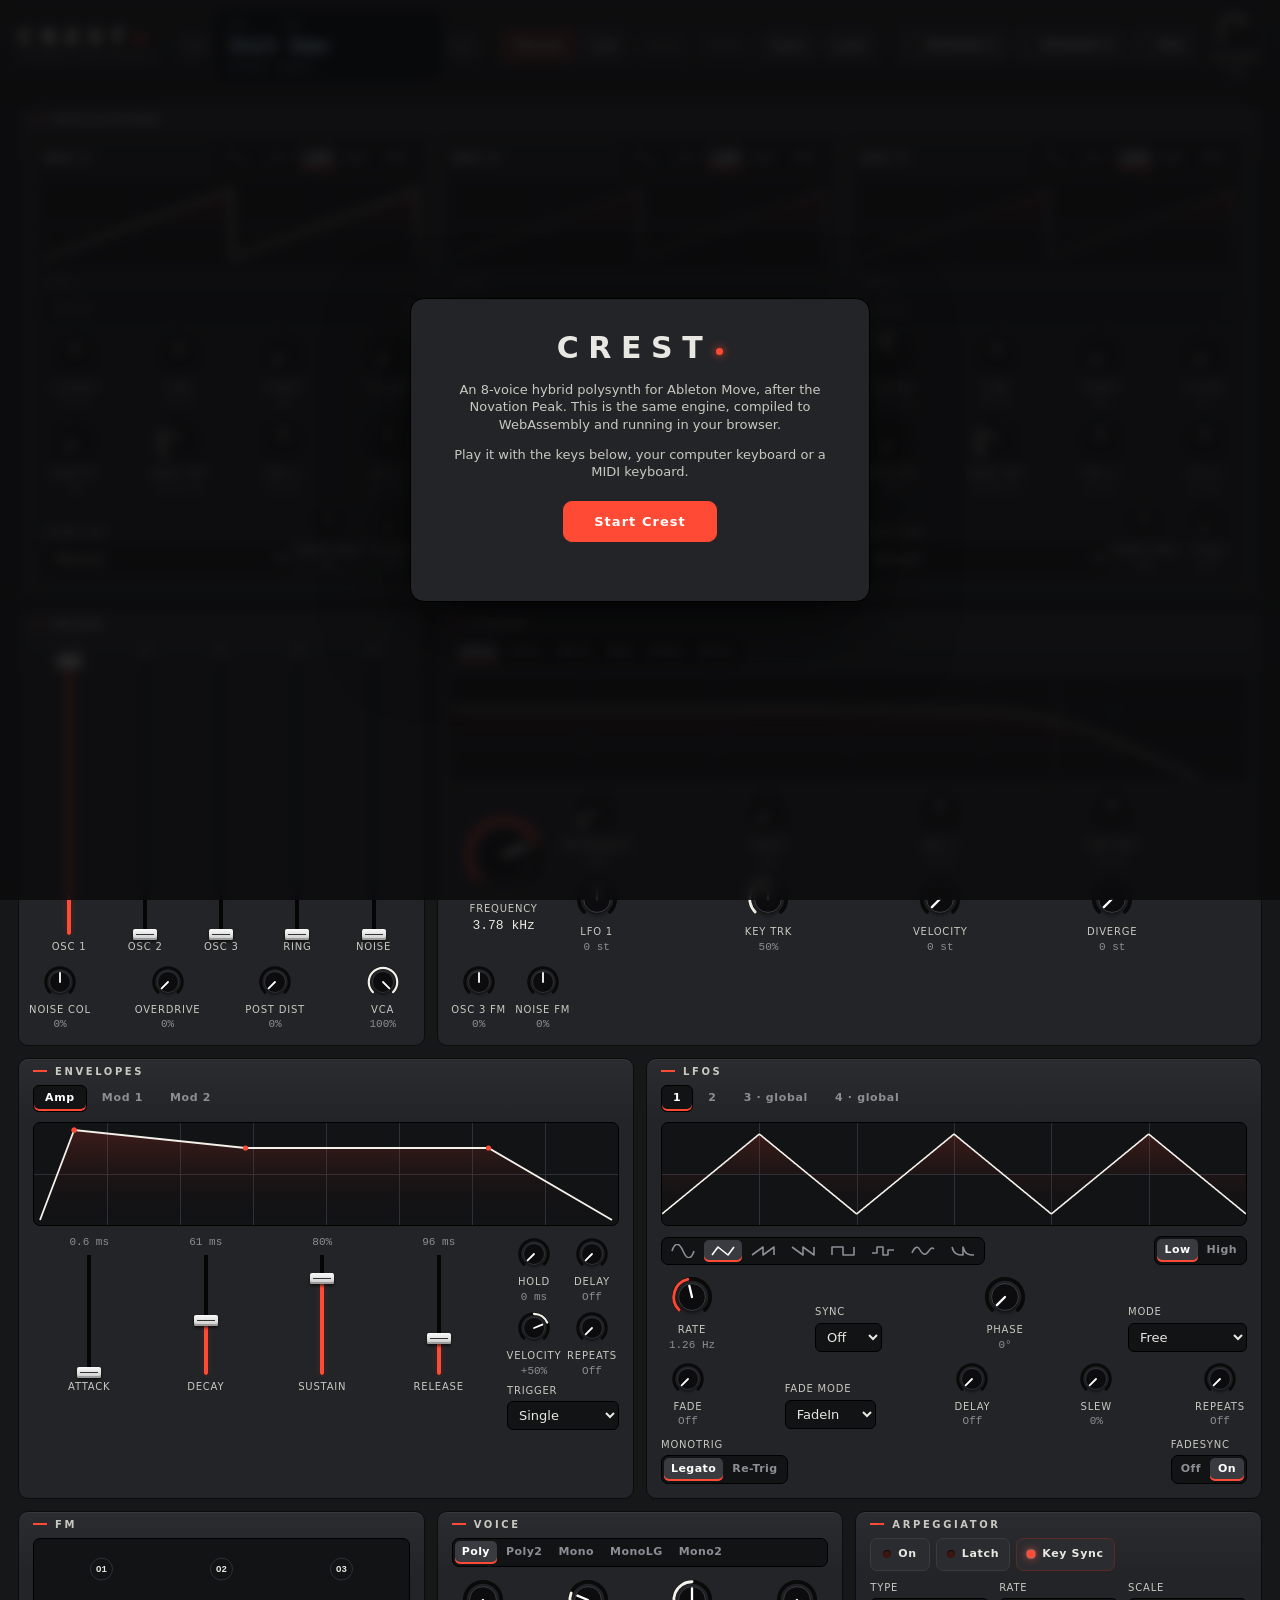
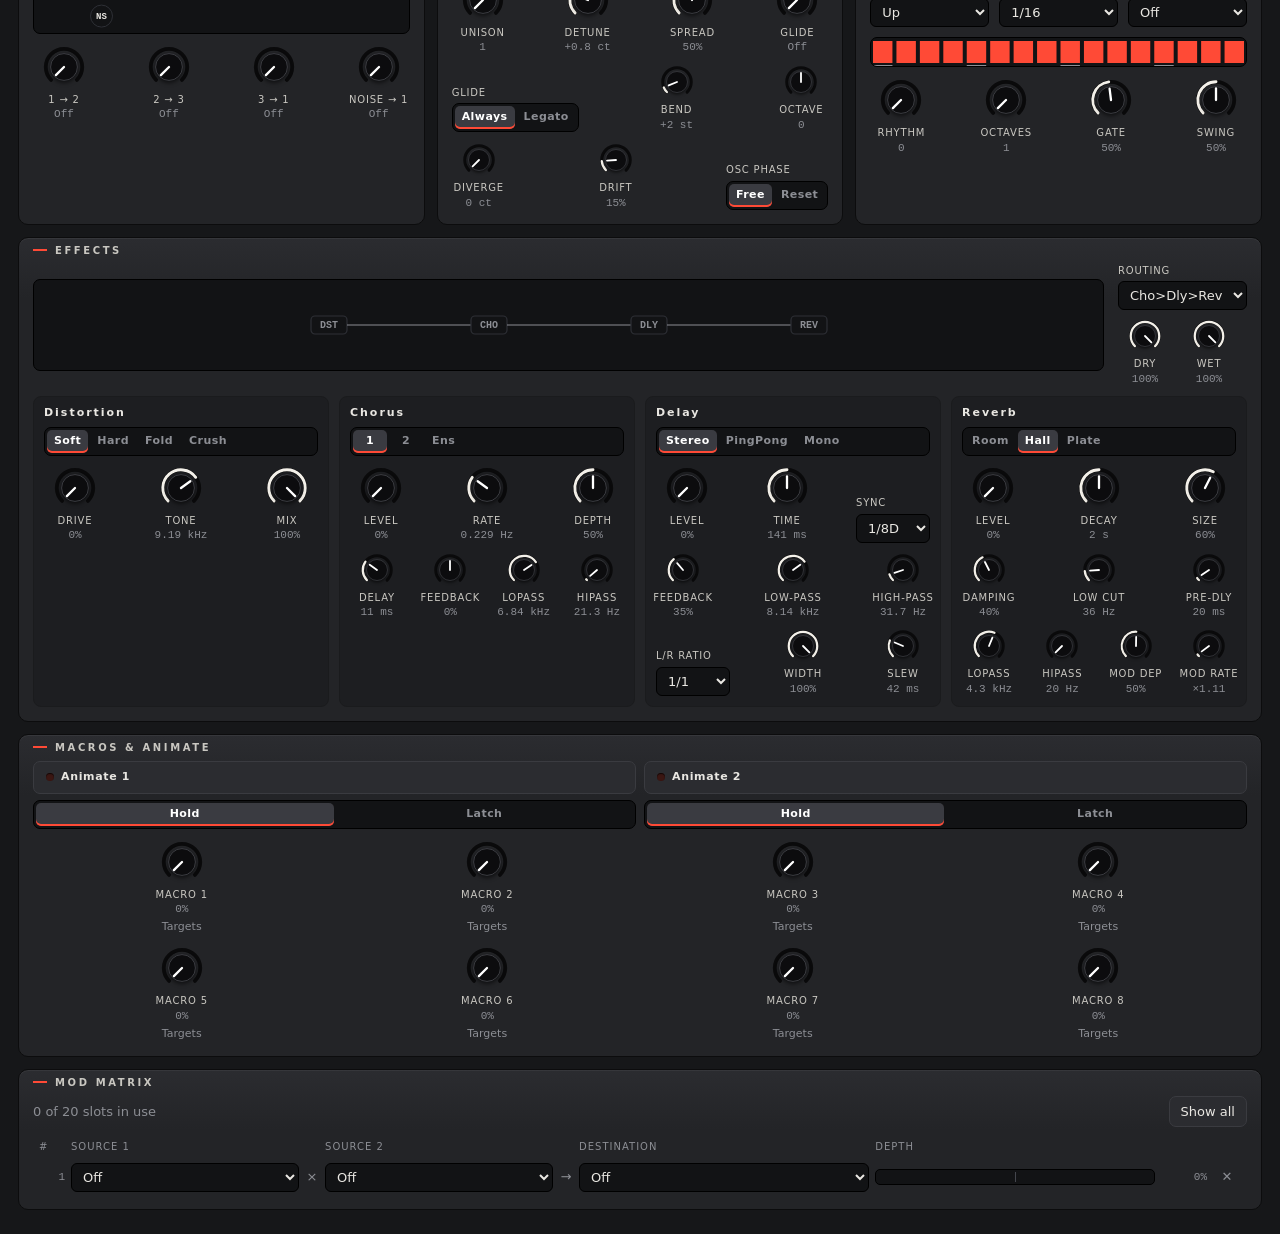
